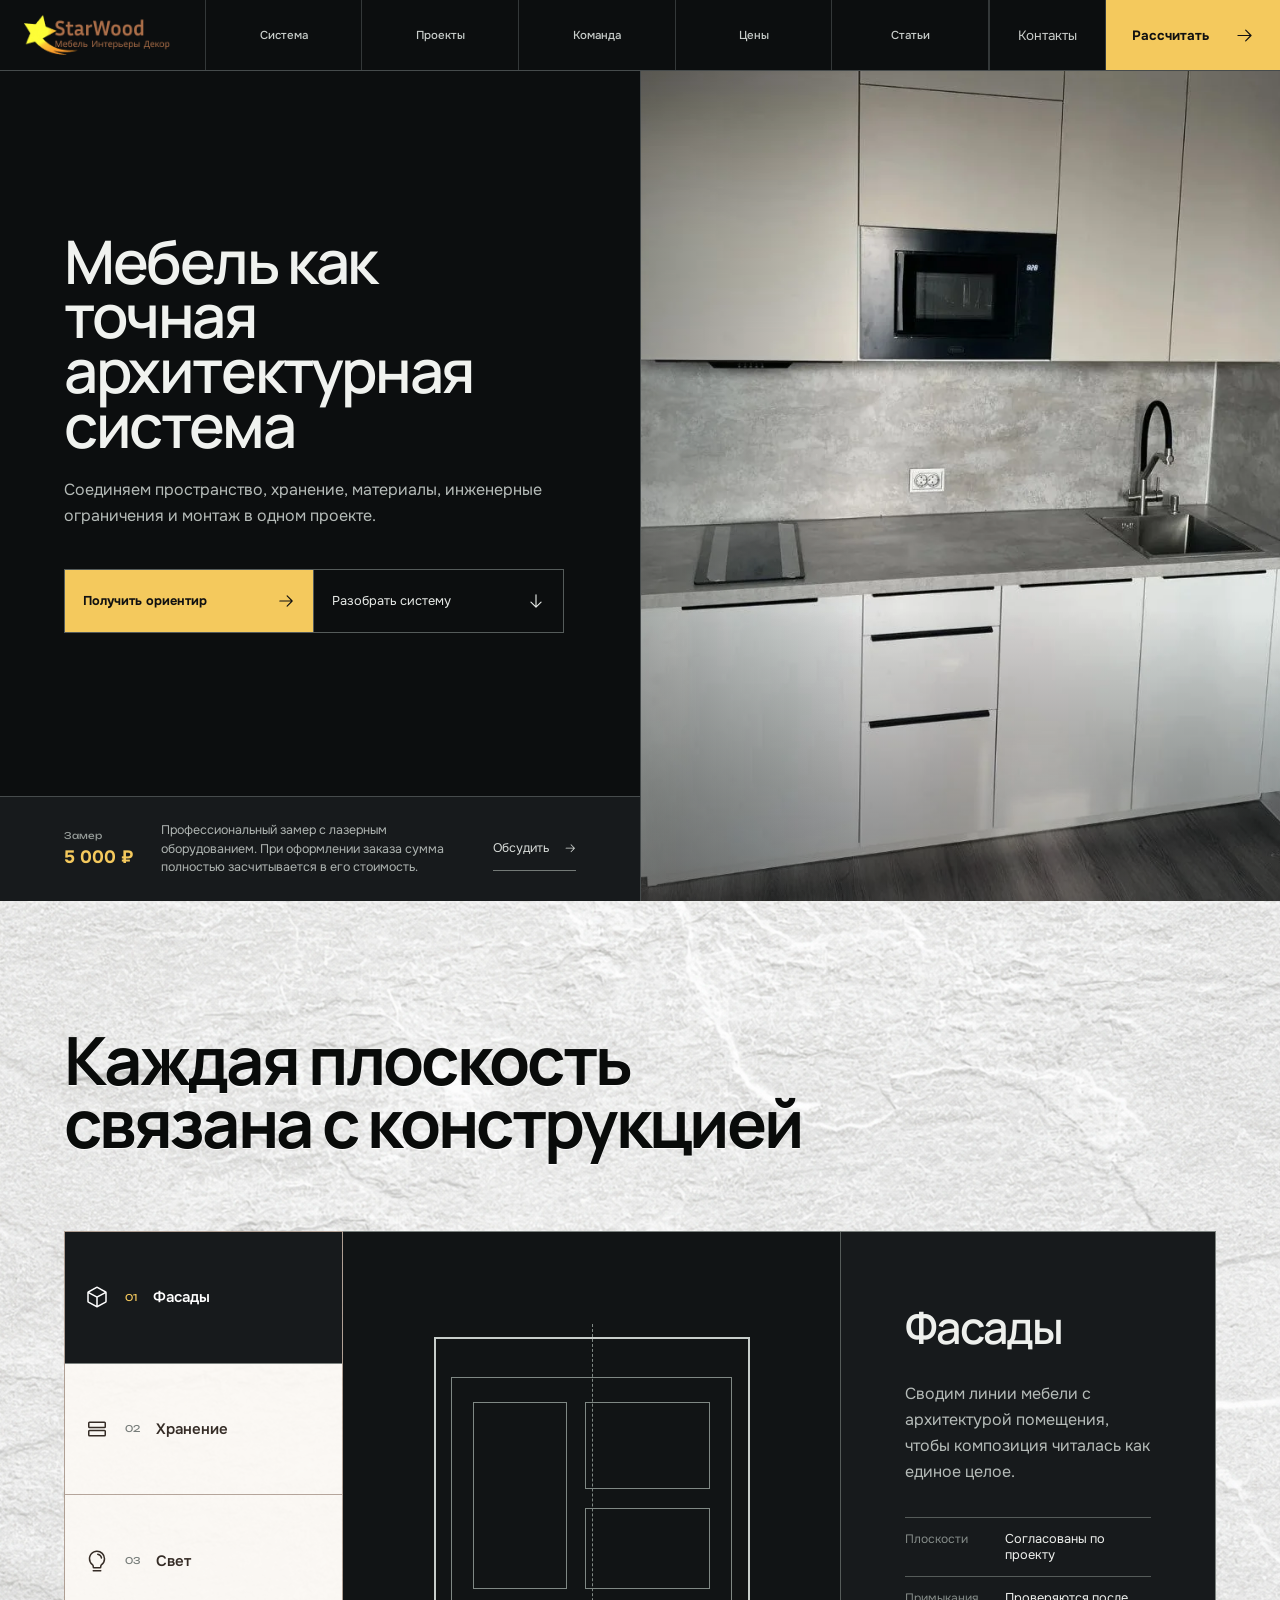
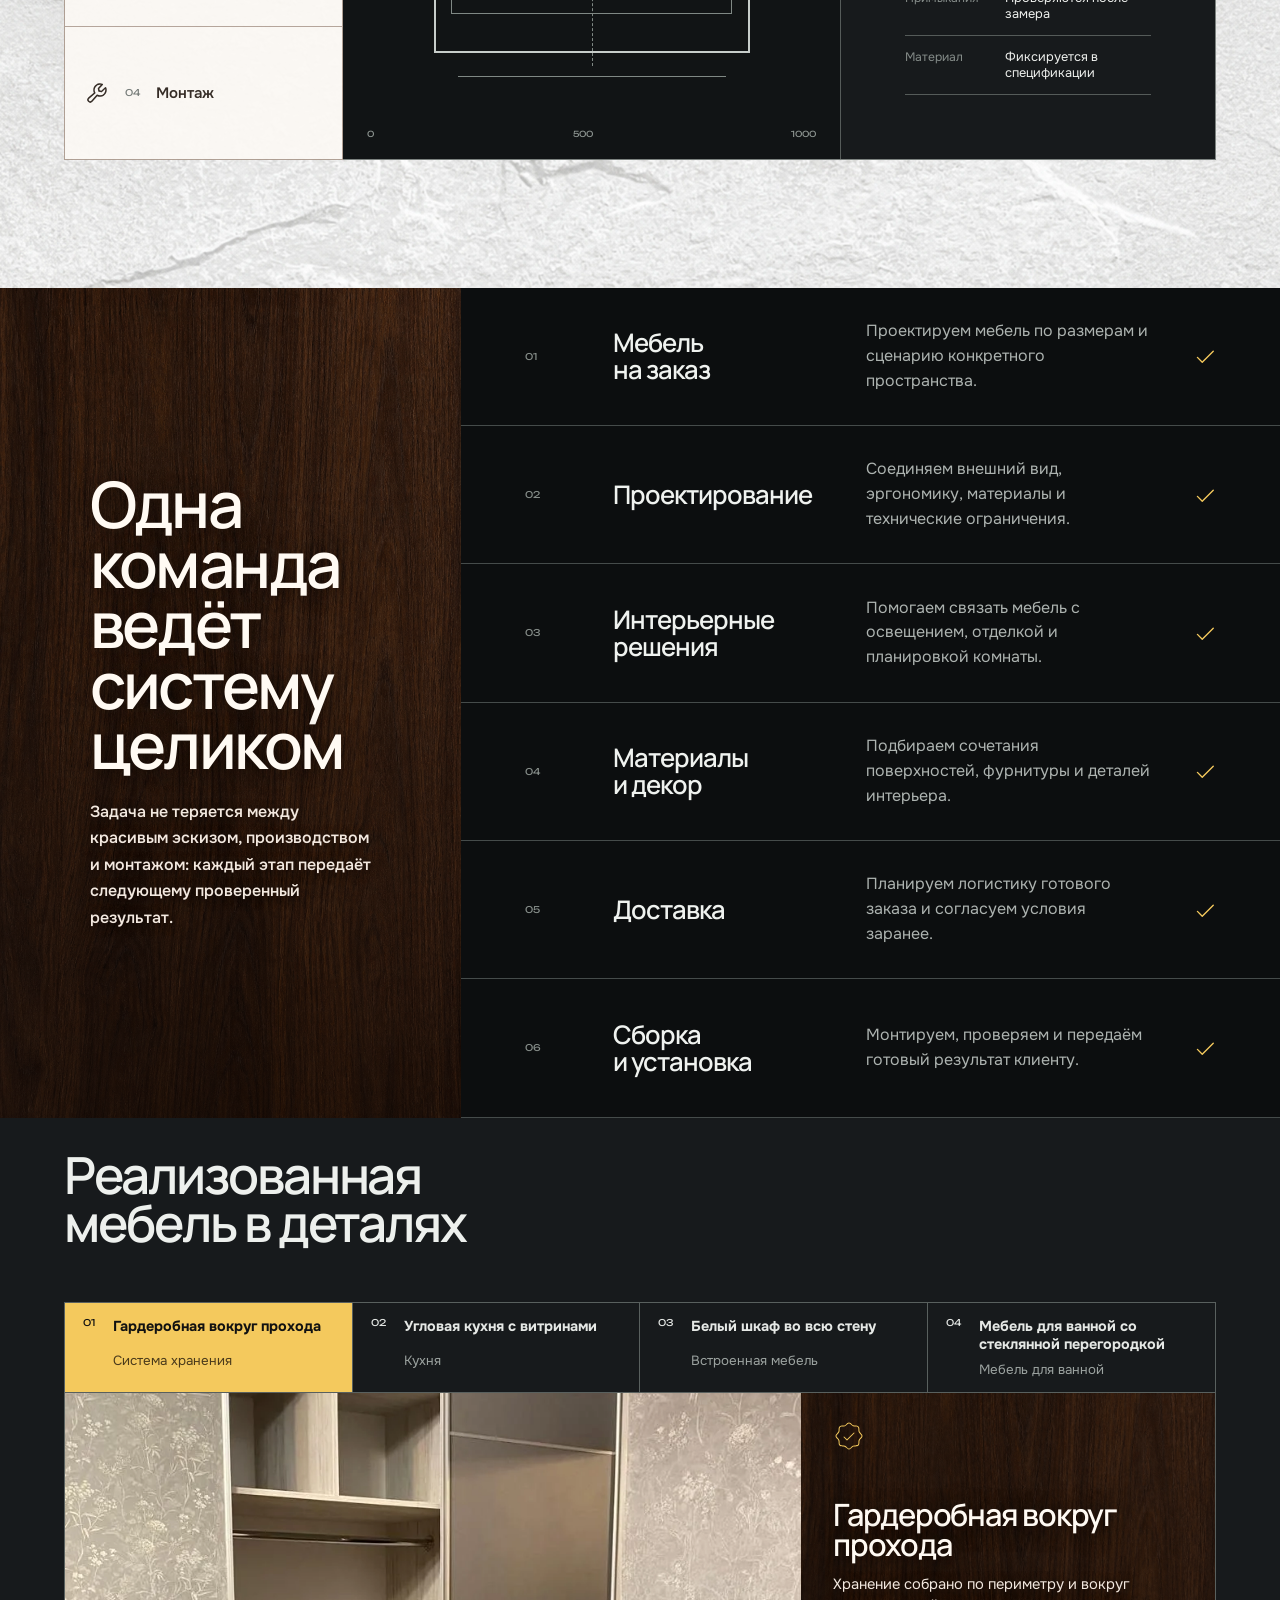
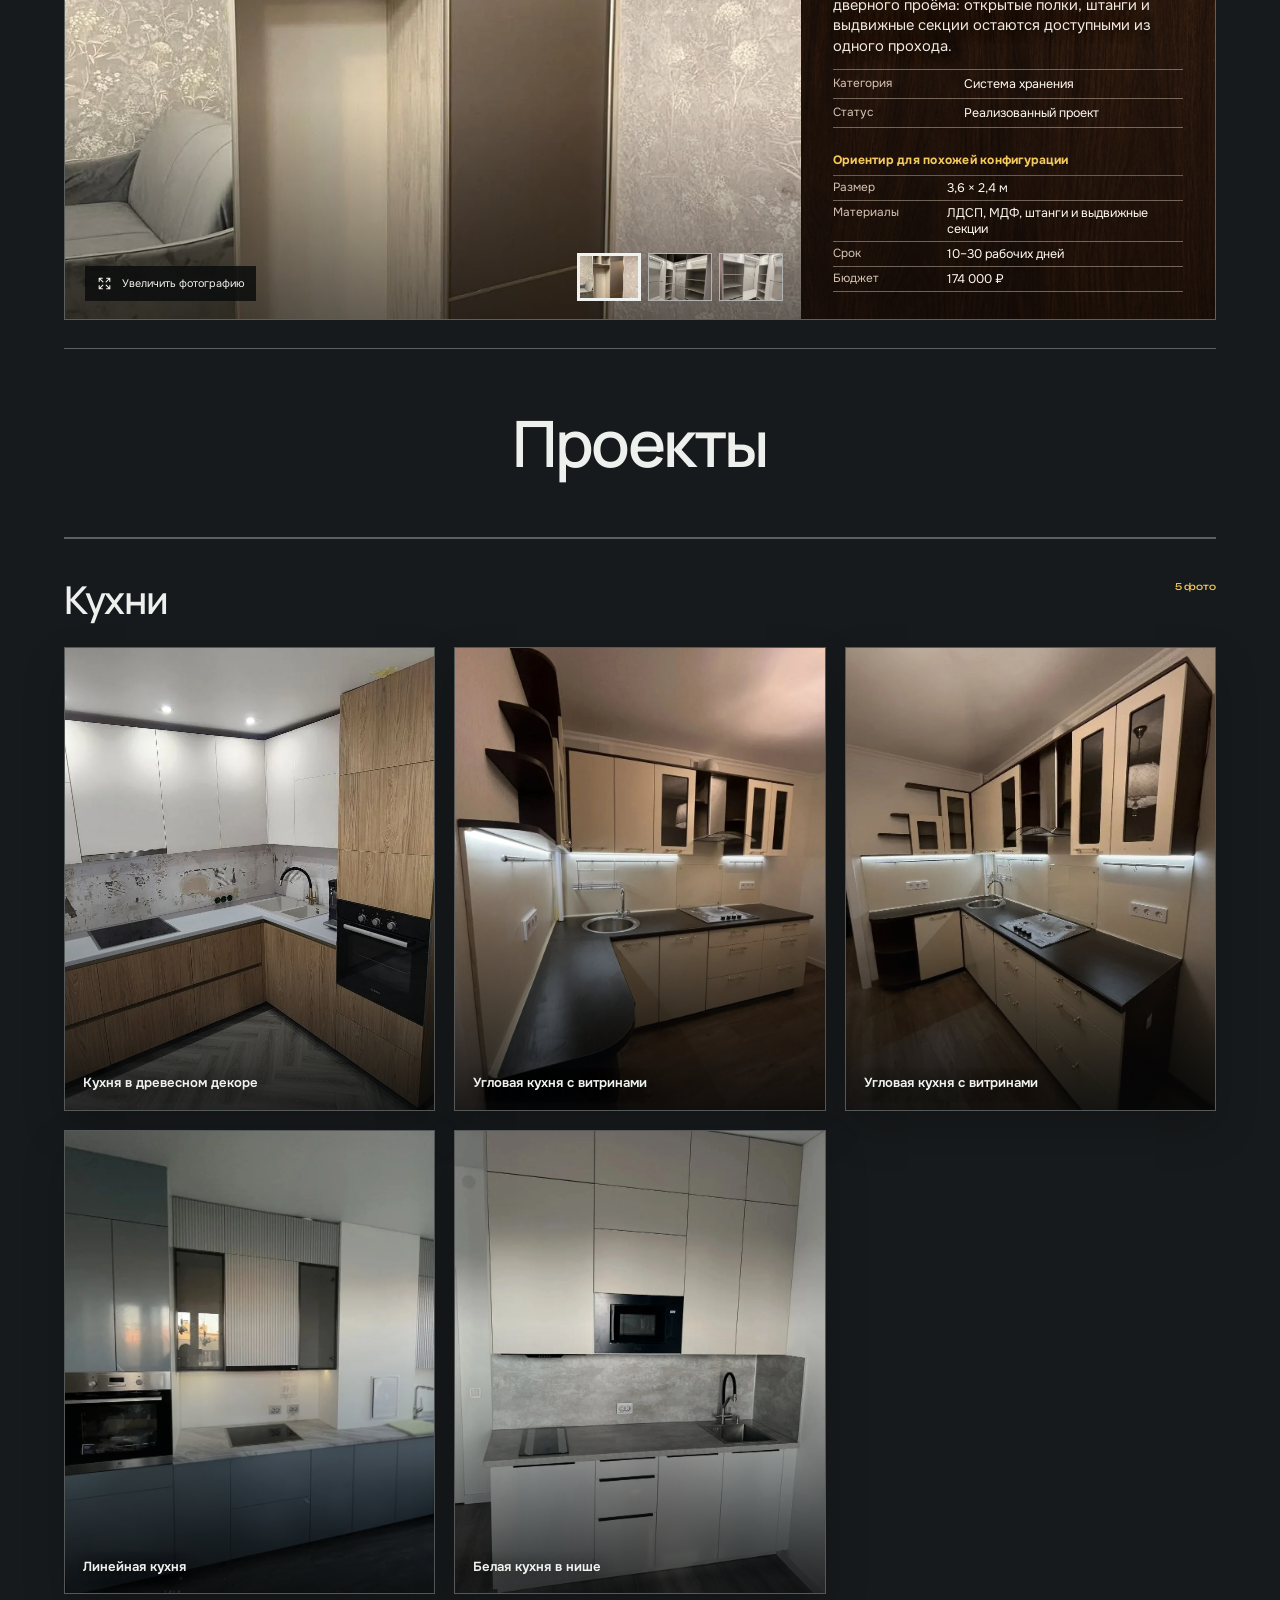
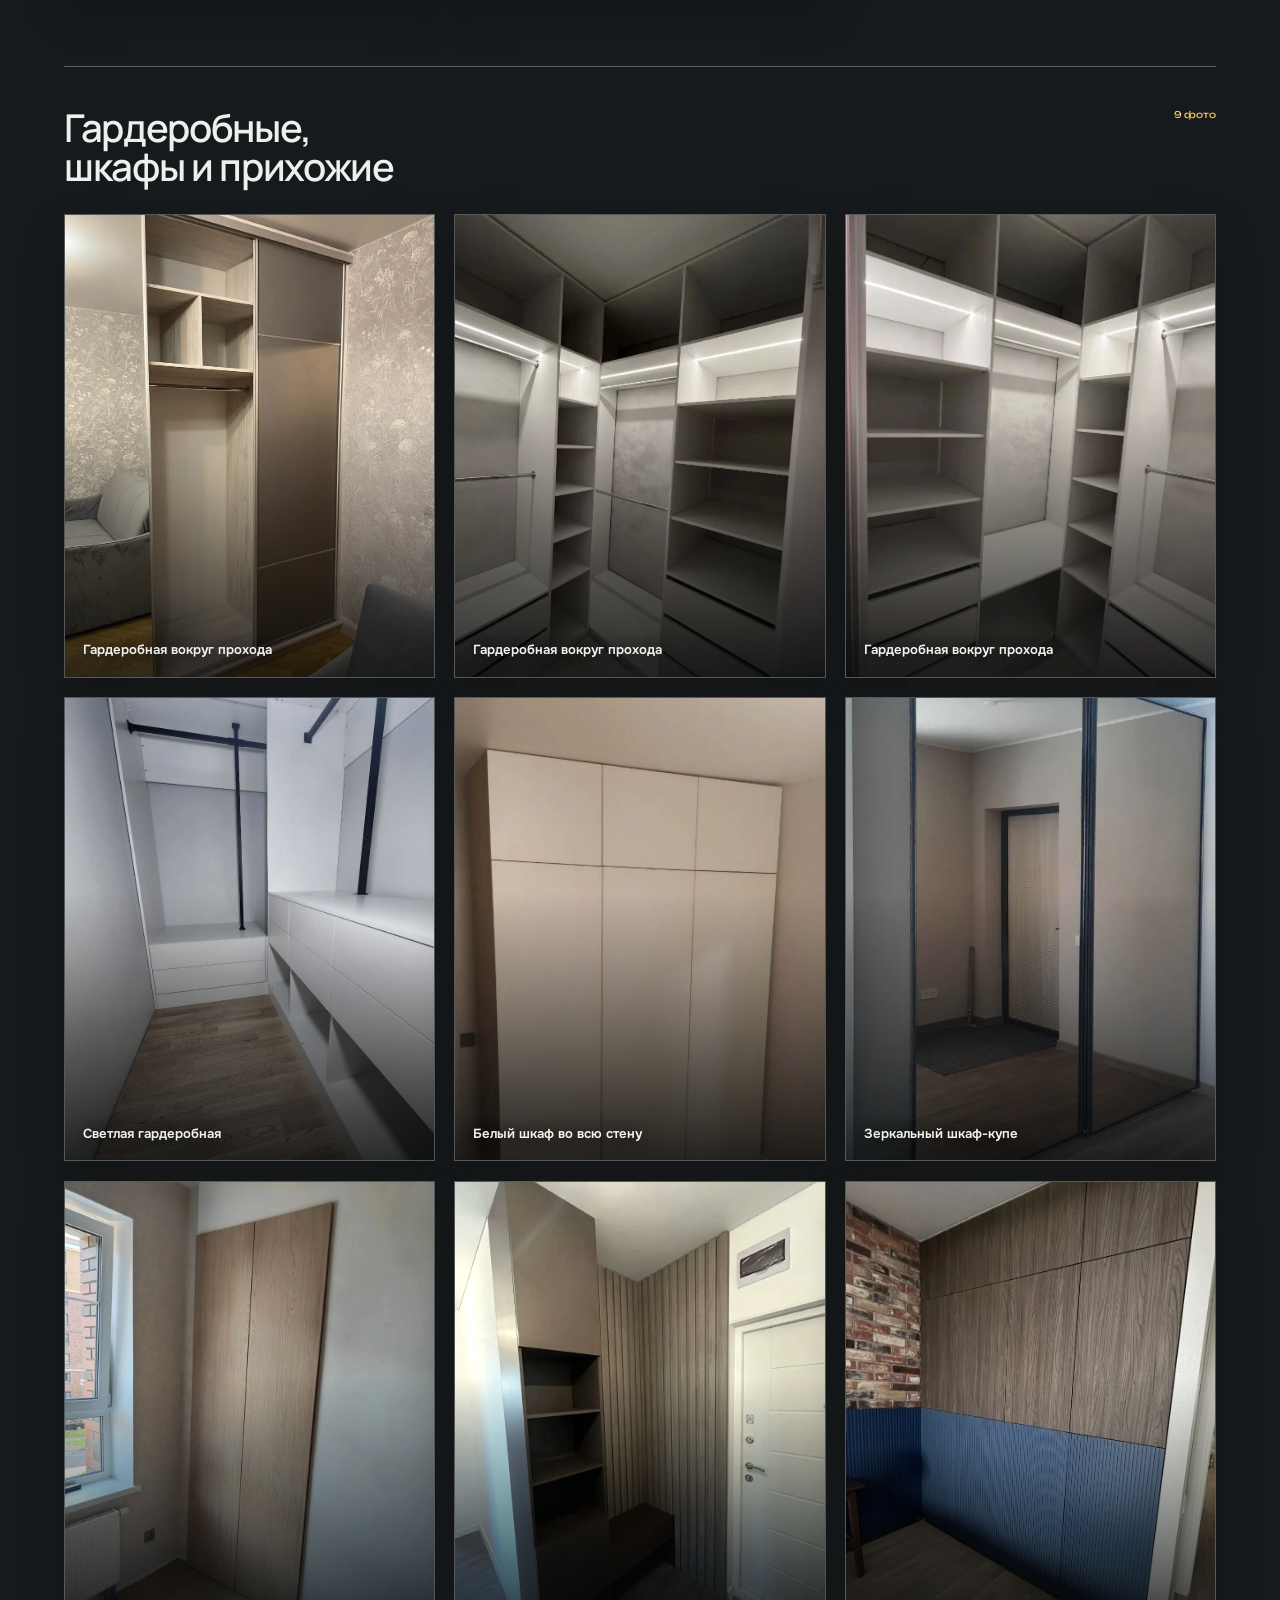
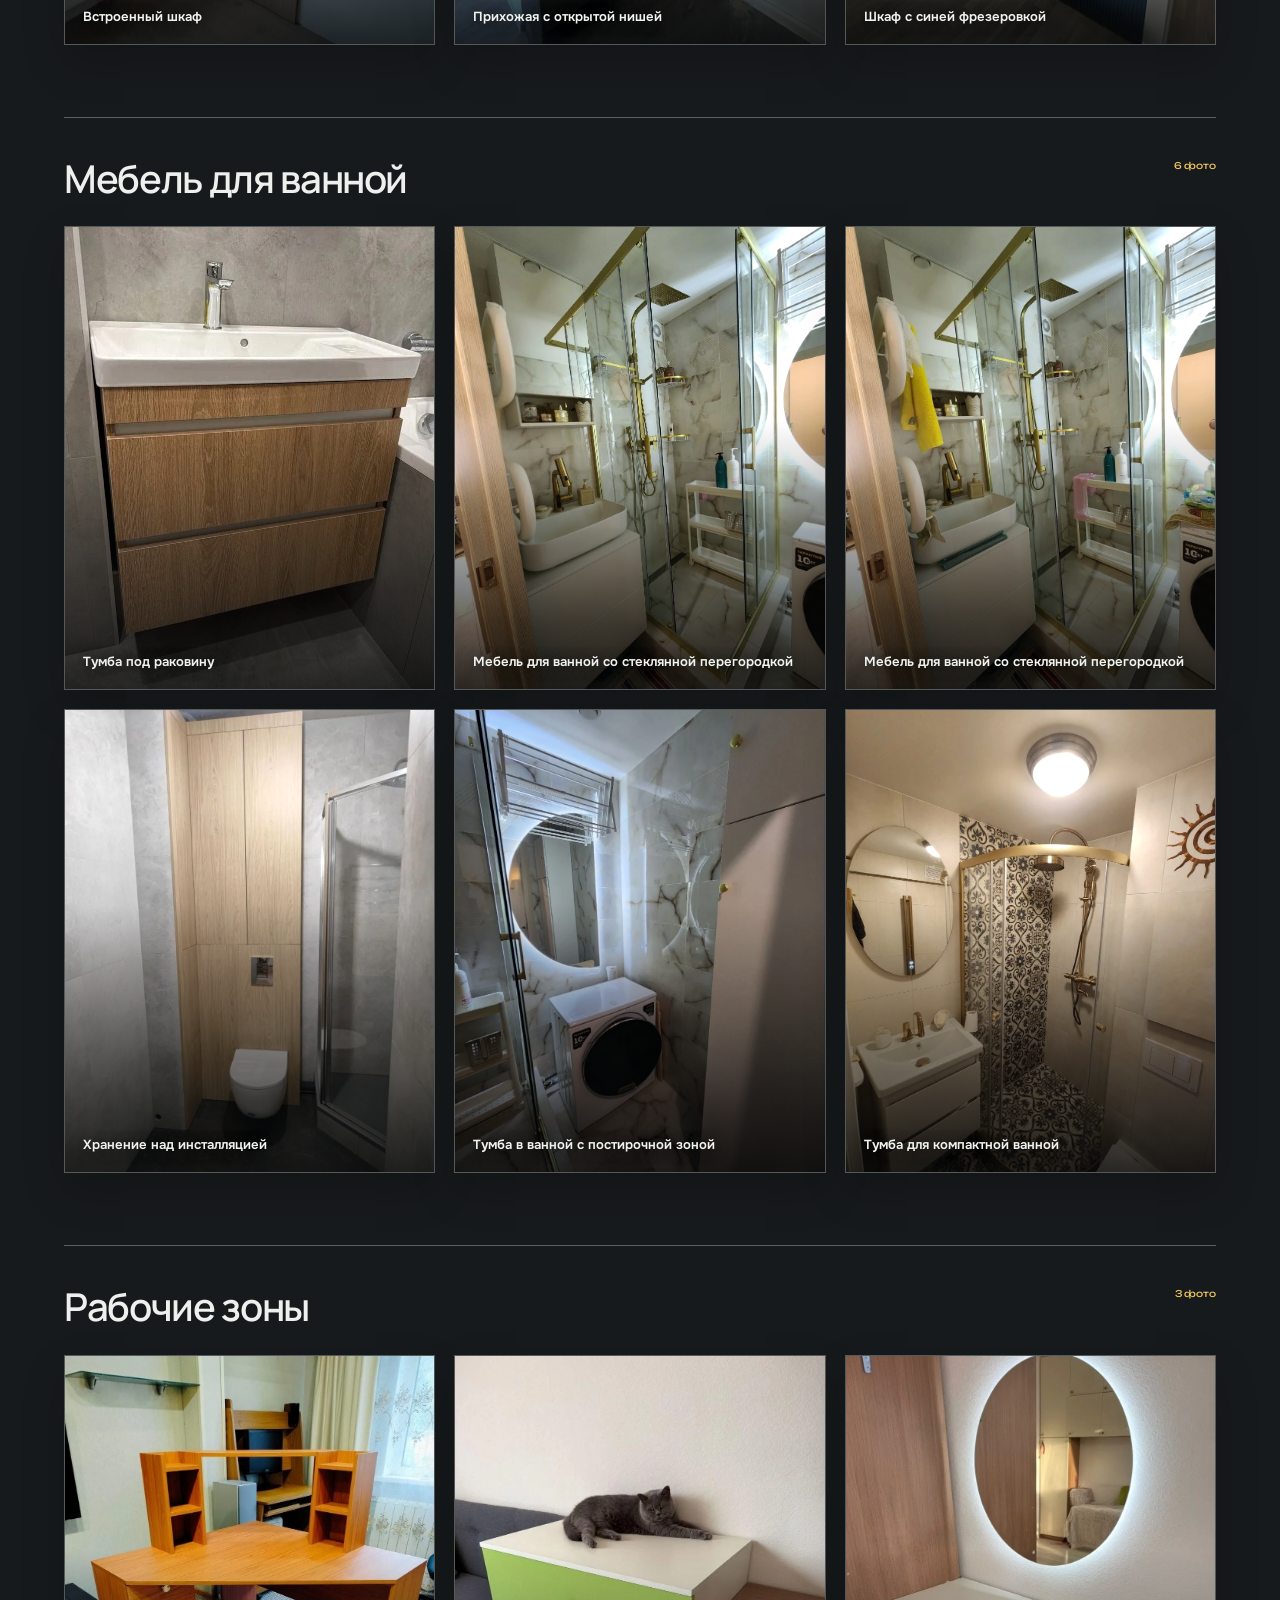
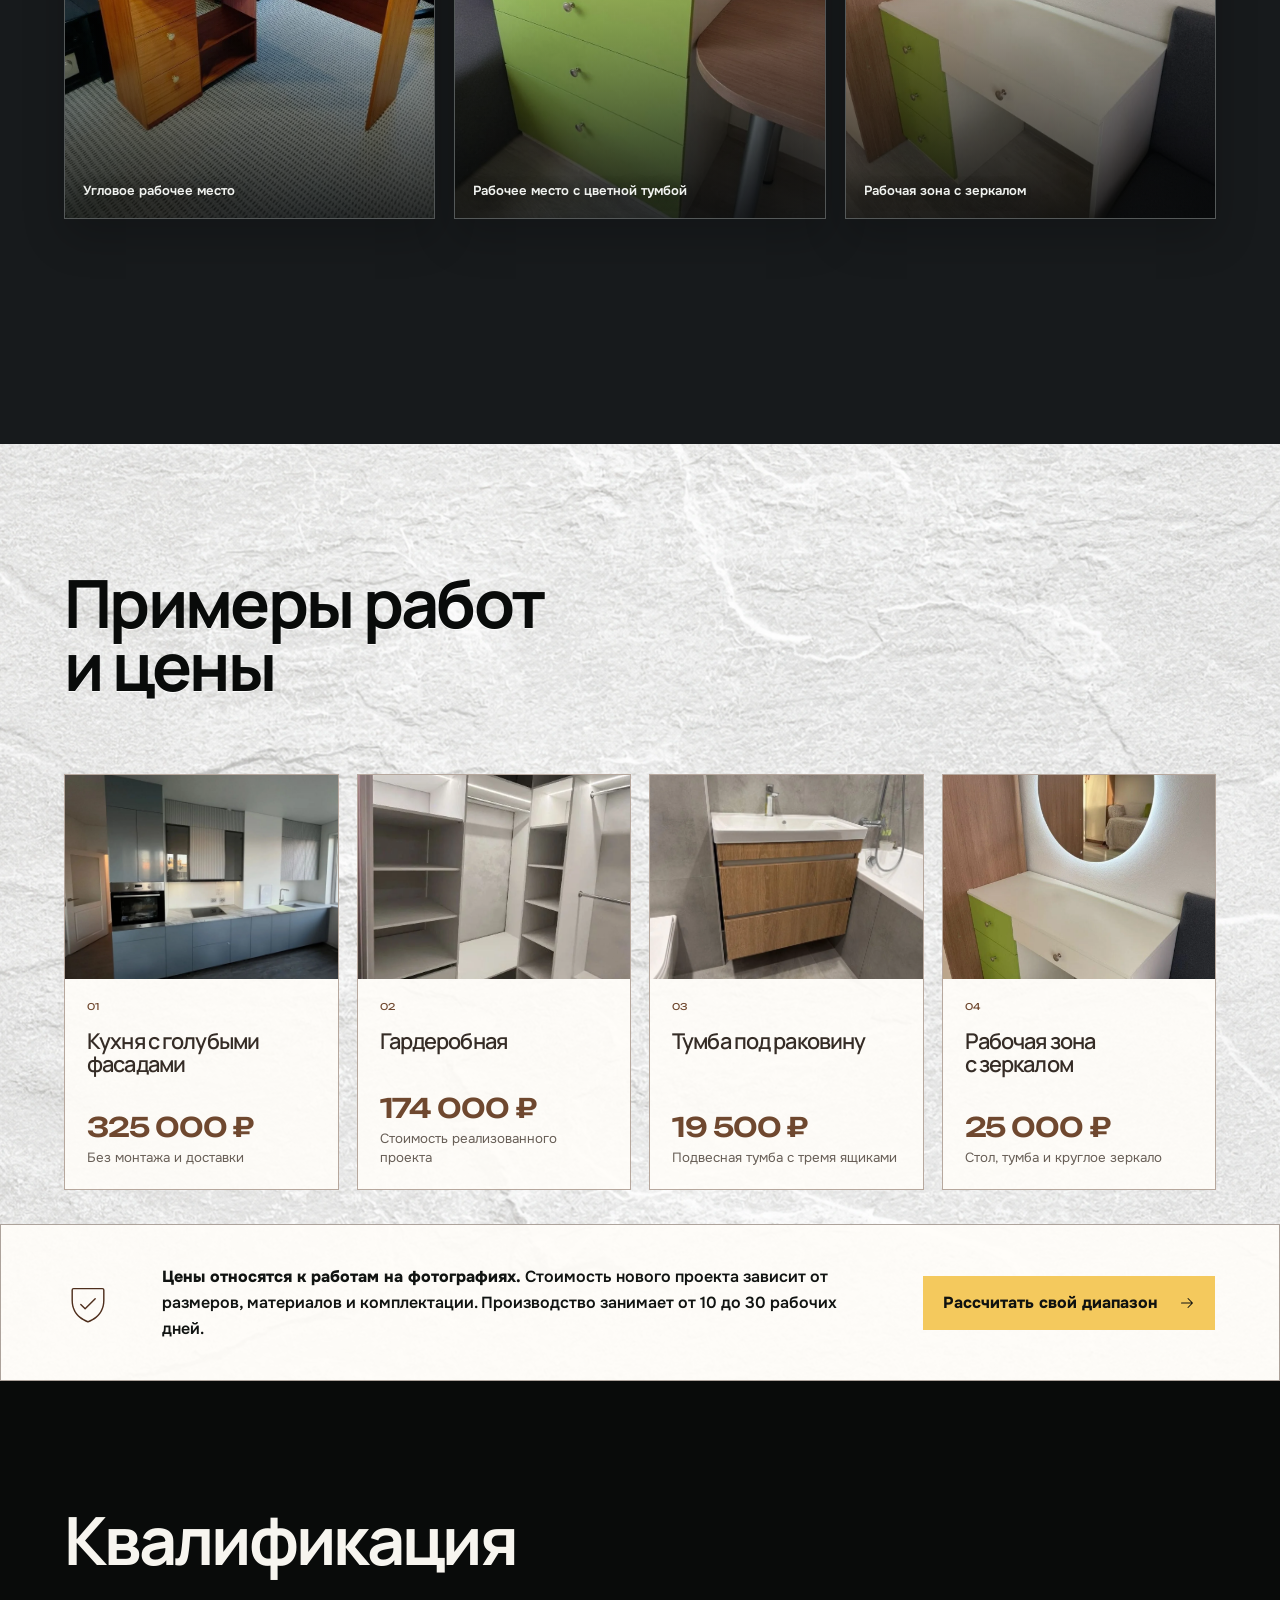
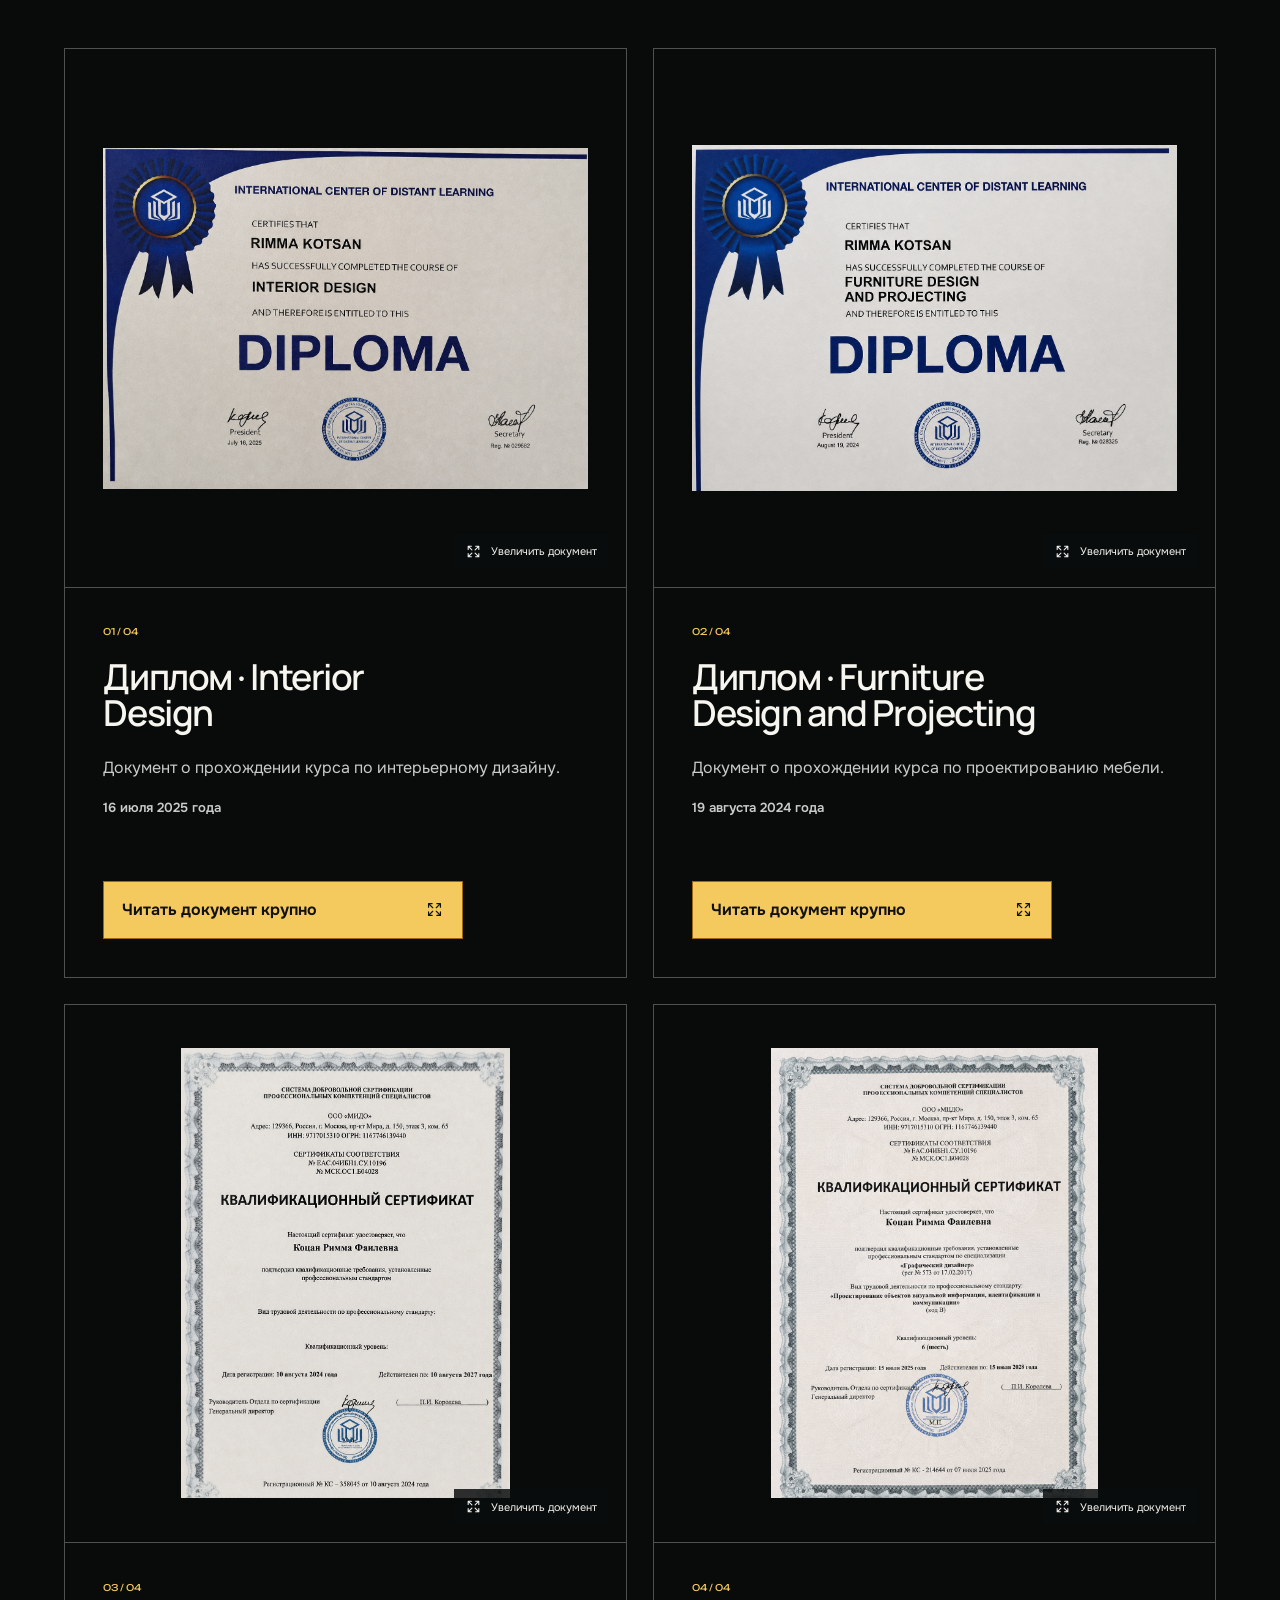
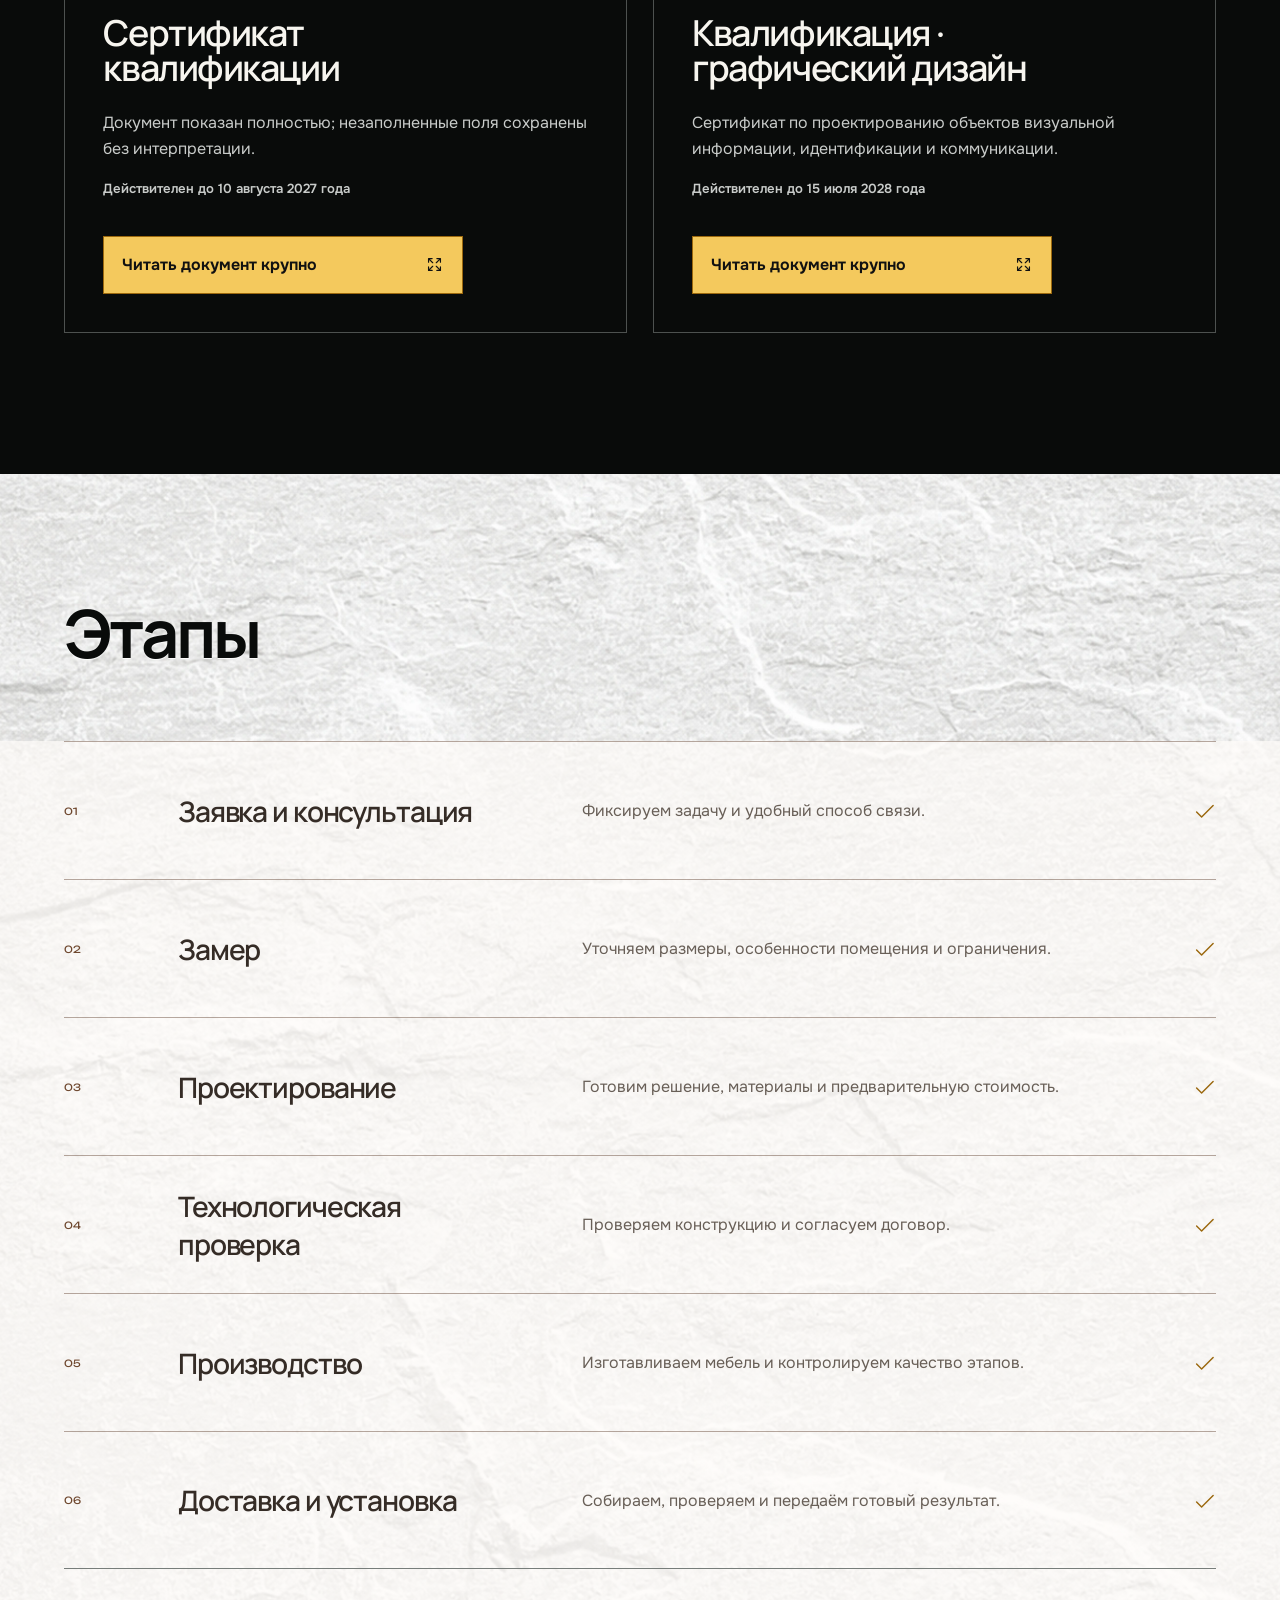
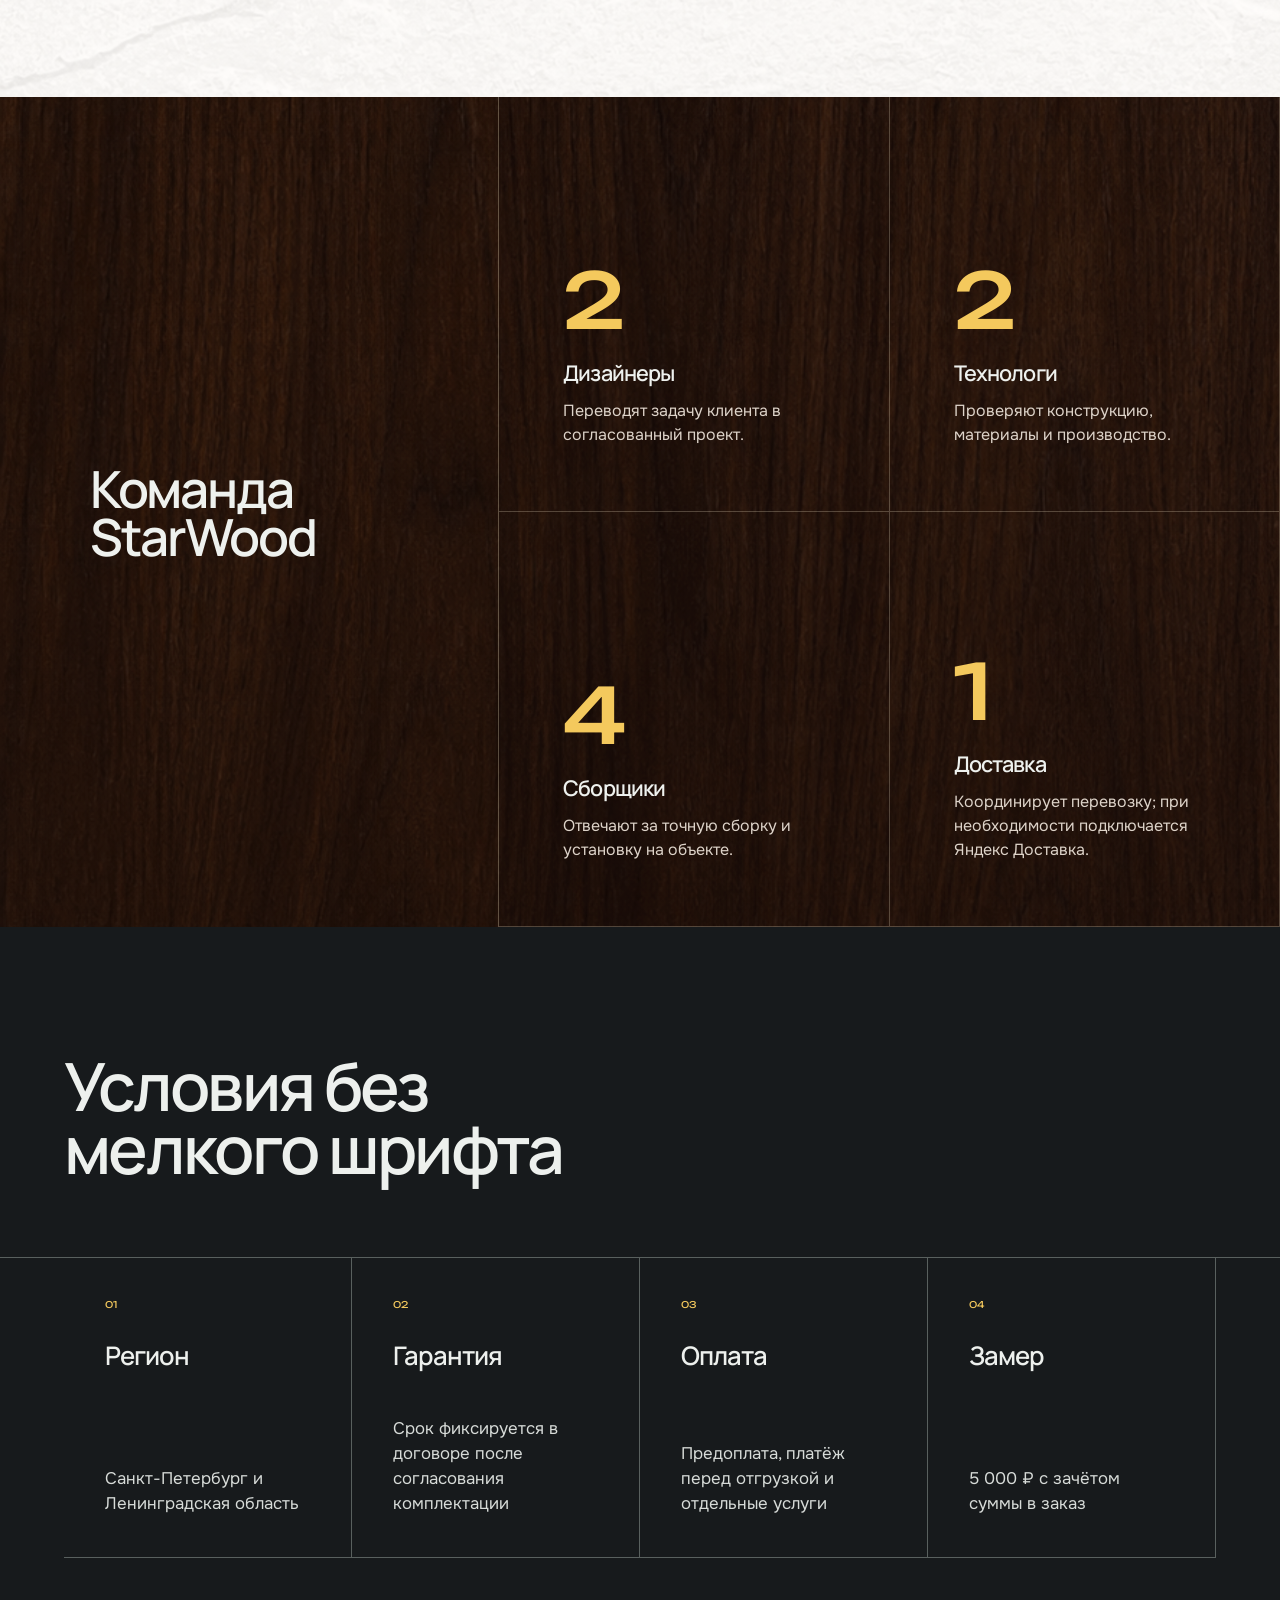
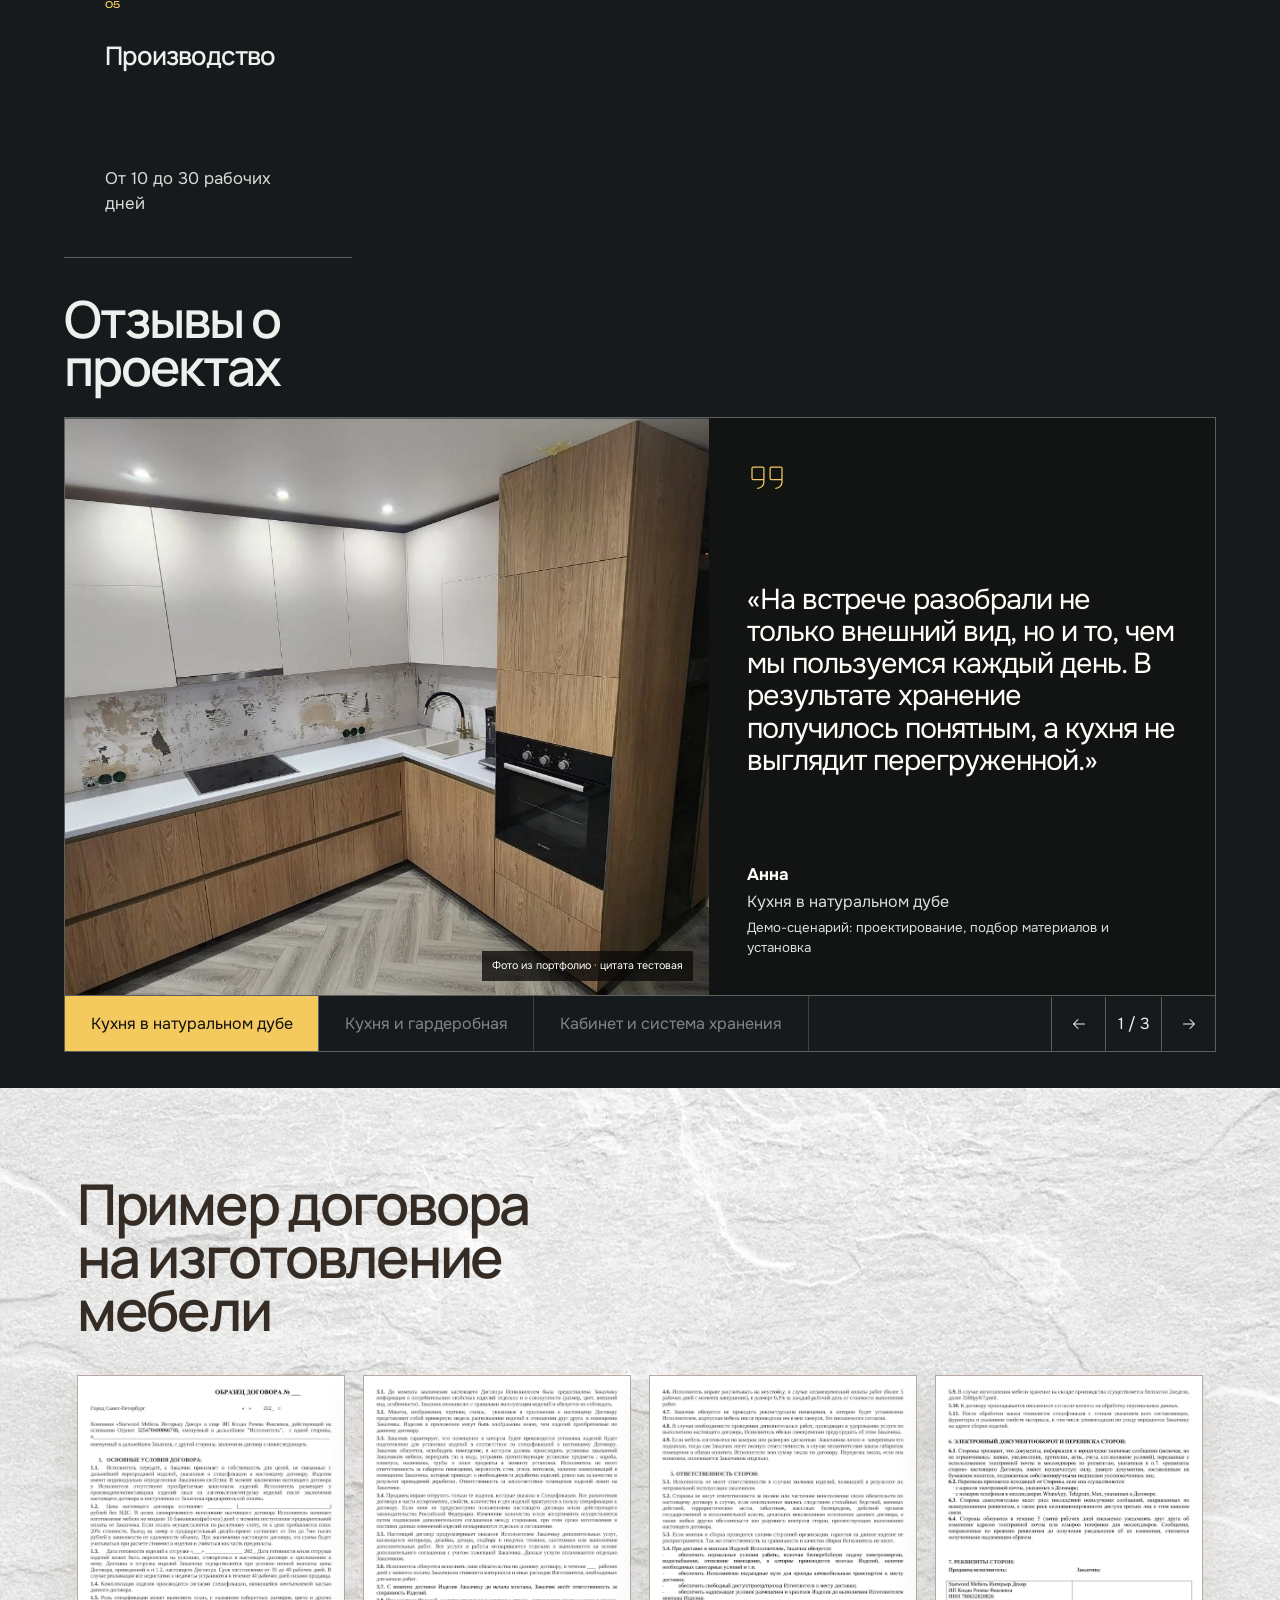
==== index.html @ a2c2ae88 "Publish compact projects and stable navigation" ====
<!doctype html>
<html lang="ru">
  <head>
    <meta charset="UTF-8" />
    <meta name="viewport" content="width=device-width, initial-scale=1.0" />
    <meta name="description" content="StarWood — мебель на заказ: проектирование, замер, производство, доставка и установка. Реальные работы и предварительный расчёт." />
    <meta name="theme-color" content="#0c0e0f" />
    <meta name="robots" content="index, follow, max-image-preview:large" />

    <link rel="canonical" href="https://eljeskos.github.io/" />
    <link rel="icon" href="/assets/brand/starwood-logo.png" />
    <link rel="preload" as="image" href="/assets/images/portfolio/white-compact-kitchen.webp" type="image/webp" fetchpriority="high" />

    <meta property="og:type" content="website" />
    <meta property="og:locale" content="ru_RU" />
    <meta property="og:site_name" content="StarWood" />
    <meta property="og:title" content="StarWood — мебель на заказ" />
    <meta property="og:description" content="Проектирование, замер, производство, доставка и установка мебели по индивидуальным размерам." />
    <meta property="og:url" content="https://eljeskos.github.io/" />
    <meta property="og:image" content="https://eljeskos.github.io/assets/social/starwood-og-v2.jpg" />
    <meta property="og:image:width" content="1200" />
    <meta property="og:image:height" content="630" />
    <meta property="og:image:alt" content="StarWood — мебель на заказ, реализованная серо-голубая кухня" />

    <meta name="twitter:card" content="summary_large_image" />
    <meta name="twitter:title" content="StarWood — мебель на заказ" />
    <meta name="twitter:description" content="Реальные работы, прозрачный процесс и предварительный расчёт мебели по индивидуальным размерам." />
    <meta name="twitter:image" content="https://eljeskos.github.io/assets/social/starwood-og-v2.jpg" />

    <script type="application/ld+json">
      {
        "@context": "https://schema.org",
        "@type": "Organization",
        "name": "StarWood",
        "description": "Мебель, интерьер и декор: проектирование, производство, доставка и установка мебели на заказ.",
        "url": "https://eljeskos.github.io/",
        "logo": "https://eljeskos.github.io/assets/brand/starwood-logo.png",
        "sameAs": [
          "https://t.me/Rimmakotsan",
          "https://vk.ru/club240383386"
        ]
      }
    </script>

    <title>StarWood — мебель на заказ</title>
    <script type="module">requestAnimationFrame(()=>import("/assets/index-GhefnP_q.js"))</script>
    <style data-build-critical>:root{color:#1b1714;background:#f4f1ec;font-family:Arial,sans-serif;font-synthesis:none;text-rendering:optimizeLegibility}*{box-sizing:border-box}html{scroll-behavior:smooth}body{margin:0;min-width:320px;min-height:100vh;-webkit-font-smoothing:antialiased}img{display:block;max-width:100%}a{color:inherit;text-decoration:none}.precision-site{--precision-black:#0c0e0f;--precision-graphite:#171a1c;--precision-steel:#303537;--precision-paper:#e8e6df;--precision-vellum:#f3f0e8;--precision-ink:#171918;--precision-amber:#f4c95d;--precision-heading-copy-gap:24px;min-width:320px;overflow:clip;color:var(--precision-ink);background:var(--precision-paper);font-family:Arial,sans-serif}.precision-site h1,.precision-site p,.precision-site figure{margin:0}.precision-site h1{font-family:Arial,sans-serif;font-weight:600;letter-spacing:-.04em}.precision-header{position:sticky;z-index:70;top:0;display:grid;grid-template-columns:210px minmax(130px,.55fr) minmax(300px,1fr) auto;min-height:70px;align-items:center;color:#edf0ed;background:var(--precision-black);border-bottom:1px solid #464b4c}.precision-header--home{grid-template-columns:210px minmax(300px,1fr) auto}.precision-header--home .precision-header__action{grid-column:3}.precision-header__contact{display:flex;height:100%;grid-column:2;align-items:center;justify-self:end;padding:0 28px;color:#c9cdca;border-left:1px solid #343839;font-size:.84rem}.precision-header__contact:is(:hover,:focus-visible,:active),.precision-site:has(.precision-contact:target) .precision-header__contact{color:#111;background:var(--precision-amber)}.precision-header__brand{display:flex;height:100%;align-items:center;padding:8px 24px;background:var(--precision-black)}.precision-header__brand img{width:146px;height:auto;filter:brightness(1.72) saturate(.95)}.precision-header__context{padding:0 24px;color:#aeb3b1;font-size:.72rem;line-height:1.35}.precision-header__context--articles{display:flex;height:100%;align-items:center;justify-content:space-between;gap:20px;color:var(--precision-ink);background:var(--precision-vellum);border-right:1px solid #d5d0c6}.precision-header__context--articles svg{width:17px;height:17px;color:var(--precision-amber)}.precision-header__nav{display:flex;justify-content:flex-end;gap:clamp(22px,3vw,52px);padding:0 28px}.precision-header__nav a{display:flex;min-width:44px;min-height:44px;align-items:center;justify-content:center;color:#c9cdca;font-size:.84rem}.precision-header__action{display:flex;height:100%;align-items:center;justify-content:space-between;gap:26px;padding:0 26px;color:#111;background:var(--precision-amber);border-left:1px solid #c9a13e;font-size:.84rem;font-weight:700}.precision-header__action svg{width:19px;height:19px}.precision-rail{position:fixed;z-index:60;top:70px;bottom:0;left:0;display:flex;width:62px;flex-direction:column;color:#c8cdca;background:var(--precision-black);border-right:1px solid #464b4c}.precision-rail a{display:flex;min-height:0;flex:1 1 0;flex-direction:column;align-items:center;justify-content:space-between;padding:14px 0;border-bottom:1px solid #343839}.precision-rail span{font-size:.56rem}.precision-rail strong{writing-mode:vertical-rl;transform:rotate(180deg);font-size:.68rem;font-weight:500}.precision-canvas{margin-left:62px}.precision-hero{position:relative;display:grid;min-height:calc(100svh - 70px);grid-template-columns:minmax(380px,1fr) minmax(0,1fr);grid-template-rows:1fr auto;color:#f0f2ef;background:var(--precision-black)}.precision-hero__media{position:relative;grid-column:2;grid-row:1/3;min-height:700px;overflow:hidden;background:#252929;border-left:1px solid #464b4c}.precision-hero__media:after{position:absolute;inset:0;background:linear-gradient(90deg,rgba(10,12,13,.3),transparent 34%),linear-gradient(180deg,transparent 65%,rgba(9,10,10,.44));content:"";pointer-events:none}.precision-hero__media>img{width:100%;height:100%;object-fit:cover;object-position:center bottom;transform:scale(1.26);transform-origin:center bottom}.precision-hero__copy{display:flex;min-height:560px;flex-direction:column;justify-content:flex-end;padding:clamp(58px,7vw,112px) clamp(34px,5vw,78px)}.precision-hero__copy h1{max-width:10ch;font-size:clamp(2.8rem,4.7vw,6.2rem);line-height:.91;text-wrap:balance}.precision-hero__copy>p{max-width:47ch;margin-top:var(--precision-heading-copy-gap);color:#b5bbb8;line-height:1.65}.precision-hero__actions{display:grid;max-width:500px;grid-template-columns:1fr 1fr;margin-top:40px;border:1px solid #555b5a}.precision-hero__actions a{display:flex;min-height:62px;align-items:center;justify-content:space-between;gap:18px;padding:0 18px;color:#e7eae7;font-size:.8rem}.precision-hero__actions a:first-child{color:#111;background:var(--precision-amber);border-right:1px solid #555b5a;font-weight:700}.precision-hero__actions svg{width:18px;height:18px}.precision-hero__status{display:grid;grid-template-columns:auto minmax(0,1fr) auto;align-items:center;gap:28px;padding:24px clamp(34px,5vw,78px);color:#d7dbd8;background:var(--precision-graphite);border-top:1px solid #464b4c}.precision-hero__status>div{display:grid;gap:5px}.precision-hero__status span{color:#969c99;font-size:.58rem}.precision-hero__status strong{color:var(--precision-amber);font-size:1.12rem}.precision-hero__status p{max-width:52ch;color:#aeb4b1;font-size:.78rem;line-height:1.5}.precision-hero__status>a{display:flex;min-height:44px;align-items:center;gap:15px;padding:10px 0;border-bottom:1px solid #747a77;font-size:.78rem}@media(max-width:1120px){.precision-header{grid-template-columns:190px minmax(120px,1fr) auto}.precision-header__nav{display:none}.precision-hero{grid-template-columns:minmax(330px,1fr) minmax(0,1fr)}}@media(max-width:780px){.precision-header{grid-template-columns:minmax(150px,1fr) auto;min-height:64px}.precision-header--home{grid-template-columns:minmax(132px,1fr) auto auto}.precision-header--home .precision-header__action{grid-column:3}.precision-header__contact{grid-column:2;padding:0 12px}.precision-header__brand{border-right:0}.precision-header__brand img{width:132px}.precision-header__context{display:none}.precision-header__action{padding:0 15px}.precision-header__action svg{display:none}.precision-rail{position:sticky;z-index:60;top:64px;bottom:auto;display:flex;width:100%;height:48px;flex-direction:row;overflow-x:auto;border-right:0;border-bottom:1px solid #464b4c}.precision-rail a{min-height:0;flex:0 0 82px;flex-direction:row;justify-content:center;gap:5px;padding:0 3px;border-right:1px solid #343839;border-bottom:0}.precision-rail span{display:none}.precision-rail strong{writing-mode:initial;transform:none;font-size:.62rem}.precision-canvas{margin-left:0}.precision-hero{min-height:auto;grid-template-columns:1fr;grid-template-rows:auto auto auto}.precision-hero__media{grid-column:1;grid-row:1;min-height:440px;border-left:0}.precision-hero__media>img{object-position:center 70%;transform:none}.precision-hero__copy{min-height:auto;grid-row:2;padding:48px 20px}.precision-hero__copy h1{max-width:11ch;font-size:clamp(2.7rem,12vw,4.8rem)}.precision-hero__copy>p{margin-top:24px}.precision-hero__actions{grid-template-columns:1fr;margin-top:30px}.precision-hero__actions a:first-child{border-right:0;border-bottom:1px solid #555b5a}.precision-hero__status{grid-row:3;grid-template-columns:1fr auto;gap:16px;padding:22px 20px}.precision-hero__status p{grid-column:1/-1;grid-row:2}}.precision-site .precision-header--home{grid-template-columns:clamp(160px,16vw,210px) minmax(0,1fr) auto auto}.precision-site .precision-header--home .precision-header__brand{grid-column:1;grid-row:1}.precision-site .precision-header--home .precision-rail{position:static;grid-column:2;grid-row:1;width:auto;height:70px;flex-direction:row;overflow-x:auto;border-right:0;border-bottom:0;border-left:1px solid #343839}.precision-site .precision-header--home .precision-rail a{min-width:88px;flex:1 1 0;flex-direction:row;align-items:center;justify-content:center;gap:10px;padding:0 10px;border-right:1px solid #343839;border-bottom:0}.precision-site .precision-header--home .precision-rail span{display:none}.precision-site .precision-header--home .precision-rail strong{writing-mode:initial;transform:none;font-size:.72rem}.precision-site .precision-header--home .precision-header__contact{grid-column:3;grid-row:1}.precision-site .precision-header--home .precision-header__action{grid-column:4;grid-row:1}.precision-site .precision-canvas{margin-left:0}@media(max-width:780px){.precision-site .precision-header--home{min-height:112px;grid-template-columns:minmax(132px,1fr) auto auto;grid-template-rows:64px 48px}.precision-site .precision-header--home .precision-rail{grid-column:1/-1;grid-row:2;width:100%;height:48px;flex-direction:row;border-top:1px solid #343839;border-left:0}.precision-site .precision-header--home .precision-rail a{min-width:96px;flex:0 0 96px;padding:0 6px}.precision-site .precision-header--home .precision-header__contact{grid-column:2}.precision-site .precision-header--home .precision-header__action{grid-column:3}}
</style>
    <link rel="preload" as="style" href="/assets/index-DNsmHLJ7.css" onload="this.onload=null;this.rel='stylesheet'">
    <noscript><link rel="stylesheet" href="/assets/index-DNsmHLJ7.css"></noscript>
  </head>
  <body>
    <div id="root" data-prerendered-shell><link rel="preload" as="image" href="/assets/brand/starwood-logo.png"/><link rel="preload" as="image" href="/assets/images/portfolio/white-compact-kitchen.webp" fetchPriority="high"/><main class="precision-site"><header class="precision-header precision-header--home"><a class="precision-header__brand" href="#top" aria-label="StarWood, к началу страницы"><img src="/assets/brand/starwood-logo.png" alt="StarWood — Мебель Интерьер Декор" width="167" height="45"/></a><nav class="precision-rail" aria-label="Разделы сайта"><a href="#system"><span>01</span><strong>Система</strong></a><a href="#projects"><span>02</span><strong>Проекты</strong></a><a href="#team"><span>03</span><strong>Команда</strong></a><a href="#prices"><span>04</span><strong>Цены</strong></a><a href="/articles/"><span>05</span><strong>Статьи</strong></a></nav><a class="precision-header__contact" href="#contact">Контакты</a><a class="precision-header__action" href="#estimate" data-track="header_estimate">Рассчитать <svg xmlns="http://www.w3.org/2000/svg" width="1em" height="1em" fill="currentColor" viewBox="0 0 256 256" aria-hidden="true"><path d="M221.66,133.66l-72,72a8,8,0,0,1-11.32-11.32L196.69,136H40a8,8,0,0,1,0-16H196.69L138.34,61.66a8,8,0,0,1,11.32-11.32l72,72A8,8,0,0,1,221.66,133.66Z"></path></svg></a></header><div class="precision-canvas"><section class="precision-hero" id="top" aria-labelledby="precision-title"><figure class="precision-hero__media"><img src="/assets/images/portfolio/white-compact-kitchen.webp" alt="Реализованная компактная белая кухня StarWood со встроенной техникой и серой рабочей зоной" width="960" height="1237" fetchPriority="high"/></figure><div class="precision-hero__copy"><h1 id="precision-title">Мебель как точная архитектурная система</h1><p>Соединяем пространство, хранение, материалы, инженерные ограничения и монтаж в одном проекте.</p><div class="precision-hero__actions"><a href="#estimate" data-track="hero_estimate">Получить ориентир <svg xmlns="http://www.w3.org/2000/svg" width="1em" height="1em" fill="currentColor" viewBox="0 0 256 256" aria-hidden="true"><path d="M221.66,133.66l-72,72a8,8,0,0,1-11.32-11.32L196.69,136H40a8,8,0,0,1,0-16H196.69L138.34,61.66a8,8,0,0,1,11.32-11.32l72,72A8,8,0,0,1,221.66,133.66Z"></path></svg></a><a href="#system">Разобрать систему <svg xmlns="http://www.w3.org/2000/svg" width="1em" height="1em" fill="currentColor" viewBox="0 0 256 256" aria-hidden="true"><path d="M205.66,149.66l-72,72a8,8,0,0,1-11.32,0l-72-72a8,8,0,0,1,11.32-11.32L120,196.69V40a8,8,0,0,1,16,0V196.69l58.34-58.35a8,8,0,0,1,11.32,11.32Z"></path></svg></a></div></div><div class="precision-hero__status" aria-label="Условия начала проекта"><div><span>Замер</span><strong>5 000 ₽</strong></div><p>Профессиональный замер с лазерным оборудованием. При оформлении заказа сумма полностью засчитывается в его стоимость.</p><a href="#contact">Обсудить <svg xmlns="http://www.w3.org/2000/svg" width="1em" height="1em" fill="currentColor" viewBox="0 0 256 256" aria-hidden="true"><path d="M221.66,133.66l-72,72a8,8,0,0,1-11.32-11.32L196.69,136H40a8,8,0,0,1,0-16H196.69L138.34,61.66a8,8,0,0,1,11.32-11.32l72,72A8,8,0,0,1,221.66,133.66Z"></path></svg></a></div></section></div></main></div>
  </body>
</html>
---- assets/index-DNsmHLJ7.css ----
@font-face{font-family:Manrope Variable;font-style:normal;font-display:swap;font-weight:200 800;src:url([data-uri]) format("woff2-variations");unicode-range:U+0460-052F,U+1C80-1C8A,U+20B4,U+2DE0-2DFF,U+A640-A69F,U+FE2E-FE2F}@font-face{font-family:Manrope Variable;font-style:normal;font-display:swap;font-weight:200 800;src:url(/assets/manrope-cyrillic-wght-normal-Dvxsihut.woff2) format("woff2-variations");unicode-range:U+0301,U+0400-045F,U+0490-0491,U+04B0-04B1,U+2116}@font-face{font-family:Manrope Variable;font-style:normal;font-display:swap;font-weight:200 800;src:url(/assets/manrope-greek-wght-normal-DL7QRZyv.woff2) format("woff2-variations");unicode-range:U+0370-0377,U+037A-037F,U+0384-038A,U+038C,U+038E-03A1,U+03A3-03FF}@font-face{font-family:Manrope Variable;font-style:normal;font-display:swap;font-weight:200 800;src:url(/assets/manrope-vietnamese-wght-normal-usUDDRr7.woff2) format("woff2-variations");unicode-range:U+0102-0103,U+0110-0111,U+0128-0129,U+0168-0169,U+01A0-01A1,U+01AF-01B0,U+0300-0301,U+0303-0304,U+0308-0309,U+0323,U+0329,U+1EA0-1EF9,U+20AB}@font-face{font-family:Manrope Variable;font-style:normal;font-display:swap;font-weight:200 800;src:url(/assets/manrope-latin-ext-wght-normal-Ch3YOpNY.woff2) format("woff2-variations");unicode-range:U+0100-02BA,U+02BD-02C5,U+02C7-02CC,U+02CE-02D7,U+02DD-02FF,U+0304,U+0308,U+0329,U+1D00-1DBF,U+1E00-1E9F,U+1EF2-1EFF,U+2020,U+20A0-20AB,U+20AD-20C0,U+2113,U+2C60-2C7F,U+A720-A7FF}@font-face{font-family:Manrope Variable;font-style:normal;font-display:swap;font-weight:200 800;src:url(/assets/manrope-latin-wght-normal-DHIcAJRg.woff2) format("woff2-variations");unicode-range:U+0000-00FF,U+0131,U+0152-0153,U+02BB-02BC,U+02C6,U+02DA,U+02DC,U+0304,U+0308,U+0329,U+2000-206F,U+20AC,U+2122,U+2191,U+2193,U+2212,U+2215,U+FEFF,U+FFFD}@font-face{font-family:Onest Variable;font-style:normal;font-display:swap;font-weight:100 900;src:url([data-uri]) format("woff2-variations");unicode-range:U+0460-052F,U+1C80-1C8A,U+20B4,U+2DE0-2DFF,U+A640-A69F,U+FE2E-FE2F}@font-face{font-family:Onest Variable;font-style:normal;font-display:swap;font-weight:100 900;src:url(/assets/onest-cyrillic-wght-normal-DXI_y_WF.woff2) format("woff2-variations");unicode-range:U+0301,U+0400-045F,U+0490-0491,U+04B0-04B1,U+2116}@font-face{font-family:Onest Variable;font-style:normal;font-display:swap;font-weight:100 900;src:url(/assets/onest-latin-ext-wght-normal-CnNj8hVb.woff2) format("woff2-variations");unicode-range:U+0100-02BA,U+02BD-02C5,U+02C7-02CC,U+02CE-02D7,U+02DD-02FF,U+0304,U+0308,U+0329,U+1D00-1DBF,U+1E00-1E9F,U+1EF2-1EFF,U+2020,U+20A0-20AB,U+20AD-20C0,U+2113,U+2C60-2C7F,U+A720-A7FF}@font-face{font-family:Onest Variable;font-style:normal;font-display:swap;font-weight:100 900;src:url(/assets/onest-latin-wght-normal-CUIqqgP9.woff2) format("woff2-variations");unicode-range:U+0000-00FF,U+0131,U+0152-0153,U+02BB-02BC,U+02C6,U+02DA,U+02DC,U+0304,U+0308,U+0329,U+2000-206F,U+20AC,U+2122,U+2191,U+2193,U+2212,U+2215,U+FEFF,U+FFFD}@font-face{font-family:Unbounded Variable;font-style:normal;font-display:swap;font-weight:200 900;src:url([data-uri]) format("woff2-variations");unicode-range:U+0460-052F,U+1C80-1C8A,U+20B4,U+2DE0-2DFF,U+A640-A69F,U+FE2E-FE2F}@font-face{font-family:Unbounded Variable;font-style:normal;font-display:swap;font-weight:200 900;src:url(/assets/unbounded-cyrillic-wght-normal-C627f1f8.woff2) format("woff2-variations");unicode-range:U+0301,U+0400-045F,U+0490-0491,U+04B0-04B1,U+2116}@font-face{font-family:Unbounded Variable;font-style:normal;font-display:swap;font-weight:200 900;src:url(/assets/unbounded-vietnamese-wght-normal-rat7GD3o.woff2) format("woff2-variations");unicode-range:U+0102-0103,U+0110-0111,U+0128-0129,U+0168-0169,U+01A0-01A1,U+01AF-01B0,U+0300-0301,U+0303-0304,U+0308-0309,U+0323,U+0329,U+1EA0-1EF9,U+20AB}@font-face{font-family:Unbounded Variable;font-style:normal;font-display:swap;font-weight:200 900;src:url(/assets/unbounded-latin-ext-wght-normal-D6H-S6MW.woff2) format("woff2-variations");unicode-range:U+0100-02BA,U+02BD-02C5,U+02C7-02CC,U+02CE-02D7,U+02DD-02FF,U+0304,U+0308,U+0329,U+1D00-1DBF,U+1E00-1E9F,U+1EF2-1EFF,U+2020,U+20A0-20AB,U+20AD-20C0,U+2113,U+2C60-2C7F,U+A720-A7FF}@font-face{font-family:Unbounded Variable;font-style:normal;font-display:swap;font-weight:200 900;src:url(/assets/unbounded-latin-wght-normal-D5afBTBx.woff2) format("woff2-variations");unicode-range:U+0000-00FF,U+0131,U+0152-0153,U+02BB-02BC,U+02C6,U+02DA,U+02DC,U+0304,U+0308,U+0329,U+2000-206F,U+20AC,U+2122,U+2191,U+2193,U+2212,U+2215,U+FEFF,U+FFFD}.precision-site{--precision-black: #0c0e0f;--precision-graphite: #171a1c;--precision-steel: #303537;--precision-aluminum: #aeb4b2;--precision-paper: #e8e6df;--precision-vellum: #f3f0e8;--precision-ink: #171918;--precision-muted: #747a78;--precision-amber: #f4c95d;--material-stone: #f4f1eb;--material-stone-ink: #352c26;--material-stone-muted: #685f57;--material-wood: #6f482f;--material-wood-deep: #3d281c;--material-line: rgba(91, 61, 41, .44);--precision-heading-copy-gap: 24px;min-width:320px;overflow:clip;color:var(--precision-ink);background:var(--precision-paper);font-family:Onest Variable,sans-serif}.precision-site section[id]{scroll-margin-top:82px}.precision-site h1,.precision-site h2,.precision-site h3,.precision-site p,.precision-site figure,.precision-site dl,.precision-site dd,.precision-site ol{margin:0}.precision-site h1,.precision-site h2,.precision-site h3{font-family:Manrope Variable,sans-serif;font-weight:580;letter-spacing:-.04em}.precision-site a{text-decoration:none}.precision-site button{color:inherit}.precision-site svg{flex:0 0 auto}.precision-header{position:sticky;z-index:70;top:0;display:grid;grid-template-columns:210px minmax(130px,.55fr) minmax(300px,1fr) auto;min-height:70px;align-items:center;color:#edf0ed;background:var(--precision-black);border-bottom:1px solid #464b4c}.precision-header--home{grid-template-columns:210px minmax(300px,1fr) auto}.precision-header--home .precision-header__action{grid-column:3}.precision-header__contact{display:flex;height:100%;grid-column:2;align-items:center;justify-self:end;padding:0 28px;color:#c9cdca;border-left:1px solid #343839;font-size:.84rem;transition:color .18s ease,background-color .18s ease}.precision-header__contact:is(:hover,:focus-visible,:active),.precision-site:has(.precision-contact:target) .precision-header__contact{color:#111;background:var(--precision-amber)}.precision-header__brand{display:flex;height:100%;align-items:center;padding:8px 24px;background:var(--precision-black)}.precision-header__brand img{width:146px;height:auto;filter:brightness(1.72) saturate(.95)}.precision-header__context{padding:0 24px;color:#aeb3b1;font-family:Unbounded Variable,sans-serif;font-size:.72rem;line-height:1.35}.precision-header__context--articles{display:flex;height:100%;align-items:center;justify-content:space-between;gap:20px;color:var(--precision-ink);background:var(--precision-vellum);border-right:1px solid #d5d0c6;transition:color .18s ease,background-color .18s ease}.precision-header__context--articles svg{width:17px;height:17px;color:var(--precision-amber);transition:transform .23s cubic-bezier(.16,1,.3,1)}.precision-header__context--articles:hover{color:var(--precision-ink);background:#ebe6dc}.precision-header__context--articles:hover svg{color:var(--precision-ink);transform:translate(4px)}.precision-header__nav{display:flex;justify-content:flex-end;gap:clamp(22px,3vw,52px);padding:0 28px}.precision-header__nav a{display:flex;min-width:44px;min-height:44px;align-items:center;justify-content:center;color:#c9cdca;font-size:.84rem;transition:color .18s ease}.precision-header__nav a:hover{color:#fff}.precision-header__action{display:flex;height:100%;align-items:center;justify-content:space-between;gap:26px;padding:0 26px;color:#111;background:var(--precision-amber);border-left:1px solid #343839;font-size:.84rem;font-weight:680}.precision-header__action svg{width:19px;height:19px;transition:transform .23s cubic-bezier(.16,1,.3,1)}.precision-header__action:hover svg{transform:translate(5px)}.precision-rail{position:fixed;z-index:60;top:70px;bottom:0;left:0;display:flex;width:62px;flex-direction:column;color:#c8cdca;background:var(--precision-black);border-right:1px solid #464b4c}.precision-rail a{display:flex;min-height:0;flex:1 1 0;flex-direction:column;align-items:center;justify-content:space-between;padding:14px 0;border-bottom:1px solid #343839;transition:color .18s ease,background-color .18s ease}.precision-rail a:hover{color:var(--precision-black);background:var(--precision-amber)}.precision-rail span{font-family:Unbounded Variable,sans-serif;font-size:.56rem}.precision-rail strong{writing-mode:vertical-rl;transform:rotate(180deg);font-size:.68rem;font-weight:500}.precision-canvas{margin-left:62px}.precision-hero{position:relative;display:grid;height:calc(100svh - 70px);min-height:820px;grid-template-columns:minmax(380px,1fr) minmax(0,1fr);grid-template-rows:1fr auto;color:#f0f2ef;background:var(--precision-black)}.precision-hero__media{position:relative;grid-column:2;grid-row:1 / 3;min-height:0;overflow:hidden;background:#252929;border-left:1px solid #464b4c}.precision-hero__media:after{position:absolute;top:0;right:0;bottom:0;left:0;background:linear-gradient(90deg,rgba(10,12,13,.3),transparent 34%),linear-gradient(180deg,transparent 65%,rgba(9,10,10,.44));content:"";pointer-events:none}.precision-hero__media>img{width:100%;height:100%;object-fit:cover;object-position:center bottom;transform:scale(1.26);transform-origin:center bottom}.precision-hero__copy{display:flex;min-height:0;flex-direction:column;justify-content:center;padding:clamp(58px,7vw,112px) clamp(34px,5vw,78px)}.precision-hero__copy h1{max-width:10ch;font-size:clamp(2.8rem,4.7vw,6.2rem);line-height:.91;text-wrap:balance}.precision-hero__copy>p{max-width:47ch;margin-top:var(--precision-heading-copy-gap);color:#b5bbb8;line-height:1.65}.precision-hero__actions{display:grid;max-width:500px;grid-template-columns:1fr 1fr;margin-top:40px;border:1px solid #555b5a}.precision-hero__actions a{display:flex;min-height:62px;align-items:center;justify-content:space-between;gap:18px;padding:0 18px;color:#e7eae7;font-size:.8rem}.precision-hero__actions a:first-child{color:#111;background:var(--precision-amber);border-right:1px solid #555b5a;font-weight:680}.precision-hero__actions svg{width:18px;height:18px}.precision-hero__status{display:grid;grid-template-columns:auto minmax(0,1fr) auto;align-items:center;gap:28px;padding:24px clamp(34px,5vw,78px);color:#d7dbd8;background:var(--precision-graphite);border-top:1px solid #464b4c}.precision-hero__status>div{display:grid;gap:5px}.precision-hero__status span{color:#969c99;font-family:Unbounded Variable,sans-serif;font-size:.58rem}.precision-hero__status strong{color:var(--precision-amber);font-size:1.12rem}.precision-hero__status p{max-width:52ch;color:#aeb4b1;font-size:.78rem;line-height:1.5}.precision-hero__status>a{display:flex;min-height:44px;align-items:center;gap:15px;padding:10px 0;border-bottom:1px solid #747a77;font-size:.78rem}.precision-section-heading{display:grid;grid-template-columns:minmax(0,1.25fr) minmax(280px,.75fr);align-items:end;gap:clamp(40px,8vw,130px);max-width:1460px;margin:0 auto;padding:clamp(80px,10vw,150px) clamp(22px,5vw,80px) clamp(48px,6vw,88px)}.precision-section-heading :is(h1,h2){max-width:13ch;font-size:clamp(2.75rem,5.2vw,6rem);line-height:.94}.precision-section-heading p{max-width:56ch;color:var(--precision-muted);line-height:1.68}.precision-system{background-color:var(--precision-vellum);background-image:linear-gradient(rgba(30,33,32,.045) 1px,transparent 1px),linear-gradient(90deg,rgba(30,33,32,.045) 1px,transparent 1px);background-size:42px 42px}.precision-console{display:grid;grid-template-columns:minmax(230px,.32fr) minmax(0,1fr);max-width:1460px;margin:0 auto;padding:0 clamp(22px,5vw,80px) clamp(90px,10vw,150px)}.precision-console__tabs{display:grid;grid-template-rows:repeat(4,minmax(0,1fr));background:#f3f0e8c2;border:1px solid #7c827f}.precision-console__tabs button{display:grid;width:100%;min-height:105px;grid-template-columns:auto auto minmax(0,1fr);align-items:center;gap:16px;padding:16px 20px;border:0;border-bottom:1px solid #7c827f;border-radius:0;background:#f3f0e8c2;text-align:left;cursor:pointer;transition:color .18s ease,background-color .18s ease}.precision-console__tabs button:last-child{border-bottom:0}.precision-console__tabs button[aria-selected=true]{color:#fff;background:var(--precision-graphite)}.precision-console__tabs button[aria-selected=true]>span{color:var(--precision-amber)}.precision-console__tabs svg{width:24px;height:24px}.precision-console__tabs button>span{color:#777d7a;font-family:Unbounded Variable,sans-serif;font-size:.58rem}.precision-console__tabs strong{font-size:.94rem;font-weight:580}.precision-console__panel{display:grid;min-height:520px;grid-template-columns:minmax(0,1.14fr) minmax(320px,.86fr);color:#eef0ed;background:var(--precision-graphite);border:1px solid #7c827f;border-left:0}.precision-console__drawing{position:relative;display:grid;overflow:hidden;padding:clamp(38px,6vw,88px);background-color:#111415;background-image:none;place-items:center}.precision-blueprint{position:relative;width:min(92%,460px);aspect-ratio:1;border:2px solid #c7cdca}.precision-blueprint:before,.precision-blueprint:after,.precision-blueprint span{position:absolute;display:block;border:1px solid #7f8884;content:""}.precision-blueprint:before{top:12%;right:5%;bottom:12%;left:5%}.precision-blueprint:after{top:-15px;bottom:-15px;left:50%;border-width:0 0 0 1px;border-style:dashed}.precision-blueprint span:nth-child(1){top:20%;right:58%;bottom:20%;left:12%}.precision-blueprint span:nth-child(2){top:20%;right:12%;bottom:52%;left:48%}.precision-blueprint span:nth-child(3){top:54%;right:12%;bottom:20%;left:48%}.precision-blueprint span:nth-child(4){right:7%;bottom:-26px;left:7%;border-width:1px 0 0}.precision-blueprint--storage span:nth-child(1){top:12%;right:68%;bottom:12%;left:12%}.precision-blueprint--storage span:nth-child(2){top:12%;right:40%;bottom:12%;left:34%}.precision-blueprint--storage span:nth-child(3){top:12%;right:12%;bottom:12%;left:62%}.precision-blueprint--lighting span:nth-child(1){top:10%;right:10%;bottom:72%;left:10%;border-color:#c7cdca}.precision-blueprint--lighting span:nth-child(2){top:28%;right:10%;bottom:50%;left:10%;border-color:#c7cdca}.precision-blueprint--installation{transform:none}.precision-blueprint--installation span:nth-child(4){right:-20px;bottom:8%;left:-20px}.precision-console__scale{position:absolute;right:24px;bottom:20px;left:24px;display:flex;justify-content:space-between;color:#8e9692;font-family:Unbounded Variable,sans-serif;font-size:.52rem}.precision-console__spec{display:flex;min-width:0;flex-direction:column;justify-content:center;padding:clamp(34px,5vw,72px);border-left:1px solid #555b59}.precision-console__spec h3{font-size:clamp(2rem,3.5vw,4rem)}.precision-console__spec>p{max-width:40ch;margin-top:var(--precision-heading-copy-gap);color:#b5bbb8;line-height:1.62}.precision-console__spec dl{margin-top:32px;border-top:1px solid #555b59}.precision-console__spec dl>div{display:grid;grid-template-columns:.72fr 1.28fr;gap:18px;padding:13px 0;border-bottom:1px solid #555b59}.precision-console__spec dt{color:#858c89;font-size:.76rem}.precision-console__spec dd{font-size:.8rem}.precision-console__spec>a{display:flex;align-items:center;justify-content:space-between;gap:20px;margin-top:34px;padding:16px 0;color:var(--precision-amber);border-top:1px solid #555b59;border-bottom:1px solid #555b59;font-size:.82rem;font-weight:650}.precision-services{display:grid;grid-template-columns:minmax(300px,.72fr) minmax(0,1.28fr);color:#eff2ef;background:var(--precision-black)}.precision-services__lead{display:flex;min-height:760px;flex-direction:column;justify-content:flex-end;padding:clamp(54px,7vw,112px);background-color:#4f3222;background-image:linear-gradient(180deg,#140c0833,#110a0780),url(/assets/surfaces/dark-walnut-panel.png);background-repeat:no-repeat;background-position:center;background-size:cover;border-right:0}.precision-services__lead h2{max-width:11ch;color:#fffaf3;font-size:clamp(2.8rem,5vw,5.8rem);line-height:.94;text-shadow:0 3px 22px rgba(12,7,4,.72)}.precision-services__lead p{max-width:45ch;margin-top:var(--precision-heading-copy-gap);color:#f2e8df;font-weight:560;line-height:1.65;text-shadow:0 2px 12px rgba(12,7,4,.78)}.precision-services__routing{align-self:stretch}.precision-services__routing article{display:grid;min-height:128px;grid-template-columns:50px minmax(210px,.85fr) minmax(0,1.15fr) auto;align-items:center;gap:clamp(20px,3vw,48px);padding:24px clamp(26px,5vw,76px);border-bottom:1px solid #454b4a;transition:color .18s ease,background-color .18s ease}.precision-services__routing article:hover{color:#111;background:var(--precision-amber)}.precision-services__routing article>span{color:#868d89;font-family:Unbounded Variable,sans-serif;font-size:.58rem}.precision-services__routing h3{display:flex;min-width:0;min-height:2.12em;flex-direction:column;justify-content:center;font-size:clamp(1.2rem,2vw,2rem);line-height:1.06}.precision-services__routing h3>span{display:block;white-space:nowrap}.precision-services__routing p{min-width:0;max-width:52ch;color:#adb3b0;line-height:1.55;overflow-wrap:anywhere}.precision-services__routing article:hover p,.precision-services__routing article:hover>span{color:#111}.precision-services__routing svg{width:22px;height:22px;color:var(--precision-amber)}.precision-services__routing article:hover svg{color:#111}@media(min-width:1121px){.precision-services{min-height:calc(100svh - 70px)}.precision-services__lead{min-height:0;justify-content:center}.precision-services__routing{display:grid;grid-template-rows:repeat(6,minmax(0,1fr))}.precision-services__routing article{min-height:0}}.precision-projects{color:#edf0ed;background:var(--precision-graphite)}.precision-projects>.precision-section-heading{display:block;padding-top:clamp(58px,7vw,96px);padding-bottom:clamp(22px,2.5vw,34px)}.precision-projects__intro-copy{display:flex;min-width:0;flex-direction:column;align-items:flex-start;gap:12px}.precision-projects__intro-copy h2,.precision-projects__intro-copy p{margin:0}.precision-projects>.precision-section-heading p{max-width:68ch;padding:12px 16px;color:#0b0d0c;background:#f8f7f3f0;border-left:4px solid var(--precision-accent);font-size:clamp(1rem,1.2vw,1.2rem);font-weight:650;line-height:1.55}.precision-section-heading--light p{color:#aeb5b1}.precision-project-viewer{max-width:1460px;margin:0 auto;padding:0 clamp(22px,5vw,80px) clamp(90px,10vw,150px)}.precision-project-viewer__tabs{display:grid;grid-template-columns:repeat(4,minmax(0,1fr));border:1px solid #59605e}.precision-project-viewer__tabs button{display:grid;min-height:116px;grid-template-columns:auto minmax(0,1fr);gap:8px 18px;padding:20px 22px;border:0;border-right:1px solid #59605e;border-radius:0;color:#e5e8e5;background:transparent;text-align:left;cursor:pointer}.precision-project-viewer__tabs button:last-child{border-right:0}.precision-project-viewer__tabs button[aria-selected=true]{color:#111;background:var(--precision-amber)}.precision-project-viewer__tabs button>span{grid-row:1 / 3;font-family:Unbounded Variable,sans-serif;font-size:.58rem}.precision-project-viewer__tabs strong{font-size:.9rem}.precision-project-viewer__tabs small{color:#9ca3a0}.precision-project-viewer__tabs button[aria-selected=true] small{color:#4a3a1b}.precision-project-viewer__panel{display:grid;min-height:650px;grid-template-columns:minmax(0,1.28fr) minmax(320px,.72fr);border:1px solid #59605e;border-top:0}.precision-project-viewer__panel figure{position:relative;min-height:600px;overflow:hidden;background:#101314}.precision-project-viewer__open{position:absolute;top:0;right:0;bottom:0;left:0;display:flex;width:100%;box-sizing:border-box;padding:0;overflow:hidden;align-items:center;border:0;color:#f0f2ef;background:#101314;cursor:zoom-in;justify-content:center;text-align:left}.precision-project-viewer__open:after{position:absolute;top:0;right:0;bottom:0;left:0;background:linear-gradient(180deg,transparent 58%,rgba(8,10,11,.54));content:"";pointer-events:none}.precision-project-viewer__open img{display:block;width:100%;max-width:none;height:100%;max-height:none;object-fit:cover;object-position:center;filter:saturate(.97) contrast(1.025) brightness(1.01);transition:filter .22s ease}.precision-project-viewer__open:hover img{filter:saturate(1) contrast(1.035) brightness(1.02)}.precision-project-viewer__open>span,.precision-work-grid__item button>span,.precision-certificate__document>span{position:absolute;z-index:2;display:flex;align-items:center;gap:9px;color:#f2f1ed;background:#0a0c0dd6;font-size:.68rem}.precision-project-viewer__open>span{bottom:18px;left:20px;padding:9px 11px}.precision-project-viewer__open svg,.precision-work-grid__item button svg,.precision-certificate__document svg{width:17px;height:17px}.precision-project-viewer__thumbnails{position:absolute;z-index:3;right:18px;bottom:18px;display:flex;gap:7px}.precision-project-viewer__thumbnails button{width:64px;height:48px;padding:0;overflow:hidden;border:1px solid rgba(237,240,237,.72);background:#111415;cursor:pointer}.precision-project-viewer__thumbnails button[aria-pressed=true]{border:3px solid #f0f2ef}.precision-project-viewer__thumbnails img{width:100%;height:100%;object-fit:cover;object-position:center;filter:saturate(.97) contrast(1.025) brightness(1.01)}.precision-project-viewer__spec{display:flex;flex-direction:column;justify-content:flex-end;padding:clamp(36px,5vw,72px);background-color:#4f3222;background-image:linear-gradient(180deg,#120b0757,#0f0906ad),url(/assets/surfaces/dark-walnut-panel.png);background-repeat:no-repeat;background-position:center;background-size:cover;border-left:0}.precision-project-viewer__spec>svg{width:44px;height:44px;margin-bottom:auto;color:var(--precision-amber);transform:translateY(-12px)}.precision-project-viewer__spec h3{color:#fffaf3;font-size:clamp(2rem,3.4vw,4rem);line-height:1;text-shadow:0 3px 22px rgba(12,7,4,.72)}.precision-project-viewer__spec>p{margin-top:var(--precision-heading-copy-gap);color:#f2e8df;line-height:1.6;text-shadow:0 2px 12px rgba(12,7,4,.78)}.precision-project-viewer__spec dl{margin-top:30px;border-top:1px solid rgba(255,236,218,.38)}.precision-project-viewer__spec dl>div{display:grid;grid-template-columns:.68fr 1.32fr;gap:18px;padding:12px 0;border-bottom:1px solid rgba(255,236,218,.38)}.precision-project-viewer__spec dt{color:#d7c4b4;font-size:.74rem}.precision-project-viewer__spec dd{color:#fffaf3;font-size:.78rem}.precision-work-archive{max-width:1600px;margin:0 auto;padding:0 clamp(22px,5vw,80px) clamp(100px,12vw,180px)}.precision-work-archive>header{display:grid;grid-template-columns:minmax(0,1fr);place-items:center;padding:clamp(44px,5vw,72px) 0;border-top:1px solid #59605e;border-bottom:1px solid #59605e}.precision-work-archive>header h3{max-width:none;text-align:center;font-size:clamp(2.65rem,5vw,5.8rem);line-height:.94}.precision-work-group{padding:42px 0 72px;border-top:1px solid #59605e}.precision-work-group__heading{display:grid;grid-template-columns:minmax(220px,.58fr) minmax(0,1fr) auto;align-items:start;gap:clamp(24px,6vw,92px);padding-bottom:28px}.precision-work-group__heading h4{margin:0;font-family:Manrope Variable,sans-serif;font-size:clamp(1.55rem,3vw,3rem);font-weight:580;letter-spacing:-.035em;line-height:1}.precision-work-group__heading p{max-width:62ch;color:#aeb5b1;line-height:1.58}.precision-work-group__heading>span{grid-column:3;color:var(--precision-amber);font-family:Unbounded Variable,sans-serif;font-size:.58rem}.precision-work-grid{display:grid;grid-auto-flow:row;grid-template-columns:repeat(3,minmax(0,1fr));gap:clamp(14px,1.5vw,22px)}.precision-work-grid__item{position:relative;aspect-ratio:4 / 5;margin:0;overflow:hidden;background:#252a2a;border:1px solid rgba(207,213,210,.28);box-shadow:0 18px 40px #03050633}.precision-work-grid__item--wide,.precision-work-grid__item--tall,.precision-work-grid__item--standard{grid-column:auto;grid-row:auto}.precision-work-grid__item button{position:absolute;top:0;right:0;bottom:0;left:0;width:100%;padding:0;overflow:hidden;border:0;color:#fff;background:#252a2a;cursor:zoom-in}.precision-work-grid__item button:after{position:absolute;top:42%;right:0;bottom:0;left:0;background:linear-gradient(180deg,transparent,rgba(5,7,8,.82));content:"";pointer-events:none}.precision-work-grid__item img{width:100%;height:100%;object-fit:cover;object-position:center;filter:saturate(.97) contrast(1.025) brightness(1.01);transition:filter .22s ease,transform .5s cubic-bezier(.16,1,.3,1)}.precision-work-grid__item button:hover img{filter:saturate(1) contrast(1.035) brightness(1.02);transform:scale(1.018)}.precision-work-grid__item button>span{top:14px;right:14px;padding:8px 9px;opacity:0;transform:translateY(-5px);transition:opacity .18s ease,transform .24s cubic-bezier(.16,1,.3,1)}.precision-work-grid__item button:hover>span,.precision-work-grid__item button:focus-visible>span{opacity:1;transform:translateY(0)}.precision-work-grid__item figcaption{position:absolute;z-index:2;right:18px;bottom:18px;left:18px;color:#f0f2ef;font-size:.82rem;font-weight:620;line-height:1.35;text-shadow:0 2px 14px rgba(0,0,0,.72);pointer-events:none}.precision-certificates{background-color:var(--precision-vellum);background-image:linear-gradient(rgba(30,33,32,.04) 1px,transparent 1px),linear-gradient(90deg,rgba(30,33,32,.04) 1px,transparent 1px);background-size:42px 42px}.precision-certificate-list{display:grid;grid-template-columns:repeat(2,minmax(0,1fr));gap:clamp(20px,2vw,30px);max-width:1460px;margin:0 auto;padding:0 clamp(22px,5vw,80px) clamp(100px,11vw,160px)}.precision-certificate{display:grid;grid-template-rows:clamp(440px,42vw,590px) 390px;align-items:stretch;min-width:0;overflow:hidden;border:1px solid #7c827f;background:#fffdf9a3}.precision-certificate:last-child{border-bottom:1px solid #7c827f}.precision-certificate:nth-child(2n){grid-template-columns:minmax(0,1fr)}.precision-certificate__copy{display:flex;flex-direction:column;align-items:flex-start;min-width:0;padding:clamp(28px,3vw,42px);border-top:1px solid #7c827f}.precision-certificate__copy>span{color:#8f620f;font-family:Unbounded Variable,sans-serif;font-size:.58rem}.precision-certificate__copy h3{max-width:min(15ch,100%);margin-top:22px;font-size:clamp(2rem,2.8vw,3.15rem);line-height:1}.precision-certificate__copy p{max-width:46ch;margin-top:var(--precision-heading-copy-gap);color:#59605e;line-height:1.62}.precision-certificate__copy strong{margin-top:18px;color:#454b4a;font-size:.82rem;font-weight:600}.precision-certificate__copy button{display:flex;width:min(100%,360px);min-height:58px;align-items:center;justify-content:space-between;gap:20px;margin-top:auto;padding:0 18px;border:1px solid #9b680e;border-radius:0;color:#111;background:var(--precision-amber);font-weight:650;cursor:pointer;transition:background-color .18s ease,transform .18s ease}.precision-certificate__copy button:hover{border-color:#9b680e;background:#ffda76;transform:translateY(-1px)}.precision-certificate__copy button svg{width:19px;height:19px}.precision-certificate__document{--certificate-stage-padding: clamp(22px, 3vw, 42px);position:relative;display:grid;width:100%;height:100%;min-height:0;padding:var(--certificate-stage-padding);overflow:hidden;border:0;border-radius:0;background:#d7dbd8;box-shadow:0 18px 52px #261c0c1f;cursor:zoom-in;place-items:center}.precision-certificate__document img{width:auto;max-width:100%;max-height:calc(100% - var(--certificate-stage-padding) - var(--certificate-stage-padding));height:auto;object-fit:contain}.precision-certificate--landscape .precision-certificate__document,.precision-certificate--portrait .precision-certificate__document{aspect-ratio:auto}.precision-certificate--portrait .precision-certificate__document img{max-height:min(450px,calc(42vw - 64px))}.precision-certificate--landscape .precision-certificate__document img{width:100%;height:auto;max-height:100%}.precision-certificate__document>span{right:18px;bottom:18px;padding:9px 11px}@media(max-width:980px){.precision-certificate-list{grid-template-columns:minmax(0,1fr);max-width:780px}.precision-certificate,.precision-certificate:nth-child(2n){grid-template-rows:minmax(420px,60vw) minmax(0,auto)}.precision-certificate--portrait .precision-certificate__document img{max-height:min(520px,calc(60vw - 64px))}}.precision-measure{display:grid;min-height:560px;grid-template-columns:minmax(320px,.7fr) minmax(0,1.3fr);background:var(--precision-vellum)}.precision-measure__drawing{position:relative;display:flex;align-items:flex-end;gap:12px;overflow:hidden;padding:clamp(48px,7vw,106px);color:#fffaf3;background-color:#2d180f;background-image:linear-gradient(#1a0d0833,#1a0d085c),url(/assets/surfaces/dark-walnut-panel.png);background-repeat:no-repeat;background-position:center;background-size:cover}.precision-measure__drawing>*{position:relative;z-index:1}.precision-measure__drawing span{font-family:Unbounded Variable,sans-serif;font-size:clamp(4rem,9vw,9rem);font-weight:520;letter-spacing:-.07em;line-height:.7}.precision-measure__drawing small{color:#fff3d5;font-weight:680}.precision-measure__copy{display:flex;flex-direction:column;justify-content:center;padding:clamp(58px,8vw,126px)}.precision-measure__copy h2{max-width:none;font-size:clamp(2.75rem,4vw,5rem);line-height:.94}.precision-measure__copy h2>span{display:block}@media(min-width:781px){.precision-measure__copy h2>span{white-space:nowrap}}.precision-measure__copy p{max-width:65ch;margin-top:var(--precision-heading-copy-gap);color:#626865;line-height:1.68}.precision-measure__copy a{display:flex;max-width:390px;align-items:center;justify-content:space-between;gap:22px;margin-top:36px;padding:16px 0;border-top:1px solid #696f6c;border-bottom:1px solid #696f6c;font-weight:650}.precision-process{background:var(--precision-paper)}.precision-process>.precision-section-heading{grid-template-columns:minmax(0,1fr)}.precision-process .precision-section-heading p,.precision-faq .precision-section-heading p{color:#555b59}.precision-process__line{max-width:none;margin:0;padding:0 clamp(22px,5vw,80px) clamp(90px,10vw,150px);list-style:none}.precision-process__line li{position:relative;display:grid;min-height:138px;grid-template-columns:84px minmax(0,1fr) auto;align-items:center;gap:30px;border-top:1px solid #777d7a}.precision-process__line li:last-child{border-bottom:1px solid #777d7a}.precision-process__line li>span{color:#555b59;font-family:Unbounded Variable,sans-serif;font-size:.62rem}.precision-process__line li>div{display:grid;grid-template-columns:minmax(230px,.72fr) minmax(0,1.28fr);align-items:center;gap:clamp(26px,6vw,96px)}.precision-process__line h3{font-size:clamp(1.3rem,2.2vw,2.3rem)}.precision-process__line p{max-width:58ch;color:#555b59;line-height:1.58}.precision-process__line svg{width:23px;height:23px;color:#9b680e}.precision-team{display:grid;grid-template-columns:minmax(340px,.78fr) minmax(0,1.22fr);color:#eef1ee;background-color:#2d180f;background-image:linear-gradient(#180c0747,#180c077a),url(/assets/surfaces/dark-walnut-panel.png);background-repeat:no-repeat;background-position:center;background-size:cover}.precision-team__lead{display:flex;min-height:720px;flex-direction:column;justify-content:center;padding:clamp(58px,7vw,110px);background:#180c0738;border-right:1px solid rgba(255,243,213,.28)}.precision-team__lead h2{max-width:12ch;font-size:clamp(2.75rem,4vw,4.2rem);line-height:.94}.precision-team__lead p{max-width:46ch;margin-top:var(--precision-heading-copy-gap);color:#e1d8ce;line-height:1.65}.precision-team__roles{display:grid;grid-template-columns:1fr 1fr;background:#1009062e}.precision-team__roles article{display:flex;min-height:360px;flex-direction:column;padding:clamp(34px,5vw,70px);background:#120a072e;border-right:1px solid rgba(255,243,213,.24);border-bottom:1px solid rgba(255,243,213,.24)}.precision-team__roles article>strong{margin-top:auto;color:var(--precision-amber);font-family:Unbounded Variable,sans-serif;font-size:clamp(3.5rem,6vw,6.5rem);font-weight:480;line-height:.86}.precision-team__roles h3{margin-top:24px;font-size:1.35rem}.precision-team__roles p{max-width:40ch;margin-top:12px;color:#ddd3c9;line-height:1.5}@media(min-width:1121px){.precision-team{min-height:calc(100svh - 70px)}.precision-team__lead{min-height:0}}.precision-articles{padding-bottom:clamp(90px,10vw,150px);background-color:#d7dbd8}.precision-articles .precision-section-heading :is(h1,h2){max-width:none}.precision-articles__index{display:grid;max-width:1300px;grid-template-columns:repeat(3,minmax(0,1fr));margin:0 auto clamp(54px,7vw,96px);padding:0 clamp(22px,5vw,80px)}.precision-articles__index a{display:flex;min-height:112px;flex-direction:column;justify-content:space-between;gap:18px;padding:20px;color:var(--precision-ink);border-top:1px solid #7f8884;border-right:1px solid #969d99;transition:color .18s ease,background-color .18s ease}.precision-articles__index a:nth-child(3n+1){border-left:1px solid #969d99}.precision-articles__index a:nth-last-child(-n+3){border-bottom:1px solid #7f8884}.precision-articles__index a:hover{color:#111;background:var(--precision-amber)}.precision-articles__index strong{max-width:28ch;font-size:.9rem;line-height:1.35}.precision-articles__index span{color:#59605e;font-family:Unbounded Variable,sans-serif;font-size:.56rem}.precision-articles__index a:hover span{color:#332813}.precision-article-list{max-width:1460px;margin:0 auto;padding:0 clamp(22px,5vw,80px);border-top:1px solid #7f8884}.precision-article{display:grid;grid-template-columns:minmax(300px,.54fr) minmax(0,1.46fr);gap:clamp(38px,6vw,92px);padding:clamp(46px,6vw,82px) 0;border-bottom:1px solid #969d99}.precision-article:nth-child(2n){grid-template-columns:minmax(0,1.46fr) minmax(300px,.54fr)}.precision-article:nth-child(2n) .precision-article__media{grid-column:2}.precision-article:nth-child(2n) .precision-article__content{grid-column:1;grid-row:1}.precision-article__media{position:relative;align-self:start;min-height:500px;overflow:hidden;background:#b6bcb9;border:1px solid #7f8884}.precision-article__media img{width:100%;height:100%;min-height:500px;object-fit:cover}.precision-article__media figcaption{position:absolute;right:14px;bottom:14px;left:14px;padding:9px 11px;color:#edf0ed;background:#171a1cd1;font-size:.68rem;line-height:1.35}.precision-article__content{align-self:center;min-width:0}.precision-article__content>:is(h2,h3){max-width:16ch;font-size:clamp(2.2rem,4vw,4.7rem);line-height:.96;text-wrap:balance}.precision-article__meta{display:flex;max-width:620px;justify-content:space-between;gap:24px;margin-top:28px;padding:12px 0;color:#535956;border-top:1px solid #858d89;border-bottom:1px solid #a0a6a3;font-family:Unbounded Variable,sans-serif;font-size:.58rem;line-height:1.4}.precision-article__excerpt{max-width:62ch;margin-top:24px;color:#4f5653;font-size:1.06rem;line-height:1.68}.precision-article details{max-width:760px;margin-top:30px;border-top:1px solid #59605e;border-bottom:1px solid #59605e}.precision-article summary{display:flex;min-height:62px;align-items:center;justify-content:space-between;gap:24px;color:#76500d;font-weight:680;cursor:pointer;list-style:none}.precision-article summary::-webkit-details-marker{display:none}.precision-article summary svg{width:19px;height:19px;transition:transform .24s cubic-bezier(.16,1,.3,1)}.precision-article details[open] summary svg{transform:rotate(180deg)}.precision-article__body{max-width:72ch;padding:30px 0 20px;border-top:1px solid #969d99}.precision-article__body>p,.precision-article__body section p{color:#454b4a;line-height:1.72}.precision-article__body section{margin-top:38px}.precision-article__body :is(h3,h4){max-width:24ch;margin:0 0 16px;font-family:Manrope Variable,sans-serif;font-size:clamp(1.4rem,2.2vw,2rem);font-weight:580;letter-spacing:-.035em;line-height:1.12}.precision-article__body section p+p{margin-top:16px}.precision-article__body ul{margin:20px 0 0;padding:0;border-top:1px solid #969d99;list-style:none}.precision-article__body li{padding:15px 0;color:#454b4a;border-bottom:1px solid #aeb4b2;line-height:1.65}.precision-article__body li strong{color:var(--precision-ink);font-weight:680}.precision-article__body .precision-article__closing{margin-top:38px;padding:20px;color:#332813;background:#e7e1d2;border:1px solid #9b680e;font-weight:620}.precision-article__source-note{margin-top:20px;color:#59605e!important;font-size:.82rem}.precision-article__body>a{display:flex;max-width:320px;min-height:58px;align-items:center;justify-content:space-between;gap:22px;margin-top:24px;padding:0 16px;color:#111;background:var(--precision-amber);border:1px solid #9b680e;font-weight:680}.precision-article__body>a svg{width:19px;height:19px}.precision-articles__all{display:flex;max-width:1300px;min-height:66px;align-items:center;justify-content:space-between;gap:28px;margin:clamp(48px,6vw,78px) auto 0;padding:0 clamp(22px,3vw,36px);color:#eef1ee;background:var(--precision-graphite);border:1px solid #59605e;font-weight:680}.precision-articles__all svg{width:20px;height:20px;color:var(--precision-amber);transition:transform .23s cubic-bezier(.16,1,.3,1)}.precision-articles__all:hover svg{transform:translate(5px)}.precision-articles-page__footer{display:grid;grid-template-columns:minmax(0,1fr) auto;align-items:end;gap:clamp(48px,9vw,150px);padding:clamp(78px,10vw,140px) clamp(22px,5vw,80px);color:#eef1ee;background:var(--precision-graphite);border-top:1px solid #59605e}.precision-articles-page__footer h2{max-width:13ch;font-size:clamp(2.4rem,5vw,5.4rem);line-height:.95}.precision-articles-page__footer p{max-width:62ch;margin-top:26px;color:#b5bbb8;line-height:1.68}.precision-articles-page__footer>a{display:flex;min-width:270px;min-height:64px;align-items:center;justify-content:space-between;gap:24px;padding:0 18px;color:#111;background:var(--precision-amber);border:1px solid #9b680e;font-weight:680}.precision-articles-page__footer>a svg{width:20px;height:20px}.precision-useful{display:grid;grid-template-columns:minmax(300px,.72fr) minmax(0,1.28fr);gap:clamp(50px,8vw,130px);padding:clamp(90px,11vw,160px) clamp(22px,5vw,80px);background:var(--precision-vellum)}.precision-useful>div h2{max-width:100%;font-size:clamp(2.15rem,2.8vw,2.8rem);line-height:.94;overflow-wrap:anywhere}.precision-useful>div h2>span{display:block;max-width:100%}@media(min-width:481px){.precision-useful>div h2>span{white-space:nowrap}}.precision-useful>div p{max-width:44ch;margin-top:var(--precision-heading-copy-gap);color:#626865;line-height:1.65}.precision-useful>div a{display:flex;max-width:330px;align-items:center;justify-content:space-between;gap:24px;margin-top:34px;padding:16px 0;color:#76500d;border-top:1px solid #8b621a;border-bottom:1px solid #8b621a;font-weight:650}.precision-useful ol{padding:0;border-top:1px solid #777d7a;list-style:none}.precision-useful li{display:grid;grid-template-columns:54px minmax(0,1fr);gap:24px;padding:28px 0;border-bottom:1px solid #a1a5a2}.precision-useful li>span{color:#76500d;font-family:Unbounded Variable,sans-serif;font-size:.62rem}.precision-useful li h3{font-size:1.35rem}.precision-useful li p{max-width:58ch;margin-top:10px;color:#646a67;line-height:1.55}.precision-faq{padding-bottom:clamp(90px,10vw,150px);background:var(--precision-paper)}.precision-site .faq-list{max-width:1300px;margin:0 auto;padding:0 clamp(22px,5vw,80px);border-top:1px solid #777d7a}.precision-site .faq-list__item{border-bottom:1px solid #9da29f}.precision-site .faq-list__item h3{margin:0}.precision-site .faq-list__item button{display:flex;width:100%;align-items:center;justify-content:space-between;gap:28px;padding:25px 0;border:0;background:transparent;font-family:Manrope Variable,sans-serif;font-size:clamp(1.15rem,2vw,1.9rem);font-weight:570;letter-spacing:-.03em;text-align:left;cursor:pointer}.precision-site .faq-list__item button svg{width:23px;height:23px;color:#9c6a13}.precision-site .faq-list__item [role=region] p{max-width:76ch;padding:0 0 28px;color:#626865;line-height:1.68}.precision-contact{display:grid;grid-template-columns:minmax(320px,.84fr) minmax(0,1.16fr);gap:clamp(50px,8vw,126px);padding:clamp(90px,11vw,160px) clamp(22px,5vw,80px);color:#eef1ee;background-color:#111415;background-image:linear-gradient(rgba(195,203,199,.065) 1px,transparent 1px),linear-gradient(90deg,rgba(195,203,199,.065) 1px,transparent 1px);background-size:32px 32px}.precision-contact__lead h2{max-width:none;font-size:clamp(2.3rem,3.2vw,4.2rem);line-height:.94}.precision-contact__lead h2>span{display:block}@media(min-width:781px){.precision-contact__lead h2>span{white-space:nowrap}}.precision-contact__lead p{max-width:46ch;margin-top:var(--precision-heading-copy-gap);color:#b0b6b3;line-height:1.65}.precision-contact__actions{display:grid;max-width:390px;margin-top:36px}.precision-contact__actions :is(a,button){display:flex;width:100%;min-height:62px;align-items:center;justify-content:space-between;gap:22px;padding:0 18px;border:1px solid #8f9692;border-radius:0;color:#edf0ed;background:transparent;font:inherit;font-weight:680;text-align:left;cursor:pointer}.precision-contact__actions .precision-contact__callback{border-color:#9b680e;color:#111;background:var(--precision-amber)}.precision-contact__actions>*+*{border-top:0}.precision-contact__actions :is(a,button) svg{width:20px;height:20px;transition:transform .23s cubic-bezier(.16,1,.3,1)}.precision-contact__actions :is(a,button):not(:disabled):hover svg{transform:translate(5px)}.precision-contact__actions button:disabled{color:#969d99;border-color:#59605e;cursor:not-allowed}.precision-contact__brief{align-self:start;padding:clamp(34px,5vw,68px);color:var(--precision-ink);background:var(--precision-vellum);border:1px solid #626866}.precision-contact__brief h3{max-width:14ch;font-size:clamp(1.9rem,3vw,3.7rem);line-height:1}.precision-contact__brief ol{margin-top:34px;padding:0;border-top:1px solid #777d7a;list-style:none}.precision-contact__brief li{display:grid;min-height:76px;grid-template-columns:48px minmax(0,1fr);align-items:center;gap:18px;border-bottom:1px solid #a1a5a2}.precision-contact__brief li span{color:#8f620f;font-family:Unbounded Variable,sans-serif;font-size:.62rem}.precision-contact__brief li strong{font-family:Manrope Variable,sans-serif;font-size:1.05rem;font-weight:580}.precision-contact__brief>p{max-width:62ch;margin-top:28px;color:#59605e;line-height:1.62}.precision-project-viewer__benchmark{margin-top:28px;padding-top:20px}.precision-project-viewer__benchmark>strong{color:var(--precision-amber);font-size:.76rem;letter-spacing:.02em}.precision-project-viewer__benchmark dl{margin-top:12px;border-top:1px solid #59605e}.precision-project-viewer__benchmark dl>div{grid-template-columns:.58fr 1.42fr;padding:9px 0}@media(min-width:1121px){.precision-projects>.precision-section-heading{height:184px;padding:32px clamp(22px,5vw,80px) 20px}.precision-projects>.precision-section-heading h2{font-size:clamp(3rem,4vw,4.4rem)}.precision-project-viewer{display:grid;height:calc(100svh - 254px);grid-template-rows:auto minmax(0,1fr);padding:0 clamp(22px,5vw,80px) 28px}.precision-project-viewer__tabs button{min-height:88px;padding:14px 18px}.precision-project-viewer__panel,.precision-project-viewer__panel figure,.precision-project-viewer__spec{min-height:0}.precision-project-viewer__spec{padding:clamp(24px,3vh,32px) clamp(28px,2.5vw,40px)}.precision-project-viewer__spec>svg{width:32px;height:32px;transform:none}.precision-project-viewer__spec h3{font-size:clamp(1.8rem,2.4vw,2.8rem)}.precision-project-viewer__spec>p{margin-top:14px;font-size:.92rem;line-height:1.4}.precision-project-viewer__spec dl{margin-top:12px}.precision-project-viewer__spec dl>div{padding:6px 0}.precision-project-viewer__benchmark{margin-top:12px;padding-top:8px}.precision-project-viewer__benchmark dl{margin-top:6px}.precision-project-viewer__benchmark dl>div{padding:4px 0}}.precision-prices{color:var(--precision-ink);background:var(--precision-paper)}.precision-prices .precision-section-heading p{color:#555b59}.precision-prices__grid{display:grid;max-width:1460px;grid-template-columns:repeat(4,minmax(0,1fr));margin:0 auto;padding:0 clamp(22px,5vw,80px);border-top:1px solid #777d7a;border-bottom:1px solid #777d7a}.precision-prices__grid article{display:flex;min-width:0;min-height:310px;flex-direction:column;padding:clamp(28px,3vw,46px);border-right:1px solid #9da29f}.precision-prices__grid article:last-child{border-right:0}.precision-prices__grid article>span,.precision-conditions__grid article>span{color:#76500d;font-family:Unbounded Variable,sans-serif;font-size:.58rem}.precision-prices__grid h3{margin-top:28px;font-size:clamp(1.45rem,2.1vw,2.35rem);line-height:1}.precision-prices__grid article>strong{margin-top:auto;color:#76500d;font-family:Unbounded Variable,sans-serif;font-size:clamp(1.45rem,2.6vw,2.8rem);font-weight:520;letter-spacing:-.04em;line-height:1}.precision-prices__grid article>small{margin-top:7px;color:#555b59}.precision-prices__grid dl{margin-top:30px;border-top:1px solid #9da29f}.precision-prices__grid dl>div{display:grid;gap:6px;padding:12px 0;border-bottom:1px solid #b6bbb8}.precision-prices__grid dt{color:#555b59;font-size:.7rem}.precision-prices__grid dd{font-size:.8rem;line-height:1.45}.precision-prices__note{display:grid;max-width:1460px;grid-template-columns:auto minmax(0,1fr) auto;align-items:center;gap:clamp(24px,4vw,58px);margin:0 auto;padding:34px clamp(22px,5vw,80px) clamp(90px,10vw,150px)}.precision-prices__note>svg{width:46px;height:46px;color:#8f620f}.precision-prices__note p{max-width:72ch;color:#59605e;line-height:1.62}.precision-prices__note a,.precision-proof-status a{display:flex;min-height:54px;align-items:center;justify-content:space-between;gap:22px;padding:0 16px;border-top:1px solid #76500d;border-bottom:1px solid #76500d;color:#76500d;font-weight:650}.precision-conditions{color:#edf0ed;background:var(--precision-graphite)}.precision-conditions>.precision-section-heading{grid-template-columns:minmax(0,1fr)}.precision-conditions>.precision-section-heading h2{max-width:none}.precision-conditions>.precision-section-heading h2>span{display:block;white-space:nowrap}.precision-conditions .precision-section-heading p{color:#aeb5b1}.precision-conditions__grid{display:grid;max-width:1460px;grid-template-columns:repeat(4,minmax(0,1fr));margin:0 auto;padding:0 clamp(22px,5vw,80px);border-top:1px solid #59605e}.precision-conditions__grid article>span{color:var(--precision-amber)}.precision-conditions__grid article{display:flex;min-height:300px;flex-direction:column;padding:clamp(28px,3.2vw,48px);border-right:1px solid #59605e;border-bottom:1px solid #59605e}.precision-conditions__grid article:last-child{border-right:0}.precision-conditions__grid h3{margin-top:28px;font-size:clamp(1.35rem,2vw,2.2rem)}.precision-conditions__grid p{margin-top:auto;color:#d7dbd8;font-size:1.05rem;line-height:1.5}.precision-conditions__grid small{margin-top:14px;color:var(--precision-amber);line-height:1.4}.precision-conditions__legal{display:grid;max-width:1460px;grid-template-columns:auto minmax(0,1fr);gap:30px;margin:0 auto;padding:44px clamp(22px,5vw,80px) clamp(90px,10vw,150px)}.precision-conditions__legal>svg{width:48px;height:48px;color:var(--precision-amber)}.precision-conditions__legal h3{font-size:1.35rem}.precision-conditions__legal p{max-width:75ch;margin-top:10px;color:#aeb5b1;line-height:1.62}.precision-reviews{padding:clamp(86px,10vw,150px) clamp(22px,5vw,80px);color:#edf0ed;background:var(--precision-graphite)}.precision-reviews .review-showcase{max-width:1460px;margin:0 auto}.precision-reviews .review-showcase__heading{grid-template-columns:minmax(0,1fr)}.precision-reviews .review-showcase__heading h2{max-width:13ch;font-family:Manrope Variable,sans-serif;font-size:clamp(2.8rem,5.4vw,6.2rem);font-weight:580;letter-spacing:-.04em;line-height:.94}.precision-reviews .review-showcase__heading p{color:#b5bbb8}.precision-reviews .review-showcase__stage{margin-top:clamp(46px,7vw,92px);border:1px solid #59605e}@media(min-width:821px){.precision-reviews .review-showcase__stage{min-height:0;aspect-ratio:1.34 / 1}.precision-reviews .review-showcase__image{min-height:0}}@media(min-width:1121px){.precision-reviews{height:calc(100svh - 70px);min-height:760px;padding:clamp(32px,4vh,48px) clamp(22px,5vw,80px)}.precision-reviews .review-showcase{display:grid;height:100%;grid-template-rows:auto minmax(0,1fr) auto}.precision-reviews .review-showcase__heading h2{font-size:clamp(3rem,4vw,4.4rem)}.precision-reviews .review-showcase__stage{min-height:0;margin-top:clamp(24px,3vh,32px);aspect-ratio:auto}.precision-reviews .review-showcase__image,.precision-reviews .review-showcase__quote{min-height:0}.precision-reviews .review-showcase__quote{padding:clamp(32px,3vw,52px)}.precision-reviews .review-showcase__quote>svg{width:40px;height:40px}.precision-reviews .review-showcase__quote>p{font-size:clamp(1.8rem,2.2vw,2.6rem)}}.precision-reviews .review-showcase__image{background:#202527}.precision-reviews .review-showcase__quote{color:#f5f3ee;background:#111413}.precision-reviews .review-showcase__quote>svg{color:var(--precision-amber)}.precision-reviews .review-showcase__quote>p,.precision-reviews .review-showcase__quote footer strong{color:#fffdf8}.precision-reviews .review-showcase__quote footer span,.precision-reviews .review-showcase__quote footer small{color:#d8dedb}.precision-reviews .review-showcase__quote footer em{color:var(--precision-amber)}.precision-reviews .review-showcase__controls{border:1px solid #59605e;border-top:0}.precision-reviews .review-showcase__controls [role=tab]{color:#d7dbd8;border-color:#59605e}.precision-reviews .review-showcase__controls [role=tab][aria-selected=true]{color:#111;background:var(--precision-amber);opacity:1}.precision-reviews .review-showcase__arrows button,.precision-reviews .review-showcase__arrows span{min-height:54px;border-left:1px solid #59605e}.precision-reviews .review-showcase__arrows button:hover{color:#111;background:var(--precision-amber)}.precision-proof-status{display:grid;grid-template-columns:1fr 1fr;color:var(--precision-ink);background:var(--precision-vellum)}.precision-proof-status--contract{grid-template-columns:1fr}.precision-proof-status--contract>div{padding-inline:clamp(22px,12vw,190px)}.precision-proof-status>div{display:flex;min-height:690px;flex-direction:column;padding:clamp(54px,7vw,112px)}.precision-proof-status>div>svg{width:58px;height:58px;margin-bottom:auto;color:#8f620f}.precision-proof-status h2{max-width:13ch;font-size:clamp(2.4rem,4.4vw,5rem);line-height:.94}.precision-proof-status p{max-width:58ch;margin-top:var(--precision-heading-copy-gap);color:#59605e;line-height:1.65}.precision-proof-status ul{display:grid;gap:12px;margin:28px 0 0;padding:0;list-style:none}.precision-proof-status li{display:flex;align-items:flex-start;gap:12px;color:#454b4a;line-height:1.5}.precision-proof-status li svg{width:18px;height:18px;margin-top:3px;color:#8f620f}.precision-proof-status dl{margin-top:30px;border-top:1px solid #777d7a}.precision-proof-status dl>div{display:grid;grid-template-columns:.8fr 1.2fr;gap:22px;padding:13px 0;border-bottom:1px solid #9da29f}.precision-proof-status dt{color:#555b59;font-size:.76rem}.precision-proof-status dd{font-size:.82rem}.precision-proof-status__contract-actions{display:grid;width:min(100%,390px);margin-top:32px}.precision-proof-status__contract-actions a+a{border-top:0}.precision-estimate{color:#edf0ed;background:var(--precision-black)}.precision-estimate .precision-section-heading p{max-width:68ch;color:#aeb5b1}.precision-estimate>.precision-section-heading{grid-template-columns:minmax(0,1fr);align-items:start;gap:var(--precision-heading-copy-gap)}.precision-estimate__layout{display:grid;max-width:1460px;grid-template-columns:minmax(0,1.15fr) minmax(340px,.85fr);margin:0 auto;padding:0 clamp(22px,5vw,80px) clamp(90px,10vw,150px)}.precision-estimate__form{display:grid;grid-template-columns:1fr 1fr;grid-template-rows:auto minmax(170px,1fr) 80px;border:1px solid #59605e}.precision-estimate__field,.precision-estimate__form fieldset{min-width:0;margin:0;padding:25px 26px;border:0;border-right:1px solid #59605e;border-bottom:1px solid #59605e}.precision-estimate__field:nth-child(2),.precision-estimate__form fieldset:nth-of-type(2){border-right:0}.precision-estimate__field label,.precision-estimate__form legend{display:block;margin-bottom:12px;color:#aeb5b1;font-size:.76rem}.precision-estimate__field input,.precision-estimate__field select{width:100%;min-height:48px;padding:0 12px;border:1px solid #777e7a;border-radius:0;color:#edf0ed;background:#111415;font-size:1rem}.precision-estimate__field>small{display:block;margin-top:8px;color:#8e9692;font-size:.7rem}.precision-estimate__rate{display:flex;min-width:0;grid-column:1 / -1;flex-direction:column;justify-content:center;padding:30px 26px;border-bottom:1px solid #59605e}.precision-estimate__rate>span,.precision-estimate__rate>small{color:#8e9692;font-size:.76rem}.precision-estimate__rate>strong{margin-top:14px;color:var(--precision-amber);font-family:Unbounded Variable,sans-serif;font-size:clamp(1.8rem,3vw,3.4rem);font-weight:520;letter-spacing:-.04em;line-height:1}.precision-estimate__rate>small{margin-top:12px}.precision-estimate__error{display:flex;align-items:center;gap:8px;margin-top:9px;color:#ffad92;font-size:.75rem}.precision-estimate__error svg{width:18px;height:18px}.precision-estimate__form fieldset{position:relative;display:grid;grid-template-rows:repeat(3,minmax(66px,1fr));align-content:stretch;gap:0;padding:62px 26px 22px}.precision-estimate__form fieldset legend{position:absolute;top:25px;left:26px;width:calc(100% - 52px);margin:0;padding:0}.precision-estimate__form fieldset label{display:flex;min-width:0;min-height:0;align-items:center;gap:12px;padding:12px 0;border-bottom:1px solid #3d4242;cursor:pointer}.precision-estimate__form fieldset label:last-child{border-bottom:0}.precision-estimate__form fieldset input{flex:0 0 18px;width:18px;height:18px;margin:0;accent-color:var(--precision-amber)}.precision-estimate__form fieldset span{display:grid;min-width:0;gap:4px}.precision-estimate__form fieldset strong{font-size:.88rem;line-height:1.3}.precision-estimate__form fieldset small{color:#8e9692;font-size:.7rem;line-height:1.4}.precision-site .precision-estimate__submit{display:flex;min-height:68px;grid-column:1 / -1;align-items:center;justify-content:center;gap:13px;padding:0 22px;border:0;border-radius:0;color:#111;background:var(--precision-amber);font-weight:700;cursor:pointer}.precision-estimate__submit svg{width:22px;height:22px}.precision-estimate__result{display:flex;min-width:0;flex-direction:column;justify-content:center;padding:clamp(36px,5vw,70px);color:var(--precision-ink);background:var(--precision-vellum);border:1px solid #777e7a;border-left:0}.precision-estimate__result h3{margin-top:0;font-size:clamp(2rem,3.7vw,4.6rem);line-height:.96}.precision-estimate__result>p{max-width:45ch;margin-top:18px;color:#59605e;line-height:1.6}.precision-estimate__result dl{margin-top:28px;border-top:1px solid #777d7a}.precision-estimate__result dl>div{display:grid;grid-template-columns:.7fr 1.3fr;gap:18px;padding:11px 0;border-bottom:1px solid #9da29f}.precision-estimate__result dt{color:#747a78;font-size:.72rem}.precision-estimate__result dd{font-size:.8rem}.precision-estimate__result>a{display:flex;min-height:58px;align-items:center;justify-content:space-between;gap:20px;margin-top:26px;padding:0 16px;color:#111;background:var(--precision-amber);font-weight:680}.precision-estimate__result>small{display:block;margin-top:22px;color:#696f6c;font-size:.68rem;line-height:1.5}.callback-dialog__backdrop{position:fixed;z-index:1000;top:0;right:0;bottom:0;left:0;display:grid;padding:clamp(16px,4vw,48px);background:#080a0bd6;place-items:center}.callback-dialog{width:min(680px,100%);max-height:calc(100svh - 32px);overflow-y:auto;color:var(--precision-ink, #171918);background:var(--precision-vellum, #f3f0e8);border:1px solid #8e9692;box-shadow:0 28px 90px #00000057}.callback-dialog>header{display:flex;align-items:flex-start;justify-content:space-between;gap:28px;padding:clamp(26px,5vw,48px);border-bottom:1px solid #8e9692}.callback-dialog h2,.callback-dialog h3,.callback-dialog p{margin:0}.callback-dialog h2,.callback-dialog h3{font-family:Manrope Variable,sans-serif;letter-spacing:-.04em}.callback-dialog h2{max-width:14ch;font-size:clamp(2rem,5vw,3.6rem);line-height:.96}.callback-dialog header>button{display:grid;width:48px;height:48px;flex:0 0 auto;padding:0;border:1px solid #777e7a;border-radius:0;color:#171918;background:transparent;cursor:pointer;place-items:center}.callback-dialog header>button svg{width:22px;height:22px}.callback-dialog form,.callback-dialog__success{display:flex;flex-direction:column;padding:clamp(28px,5vw,48px)}.callback-dialog form label{font-size:.82rem;font-weight:650}.callback-dialog form input{width:100%;min-height:58px;margin-top:12px;padding:0 16px;border:1px solid #777e7a;border-radius:0;color:#171918;background:#fffdf8;font-size:1.05rem}.callback-dialog form input:focus{border-color:#76500d;box-shadow:inset 0 -2px #76500d}.callback-dialog__error{margin-top:10px;color:#932e21;font-size:.78rem;font-weight:600}.callback-dialog form>button,.callback-dialog__success>button{display:flex;min-height:60px;align-items:center;justify-content:space-between;gap:22px;margin-top:28px;padding:0 18px;border:1px solid #76500d;border-radius:0;color:#111;background:var(--precision-amber, #f4c95d);font:inherit;font-weight:700;cursor:pointer}.callback-dialog form>button svg{width:20px;height:20px}.callback-dialog__success>svg{width:58px;height:58px;color:#76500d}.callback-dialog__success h3{max-width:14ch;margin-top:34px;font-size:clamp(2rem,5vw,3.5rem);line-height:.98}.callback-dialog__success p{max-width:54ch;margin-top:18px;color:#555b59;line-height:1.6}@media(max-width:1120px){.precision-header{grid-template-columns:190px minmax(120px,1fr) auto}.precision-header__nav{display:none}.precision-hero{grid-template-columns:minmax(330px,1fr) minmax(0,1fr)}.precision-console__panel{grid-template-columns:1fr}.precision-console__drawing{min-height:370px}.precision-console__spec{border-top:1px solid #555b59;border-left:0}.precision-services,.precision-team{grid-template-columns:1fr}.precision-services__lead,.precision-team__lead{min-height:620px;border-right:0;border-bottom:1px solid #4b5150}.precision-project-viewer__tabs{grid-template-columns:repeat(2,minmax(0,1fr))}.precision-project-viewer__tabs button{border-bottom:1px solid #59605e}.precision-project-viewer__tabs button:nth-child(2n){border-right:0}.precision-project-viewer__tabs button:nth-last-child(-n+2){border-bottom:0}.precision-project-viewer__panel{grid-template-columns:1fr}.precision-project-viewer__spec{border-top:1px solid #59605e;border-left:0}.precision-certificate{gap:54px}}@media(max-width:780px){.precision-header{grid-template-columns:minmax(150px,1fr) auto;min-height:64px}.precision-header--home{grid-template-columns:minmax(132px,1fr) auto auto}.precision-header--home .precision-header__action{grid-column:3}.precision-header__contact{grid-column:2;padding:0 12px}.precision-header__brand{border-right:0}.precision-header__brand img{width:132px}.precision-header__context{display:none}.precision-header__action{padding:0 15px}.precision-header__action svg{display:none}.precision-rail{position:sticky;z-index:60;top:64px;bottom:auto;display:flex;width:100%;flex-direction:row;height:48px;overflow-x:auto;border-right:0;border-bottom:1px solid #464b4c}.precision-rail a{min-height:0;flex:0 0 82px;flex-direction:row;justify-content:center;gap:5px;padding:0 3px;border-right:1px solid #343839;border-bottom:0}.precision-rail span{display:none}.precision-rail strong{writing-mode:initial;transform:none;font-size:.62rem}.precision-canvas{margin-left:0}.precision-site section[id]{scroll-margin-top:114px}.precision-hero{height:auto;min-height:auto;grid-template-columns:1fr;grid-template-rows:auto auto auto}.precision-hero__media{grid-column:1;grid-row:1;min-height:440px;border-left:0}.precision-hero__media>img{object-position:center 70%;transform:none}.precision-hero__copy{min-height:auto;grid-row:2;padding:48px 20px}.precision-hero__copy h1{max-width:11ch;font-size:clamp(2.7rem,12vw,4.8rem)}.precision-hero__copy>p{margin-top:24px}.precision-hero__actions{grid-template-columns:1fr;margin-top:30px}.precision-hero__actions a:first-child{border-right:0;border-bottom:1px solid #555b5a}.precision-hero__status{grid-row:3;grid-template-columns:1fr auto;gap:16px;padding:22px 20px}.precision-hero__status p{grid-column:1 / -1;grid-row:2}.precision-section-heading{grid-template-columns:1fr;gap:24px;padding:72px 20px 42px}.precision-section-heading :is(h1,h2){max-width:14ch;font-size:clamp(2.5rem,11vw,4.5rem)}.precision-projects .precision-section-heading h2{max-width:16ch;font-size:clamp(2rem,8.9vw,3.35rem)}.precision-projects>.precision-section-heading{gap:18px;padding-top:52px;padding-bottom:32px}.precision-console{grid-template-columns:1fr;padding:0 20px 72px}.precision-console__tabs{display:grid;grid-template-columns:1fr 1fr;grid-template-rows:repeat(2,minmax(84px,auto))}.precision-console__tabs button{min-height:84px;grid-template-columns:auto minmax(0,1fr);border-right:1px solid #7c827f}.precision-console__tabs button:nth-child(2n){border-right:0}.precision-console__tabs button>span{display:none}.precision-console__panel{min-height:auto;border-top:0;border-left:1px solid #7c827f}.precision-console__drawing{min-height:330px;padding:40px 26px}.precision-console__spec{padding:38px 24px}.precision-services__lead,.precision-team__lead{min-height:560px;padding:64px 20px}.precision-services__lead h2,.precision-team__lead h2,.precision-measure__copy h2,.precision-useful>div h2,.precision-contact__lead h2{max-width:13ch;font-size:clamp(2.5rem,11vw,4.5rem)}.precision-contact__lead h2{font-size:clamp(2.3rem,10vw,4.2rem)}.precision-services__routing article{min-height:150px;grid-template-columns:38px minmax(0,1fr) auto;gap:14px;padding:24px 20px}.precision-services__routing article p{grid-column:2 / 4}.precision-project-viewer{padding:0 20px 72px}.precision-project-viewer__tabs{grid-template-columns:1fr}.precision-project-viewer__tabs button,.precision-project-viewer__tabs button:nth-last-child(-n+2){min-height:86px;border-right:0;border-bottom:1px solid #59605e}.precision-project-viewer__tabs button:last-child{border-bottom:0}.precision-project-viewer__panel figure{min-height:430px}.precision-project-viewer__spec{padding:38px 24px}.precision-project-viewer__open>span{display:none}.precision-project-viewer__thumbnails{right:12px;bottom:12px}.precision-project-viewer__thumbnails button{width:54px;height:42px}.precision-work-archive{padding:0 20px 72px}.precision-work-archive>header{grid-template-columns:1fr;padding:40px 0}.precision-work-archive>header h3{max-width:12ch;font-size:clamp(2.5rem,11vw,4.5rem)}.precision-work-group{padding:34px 0 56px}.precision-work-group__heading{grid-template-columns:minmax(0,1fr) auto;gap:16px}.precision-work-group__heading p{grid-column:1 / -1;grid-row:2}.precision-work-group__heading>span{grid-column:2;grid-row:1}.precision-work-grid{grid-template-columns:repeat(2,minmax(0,1fr));gap:12px}.precision-work-grid__item--wide,.precision-work-grid__item--tall,.precision-work-grid__item--standard{grid-column:auto;grid-row:auto}.precision-work-grid__item button>span{display:none}.precision-work-grid__item figcaption{right:12px;bottom:12px;left:12px;font-size:.7rem}.precision-certificate-list{grid-template-columns:1fr;padding:0 20px 72px}.precision-certificate,.precision-certificate:nth-child(2n){grid-template-columns:1fr;grid-template-rows:minmax(360px,68vh) minmax(0,auto);gap:0;padding:0}.precision-certificate:nth-child(2n) .precision-certificate__copy,.precision-certificate:nth-child(2n) .precision-certificate__document{grid-column:auto;grid-row:auto}.precision-certificate__copy h3{max-width:min(13ch,100%);font-size:clamp(2rem,9vw,4rem)}.precision-estimate .precision-section-heading h2{font-size:clamp(2.2rem,9.7vw,4.2rem)}.precision-certificate__document{--certificate-stage-padding: 18px;padding:18px}.precision-certificate--portrait .precision-certificate__document img{max-height:min(500px,calc(68vh - 36px))}.precision-certificate__document>span{right:12px;bottom:12px}.precision-measure{grid-template-columns:1fr}.precision-measure__drawing{min-height:360px;padding:54px 20px}.precision-measure__copy{padding:64px 20px}.precision-process__line{padding:0 20px 72px}.precision-process__line li{min-height:156px;grid-template-columns:38px minmax(0,1fr) auto;gap:14px}.precision-process__line li>div{grid-template-columns:1fr;gap:10px}.precision-team__roles{grid-template-columns:1fr}.precision-team__roles article{min-height:300px;padding:38px 20px;border-right:0}.precision-articles__index{grid-template-columns:1fr;margin-bottom:52px;padding:0 20px}.precision-articles__index a,.precision-articles__index a:nth-child(3n+1),.precision-articles__index a:nth-last-child(-n+3){min-height:88px;border-right:1px solid #969d99;border-bottom:0;border-left:1px solid #969d99}.precision-articles__index a:last-child{border-bottom:1px solid #7f8884}.precision-article-list{padding:0 20px}.precision-article,.precision-article:nth-child(2n){grid-template-columns:1fr;gap:32px;padding:42px 0 52px}.precision-article:nth-child(2n) .precision-article__media,.precision-article:nth-child(2n) .precision-article__content{grid-column:1;grid-row:auto}.precision-article__media,.precision-article__media img{min-height:0}.precision-article__media{aspect-ratio:4 / 3}.precision-article__media img{height:100%}.precision-article__content>:is(h2,h3){max-width:15ch;font-size:clamp(2rem,9.5vw,3.9rem)}.precision-article__body{padding-top:24px}.precision-articles__all{margin-right:20px;margin-left:20px}.precision-articles-page__footer{grid-template-columns:1fr;align-items:start;gap:38px;padding:72px 20px}.precision-articles-page__footer>a{min-width:0}.precision-useful,.precision-contact{grid-template-columns:1fr;gap:48px;padding:72px 20px}.precision-site .faq-list{padding:0 20px}.precision-contact__brief{padding:34px 20px}}@media(max-width:560px){.precision-project-viewer__panel figure{min-height:390px}.precision-project-viewer__thumbnails button{width:52px;height:44px}.precision-work-grid{display:grid;grid-template-columns:1fr;gap:14px}.precision-work-grid__item--wide,.precision-work-grid__item--tall,.precision-work-grid__item--standard{grid-column:1;grid-row:auto;aspect-ratio:4 / 5}.precision-certificate__copy button{width:100%}.precision-certificate__document>span{display:none}}@media(max-width:1120px){.precision-prices__grid,.precision-conditions__grid{grid-template-columns:repeat(2,minmax(0,1fr))}.precision-prices__grid article:nth-child(2),.precision-conditions__grid article:nth-child(2){border-right:0}.precision-prices__grid article:nth-child(-n+2){border-bottom:1px solid #9da29f}.precision-estimate__layout{grid-template-columns:1fr}.precision-estimate__result{min-height:560px;border-top:0;border-left:1px solid #777e7a}}@media(max-width:780px){.precision-prices__grid,.precision-conditions__grid{grid-template-columns:1fr;padding:0 20px}.precision-prices__grid article,.precision-prices__grid article:nth-child(2),.precision-conditions__grid article,.precision-conditions__grid article:nth-child(2){min-height:330px;padding:34px 20px;border-right:0;border-bottom:1px solid #9da29f}.precision-prices__grid article:last-child,.precision-conditions__grid article:last-child{border-bottom:0}.precision-prices__note{grid-template-columns:1fr;padding:34px 20px 72px}.precision-prices__note a{width:100%}.precision-conditions__legal{grid-template-columns:1fr;padding:42px 20px 72px}.precision-proof-status{grid-template-columns:1fr}.precision-proof-status>div{min-height:620px;padding:64px 20px}.precision-proof-status--contract>div{padding-inline:20px}.precision-proof-status h2{max-width:14ch;font-size:clamp(2.4rem,10.5vw,4.4rem)}.precision-reviews{padding:72px 20px}.precision-reviews .review-showcase__heading h2{font-size:clamp(2.5rem,11vw,4.4rem)}.precision-estimate__layout{padding:0 20px 72px}.precision-estimate__form{grid-template-columns:1fr;grid-template-rows:none}.precision-estimate__rate{padding:28px 18px}.precision-estimate__field,.precision-estimate__form fieldset,.precision-estimate__field:nth-child(2),.precision-estimate__form fieldset:nth-of-type(2){padding:22px 18px;border-right:0}.precision-estimate__form fieldset{padding:58px 18px 18px}.precision-estimate__form fieldset legend{top:22px;left:18px;width:calc(100% - 36px)}.precision-estimate__result{min-height:520px;padding:38px 20px}}@media(max-width:560px){.precision-project-viewer__benchmark dl>div,.precision-proof-status dl>div,.precision-estimate__result dl>div{grid-template-columns:1fr;gap:5px}.precision-project-viewer__benchmark{margin-top:24px}.precision-estimate__result h3{font-size:clamp(1.8rem,9vw,3.2rem)}}:is(.precision-system,.precision-certificates,.precision-measure,.precision-process,.precision-articles,.precision-useful,.precision-faq,.precision-prices,.precision-proof-status,.precision-contact__brief,.precision-reviews .review-showcase__quote,.precision-estimate__result){color:var(--material-stone-ink);background-color:#a8a8a6;background-image:url(/assets/surfaces/starwood-stone-generated-4k.webp);background-repeat:no-repeat;background-position:center 42%;background-size:cover;background-blend-mode:normal}.precision-site .precision-system{background-color:#a8a8a6;background-image:url(/assets/surfaces/starwood-stone-generated-4k.webp);background-repeat:no-repeat;background-position:center 42%;background-size:cover;background-blend-mode:normal}:is(.precision-system,.precision-certificates,.precision-measure,.precision-process,.precision-articles,.precision-useful,.precision-faq,.precision-prices,.precision-proof-status){position:relative}.precision-articles:before{position:absolute;z-index:2;top:0;right:0;left:0;height:18px;background:var(--material-wood-deep) url(/assets/surfaces/reference-wood-upscaled.webp) center / 100% 100% no-repeat;border-top:1px solid rgba(61,40,28,.74);border-bottom:1px solid rgba(61,40,28,.74);content:"";pointer-events:none}:is(.precision-system,.precision-certificates,.precision-measure,.precision-process,.precision-articles,.precision-useful,.precision-faq,.precision-prices,.precision-proof-status) .precision-section-heading p{color:var(--material-stone-muted)}.precision-site .precision-faq>.precision-section-heading{background:transparent}.precision-site .precision-faq>.precision-section-heading h2{color:var(--material-stone-ink);text-shadow:none}.precision-site .precision-faq>.precision-section-heading p{color:var(--material-stone-muted);font-weight:560;text-shadow:none}.precision-site .precision-system .precision-section-heading{grid-template-columns:minmax(0,1fr);align-items:start;gap:var(--precision-heading-copy-gap)}.precision-site .precision-system .precision-section-heading :is(h1,h2){max-width:none;color:#090b0a;font-weight:700;text-shadow:0 1px 0 rgba(255,255,255,.78)}.precision-site .precision-system .precision-section-heading h2>span{display:block;white-space:nowrap}.precision-site .precision-system .precision-section-heading p{max-width:52ch;padding:14px 18px;color:#0b0d0c;background:#f8f7f3db;border-left:4px solid #111413;font-size:clamp(1rem,1.15vw,1.25rem);font-weight:650;line-height:1.5}.precision-site .precision-process>.precision-section-heading{grid-template-columns:minmax(0,1fr);align-items:start}.precision-site .precision-process>.precision-section-heading h2{max-width:13ch;color:#090b0a;font-weight:700;text-shadow:0 1px 0 rgba(255,255,255,.78)}.precision-site :is(.precision-prices,.precision-certificates) .precision-section-heading{grid-template-columns:minmax(0,1fr);align-items:start;gap:var(--precision-heading-copy-gap)}.precision-site :is(.precision-prices,.precision-certificates) .precision-section-heading h2{max-width:none;color:#090b0a;font-weight:700;text-shadow:0 1px 0 rgba(255,255,255,.78)}.precision-site :is(.precision-prices,.precision-certificates) .precision-section-heading h2>span{display:block;white-space:nowrap}.precision-site :is(.precision-prices,.precision-certificates) .precision-section-heading p{max-width:56ch;padding:14px 18px;color:#0b0d0c;background:#f8f7f3db;border-left:4px solid #111413;font-size:clamp(1rem,1.15vw,1.25rem);font-weight:650;line-height:1.5}.precision-console__tabs,.precision-certificate,.precision-process__line,.precision-site .faq-list,.precision-prices__grid,.precision-proof-status>div{border-color:var(--material-line)}.precision-console__tabs button:not([aria-selected=true]),.precision-process__line,.precision-site .faq-list,.precision-prices__grid article,.precision-measure__copy,.precision-contact__brief,.precision-reviews .review-showcase__quote,.precision-estimate__result{background-color:#fffdf9ad}.precision-site .precision-reviews .review-showcase__quote{color:#f5f3ee;background-color:#111413;background-image:none}.precision-console__tabs button:not([aria-selected=true]),.precision-certificate,.precision-process__line li,.precision-site .faq-list__item,.precision-prices__grid,.precision-prices__grid article,.precision-prices__grid dl,.precision-prices__grid dl>div,.precision-proof-status>div,.precision-contact__brief,.precision-contact__brief ol,.precision-contact__brief li{border-color:var(--material-line)}.precision-certificate__copy>span,.precision-process__line li>span,.precision-useful li>span,.precision-prices__grid article>span,.precision-prices__grid article>strong,.precision-prices__note>svg,.precision-contact__brief li span{color:var(--material-wood)}.precision-certificate__copy p,.precision-certificate__copy strong,.precision-measure__copy p,.precision-process__line p,.precision-useful>div p,.precision-useful li p,.precision-site .faq-list__item [role=region] p,.precision-prices__note p,.precision-prices__grid article>small,.precision-prices__grid dt,.precision-contact__brief>p{color:var(--material-stone-muted)}.precision-site .precision-contact__brief h3,.precision-site .precision-contact__brief li strong{color:#0b0d0c;font-weight:650;text-shadow:0 1px 0 rgba(255,255,255,.76)}.precision-site .precision-contact__brief li span{color:#603719;font-weight:700}.precision-site .precision-contact__brief>p{padding:14px 18px;color:#0b0d0c;background:#f8f7f3e0;border-left:4px solid #111413;font-weight:650;text-shadow:none}.precision-site .precision-contact{background-color:#2d180f;background-image:linear-gradient(#140a0647,#140a0680),url(/assets/surfaces/dark-walnut-panel.png);background-repeat:no-repeat;background-position:center;background-size:cover}.precision-site .precision-contact__lead h2,.precision-site .precision-contact__lead p{color:#f7f5ef}.precision-site .precision-contact__brief{color:#f7f5ef;background:#090b0ad1;border-color:#fffaf36b}.precision-site .precision-contact__brief h3,.precision-site .precision-contact__brief li strong{color:#f7f5ef;text-shadow:none}.precision-site .precision-contact__brief ol,.precision-site .precision-contact__brief li{border-color:#fffaf347}.precision-site .precision-contact__brief>p{color:#f4f1ea;background:#0000006b;border-left-color:#f4c95d}.precision-site .precision-estimate__result{color:#f7f5ef;background-color:#2d180f;background-image:linear-gradient(#140a064d,#140a068a),url(/assets/surfaces/dark-walnut-panel.png);background-repeat:no-repeat;background-position:center;background-size:cover;border-color:#fffaf36b}.precision-site .precision-estimate__result h3,.precision-site .precision-estimate__result dd{color:#f7f5ef}.precision-site .precision-estimate__result>p,.precision-site .precision-estimate__result>small,.precision-site .precision-estimate__result dt{color:#ded8ce}.precision-site .precision-estimate__result dl,.precision-site .precision-estimate__result dl>div{border-color:#fffaf34d}.precision-certificate__document{background:#fffdf9b8;border-color:var(--material-line);box-shadow:0 20px 56px #3d281c21}.precision-site .precision-certificate--dark,.precision-site .precision-certificate--dark .precision-certificate__copy,.precision-site .precision-certificate--dark .precision-certificate__document{background:#090b0a}.precision-site .precision-certificate--dark,.precision-site .precision-certificate--dark .precision-certificate__copy{border-color:#4d514f}.precision-site .precision-certificate--dark .precision-certificate__document{box-shadow:none}.precision-site .precision-certificate--dark .precision-certificate__copy h3{color:#f7f5ef}.precision-site .precision-certificate--dark .precision-certificate__copy p,.precision-site .precision-certificate--dark .precision-certificate__copy strong{color:#c9ccca}.precision-site .precision-certificate--dark .precision-certificate__copy>span{color:#f4c95d}.precision-site .precision-certificates{color:#f7f5ef;background-color:#090b0a;background-image:none}.precision-site .precision-certificates .precision-section-heading h2{color:#f7f5ef;text-shadow:none}.precision-site .precision-certificates .precision-section-heading p{padding:0;color:#c9ccca;background:transparent;border-left:0}.precision-site .precision-certificates :is(.precision-certificate,.precision-certificate__copy,.precision-certificate__document){background:#090b0a}.precision-site .precision-certificates :is(.precision-certificate,.precision-certificate__copy){border-color:#4d514f}.precision-site .precision-certificates .precision-certificate__document{box-shadow:none}.precision-site .precision-certificates .precision-certificate__copy h3{color:#f7f5ef}.precision-site .precision-certificates .precision-certificate__copy :is(p,strong){color:#c9ccca}.precision-site .precision-certificates .precision-certificate__copy>span{color:#f4c95d}.precision-measure__copy{border-left:1px solid var(--material-line)}.precision-useful>div,.precision-useful ol{padding:clamp(24px,3vw,42px);background:#fffdf99e;border:1px solid var(--material-line)}.precision-useful>div h2{font-size:clamp(2.15rem,2.8vw,2.8rem)}@media(max-width:480px){.precision-useful>div h2{font-size:clamp(2rem,9vw,2.35rem)}}.precision-useful ol{align-self:start;margin:0}.precision-useful>div a,.precision-measure__copy a,.precision-prices__note a,.precision-proof-status a{color:var(--material-wood);border-color:var(--material-wood)}.precision-site .precision-prices__note{margin:34px auto 0;padding:clamp(26px,3vw,40px) clamp(24px,5vw,64px);background:#fffdf9eb;border:1px solid rgba(61,40,28,.42)}.precision-site .precision-prices__note>svg{color:#4f2f1d}.precision-site .precision-prices__note p{color:#111412;font-weight:600}.precision-site .precision-prices__note p strong{font-weight:800}.precision-site .precision-prices__note a{min-width:268px;padding:0 20px;color:#101210;background:var(--precision-amber);border:0;font-weight:750}.precision-site :is(.precision-useful,.precision-articles){background-color:#e5e6e3;background-image:url(/assets/surfaces/starwood-stone-generated-4k.webp);background-repeat:repeat-y;background-position:top center;background-size:100% auto;background-blend-mode:normal}.precision-stone-continuum{background-color:#e5e6e3;background-image:url(/assets/surfaces/starwood-stone-generated-4k-tall.webp);background-repeat:repeat-y;background-position:top center;background-size:100% auto}.precision-site .precision-stone-continuum>:is(.precision-proof-status,.precision-useful,.precision-faq){background-color:transparent;background-image:none}.precision-articles .precision-section-heading :is(h1,h2),.precision-article__content>:is(h2,h3),.precision-article__body :is(h3,h4){color:var(--material-stone-ink)}.precision-articles__index a{color:var(--material-stone-ink);background:#fffdf99e;border-color:var(--material-line)}.precision-articles__index a:hover{color:#fffaf3;background-color:var(--material-wood-deep);background-image:url(/assets/surfaces/reference-wood-upscaled.webp);background-repeat:no-repeat;background-position:center;background-size:cover;background-blend-mode:multiply}.precision-articles__index span,.precision-article__meta,.precision-article__excerpt,.precision-article__body>p,.precision-article__body section p,.precision-article__body li,.precision-article__source-note{color:var(--material-stone-muted)!important}.precision-articles__index a:hover span{color:#f1e6da!important}.precision-article-list,.precision-article,.precision-article__media,.precision-article__meta,.precision-article details,.precision-article__body,.precision-article__body ul,.precision-article__body li{border-color:var(--material-line)}.precision-article__content{align-self:stretch;padding:clamp(30px,4vw,56px);background:#fffdf9b8;border-top:1px solid var(--material-line);border-bottom:1px solid var(--material-line)}.precision-article__media figcaption{background:#3d281ce6}.precision-article summary{color:var(--material-wood)}.precision-article__body li strong{color:var(--material-stone-ink)}.precision-article__body .precision-article__closing{color:var(--material-wood-deep);background:#7b52351f;border-color:var(--material-wood)}.precision-article__body>a{color:#fffaf3;background:var(--material-wood);border-color:var(--material-wood-deep)}.precision-articles__all{color:#fffaf3;background-color:var(--material-wood-deep);background-image:url(/assets/surfaces/reference-wood-upscaled.webp);background-repeat:no-repeat;background-position:center;background-size:cover;background-blend-mode:multiply;border-color:#2e1f17}.precision-articles__all svg{color:#fff3d5}@media(max-width:780px){.precision-site :is(.precision-system,.precision-prices,.precision-certificates) .precision-section-heading h2{font-size:clamp(2rem,7vw,3.1rem)}:is(.precision-system,.precision-certificates,.precision-measure,.precision-process,.precision-articles,.precision-useful,.precision-faq,.precision-prices,.precision-proof-status,.precision-contact__brief,.precision-reviews .review-showcase__quote,.precision-estimate__result){background-size:cover}.precision-measure__copy{border-top:1px solid var(--material-line);border-left:0}.precision-useful>div,.precision-useful ol{padding:28px 20px}.precision-article__content{padding:30px 20px}.precision-article__content>:is(h2,h3){font-size:clamp(1.85rem,8.5vw,3.3rem)}.precision-site .precision-prices__note{margin:24px 20px 0;padding:24px 20px}.precision-site .precision-prices__note a{min-width:0}}@media(max-width:560px){.precision-site :is(.precision-system,.precision-prices,.precision-certificates) .precision-section-heading h2{font-size:clamp(1.55rem,7.2vw,2.6rem);letter-spacing:-.045em}}@media(prefers-reduced-motion:reduce){.precision-site *,.precision-site *:before,.precision-site *:after{animation-duration:.01ms!important;animation-iteration-count:1!important;scroll-behavior:auto!important;transition-duration:.01ms!important}}.precision-site .precision-rail{position:sticky;z-index:65;top:70px;bottom:auto;left:auto;display:flex;width:100%;height:54px;flex-direction:row;overflow-x:auto;color:#c8cdca;background:var(--precision-black);border-right:0;border-bottom:1px solid #464b4c}.precision-site .precision-rail a{min-width:130px;min-height:0;flex:1 1 0;flex-direction:row;align-items:center;justify-content:center;gap:10px;padding:0 16px;border-right:1px solid #343839;border-bottom:0}.precision-site .precision-rail span{display:inline}.precision-site .precision-rail strong{writing-mode:initial;transform:none;font-size:.72rem}.precision-site .precision-canvas{margin-left:0}.precision-site section[id]{scroll-margin-top:124px}.precision-site .precision-prices__grid{gap:18px;padding:0 clamp(22px,5vw,80px);border:0}.precision-site .precision-prices__grid article,.precision-site .precision-prices__grid article:nth-child(2),.precision-site .precision-prices__grid article:last-child{display:grid;min-height:0;grid-template-rows:auto 1fr;padding:0;overflow:hidden;background:#fffdf9e6;border:1px solid var(--material-line)}.precision-prices__grid article figure{position:relative;aspect-ratio:4 / 3;overflow:hidden;background:#d4d0c8}.precision-prices__grid article figure img{width:100%;height:100%;object-fit:cover;object-position:center;transition:transform .32s cubic-bezier(.16,1,.3,1)}.precision-prices__grid article:hover figure img{transform:scale(1.025)}.precision-prices__grid article>div{display:flex;min-height:210px;flex-direction:column;padding:22px}.precision-prices__grid article>div>span{color:var(--material-wood);font-family:Unbounded Variable,sans-serif;font-size:.58rem}.precision-prices__grid article>div>h3{margin-top:18px;font-size:clamp(1.25rem,1.7vw,1.8rem);line-height:1.05}.precision-prices__grid article>div>strong{margin-top:auto;padding-top:28px;color:var(--material-wood);font-family:Unbounded Variable,sans-serif;font-size:clamp(1.45rem,2.1vw,2.25rem);font-weight:560;letter-spacing:-.04em;line-height:1}.precision-prices__grid article>div>small{margin-top:8px;color:var(--material-stone-muted);line-height:1.4}.precision-site .precision-proof-status--contract>div{min-height:0;padding:clamp(64px,7vw,104px) clamp(22px,6vw,96px)}.precision-site .precision-proof-status--contract h2{max-width:16ch}.precision-contract-pages{display:grid;grid-template-columns:repeat(4,minmax(0,1fr));gap:18px;margin-top:38px}.precision-contract-pages figure{min-width:0}.precision-contract-pages button{position:relative;display:block;width:100%;padding:0;overflow:hidden;border:1px solid var(--material-line);background:#fff;box-shadow:0 18px 42px #3d281c1f;cursor:zoom-in}.precision-contract-pages img{display:block;width:100%;height:auto}.precision-contract-pages button>span{position:absolute;right:10px;bottom:10px;display:flex;align-items:center;gap:6px;padding:8px 10px;color:#fff;background:#090b0ad6;font-size:.68rem;font-weight:650}.precision-contract-pages button>span svg{width:15px;height:15px}.precision-contract-pages figcaption{margin-top:9px;color:var(--material-stone-muted);font-size:.72rem}@media(max-width:1120px){.precision-contract-pages{grid-template-columns:repeat(2,minmax(0,1fr))}}@media(max-width:780px){.precision-site .precision-rail{top:64px;height:48px}.precision-site .precision-rail a{min-width:96px;flex:0 0 96px;gap:5px;padding:0 6px}.precision-site .precision-rail span{display:none}.precision-site section[id]{scroll-margin-top:114px}.precision-site .precision-prices__grid article,.precision-site .precision-prices__grid article:nth-child(2),.precision-site .precision-prices__grid article:last-child{min-height:0;padding:0}.precision-prices__grid article>div{min-height:190px}.precision-site .precision-proof-status--contract>div{padding:64px 20px}}@media(max-width:560px){.precision-contract-pages{grid-template-columns:1fr}}@media(min-width:781px)and (max-width:1100px){.precision-measure__copy h2{font-size:clamp(2.35rem,3.6vw,4rem)}.precision-useful>div h2{font-size:2.05rem}}@media(max-width:480px){.precision-site .precision-faq>.precision-section-heading h2{font-size:clamp(2rem,9vw,3rem)}}.precision-site .precision-header--home{grid-template-columns:clamp(160px,16vw,210px) minmax(0,1fr) auto auto}.precision-site .precision-header--home .precision-header__brand{grid-column:1;grid-row:1}.precision-site .precision-header--home .precision-rail{position:static;grid-column:2;grid-row:1;width:auto;height:70px;overflow-x:auto;border-right:0;border-bottom:0;border-left:1px solid #343839}.precision-site .precision-header--home .precision-rail a{min-width:88px;flex:1 1 0;padding:0 10px}.precision-site .precision-header--home .precision-rail span{display:none}.precision-site .precision-header--home .precision-header__contact{grid-column:3;grid-row:1}.precision-site .precision-header--home .precision-header__action{grid-column:4;grid-row:1}.precision-site section[id]{scroll-margin-top:72px}@media(max-width:780px){.precision-site .precision-header--home{min-height:112px;grid-template-columns:minmax(132px,1fr) auto auto;grid-template-rows:64px 48px}.precision-site .precision-header--home .precision-rail{grid-column:1 / -1;grid-row:2;width:100%;height:48px;border-top:1px solid #343839;border-left:0}.precision-site .precision-header--home .precision-rail a{min-width:96px;flex:0 0 96px;padding:0 6px}.precision-site .precision-header--home .precision-header__contact{grid-column:2}.precision-site .precision-header--home .precision-header__action{grid-column:3}.precision-site section[id]{scroll-margin-top:114px}}.media-lightbox{position:fixed;z-index:220;top:0;right:0;bottom:0;left:0;display:grid;padding:18px;color:#edf0ed;background:#050708f0;font-family:Onest Variable,sans-serif;place-items:center}.media-lightbox__dialog{display:grid;width:min(1680px,100%);height:min(960px,calc(100dvh - 36px));grid-template-rows:auto minmax(0,1fr);background:#111415;border:1px solid #555b59}.media-lightbox__header{display:grid;min-height:72px;grid-template-columns:minmax(0,1fr) auto 72px;align-items:stretch;border-bottom:1px solid #555b59}.media-lightbox__header>div{display:grid;grid-template-columns:auto minmax(0,1fr) auto;align-items:center;gap:20px;min-width:0;padding:13px 22px}.media-lightbox__header span{color:#f4c95d;font-family:Unbounded Variable,sans-serif;font-size:.58rem}.media-lightbox__header strong{overflow:hidden;font-family:Manrope Variable,sans-serif;font-size:.9rem;font-weight:590;text-overflow:ellipsis;white-space:nowrap}.media-lightbox__header small{color:#969d99;font-size:.7rem}.media-lightbox__header>a,.media-lightbox__header>button{display:flex;align-items:center;justify-content:center;gap:12px;min-width:0;padding:0 20px;border:0;border-left:1px solid #555b59;color:#d7dbd8;background:transparent;font:inherit;font-size:.76rem;cursor:pointer;text-decoration:none}.media-lightbox__header>button{padding:0}.media-lightbox__header>a:hover,.media-lightbox__header>button:hover{color:#111;background:#f4c95d}.media-lightbox__header svg{width:20px;height:20px}.media-lightbox__stage{display:grid;min-height:0;grid-template-columns:68px minmax(0,1fr) 68px;align-items:stretch}.media-lightbox__stage>button{display:grid;border:0;color:#cbd0cd;background:#171a1c;cursor:pointer;place-items:center}.media-lightbox__stage>button:first-child{border-right:1px solid #454b4a}.media-lightbox__stage>button:last-child{border-left:1px solid #454b4a}.media-lightbox__stage>button:hover{color:#111;background:#f4c95d}.media-lightbox__stage>button svg{width:24px;height:24px}.media-lightbox__stage figure{position:relative;display:grid;min-width:0;min-height:0;margin:0;overflow:auto;padding:28px;background:#25292a;place-items:center}.media-lightbox__stage img{display:block;max-width:100%;max-height:calc(100dvh - 166px);width:auto;height:auto;object-fit:contain;box-shadow:0 18px 52px #0000003d}.media-lightbox__stage figcaption{position:absolute;right:28px;bottom:20px;left:28px;width:fit-content;padding:8px 10px;color:#edf0ed;background:#0c0e0fe0;font-size:.68rem}.media-lightbox :focus-visible{outline:2px solid #f4c95d;outline-offset:-4px}@media(max-width:780px){.media-lightbox{padding:0}.media-lightbox__dialog{width:100%;height:100dvh;border:0}.media-lightbox__header{min-height:64px;grid-template-columns:minmax(0,1fr) 56px 56px}.media-lightbox__header>div{grid-template-columns:auto minmax(0,1fr);gap:12px;padding:10px 14px}.media-lightbox__header small{display:none}.media-lightbox__header>a{display:flex;padding:0;font-size:0}.media-lightbox__stage{position:relative;grid-template-columns:minmax(0,1fr)}.media-lightbox__stage>button{position:absolute;z-index:2;top:50%;width:42px;height:58px;border:1px solid #454b4a;background:#111415e0;transform:translateY(-50%)}.media-lightbox__stage>button:first-child{left:0}.media-lightbox__stage>button:last-child{right:0}.media-lightbox__stage figure{grid-column:1;grid-row:1;padding:14px 4px 54px}.media-lightbox__stage img{max-height:calc(100dvh - 92px)}.media-lightbox__stage figcaption{right:8px;bottom:10px;left:8px;max-width:calc(100% - 16px)}}.review-showcase,.contract-document{position:relative}.review-showcase__heading{display:grid;grid-template-columns:minmax(0,1.2fr) minmax(260px,.8fr);align-items:end;gap:clamp(30px,7vw,110px)}.review-showcase__heading h2,.review-showcase__heading p,.review-showcase__quote p,.review-showcase__quote footer,.contract-document h2,.contract-document p,.contract-dialog h2,.contract-dialog h3,.contract-dialog p{margin:0}.review-showcase__heading p{max-width:54ch;line-height:1.65}.review-showcase__stage{display:grid;grid-template-columns:minmax(0,1.12fr) minmax(340px,.88fr);min-height:620px}.review-showcase__image{position:relative;min-height:560px;margin:0;overflow:hidden}.review-showcase__image img{width:100%;height:100%;object-fit:cover}.review-showcase__image figcaption{position:absolute;right:16px;bottom:14px;padding:8px 10px;color:#fff;background:#0c0b0ac7;font-size:.67rem;line-height:1.35}.review-showcase__quote{display:flex;margin:0;flex-direction:column;justify-content:space-between;padding:clamp(34px,6vw,88px)}.review-showcase__quote>svg{width:54px;height:54px}.review-showcase__quote>p{max-width:24ch;font-size:clamp(1.7rem,3vw,3.4rem);letter-spacing:-.035em;line-height:1.12}.review-showcase__quote footer{display:grid;gap:5px}.review-showcase__quote footer strong{font-size:1.05rem}.review-showcase__quote footer span,.review-showcase__quote footer small{line-height:1.45}.review-showcase__controls{display:flex;align-items:stretch;justify-content:space-between;gap:24px}.review-showcase__controls [role=tablist]{display:flex;min-width:0}.review-showcase__controls button{border:0;border-radius:0;color:inherit;background:transparent;cursor:pointer}.review-showcase__controls [role=tab]{padding:17px clamp(14px,2vw,26px);border-right:1px solid currentColor;opacity:.55}.review-showcase__controls [role=tab][aria-selected=true]{opacity:1}.review-showcase__arrows{display:flex;flex:0 0 auto;align-items:center}.review-showcase__arrows button{display:grid;width:54px;place-items:center}.review-showcase__arrows span{display:grid;min-width:56px;line-height:1;text-align:center;place-items:center}.contract-document{display:grid;grid-template-columns:auto minmax(0,1fr) auto;align-items:center;gap:clamp(28px,5vw,72px)}.contract-document>svg{width:68px;height:68px}.contract-document__copy p{max-width:72ch;margin-top:12px;line-height:1.6}.contract-document__copy>span{display:inline-block;margin-top:16px;font-size:.7rem;letter-spacing:.06em;text-transform:uppercase}.contract-document__actions{display:grid;min-width:210px}.contract-document__actions button,.contract-document__actions a,.contract-dialog__footer a{display:flex;align-items:center;justify-content:space-between;gap:22px;min-height:54px;padding:0 16px;border:1px solid currentColor;color:inherit;background:transparent;font:inherit;text-decoration:none;cursor:pointer}.contract-document__actions a{border-top:0}.contract-document__actions svg,.contract-dialog__footer svg{flex:0 0 auto;width:19px;height:19px}.contract-dialog-backdrop{position:fixed;z-index:1000;top:0;right:0;bottom:0;left:0;display:grid;padding:clamp(12px,3vw,40px);background:#0a0908c7;place-items:center}.contract-dialog{display:grid;grid-template-rows:auto minmax(0,1fr) auto;width:min(960px,100%);max-height:calc(100svh - clamp(24px,6vw,80px));color:#231f1b;background:#f8f4ed;box-shadow:0 28px 90px #00000057}.contract-dialog__header,.contract-dialog__footer{display:flex;align-items:center;justify-content:space-between;gap:24px;padding:22px clamp(20px,4vw,42px);border-bottom:1px solid #938b81}.contract-dialog__header>div>span{color:#6d655d;font-size:.68rem;letter-spacing:.06em;text-transform:uppercase}.contract-dialog__header h2{max-width:28ch;margin-top:7px;font-size:clamp(1.35rem,3vw,2.45rem);letter-spacing:-.03em;line-height:1.08}.contract-dialog__header>button{display:flex;flex:0 0 auto;align-items:center;gap:9px;padding:9px 0;border:0;color:inherit;background:transparent;cursor:pointer}.contract-dialog__header>button svg{width:24px;height:24px}.contract-dialog__body{overflow-y:auto;padding:clamp(26px,5vw,54px) clamp(20px,5vw,56px)}.contract-dialog__notice{max-width:75ch;padding:18px;border-top:1px solid #d78124;background:#eee6da;line-height:1.55}.contract-dialog__body ol{margin:34px 0 0;padding:0;list-style:none;counter-reset:contract-section}.contract-dialog__body li{display:grid;grid-template-columns:minmax(210px,.55fr) minmax(0,1.45fr);gap:28px;padding:23px 0;border-top:1px solid #b3aaa0;counter-increment:contract-section}.contract-dialog__body li h3:before{content:counter(contract-section,decimal-leading-zero) " · ";color:#8b8177}.contract-dialog__body li h3{font-size:1rem;line-height:1.35}.contract-dialog__body li p{color:#5f5851;line-height:1.65}.contract-dialog__signatures{display:grid;grid-template-columns:1fr 1fr;gap:32px;margin-top:26px;padding-top:24px;border-top:1px solid #6d655d;font-size:.82rem}.contract-dialog__footer{justify-content:flex-end;border-top:1px solid #938b81;border-bottom:0}.contract-dialog__footer a{min-width:210px}.contract-dialog__footer a+a{color:#fff;background:#2a241f}@media(max-width:820px){.review-showcase__heading,.review-showcase__stage,.contract-document{grid-template-columns:1fr}.review-showcase__stage{min-height:0}.review-showcase__image{min-height:430px}.review-showcase__quote{min-height:460px}.review-showcase__controls{align-items:stretch;flex-direction:column}.review-showcase__controls [role=tablist]{overflow-x:auto}.review-showcase__controls [role=tab]{flex:0 0 min(260px,74vw);text-align:left}.review-showcase__arrows{min-height:54px;justify-content:flex-end}.contract-document__actions{width:100%}}@media(max-width:620px){.review-showcase__image{min-height:330px}.review-showcase__quote{min-height:420px;padding:30px 22px}.review-showcase__quote>p{font-size:clamp(1.5rem,7.5vw,2.2rem)}.contract-document>svg{width:54px;height:54px}.contract-dialog-backdrop{padding:0}.contract-dialog{width:100%;max-height:100svh;min-height:100svh}.contract-dialog__header>button span{display:none}.contract-dialog__body li,.contract-dialog__signatures{grid-template-columns:1fr}.contract-dialog__body li{gap:10px}.contract-dialog__footer{align-items:stretch;flex-direction:column}.contract-dialog__footer a{min-width:0}}@media(prefers-reduced-motion:reduce){.review-showcase *,.contract-document *,.contract-dialog *{scroll-behavior:auto}}:root{color:#1b1714;background:#f4f1ec;font-family:Onest Variable,sans-serif;font-synthesis:none;text-rendering:optimizeLegibility}*{box-sizing:border-box}html{scroll-behavior:smooth}body{margin:0;min-width:320px;min-height:100vh;-webkit-font-smoothing:antialiased}button,input,select,textarea{font:inherit}button,a{-webkit-tap-highlight-color:transparent}img{display:block;max-width:100%}a{color:inherit}.precision-site :where(h1,h2,h3,h4,h5,h6,p,li,dt,dd,strong,small,figcaption){min-width:0;overflow-wrap:break-word}.precision-site :where(h1,h2,h3,h4,h5,h6,strong,small){overflow-wrap:normal;word-break:normal;-webkit-hyphens:none;hyphens:none}:focus-visible{outline:3px solid #f3a400;outline-offset:4px}::selection{color:#111;background:#f6b51b}@media(prefers-reduced-motion:reduce){html{scroll-behavior:auto}*,*:before,*:after{animation-duration:.01ms!important;animation-iteration-count:1!important;scroll-behavior:auto!important;transition-duration:.01ms!important}}
---- assets/index-DNsmHLJ7.css ----
@font-face{font-family:Manrope Variable;font-style:normal;font-display:swap;font-weight:200 800;src:url([data-uri]) format("woff2-variations");unicode-range:U+0460-052F,U+1C80-1C8A,U+20B4,U+2DE0-2DFF,U+A640-A69F,U+FE2E-FE2F}@font-face{font-family:Manrope Variable;font-style:normal;font-display:swap;font-weight:200 800;src:url(/assets/manrope-cyrillic-wght-normal-Dvxsihut.woff2) format("woff2-variations");unicode-range:U+0301,U+0400-045F,U+0490-0491,U+04B0-04B1,U+2116}@font-face{font-family:Manrope Variable;font-style:normal;font-display:swap;font-weight:200 800;src:url(/assets/manrope-greek-wght-normal-DL7QRZyv.woff2) format("woff2-variations");unicode-range:U+0370-0377,U+037A-037F,U+0384-038A,U+038C,U+038E-03A1,U+03A3-03FF}@font-face{font-family:Manrope Variable;font-style:normal;font-display:swap;font-weight:200 800;src:url(/assets/manrope-vietnamese-wght-normal-usUDDRr7.woff2) format("woff2-variations");unicode-range:U+0102-0103,U+0110-0111,U+0128-0129,U+0168-0169,U+01A0-01A1,U+01AF-01B0,U+0300-0301,U+0303-0304,U+0308-0309,U+0323,U+0329,U+1EA0-1EF9,U+20AB}@font-face{font-family:Manrope Variable;font-style:normal;font-display:swap;font-weight:200 800;src:url(/assets/manrope-latin-ext-wght-normal-Ch3YOpNY.woff2) format("woff2-variations");unicode-range:U+0100-02BA,U+02BD-02C5,U+02C7-02CC,U+02CE-02D7,U+02DD-02FF,U+0304,U+0308,U+0329,U+1D00-1DBF,U+1E00-1E9F,U+1EF2-1EFF,U+2020,U+20A0-20AB,U+20AD-20C0,U+2113,U+2C60-2C7F,U+A720-A7FF}@font-face{font-family:Manrope Variable;font-style:normal;font-display:swap;font-weight:200 800;src:url(/assets/manrope-latin-wght-normal-DHIcAJRg.woff2) format("woff2-variations");unicode-range:U+0000-00FF,U+0131,U+0152-0153,U+02BB-02BC,U+02C6,U+02DA,U+02DC,U+0304,U+0308,U+0329,U+2000-206F,U+20AC,U+2122,U+2191,U+2193,U+2212,U+2215,U+FEFF,U+FFFD}@font-face{font-family:Onest Variable;font-style:normal;font-display:swap;font-weight:100 900;src:url([data-uri]) format("woff2-variations");unicode-range:U+0460-052F,U+1C80-1C8A,U+20B4,U+2DE0-2DFF,U+A640-A69F,U+FE2E-FE2F}@font-face{font-family:Onest Variable;font-style:normal;font-display:swap;font-weight:100 900;src:url(/assets/onest-cyrillic-wght-normal-DXI_y_WF.woff2) format("woff2-variations");unicode-range:U+0301,U+0400-045F,U+0490-0491,U+04B0-04B1,U+2116}@font-face{font-family:Onest Variable;font-style:normal;font-display:swap;font-weight:100 900;src:url(/assets/onest-latin-ext-wght-normal-CnNj8hVb.woff2) format("woff2-variations");unicode-range:U+0100-02BA,U+02BD-02C5,U+02C7-02CC,U+02CE-02D7,U+02DD-02FF,U+0304,U+0308,U+0329,U+1D00-1DBF,U+1E00-1E9F,U+1EF2-1EFF,U+2020,U+20A0-20AB,U+20AD-20C0,U+2113,U+2C60-2C7F,U+A720-A7FF}@font-face{font-family:Onest Variable;font-style:normal;font-display:swap;font-weight:100 900;src:url(/assets/onest-latin-wght-normal-CUIqqgP9.woff2) format("woff2-variations");unicode-range:U+0000-00FF,U+0131,U+0152-0153,U+02BB-02BC,U+02C6,U+02DA,U+02DC,U+0304,U+0308,U+0329,U+2000-206F,U+20AC,U+2122,U+2191,U+2193,U+2212,U+2215,U+FEFF,U+FFFD}@font-face{font-family:Unbounded Variable;font-style:normal;font-display:swap;font-weight:200 900;src:url([data-uri]) format("woff2-variations");unicode-range:U+0460-052F,U+1C80-1C8A,U+20B4,U+2DE0-2DFF,U+A640-A69F,U+FE2E-FE2F}@font-face{font-family:Unbounded Variable;font-style:normal;font-display:swap;font-weight:200 900;src:url(/assets/unbounded-cyrillic-wght-normal-C627f1f8.woff2) format("woff2-variations");unicode-range:U+0301,U+0400-045F,U+0490-0491,U+04B0-04B1,U+2116}@font-face{font-family:Unbounded Variable;font-style:normal;font-display:swap;font-weight:200 900;src:url(/assets/unbounded-vietnamese-wght-normal-rat7GD3o.woff2) format("woff2-variations");unicode-range:U+0102-0103,U+0110-0111,U+0128-0129,U+0168-0169,U+01A0-01A1,U+01AF-01B0,U+0300-0301,U+0303-0304,U+0308-0309,U+0323,U+0329,U+1EA0-1EF9,U+20AB}@font-face{font-family:Unbounded Variable;font-style:normal;font-display:swap;font-weight:200 900;src:url(/assets/unbounded-latin-ext-wght-normal-D6H-S6MW.woff2) format("woff2-variations");unicode-range:U+0100-02BA,U+02BD-02C5,U+02C7-02CC,U+02CE-02D7,U+02DD-02FF,U+0304,U+0308,U+0329,U+1D00-1DBF,U+1E00-1E9F,U+1EF2-1EFF,U+2020,U+20A0-20AB,U+20AD-20C0,U+2113,U+2C60-2C7F,U+A720-A7FF}@font-face{font-family:Unbounded Variable;font-style:normal;font-display:swap;font-weight:200 900;src:url(/assets/unbounded-latin-wght-normal-D5afBTBx.woff2) format("woff2-variations");unicode-range:U+0000-00FF,U+0131,U+0152-0153,U+02BB-02BC,U+02C6,U+02DA,U+02DC,U+0304,U+0308,U+0329,U+2000-206F,U+20AC,U+2122,U+2191,U+2193,U+2212,U+2215,U+FEFF,U+FFFD}.precision-site{--precision-black: #0c0e0f;--precision-graphite: #171a1c;--precision-steel: #303537;--precision-aluminum: #aeb4b2;--precision-paper: #e8e6df;--precision-vellum: #f3f0e8;--precision-ink: #171918;--precision-muted: #747a78;--precision-amber: #f4c95d;--material-stone: #f4f1eb;--material-stone-ink: #352c26;--material-stone-muted: #685f57;--material-wood: #6f482f;--material-wood-deep: #3d281c;--material-line: rgba(91, 61, 41, .44);--precision-heading-copy-gap: 24px;min-width:320px;overflow:clip;color:var(--precision-ink);background:var(--precision-paper);font-family:Onest Variable,sans-serif}.precision-site section[id]{scroll-margin-top:82px}.precision-site h1,.precision-site h2,.precision-site h3,.precision-site p,.precision-site figure,.precision-site dl,.precision-site dd,.precision-site ol{margin:0}.precision-site h1,.precision-site h2,.precision-site h3{font-family:Manrope Variable,sans-serif;font-weight:580;letter-spacing:-.04em}.precision-site a{text-decoration:none}.precision-site button{color:inherit}.precision-site svg{flex:0 0 auto}.precision-header{position:sticky;z-index:70;top:0;display:grid;grid-template-columns:210px minmax(130px,.55fr) minmax(300px,1fr) auto;min-height:70px;align-items:center;color:#edf0ed;background:var(--precision-black);border-bottom:1px solid #464b4c}.precision-header--home{grid-template-columns:210px minmax(300px,1fr) auto}.precision-header--home .precision-header__action{grid-column:3}.precision-header__contact{display:flex;height:100%;grid-column:2;align-items:center;justify-self:end;padding:0 28px;color:#c9cdca;border-left:1px solid #343839;font-size:.84rem;transition:color .18s ease,background-color .18s ease}.precision-header__contact:is(:hover,:focus-visible,:active),.precision-site:has(.precision-contact:target) .precision-header__contact{color:#111;background:var(--precision-amber)}.precision-header__brand{display:flex;height:100%;align-items:center;padding:8px 24px;background:var(--precision-black)}.precision-header__brand img{width:146px;height:auto;filter:brightness(1.72) saturate(.95)}.precision-header__context{padding:0 24px;color:#aeb3b1;font-family:Unbounded Variable,sans-serif;font-size:.72rem;line-height:1.35}.precision-header__context--articles{display:flex;height:100%;align-items:center;justify-content:space-between;gap:20px;color:var(--precision-ink);background:var(--precision-vellum);border-right:1px solid #d5d0c6;transition:color .18s ease,background-color .18s ease}.precision-header__context--articles svg{width:17px;height:17px;color:var(--precision-amber);transition:transform .23s cubic-bezier(.16,1,.3,1)}.precision-header__context--articles:hover{color:var(--precision-ink);background:#ebe6dc}.precision-header__context--articles:hover svg{color:var(--precision-ink);transform:translate(4px)}.precision-header__nav{display:flex;justify-content:flex-end;gap:clamp(22px,3vw,52px);padding:0 28px}.precision-header__nav a{display:flex;min-width:44px;min-height:44px;align-items:center;justify-content:center;color:#c9cdca;font-size:.84rem;transition:color .18s ease}.precision-header__nav a:hover{color:#fff}.precision-header__action{display:flex;height:100%;align-items:center;justify-content:space-between;gap:26px;padding:0 26px;color:#111;background:var(--precision-amber);border-left:1px solid #343839;font-size:.84rem;font-weight:680}.precision-header__action svg{width:19px;height:19px;transition:transform .23s cubic-bezier(.16,1,.3,1)}.precision-header__action:hover svg{transform:translate(5px)}.precision-rail{position:fixed;z-index:60;top:70px;bottom:0;left:0;display:flex;width:62px;flex-direction:column;color:#c8cdca;background:var(--precision-black);border-right:1px solid #464b4c}.precision-rail a{display:flex;min-height:0;flex:1 1 0;flex-direction:column;align-items:center;justify-content:space-between;padding:14px 0;border-bottom:1px solid #343839;transition:color .18s ease,background-color .18s ease}.precision-rail a:hover{color:var(--precision-black);background:var(--precision-amber)}.precision-rail span{font-family:Unbounded Variable,sans-serif;font-size:.56rem}.precision-rail strong{writing-mode:vertical-rl;transform:rotate(180deg);font-size:.68rem;font-weight:500}.precision-canvas{margin-left:62px}.precision-hero{position:relative;display:grid;height:calc(100svh - 70px);min-height:820px;grid-template-columns:minmax(380px,1fr) minmax(0,1fr);grid-template-rows:1fr auto;color:#f0f2ef;background:var(--precision-black)}.precision-hero__media{position:relative;grid-column:2;grid-row:1 / 3;min-height:0;overflow:hidden;background:#252929;border-left:1px solid #464b4c}.precision-hero__media:after{position:absolute;top:0;right:0;bottom:0;left:0;background:linear-gradient(90deg,rgba(10,12,13,.3),transparent 34%),linear-gradient(180deg,transparent 65%,rgba(9,10,10,.44));content:"";pointer-events:none}.precision-hero__media>img{width:100%;height:100%;object-fit:cover;object-position:center bottom;transform:scale(1.26);transform-origin:center bottom}.precision-hero__copy{display:flex;min-height:0;flex-direction:column;justify-content:center;padding:clamp(58px,7vw,112px) clamp(34px,5vw,78px)}.precision-hero__copy h1{max-width:10ch;font-size:clamp(2.8rem,4.7vw,6.2rem);line-height:.91;text-wrap:balance}.precision-hero__copy>p{max-width:47ch;margin-top:var(--precision-heading-copy-gap);color:#b5bbb8;line-height:1.65}.precision-hero__actions{display:grid;max-width:500px;grid-template-columns:1fr 1fr;margin-top:40px;border:1px solid #555b5a}.precision-hero__actions a{display:flex;min-height:62px;align-items:center;justify-content:space-between;gap:18px;padding:0 18px;color:#e7eae7;font-size:.8rem}.precision-hero__actions a:first-child{color:#111;background:var(--precision-amber);border-right:1px solid #555b5a;font-weight:680}.precision-hero__actions svg{width:18px;height:18px}.precision-hero__status{display:grid;grid-template-columns:auto minmax(0,1fr) auto;align-items:center;gap:28px;padding:24px clamp(34px,5vw,78px);color:#d7dbd8;background:var(--precision-graphite);border-top:1px solid #464b4c}.precision-hero__status>div{display:grid;gap:5px}.precision-hero__status span{color:#969c99;font-family:Unbounded Variable,sans-serif;font-size:.58rem}.precision-hero__status strong{color:var(--precision-amber);font-size:1.12rem}.precision-hero__status p{max-width:52ch;color:#aeb4b1;font-size:.78rem;line-height:1.5}.precision-hero__status>a{display:flex;min-height:44px;align-items:center;gap:15px;padding:10px 0;border-bottom:1px solid #747a77;font-size:.78rem}.precision-section-heading{display:grid;grid-template-columns:minmax(0,1.25fr) minmax(280px,.75fr);align-items:end;gap:clamp(40px,8vw,130px);max-width:1460px;margin:0 auto;padding:clamp(80px,10vw,150px) clamp(22px,5vw,80px) clamp(48px,6vw,88px)}.precision-section-heading :is(h1,h2){max-width:13ch;font-size:clamp(2.75rem,5.2vw,6rem);line-height:.94}.precision-section-heading p{max-width:56ch;color:var(--precision-muted);line-height:1.68}.precision-system{background-color:var(--precision-vellum);background-image:linear-gradient(rgba(30,33,32,.045) 1px,transparent 1px),linear-gradient(90deg,rgba(30,33,32,.045) 1px,transparent 1px);background-size:42px 42px}.precision-console{display:grid;grid-template-columns:minmax(230px,.32fr) minmax(0,1fr);max-width:1460px;margin:0 auto;padding:0 clamp(22px,5vw,80px) clamp(90px,10vw,150px)}.precision-console__tabs{display:grid;grid-template-rows:repeat(4,minmax(0,1fr));background:#f3f0e8c2;border:1px solid #7c827f}.precision-console__tabs button{display:grid;width:100%;min-height:105px;grid-template-columns:auto auto minmax(0,1fr);align-items:center;gap:16px;padding:16px 20px;border:0;border-bottom:1px solid #7c827f;border-radius:0;background:#f3f0e8c2;text-align:left;cursor:pointer;transition:color .18s ease,background-color .18s ease}.precision-console__tabs button:last-child{border-bottom:0}.precision-console__tabs button[aria-selected=true]{color:#fff;background:var(--precision-graphite)}.precision-console__tabs button[aria-selected=true]>span{color:var(--precision-amber)}.precision-console__tabs svg{width:24px;height:24px}.precision-console__tabs button>span{color:#777d7a;font-family:Unbounded Variable,sans-serif;font-size:.58rem}.precision-console__tabs strong{font-size:.94rem;font-weight:580}.precision-console__panel{display:grid;min-height:520px;grid-template-columns:minmax(0,1.14fr) minmax(320px,.86fr);color:#eef0ed;background:var(--precision-graphite);border:1px solid #7c827f;border-left:0}.precision-console__drawing{position:relative;display:grid;overflow:hidden;padding:clamp(38px,6vw,88px);background-color:#111415;background-image:none;place-items:center}.precision-blueprint{position:relative;width:min(92%,460px);aspect-ratio:1;border:2px solid #c7cdca}.precision-blueprint:before,.precision-blueprint:after,.precision-blueprint span{position:absolute;display:block;border:1px solid #7f8884;content:""}.precision-blueprint:before{top:12%;right:5%;bottom:12%;left:5%}.precision-blueprint:after{top:-15px;bottom:-15px;left:50%;border-width:0 0 0 1px;border-style:dashed}.precision-blueprint span:nth-child(1){top:20%;right:58%;bottom:20%;left:12%}.precision-blueprint span:nth-child(2){top:20%;right:12%;bottom:52%;left:48%}.precision-blueprint span:nth-child(3){top:54%;right:12%;bottom:20%;left:48%}.precision-blueprint span:nth-child(4){right:7%;bottom:-26px;left:7%;border-width:1px 0 0}.precision-blueprint--storage span:nth-child(1){top:12%;right:68%;bottom:12%;left:12%}.precision-blueprint--storage span:nth-child(2){top:12%;right:40%;bottom:12%;left:34%}.precision-blueprint--storage span:nth-child(3){top:12%;right:12%;bottom:12%;left:62%}.precision-blueprint--lighting span:nth-child(1){top:10%;right:10%;bottom:72%;left:10%;border-color:#c7cdca}.precision-blueprint--lighting span:nth-child(2){top:28%;right:10%;bottom:50%;left:10%;border-color:#c7cdca}.precision-blueprint--installation{transform:none}.precision-blueprint--installation span:nth-child(4){right:-20px;bottom:8%;left:-20px}.precision-console__scale{position:absolute;right:24px;bottom:20px;left:24px;display:flex;justify-content:space-between;color:#8e9692;font-family:Unbounded Variable,sans-serif;font-size:.52rem}.precision-console__spec{display:flex;min-width:0;flex-direction:column;justify-content:center;padding:clamp(34px,5vw,72px);border-left:1px solid #555b59}.precision-console__spec h3{font-size:clamp(2rem,3.5vw,4rem)}.precision-console__spec>p{max-width:40ch;margin-top:var(--precision-heading-copy-gap);color:#b5bbb8;line-height:1.62}.precision-console__spec dl{margin-top:32px;border-top:1px solid #555b59}.precision-console__spec dl>div{display:grid;grid-template-columns:.72fr 1.28fr;gap:18px;padding:13px 0;border-bottom:1px solid #555b59}.precision-console__spec dt{color:#858c89;font-size:.76rem}.precision-console__spec dd{font-size:.8rem}.precision-console__spec>a{display:flex;align-items:center;justify-content:space-between;gap:20px;margin-top:34px;padding:16px 0;color:var(--precision-amber);border-top:1px solid #555b59;border-bottom:1px solid #555b59;font-size:.82rem;font-weight:650}.precision-services{display:grid;grid-template-columns:minmax(300px,.72fr) minmax(0,1.28fr);color:#eff2ef;background:var(--precision-black)}.precision-services__lead{display:flex;min-height:760px;flex-direction:column;justify-content:flex-end;padding:clamp(54px,7vw,112px);background-color:#4f3222;background-image:linear-gradient(180deg,#140c0833,#110a0780),url(/assets/surfaces/dark-walnut-panel.png);background-repeat:no-repeat;background-position:center;background-size:cover;border-right:0}.precision-services__lead h2{max-width:11ch;color:#fffaf3;font-size:clamp(2.8rem,5vw,5.8rem);line-height:.94;text-shadow:0 3px 22px rgba(12,7,4,.72)}.precision-services__lead p{max-width:45ch;margin-top:var(--precision-heading-copy-gap);color:#f2e8df;font-weight:560;line-height:1.65;text-shadow:0 2px 12px rgba(12,7,4,.78)}.precision-services__routing{align-self:stretch}.precision-services__routing article{display:grid;min-height:128px;grid-template-columns:50px minmax(210px,.85fr) minmax(0,1.15fr) auto;align-items:center;gap:clamp(20px,3vw,48px);padding:24px clamp(26px,5vw,76px);border-bottom:1px solid #454b4a;transition:color .18s ease,background-color .18s ease}.precision-services__routing article:hover{color:#111;background:var(--precision-amber)}.precision-services__routing article>span{color:#868d89;font-family:Unbounded Variable,sans-serif;font-size:.58rem}.precision-services__routing h3{display:flex;min-width:0;min-height:2.12em;flex-direction:column;justify-content:center;font-size:clamp(1.2rem,2vw,2rem);line-height:1.06}.precision-services__routing h3>span{display:block;white-space:nowrap}.precision-services__routing p{min-width:0;max-width:52ch;color:#adb3b0;line-height:1.55;overflow-wrap:anywhere}.precision-services__routing article:hover p,.precision-services__routing article:hover>span{color:#111}.precision-services__routing svg{width:22px;height:22px;color:var(--precision-amber)}.precision-services__routing article:hover svg{color:#111}@media(min-width:1121px){.precision-services{min-height:calc(100svh - 70px)}.precision-services__lead{min-height:0;justify-content:center}.precision-services__routing{display:grid;grid-template-rows:repeat(6,minmax(0,1fr))}.precision-services__routing article{min-height:0}}.precision-projects{color:#edf0ed;background:var(--precision-graphite)}.precision-projects>.precision-section-heading{display:block;padding-top:clamp(58px,7vw,96px);padding-bottom:clamp(22px,2.5vw,34px)}.precision-projects__intro-copy{display:flex;min-width:0;flex-direction:column;align-items:flex-start;gap:12px}.precision-projects__intro-copy h2,.precision-projects__intro-copy p{margin:0}.precision-projects>.precision-section-heading p{max-width:68ch;padding:12px 16px;color:#0b0d0c;background:#f8f7f3f0;border-left:4px solid var(--precision-accent);font-size:clamp(1rem,1.2vw,1.2rem);font-weight:650;line-height:1.55}.precision-section-heading--light p{color:#aeb5b1}.precision-project-viewer{max-width:1460px;margin:0 auto;padding:0 clamp(22px,5vw,80px) clamp(90px,10vw,150px)}.precision-project-viewer__tabs{display:grid;grid-template-columns:repeat(4,minmax(0,1fr));border:1px solid #59605e}.precision-project-viewer__tabs button{display:grid;min-height:116px;grid-template-columns:auto minmax(0,1fr);gap:8px 18px;padding:20px 22px;border:0;border-right:1px solid #59605e;border-radius:0;color:#e5e8e5;background:transparent;text-align:left;cursor:pointer}.precision-project-viewer__tabs button:last-child{border-right:0}.precision-project-viewer__tabs button[aria-selected=true]{color:#111;background:var(--precision-amber)}.precision-project-viewer__tabs button>span{grid-row:1 / 3;font-family:Unbounded Variable,sans-serif;font-size:.58rem}.precision-project-viewer__tabs strong{font-size:.9rem}.precision-project-viewer__tabs small{color:#9ca3a0}.precision-project-viewer__tabs button[aria-selected=true] small{color:#4a3a1b}.precision-project-viewer__panel{display:grid;min-height:650px;grid-template-columns:minmax(0,1.28fr) minmax(320px,.72fr);border:1px solid #59605e;border-top:0}.precision-project-viewer__panel figure{position:relative;min-height:600px;overflow:hidden;background:#101314}.precision-project-viewer__open{position:absolute;top:0;right:0;bottom:0;left:0;display:flex;width:100%;box-sizing:border-box;padding:0;overflow:hidden;align-items:center;border:0;color:#f0f2ef;background:#101314;cursor:zoom-in;justify-content:center;text-align:left}.precision-project-viewer__open:after{position:absolute;top:0;right:0;bottom:0;left:0;background:linear-gradient(180deg,transparent 58%,rgba(8,10,11,.54));content:"";pointer-events:none}.precision-project-viewer__open img{display:block;width:100%;max-width:none;height:100%;max-height:none;object-fit:cover;object-position:center;filter:saturate(.97) contrast(1.025) brightness(1.01);transition:filter .22s ease}.precision-project-viewer__open:hover img{filter:saturate(1) contrast(1.035) brightness(1.02)}.precision-project-viewer__open>span,.precision-work-grid__item button>span,.precision-certificate__document>span{position:absolute;z-index:2;display:flex;align-items:center;gap:9px;color:#f2f1ed;background:#0a0c0dd6;font-size:.68rem}.precision-project-viewer__open>span{bottom:18px;left:20px;padding:9px 11px}.precision-project-viewer__open svg,.precision-work-grid__item button svg,.precision-certificate__document svg{width:17px;height:17px}.precision-project-viewer__thumbnails{position:absolute;z-index:3;right:18px;bottom:18px;display:flex;gap:7px}.precision-project-viewer__thumbnails button{width:64px;height:48px;padding:0;overflow:hidden;border:1px solid rgba(237,240,237,.72);background:#111415;cursor:pointer}.precision-project-viewer__thumbnails button[aria-pressed=true]{border:3px solid #f0f2ef}.precision-project-viewer__thumbnails img{width:100%;height:100%;object-fit:cover;object-position:center;filter:saturate(.97) contrast(1.025) brightness(1.01)}.precision-project-viewer__spec{display:flex;flex-direction:column;justify-content:flex-end;padding:clamp(36px,5vw,72px);background-color:#4f3222;background-image:linear-gradient(180deg,#120b0757,#0f0906ad),url(/assets/surfaces/dark-walnut-panel.png);background-repeat:no-repeat;background-position:center;background-size:cover;border-left:0}.precision-project-viewer__spec>svg{width:44px;height:44px;margin-bottom:auto;color:var(--precision-amber);transform:translateY(-12px)}.precision-project-viewer__spec h3{color:#fffaf3;font-size:clamp(2rem,3.4vw,4rem);line-height:1;text-shadow:0 3px 22px rgba(12,7,4,.72)}.precision-project-viewer__spec>p{margin-top:var(--precision-heading-copy-gap);color:#f2e8df;line-height:1.6;text-shadow:0 2px 12px rgba(12,7,4,.78)}.precision-project-viewer__spec dl{margin-top:30px;border-top:1px solid rgba(255,236,218,.38)}.precision-project-viewer__spec dl>div{display:grid;grid-template-columns:.68fr 1.32fr;gap:18px;padding:12px 0;border-bottom:1px solid rgba(255,236,218,.38)}.precision-project-viewer__spec dt{color:#d7c4b4;font-size:.74rem}.precision-project-viewer__spec dd{color:#fffaf3;font-size:.78rem}.precision-work-archive{max-width:1600px;margin:0 auto;padding:0 clamp(22px,5vw,80px) clamp(100px,12vw,180px)}.precision-work-archive>header{display:grid;grid-template-columns:minmax(0,1fr);place-items:center;padding:clamp(44px,5vw,72px) 0;border-top:1px solid #59605e;border-bottom:1px solid #59605e}.precision-work-archive>header h3{max-width:none;text-align:center;font-size:clamp(2.65rem,5vw,5.8rem);line-height:.94}.precision-work-group{padding:42px 0 72px;border-top:1px solid #59605e}.precision-work-group__heading{display:grid;grid-template-columns:minmax(220px,.58fr) minmax(0,1fr) auto;align-items:start;gap:clamp(24px,6vw,92px);padding-bottom:28px}.precision-work-group__heading h4{margin:0;font-family:Manrope Variable,sans-serif;font-size:clamp(1.55rem,3vw,3rem);font-weight:580;letter-spacing:-.035em;line-height:1}.precision-work-group__heading p{max-width:62ch;color:#aeb5b1;line-height:1.58}.precision-work-group__heading>span{grid-column:3;color:var(--precision-amber);font-family:Unbounded Variable,sans-serif;font-size:.58rem}.precision-work-grid{display:grid;grid-auto-flow:row;grid-template-columns:repeat(3,minmax(0,1fr));gap:clamp(14px,1.5vw,22px)}.precision-work-grid__item{position:relative;aspect-ratio:4 / 5;margin:0;overflow:hidden;background:#252a2a;border:1px solid rgba(207,213,210,.28);box-shadow:0 18px 40px #03050633}.precision-work-grid__item--wide,.precision-work-grid__item--tall,.precision-work-grid__item--standard{grid-column:auto;grid-row:auto}.precision-work-grid__item button{position:absolute;top:0;right:0;bottom:0;left:0;width:100%;padding:0;overflow:hidden;border:0;color:#fff;background:#252a2a;cursor:zoom-in}.precision-work-grid__item button:after{position:absolute;top:42%;right:0;bottom:0;left:0;background:linear-gradient(180deg,transparent,rgba(5,7,8,.82));content:"";pointer-events:none}.precision-work-grid__item img{width:100%;height:100%;object-fit:cover;object-position:center;filter:saturate(.97) contrast(1.025) brightness(1.01);transition:filter .22s ease,transform .5s cubic-bezier(.16,1,.3,1)}.precision-work-grid__item button:hover img{filter:saturate(1) contrast(1.035) brightness(1.02);transform:scale(1.018)}.precision-work-grid__item button>span{top:14px;right:14px;padding:8px 9px;opacity:0;transform:translateY(-5px);transition:opacity .18s ease,transform .24s cubic-bezier(.16,1,.3,1)}.precision-work-grid__item button:hover>span,.precision-work-grid__item button:focus-visible>span{opacity:1;transform:translateY(0)}.precision-work-grid__item figcaption{position:absolute;z-index:2;right:18px;bottom:18px;left:18px;color:#f0f2ef;font-size:.82rem;font-weight:620;line-height:1.35;text-shadow:0 2px 14px rgba(0,0,0,.72);pointer-events:none}.precision-certificates{background-color:var(--precision-vellum);background-image:linear-gradient(rgba(30,33,32,.04) 1px,transparent 1px),linear-gradient(90deg,rgba(30,33,32,.04) 1px,transparent 1px);background-size:42px 42px}.precision-certificate-list{display:grid;grid-template-columns:repeat(2,minmax(0,1fr));gap:clamp(20px,2vw,30px);max-width:1460px;margin:0 auto;padding:0 clamp(22px,5vw,80px) clamp(100px,11vw,160px)}.precision-certificate{display:grid;grid-template-rows:clamp(440px,42vw,590px) 390px;align-items:stretch;min-width:0;overflow:hidden;border:1px solid #7c827f;background:#fffdf9a3}.precision-certificate:last-child{border-bottom:1px solid #7c827f}.precision-certificate:nth-child(2n){grid-template-columns:minmax(0,1fr)}.precision-certificate__copy{display:flex;flex-direction:column;align-items:flex-start;min-width:0;padding:clamp(28px,3vw,42px);border-top:1px solid #7c827f}.precision-certificate__copy>span{color:#8f620f;font-family:Unbounded Variable,sans-serif;font-size:.58rem}.precision-certificate__copy h3{max-width:min(15ch,100%);margin-top:22px;font-size:clamp(2rem,2.8vw,3.15rem);line-height:1}.precision-certificate__copy p{max-width:46ch;margin-top:var(--precision-heading-copy-gap);color:#59605e;line-height:1.62}.precision-certificate__copy strong{margin-top:18px;color:#454b4a;font-size:.82rem;font-weight:600}.precision-certificate__copy button{display:flex;width:min(100%,360px);min-height:58px;align-items:center;justify-content:space-between;gap:20px;margin-top:auto;padding:0 18px;border:1px solid #9b680e;border-radius:0;color:#111;background:var(--precision-amber);font-weight:650;cursor:pointer;transition:background-color .18s ease,transform .18s ease}.precision-certificate__copy button:hover{border-color:#9b680e;background:#ffda76;transform:translateY(-1px)}.precision-certificate__copy button svg{width:19px;height:19px}.precision-certificate__document{--certificate-stage-padding: clamp(22px, 3vw, 42px);position:relative;display:grid;width:100%;height:100%;min-height:0;padding:var(--certificate-stage-padding);overflow:hidden;border:0;border-radius:0;background:#d7dbd8;box-shadow:0 18px 52px #261c0c1f;cursor:zoom-in;place-items:center}.precision-certificate__document img{width:auto;max-width:100%;max-height:calc(100% - var(--certificate-stage-padding) - var(--certificate-stage-padding));height:auto;object-fit:contain}.precision-certificate--landscape .precision-certificate__document,.precision-certificate--portrait .precision-certificate__document{aspect-ratio:auto}.precision-certificate--portrait .precision-certificate__document img{max-height:min(450px,calc(42vw - 64px))}.precision-certificate--landscape .precision-certificate__document img{width:100%;height:auto;max-height:100%}.precision-certificate__document>span{right:18px;bottom:18px;padding:9px 11px}@media(max-width:980px){.precision-certificate-list{grid-template-columns:minmax(0,1fr);max-width:780px}.precision-certificate,.precision-certificate:nth-child(2n){grid-template-rows:minmax(420px,60vw) minmax(0,auto)}.precision-certificate--portrait .precision-certificate__document img{max-height:min(520px,calc(60vw - 64px))}}.precision-measure{display:grid;min-height:560px;grid-template-columns:minmax(320px,.7fr) minmax(0,1.3fr);background:var(--precision-vellum)}.precision-measure__drawing{position:relative;display:flex;align-items:flex-end;gap:12px;overflow:hidden;padding:clamp(48px,7vw,106px);color:#fffaf3;background-color:#2d180f;background-image:linear-gradient(#1a0d0833,#1a0d085c),url(/assets/surfaces/dark-walnut-panel.png);background-repeat:no-repeat;background-position:center;background-size:cover}.precision-measure__drawing>*{position:relative;z-index:1}.precision-measure__drawing span{font-family:Unbounded Variable,sans-serif;font-size:clamp(4rem,9vw,9rem);font-weight:520;letter-spacing:-.07em;line-height:.7}.precision-measure__drawing small{color:#fff3d5;font-weight:680}.precision-measure__copy{display:flex;flex-direction:column;justify-content:center;padding:clamp(58px,8vw,126px)}.precision-measure__copy h2{max-width:none;font-size:clamp(2.75rem,4vw,5rem);line-height:.94}.precision-measure__copy h2>span{display:block}@media(min-width:781px){.precision-measure__copy h2>span{white-space:nowrap}}.precision-measure__copy p{max-width:65ch;margin-top:var(--precision-heading-copy-gap);color:#626865;line-height:1.68}.precision-measure__copy a{display:flex;max-width:390px;align-items:center;justify-content:space-between;gap:22px;margin-top:36px;padding:16px 0;border-top:1px solid #696f6c;border-bottom:1px solid #696f6c;font-weight:650}.precision-process{background:var(--precision-paper)}.precision-process>.precision-section-heading{grid-template-columns:minmax(0,1fr)}.precision-process .precision-section-heading p,.precision-faq .precision-section-heading p{color:#555b59}.precision-process__line{max-width:none;margin:0;padding:0 clamp(22px,5vw,80px) clamp(90px,10vw,150px);list-style:none}.precision-process__line li{position:relative;display:grid;min-height:138px;grid-template-columns:84px minmax(0,1fr) auto;align-items:center;gap:30px;border-top:1px solid #777d7a}.precision-process__line li:last-child{border-bottom:1px solid #777d7a}.precision-process__line li>span{color:#555b59;font-family:Unbounded Variable,sans-serif;font-size:.62rem}.precision-process__line li>div{display:grid;grid-template-columns:minmax(230px,.72fr) minmax(0,1.28fr);align-items:center;gap:clamp(26px,6vw,96px)}.precision-process__line h3{font-size:clamp(1.3rem,2.2vw,2.3rem)}.precision-process__line p{max-width:58ch;color:#555b59;line-height:1.58}.precision-process__line svg{width:23px;height:23px;color:#9b680e}.precision-team{display:grid;grid-template-columns:minmax(340px,.78fr) minmax(0,1.22fr);color:#eef1ee;background-color:#2d180f;background-image:linear-gradient(#180c0747,#180c077a),url(/assets/surfaces/dark-walnut-panel.png);background-repeat:no-repeat;background-position:center;background-size:cover}.precision-team__lead{display:flex;min-height:720px;flex-direction:column;justify-content:center;padding:clamp(58px,7vw,110px);background:#180c0738;border-right:1px solid rgba(255,243,213,.28)}.precision-team__lead h2{max-width:12ch;font-size:clamp(2.75rem,4vw,4.2rem);line-height:.94}.precision-team__lead p{max-width:46ch;margin-top:var(--precision-heading-copy-gap);color:#e1d8ce;line-height:1.65}.precision-team__roles{display:grid;grid-template-columns:1fr 1fr;background:#1009062e}.precision-team__roles article{display:flex;min-height:360px;flex-direction:column;padding:clamp(34px,5vw,70px);background:#120a072e;border-right:1px solid rgba(255,243,213,.24);border-bottom:1px solid rgba(255,243,213,.24)}.precision-team__roles article>strong{margin-top:auto;color:var(--precision-amber);font-family:Unbounded Variable,sans-serif;font-size:clamp(3.5rem,6vw,6.5rem);font-weight:480;line-height:.86}.precision-team__roles h3{margin-top:24px;font-size:1.35rem}.precision-team__roles p{max-width:40ch;margin-top:12px;color:#ddd3c9;line-height:1.5}@media(min-width:1121px){.precision-team{min-height:calc(100svh - 70px)}.precision-team__lead{min-height:0}}.precision-articles{padding-bottom:clamp(90px,10vw,150px);background-color:#d7dbd8}.precision-articles .precision-section-heading :is(h1,h2){max-width:none}.precision-articles__index{display:grid;max-width:1300px;grid-template-columns:repeat(3,minmax(0,1fr));margin:0 auto clamp(54px,7vw,96px);padding:0 clamp(22px,5vw,80px)}.precision-articles__index a{display:flex;min-height:112px;flex-direction:column;justify-content:space-between;gap:18px;padding:20px;color:var(--precision-ink);border-top:1px solid #7f8884;border-right:1px solid #969d99;transition:color .18s ease,background-color .18s ease}.precision-articles__index a:nth-child(3n+1){border-left:1px solid #969d99}.precision-articles__index a:nth-last-child(-n+3){border-bottom:1px solid #7f8884}.precision-articles__index a:hover{color:#111;background:var(--precision-amber)}.precision-articles__index strong{max-width:28ch;font-size:.9rem;line-height:1.35}.precision-articles__index span{color:#59605e;font-family:Unbounded Variable,sans-serif;font-size:.56rem}.precision-articles__index a:hover span{color:#332813}.precision-article-list{max-width:1460px;margin:0 auto;padding:0 clamp(22px,5vw,80px);border-top:1px solid #7f8884}.precision-article{display:grid;grid-template-columns:minmax(300px,.54fr) minmax(0,1.46fr);gap:clamp(38px,6vw,92px);padding:clamp(46px,6vw,82px) 0;border-bottom:1px solid #969d99}.precision-article:nth-child(2n){grid-template-columns:minmax(0,1.46fr) minmax(300px,.54fr)}.precision-article:nth-child(2n) .precision-article__media{grid-column:2}.precision-article:nth-child(2n) .precision-article__content{grid-column:1;grid-row:1}.precision-article__media{position:relative;align-self:start;min-height:500px;overflow:hidden;background:#b6bcb9;border:1px solid #7f8884}.precision-article__media img{width:100%;height:100%;min-height:500px;object-fit:cover}.precision-article__media figcaption{position:absolute;right:14px;bottom:14px;left:14px;padding:9px 11px;color:#edf0ed;background:#171a1cd1;font-size:.68rem;line-height:1.35}.precision-article__content{align-self:center;min-width:0}.precision-article__content>:is(h2,h3){max-width:16ch;font-size:clamp(2.2rem,4vw,4.7rem);line-height:.96;text-wrap:balance}.precision-article__meta{display:flex;max-width:620px;justify-content:space-between;gap:24px;margin-top:28px;padding:12px 0;color:#535956;border-top:1px solid #858d89;border-bottom:1px solid #a0a6a3;font-family:Unbounded Variable,sans-serif;font-size:.58rem;line-height:1.4}.precision-article__excerpt{max-width:62ch;margin-top:24px;color:#4f5653;font-size:1.06rem;line-height:1.68}.precision-article details{max-width:760px;margin-top:30px;border-top:1px solid #59605e;border-bottom:1px solid #59605e}.precision-article summary{display:flex;min-height:62px;align-items:center;justify-content:space-between;gap:24px;color:#76500d;font-weight:680;cursor:pointer;list-style:none}.precision-article summary::-webkit-details-marker{display:none}.precision-article summary svg{width:19px;height:19px;transition:transform .24s cubic-bezier(.16,1,.3,1)}.precision-article details[open] summary svg{transform:rotate(180deg)}.precision-article__body{max-width:72ch;padding:30px 0 20px;border-top:1px solid #969d99}.precision-article__body>p,.precision-article__body section p{color:#454b4a;line-height:1.72}.precision-article__body section{margin-top:38px}.precision-article__body :is(h3,h4){max-width:24ch;margin:0 0 16px;font-family:Manrope Variable,sans-serif;font-size:clamp(1.4rem,2.2vw,2rem);font-weight:580;letter-spacing:-.035em;line-height:1.12}.precision-article__body section p+p{margin-top:16px}.precision-article__body ul{margin:20px 0 0;padding:0;border-top:1px solid #969d99;list-style:none}.precision-article__body li{padding:15px 0;color:#454b4a;border-bottom:1px solid #aeb4b2;line-height:1.65}.precision-article__body li strong{color:var(--precision-ink);font-weight:680}.precision-article__body .precision-article__closing{margin-top:38px;padding:20px;color:#332813;background:#e7e1d2;border:1px solid #9b680e;font-weight:620}.precision-article__source-note{margin-top:20px;color:#59605e!important;font-size:.82rem}.precision-article__body>a{display:flex;max-width:320px;min-height:58px;align-items:center;justify-content:space-between;gap:22px;margin-top:24px;padding:0 16px;color:#111;background:var(--precision-amber);border:1px solid #9b680e;font-weight:680}.precision-article__body>a svg{width:19px;height:19px}.precision-articles__all{display:flex;max-width:1300px;min-height:66px;align-items:center;justify-content:space-between;gap:28px;margin:clamp(48px,6vw,78px) auto 0;padding:0 clamp(22px,3vw,36px);color:#eef1ee;background:var(--precision-graphite);border:1px solid #59605e;font-weight:680}.precision-articles__all svg{width:20px;height:20px;color:var(--precision-amber);transition:transform .23s cubic-bezier(.16,1,.3,1)}.precision-articles__all:hover svg{transform:translate(5px)}.precision-articles-page__footer{display:grid;grid-template-columns:minmax(0,1fr) auto;align-items:end;gap:clamp(48px,9vw,150px);padding:clamp(78px,10vw,140px) clamp(22px,5vw,80px);color:#eef1ee;background:var(--precision-graphite);border-top:1px solid #59605e}.precision-articles-page__footer h2{max-width:13ch;font-size:clamp(2.4rem,5vw,5.4rem);line-height:.95}.precision-articles-page__footer p{max-width:62ch;margin-top:26px;color:#b5bbb8;line-height:1.68}.precision-articles-page__footer>a{display:flex;min-width:270px;min-height:64px;align-items:center;justify-content:space-between;gap:24px;padding:0 18px;color:#111;background:var(--precision-amber);border:1px solid #9b680e;font-weight:680}.precision-articles-page__footer>a svg{width:20px;height:20px}.precision-useful{display:grid;grid-template-columns:minmax(300px,.72fr) minmax(0,1.28fr);gap:clamp(50px,8vw,130px);padding:clamp(90px,11vw,160px) clamp(22px,5vw,80px);background:var(--precision-vellum)}.precision-useful>div h2{max-width:100%;font-size:clamp(2.15rem,2.8vw,2.8rem);line-height:.94;overflow-wrap:anywhere}.precision-useful>div h2>span{display:block;max-width:100%}@media(min-width:481px){.precision-useful>div h2>span{white-space:nowrap}}.precision-useful>div p{max-width:44ch;margin-top:var(--precision-heading-copy-gap);color:#626865;line-height:1.65}.precision-useful>div a{display:flex;max-width:330px;align-items:center;justify-content:space-between;gap:24px;margin-top:34px;padding:16px 0;color:#76500d;border-top:1px solid #8b621a;border-bottom:1px solid #8b621a;font-weight:650}.precision-useful ol{padding:0;border-top:1px solid #777d7a;list-style:none}.precision-useful li{display:grid;grid-template-columns:54px minmax(0,1fr);gap:24px;padding:28px 0;border-bottom:1px solid #a1a5a2}.precision-useful li>span{color:#76500d;font-family:Unbounded Variable,sans-serif;font-size:.62rem}.precision-useful li h3{font-size:1.35rem}.precision-useful li p{max-width:58ch;margin-top:10px;color:#646a67;line-height:1.55}.precision-faq{padding-bottom:clamp(90px,10vw,150px);background:var(--precision-paper)}.precision-site .faq-list{max-width:1300px;margin:0 auto;padding:0 clamp(22px,5vw,80px);border-top:1px solid #777d7a}.precision-site .faq-list__item{border-bottom:1px solid #9da29f}.precision-site .faq-list__item h3{margin:0}.precision-site .faq-list__item button{display:flex;width:100%;align-items:center;justify-content:space-between;gap:28px;padding:25px 0;border:0;background:transparent;font-family:Manrope Variable,sans-serif;font-size:clamp(1.15rem,2vw,1.9rem);font-weight:570;letter-spacing:-.03em;text-align:left;cursor:pointer}.precision-site .faq-list__item button svg{width:23px;height:23px;color:#9c6a13}.precision-site .faq-list__item [role=region] p{max-width:76ch;padding:0 0 28px;color:#626865;line-height:1.68}.precision-contact{display:grid;grid-template-columns:minmax(320px,.84fr) minmax(0,1.16fr);gap:clamp(50px,8vw,126px);padding:clamp(90px,11vw,160px) clamp(22px,5vw,80px);color:#eef1ee;background-color:#111415;background-image:linear-gradient(rgba(195,203,199,.065) 1px,transparent 1px),linear-gradient(90deg,rgba(195,203,199,.065) 1px,transparent 1px);background-size:32px 32px}.precision-contact__lead h2{max-width:none;font-size:clamp(2.3rem,3.2vw,4.2rem);line-height:.94}.precision-contact__lead h2>span{display:block}@media(min-width:781px){.precision-contact__lead h2>span{white-space:nowrap}}.precision-contact__lead p{max-width:46ch;margin-top:var(--precision-heading-copy-gap);color:#b0b6b3;line-height:1.65}.precision-contact__actions{display:grid;max-width:390px;margin-top:36px}.precision-contact__actions :is(a,button){display:flex;width:100%;min-height:62px;align-items:center;justify-content:space-between;gap:22px;padding:0 18px;border:1px solid #8f9692;border-radius:0;color:#edf0ed;background:transparent;font:inherit;font-weight:680;text-align:left;cursor:pointer}.precision-contact__actions .precision-contact__callback{border-color:#9b680e;color:#111;background:var(--precision-amber)}.precision-contact__actions>*+*{border-top:0}.precision-contact__actions :is(a,button) svg{width:20px;height:20px;transition:transform .23s cubic-bezier(.16,1,.3,1)}.precision-contact__actions :is(a,button):not(:disabled):hover svg{transform:translate(5px)}.precision-contact__actions button:disabled{color:#969d99;border-color:#59605e;cursor:not-allowed}.precision-contact__brief{align-self:start;padding:clamp(34px,5vw,68px);color:var(--precision-ink);background:var(--precision-vellum);border:1px solid #626866}.precision-contact__brief h3{max-width:14ch;font-size:clamp(1.9rem,3vw,3.7rem);line-height:1}.precision-contact__brief ol{margin-top:34px;padding:0;border-top:1px solid #777d7a;list-style:none}.precision-contact__brief li{display:grid;min-height:76px;grid-template-columns:48px minmax(0,1fr);align-items:center;gap:18px;border-bottom:1px solid #a1a5a2}.precision-contact__brief li span{color:#8f620f;font-family:Unbounded Variable,sans-serif;font-size:.62rem}.precision-contact__brief li strong{font-family:Manrope Variable,sans-serif;font-size:1.05rem;font-weight:580}.precision-contact__brief>p{max-width:62ch;margin-top:28px;color:#59605e;line-height:1.62}.precision-project-viewer__benchmark{margin-top:28px;padding-top:20px}.precision-project-viewer__benchmark>strong{color:var(--precision-amber);font-size:.76rem;letter-spacing:.02em}.precision-project-viewer__benchmark dl{margin-top:12px;border-top:1px solid #59605e}.precision-project-viewer__benchmark dl>div{grid-template-columns:.58fr 1.42fr;padding:9px 0}@media(min-width:1121px){.precision-projects>.precision-section-heading{height:184px;padding:32px clamp(22px,5vw,80px) 20px}.precision-projects>.precision-section-heading h2{font-size:clamp(3rem,4vw,4.4rem)}.precision-project-viewer{display:grid;height:calc(100svh - 254px);grid-template-rows:auto minmax(0,1fr);padding:0 clamp(22px,5vw,80px) 28px}.precision-project-viewer__tabs button{min-height:88px;padding:14px 18px}.precision-project-viewer__panel,.precision-project-viewer__panel figure,.precision-project-viewer__spec{min-height:0}.precision-project-viewer__spec{padding:clamp(24px,3vh,32px) clamp(28px,2.5vw,40px)}.precision-project-viewer__spec>svg{width:32px;height:32px;transform:none}.precision-project-viewer__spec h3{font-size:clamp(1.8rem,2.4vw,2.8rem)}.precision-project-viewer__spec>p{margin-top:14px;font-size:.92rem;line-height:1.4}.precision-project-viewer__spec dl{margin-top:12px}.precision-project-viewer__spec dl>div{padding:6px 0}.precision-project-viewer__benchmark{margin-top:12px;padding-top:8px}.precision-project-viewer__benchmark dl{margin-top:6px}.precision-project-viewer__benchmark dl>div{padding:4px 0}}.precision-prices{color:var(--precision-ink);background:var(--precision-paper)}.precision-prices .precision-section-heading p{color:#555b59}.precision-prices__grid{display:grid;max-width:1460px;grid-template-columns:repeat(4,minmax(0,1fr));margin:0 auto;padding:0 clamp(22px,5vw,80px);border-top:1px solid #777d7a;border-bottom:1px solid #777d7a}.precision-prices__grid article{display:flex;min-width:0;min-height:310px;flex-direction:column;padding:clamp(28px,3vw,46px);border-right:1px solid #9da29f}.precision-prices__grid article:last-child{border-right:0}.precision-prices__grid article>span,.precision-conditions__grid article>span{color:#76500d;font-family:Unbounded Variable,sans-serif;font-size:.58rem}.precision-prices__grid h3{margin-top:28px;font-size:clamp(1.45rem,2.1vw,2.35rem);line-height:1}.precision-prices__grid article>strong{margin-top:auto;color:#76500d;font-family:Unbounded Variable,sans-serif;font-size:clamp(1.45rem,2.6vw,2.8rem);font-weight:520;letter-spacing:-.04em;line-height:1}.precision-prices__grid article>small{margin-top:7px;color:#555b59}.precision-prices__grid dl{margin-top:30px;border-top:1px solid #9da29f}.precision-prices__grid dl>div{display:grid;gap:6px;padding:12px 0;border-bottom:1px solid #b6bbb8}.precision-prices__grid dt{color:#555b59;font-size:.7rem}.precision-prices__grid dd{font-size:.8rem;line-height:1.45}.precision-prices__note{display:grid;max-width:1460px;grid-template-columns:auto minmax(0,1fr) auto;align-items:center;gap:clamp(24px,4vw,58px);margin:0 auto;padding:34px clamp(22px,5vw,80px) clamp(90px,10vw,150px)}.precision-prices__note>svg{width:46px;height:46px;color:#8f620f}.precision-prices__note p{max-width:72ch;color:#59605e;line-height:1.62}.precision-prices__note a,.precision-proof-status a{display:flex;min-height:54px;align-items:center;justify-content:space-between;gap:22px;padding:0 16px;border-top:1px solid #76500d;border-bottom:1px solid #76500d;color:#76500d;font-weight:650}.precision-conditions{color:#edf0ed;background:var(--precision-graphite)}.precision-conditions>.precision-section-heading{grid-template-columns:minmax(0,1fr)}.precision-conditions>.precision-section-heading h2{max-width:none}.precision-conditions>.precision-section-heading h2>span{display:block;white-space:nowrap}.precision-conditions .precision-section-heading p{color:#aeb5b1}.precision-conditions__grid{display:grid;max-width:1460px;grid-template-columns:repeat(4,minmax(0,1fr));margin:0 auto;padding:0 clamp(22px,5vw,80px);border-top:1px solid #59605e}.precision-conditions__grid article>span{color:var(--precision-amber)}.precision-conditions__grid article{display:flex;min-height:300px;flex-direction:column;padding:clamp(28px,3.2vw,48px);border-right:1px solid #59605e;border-bottom:1px solid #59605e}.precision-conditions__grid article:last-child{border-right:0}.precision-conditions__grid h3{margin-top:28px;font-size:clamp(1.35rem,2vw,2.2rem)}.precision-conditions__grid p{margin-top:auto;color:#d7dbd8;font-size:1.05rem;line-height:1.5}.precision-conditions__grid small{margin-top:14px;color:var(--precision-amber);line-height:1.4}.precision-conditions__legal{display:grid;max-width:1460px;grid-template-columns:auto minmax(0,1fr);gap:30px;margin:0 auto;padding:44px clamp(22px,5vw,80px) clamp(90px,10vw,150px)}.precision-conditions__legal>svg{width:48px;height:48px;color:var(--precision-amber)}.precision-conditions__legal h3{font-size:1.35rem}.precision-conditions__legal p{max-width:75ch;margin-top:10px;color:#aeb5b1;line-height:1.62}.precision-reviews{padding:clamp(86px,10vw,150px) clamp(22px,5vw,80px);color:#edf0ed;background:var(--precision-graphite)}.precision-reviews .review-showcase{max-width:1460px;margin:0 auto}.precision-reviews .review-showcase__heading{grid-template-columns:minmax(0,1fr)}.precision-reviews .review-showcase__heading h2{max-width:13ch;font-family:Manrope Variable,sans-serif;font-size:clamp(2.8rem,5.4vw,6.2rem);font-weight:580;letter-spacing:-.04em;line-height:.94}.precision-reviews .review-showcase__heading p{color:#b5bbb8}.precision-reviews .review-showcase__stage{margin-top:clamp(46px,7vw,92px);border:1px solid #59605e}@media(min-width:821px){.precision-reviews .review-showcase__stage{min-height:0;aspect-ratio:1.34 / 1}.precision-reviews .review-showcase__image{min-height:0}}@media(min-width:1121px){.precision-reviews{height:calc(100svh - 70px);min-height:760px;padding:clamp(32px,4vh,48px) clamp(22px,5vw,80px)}.precision-reviews .review-showcase{display:grid;height:100%;grid-template-rows:auto minmax(0,1fr) auto}.precision-reviews .review-showcase__heading h2{font-size:clamp(3rem,4vw,4.4rem)}.precision-reviews .review-showcase__stage{min-height:0;margin-top:clamp(24px,3vh,32px);aspect-ratio:auto}.precision-reviews .review-showcase__image,.precision-reviews .review-showcase__quote{min-height:0}.precision-reviews .review-showcase__quote{padding:clamp(32px,3vw,52px)}.precision-reviews .review-showcase__quote>svg{width:40px;height:40px}.precision-reviews .review-showcase__quote>p{font-size:clamp(1.8rem,2.2vw,2.6rem)}}.precision-reviews .review-showcase__image{background:#202527}.precision-reviews .review-showcase__quote{color:#f5f3ee;background:#111413}.precision-reviews .review-showcase__quote>svg{color:var(--precision-amber)}.precision-reviews .review-showcase__quote>p,.precision-reviews .review-showcase__quote footer strong{color:#fffdf8}.precision-reviews .review-showcase__quote footer span,.precision-reviews .review-showcase__quote footer small{color:#d8dedb}.precision-reviews .review-showcase__quote footer em{color:var(--precision-amber)}.precision-reviews .review-showcase__controls{border:1px solid #59605e;border-top:0}.precision-reviews .review-showcase__controls [role=tab]{color:#d7dbd8;border-color:#59605e}.precision-reviews .review-showcase__controls [role=tab][aria-selected=true]{color:#111;background:var(--precision-amber);opacity:1}.precision-reviews .review-showcase__arrows button,.precision-reviews .review-showcase__arrows span{min-height:54px;border-left:1px solid #59605e}.precision-reviews .review-showcase__arrows button:hover{color:#111;background:var(--precision-amber)}.precision-proof-status{display:grid;grid-template-columns:1fr 1fr;color:var(--precision-ink);background:var(--precision-vellum)}.precision-proof-status--contract{grid-template-columns:1fr}.precision-proof-status--contract>div{padding-inline:clamp(22px,12vw,190px)}.precision-proof-status>div{display:flex;min-height:690px;flex-direction:column;padding:clamp(54px,7vw,112px)}.precision-proof-status>div>svg{width:58px;height:58px;margin-bottom:auto;color:#8f620f}.precision-proof-status h2{max-width:13ch;font-size:clamp(2.4rem,4.4vw,5rem);line-height:.94}.precision-proof-status p{max-width:58ch;margin-top:var(--precision-heading-copy-gap);color:#59605e;line-height:1.65}.precision-proof-status ul{display:grid;gap:12px;margin:28px 0 0;padding:0;list-style:none}.precision-proof-status li{display:flex;align-items:flex-start;gap:12px;color:#454b4a;line-height:1.5}.precision-proof-status li svg{width:18px;height:18px;margin-top:3px;color:#8f620f}.precision-proof-status dl{margin-top:30px;border-top:1px solid #777d7a}.precision-proof-status dl>div{display:grid;grid-template-columns:.8fr 1.2fr;gap:22px;padding:13px 0;border-bottom:1px solid #9da29f}.precision-proof-status dt{color:#555b59;font-size:.76rem}.precision-proof-status dd{font-size:.82rem}.precision-proof-status__contract-actions{display:grid;width:min(100%,390px);margin-top:32px}.precision-proof-status__contract-actions a+a{border-top:0}.precision-estimate{color:#edf0ed;background:var(--precision-black)}.precision-estimate .precision-section-heading p{max-width:68ch;color:#aeb5b1}.precision-estimate>.precision-section-heading{grid-template-columns:minmax(0,1fr);align-items:start;gap:var(--precision-heading-copy-gap)}.precision-estimate__layout{display:grid;max-width:1460px;grid-template-columns:minmax(0,1.15fr) minmax(340px,.85fr);margin:0 auto;padding:0 clamp(22px,5vw,80px) clamp(90px,10vw,150px)}.precision-estimate__form{display:grid;grid-template-columns:1fr 1fr;grid-template-rows:auto minmax(170px,1fr) 80px;border:1px solid #59605e}.precision-estimate__field,.precision-estimate__form fieldset{min-width:0;margin:0;padding:25px 26px;border:0;border-right:1px solid #59605e;border-bottom:1px solid #59605e}.precision-estimate__field:nth-child(2),.precision-estimate__form fieldset:nth-of-type(2){border-right:0}.precision-estimate__field label,.precision-estimate__form legend{display:block;margin-bottom:12px;color:#aeb5b1;font-size:.76rem}.precision-estimate__field input,.precision-estimate__field select{width:100%;min-height:48px;padding:0 12px;border:1px solid #777e7a;border-radius:0;color:#edf0ed;background:#111415;font-size:1rem}.precision-estimate__field>small{display:block;margin-top:8px;color:#8e9692;font-size:.7rem}.precision-estimate__rate{display:flex;min-width:0;grid-column:1 / -1;flex-direction:column;justify-content:center;padding:30px 26px;border-bottom:1px solid #59605e}.precision-estimate__rate>span,.precision-estimate__rate>small{color:#8e9692;font-size:.76rem}.precision-estimate__rate>strong{margin-top:14px;color:var(--precision-amber);font-family:Unbounded Variable,sans-serif;font-size:clamp(1.8rem,3vw,3.4rem);font-weight:520;letter-spacing:-.04em;line-height:1}.precision-estimate__rate>small{margin-top:12px}.precision-estimate__error{display:flex;align-items:center;gap:8px;margin-top:9px;color:#ffad92;font-size:.75rem}.precision-estimate__error svg{width:18px;height:18px}.precision-estimate__form fieldset{position:relative;display:grid;grid-template-rows:repeat(3,minmax(66px,1fr));align-content:stretch;gap:0;padding:62px 26px 22px}.precision-estimate__form fieldset legend{position:absolute;top:25px;left:26px;width:calc(100% - 52px);margin:0;padding:0}.precision-estimate__form fieldset label{display:flex;min-width:0;min-height:0;align-items:center;gap:12px;padding:12px 0;border-bottom:1px solid #3d4242;cursor:pointer}.precision-estimate__form fieldset label:last-child{border-bottom:0}.precision-estimate__form fieldset input{flex:0 0 18px;width:18px;height:18px;margin:0;accent-color:var(--precision-amber)}.precision-estimate__form fieldset span{display:grid;min-width:0;gap:4px}.precision-estimate__form fieldset strong{font-size:.88rem;line-height:1.3}.precision-estimate__form fieldset small{color:#8e9692;font-size:.7rem;line-height:1.4}.precision-site .precision-estimate__submit{display:flex;min-height:68px;grid-column:1 / -1;align-items:center;justify-content:center;gap:13px;padding:0 22px;border:0;border-radius:0;color:#111;background:var(--precision-amber);font-weight:700;cursor:pointer}.precision-estimate__submit svg{width:22px;height:22px}.precision-estimate__result{display:flex;min-width:0;flex-direction:column;justify-content:center;padding:clamp(36px,5vw,70px);color:var(--precision-ink);background:var(--precision-vellum);border:1px solid #777e7a;border-left:0}.precision-estimate__result h3{margin-top:0;font-size:clamp(2rem,3.7vw,4.6rem);line-height:.96}.precision-estimate__result>p{max-width:45ch;margin-top:18px;color:#59605e;line-height:1.6}.precision-estimate__result dl{margin-top:28px;border-top:1px solid #777d7a}.precision-estimate__result dl>div{display:grid;grid-template-columns:.7fr 1.3fr;gap:18px;padding:11px 0;border-bottom:1px solid #9da29f}.precision-estimate__result dt{color:#747a78;font-size:.72rem}.precision-estimate__result dd{font-size:.8rem}.precision-estimate__result>a{display:flex;min-height:58px;align-items:center;justify-content:space-between;gap:20px;margin-top:26px;padding:0 16px;color:#111;background:var(--precision-amber);font-weight:680}.precision-estimate__result>small{display:block;margin-top:22px;color:#696f6c;font-size:.68rem;line-height:1.5}.callback-dialog__backdrop{position:fixed;z-index:1000;top:0;right:0;bottom:0;left:0;display:grid;padding:clamp(16px,4vw,48px);background:#080a0bd6;place-items:center}.callback-dialog{width:min(680px,100%);max-height:calc(100svh - 32px);overflow-y:auto;color:var(--precision-ink, #171918);background:var(--precision-vellum, #f3f0e8);border:1px solid #8e9692;box-shadow:0 28px 90px #00000057}.callback-dialog>header{display:flex;align-items:flex-start;justify-content:space-between;gap:28px;padding:clamp(26px,5vw,48px);border-bottom:1px solid #8e9692}.callback-dialog h2,.callback-dialog h3,.callback-dialog p{margin:0}.callback-dialog h2,.callback-dialog h3{font-family:Manrope Variable,sans-serif;letter-spacing:-.04em}.callback-dialog h2{max-width:14ch;font-size:clamp(2rem,5vw,3.6rem);line-height:.96}.callback-dialog header>button{display:grid;width:48px;height:48px;flex:0 0 auto;padding:0;border:1px solid #777e7a;border-radius:0;color:#171918;background:transparent;cursor:pointer;place-items:center}.callback-dialog header>button svg{width:22px;height:22px}.callback-dialog form,.callback-dialog__success{display:flex;flex-direction:column;padding:clamp(28px,5vw,48px)}.callback-dialog form label{font-size:.82rem;font-weight:650}.callback-dialog form input{width:100%;min-height:58px;margin-top:12px;padding:0 16px;border:1px solid #777e7a;border-radius:0;color:#171918;background:#fffdf8;font-size:1.05rem}.callback-dialog form input:focus{border-color:#76500d;box-shadow:inset 0 -2px #76500d}.callback-dialog__error{margin-top:10px;color:#932e21;font-size:.78rem;font-weight:600}.callback-dialog form>button,.callback-dialog__success>button{display:flex;min-height:60px;align-items:center;justify-content:space-between;gap:22px;margin-top:28px;padding:0 18px;border:1px solid #76500d;border-radius:0;color:#111;background:var(--precision-amber, #f4c95d);font:inherit;font-weight:700;cursor:pointer}.callback-dialog form>button svg{width:20px;height:20px}.callback-dialog__success>svg{width:58px;height:58px;color:#76500d}.callback-dialog__success h3{max-width:14ch;margin-top:34px;font-size:clamp(2rem,5vw,3.5rem);line-height:.98}.callback-dialog__success p{max-width:54ch;margin-top:18px;color:#555b59;line-height:1.6}@media(max-width:1120px){.precision-header{grid-template-columns:190px minmax(120px,1fr) auto}.precision-header__nav{display:none}.precision-hero{grid-template-columns:minmax(330px,1fr) minmax(0,1fr)}.precision-console__panel{grid-template-columns:1fr}.precision-console__drawing{min-height:370px}.precision-console__spec{border-top:1px solid #555b59;border-left:0}.precision-services,.precision-team{grid-template-columns:1fr}.precision-services__lead,.precision-team__lead{min-height:620px;border-right:0;border-bottom:1px solid #4b5150}.precision-project-viewer__tabs{grid-template-columns:repeat(2,minmax(0,1fr))}.precision-project-viewer__tabs button{border-bottom:1px solid #59605e}.precision-project-viewer__tabs button:nth-child(2n){border-right:0}.precision-project-viewer__tabs button:nth-last-child(-n+2){border-bottom:0}.precision-project-viewer__panel{grid-template-columns:1fr}.precision-project-viewer__spec{border-top:1px solid #59605e;border-left:0}.precision-certificate{gap:54px}}@media(max-width:780px){.precision-header{grid-template-columns:minmax(150px,1fr) auto;min-height:64px}.precision-header--home{grid-template-columns:minmax(132px,1fr) auto auto}.precision-header--home .precision-header__action{grid-column:3}.precision-header__contact{grid-column:2;padding:0 12px}.precision-header__brand{border-right:0}.precision-header__brand img{width:132px}.precision-header__context{display:none}.precision-header__action{padding:0 15px}.precision-header__action svg{display:none}.precision-rail{position:sticky;z-index:60;top:64px;bottom:auto;display:flex;width:100%;flex-direction:row;height:48px;overflow-x:auto;border-right:0;border-bottom:1px solid #464b4c}.precision-rail a{min-height:0;flex:0 0 82px;flex-direction:row;justify-content:center;gap:5px;padding:0 3px;border-right:1px solid #343839;border-bottom:0}.precision-rail span{display:none}.precision-rail strong{writing-mode:initial;transform:none;font-size:.62rem}.precision-canvas{margin-left:0}.precision-site section[id]{scroll-margin-top:114px}.precision-hero{height:auto;min-height:auto;grid-template-columns:1fr;grid-template-rows:auto auto auto}.precision-hero__media{grid-column:1;grid-row:1;min-height:440px;border-left:0}.precision-hero__media>img{object-position:center 70%;transform:none}.precision-hero__copy{min-height:auto;grid-row:2;padding:48px 20px}.precision-hero__copy h1{max-width:11ch;font-size:clamp(2.7rem,12vw,4.8rem)}.precision-hero__copy>p{margin-top:24px}.precision-hero__actions{grid-template-columns:1fr;margin-top:30px}.precision-hero__actions a:first-child{border-right:0;border-bottom:1px solid #555b5a}.precision-hero__status{grid-row:3;grid-template-columns:1fr auto;gap:16px;padding:22px 20px}.precision-hero__status p{grid-column:1 / -1;grid-row:2}.precision-section-heading{grid-template-columns:1fr;gap:24px;padding:72px 20px 42px}.precision-section-heading :is(h1,h2){max-width:14ch;font-size:clamp(2.5rem,11vw,4.5rem)}.precision-projects .precision-section-heading h2{max-width:16ch;font-size:clamp(2rem,8.9vw,3.35rem)}.precision-projects>.precision-section-heading{gap:18px;padding-top:52px;padding-bottom:32px}.precision-console{grid-template-columns:1fr;padding:0 20px 72px}.precision-console__tabs{display:grid;grid-template-columns:1fr 1fr;grid-template-rows:repeat(2,minmax(84px,auto))}.precision-console__tabs button{min-height:84px;grid-template-columns:auto minmax(0,1fr);border-right:1px solid #7c827f}.precision-console__tabs button:nth-child(2n){border-right:0}.precision-console__tabs button>span{display:none}.precision-console__panel{min-height:auto;border-top:0;border-left:1px solid #7c827f}.precision-console__drawing{min-height:330px;padding:40px 26px}.precision-console__spec{padding:38px 24px}.precision-services__lead,.precision-team__lead{min-height:560px;padding:64px 20px}.precision-services__lead h2,.precision-team__lead h2,.precision-measure__copy h2,.precision-useful>div h2,.precision-contact__lead h2{max-width:13ch;font-size:clamp(2.5rem,11vw,4.5rem)}.precision-contact__lead h2{font-size:clamp(2.3rem,10vw,4.2rem)}.precision-services__routing article{min-height:150px;grid-template-columns:38px minmax(0,1fr) auto;gap:14px;padding:24px 20px}.precision-services__routing article p{grid-column:2 / 4}.precision-project-viewer{padding:0 20px 72px}.precision-project-viewer__tabs{grid-template-columns:1fr}.precision-project-viewer__tabs button,.precision-project-viewer__tabs button:nth-last-child(-n+2){min-height:86px;border-right:0;border-bottom:1px solid #59605e}.precision-project-viewer__tabs button:last-child{border-bottom:0}.precision-project-viewer__panel figure{min-height:430px}.precision-project-viewer__spec{padding:38px 24px}.precision-project-viewer__open>span{display:none}.precision-project-viewer__thumbnails{right:12px;bottom:12px}.precision-project-viewer__thumbnails button{width:54px;height:42px}.precision-work-archive{padding:0 20px 72px}.precision-work-archive>header{grid-template-columns:1fr;padding:40px 0}.precision-work-archive>header h3{max-width:12ch;font-size:clamp(2.5rem,11vw,4.5rem)}.precision-work-group{padding:34px 0 56px}.precision-work-group__heading{grid-template-columns:minmax(0,1fr) auto;gap:16px}.precision-work-group__heading p{grid-column:1 / -1;grid-row:2}.precision-work-group__heading>span{grid-column:2;grid-row:1}.precision-work-grid{grid-template-columns:repeat(2,minmax(0,1fr));gap:12px}.precision-work-grid__item--wide,.precision-work-grid__item--tall,.precision-work-grid__item--standard{grid-column:auto;grid-row:auto}.precision-work-grid__item button>span{display:none}.precision-work-grid__item figcaption{right:12px;bottom:12px;left:12px;font-size:.7rem}.precision-certificate-list{grid-template-columns:1fr;padding:0 20px 72px}.precision-certificate,.precision-certificate:nth-child(2n){grid-template-columns:1fr;grid-template-rows:minmax(360px,68vh) minmax(0,auto);gap:0;padding:0}.precision-certificate:nth-child(2n) .precision-certificate__copy,.precision-certificate:nth-child(2n) .precision-certificate__document{grid-column:auto;grid-row:auto}.precision-certificate__copy h3{max-width:min(13ch,100%);font-size:clamp(2rem,9vw,4rem)}.precision-estimate .precision-section-heading h2{font-size:clamp(2.2rem,9.7vw,4.2rem)}.precision-certificate__document{--certificate-stage-padding: 18px;padding:18px}.precision-certificate--portrait .precision-certificate__document img{max-height:min(500px,calc(68vh - 36px))}.precision-certificate__document>span{right:12px;bottom:12px}.precision-measure{grid-template-columns:1fr}.precision-measure__drawing{min-height:360px;padding:54px 20px}.precision-measure__copy{padding:64px 20px}.precision-process__line{padding:0 20px 72px}.precision-process__line li{min-height:156px;grid-template-columns:38px minmax(0,1fr) auto;gap:14px}.precision-process__line li>div{grid-template-columns:1fr;gap:10px}.precision-team__roles{grid-template-columns:1fr}.precision-team__roles article{min-height:300px;padding:38px 20px;border-right:0}.precision-articles__index{grid-template-columns:1fr;margin-bottom:52px;padding:0 20px}.precision-articles__index a,.precision-articles__index a:nth-child(3n+1),.precision-articles__index a:nth-last-child(-n+3){min-height:88px;border-right:1px solid #969d99;border-bottom:0;border-left:1px solid #969d99}.precision-articles__index a:last-child{border-bottom:1px solid #7f8884}.precision-article-list{padding:0 20px}.precision-article,.precision-article:nth-child(2n){grid-template-columns:1fr;gap:32px;padding:42px 0 52px}.precision-article:nth-child(2n) .precision-article__media,.precision-article:nth-child(2n) .precision-article__content{grid-column:1;grid-row:auto}.precision-article__media,.precision-article__media img{min-height:0}.precision-article__media{aspect-ratio:4 / 3}.precision-article__media img{height:100%}.precision-article__content>:is(h2,h3){max-width:15ch;font-size:clamp(2rem,9.5vw,3.9rem)}.precision-article__body{padding-top:24px}.precision-articles__all{margin-right:20px;margin-left:20px}.precision-articles-page__footer{grid-template-columns:1fr;align-items:start;gap:38px;padding:72px 20px}.precision-articles-page__footer>a{min-width:0}.precision-useful,.precision-contact{grid-template-columns:1fr;gap:48px;padding:72px 20px}.precision-site .faq-list{padding:0 20px}.precision-contact__brief{padding:34px 20px}}@media(max-width:560px){.precision-project-viewer__panel figure{min-height:390px}.precision-project-viewer__thumbnails button{width:52px;height:44px}.precision-work-grid{display:grid;grid-template-columns:1fr;gap:14px}.precision-work-grid__item--wide,.precision-work-grid__item--tall,.precision-work-grid__item--standard{grid-column:1;grid-row:auto;aspect-ratio:4 / 5}.precision-certificate__copy button{width:100%}.precision-certificate__document>span{display:none}}@media(max-width:1120px){.precision-prices__grid,.precision-conditions__grid{grid-template-columns:repeat(2,minmax(0,1fr))}.precision-prices__grid article:nth-child(2),.precision-conditions__grid article:nth-child(2){border-right:0}.precision-prices__grid article:nth-child(-n+2){border-bottom:1px solid #9da29f}.precision-estimate__layout{grid-template-columns:1fr}.precision-estimate__result{min-height:560px;border-top:0;border-left:1px solid #777e7a}}@media(max-width:780px){.precision-prices__grid,.precision-conditions__grid{grid-template-columns:1fr;padding:0 20px}.precision-prices__grid article,.precision-prices__grid article:nth-child(2),.precision-conditions__grid article,.precision-conditions__grid article:nth-child(2){min-height:330px;padding:34px 20px;border-right:0;border-bottom:1px solid #9da29f}.precision-prices__grid article:last-child,.precision-conditions__grid article:last-child{border-bottom:0}.precision-prices__note{grid-template-columns:1fr;padding:34px 20px 72px}.precision-prices__note a{width:100%}.precision-conditions__legal{grid-template-columns:1fr;padding:42px 20px 72px}.precision-proof-status{grid-template-columns:1fr}.precision-proof-status>div{min-height:620px;padding:64px 20px}.precision-proof-status--contract>div{padding-inline:20px}.precision-proof-status h2{max-width:14ch;font-size:clamp(2.4rem,10.5vw,4.4rem)}.precision-reviews{padding:72px 20px}.precision-reviews .review-showcase__heading h2{font-size:clamp(2.5rem,11vw,4.4rem)}.precision-estimate__layout{padding:0 20px 72px}.precision-estimate__form{grid-template-columns:1fr;grid-template-rows:none}.precision-estimate__rate{padding:28px 18px}.precision-estimate__field,.precision-estimate__form fieldset,.precision-estimate__field:nth-child(2),.precision-estimate__form fieldset:nth-of-type(2){padding:22px 18px;border-right:0}.precision-estimate__form fieldset{padding:58px 18px 18px}.precision-estimate__form fieldset legend{top:22px;left:18px;width:calc(100% - 36px)}.precision-estimate__result{min-height:520px;padding:38px 20px}}@media(max-width:560px){.precision-project-viewer__benchmark dl>div,.precision-proof-status dl>div,.precision-estimate__result dl>div{grid-template-columns:1fr;gap:5px}.precision-project-viewer__benchmark{margin-top:24px}.precision-estimate__result h3{font-size:clamp(1.8rem,9vw,3.2rem)}}:is(.precision-system,.precision-certificates,.precision-measure,.precision-process,.precision-articles,.precision-useful,.precision-faq,.precision-prices,.precision-proof-status,.precision-contact__brief,.precision-reviews .review-showcase__quote,.precision-estimate__result){color:var(--material-stone-ink);background-color:#a8a8a6;background-image:url(/assets/surfaces/starwood-stone-generated-4k.webp);background-repeat:no-repeat;background-position:center 42%;background-size:cover;background-blend-mode:normal}.precision-site .precision-system{background-color:#a8a8a6;background-image:url(/assets/surfaces/starwood-stone-generated-4k.webp);background-repeat:no-repeat;background-position:center 42%;background-size:cover;background-blend-mode:normal}:is(.precision-system,.precision-certificates,.precision-measure,.precision-process,.precision-articles,.precision-useful,.precision-faq,.precision-prices,.precision-proof-status){position:relative}.precision-articles:before{position:absolute;z-index:2;top:0;right:0;left:0;height:18px;background:var(--material-wood-deep) url(/assets/surfaces/reference-wood-upscaled.webp) center / 100% 100% no-repeat;border-top:1px solid rgba(61,40,28,.74);border-bottom:1px solid rgba(61,40,28,.74);content:"";pointer-events:none}:is(.precision-system,.precision-certificates,.precision-measure,.precision-process,.precision-articles,.precision-useful,.precision-faq,.precision-prices,.precision-proof-status) .precision-section-heading p{color:var(--material-stone-muted)}.precision-site .precision-faq>.precision-section-heading{background:transparent}.precision-site .precision-faq>.precision-section-heading h2{color:var(--material-stone-ink);text-shadow:none}.precision-site .precision-faq>.precision-section-heading p{color:var(--material-stone-muted);font-weight:560;text-shadow:none}.precision-site .precision-system .precision-section-heading{grid-template-columns:minmax(0,1fr);align-items:start;gap:var(--precision-heading-copy-gap)}.precision-site .precision-system .precision-section-heading :is(h1,h2){max-width:none;color:#090b0a;font-weight:700;text-shadow:0 1px 0 rgba(255,255,255,.78)}.precision-site .precision-system .precision-section-heading h2>span{display:block;white-space:nowrap}.precision-site .precision-system .precision-section-heading p{max-width:52ch;padding:14px 18px;color:#0b0d0c;background:#f8f7f3db;border-left:4px solid #111413;font-size:clamp(1rem,1.15vw,1.25rem);font-weight:650;line-height:1.5}.precision-site .precision-process>.precision-section-heading{grid-template-columns:minmax(0,1fr);align-items:start}.precision-site .precision-process>.precision-section-heading h2{max-width:13ch;color:#090b0a;font-weight:700;text-shadow:0 1px 0 rgba(255,255,255,.78)}.precision-site :is(.precision-prices,.precision-certificates) .precision-section-heading{grid-template-columns:minmax(0,1fr);align-items:start;gap:var(--precision-heading-copy-gap)}.precision-site :is(.precision-prices,.precision-certificates) .precision-section-heading h2{max-width:none;color:#090b0a;font-weight:700;text-shadow:0 1px 0 rgba(255,255,255,.78)}.precision-site :is(.precision-prices,.precision-certificates) .precision-section-heading h2>span{display:block;white-space:nowrap}.precision-site :is(.precision-prices,.precision-certificates) .precision-section-heading p{max-width:56ch;padding:14px 18px;color:#0b0d0c;background:#f8f7f3db;border-left:4px solid #111413;font-size:clamp(1rem,1.15vw,1.25rem);font-weight:650;line-height:1.5}.precision-console__tabs,.precision-certificate,.precision-process__line,.precision-site .faq-list,.precision-prices__grid,.precision-proof-status>div{border-color:var(--material-line)}.precision-console__tabs button:not([aria-selected=true]),.precision-process__line,.precision-site .faq-list,.precision-prices__grid article,.precision-measure__copy,.precision-contact__brief,.precision-reviews .review-showcase__quote,.precision-estimate__result{background-color:#fffdf9ad}.precision-site .precision-reviews .review-showcase__quote{color:#f5f3ee;background-color:#111413;background-image:none}.precision-console__tabs button:not([aria-selected=true]),.precision-certificate,.precision-process__line li,.precision-site .faq-list__item,.precision-prices__grid,.precision-prices__grid article,.precision-prices__grid dl,.precision-prices__grid dl>div,.precision-proof-status>div,.precision-contact__brief,.precision-contact__brief ol,.precision-contact__brief li{border-color:var(--material-line)}.precision-certificate__copy>span,.precision-process__line li>span,.precision-useful li>span,.precision-prices__grid article>span,.precision-prices__grid article>strong,.precision-prices__note>svg,.precision-contact__brief li span{color:var(--material-wood)}.precision-certificate__copy p,.precision-certificate__copy strong,.precision-measure__copy p,.precision-process__line p,.precision-useful>div p,.precision-useful li p,.precision-site .faq-list__item [role=region] p,.precision-prices__note p,.precision-prices__grid article>small,.precision-prices__grid dt,.precision-contact__brief>p{color:var(--material-stone-muted)}.precision-site .precision-contact__brief h3,.precision-site .precision-contact__brief li strong{color:#0b0d0c;font-weight:650;text-shadow:0 1px 0 rgba(255,255,255,.76)}.precision-site .precision-contact__brief li span{color:#603719;font-weight:700}.precision-site .precision-contact__brief>p{padding:14px 18px;color:#0b0d0c;background:#f8f7f3e0;border-left:4px solid #111413;font-weight:650;text-shadow:none}.precision-site .precision-contact{background-color:#2d180f;background-image:linear-gradient(#140a0647,#140a0680),url(/assets/surfaces/dark-walnut-panel.png);background-repeat:no-repeat;background-position:center;background-size:cover}.precision-site .precision-contact__lead h2,.precision-site .precision-contact__lead p{color:#f7f5ef}.precision-site .precision-contact__brief{color:#f7f5ef;background:#090b0ad1;border-color:#fffaf36b}.precision-site .precision-contact__brief h3,.precision-site .precision-contact__brief li strong{color:#f7f5ef;text-shadow:none}.precision-site .precision-contact__brief ol,.precision-site .precision-contact__brief li{border-color:#fffaf347}.precision-site .precision-contact__brief>p{color:#f4f1ea;background:#0000006b;border-left-color:#f4c95d}.precision-site .precision-estimate__result{color:#f7f5ef;background-color:#2d180f;background-image:linear-gradient(#140a064d,#140a068a),url(/assets/surfaces/dark-walnut-panel.png);background-repeat:no-repeat;background-position:center;background-size:cover;border-color:#fffaf36b}.precision-site .precision-estimate__result h3,.precision-site .precision-estimate__result dd{color:#f7f5ef}.precision-site .precision-estimate__result>p,.precision-site .precision-estimate__result>small,.precision-site .precision-estimate__result dt{color:#ded8ce}.precision-site .precision-estimate__result dl,.precision-site .precision-estimate__result dl>div{border-color:#fffaf34d}.precision-certificate__document{background:#fffdf9b8;border-color:var(--material-line);box-shadow:0 20px 56px #3d281c21}.precision-site .precision-certificate--dark,.precision-site .precision-certificate--dark .precision-certificate__copy,.precision-site .precision-certificate--dark .precision-certificate__document{background:#090b0a}.precision-site .precision-certificate--dark,.precision-site .precision-certificate--dark .precision-certificate__copy{border-color:#4d514f}.precision-site .precision-certificate--dark .precision-certificate__document{box-shadow:none}.precision-site .precision-certificate--dark .precision-certificate__copy h3{color:#f7f5ef}.precision-site .precision-certificate--dark .precision-certificate__copy p,.precision-site .precision-certificate--dark .precision-certificate__copy strong{color:#c9ccca}.precision-site .precision-certificate--dark .precision-certificate__copy>span{color:#f4c95d}.precision-site .precision-certificates{color:#f7f5ef;background-color:#090b0a;background-image:none}.precision-site .precision-certificates .precision-section-heading h2{color:#f7f5ef;text-shadow:none}.precision-site .precision-certificates .precision-section-heading p{padding:0;color:#c9ccca;background:transparent;border-left:0}.precision-site .precision-certificates :is(.precision-certificate,.precision-certificate__copy,.precision-certificate__document){background:#090b0a}.precision-site .precision-certificates :is(.precision-certificate,.precision-certificate__copy){border-color:#4d514f}.precision-site .precision-certificates .precision-certificate__document{box-shadow:none}.precision-site .precision-certificates .precision-certificate__copy h3{color:#f7f5ef}.precision-site .precision-certificates .precision-certificate__copy :is(p,strong){color:#c9ccca}.precision-site .precision-certificates .precision-certificate__copy>span{color:#f4c95d}.precision-measure__copy{border-left:1px solid var(--material-line)}.precision-useful>div,.precision-useful ol{padding:clamp(24px,3vw,42px);background:#fffdf99e;border:1px solid var(--material-line)}.precision-useful>div h2{font-size:clamp(2.15rem,2.8vw,2.8rem)}@media(max-width:480px){.precision-useful>div h2{font-size:clamp(2rem,9vw,2.35rem)}}.precision-useful ol{align-self:start;margin:0}.precision-useful>div a,.precision-measure__copy a,.precision-prices__note a,.precision-proof-status a{color:var(--material-wood);border-color:var(--material-wood)}.precision-site .precision-prices__note{margin:34px auto 0;padding:clamp(26px,3vw,40px) clamp(24px,5vw,64px);background:#fffdf9eb;border:1px solid rgba(61,40,28,.42)}.precision-site .precision-prices__note>svg{color:#4f2f1d}.precision-site .precision-prices__note p{color:#111412;font-weight:600}.precision-site .precision-prices__note p strong{font-weight:800}.precision-site .precision-prices__note a{min-width:268px;padding:0 20px;color:#101210;background:var(--precision-amber);border:0;font-weight:750}.precision-site :is(.precision-useful,.precision-articles){background-color:#e5e6e3;background-image:url(/assets/surfaces/starwood-stone-generated-4k.webp);background-repeat:repeat-y;background-position:top center;background-size:100% auto;background-blend-mode:normal}.precision-stone-continuum{background-color:#e5e6e3;background-image:url(/assets/surfaces/starwood-stone-generated-4k-tall.webp);background-repeat:repeat-y;background-position:top center;background-size:100% auto}.precision-site .precision-stone-continuum>:is(.precision-proof-status,.precision-useful,.precision-faq){background-color:transparent;background-image:none}.precision-articles .precision-section-heading :is(h1,h2),.precision-article__content>:is(h2,h3),.precision-article__body :is(h3,h4){color:var(--material-stone-ink)}.precision-articles__index a{color:var(--material-stone-ink);background:#fffdf99e;border-color:var(--material-line)}.precision-articles__index a:hover{color:#fffaf3;background-color:var(--material-wood-deep);background-image:url(/assets/surfaces/reference-wood-upscaled.webp);background-repeat:no-repeat;background-position:center;background-size:cover;background-blend-mode:multiply}.precision-articles__index span,.precision-article__meta,.precision-article__excerpt,.precision-article__body>p,.precision-article__body section p,.precision-article__body li,.precision-article__source-note{color:var(--material-stone-muted)!important}.precision-articles__index a:hover span{color:#f1e6da!important}.precision-article-list,.precision-article,.precision-article__media,.precision-article__meta,.precision-article details,.precision-article__body,.precision-article__body ul,.precision-article__body li{border-color:var(--material-line)}.precision-article__content{align-self:stretch;padding:clamp(30px,4vw,56px);background:#fffdf9b8;border-top:1px solid var(--material-line);border-bottom:1px solid var(--material-line)}.precision-article__media figcaption{background:#3d281ce6}.precision-article summary{color:var(--material-wood)}.precision-article__body li strong{color:var(--material-stone-ink)}.precision-article__body .precision-article__closing{color:var(--material-wood-deep);background:#7b52351f;border-color:var(--material-wood)}.precision-article__body>a{color:#fffaf3;background:var(--material-wood);border-color:var(--material-wood-deep)}.precision-articles__all{color:#fffaf3;background-color:var(--material-wood-deep);background-image:url(/assets/surfaces/reference-wood-upscaled.webp);background-repeat:no-repeat;background-position:center;background-size:cover;background-blend-mode:multiply;border-color:#2e1f17}.precision-articles__all svg{color:#fff3d5}@media(max-width:780px){.precision-site :is(.precision-system,.precision-prices,.precision-certificates) .precision-section-heading h2{font-size:clamp(2rem,7vw,3.1rem)}:is(.precision-system,.precision-certificates,.precision-measure,.precision-process,.precision-articles,.precision-useful,.precision-faq,.precision-prices,.precision-proof-status,.precision-contact__brief,.precision-reviews .review-showcase__quote,.precision-estimate__result){background-size:cover}.precision-measure__copy{border-top:1px solid var(--material-line);border-left:0}.precision-useful>div,.precision-useful ol{padding:28px 20px}.precision-article__content{padding:30px 20px}.precision-article__content>:is(h2,h3){font-size:clamp(1.85rem,8.5vw,3.3rem)}.precision-site .precision-prices__note{margin:24px 20px 0;padding:24px 20px}.precision-site .precision-prices__note a{min-width:0}}@media(max-width:560px){.precision-site :is(.precision-system,.precision-prices,.precision-certificates) .precision-section-heading h2{font-size:clamp(1.55rem,7.2vw,2.6rem);letter-spacing:-.045em}}@media(prefers-reduced-motion:reduce){.precision-site *,.precision-site *:before,.precision-site *:after{animation-duration:.01ms!important;animation-iteration-count:1!important;scroll-behavior:auto!important;transition-duration:.01ms!important}}.precision-site .precision-rail{position:sticky;z-index:65;top:70px;bottom:auto;left:auto;display:flex;width:100%;height:54px;flex-direction:row;overflow-x:auto;color:#c8cdca;background:var(--precision-black);border-right:0;border-bottom:1px solid #464b4c}.precision-site .precision-rail a{min-width:130px;min-height:0;flex:1 1 0;flex-direction:row;align-items:center;justify-content:center;gap:10px;padding:0 16px;border-right:1px solid #343839;border-bottom:0}.precision-site .precision-rail span{display:inline}.precision-site .precision-rail strong{writing-mode:initial;transform:none;font-size:.72rem}.precision-site .precision-canvas{margin-left:0}.precision-site section[id]{scroll-margin-top:124px}.precision-site .precision-prices__grid{gap:18px;padding:0 clamp(22px,5vw,80px);border:0}.precision-site .precision-prices__grid article,.precision-site .precision-prices__grid article:nth-child(2),.precision-site .precision-prices__grid article:last-child{display:grid;min-height:0;grid-template-rows:auto 1fr;padding:0;overflow:hidden;background:#fffdf9e6;border:1px solid var(--material-line)}.precision-prices__grid article figure{position:relative;aspect-ratio:4 / 3;overflow:hidden;background:#d4d0c8}.precision-prices__grid article figure img{width:100%;height:100%;object-fit:cover;object-position:center;transition:transform .32s cubic-bezier(.16,1,.3,1)}.precision-prices__grid article:hover figure img{transform:scale(1.025)}.precision-prices__grid article>div{display:flex;min-height:210px;flex-direction:column;padding:22px}.precision-prices__grid article>div>span{color:var(--material-wood);font-family:Unbounded Variable,sans-serif;font-size:.58rem}.precision-prices__grid article>div>h3{margin-top:18px;font-size:clamp(1.25rem,1.7vw,1.8rem);line-height:1.05}.precision-prices__grid article>div>strong{margin-top:auto;padding-top:28px;color:var(--material-wood);font-family:Unbounded Variable,sans-serif;font-size:clamp(1.45rem,2.1vw,2.25rem);font-weight:560;letter-spacing:-.04em;line-height:1}.precision-prices__grid article>div>small{margin-top:8px;color:var(--material-stone-muted);line-height:1.4}.precision-site .precision-proof-status--contract>div{min-height:0;padding:clamp(64px,7vw,104px) clamp(22px,6vw,96px)}.precision-site .precision-proof-status--contract h2{max-width:16ch}.precision-contract-pages{display:grid;grid-template-columns:repeat(4,minmax(0,1fr));gap:18px;margin-top:38px}.precision-contract-pages figure{min-width:0}.precision-contract-pages button{position:relative;display:block;width:100%;padding:0;overflow:hidden;border:1px solid var(--material-line);background:#fff;box-shadow:0 18px 42px #3d281c1f;cursor:zoom-in}.precision-contract-pages img{display:block;width:100%;height:auto}.precision-contract-pages button>span{position:absolute;right:10px;bottom:10px;display:flex;align-items:center;gap:6px;padding:8px 10px;color:#fff;background:#090b0ad6;font-size:.68rem;font-weight:650}.precision-contract-pages button>span svg{width:15px;height:15px}.precision-contract-pages figcaption{margin-top:9px;color:var(--material-stone-muted);font-size:.72rem}@media(max-width:1120px){.precision-contract-pages{grid-template-columns:repeat(2,minmax(0,1fr))}}@media(max-width:780px){.precision-site .precision-rail{top:64px;height:48px}.precision-site .precision-rail a{min-width:96px;flex:0 0 96px;gap:5px;padding:0 6px}.precision-site .precision-rail span{display:none}.precision-site section[id]{scroll-margin-top:114px}.precision-site .precision-prices__grid article,.precision-site .precision-prices__grid article:nth-child(2),.precision-site .precision-prices__grid article:last-child{min-height:0;padding:0}.precision-prices__grid article>div{min-height:190px}.precision-site .precision-proof-status--contract>div{padding:64px 20px}}@media(max-width:560px){.precision-contract-pages{grid-template-columns:1fr}}@media(min-width:781px)and (max-width:1100px){.precision-measure__copy h2{font-size:clamp(2.35rem,3.6vw,4rem)}.precision-useful>div h2{font-size:2.05rem}}@media(max-width:480px){.precision-site .precision-faq>.precision-section-heading h2{font-size:clamp(2rem,9vw,3rem)}}.precision-site .precision-header--home{grid-template-columns:clamp(160px,16vw,210px) minmax(0,1fr) auto auto}.precision-site .precision-header--home .precision-header__brand{grid-column:1;grid-row:1}.precision-site .precision-header--home .precision-rail{position:static;grid-column:2;grid-row:1;width:auto;height:70px;overflow-x:auto;border-right:0;border-bottom:0;border-left:1px solid #343839}.precision-site .precision-header--home .precision-rail a{min-width:88px;flex:1 1 0;padding:0 10px}.precision-site .precision-header--home .precision-rail span{display:none}.precision-site .precision-header--home .precision-header__contact{grid-column:3;grid-row:1}.precision-site .precision-header--home .precision-header__action{grid-column:4;grid-row:1}.precision-site section[id]{scroll-margin-top:72px}@media(max-width:780px){.precision-site .precision-header--home{min-height:112px;grid-template-columns:minmax(132px,1fr) auto auto;grid-template-rows:64px 48px}.precision-site .precision-header--home .precision-rail{grid-column:1 / -1;grid-row:2;width:100%;height:48px;border-top:1px solid #343839;border-left:0}.precision-site .precision-header--home .precision-rail a{min-width:96px;flex:0 0 96px;padding:0 6px}.precision-site .precision-header--home .precision-header__contact{grid-column:2}.precision-site .precision-header--home .precision-header__action{grid-column:3}.precision-site section[id]{scroll-margin-top:114px}}.media-lightbox{position:fixed;z-index:220;top:0;right:0;bottom:0;left:0;display:grid;padding:18px;color:#edf0ed;background:#050708f0;font-family:Onest Variable,sans-serif;place-items:center}.media-lightbox__dialog{display:grid;width:min(1680px,100%);height:min(960px,calc(100dvh - 36px));grid-template-rows:auto minmax(0,1fr);background:#111415;border:1px solid #555b59}.media-lightbox__header{display:grid;min-height:72px;grid-template-columns:minmax(0,1fr) auto 72px;align-items:stretch;border-bottom:1px solid #555b59}.media-lightbox__header>div{display:grid;grid-template-columns:auto minmax(0,1fr) auto;align-items:center;gap:20px;min-width:0;padding:13px 22px}.media-lightbox__header span{color:#f4c95d;font-family:Unbounded Variable,sans-serif;font-size:.58rem}.media-lightbox__header strong{overflow:hidden;font-family:Manrope Variable,sans-serif;font-size:.9rem;font-weight:590;text-overflow:ellipsis;white-space:nowrap}.media-lightbox__header small{color:#969d99;font-size:.7rem}.media-lightbox__header>a,.media-lightbox__header>button{display:flex;align-items:center;justify-content:center;gap:12px;min-width:0;padding:0 20px;border:0;border-left:1px solid #555b59;color:#d7dbd8;background:transparent;font:inherit;font-size:.76rem;cursor:pointer;text-decoration:none}.media-lightbox__header>button{padding:0}.media-lightbox__header>a:hover,.media-lightbox__header>button:hover{color:#111;background:#f4c95d}.media-lightbox__header svg{width:20px;height:20px}.media-lightbox__stage{display:grid;min-height:0;grid-template-columns:68px minmax(0,1fr) 68px;align-items:stretch}.media-lightbox__stage>button{display:grid;border:0;color:#cbd0cd;background:#171a1c;cursor:pointer;place-items:center}.media-lightbox__stage>button:first-child{border-right:1px solid #454b4a}.media-lightbox__stage>button:last-child{border-left:1px solid #454b4a}.media-lightbox__stage>button:hover{color:#111;background:#f4c95d}.media-lightbox__stage>button svg{width:24px;height:24px}.media-lightbox__stage figure{position:relative;display:grid;min-width:0;min-height:0;margin:0;overflow:auto;padding:28px;background:#25292a;place-items:center}.media-lightbox__stage img{display:block;max-width:100%;max-height:calc(100dvh - 166px);width:auto;height:auto;object-fit:contain;box-shadow:0 18px 52px #0000003d}.media-lightbox__stage figcaption{position:absolute;right:28px;bottom:20px;left:28px;width:fit-content;padding:8px 10px;color:#edf0ed;background:#0c0e0fe0;font-size:.68rem}.media-lightbox :focus-visible{outline:2px solid #f4c95d;outline-offset:-4px}@media(max-width:780px){.media-lightbox{padding:0}.media-lightbox__dialog{width:100%;height:100dvh;border:0}.media-lightbox__header{min-height:64px;grid-template-columns:minmax(0,1fr) 56px 56px}.media-lightbox__header>div{grid-template-columns:auto minmax(0,1fr);gap:12px;padding:10px 14px}.media-lightbox__header small{display:none}.media-lightbox__header>a{display:flex;padding:0;font-size:0}.media-lightbox__stage{position:relative;grid-template-columns:minmax(0,1fr)}.media-lightbox__stage>button{position:absolute;z-index:2;top:50%;width:42px;height:58px;border:1px solid #454b4a;background:#111415e0;transform:translateY(-50%)}.media-lightbox__stage>button:first-child{left:0}.media-lightbox__stage>button:last-child{right:0}.media-lightbox__stage figure{grid-column:1;grid-row:1;padding:14px 4px 54px}.media-lightbox__stage img{max-height:calc(100dvh - 92px)}.media-lightbox__stage figcaption{right:8px;bottom:10px;left:8px;max-width:calc(100% - 16px)}}.review-showcase,.contract-document{position:relative}.review-showcase__heading{display:grid;grid-template-columns:minmax(0,1.2fr) minmax(260px,.8fr);align-items:end;gap:clamp(30px,7vw,110px)}.review-showcase__heading h2,.review-showcase__heading p,.review-showcase__quote p,.review-showcase__quote footer,.contract-document h2,.contract-document p,.contract-dialog h2,.contract-dialog h3,.contract-dialog p{margin:0}.review-showcase__heading p{max-width:54ch;line-height:1.65}.review-showcase__stage{display:grid;grid-template-columns:minmax(0,1.12fr) minmax(340px,.88fr);min-height:620px}.review-showcase__image{position:relative;min-height:560px;margin:0;overflow:hidden}.review-showcase__image img{width:100%;height:100%;object-fit:cover}.review-showcase__image figcaption{position:absolute;right:16px;bottom:14px;padding:8px 10px;color:#fff;background:#0c0b0ac7;font-size:.67rem;line-height:1.35}.review-showcase__quote{display:flex;margin:0;flex-direction:column;justify-content:space-between;padding:clamp(34px,6vw,88px)}.review-showcase__quote>svg{width:54px;height:54px}.review-showcase__quote>p{max-width:24ch;font-size:clamp(1.7rem,3vw,3.4rem);letter-spacing:-.035em;line-height:1.12}.review-showcase__quote footer{display:grid;gap:5px}.review-showcase__quote footer strong{font-size:1.05rem}.review-showcase__quote footer span,.review-showcase__quote footer small{line-height:1.45}.review-showcase__controls{display:flex;align-items:stretch;justify-content:space-between;gap:24px}.review-showcase__controls [role=tablist]{display:flex;min-width:0}.review-showcase__controls button{border:0;border-radius:0;color:inherit;background:transparent;cursor:pointer}.review-showcase__controls [role=tab]{padding:17px clamp(14px,2vw,26px);border-right:1px solid currentColor;opacity:.55}.review-showcase__controls [role=tab][aria-selected=true]{opacity:1}.review-showcase__arrows{display:flex;flex:0 0 auto;align-items:center}.review-showcase__arrows button{display:grid;width:54px;place-items:center}.review-showcase__arrows span{display:grid;min-width:56px;line-height:1;text-align:center;place-items:center}.contract-document{display:grid;grid-template-columns:auto minmax(0,1fr) auto;align-items:center;gap:clamp(28px,5vw,72px)}.contract-document>svg{width:68px;height:68px}.contract-document__copy p{max-width:72ch;margin-top:12px;line-height:1.6}.contract-document__copy>span{display:inline-block;margin-top:16px;font-size:.7rem;letter-spacing:.06em;text-transform:uppercase}.contract-document__actions{display:grid;min-width:210px}.contract-document__actions button,.contract-document__actions a,.contract-dialog__footer a{display:flex;align-items:center;justify-content:space-between;gap:22px;min-height:54px;padding:0 16px;border:1px solid currentColor;color:inherit;background:transparent;font:inherit;text-decoration:none;cursor:pointer}.contract-document__actions a{border-top:0}.contract-document__actions svg,.contract-dialog__footer svg{flex:0 0 auto;width:19px;height:19px}.contract-dialog-backdrop{position:fixed;z-index:1000;top:0;right:0;bottom:0;left:0;display:grid;padding:clamp(12px,3vw,40px);background:#0a0908c7;place-items:center}.contract-dialog{display:grid;grid-template-rows:auto minmax(0,1fr) auto;width:min(960px,100%);max-height:calc(100svh - clamp(24px,6vw,80px));color:#231f1b;background:#f8f4ed;box-shadow:0 28px 90px #00000057}.contract-dialog__header,.contract-dialog__footer{display:flex;align-items:center;justify-content:space-between;gap:24px;padding:22px clamp(20px,4vw,42px);border-bottom:1px solid #938b81}.contract-dialog__header>div>span{color:#6d655d;font-size:.68rem;letter-spacing:.06em;text-transform:uppercase}.contract-dialog__header h2{max-width:28ch;margin-top:7px;font-size:clamp(1.35rem,3vw,2.45rem);letter-spacing:-.03em;line-height:1.08}.contract-dialog__header>button{display:flex;flex:0 0 auto;align-items:center;gap:9px;padding:9px 0;border:0;color:inherit;background:transparent;cursor:pointer}.contract-dialog__header>button svg{width:24px;height:24px}.contract-dialog__body{overflow-y:auto;padding:clamp(26px,5vw,54px) clamp(20px,5vw,56px)}.contract-dialog__notice{max-width:75ch;padding:18px;border-top:1px solid #d78124;background:#eee6da;line-height:1.55}.contract-dialog__body ol{margin:34px 0 0;padding:0;list-style:none;counter-reset:contract-section}.contract-dialog__body li{display:grid;grid-template-columns:minmax(210px,.55fr) minmax(0,1.45fr);gap:28px;padding:23px 0;border-top:1px solid #b3aaa0;counter-increment:contract-section}.contract-dialog__body li h3:before{content:counter(contract-section,decimal-leading-zero) " · ";color:#8b8177}.contract-dialog__body li h3{font-size:1rem;line-height:1.35}.contract-dialog__body li p{color:#5f5851;line-height:1.65}.contract-dialog__signatures{display:grid;grid-template-columns:1fr 1fr;gap:32px;margin-top:26px;padding-top:24px;border-top:1px solid #6d655d;font-size:.82rem}.contract-dialog__footer{justify-content:flex-end;border-top:1px solid #938b81;border-bottom:0}.contract-dialog__footer a{min-width:210px}.contract-dialog__footer a+a{color:#fff;background:#2a241f}@media(max-width:820px){.review-showcase__heading,.review-showcase__stage,.contract-document{grid-template-columns:1fr}.review-showcase__stage{min-height:0}.review-showcase__image{min-height:430px}.review-showcase__quote{min-height:460px}.review-showcase__controls{align-items:stretch;flex-direction:column}.review-showcase__controls [role=tablist]{overflow-x:auto}.review-showcase__controls [role=tab]{flex:0 0 min(260px,74vw);text-align:left}.review-showcase__arrows{min-height:54px;justify-content:flex-end}.contract-document__actions{width:100%}}@media(max-width:620px){.review-showcase__image{min-height:330px}.review-showcase__quote{min-height:420px;padding:30px 22px}.review-showcase__quote>p{font-size:clamp(1.5rem,7.5vw,2.2rem)}.contract-document>svg{width:54px;height:54px}.contract-dialog-backdrop{padding:0}.contract-dialog{width:100%;max-height:100svh;min-height:100svh}.contract-dialog__header>button span{display:none}.contract-dialog__body li,.contract-dialog__signatures{grid-template-columns:1fr}.contract-dialog__body li{gap:10px}.contract-dialog__footer{align-items:stretch;flex-direction:column}.contract-dialog__footer a{min-width:0}}@media(prefers-reduced-motion:reduce){.review-showcase *,.contract-document *,.contract-dialog *{scroll-behavior:auto}}:root{color:#1b1714;background:#f4f1ec;font-family:Onest Variable,sans-serif;font-synthesis:none;text-rendering:optimizeLegibility}*{box-sizing:border-box}html{scroll-behavior:smooth}body{margin:0;min-width:320px;min-height:100vh;-webkit-font-smoothing:antialiased}button,input,select,textarea{font:inherit}button,a{-webkit-tap-highlight-color:transparent}img{display:block;max-width:100%}a{color:inherit}.precision-site :where(h1,h2,h3,h4,h5,h6,p,li,dt,dd,strong,small,figcaption){min-width:0;overflow-wrap:break-word}.precision-site :where(h1,h2,h3,h4,h5,h6,strong,small){overflow-wrap:normal;word-break:normal;-webkit-hyphens:none;hyphens:none}:focus-visible{outline:3px solid #f3a400;outline-offset:4px}::selection{color:#111;background:#f6b51b}@media(prefers-reduced-motion:reduce){html{scroll-behavior:auto}*,*:before,*:after{animation-duration:.01ms!important;animation-iteration-count:1!important;scroll-behavior:auto!important;transition-duration:.01ms!important}}
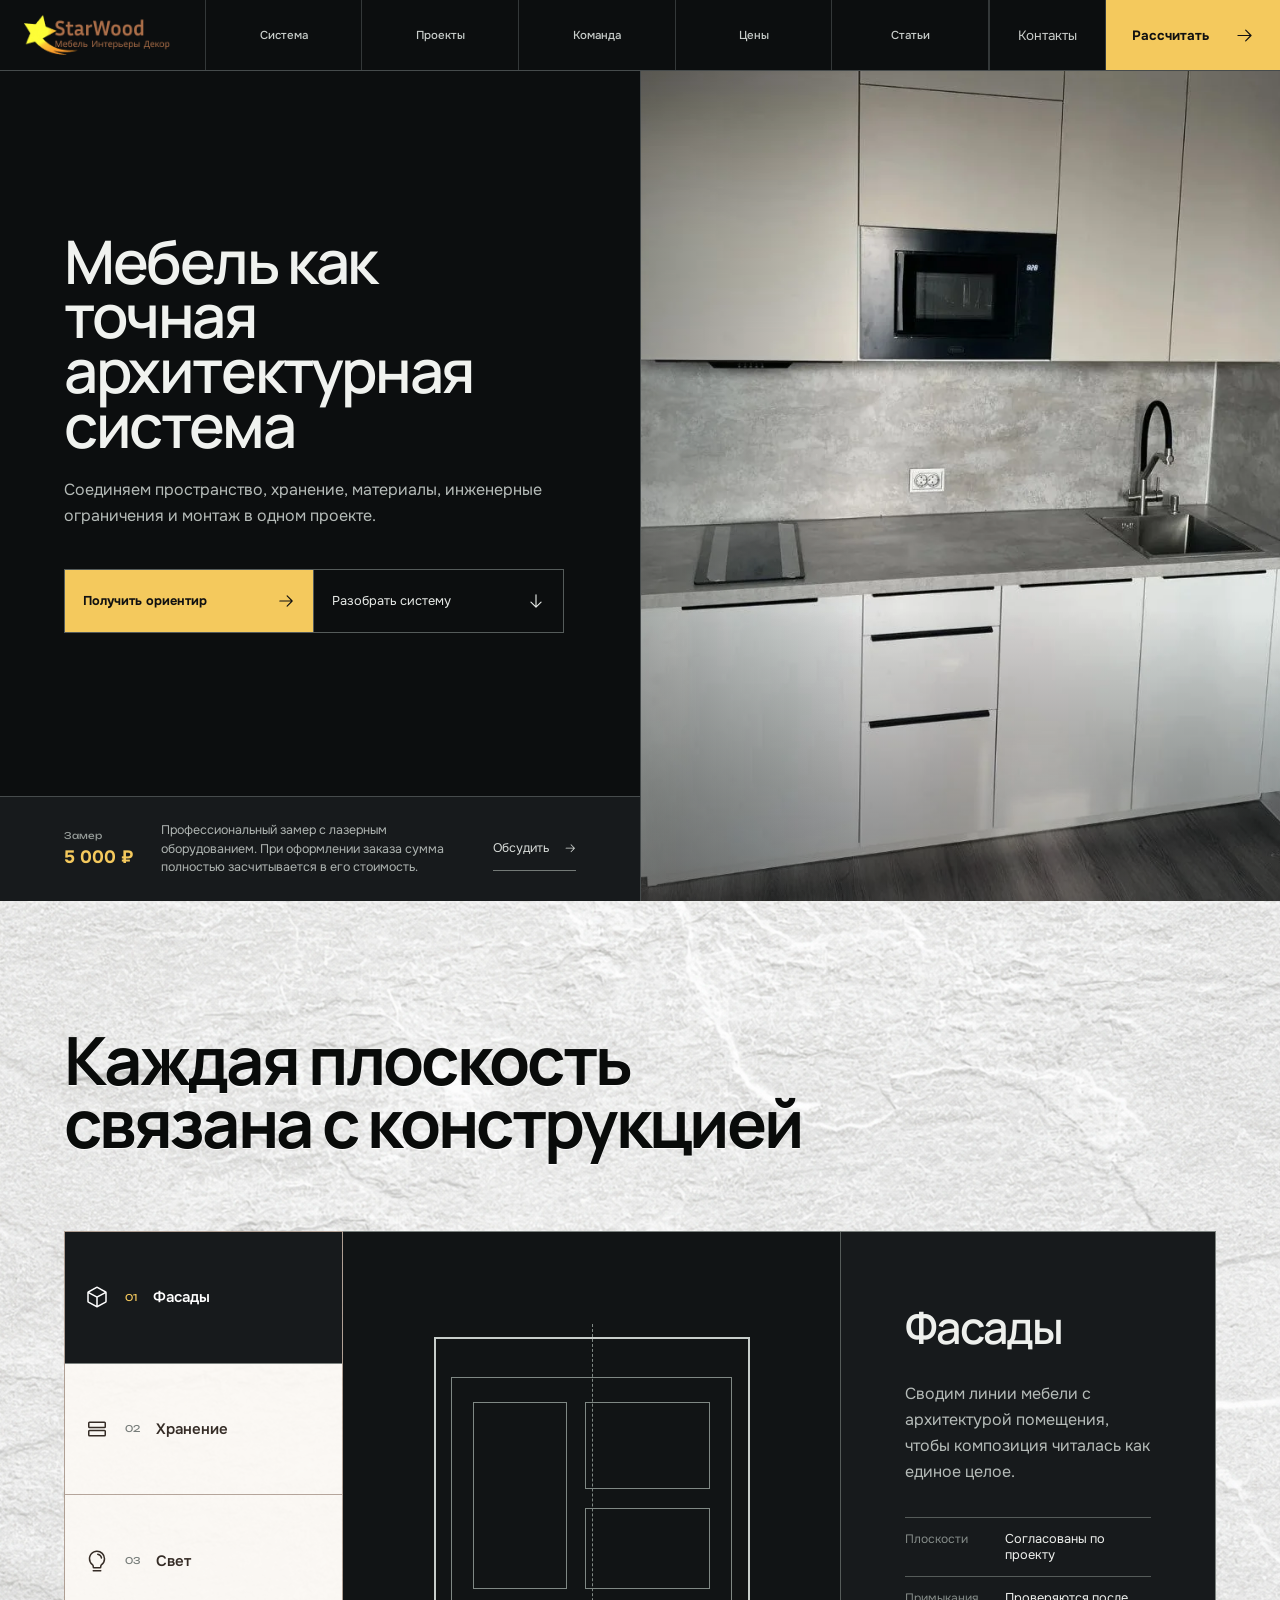
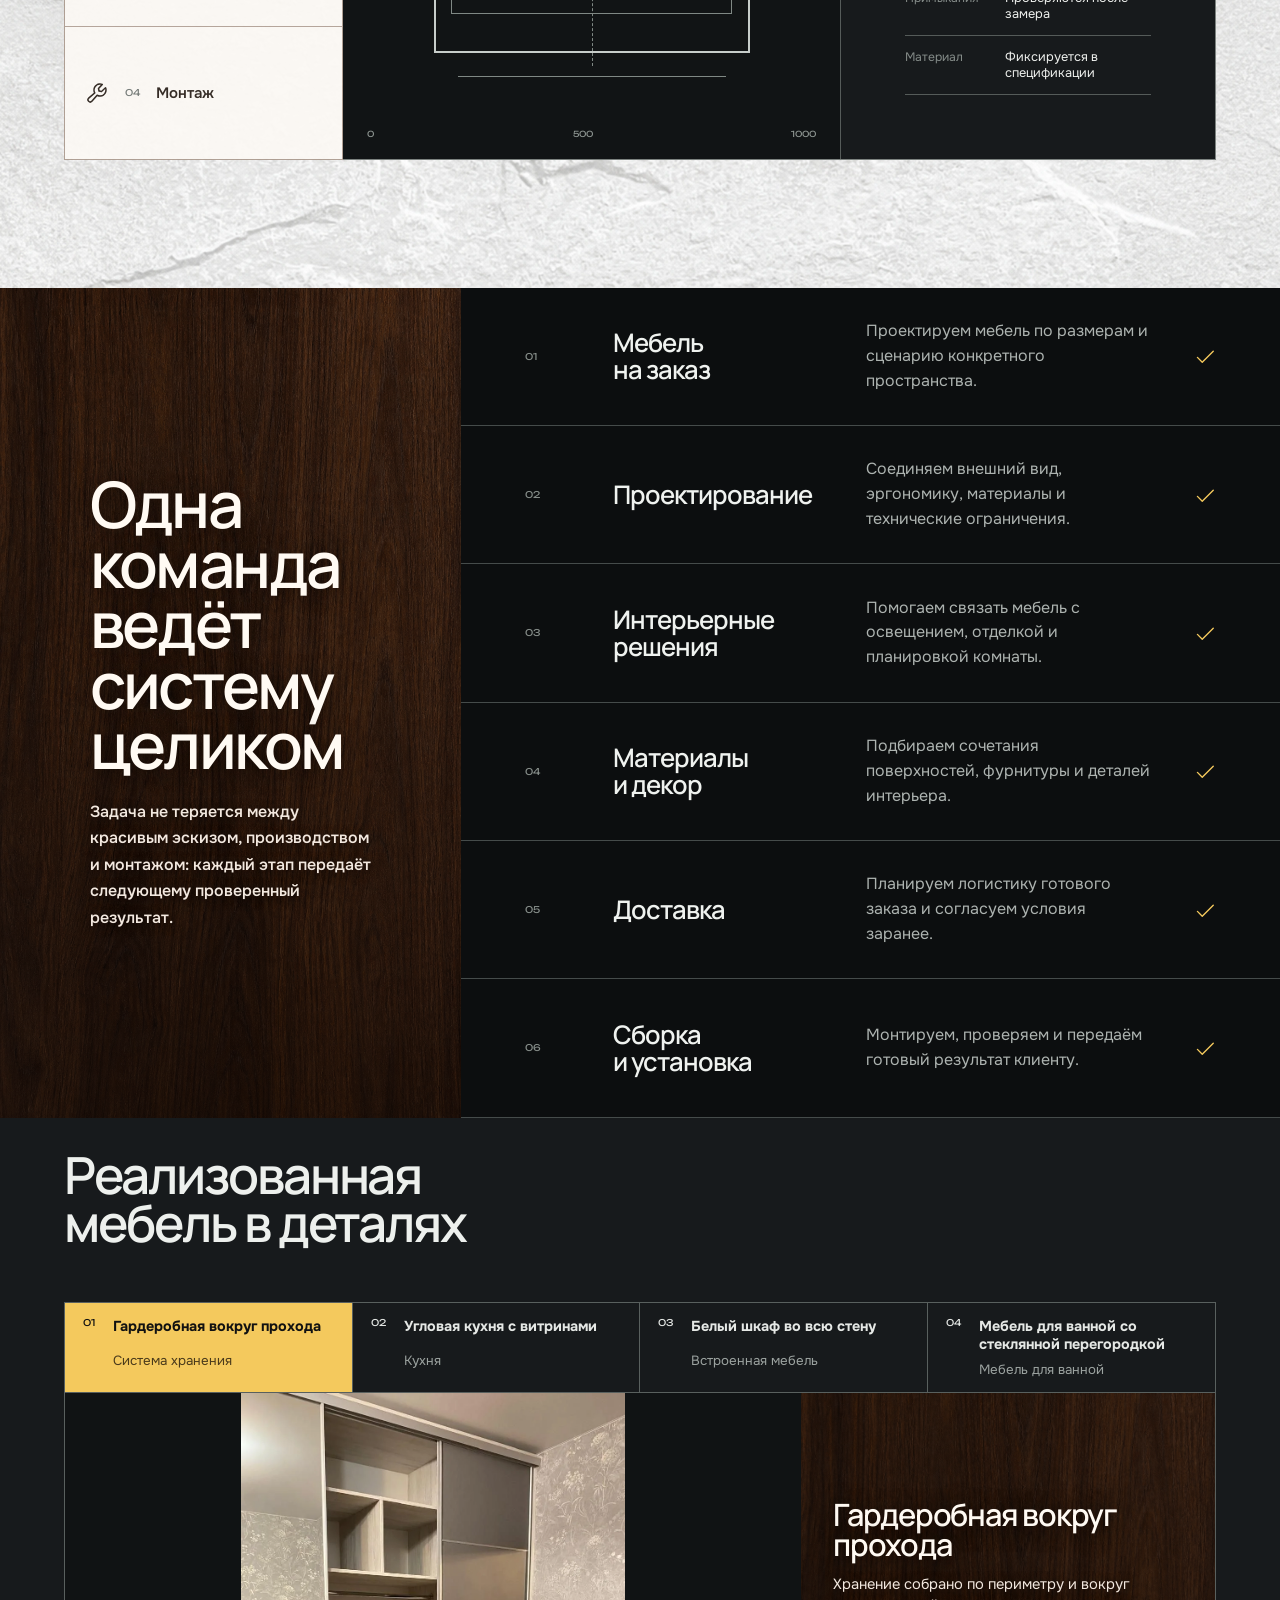
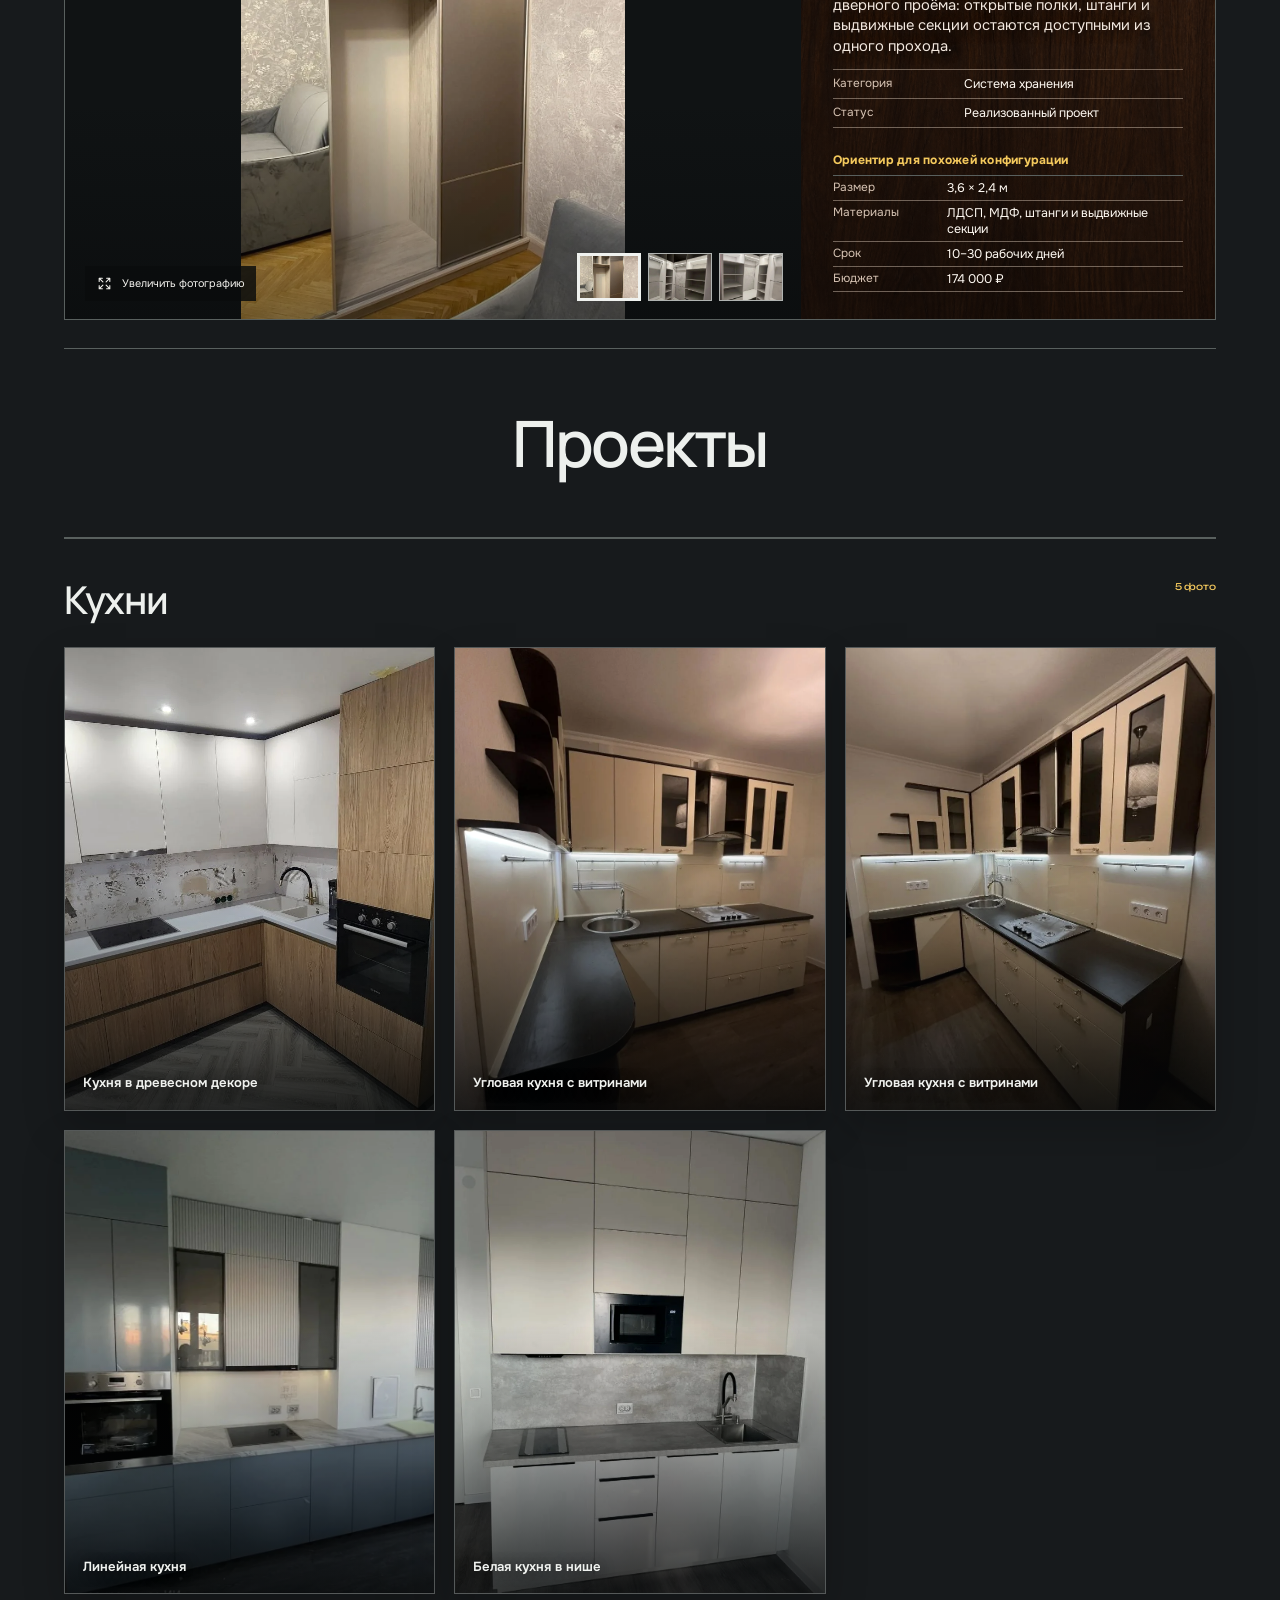
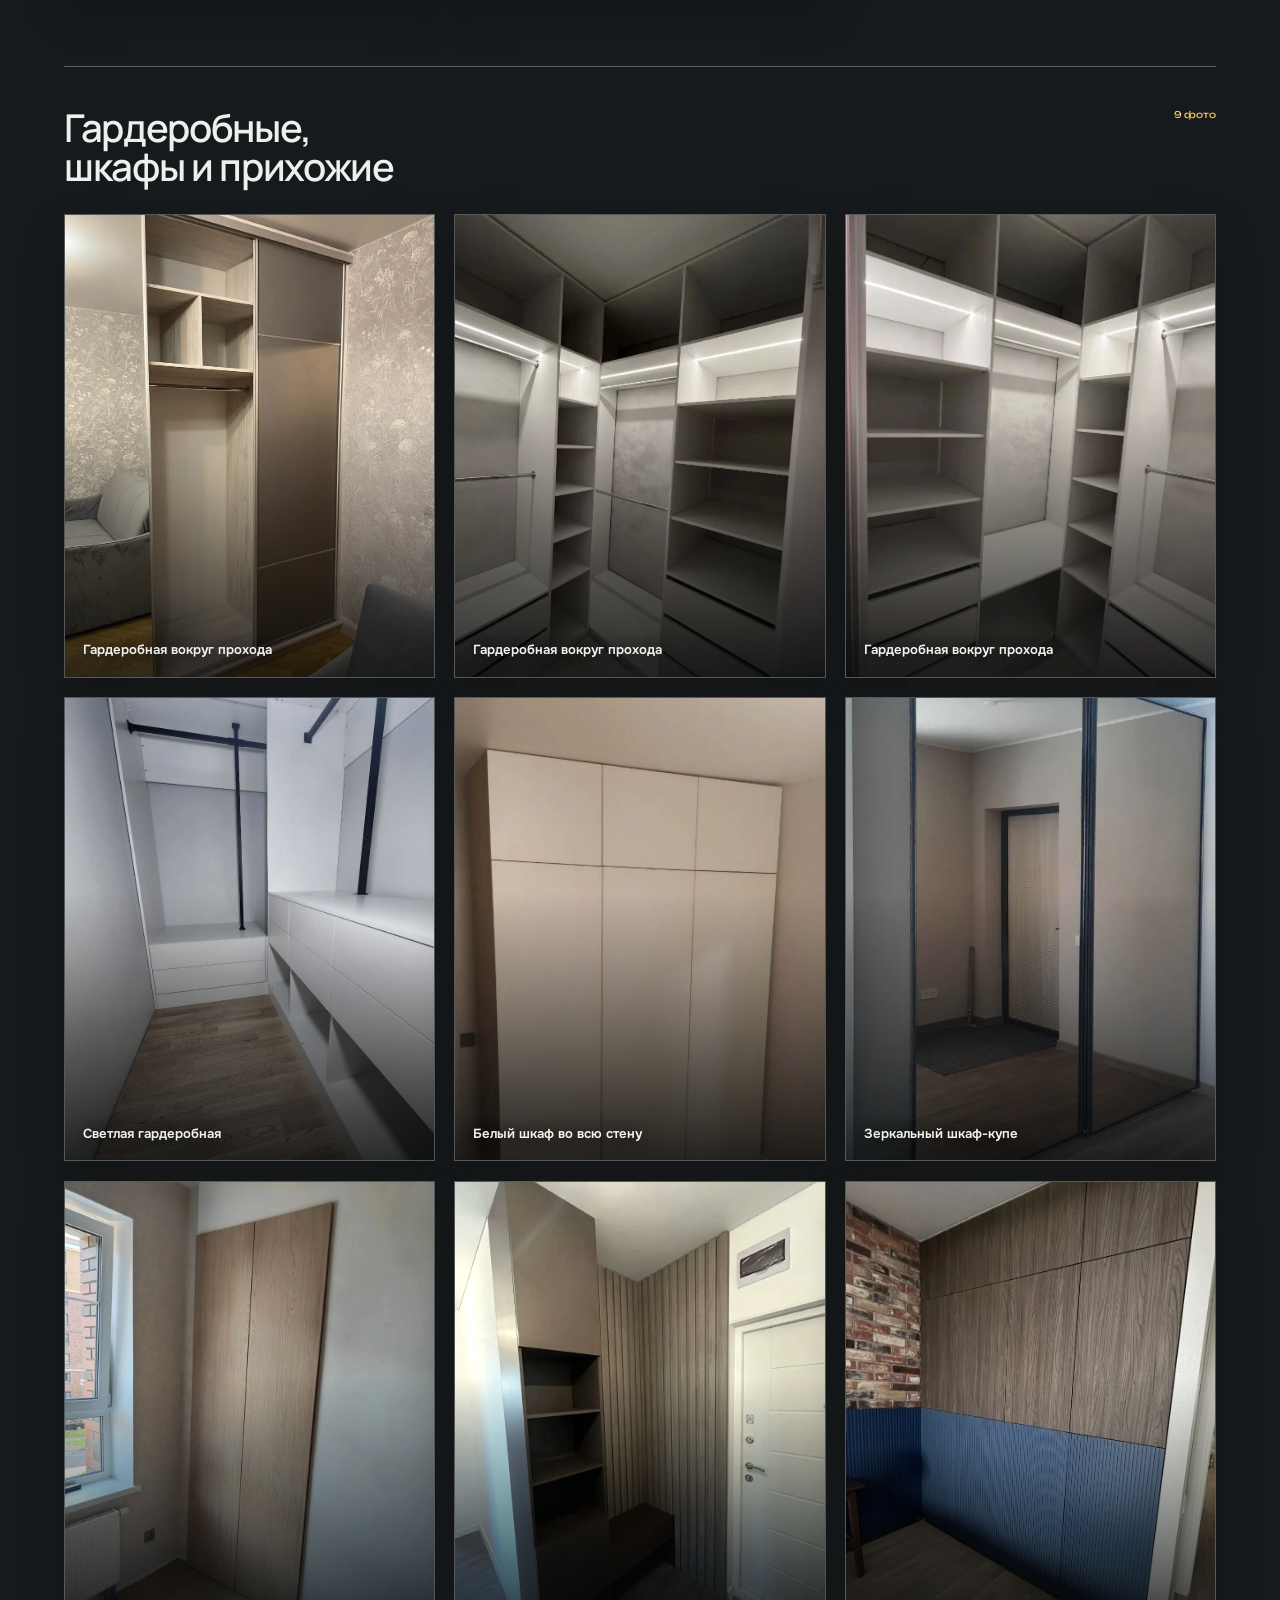
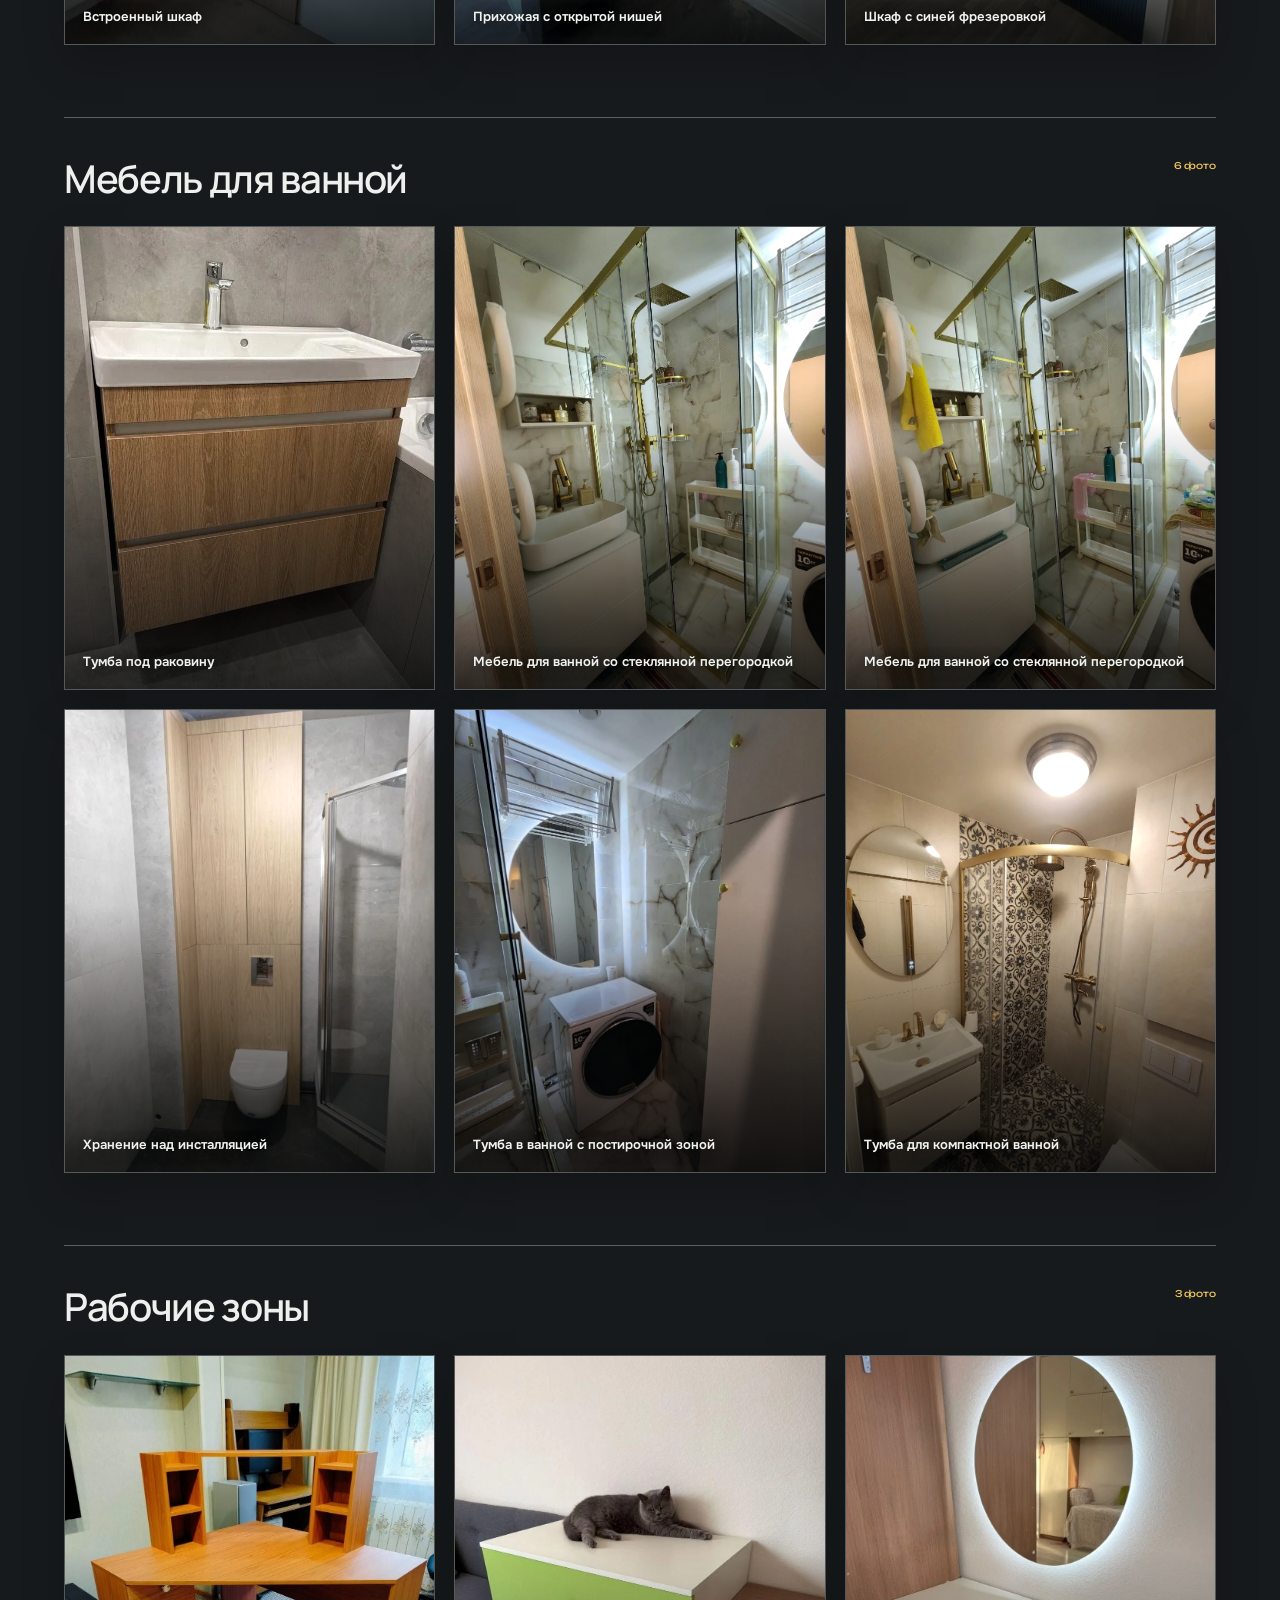
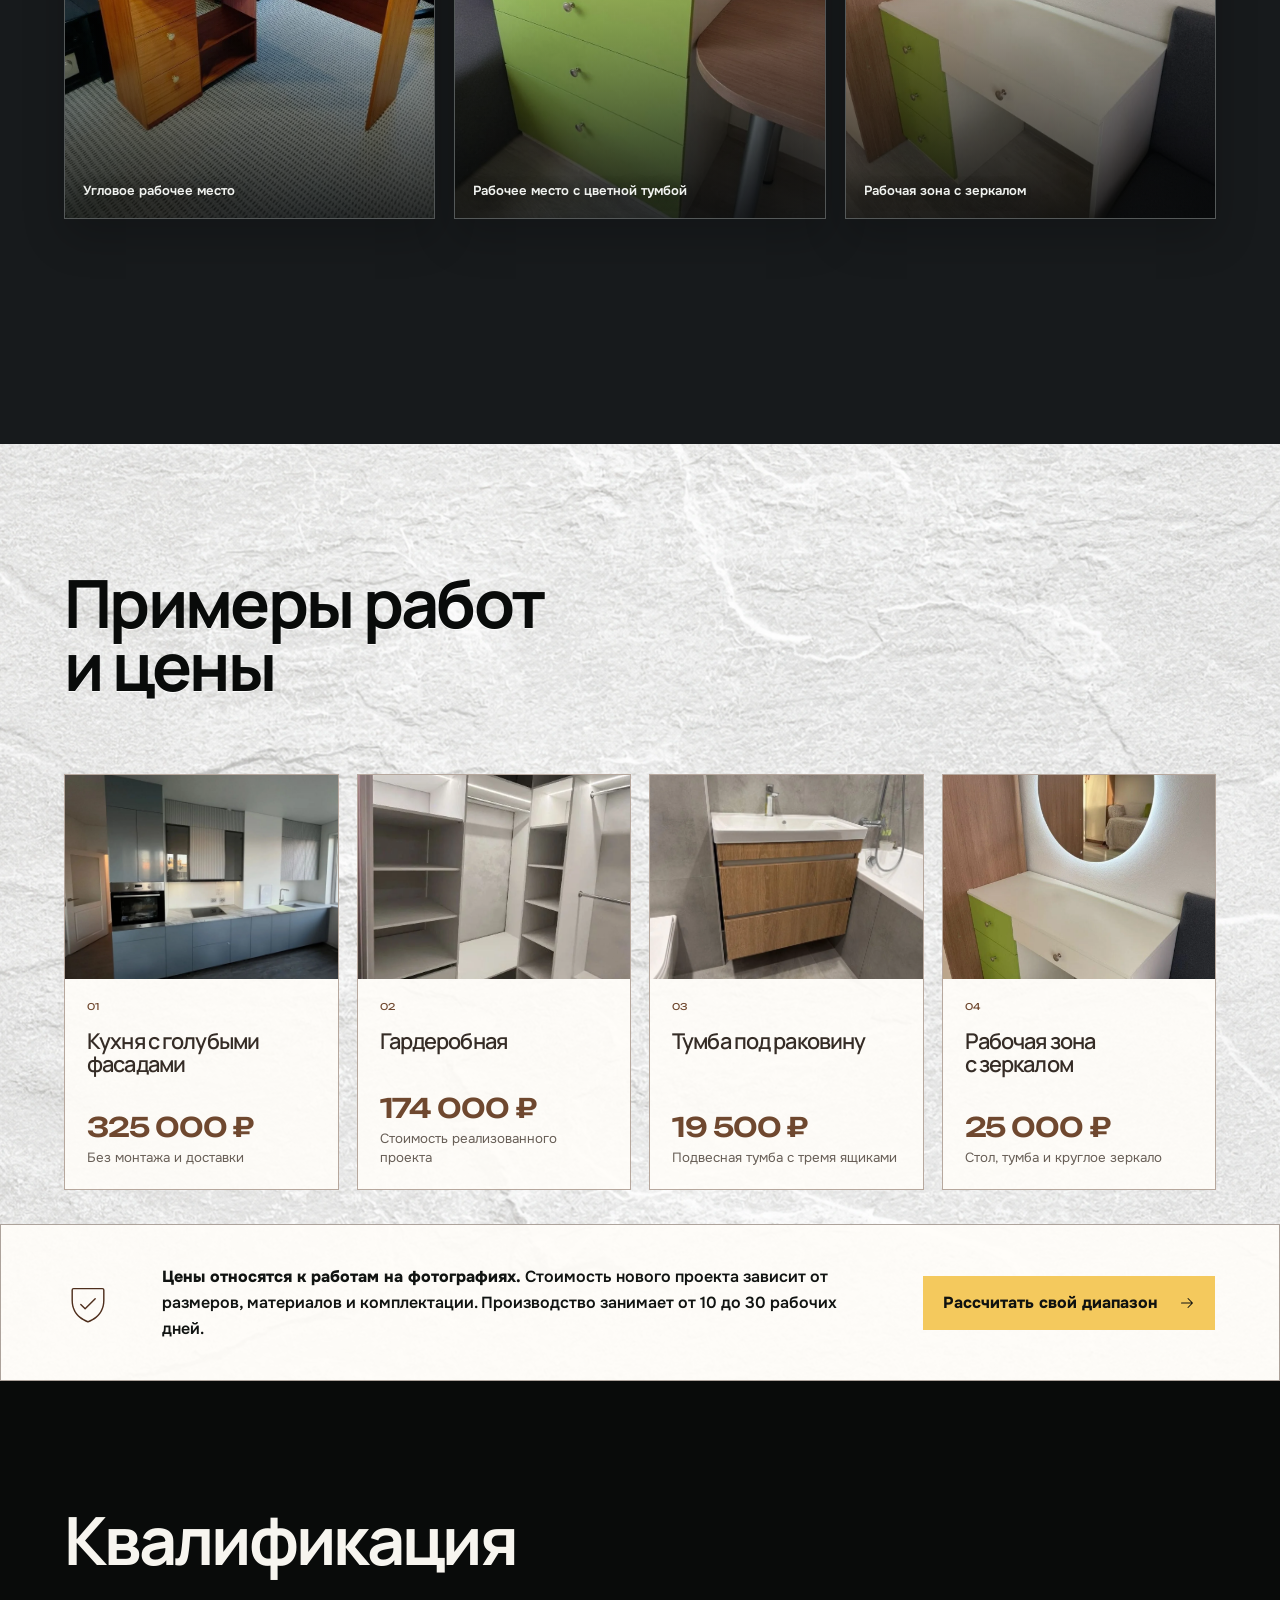
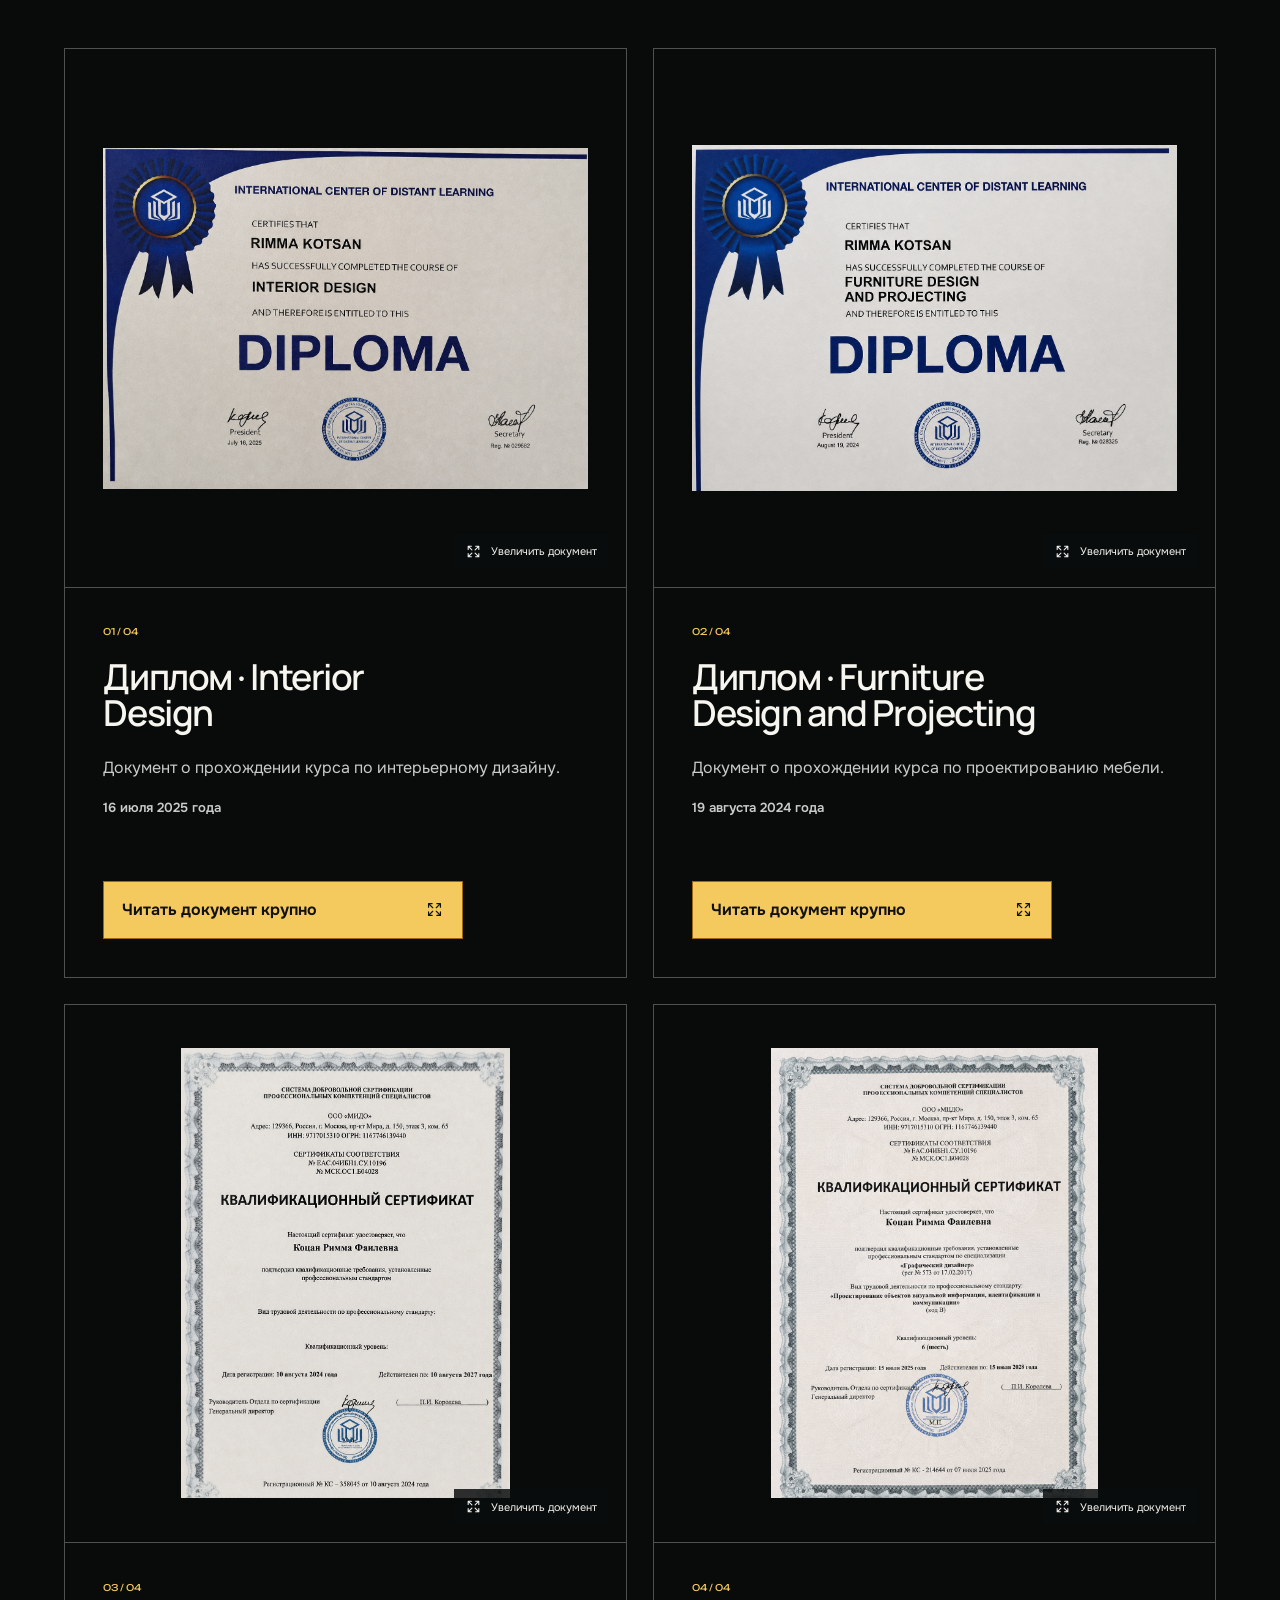
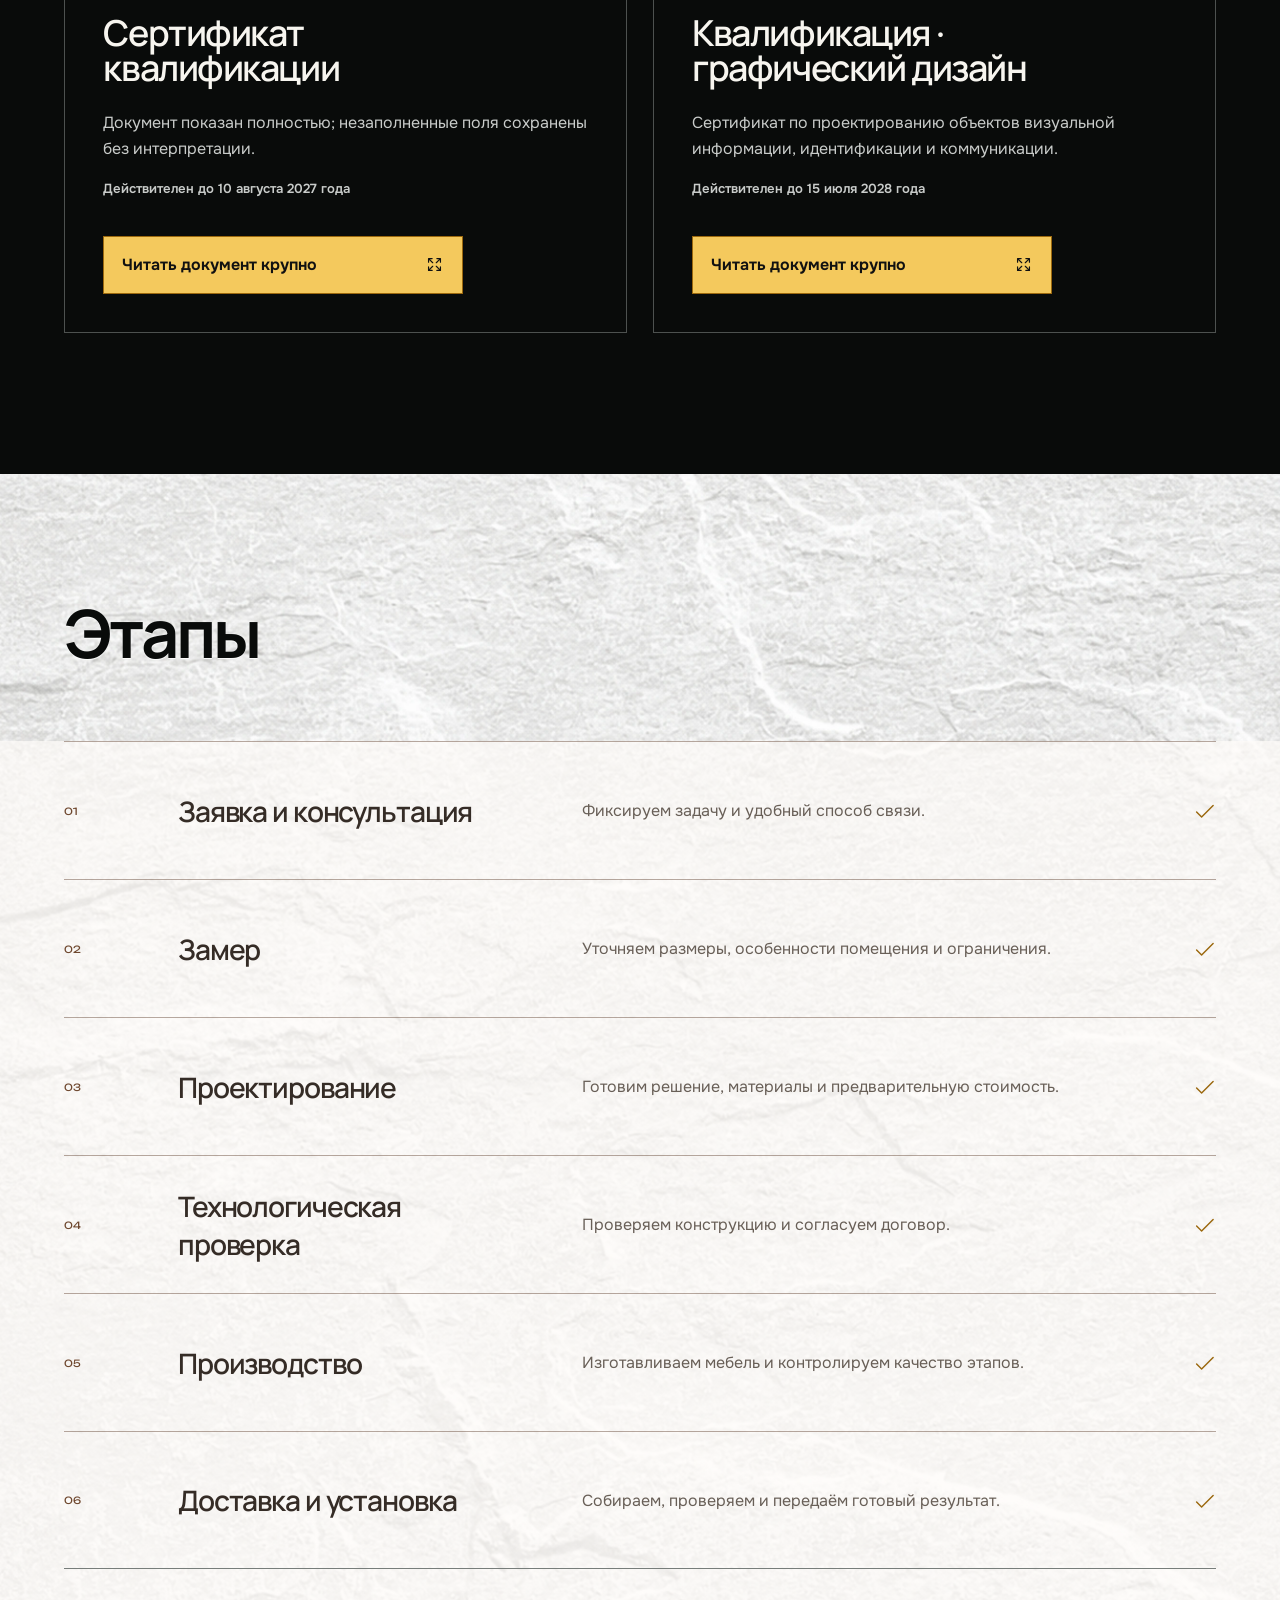
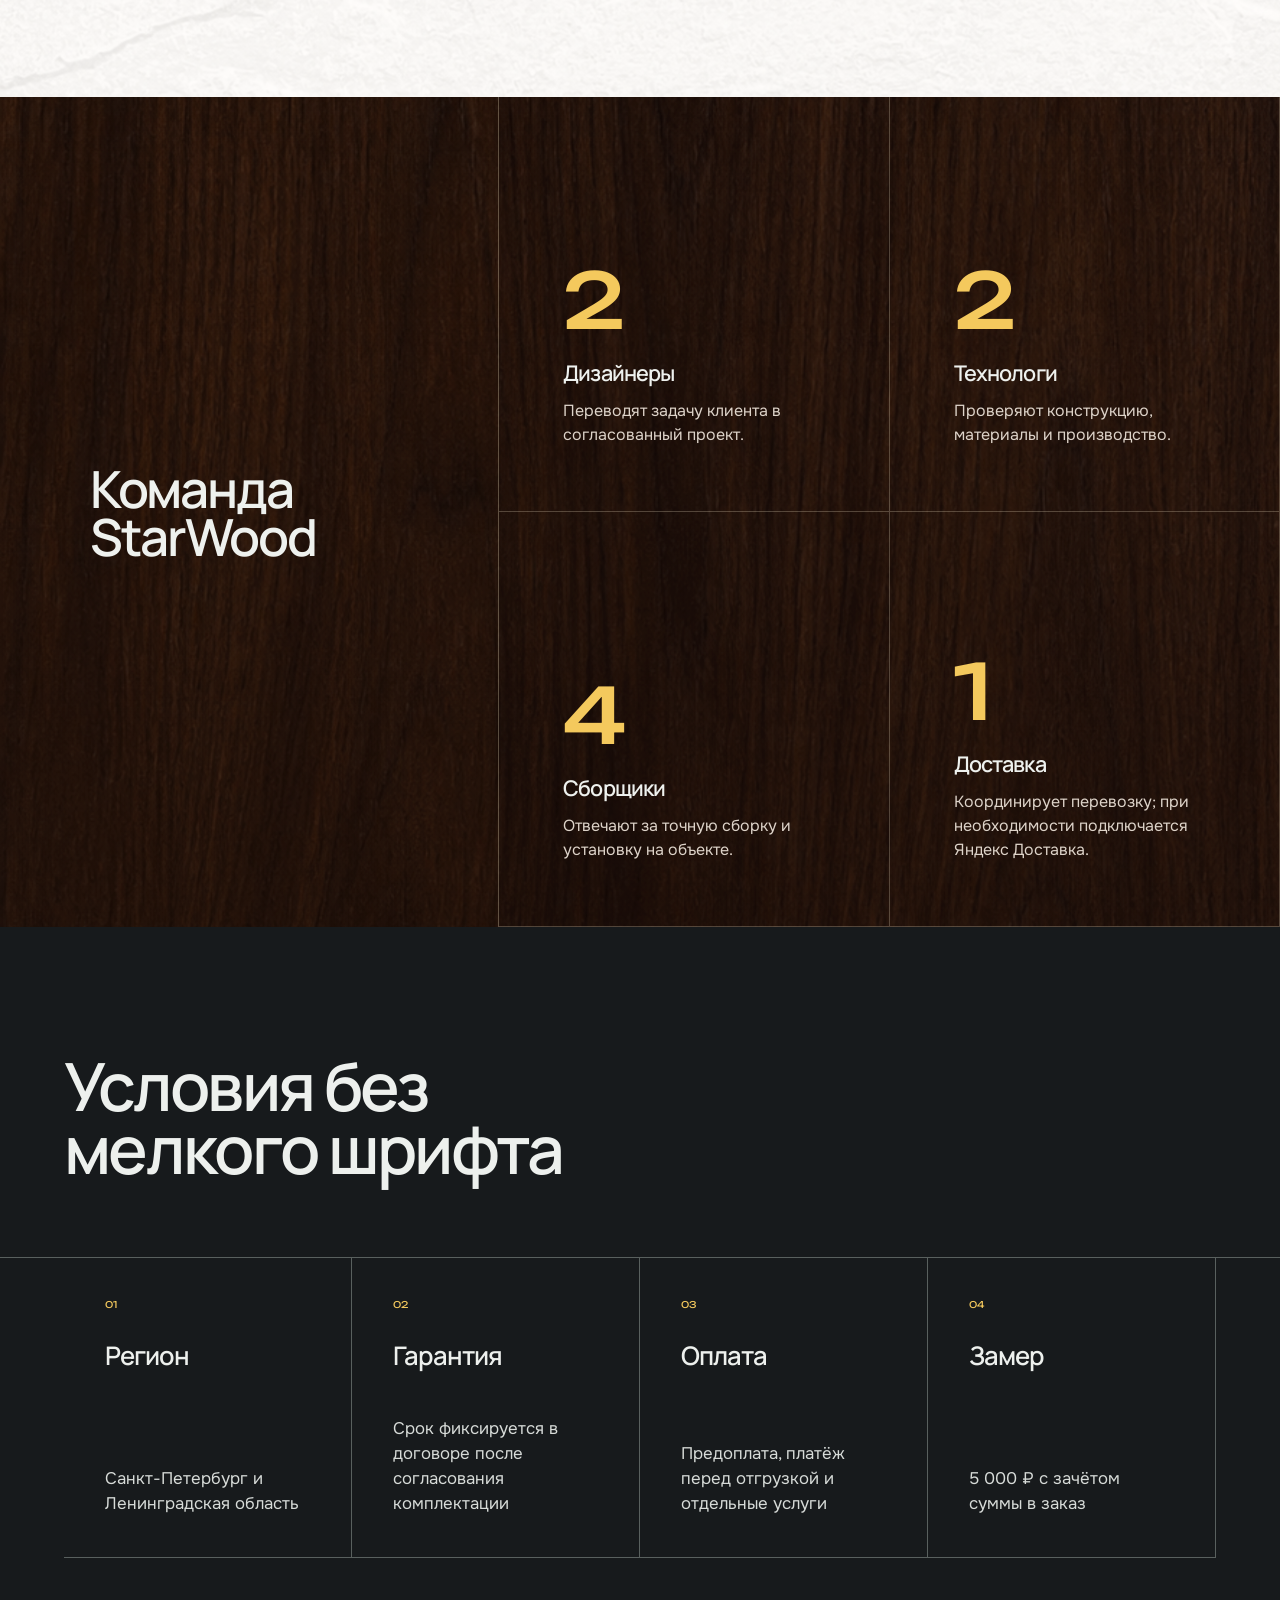
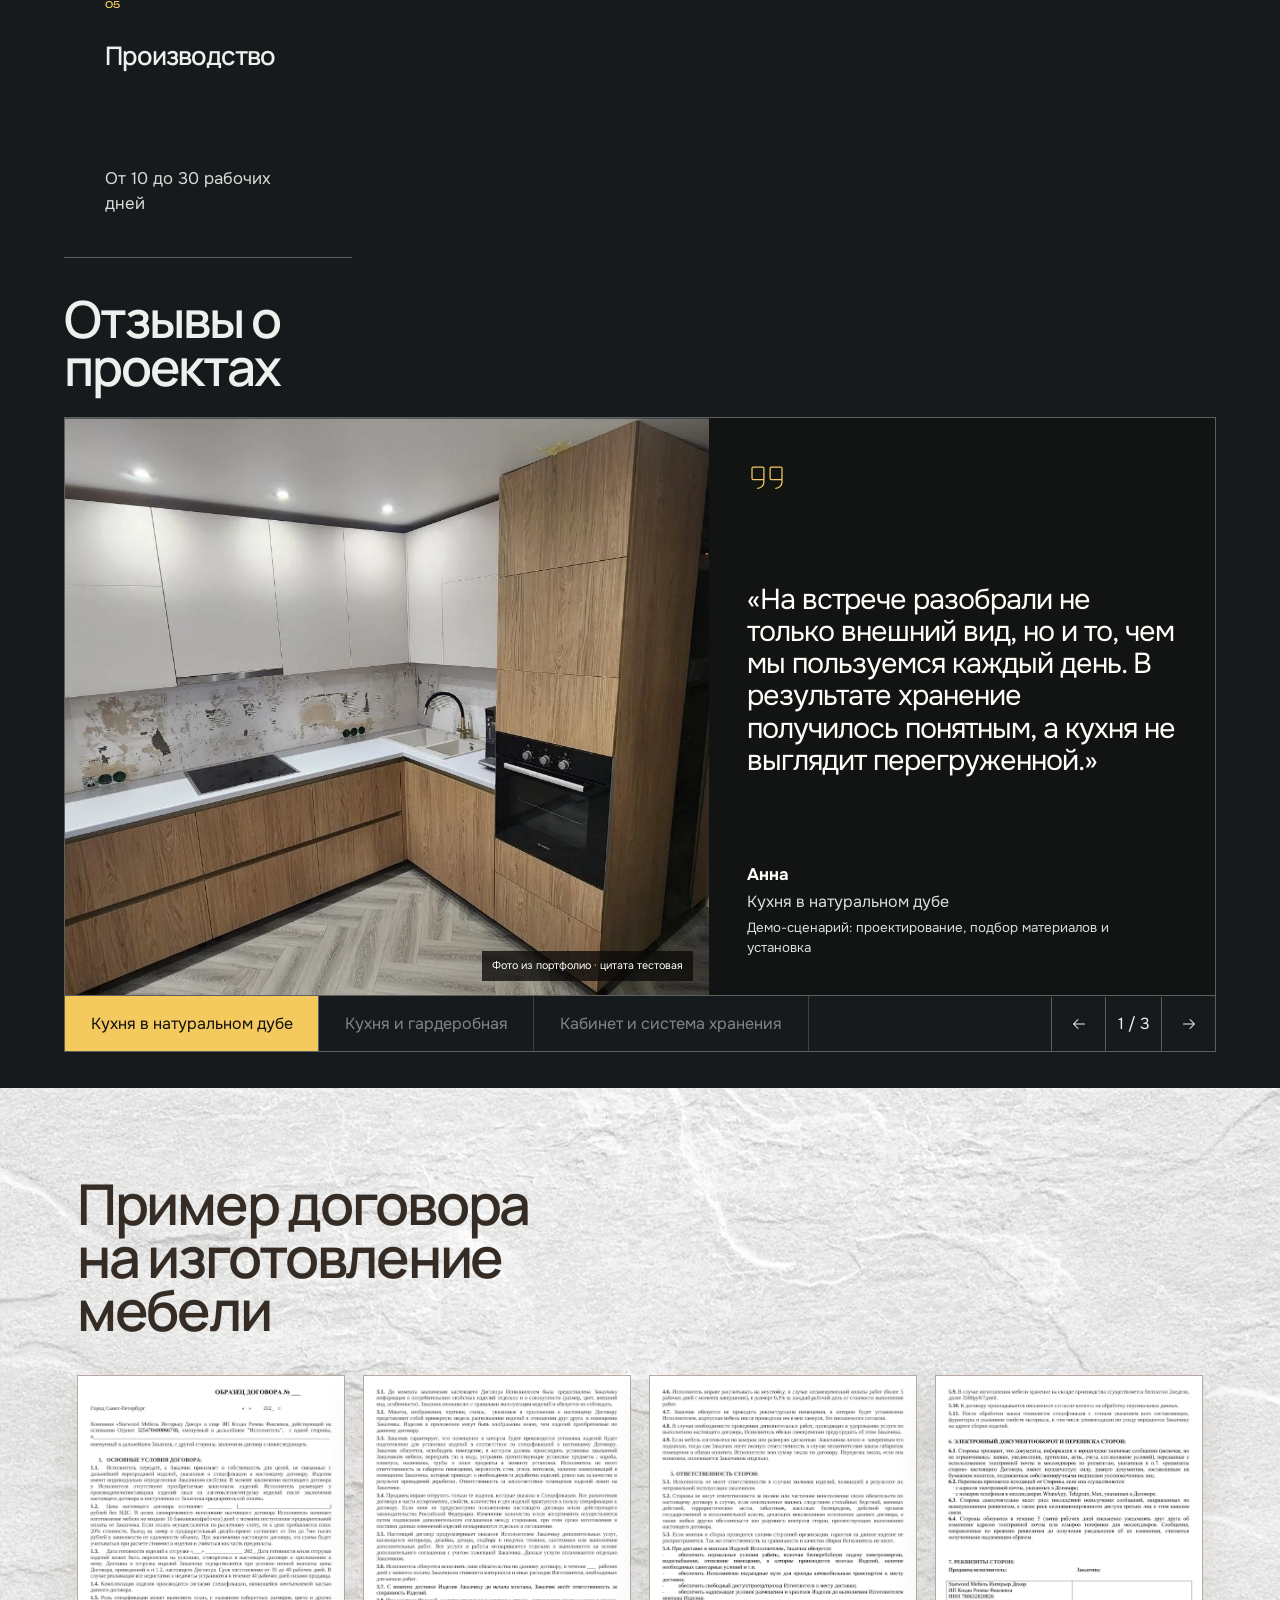
==== commit 53322c17: "Publish full project photos" ====
--- a/index.html
+++ b/index.html
@@ -43,11 +43,11 @@
     </script>
 
     <title>StarWood — мебель на заказ</title>
-    <script type="module">requestAnimationFrame(()=>import("/assets/index-GhefnP_q.js"))</script>
+    <script type="module">requestAnimationFrame(()=>import("/assets/index-CgC8BEUt.js"))</script>
     <style data-build-critical>:root{color:#1b1714;background:#f4f1ec;font-family:Arial,sans-serif;font-synthesis:none;text-rendering:optimizeLegibility}*{box-sizing:border-box}html{scroll-behavior:smooth}body{margin:0;min-width:320px;min-height:100vh;-webkit-font-smoothing:antialiased}img{display:block;max-width:100%}a{color:inherit;text-decoration:none}.precision-site{--precision-black:#0c0e0f;--precision-graphite:#171a1c;--precision-steel:#303537;--precision-paper:#e8e6df;--precision-vellum:#f3f0e8;--precision-ink:#171918;--precision-amber:#f4c95d;--precision-heading-copy-gap:24px;min-width:320px;overflow:clip;color:var(--precision-ink);background:var(--precision-paper);font-family:Arial,sans-serif}.precision-site h1,.precision-site p,.precision-site figure{margin:0}.precision-site h1{font-family:Arial,sans-serif;font-weight:600;letter-spacing:-.04em}.precision-header{position:sticky;z-index:70;top:0;display:grid;grid-template-columns:210px minmax(130px,.55fr) minmax(300px,1fr) auto;min-height:70px;align-items:center;color:#edf0ed;background:var(--precision-black);border-bottom:1px solid #464b4c}.precision-header--home{grid-template-columns:210px minmax(300px,1fr) auto}.precision-header--home .precision-header__action{grid-column:3}.precision-header__contact{display:flex;height:100%;grid-column:2;align-items:center;justify-self:end;padding:0 28px;color:#c9cdca;border-left:1px solid #343839;font-size:.84rem}.precision-header__contact:is(:hover,:focus-visible,:active),.precision-site:has(.precision-contact:target) .precision-header__contact{color:#111;background:var(--precision-amber)}.precision-header__brand{display:flex;height:100%;align-items:center;padding:8px 24px;background:var(--precision-black)}.precision-header__brand img{width:146px;height:auto;filter:brightness(1.72) saturate(.95)}.precision-header__context{padding:0 24px;color:#aeb3b1;font-size:.72rem;line-height:1.35}.precision-header__context--articles{display:flex;height:100%;align-items:center;justify-content:space-between;gap:20px;color:var(--precision-ink);background:var(--precision-vellum);border-right:1px solid #d5d0c6}.precision-header__context--articles svg{width:17px;height:17px;color:var(--precision-amber)}.precision-header__nav{display:flex;justify-content:flex-end;gap:clamp(22px,3vw,52px);padding:0 28px}.precision-header__nav a{display:flex;min-width:44px;min-height:44px;align-items:center;justify-content:center;color:#c9cdca;font-size:.84rem}.precision-header__action{display:flex;height:100%;align-items:center;justify-content:space-between;gap:26px;padding:0 26px;color:#111;background:var(--precision-amber);border-left:1px solid #c9a13e;font-size:.84rem;font-weight:700}.precision-header__action svg{width:19px;height:19px}.precision-rail{position:fixed;z-index:60;top:70px;bottom:0;left:0;display:flex;width:62px;flex-direction:column;color:#c8cdca;background:var(--precision-black);border-right:1px solid #464b4c}.precision-rail a{display:flex;min-height:0;flex:1 1 0;flex-direction:column;align-items:center;justify-content:space-between;padding:14px 0;border-bottom:1px solid #343839}.precision-rail span{font-size:.56rem}.precision-rail strong{writing-mode:vertical-rl;transform:rotate(180deg);font-size:.68rem;font-weight:500}.precision-canvas{margin-left:62px}.precision-hero{position:relative;display:grid;min-height:calc(100svh - 70px);grid-template-columns:minmax(380px,1fr) minmax(0,1fr);grid-template-rows:1fr auto;color:#f0f2ef;background:var(--precision-black)}.precision-hero__media{position:relative;grid-column:2;grid-row:1/3;min-height:700px;overflow:hidden;background:#252929;border-left:1px solid #464b4c}.precision-hero__media:after{position:absolute;inset:0;background:linear-gradient(90deg,rgba(10,12,13,.3),transparent 34%),linear-gradient(180deg,transparent 65%,rgba(9,10,10,.44));content:"";pointer-events:none}.precision-hero__media>img{width:100%;height:100%;object-fit:cover;object-position:center bottom;transform:scale(1.26);transform-origin:center bottom}.precision-hero__copy{display:flex;min-height:560px;flex-direction:column;justify-content:flex-end;padding:clamp(58px,7vw,112px) clamp(34px,5vw,78px)}.precision-hero__copy h1{max-width:10ch;font-size:clamp(2.8rem,4.7vw,6.2rem);line-height:.91;text-wrap:balance}.precision-hero__copy>p{max-width:47ch;margin-top:var(--precision-heading-copy-gap);color:#b5bbb8;line-height:1.65}.precision-hero__actions{display:grid;max-width:500px;grid-template-columns:1fr 1fr;margin-top:40px;border:1px solid #555b5a}.precision-hero__actions a{display:flex;min-height:62px;align-items:center;justify-content:space-between;gap:18px;padding:0 18px;color:#e7eae7;font-size:.8rem}.precision-hero__actions a:first-child{color:#111;background:var(--precision-amber);border-right:1px solid #555b5a;font-weight:700}.precision-hero__actions svg{width:18px;height:18px}.precision-hero__status{display:grid;grid-template-columns:auto minmax(0,1fr) auto;align-items:center;gap:28px;padding:24px clamp(34px,5vw,78px);color:#d7dbd8;background:var(--precision-graphite);border-top:1px solid #464b4c}.precision-hero__status>div{display:grid;gap:5px}.precision-hero__status span{color:#969c99;font-size:.58rem}.precision-hero__status strong{color:var(--precision-amber);font-size:1.12rem}.precision-hero__status p{max-width:52ch;color:#aeb4b1;font-size:.78rem;line-height:1.5}.precision-hero__status>a{display:flex;min-height:44px;align-items:center;gap:15px;padding:10px 0;border-bottom:1px solid #747a77;font-size:.78rem}@media(max-width:1120px){.precision-header{grid-template-columns:190px minmax(120px,1fr) auto}.precision-header__nav{display:none}.precision-hero{grid-template-columns:minmax(330px,1fr) minmax(0,1fr)}}@media(max-width:780px){.precision-header{grid-template-columns:minmax(150px,1fr) auto;min-height:64px}.precision-header--home{grid-template-columns:minmax(132px,1fr) auto auto}.precision-header--home .precision-header__action{grid-column:3}.precision-header__contact{grid-column:2;padding:0 12px}.precision-header__brand{border-right:0}.precision-header__brand img{width:132px}.precision-header__context{display:none}.precision-header__action{padding:0 15px}.precision-header__action svg{display:none}.precision-rail{position:sticky;z-index:60;top:64px;bottom:auto;display:flex;width:100%;height:48px;flex-direction:row;overflow-x:auto;border-right:0;border-bottom:1px solid #464b4c}.precision-rail a{min-height:0;flex:0 0 82px;flex-direction:row;justify-content:center;gap:5px;padding:0 3px;border-right:1px solid #343839;border-bottom:0}.precision-rail span{display:none}.precision-rail strong{writing-mode:initial;transform:none;font-size:.62rem}.precision-canvas{margin-left:0}.precision-hero{min-height:auto;grid-template-columns:1fr;grid-template-rows:auto auto auto}.precision-hero__media{grid-column:1;grid-row:1;min-height:440px;border-left:0}.precision-hero__media>img{object-position:center 70%;transform:none}.precision-hero__copy{min-height:auto;grid-row:2;padding:48px 20px}.precision-hero__copy h1{max-width:11ch;font-size:clamp(2.7rem,12vw,4.8rem)}.precision-hero__copy>p{margin-top:24px}.precision-hero__actions{grid-template-columns:1fr;margin-top:30px}.precision-hero__actions a:first-child{border-right:0;border-bottom:1px solid #555b5a}.precision-hero__status{grid-row:3;grid-template-columns:1fr auto;gap:16px;padding:22px 20px}.precision-hero__status p{grid-column:1/-1;grid-row:2}}.precision-site .precision-header--home{grid-template-columns:clamp(160px,16vw,210px) minmax(0,1fr) auto auto}.precision-site .precision-header--home .precision-header__brand{grid-column:1;grid-row:1}.precision-site .precision-header--home .precision-rail{position:static;grid-column:2;grid-row:1;width:auto;height:70px;flex-direction:row;overflow-x:auto;border-right:0;border-bottom:0;border-left:1px solid #343839}.precision-site .precision-header--home .precision-rail a{min-width:88px;flex:1 1 0;flex-direction:row;align-items:center;justify-content:center;gap:10px;padding:0 10px;border-right:1px solid #343839;border-bottom:0}.precision-site .precision-header--home .precision-rail span{display:none}.precision-site .precision-header--home .precision-rail strong{writing-mode:initial;transform:none;font-size:.72rem}.precision-site .precision-header--home .precision-header__contact{grid-column:3;grid-row:1}.precision-site .precision-header--home .precision-header__action{grid-column:4;grid-row:1}.precision-site .precision-canvas{margin-left:0}@media(max-width:780px){.precision-site .precision-header--home{min-height:112px;grid-template-columns:minmax(132px,1fr) auto auto;grid-template-rows:64px 48px}.precision-site .precision-header--home .precision-rail{grid-column:1/-1;grid-row:2;width:100%;height:48px;flex-direction:row;border-top:1px solid #343839;border-left:0}.precision-site .precision-header--home .precision-rail a{min-width:96px;flex:0 0 96px;padding:0 6px}.precision-site .precision-header--home .precision-header__contact{grid-column:2}.precision-site .precision-header--home .precision-header__action{grid-column:3}}
 </style>
-    <link rel="preload" as="style" href="/assets/index-DNsmHLJ7.css" onload="this.onload=null;this.rel='stylesheet'">
-    <noscript><link rel="stylesheet" href="/assets/index-DNsmHLJ7.css"></noscript>
+    <link rel="preload" as="style" href="/assets/index-HAOKTkgW.css" onload="this.onload=null;this.rel='stylesheet'">
+    <noscript><link rel="stylesheet" href="/assets/index-HAOKTkgW.css"></noscript>
   </head>
   <body>
     <div id="root" data-prerendered-shell><link rel="preload" as="image" href="/assets/brand/starwood-logo.png"/><link rel="preload" as="image" href="/assets/images/portfolio/white-compact-kitchen.webp" fetchPriority="high"/><main class="precision-site"><header class="precision-header precision-header--home"><a class="precision-header__brand" href="#top" aria-label="StarWood, к началу страницы"><img src="/assets/brand/starwood-logo.png" alt="StarWood — Мебель Интерьер Декор" width="167" height="45"/></a><nav class="precision-rail" aria-label="Разделы сайта"><a href="#system"><span>01</span><strong>Система</strong></a><a href="#projects"><span>02</span><strong>Проекты</strong></a><a href="#team"><span>03</span><strong>Команда</strong></a><a href="#prices"><span>04</span><strong>Цены</strong></a><a href="/articles/"><span>05</span><strong>Статьи</strong></a></nav><a class="precision-header__contact" href="#contact">Контакты</a><a class="precision-header__action" href="#estimate" data-track="header_estimate">Рассчитать <svg xmlns="http://www.w3.org/2000/svg" width="1em" height="1em" fill="currentColor" viewBox="0 0 256 256" aria-hidden="true"><path d="M221.66,133.66l-72,72a8,8,0,0,1-11.32-11.32L196.69,136H40a8,8,0,0,1,0-16H196.69L138.34,61.66a8,8,0,0,1,11.32-11.32l72,72A8,8,0,0,1,221.66,133.66Z"></path></svg></a></header><div class="precision-canvas"><section class="precision-hero" id="top" aria-labelledby="precision-title"><figure class="precision-hero__media"><img src="/assets/images/portfolio/white-compact-kitchen.webp" alt="Реализованная компактная белая кухня StarWood со встроенной техникой и серой рабочей зоной" width="960" height="1237" fetchPriority="high"/></figure><div class="precision-hero__copy"><h1 id="precision-title">Мебель как точная архитектурная система</h1><p>Соединяем пространство, хранение, материалы, инженерные ограничения и монтаж в одном проекте.</p><div class="precision-hero__actions"><a href="#estimate" data-track="hero_estimate">Получить ориентир <svg xmlns="http://www.w3.org/2000/svg" width="1em" height="1em" fill="currentColor" viewBox="0 0 256 256" aria-hidden="true"><path d="M221.66,133.66l-72,72a8,8,0,0,1-11.32-11.32L196.69,136H40a8,8,0,0,1,0-16H196.69L138.34,61.66a8,8,0,0,1,11.32-11.32l72,72A8,8,0,0,1,221.66,133.66Z"></path></svg></a><a href="#system">Разобрать систему <svg xmlns="http://www.w3.org/2000/svg" width="1em" height="1em" fill="currentColor" viewBox="0 0 256 256" aria-hidden="true"><path d="M205.66,149.66l-72,72a8,8,0,0,1-11.32,0l-72-72a8,8,0,0,1,11.32-11.32L120,196.69V40a8,8,0,0,1,16,0V196.69l58.34-58.35a8,8,0,0,1,11.32,11.32Z"></path></svg></a></div></div><div class="precision-hero__status" aria-label="Условия начала проекта"><div><span>Замер</span><strong>5 000 ₽</strong></div><p>Профессиональный замер с лазерным оборудованием. При оформлении заказа сумма полностью засчитывается в его стоимость.</p><a href="#contact">Обсудить <svg xmlns="http://www.w3.org/2000/svg" width="1em" height="1em" fill="currentColor" viewBox="0 0 256 256" aria-hidden="true"><path d="M221.66,133.66l-72,72a8,8,0,0,1-11.32-11.32L196.69,136H40a8,8,0,0,1,0-16H196.69L138.34,61.66a8,8,0,0,1,11.32-11.32l72,72A8,8,0,0,1,221.66,133.66Z"></path></svg></a></div></section></div></main></div>
--- a/assets/index-HAOKTkgW.css
+++ b/assets/index-HAOKTkgW.css
@@ -0,0 +1 @@
+@font-face{font-family:Manrope Variable;font-style:normal;font-display:swap;font-weight:200 800;src:url([data-uri]) format("woff2-variations");unicode-range:U+0460-052F,U+1C80-1C8A,U+20B4,U+2DE0-2DFF,U+A640-A69F,U+FE2E-FE2F}@font-face{font-family:Manrope Variable;font-style:normal;font-display:swap;font-weight:200 800;src:url(/assets/manrope-cyrillic-wght-normal-Dvxsihut.woff2) format("woff2-variations");unicode-range:U+0301,U+0400-045F,U+0490-0491,U+04B0-04B1,U+2116}@font-face{font-family:Manrope Variable;font-style:normal;font-display:swap;font-weight:200 800;src:url(/assets/manrope-greek-wght-normal-DL7QRZyv.woff2) format("woff2-variations");unicode-range:U+0370-0377,U+037A-037F,U+0384-038A,U+038C,U+038E-03A1,U+03A3-03FF}@font-face{font-family:Manrope Variable;font-style:normal;font-display:swap;font-weight:200 800;src:url(/assets/manrope-vietnamese-wght-normal-usUDDRr7.woff2) format("woff2-variations");unicode-range:U+0102-0103,U+0110-0111,U+0128-0129,U+0168-0169,U+01A0-01A1,U+01AF-01B0,U+0300-0301,U+0303-0304,U+0308-0309,U+0323,U+0329,U+1EA0-1EF9,U+20AB}@font-face{font-family:Manrope Variable;font-style:normal;font-display:swap;font-weight:200 800;src:url(/assets/manrope-latin-ext-wght-normal-Ch3YOpNY.woff2) format("woff2-variations");unicode-range:U+0100-02BA,U+02BD-02C5,U+02C7-02CC,U+02CE-02D7,U+02DD-02FF,U+0304,U+0308,U+0329,U+1D00-1DBF,U+1E00-1E9F,U+1EF2-1EFF,U+2020,U+20A0-20AB,U+20AD-20C0,U+2113,U+2C60-2C7F,U+A720-A7FF}@font-face{font-family:Manrope Variable;font-style:normal;font-display:swap;font-weight:200 800;src:url(/assets/manrope-latin-wght-normal-DHIcAJRg.woff2) format("woff2-variations");unicode-range:U+0000-00FF,U+0131,U+0152-0153,U+02BB-02BC,U+02C6,U+02DA,U+02DC,U+0304,U+0308,U+0329,U+2000-206F,U+20AC,U+2122,U+2191,U+2193,U+2212,U+2215,U+FEFF,U+FFFD}@font-face{font-family:Onest Variable;font-style:normal;font-display:swap;font-weight:100 900;src:url([data-uri]) format("woff2-variations");unicode-range:U+0460-052F,U+1C80-1C8A,U+20B4,U+2DE0-2DFF,U+A640-A69F,U+FE2E-FE2F}@font-face{font-family:Onest Variable;font-style:normal;font-display:swap;font-weight:100 900;src:url(/assets/onest-cyrillic-wght-normal-DXI_y_WF.woff2) format("woff2-variations");unicode-range:U+0301,U+0400-045F,U+0490-0491,U+04B0-04B1,U+2116}@font-face{font-family:Onest Variable;font-style:normal;font-display:swap;font-weight:100 900;src:url(/assets/onest-latin-ext-wght-normal-CnNj8hVb.woff2) format("woff2-variations");unicode-range:U+0100-02BA,U+02BD-02C5,U+02C7-02CC,U+02CE-02D7,U+02DD-02FF,U+0304,U+0308,U+0329,U+1D00-1DBF,U+1E00-1E9F,U+1EF2-1EFF,U+2020,U+20A0-20AB,U+20AD-20C0,U+2113,U+2C60-2C7F,U+A720-A7FF}@font-face{font-family:Onest Variable;font-style:normal;font-display:swap;font-weight:100 900;src:url(/assets/onest-latin-wght-normal-CUIqqgP9.woff2) format("woff2-variations");unicode-range:U+0000-00FF,U+0131,U+0152-0153,U+02BB-02BC,U+02C6,U+02DA,U+02DC,U+0304,U+0308,U+0329,U+2000-206F,U+20AC,U+2122,U+2191,U+2193,U+2212,U+2215,U+FEFF,U+FFFD}@font-face{font-family:Unbounded Variable;font-style:normal;font-display:swap;font-weight:200 900;src:url([data-uri]) format("woff2-variations");unicode-range:U+0460-052F,U+1C80-1C8A,U+20B4,U+2DE0-2DFF,U+A640-A69F,U+FE2E-FE2F}@font-face{font-family:Unbounded Variable;font-style:normal;font-display:swap;font-weight:200 900;src:url(/assets/unbounded-cyrillic-wght-normal-C627f1f8.woff2) format("woff2-variations");unicode-range:U+0301,U+0400-045F,U+0490-0491,U+04B0-04B1,U+2116}@font-face{font-family:Unbounded Variable;font-style:normal;font-display:swap;font-weight:200 900;src:url(/assets/unbounded-vietnamese-wght-normal-rat7GD3o.woff2) format("woff2-variations");unicode-range:U+0102-0103,U+0110-0111,U+0128-0129,U+0168-0169,U+01A0-01A1,U+01AF-01B0,U+0300-0301,U+0303-0304,U+0308-0309,U+0323,U+0329,U+1EA0-1EF9,U+20AB}@font-face{font-family:Unbounded Variable;font-style:normal;font-display:swap;font-weight:200 900;src:url(/assets/unbounded-latin-ext-wght-normal-D6H-S6MW.woff2) format("woff2-variations");unicode-range:U+0100-02BA,U+02BD-02C5,U+02C7-02CC,U+02CE-02D7,U+02DD-02FF,U+0304,U+0308,U+0329,U+1D00-1DBF,U+1E00-1E9F,U+1EF2-1EFF,U+2020,U+20A0-20AB,U+20AD-20C0,U+2113,U+2C60-2C7F,U+A720-A7FF}@font-face{font-family:Unbounded Variable;font-style:normal;font-display:swap;font-weight:200 900;src:url(/assets/unbounded-latin-wght-normal-D5afBTBx.woff2) format("woff2-variations");unicode-range:U+0000-00FF,U+0131,U+0152-0153,U+02BB-02BC,U+02C6,U+02DA,U+02DC,U+0304,U+0308,U+0329,U+2000-206F,U+20AC,U+2122,U+2191,U+2193,U+2212,U+2215,U+FEFF,U+FFFD}.precision-site{--precision-black: #0c0e0f;--precision-graphite: #171a1c;--precision-steel: #303537;--precision-aluminum: #aeb4b2;--precision-paper: #e8e6df;--precision-vellum: #f3f0e8;--precision-ink: #171918;--precision-muted: #747a78;--precision-amber: #f4c95d;--material-stone: #f4f1eb;--material-stone-ink: #352c26;--material-stone-muted: #685f57;--material-wood: #6f482f;--material-wood-deep: #3d281c;--material-line: rgba(91, 61, 41, .44);--precision-heading-copy-gap: 24px;min-width:320px;overflow:clip;color:var(--precision-ink);background:var(--precision-paper);font-family:Onest Variable,sans-serif}.precision-site section[id]{scroll-margin-top:82px}.precision-site h1,.precision-site h2,.precision-site h3,.precision-site p,.precision-site figure,.precision-site dl,.precision-site dd,.precision-site ol{margin:0}.precision-site h1,.precision-site h2,.precision-site h3{font-family:Manrope Variable,sans-serif;font-weight:580;letter-spacing:-.04em}.precision-site a{text-decoration:none}.precision-site button{color:inherit}.precision-site svg{flex:0 0 auto}.precision-header{position:sticky;z-index:70;top:0;display:grid;grid-template-columns:210px minmax(130px,.55fr) minmax(300px,1fr) auto;min-height:70px;align-items:center;color:#edf0ed;background:var(--precision-black);border-bottom:1px solid #464b4c}.precision-header--home{grid-template-columns:210px minmax(300px,1fr) auto}.precision-header--home .precision-header__action{grid-column:3}.precision-header__contact{display:flex;height:100%;grid-column:2;align-items:center;justify-self:end;padding:0 28px;color:#c9cdca;border-left:1px solid #343839;font-size:.84rem;transition:color .18s ease,background-color .18s ease}.precision-header__contact:is(:hover,:focus-visible,:active),.precision-site:has(.precision-contact:target) .precision-header__contact{color:#111;background:var(--precision-amber)}.precision-header__brand{display:flex;height:100%;align-items:center;padding:8px 24px;background:var(--precision-black)}.precision-header__brand img{width:146px;height:auto;filter:brightness(1.72) saturate(.95)}.precision-header__context{padding:0 24px;color:#aeb3b1;font-family:Unbounded Variable,sans-serif;font-size:.72rem;line-height:1.35}.precision-header__context--articles{display:flex;height:100%;align-items:center;justify-content:space-between;gap:20px;color:var(--precision-ink);background:var(--precision-vellum);border-right:1px solid #d5d0c6;transition:color .18s ease,background-color .18s ease}.precision-header__context--articles svg{width:17px;height:17px;color:var(--precision-amber);transition:transform .23s cubic-bezier(.16,1,.3,1)}.precision-header__context--articles:hover{color:var(--precision-ink);background:#ebe6dc}.precision-header__context--articles:hover svg{color:var(--precision-ink);transform:translate(4px)}.precision-header__nav{display:flex;justify-content:flex-end;gap:clamp(22px,3vw,52px);padding:0 28px}.precision-header__nav a{display:flex;min-width:44px;min-height:44px;align-items:center;justify-content:center;color:#c9cdca;font-size:.84rem;transition:color .18s ease}.precision-header__nav a:hover{color:#fff}.precision-header__action{display:flex;height:100%;align-items:center;justify-content:space-between;gap:26px;padding:0 26px;color:#111;background:var(--precision-amber);border-left:1px solid #343839;font-size:.84rem;font-weight:680}.precision-header__action svg{width:19px;height:19px;transition:transform .23s cubic-bezier(.16,1,.3,1)}.precision-header__action:hover svg{transform:translate(5px)}.precision-rail{position:fixed;z-index:60;top:70px;bottom:0;left:0;display:flex;width:62px;flex-direction:column;color:#c8cdca;background:var(--precision-black);border-right:1px solid #464b4c}.precision-rail a{display:flex;min-height:0;flex:1 1 0;flex-direction:column;align-items:center;justify-content:space-between;padding:14px 0;border-bottom:1px solid #343839;transition:color .18s ease,background-color .18s ease}.precision-rail a:hover{color:var(--precision-black);background:var(--precision-amber)}.precision-rail span{font-family:Unbounded Variable,sans-serif;font-size:.56rem}.precision-rail strong{writing-mode:vertical-rl;transform:rotate(180deg);font-size:.68rem;font-weight:500}.precision-canvas{margin-left:62px}.precision-hero{position:relative;display:grid;height:calc(100svh - 70px);min-height:820px;grid-template-columns:minmax(380px,1fr) minmax(0,1fr);grid-template-rows:1fr auto;color:#f0f2ef;background:var(--precision-black)}.precision-hero__media{position:relative;grid-column:2;grid-row:1 / 3;min-height:0;overflow:hidden;background:#252929;border-left:1px solid #464b4c}.precision-hero__media:after{position:absolute;top:0;right:0;bottom:0;left:0;background:linear-gradient(90deg,rgba(10,12,13,.3),transparent 34%),linear-gradient(180deg,transparent 65%,rgba(9,10,10,.44));content:"";pointer-events:none}.precision-hero__media>img{width:100%;height:100%;object-fit:cover;object-position:center bottom;transform:scale(1.26);transform-origin:center bottom}.precision-hero__copy{display:flex;min-height:0;flex-direction:column;justify-content:center;padding:clamp(58px,7vw,112px) clamp(34px,5vw,78px)}.precision-hero__copy h1{max-width:10ch;font-size:clamp(2.8rem,4.7vw,6.2rem);line-height:.91;text-wrap:balance}.precision-hero__copy>p{max-width:47ch;margin-top:var(--precision-heading-copy-gap);color:#b5bbb8;line-height:1.65}.precision-hero__actions{display:grid;max-width:500px;grid-template-columns:1fr 1fr;margin-top:40px;border:1px solid #555b5a}.precision-hero__actions a{display:flex;min-height:62px;align-items:center;justify-content:space-between;gap:18px;padding:0 18px;color:#e7eae7;font-size:.8rem}.precision-hero__actions a:first-child{color:#111;background:var(--precision-amber);border-right:1px solid #555b5a;font-weight:680}.precision-hero__actions svg{width:18px;height:18px}.precision-hero__status{display:grid;grid-template-columns:auto minmax(0,1fr) auto;align-items:center;gap:28px;padding:24px clamp(34px,5vw,78px);color:#d7dbd8;background:var(--precision-graphite);border-top:1px solid #464b4c}.precision-hero__status>div{display:grid;gap:5px}.precision-hero__status span{color:#969c99;font-family:Unbounded Variable,sans-serif;font-size:.58rem}.precision-hero__status strong{color:var(--precision-amber);font-size:1.12rem}.precision-hero__status p{max-width:52ch;color:#aeb4b1;font-size:.78rem;line-height:1.5}.precision-hero__status>a{display:flex;min-height:44px;align-items:center;gap:15px;padding:10px 0;border-bottom:1px solid #747a77;font-size:.78rem}.precision-section-heading{display:grid;grid-template-columns:minmax(0,1.25fr) minmax(280px,.75fr);align-items:end;gap:clamp(40px,8vw,130px);max-width:1460px;margin:0 auto;padding:clamp(80px,10vw,150px) clamp(22px,5vw,80px) clamp(48px,6vw,88px)}.precision-section-heading :is(h1,h2){max-width:13ch;font-size:clamp(2.75rem,5.2vw,6rem);line-height:.94}.precision-section-heading p{max-width:56ch;color:var(--precision-muted);line-height:1.68}.precision-system{background-color:var(--precision-vellum);background-image:linear-gradient(rgba(30,33,32,.045) 1px,transparent 1px),linear-gradient(90deg,rgba(30,33,32,.045) 1px,transparent 1px);background-size:42px 42px}.precision-console{display:grid;grid-template-columns:minmax(230px,.32fr) minmax(0,1fr);max-width:1460px;margin:0 auto;padding:0 clamp(22px,5vw,80px) clamp(90px,10vw,150px)}.precision-console__tabs{display:grid;grid-template-rows:repeat(4,minmax(0,1fr));background:#f3f0e8c2;border:1px solid #7c827f}.precision-console__tabs button{display:grid;width:100%;min-height:105px;grid-template-columns:auto auto minmax(0,1fr);align-items:center;gap:16px;padding:16px 20px;border:0;border-bottom:1px solid #7c827f;border-radius:0;background:#f3f0e8c2;text-align:left;cursor:pointer;transition:color .18s ease,background-color .18s ease}.precision-console__tabs button:last-child{border-bottom:0}.precision-console__tabs button[aria-selected=true]{color:#fff;background:var(--precision-graphite)}.precision-console__tabs button[aria-selected=true]>span{color:var(--precision-amber)}.precision-console__tabs svg{width:24px;height:24px}.precision-console__tabs button>span{color:#777d7a;font-family:Unbounded Variable,sans-serif;font-size:.58rem}.precision-console__tabs strong{font-size:.94rem;font-weight:580}.precision-console__panel{display:grid;min-height:520px;grid-template-columns:minmax(0,1.14fr) minmax(320px,.86fr);color:#eef0ed;background:var(--precision-graphite);border:1px solid #7c827f;border-left:0}.precision-console__drawing{position:relative;display:grid;overflow:hidden;padding:clamp(38px,6vw,88px);background-color:#111415;background-image:none;place-items:center}.precision-blueprint{position:relative;width:min(92%,460px);aspect-ratio:1;border:2px solid #c7cdca}.precision-blueprint:before,.precision-blueprint:after,.precision-blueprint span{position:absolute;display:block;border:1px solid #7f8884;content:""}.precision-blueprint:before{top:12%;right:5%;bottom:12%;left:5%}.precision-blueprint:after{top:-15px;bottom:-15px;left:50%;border-width:0 0 0 1px;border-style:dashed}.precision-blueprint span:nth-child(1){top:20%;right:58%;bottom:20%;left:12%}.precision-blueprint span:nth-child(2){top:20%;right:12%;bottom:52%;left:48%}.precision-blueprint span:nth-child(3){top:54%;right:12%;bottom:20%;left:48%}.precision-blueprint span:nth-child(4){right:7%;bottom:-26px;left:7%;border-width:1px 0 0}.precision-blueprint--storage span:nth-child(1){top:12%;right:68%;bottom:12%;left:12%}.precision-blueprint--storage span:nth-child(2){top:12%;right:40%;bottom:12%;left:34%}.precision-blueprint--storage span:nth-child(3){top:12%;right:12%;bottom:12%;left:62%}.precision-blueprint--lighting span:nth-child(1){top:10%;right:10%;bottom:72%;left:10%;border-color:#c7cdca}.precision-blueprint--lighting span:nth-child(2){top:28%;right:10%;bottom:50%;left:10%;border-color:#c7cdca}.precision-blueprint--installation{transform:none}.precision-blueprint--installation span:nth-child(4){right:-20px;bottom:8%;left:-20px}.precision-console__scale{position:absolute;right:24px;bottom:20px;left:24px;display:flex;justify-content:space-between;color:#8e9692;font-family:Unbounded Variable,sans-serif;font-size:.52rem}.precision-console__spec{display:flex;min-width:0;flex-direction:column;justify-content:center;padding:clamp(34px,5vw,72px);border-left:1px solid #555b59}.precision-console__spec h3{font-size:clamp(2rem,3.5vw,4rem)}.precision-console__spec>p{max-width:40ch;margin-top:var(--precision-heading-copy-gap);color:#b5bbb8;line-height:1.62}.precision-console__spec dl{margin-top:32px;border-top:1px solid #555b59}.precision-console__spec dl>div{display:grid;grid-template-columns:.72fr 1.28fr;gap:18px;padding:13px 0;border-bottom:1px solid #555b59}.precision-console__spec dt{color:#858c89;font-size:.76rem}.precision-console__spec dd{font-size:.8rem}.precision-console__spec>a{display:flex;align-items:center;justify-content:space-between;gap:20px;margin-top:34px;padding:16px 0;color:var(--precision-amber);border-top:1px solid #555b59;border-bottom:1px solid #555b59;font-size:.82rem;font-weight:650}.precision-services{display:grid;grid-template-columns:minmax(300px,.72fr) minmax(0,1.28fr);color:#eff2ef;background:var(--precision-black)}.precision-services__lead{display:flex;min-height:760px;flex-direction:column;justify-content:flex-end;padding:clamp(54px,7vw,112px);background-color:#4f3222;background-image:linear-gradient(180deg,#140c0833,#110a0780),url(/assets/surfaces/dark-walnut-panel.png);background-repeat:no-repeat;background-position:center;background-size:cover;border-right:0}.precision-services__lead h2{max-width:11ch;color:#fffaf3;font-size:clamp(2.8rem,5vw,5.8rem);line-height:.94;text-shadow:0 3px 22px rgba(12,7,4,.72)}.precision-services__lead p{max-width:45ch;margin-top:var(--precision-heading-copy-gap);color:#f2e8df;font-weight:560;line-height:1.65;text-shadow:0 2px 12px rgba(12,7,4,.78)}.precision-services__routing{align-self:stretch}.precision-services__routing article{display:grid;min-height:128px;grid-template-columns:50px minmax(210px,.85fr) minmax(0,1.15fr) auto;align-items:center;gap:clamp(20px,3vw,48px);padding:24px clamp(26px,5vw,76px);border-bottom:1px solid #454b4a;transition:color .18s ease,background-color .18s ease}.precision-services__routing article:hover{color:#111;background:var(--precision-amber)}.precision-services__routing article>span{color:#868d89;font-family:Unbounded Variable,sans-serif;font-size:.58rem}.precision-services__routing h3{display:flex;min-width:0;min-height:2.12em;flex-direction:column;justify-content:center;font-size:clamp(1.2rem,2vw,2rem);line-height:1.06}.precision-services__routing h3>span{display:block;white-space:nowrap}.precision-services__routing p{min-width:0;max-width:52ch;color:#adb3b0;line-height:1.55;overflow-wrap:anywhere}.precision-services__routing article:hover p,.precision-services__routing article:hover>span{color:#111}.precision-services__routing svg{width:22px;height:22px;color:var(--precision-amber)}.precision-services__routing article:hover svg{color:#111}@media(min-width:1121px){.precision-services{min-height:calc(100svh - 70px)}.precision-services__lead{min-height:0;justify-content:center}.precision-services__routing{display:grid;grid-template-rows:repeat(6,minmax(0,1fr))}.precision-services__routing article{min-height:0}}.precision-projects{color:#edf0ed;background:var(--precision-graphite)}.precision-projects>.precision-section-heading{display:block;padding-top:clamp(58px,7vw,96px);padding-bottom:clamp(22px,2.5vw,34px)}.precision-projects__intro-copy{display:flex;min-width:0;flex-direction:column;align-items:flex-start;gap:12px}.precision-projects__intro-copy h2,.precision-projects__intro-copy p{margin:0}.precision-projects>.precision-section-heading p{max-width:68ch;padding:12px 16px;color:#0b0d0c;background:#f8f7f3f0;border-left:4px solid var(--precision-accent);font-size:clamp(1rem,1.2vw,1.2rem);font-weight:650;line-height:1.55}.precision-section-heading--light p{color:#aeb5b1}.precision-project-viewer{max-width:1460px;margin:0 auto;padding:0 clamp(22px,5vw,80px) clamp(90px,10vw,150px)}.precision-project-viewer__tabs{display:grid;grid-template-columns:repeat(4,minmax(0,1fr));border:1px solid #59605e}.precision-project-viewer__tabs button{display:grid;min-height:116px;grid-template-columns:auto minmax(0,1fr);gap:8px 18px;padding:20px 22px;border:0;border-right:1px solid #59605e;border-radius:0;color:#e5e8e5;background:transparent;text-align:left;cursor:pointer}.precision-project-viewer__tabs button:last-child{border-right:0}.precision-project-viewer__tabs button[aria-selected=true]{color:#111;background:var(--precision-amber)}.precision-project-viewer__tabs button>span{grid-row:1 / 3;font-family:Unbounded Variable,sans-serif;font-size:.58rem}.precision-project-viewer__tabs strong{font-size:.9rem}.precision-project-viewer__tabs small{color:#9ca3a0}.precision-project-viewer__tabs button[aria-selected=true] small{color:#4a3a1b}.precision-project-viewer__panel{display:grid;min-height:650px;grid-template-columns:minmax(0,1.28fr) minmax(320px,.72fr);border:1px solid #59605e;border-top:0}.precision-project-viewer__panel figure{position:relative;min-height:600px;overflow:hidden;background:#101314}.precision-project-viewer__open{position:absolute;top:0;right:0;bottom:0;left:0;display:flex;width:100%;box-sizing:border-box;padding:0;overflow:hidden;align-items:center;border:0;color:#f0f2ef;background:#101314;cursor:zoom-in;justify-content:center;text-align:left}.precision-project-viewer__open:after{position:absolute;top:0;right:0;bottom:0;left:0;background:linear-gradient(180deg,transparent 58%,rgba(8,10,11,.54));content:"";pointer-events:none}.precision-project-viewer__open img{display:block;width:100%;max-width:none;height:100%;max-height:none;object-fit:contain;object-position:center;filter:saturate(.97) contrast(1.025) brightness(1.01);transition:filter .22s ease}.precision-project-viewer__open:hover img{filter:saturate(1) contrast(1.035) brightness(1.02)}.precision-project-viewer__open>span,.precision-work-grid__item button>span,.precision-certificate__document>span{position:absolute;z-index:2;display:flex;align-items:center;gap:9px;color:#f2f1ed;background:#0a0c0dd6;font-size:.68rem}.precision-project-viewer__open>span{bottom:18px;left:20px;padding:9px 11px}.precision-project-viewer__open svg,.precision-work-grid__item button svg,.precision-certificate__document svg{width:17px;height:17px}.precision-project-viewer__thumbnails{position:absolute;z-index:3;right:18px;bottom:18px;display:flex;gap:7px}.precision-project-viewer__thumbnails button{width:64px;height:48px;padding:0;overflow:hidden;border:1px solid rgba(237,240,237,.72);background:#111415;cursor:pointer}.precision-project-viewer__thumbnails button[aria-pressed=true]{border:3px solid #f0f2ef}.precision-project-viewer__thumbnails img{width:100%;height:100%;object-fit:cover;object-position:center;filter:saturate(.97) contrast(1.025) brightness(1.01)}.precision-project-viewer__spec{display:flex;flex-direction:column;justify-content:flex-end;padding:clamp(36px,5vw,72px);background-color:#4f3222;background-image:linear-gradient(180deg,#120b0757,#0f0906ad),url(/assets/surfaces/dark-walnut-panel.png);background-repeat:no-repeat;background-position:center;background-size:cover;border-left:0}.precision-project-viewer__spec h3{color:#fffaf3;font-size:clamp(2rem,3.4vw,4rem);line-height:1;text-shadow:0 3px 22px rgba(12,7,4,.72)}.precision-project-viewer__spec>p{margin-top:var(--precision-heading-copy-gap);color:#f2e8df;line-height:1.6;text-shadow:0 2px 12px rgba(12,7,4,.78)}.precision-project-viewer__spec dl{margin-top:30px;border-top:1px solid rgba(255,236,218,.38)}.precision-project-viewer__spec dl>div{display:grid;grid-template-columns:.68fr 1.32fr;gap:18px;padding:12px 0;border-bottom:1px solid rgba(255,236,218,.38)}.precision-project-viewer__spec dt{color:#d7c4b4;font-size:.74rem}.precision-project-viewer__spec dd{color:#fffaf3;font-size:.78rem}.precision-work-archive{max-width:1600px;margin:0 auto;padding:0 clamp(22px,5vw,80px) clamp(100px,12vw,180px)}.precision-work-archive>header{display:grid;grid-template-columns:minmax(0,1fr);place-items:center;padding:clamp(44px,5vw,72px) 0;border-top:1px solid #59605e;border-bottom:1px solid #59605e}.precision-work-archive>header h3{max-width:none;text-align:center;font-size:clamp(2.65rem,5vw,5.8rem);line-height:.94}.precision-work-group{padding:42px 0 72px;border-top:1px solid #59605e}.precision-work-group__heading{display:grid;grid-template-columns:minmax(220px,.58fr) minmax(0,1fr) auto;align-items:start;gap:clamp(24px,6vw,92px);padding-bottom:28px}.precision-work-group__heading h4{margin:0;font-family:Manrope Variable,sans-serif;font-size:clamp(1.55rem,3vw,3rem);font-weight:580;letter-spacing:-.035em;line-height:1}.precision-work-group__heading p{max-width:62ch;color:#aeb5b1;line-height:1.58}.precision-work-group__heading>span{grid-column:3;color:var(--precision-amber);font-family:Unbounded Variable,sans-serif;font-size:.58rem}.precision-work-grid{display:grid;grid-auto-flow:row;grid-template-columns:repeat(3,minmax(0,1fr));gap:clamp(14px,1.5vw,22px)}.precision-work-grid__item{position:relative;aspect-ratio:4 / 5;margin:0;overflow:hidden;background:#252a2a;border:1px solid rgba(207,213,210,.28);box-shadow:0 18px 40px #03050633}.precision-work-grid__item--wide,.precision-work-grid__item--tall,.precision-work-grid__item--standard{grid-column:auto;grid-row:auto}.precision-work-grid__item button{position:absolute;top:0;right:0;bottom:0;left:0;width:100%;padding:0;overflow:hidden;border:0;color:#fff;background:#252a2a;cursor:zoom-in}.precision-work-grid__item button:after{position:absolute;top:42%;right:0;bottom:0;left:0;background:linear-gradient(180deg,transparent,rgba(5,7,8,.82));content:"";pointer-events:none}.precision-work-grid__item img{width:100%;height:100%;object-fit:cover;object-position:center;filter:saturate(.97) contrast(1.025) brightness(1.01);transition:filter .22s ease,transform .5s cubic-bezier(.16,1,.3,1)}.precision-work-grid__item button:hover img{filter:saturate(1) contrast(1.035) brightness(1.02);transform:scale(1.018)}.precision-work-grid__item button>span{top:14px;right:14px;padding:8px 9px;opacity:0;transform:translateY(-5px);transition:opacity .18s ease,transform .24s cubic-bezier(.16,1,.3,1)}.precision-work-grid__item button:hover>span,.precision-work-grid__item button:focus-visible>span{opacity:1;transform:translateY(0)}.precision-work-grid__item figcaption{position:absolute;z-index:2;right:18px;bottom:18px;left:18px;color:#f0f2ef;font-size:.82rem;font-weight:620;line-height:1.35;text-shadow:0 2px 14px rgba(0,0,0,.72);pointer-events:none}.precision-certificates{background-color:var(--precision-vellum);background-image:linear-gradient(rgba(30,33,32,.04) 1px,transparent 1px),linear-gradient(90deg,rgba(30,33,32,.04) 1px,transparent 1px);background-size:42px 42px}.precision-certificate-list{display:grid;grid-template-columns:repeat(2,minmax(0,1fr));gap:clamp(20px,2vw,30px);max-width:1460px;margin:0 auto;padding:0 clamp(22px,5vw,80px) clamp(100px,11vw,160px)}.precision-certificate{display:grid;grid-template-rows:clamp(440px,42vw,590px) 390px;align-items:stretch;min-width:0;overflow:hidden;border:1px solid #7c827f;background:#fffdf9a3}.precision-certificate:last-child{border-bottom:1px solid #7c827f}.precision-certificate:nth-child(2n){grid-template-columns:minmax(0,1fr)}.precision-certificate__copy{display:flex;flex-direction:column;align-items:flex-start;min-width:0;padding:clamp(28px,3vw,42px);border-top:1px solid #7c827f}.precision-certificate__copy>span{color:#8f620f;font-family:Unbounded Variable,sans-serif;font-size:.58rem}.precision-certificate__copy h3{max-width:min(15ch,100%);margin-top:22px;font-size:clamp(2rem,2.8vw,3.15rem);line-height:1}.precision-certificate__copy p{max-width:46ch;margin-top:var(--precision-heading-copy-gap);color:#59605e;line-height:1.62}.precision-certificate__copy strong{margin-top:18px;color:#454b4a;font-size:.82rem;font-weight:600}.precision-certificate__copy button{display:flex;width:min(100%,360px);min-height:58px;align-items:center;justify-content:space-between;gap:20px;margin-top:auto;padding:0 18px;border:1px solid #9b680e;border-radius:0;color:#111;background:var(--precision-amber);font-weight:650;cursor:pointer;transition:background-color .18s ease,transform .18s ease}.precision-certificate__copy button:hover{border-color:#9b680e;background:#ffda76;transform:translateY(-1px)}.precision-certificate__copy button svg{width:19px;height:19px}.precision-certificate__document{--certificate-stage-padding: clamp(22px, 3vw, 42px);position:relative;display:grid;width:100%;height:100%;min-height:0;padding:var(--certificate-stage-padding);overflow:hidden;border:0;border-radius:0;background:#d7dbd8;box-shadow:0 18px 52px #261c0c1f;cursor:zoom-in;place-items:center}.precision-certificate__document img{width:auto;max-width:100%;max-height:calc(100% - var(--certificate-stage-padding) - var(--certificate-stage-padding));height:auto;object-fit:contain}.precision-certificate--landscape .precision-certificate__document,.precision-certificate--portrait .precision-certificate__document{aspect-ratio:auto}.precision-certificate--portrait .precision-certificate__document img{max-height:min(450px,calc(42vw - 64px))}.precision-certificate--landscape .precision-certificate__document img{width:100%;height:auto;max-height:100%}.precision-certificate__document>span{right:18px;bottom:18px;padding:9px 11px}@media(max-width:980px){.precision-certificate-list{grid-template-columns:minmax(0,1fr);max-width:780px}.precision-certificate,.precision-certificate:nth-child(2n){grid-template-rows:minmax(420px,60vw) minmax(0,auto)}.precision-certificate--portrait .precision-certificate__document img{max-height:min(520px,calc(60vw - 64px))}}.precision-measure{display:grid;min-height:560px;grid-template-columns:minmax(320px,.7fr) minmax(0,1.3fr);background:var(--precision-vellum)}.precision-measure__drawing{position:relative;display:flex;align-items:flex-end;gap:12px;overflow:hidden;padding:clamp(48px,7vw,106px);color:#fffaf3;background-color:#2d180f;background-image:linear-gradient(#1a0d0833,#1a0d085c),url(/assets/surfaces/dark-walnut-panel.png);background-repeat:no-repeat;background-position:center;background-size:cover}.precision-measure__drawing>*{position:relative;z-index:1}.precision-measure__drawing span{font-family:Unbounded Variable,sans-serif;font-size:clamp(4rem,9vw,9rem);font-weight:520;letter-spacing:-.07em;line-height:.7}.precision-measure__drawing small{color:#fff3d5;font-weight:680}.precision-measure__copy{display:flex;flex-direction:column;justify-content:center;padding:clamp(58px,8vw,126px)}.precision-measure__copy h2{max-width:none;font-size:clamp(2.75rem,4vw,5rem);line-height:.94}.precision-measure__copy h2>span{display:block}@media(min-width:781px){.precision-measure__copy h2>span{white-space:nowrap}}.precision-measure__copy p{max-width:65ch;margin-top:var(--precision-heading-copy-gap);color:#626865;line-height:1.68}.precision-measure__copy a{display:flex;max-width:390px;align-items:center;justify-content:space-between;gap:22px;margin-top:36px;padding:16px 0;border-top:1px solid #696f6c;border-bottom:1px solid #696f6c;font-weight:650}.precision-process{background:var(--precision-paper)}.precision-process>.precision-section-heading{grid-template-columns:minmax(0,1fr)}.precision-process .precision-section-heading p,.precision-faq .precision-section-heading p{color:#555b59}.precision-process__line{max-width:none;margin:0;padding:0 clamp(22px,5vw,80px) clamp(90px,10vw,150px);list-style:none}.precision-process__line li{position:relative;display:grid;min-height:138px;grid-template-columns:84px minmax(0,1fr) auto;align-items:center;gap:30px;border-top:1px solid #777d7a}.precision-process__line li:last-child{border-bottom:1px solid #777d7a}.precision-process__line li>span{color:#555b59;font-family:Unbounded Variable,sans-serif;font-size:.62rem}.precision-process__line li>div{display:grid;grid-template-columns:minmax(230px,.72fr) minmax(0,1.28fr);align-items:center;gap:clamp(26px,6vw,96px)}.precision-process__line h3{font-size:clamp(1.3rem,2.2vw,2.3rem)}.precision-process__line p{max-width:58ch;color:#555b59;line-height:1.58}.precision-process__line svg{width:23px;height:23px;color:#9b680e}.precision-team{display:grid;grid-template-columns:minmax(340px,.78fr) minmax(0,1.22fr);color:#eef1ee;background-color:#2d180f;background-image:linear-gradient(#180c0747,#180c077a),url(/assets/surfaces/dark-walnut-panel.png);background-repeat:no-repeat;background-position:center;background-size:cover}.precision-team__lead{display:flex;min-height:720px;flex-direction:column;justify-content:center;padding:clamp(58px,7vw,110px);background:#180c0738;border-right:1px solid rgba(255,243,213,.28)}.precision-team__lead h2{max-width:12ch;font-size:clamp(2.75rem,4vw,4.2rem);line-height:.94}.precision-team__lead p{max-width:46ch;margin-top:var(--precision-heading-copy-gap);color:#e1d8ce;line-height:1.65}.precision-team__roles{display:grid;grid-template-columns:1fr 1fr;background:#1009062e}.precision-team__roles article{display:flex;min-height:360px;flex-direction:column;padding:clamp(34px,5vw,70px);background:#120a072e;border-right:1px solid rgba(255,243,213,.24);border-bottom:1px solid rgba(255,243,213,.24)}.precision-team__roles article>strong{margin-top:auto;color:var(--precision-amber);font-family:Unbounded Variable,sans-serif;font-size:clamp(3.5rem,6vw,6.5rem);font-weight:480;line-height:.86}.precision-team__roles h3{margin-top:24px;font-size:1.35rem}.precision-team__roles p{max-width:40ch;margin-top:12px;color:#ddd3c9;line-height:1.5}@media(min-width:1121px){.precision-team{min-height:calc(100svh - 70px)}.precision-team__lead{min-height:0}}.precision-articles{padding-bottom:clamp(90px,10vw,150px);background-color:#d7dbd8}.precision-articles .precision-section-heading :is(h1,h2){max-width:none}.precision-articles__index{display:grid;max-width:1300px;grid-template-columns:repeat(3,minmax(0,1fr));margin:0 auto clamp(54px,7vw,96px);padding:0 clamp(22px,5vw,80px)}.precision-articles__index a{display:flex;min-height:112px;flex-direction:column;justify-content:space-between;gap:18px;padding:20px;color:var(--precision-ink);border-top:1px solid #7f8884;border-right:1px solid #969d99;transition:color .18s ease,background-color .18s ease}.precision-articles__index a:nth-child(3n+1){border-left:1px solid #969d99}.precision-articles__index a:nth-last-child(-n+3){border-bottom:1px solid #7f8884}.precision-articles__index a:hover{color:#111;background:var(--precision-amber)}.precision-articles__index strong{max-width:28ch;font-size:.9rem;line-height:1.35}.precision-articles__index span{color:#59605e;font-family:Unbounded Variable,sans-serif;font-size:.56rem}.precision-articles__index a:hover span{color:#332813}.precision-article-list{max-width:1460px;margin:0 auto;padding:0 clamp(22px,5vw,80px);border-top:1px solid #7f8884}.precision-article{display:grid;grid-template-columns:minmax(300px,.54fr) minmax(0,1.46fr);gap:clamp(38px,6vw,92px);padding:clamp(46px,6vw,82px) 0;border-bottom:1px solid #969d99}.precision-article:nth-child(2n){grid-template-columns:minmax(0,1.46fr) minmax(300px,.54fr)}.precision-article:nth-child(2n) .precision-article__media{grid-column:2}.precision-article:nth-child(2n) .precision-article__content{grid-column:1;grid-row:1}.precision-article__media{position:relative;align-self:start;min-height:500px;overflow:hidden;background:#b6bcb9;border:1px solid #7f8884}.precision-article__media img{width:100%;height:100%;min-height:500px;object-fit:cover}.precision-article__media figcaption{position:absolute;right:14px;bottom:14px;left:14px;padding:9px 11px;color:#edf0ed;background:#171a1cd1;font-size:.68rem;line-height:1.35}.precision-article__content{align-self:center;min-width:0}.precision-article__content>:is(h2,h3){max-width:16ch;font-size:clamp(2.2rem,4vw,4.7rem);line-height:.96;text-wrap:balance}.precision-article__meta{display:flex;max-width:620px;justify-content:space-between;gap:24px;margin-top:28px;padding:12px 0;color:#535956;border-top:1px solid #858d89;border-bottom:1px solid #a0a6a3;font-family:Unbounded Variable,sans-serif;font-size:.58rem;line-height:1.4}.precision-article__excerpt{max-width:62ch;margin-top:24px;color:#4f5653;font-size:1.06rem;line-height:1.68}.precision-article details{max-width:760px;margin-top:30px;border-top:1px solid #59605e;border-bottom:1px solid #59605e}.precision-article summary{display:flex;min-height:62px;align-items:center;justify-content:space-between;gap:24px;color:#76500d;font-weight:680;cursor:pointer;list-style:none}.precision-article summary::-webkit-details-marker{display:none}.precision-article summary svg{width:19px;height:19px;transition:transform .24s cubic-bezier(.16,1,.3,1)}.precision-article details[open] summary svg{transform:rotate(180deg)}.precision-article__body{max-width:72ch;padding:30px 0 20px;border-top:1px solid #969d99}.precision-article__body>p,.precision-article__body section p{color:#454b4a;line-height:1.72}.precision-article__body section{margin-top:38px}.precision-article__body :is(h3,h4){max-width:24ch;margin:0 0 16px;font-family:Manrope Variable,sans-serif;font-size:clamp(1.4rem,2.2vw,2rem);font-weight:580;letter-spacing:-.035em;line-height:1.12}.precision-article__body section p+p{margin-top:16px}.precision-article__body ul{margin:20px 0 0;padding:0;border-top:1px solid #969d99;list-style:none}.precision-article__body li{padding:15px 0;color:#454b4a;border-bottom:1px solid #aeb4b2;line-height:1.65}.precision-article__body li strong{color:var(--precision-ink);font-weight:680}.precision-article__body .precision-article__closing{margin-top:38px;padding:20px;color:#332813;background:#e7e1d2;border:1px solid #9b680e;font-weight:620}.precision-article__source-note{margin-top:20px;color:#59605e!important;font-size:.82rem}.precision-article__body>a{display:flex;max-width:320px;min-height:58px;align-items:center;justify-content:space-between;gap:22px;margin-top:24px;padding:0 16px;color:#111;background:var(--precision-amber);border:1px solid #9b680e;font-weight:680}.precision-article__body>a svg{width:19px;height:19px}.precision-articles__all{display:flex;max-width:1300px;min-height:66px;align-items:center;justify-content:space-between;gap:28px;margin:clamp(48px,6vw,78px) auto 0;padding:0 clamp(22px,3vw,36px);color:#eef1ee;background:var(--precision-graphite);border:1px solid #59605e;font-weight:680}.precision-articles__all svg{width:20px;height:20px;color:var(--precision-amber);transition:transform .23s cubic-bezier(.16,1,.3,1)}.precision-articles__all:hover svg{transform:translate(5px)}.precision-articles-page__footer{display:grid;grid-template-columns:minmax(0,1fr) auto;align-items:end;gap:clamp(48px,9vw,150px);padding:clamp(78px,10vw,140px) clamp(22px,5vw,80px);color:#eef1ee;background:var(--precision-graphite);border-top:1px solid #59605e}.precision-articles-page__footer h2{max-width:13ch;font-size:clamp(2.4rem,5vw,5.4rem);line-height:.95}.precision-articles-page__footer p{max-width:62ch;margin-top:26px;color:#b5bbb8;line-height:1.68}.precision-articles-page__footer>a{display:flex;min-width:270px;min-height:64px;align-items:center;justify-content:space-between;gap:24px;padding:0 18px;color:#111;background:var(--precision-amber);border:1px solid #9b680e;font-weight:680}.precision-articles-page__footer>a svg{width:20px;height:20px}.precision-useful{display:grid;grid-template-columns:minmax(300px,.72fr) minmax(0,1.28fr);gap:clamp(50px,8vw,130px);padding:clamp(90px,11vw,160px) clamp(22px,5vw,80px);background:var(--precision-vellum)}.precision-useful>div h2{max-width:100%;font-size:clamp(2.15rem,2.8vw,2.8rem);line-height:.94;overflow-wrap:anywhere}.precision-useful>div h2>span{display:block;max-width:100%}@media(min-width:481px){.precision-useful>div h2>span{white-space:nowrap}}.precision-useful>div p{max-width:44ch;margin-top:var(--precision-heading-copy-gap);color:#626865;line-height:1.65}.precision-useful>div a{display:flex;max-width:330px;align-items:center;justify-content:space-between;gap:24px;margin-top:34px;padding:16px 0;color:#76500d;border-top:1px solid #8b621a;border-bottom:1px solid #8b621a;font-weight:650}.precision-useful ol{padding:0;border-top:1px solid #777d7a;list-style:none}.precision-useful li{display:grid;grid-template-columns:54px minmax(0,1fr);gap:24px;padding:28px 0;border-bottom:1px solid #a1a5a2}.precision-useful li>span{color:#76500d;font-family:Unbounded Variable,sans-serif;font-size:.62rem}.precision-useful li h3{font-size:1.35rem}.precision-useful li p{max-width:58ch;margin-top:10px;color:#646a67;line-height:1.55}.precision-faq{padding-bottom:clamp(90px,10vw,150px);background:var(--precision-paper)}.precision-site .faq-list{max-width:1300px;margin:0 auto;padding:0 clamp(22px,5vw,80px);border-top:1px solid #777d7a}.precision-site .faq-list__item{border-bottom:1px solid #9da29f}.precision-site .faq-list__item h3{margin:0}.precision-site .faq-list__item button{display:flex;width:100%;align-items:center;justify-content:space-between;gap:28px;padding:25px 0;border:0;background:transparent;font-family:Manrope Variable,sans-serif;font-size:clamp(1.15rem,2vw,1.9rem);font-weight:570;letter-spacing:-.03em;text-align:left;cursor:pointer}.precision-site .faq-list__item button svg{width:23px;height:23px;color:#9c6a13}.precision-site .faq-list__item [role=region] p{max-width:76ch;padding:0 0 28px;color:#626865;line-height:1.68}.precision-contact{display:grid;grid-template-columns:minmax(320px,.84fr) minmax(0,1.16fr);gap:clamp(50px,8vw,126px);padding:clamp(90px,11vw,160px) clamp(22px,5vw,80px);color:#eef1ee;background-color:#111415;background-image:linear-gradient(rgba(195,203,199,.065) 1px,transparent 1px),linear-gradient(90deg,rgba(195,203,199,.065) 1px,transparent 1px);background-size:32px 32px}.precision-contact__lead h2{max-width:none;font-size:clamp(2.3rem,3.2vw,4.2rem);line-height:.94}.precision-contact__lead h2>span{display:block}@media(min-width:781px){.precision-contact__lead h2>span{white-space:nowrap}}.precision-contact__lead p{max-width:46ch;margin-top:var(--precision-heading-copy-gap);color:#b0b6b3;line-height:1.65}.precision-contact__actions{display:grid;max-width:390px;margin-top:36px}.precision-contact__actions :is(a,button){display:flex;width:100%;min-height:62px;align-items:center;justify-content:space-between;gap:22px;padding:0 18px;border:1px solid #8f9692;border-radius:0;color:#edf0ed;background:transparent;font:inherit;font-weight:680;text-align:left;cursor:pointer}.precision-contact__actions .precision-contact__callback{border-color:#9b680e;color:#111;background:var(--precision-amber)}.precision-contact__actions>*+*{border-top:0}.precision-contact__actions :is(a,button) svg{width:20px;height:20px;transition:transform .23s cubic-bezier(.16,1,.3,1)}.precision-contact__actions :is(a,button):not(:disabled):hover svg{transform:translate(5px)}.precision-contact__actions button:disabled{color:#969d99;border-color:#59605e;cursor:not-allowed}.precision-contact__brief{align-self:start;padding:clamp(34px,5vw,68px);color:var(--precision-ink);background:var(--precision-vellum);border:1px solid #626866}.precision-contact__brief h3{max-width:14ch;font-size:clamp(1.9rem,3vw,3.7rem);line-height:1}.precision-contact__brief ol{margin-top:34px;padding:0;border-top:1px solid #777d7a;list-style:none}.precision-contact__brief li{display:grid;min-height:76px;grid-template-columns:48px minmax(0,1fr);align-items:center;gap:18px;border-bottom:1px solid #a1a5a2}.precision-contact__brief li span{color:#8f620f;font-family:Unbounded Variable,sans-serif;font-size:.62rem}.precision-contact__brief li strong{font-family:Manrope Variable,sans-serif;font-size:1.05rem;font-weight:580}.precision-contact__brief>p{max-width:62ch;margin-top:28px;color:#59605e;line-height:1.62}.precision-project-viewer__benchmark{margin-top:28px;padding-top:20px}.precision-project-viewer__benchmark>strong{color:var(--precision-amber);font-size:.76rem;letter-spacing:.02em}.precision-project-viewer__benchmark dl{margin-top:12px;border-top:1px solid #59605e}.precision-project-viewer__benchmark dl>div{grid-template-columns:.58fr 1.42fr;padding:9px 0}@media(min-width:1121px){.precision-projects>.precision-section-heading{height:184px;padding:32px clamp(22px,5vw,80px) 20px}.precision-projects>.precision-section-heading h2{font-size:clamp(3rem,4vw,4.4rem)}.precision-project-viewer{display:grid;height:calc(100svh - 254px);grid-template-rows:auto minmax(0,1fr);padding:0 clamp(22px,5vw,80px) 28px}.precision-project-viewer__tabs button{min-height:88px;padding:14px 18px}.precision-project-viewer__panel,.precision-project-viewer__panel figure,.precision-project-viewer__spec{min-height:0}.precision-project-viewer__spec{padding:clamp(24px,3vh,32px) clamp(28px,2.5vw,40px)}.precision-project-viewer__spec h3{font-size:clamp(1.8rem,2.4vw,2.8rem)}.precision-project-viewer__spec>p{margin-top:14px;font-size:.92rem;line-height:1.4}.precision-project-viewer__spec dl{margin-top:12px}.precision-project-viewer__spec dl>div{padding:6px 0}.precision-project-viewer__benchmark{margin-top:12px;padding-top:8px}.precision-project-viewer__benchmark dl{margin-top:6px}.precision-project-viewer__benchmark dl>div{padding:4px 0}}.precision-prices{color:var(--precision-ink);background:var(--precision-paper)}.precision-prices .precision-section-heading p{color:#555b59}.precision-prices__grid{display:grid;max-width:1460px;grid-template-columns:repeat(4,minmax(0,1fr));margin:0 auto;padding:0 clamp(22px,5vw,80px);border-top:1px solid #777d7a;border-bottom:1px solid #777d7a}.precision-prices__grid article{display:flex;min-width:0;min-height:310px;flex-direction:column;padding:clamp(28px,3vw,46px);border-right:1px solid #9da29f}.precision-prices__grid article:last-child{border-right:0}.precision-prices__grid article>span,.precision-conditions__grid article>span{color:#76500d;font-family:Unbounded Variable,sans-serif;font-size:.58rem}.precision-prices__grid h3{margin-top:28px;font-size:clamp(1.45rem,2.1vw,2.35rem);line-height:1}.precision-prices__grid article>strong{margin-top:auto;color:#76500d;font-family:Unbounded Variable,sans-serif;font-size:clamp(1.45rem,2.6vw,2.8rem);font-weight:520;letter-spacing:-.04em;line-height:1}.precision-prices__grid article>small{margin-top:7px;color:#555b59}.precision-prices__grid dl{margin-top:30px;border-top:1px solid #9da29f}.precision-prices__grid dl>div{display:grid;gap:6px;padding:12px 0;border-bottom:1px solid #b6bbb8}.precision-prices__grid dt{color:#555b59;font-size:.7rem}.precision-prices__grid dd{font-size:.8rem;line-height:1.45}.precision-prices__note{display:grid;max-width:1460px;grid-template-columns:auto minmax(0,1fr) auto;align-items:center;gap:clamp(24px,4vw,58px);margin:0 auto;padding:34px clamp(22px,5vw,80px) clamp(90px,10vw,150px)}.precision-prices__note>svg{width:46px;height:46px;color:#8f620f}.precision-prices__note p{max-width:72ch;color:#59605e;line-height:1.62}.precision-prices__note a,.precision-proof-status a{display:flex;min-height:54px;align-items:center;justify-content:space-between;gap:22px;padding:0 16px;border-top:1px solid #76500d;border-bottom:1px solid #76500d;color:#76500d;font-weight:650}.precision-conditions{color:#edf0ed;background:var(--precision-graphite)}.precision-conditions>.precision-section-heading{grid-template-columns:minmax(0,1fr)}.precision-conditions>.precision-section-heading h2{max-width:none}.precision-conditions>.precision-section-heading h2>span{display:block;white-space:nowrap}.precision-conditions .precision-section-heading p{color:#aeb5b1}.precision-conditions__grid{display:grid;max-width:1460px;grid-template-columns:repeat(4,minmax(0,1fr));margin:0 auto;padding:0 clamp(22px,5vw,80px);border-top:1px solid #59605e}.precision-conditions__grid article>span{color:var(--precision-amber)}.precision-conditions__grid article{display:flex;min-height:300px;flex-direction:column;padding:clamp(28px,3.2vw,48px);border-right:1px solid #59605e;border-bottom:1px solid #59605e}.precision-conditions__grid article:last-child{border-right:0}.precision-conditions__grid h3{margin-top:28px;font-size:clamp(1.35rem,2vw,2.2rem)}.precision-conditions__grid p{margin-top:auto;color:#d7dbd8;font-size:1.05rem;line-height:1.5}.precision-conditions__grid small{margin-top:14px;color:var(--precision-amber);line-height:1.4}.precision-conditions__legal{display:grid;max-width:1460px;grid-template-columns:auto minmax(0,1fr);gap:30px;margin:0 auto;padding:44px clamp(22px,5vw,80px) clamp(90px,10vw,150px)}.precision-conditions__legal>svg{width:48px;height:48px;color:var(--precision-amber)}.precision-conditions__legal h3{font-size:1.35rem}.precision-conditions__legal p{max-width:75ch;margin-top:10px;color:#aeb5b1;line-height:1.62}.precision-reviews{padding:clamp(86px,10vw,150px) clamp(22px,5vw,80px);color:#edf0ed;background:var(--precision-graphite)}.precision-reviews .review-showcase{max-width:1460px;margin:0 auto}.precision-reviews .review-showcase__heading{grid-template-columns:minmax(0,1fr)}.precision-reviews .review-showcase__heading h2{max-width:13ch;font-family:Manrope Variable,sans-serif;font-size:clamp(2.8rem,5.4vw,6.2rem);font-weight:580;letter-spacing:-.04em;line-height:.94}.precision-reviews .review-showcase__heading p{color:#b5bbb8}.precision-reviews .review-showcase__stage{margin-top:clamp(46px,7vw,92px);border:1px solid #59605e}@media(min-width:821px){.precision-reviews .review-showcase__stage{min-height:0;aspect-ratio:1.34 / 1}.precision-reviews .review-showcase__image{min-height:0}}@media(min-width:1121px){.precision-reviews{height:calc(100svh - 70px);min-height:760px;padding:clamp(32px,4vh,48px) clamp(22px,5vw,80px)}.precision-reviews .review-showcase{display:grid;height:100%;grid-template-rows:auto minmax(0,1fr) auto}.precision-reviews .review-showcase__heading h2{font-size:clamp(3rem,4vw,4.4rem)}.precision-reviews .review-showcase__stage{min-height:0;margin-top:clamp(24px,3vh,32px);aspect-ratio:auto}.precision-reviews .review-showcase__image,.precision-reviews .review-showcase__quote{min-height:0}.precision-reviews .review-showcase__quote{padding:clamp(32px,3vw,52px)}.precision-reviews .review-showcase__quote>svg{width:40px;height:40px}.precision-reviews .review-showcase__quote>p{font-size:clamp(1.8rem,2.2vw,2.6rem)}}.precision-reviews .review-showcase__image{background:#202527}.precision-reviews .review-showcase__quote{color:#f5f3ee;background:#111413}.precision-reviews .review-showcase__quote>svg{color:var(--precision-amber)}.precision-reviews .review-showcase__quote>p,.precision-reviews .review-showcase__quote footer strong{color:#fffdf8}.precision-reviews .review-showcase__quote footer span,.precision-reviews .review-showcase__quote footer small{color:#d8dedb}.precision-reviews .review-showcase__quote footer em{color:var(--precision-amber)}.precision-reviews .review-showcase__controls{border:1px solid #59605e;border-top:0}.precision-reviews .review-showcase__controls [role=tab]{color:#d7dbd8;border-color:#59605e}.precision-reviews .review-showcase__controls [role=tab][aria-selected=true]{color:#111;background:var(--precision-amber);opacity:1}.precision-reviews .review-showcase__arrows button,.precision-reviews .review-showcase__arrows span{min-height:54px;border-left:1px solid #59605e}.precision-reviews .review-showcase__arrows button:hover{color:#111;background:var(--precision-amber)}.precision-proof-status{display:grid;grid-template-columns:1fr 1fr;color:var(--precision-ink);background:var(--precision-vellum)}.precision-proof-status--contract{grid-template-columns:1fr}.precision-proof-status--contract>div{padding-inline:clamp(22px,12vw,190px)}.precision-proof-status>div{display:flex;min-height:690px;flex-direction:column;padding:clamp(54px,7vw,112px)}.precision-proof-status>div>svg{width:58px;height:58px;margin-bottom:auto;color:#8f620f}.precision-proof-status h2{max-width:13ch;font-size:clamp(2.4rem,4.4vw,5rem);line-height:.94}.precision-proof-status p{max-width:58ch;margin-top:var(--precision-heading-copy-gap);color:#59605e;line-height:1.65}.precision-proof-status ul{display:grid;gap:12px;margin:28px 0 0;padding:0;list-style:none}.precision-proof-status li{display:flex;align-items:flex-start;gap:12px;color:#454b4a;line-height:1.5}.precision-proof-status li svg{width:18px;height:18px;margin-top:3px;color:#8f620f}.precision-proof-status dl{margin-top:30px;border-top:1px solid #777d7a}.precision-proof-status dl>div{display:grid;grid-template-columns:.8fr 1.2fr;gap:22px;padding:13px 0;border-bottom:1px solid #9da29f}.precision-proof-status dt{color:#555b59;font-size:.76rem}.precision-proof-status dd{font-size:.82rem}.precision-proof-status__contract-actions{display:grid;width:min(100%,390px);margin-top:32px}.precision-proof-status__contract-actions a+a{border-top:0}.precision-estimate{color:#edf0ed;background:var(--precision-black)}.precision-estimate .precision-section-heading p{max-width:68ch;color:#aeb5b1}.precision-estimate>.precision-section-heading{grid-template-columns:minmax(0,1fr);align-items:start;gap:var(--precision-heading-copy-gap)}.precision-estimate__layout{display:grid;max-width:1460px;grid-template-columns:minmax(0,1.15fr) minmax(340px,.85fr);margin:0 auto;padding:0 clamp(22px,5vw,80px) clamp(90px,10vw,150px)}.precision-estimate__form{display:grid;grid-template-columns:1fr 1fr;grid-template-rows:auto minmax(170px,1fr) 80px;border:1px solid #59605e}.precision-estimate__field,.precision-estimate__form fieldset{min-width:0;margin:0;padding:25px 26px;border:0;border-right:1px solid #59605e;border-bottom:1px solid #59605e}.precision-estimate__field:nth-child(2),.precision-estimate__form fieldset:nth-of-type(2){border-right:0}.precision-estimate__field label,.precision-estimate__form legend{display:block;margin-bottom:12px;color:#aeb5b1;font-size:.76rem}.precision-estimate__field input,.precision-estimate__field select{width:100%;min-height:48px;padding:0 12px;border:1px solid #777e7a;border-radius:0;color:#edf0ed;background:#111415;font-size:1rem}.precision-estimate__field>small{display:block;margin-top:8px;color:#8e9692;font-size:.7rem}.precision-estimate__rate{display:flex;min-width:0;grid-column:1 / -1;flex-direction:column;justify-content:center;padding:30px 26px;border-bottom:1px solid #59605e}.precision-estimate__rate>span,.precision-estimate__rate>small{color:#8e9692;font-size:.76rem}.precision-estimate__rate>strong{margin-top:14px;color:var(--precision-amber);font-family:Unbounded Variable,sans-serif;font-size:clamp(1.8rem,3vw,3.4rem);font-weight:520;letter-spacing:-.04em;line-height:1}.precision-estimate__rate>small{margin-top:12px}.precision-estimate__error{display:flex;align-items:center;gap:8px;margin-top:9px;color:#ffad92;font-size:.75rem}.precision-estimate__error svg{width:18px;height:18px}.precision-estimate__form fieldset{position:relative;display:grid;grid-template-rows:repeat(3,minmax(66px,1fr));align-content:stretch;gap:0;padding:62px 26px 22px}.precision-estimate__form fieldset legend{position:absolute;top:25px;left:26px;width:calc(100% - 52px);margin:0;padding:0}.precision-estimate__form fieldset label{display:flex;min-width:0;min-height:0;align-items:center;gap:12px;padding:12px 0;border-bottom:1px solid #3d4242;cursor:pointer}.precision-estimate__form fieldset label:last-child{border-bottom:0}.precision-estimate__form fieldset input{flex:0 0 18px;width:18px;height:18px;margin:0;accent-color:var(--precision-amber)}.precision-estimate__form fieldset span{display:grid;min-width:0;gap:4px}.precision-estimate__form fieldset strong{font-size:.88rem;line-height:1.3}.precision-estimate__form fieldset small{color:#8e9692;font-size:.7rem;line-height:1.4}.precision-site .precision-estimate__submit{display:flex;min-height:68px;grid-column:1 / -1;align-items:center;justify-content:center;gap:13px;padding:0 22px;border:0;border-radius:0;color:#111;background:var(--precision-amber);font-weight:700;cursor:pointer}.precision-estimate__submit svg{width:22px;height:22px}.precision-estimate__result{display:flex;min-width:0;flex-direction:column;justify-content:center;padding:clamp(36px,5vw,70px);color:var(--precision-ink);background:var(--precision-vellum);border:1px solid #777e7a;border-left:0}.precision-estimate__result h3{margin-top:0;font-size:clamp(2rem,3.7vw,4.6rem);line-height:.96}.precision-estimate__result>p{max-width:45ch;margin-top:18px;color:#59605e;line-height:1.6}.precision-estimate__result dl{margin-top:28px;border-top:1px solid #777d7a}.precision-estimate__result dl>div{display:grid;grid-template-columns:.7fr 1.3fr;gap:18px;padding:11px 0;border-bottom:1px solid #9da29f}.precision-estimate__result dt{color:#747a78;font-size:.72rem}.precision-estimate__result dd{font-size:.8rem}.precision-estimate__result>a{display:flex;min-height:58px;align-items:center;justify-content:space-between;gap:20px;margin-top:26px;padding:0 16px;color:#111;background:var(--precision-amber);font-weight:680}.precision-estimate__result>small{display:block;margin-top:22px;color:#696f6c;font-size:.68rem;line-height:1.5}.callback-dialog__backdrop{position:fixed;z-index:1000;top:0;right:0;bottom:0;left:0;display:grid;padding:clamp(16px,4vw,48px);background:#080a0bd6;place-items:center}.callback-dialog{width:min(680px,100%);max-height:calc(100svh - 32px);overflow-y:auto;color:var(--precision-ink, #171918);background:var(--precision-vellum, #f3f0e8);border:1px solid #8e9692;box-shadow:0 28px 90px #00000057}.callback-dialog>header{display:flex;align-items:flex-start;justify-content:space-between;gap:28px;padding:clamp(26px,5vw,48px);border-bottom:1px solid #8e9692}.callback-dialog h2,.callback-dialog h3,.callback-dialog p{margin:0}.callback-dialog h2,.callback-dialog h3{font-family:Manrope Variable,sans-serif;letter-spacing:-.04em}.callback-dialog h2{max-width:14ch;font-size:clamp(2rem,5vw,3.6rem);line-height:.96}.callback-dialog header>button{display:grid;width:48px;height:48px;flex:0 0 auto;padding:0;border:1px solid #777e7a;border-radius:0;color:#171918;background:transparent;cursor:pointer;place-items:center}.callback-dialog header>button svg{width:22px;height:22px}.callback-dialog form,.callback-dialog__success{display:flex;flex-direction:column;padding:clamp(28px,5vw,48px)}.callback-dialog form label{font-size:.82rem;font-weight:650}.callback-dialog form input{width:100%;min-height:58px;margin-top:12px;padding:0 16px;border:1px solid #777e7a;border-radius:0;color:#171918;background:#fffdf8;font-size:1.05rem}.callback-dialog form input:focus{border-color:#76500d;box-shadow:inset 0 -2px #76500d}.callback-dialog__error{margin-top:10px;color:#932e21;font-size:.78rem;font-weight:600}.callback-dialog form>button,.callback-dialog__success>button{display:flex;min-height:60px;align-items:center;justify-content:space-between;gap:22px;margin-top:28px;padding:0 18px;border:1px solid #76500d;border-radius:0;color:#111;background:var(--precision-amber, #f4c95d);font:inherit;font-weight:700;cursor:pointer}.callback-dialog form>button svg{width:20px;height:20px}.callback-dialog__success>svg{width:58px;height:58px;color:#76500d}.callback-dialog__success h3{max-width:14ch;margin-top:34px;font-size:clamp(2rem,5vw,3.5rem);line-height:.98}.callback-dialog__success p{max-width:54ch;margin-top:18px;color:#555b59;line-height:1.6}@media(max-width:1120px){.precision-header{grid-template-columns:190px minmax(120px,1fr) auto}.precision-header__nav{display:none}.precision-hero{grid-template-columns:minmax(330px,1fr) minmax(0,1fr)}.precision-console__panel{grid-template-columns:1fr}.precision-console__drawing{min-height:370px}.precision-console__spec{border-top:1px solid #555b59;border-left:0}.precision-services,.precision-team{grid-template-columns:1fr}.precision-services__lead,.precision-team__lead{min-height:620px;border-right:0;border-bottom:1px solid #4b5150}.precision-project-viewer__tabs{grid-template-columns:repeat(2,minmax(0,1fr))}.precision-project-viewer__tabs button{border-bottom:1px solid #59605e}.precision-project-viewer__tabs button:nth-child(2n){border-right:0}.precision-project-viewer__tabs button:nth-last-child(-n+2){border-bottom:0}.precision-project-viewer__panel{grid-template-columns:1fr}.precision-project-viewer__spec{border-top:1px solid #59605e;border-left:0}.precision-certificate{gap:54px}}@media(max-width:780px){.precision-header{grid-template-columns:minmax(150px,1fr) auto;min-height:64px}.precision-header--home{grid-template-columns:minmax(132px,1fr) auto auto}.precision-header--home .precision-header__action{grid-column:3}.precision-header__contact{grid-column:2;padding:0 12px}.precision-header__brand{border-right:0}.precision-header__brand img{width:132px}.precision-header__context{display:none}.precision-header__action{padding:0 15px}.precision-header__action svg{display:none}.precision-rail{position:sticky;z-index:60;top:64px;bottom:auto;display:flex;width:100%;flex-direction:row;height:48px;overflow-x:auto;border-right:0;border-bottom:1px solid #464b4c}.precision-rail a{min-height:0;flex:0 0 82px;flex-direction:row;justify-content:center;gap:5px;padding:0 3px;border-right:1px solid #343839;border-bottom:0}.precision-rail span{display:none}.precision-rail strong{writing-mode:initial;transform:none;font-size:.62rem}.precision-canvas{margin-left:0}.precision-site section[id]{scroll-margin-top:114px}.precision-hero{height:auto;min-height:auto;grid-template-columns:1fr;grid-template-rows:auto auto auto}.precision-hero__media{grid-column:1;grid-row:1;min-height:440px;border-left:0}.precision-hero__media>img{object-position:center 70%;transform:none}.precision-hero__copy{min-height:auto;grid-row:2;padding:48px 20px}.precision-hero__copy h1{max-width:11ch;font-size:clamp(2.7rem,12vw,4.8rem)}.precision-hero__copy>p{margin-top:24px}.precision-hero__actions{grid-template-columns:1fr;margin-top:30px}.precision-hero__actions a:first-child{border-right:0;border-bottom:1px solid #555b5a}.precision-hero__status{grid-row:3;grid-template-columns:1fr auto;gap:16px;padding:22px 20px}.precision-hero__status p{grid-column:1 / -1;grid-row:2}.precision-section-heading{grid-template-columns:1fr;gap:24px;padding:72px 20px 42px}.precision-section-heading :is(h1,h2){max-width:14ch;font-size:clamp(2.5rem,11vw,4.5rem)}.precision-projects .precision-section-heading h2{max-width:16ch;font-size:clamp(2rem,8.9vw,3.35rem)}.precision-projects>.precision-section-heading{gap:18px;padding-top:52px;padding-bottom:32px}.precision-console{grid-template-columns:1fr;padding:0 20px 72px}.precision-console__tabs{display:grid;grid-template-columns:1fr 1fr;grid-template-rows:repeat(2,minmax(84px,auto))}.precision-console__tabs button{min-height:84px;grid-template-columns:auto minmax(0,1fr);border-right:1px solid #7c827f}.precision-console__tabs button:nth-child(2n){border-right:0}.precision-console__tabs button>span{display:none}.precision-console__panel{min-height:auto;border-top:0;border-left:1px solid #7c827f}.precision-console__drawing{min-height:330px;padding:40px 26px}.precision-console__spec{padding:38px 24px}.precision-services__lead,.precision-team__lead{min-height:560px;padding:64px 20px}.precision-services__lead h2,.precision-team__lead h2,.precision-measure__copy h2,.precision-useful>div h2,.precision-contact__lead h2{max-width:13ch;font-size:clamp(2.5rem,11vw,4.5rem)}.precision-contact__lead h2{font-size:clamp(2.3rem,10vw,4.2rem)}.precision-services__routing article{min-height:150px;grid-template-columns:38px minmax(0,1fr) auto;gap:14px;padding:24px 20px}.precision-services__routing article p{grid-column:2 / 4}.precision-project-viewer{padding:0 20px 72px}.precision-project-viewer__tabs{grid-template-columns:1fr}.precision-project-viewer__tabs button,.precision-project-viewer__tabs button:nth-last-child(-n+2){min-height:86px;border-right:0;border-bottom:1px solid #59605e}.precision-project-viewer__tabs button:last-child{border-bottom:0}.precision-project-viewer__panel figure{min-height:430px}.precision-project-viewer__spec{padding:38px 24px}.precision-project-viewer__open>span{display:none}.precision-project-viewer__thumbnails{right:12px;bottom:12px}.precision-project-viewer__thumbnails button{width:54px;height:42px}.precision-work-archive{padding:0 20px 72px}.precision-work-archive>header{grid-template-columns:1fr;padding:40px 0}.precision-work-archive>header h3{max-width:12ch;font-size:clamp(2.5rem,11vw,4.5rem)}.precision-work-group{padding:34px 0 56px}.precision-work-group__heading{grid-template-columns:minmax(0,1fr) auto;gap:16px}.precision-work-group__heading p{grid-column:1 / -1;grid-row:2}.precision-work-group__heading>span{grid-column:2;grid-row:1}.precision-work-grid{grid-template-columns:repeat(2,minmax(0,1fr));gap:12px}.precision-work-grid__item--wide,.precision-work-grid__item--tall,.precision-work-grid__item--standard{grid-column:auto;grid-row:auto}.precision-work-grid__item button>span{display:none}.precision-work-grid__item figcaption{right:12px;bottom:12px;left:12px;font-size:.7rem}.precision-certificate-list{grid-template-columns:1fr;padding:0 20px 72px}.precision-certificate,.precision-certificate:nth-child(2n){grid-template-columns:1fr;grid-template-rows:minmax(360px,68vh) minmax(0,auto);gap:0;padding:0}.precision-certificate:nth-child(2n) .precision-certificate__copy,.precision-certificate:nth-child(2n) .precision-certificate__document{grid-column:auto;grid-row:auto}.precision-certificate__copy h3{max-width:min(13ch,100%);font-size:clamp(2rem,9vw,4rem)}.precision-estimate .precision-section-heading h2{font-size:clamp(2.2rem,9.7vw,4.2rem)}.precision-certificate__document{--certificate-stage-padding: 18px;padding:18px}.precision-certificate--portrait .precision-certificate__document img{max-height:min(500px,calc(68vh - 36px))}.precision-certificate__document>span{right:12px;bottom:12px}.precision-measure{grid-template-columns:1fr}.precision-measure__drawing{min-height:360px;padding:54px 20px}.precision-measure__copy{padding:64px 20px}.precision-process__line{padding:0 20px 72px}.precision-process__line li{min-height:156px;grid-template-columns:38px minmax(0,1fr) auto;gap:14px}.precision-process__line li>div{grid-template-columns:1fr;gap:10px}.precision-team__roles{grid-template-columns:1fr}.precision-team__roles article{min-height:300px;padding:38px 20px;border-right:0}.precision-articles__index{grid-template-columns:1fr;margin-bottom:52px;padding:0 20px}.precision-articles__index a,.precision-articles__index a:nth-child(3n+1),.precision-articles__index a:nth-last-child(-n+3){min-height:88px;border-right:1px solid #969d99;border-bottom:0;border-left:1px solid #969d99}.precision-articles__index a:last-child{border-bottom:1px solid #7f8884}.precision-article-list{padding:0 20px}.precision-article,.precision-article:nth-child(2n){grid-template-columns:1fr;gap:32px;padding:42px 0 52px}.precision-article:nth-child(2n) .precision-article__media,.precision-article:nth-child(2n) .precision-article__content{grid-column:1;grid-row:auto}.precision-article__media,.precision-article__media img{min-height:0}.precision-article__media{aspect-ratio:4 / 3}.precision-article__media img{height:100%}.precision-article__content>:is(h2,h3){max-width:15ch;font-size:clamp(2rem,9.5vw,3.9rem)}.precision-article__body{padding-top:24px}.precision-articles__all{margin-right:20px;margin-left:20px}.precision-articles-page__footer{grid-template-columns:1fr;align-items:start;gap:38px;padding:72px 20px}.precision-articles-page__footer>a{min-width:0}.precision-useful,.precision-contact{grid-template-columns:1fr;gap:48px;padding:72px 20px}.precision-site .faq-list{padding:0 20px}.precision-contact__brief{padding:34px 20px}}@media(max-width:560px){.precision-project-viewer__panel figure{min-height:390px}.precision-project-viewer__thumbnails button{width:52px;height:44px}.precision-work-grid{display:grid;grid-template-columns:1fr;gap:14px}.precision-work-grid__item--wide,.precision-work-grid__item--tall,.precision-work-grid__item--standard{grid-column:1;grid-row:auto;aspect-ratio:4 / 5}.precision-certificate__copy button{width:100%}.precision-certificate__document>span{display:none}}@media(max-width:1120px){.precision-prices__grid,.precision-conditions__grid{grid-template-columns:repeat(2,minmax(0,1fr))}.precision-prices__grid article:nth-child(2),.precision-conditions__grid article:nth-child(2){border-right:0}.precision-prices__grid article:nth-child(-n+2){border-bottom:1px solid #9da29f}.precision-estimate__layout{grid-template-columns:1fr}.precision-estimate__result{min-height:560px;border-top:0;border-left:1px solid #777e7a}}@media(max-width:780px){.precision-prices__grid,.precision-conditions__grid{grid-template-columns:1fr;padding:0 20px}.precision-prices__grid article,.precision-prices__grid article:nth-child(2),.precision-conditions__grid article,.precision-conditions__grid article:nth-child(2){min-height:330px;padding:34px 20px;border-right:0;border-bottom:1px solid #9da29f}.precision-prices__grid article:last-child,.precision-conditions__grid article:last-child{border-bottom:0}.precision-prices__note{grid-template-columns:1fr;padding:34px 20px 72px}.precision-prices__note a{width:100%}.precision-conditions__legal{grid-template-columns:1fr;padding:42px 20px 72px}.precision-proof-status{grid-template-columns:1fr}.precision-proof-status>div{min-height:620px;padding:64px 20px}.precision-proof-status--contract>div{padding-inline:20px}.precision-proof-status h2{max-width:14ch;font-size:clamp(2.4rem,10.5vw,4.4rem)}.precision-reviews{padding:72px 20px}.precision-reviews .review-showcase__heading h2{font-size:clamp(2.5rem,11vw,4.4rem)}.precision-estimate__layout{padding:0 20px 72px}.precision-estimate__form{grid-template-columns:1fr;grid-template-rows:none}.precision-estimate__rate{padding:28px 18px}.precision-estimate__field,.precision-estimate__form fieldset,.precision-estimate__field:nth-child(2),.precision-estimate__form fieldset:nth-of-type(2){padding:22px 18px;border-right:0}.precision-estimate__form fieldset{padding:58px 18px 18px}.precision-estimate__form fieldset legend{top:22px;left:18px;width:calc(100% - 36px)}.precision-estimate__result{min-height:520px;padding:38px 20px}}@media(max-width:560px){.precision-project-viewer__benchmark dl>div,.precision-proof-status dl>div,.precision-estimate__result dl>div{grid-template-columns:1fr;gap:5px}.precision-project-viewer__benchmark{margin-top:24px}.precision-estimate__result h3{font-size:clamp(1.8rem,9vw,3.2rem)}}:is(.precision-system,.precision-certificates,.precision-measure,.precision-process,.precision-articles,.precision-useful,.precision-faq,.precision-prices,.precision-proof-status,.precision-contact__brief,.precision-reviews .review-showcase__quote,.precision-estimate__result){color:var(--material-stone-ink);background-color:#a8a8a6;background-image:url(/assets/surfaces/starwood-stone-generated-4k.webp);background-repeat:no-repeat;background-position:center 42%;background-size:cover;background-blend-mode:normal}.precision-site .precision-system{background-color:#a8a8a6;background-image:url(/assets/surfaces/starwood-stone-generated-4k.webp);background-repeat:no-repeat;background-position:center 42%;background-size:cover;background-blend-mode:normal}:is(.precision-system,.precision-certificates,.precision-measure,.precision-process,.precision-articles,.precision-useful,.precision-faq,.precision-prices,.precision-proof-status){position:relative}.precision-articles:before{position:absolute;z-index:2;top:0;right:0;left:0;height:18px;background:var(--material-wood-deep) url(/assets/surfaces/reference-wood-upscaled.webp) center / 100% 100% no-repeat;border-top:1px solid rgba(61,40,28,.74);border-bottom:1px solid rgba(61,40,28,.74);content:"";pointer-events:none}:is(.precision-system,.precision-certificates,.precision-measure,.precision-process,.precision-articles,.precision-useful,.precision-faq,.precision-prices,.precision-proof-status) .precision-section-heading p{color:var(--material-stone-muted)}.precision-site .precision-faq>.precision-section-heading{background:transparent}.precision-site .precision-faq>.precision-section-heading h2{color:var(--material-stone-ink);text-shadow:none}.precision-site .precision-faq>.precision-section-heading p{color:var(--material-stone-muted);font-weight:560;text-shadow:none}.precision-site .precision-system .precision-section-heading{grid-template-columns:minmax(0,1fr);align-items:start;gap:var(--precision-heading-copy-gap)}.precision-site .precision-system .precision-section-heading :is(h1,h2){max-width:none;color:#090b0a;font-weight:700;text-shadow:0 1px 0 rgba(255,255,255,.78)}.precision-site .precision-system .precision-section-heading h2>span{display:block;white-space:nowrap}.precision-site .precision-system .precision-section-heading p{max-width:52ch;padding:14px 18px;color:#0b0d0c;background:#f8f7f3db;border-left:4px solid #111413;font-size:clamp(1rem,1.15vw,1.25rem);font-weight:650;line-height:1.5}.precision-site .precision-process>.precision-section-heading{grid-template-columns:minmax(0,1fr);align-items:start}.precision-site .precision-process>.precision-section-heading h2{max-width:13ch;color:#090b0a;font-weight:700;text-shadow:0 1px 0 rgba(255,255,255,.78)}.precision-site :is(.precision-prices,.precision-certificates) .precision-section-heading{grid-template-columns:minmax(0,1fr);align-items:start;gap:var(--precision-heading-copy-gap)}.precision-site :is(.precision-prices,.precision-certificates) .precision-section-heading h2{max-width:none;color:#090b0a;font-weight:700;text-shadow:0 1px 0 rgba(255,255,255,.78)}.precision-site :is(.precision-prices,.precision-certificates) .precision-section-heading h2>span{display:block;white-space:nowrap}.precision-site :is(.precision-prices,.precision-certificates) .precision-section-heading p{max-width:56ch;padding:14px 18px;color:#0b0d0c;background:#f8f7f3db;border-left:4px solid #111413;font-size:clamp(1rem,1.15vw,1.25rem);font-weight:650;line-height:1.5}.precision-console__tabs,.precision-certificate,.precision-process__line,.precision-site .faq-list,.precision-prices__grid,.precision-proof-status>div{border-color:var(--material-line)}.precision-console__tabs button:not([aria-selected=true]),.precision-process__line,.precision-site .faq-list,.precision-prices__grid article,.precision-measure__copy,.precision-contact__brief,.precision-reviews .review-showcase__quote,.precision-estimate__result{background-color:#fffdf9ad}.precision-site .precision-reviews .review-showcase__quote{color:#f5f3ee;background-color:#111413;background-image:none}.precision-console__tabs button:not([aria-selected=true]),.precision-certificate,.precision-process__line li,.precision-site .faq-list__item,.precision-prices__grid,.precision-prices__grid article,.precision-prices__grid dl,.precision-prices__grid dl>div,.precision-proof-status>div,.precision-contact__brief,.precision-contact__brief ol,.precision-contact__brief li{border-color:var(--material-line)}.precision-certificate__copy>span,.precision-process__line li>span,.precision-useful li>span,.precision-prices__grid article>span,.precision-prices__grid article>strong,.precision-prices__note>svg,.precision-contact__brief li span{color:var(--material-wood)}.precision-certificate__copy p,.precision-certificate__copy strong,.precision-measure__copy p,.precision-process__line p,.precision-useful>div p,.precision-useful li p,.precision-site .faq-list__item [role=region] p,.precision-prices__note p,.precision-prices__grid article>small,.precision-prices__grid dt,.precision-contact__brief>p{color:var(--material-stone-muted)}.precision-site .precision-contact__brief h3,.precision-site .precision-contact__brief li strong{color:#0b0d0c;font-weight:650;text-shadow:0 1px 0 rgba(255,255,255,.76)}.precision-site .precision-contact__brief li span{color:#603719;font-weight:700}.precision-site .precision-contact__brief>p{padding:14px 18px;color:#0b0d0c;background:#f8f7f3e0;border-left:4px solid #111413;font-weight:650;text-shadow:none}.precision-site .precision-contact{background-color:#2d180f;background-image:linear-gradient(#140a0647,#140a0680),url(/assets/surfaces/dark-walnut-panel.png);background-repeat:no-repeat;background-position:center;background-size:cover}.precision-site .precision-contact__lead h2,.precision-site .precision-contact__lead p{color:#f7f5ef}.precision-site .precision-contact__brief{color:#f7f5ef;background:#090b0ad1;border-color:#fffaf36b}.precision-site .precision-contact__brief h3,.precision-site .precision-contact__brief li strong{color:#f7f5ef;text-shadow:none}.precision-site .precision-contact__brief ol,.precision-site .precision-contact__brief li{border-color:#fffaf347}.precision-site .precision-contact__brief>p{color:#f4f1ea;background:#0000006b;border-left-color:#f4c95d}.precision-site .precision-estimate__result{color:#f7f5ef;background-color:#2d180f;background-image:linear-gradient(#140a064d,#140a068a),url(/assets/surfaces/dark-walnut-panel.png);background-repeat:no-repeat;background-position:center;background-size:cover;border-color:#fffaf36b}.precision-site .precision-estimate__result h3,.precision-site .precision-estimate__result dd{color:#f7f5ef}.precision-site .precision-estimate__result>p,.precision-site .precision-estimate__result>small,.precision-site .precision-estimate__result dt{color:#ded8ce}.precision-site .precision-estimate__result dl,.precision-site .precision-estimate__result dl>div{border-color:#fffaf34d}.precision-certificate__document{background:#fffdf9b8;border-color:var(--material-line);box-shadow:0 20px 56px #3d281c21}.precision-site .precision-certificate--dark,.precision-site .precision-certificate--dark .precision-certificate__copy,.precision-site .precision-certificate--dark .precision-certificate__document{background:#090b0a}.precision-site .precision-certificate--dark,.precision-site .precision-certificate--dark .precision-certificate__copy{border-color:#4d514f}.precision-site .precision-certificate--dark .precision-certificate__document{box-shadow:none}.precision-site .precision-certificate--dark .precision-certificate__copy h3{color:#f7f5ef}.precision-site .precision-certificate--dark .precision-certificate__copy p,.precision-site .precision-certificate--dark .precision-certificate__copy strong{color:#c9ccca}.precision-site .precision-certificate--dark .precision-certificate__copy>span{color:#f4c95d}.precision-site .precision-certificates{color:#f7f5ef;background-color:#090b0a;background-image:none}.precision-site .precision-certificates .precision-section-heading h2{color:#f7f5ef;text-shadow:none}.precision-site .precision-certificates .precision-section-heading p{padding:0;color:#c9ccca;background:transparent;border-left:0}.precision-site .precision-certificates :is(.precision-certificate,.precision-certificate__copy,.precision-certificate__document){background:#090b0a}.precision-site .precision-certificates :is(.precision-certificate,.precision-certificate__copy){border-color:#4d514f}.precision-site .precision-certificates .precision-certificate__document{box-shadow:none}.precision-site .precision-certificates .precision-certificate__copy h3{color:#f7f5ef}.precision-site .precision-certificates .precision-certificate__copy :is(p,strong){color:#c9ccca}.precision-site .precision-certificates .precision-certificate__copy>span{color:#f4c95d}.precision-measure__copy{border-left:1px solid var(--material-line)}.precision-useful>div,.precision-useful ol{padding:clamp(24px,3vw,42px);background:#fffdf99e;border:1px solid var(--material-line)}.precision-useful>div h2{font-size:clamp(2.15rem,2.8vw,2.8rem)}@media(max-width:480px){.precision-useful>div h2{font-size:clamp(2rem,9vw,2.35rem)}}.precision-useful ol{align-self:start;margin:0}.precision-useful>div a,.precision-measure__copy a,.precision-prices__note a,.precision-proof-status a{color:var(--material-wood);border-color:var(--material-wood)}.precision-site .precision-prices__note{margin:34px auto 0;padding:clamp(26px,3vw,40px) clamp(24px,5vw,64px);background:#fffdf9eb;border:1px solid rgba(61,40,28,.42)}.precision-site .precision-prices__note>svg{color:#4f2f1d}.precision-site .precision-prices__note p{color:#111412;font-weight:600}.precision-site .precision-prices__note p strong{font-weight:800}.precision-site .precision-prices__note a{min-width:268px;padding:0 20px;color:#101210;background:var(--precision-amber);border:0;font-weight:750}.precision-site :is(.precision-useful,.precision-articles){background-color:#e5e6e3;background-image:url(/assets/surfaces/starwood-stone-generated-4k.webp);background-repeat:repeat-y;background-position:top center;background-size:100% auto;background-blend-mode:normal}.precision-stone-continuum{background-color:#e5e6e3;background-image:url(/assets/surfaces/starwood-stone-generated-4k-tall.webp);background-repeat:repeat-y;background-position:top center;background-size:100% auto}.precision-site .precision-stone-continuum>:is(.precision-proof-status,.precision-useful,.precision-faq){background-color:transparent;background-image:none}.precision-articles .precision-section-heading :is(h1,h2),.precision-article__content>:is(h2,h3),.precision-article__body :is(h3,h4){color:var(--material-stone-ink)}.precision-articles__index a{color:var(--material-stone-ink);background:#fffdf99e;border-color:var(--material-line)}.precision-articles__index a:hover{color:#fffaf3;background-color:var(--material-wood-deep);background-image:url(/assets/surfaces/reference-wood-upscaled.webp);background-repeat:no-repeat;background-position:center;background-size:cover;background-blend-mode:multiply}.precision-articles__index span,.precision-article__meta,.precision-article__excerpt,.precision-article__body>p,.precision-article__body section p,.precision-article__body li,.precision-article__source-note{color:var(--material-stone-muted)!important}.precision-articles__index a:hover span{color:#f1e6da!important}.precision-article-list,.precision-article,.precision-article__media,.precision-article__meta,.precision-article details,.precision-article__body,.precision-article__body ul,.precision-article__body li{border-color:var(--material-line)}.precision-article__content{align-self:stretch;padding:clamp(30px,4vw,56px);background:#fffdf9b8;border-top:1px solid var(--material-line);border-bottom:1px solid var(--material-line)}.precision-article__media figcaption{background:#3d281ce6}.precision-article summary{color:var(--material-wood)}.precision-article__body li strong{color:var(--material-stone-ink)}.precision-article__body .precision-article__closing{color:var(--material-wood-deep);background:#7b52351f;border-color:var(--material-wood)}.precision-article__body>a{color:#fffaf3;background:var(--material-wood);border-color:var(--material-wood-deep)}.precision-articles__all{color:#fffaf3;background-color:var(--material-wood-deep);background-image:url(/assets/surfaces/reference-wood-upscaled.webp);background-repeat:no-repeat;background-position:center;background-size:cover;background-blend-mode:multiply;border-color:#2e1f17}.precision-articles__all svg{color:#fff3d5}@media(max-width:780px){.precision-site :is(.precision-system,.precision-prices,.precision-certificates) .precision-section-heading h2{font-size:clamp(2rem,7vw,3.1rem)}:is(.precision-system,.precision-certificates,.precision-measure,.precision-process,.precision-articles,.precision-useful,.precision-faq,.precision-prices,.precision-proof-status,.precision-contact__brief,.precision-reviews .review-showcase__quote,.precision-estimate__result){background-size:cover}.precision-measure__copy{border-top:1px solid var(--material-line);border-left:0}.precision-useful>div,.precision-useful ol{padding:28px 20px}.precision-article__content{padding:30px 20px}.precision-article__content>:is(h2,h3){font-size:clamp(1.85rem,8.5vw,3.3rem)}.precision-site .precision-prices__note{margin:24px 20px 0;padding:24px 20px}.precision-site .precision-prices__note a{min-width:0}}@media(max-width:560px){.precision-site :is(.precision-system,.precision-prices,.precision-certificates) .precision-section-heading h2{font-size:clamp(1.55rem,7.2vw,2.6rem);letter-spacing:-.045em}}@media(prefers-reduced-motion:reduce){.precision-site *,.precision-site *:before,.precision-site *:after{animation-duration:.01ms!important;animation-iteration-count:1!important;scroll-behavior:auto!important;transition-duration:.01ms!important}}.precision-site .precision-rail{position:sticky;z-index:65;top:70px;bottom:auto;left:auto;display:flex;width:100%;height:54px;flex-direction:row;overflow-x:auto;color:#c8cdca;background:var(--precision-black);border-right:0;border-bottom:1px solid #464b4c}.precision-site .precision-rail a{min-width:130px;min-height:0;flex:1 1 0;flex-direction:row;align-items:center;justify-content:center;gap:10px;padding:0 16px;border-right:1px solid #343839;border-bottom:0}.precision-site .precision-rail span{display:inline}.precision-site .precision-rail strong{writing-mode:initial;transform:none;font-size:.72rem}.precision-site .precision-canvas{margin-left:0}.precision-site section[id]{scroll-margin-top:124px}.precision-site .precision-prices__grid{gap:18px;padding:0 clamp(22px,5vw,80px);border:0}.precision-site .precision-prices__grid article,.precision-site .precision-prices__grid article:nth-child(2),.precision-site .precision-prices__grid article:last-child{display:grid;min-height:0;grid-template-rows:auto 1fr;padding:0;overflow:hidden;background:#fffdf9e6;border:1px solid var(--material-line)}.precision-prices__grid article figure{position:relative;aspect-ratio:4 / 3;overflow:hidden;background:#d4d0c8}.precision-prices__grid article figure img{width:100%;height:100%;object-fit:cover;object-position:center;transition:transform .32s cubic-bezier(.16,1,.3,1)}.precision-prices__grid article:hover figure img{transform:scale(1.025)}.precision-prices__grid article>div{display:flex;min-height:210px;flex-direction:column;padding:22px}.precision-prices__grid article>div>span{color:var(--material-wood);font-family:Unbounded Variable,sans-serif;font-size:.58rem}.precision-prices__grid article>div>h3{margin-top:18px;font-size:clamp(1.25rem,1.7vw,1.8rem);line-height:1.05}.precision-prices__grid article>div>strong{margin-top:auto;padding-top:28px;color:var(--material-wood);font-family:Unbounded Variable,sans-serif;font-size:clamp(1.45rem,2.1vw,2.25rem);font-weight:560;letter-spacing:-.04em;line-height:1}.precision-prices__grid article>div>small{margin-top:8px;color:var(--material-stone-muted);line-height:1.4}.precision-site .precision-proof-status--contract>div{min-height:0;padding:clamp(64px,7vw,104px) clamp(22px,6vw,96px)}.precision-site .precision-proof-status--contract h2{max-width:16ch}.precision-contract-pages{display:grid;grid-template-columns:repeat(4,minmax(0,1fr));gap:18px;margin-top:38px}.precision-contract-pages figure{min-width:0}.precision-contract-pages button{position:relative;display:block;width:100%;padding:0;overflow:hidden;border:1px solid var(--material-line);background:#fff;box-shadow:0 18px 42px #3d281c1f;cursor:zoom-in}.precision-contract-pages img{display:block;width:100%;height:auto}.precision-contract-pages button>span{position:absolute;right:10px;bottom:10px;display:flex;align-items:center;gap:6px;padding:8px 10px;color:#fff;background:#090b0ad6;font-size:.68rem;font-weight:650}.precision-contract-pages button>span svg{width:15px;height:15px}.precision-contract-pages figcaption{margin-top:9px;color:var(--material-stone-muted);font-size:.72rem}@media(max-width:1120px){.precision-contract-pages{grid-template-columns:repeat(2,minmax(0,1fr))}}@media(max-width:780px){.precision-site .precision-rail{top:64px;height:48px}.precision-site .precision-rail a{min-width:96px;flex:0 0 96px;gap:5px;padding:0 6px}.precision-site .precision-rail span{display:none}.precision-site section[id]{scroll-margin-top:114px}.precision-site .precision-prices__grid article,.precision-site .precision-prices__grid article:nth-child(2),.precision-site .precision-prices__grid article:last-child{min-height:0;padding:0}.precision-prices__grid article>div{min-height:190px}.precision-site .precision-proof-status--contract>div{padding:64px 20px}}@media(max-width:560px){.precision-contract-pages{grid-template-columns:1fr}}@media(min-width:781px)and (max-width:1100px){.precision-measure__copy h2{font-size:clamp(2.35rem,3.6vw,4rem)}.precision-useful>div h2{font-size:2.05rem}}@media(max-width:480px){.precision-site .precision-faq>.precision-section-heading h2{font-size:clamp(2rem,9vw,3rem)}}.precision-site .precision-header--home{grid-template-columns:clamp(160px,16vw,210px) minmax(0,1fr) auto auto}.precision-site .precision-header--home .precision-header__brand{grid-column:1;grid-row:1}.precision-site .precision-header--home .precision-rail{position:static;grid-column:2;grid-row:1;width:auto;height:70px;overflow-x:auto;border-right:0;border-bottom:0;border-left:1px solid #343839}.precision-site .precision-header--home .precision-rail a{min-width:88px;flex:1 1 0;padding:0 10px}.precision-site .precision-header--home .precision-rail span{display:none}.precision-site .precision-header--home .precision-header__contact{grid-column:3;grid-row:1}.precision-site .precision-header--home .precision-header__action{grid-column:4;grid-row:1}.precision-site section[id]{scroll-margin-top:72px}@media(max-width:780px){.precision-site .precision-header--home{min-height:112px;grid-template-columns:minmax(132px,1fr) auto auto;grid-template-rows:64px 48px}.precision-site .precision-header--home .precision-rail{grid-column:1 / -1;grid-row:2;width:100%;height:48px;border-top:1px solid #343839;border-left:0}.precision-site .precision-header--home .precision-rail a{min-width:96px;flex:0 0 96px;padding:0 6px}.precision-site .precision-header--home .precision-header__contact{grid-column:2}.precision-site .precision-header--home .precision-header__action{grid-column:3}.precision-site section[id]{scroll-margin-top:114px}}.media-lightbox{position:fixed;z-index:220;top:0;right:0;bottom:0;left:0;display:grid;padding:18px;color:#edf0ed;background:#050708f0;font-family:Onest Variable,sans-serif;place-items:center}.media-lightbox__dialog{display:grid;width:min(1680px,100%);height:min(960px,calc(100dvh - 36px));grid-template-rows:auto minmax(0,1fr);background:#111415;border:1px solid #555b59}.media-lightbox__header{display:grid;min-height:72px;grid-template-columns:minmax(0,1fr) auto 72px;align-items:stretch;border-bottom:1px solid #555b59}.media-lightbox__header>div{display:grid;grid-template-columns:auto minmax(0,1fr) auto;align-items:center;gap:20px;min-width:0;padding:13px 22px}.media-lightbox__header span{color:#f4c95d;font-family:Unbounded Variable,sans-serif;font-size:.58rem}.media-lightbox__header strong{overflow:hidden;font-family:Manrope Variable,sans-serif;font-size:.9rem;font-weight:590;text-overflow:ellipsis;white-space:nowrap}.media-lightbox__header small{color:#969d99;font-size:.7rem}.media-lightbox__header>a,.media-lightbox__header>button{display:flex;align-items:center;justify-content:center;gap:12px;min-width:0;padding:0 20px;border:0;border-left:1px solid #555b59;color:#d7dbd8;background:transparent;font:inherit;font-size:.76rem;cursor:pointer;text-decoration:none}.media-lightbox__header>button{padding:0}.media-lightbox__header>a:hover,.media-lightbox__header>button:hover{color:#111;background:#f4c95d}.media-lightbox__header svg{width:20px;height:20px}.media-lightbox__stage{display:grid;min-height:0;grid-template-columns:68px minmax(0,1fr) 68px;align-items:stretch}.media-lightbox__stage>button{display:grid;border:0;color:#cbd0cd;background:#171a1c;cursor:pointer;place-items:center}.media-lightbox__stage>button:first-child{border-right:1px solid #454b4a}.media-lightbox__stage>button:last-child{border-left:1px solid #454b4a}.media-lightbox__stage>button:hover{color:#111;background:#f4c95d}.media-lightbox__stage>button svg{width:24px;height:24px}.media-lightbox__stage figure{position:relative;display:grid;min-width:0;min-height:0;margin:0;overflow:auto;padding:28px;background:#25292a;place-items:center}.media-lightbox__stage img{display:block;max-width:100%;max-height:calc(100dvh - 166px);width:auto;height:auto;object-fit:contain;box-shadow:0 18px 52px #0000003d}.media-lightbox__stage figcaption{position:absolute;right:28px;bottom:20px;left:28px;width:fit-content;padding:8px 10px;color:#edf0ed;background:#0c0e0fe0;font-size:.68rem}.media-lightbox :focus-visible{outline:2px solid #f4c95d;outline-offset:-4px}@media(max-width:780px){.media-lightbox{padding:0}.media-lightbox__dialog{width:100%;height:100dvh;border:0}.media-lightbox__header{min-height:64px;grid-template-columns:minmax(0,1fr) 56px 56px}.media-lightbox__header>div{grid-template-columns:auto minmax(0,1fr);gap:12px;padding:10px 14px}.media-lightbox__header small{display:none}.media-lightbox__header>a{display:flex;padding:0;font-size:0}.media-lightbox__stage{position:relative;grid-template-columns:minmax(0,1fr)}.media-lightbox__stage>button{position:absolute;z-index:2;top:50%;width:42px;height:58px;border:1px solid #454b4a;background:#111415e0;transform:translateY(-50%)}.media-lightbox__stage>button:first-child{left:0}.media-lightbox__stage>button:last-child{right:0}.media-lightbox__stage figure{grid-column:1;grid-row:1;padding:14px 4px 54px}.media-lightbox__stage img{max-height:calc(100dvh - 92px)}.media-lightbox__stage figcaption{right:8px;bottom:10px;left:8px;max-width:calc(100% - 16px)}}.review-showcase,.contract-document{position:relative}.review-showcase__heading{display:grid;grid-template-columns:minmax(0,1.2fr) minmax(260px,.8fr);align-items:end;gap:clamp(30px,7vw,110px)}.review-showcase__heading h2,.review-showcase__heading p,.review-showcase__quote p,.review-showcase__quote footer,.contract-document h2,.contract-document p,.contract-dialog h2,.contract-dialog h3,.contract-dialog p{margin:0}.review-showcase__heading p{max-width:54ch;line-height:1.65}.review-showcase__stage{display:grid;grid-template-columns:minmax(0,1.12fr) minmax(340px,.88fr);min-height:620px}.review-showcase__image{position:relative;min-height:560px;margin:0;overflow:hidden}.review-showcase__image img{width:100%;height:100%;object-fit:cover}.review-showcase__image figcaption{position:absolute;right:16px;bottom:14px;padding:8px 10px;color:#fff;background:#0c0b0ac7;font-size:.67rem;line-height:1.35}.review-showcase__quote{display:flex;margin:0;flex-direction:column;justify-content:space-between;padding:clamp(34px,6vw,88px)}.review-showcase__quote>svg{width:54px;height:54px}.review-showcase__quote>p{max-width:24ch;font-size:clamp(1.7rem,3vw,3.4rem);letter-spacing:-.035em;line-height:1.12}.review-showcase__quote footer{display:grid;gap:5px}.review-showcase__quote footer strong{font-size:1.05rem}.review-showcase__quote footer span,.review-showcase__quote footer small{line-height:1.45}.review-showcase__controls{display:flex;align-items:stretch;justify-content:space-between;gap:24px}.review-showcase__controls [role=tablist]{display:flex;min-width:0}.review-showcase__controls button{border:0;border-radius:0;color:inherit;background:transparent;cursor:pointer}.review-showcase__controls [role=tab]{padding:17px clamp(14px,2vw,26px);border-right:1px solid currentColor;opacity:.55}.review-showcase__controls [role=tab][aria-selected=true]{opacity:1}.review-showcase__arrows{display:flex;flex:0 0 auto;align-items:center}.review-showcase__arrows button{display:grid;width:54px;place-items:center}.review-showcase__arrows span{display:grid;min-width:56px;line-height:1;text-align:center;place-items:center}.contract-document{display:grid;grid-template-columns:auto minmax(0,1fr) auto;align-items:center;gap:clamp(28px,5vw,72px)}.contract-document>svg{width:68px;height:68px}.contract-document__copy p{max-width:72ch;margin-top:12px;line-height:1.6}.contract-document__copy>span{display:inline-block;margin-top:16px;font-size:.7rem;letter-spacing:.06em;text-transform:uppercase}.contract-document__actions{display:grid;min-width:210px}.contract-document__actions button,.contract-document__actions a,.contract-dialog__footer a{display:flex;align-items:center;justify-content:space-between;gap:22px;min-height:54px;padding:0 16px;border:1px solid currentColor;color:inherit;background:transparent;font:inherit;text-decoration:none;cursor:pointer}.contract-document__actions a{border-top:0}.contract-document__actions svg,.contract-dialog__footer svg{flex:0 0 auto;width:19px;height:19px}.contract-dialog-backdrop{position:fixed;z-index:1000;top:0;right:0;bottom:0;left:0;display:grid;padding:clamp(12px,3vw,40px);background:#0a0908c7;place-items:center}.contract-dialog{display:grid;grid-template-rows:auto minmax(0,1fr) auto;width:min(960px,100%);max-height:calc(100svh - clamp(24px,6vw,80px));color:#231f1b;background:#f8f4ed;box-shadow:0 28px 90px #00000057}.contract-dialog__header,.contract-dialog__footer{display:flex;align-items:center;justify-content:space-between;gap:24px;padding:22px clamp(20px,4vw,42px);border-bottom:1px solid #938b81}.contract-dialog__header>div>span{color:#6d655d;font-size:.68rem;letter-spacing:.06em;text-transform:uppercase}.contract-dialog__header h2{max-width:28ch;margin-top:7px;font-size:clamp(1.35rem,3vw,2.45rem);letter-spacing:-.03em;line-height:1.08}.contract-dialog__header>button{display:flex;flex:0 0 auto;align-items:center;gap:9px;padding:9px 0;border:0;color:inherit;background:transparent;cursor:pointer}.contract-dialog__header>button svg{width:24px;height:24px}.contract-dialog__body{overflow-y:auto;padding:clamp(26px,5vw,54px) clamp(20px,5vw,56px)}.contract-dialog__notice{max-width:75ch;padding:18px;border-top:1px solid #d78124;background:#eee6da;line-height:1.55}.contract-dialog__body ol{margin:34px 0 0;padding:0;list-style:none;counter-reset:contract-section}.contract-dialog__body li{display:grid;grid-template-columns:minmax(210px,.55fr) minmax(0,1.45fr);gap:28px;padding:23px 0;border-top:1px solid #b3aaa0;counter-increment:contract-section}.contract-dialog__body li h3:before{content:counter(contract-section,decimal-leading-zero) " · ";color:#8b8177}.contract-dialog__body li h3{font-size:1rem;line-height:1.35}.contract-dialog__body li p{color:#5f5851;line-height:1.65}.contract-dialog__signatures{display:grid;grid-template-columns:1fr 1fr;gap:32px;margin-top:26px;padding-top:24px;border-top:1px solid #6d655d;font-size:.82rem}.contract-dialog__footer{justify-content:flex-end;border-top:1px solid #938b81;border-bottom:0}.contract-dialog__footer a{min-width:210px}.contract-dialog__footer a+a{color:#fff;background:#2a241f}@media(max-width:820px){.review-showcase__heading,.review-showcase__stage,.contract-document{grid-template-columns:1fr}.review-showcase__stage{min-height:0}.review-showcase__image{min-height:430px}.review-showcase__quote{min-height:460px}.review-showcase__controls{align-items:stretch;flex-direction:column}.review-showcase__controls [role=tablist]{overflow-x:auto}.review-showcase__controls [role=tab]{flex:0 0 min(260px,74vw);text-align:left}.review-showcase__arrows{min-height:54px;justify-content:flex-end}.contract-document__actions{width:100%}}@media(max-width:620px){.review-showcase__image{min-height:330px}.review-showcase__quote{min-height:420px;padding:30px 22px}.review-showcase__quote>p{font-size:clamp(1.5rem,7.5vw,2.2rem)}.contract-document>svg{width:54px;height:54px}.contract-dialog-backdrop{padding:0}.contract-dialog{width:100%;max-height:100svh;min-height:100svh}.contract-dialog__header>button span{display:none}.contract-dialog__body li,.contract-dialog__signatures{grid-template-columns:1fr}.contract-dialog__body li{gap:10px}.contract-dialog__footer{align-items:stretch;flex-direction:column}.contract-dialog__footer a{min-width:0}}@media(prefers-reduced-motion:reduce){.review-showcase *,.contract-document *,.contract-dialog *{scroll-behavior:auto}}:root{color:#1b1714;background:#f4f1ec;font-family:Onest Variable,sans-serif;font-synthesis:none;text-rendering:optimizeLegibility}*{box-sizing:border-box}html{scroll-behavior:smooth}body{margin:0;min-width:320px;min-height:100vh;-webkit-font-smoothing:antialiased}button,input,select,textarea{font:inherit}button,a{-webkit-tap-highlight-color:transparent}img{display:block;max-width:100%}a{color:inherit}.precision-site :where(h1,h2,h3,h4,h5,h6,p,li,dt,dd,strong,small,figcaption){min-width:0;overflow-wrap:break-word}.precision-site :where(h1,h2,h3,h4,h5,h6,strong,small){overflow-wrap:normal;word-break:normal;-webkit-hyphens:none;hyphens:none}:focus-visible{outline:3px solid #f3a400;outline-offset:4px}::selection{color:#111;background:#f6b51b}@media(prefers-reduced-motion:reduce){html{scroll-behavior:auto}*,*:before,*:after{animation-duration:.01ms!important;animation-iteration-count:1!important;scroll-behavior:auto!important;transition-duration:.01ms!important}}
--- a/assets/index-HAOKTkgW.css
+++ b/assets/index-HAOKTkgW.css
@@ -0,0 +1 @@
+@font-face{font-family:Manrope Variable;font-style:normal;font-display:swap;font-weight:200 800;src:url([data-uri]) format("woff2-variations");unicode-range:U+0460-052F,U+1C80-1C8A,U+20B4,U+2DE0-2DFF,U+A640-A69F,U+FE2E-FE2F}@font-face{font-family:Manrope Variable;font-style:normal;font-display:swap;font-weight:200 800;src:url(/assets/manrope-cyrillic-wght-normal-Dvxsihut.woff2) format("woff2-variations");unicode-range:U+0301,U+0400-045F,U+0490-0491,U+04B0-04B1,U+2116}@font-face{font-family:Manrope Variable;font-style:normal;font-display:swap;font-weight:200 800;src:url(/assets/manrope-greek-wght-normal-DL7QRZyv.woff2) format("woff2-variations");unicode-range:U+0370-0377,U+037A-037F,U+0384-038A,U+038C,U+038E-03A1,U+03A3-03FF}@font-face{font-family:Manrope Variable;font-style:normal;font-display:swap;font-weight:200 800;src:url(/assets/manrope-vietnamese-wght-normal-usUDDRr7.woff2) format("woff2-variations");unicode-range:U+0102-0103,U+0110-0111,U+0128-0129,U+0168-0169,U+01A0-01A1,U+01AF-01B0,U+0300-0301,U+0303-0304,U+0308-0309,U+0323,U+0329,U+1EA0-1EF9,U+20AB}@font-face{font-family:Manrope Variable;font-style:normal;font-display:swap;font-weight:200 800;src:url(/assets/manrope-latin-ext-wght-normal-Ch3YOpNY.woff2) format("woff2-variations");unicode-range:U+0100-02BA,U+02BD-02C5,U+02C7-02CC,U+02CE-02D7,U+02DD-02FF,U+0304,U+0308,U+0329,U+1D00-1DBF,U+1E00-1E9F,U+1EF2-1EFF,U+2020,U+20A0-20AB,U+20AD-20C0,U+2113,U+2C60-2C7F,U+A720-A7FF}@font-face{font-family:Manrope Variable;font-style:normal;font-display:swap;font-weight:200 800;src:url(/assets/manrope-latin-wght-normal-DHIcAJRg.woff2) format("woff2-variations");unicode-range:U+0000-00FF,U+0131,U+0152-0153,U+02BB-02BC,U+02C6,U+02DA,U+02DC,U+0304,U+0308,U+0329,U+2000-206F,U+20AC,U+2122,U+2191,U+2193,U+2212,U+2215,U+FEFF,U+FFFD}@font-face{font-family:Onest Variable;font-style:normal;font-display:swap;font-weight:100 900;src:url([data-uri]) format("woff2-variations");unicode-range:U+0460-052F,U+1C80-1C8A,U+20B4,U+2DE0-2DFF,U+A640-A69F,U+FE2E-FE2F}@font-face{font-family:Onest Variable;font-style:normal;font-display:swap;font-weight:100 900;src:url(/assets/onest-cyrillic-wght-normal-DXI_y_WF.woff2) format("woff2-variations");unicode-range:U+0301,U+0400-045F,U+0490-0491,U+04B0-04B1,U+2116}@font-face{font-family:Onest Variable;font-style:normal;font-display:swap;font-weight:100 900;src:url(/assets/onest-latin-ext-wght-normal-CnNj8hVb.woff2) format("woff2-variations");unicode-range:U+0100-02BA,U+02BD-02C5,U+02C7-02CC,U+02CE-02D7,U+02DD-02FF,U+0304,U+0308,U+0329,U+1D00-1DBF,U+1E00-1E9F,U+1EF2-1EFF,U+2020,U+20A0-20AB,U+20AD-20C0,U+2113,U+2C60-2C7F,U+A720-A7FF}@font-face{font-family:Onest Variable;font-style:normal;font-display:swap;font-weight:100 900;src:url(/assets/onest-latin-wght-normal-CUIqqgP9.woff2) format("woff2-variations");unicode-range:U+0000-00FF,U+0131,U+0152-0153,U+02BB-02BC,U+02C6,U+02DA,U+02DC,U+0304,U+0308,U+0329,U+2000-206F,U+20AC,U+2122,U+2191,U+2193,U+2212,U+2215,U+FEFF,U+FFFD}@font-face{font-family:Unbounded Variable;font-style:normal;font-display:swap;font-weight:200 900;src:url([data-uri]) format("woff2-variations");unicode-range:U+0460-052F,U+1C80-1C8A,U+20B4,U+2DE0-2DFF,U+A640-A69F,U+FE2E-FE2F}@font-face{font-family:Unbounded Variable;font-style:normal;font-display:swap;font-weight:200 900;src:url(/assets/unbounded-cyrillic-wght-normal-C627f1f8.woff2) format("woff2-variations");unicode-range:U+0301,U+0400-045F,U+0490-0491,U+04B0-04B1,U+2116}@font-face{font-family:Unbounded Variable;font-style:normal;font-display:swap;font-weight:200 900;src:url(/assets/unbounded-vietnamese-wght-normal-rat7GD3o.woff2) format("woff2-variations");unicode-range:U+0102-0103,U+0110-0111,U+0128-0129,U+0168-0169,U+01A0-01A1,U+01AF-01B0,U+0300-0301,U+0303-0304,U+0308-0309,U+0323,U+0329,U+1EA0-1EF9,U+20AB}@font-face{font-family:Unbounded Variable;font-style:normal;font-display:swap;font-weight:200 900;src:url(/assets/unbounded-latin-ext-wght-normal-D6H-S6MW.woff2) format("woff2-variations");unicode-range:U+0100-02BA,U+02BD-02C5,U+02C7-02CC,U+02CE-02D7,U+02DD-02FF,U+0304,U+0308,U+0329,U+1D00-1DBF,U+1E00-1E9F,U+1EF2-1EFF,U+2020,U+20A0-20AB,U+20AD-20C0,U+2113,U+2C60-2C7F,U+A720-A7FF}@font-face{font-family:Unbounded Variable;font-style:normal;font-display:swap;font-weight:200 900;src:url(/assets/unbounded-latin-wght-normal-D5afBTBx.woff2) format("woff2-variations");unicode-range:U+0000-00FF,U+0131,U+0152-0153,U+02BB-02BC,U+02C6,U+02DA,U+02DC,U+0304,U+0308,U+0329,U+2000-206F,U+20AC,U+2122,U+2191,U+2193,U+2212,U+2215,U+FEFF,U+FFFD}.precision-site{--precision-black: #0c0e0f;--precision-graphite: #171a1c;--precision-steel: #303537;--precision-aluminum: #aeb4b2;--precision-paper: #e8e6df;--precision-vellum: #f3f0e8;--precision-ink: #171918;--precision-muted: #747a78;--precision-amber: #f4c95d;--material-stone: #f4f1eb;--material-stone-ink: #352c26;--material-stone-muted: #685f57;--material-wood: #6f482f;--material-wood-deep: #3d281c;--material-line: rgba(91, 61, 41, .44);--precision-heading-copy-gap: 24px;min-width:320px;overflow:clip;color:var(--precision-ink);background:var(--precision-paper);font-family:Onest Variable,sans-serif}.precision-site section[id]{scroll-margin-top:82px}.precision-site h1,.precision-site h2,.precision-site h3,.precision-site p,.precision-site figure,.precision-site dl,.precision-site dd,.precision-site ol{margin:0}.precision-site h1,.precision-site h2,.precision-site h3{font-family:Manrope Variable,sans-serif;font-weight:580;letter-spacing:-.04em}.precision-site a{text-decoration:none}.precision-site button{color:inherit}.precision-site svg{flex:0 0 auto}.precision-header{position:sticky;z-index:70;top:0;display:grid;grid-template-columns:210px minmax(130px,.55fr) minmax(300px,1fr) auto;min-height:70px;align-items:center;color:#edf0ed;background:var(--precision-black);border-bottom:1px solid #464b4c}.precision-header--home{grid-template-columns:210px minmax(300px,1fr) auto}.precision-header--home .precision-header__action{grid-column:3}.precision-header__contact{display:flex;height:100%;grid-column:2;align-items:center;justify-self:end;padding:0 28px;color:#c9cdca;border-left:1px solid #343839;font-size:.84rem;transition:color .18s ease,background-color .18s ease}.precision-header__contact:is(:hover,:focus-visible,:active),.precision-site:has(.precision-contact:target) .precision-header__contact{color:#111;background:var(--precision-amber)}.precision-header__brand{display:flex;height:100%;align-items:center;padding:8px 24px;background:var(--precision-black)}.precision-header__brand img{width:146px;height:auto;filter:brightness(1.72) saturate(.95)}.precision-header__context{padding:0 24px;color:#aeb3b1;font-family:Unbounded Variable,sans-serif;font-size:.72rem;line-height:1.35}.precision-header__context--articles{display:flex;height:100%;align-items:center;justify-content:space-between;gap:20px;color:var(--precision-ink);background:var(--precision-vellum);border-right:1px solid #d5d0c6;transition:color .18s ease,background-color .18s ease}.precision-header__context--articles svg{width:17px;height:17px;color:var(--precision-amber);transition:transform .23s cubic-bezier(.16,1,.3,1)}.precision-header__context--articles:hover{color:var(--precision-ink);background:#ebe6dc}.precision-header__context--articles:hover svg{color:var(--precision-ink);transform:translate(4px)}.precision-header__nav{display:flex;justify-content:flex-end;gap:clamp(22px,3vw,52px);padding:0 28px}.precision-header__nav a{display:flex;min-width:44px;min-height:44px;align-items:center;justify-content:center;color:#c9cdca;font-size:.84rem;transition:color .18s ease}.precision-header__nav a:hover{color:#fff}.precision-header__action{display:flex;height:100%;align-items:center;justify-content:space-between;gap:26px;padding:0 26px;color:#111;background:var(--precision-amber);border-left:1px solid #343839;font-size:.84rem;font-weight:680}.precision-header__action svg{width:19px;height:19px;transition:transform .23s cubic-bezier(.16,1,.3,1)}.precision-header__action:hover svg{transform:translate(5px)}.precision-rail{position:fixed;z-index:60;top:70px;bottom:0;left:0;display:flex;width:62px;flex-direction:column;color:#c8cdca;background:var(--precision-black);border-right:1px solid #464b4c}.precision-rail a{display:flex;min-height:0;flex:1 1 0;flex-direction:column;align-items:center;justify-content:space-between;padding:14px 0;border-bottom:1px solid #343839;transition:color .18s ease,background-color .18s ease}.precision-rail a:hover{color:var(--precision-black);background:var(--precision-amber)}.precision-rail span{font-family:Unbounded Variable,sans-serif;font-size:.56rem}.precision-rail strong{writing-mode:vertical-rl;transform:rotate(180deg);font-size:.68rem;font-weight:500}.precision-canvas{margin-left:62px}.precision-hero{position:relative;display:grid;height:calc(100svh - 70px);min-height:820px;grid-template-columns:minmax(380px,1fr) minmax(0,1fr);grid-template-rows:1fr auto;color:#f0f2ef;background:var(--precision-black)}.precision-hero__media{position:relative;grid-column:2;grid-row:1 / 3;min-height:0;overflow:hidden;background:#252929;border-left:1px solid #464b4c}.precision-hero__media:after{position:absolute;top:0;right:0;bottom:0;left:0;background:linear-gradient(90deg,rgba(10,12,13,.3),transparent 34%),linear-gradient(180deg,transparent 65%,rgba(9,10,10,.44));content:"";pointer-events:none}.precision-hero__media>img{width:100%;height:100%;object-fit:cover;object-position:center bottom;transform:scale(1.26);transform-origin:center bottom}.precision-hero__copy{display:flex;min-height:0;flex-direction:column;justify-content:center;padding:clamp(58px,7vw,112px) clamp(34px,5vw,78px)}.precision-hero__copy h1{max-width:10ch;font-size:clamp(2.8rem,4.7vw,6.2rem);line-height:.91;text-wrap:balance}.precision-hero__copy>p{max-width:47ch;margin-top:var(--precision-heading-copy-gap);color:#b5bbb8;line-height:1.65}.precision-hero__actions{display:grid;max-width:500px;grid-template-columns:1fr 1fr;margin-top:40px;border:1px solid #555b5a}.precision-hero__actions a{display:flex;min-height:62px;align-items:center;justify-content:space-between;gap:18px;padding:0 18px;color:#e7eae7;font-size:.8rem}.precision-hero__actions a:first-child{color:#111;background:var(--precision-amber);border-right:1px solid #555b5a;font-weight:680}.precision-hero__actions svg{width:18px;height:18px}.precision-hero__status{display:grid;grid-template-columns:auto minmax(0,1fr) auto;align-items:center;gap:28px;padding:24px clamp(34px,5vw,78px);color:#d7dbd8;background:var(--precision-graphite);border-top:1px solid #464b4c}.precision-hero__status>div{display:grid;gap:5px}.precision-hero__status span{color:#969c99;font-family:Unbounded Variable,sans-serif;font-size:.58rem}.precision-hero__status strong{color:var(--precision-amber);font-size:1.12rem}.precision-hero__status p{max-width:52ch;color:#aeb4b1;font-size:.78rem;line-height:1.5}.precision-hero__status>a{display:flex;min-height:44px;align-items:center;gap:15px;padding:10px 0;border-bottom:1px solid #747a77;font-size:.78rem}.precision-section-heading{display:grid;grid-template-columns:minmax(0,1.25fr) minmax(280px,.75fr);align-items:end;gap:clamp(40px,8vw,130px);max-width:1460px;margin:0 auto;padding:clamp(80px,10vw,150px) clamp(22px,5vw,80px) clamp(48px,6vw,88px)}.precision-section-heading :is(h1,h2){max-width:13ch;font-size:clamp(2.75rem,5.2vw,6rem);line-height:.94}.precision-section-heading p{max-width:56ch;color:var(--precision-muted);line-height:1.68}.precision-system{background-color:var(--precision-vellum);background-image:linear-gradient(rgba(30,33,32,.045) 1px,transparent 1px),linear-gradient(90deg,rgba(30,33,32,.045) 1px,transparent 1px);background-size:42px 42px}.precision-console{display:grid;grid-template-columns:minmax(230px,.32fr) minmax(0,1fr);max-width:1460px;margin:0 auto;padding:0 clamp(22px,5vw,80px) clamp(90px,10vw,150px)}.precision-console__tabs{display:grid;grid-template-rows:repeat(4,minmax(0,1fr));background:#f3f0e8c2;border:1px solid #7c827f}.precision-console__tabs button{display:grid;width:100%;min-height:105px;grid-template-columns:auto auto minmax(0,1fr);align-items:center;gap:16px;padding:16px 20px;border:0;border-bottom:1px solid #7c827f;border-radius:0;background:#f3f0e8c2;text-align:left;cursor:pointer;transition:color .18s ease,background-color .18s ease}.precision-console__tabs button:last-child{border-bottom:0}.precision-console__tabs button[aria-selected=true]{color:#fff;background:var(--precision-graphite)}.precision-console__tabs button[aria-selected=true]>span{color:var(--precision-amber)}.precision-console__tabs svg{width:24px;height:24px}.precision-console__tabs button>span{color:#777d7a;font-family:Unbounded Variable,sans-serif;font-size:.58rem}.precision-console__tabs strong{font-size:.94rem;font-weight:580}.precision-console__panel{display:grid;min-height:520px;grid-template-columns:minmax(0,1.14fr) minmax(320px,.86fr);color:#eef0ed;background:var(--precision-graphite);border:1px solid #7c827f;border-left:0}.precision-console__drawing{position:relative;display:grid;overflow:hidden;padding:clamp(38px,6vw,88px);background-color:#111415;background-image:none;place-items:center}.precision-blueprint{position:relative;width:min(92%,460px);aspect-ratio:1;border:2px solid #c7cdca}.precision-blueprint:before,.precision-blueprint:after,.precision-blueprint span{position:absolute;display:block;border:1px solid #7f8884;content:""}.precision-blueprint:before{top:12%;right:5%;bottom:12%;left:5%}.precision-blueprint:after{top:-15px;bottom:-15px;left:50%;border-width:0 0 0 1px;border-style:dashed}.precision-blueprint span:nth-child(1){top:20%;right:58%;bottom:20%;left:12%}.precision-blueprint span:nth-child(2){top:20%;right:12%;bottom:52%;left:48%}.precision-blueprint span:nth-child(3){top:54%;right:12%;bottom:20%;left:48%}.precision-blueprint span:nth-child(4){right:7%;bottom:-26px;left:7%;border-width:1px 0 0}.precision-blueprint--storage span:nth-child(1){top:12%;right:68%;bottom:12%;left:12%}.precision-blueprint--storage span:nth-child(2){top:12%;right:40%;bottom:12%;left:34%}.precision-blueprint--storage span:nth-child(3){top:12%;right:12%;bottom:12%;left:62%}.precision-blueprint--lighting span:nth-child(1){top:10%;right:10%;bottom:72%;left:10%;border-color:#c7cdca}.precision-blueprint--lighting span:nth-child(2){top:28%;right:10%;bottom:50%;left:10%;border-color:#c7cdca}.precision-blueprint--installation{transform:none}.precision-blueprint--installation span:nth-child(4){right:-20px;bottom:8%;left:-20px}.precision-console__scale{position:absolute;right:24px;bottom:20px;left:24px;display:flex;justify-content:space-between;color:#8e9692;font-family:Unbounded Variable,sans-serif;font-size:.52rem}.precision-console__spec{display:flex;min-width:0;flex-direction:column;justify-content:center;padding:clamp(34px,5vw,72px);border-left:1px solid #555b59}.precision-console__spec h3{font-size:clamp(2rem,3.5vw,4rem)}.precision-console__spec>p{max-width:40ch;margin-top:var(--precision-heading-copy-gap);color:#b5bbb8;line-height:1.62}.precision-console__spec dl{margin-top:32px;border-top:1px solid #555b59}.precision-console__spec dl>div{display:grid;grid-template-columns:.72fr 1.28fr;gap:18px;padding:13px 0;border-bottom:1px solid #555b59}.precision-console__spec dt{color:#858c89;font-size:.76rem}.precision-console__spec dd{font-size:.8rem}.precision-console__spec>a{display:flex;align-items:center;justify-content:space-between;gap:20px;margin-top:34px;padding:16px 0;color:var(--precision-amber);border-top:1px solid #555b59;border-bottom:1px solid #555b59;font-size:.82rem;font-weight:650}.precision-services{display:grid;grid-template-columns:minmax(300px,.72fr) minmax(0,1.28fr);color:#eff2ef;background:var(--precision-black)}.precision-services__lead{display:flex;min-height:760px;flex-direction:column;justify-content:flex-end;padding:clamp(54px,7vw,112px);background-color:#4f3222;background-image:linear-gradient(180deg,#140c0833,#110a0780),url(/assets/surfaces/dark-walnut-panel.png);background-repeat:no-repeat;background-position:center;background-size:cover;border-right:0}.precision-services__lead h2{max-width:11ch;color:#fffaf3;font-size:clamp(2.8rem,5vw,5.8rem);line-height:.94;text-shadow:0 3px 22px rgba(12,7,4,.72)}.precision-services__lead p{max-width:45ch;margin-top:var(--precision-heading-copy-gap);color:#f2e8df;font-weight:560;line-height:1.65;text-shadow:0 2px 12px rgba(12,7,4,.78)}.precision-services__routing{align-self:stretch}.precision-services__routing article{display:grid;min-height:128px;grid-template-columns:50px minmax(210px,.85fr) minmax(0,1.15fr) auto;align-items:center;gap:clamp(20px,3vw,48px);padding:24px clamp(26px,5vw,76px);border-bottom:1px solid #454b4a;transition:color .18s ease,background-color .18s ease}.precision-services__routing article:hover{color:#111;background:var(--precision-amber)}.precision-services__routing article>span{color:#868d89;font-family:Unbounded Variable,sans-serif;font-size:.58rem}.precision-services__routing h3{display:flex;min-width:0;min-height:2.12em;flex-direction:column;justify-content:center;font-size:clamp(1.2rem,2vw,2rem);line-height:1.06}.precision-services__routing h3>span{display:block;white-space:nowrap}.precision-services__routing p{min-width:0;max-width:52ch;color:#adb3b0;line-height:1.55;overflow-wrap:anywhere}.precision-services__routing article:hover p,.precision-services__routing article:hover>span{color:#111}.precision-services__routing svg{width:22px;height:22px;color:var(--precision-amber)}.precision-services__routing article:hover svg{color:#111}@media(min-width:1121px){.precision-services{min-height:calc(100svh - 70px)}.precision-services__lead{min-height:0;justify-content:center}.precision-services__routing{display:grid;grid-template-rows:repeat(6,minmax(0,1fr))}.precision-services__routing article{min-height:0}}.precision-projects{color:#edf0ed;background:var(--precision-graphite)}.precision-projects>.precision-section-heading{display:block;padding-top:clamp(58px,7vw,96px);padding-bottom:clamp(22px,2.5vw,34px)}.precision-projects__intro-copy{display:flex;min-width:0;flex-direction:column;align-items:flex-start;gap:12px}.precision-projects__intro-copy h2,.precision-projects__intro-copy p{margin:0}.precision-projects>.precision-section-heading p{max-width:68ch;padding:12px 16px;color:#0b0d0c;background:#f8f7f3f0;border-left:4px solid var(--precision-accent);font-size:clamp(1rem,1.2vw,1.2rem);font-weight:650;line-height:1.55}.precision-section-heading--light p{color:#aeb5b1}.precision-project-viewer{max-width:1460px;margin:0 auto;padding:0 clamp(22px,5vw,80px) clamp(90px,10vw,150px)}.precision-project-viewer__tabs{display:grid;grid-template-columns:repeat(4,minmax(0,1fr));border:1px solid #59605e}.precision-project-viewer__tabs button{display:grid;min-height:116px;grid-template-columns:auto minmax(0,1fr);gap:8px 18px;padding:20px 22px;border:0;border-right:1px solid #59605e;border-radius:0;color:#e5e8e5;background:transparent;text-align:left;cursor:pointer}.precision-project-viewer__tabs button:last-child{border-right:0}.precision-project-viewer__tabs button[aria-selected=true]{color:#111;background:var(--precision-amber)}.precision-project-viewer__tabs button>span{grid-row:1 / 3;font-family:Unbounded Variable,sans-serif;font-size:.58rem}.precision-project-viewer__tabs strong{font-size:.9rem}.precision-project-viewer__tabs small{color:#9ca3a0}.precision-project-viewer__tabs button[aria-selected=true] small{color:#4a3a1b}.precision-project-viewer__panel{display:grid;min-height:650px;grid-template-columns:minmax(0,1.28fr) minmax(320px,.72fr);border:1px solid #59605e;border-top:0}.precision-project-viewer__panel figure{position:relative;min-height:600px;overflow:hidden;background:#101314}.precision-project-viewer__open{position:absolute;top:0;right:0;bottom:0;left:0;display:flex;width:100%;box-sizing:border-box;padding:0;overflow:hidden;align-items:center;border:0;color:#f0f2ef;background:#101314;cursor:zoom-in;justify-content:center;text-align:left}.precision-project-viewer__open:after{position:absolute;top:0;right:0;bottom:0;left:0;background:linear-gradient(180deg,transparent 58%,rgba(8,10,11,.54));content:"";pointer-events:none}.precision-project-viewer__open img{display:block;width:100%;max-width:none;height:100%;max-height:none;object-fit:contain;object-position:center;filter:saturate(.97) contrast(1.025) brightness(1.01);transition:filter .22s ease}.precision-project-viewer__open:hover img{filter:saturate(1) contrast(1.035) brightness(1.02)}.precision-project-viewer__open>span,.precision-work-grid__item button>span,.precision-certificate__document>span{position:absolute;z-index:2;display:flex;align-items:center;gap:9px;color:#f2f1ed;background:#0a0c0dd6;font-size:.68rem}.precision-project-viewer__open>span{bottom:18px;left:20px;padding:9px 11px}.precision-project-viewer__open svg,.precision-work-grid__item button svg,.precision-certificate__document svg{width:17px;height:17px}.precision-project-viewer__thumbnails{position:absolute;z-index:3;right:18px;bottom:18px;display:flex;gap:7px}.precision-project-viewer__thumbnails button{width:64px;height:48px;padding:0;overflow:hidden;border:1px solid rgba(237,240,237,.72);background:#111415;cursor:pointer}.precision-project-viewer__thumbnails button[aria-pressed=true]{border:3px solid #f0f2ef}.precision-project-viewer__thumbnails img{width:100%;height:100%;object-fit:cover;object-position:center;filter:saturate(.97) contrast(1.025) brightness(1.01)}.precision-project-viewer__spec{display:flex;flex-direction:column;justify-content:flex-end;padding:clamp(36px,5vw,72px);background-color:#4f3222;background-image:linear-gradient(180deg,#120b0757,#0f0906ad),url(/assets/surfaces/dark-walnut-panel.png);background-repeat:no-repeat;background-position:center;background-size:cover;border-left:0}.precision-project-viewer__spec h3{color:#fffaf3;font-size:clamp(2rem,3.4vw,4rem);line-height:1;text-shadow:0 3px 22px rgba(12,7,4,.72)}.precision-project-viewer__spec>p{margin-top:var(--precision-heading-copy-gap);color:#f2e8df;line-height:1.6;text-shadow:0 2px 12px rgba(12,7,4,.78)}.precision-project-viewer__spec dl{margin-top:30px;border-top:1px solid rgba(255,236,218,.38)}.precision-project-viewer__spec dl>div{display:grid;grid-template-columns:.68fr 1.32fr;gap:18px;padding:12px 0;border-bottom:1px solid rgba(255,236,218,.38)}.precision-project-viewer__spec dt{color:#d7c4b4;font-size:.74rem}.precision-project-viewer__spec dd{color:#fffaf3;font-size:.78rem}.precision-work-archive{max-width:1600px;margin:0 auto;padding:0 clamp(22px,5vw,80px) clamp(100px,12vw,180px)}.precision-work-archive>header{display:grid;grid-template-columns:minmax(0,1fr);place-items:center;padding:clamp(44px,5vw,72px) 0;border-top:1px solid #59605e;border-bottom:1px solid #59605e}.precision-work-archive>header h3{max-width:none;text-align:center;font-size:clamp(2.65rem,5vw,5.8rem);line-height:.94}.precision-work-group{padding:42px 0 72px;border-top:1px solid #59605e}.precision-work-group__heading{display:grid;grid-template-columns:minmax(220px,.58fr) minmax(0,1fr) auto;align-items:start;gap:clamp(24px,6vw,92px);padding-bottom:28px}.precision-work-group__heading h4{margin:0;font-family:Manrope Variable,sans-serif;font-size:clamp(1.55rem,3vw,3rem);font-weight:580;letter-spacing:-.035em;line-height:1}.precision-work-group__heading p{max-width:62ch;color:#aeb5b1;line-height:1.58}.precision-work-group__heading>span{grid-column:3;color:var(--precision-amber);font-family:Unbounded Variable,sans-serif;font-size:.58rem}.precision-work-grid{display:grid;grid-auto-flow:row;grid-template-columns:repeat(3,minmax(0,1fr));gap:clamp(14px,1.5vw,22px)}.precision-work-grid__item{position:relative;aspect-ratio:4 / 5;margin:0;overflow:hidden;background:#252a2a;border:1px solid rgba(207,213,210,.28);box-shadow:0 18px 40px #03050633}.precision-work-grid__item--wide,.precision-work-grid__item--tall,.precision-work-grid__item--standard{grid-column:auto;grid-row:auto}.precision-work-grid__item button{position:absolute;top:0;right:0;bottom:0;left:0;width:100%;padding:0;overflow:hidden;border:0;color:#fff;background:#252a2a;cursor:zoom-in}.precision-work-grid__item button:after{position:absolute;top:42%;right:0;bottom:0;left:0;background:linear-gradient(180deg,transparent,rgba(5,7,8,.82));content:"";pointer-events:none}.precision-work-grid__item img{width:100%;height:100%;object-fit:cover;object-position:center;filter:saturate(.97) contrast(1.025) brightness(1.01);transition:filter .22s ease,transform .5s cubic-bezier(.16,1,.3,1)}.precision-work-grid__item button:hover img{filter:saturate(1) contrast(1.035) brightness(1.02);transform:scale(1.018)}.precision-work-grid__item button>span{top:14px;right:14px;padding:8px 9px;opacity:0;transform:translateY(-5px);transition:opacity .18s ease,transform .24s cubic-bezier(.16,1,.3,1)}.precision-work-grid__item button:hover>span,.precision-work-grid__item button:focus-visible>span{opacity:1;transform:translateY(0)}.precision-work-grid__item figcaption{position:absolute;z-index:2;right:18px;bottom:18px;left:18px;color:#f0f2ef;font-size:.82rem;font-weight:620;line-height:1.35;text-shadow:0 2px 14px rgba(0,0,0,.72);pointer-events:none}.precision-certificates{background-color:var(--precision-vellum);background-image:linear-gradient(rgba(30,33,32,.04) 1px,transparent 1px),linear-gradient(90deg,rgba(30,33,32,.04) 1px,transparent 1px);background-size:42px 42px}.precision-certificate-list{display:grid;grid-template-columns:repeat(2,minmax(0,1fr));gap:clamp(20px,2vw,30px);max-width:1460px;margin:0 auto;padding:0 clamp(22px,5vw,80px) clamp(100px,11vw,160px)}.precision-certificate{display:grid;grid-template-rows:clamp(440px,42vw,590px) 390px;align-items:stretch;min-width:0;overflow:hidden;border:1px solid #7c827f;background:#fffdf9a3}.precision-certificate:last-child{border-bottom:1px solid #7c827f}.precision-certificate:nth-child(2n){grid-template-columns:minmax(0,1fr)}.precision-certificate__copy{display:flex;flex-direction:column;align-items:flex-start;min-width:0;padding:clamp(28px,3vw,42px);border-top:1px solid #7c827f}.precision-certificate__copy>span{color:#8f620f;font-family:Unbounded Variable,sans-serif;font-size:.58rem}.precision-certificate__copy h3{max-width:min(15ch,100%);margin-top:22px;font-size:clamp(2rem,2.8vw,3.15rem);line-height:1}.precision-certificate__copy p{max-width:46ch;margin-top:var(--precision-heading-copy-gap);color:#59605e;line-height:1.62}.precision-certificate__copy strong{margin-top:18px;color:#454b4a;font-size:.82rem;font-weight:600}.precision-certificate__copy button{display:flex;width:min(100%,360px);min-height:58px;align-items:center;justify-content:space-between;gap:20px;margin-top:auto;padding:0 18px;border:1px solid #9b680e;border-radius:0;color:#111;background:var(--precision-amber);font-weight:650;cursor:pointer;transition:background-color .18s ease,transform .18s ease}.precision-certificate__copy button:hover{border-color:#9b680e;background:#ffda76;transform:translateY(-1px)}.precision-certificate__copy button svg{width:19px;height:19px}.precision-certificate__document{--certificate-stage-padding: clamp(22px, 3vw, 42px);position:relative;display:grid;width:100%;height:100%;min-height:0;padding:var(--certificate-stage-padding);overflow:hidden;border:0;border-radius:0;background:#d7dbd8;box-shadow:0 18px 52px #261c0c1f;cursor:zoom-in;place-items:center}.precision-certificate__document img{width:auto;max-width:100%;max-height:calc(100% - var(--certificate-stage-padding) - var(--certificate-stage-padding));height:auto;object-fit:contain}.precision-certificate--landscape .precision-certificate__document,.precision-certificate--portrait .precision-certificate__document{aspect-ratio:auto}.precision-certificate--portrait .precision-certificate__document img{max-height:min(450px,calc(42vw - 64px))}.precision-certificate--landscape .precision-certificate__document img{width:100%;height:auto;max-height:100%}.precision-certificate__document>span{right:18px;bottom:18px;padding:9px 11px}@media(max-width:980px){.precision-certificate-list{grid-template-columns:minmax(0,1fr);max-width:780px}.precision-certificate,.precision-certificate:nth-child(2n){grid-template-rows:minmax(420px,60vw) minmax(0,auto)}.precision-certificate--portrait .precision-certificate__document img{max-height:min(520px,calc(60vw - 64px))}}.precision-measure{display:grid;min-height:560px;grid-template-columns:minmax(320px,.7fr) minmax(0,1.3fr);background:var(--precision-vellum)}.precision-measure__drawing{position:relative;display:flex;align-items:flex-end;gap:12px;overflow:hidden;padding:clamp(48px,7vw,106px);color:#fffaf3;background-color:#2d180f;background-image:linear-gradient(#1a0d0833,#1a0d085c),url(/assets/surfaces/dark-walnut-panel.png);background-repeat:no-repeat;background-position:center;background-size:cover}.precision-measure__drawing>*{position:relative;z-index:1}.precision-measure__drawing span{font-family:Unbounded Variable,sans-serif;font-size:clamp(4rem,9vw,9rem);font-weight:520;letter-spacing:-.07em;line-height:.7}.precision-measure__drawing small{color:#fff3d5;font-weight:680}.precision-measure__copy{display:flex;flex-direction:column;justify-content:center;padding:clamp(58px,8vw,126px)}.precision-measure__copy h2{max-width:none;font-size:clamp(2.75rem,4vw,5rem);line-height:.94}.precision-measure__copy h2>span{display:block}@media(min-width:781px){.precision-measure__copy h2>span{white-space:nowrap}}.precision-measure__copy p{max-width:65ch;margin-top:var(--precision-heading-copy-gap);color:#626865;line-height:1.68}.precision-measure__copy a{display:flex;max-width:390px;align-items:center;justify-content:space-between;gap:22px;margin-top:36px;padding:16px 0;border-top:1px solid #696f6c;border-bottom:1px solid #696f6c;font-weight:650}.precision-process{background:var(--precision-paper)}.precision-process>.precision-section-heading{grid-template-columns:minmax(0,1fr)}.precision-process .precision-section-heading p,.precision-faq .precision-section-heading p{color:#555b59}.precision-process__line{max-width:none;margin:0;padding:0 clamp(22px,5vw,80px) clamp(90px,10vw,150px);list-style:none}.precision-process__line li{position:relative;display:grid;min-height:138px;grid-template-columns:84px minmax(0,1fr) auto;align-items:center;gap:30px;border-top:1px solid #777d7a}.precision-process__line li:last-child{border-bottom:1px solid #777d7a}.precision-process__line li>span{color:#555b59;font-family:Unbounded Variable,sans-serif;font-size:.62rem}.precision-process__line li>div{display:grid;grid-template-columns:minmax(230px,.72fr) minmax(0,1.28fr);align-items:center;gap:clamp(26px,6vw,96px)}.precision-process__line h3{font-size:clamp(1.3rem,2.2vw,2.3rem)}.precision-process__line p{max-width:58ch;color:#555b59;line-height:1.58}.precision-process__line svg{width:23px;height:23px;color:#9b680e}.precision-team{display:grid;grid-template-columns:minmax(340px,.78fr) minmax(0,1.22fr);color:#eef1ee;background-color:#2d180f;background-image:linear-gradient(#180c0747,#180c077a),url(/assets/surfaces/dark-walnut-panel.png);background-repeat:no-repeat;background-position:center;background-size:cover}.precision-team__lead{display:flex;min-height:720px;flex-direction:column;justify-content:center;padding:clamp(58px,7vw,110px);background:#180c0738;border-right:1px solid rgba(255,243,213,.28)}.precision-team__lead h2{max-width:12ch;font-size:clamp(2.75rem,4vw,4.2rem);line-height:.94}.precision-team__lead p{max-width:46ch;margin-top:var(--precision-heading-copy-gap);color:#e1d8ce;line-height:1.65}.precision-team__roles{display:grid;grid-template-columns:1fr 1fr;background:#1009062e}.precision-team__roles article{display:flex;min-height:360px;flex-direction:column;padding:clamp(34px,5vw,70px);background:#120a072e;border-right:1px solid rgba(255,243,213,.24);border-bottom:1px solid rgba(255,243,213,.24)}.precision-team__roles article>strong{margin-top:auto;color:var(--precision-amber);font-family:Unbounded Variable,sans-serif;font-size:clamp(3.5rem,6vw,6.5rem);font-weight:480;line-height:.86}.precision-team__roles h3{margin-top:24px;font-size:1.35rem}.precision-team__roles p{max-width:40ch;margin-top:12px;color:#ddd3c9;line-height:1.5}@media(min-width:1121px){.precision-team{min-height:calc(100svh - 70px)}.precision-team__lead{min-height:0}}.precision-articles{padding-bottom:clamp(90px,10vw,150px);background-color:#d7dbd8}.precision-articles .precision-section-heading :is(h1,h2){max-width:none}.precision-articles__index{display:grid;max-width:1300px;grid-template-columns:repeat(3,minmax(0,1fr));margin:0 auto clamp(54px,7vw,96px);padding:0 clamp(22px,5vw,80px)}.precision-articles__index a{display:flex;min-height:112px;flex-direction:column;justify-content:space-between;gap:18px;padding:20px;color:var(--precision-ink);border-top:1px solid #7f8884;border-right:1px solid #969d99;transition:color .18s ease,background-color .18s ease}.precision-articles__index a:nth-child(3n+1){border-left:1px solid #969d99}.precision-articles__index a:nth-last-child(-n+3){border-bottom:1px solid #7f8884}.precision-articles__index a:hover{color:#111;background:var(--precision-amber)}.precision-articles__index strong{max-width:28ch;font-size:.9rem;line-height:1.35}.precision-articles__index span{color:#59605e;font-family:Unbounded Variable,sans-serif;font-size:.56rem}.precision-articles__index a:hover span{color:#332813}.precision-article-list{max-width:1460px;margin:0 auto;padding:0 clamp(22px,5vw,80px);border-top:1px solid #7f8884}.precision-article{display:grid;grid-template-columns:minmax(300px,.54fr) minmax(0,1.46fr);gap:clamp(38px,6vw,92px);padding:clamp(46px,6vw,82px) 0;border-bottom:1px solid #969d99}.precision-article:nth-child(2n){grid-template-columns:minmax(0,1.46fr) minmax(300px,.54fr)}.precision-article:nth-child(2n) .precision-article__media{grid-column:2}.precision-article:nth-child(2n) .precision-article__content{grid-column:1;grid-row:1}.precision-article__media{position:relative;align-self:start;min-height:500px;overflow:hidden;background:#b6bcb9;border:1px solid #7f8884}.precision-article__media img{width:100%;height:100%;min-height:500px;object-fit:cover}.precision-article__media figcaption{position:absolute;right:14px;bottom:14px;left:14px;padding:9px 11px;color:#edf0ed;background:#171a1cd1;font-size:.68rem;line-height:1.35}.precision-article__content{align-self:center;min-width:0}.precision-article__content>:is(h2,h3){max-width:16ch;font-size:clamp(2.2rem,4vw,4.7rem);line-height:.96;text-wrap:balance}.precision-article__meta{display:flex;max-width:620px;justify-content:space-between;gap:24px;margin-top:28px;padding:12px 0;color:#535956;border-top:1px solid #858d89;border-bottom:1px solid #a0a6a3;font-family:Unbounded Variable,sans-serif;font-size:.58rem;line-height:1.4}.precision-article__excerpt{max-width:62ch;margin-top:24px;color:#4f5653;font-size:1.06rem;line-height:1.68}.precision-article details{max-width:760px;margin-top:30px;border-top:1px solid #59605e;border-bottom:1px solid #59605e}.precision-article summary{display:flex;min-height:62px;align-items:center;justify-content:space-between;gap:24px;color:#76500d;font-weight:680;cursor:pointer;list-style:none}.precision-article summary::-webkit-details-marker{display:none}.precision-article summary svg{width:19px;height:19px;transition:transform .24s cubic-bezier(.16,1,.3,1)}.precision-article details[open] summary svg{transform:rotate(180deg)}.precision-article__body{max-width:72ch;padding:30px 0 20px;border-top:1px solid #969d99}.precision-article__body>p,.precision-article__body section p{color:#454b4a;line-height:1.72}.precision-article__body section{margin-top:38px}.precision-article__body :is(h3,h4){max-width:24ch;margin:0 0 16px;font-family:Manrope Variable,sans-serif;font-size:clamp(1.4rem,2.2vw,2rem);font-weight:580;letter-spacing:-.035em;line-height:1.12}.precision-article__body section p+p{margin-top:16px}.precision-article__body ul{margin:20px 0 0;padding:0;border-top:1px solid #969d99;list-style:none}.precision-article__body li{padding:15px 0;color:#454b4a;border-bottom:1px solid #aeb4b2;line-height:1.65}.precision-article__body li strong{color:var(--precision-ink);font-weight:680}.precision-article__body .precision-article__closing{margin-top:38px;padding:20px;color:#332813;background:#e7e1d2;border:1px solid #9b680e;font-weight:620}.precision-article__source-note{margin-top:20px;color:#59605e!important;font-size:.82rem}.precision-article__body>a{display:flex;max-width:320px;min-height:58px;align-items:center;justify-content:space-between;gap:22px;margin-top:24px;padding:0 16px;color:#111;background:var(--precision-amber);border:1px solid #9b680e;font-weight:680}.precision-article__body>a svg{width:19px;height:19px}.precision-articles__all{display:flex;max-width:1300px;min-height:66px;align-items:center;justify-content:space-between;gap:28px;margin:clamp(48px,6vw,78px) auto 0;padding:0 clamp(22px,3vw,36px);color:#eef1ee;background:var(--precision-graphite);border:1px solid #59605e;font-weight:680}.precision-articles__all svg{width:20px;height:20px;color:var(--precision-amber);transition:transform .23s cubic-bezier(.16,1,.3,1)}.precision-articles__all:hover svg{transform:translate(5px)}.precision-articles-page__footer{display:grid;grid-template-columns:minmax(0,1fr) auto;align-items:end;gap:clamp(48px,9vw,150px);padding:clamp(78px,10vw,140px) clamp(22px,5vw,80px);color:#eef1ee;background:var(--precision-graphite);border-top:1px solid #59605e}.precision-articles-page__footer h2{max-width:13ch;font-size:clamp(2.4rem,5vw,5.4rem);line-height:.95}.precision-articles-page__footer p{max-width:62ch;margin-top:26px;color:#b5bbb8;line-height:1.68}.precision-articles-page__footer>a{display:flex;min-width:270px;min-height:64px;align-items:center;justify-content:space-between;gap:24px;padding:0 18px;color:#111;background:var(--precision-amber);border:1px solid #9b680e;font-weight:680}.precision-articles-page__footer>a svg{width:20px;height:20px}.precision-useful{display:grid;grid-template-columns:minmax(300px,.72fr) minmax(0,1.28fr);gap:clamp(50px,8vw,130px);padding:clamp(90px,11vw,160px) clamp(22px,5vw,80px);background:var(--precision-vellum)}.precision-useful>div h2{max-width:100%;font-size:clamp(2.15rem,2.8vw,2.8rem);line-height:.94;overflow-wrap:anywhere}.precision-useful>div h2>span{display:block;max-width:100%}@media(min-width:481px){.precision-useful>div h2>span{white-space:nowrap}}.precision-useful>div p{max-width:44ch;margin-top:var(--precision-heading-copy-gap);color:#626865;line-height:1.65}.precision-useful>div a{display:flex;max-width:330px;align-items:center;justify-content:space-between;gap:24px;margin-top:34px;padding:16px 0;color:#76500d;border-top:1px solid #8b621a;border-bottom:1px solid #8b621a;font-weight:650}.precision-useful ol{padding:0;border-top:1px solid #777d7a;list-style:none}.precision-useful li{display:grid;grid-template-columns:54px minmax(0,1fr);gap:24px;padding:28px 0;border-bottom:1px solid #a1a5a2}.precision-useful li>span{color:#76500d;font-family:Unbounded Variable,sans-serif;font-size:.62rem}.precision-useful li h3{font-size:1.35rem}.precision-useful li p{max-width:58ch;margin-top:10px;color:#646a67;line-height:1.55}.precision-faq{padding-bottom:clamp(90px,10vw,150px);background:var(--precision-paper)}.precision-site .faq-list{max-width:1300px;margin:0 auto;padding:0 clamp(22px,5vw,80px);border-top:1px solid #777d7a}.precision-site .faq-list__item{border-bottom:1px solid #9da29f}.precision-site .faq-list__item h3{margin:0}.precision-site .faq-list__item button{display:flex;width:100%;align-items:center;justify-content:space-between;gap:28px;padding:25px 0;border:0;background:transparent;font-family:Manrope Variable,sans-serif;font-size:clamp(1.15rem,2vw,1.9rem);font-weight:570;letter-spacing:-.03em;text-align:left;cursor:pointer}.precision-site .faq-list__item button svg{width:23px;height:23px;color:#9c6a13}.precision-site .faq-list__item [role=region] p{max-width:76ch;padding:0 0 28px;color:#626865;line-height:1.68}.precision-contact{display:grid;grid-template-columns:minmax(320px,.84fr) minmax(0,1.16fr);gap:clamp(50px,8vw,126px);padding:clamp(90px,11vw,160px) clamp(22px,5vw,80px);color:#eef1ee;background-color:#111415;background-image:linear-gradient(rgba(195,203,199,.065) 1px,transparent 1px),linear-gradient(90deg,rgba(195,203,199,.065) 1px,transparent 1px);background-size:32px 32px}.precision-contact__lead h2{max-width:none;font-size:clamp(2.3rem,3.2vw,4.2rem);line-height:.94}.precision-contact__lead h2>span{display:block}@media(min-width:781px){.precision-contact__lead h2>span{white-space:nowrap}}.precision-contact__lead p{max-width:46ch;margin-top:var(--precision-heading-copy-gap);color:#b0b6b3;line-height:1.65}.precision-contact__actions{display:grid;max-width:390px;margin-top:36px}.precision-contact__actions :is(a,button){display:flex;width:100%;min-height:62px;align-items:center;justify-content:space-between;gap:22px;padding:0 18px;border:1px solid #8f9692;border-radius:0;color:#edf0ed;background:transparent;font:inherit;font-weight:680;text-align:left;cursor:pointer}.precision-contact__actions .precision-contact__callback{border-color:#9b680e;color:#111;background:var(--precision-amber)}.precision-contact__actions>*+*{border-top:0}.precision-contact__actions :is(a,button) svg{width:20px;height:20px;transition:transform .23s cubic-bezier(.16,1,.3,1)}.precision-contact__actions :is(a,button):not(:disabled):hover svg{transform:translate(5px)}.precision-contact__actions button:disabled{color:#969d99;border-color:#59605e;cursor:not-allowed}.precision-contact__brief{align-self:start;padding:clamp(34px,5vw,68px);color:var(--precision-ink);background:var(--precision-vellum);border:1px solid #626866}.precision-contact__brief h3{max-width:14ch;font-size:clamp(1.9rem,3vw,3.7rem);line-height:1}.precision-contact__brief ol{margin-top:34px;padding:0;border-top:1px solid #777d7a;list-style:none}.precision-contact__brief li{display:grid;min-height:76px;grid-template-columns:48px minmax(0,1fr);align-items:center;gap:18px;border-bottom:1px solid #a1a5a2}.precision-contact__brief li span{color:#8f620f;font-family:Unbounded Variable,sans-serif;font-size:.62rem}.precision-contact__brief li strong{font-family:Manrope Variable,sans-serif;font-size:1.05rem;font-weight:580}.precision-contact__brief>p{max-width:62ch;margin-top:28px;color:#59605e;line-height:1.62}.precision-project-viewer__benchmark{margin-top:28px;padding-top:20px}.precision-project-viewer__benchmark>strong{color:var(--precision-amber);font-size:.76rem;letter-spacing:.02em}.precision-project-viewer__benchmark dl{margin-top:12px;border-top:1px solid #59605e}.precision-project-viewer__benchmark dl>div{grid-template-columns:.58fr 1.42fr;padding:9px 0}@media(min-width:1121px){.precision-projects>.precision-section-heading{height:184px;padding:32px clamp(22px,5vw,80px) 20px}.precision-projects>.precision-section-heading h2{font-size:clamp(3rem,4vw,4.4rem)}.precision-project-viewer{display:grid;height:calc(100svh - 254px);grid-template-rows:auto minmax(0,1fr);padding:0 clamp(22px,5vw,80px) 28px}.precision-project-viewer__tabs button{min-height:88px;padding:14px 18px}.precision-project-viewer__panel,.precision-project-viewer__panel figure,.precision-project-viewer__spec{min-height:0}.precision-project-viewer__spec{padding:clamp(24px,3vh,32px) clamp(28px,2.5vw,40px)}.precision-project-viewer__spec h3{font-size:clamp(1.8rem,2.4vw,2.8rem)}.precision-project-viewer__spec>p{margin-top:14px;font-size:.92rem;line-height:1.4}.precision-project-viewer__spec dl{margin-top:12px}.precision-project-viewer__spec dl>div{padding:6px 0}.precision-project-viewer__benchmark{margin-top:12px;padding-top:8px}.precision-project-viewer__benchmark dl{margin-top:6px}.precision-project-viewer__benchmark dl>div{padding:4px 0}}.precision-prices{color:var(--precision-ink);background:var(--precision-paper)}.precision-prices .precision-section-heading p{color:#555b59}.precision-prices__grid{display:grid;max-width:1460px;grid-template-columns:repeat(4,minmax(0,1fr));margin:0 auto;padding:0 clamp(22px,5vw,80px);border-top:1px solid #777d7a;border-bottom:1px solid #777d7a}.precision-prices__grid article{display:flex;min-width:0;min-height:310px;flex-direction:column;padding:clamp(28px,3vw,46px);border-right:1px solid #9da29f}.precision-prices__grid article:last-child{border-right:0}.precision-prices__grid article>span,.precision-conditions__grid article>span{color:#76500d;font-family:Unbounded Variable,sans-serif;font-size:.58rem}.precision-prices__grid h3{margin-top:28px;font-size:clamp(1.45rem,2.1vw,2.35rem);line-height:1}.precision-prices__grid article>strong{margin-top:auto;color:#76500d;font-family:Unbounded Variable,sans-serif;font-size:clamp(1.45rem,2.6vw,2.8rem);font-weight:520;letter-spacing:-.04em;line-height:1}.precision-prices__grid article>small{margin-top:7px;color:#555b59}.precision-prices__grid dl{margin-top:30px;border-top:1px solid #9da29f}.precision-prices__grid dl>div{display:grid;gap:6px;padding:12px 0;border-bottom:1px solid #b6bbb8}.precision-prices__grid dt{color:#555b59;font-size:.7rem}.precision-prices__grid dd{font-size:.8rem;line-height:1.45}.precision-prices__note{display:grid;max-width:1460px;grid-template-columns:auto minmax(0,1fr) auto;align-items:center;gap:clamp(24px,4vw,58px);margin:0 auto;padding:34px clamp(22px,5vw,80px) clamp(90px,10vw,150px)}.precision-prices__note>svg{width:46px;height:46px;color:#8f620f}.precision-prices__note p{max-width:72ch;color:#59605e;line-height:1.62}.precision-prices__note a,.precision-proof-status a{display:flex;min-height:54px;align-items:center;justify-content:space-between;gap:22px;padding:0 16px;border-top:1px solid #76500d;border-bottom:1px solid #76500d;color:#76500d;font-weight:650}.precision-conditions{color:#edf0ed;background:var(--precision-graphite)}.precision-conditions>.precision-section-heading{grid-template-columns:minmax(0,1fr)}.precision-conditions>.precision-section-heading h2{max-width:none}.precision-conditions>.precision-section-heading h2>span{display:block;white-space:nowrap}.precision-conditions .precision-section-heading p{color:#aeb5b1}.precision-conditions__grid{display:grid;max-width:1460px;grid-template-columns:repeat(4,minmax(0,1fr));margin:0 auto;padding:0 clamp(22px,5vw,80px);border-top:1px solid #59605e}.precision-conditions__grid article>span{color:var(--precision-amber)}.precision-conditions__grid article{display:flex;min-height:300px;flex-direction:column;padding:clamp(28px,3.2vw,48px);border-right:1px solid #59605e;border-bottom:1px solid #59605e}.precision-conditions__grid article:last-child{border-right:0}.precision-conditions__grid h3{margin-top:28px;font-size:clamp(1.35rem,2vw,2.2rem)}.precision-conditions__grid p{margin-top:auto;color:#d7dbd8;font-size:1.05rem;line-height:1.5}.precision-conditions__grid small{margin-top:14px;color:var(--precision-amber);line-height:1.4}.precision-conditions__legal{display:grid;max-width:1460px;grid-template-columns:auto minmax(0,1fr);gap:30px;margin:0 auto;padding:44px clamp(22px,5vw,80px) clamp(90px,10vw,150px)}.precision-conditions__legal>svg{width:48px;height:48px;color:var(--precision-amber)}.precision-conditions__legal h3{font-size:1.35rem}.precision-conditions__legal p{max-width:75ch;margin-top:10px;color:#aeb5b1;line-height:1.62}.precision-reviews{padding:clamp(86px,10vw,150px) clamp(22px,5vw,80px);color:#edf0ed;background:var(--precision-graphite)}.precision-reviews .review-showcase{max-width:1460px;margin:0 auto}.precision-reviews .review-showcase__heading{grid-template-columns:minmax(0,1fr)}.precision-reviews .review-showcase__heading h2{max-width:13ch;font-family:Manrope Variable,sans-serif;font-size:clamp(2.8rem,5.4vw,6.2rem);font-weight:580;letter-spacing:-.04em;line-height:.94}.precision-reviews .review-showcase__heading p{color:#b5bbb8}.precision-reviews .review-showcase__stage{margin-top:clamp(46px,7vw,92px);border:1px solid #59605e}@media(min-width:821px){.precision-reviews .review-showcase__stage{min-height:0;aspect-ratio:1.34 / 1}.precision-reviews .review-showcase__image{min-height:0}}@media(min-width:1121px){.precision-reviews{height:calc(100svh - 70px);min-height:760px;padding:clamp(32px,4vh,48px) clamp(22px,5vw,80px)}.precision-reviews .review-showcase{display:grid;height:100%;grid-template-rows:auto minmax(0,1fr) auto}.precision-reviews .review-showcase__heading h2{font-size:clamp(3rem,4vw,4.4rem)}.precision-reviews .review-showcase__stage{min-height:0;margin-top:clamp(24px,3vh,32px);aspect-ratio:auto}.precision-reviews .review-showcase__image,.precision-reviews .review-showcase__quote{min-height:0}.precision-reviews .review-showcase__quote{padding:clamp(32px,3vw,52px)}.precision-reviews .review-showcase__quote>svg{width:40px;height:40px}.precision-reviews .review-showcase__quote>p{font-size:clamp(1.8rem,2.2vw,2.6rem)}}.precision-reviews .review-showcase__image{background:#202527}.precision-reviews .review-showcase__quote{color:#f5f3ee;background:#111413}.precision-reviews .review-showcase__quote>svg{color:var(--precision-amber)}.precision-reviews .review-showcase__quote>p,.precision-reviews .review-showcase__quote footer strong{color:#fffdf8}.precision-reviews .review-showcase__quote footer span,.precision-reviews .review-showcase__quote footer small{color:#d8dedb}.precision-reviews .review-showcase__quote footer em{color:var(--precision-amber)}.precision-reviews .review-showcase__controls{border:1px solid #59605e;border-top:0}.precision-reviews .review-showcase__controls [role=tab]{color:#d7dbd8;border-color:#59605e}.precision-reviews .review-showcase__controls [role=tab][aria-selected=true]{color:#111;background:var(--precision-amber);opacity:1}.precision-reviews .review-showcase__arrows button,.precision-reviews .review-showcase__arrows span{min-height:54px;border-left:1px solid #59605e}.precision-reviews .review-showcase__arrows button:hover{color:#111;background:var(--precision-amber)}.precision-proof-status{display:grid;grid-template-columns:1fr 1fr;color:var(--precision-ink);background:var(--precision-vellum)}.precision-proof-status--contract{grid-template-columns:1fr}.precision-proof-status--contract>div{padding-inline:clamp(22px,12vw,190px)}.precision-proof-status>div{display:flex;min-height:690px;flex-direction:column;padding:clamp(54px,7vw,112px)}.precision-proof-status>div>svg{width:58px;height:58px;margin-bottom:auto;color:#8f620f}.precision-proof-status h2{max-width:13ch;font-size:clamp(2.4rem,4.4vw,5rem);line-height:.94}.precision-proof-status p{max-width:58ch;margin-top:var(--precision-heading-copy-gap);color:#59605e;line-height:1.65}.precision-proof-status ul{display:grid;gap:12px;margin:28px 0 0;padding:0;list-style:none}.precision-proof-status li{display:flex;align-items:flex-start;gap:12px;color:#454b4a;line-height:1.5}.precision-proof-status li svg{width:18px;height:18px;margin-top:3px;color:#8f620f}.precision-proof-status dl{margin-top:30px;border-top:1px solid #777d7a}.precision-proof-status dl>div{display:grid;grid-template-columns:.8fr 1.2fr;gap:22px;padding:13px 0;border-bottom:1px solid #9da29f}.precision-proof-status dt{color:#555b59;font-size:.76rem}.precision-proof-status dd{font-size:.82rem}.precision-proof-status__contract-actions{display:grid;width:min(100%,390px);margin-top:32px}.precision-proof-status__contract-actions a+a{border-top:0}.precision-estimate{color:#edf0ed;background:var(--precision-black)}.precision-estimate .precision-section-heading p{max-width:68ch;color:#aeb5b1}.precision-estimate>.precision-section-heading{grid-template-columns:minmax(0,1fr);align-items:start;gap:var(--precision-heading-copy-gap)}.precision-estimate__layout{display:grid;max-width:1460px;grid-template-columns:minmax(0,1.15fr) minmax(340px,.85fr);margin:0 auto;padding:0 clamp(22px,5vw,80px) clamp(90px,10vw,150px)}.precision-estimate__form{display:grid;grid-template-columns:1fr 1fr;grid-template-rows:auto minmax(170px,1fr) 80px;border:1px solid #59605e}.precision-estimate__field,.precision-estimate__form fieldset{min-width:0;margin:0;padding:25px 26px;border:0;border-right:1px solid #59605e;border-bottom:1px solid #59605e}.precision-estimate__field:nth-child(2),.precision-estimate__form fieldset:nth-of-type(2){border-right:0}.precision-estimate__field label,.precision-estimate__form legend{display:block;margin-bottom:12px;color:#aeb5b1;font-size:.76rem}.precision-estimate__field input,.precision-estimate__field select{width:100%;min-height:48px;padding:0 12px;border:1px solid #777e7a;border-radius:0;color:#edf0ed;background:#111415;font-size:1rem}.precision-estimate__field>small{display:block;margin-top:8px;color:#8e9692;font-size:.7rem}.precision-estimate__rate{display:flex;min-width:0;grid-column:1 / -1;flex-direction:column;justify-content:center;padding:30px 26px;border-bottom:1px solid #59605e}.precision-estimate__rate>span,.precision-estimate__rate>small{color:#8e9692;font-size:.76rem}.precision-estimate__rate>strong{margin-top:14px;color:var(--precision-amber);font-family:Unbounded Variable,sans-serif;font-size:clamp(1.8rem,3vw,3.4rem);font-weight:520;letter-spacing:-.04em;line-height:1}.precision-estimate__rate>small{margin-top:12px}.precision-estimate__error{display:flex;align-items:center;gap:8px;margin-top:9px;color:#ffad92;font-size:.75rem}.precision-estimate__error svg{width:18px;height:18px}.precision-estimate__form fieldset{position:relative;display:grid;grid-template-rows:repeat(3,minmax(66px,1fr));align-content:stretch;gap:0;padding:62px 26px 22px}.precision-estimate__form fieldset legend{position:absolute;top:25px;left:26px;width:calc(100% - 52px);margin:0;padding:0}.precision-estimate__form fieldset label{display:flex;min-width:0;min-height:0;align-items:center;gap:12px;padding:12px 0;border-bottom:1px solid #3d4242;cursor:pointer}.precision-estimate__form fieldset label:last-child{border-bottom:0}.precision-estimate__form fieldset input{flex:0 0 18px;width:18px;height:18px;margin:0;accent-color:var(--precision-amber)}.precision-estimate__form fieldset span{display:grid;min-width:0;gap:4px}.precision-estimate__form fieldset strong{font-size:.88rem;line-height:1.3}.precision-estimate__form fieldset small{color:#8e9692;font-size:.7rem;line-height:1.4}.precision-site .precision-estimate__submit{display:flex;min-height:68px;grid-column:1 / -1;align-items:center;justify-content:center;gap:13px;padding:0 22px;border:0;border-radius:0;color:#111;background:var(--precision-amber);font-weight:700;cursor:pointer}.precision-estimate__submit svg{width:22px;height:22px}.precision-estimate__result{display:flex;min-width:0;flex-direction:column;justify-content:center;padding:clamp(36px,5vw,70px);color:var(--precision-ink);background:var(--precision-vellum);border:1px solid #777e7a;border-left:0}.precision-estimate__result h3{margin-top:0;font-size:clamp(2rem,3.7vw,4.6rem);line-height:.96}.precision-estimate__result>p{max-width:45ch;margin-top:18px;color:#59605e;line-height:1.6}.precision-estimate__result dl{margin-top:28px;border-top:1px solid #777d7a}.precision-estimate__result dl>div{display:grid;grid-template-columns:.7fr 1.3fr;gap:18px;padding:11px 0;border-bottom:1px solid #9da29f}.precision-estimate__result dt{color:#747a78;font-size:.72rem}.precision-estimate__result dd{font-size:.8rem}.precision-estimate__result>a{display:flex;min-height:58px;align-items:center;justify-content:space-between;gap:20px;margin-top:26px;padding:0 16px;color:#111;background:var(--precision-amber);font-weight:680}.precision-estimate__result>small{display:block;margin-top:22px;color:#696f6c;font-size:.68rem;line-height:1.5}.callback-dialog__backdrop{position:fixed;z-index:1000;top:0;right:0;bottom:0;left:0;display:grid;padding:clamp(16px,4vw,48px);background:#080a0bd6;place-items:center}.callback-dialog{width:min(680px,100%);max-height:calc(100svh - 32px);overflow-y:auto;color:var(--precision-ink, #171918);background:var(--precision-vellum, #f3f0e8);border:1px solid #8e9692;box-shadow:0 28px 90px #00000057}.callback-dialog>header{display:flex;align-items:flex-start;justify-content:space-between;gap:28px;padding:clamp(26px,5vw,48px);border-bottom:1px solid #8e9692}.callback-dialog h2,.callback-dialog h3,.callback-dialog p{margin:0}.callback-dialog h2,.callback-dialog h3{font-family:Manrope Variable,sans-serif;letter-spacing:-.04em}.callback-dialog h2{max-width:14ch;font-size:clamp(2rem,5vw,3.6rem);line-height:.96}.callback-dialog header>button{display:grid;width:48px;height:48px;flex:0 0 auto;padding:0;border:1px solid #777e7a;border-radius:0;color:#171918;background:transparent;cursor:pointer;place-items:center}.callback-dialog header>button svg{width:22px;height:22px}.callback-dialog form,.callback-dialog__success{display:flex;flex-direction:column;padding:clamp(28px,5vw,48px)}.callback-dialog form label{font-size:.82rem;font-weight:650}.callback-dialog form input{width:100%;min-height:58px;margin-top:12px;padding:0 16px;border:1px solid #777e7a;border-radius:0;color:#171918;background:#fffdf8;font-size:1.05rem}.callback-dialog form input:focus{border-color:#76500d;box-shadow:inset 0 -2px #76500d}.callback-dialog__error{margin-top:10px;color:#932e21;font-size:.78rem;font-weight:600}.callback-dialog form>button,.callback-dialog__success>button{display:flex;min-height:60px;align-items:center;justify-content:space-between;gap:22px;margin-top:28px;padding:0 18px;border:1px solid #76500d;border-radius:0;color:#111;background:var(--precision-amber, #f4c95d);font:inherit;font-weight:700;cursor:pointer}.callback-dialog form>button svg{width:20px;height:20px}.callback-dialog__success>svg{width:58px;height:58px;color:#76500d}.callback-dialog__success h3{max-width:14ch;margin-top:34px;font-size:clamp(2rem,5vw,3.5rem);line-height:.98}.callback-dialog__success p{max-width:54ch;margin-top:18px;color:#555b59;line-height:1.6}@media(max-width:1120px){.precision-header{grid-template-columns:190px minmax(120px,1fr) auto}.precision-header__nav{display:none}.precision-hero{grid-template-columns:minmax(330px,1fr) minmax(0,1fr)}.precision-console__panel{grid-template-columns:1fr}.precision-console__drawing{min-height:370px}.precision-console__spec{border-top:1px solid #555b59;border-left:0}.precision-services,.precision-team{grid-template-columns:1fr}.precision-services__lead,.precision-team__lead{min-height:620px;border-right:0;border-bottom:1px solid #4b5150}.precision-project-viewer__tabs{grid-template-columns:repeat(2,minmax(0,1fr))}.precision-project-viewer__tabs button{border-bottom:1px solid #59605e}.precision-project-viewer__tabs button:nth-child(2n){border-right:0}.precision-project-viewer__tabs button:nth-last-child(-n+2){border-bottom:0}.precision-project-viewer__panel{grid-template-columns:1fr}.precision-project-viewer__spec{border-top:1px solid #59605e;border-left:0}.precision-certificate{gap:54px}}@media(max-width:780px){.precision-header{grid-template-columns:minmax(150px,1fr) auto;min-height:64px}.precision-header--home{grid-template-columns:minmax(132px,1fr) auto auto}.precision-header--home .precision-header__action{grid-column:3}.precision-header__contact{grid-column:2;padding:0 12px}.precision-header__brand{border-right:0}.precision-header__brand img{width:132px}.precision-header__context{display:none}.precision-header__action{padding:0 15px}.precision-header__action svg{display:none}.precision-rail{position:sticky;z-index:60;top:64px;bottom:auto;display:flex;width:100%;flex-direction:row;height:48px;overflow-x:auto;border-right:0;border-bottom:1px solid #464b4c}.precision-rail a{min-height:0;flex:0 0 82px;flex-direction:row;justify-content:center;gap:5px;padding:0 3px;border-right:1px solid #343839;border-bottom:0}.precision-rail span{display:none}.precision-rail strong{writing-mode:initial;transform:none;font-size:.62rem}.precision-canvas{margin-left:0}.precision-site section[id]{scroll-margin-top:114px}.precision-hero{height:auto;min-height:auto;grid-template-columns:1fr;grid-template-rows:auto auto auto}.precision-hero__media{grid-column:1;grid-row:1;min-height:440px;border-left:0}.precision-hero__media>img{object-position:center 70%;transform:none}.precision-hero__copy{min-height:auto;grid-row:2;padding:48px 20px}.precision-hero__copy h1{max-width:11ch;font-size:clamp(2.7rem,12vw,4.8rem)}.precision-hero__copy>p{margin-top:24px}.precision-hero__actions{grid-template-columns:1fr;margin-top:30px}.precision-hero__actions a:first-child{border-right:0;border-bottom:1px solid #555b5a}.precision-hero__status{grid-row:3;grid-template-columns:1fr auto;gap:16px;padding:22px 20px}.precision-hero__status p{grid-column:1 / -1;grid-row:2}.precision-section-heading{grid-template-columns:1fr;gap:24px;padding:72px 20px 42px}.precision-section-heading :is(h1,h2){max-width:14ch;font-size:clamp(2.5rem,11vw,4.5rem)}.precision-projects .precision-section-heading h2{max-width:16ch;font-size:clamp(2rem,8.9vw,3.35rem)}.precision-projects>.precision-section-heading{gap:18px;padding-top:52px;padding-bottom:32px}.precision-console{grid-template-columns:1fr;padding:0 20px 72px}.precision-console__tabs{display:grid;grid-template-columns:1fr 1fr;grid-template-rows:repeat(2,minmax(84px,auto))}.precision-console__tabs button{min-height:84px;grid-template-columns:auto minmax(0,1fr);border-right:1px solid #7c827f}.precision-console__tabs button:nth-child(2n){border-right:0}.precision-console__tabs button>span{display:none}.precision-console__panel{min-height:auto;border-top:0;border-left:1px solid #7c827f}.precision-console__drawing{min-height:330px;padding:40px 26px}.precision-console__spec{padding:38px 24px}.precision-services__lead,.precision-team__lead{min-height:560px;padding:64px 20px}.precision-services__lead h2,.precision-team__lead h2,.precision-measure__copy h2,.precision-useful>div h2,.precision-contact__lead h2{max-width:13ch;font-size:clamp(2.5rem,11vw,4.5rem)}.precision-contact__lead h2{font-size:clamp(2.3rem,10vw,4.2rem)}.precision-services__routing article{min-height:150px;grid-template-columns:38px minmax(0,1fr) auto;gap:14px;padding:24px 20px}.precision-services__routing article p{grid-column:2 / 4}.precision-project-viewer{padding:0 20px 72px}.precision-project-viewer__tabs{grid-template-columns:1fr}.precision-project-viewer__tabs button,.precision-project-viewer__tabs button:nth-last-child(-n+2){min-height:86px;border-right:0;border-bottom:1px solid #59605e}.precision-project-viewer__tabs button:last-child{border-bottom:0}.precision-project-viewer__panel figure{min-height:430px}.precision-project-viewer__spec{padding:38px 24px}.precision-project-viewer__open>span{display:none}.precision-project-viewer__thumbnails{right:12px;bottom:12px}.precision-project-viewer__thumbnails button{width:54px;height:42px}.precision-work-archive{padding:0 20px 72px}.precision-work-archive>header{grid-template-columns:1fr;padding:40px 0}.precision-work-archive>header h3{max-width:12ch;font-size:clamp(2.5rem,11vw,4.5rem)}.precision-work-group{padding:34px 0 56px}.precision-work-group__heading{grid-template-columns:minmax(0,1fr) auto;gap:16px}.precision-work-group__heading p{grid-column:1 / -1;grid-row:2}.precision-work-group__heading>span{grid-column:2;grid-row:1}.precision-work-grid{grid-template-columns:repeat(2,minmax(0,1fr));gap:12px}.precision-work-grid__item--wide,.precision-work-grid__item--tall,.precision-work-grid__item--standard{grid-column:auto;grid-row:auto}.precision-work-grid__item button>span{display:none}.precision-work-grid__item figcaption{right:12px;bottom:12px;left:12px;font-size:.7rem}.precision-certificate-list{grid-template-columns:1fr;padding:0 20px 72px}.precision-certificate,.precision-certificate:nth-child(2n){grid-template-columns:1fr;grid-template-rows:minmax(360px,68vh) minmax(0,auto);gap:0;padding:0}.precision-certificate:nth-child(2n) .precision-certificate__copy,.precision-certificate:nth-child(2n) .precision-certificate__document{grid-column:auto;grid-row:auto}.precision-certificate__copy h3{max-width:min(13ch,100%);font-size:clamp(2rem,9vw,4rem)}.precision-estimate .precision-section-heading h2{font-size:clamp(2.2rem,9.7vw,4.2rem)}.precision-certificate__document{--certificate-stage-padding: 18px;padding:18px}.precision-certificate--portrait .precision-certificate__document img{max-height:min(500px,calc(68vh - 36px))}.precision-certificate__document>span{right:12px;bottom:12px}.precision-measure{grid-template-columns:1fr}.precision-measure__drawing{min-height:360px;padding:54px 20px}.precision-measure__copy{padding:64px 20px}.precision-process__line{padding:0 20px 72px}.precision-process__line li{min-height:156px;grid-template-columns:38px minmax(0,1fr) auto;gap:14px}.precision-process__line li>div{grid-template-columns:1fr;gap:10px}.precision-team__roles{grid-template-columns:1fr}.precision-team__roles article{min-height:300px;padding:38px 20px;border-right:0}.precision-articles__index{grid-template-columns:1fr;margin-bottom:52px;padding:0 20px}.precision-articles__index a,.precision-articles__index a:nth-child(3n+1),.precision-articles__index a:nth-last-child(-n+3){min-height:88px;border-right:1px solid #969d99;border-bottom:0;border-left:1px solid #969d99}.precision-articles__index a:last-child{border-bottom:1px solid #7f8884}.precision-article-list{padding:0 20px}.precision-article,.precision-article:nth-child(2n){grid-template-columns:1fr;gap:32px;padding:42px 0 52px}.precision-article:nth-child(2n) .precision-article__media,.precision-article:nth-child(2n) .precision-article__content{grid-column:1;grid-row:auto}.precision-article__media,.precision-article__media img{min-height:0}.precision-article__media{aspect-ratio:4 / 3}.precision-article__media img{height:100%}.precision-article__content>:is(h2,h3){max-width:15ch;font-size:clamp(2rem,9.5vw,3.9rem)}.precision-article__body{padding-top:24px}.precision-articles__all{margin-right:20px;margin-left:20px}.precision-articles-page__footer{grid-template-columns:1fr;align-items:start;gap:38px;padding:72px 20px}.precision-articles-page__footer>a{min-width:0}.precision-useful,.precision-contact{grid-template-columns:1fr;gap:48px;padding:72px 20px}.precision-site .faq-list{padding:0 20px}.precision-contact__brief{padding:34px 20px}}@media(max-width:560px){.precision-project-viewer__panel figure{min-height:390px}.precision-project-viewer__thumbnails button{width:52px;height:44px}.precision-work-grid{display:grid;grid-template-columns:1fr;gap:14px}.precision-work-grid__item--wide,.precision-work-grid__item--tall,.precision-work-grid__item--standard{grid-column:1;grid-row:auto;aspect-ratio:4 / 5}.precision-certificate__copy button{width:100%}.precision-certificate__document>span{display:none}}@media(max-width:1120px){.precision-prices__grid,.precision-conditions__grid{grid-template-columns:repeat(2,minmax(0,1fr))}.precision-prices__grid article:nth-child(2),.precision-conditions__grid article:nth-child(2){border-right:0}.precision-prices__grid article:nth-child(-n+2){border-bottom:1px solid #9da29f}.precision-estimate__layout{grid-template-columns:1fr}.precision-estimate__result{min-height:560px;border-top:0;border-left:1px solid #777e7a}}@media(max-width:780px){.precision-prices__grid,.precision-conditions__grid{grid-template-columns:1fr;padding:0 20px}.precision-prices__grid article,.precision-prices__grid article:nth-child(2),.precision-conditions__grid article,.precision-conditions__grid article:nth-child(2){min-height:330px;padding:34px 20px;border-right:0;border-bottom:1px solid #9da29f}.precision-prices__grid article:last-child,.precision-conditions__grid article:last-child{border-bottom:0}.precision-prices__note{grid-template-columns:1fr;padding:34px 20px 72px}.precision-prices__note a{width:100%}.precision-conditions__legal{grid-template-columns:1fr;padding:42px 20px 72px}.precision-proof-status{grid-template-columns:1fr}.precision-proof-status>div{min-height:620px;padding:64px 20px}.precision-proof-status--contract>div{padding-inline:20px}.precision-proof-status h2{max-width:14ch;font-size:clamp(2.4rem,10.5vw,4.4rem)}.precision-reviews{padding:72px 20px}.precision-reviews .review-showcase__heading h2{font-size:clamp(2.5rem,11vw,4.4rem)}.precision-estimate__layout{padding:0 20px 72px}.precision-estimate__form{grid-template-columns:1fr;grid-template-rows:none}.precision-estimate__rate{padding:28px 18px}.precision-estimate__field,.precision-estimate__form fieldset,.precision-estimate__field:nth-child(2),.precision-estimate__form fieldset:nth-of-type(2){padding:22px 18px;border-right:0}.precision-estimate__form fieldset{padding:58px 18px 18px}.precision-estimate__form fieldset legend{top:22px;left:18px;width:calc(100% - 36px)}.precision-estimate__result{min-height:520px;padding:38px 20px}}@media(max-width:560px){.precision-project-viewer__benchmark dl>div,.precision-proof-status dl>div,.precision-estimate__result dl>div{grid-template-columns:1fr;gap:5px}.precision-project-viewer__benchmark{margin-top:24px}.precision-estimate__result h3{font-size:clamp(1.8rem,9vw,3.2rem)}}:is(.precision-system,.precision-certificates,.precision-measure,.precision-process,.precision-articles,.precision-useful,.precision-faq,.precision-prices,.precision-proof-status,.precision-contact__brief,.precision-reviews .review-showcase__quote,.precision-estimate__result){color:var(--material-stone-ink);background-color:#a8a8a6;background-image:url(/assets/surfaces/starwood-stone-generated-4k.webp);background-repeat:no-repeat;background-position:center 42%;background-size:cover;background-blend-mode:normal}.precision-site .precision-system{background-color:#a8a8a6;background-image:url(/assets/surfaces/starwood-stone-generated-4k.webp);background-repeat:no-repeat;background-position:center 42%;background-size:cover;background-blend-mode:normal}:is(.precision-system,.precision-certificates,.precision-measure,.precision-process,.precision-articles,.precision-useful,.precision-faq,.precision-prices,.precision-proof-status){position:relative}.precision-articles:before{position:absolute;z-index:2;top:0;right:0;left:0;height:18px;background:var(--material-wood-deep) url(/assets/surfaces/reference-wood-upscaled.webp) center / 100% 100% no-repeat;border-top:1px solid rgba(61,40,28,.74);border-bottom:1px solid rgba(61,40,28,.74);content:"";pointer-events:none}:is(.precision-system,.precision-certificates,.precision-measure,.precision-process,.precision-articles,.precision-useful,.precision-faq,.precision-prices,.precision-proof-status) .precision-section-heading p{color:var(--material-stone-muted)}.precision-site .precision-faq>.precision-section-heading{background:transparent}.precision-site .precision-faq>.precision-section-heading h2{color:var(--material-stone-ink);text-shadow:none}.precision-site .precision-faq>.precision-section-heading p{color:var(--material-stone-muted);font-weight:560;text-shadow:none}.precision-site .precision-system .precision-section-heading{grid-template-columns:minmax(0,1fr);align-items:start;gap:var(--precision-heading-copy-gap)}.precision-site .precision-system .precision-section-heading :is(h1,h2){max-width:none;color:#090b0a;font-weight:700;text-shadow:0 1px 0 rgba(255,255,255,.78)}.precision-site .precision-system .precision-section-heading h2>span{display:block;white-space:nowrap}.precision-site .precision-system .precision-section-heading p{max-width:52ch;padding:14px 18px;color:#0b0d0c;background:#f8f7f3db;border-left:4px solid #111413;font-size:clamp(1rem,1.15vw,1.25rem);font-weight:650;line-height:1.5}.precision-site .precision-process>.precision-section-heading{grid-template-columns:minmax(0,1fr);align-items:start}.precision-site .precision-process>.precision-section-heading h2{max-width:13ch;color:#090b0a;font-weight:700;text-shadow:0 1px 0 rgba(255,255,255,.78)}.precision-site :is(.precision-prices,.precision-certificates) .precision-section-heading{grid-template-columns:minmax(0,1fr);align-items:start;gap:var(--precision-heading-copy-gap)}.precision-site :is(.precision-prices,.precision-certificates) .precision-section-heading h2{max-width:none;color:#090b0a;font-weight:700;text-shadow:0 1px 0 rgba(255,255,255,.78)}.precision-site :is(.precision-prices,.precision-certificates) .precision-section-heading h2>span{display:block;white-space:nowrap}.precision-site :is(.precision-prices,.precision-certificates) .precision-section-heading p{max-width:56ch;padding:14px 18px;color:#0b0d0c;background:#f8f7f3db;border-left:4px solid #111413;font-size:clamp(1rem,1.15vw,1.25rem);font-weight:650;line-height:1.5}.precision-console__tabs,.precision-certificate,.precision-process__line,.precision-site .faq-list,.precision-prices__grid,.precision-proof-status>div{border-color:var(--material-line)}.precision-console__tabs button:not([aria-selected=true]),.precision-process__line,.precision-site .faq-list,.precision-prices__grid article,.precision-measure__copy,.precision-contact__brief,.precision-reviews .review-showcase__quote,.precision-estimate__result{background-color:#fffdf9ad}.precision-site .precision-reviews .review-showcase__quote{color:#f5f3ee;background-color:#111413;background-image:none}.precision-console__tabs button:not([aria-selected=true]),.precision-certificate,.precision-process__line li,.precision-site .faq-list__item,.precision-prices__grid,.precision-prices__grid article,.precision-prices__grid dl,.precision-prices__grid dl>div,.precision-proof-status>div,.precision-contact__brief,.precision-contact__brief ol,.precision-contact__brief li{border-color:var(--material-line)}.precision-certificate__copy>span,.precision-process__line li>span,.precision-useful li>span,.precision-prices__grid article>span,.precision-prices__grid article>strong,.precision-prices__note>svg,.precision-contact__brief li span{color:var(--material-wood)}.precision-certificate__copy p,.precision-certificate__copy strong,.precision-measure__copy p,.precision-process__line p,.precision-useful>div p,.precision-useful li p,.precision-site .faq-list__item [role=region] p,.precision-prices__note p,.precision-prices__grid article>small,.precision-prices__grid dt,.precision-contact__brief>p{color:var(--material-stone-muted)}.precision-site .precision-contact__brief h3,.precision-site .precision-contact__brief li strong{color:#0b0d0c;font-weight:650;text-shadow:0 1px 0 rgba(255,255,255,.76)}.precision-site .precision-contact__brief li span{color:#603719;font-weight:700}.precision-site .precision-contact__brief>p{padding:14px 18px;color:#0b0d0c;background:#f8f7f3e0;border-left:4px solid #111413;font-weight:650;text-shadow:none}.precision-site .precision-contact{background-color:#2d180f;background-image:linear-gradient(#140a0647,#140a0680),url(/assets/surfaces/dark-walnut-panel.png);background-repeat:no-repeat;background-position:center;background-size:cover}.precision-site .precision-contact__lead h2,.precision-site .precision-contact__lead p{color:#f7f5ef}.precision-site .precision-contact__brief{color:#f7f5ef;background:#090b0ad1;border-color:#fffaf36b}.precision-site .precision-contact__brief h3,.precision-site .precision-contact__brief li strong{color:#f7f5ef;text-shadow:none}.precision-site .precision-contact__brief ol,.precision-site .precision-contact__brief li{border-color:#fffaf347}.precision-site .precision-contact__brief>p{color:#f4f1ea;background:#0000006b;border-left-color:#f4c95d}.precision-site .precision-estimate__result{color:#f7f5ef;background-color:#2d180f;background-image:linear-gradient(#140a064d,#140a068a),url(/assets/surfaces/dark-walnut-panel.png);background-repeat:no-repeat;background-position:center;background-size:cover;border-color:#fffaf36b}.precision-site .precision-estimate__result h3,.precision-site .precision-estimate__result dd{color:#f7f5ef}.precision-site .precision-estimate__result>p,.precision-site .precision-estimate__result>small,.precision-site .precision-estimate__result dt{color:#ded8ce}.precision-site .precision-estimate__result dl,.precision-site .precision-estimate__result dl>div{border-color:#fffaf34d}.precision-certificate__document{background:#fffdf9b8;border-color:var(--material-line);box-shadow:0 20px 56px #3d281c21}.precision-site .precision-certificate--dark,.precision-site .precision-certificate--dark .precision-certificate__copy,.precision-site .precision-certificate--dark .precision-certificate__document{background:#090b0a}.precision-site .precision-certificate--dark,.precision-site .precision-certificate--dark .precision-certificate__copy{border-color:#4d514f}.precision-site .precision-certificate--dark .precision-certificate__document{box-shadow:none}.precision-site .precision-certificate--dark .precision-certificate__copy h3{color:#f7f5ef}.precision-site .precision-certificate--dark .precision-certificate__copy p,.precision-site .precision-certificate--dark .precision-certificate__copy strong{color:#c9ccca}.precision-site .precision-certificate--dark .precision-certificate__copy>span{color:#f4c95d}.precision-site .precision-certificates{color:#f7f5ef;background-color:#090b0a;background-image:none}.precision-site .precision-certificates .precision-section-heading h2{color:#f7f5ef;text-shadow:none}.precision-site .precision-certificates .precision-section-heading p{padding:0;color:#c9ccca;background:transparent;border-left:0}.precision-site .precision-certificates :is(.precision-certificate,.precision-certificate__copy,.precision-certificate__document){background:#090b0a}.precision-site .precision-certificates :is(.precision-certificate,.precision-certificate__copy){border-color:#4d514f}.precision-site .precision-certificates .precision-certificate__document{box-shadow:none}.precision-site .precision-certificates .precision-certificate__copy h3{color:#f7f5ef}.precision-site .precision-certificates .precision-certificate__copy :is(p,strong){color:#c9ccca}.precision-site .precision-certificates .precision-certificate__copy>span{color:#f4c95d}.precision-measure__copy{border-left:1px solid var(--material-line)}.precision-useful>div,.precision-useful ol{padding:clamp(24px,3vw,42px);background:#fffdf99e;border:1px solid var(--material-line)}.precision-useful>div h2{font-size:clamp(2.15rem,2.8vw,2.8rem)}@media(max-width:480px){.precision-useful>div h2{font-size:clamp(2rem,9vw,2.35rem)}}.precision-useful ol{align-self:start;margin:0}.precision-useful>div a,.precision-measure__copy a,.precision-prices__note a,.precision-proof-status a{color:var(--material-wood);border-color:var(--material-wood)}.precision-site .precision-prices__note{margin:34px auto 0;padding:clamp(26px,3vw,40px) clamp(24px,5vw,64px);background:#fffdf9eb;border:1px solid rgba(61,40,28,.42)}.precision-site .precision-prices__note>svg{color:#4f2f1d}.precision-site .precision-prices__note p{color:#111412;font-weight:600}.precision-site .precision-prices__note p strong{font-weight:800}.precision-site .precision-prices__note a{min-width:268px;padding:0 20px;color:#101210;background:var(--precision-amber);border:0;font-weight:750}.precision-site :is(.precision-useful,.precision-articles){background-color:#e5e6e3;background-image:url(/assets/surfaces/starwood-stone-generated-4k.webp);background-repeat:repeat-y;background-position:top center;background-size:100% auto;background-blend-mode:normal}.precision-stone-continuum{background-color:#e5e6e3;background-image:url(/assets/surfaces/starwood-stone-generated-4k-tall.webp);background-repeat:repeat-y;background-position:top center;background-size:100% auto}.precision-site .precision-stone-continuum>:is(.precision-proof-status,.precision-useful,.precision-faq){background-color:transparent;background-image:none}.precision-articles .precision-section-heading :is(h1,h2),.precision-article__content>:is(h2,h3),.precision-article__body :is(h3,h4){color:var(--material-stone-ink)}.precision-articles__index a{color:var(--material-stone-ink);background:#fffdf99e;border-color:var(--material-line)}.precision-articles__index a:hover{color:#fffaf3;background-color:var(--material-wood-deep);background-image:url(/assets/surfaces/reference-wood-upscaled.webp);background-repeat:no-repeat;background-position:center;background-size:cover;background-blend-mode:multiply}.precision-articles__index span,.precision-article__meta,.precision-article__excerpt,.precision-article__body>p,.precision-article__body section p,.precision-article__body li,.precision-article__source-note{color:var(--material-stone-muted)!important}.precision-articles__index a:hover span{color:#f1e6da!important}.precision-article-list,.precision-article,.precision-article__media,.precision-article__meta,.precision-article details,.precision-article__body,.precision-article__body ul,.precision-article__body li{border-color:var(--material-line)}.precision-article__content{align-self:stretch;padding:clamp(30px,4vw,56px);background:#fffdf9b8;border-top:1px solid var(--material-line);border-bottom:1px solid var(--material-line)}.precision-article__media figcaption{background:#3d281ce6}.precision-article summary{color:var(--material-wood)}.precision-article__body li strong{color:var(--material-stone-ink)}.precision-article__body .precision-article__closing{color:var(--material-wood-deep);background:#7b52351f;border-color:var(--material-wood)}.precision-article__body>a{color:#fffaf3;background:var(--material-wood);border-color:var(--material-wood-deep)}.precision-articles__all{color:#fffaf3;background-color:var(--material-wood-deep);background-image:url(/assets/surfaces/reference-wood-upscaled.webp);background-repeat:no-repeat;background-position:center;background-size:cover;background-blend-mode:multiply;border-color:#2e1f17}.precision-articles__all svg{color:#fff3d5}@media(max-width:780px){.precision-site :is(.precision-system,.precision-prices,.precision-certificates) .precision-section-heading h2{font-size:clamp(2rem,7vw,3.1rem)}:is(.precision-system,.precision-certificates,.precision-measure,.precision-process,.precision-articles,.precision-useful,.precision-faq,.precision-prices,.precision-proof-status,.precision-contact__brief,.precision-reviews .review-showcase__quote,.precision-estimate__result){background-size:cover}.precision-measure__copy{border-top:1px solid var(--material-line);border-left:0}.precision-useful>div,.precision-useful ol{padding:28px 20px}.precision-article__content{padding:30px 20px}.precision-article__content>:is(h2,h3){font-size:clamp(1.85rem,8.5vw,3.3rem)}.precision-site .precision-prices__note{margin:24px 20px 0;padding:24px 20px}.precision-site .precision-prices__note a{min-width:0}}@media(max-width:560px){.precision-site :is(.precision-system,.precision-prices,.precision-certificates) .precision-section-heading h2{font-size:clamp(1.55rem,7.2vw,2.6rem);letter-spacing:-.045em}}@media(prefers-reduced-motion:reduce){.precision-site *,.precision-site *:before,.precision-site *:after{animation-duration:.01ms!important;animation-iteration-count:1!important;scroll-behavior:auto!important;transition-duration:.01ms!important}}.precision-site .precision-rail{position:sticky;z-index:65;top:70px;bottom:auto;left:auto;display:flex;width:100%;height:54px;flex-direction:row;overflow-x:auto;color:#c8cdca;background:var(--precision-black);border-right:0;border-bottom:1px solid #464b4c}.precision-site .precision-rail a{min-width:130px;min-height:0;flex:1 1 0;flex-direction:row;align-items:center;justify-content:center;gap:10px;padding:0 16px;border-right:1px solid #343839;border-bottom:0}.precision-site .precision-rail span{display:inline}.precision-site .precision-rail strong{writing-mode:initial;transform:none;font-size:.72rem}.precision-site .precision-canvas{margin-left:0}.precision-site section[id]{scroll-margin-top:124px}.precision-site .precision-prices__grid{gap:18px;padding:0 clamp(22px,5vw,80px);border:0}.precision-site .precision-prices__grid article,.precision-site .precision-prices__grid article:nth-child(2),.precision-site .precision-prices__grid article:last-child{display:grid;min-height:0;grid-template-rows:auto 1fr;padding:0;overflow:hidden;background:#fffdf9e6;border:1px solid var(--material-line)}.precision-prices__grid article figure{position:relative;aspect-ratio:4 / 3;overflow:hidden;background:#d4d0c8}.precision-prices__grid article figure img{width:100%;height:100%;object-fit:cover;object-position:center;transition:transform .32s cubic-bezier(.16,1,.3,1)}.precision-prices__grid article:hover figure img{transform:scale(1.025)}.precision-prices__grid article>div{display:flex;min-height:210px;flex-direction:column;padding:22px}.precision-prices__grid article>div>span{color:var(--material-wood);font-family:Unbounded Variable,sans-serif;font-size:.58rem}.precision-prices__grid article>div>h3{margin-top:18px;font-size:clamp(1.25rem,1.7vw,1.8rem);line-height:1.05}.precision-prices__grid article>div>strong{margin-top:auto;padding-top:28px;color:var(--material-wood);font-family:Unbounded Variable,sans-serif;font-size:clamp(1.45rem,2.1vw,2.25rem);font-weight:560;letter-spacing:-.04em;line-height:1}.precision-prices__grid article>div>small{margin-top:8px;color:var(--material-stone-muted);line-height:1.4}.precision-site .precision-proof-status--contract>div{min-height:0;padding:clamp(64px,7vw,104px) clamp(22px,6vw,96px)}.precision-site .precision-proof-status--contract h2{max-width:16ch}.precision-contract-pages{display:grid;grid-template-columns:repeat(4,minmax(0,1fr));gap:18px;margin-top:38px}.precision-contract-pages figure{min-width:0}.precision-contract-pages button{position:relative;display:block;width:100%;padding:0;overflow:hidden;border:1px solid var(--material-line);background:#fff;box-shadow:0 18px 42px #3d281c1f;cursor:zoom-in}.precision-contract-pages img{display:block;width:100%;height:auto}.precision-contract-pages button>span{position:absolute;right:10px;bottom:10px;display:flex;align-items:center;gap:6px;padding:8px 10px;color:#fff;background:#090b0ad6;font-size:.68rem;font-weight:650}.precision-contract-pages button>span svg{width:15px;height:15px}.precision-contract-pages figcaption{margin-top:9px;color:var(--material-stone-muted);font-size:.72rem}@media(max-width:1120px){.precision-contract-pages{grid-template-columns:repeat(2,minmax(0,1fr))}}@media(max-width:780px){.precision-site .precision-rail{top:64px;height:48px}.precision-site .precision-rail a{min-width:96px;flex:0 0 96px;gap:5px;padding:0 6px}.precision-site .precision-rail span{display:none}.precision-site section[id]{scroll-margin-top:114px}.precision-site .precision-prices__grid article,.precision-site .precision-prices__grid article:nth-child(2),.precision-site .precision-prices__grid article:last-child{min-height:0;padding:0}.precision-prices__grid article>div{min-height:190px}.precision-site .precision-proof-status--contract>div{padding:64px 20px}}@media(max-width:560px){.precision-contract-pages{grid-template-columns:1fr}}@media(min-width:781px)and (max-width:1100px){.precision-measure__copy h2{font-size:clamp(2.35rem,3.6vw,4rem)}.precision-useful>div h2{font-size:2.05rem}}@media(max-width:480px){.precision-site .precision-faq>.precision-section-heading h2{font-size:clamp(2rem,9vw,3rem)}}.precision-site .precision-header--home{grid-template-columns:clamp(160px,16vw,210px) minmax(0,1fr) auto auto}.precision-site .precision-header--home .precision-header__brand{grid-column:1;grid-row:1}.precision-site .precision-header--home .precision-rail{position:static;grid-column:2;grid-row:1;width:auto;height:70px;overflow-x:auto;border-right:0;border-bottom:0;border-left:1px solid #343839}.precision-site .precision-header--home .precision-rail a{min-width:88px;flex:1 1 0;padding:0 10px}.precision-site .precision-header--home .precision-rail span{display:none}.precision-site .precision-header--home .precision-header__contact{grid-column:3;grid-row:1}.precision-site .precision-header--home .precision-header__action{grid-column:4;grid-row:1}.precision-site section[id]{scroll-margin-top:72px}@media(max-width:780px){.precision-site .precision-header--home{min-height:112px;grid-template-columns:minmax(132px,1fr) auto auto;grid-template-rows:64px 48px}.precision-site .precision-header--home .precision-rail{grid-column:1 / -1;grid-row:2;width:100%;height:48px;border-top:1px solid #343839;border-left:0}.precision-site .precision-header--home .precision-rail a{min-width:96px;flex:0 0 96px;padding:0 6px}.precision-site .precision-header--home .precision-header__contact{grid-column:2}.precision-site .precision-header--home .precision-header__action{grid-column:3}.precision-site section[id]{scroll-margin-top:114px}}.media-lightbox{position:fixed;z-index:220;top:0;right:0;bottom:0;left:0;display:grid;padding:18px;color:#edf0ed;background:#050708f0;font-family:Onest Variable,sans-serif;place-items:center}.media-lightbox__dialog{display:grid;width:min(1680px,100%);height:min(960px,calc(100dvh - 36px));grid-template-rows:auto minmax(0,1fr);background:#111415;border:1px solid #555b59}.media-lightbox__header{display:grid;min-height:72px;grid-template-columns:minmax(0,1fr) auto 72px;align-items:stretch;border-bottom:1px solid #555b59}.media-lightbox__header>div{display:grid;grid-template-columns:auto minmax(0,1fr) auto;align-items:center;gap:20px;min-width:0;padding:13px 22px}.media-lightbox__header span{color:#f4c95d;font-family:Unbounded Variable,sans-serif;font-size:.58rem}.media-lightbox__header strong{overflow:hidden;font-family:Manrope Variable,sans-serif;font-size:.9rem;font-weight:590;text-overflow:ellipsis;white-space:nowrap}.media-lightbox__header small{color:#969d99;font-size:.7rem}.media-lightbox__header>a,.media-lightbox__header>button{display:flex;align-items:center;justify-content:center;gap:12px;min-width:0;padding:0 20px;border:0;border-left:1px solid #555b59;color:#d7dbd8;background:transparent;font:inherit;font-size:.76rem;cursor:pointer;text-decoration:none}.media-lightbox__header>button{padding:0}.media-lightbox__header>a:hover,.media-lightbox__header>button:hover{color:#111;background:#f4c95d}.media-lightbox__header svg{width:20px;height:20px}.media-lightbox__stage{display:grid;min-height:0;grid-template-columns:68px minmax(0,1fr) 68px;align-items:stretch}.media-lightbox__stage>button{display:grid;border:0;color:#cbd0cd;background:#171a1c;cursor:pointer;place-items:center}.media-lightbox__stage>button:first-child{border-right:1px solid #454b4a}.media-lightbox__stage>button:last-child{border-left:1px solid #454b4a}.media-lightbox__stage>button:hover{color:#111;background:#f4c95d}.media-lightbox__stage>button svg{width:24px;height:24px}.media-lightbox__stage figure{position:relative;display:grid;min-width:0;min-height:0;margin:0;overflow:auto;padding:28px;background:#25292a;place-items:center}.media-lightbox__stage img{display:block;max-width:100%;max-height:calc(100dvh - 166px);width:auto;height:auto;object-fit:contain;box-shadow:0 18px 52px #0000003d}.media-lightbox__stage figcaption{position:absolute;right:28px;bottom:20px;left:28px;width:fit-content;padding:8px 10px;color:#edf0ed;background:#0c0e0fe0;font-size:.68rem}.media-lightbox :focus-visible{outline:2px solid #f4c95d;outline-offset:-4px}@media(max-width:780px){.media-lightbox{padding:0}.media-lightbox__dialog{width:100%;height:100dvh;border:0}.media-lightbox__header{min-height:64px;grid-template-columns:minmax(0,1fr) 56px 56px}.media-lightbox__header>div{grid-template-columns:auto minmax(0,1fr);gap:12px;padding:10px 14px}.media-lightbox__header small{display:none}.media-lightbox__header>a{display:flex;padding:0;font-size:0}.media-lightbox__stage{position:relative;grid-template-columns:minmax(0,1fr)}.media-lightbox__stage>button{position:absolute;z-index:2;top:50%;width:42px;height:58px;border:1px solid #454b4a;background:#111415e0;transform:translateY(-50%)}.media-lightbox__stage>button:first-child{left:0}.media-lightbox__stage>button:last-child{right:0}.media-lightbox__stage figure{grid-column:1;grid-row:1;padding:14px 4px 54px}.media-lightbox__stage img{max-height:calc(100dvh - 92px)}.media-lightbox__stage figcaption{right:8px;bottom:10px;left:8px;max-width:calc(100% - 16px)}}.review-showcase,.contract-document{position:relative}.review-showcase__heading{display:grid;grid-template-columns:minmax(0,1.2fr) minmax(260px,.8fr);align-items:end;gap:clamp(30px,7vw,110px)}.review-showcase__heading h2,.review-showcase__heading p,.review-showcase__quote p,.review-showcase__quote footer,.contract-document h2,.contract-document p,.contract-dialog h2,.contract-dialog h3,.contract-dialog p{margin:0}.review-showcase__heading p{max-width:54ch;line-height:1.65}.review-showcase__stage{display:grid;grid-template-columns:minmax(0,1.12fr) minmax(340px,.88fr);min-height:620px}.review-showcase__image{position:relative;min-height:560px;margin:0;overflow:hidden}.review-showcase__image img{width:100%;height:100%;object-fit:cover}.review-showcase__image figcaption{position:absolute;right:16px;bottom:14px;padding:8px 10px;color:#fff;background:#0c0b0ac7;font-size:.67rem;line-height:1.35}.review-showcase__quote{display:flex;margin:0;flex-direction:column;justify-content:space-between;padding:clamp(34px,6vw,88px)}.review-showcase__quote>svg{width:54px;height:54px}.review-showcase__quote>p{max-width:24ch;font-size:clamp(1.7rem,3vw,3.4rem);letter-spacing:-.035em;line-height:1.12}.review-showcase__quote footer{display:grid;gap:5px}.review-showcase__quote footer strong{font-size:1.05rem}.review-showcase__quote footer span,.review-showcase__quote footer small{line-height:1.45}.review-showcase__controls{display:flex;align-items:stretch;justify-content:space-between;gap:24px}.review-showcase__controls [role=tablist]{display:flex;min-width:0}.review-showcase__controls button{border:0;border-radius:0;color:inherit;background:transparent;cursor:pointer}.review-showcase__controls [role=tab]{padding:17px clamp(14px,2vw,26px);border-right:1px solid currentColor;opacity:.55}.review-showcase__controls [role=tab][aria-selected=true]{opacity:1}.review-showcase__arrows{display:flex;flex:0 0 auto;align-items:center}.review-showcase__arrows button{display:grid;width:54px;place-items:center}.review-showcase__arrows span{display:grid;min-width:56px;line-height:1;text-align:center;place-items:center}.contract-document{display:grid;grid-template-columns:auto minmax(0,1fr) auto;align-items:center;gap:clamp(28px,5vw,72px)}.contract-document>svg{width:68px;height:68px}.contract-document__copy p{max-width:72ch;margin-top:12px;line-height:1.6}.contract-document__copy>span{display:inline-block;margin-top:16px;font-size:.7rem;letter-spacing:.06em;text-transform:uppercase}.contract-document__actions{display:grid;min-width:210px}.contract-document__actions button,.contract-document__actions a,.contract-dialog__footer a{display:flex;align-items:center;justify-content:space-between;gap:22px;min-height:54px;padding:0 16px;border:1px solid currentColor;color:inherit;background:transparent;font:inherit;text-decoration:none;cursor:pointer}.contract-document__actions a{border-top:0}.contract-document__actions svg,.contract-dialog__footer svg{flex:0 0 auto;width:19px;height:19px}.contract-dialog-backdrop{position:fixed;z-index:1000;top:0;right:0;bottom:0;left:0;display:grid;padding:clamp(12px,3vw,40px);background:#0a0908c7;place-items:center}.contract-dialog{display:grid;grid-template-rows:auto minmax(0,1fr) auto;width:min(960px,100%);max-height:calc(100svh - clamp(24px,6vw,80px));color:#231f1b;background:#f8f4ed;box-shadow:0 28px 90px #00000057}.contract-dialog__header,.contract-dialog__footer{display:flex;align-items:center;justify-content:space-between;gap:24px;padding:22px clamp(20px,4vw,42px);border-bottom:1px solid #938b81}.contract-dialog__header>div>span{color:#6d655d;font-size:.68rem;letter-spacing:.06em;text-transform:uppercase}.contract-dialog__header h2{max-width:28ch;margin-top:7px;font-size:clamp(1.35rem,3vw,2.45rem);letter-spacing:-.03em;line-height:1.08}.contract-dialog__header>button{display:flex;flex:0 0 auto;align-items:center;gap:9px;padding:9px 0;border:0;color:inherit;background:transparent;cursor:pointer}.contract-dialog__header>button svg{width:24px;height:24px}.contract-dialog__body{overflow-y:auto;padding:clamp(26px,5vw,54px) clamp(20px,5vw,56px)}.contract-dialog__notice{max-width:75ch;padding:18px;border-top:1px solid #d78124;background:#eee6da;line-height:1.55}.contract-dialog__body ol{margin:34px 0 0;padding:0;list-style:none;counter-reset:contract-section}.contract-dialog__body li{display:grid;grid-template-columns:minmax(210px,.55fr) minmax(0,1.45fr);gap:28px;padding:23px 0;border-top:1px solid #b3aaa0;counter-increment:contract-section}.contract-dialog__body li h3:before{content:counter(contract-section,decimal-leading-zero) " · ";color:#8b8177}.contract-dialog__body li h3{font-size:1rem;line-height:1.35}.contract-dialog__body li p{color:#5f5851;line-height:1.65}.contract-dialog__signatures{display:grid;grid-template-columns:1fr 1fr;gap:32px;margin-top:26px;padding-top:24px;border-top:1px solid #6d655d;font-size:.82rem}.contract-dialog__footer{justify-content:flex-end;border-top:1px solid #938b81;border-bottom:0}.contract-dialog__footer a{min-width:210px}.contract-dialog__footer a+a{color:#fff;background:#2a241f}@media(max-width:820px){.review-showcase__heading,.review-showcase__stage,.contract-document{grid-template-columns:1fr}.review-showcase__stage{min-height:0}.review-showcase__image{min-height:430px}.review-showcase__quote{min-height:460px}.review-showcase__controls{align-items:stretch;flex-direction:column}.review-showcase__controls [role=tablist]{overflow-x:auto}.review-showcase__controls [role=tab]{flex:0 0 min(260px,74vw);text-align:left}.review-showcase__arrows{min-height:54px;justify-content:flex-end}.contract-document__actions{width:100%}}@media(max-width:620px){.review-showcase__image{min-height:330px}.review-showcase__quote{min-height:420px;padding:30px 22px}.review-showcase__quote>p{font-size:clamp(1.5rem,7.5vw,2.2rem)}.contract-document>svg{width:54px;height:54px}.contract-dialog-backdrop{padding:0}.contract-dialog{width:100%;max-height:100svh;min-height:100svh}.contract-dialog__header>button span{display:none}.contract-dialog__body li,.contract-dialog__signatures{grid-template-columns:1fr}.contract-dialog__body li{gap:10px}.contract-dialog__footer{align-items:stretch;flex-direction:column}.contract-dialog__footer a{min-width:0}}@media(prefers-reduced-motion:reduce){.review-showcase *,.contract-document *,.contract-dialog *{scroll-behavior:auto}}:root{color:#1b1714;background:#f4f1ec;font-family:Onest Variable,sans-serif;font-synthesis:none;text-rendering:optimizeLegibility}*{box-sizing:border-box}html{scroll-behavior:smooth}body{margin:0;min-width:320px;min-height:100vh;-webkit-font-smoothing:antialiased}button,input,select,textarea{font:inherit}button,a{-webkit-tap-highlight-color:transparent}img{display:block;max-width:100%}a{color:inherit}.precision-site :where(h1,h2,h3,h4,h5,h6,p,li,dt,dd,strong,small,figcaption){min-width:0;overflow-wrap:break-word}.precision-site :where(h1,h2,h3,h4,h5,h6,strong,small){overflow-wrap:normal;word-break:normal;-webkit-hyphens:none;hyphens:none}:focus-visible{outline:3px solid #f3a400;outline-offset:4px}::selection{color:#111;background:#f6b51b}@media(prefers-reduced-motion:reduce){html{scroll-behavior:auto}*,*:before,*:after{animation-duration:.01ms!important;animation-iteration-count:1!important;scroll-behavior:auto!important;transition-duration:.01ms!important}}
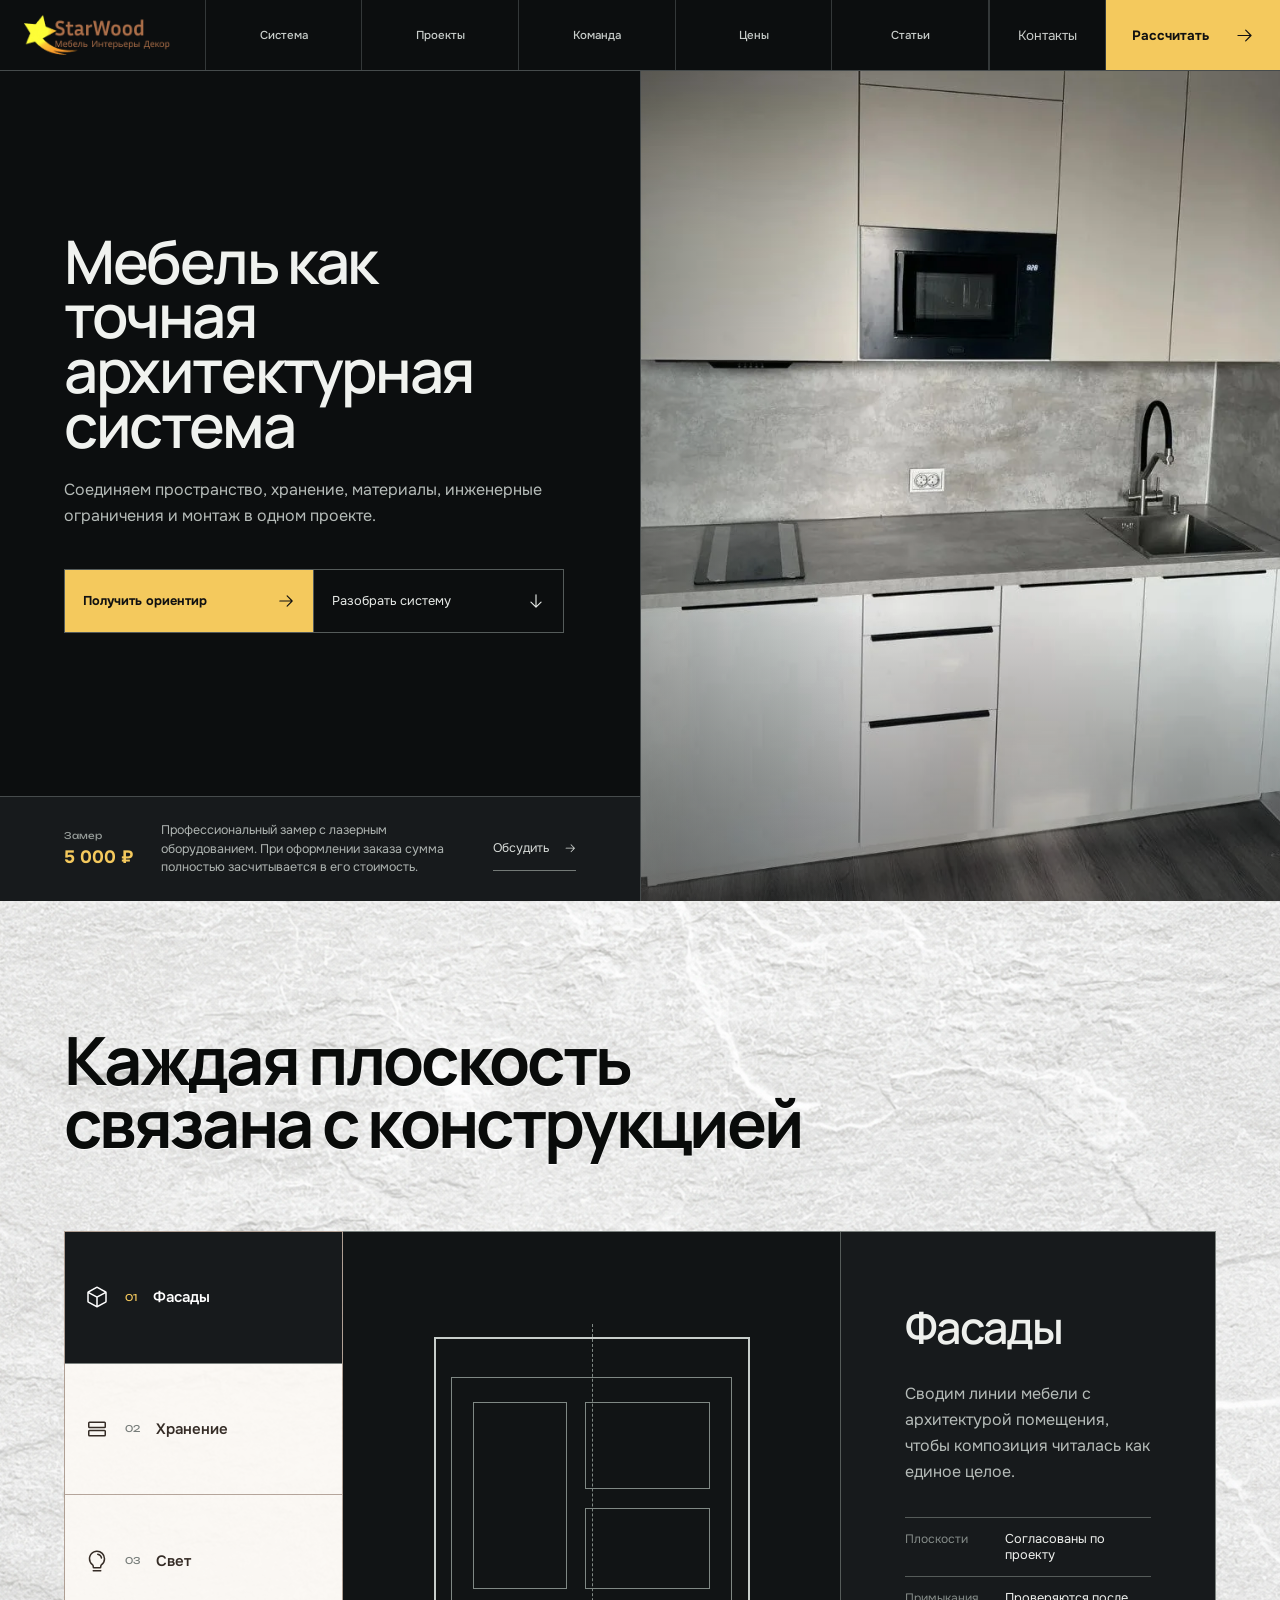
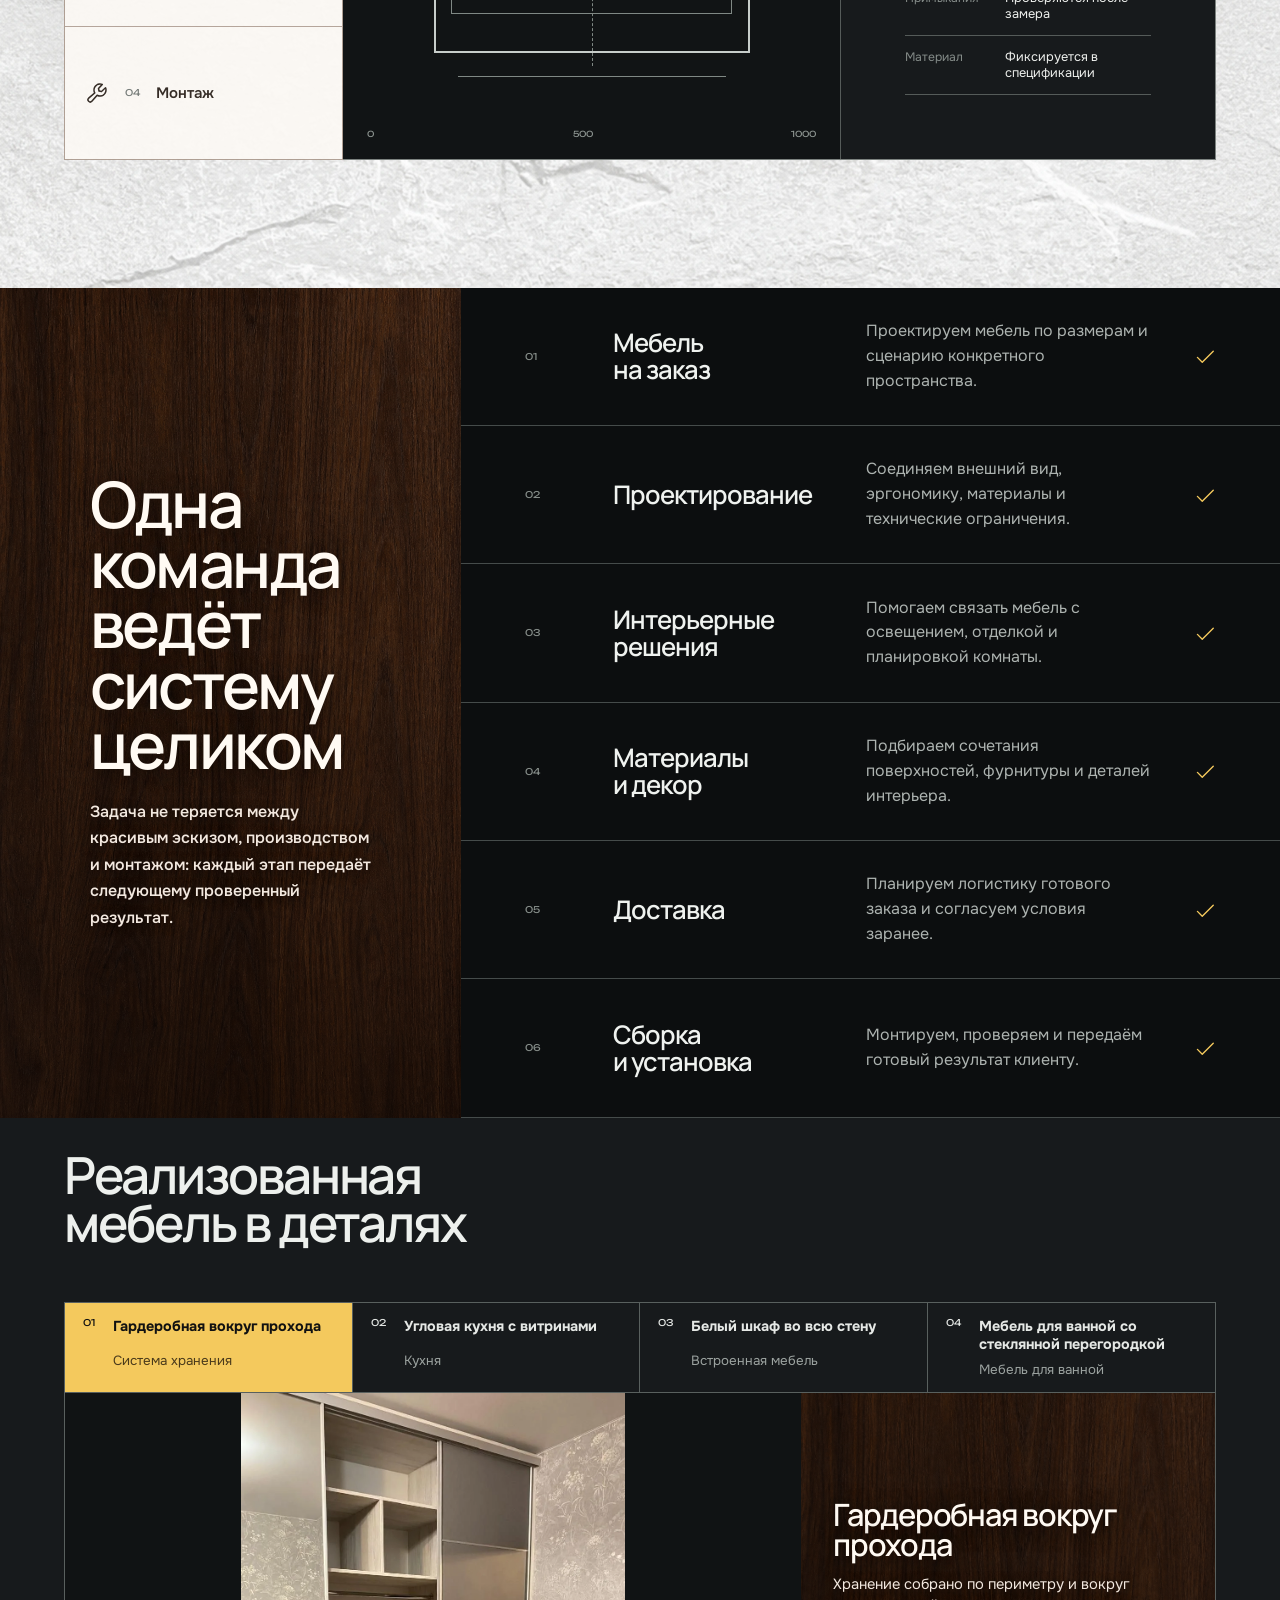
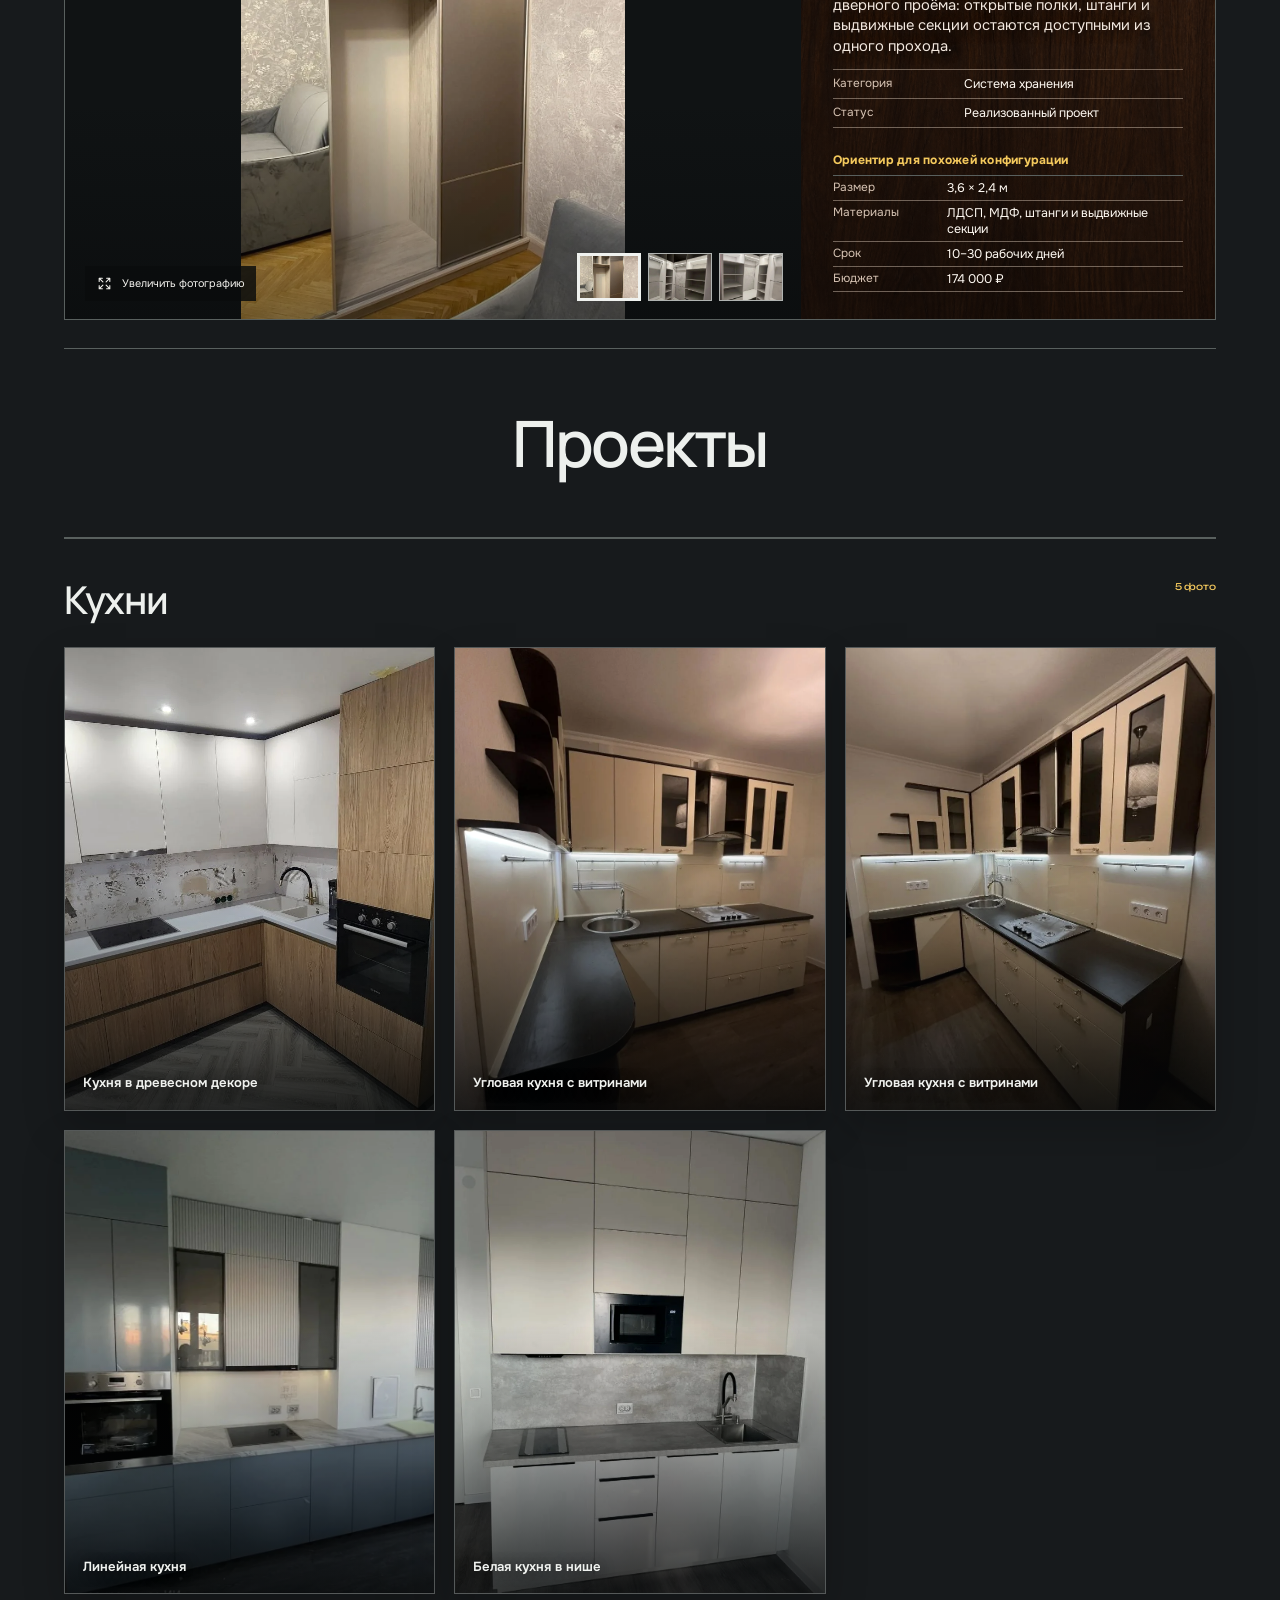
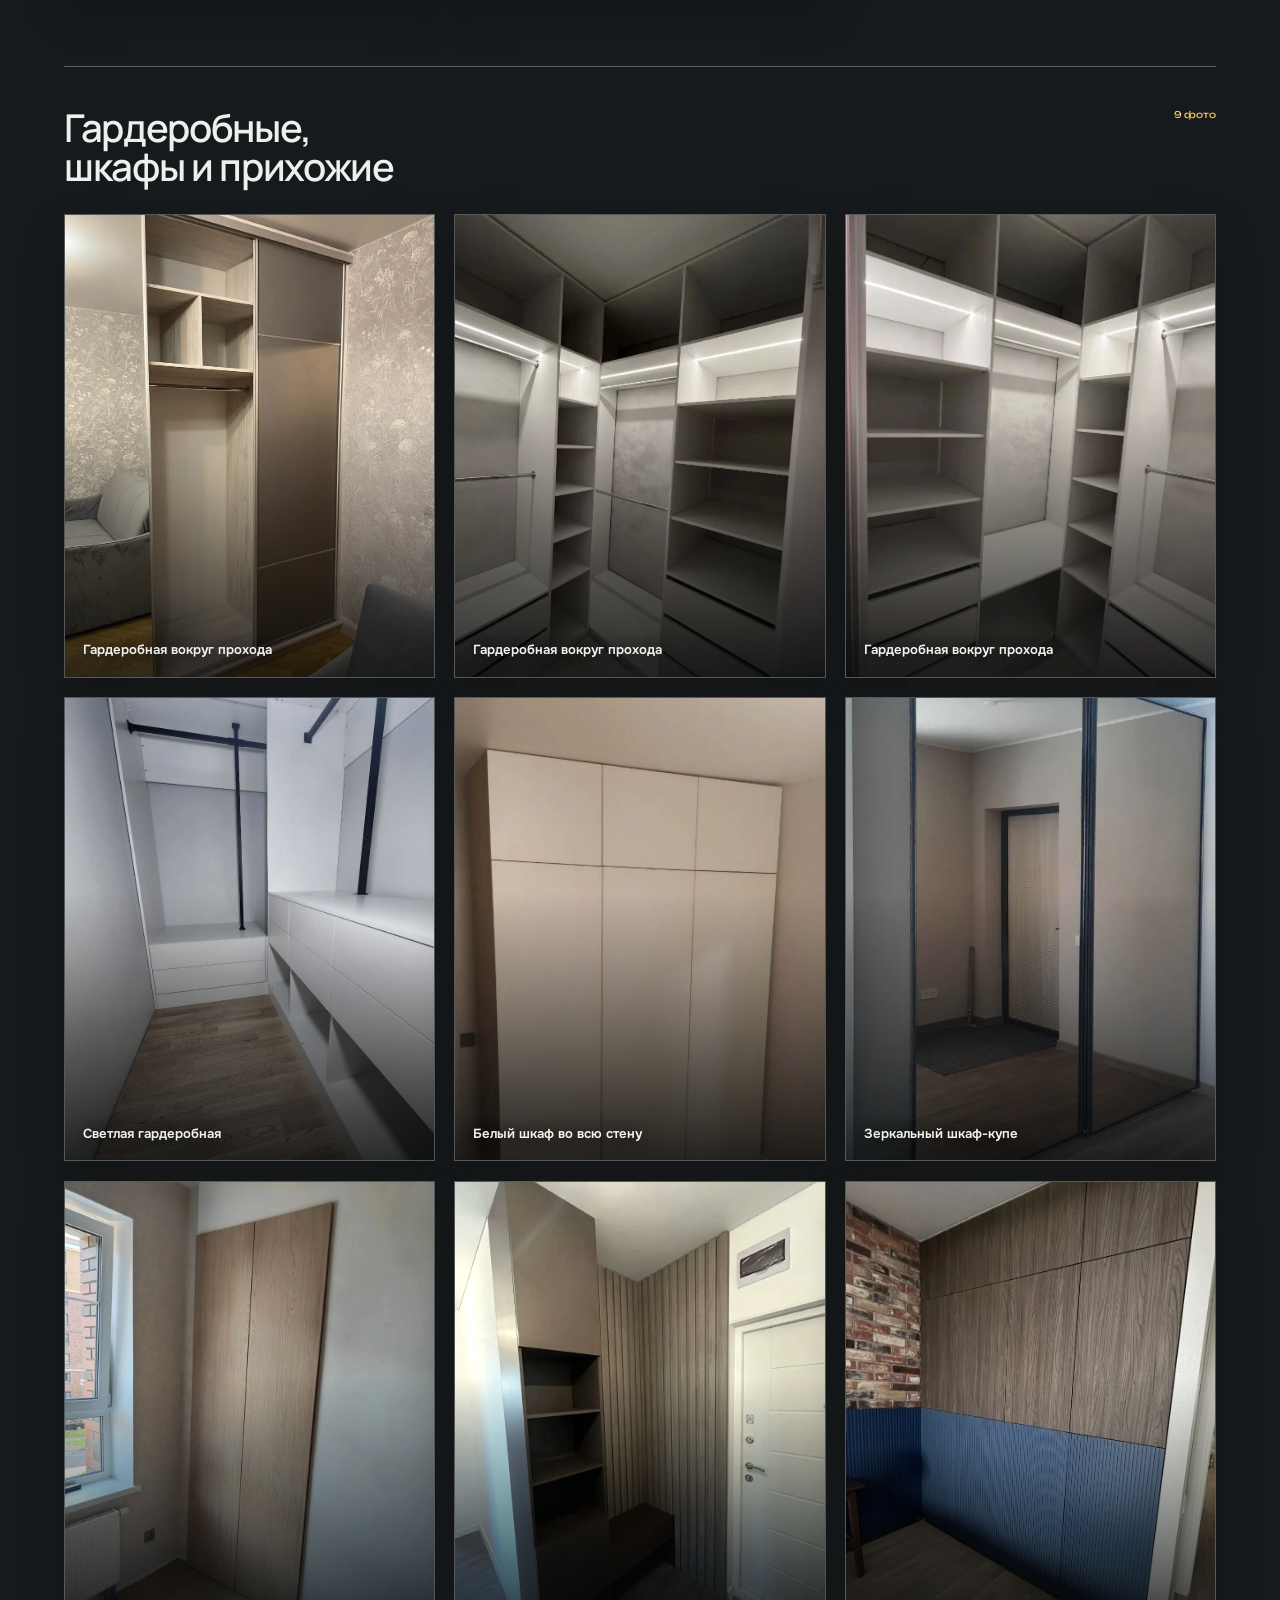
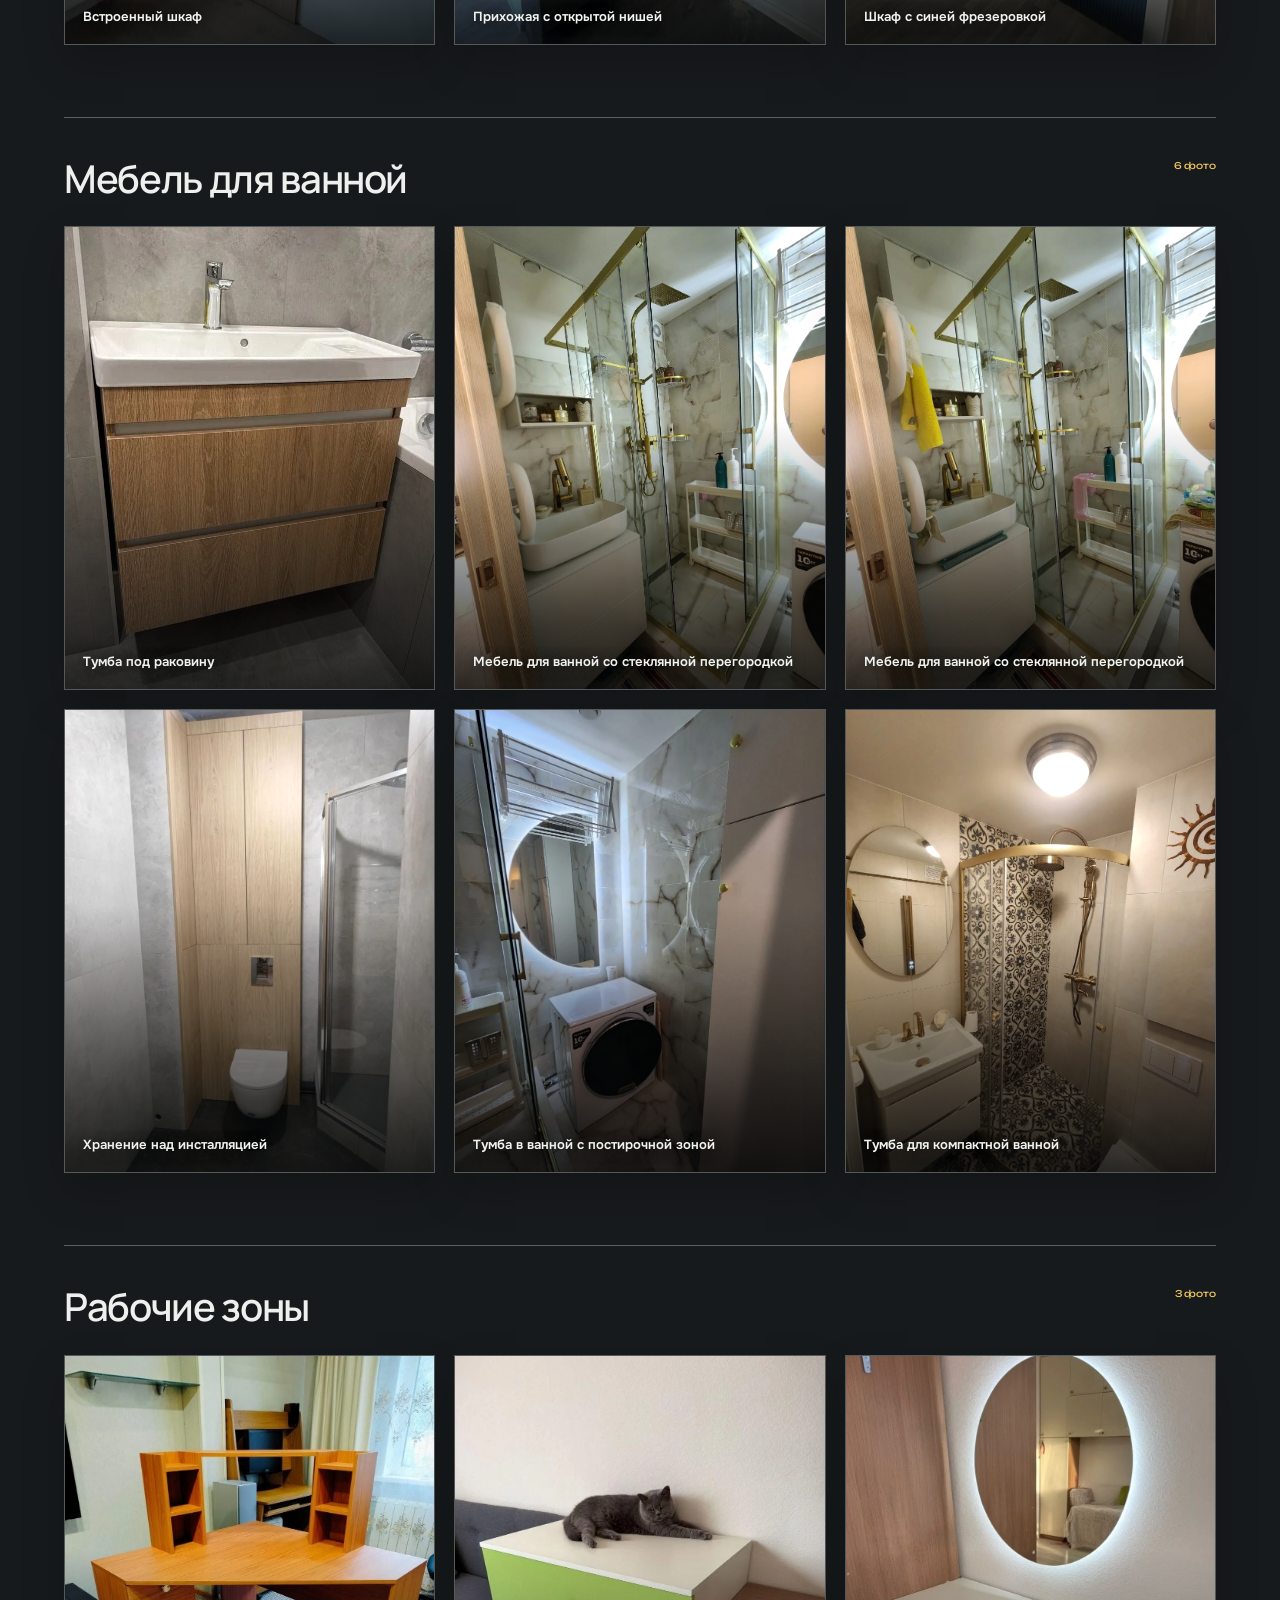
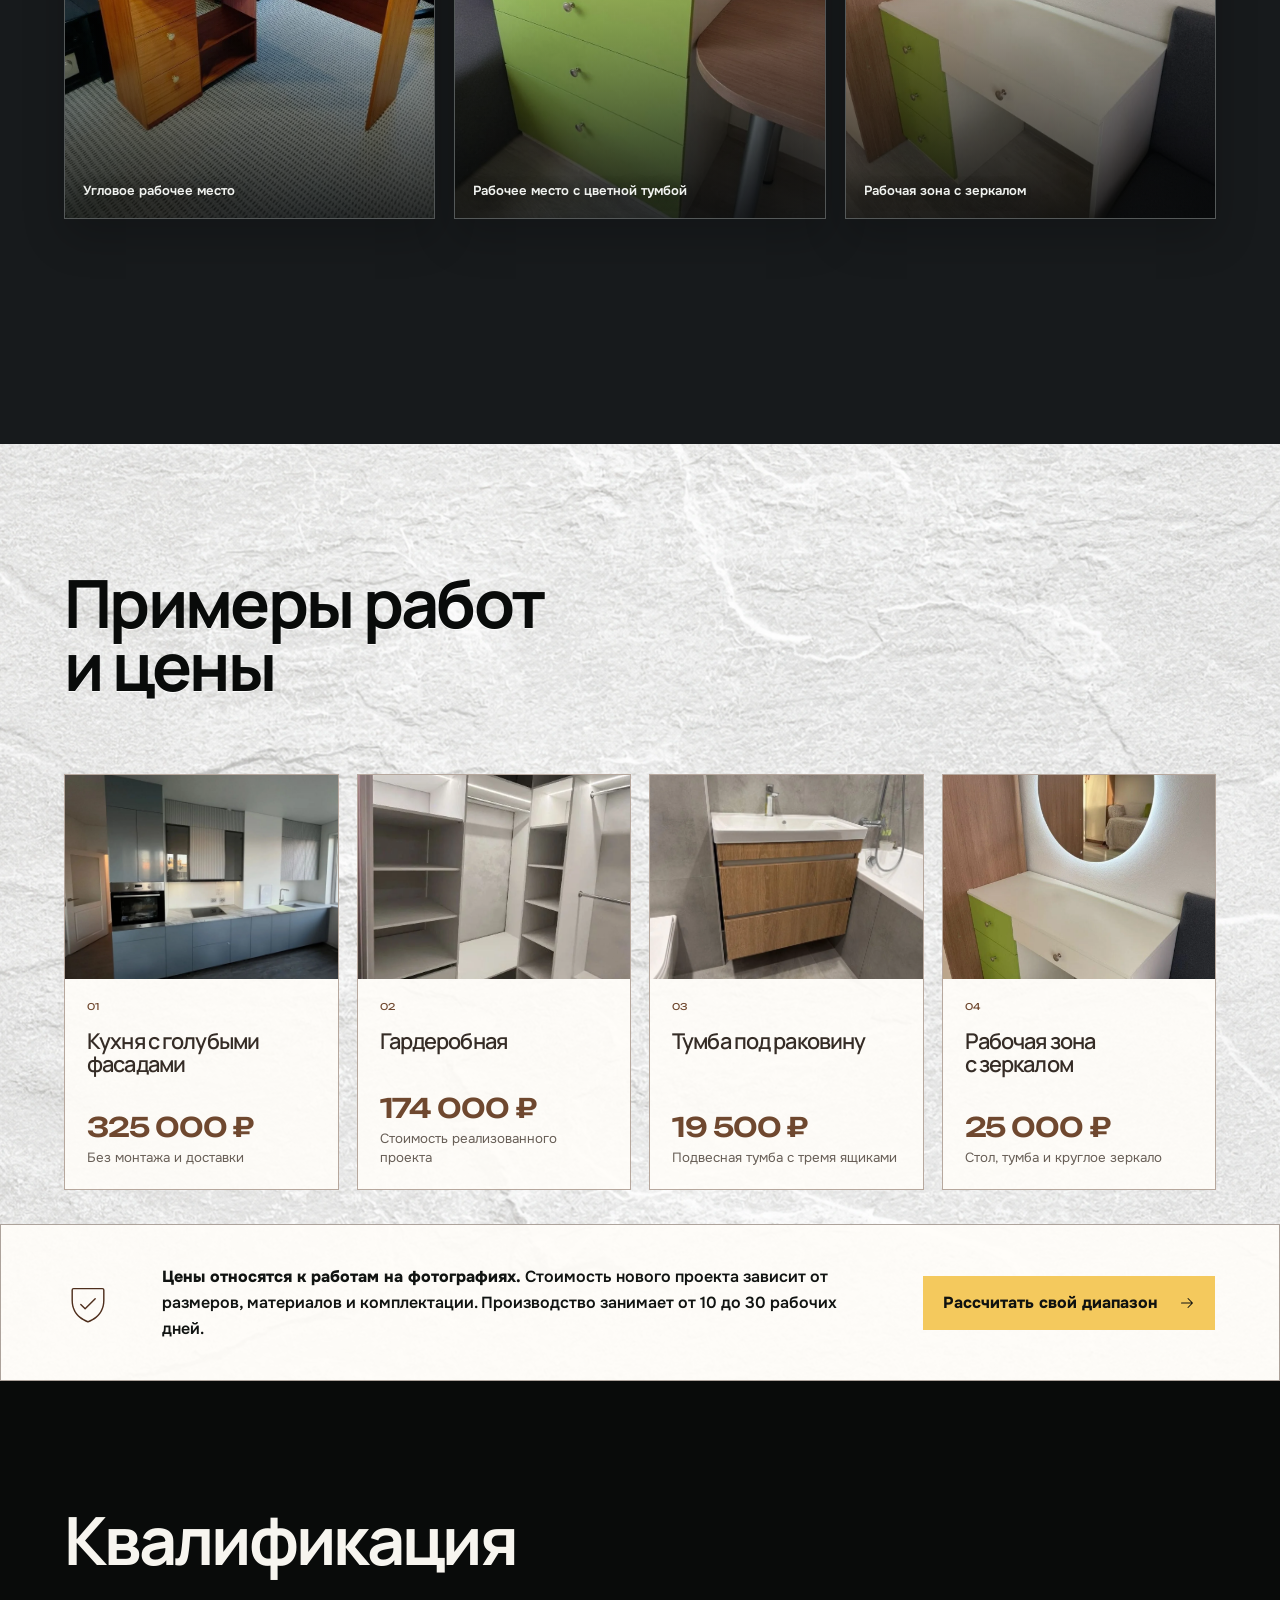
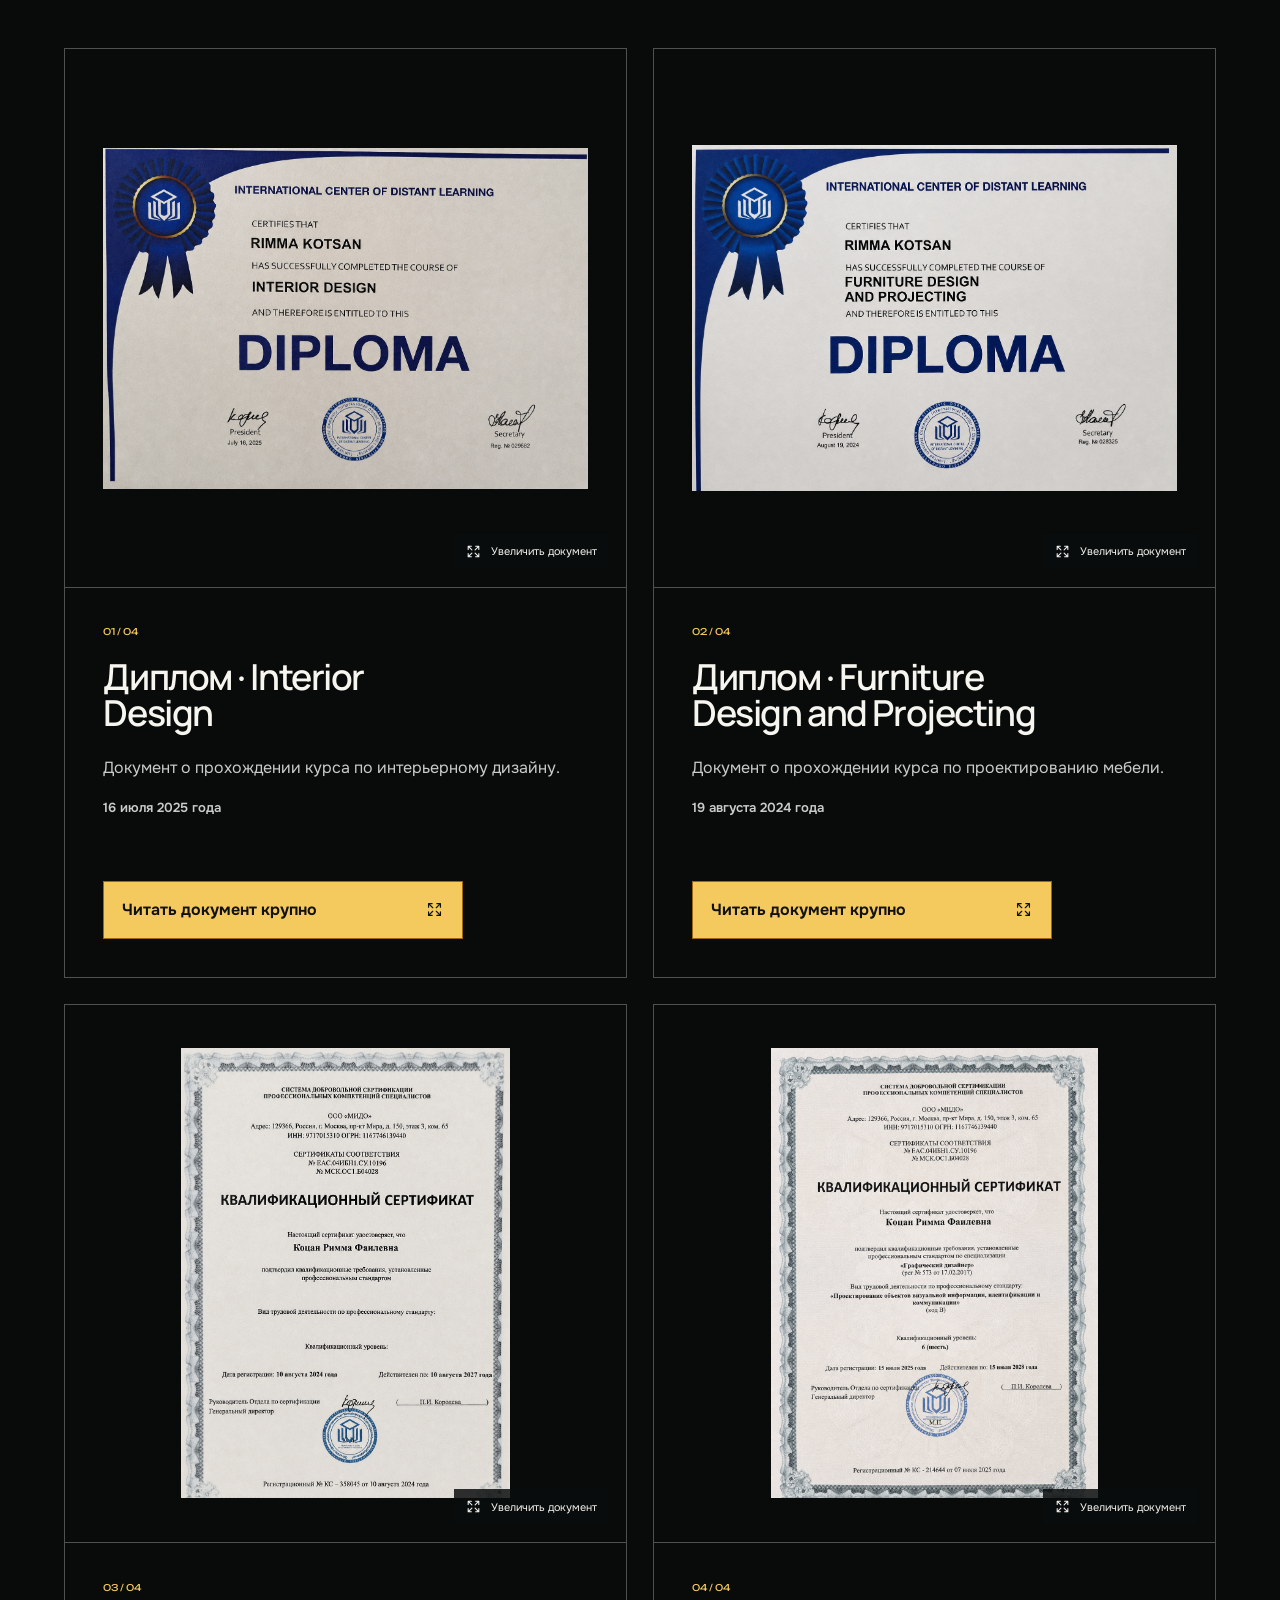
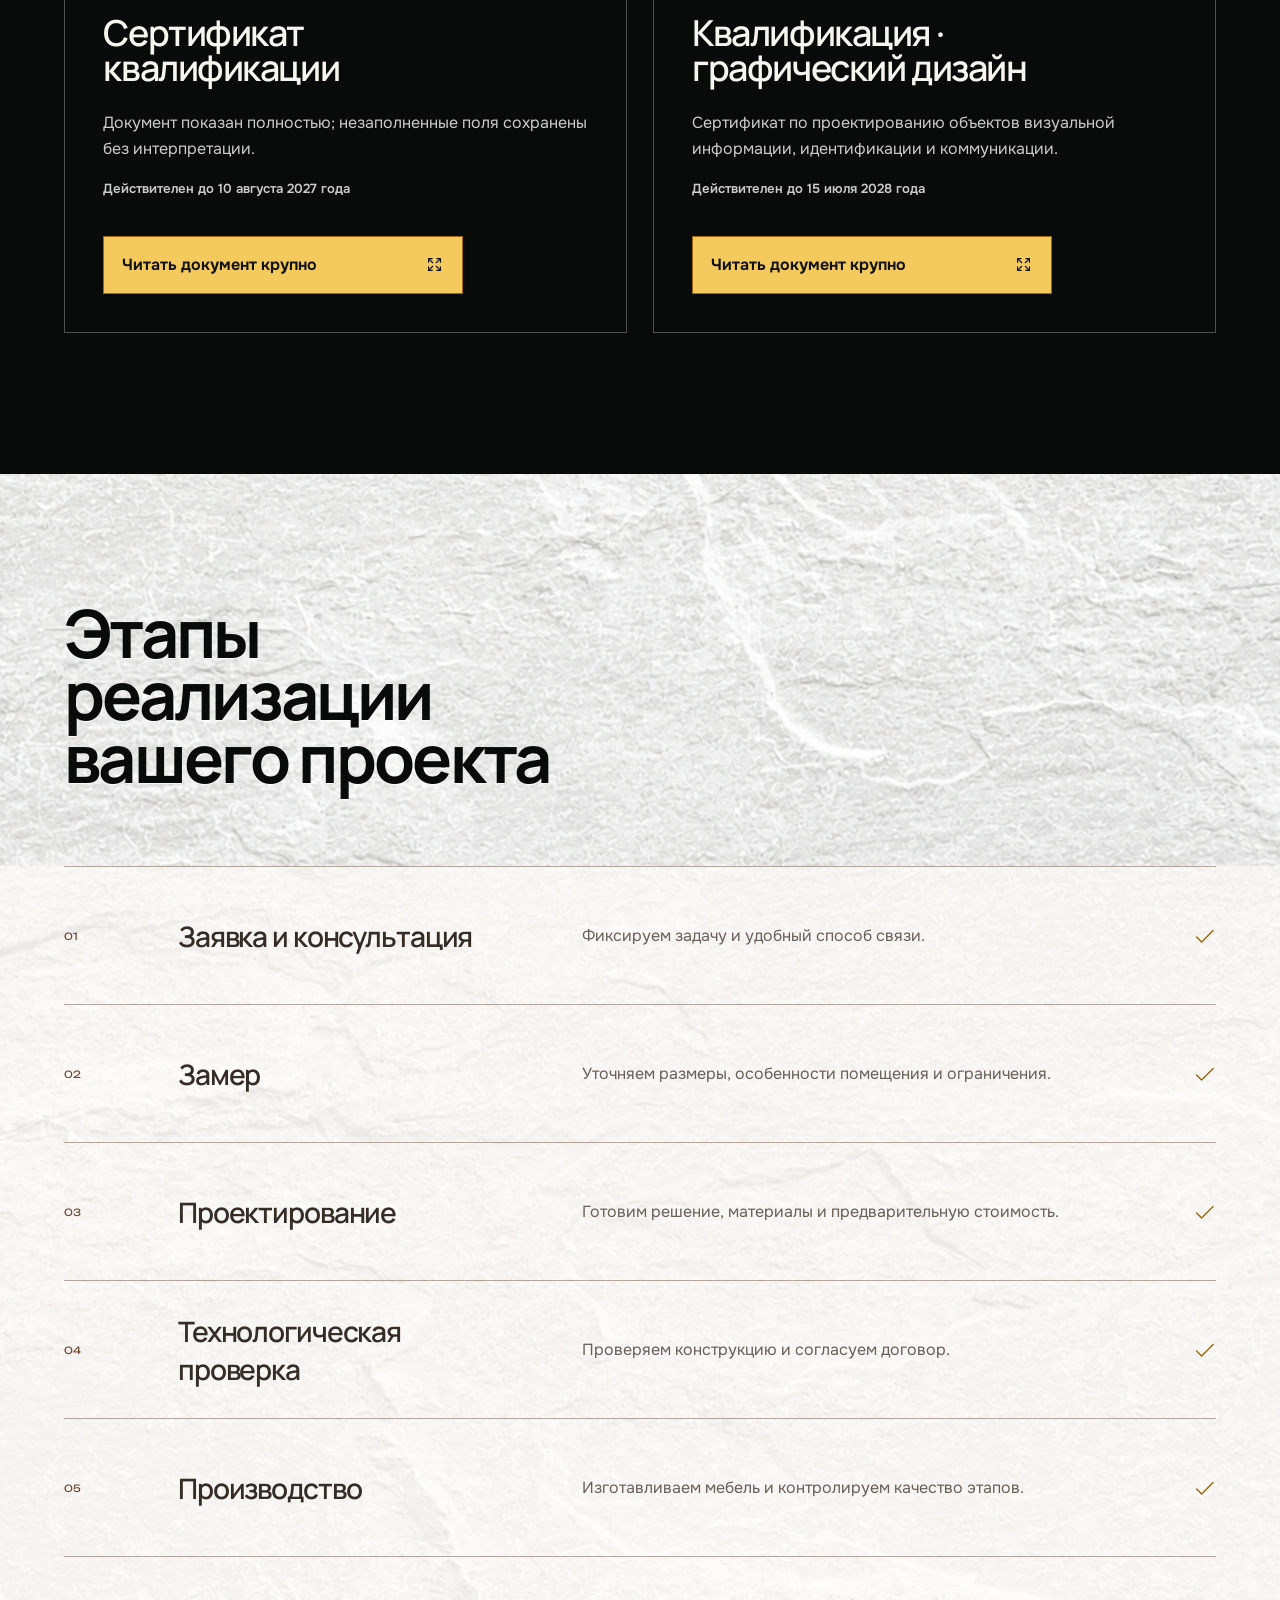
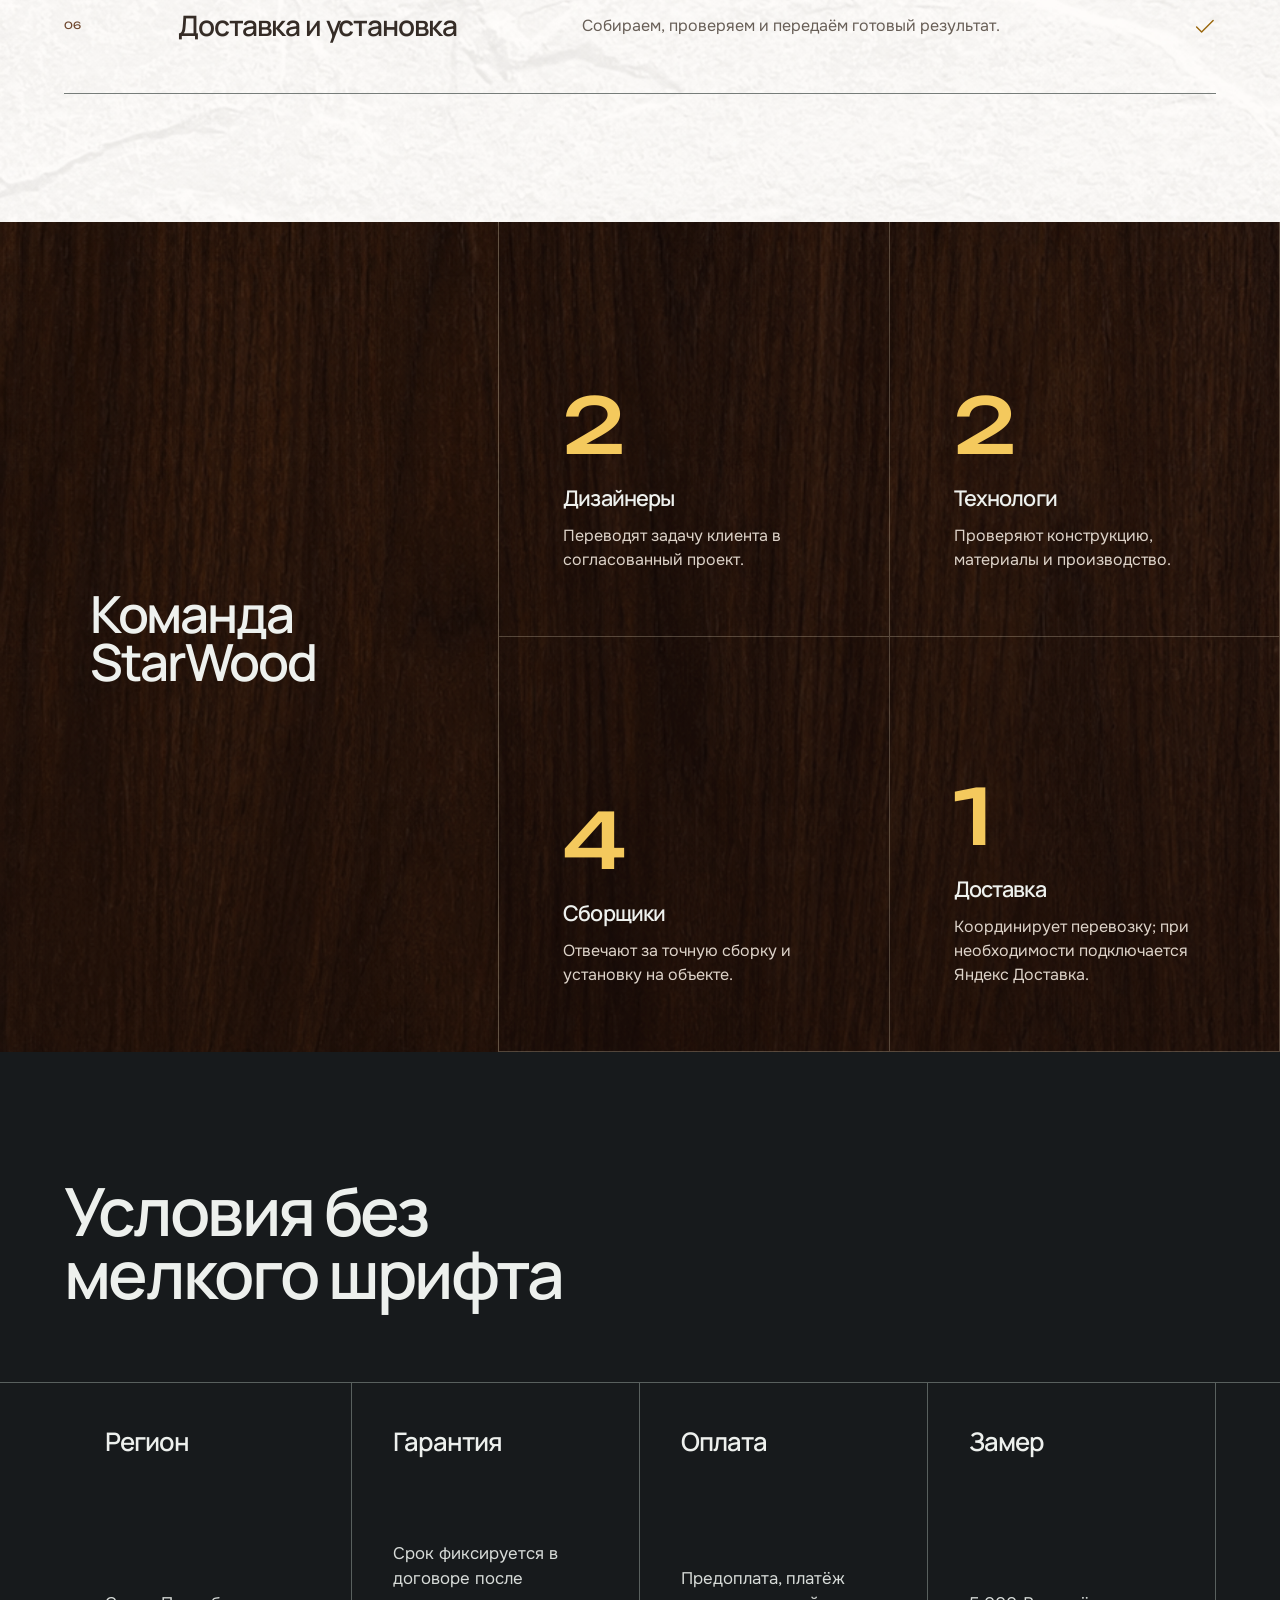
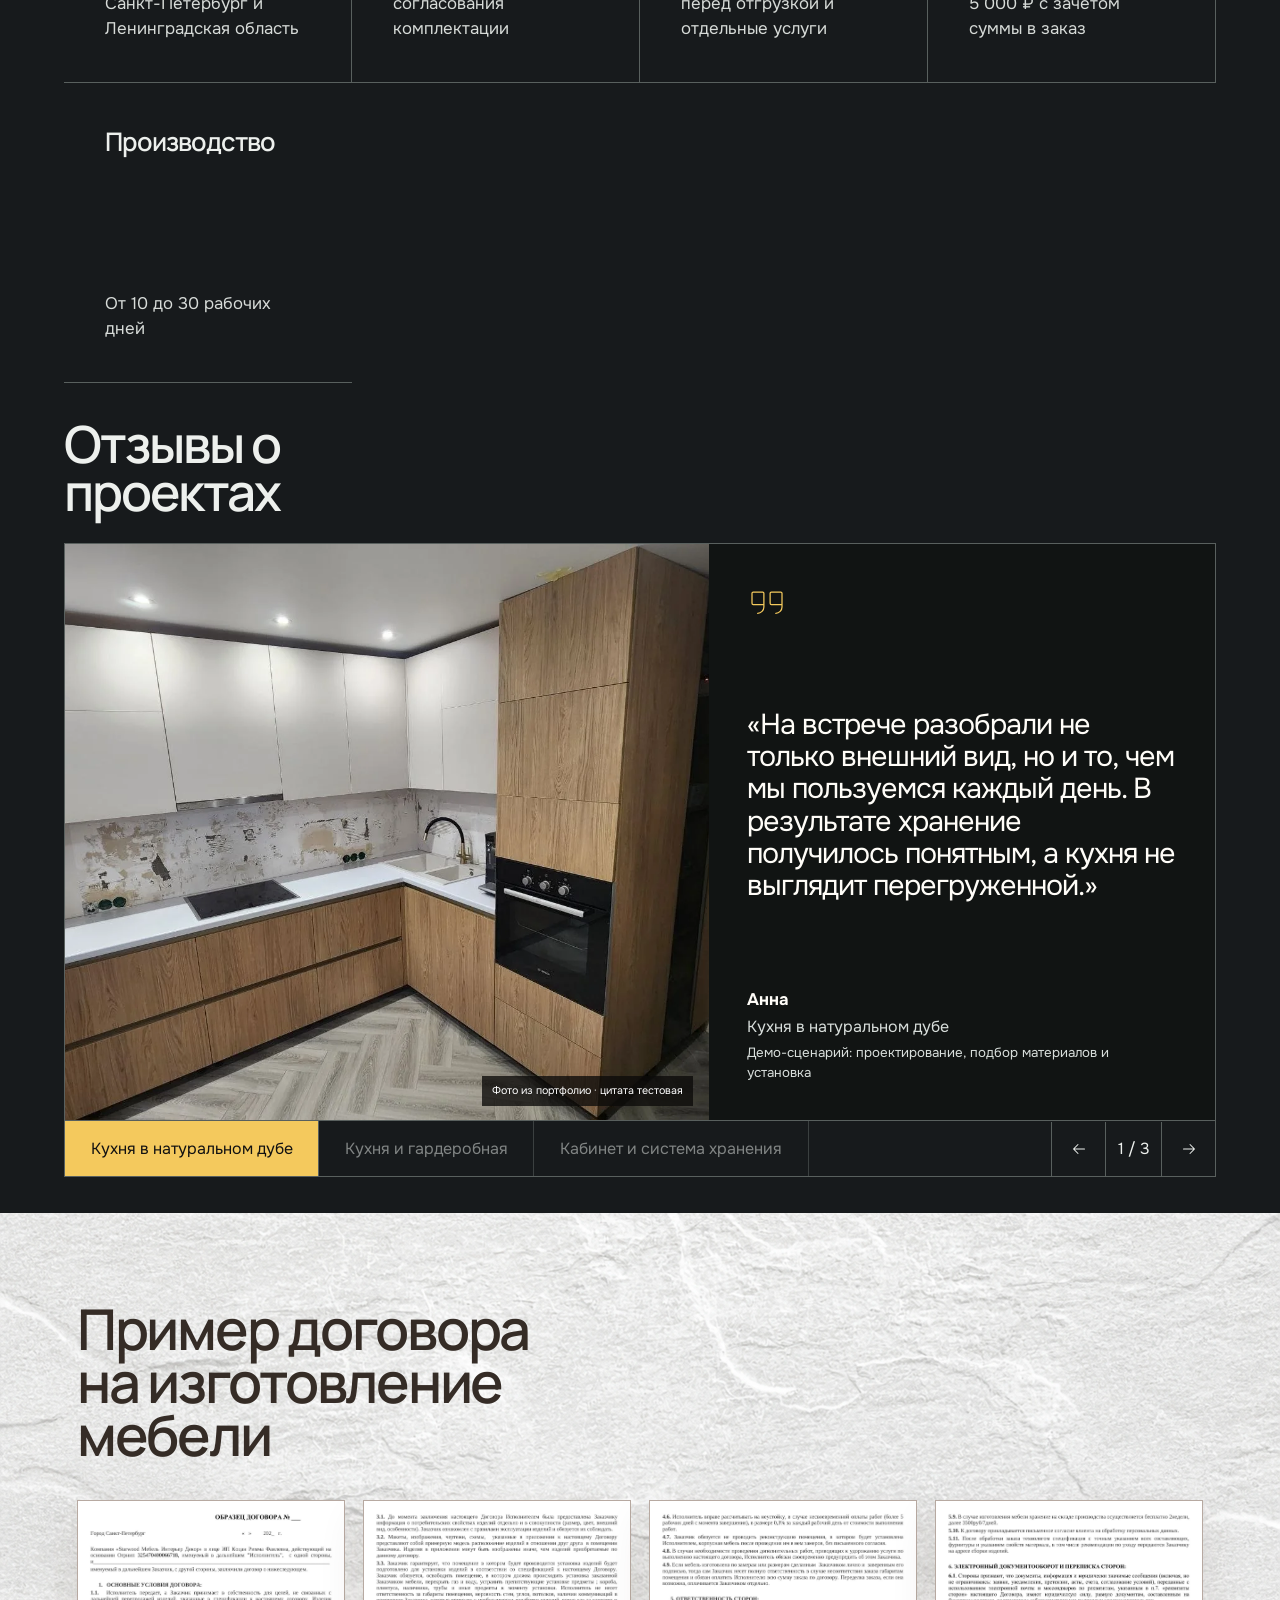
==== commit e5af29ed: "Publish process heading updates" ====
--- a/index.html
+++ b/index.html
@@ -43,11 +43,11 @@
     </script>
 
     <title>StarWood — мебель на заказ</title>
-    <script type="module">requestAnimationFrame(()=>import("/assets/index-CgC8BEUt.js"))</script>
+    <script type="module">requestAnimationFrame(()=>import("/assets/index-CNoTyDdB.js"))</script>
     <style data-build-critical>:root{color:#1b1714;background:#f4f1ec;font-family:Arial,sans-serif;font-synthesis:none;text-rendering:optimizeLegibility}*{box-sizing:border-box}html{scroll-behavior:smooth}body{margin:0;min-width:320px;min-height:100vh;-webkit-font-smoothing:antialiased}img{display:block;max-width:100%}a{color:inherit;text-decoration:none}.precision-site{--precision-black:#0c0e0f;--precision-graphite:#171a1c;--precision-steel:#303537;--precision-paper:#e8e6df;--precision-vellum:#f3f0e8;--precision-ink:#171918;--precision-amber:#f4c95d;--precision-heading-copy-gap:24px;min-width:320px;overflow:clip;color:var(--precision-ink);background:var(--precision-paper);font-family:Arial,sans-serif}.precision-site h1,.precision-site p,.precision-site figure{margin:0}.precision-site h1{font-family:Arial,sans-serif;font-weight:600;letter-spacing:-.04em}.precision-header{position:sticky;z-index:70;top:0;display:grid;grid-template-columns:210px minmax(130px,.55fr) minmax(300px,1fr) auto;min-height:70px;align-items:center;color:#edf0ed;background:var(--precision-black);border-bottom:1px solid #464b4c}.precision-header--home{grid-template-columns:210px minmax(300px,1fr) auto}.precision-header--home .precision-header__action{grid-column:3}.precision-header__contact{display:flex;height:100%;grid-column:2;align-items:center;justify-self:end;padding:0 28px;color:#c9cdca;border-left:1px solid #343839;font-size:.84rem}.precision-header__contact:is(:hover,:focus-visible,:active),.precision-site:has(.precision-contact:target) .precision-header__contact{color:#111;background:var(--precision-amber)}.precision-header__brand{display:flex;height:100%;align-items:center;padding:8px 24px;background:var(--precision-black)}.precision-header__brand img{width:146px;height:auto;filter:brightness(1.72) saturate(.95)}.precision-header__context{padding:0 24px;color:#aeb3b1;font-size:.72rem;line-height:1.35}.precision-header__context--articles{display:flex;height:100%;align-items:center;justify-content:space-between;gap:20px;color:var(--precision-ink);background:var(--precision-vellum);border-right:1px solid #d5d0c6}.precision-header__context--articles svg{width:17px;height:17px;color:var(--precision-amber)}.precision-header__nav{display:flex;justify-content:flex-end;gap:clamp(22px,3vw,52px);padding:0 28px}.precision-header__nav a{display:flex;min-width:44px;min-height:44px;align-items:center;justify-content:center;color:#c9cdca;font-size:.84rem}.precision-header__action{display:flex;height:100%;align-items:center;justify-content:space-between;gap:26px;padding:0 26px;color:#111;background:var(--precision-amber);border-left:1px solid #c9a13e;font-size:.84rem;font-weight:700}.precision-header__action svg{width:19px;height:19px}.precision-rail{position:fixed;z-index:60;top:70px;bottom:0;left:0;display:flex;width:62px;flex-direction:column;color:#c8cdca;background:var(--precision-black);border-right:1px solid #464b4c}.precision-rail a{display:flex;min-height:0;flex:1 1 0;flex-direction:column;align-items:center;justify-content:space-between;padding:14px 0;border-bottom:1px solid #343839}.precision-rail span{font-size:.56rem}.precision-rail strong{writing-mode:vertical-rl;transform:rotate(180deg);font-size:.68rem;font-weight:500}.precision-canvas{margin-left:62px}.precision-hero{position:relative;display:grid;min-height:calc(100svh - 70px);grid-template-columns:minmax(380px,1fr) minmax(0,1fr);grid-template-rows:1fr auto;color:#f0f2ef;background:var(--precision-black)}.precision-hero__media{position:relative;grid-column:2;grid-row:1/3;min-height:700px;overflow:hidden;background:#252929;border-left:1px solid #464b4c}.precision-hero__media:after{position:absolute;inset:0;background:linear-gradient(90deg,rgba(10,12,13,.3),transparent 34%),linear-gradient(180deg,transparent 65%,rgba(9,10,10,.44));content:"";pointer-events:none}.precision-hero__media>img{width:100%;height:100%;object-fit:cover;object-position:center bottom;transform:scale(1.26);transform-origin:center bottom}.precision-hero__copy{display:flex;min-height:560px;flex-direction:column;justify-content:flex-end;padding:clamp(58px,7vw,112px) clamp(34px,5vw,78px)}.precision-hero__copy h1{max-width:10ch;font-size:clamp(2.8rem,4.7vw,6.2rem);line-height:.91;text-wrap:balance}.precision-hero__copy>p{max-width:47ch;margin-top:var(--precision-heading-copy-gap);color:#b5bbb8;line-height:1.65}.precision-hero__actions{display:grid;max-width:500px;grid-template-columns:1fr 1fr;margin-top:40px;border:1px solid #555b5a}.precision-hero__actions a{display:flex;min-height:62px;align-items:center;justify-content:space-between;gap:18px;padding:0 18px;color:#e7eae7;font-size:.8rem}.precision-hero__actions a:first-child{color:#111;background:var(--precision-amber);border-right:1px solid #555b5a;font-weight:700}.precision-hero__actions svg{width:18px;height:18px}.precision-hero__status{display:grid;grid-template-columns:auto minmax(0,1fr) auto;align-items:center;gap:28px;padding:24px clamp(34px,5vw,78px);color:#d7dbd8;background:var(--precision-graphite);border-top:1px solid #464b4c}.precision-hero__status>div{display:grid;gap:5px}.precision-hero__status span{color:#969c99;font-size:.58rem}.precision-hero__status strong{color:var(--precision-amber);font-size:1.12rem}.precision-hero__status p{max-width:52ch;color:#aeb4b1;font-size:.78rem;line-height:1.5}.precision-hero__status>a{display:flex;min-height:44px;align-items:center;gap:15px;padding:10px 0;border-bottom:1px solid #747a77;font-size:.78rem}@media(max-width:1120px){.precision-header{grid-template-columns:190px minmax(120px,1fr) auto}.precision-header__nav{display:none}.precision-hero{grid-template-columns:minmax(330px,1fr) minmax(0,1fr)}}@media(max-width:780px){.precision-header{grid-template-columns:minmax(150px,1fr) auto;min-height:64px}.precision-header--home{grid-template-columns:minmax(132px,1fr) auto auto}.precision-header--home .precision-header__action{grid-column:3}.precision-header__contact{grid-column:2;padding:0 12px}.precision-header__brand{border-right:0}.precision-header__brand img{width:132px}.precision-header__context{display:none}.precision-header__action{padding:0 15px}.precision-header__action svg{display:none}.precision-rail{position:sticky;z-index:60;top:64px;bottom:auto;display:flex;width:100%;height:48px;flex-direction:row;overflow-x:auto;border-right:0;border-bottom:1px solid #464b4c}.precision-rail a{min-height:0;flex:0 0 82px;flex-direction:row;justify-content:center;gap:5px;padding:0 3px;border-right:1px solid #343839;border-bottom:0}.precision-rail span{display:none}.precision-rail strong{writing-mode:initial;transform:none;font-size:.62rem}.precision-canvas{margin-left:0}.precision-hero{min-height:auto;grid-template-columns:1fr;grid-template-rows:auto auto auto}.precision-hero__media{grid-column:1;grid-row:1;min-height:440px;border-left:0}.precision-hero__media>img{object-position:center 70%;transform:none}.precision-hero__copy{min-height:auto;grid-row:2;padding:48px 20px}.precision-hero__copy h1{max-width:11ch;font-size:clamp(2.7rem,12vw,4.8rem)}.precision-hero__copy>p{margin-top:24px}.precision-hero__actions{grid-template-columns:1fr;margin-top:30px}.precision-hero__actions a:first-child{border-right:0;border-bottom:1px solid #555b5a}.precision-hero__status{grid-row:3;grid-template-columns:1fr auto;gap:16px;padding:22px 20px}.precision-hero__status p{grid-column:1/-1;grid-row:2}}.precision-site .precision-header--home{grid-template-columns:clamp(160px,16vw,210px) minmax(0,1fr) auto auto}.precision-site .precision-header--home .precision-header__brand{grid-column:1;grid-row:1}.precision-site .precision-header--home .precision-rail{position:static;grid-column:2;grid-row:1;width:auto;height:70px;flex-direction:row;overflow-x:auto;border-right:0;border-bottom:0;border-left:1px solid #343839}.precision-site .precision-header--home .precision-rail a{min-width:88px;flex:1 1 0;flex-direction:row;align-items:center;justify-content:center;gap:10px;padding:0 10px;border-right:1px solid #343839;border-bottom:0}.precision-site .precision-header--home .precision-rail span{display:none}.precision-site .precision-header--home .precision-rail strong{writing-mode:initial;transform:none;font-size:.72rem}.precision-site .precision-header--home .precision-header__contact{grid-column:3;grid-row:1}.precision-site .precision-header--home .precision-header__action{grid-column:4;grid-row:1}.precision-site .precision-canvas{margin-left:0}@media(max-width:780px){.precision-site .precision-header--home{min-height:112px;grid-template-columns:minmax(132px,1fr) auto auto;grid-template-rows:64px 48px}.precision-site .precision-header--home .precision-rail{grid-column:1/-1;grid-row:2;width:100%;height:48px;flex-direction:row;border-top:1px solid #343839;border-left:0}.precision-site .precision-header--home .precision-rail a{min-width:96px;flex:0 0 96px;padding:0 6px}.precision-site .precision-header--home .precision-header__contact{grid-column:2}.precision-site .precision-header--home .precision-header__action{grid-column:3}}
 </style>
-    <link rel="preload" as="style" href="/assets/index-HAOKTkgW.css" onload="this.onload=null;this.rel='stylesheet'">
-    <noscript><link rel="stylesheet" href="/assets/index-HAOKTkgW.css"></noscript>
+    <link rel="preload" as="style" href="/assets/index-SIjdn3V7.css" onload="this.onload=null;this.rel='stylesheet'">
+    <noscript><link rel="stylesheet" href="/assets/index-SIjdn3V7.css"></noscript>
   </head>
   <body>
     <div id="root" data-prerendered-shell><link rel="preload" as="image" href="/assets/brand/starwood-logo.png"/><link rel="preload" as="image" href="/assets/images/portfolio/white-compact-kitchen.webp" fetchPriority="high"/><main class="precision-site"><header class="precision-header precision-header--home"><a class="precision-header__brand" href="#top" aria-label="StarWood, к началу страницы"><img src="/assets/brand/starwood-logo.png" alt="StarWood — Мебель Интерьер Декор" width="167" height="45"/></a><nav class="precision-rail" aria-label="Разделы сайта"><a href="#system"><span>01</span><strong>Система</strong></a><a href="#projects"><span>02</span><strong>Проекты</strong></a><a href="#team"><span>03</span><strong>Команда</strong></a><a href="#prices"><span>04</span><strong>Цены</strong></a><a href="/articles/"><span>05</span><strong>Статьи</strong></a></nav><a class="precision-header__contact" href="#contact">Контакты</a><a class="precision-header__action" href="#estimate" data-track="header_estimate">Рассчитать <svg xmlns="http://www.w3.org/2000/svg" width="1em" height="1em" fill="currentColor" viewBox="0 0 256 256" aria-hidden="true"><path d="M221.66,133.66l-72,72a8,8,0,0,1-11.32-11.32L196.69,136H40a8,8,0,0,1,0-16H196.69L138.34,61.66a8,8,0,0,1,11.32-11.32l72,72A8,8,0,0,1,221.66,133.66Z"></path></svg></a></header><div class="precision-canvas"><section class="precision-hero" id="top" aria-labelledby="precision-title"><figure class="precision-hero__media"><img src="/assets/images/portfolio/white-compact-kitchen.webp" alt="Реализованная компактная белая кухня StarWood со встроенной техникой и серой рабочей зоной" width="960" height="1237" fetchPriority="high"/></figure><div class="precision-hero__copy"><h1 id="precision-title">Мебель как точная архитектурная система</h1><p>Соединяем пространство, хранение, материалы, инженерные ограничения и монтаж в одном проекте.</p><div class="precision-hero__actions"><a href="#estimate" data-track="hero_estimate">Получить ориентир <svg xmlns="http://www.w3.org/2000/svg" width="1em" height="1em" fill="currentColor" viewBox="0 0 256 256" aria-hidden="true"><path d="M221.66,133.66l-72,72a8,8,0,0,1-11.32-11.32L196.69,136H40a8,8,0,0,1,0-16H196.69L138.34,61.66a8,8,0,0,1,11.32-11.32l72,72A8,8,0,0,1,221.66,133.66Z"></path></svg></a><a href="#system">Разобрать систему <svg xmlns="http://www.w3.org/2000/svg" width="1em" height="1em" fill="currentColor" viewBox="0 0 256 256" aria-hidden="true"><path d="M205.66,149.66l-72,72a8,8,0,0,1-11.32,0l-72-72a8,8,0,0,1,11.32-11.32L120,196.69V40a8,8,0,0,1,16,0V196.69l58.34-58.35a8,8,0,0,1,11.32,11.32Z"></path></svg></a></div></div><div class="precision-hero__status" aria-label="Условия начала проекта"><div><span>Замер</span><strong>5 000 ₽</strong></div><p>Профессиональный замер с лазерным оборудованием. При оформлении заказа сумма полностью засчитывается в его стоимость.</p><a href="#contact">Обсудить <svg xmlns="http://www.w3.org/2000/svg" width="1em" height="1em" fill="currentColor" viewBox="0 0 256 256" aria-hidden="true"><path d="M221.66,133.66l-72,72a8,8,0,0,1-11.32-11.32L196.69,136H40a8,8,0,0,1,0-16H196.69L138.34,61.66a8,8,0,0,1,11.32-11.32l72,72A8,8,0,0,1,221.66,133.66Z"></path></svg></a></div></section></div></main></div>
--- a/assets/index-SIjdn3V7.css
+++ b/assets/index-SIjdn3V7.css
@@ -0,0 +1 @@
+@font-face{font-family:Manrope Variable;font-style:normal;font-display:swap;font-weight:200 800;src:url([data-uri]) format("woff2-variations");unicode-range:U+0460-052F,U+1C80-1C8A,U+20B4,U+2DE0-2DFF,U+A640-A69F,U+FE2E-FE2F}@font-face{font-family:Manrope Variable;font-style:normal;font-display:swap;font-weight:200 800;src:url(/assets/manrope-cyrillic-wght-normal-Dvxsihut.woff2) format("woff2-variations");unicode-range:U+0301,U+0400-045F,U+0490-0491,U+04B0-04B1,U+2116}@font-face{font-family:Manrope Variable;font-style:normal;font-display:swap;font-weight:200 800;src:url(/assets/manrope-greek-wght-normal-DL7QRZyv.woff2) format("woff2-variations");unicode-range:U+0370-0377,U+037A-037F,U+0384-038A,U+038C,U+038E-03A1,U+03A3-03FF}@font-face{font-family:Manrope Variable;font-style:normal;font-display:swap;font-weight:200 800;src:url(/assets/manrope-vietnamese-wght-normal-usUDDRr7.woff2) format("woff2-variations");unicode-range:U+0102-0103,U+0110-0111,U+0128-0129,U+0168-0169,U+01A0-01A1,U+01AF-01B0,U+0300-0301,U+0303-0304,U+0308-0309,U+0323,U+0329,U+1EA0-1EF9,U+20AB}@font-face{font-family:Manrope Variable;font-style:normal;font-display:swap;font-weight:200 800;src:url(/assets/manrope-latin-ext-wght-normal-Ch3YOpNY.woff2) format("woff2-variations");unicode-range:U+0100-02BA,U+02BD-02C5,U+02C7-02CC,U+02CE-02D7,U+02DD-02FF,U+0304,U+0308,U+0329,U+1D00-1DBF,U+1E00-1E9F,U+1EF2-1EFF,U+2020,U+20A0-20AB,U+20AD-20C0,U+2113,U+2C60-2C7F,U+A720-A7FF}@font-face{font-family:Manrope Variable;font-style:normal;font-display:swap;font-weight:200 800;src:url(/assets/manrope-latin-wght-normal-DHIcAJRg.woff2) format("woff2-variations");unicode-range:U+0000-00FF,U+0131,U+0152-0153,U+02BB-02BC,U+02C6,U+02DA,U+02DC,U+0304,U+0308,U+0329,U+2000-206F,U+20AC,U+2122,U+2191,U+2193,U+2212,U+2215,U+FEFF,U+FFFD}@font-face{font-family:Onest Variable;font-style:normal;font-display:swap;font-weight:100 900;src:url([data-uri]) format("woff2-variations");unicode-range:U+0460-052F,U+1C80-1C8A,U+20B4,U+2DE0-2DFF,U+A640-A69F,U+FE2E-FE2F}@font-face{font-family:Onest Variable;font-style:normal;font-display:swap;font-weight:100 900;src:url(/assets/onest-cyrillic-wght-normal-DXI_y_WF.woff2) format("woff2-variations");unicode-range:U+0301,U+0400-045F,U+0490-0491,U+04B0-04B1,U+2116}@font-face{font-family:Onest Variable;font-style:normal;font-display:swap;font-weight:100 900;src:url(/assets/onest-latin-ext-wght-normal-CnNj8hVb.woff2) format("woff2-variations");unicode-range:U+0100-02BA,U+02BD-02C5,U+02C7-02CC,U+02CE-02D7,U+02DD-02FF,U+0304,U+0308,U+0329,U+1D00-1DBF,U+1E00-1E9F,U+1EF2-1EFF,U+2020,U+20A0-20AB,U+20AD-20C0,U+2113,U+2C60-2C7F,U+A720-A7FF}@font-face{font-family:Onest Variable;font-style:normal;font-display:swap;font-weight:100 900;src:url(/assets/onest-latin-wght-normal-CUIqqgP9.woff2) format("woff2-variations");unicode-range:U+0000-00FF,U+0131,U+0152-0153,U+02BB-02BC,U+02C6,U+02DA,U+02DC,U+0304,U+0308,U+0329,U+2000-206F,U+20AC,U+2122,U+2191,U+2193,U+2212,U+2215,U+FEFF,U+FFFD}@font-face{font-family:Unbounded Variable;font-style:normal;font-display:swap;font-weight:200 900;src:url([data-uri]) format("woff2-variations");unicode-range:U+0460-052F,U+1C80-1C8A,U+20B4,U+2DE0-2DFF,U+A640-A69F,U+FE2E-FE2F}@font-face{font-family:Unbounded Variable;font-style:normal;font-display:swap;font-weight:200 900;src:url(/assets/unbounded-cyrillic-wght-normal-C627f1f8.woff2) format("woff2-variations");unicode-range:U+0301,U+0400-045F,U+0490-0491,U+04B0-04B1,U+2116}@font-face{font-family:Unbounded Variable;font-style:normal;font-display:swap;font-weight:200 900;src:url(/assets/unbounded-vietnamese-wght-normal-rat7GD3o.woff2) format("woff2-variations");unicode-range:U+0102-0103,U+0110-0111,U+0128-0129,U+0168-0169,U+01A0-01A1,U+01AF-01B0,U+0300-0301,U+0303-0304,U+0308-0309,U+0323,U+0329,U+1EA0-1EF9,U+20AB}@font-face{font-family:Unbounded Variable;font-style:normal;font-display:swap;font-weight:200 900;src:url(/assets/unbounded-latin-ext-wght-normal-D6H-S6MW.woff2) format("woff2-variations");unicode-range:U+0100-02BA,U+02BD-02C5,U+02C7-02CC,U+02CE-02D7,U+02DD-02FF,U+0304,U+0308,U+0329,U+1D00-1DBF,U+1E00-1E9F,U+1EF2-1EFF,U+2020,U+20A0-20AB,U+20AD-20C0,U+2113,U+2C60-2C7F,U+A720-A7FF}@font-face{font-family:Unbounded Variable;font-style:normal;font-display:swap;font-weight:200 900;src:url(/assets/unbounded-latin-wght-normal-D5afBTBx.woff2) format("woff2-variations");unicode-range:U+0000-00FF,U+0131,U+0152-0153,U+02BB-02BC,U+02C6,U+02DA,U+02DC,U+0304,U+0308,U+0329,U+2000-206F,U+20AC,U+2122,U+2191,U+2193,U+2212,U+2215,U+FEFF,U+FFFD}.precision-site{--precision-black: #0c0e0f;--precision-graphite: #171a1c;--precision-steel: #303537;--precision-aluminum: #aeb4b2;--precision-paper: #e8e6df;--precision-vellum: #f3f0e8;--precision-ink: #171918;--precision-muted: #747a78;--precision-amber: #f4c95d;--material-stone: #f4f1eb;--material-stone-ink: #352c26;--material-stone-muted: #685f57;--material-wood: #6f482f;--material-wood-deep: #3d281c;--material-line: rgba(91, 61, 41, .44);--precision-heading-copy-gap: 24px;min-width:320px;overflow:clip;color:var(--precision-ink);background:var(--precision-paper);font-family:Onest Variable,sans-serif}.precision-site section[id]{scroll-margin-top:82px}.precision-site h1,.precision-site h2,.precision-site h3,.precision-site p,.precision-site figure,.precision-site dl,.precision-site dd,.precision-site ol{margin:0}.precision-site h1,.precision-site h2,.precision-site h3{font-family:Manrope Variable,sans-serif;font-weight:580;letter-spacing:-.04em}.precision-site a{text-decoration:none}.precision-site button{color:inherit}.precision-site svg{flex:0 0 auto}.precision-header{position:sticky;z-index:70;top:0;display:grid;grid-template-columns:210px minmax(130px,.55fr) minmax(300px,1fr) auto;min-height:70px;align-items:center;color:#edf0ed;background:var(--precision-black);border-bottom:1px solid #464b4c}.precision-header--home{grid-template-columns:210px minmax(300px,1fr) auto}.precision-header--home .precision-header__action{grid-column:3}.precision-header__contact{display:flex;height:100%;grid-column:2;align-items:center;justify-self:end;padding:0 28px;color:#c9cdca;border-left:1px solid #343839;font-size:.84rem;transition:color .18s ease,background-color .18s ease}.precision-header__contact:is(:hover,:focus-visible,:active),.precision-site:has(.precision-contact:target) .precision-header__contact{color:#111;background:var(--precision-amber)}.precision-header__brand{display:flex;height:100%;align-items:center;padding:8px 24px;background:var(--precision-black)}.precision-header__brand img{width:146px;height:auto;filter:brightness(1.72) saturate(.95)}.precision-header__context{padding:0 24px;color:#aeb3b1;font-family:Unbounded Variable,sans-serif;font-size:.72rem;line-height:1.35}.precision-header__context--articles{display:flex;height:100%;align-items:center;justify-content:space-between;gap:20px;color:var(--precision-ink);background:var(--precision-vellum);border-right:1px solid #d5d0c6;transition:color .18s ease,background-color .18s ease}.precision-header__context--articles svg{width:17px;height:17px;color:var(--precision-amber);transition:transform .23s cubic-bezier(.16,1,.3,1)}.precision-header__context--articles:hover{color:var(--precision-ink);background:#ebe6dc}.precision-header__context--articles:hover svg{color:var(--precision-ink);transform:translate(4px)}.precision-header__nav{display:flex;justify-content:flex-end;gap:clamp(22px,3vw,52px);padding:0 28px}.precision-header__nav a{display:flex;min-width:44px;min-height:44px;align-items:center;justify-content:center;color:#c9cdca;font-size:.84rem;transition:color .18s ease}.precision-header__nav a:hover{color:#fff}.precision-header__action{display:flex;height:100%;align-items:center;justify-content:space-between;gap:26px;padding:0 26px;color:#111;background:var(--precision-amber);border-left:1px solid #343839;font-size:.84rem;font-weight:680}.precision-header__action svg{width:19px;height:19px;transition:transform .23s cubic-bezier(.16,1,.3,1)}.precision-header__action:hover svg{transform:translate(5px)}.precision-rail{position:fixed;z-index:60;top:70px;bottom:0;left:0;display:flex;width:62px;flex-direction:column;color:#c8cdca;background:var(--precision-black);border-right:1px solid #464b4c}.precision-rail a{display:flex;min-height:0;flex:1 1 0;flex-direction:column;align-items:center;justify-content:space-between;padding:14px 0;border-bottom:1px solid #343839;transition:color .18s ease,background-color .18s ease}.precision-rail a:hover{color:var(--precision-black);background:var(--precision-amber)}.precision-rail span{font-family:Unbounded Variable,sans-serif;font-size:.56rem}.precision-rail strong{writing-mode:vertical-rl;transform:rotate(180deg);font-size:.68rem;font-weight:500}.precision-canvas{margin-left:62px}.precision-hero{position:relative;display:grid;height:calc(100svh - 70px);min-height:820px;grid-template-columns:minmax(380px,1fr) minmax(0,1fr);grid-template-rows:1fr auto;color:#f0f2ef;background:var(--precision-black)}.precision-hero__media{position:relative;grid-column:2;grid-row:1 / 3;min-height:0;overflow:hidden;background:#252929;border-left:1px solid #464b4c}.precision-hero__media:after{position:absolute;top:0;right:0;bottom:0;left:0;background:linear-gradient(90deg,rgba(10,12,13,.3),transparent 34%),linear-gradient(180deg,transparent 65%,rgba(9,10,10,.44));content:"";pointer-events:none}.precision-hero__media>img{width:100%;height:100%;object-fit:cover;object-position:center bottom;transform:scale(1.26);transform-origin:center bottom}.precision-hero__copy{display:flex;min-height:0;flex-direction:column;justify-content:center;padding:clamp(58px,7vw,112px) clamp(34px,5vw,78px)}.precision-hero__copy h1{max-width:10ch;font-size:clamp(2.8rem,4.7vw,6.2rem);line-height:.91;text-wrap:balance}.precision-hero__copy>p{max-width:47ch;margin-top:var(--precision-heading-copy-gap);color:#b5bbb8;line-height:1.65}.precision-hero__actions{display:grid;max-width:500px;grid-template-columns:1fr 1fr;margin-top:40px;border:1px solid #555b5a}.precision-hero__actions a{display:flex;min-height:62px;align-items:center;justify-content:space-between;gap:18px;padding:0 18px;color:#e7eae7;font-size:.8rem}.precision-hero__actions a:first-child{color:#111;background:var(--precision-amber);border-right:1px solid #555b5a;font-weight:680}.precision-hero__actions svg{width:18px;height:18px}.precision-hero__status{display:grid;grid-template-columns:auto minmax(0,1fr) auto;align-items:center;gap:28px;padding:24px clamp(34px,5vw,78px);color:#d7dbd8;background:var(--precision-graphite);border-top:1px solid #464b4c}.precision-hero__status>div{display:grid;gap:5px}.precision-hero__status span{color:#969c99;font-family:Unbounded Variable,sans-serif;font-size:.58rem}.precision-hero__status strong{color:var(--precision-amber);font-size:1.12rem}.precision-hero__status p{max-width:52ch;color:#aeb4b1;font-size:.78rem;line-height:1.5}.precision-hero__status>a{display:flex;min-height:44px;align-items:center;gap:15px;padding:10px 0;border-bottom:1px solid #747a77;font-size:.78rem}.precision-section-heading{display:grid;grid-template-columns:minmax(0,1.25fr) minmax(280px,.75fr);align-items:end;gap:clamp(40px,8vw,130px);max-width:1460px;margin:0 auto;padding:clamp(80px,10vw,150px) clamp(22px,5vw,80px) clamp(48px,6vw,88px)}.precision-section-heading :is(h1,h2){max-width:13ch;font-size:clamp(2.75rem,5.2vw,6rem);line-height:.94}.precision-section-heading p{max-width:56ch;color:var(--precision-muted);line-height:1.68}.precision-system{background-color:var(--precision-vellum);background-image:linear-gradient(rgba(30,33,32,.045) 1px,transparent 1px),linear-gradient(90deg,rgba(30,33,32,.045) 1px,transparent 1px);background-size:42px 42px}.precision-console{display:grid;grid-template-columns:minmax(230px,.32fr) minmax(0,1fr);max-width:1460px;margin:0 auto;padding:0 clamp(22px,5vw,80px) clamp(90px,10vw,150px)}.precision-console__tabs{display:grid;grid-template-rows:repeat(4,minmax(0,1fr));background:#f3f0e8c2;border:1px solid #7c827f}.precision-console__tabs button{display:grid;width:100%;min-height:105px;grid-template-columns:auto auto minmax(0,1fr);align-items:center;gap:16px;padding:16px 20px;border:0;border-bottom:1px solid #7c827f;border-radius:0;background:#f3f0e8c2;text-align:left;cursor:pointer;transition:color .18s ease,background-color .18s ease}.precision-console__tabs button:last-child{border-bottom:0}.precision-console__tabs button[aria-selected=true]{color:#fff;background:var(--precision-graphite)}.precision-console__tabs button[aria-selected=true]>span{color:var(--precision-amber)}.precision-console__tabs svg{width:24px;height:24px}.precision-console__tabs button>span{color:#777d7a;font-family:Unbounded Variable,sans-serif;font-size:.58rem}.precision-console__tabs strong{font-size:.94rem;font-weight:580}.precision-console__panel{display:grid;min-height:520px;grid-template-columns:minmax(0,1.14fr) minmax(320px,.86fr);color:#eef0ed;background:var(--precision-graphite);border:1px solid #7c827f;border-left:0}.precision-console__drawing{position:relative;display:grid;overflow:hidden;padding:clamp(38px,6vw,88px);background-color:#111415;background-image:none;place-items:center}.precision-blueprint{position:relative;width:min(92%,460px);aspect-ratio:1;border:2px solid #c7cdca}.precision-blueprint:before,.precision-blueprint:after,.precision-blueprint span{position:absolute;display:block;border:1px solid #7f8884;content:""}.precision-blueprint:before{top:12%;right:5%;bottom:12%;left:5%}.precision-blueprint:after{top:-15px;bottom:-15px;left:50%;border-width:0 0 0 1px;border-style:dashed}.precision-blueprint span:nth-child(1){top:20%;right:58%;bottom:20%;left:12%}.precision-blueprint span:nth-child(2){top:20%;right:12%;bottom:52%;left:48%}.precision-blueprint span:nth-child(3){top:54%;right:12%;bottom:20%;left:48%}.precision-blueprint span:nth-child(4){right:7%;bottom:-26px;left:7%;border-width:1px 0 0}.precision-blueprint--storage span:nth-child(1){top:12%;right:68%;bottom:12%;left:12%}.precision-blueprint--storage span:nth-child(2){top:12%;right:40%;bottom:12%;left:34%}.precision-blueprint--storage span:nth-child(3){top:12%;right:12%;bottom:12%;left:62%}.precision-blueprint--lighting span:nth-child(1){top:10%;right:10%;bottom:72%;left:10%;border-color:#c7cdca}.precision-blueprint--lighting span:nth-child(2){top:28%;right:10%;bottom:50%;left:10%;border-color:#c7cdca}.precision-blueprint--installation{transform:none}.precision-blueprint--installation span:nth-child(4){right:-20px;bottom:8%;left:-20px}.precision-console__scale{position:absolute;right:24px;bottom:20px;left:24px;display:flex;justify-content:space-between;color:#8e9692;font-family:Unbounded Variable,sans-serif;font-size:.52rem}.precision-console__spec{display:flex;min-width:0;flex-direction:column;justify-content:center;padding:clamp(34px,5vw,72px);border-left:1px solid #555b59}.precision-console__spec h3{font-size:clamp(2rem,3.5vw,4rem)}.precision-console__spec>p{max-width:40ch;margin-top:var(--precision-heading-copy-gap);color:#b5bbb8;line-height:1.62}.precision-console__spec dl{margin-top:32px;border-top:1px solid #555b59}.precision-console__spec dl>div{display:grid;grid-template-columns:.72fr 1.28fr;gap:18px;padding:13px 0;border-bottom:1px solid #555b59}.precision-console__spec dt{color:#858c89;font-size:.76rem}.precision-console__spec dd{font-size:.8rem}.precision-console__spec>a{display:flex;align-items:center;justify-content:space-between;gap:20px;margin-top:34px;padding:16px 0;color:var(--precision-amber);border-top:1px solid #555b59;border-bottom:1px solid #555b59;font-size:.82rem;font-weight:650}.precision-services{display:grid;grid-template-columns:minmax(300px,.72fr) minmax(0,1.28fr);color:#eff2ef;background:var(--precision-black)}.precision-services__lead{display:flex;min-height:760px;flex-direction:column;justify-content:flex-end;padding:clamp(54px,7vw,112px);background-color:#4f3222;background-image:linear-gradient(180deg,#140c0833,#110a0780),url(/assets/surfaces/dark-walnut-panel.png);background-repeat:no-repeat;background-position:center;background-size:cover;border-right:0}.precision-services__lead h2{max-width:11ch;color:#fffaf3;font-size:clamp(2.8rem,5vw,5.8rem);line-height:.94;text-shadow:0 3px 22px rgba(12,7,4,.72)}.precision-services__lead p{max-width:45ch;margin-top:var(--precision-heading-copy-gap);color:#f2e8df;font-weight:560;line-height:1.65;text-shadow:0 2px 12px rgba(12,7,4,.78)}.precision-services__routing{align-self:stretch}.precision-services__routing article{display:grid;min-height:128px;grid-template-columns:50px minmax(210px,.85fr) minmax(0,1.15fr) auto;align-items:center;gap:clamp(20px,3vw,48px);padding:24px clamp(26px,5vw,76px);border-bottom:1px solid #454b4a;transition:color .18s ease,background-color .18s ease}.precision-services__routing article:hover{color:#111;background:var(--precision-amber)}.precision-services__routing article>span{color:#868d89;font-family:Unbounded Variable,sans-serif;font-size:.58rem}.precision-services__routing h3{display:flex;min-width:0;min-height:2.12em;flex-direction:column;justify-content:center;font-size:clamp(1.2rem,2vw,2rem);line-height:1.06}.precision-services__routing h3>span{display:block;white-space:nowrap}.precision-services__routing p{min-width:0;max-width:52ch;color:#adb3b0;line-height:1.55;overflow-wrap:anywhere}.precision-services__routing article:hover p,.precision-services__routing article:hover>span{color:#111}.precision-services__routing svg{width:22px;height:22px;color:var(--precision-amber)}.precision-services__routing article:hover svg{color:#111}@media(min-width:1121px){.precision-services{min-height:calc(100svh - 70px)}.precision-services__lead{min-height:0;justify-content:center}.precision-services__routing{display:grid;grid-template-rows:repeat(6,minmax(0,1fr))}.precision-services__routing article{min-height:0}}.precision-projects{color:#edf0ed;background:var(--precision-graphite)}.precision-projects>.precision-section-heading{display:block;padding-top:clamp(58px,7vw,96px);padding-bottom:clamp(22px,2.5vw,34px)}.precision-projects__intro-copy{display:flex;min-width:0;flex-direction:column;align-items:flex-start;gap:12px}.precision-projects__intro-copy h2,.precision-projects__intro-copy p{margin:0}.precision-projects>.precision-section-heading p{max-width:68ch;padding:12px 16px;color:#0b0d0c;background:#f8f7f3f0;border-left:4px solid var(--precision-accent);font-size:clamp(1rem,1.2vw,1.2rem);font-weight:650;line-height:1.55}.precision-section-heading--light p{color:#aeb5b1}.precision-project-viewer{max-width:1460px;margin:0 auto;padding:0 clamp(22px,5vw,80px) clamp(90px,10vw,150px)}.precision-project-viewer__tabs{display:grid;grid-template-columns:repeat(4,minmax(0,1fr));border:1px solid #59605e}.precision-project-viewer__tabs button{display:grid;min-height:116px;grid-template-columns:auto minmax(0,1fr);gap:8px 18px;padding:20px 22px;border:0;border-right:1px solid #59605e;border-radius:0;color:#e5e8e5;background:transparent;text-align:left;cursor:pointer}.precision-project-viewer__tabs button:last-child{border-right:0}.precision-project-viewer__tabs button[aria-selected=true]{color:#111;background:var(--precision-amber)}.precision-project-viewer__tabs button>span{grid-row:1 / 3;font-family:Unbounded Variable,sans-serif;font-size:.58rem}.precision-project-viewer__tabs strong{font-size:.9rem}.precision-project-viewer__tabs small{color:#9ca3a0}.precision-project-viewer__tabs button[aria-selected=true] small{color:#4a3a1b}.precision-project-viewer__panel{display:grid;min-height:650px;grid-template-columns:minmax(0,1.28fr) minmax(320px,.72fr);border:1px solid #59605e;border-top:0}.precision-project-viewer__panel figure{position:relative;min-height:600px;overflow:hidden;background:#101314}.precision-project-viewer__open{position:absolute;top:0;right:0;bottom:0;left:0;display:flex;width:100%;box-sizing:border-box;padding:0;overflow:hidden;align-items:center;border:0;color:#f0f2ef;background:#101314;cursor:zoom-in;justify-content:center;text-align:left}.precision-project-viewer__open:after{position:absolute;top:0;right:0;bottom:0;left:0;background:linear-gradient(180deg,transparent 58%,rgba(8,10,11,.54));content:"";pointer-events:none}.precision-project-viewer__open img{display:block;width:100%;max-width:none;height:100%;max-height:none;object-fit:contain;object-position:center;filter:saturate(.97) contrast(1.025) brightness(1.01);transition:filter .22s ease}.precision-project-viewer__open:hover img{filter:saturate(1) contrast(1.035) brightness(1.02)}.precision-project-viewer__open>span,.precision-work-grid__item button>span,.precision-certificate__document>span{position:absolute;z-index:2;display:flex;align-items:center;gap:9px;color:#f2f1ed;background:#0a0c0dd6;font-size:.68rem}.precision-project-viewer__open>span{bottom:18px;left:20px;padding:9px 11px}.precision-project-viewer__open svg,.precision-work-grid__item button svg,.precision-certificate__document svg{width:17px;height:17px}.precision-project-viewer__thumbnails{position:absolute;z-index:3;right:18px;bottom:18px;display:flex;gap:7px}.precision-project-viewer__thumbnails button{width:64px;height:48px;padding:0;overflow:hidden;border:1px solid rgba(237,240,237,.72);background:#111415;cursor:pointer}.precision-project-viewer__thumbnails button[aria-pressed=true]{border:3px solid #f0f2ef}.precision-project-viewer__thumbnails img{width:100%;height:100%;object-fit:cover;object-position:center;filter:saturate(.97) contrast(1.025) brightness(1.01)}.precision-project-viewer__spec{display:flex;flex-direction:column;justify-content:flex-end;padding:clamp(36px,5vw,72px);background-color:#4f3222;background-image:linear-gradient(180deg,#120b0757,#0f0906ad),url(/assets/surfaces/dark-walnut-panel.png);background-repeat:no-repeat;background-position:center;background-size:cover;border-left:0}.precision-project-viewer__spec h3{color:#fffaf3;font-size:clamp(2rem,3.4vw,4rem);line-height:1;text-shadow:0 3px 22px rgba(12,7,4,.72)}.precision-project-viewer__spec>p{margin-top:var(--precision-heading-copy-gap);color:#f2e8df;line-height:1.6;text-shadow:0 2px 12px rgba(12,7,4,.78)}.precision-project-viewer__spec dl{margin-top:30px;border-top:1px solid rgba(255,236,218,.38)}.precision-project-viewer__spec dl>div{display:grid;grid-template-columns:.68fr 1.32fr;gap:18px;padding:12px 0;border-bottom:1px solid rgba(255,236,218,.38)}.precision-project-viewer__spec dt{color:#d7c4b4;font-size:.74rem}.precision-project-viewer__spec dd{color:#fffaf3;font-size:.78rem}.precision-work-archive{max-width:1600px;margin:0 auto;padding:0 clamp(22px,5vw,80px) clamp(100px,12vw,180px)}.precision-work-archive>header{display:grid;grid-template-columns:minmax(0,1fr);place-items:center;padding:clamp(44px,5vw,72px) 0;border-top:1px solid #59605e;border-bottom:1px solid #59605e}.precision-work-archive>header h3{max-width:none;text-align:center;font-size:clamp(2.65rem,5vw,5.8rem);line-height:.94}.precision-work-group{padding:42px 0 72px;border-top:1px solid #59605e}.precision-work-group__heading{display:grid;grid-template-columns:minmax(220px,.58fr) minmax(0,1fr) auto;align-items:start;gap:clamp(24px,6vw,92px);padding-bottom:28px}.precision-work-group__heading h4{margin:0;font-family:Manrope Variable,sans-serif;font-size:clamp(1.55rem,3vw,3rem);font-weight:580;letter-spacing:-.035em;line-height:1}.precision-work-group__heading p{max-width:62ch;color:#aeb5b1;line-height:1.58}.precision-work-group__heading>span{grid-column:3;color:var(--precision-amber);font-family:Unbounded Variable,sans-serif;font-size:.58rem}.precision-work-grid{display:grid;grid-auto-flow:row;grid-template-columns:repeat(3,minmax(0,1fr));gap:clamp(14px,1.5vw,22px)}.precision-work-grid__item{position:relative;aspect-ratio:4 / 5;margin:0;overflow:hidden;background:#252a2a;border:1px solid rgba(207,213,210,.28);box-shadow:0 18px 40px #03050633}.precision-work-grid__item--wide,.precision-work-grid__item--tall,.precision-work-grid__item--standard{grid-column:auto;grid-row:auto}.precision-work-grid__item button{position:absolute;top:0;right:0;bottom:0;left:0;width:100%;padding:0;overflow:hidden;border:0;color:#fff;background:#252a2a;cursor:zoom-in}.precision-work-grid__item button:after{position:absolute;top:42%;right:0;bottom:0;left:0;background:linear-gradient(180deg,transparent,rgba(5,7,8,.82));content:"";pointer-events:none}.precision-work-grid__item img{width:100%;height:100%;object-fit:cover;object-position:center;filter:saturate(.97) contrast(1.025) brightness(1.01);transition:filter .22s ease,transform .5s cubic-bezier(.16,1,.3,1)}.precision-work-grid__item button:hover img{filter:saturate(1) contrast(1.035) brightness(1.02);transform:scale(1.018)}.precision-work-grid__item button>span{top:14px;right:14px;padding:8px 9px;opacity:0;transform:translateY(-5px);transition:opacity .18s ease,transform .24s cubic-bezier(.16,1,.3,1)}.precision-work-grid__item button:hover>span,.precision-work-grid__item button:focus-visible>span{opacity:1;transform:translateY(0)}.precision-work-grid__item figcaption{position:absolute;z-index:2;right:18px;bottom:18px;left:18px;color:#f0f2ef;font-size:.82rem;font-weight:620;line-height:1.35;text-shadow:0 2px 14px rgba(0,0,0,.72);pointer-events:none}.precision-certificates{background-color:var(--precision-vellum);background-image:linear-gradient(rgba(30,33,32,.04) 1px,transparent 1px),linear-gradient(90deg,rgba(30,33,32,.04) 1px,transparent 1px);background-size:42px 42px}.precision-certificate-list{display:grid;grid-template-columns:repeat(2,minmax(0,1fr));gap:clamp(20px,2vw,30px);max-width:1460px;margin:0 auto;padding:0 clamp(22px,5vw,80px) clamp(100px,11vw,160px)}.precision-certificate{display:grid;grid-template-rows:clamp(440px,42vw,590px) 390px;align-items:stretch;min-width:0;overflow:hidden;border:1px solid #7c827f;background:#fffdf9a3}.precision-certificate:last-child{border-bottom:1px solid #7c827f}.precision-certificate:nth-child(2n){grid-template-columns:minmax(0,1fr)}.precision-certificate__copy{display:flex;flex-direction:column;align-items:flex-start;min-width:0;padding:clamp(28px,3vw,42px);border-top:1px solid #7c827f}.precision-certificate__copy>span{color:#8f620f;font-family:Unbounded Variable,sans-serif;font-size:.58rem}.precision-certificate__copy h3{max-width:min(15ch,100%);margin-top:22px;font-size:clamp(2rem,2.8vw,3.15rem);line-height:1}.precision-certificate__copy p{max-width:46ch;margin-top:var(--precision-heading-copy-gap);color:#59605e;line-height:1.62}.precision-certificate__copy strong{margin-top:18px;color:#454b4a;font-size:.82rem;font-weight:600}.precision-certificate__copy button{display:flex;width:min(100%,360px);min-height:58px;align-items:center;justify-content:space-between;gap:20px;margin-top:auto;padding:0 18px;border:1px solid #9b680e;border-radius:0;color:#111;background:var(--precision-amber);font-weight:650;cursor:pointer;transition:background-color .18s ease,transform .18s ease}.precision-certificate__copy button:hover{border-color:#9b680e;background:#ffda76;transform:translateY(-1px)}.precision-certificate__copy button svg{width:19px;height:19px}.precision-certificate__document{--certificate-stage-padding: clamp(22px, 3vw, 42px);position:relative;display:grid;width:100%;height:100%;min-height:0;padding:var(--certificate-stage-padding);overflow:hidden;border:0;border-radius:0;background:#d7dbd8;box-shadow:0 18px 52px #261c0c1f;cursor:zoom-in;place-items:center}.precision-certificate__document img{width:auto;max-width:100%;max-height:calc(100% - var(--certificate-stage-padding) - var(--certificate-stage-padding));height:auto;object-fit:contain}.precision-certificate--landscape .precision-certificate__document,.precision-certificate--portrait .precision-certificate__document{aspect-ratio:auto}.precision-certificate--portrait .precision-certificate__document img{max-height:min(450px,calc(42vw - 64px))}.precision-certificate--landscape .precision-certificate__document img{width:100%;height:auto;max-height:100%}.precision-certificate__document>span{right:18px;bottom:18px;padding:9px 11px}@media(max-width:980px){.precision-certificate-list{grid-template-columns:minmax(0,1fr);max-width:780px}.precision-certificate,.precision-certificate:nth-child(2n){grid-template-rows:minmax(420px,60vw) minmax(0,auto)}.precision-certificate--portrait .precision-certificate__document img{max-height:min(520px,calc(60vw - 64px))}}.precision-measure{display:grid;min-height:560px;grid-template-columns:minmax(320px,.7fr) minmax(0,1.3fr);background:var(--precision-vellum)}.precision-measure__drawing{position:relative;display:flex;align-items:flex-end;gap:12px;overflow:hidden;padding:clamp(48px,7vw,106px);color:#fffaf3;background-color:#2d180f;background-image:linear-gradient(#1a0d0833,#1a0d085c),url(/assets/surfaces/dark-walnut-panel.png);background-repeat:no-repeat;background-position:center;background-size:cover}.precision-measure__drawing>*{position:relative;z-index:1}.precision-measure__drawing span{font-family:Unbounded Variable,sans-serif;font-size:clamp(4rem,9vw,9rem);font-weight:520;letter-spacing:-.07em;line-height:.7}.precision-measure__drawing small{color:#fff3d5;font-weight:680}.precision-measure__copy{display:flex;flex-direction:column;justify-content:center;padding:clamp(58px,8vw,126px)}.precision-measure__copy h2{max-width:none;font-size:clamp(2.75rem,4vw,5rem);line-height:.94}.precision-measure__copy h2>span{display:block}@media(min-width:781px){.precision-measure__copy h2>span{white-space:nowrap}}.precision-measure__copy p{max-width:65ch;margin-top:var(--precision-heading-copy-gap);color:#626865;line-height:1.68}.precision-measure__copy a{display:flex;max-width:390px;align-items:center;justify-content:space-between;gap:22px;margin-top:36px;padding:16px 0;border-top:1px solid #696f6c;border-bottom:1px solid #696f6c;font-weight:650}.precision-process{background:var(--precision-paper)}.precision-process>.precision-section-heading{grid-template-columns:minmax(0,1fr)}.precision-process .precision-section-heading p,.precision-faq .precision-section-heading p{color:#555b59}.precision-process__line{max-width:none;margin:0;padding:0 clamp(22px,5vw,80px) clamp(90px,10vw,150px);list-style:none}.precision-process__line li{position:relative;display:grid;min-height:138px;grid-template-columns:84px minmax(0,1fr) auto;align-items:center;gap:30px;border-top:1px solid #777d7a}.precision-process__line li:last-child{border-bottom:1px solid #777d7a}.precision-process__line li>span{color:#555b59;font-family:Unbounded Variable,sans-serif;font-size:.62rem}.precision-process__line li>div{display:grid;grid-template-columns:minmax(230px,.72fr) minmax(0,1.28fr);align-items:center;gap:clamp(26px,6vw,96px)}.precision-process__line h3{font-size:clamp(1.3rem,2.2vw,2.3rem)}.precision-process__line p{max-width:58ch;color:#555b59;line-height:1.58}.precision-process__line svg{width:23px;height:23px;color:#9b680e}.precision-team{display:grid;grid-template-columns:minmax(340px,.78fr) minmax(0,1.22fr);color:#eef1ee;background-color:#2d180f;background-image:linear-gradient(#180c0747,#180c077a),url(/assets/surfaces/dark-walnut-panel.png);background-repeat:no-repeat;background-position:center;background-size:cover}.precision-team__lead{display:flex;min-height:720px;flex-direction:column;justify-content:center;padding:clamp(58px,7vw,110px);background:#180c0738;border-right:1px solid rgba(255,243,213,.28)}.precision-team__lead h2{max-width:12ch;font-size:clamp(2.75rem,4vw,4.2rem);line-height:.94}.precision-team__lead p{max-width:46ch;margin-top:var(--precision-heading-copy-gap);color:#e1d8ce;line-height:1.65}.precision-team__roles{display:grid;grid-template-columns:1fr 1fr;background:#1009062e}.precision-team__roles article{display:flex;min-height:360px;flex-direction:column;padding:clamp(34px,5vw,70px);background:#120a072e;border-right:1px solid rgba(255,243,213,.24);border-bottom:1px solid rgba(255,243,213,.24)}.precision-team__roles article>strong{margin-top:auto;color:var(--precision-amber);font-family:Unbounded Variable,sans-serif;font-size:clamp(3.5rem,6vw,6.5rem);font-weight:480;line-height:.86}.precision-team__roles h3{margin-top:24px;font-size:1.35rem}.precision-team__roles p{max-width:40ch;margin-top:12px;color:#ddd3c9;line-height:1.5}@media(min-width:1121px){.precision-team{min-height:calc(100svh - 70px)}.precision-team__lead{min-height:0}}.precision-articles{padding-bottom:clamp(90px,10vw,150px);background-color:#d7dbd8}.precision-articles .precision-section-heading :is(h1,h2){max-width:none}.precision-articles__index{display:grid;max-width:1300px;grid-template-columns:repeat(3,minmax(0,1fr));margin:0 auto clamp(54px,7vw,96px);padding:0 clamp(22px,5vw,80px)}.precision-articles__index a{display:flex;min-height:112px;flex-direction:column;justify-content:space-between;gap:18px;padding:20px;color:var(--precision-ink);border-top:1px solid #7f8884;border-right:1px solid #969d99;transition:color .18s ease,background-color .18s ease}.precision-articles__index a:nth-child(3n+1){border-left:1px solid #969d99}.precision-articles__index a:nth-last-child(-n+3){border-bottom:1px solid #7f8884}.precision-articles__index a:hover{color:#111;background:var(--precision-amber)}.precision-articles__index strong{max-width:28ch;font-size:.9rem;line-height:1.35}.precision-articles__index span{color:#59605e;font-family:Unbounded Variable,sans-serif;font-size:.56rem}.precision-articles__index a:hover span{color:#332813}.precision-article-list{max-width:1460px;margin:0 auto;padding:0 clamp(22px,5vw,80px);border-top:1px solid #7f8884}.precision-article{display:grid;grid-template-columns:minmax(300px,.54fr) minmax(0,1.46fr);gap:clamp(38px,6vw,92px);padding:clamp(46px,6vw,82px) 0;border-bottom:1px solid #969d99}.precision-article:nth-child(2n){grid-template-columns:minmax(0,1.46fr) minmax(300px,.54fr)}.precision-article:nth-child(2n) .precision-article__media{grid-column:2}.precision-article:nth-child(2n) .precision-article__content{grid-column:1;grid-row:1}.precision-article__media{position:relative;align-self:start;min-height:500px;overflow:hidden;background:#b6bcb9;border:1px solid #7f8884}.precision-article__media img{width:100%;height:100%;min-height:500px;object-fit:cover}.precision-article__media figcaption{position:absolute;right:14px;bottom:14px;left:14px;padding:9px 11px;color:#edf0ed;background:#171a1cd1;font-size:.68rem;line-height:1.35}.precision-article__content{align-self:center;min-width:0}.precision-article__content>:is(h2,h3){max-width:16ch;font-size:clamp(2.2rem,4vw,4.7rem);line-height:.96;text-wrap:balance}.precision-article__meta{display:flex;max-width:620px;justify-content:space-between;gap:24px;margin-top:28px;padding:12px 0;color:#535956;border-top:1px solid #858d89;border-bottom:1px solid #a0a6a3;font-family:Unbounded Variable,sans-serif;font-size:.58rem;line-height:1.4}.precision-article__excerpt{max-width:62ch;margin-top:24px;color:#4f5653;font-size:1.06rem;line-height:1.68}.precision-article details{max-width:760px;margin-top:30px;border-top:1px solid #59605e;border-bottom:1px solid #59605e}.precision-article summary{display:flex;min-height:62px;align-items:center;justify-content:space-between;gap:24px;color:#76500d;font-weight:680;cursor:pointer;list-style:none}.precision-article summary::-webkit-details-marker{display:none}.precision-article summary svg{width:19px;height:19px;transition:transform .24s cubic-bezier(.16,1,.3,1)}.precision-article details[open] summary svg{transform:rotate(180deg)}.precision-article__body{max-width:72ch;padding:30px 0 20px;border-top:1px solid #969d99}.precision-article__body>p,.precision-article__body section p{color:#454b4a;line-height:1.72}.precision-article__body section{margin-top:38px}.precision-article__body :is(h3,h4){max-width:24ch;margin:0 0 16px;font-family:Manrope Variable,sans-serif;font-size:clamp(1.4rem,2.2vw,2rem);font-weight:580;letter-spacing:-.035em;line-height:1.12}.precision-article__body section p+p{margin-top:16px}.precision-article__body ul{margin:20px 0 0;padding:0;border-top:1px solid #969d99;list-style:none}.precision-article__body li{padding:15px 0;color:#454b4a;border-bottom:1px solid #aeb4b2;line-height:1.65}.precision-article__body li strong{color:var(--precision-ink);font-weight:680}.precision-article__body .precision-article__closing{margin-top:38px;padding:20px;color:#332813;background:#e7e1d2;border:1px solid #9b680e;font-weight:620}.precision-article__source-note{margin-top:20px;color:#59605e!important;font-size:.82rem}.precision-article__body>a{display:flex;max-width:320px;min-height:58px;align-items:center;justify-content:space-between;gap:22px;margin-top:24px;padding:0 16px;color:#111;background:var(--precision-amber);border:1px solid #9b680e;font-weight:680}.precision-article__body>a svg{width:19px;height:19px}.precision-articles__all{display:flex;max-width:1300px;min-height:66px;align-items:center;justify-content:space-between;gap:28px;margin:clamp(48px,6vw,78px) auto 0;padding:0 clamp(22px,3vw,36px);color:#eef1ee;background:var(--precision-graphite);border:1px solid #59605e;font-weight:680}.precision-articles__all svg{width:20px;height:20px;color:var(--precision-amber);transition:transform .23s cubic-bezier(.16,1,.3,1)}.precision-articles__all:hover svg{transform:translate(5px)}.precision-articles-page__footer{display:grid;grid-template-columns:minmax(0,1fr) auto;align-items:end;gap:clamp(48px,9vw,150px);padding:clamp(78px,10vw,140px) clamp(22px,5vw,80px);color:#eef1ee;background:var(--precision-graphite);border-top:1px solid #59605e}.precision-articles-page__footer h2{max-width:13ch;font-size:clamp(2.4rem,5vw,5.4rem);line-height:.95}.precision-articles-page__footer p{max-width:62ch;margin-top:26px;color:#b5bbb8;line-height:1.68}.precision-articles-page__footer>a{display:flex;min-width:270px;min-height:64px;align-items:center;justify-content:space-between;gap:24px;padding:0 18px;color:#111;background:var(--precision-amber);border:1px solid #9b680e;font-weight:680}.precision-articles-page__footer>a svg{width:20px;height:20px}.precision-useful{display:grid;grid-template-columns:minmax(300px,.72fr) minmax(0,1.28fr);gap:clamp(50px,8vw,130px);padding:clamp(90px,11vw,160px) clamp(22px,5vw,80px);background:var(--precision-vellum)}.precision-useful>div h2{max-width:100%;font-size:clamp(2.15rem,2.8vw,2.8rem);line-height:.94;overflow-wrap:anywhere}.precision-useful>div h2>span{display:block;max-width:100%}@media(min-width:481px){.precision-useful>div h2>span{white-space:nowrap}}.precision-useful>div p{max-width:44ch;margin-top:var(--precision-heading-copy-gap);color:#626865;line-height:1.65}.precision-useful>div a{display:flex;max-width:330px;align-items:center;justify-content:space-between;gap:24px;margin-top:34px;padding:16px 0;color:#76500d;border-top:1px solid #8b621a;border-bottom:1px solid #8b621a;font-weight:650}.precision-useful ol{padding:0;border-top:1px solid #777d7a;list-style:none}.precision-useful li{display:grid;grid-template-columns:54px minmax(0,1fr);gap:24px;padding:28px 0;border-bottom:1px solid #a1a5a2}.precision-useful li>span{color:#76500d;font-family:Unbounded Variable,sans-serif;font-size:.62rem}.precision-useful li h3{font-size:1.35rem}.precision-useful li p{max-width:58ch;margin-top:10px;color:#646a67;line-height:1.55}.precision-faq{padding-bottom:clamp(90px,10vw,150px);background:var(--precision-paper)}.precision-site .faq-list{max-width:1300px;margin:0 auto;padding:0 clamp(22px,5vw,80px);border-top:1px solid #777d7a}.precision-site .faq-list__item{border-bottom:1px solid #9da29f}.precision-site .faq-list__item h3{margin:0}.precision-site .faq-list__item button{display:flex;width:100%;align-items:center;justify-content:space-between;gap:28px;padding:25px 0;border:0;background:transparent;font-family:Manrope Variable,sans-serif;font-size:clamp(1.15rem,2vw,1.9rem);font-weight:570;letter-spacing:-.03em;text-align:left;cursor:pointer}.precision-site .faq-list__item button svg{width:23px;height:23px;color:#9c6a13}.precision-site .faq-list__item [role=region] p{max-width:76ch;padding:0 0 28px;color:#626865;line-height:1.68}.precision-contact{display:grid;grid-template-columns:minmax(320px,.84fr) minmax(0,1.16fr);gap:clamp(50px,8vw,126px);padding:clamp(90px,11vw,160px) clamp(22px,5vw,80px);color:#eef1ee;background-color:#111415;background-image:linear-gradient(rgba(195,203,199,.065) 1px,transparent 1px),linear-gradient(90deg,rgba(195,203,199,.065) 1px,transparent 1px);background-size:32px 32px}.precision-contact__lead h2{max-width:none;font-size:clamp(2.3rem,3.2vw,4.2rem);line-height:.94}.precision-contact__lead h2>span{display:block}@media(min-width:781px){.precision-contact__lead h2>span{white-space:nowrap}}.precision-contact__lead p{max-width:46ch;margin-top:var(--precision-heading-copy-gap);color:#b0b6b3;line-height:1.65}.precision-contact__actions{display:grid;max-width:390px;margin-top:36px}.precision-contact__actions :is(a,button){display:flex;width:100%;min-height:62px;align-items:center;justify-content:space-between;gap:22px;padding:0 18px;border:1px solid #8f9692;border-radius:0;color:#edf0ed;background:transparent;font:inherit;font-weight:680;text-align:left;cursor:pointer}.precision-contact__actions .precision-contact__callback{border-color:#9b680e;color:#111;background:var(--precision-amber)}.precision-contact__actions>*+*{border-top:0}.precision-contact__actions :is(a,button) svg{width:20px;height:20px;transition:transform .23s cubic-bezier(.16,1,.3,1)}.precision-contact__actions :is(a,button):not(:disabled):hover svg{transform:translate(5px)}.precision-contact__actions button:disabled{color:#969d99;border-color:#59605e;cursor:not-allowed}.precision-contact__brief{align-self:start;padding:clamp(34px,5vw,68px);color:var(--precision-ink);background:var(--precision-vellum);border:1px solid #626866}.precision-contact__brief h3{max-width:14ch;font-size:clamp(1.9rem,3vw,3.7rem);line-height:1}.precision-contact__brief ol{margin-top:34px;padding:0;border-top:1px solid #777d7a;list-style:none}.precision-contact__brief li{display:grid;min-height:76px;grid-template-columns:48px minmax(0,1fr);align-items:center;gap:18px;border-bottom:1px solid #a1a5a2}.precision-contact__brief li span{color:#8f620f;font-family:Unbounded Variable,sans-serif;font-size:.62rem}.precision-contact__brief li strong{font-family:Manrope Variable,sans-serif;font-size:1.05rem;font-weight:580}.precision-contact__brief>p{max-width:62ch;margin-top:28px;color:#59605e;line-height:1.62}.precision-project-viewer__benchmark{margin-top:28px;padding-top:20px}.precision-project-viewer__benchmark>strong{color:var(--precision-amber);font-size:.76rem;letter-spacing:.02em}.precision-project-viewer__benchmark dl{margin-top:12px;border-top:1px solid #59605e}.precision-project-viewer__benchmark dl>div{grid-template-columns:.58fr 1.42fr;padding:9px 0}@media(min-width:1121px){.precision-projects>.precision-section-heading{height:184px;padding:32px clamp(22px,5vw,80px) 20px}.precision-projects>.precision-section-heading h2{font-size:clamp(3rem,4vw,4.4rem)}.precision-project-viewer{display:grid;height:calc(100svh - 254px);grid-template-rows:auto minmax(0,1fr);padding:0 clamp(22px,5vw,80px) 28px}.precision-project-viewer__tabs button{min-height:88px;padding:14px 18px}.precision-project-viewer__panel,.precision-project-viewer__panel figure,.precision-project-viewer__spec{min-height:0}.precision-project-viewer__spec{padding:clamp(24px,3vh,32px) clamp(28px,2.5vw,40px)}.precision-project-viewer__spec h3{font-size:clamp(1.8rem,2.4vw,2.8rem)}.precision-project-viewer__spec>p{margin-top:14px;font-size:.92rem;line-height:1.4}.precision-project-viewer__spec dl{margin-top:12px}.precision-project-viewer__spec dl>div{padding:6px 0}.precision-project-viewer__benchmark{margin-top:12px;padding-top:8px}.precision-project-viewer__benchmark dl{margin-top:6px}.precision-project-viewer__benchmark dl>div{padding:4px 0}}.precision-prices{color:var(--precision-ink);background:var(--precision-paper)}.precision-prices .precision-section-heading p{color:#555b59}.precision-prices__grid{display:grid;max-width:1460px;grid-template-columns:repeat(4,minmax(0,1fr));margin:0 auto;padding:0 clamp(22px,5vw,80px);border-top:1px solid #777d7a;border-bottom:1px solid #777d7a}.precision-prices__grid article{display:flex;min-width:0;min-height:310px;flex-direction:column;padding:clamp(28px,3vw,46px);border-right:1px solid #9da29f}.precision-prices__grid article:last-child{border-right:0}.precision-prices__grid article>span{color:#76500d;font-family:Unbounded Variable,sans-serif;font-size:.58rem}.precision-prices__grid h3{margin-top:28px;font-size:clamp(1.45rem,2.1vw,2.35rem);line-height:1}.precision-prices__grid article>strong{margin-top:auto;color:#76500d;font-family:Unbounded Variable,sans-serif;font-size:clamp(1.45rem,2.6vw,2.8rem);font-weight:520;letter-spacing:-.04em;line-height:1}.precision-prices__grid article>small{margin-top:7px;color:#555b59}.precision-prices__grid dl{margin-top:30px;border-top:1px solid #9da29f}.precision-prices__grid dl>div{display:grid;gap:6px;padding:12px 0;border-bottom:1px solid #b6bbb8}.precision-prices__grid dt{color:#555b59;font-size:.7rem}.precision-prices__grid dd{font-size:.8rem;line-height:1.45}.precision-prices__note{display:grid;max-width:1460px;grid-template-columns:auto minmax(0,1fr) auto;align-items:center;gap:clamp(24px,4vw,58px);margin:0 auto;padding:34px clamp(22px,5vw,80px) clamp(90px,10vw,150px)}.precision-prices__note>svg{width:46px;height:46px;color:#8f620f}.precision-prices__note p{max-width:72ch;color:#59605e;line-height:1.62}.precision-prices__note a,.precision-proof-status a{display:flex;min-height:54px;align-items:center;justify-content:space-between;gap:22px;padding:0 16px;border-top:1px solid #76500d;border-bottom:1px solid #76500d;color:#76500d;font-weight:650}.precision-conditions{color:#edf0ed;background:var(--precision-graphite)}.precision-conditions>.precision-section-heading{grid-template-columns:minmax(0,1fr)}.precision-conditions>.precision-section-heading h2{max-width:none}.precision-conditions>.precision-section-heading h2>span{display:block;white-space:nowrap}.precision-conditions .precision-section-heading p{color:#aeb5b1}.precision-conditions__grid{display:grid;max-width:1460px;grid-template-columns:repeat(4,minmax(0,1fr));margin:0 auto;padding:0 clamp(22px,5vw,80px);border-top:1px solid #59605e}.precision-conditions__grid article{display:flex;min-height:300px;flex-direction:column;padding:clamp(28px,3.2vw,48px);border-right:1px solid #59605e;border-bottom:1px solid #59605e}.precision-conditions__grid article:last-child{border-right:0}.precision-conditions__grid h3{margin-top:0;font-size:clamp(1.35rem,2vw,2.2rem)}.precision-conditions__grid p{margin-top:auto;color:#d7dbd8;font-size:1.05rem;line-height:1.5}.precision-conditions__grid small{margin-top:14px;color:var(--precision-amber);line-height:1.4}.precision-conditions__legal{display:grid;max-width:1460px;grid-template-columns:auto minmax(0,1fr);gap:30px;margin:0 auto;padding:44px clamp(22px,5vw,80px) clamp(90px,10vw,150px)}.precision-conditions__legal>svg{width:48px;height:48px;color:var(--precision-amber)}.precision-conditions__legal h3{font-size:1.35rem}.precision-conditions__legal p{max-width:75ch;margin-top:10px;color:#aeb5b1;line-height:1.62}.precision-reviews{padding:clamp(86px,10vw,150px) clamp(22px,5vw,80px);color:#edf0ed;background:var(--precision-graphite)}.precision-reviews .review-showcase{max-width:1460px;margin:0 auto}.precision-reviews .review-showcase__heading{grid-template-columns:minmax(0,1fr)}.precision-reviews .review-showcase__heading h2{max-width:13ch;font-family:Manrope Variable,sans-serif;font-size:clamp(2.8rem,5.4vw,6.2rem);font-weight:580;letter-spacing:-.04em;line-height:.94}.precision-reviews .review-showcase__heading p{color:#b5bbb8}.precision-reviews .review-showcase__stage{margin-top:clamp(46px,7vw,92px);border:1px solid #59605e}@media(min-width:821px){.precision-reviews .review-showcase__stage{min-height:0;aspect-ratio:1.34 / 1}.precision-reviews .review-showcase__image{min-height:0}}@media(min-width:1121px){.precision-reviews{height:calc(100svh - 70px);min-height:760px;padding:clamp(32px,4vh,48px) clamp(22px,5vw,80px)}.precision-reviews .review-showcase{display:grid;height:100%;grid-template-rows:auto minmax(0,1fr) auto}.precision-reviews .review-showcase__heading h2{font-size:clamp(3rem,4vw,4.4rem)}.precision-reviews .review-showcase__stage{min-height:0;margin-top:clamp(24px,3vh,32px);aspect-ratio:auto}.precision-reviews .review-showcase__image,.precision-reviews .review-showcase__quote{min-height:0}.precision-reviews .review-showcase__quote{padding:clamp(32px,3vw,52px)}.precision-reviews .review-showcase__quote>svg{width:40px;height:40px}.precision-reviews .review-showcase__quote>p{font-size:clamp(1.8rem,2.2vw,2.6rem)}}.precision-reviews .review-showcase__image{background:#202527}.precision-reviews .review-showcase__quote{color:#f5f3ee;background:#111413}.precision-reviews .review-showcase__quote>svg{color:var(--precision-amber)}.precision-reviews .review-showcase__quote>p,.precision-reviews .review-showcase__quote footer strong{color:#fffdf8}.precision-reviews .review-showcase__quote footer span,.precision-reviews .review-showcase__quote footer small{color:#d8dedb}.precision-reviews .review-showcase__quote footer em{color:var(--precision-amber)}.precision-reviews .review-showcase__controls{border:1px solid #59605e;border-top:0}.precision-reviews .review-showcase__controls [role=tab]{color:#d7dbd8;border-color:#59605e}.precision-reviews .review-showcase__controls [role=tab][aria-selected=true]{color:#111;background:var(--precision-amber);opacity:1}.precision-reviews .review-showcase__arrows button,.precision-reviews .review-showcase__arrows span{min-height:54px;border-left:1px solid #59605e}.precision-reviews .review-showcase__arrows button:hover{color:#111;background:var(--precision-amber)}.precision-proof-status{display:grid;grid-template-columns:1fr 1fr;color:var(--precision-ink);background:var(--precision-vellum)}.precision-proof-status--contract{grid-template-columns:1fr}.precision-proof-status--contract>div{padding-inline:clamp(22px,12vw,190px)}.precision-proof-status>div{display:flex;min-height:690px;flex-direction:column;padding:clamp(54px,7vw,112px)}.precision-proof-status>div>svg{width:58px;height:58px;margin-bottom:auto;color:#8f620f}.precision-proof-status h2{max-width:13ch;font-size:clamp(2.4rem,4.4vw,5rem);line-height:.94}.precision-proof-status p{max-width:58ch;margin-top:var(--precision-heading-copy-gap);color:#59605e;line-height:1.65}.precision-proof-status ul{display:grid;gap:12px;margin:28px 0 0;padding:0;list-style:none}.precision-proof-status li{display:flex;align-items:flex-start;gap:12px;color:#454b4a;line-height:1.5}.precision-proof-status li svg{width:18px;height:18px;margin-top:3px;color:#8f620f}.precision-proof-status dl{margin-top:30px;border-top:1px solid #777d7a}.precision-proof-status dl>div{display:grid;grid-template-columns:.8fr 1.2fr;gap:22px;padding:13px 0;border-bottom:1px solid #9da29f}.precision-proof-status dt{color:#555b59;font-size:.76rem}.precision-proof-status dd{font-size:.82rem}.precision-proof-status__contract-actions{display:grid;width:min(100%,390px);margin-top:32px}.precision-proof-status__contract-actions a+a{border-top:0}.precision-estimate{color:#edf0ed;background:var(--precision-black)}.precision-estimate .precision-section-heading p{max-width:68ch;color:#aeb5b1}.precision-estimate>.precision-section-heading{grid-template-columns:minmax(0,1fr);align-items:start;gap:var(--precision-heading-copy-gap)}.precision-estimate__layout{display:grid;max-width:1460px;grid-template-columns:minmax(0,1.15fr) minmax(340px,.85fr);margin:0 auto;padding:0 clamp(22px,5vw,80px) clamp(90px,10vw,150px)}.precision-estimate__form{display:grid;grid-template-columns:1fr 1fr;grid-template-rows:auto minmax(170px,1fr) 80px;border:1px solid #59605e}.precision-estimate__field,.precision-estimate__form fieldset{min-width:0;margin:0;padding:25px 26px;border:0;border-right:1px solid #59605e;border-bottom:1px solid #59605e}.precision-estimate__field:nth-child(2),.precision-estimate__form fieldset:nth-of-type(2){border-right:0}.precision-estimate__field label,.precision-estimate__form legend{display:block;margin-bottom:12px;color:#aeb5b1;font-size:.76rem}.precision-estimate__field input,.precision-estimate__field select{width:100%;min-height:48px;padding:0 12px;border:1px solid #777e7a;border-radius:0;color:#edf0ed;background:#111415;font-size:1rem}.precision-estimate__field>small{display:block;margin-top:8px;color:#8e9692;font-size:.7rem}.precision-estimate__rate{display:flex;min-width:0;grid-column:1 / -1;flex-direction:column;justify-content:center;padding:30px 26px;border-bottom:1px solid #59605e}.precision-estimate__rate>span,.precision-estimate__rate>small{color:#8e9692;font-size:.76rem}.precision-estimate__rate>strong{margin-top:14px;color:var(--precision-amber);font-family:Unbounded Variable,sans-serif;font-size:clamp(1.8rem,3vw,3.4rem);font-weight:520;letter-spacing:-.04em;line-height:1}.precision-estimate__rate>small{margin-top:12px}.precision-estimate__error{display:flex;align-items:center;gap:8px;margin-top:9px;color:#ffad92;font-size:.75rem}.precision-estimate__error svg{width:18px;height:18px}.precision-estimate__form fieldset{position:relative;display:grid;grid-template-rows:repeat(3,minmax(66px,1fr));align-content:stretch;gap:0;padding:62px 26px 22px}.precision-estimate__form fieldset legend{position:absolute;top:25px;left:26px;width:calc(100% - 52px);margin:0;padding:0}.precision-estimate__form fieldset label{display:flex;min-width:0;min-height:0;align-items:center;gap:12px;padding:12px 0;border-bottom:1px solid #3d4242;cursor:pointer}.precision-estimate__form fieldset label:last-child{border-bottom:0}.precision-estimate__form fieldset input{flex:0 0 18px;width:18px;height:18px;margin:0;accent-color:var(--precision-amber)}.precision-estimate__form fieldset span{display:grid;min-width:0;gap:4px}.precision-estimate__form fieldset strong{font-size:.88rem;line-height:1.3}.precision-estimate__form fieldset small{color:#8e9692;font-size:.7rem;line-height:1.4}.precision-site .precision-estimate__submit{display:flex;min-height:68px;grid-column:1 / -1;align-items:center;justify-content:center;gap:13px;padding:0 22px;border:0;border-radius:0;color:#111;background:var(--precision-amber);font-weight:700;cursor:pointer}.precision-estimate__submit svg{width:22px;height:22px}.precision-estimate__result{display:flex;min-width:0;flex-direction:column;justify-content:center;padding:clamp(36px,5vw,70px);color:var(--precision-ink);background:var(--precision-vellum);border:1px solid #777e7a;border-left:0}.precision-estimate__result h3{margin-top:0;font-size:clamp(2rem,3.7vw,4.6rem);line-height:.96}.precision-estimate__result>p{max-width:45ch;margin-top:18px;color:#59605e;line-height:1.6}.precision-estimate__result dl{margin-top:28px;border-top:1px solid #777d7a}.precision-estimate__result dl>div{display:grid;grid-template-columns:.7fr 1.3fr;gap:18px;padding:11px 0;border-bottom:1px solid #9da29f}.precision-estimate__result dt{color:#747a78;font-size:.72rem}.precision-estimate__result dd{font-size:.8rem}.precision-estimate__result>a{display:flex;min-height:58px;align-items:center;justify-content:space-between;gap:20px;margin-top:26px;padding:0 16px;color:#111;background:var(--precision-amber);font-weight:680}.precision-estimate__result>small{display:block;margin-top:22px;color:#696f6c;font-size:.68rem;line-height:1.5}.callback-dialog__backdrop{position:fixed;z-index:1000;top:0;right:0;bottom:0;left:0;display:grid;padding:clamp(16px,4vw,48px);background:#080a0bd6;place-items:center}.callback-dialog{width:min(680px,100%);max-height:calc(100svh - 32px);overflow-y:auto;color:var(--precision-ink, #171918);background:var(--precision-vellum, #f3f0e8);border:1px solid #8e9692;box-shadow:0 28px 90px #00000057}.callback-dialog>header{display:flex;align-items:flex-start;justify-content:space-between;gap:28px;padding:clamp(26px,5vw,48px);border-bottom:1px solid #8e9692}.callback-dialog h2,.callback-dialog h3,.callback-dialog p{margin:0}.callback-dialog h2,.callback-dialog h3{font-family:Manrope Variable,sans-serif;letter-spacing:-.04em}.callback-dialog h2{max-width:14ch;font-size:clamp(2rem,5vw,3.6rem);line-height:.96}.callback-dialog header>button{display:grid;width:48px;height:48px;flex:0 0 auto;padding:0;border:1px solid #777e7a;border-radius:0;color:#171918;background:transparent;cursor:pointer;place-items:center}.callback-dialog header>button svg{width:22px;height:22px}.callback-dialog form,.callback-dialog__success{display:flex;flex-direction:column;padding:clamp(28px,5vw,48px)}.callback-dialog form label{font-size:.82rem;font-weight:650}.callback-dialog form input{width:100%;min-height:58px;margin-top:12px;padding:0 16px;border:1px solid #777e7a;border-radius:0;color:#171918;background:#fffdf8;font-size:1.05rem}.callback-dialog form input:focus{border-color:#76500d;box-shadow:inset 0 -2px #76500d}.callback-dialog__error{margin-top:10px;color:#932e21;font-size:.78rem;font-weight:600}.callback-dialog form>button,.callback-dialog__success>button{display:flex;min-height:60px;align-items:center;justify-content:space-between;gap:22px;margin-top:28px;padding:0 18px;border:1px solid #76500d;border-radius:0;color:#111;background:var(--precision-amber, #f4c95d);font:inherit;font-weight:700;cursor:pointer}.callback-dialog form>button svg{width:20px;height:20px}.callback-dialog__success>svg{width:58px;height:58px;color:#76500d}.callback-dialog__success h3{max-width:14ch;margin-top:34px;font-size:clamp(2rem,5vw,3.5rem);line-height:.98}.callback-dialog__success p{max-width:54ch;margin-top:18px;color:#555b59;line-height:1.6}@media(max-width:1120px){.precision-header{grid-template-columns:190px minmax(120px,1fr) auto}.precision-header__nav{display:none}.precision-hero{grid-template-columns:minmax(330px,1fr) minmax(0,1fr)}.precision-console__panel{grid-template-columns:1fr}.precision-console__drawing{min-height:370px}.precision-console__spec{border-top:1px solid #555b59;border-left:0}.precision-services,.precision-team{grid-template-columns:1fr}.precision-services__lead,.precision-team__lead{min-height:620px;border-right:0;border-bottom:1px solid #4b5150}.precision-project-viewer__tabs{grid-template-columns:repeat(2,minmax(0,1fr))}.precision-project-viewer__tabs button{border-bottom:1px solid #59605e}.precision-project-viewer__tabs button:nth-child(2n){border-right:0}.precision-project-viewer__tabs button:nth-last-child(-n+2){border-bottom:0}.precision-project-viewer__panel{grid-template-columns:1fr}.precision-project-viewer__spec{border-top:1px solid #59605e;border-left:0}.precision-certificate{gap:54px}}@media(max-width:780px){.precision-header{grid-template-columns:minmax(150px,1fr) auto;min-height:64px}.precision-header--home{grid-template-columns:minmax(132px,1fr) auto auto}.precision-header--home .precision-header__action{grid-column:3}.precision-header__contact{grid-column:2;padding:0 12px}.precision-header__brand{border-right:0}.precision-header__brand img{width:132px}.precision-header__context{display:none}.precision-header__action{padding:0 15px}.precision-header__action svg{display:none}.precision-rail{position:sticky;z-index:60;top:64px;bottom:auto;display:flex;width:100%;flex-direction:row;height:48px;overflow-x:auto;border-right:0;border-bottom:1px solid #464b4c}.precision-rail a{min-height:0;flex:0 0 82px;flex-direction:row;justify-content:center;gap:5px;padding:0 3px;border-right:1px solid #343839;border-bottom:0}.precision-rail span{display:none}.precision-rail strong{writing-mode:initial;transform:none;font-size:.62rem}.precision-canvas{margin-left:0}.precision-site section[id]{scroll-margin-top:114px}.precision-hero{height:auto;min-height:auto;grid-template-columns:1fr;grid-template-rows:auto auto auto}.precision-hero__media{grid-column:1;grid-row:1;min-height:440px;border-left:0}.precision-hero__media>img{object-position:center 70%;transform:none}.precision-hero__copy{min-height:auto;grid-row:2;padding:48px 20px}.precision-hero__copy h1{max-width:11ch;font-size:clamp(2.7rem,12vw,4.8rem)}.precision-hero__copy>p{margin-top:24px}.precision-hero__actions{grid-template-columns:1fr;margin-top:30px}.precision-hero__actions a:first-child{border-right:0;border-bottom:1px solid #555b5a}.precision-hero__status{grid-row:3;grid-template-columns:1fr auto;gap:16px;padding:22px 20px}.precision-hero__status p{grid-column:1 / -1;grid-row:2}.precision-section-heading{grid-template-columns:1fr;gap:24px;padding:72px 20px 42px}.precision-section-heading :is(h1,h2){max-width:14ch;font-size:clamp(2.5rem,11vw,4.5rem)}.precision-projects .precision-section-heading h2{max-width:16ch;font-size:clamp(2rem,8.9vw,3.35rem)}.precision-projects>.precision-section-heading{gap:18px;padding-top:52px;padding-bottom:32px}.precision-console{grid-template-columns:1fr;padding:0 20px 72px}.precision-console__tabs{display:grid;grid-template-columns:1fr 1fr;grid-template-rows:repeat(2,minmax(84px,auto))}.precision-console__tabs button{min-height:84px;grid-template-columns:auto minmax(0,1fr);border-right:1px solid #7c827f}.precision-console__tabs button:nth-child(2n){border-right:0}.precision-console__tabs button>span{display:none}.precision-console__panel{min-height:auto;border-top:0;border-left:1px solid #7c827f}.precision-console__drawing{min-height:330px;padding:40px 26px}.precision-console__spec{padding:38px 24px}.precision-services__lead,.precision-team__lead{min-height:560px;padding:64px 20px}.precision-services__lead h2,.precision-team__lead h2,.precision-measure__copy h2,.precision-useful>div h2,.precision-contact__lead h2{max-width:13ch;font-size:clamp(2.5rem,11vw,4.5rem)}.precision-contact__lead h2{font-size:clamp(2.3rem,10vw,4.2rem)}.precision-services__routing article{min-height:150px;grid-template-columns:38px minmax(0,1fr) auto;gap:14px;padding:24px 20px}.precision-services__routing article p{grid-column:2 / 4}.precision-project-viewer{padding:0 20px 72px}.precision-project-viewer__tabs{grid-template-columns:1fr}.precision-project-viewer__tabs button,.precision-project-viewer__tabs button:nth-last-child(-n+2){min-height:86px;border-right:0;border-bottom:1px solid #59605e}.precision-project-viewer__tabs button:last-child{border-bottom:0}.precision-project-viewer__panel figure{min-height:430px}.precision-project-viewer__spec{padding:38px 24px}.precision-project-viewer__open>span{display:none}.precision-project-viewer__thumbnails{right:12px;bottom:12px}.precision-project-viewer__thumbnails button{width:54px;height:42px}.precision-work-archive{padding:0 20px 72px}.precision-work-archive>header{grid-template-columns:1fr;padding:40px 0}.precision-work-archive>header h3{max-width:12ch;font-size:clamp(2.5rem,11vw,4.5rem)}.precision-work-group{padding:34px 0 56px}.precision-work-group__heading{grid-template-columns:minmax(0,1fr) auto;gap:16px}.precision-work-group__heading p{grid-column:1 / -1;grid-row:2}.precision-work-group__heading>span{grid-column:2;grid-row:1}.precision-work-grid{grid-template-columns:repeat(2,minmax(0,1fr));gap:12px}.precision-work-grid__item--wide,.precision-work-grid__item--tall,.precision-work-grid__item--standard{grid-column:auto;grid-row:auto}.precision-work-grid__item button>span{display:none}.precision-work-grid__item figcaption{right:12px;bottom:12px;left:12px;font-size:.7rem}.precision-certificate-list{grid-template-columns:1fr;padding:0 20px 72px}.precision-certificate,.precision-certificate:nth-child(2n){grid-template-columns:1fr;grid-template-rows:minmax(360px,68vh) minmax(0,auto);gap:0;padding:0}.precision-certificate:nth-child(2n) .precision-certificate__copy,.precision-certificate:nth-child(2n) .precision-certificate__document{grid-column:auto;grid-row:auto}.precision-certificate__copy h3{max-width:min(13ch,100%);font-size:clamp(2rem,9vw,4rem)}.precision-estimate .precision-section-heading h2{font-size:clamp(2.2rem,9.7vw,4.2rem)}.precision-certificate__document{--certificate-stage-padding: 18px;padding:18px}.precision-certificate--portrait .precision-certificate__document img{max-height:min(500px,calc(68vh - 36px))}.precision-certificate__document>span{right:12px;bottom:12px}.precision-measure{grid-template-columns:1fr}.precision-measure__drawing{min-height:360px;padding:54px 20px}.precision-measure__copy{padding:64px 20px}.precision-process__line{padding:0 20px 72px}.precision-process__line li{min-height:156px;grid-template-columns:38px minmax(0,1fr) auto;gap:14px}.precision-process__line li>div{grid-template-columns:1fr;gap:10px}.precision-team__roles{grid-template-columns:1fr}.precision-team__roles article{min-height:300px;padding:38px 20px;border-right:0}.precision-articles__index{grid-template-columns:1fr;margin-bottom:52px;padding:0 20px}.precision-articles__index a,.precision-articles__index a:nth-child(3n+1),.precision-articles__index a:nth-last-child(-n+3){min-height:88px;border-right:1px solid #969d99;border-bottom:0;border-left:1px solid #969d99}.precision-articles__index a:last-child{border-bottom:1px solid #7f8884}.precision-article-list{padding:0 20px}.precision-article,.precision-article:nth-child(2n){grid-template-columns:1fr;gap:32px;padding:42px 0 52px}.precision-article:nth-child(2n) .precision-article__media,.precision-article:nth-child(2n) .precision-article__content{grid-column:1;grid-row:auto}.precision-article__media,.precision-article__media img{min-height:0}.precision-article__media{aspect-ratio:4 / 3}.precision-article__media img{height:100%}.precision-article__content>:is(h2,h3){max-width:15ch;font-size:clamp(2rem,9.5vw,3.9rem)}.precision-article__body{padding-top:24px}.precision-articles__all{margin-right:20px;margin-left:20px}.precision-articles-page__footer{grid-template-columns:1fr;align-items:start;gap:38px;padding:72px 20px}.precision-articles-page__footer>a{min-width:0}.precision-useful,.precision-contact{grid-template-columns:1fr;gap:48px;padding:72px 20px}.precision-site .faq-list{padding:0 20px}.precision-contact__brief{padding:34px 20px}}@media(max-width:560px){.precision-project-viewer__panel figure{min-height:390px}.precision-project-viewer__thumbnails button{width:52px;height:44px}.precision-work-grid{display:grid;grid-template-columns:1fr;gap:14px}.precision-work-grid__item--wide,.precision-work-grid__item--tall,.precision-work-grid__item--standard{grid-column:1;grid-row:auto;aspect-ratio:4 / 5}.precision-certificate__copy button{width:100%}.precision-certificate__document>span{display:none}}@media(max-width:1120px){.precision-prices__grid,.precision-conditions__grid{grid-template-columns:repeat(2,minmax(0,1fr))}.precision-prices__grid article:nth-child(2),.precision-conditions__grid article:nth-child(2){border-right:0}.precision-prices__grid article:nth-child(-n+2){border-bottom:1px solid #9da29f}.precision-estimate__layout{grid-template-columns:1fr}.precision-estimate__result{min-height:560px;border-top:0;border-left:1px solid #777e7a}}@media(max-width:780px){.precision-prices__grid,.precision-conditions__grid{grid-template-columns:1fr;padding:0 20px}.precision-prices__grid article,.precision-prices__grid article:nth-child(2),.precision-conditions__grid article,.precision-conditions__grid article:nth-child(2){min-height:330px;padding:34px 20px;border-right:0;border-bottom:1px solid #9da29f}.precision-prices__grid article:last-child,.precision-conditions__grid article:last-child{border-bottom:0}.precision-prices__note{grid-template-columns:1fr;padding:34px 20px 72px}.precision-prices__note a{width:100%}.precision-conditions__legal{grid-template-columns:1fr;padding:42px 20px 72px}.precision-proof-status{grid-template-columns:1fr}.precision-proof-status>div{min-height:620px;padding:64px 20px}.precision-proof-status--contract>div{padding-inline:20px}.precision-proof-status h2{max-width:14ch;font-size:clamp(2.4rem,10.5vw,4.4rem)}.precision-reviews{padding:72px 20px}.precision-reviews .review-showcase__heading h2{font-size:clamp(2.5rem,11vw,4.4rem)}.precision-estimate__layout{padding:0 20px 72px}.precision-estimate__form{grid-template-columns:1fr;grid-template-rows:none}.precision-estimate__rate{padding:28px 18px}.precision-estimate__field,.precision-estimate__form fieldset,.precision-estimate__field:nth-child(2),.precision-estimate__form fieldset:nth-of-type(2){padding:22px 18px;border-right:0}.precision-estimate__form fieldset{padding:58px 18px 18px}.precision-estimate__form fieldset legend{top:22px;left:18px;width:calc(100% - 36px)}.precision-estimate__result{min-height:520px;padding:38px 20px}}@media(max-width:560px){.precision-project-viewer__benchmark dl>div,.precision-proof-status dl>div,.precision-estimate__result dl>div{grid-template-columns:1fr;gap:5px}.precision-project-viewer__benchmark{margin-top:24px}.precision-estimate__result h3{font-size:clamp(1.8rem,9vw,3.2rem)}}:is(.precision-system,.precision-certificates,.precision-measure,.precision-process,.precision-articles,.precision-useful,.precision-faq,.precision-prices,.precision-proof-status,.precision-contact__brief,.precision-reviews .review-showcase__quote,.precision-estimate__result){color:var(--material-stone-ink);background-color:#a8a8a6;background-image:url(/assets/surfaces/starwood-stone-generated-4k.webp);background-repeat:no-repeat;background-position:center 42%;background-size:cover;background-blend-mode:normal}.precision-site .precision-system{background-color:#a8a8a6;background-image:url(/assets/surfaces/starwood-stone-generated-4k.webp);background-repeat:no-repeat;background-position:center 42%;background-size:cover;background-blend-mode:normal}:is(.precision-system,.precision-certificates,.precision-measure,.precision-process,.precision-articles,.precision-useful,.precision-faq,.precision-prices,.precision-proof-status){position:relative}.precision-articles:before{position:absolute;z-index:2;top:0;right:0;left:0;height:18px;background:var(--material-wood-deep) url(/assets/surfaces/reference-wood-upscaled.webp) center / 100% 100% no-repeat;border-top:1px solid rgba(61,40,28,.74);border-bottom:1px solid rgba(61,40,28,.74);content:"";pointer-events:none}:is(.precision-system,.precision-certificates,.precision-measure,.precision-process,.precision-articles,.precision-useful,.precision-faq,.precision-prices,.precision-proof-status) .precision-section-heading p{color:var(--material-stone-muted)}.precision-site .precision-faq>.precision-section-heading{background:transparent}.precision-site .precision-faq>.precision-section-heading h2{color:var(--material-stone-ink);text-shadow:none}.precision-site .precision-faq>.precision-section-heading p{color:var(--material-stone-muted);font-weight:560;text-shadow:none}.precision-site .precision-system .precision-section-heading{grid-template-columns:minmax(0,1fr);align-items:start;gap:var(--precision-heading-copy-gap)}.precision-site .precision-system .precision-section-heading :is(h1,h2){max-width:none;color:#090b0a;font-weight:700;text-shadow:0 1px 0 rgba(255,255,255,.78)}.precision-site .precision-system .precision-section-heading h2>span{display:block;white-space:nowrap}.precision-site .precision-system .precision-section-heading p{max-width:52ch;padding:14px 18px;color:#0b0d0c;background:#f8f7f3db;border-left:4px solid #111413;font-size:clamp(1rem,1.15vw,1.25rem);font-weight:650;line-height:1.5}.precision-site .precision-process>.precision-section-heading{grid-template-columns:minmax(0,1fr);align-items:start}.precision-site .precision-process>.precision-section-heading h2{max-width:13ch;color:#090b0a;font-weight:700;text-shadow:0 1px 0 rgba(255,255,255,.78)}.precision-site :is(.precision-prices,.precision-certificates) .precision-section-heading{grid-template-columns:minmax(0,1fr);align-items:start;gap:var(--precision-heading-copy-gap)}.precision-site :is(.precision-prices,.precision-certificates) .precision-section-heading h2{max-width:none;color:#090b0a;font-weight:700;text-shadow:0 1px 0 rgba(255,255,255,.78)}.precision-site :is(.precision-prices,.precision-certificates) .precision-section-heading h2>span{display:block;white-space:nowrap}.precision-site :is(.precision-prices,.precision-certificates) .precision-section-heading p{max-width:56ch;padding:14px 18px;color:#0b0d0c;background:#f8f7f3db;border-left:4px solid #111413;font-size:clamp(1rem,1.15vw,1.25rem);font-weight:650;line-height:1.5}.precision-console__tabs,.precision-certificate,.precision-process__line,.precision-site .faq-list,.precision-prices__grid,.precision-proof-status>div{border-color:var(--material-line)}.precision-console__tabs button:not([aria-selected=true]),.precision-process__line,.precision-site .faq-list,.precision-prices__grid article,.precision-measure__copy,.precision-contact__brief,.precision-reviews .review-showcase__quote,.precision-estimate__result{background-color:#fffdf9ad}.precision-site .precision-reviews .review-showcase__quote{color:#f5f3ee;background-color:#111413;background-image:none}.precision-console__tabs button:not([aria-selected=true]),.precision-certificate,.precision-process__line li,.precision-site .faq-list__item,.precision-prices__grid,.precision-prices__grid article,.precision-prices__grid dl,.precision-prices__grid dl>div,.precision-proof-status>div,.precision-contact__brief,.precision-contact__brief ol,.precision-contact__brief li{border-color:var(--material-line)}.precision-certificate__copy>span,.precision-process__line li>span,.precision-useful li>span,.precision-prices__grid article>span,.precision-prices__grid article>strong,.precision-prices__note>svg,.precision-contact__brief li span{color:var(--material-wood)}.precision-certificate__copy p,.precision-certificate__copy strong,.precision-measure__copy p,.precision-process__line p,.precision-useful>div p,.precision-useful li p,.precision-site .faq-list__item [role=region] p,.precision-prices__note p,.precision-prices__grid article>small,.precision-prices__grid dt,.precision-contact__brief>p{color:var(--material-stone-muted)}.precision-site .precision-contact__brief h3,.precision-site .precision-contact__brief li strong{color:#0b0d0c;font-weight:650;text-shadow:0 1px 0 rgba(255,255,255,.76)}.precision-site .precision-contact__brief li span{color:#603719;font-weight:700}.precision-site .precision-contact__brief>p{padding:14px 18px;color:#0b0d0c;background:#f8f7f3e0;border-left:4px solid #111413;font-weight:650;text-shadow:none}.precision-site .precision-contact{background-color:#2d180f;background-image:linear-gradient(#140a0647,#140a0680),url(/assets/surfaces/dark-walnut-panel.png);background-repeat:no-repeat;background-position:center;background-size:cover}.precision-site .precision-contact__lead h2,.precision-site .precision-contact__lead p{color:#f7f5ef}.precision-site .precision-contact__brief{color:#f7f5ef;background:#090b0ad1;border-color:#fffaf36b}.precision-site .precision-contact__brief h3,.precision-site .precision-contact__brief li strong{color:#f7f5ef;text-shadow:none}.precision-site .precision-contact__brief ol,.precision-site .precision-contact__brief li{border-color:#fffaf347}.precision-site .precision-contact__brief>p{color:#f4f1ea;background:#0000006b;border-left-color:#f4c95d}.precision-site .precision-estimate__result{color:#f7f5ef;background-color:#2d180f;background-image:linear-gradient(#140a064d,#140a068a),url(/assets/surfaces/dark-walnut-panel.png);background-repeat:no-repeat;background-position:center;background-size:cover;border-color:#fffaf36b}.precision-site .precision-estimate__result h3,.precision-site .precision-estimate__result dd{color:#f7f5ef}.precision-site .precision-estimate__result>p,.precision-site .precision-estimate__result>small,.precision-site .precision-estimate__result dt{color:#ded8ce}.precision-site .precision-estimate__result dl,.precision-site .precision-estimate__result dl>div{border-color:#fffaf34d}.precision-certificate__document{background:#fffdf9b8;border-color:var(--material-line);box-shadow:0 20px 56px #3d281c21}.precision-site .precision-certificate--dark,.precision-site .precision-certificate--dark .precision-certificate__copy,.precision-site .precision-certificate--dark .precision-certificate__document{background:#090b0a}.precision-site .precision-certificate--dark,.precision-site .precision-certificate--dark .precision-certificate__copy{border-color:#4d514f}.precision-site .precision-certificate--dark .precision-certificate__document{box-shadow:none}.precision-site .precision-certificate--dark .precision-certificate__copy h3{color:#f7f5ef}.precision-site .precision-certificate--dark .precision-certificate__copy p,.precision-site .precision-certificate--dark .precision-certificate__copy strong{color:#c9ccca}.precision-site .precision-certificate--dark .precision-certificate__copy>span{color:#f4c95d}.precision-site .precision-certificates{color:#f7f5ef;background-color:#090b0a;background-image:none}.precision-site .precision-certificates .precision-section-heading h2{color:#f7f5ef;text-shadow:none}.precision-site .precision-certificates .precision-section-heading p{padding:0;color:#c9ccca;background:transparent;border-left:0}.precision-site .precision-certificates :is(.precision-certificate,.precision-certificate__copy,.precision-certificate__document){background:#090b0a}.precision-site .precision-certificates :is(.precision-certificate,.precision-certificate__copy){border-color:#4d514f}.precision-site .precision-certificates .precision-certificate__document{box-shadow:none}.precision-site .precision-certificates .precision-certificate__copy h3{color:#f7f5ef}.precision-site .precision-certificates .precision-certificate__copy :is(p,strong){color:#c9ccca}.precision-site .precision-certificates .precision-certificate__copy>span{color:#f4c95d}.precision-measure__copy{border-left:1px solid var(--material-line)}.precision-useful>div,.precision-useful ol{padding:clamp(24px,3vw,42px);background:#fffdf99e;border:1px solid var(--material-line)}.precision-useful>div h2{font-size:clamp(2.15rem,2.8vw,2.8rem)}@media(max-width:480px){.precision-useful>div h2{font-size:clamp(2rem,9vw,2.35rem)}}.precision-useful ol{align-self:start;margin:0}.precision-useful>div a,.precision-measure__copy a,.precision-prices__note a,.precision-proof-status a{color:var(--material-wood);border-color:var(--material-wood)}.precision-site .precision-prices__note{margin:34px auto 0;padding:clamp(26px,3vw,40px) clamp(24px,5vw,64px);background:#fffdf9eb;border:1px solid rgba(61,40,28,.42)}.precision-site .precision-prices__note>svg{color:#4f2f1d}.precision-site .precision-prices__note p{color:#111412;font-weight:600}.precision-site .precision-prices__note p strong{font-weight:800}.precision-site .precision-prices__note a{min-width:268px;padding:0 20px;color:#101210;background:var(--precision-amber);border:0;font-weight:750}.precision-site :is(.precision-useful,.precision-articles){background-color:#e5e6e3;background-image:url(/assets/surfaces/starwood-stone-generated-4k.webp);background-repeat:repeat-y;background-position:top center;background-size:100% auto;background-blend-mode:normal}.precision-stone-continuum{background-color:#e5e6e3;background-image:url(/assets/surfaces/starwood-stone-generated-4k-tall.webp);background-repeat:repeat-y;background-position:top center;background-size:100% auto}.precision-site .precision-stone-continuum>:is(.precision-proof-status,.precision-useful,.precision-faq){background-color:transparent;background-image:none}.precision-articles .precision-section-heading :is(h1,h2),.precision-article__content>:is(h2,h3),.precision-article__body :is(h3,h4){color:var(--material-stone-ink)}.precision-articles__index a{color:var(--material-stone-ink);background:#fffdf99e;border-color:var(--material-line)}.precision-articles__index a:hover{color:#fffaf3;background-color:var(--material-wood-deep);background-image:url(/assets/surfaces/reference-wood-upscaled.webp);background-repeat:no-repeat;background-position:center;background-size:cover;background-blend-mode:multiply}.precision-articles__index span,.precision-article__meta,.precision-article__excerpt,.precision-article__body>p,.precision-article__body section p,.precision-article__body li,.precision-article__source-note{color:var(--material-stone-muted)!important}.precision-articles__index a:hover span{color:#f1e6da!important}.precision-article-list,.precision-article,.precision-article__media,.precision-article__meta,.precision-article details,.precision-article__body,.precision-article__body ul,.precision-article__body li{border-color:var(--material-line)}.precision-article__content{align-self:stretch;padding:clamp(30px,4vw,56px);background:#fffdf9b8;border-top:1px solid var(--material-line);border-bottom:1px solid var(--material-line)}.precision-article__media figcaption{background:#3d281ce6}.precision-article summary{color:var(--material-wood)}.precision-article__body li strong{color:var(--material-stone-ink)}.precision-article__body .precision-article__closing{color:var(--material-wood-deep);background:#7b52351f;border-color:var(--material-wood)}.precision-article__body>a{color:#fffaf3;background:var(--material-wood);border-color:var(--material-wood-deep)}.precision-articles__all{color:#fffaf3;background-color:var(--material-wood-deep);background-image:url(/assets/surfaces/reference-wood-upscaled.webp);background-repeat:no-repeat;background-position:center;background-size:cover;background-blend-mode:multiply;border-color:#2e1f17}.precision-articles__all svg{color:#fff3d5}@media(max-width:780px){.precision-site :is(.precision-system,.precision-prices,.precision-certificates) .precision-section-heading h2{font-size:clamp(2rem,7vw,3.1rem)}:is(.precision-system,.precision-certificates,.precision-measure,.precision-process,.precision-articles,.precision-useful,.precision-faq,.precision-prices,.precision-proof-status,.precision-contact__brief,.precision-reviews .review-showcase__quote,.precision-estimate__result){background-size:cover}.precision-measure__copy{border-top:1px solid var(--material-line);border-left:0}.precision-useful>div,.precision-useful ol{padding:28px 20px}.precision-article__content{padding:30px 20px}.precision-article__content>:is(h2,h3){font-size:clamp(1.85rem,8.5vw,3.3rem)}.precision-site .precision-prices__note{margin:24px 20px 0;padding:24px 20px}.precision-site .precision-prices__note a{min-width:0}}@media(max-width:560px){.precision-site :is(.precision-system,.precision-prices,.precision-certificates) .precision-section-heading h2{font-size:clamp(1.55rem,7.2vw,2.6rem);letter-spacing:-.045em}}@media(prefers-reduced-motion:reduce){.precision-site *,.precision-site *:before,.precision-site *:after{animation-duration:.01ms!important;animation-iteration-count:1!important;scroll-behavior:auto!important;transition-duration:.01ms!important}}.precision-site .precision-rail{position:sticky;z-index:65;top:70px;bottom:auto;left:auto;display:flex;width:100%;height:54px;flex-direction:row;overflow-x:auto;color:#c8cdca;background:var(--precision-black);border-right:0;border-bottom:1px solid #464b4c}.precision-site .precision-rail a{min-width:130px;min-height:0;flex:1 1 0;flex-direction:row;align-items:center;justify-content:center;gap:10px;padding:0 16px;border-right:1px solid #343839;border-bottom:0}.precision-site .precision-rail span{display:inline}.precision-site .precision-rail strong{writing-mode:initial;transform:none;font-size:.72rem}.precision-site .precision-canvas{margin-left:0}.precision-site section[id]{scroll-margin-top:124px}.precision-site .precision-prices__grid{gap:18px;padding:0 clamp(22px,5vw,80px);border:0}.precision-site .precision-prices__grid article,.precision-site .precision-prices__grid article:nth-child(2),.precision-site .precision-prices__grid article:last-child{display:grid;min-height:0;grid-template-rows:auto 1fr;padding:0;overflow:hidden;background:#fffdf9e6;border:1px solid var(--material-line)}.precision-prices__grid article figure{position:relative;aspect-ratio:4 / 3;overflow:hidden;background:#d4d0c8}.precision-prices__grid article figure img{width:100%;height:100%;object-fit:cover;object-position:center;transition:transform .32s cubic-bezier(.16,1,.3,1)}.precision-prices__grid article:hover figure img{transform:scale(1.025)}.precision-prices__grid article>div{display:flex;min-height:210px;flex-direction:column;padding:22px}.precision-prices__grid article>div>span{color:var(--material-wood);font-family:Unbounded Variable,sans-serif;font-size:.58rem}.precision-prices__grid article>div>h3{margin-top:18px;font-size:clamp(1.25rem,1.7vw,1.8rem);line-height:1.05}.precision-prices__grid article>div>strong{margin-top:auto;padding-top:28px;color:var(--material-wood);font-family:Unbounded Variable,sans-serif;font-size:clamp(1.45rem,2.1vw,2.25rem);font-weight:560;letter-spacing:-.04em;line-height:1}.precision-prices__grid article>div>small{margin-top:8px;color:var(--material-stone-muted);line-height:1.4}.precision-site .precision-proof-status--contract>div{min-height:0;padding:clamp(64px,7vw,104px) clamp(22px,6vw,96px)}.precision-site .precision-proof-status--contract h2{max-width:16ch}.precision-contract-pages{display:grid;grid-template-columns:repeat(4,minmax(0,1fr));gap:18px;margin-top:38px}.precision-contract-pages figure{min-width:0}.precision-contract-pages button{position:relative;display:block;width:100%;padding:0;overflow:hidden;border:1px solid var(--material-line);background:#fff;box-shadow:0 18px 42px #3d281c1f;cursor:zoom-in}.precision-contract-pages img{display:block;width:100%;height:auto}.precision-contract-pages button>span{position:absolute;right:10px;bottom:10px;display:flex;align-items:center;gap:6px;padding:8px 10px;color:#fff;background:#090b0ad6;font-size:.68rem;font-weight:650}.precision-contract-pages button>span svg{width:15px;height:15px}.precision-contract-pages figcaption{margin-top:9px;color:var(--material-stone-muted);font-size:.72rem}@media(max-width:1120px){.precision-contract-pages{grid-template-columns:repeat(2,minmax(0,1fr))}}@media(max-width:780px){.precision-site .precision-rail{top:64px;height:48px}.precision-site .precision-rail a{min-width:96px;flex:0 0 96px;gap:5px;padding:0 6px}.precision-site .precision-rail span{display:none}.precision-site section[id]{scroll-margin-top:114px}.precision-site .precision-prices__grid article,.precision-site .precision-prices__grid article:nth-child(2),.precision-site .precision-prices__grid article:last-child{min-height:0;padding:0}.precision-prices__grid article>div{min-height:190px}.precision-site .precision-proof-status--contract>div{padding:64px 20px}}@media(max-width:560px){.precision-contract-pages{grid-template-columns:1fr}}@media(min-width:781px)and (max-width:1100px){.precision-measure__copy h2{font-size:clamp(2.35rem,3.6vw,4rem)}.precision-useful>div h2{font-size:2.05rem}}@media(max-width:480px){.precision-site .precision-faq>.precision-section-heading h2{font-size:clamp(2rem,9vw,3rem)}}.precision-site .precision-header--home{grid-template-columns:clamp(160px,16vw,210px) minmax(0,1fr) auto auto}.precision-site .precision-header--home .precision-header__brand{grid-column:1;grid-row:1}.precision-site .precision-header--home .precision-rail{position:static;grid-column:2;grid-row:1;width:auto;height:70px;overflow-x:auto;border-right:0;border-bottom:0;border-left:1px solid #343839}.precision-site .precision-header--home .precision-rail a{min-width:88px;flex:1 1 0;padding:0 10px}.precision-site .precision-header--home .precision-rail span{display:none}.precision-site .precision-header--home .precision-header__contact{grid-column:3;grid-row:1}.precision-site .precision-header--home .precision-header__action{grid-column:4;grid-row:1}.precision-site section[id]{scroll-margin-top:72px}@media(max-width:780px){.precision-site .precision-header--home{min-height:112px;grid-template-columns:minmax(132px,1fr) auto auto;grid-template-rows:64px 48px}.precision-site .precision-header--home .precision-rail{grid-column:1 / -1;grid-row:2;width:100%;height:48px;border-top:1px solid #343839;border-left:0}.precision-site .precision-header--home .precision-rail a{min-width:96px;flex:0 0 96px;padding:0 6px}.precision-site .precision-header--home .precision-header__contact{grid-column:2}.precision-site .precision-header--home .precision-header__action{grid-column:3}.precision-site section[id]{scroll-margin-top:114px}}.media-lightbox{position:fixed;z-index:220;top:0;right:0;bottom:0;left:0;display:grid;padding:18px;color:#edf0ed;background:#050708f0;font-family:Onest Variable,sans-serif;place-items:center}.media-lightbox__dialog{display:grid;width:min(1680px,100%);height:min(960px,calc(100dvh - 36px));grid-template-rows:auto minmax(0,1fr);background:#111415;border:1px solid #555b59}.media-lightbox__header{display:grid;min-height:72px;grid-template-columns:minmax(0,1fr) auto 72px;align-items:stretch;border-bottom:1px solid #555b59}.media-lightbox__header>div{display:grid;grid-template-columns:auto minmax(0,1fr) auto;align-items:center;gap:20px;min-width:0;padding:13px 22px}.media-lightbox__header span{color:#f4c95d;font-family:Unbounded Variable,sans-serif;font-size:.58rem}.media-lightbox__header strong{overflow:hidden;font-family:Manrope Variable,sans-serif;font-size:.9rem;font-weight:590;text-overflow:ellipsis;white-space:nowrap}.media-lightbox__header small{color:#969d99;font-size:.7rem}.media-lightbox__header>a,.media-lightbox__header>button{display:flex;align-items:center;justify-content:center;gap:12px;min-width:0;padding:0 20px;border:0;border-left:1px solid #555b59;color:#d7dbd8;background:transparent;font:inherit;font-size:.76rem;cursor:pointer;text-decoration:none}.media-lightbox__header>button{padding:0}.media-lightbox__header>a:hover,.media-lightbox__header>button:hover{color:#111;background:#f4c95d}.media-lightbox__header svg{width:20px;height:20px}.media-lightbox__stage{display:grid;min-height:0;grid-template-columns:68px minmax(0,1fr) 68px;align-items:stretch}.media-lightbox__stage>button{display:grid;border:0;color:#cbd0cd;background:#171a1c;cursor:pointer;place-items:center}.media-lightbox__stage>button:first-child{border-right:1px solid #454b4a}.media-lightbox__stage>button:last-child{border-left:1px solid #454b4a}.media-lightbox__stage>button:hover{color:#111;background:#f4c95d}.media-lightbox__stage>button svg{width:24px;height:24px}.media-lightbox__stage figure{position:relative;display:grid;min-width:0;min-height:0;margin:0;overflow:auto;padding:28px;background:#25292a;place-items:center}.media-lightbox__stage img{display:block;max-width:100%;max-height:calc(100dvh - 166px);width:auto;height:auto;object-fit:contain;box-shadow:0 18px 52px #0000003d}.media-lightbox__stage figcaption{position:absolute;right:28px;bottom:20px;left:28px;width:fit-content;padding:8px 10px;color:#edf0ed;background:#0c0e0fe0;font-size:.68rem}.media-lightbox :focus-visible{outline:2px solid #f4c95d;outline-offset:-4px}@media(max-width:780px){.media-lightbox{padding:0}.media-lightbox__dialog{width:100%;height:100dvh;border:0}.media-lightbox__header{min-height:64px;grid-template-columns:minmax(0,1fr) 56px 56px}.media-lightbox__header>div{grid-template-columns:auto minmax(0,1fr);gap:12px;padding:10px 14px}.media-lightbox__header small{display:none}.media-lightbox__header>a{display:flex;padding:0;font-size:0}.media-lightbox__stage{position:relative;grid-template-columns:minmax(0,1fr)}.media-lightbox__stage>button{position:absolute;z-index:2;top:50%;width:42px;height:58px;border:1px solid #454b4a;background:#111415e0;transform:translateY(-50%)}.media-lightbox__stage>button:first-child{left:0}.media-lightbox__stage>button:last-child{right:0}.media-lightbox__stage figure{grid-column:1;grid-row:1;padding:14px 4px 54px}.media-lightbox__stage img{max-height:calc(100dvh - 92px)}.media-lightbox__stage figcaption{right:8px;bottom:10px;left:8px;max-width:calc(100% - 16px)}}.review-showcase,.contract-document{position:relative}.review-showcase__heading{display:grid;grid-template-columns:minmax(0,1.2fr) minmax(260px,.8fr);align-items:end;gap:clamp(30px,7vw,110px)}.review-showcase__heading h2,.review-showcase__heading p,.review-showcase__quote p,.review-showcase__quote footer,.contract-document h2,.contract-document p,.contract-dialog h2,.contract-dialog h3,.contract-dialog p{margin:0}.review-showcase__heading p{max-width:54ch;line-height:1.65}.review-showcase__stage{display:grid;grid-template-columns:minmax(0,1.12fr) minmax(340px,.88fr);min-height:620px}.review-showcase__image{position:relative;min-height:560px;margin:0;overflow:hidden}.review-showcase__image img{width:100%;height:100%;object-fit:cover}.review-showcase__image figcaption{position:absolute;right:16px;bottom:14px;padding:8px 10px;color:#fff;background:#0c0b0ac7;font-size:.67rem;line-height:1.35}.review-showcase__quote{display:flex;margin:0;flex-direction:column;justify-content:space-between;padding:clamp(34px,6vw,88px)}.review-showcase__quote>svg{width:54px;height:54px}.review-showcase__quote>p{max-width:24ch;font-size:clamp(1.7rem,3vw,3.4rem);letter-spacing:-.035em;line-height:1.12}.review-showcase__quote footer{display:grid;gap:5px}.review-showcase__quote footer strong{font-size:1.05rem}.review-showcase__quote footer span,.review-showcase__quote footer small{line-height:1.45}.review-showcase__controls{display:flex;align-items:stretch;justify-content:space-between;gap:24px}.review-showcase__controls [role=tablist]{display:flex;min-width:0}.review-showcase__controls button{border:0;border-radius:0;color:inherit;background:transparent;cursor:pointer}.review-showcase__controls [role=tab]{padding:17px clamp(14px,2vw,26px);border-right:1px solid currentColor;opacity:.55}.review-showcase__controls [role=tab][aria-selected=true]{opacity:1}.review-showcase__arrows{display:flex;flex:0 0 auto;align-items:center}.review-showcase__arrows button{display:grid;width:54px;place-items:center}.review-showcase__arrows span{display:grid;min-width:56px;line-height:1;text-align:center;place-items:center}.contract-document{display:grid;grid-template-columns:auto minmax(0,1fr) auto;align-items:center;gap:clamp(28px,5vw,72px)}.contract-document>svg{width:68px;height:68px}.contract-document__copy p{max-width:72ch;margin-top:12px;line-height:1.6}.contract-document__copy>span{display:inline-block;margin-top:16px;font-size:.7rem;letter-spacing:.06em;text-transform:uppercase}.contract-document__actions{display:grid;min-width:210px}.contract-document__actions button,.contract-document__actions a,.contract-dialog__footer a{display:flex;align-items:center;justify-content:space-between;gap:22px;min-height:54px;padding:0 16px;border:1px solid currentColor;color:inherit;background:transparent;font:inherit;text-decoration:none;cursor:pointer}.contract-document__actions a{border-top:0}.contract-document__actions svg,.contract-dialog__footer svg{flex:0 0 auto;width:19px;height:19px}.contract-dialog-backdrop{position:fixed;z-index:1000;top:0;right:0;bottom:0;left:0;display:grid;padding:clamp(12px,3vw,40px);background:#0a0908c7;place-items:center}.contract-dialog{display:grid;grid-template-rows:auto minmax(0,1fr) auto;width:min(960px,100%);max-height:calc(100svh - clamp(24px,6vw,80px));color:#231f1b;background:#f8f4ed;box-shadow:0 28px 90px #00000057}.contract-dialog__header,.contract-dialog__footer{display:flex;align-items:center;justify-content:space-between;gap:24px;padding:22px clamp(20px,4vw,42px);border-bottom:1px solid #938b81}.contract-dialog__header>div>span{color:#6d655d;font-size:.68rem;letter-spacing:.06em;text-transform:uppercase}.contract-dialog__header h2{max-width:28ch;margin-top:7px;font-size:clamp(1.35rem,3vw,2.45rem);letter-spacing:-.03em;line-height:1.08}.contract-dialog__header>button{display:flex;flex:0 0 auto;align-items:center;gap:9px;padding:9px 0;border:0;color:inherit;background:transparent;cursor:pointer}.contract-dialog__header>button svg{width:24px;height:24px}.contract-dialog__body{overflow-y:auto;padding:clamp(26px,5vw,54px) clamp(20px,5vw,56px)}.contract-dialog__notice{max-width:75ch;padding:18px;border-top:1px solid #d78124;background:#eee6da;line-height:1.55}.contract-dialog__body ol{margin:34px 0 0;padding:0;list-style:none;counter-reset:contract-section}.contract-dialog__body li{display:grid;grid-template-columns:minmax(210px,.55fr) minmax(0,1.45fr);gap:28px;padding:23px 0;border-top:1px solid #b3aaa0;counter-increment:contract-section}.contract-dialog__body li h3:before{content:counter(contract-section,decimal-leading-zero) " · ";color:#8b8177}.contract-dialog__body li h3{font-size:1rem;line-height:1.35}.contract-dialog__body li p{color:#5f5851;line-height:1.65}.contract-dialog__signatures{display:grid;grid-template-columns:1fr 1fr;gap:32px;margin-top:26px;padding-top:24px;border-top:1px solid #6d655d;font-size:.82rem}.contract-dialog__footer{justify-content:flex-end;border-top:1px solid #938b81;border-bottom:0}.contract-dialog__footer a{min-width:210px}.contract-dialog__footer a+a{color:#fff;background:#2a241f}@media(max-width:820px){.review-showcase__heading,.review-showcase__stage,.contract-document{grid-template-columns:1fr}.review-showcase__stage{min-height:0}.review-showcase__image{min-height:430px}.review-showcase__quote{min-height:460px}.review-showcase__controls{align-items:stretch;flex-direction:column}.review-showcase__controls [role=tablist]{overflow-x:auto}.review-showcase__controls [role=tab]{flex:0 0 min(260px,74vw);text-align:left}.review-showcase__arrows{min-height:54px;justify-content:flex-end}.contract-document__actions{width:100%}}@media(max-width:620px){.review-showcase__image{min-height:330px}.review-showcase__quote{min-height:420px;padding:30px 22px}.review-showcase__quote>p{font-size:clamp(1.5rem,7.5vw,2.2rem)}.contract-document>svg{width:54px;height:54px}.contract-dialog-backdrop{padding:0}.contract-dialog{width:100%;max-height:100svh;min-height:100svh}.contract-dialog__header>button span{display:none}.contract-dialog__body li,.contract-dialog__signatures{grid-template-columns:1fr}.contract-dialog__body li{gap:10px}.contract-dialog__footer{align-items:stretch;flex-direction:column}.contract-dialog__footer a{min-width:0}}@media(prefers-reduced-motion:reduce){.review-showcase *,.contract-document *,.contract-dialog *{scroll-behavior:auto}}:root{color:#1b1714;background:#f4f1ec;font-family:Onest Variable,sans-serif;font-synthesis:none;text-rendering:optimizeLegibility}*{box-sizing:border-box}html{scroll-behavior:smooth}body{margin:0;min-width:320px;min-height:100vh;-webkit-font-smoothing:antialiased}button,input,select,textarea{font:inherit}button,a{-webkit-tap-highlight-color:transparent}img{display:block;max-width:100%}a{color:inherit}.precision-site :where(h1,h2,h3,h4,h5,h6,p,li,dt,dd,strong,small,figcaption){min-width:0;overflow-wrap:break-word}.precision-site :where(h1,h2,h3,h4,h5,h6,strong,small){overflow-wrap:normal;word-break:normal;-webkit-hyphens:none;hyphens:none}:focus-visible{outline:3px solid #f3a400;outline-offset:4px}::selection{color:#111;background:#f6b51b}@media(prefers-reduced-motion:reduce){html{scroll-behavior:auto}*,*:before,*:after{animation-duration:.01ms!important;animation-iteration-count:1!important;scroll-behavior:auto!important;transition-duration:.01ms!important}}
--- a/assets/index-SIjdn3V7.css
+++ b/assets/index-SIjdn3V7.css
@@ -0,0 +1 @@
+@font-face{font-family:Manrope Variable;font-style:normal;font-display:swap;font-weight:200 800;src:url([data-uri]) format("woff2-variations");unicode-range:U+0460-052F,U+1C80-1C8A,U+20B4,U+2DE0-2DFF,U+A640-A69F,U+FE2E-FE2F}@font-face{font-family:Manrope Variable;font-style:normal;font-display:swap;font-weight:200 800;src:url(/assets/manrope-cyrillic-wght-normal-Dvxsihut.woff2) format("woff2-variations");unicode-range:U+0301,U+0400-045F,U+0490-0491,U+04B0-04B1,U+2116}@font-face{font-family:Manrope Variable;font-style:normal;font-display:swap;font-weight:200 800;src:url(/assets/manrope-greek-wght-normal-DL7QRZyv.woff2) format("woff2-variations");unicode-range:U+0370-0377,U+037A-037F,U+0384-038A,U+038C,U+038E-03A1,U+03A3-03FF}@font-face{font-family:Manrope Variable;font-style:normal;font-display:swap;font-weight:200 800;src:url(/assets/manrope-vietnamese-wght-normal-usUDDRr7.woff2) format("woff2-variations");unicode-range:U+0102-0103,U+0110-0111,U+0128-0129,U+0168-0169,U+01A0-01A1,U+01AF-01B0,U+0300-0301,U+0303-0304,U+0308-0309,U+0323,U+0329,U+1EA0-1EF9,U+20AB}@font-face{font-family:Manrope Variable;font-style:normal;font-display:swap;font-weight:200 800;src:url(/assets/manrope-latin-ext-wght-normal-Ch3YOpNY.woff2) format("woff2-variations");unicode-range:U+0100-02BA,U+02BD-02C5,U+02C7-02CC,U+02CE-02D7,U+02DD-02FF,U+0304,U+0308,U+0329,U+1D00-1DBF,U+1E00-1E9F,U+1EF2-1EFF,U+2020,U+20A0-20AB,U+20AD-20C0,U+2113,U+2C60-2C7F,U+A720-A7FF}@font-face{font-family:Manrope Variable;font-style:normal;font-display:swap;font-weight:200 800;src:url(/assets/manrope-latin-wght-normal-DHIcAJRg.woff2) format("woff2-variations");unicode-range:U+0000-00FF,U+0131,U+0152-0153,U+02BB-02BC,U+02C6,U+02DA,U+02DC,U+0304,U+0308,U+0329,U+2000-206F,U+20AC,U+2122,U+2191,U+2193,U+2212,U+2215,U+FEFF,U+FFFD}@font-face{font-family:Onest Variable;font-style:normal;font-display:swap;font-weight:100 900;src:url([data-uri]) format("woff2-variations");unicode-range:U+0460-052F,U+1C80-1C8A,U+20B4,U+2DE0-2DFF,U+A640-A69F,U+FE2E-FE2F}@font-face{font-family:Onest Variable;font-style:normal;font-display:swap;font-weight:100 900;src:url(/assets/onest-cyrillic-wght-normal-DXI_y_WF.woff2) format("woff2-variations");unicode-range:U+0301,U+0400-045F,U+0490-0491,U+04B0-04B1,U+2116}@font-face{font-family:Onest Variable;font-style:normal;font-display:swap;font-weight:100 900;src:url(/assets/onest-latin-ext-wght-normal-CnNj8hVb.woff2) format("woff2-variations");unicode-range:U+0100-02BA,U+02BD-02C5,U+02C7-02CC,U+02CE-02D7,U+02DD-02FF,U+0304,U+0308,U+0329,U+1D00-1DBF,U+1E00-1E9F,U+1EF2-1EFF,U+2020,U+20A0-20AB,U+20AD-20C0,U+2113,U+2C60-2C7F,U+A720-A7FF}@font-face{font-family:Onest Variable;font-style:normal;font-display:swap;font-weight:100 900;src:url(/assets/onest-latin-wght-normal-CUIqqgP9.woff2) format("woff2-variations");unicode-range:U+0000-00FF,U+0131,U+0152-0153,U+02BB-02BC,U+02C6,U+02DA,U+02DC,U+0304,U+0308,U+0329,U+2000-206F,U+20AC,U+2122,U+2191,U+2193,U+2212,U+2215,U+FEFF,U+FFFD}@font-face{font-family:Unbounded Variable;font-style:normal;font-display:swap;font-weight:200 900;src:url([data-uri]) format("woff2-variations");unicode-range:U+0460-052F,U+1C80-1C8A,U+20B4,U+2DE0-2DFF,U+A640-A69F,U+FE2E-FE2F}@font-face{font-family:Unbounded Variable;font-style:normal;font-display:swap;font-weight:200 900;src:url(/assets/unbounded-cyrillic-wght-normal-C627f1f8.woff2) format("woff2-variations");unicode-range:U+0301,U+0400-045F,U+0490-0491,U+04B0-04B1,U+2116}@font-face{font-family:Unbounded Variable;font-style:normal;font-display:swap;font-weight:200 900;src:url(/assets/unbounded-vietnamese-wght-normal-rat7GD3o.woff2) format("woff2-variations");unicode-range:U+0102-0103,U+0110-0111,U+0128-0129,U+0168-0169,U+01A0-01A1,U+01AF-01B0,U+0300-0301,U+0303-0304,U+0308-0309,U+0323,U+0329,U+1EA0-1EF9,U+20AB}@font-face{font-family:Unbounded Variable;font-style:normal;font-display:swap;font-weight:200 900;src:url(/assets/unbounded-latin-ext-wght-normal-D6H-S6MW.woff2) format("woff2-variations");unicode-range:U+0100-02BA,U+02BD-02C5,U+02C7-02CC,U+02CE-02D7,U+02DD-02FF,U+0304,U+0308,U+0329,U+1D00-1DBF,U+1E00-1E9F,U+1EF2-1EFF,U+2020,U+20A0-20AB,U+20AD-20C0,U+2113,U+2C60-2C7F,U+A720-A7FF}@font-face{font-family:Unbounded Variable;font-style:normal;font-display:swap;font-weight:200 900;src:url(/assets/unbounded-latin-wght-normal-D5afBTBx.woff2) format("woff2-variations");unicode-range:U+0000-00FF,U+0131,U+0152-0153,U+02BB-02BC,U+02C6,U+02DA,U+02DC,U+0304,U+0308,U+0329,U+2000-206F,U+20AC,U+2122,U+2191,U+2193,U+2212,U+2215,U+FEFF,U+FFFD}.precision-site{--precision-black: #0c0e0f;--precision-graphite: #171a1c;--precision-steel: #303537;--precision-aluminum: #aeb4b2;--precision-paper: #e8e6df;--precision-vellum: #f3f0e8;--precision-ink: #171918;--precision-muted: #747a78;--precision-amber: #f4c95d;--material-stone: #f4f1eb;--material-stone-ink: #352c26;--material-stone-muted: #685f57;--material-wood: #6f482f;--material-wood-deep: #3d281c;--material-line: rgba(91, 61, 41, .44);--precision-heading-copy-gap: 24px;min-width:320px;overflow:clip;color:var(--precision-ink);background:var(--precision-paper);font-family:Onest Variable,sans-serif}.precision-site section[id]{scroll-margin-top:82px}.precision-site h1,.precision-site h2,.precision-site h3,.precision-site p,.precision-site figure,.precision-site dl,.precision-site dd,.precision-site ol{margin:0}.precision-site h1,.precision-site h2,.precision-site h3{font-family:Manrope Variable,sans-serif;font-weight:580;letter-spacing:-.04em}.precision-site a{text-decoration:none}.precision-site button{color:inherit}.precision-site svg{flex:0 0 auto}.precision-header{position:sticky;z-index:70;top:0;display:grid;grid-template-columns:210px minmax(130px,.55fr) minmax(300px,1fr) auto;min-height:70px;align-items:center;color:#edf0ed;background:var(--precision-black);border-bottom:1px solid #464b4c}.precision-header--home{grid-template-columns:210px minmax(300px,1fr) auto}.precision-header--home .precision-header__action{grid-column:3}.precision-header__contact{display:flex;height:100%;grid-column:2;align-items:center;justify-self:end;padding:0 28px;color:#c9cdca;border-left:1px solid #343839;font-size:.84rem;transition:color .18s ease,background-color .18s ease}.precision-header__contact:is(:hover,:focus-visible,:active),.precision-site:has(.precision-contact:target) .precision-header__contact{color:#111;background:var(--precision-amber)}.precision-header__brand{display:flex;height:100%;align-items:center;padding:8px 24px;background:var(--precision-black)}.precision-header__brand img{width:146px;height:auto;filter:brightness(1.72) saturate(.95)}.precision-header__context{padding:0 24px;color:#aeb3b1;font-family:Unbounded Variable,sans-serif;font-size:.72rem;line-height:1.35}.precision-header__context--articles{display:flex;height:100%;align-items:center;justify-content:space-between;gap:20px;color:var(--precision-ink);background:var(--precision-vellum);border-right:1px solid #d5d0c6;transition:color .18s ease,background-color .18s ease}.precision-header__context--articles svg{width:17px;height:17px;color:var(--precision-amber);transition:transform .23s cubic-bezier(.16,1,.3,1)}.precision-header__context--articles:hover{color:var(--precision-ink);background:#ebe6dc}.precision-header__context--articles:hover svg{color:var(--precision-ink);transform:translate(4px)}.precision-header__nav{display:flex;justify-content:flex-end;gap:clamp(22px,3vw,52px);padding:0 28px}.precision-header__nav a{display:flex;min-width:44px;min-height:44px;align-items:center;justify-content:center;color:#c9cdca;font-size:.84rem;transition:color .18s ease}.precision-header__nav a:hover{color:#fff}.precision-header__action{display:flex;height:100%;align-items:center;justify-content:space-between;gap:26px;padding:0 26px;color:#111;background:var(--precision-amber);border-left:1px solid #343839;font-size:.84rem;font-weight:680}.precision-header__action svg{width:19px;height:19px;transition:transform .23s cubic-bezier(.16,1,.3,1)}.precision-header__action:hover svg{transform:translate(5px)}.precision-rail{position:fixed;z-index:60;top:70px;bottom:0;left:0;display:flex;width:62px;flex-direction:column;color:#c8cdca;background:var(--precision-black);border-right:1px solid #464b4c}.precision-rail a{display:flex;min-height:0;flex:1 1 0;flex-direction:column;align-items:center;justify-content:space-between;padding:14px 0;border-bottom:1px solid #343839;transition:color .18s ease,background-color .18s ease}.precision-rail a:hover{color:var(--precision-black);background:var(--precision-amber)}.precision-rail span{font-family:Unbounded Variable,sans-serif;font-size:.56rem}.precision-rail strong{writing-mode:vertical-rl;transform:rotate(180deg);font-size:.68rem;font-weight:500}.precision-canvas{margin-left:62px}.precision-hero{position:relative;display:grid;height:calc(100svh - 70px);min-height:820px;grid-template-columns:minmax(380px,1fr) minmax(0,1fr);grid-template-rows:1fr auto;color:#f0f2ef;background:var(--precision-black)}.precision-hero__media{position:relative;grid-column:2;grid-row:1 / 3;min-height:0;overflow:hidden;background:#252929;border-left:1px solid #464b4c}.precision-hero__media:after{position:absolute;top:0;right:0;bottom:0;left:0;background:linear-gradient(90deg,rgba(10,12,13,.3),transparent 34%),linear-gradient(180deg,transparent 65%,rgba(9,10,10,.44));content:"";pointer-events:none}.precision-hero__media>img{width:100%;height:100%;object-fit:cover;object-position:center bottom;transform:scale(1.26);transform-origin:center bottom}.precision-hero__copy{display:flex;min-height:0;flex-direction:column;justify-content:center;padding:clamp(58px,7vw,112px) clamp(34px,5vw,78px)}.precision-hero__copy h1{max-width:10ch;font-size:clamp(2.8rem,4.7vw,6.2rem);line-height:.91;text-wrap:balance}.precision-hero__copy>p{max-width:47ch;margin-top:var(--precision-heading-copy-gap);color:#b5bbb8;line-height:1.65}.precision-hero__actions{display:grid;max-width:500px;grid-template-columns:1fr 1fr;margin-top:40px;border:1px solid #555b5a}.precision-hero__actions a{display:flex;min-height:62px;align-items:center;justify-content:space-between;gap:18px;padding:0 18px;color:#e7eae7;font-size:.8rem}.precision-hero__actions a:first-child{color:#111;background:var(--precision-amber);border-right:1px solid #555b5a;font-weight:680}.precision-hero__actions svg{width:18px;height:18px}.precision-hero__status{display:grid;grid-template-columns:auto minmax(0,1fr) auto;align-items:center;gap:28px;padding:24px clamp(34px,5vw,78px);color:#d7dbd8;background:var(--precision-graphite);border-top:1px solid #464b4c}.precision-hero__status>div{display:grid;gap:5px}.precision-hero__status span{color:#969c99;font-family:Unbounded Variable,sans-serif;font-size:.58rem}.precision-hero__status strong{color:var(--precision-amber);font-size:1.12rem}.precision-hero__status p{max-width:52ch;color:#aeb4b1;font-size:.78rem;line-height:1.5}.precision-hero__status>a{display:flex;min-height:44px;align-items:center;gap:15px;padding:10px 0;border-bottom:1px solid #747a77;font-size:.78rem}.precision-section-heading{display:grid;grid-template-columns:minmax(0,1.25fr) minmax(280px,.75fr);align-items:end;gap:clamp(40px,8vw,130px);max-width:1460px;margin:0 auto;padding:clamp(80px,10vw,150px) clamp(22px,5vw,80px) clamp(48px,6vw,88px)}.precision-section-heading :is(h1,h2){max-width:13ch;font-size:clamp(2.75rem,5.2vw,6rem);line-height:.94}.precision-section-heading p{max-width:56ch;color:var(--precision-muted);line-height:1.68}.precision-system{background-color:var(--precision-vellum);background-image:linear-gradient(rgba(30,33,32,.045) 1px,transparent 1px),linear-gradient(90deg,rgba(30,33,32,.045) 1px,transparent 1px);background-size:42px 42px}.precision-console{display:grid;grid-template-columns:minmax(230px,.32fr) minmax(0,1fr);max-width:1460px;margin:0 auto;padding:0 clamp(22px,5vw,80px) clamp(90px,10vw,150px)}.precision-console__tabs{display:grid;grid-template-rows:repeat(4,minmax(0,1fr));background:#f3f0e8c2;border:1px solid #7c827f}.precision-console__tabs button{display:grid;width:100%;min-height:105px;grid-template-columns:auto auto minmax(0,1fr);align-items:center;gap:16px;padding:16px 20px;border:0;border-bottom:1px solid #7c827f;border-radius:0;background:#f3f0e8c2;text-align:left;cursor:pointer;transition:color .18s ease,background-color .18s ease}.precision-console__tabs button:last-child{border-bottom:0}.precision-console__tabs button[aria-selected=true]{color:#fff;background:var(--precision-graphite)}.precision-console__tabs button[aria-selected=true]>span{color:var(--precision-amber)}.precision-console__tabs svg{width:24px;height:24px}.precision-console__tabs button>span{color:#777d7a;font-family:Unbounded Variable,sans-serif;font-size:.58rem}.precision-console__tabs strong{font-size:.94rem;font-weight:580}.precision-console__panel{display:grid;min-height:520px;grid-template-columns:minmax(0,1.14fr) minmax(320px,.86fr);color:#eef0ed;background:var(--precision-graphite);border:1px solid #7c827f;border-left:0}.precision-console__drawing{position:relative;display:grid;overflow:hidden;padding:clamp(38px,6vw,88px);background-color:#111415;background-image:none;place-items:center}.precision-blueprint{position:relative;width:min(92%,460px);aspect-ratio:1;border:2px solid #c7cdca}.precision-blueprint:before,.precision-blueprint:after,.precision-blueprint span{position:absolute;display:block;border:1px solid #7f8884;content:""}.precision-blueprint:before{top:12%;right:5%;bottom:12%;left:5%}.precision-blueprint:after{top:-15px;bottom:-15px;left:50%;border-width:0 0 0 1px;border-style:dashed}.precision-blueprint span:nth-child(1){top:20%;right:58%;bottom:20%;left:12%}.precision-blueprint span:nth-child(2){top:20%;right:12%;bottom:52%;left:48%}.precision-blueprint span:nth-child(3){top:54%;right:12%;bottom:20%;left:48%}.precision-blueprint span:nth-child(4){right:7%;bottom:-26px;left:7%;border-width:1px 0 0}.precision-blueprint--storage span:nth-child(1){top:12%;right:68%;bottom:12%;left:12%}.precision-blueprint--storage span:nth-child(2){top:12%;right:40%;bottom:12%;left:34%}.precision-blueprint--storage span:nth-child(3){top:12%;right:12%;bottom:12%;left:62%}.precision-blueprint--lighting span:nth-child(1){top:10%;right:10%;bottom:72%;left:10%;border-color:#c7cdca}.precision-blueprint--lighting span:nth-child(2){top:28%;right:10%;bottom:50%;left:10%;border-color:#c7cdca}.precision-blueprint--installation{transform:none}.precision-blueprint--installation span:nth-child(4){right:-20px;bottom:8%;left:-20px}.precision-console__scale{position:absolute;right:24px;bottom:20px;left:24px;display:flex;justify-content:space-between;color:#8e9692;font-family:Unbounded Variable,sans-serif;font-size:.52rem}.precision-console__spec{display:flex;min-width:0;flex-direction:column;justify-content:center;padding:clamp(34px,5vw,72px);border-left:1px solid #555b59}.precision-console__spec h3{font-size:clamp(2rem,3.5vw,4rem)}.precision-console__spec>p{max-width:40ch;margin-top:var(--precision-heading-copy-gap);color:#b5bbb8;line-height:1.62}.precision-console__spec dl{margin-top:32px;border-top:1px solid #555b59}.precision-console__spec dl>div{display:grid;grid-template-columns:.72fr 1.28fr;gap:18px;padding:13px 0;border-bottom:1px solid #555b59}.precision-console__spec dt{color:#858c89;font-size:.76rem}.precision-console__spec dd{font-size:.8rem}.precision-console__spec>a{display:flex;align-items:center;justify-content:space-between;gap:20px;margin-top:34px;padding:16px 0;color:var(--precision-amber);border-top:1px solid #555b59;border-bottom:1px solid #555b59;font-size:.82rem;font-weight:650}.precision-services{display:grid;grid-template-columns:minmax(300px,.72fr) minmax(0,1.28fr);color:#eff2ef;background:var(--precision-black)}.precision-services__lead{display:flex;min-height:760px;flex-direction:column;justify-content:flex-end;padding:clamp(54px,7vw,112px);background-color:#4f3222;background-image:linear-gradient(180deg,#140c0833,#110a0780),url(/assets/surfaces/dark-walnut-panel.png);background-repeat:no-repeat;background-position:center;background-size:cover;border-right:0}.precision-services__lead h2{max-width:11ch;color:#fffaf3;font-size:clamp(2.8rem,5vw,5.8rem);line-height:.94;text-shadow:0 3px 22px rgba(12,7,4,.72)}.precision-services__lead p{max-width:45ch;margin-top:var(--precision-heading-copy-gap);color:#f2e8df;font-weight:560;line-height:1.65;text-shadow:0 2px 12px rgba(12,7,4,.78)}.precision-services__routing{align-self:stretch}.precision-services__routing article{display:grid;min-height:128px;grid-template-columns:50px minmax(210px,.85fr) minmax(0,1.15fr) auto;align-items:center;gap:clamp(20px,3vw,48px);padding:24px clamp(26px,5vw,76px);border-bottom:1px solid #454b4a;transition:color .18s ease,background-color .18s ease}.precision-services__routing article:hover{color:#111;background:var(--precision-amber)}.precision-services__routing article>span{color:#868d89;font-family:Unbounded Variable,sans-serif;font-size:.58rem}.precision-services__routing h3{display:flex;min-width:0;min-height:2.12em;flex-direction:column;justify-content:center;font-size:clamp(1.2rem,2vw,2rem);line-height:1.06}.precision-services__routing h3>span{display:block;white-space:nowrap}.precision-services__routing p{min-width:0;max-width:52ch;color:#adb3b0;line-height:1.55;overflow-wrap:anywhere}.precision-services__routing article:hover p,.precision-services__routing article:hover>span{color:#111}.precision-services__routing svg{width:22px;height:22px;color:var(--precision-amber)}.precision-services__routing article:hover svg{color:#111}@media(min-width:1121px){.precision-services{min-height:calc(100svh - 70px)}.precision-services__lead{min-height:0;justify-content:center}.precision-services__routing{display:grid;grid-template-rows:repeat(6,minmax(0,1fr))}.precision-services__routing article{min-height:0}}.precision-projects{color:#edf0ed;background:var(--precision-graphite)}.precision-projects>.precision-section-heading{display:block;padding-top:clamp(58px,7vw,96px);padding-bottom:clamp(22px,2.5vw,34px)}.precision-projects__intro-copy{display:flex;min-width:0;flex-direction:column;align-items:flex-start;gap:12px}.precision-projects__intro-copy h2,.precision-projects__intro-copy p{margin:0}.precision-projects>.precision-section-heading p{max-width:68ch;padding:12px 16px;color:#0b0d0c;background:#f8f7f3f0;border-left:4px solid var(--precision-accent);font-size:clamp(1rem,1.2vw,1.2rem);font-weight:650;line-height:1.55}.precision-section-heading--light p{color:#aeb5b1}.precision-project-viewer{max-width:1460px;margin:0 auto;padding:0 clamp(22px,5vw,80px) clamp(90px,10vw,150px)}.precision-project-viewer__tabs{display:grid;grid-template-columns:repeat(4,minmax(0,1fr));border:1px solid #59605e}.precision-project-viewer__tabs button{display:grid;min-height:116px;grid-template-columns:auto minmax(0,1fr);gap:8px 18px;padding:20px 22px;border:0;border-right:1px solid #59605e;border-radius:0;color:#e5e8e5;background:transparent;text-align:left;cursor:pointer}.precision-project-viewer__tabs button:last-child{border-right:0}.precision-project-viewer__tabs button[aria-selected=true]{color:#111;background:var(--precision-amber)}.precision-project-viewer__tabs button>span{grid-row:1 / 3;font-family:Unbounded Variable,sans-serif;font-size:.58rem}.precision-project-viewer__tabs strong{font-size:.9rem}.precision-project-viewer__tabs small{color:#9ca3a0}.precision-project-viewer__tabs button[aria-selected=true] small{color:#4a3a1b}.precision-project-viewer__panel{display:grid;min-height:650px;grid-template-columns:minmax(0,1.28fr) minmax(320px,.72fr);border:1px solid #59605e;border-top:0}.precision-project-viewer__panel figure{position:relative;min-height:600px;overflow:hidden;background:#101314}.precision-project-viewer__open{position:absolute;top:0;right:0;bottom:0;left:0;display:flex;width:100%;box-sizing:border-box;padding:0;overflow:hidden;align-items:center;border:0;color:#f0f2ef;background:#101314;cursor:zoom-in;justify-content:center;text-align:left}.precision-project-viewer__open:after{position:absolute;top:0;right:0;bottom:0;left:0;background:linear-gradient(180deg,transparent 58%,rgba(8,10,11,.54));content:"";pointer-events:none}.precision-project-viewer__open img{display:block;width:100%;max-width:none;height:100%;max-height:none;object-fit:contain;object-position:center;filter:saturate(.97) contrast(1.025) brightness(1.01);transition:filter .22s ease}.precision-project-viewer__open:hover img{filter:saturate(1) contrast(1.035) brightness(1.02)}.precision-project-viewer__open>span,.precision-work-grid__item button>span,.precision-certificate__document>span{position:absolute;z-index:2;display:flex;align-items:center;gap:9px;color:#f2f1ed;background:#0a0c0dd6;font-size:.68rem}.precision-project-viewer__open>span{bottom:18px;left:20px;padding:9px 11px}.precision-project-viewer__open svg,.precision-work-grid__item button svg,.precision-certificate__document svg{width:17px;height:17px}.precision-project-viewer__thumbnails{position:absolute;z-index:3;right:18px;bottom:18px;display:flex;gap:7px}.precision-project-viewer__thumbnails button{width:64px;height:48px;padding:0;overflow:hidden;border:1px solid rgba(237,240,237,.72);background:#111415;cursor:pointer}.precision-project-viewer__thumbnails button[aria-pressed=true]{border:3px solid #f0f2ef}.precision-project-viewer__thumbnails img{width:100%;height:100%;object-fit:cover;object-position:center;filter:saturate(.97) contrast(1.025) brightness(1.01)}.precision-project-viewer__spec{display:flex;flex-direction:column;justify-content:flex-end;padding:clamp(36px,5vw,72px);background-color:#4f3222;background-image:linear-gradient(180deg,#120b0757,#0f0906ad),url(/assets/surfaces/dark-walnut-panel.png);background-repeat:no-repeat;background-position:center;background-size:cover;border-left:0}.precision-project-viewer__spec h3{color:#fffaf3;font-size:clamp(2rem,3.4vw,4rem);line-height:1;text-shadow:0 3px 22px rgba(12,7,4,.72)}.precision-project-viewer__spec>p{margin-top:var(--precision-heading-copy-gap);color:#f2e8df;line-height:1.6;text-shadow:0 2px 12px rgba(12,7,4,.78)}.precision-project-viewer__spec dl{margin-top:30px;border-top:1px solid rgba(255,236,218,.38)}.precision-project-viewer__spec dl>div{display:grid;grid-template-columns:.68fr 1.32fr;gap:18px;padding:12px 0;border-bottom:1px solid rgba(255,236,218,.38)}.precision-project-viewer__spec dt{color:#d7c4b4;font-size:.74rem}.precision-project-viewer__spec dd{color:#fffaf3;font-size:.78rem}.precision-work-archive{max-width:1600px;margin:0 auto;padding:0 clamp(22px,5vw,80px) clamp(100px,12vw,180px)}.precision-work-archive>header{display:grid;grid-template-columns:minmax(0,1fr);place-items:center;padding:clamp(44px,5vw,72px) 0;border-top:1px solid #59605e;border-bottom:1px solid #59605e}.precision-work-archive>header h3{max-width:none;text-align:center;font-size:clamp(2.65rem,5vw,5.8rem);line-height:.94}.precision-work-group{padding:42px 0 72px;border-top:1px solid #59605e}.precision-work-group__heading{display:grid;grid-template-columns:minmax(220px,.58fr) minmax(0,1fr) auto;align-items:start;gap:clamp(24px,6vw,92px);padding-bottom:28px}.precision-work-group__heading h4{margin:0;font-family:Manrope Variable,sans-serif;font-size:clamp(1.55rem,3vw,3rem);font-weight:580;letter-spacing:-.035em;line-height:1}.precision-work-group__heading p{max-width:62ch;color:#aeb5b1;line-height:1.58}.precision-work-group__heading>span{grid-column:3;color:var(--precision-amber);font-family:Unbounded Variable,sans-serif;font-size:.58rem}.precision-work-grid{display:grid;grid-auto-flow:row;grid-template-columns:repeat(3,minmax(0,1fr));gap:clamp(14px,1.5vw,22px)}.precision-work-grid__item{position:relative;aspect-ratio:4 / 5;margin:0;overflow:hidden;background:#252a2a;border:1px solid rgba(207,213,210,.28);box-shadow:0 18px 40px #03050633}.precision-work-grid__item--wide,.precision-work-grid__item--tall,.precision-work-grid__item--standard{grid-column:auto;grid-row:auto}.precision-work-grid__item button{position:absolute;top:0;right:0;bottom:0;left:0;width:100%;padding:0;overflow:hidden;border:0;color:#fff;background:#252a2a;cursor:zoom-in}.precision-work-grid__item button:after{position:absolute;top:42%;right:0;bottom:0;left:0;background:linear-gradient(180deg,transparent,rgba(5,7,8,.82));content:"";pointer-events:none}.precision-work-grid__item img{width:100%;height:100%;object-fit:cover;object-position:center;filter:saturate(.97) contrast(1.025) brightness(1.01);transition:filter .22s ease,transform .5s cubic-bezier(.16,1,.3,1)}.precision-work-grid__item button:hover img{filter:saturate(1) contrast(1.035) brightness(1.02);transform:scale(1.018)}.precision-work-grid__item button>span{top:14px;right:14px;padding:8px 9px;opacity:0;transform:translateY(-5px);transition:opacity .18s ease,transform .24s cubic-bezier(.16,1,.3,1)}.precision-work-grid__item button:hover>span,.precision-work-grid__item button:focus-visible>span{opacity:1;transform:translateY(0)}.precision-work-grid__item figcaption{position:absolute;z-index:2;right:18px;bottom:18px;left:18px;color:#f0f2ef;font-size:.82rem;font-weight:620;line-height:1.35;text-shadow:0 2px 14px rgba(0,0,0,.72);pointer-events:none}.precision-certificates{background-color:var(--precision-vellum);background-image:linear-gradient(rgba(30,33,32,.04) 1px,transparent 1px),linear-gradient(90deg,rgba(30,33,32,.04) 1px,transparent 1px);background-size:42px 42px}.precision-certificate-list{display:grid;grid-template-columns:repeat(2,minmax(0,1fr));gap:clamp(20px,2vw,30px);max-width:1460px;margin:0 auto;padding:0 clamp(22px,5vw,80px) clamp(100px,11vw,160px)}.precision-certificate{display:grid;grid-template-rows:clamp(440px,42vw,590px) 390px;align-items:stretch;min-width:0;overflow:hidden;border:1px solid #7c827f;background:#fffdf9a3}.precision-certificate:last-child{border-bottom:1px solid #7c827f}.precision-certificate:nth-child(2n){grid-template-columns:minmax(0,1fr)}.precision-certificate__copy{display:flex;flex-direction:column;align-items:flex-start;min-width:0;padding:clamp(28px,3vw,42px);border-top:1px solid #7c827f}.precision-certificate__copy>span{color:#8f620f;font-family:Unbounded Variable,sans-serif;font-size:.58rem}.precision-certificate__copy h3{max-width:min(15ch,100%);margin-top:22px;font-size:clamp(2rem,2.8vw,3.15rem);line-height:1}.precision-certificate__copy p{max-width:46ch;margin-top:var(--precision-heading-copy-gap);color:#59605e;line-height:1.62}.precision-certificate__copy strong{margin-top:18px;color:#454b4a;font-size:.82rem;font-weight:600}.precision-certificate__copy button{display:flex;width:min(100%,360px);min-height:58px;align-items:center;justify-content:space-between;gap:20px;margin-top:auto;padding:0 18px;border:1px solid #9b680e;border-radius:0;color:#111;background:var(--precision-amber);font-weight:650;cursor:pointer;transition:background-color .18s ease,transform .18s ease}.precision-certificate__copy button:hover{border-color:#9b680e;background:#ffda76;transform:translateY(-1px)}.precision-certificate__copy button svg{width:19px;height:19px}.precision-certificate__document{--certificate-stage-padding: clamp(22px, 3vw, 42px);position:relative;display:grid;width:100%;height:100%;min-height:0;padding:var(--certificate-stage-padding);overflow:hidden;border:0;border-radius:0;background:#d7dbd8;box-shadow:0 18px 52px #261c0c1f;cursor:zoom-in;place-items:center}.precision-certificate__document img{width:auto;max-width:100%;max-height:calc(100% - var(--certificate-stage-padding) - var(--certificate-stage-padding));height:auto;object-fit:contain}.precision-certificate--landscape .precision-certificate__document,.precision-certificate--portrait .precision-certificate__document{aspect-ratio:auto}.precision-certificate--portrait .precision-certificate__document img{max-height:min(450px,calc(42vw - 64px))}.precision-certificate--landscape .precision-certificate__document img{width:100%;height:auto;max-height:100%}.precision-certificate__document>span{right:18px;bottom:18px;padding:9px 11px}@media(max-width:980px){.precision-certificate-list{grid-template-columns:minmax(0,1fr);max-width:780px}.precision-certificate,.precision-certificate:nth-child(2n){grid-template-rows:minmax(420px,60vw) minmax(0,auto)}.precision-certificate--portrait .precision-certificate__document img{max-height:min(520px,calc(60vw - 64px))}}.precision-measure{display:grid;min-height:560px;grid-template-columns:minmax(320px,.7fr) minmax(0,1.3fr);background:var(--precision-vellum)}.precision-measure__drawing{position:relative;display:flex;align-items:flex-end;gap:12px;overflow:hidden;padding:clamp(48px,7vw,106px);color:#fffaf3;background-color:#2d180f;background-image:linear-gradient(#1a0d0833,#1a0d085c),url(/assets/surfaces/dark-walnut-panel.png);background-repeat:no-repeat;background-position:center;background-size:cover}.precision-measure__drawing>*{position:relative;z-index:1}.precision-measure__drawing span{font-family:Unbounded Variable,sans-serif;font-size:clamp(4rem,9vw,9rem);font-weight:520;letter-spacing:-.07em;line-height:.7}.precision-measure__drawing small{color:#fff3d5;font-weight:680}.precision-measure__copy{display:flex;flex-direction:column;justify-content:center;padding:clamp(58px,8vw,126px)}.precision-measure__copy h2{max-width:none;font-size:clamp(2.75rem,4vw,5rem);line-height:.94}.precision-measure__copy h2>span{display:block}@media(min-width:781px){.precision-measure__copy h2>span{white-space:nowrap}}.precision-measure__copy p{max-width:65ch;margin-top:var(--precision-heading-copy-gap);color:#626865;line-height:1.68}.precision-measure__copy a{display:flex;max-width:390px;align-items:center;justify-content:space-between;gap:22px;margin-top:36px;padding:16px 0;border-top:1px solid #696f6c;border-bottom:1px solid #696f6c;font-weight:650}.precision-process{background:var(--precision-paper)}.precision-process>.precision-section-heading{grid-template-columns:minmax(0,1fr)}.precision-process .precision-section-heading p,.precision-faq .precision-section-heading p{color:#555b59}.precision-process__line{max-width:none;margin:0;padding:0 clamp(22px,5vw,80px) clamp(90px,10vw,150px);list-style:none}.precision-process__line li{position:relative;display:grid;min-height:138px;grid-template-columns:84px minmax(0,1fr) auto;align-items:center;gap:30px;border-top:1px solid #777d7a}.precision-process__line li:last-child{border-bottom:1px solid #777d7a}.precision-process__line li>span{color:#555b59;font-family:Unbounded Variable,sans-serif;font-size:.62rem}.precision-process__line li>div{display:grid;grid-template-columns:minmax(230px,.72fr) minmax(0,1.28fr);align-items:center;gap:clamp(26px,6vw,96px)}.precision-process__line h3{font-size:clamp(1.3rem,2.2vw,2.3rem)}.precision-process__line p{max-width:58ch;color:#555b59;line-height:1.58}.precision-process__line svg{width:23px;height:23px;color:#9b680e}.precision-team{display:grid;grid-template-columns:minmax(340px,.78fr) minmax(0,1.22fr);color:#eef1ee;background-color:#2d180f;background-image:linear-gradient(#180c0747,#180c077a),url(/assets/surfaces/dark-walnut-panel.png);background-repeat:no-repeat;background-position:center;background-size:cover}.precision-team__lead{display:flex;min-height:720px;flex-direction:column;justify-content:center;padding:clamp(58px,7vw,110px);background:#180c0738;border-right:1px solid rgba(255,243,213,.28)}.precision-team__lead h2{max-width:12ch;font-size:clamp(2.75rem,4vw,4.2rem);line-height:.94}.precision-team__lead p{max-width:46ch;margin-top:var(--precision-heading-copy-gap);color:#e1d8ce;line-height:1.65}.precision-team__roles{display:grid;grid-template-columns:1fr 1fr;background:#1009062e}.precision-team__roles article{display:flex;min-height:360px;flex-direction:column;padding:clamp(34px,5vw,70px);background:#120a072e;border-right:1px solid rgba(255,243,213,.24);border-bottom:1px solid rgba(255,243,213,.24)}.precision-team__roles article>strong{margin-top:auto;color:var(--precision-amber);font-family:Unbounded Variable,sans-serif;font-size:clamp(3.5rem,6vw,6.5rem);font-weight:480;line-height:.86}.precision-team__roles h3{margin-top:24px;font-size:1.35rem}.precision-team__roles p{max-width:40ch;margin-top:12px;color:#ddd3c9;line-height:1.5}@media(min-width:1121px){.precision-team{min-height:calc(100svh - 70px)}.precision-team__lead{min-height:0}}.precision-articles{padding-bottom:clamp(90px,10vw,150px);background-color:#d7dbd8}.precision-articles .precision-section-heading :is(h1,h2){max-width:none}.precision-articles__index{display:grid;max-width:1300px;grid-template-columns:repeat(3,minmax(0,1fr));margin:0 auto clamp(54px,7vw,96px);padding:0 clamp(22px,5vw,80px)}.precision-articles__index a{display:flex;min-height:112px;flex-direction:column;justify-content:space-between;gap:18px;padding:20px;color:var(--precision-ink);border-top:1px solid #7f8884;border-right:1px solid #969d99;transition:color .18s ease,background-color .18s ease}.precision-articles__index a:nth-child(3n+1){border-left:1px solid #969d99}.precision-articles__index a:nth-last-child(-n+3){border-bottom:1px solid #7f8884}.precision-articles__index a:hover{color:#111;background:var(--precision-amber)}.precision-articles__index strong{max-width:28ch;font-size:.9rem;line-height:1.35}.precision-articles__index span{color:#59605e;font-family:Unbounded Variable,sans-serif;font-size:.56rem}.precision-articles__index a:hover span{color:#332813}.precision-article-list{max-width:1460px;margin:0 auto;padding:0 clamp(22px,5vw,80px);border-top:1px solid #7f8884}.precision-article{display:grid;grid-template-columns:minmax(300px,.54fr) minmax(0,1.46fr);gap:clamp(38px,6vw,92px);padding:clamp(46px,6vw,82px) 0;border-bottom:1px solid #969d99}.precision-article:nth-child(2n){grid-template-columns:minmax(0,1.46fr) minmax(300px,.54fr)}.precision-article:nth-child(2n) .precision-article__media{grid-column:2}.precision-article:nth-child(2n) .precision-article__content{grid-column:1;grid-row:1}.precision-article__media{position:relative;align-self:start;min-height:500px;overflow:hidden;background:#b6bcb9;border:1px solid #7f8884}.precision-article__media img{width:100%;height:100%;min-height:500px;object-fit:cover}.precision-article__media figcaption{position:absolute;right:14px;bottom:14px;left:14px;padding:9px 11px;color:#edf0ed;background:#171a1cd1;font-size:.68rem;line-height:1.35}.precision-article__content{align-self:center;min-width:0}.precision-article__content>:is(h2,h3){max-width:16ch;font-size:clamp(2.2rem,4vw,4.7rem);line-height:.96;text-wrap:balance}.precision-article__meta{display:flex;max-width:620px;justify-content:space-between;gap:24px;margin-top:28px;padding:12px 0;color:#535956;border-top:1px solid #858d89;border-bottom:1px solid #a0a6a3;font-family:Unbounded Variable,sans-serif;font-size:.58rem;line-height:1.4}.precision-article__excerpt{max-width:62ch;margin-top:24px;color:#4f5653;font-size:1.06rem;line-height:1.68}.precision-article details{max-width:760px;margin-top:30px;border-top:1px solid #59605e;border-bottom:1px solid #59605e}.precision-article summary{display:flex;min-height:62px;align-items:center;justify-content:space-between;gap:24px;color:#76500d;font-weight:680;cursor:pointer;list-style:none}.precision-article summary::-webkit-details-marker{display:none}.precision-article summary svg{width:19px;height:19px;transition:transform .24s cubic-bezier(.16,1,.3,1)}.precision-article details[open] summary svg{transform:rotate(180deg)}.precision-article__body{max-width:72ch;padding:30px 0 20px;border-top:1px solid #969d99}.precision-article__body>p,.precision-article__body section p{color:#454b4a;line-height:1.72}.precision-article__body section{margin-top:38px}.precision-article__body :is(h3,h4){max-width:24ch;margin:0 0 16px;font-family:Manrope Variable,sans-serif;font-size:clamp(1.4rem,2.2vw,2rem);font-weight:580;letter-spacing:-.035em;line-height:1.12}.precision-article__body section p+p{margin-top:16px}.precision-article__body ul{margin:20px 0 0;padding:0;border-top:1px solid #969d99;list-style:none}.precision-article__body li{padding:15px 0;color:#454b4a;border-bottom:1px solid #aeb4b2;line-height:1.65}.precision-article__body li strong{color:var(--precision-ink);font-weight:680}.precision-article__body .precision-article__closing{margin-top:38px;padding:20px;color:#332813;background:#e7e1d2;border:1px solid #9b680e;font-weight:620}.precision-article__source-note{margin-top:20px;color:#59605e!important;font-size:.82rem}.precision-article__body>a{display:flex;max-width:320px;min-height:58px;align-items:center;justify-content:space-between;gap:22px;margin-top:24px;padding:0 16px;color:#111;background:var(--precision-amber);border:1px solid #9b680e;font-weight:680}.precision-article__body>a svg{width:19px;height:19px}.precision-articles__all{display:flex;max-width:1300px;min-height:66px;align-items:center;justify-content:space-between;gap:28px;margin:clamp(48px,6vw,78px) auto 0;padding:0 clamp(22px,3vw,36px);color:#eef1ee;background:var(--precision-graphite);border:1px solid #59605e;font-weight:680}.precision-articles__all svg{width:20px;height:20px;color:var(--precision-amber);transition:transform .23s cubic-bezier(.16,1,.3,1)}.precision-articles__all:hover svg{transform:translate(5px)}.precision-articles-page__footer{display:grid;grid-template-columns:minmax(0,1fr) auto;align-items:end;gap:clamp(48px,9vw,150px);padding:clamp(78px,10vw,140px) clamp(22px,5vw,80px);color:#eef1ee;background:var(--precision-graphite);border-top:1px solid #59605e}.precision-articles-page__footer h2{max-width:13ch;font-size:clamp(2.4rem,5vw,5.4rem);line-height:.95}.precision-articles-page__footer p{max-width:62ch;margin-top:26px;color:#b5bbb8;line-height:1.68}.precision-articles-page__footer>a{display:flex;min-width:270px;min-height:64px;align-items:center;justify-content:space-between;gap:24px;padding:0 18px;color:#111;background:var(--precision-amber);border:1px solid #9b680e;font-weight:680}.precision-articles-page__footer>a svg{width:20px;height:20px}.precision-useful{display:grid;grid-template-columns:minmax(300px,.72fr) minmax(0,1.28fr);gap:clamp(50px,8vw,130px);padding:clamp(90px,11vw,160px) clamp(22px,5vw,80px);background:var(--precision-vellum)}.precision-useful>div h2{max-width:100%;font-size:clamp(2.15rem,2.8vw,2.8rem);line-height:.94;overflow-wrap:anywhere}.precision-useful>div h2>span{display:block;max-width:100%}@media(min-width:481px){.precision-useful>div h2>span{white-space:nowrap}}.precision-useful>div p{max-width:44ch;margin-top:var(--precision-heading-copy-gap);color:#626865;line-height:1.65}.precision-useful>div a{display:flex;max-width:330px;align-items:center;justify-content:space-between;gap:24px;margin-top:34px;padding:16px 0;color:#76500d;border-top:1px solid #8b621a;border-bottom:1px solid #8b621a;font-weight:650}.precision-useful ol{padding:0;border-top:1px solid #777d7a;list-style:none}.precision-useful li{display:grid;grid-template-columns:54px minmax(0,1fr);gap:24px;padding:28px 0;border-bottom:1px solid #a1a5a2}.precision-useful li>span{color:#76500d;font-family:Unbounded Variable,sans-serif;font-size:.62rem}.precision-useful li h3{font-size:1.35rem}.precision-useful li p{max-width:58ch;margin-top:10px;color:#646a67;line-height:1.55}.precision-faq{padding-bottom:clamp(90px,10vw,150px);background:var(--precision-paper)}.precision-site .faq-list{max-width:1300px;margin:0 auto;padding:0 clamp(22px,5vw,80px);border-top:1px solid #777d7a}.precision-site .faq-list__item{border-bottom:1px solid #9da29f}.precision-site .faq-list__item h3{margin:0}.precision-site .faq-list__item button{display:flex;width:100%;align-items:center;justify-content:space-between;gap:28px;padding:25px 0;border:0;background:transparent;font-family:Manrope Variable,sans-serif;font-size:clamp(1.15rem,2vw,1.9rem);font-weight:570;letter-spacing:-.03em;text-align:left;cursor:pointer}.precision-site .faq-list__item button svg{width:23px;height:23px;color:#9c6a13}.precision-site .faq-list__item [role=region] p{max-width:76ch;padding:0 0 28px;color:#626865;line-height:1.68}.precision-contact{display:grid;grid-template-columns:minmax(320px,.84fr) minmax(0,1.16fr);gap:clamp(50px,8vw,126px);padding:clamp(90px,11vw,160px) clamp(22px,5vw,80px);color:#eef1ee;background-color:#111415;background-image:linear-gradient(rgba(195,203,199,.065) 1px,transparent 1px),linear-gradient(90deg,rgba(195,203,199,.065) 1px,transparent 1px);background-size:32px 32px}.precision-contact__lead h2{max-width:none;font-size:clamp(2.3rem,3.2vw,4.2rem);line-height:.94}.precision-contact__lead h2>span{display:block}@media(min-width:781px){.precision-contact__lead h2>span{white-space:nowrap}}.precision-contact__lead p{max-width:46ch;margin-top:var(--precision-heading-copy-gap);color:#b0b6b3;line-height:1.65}.precision-contact__actions{display:grid;max-width:390px;margin-top:36px}.precision-contact__actions :is(a,button){display:flex;width:100%;min-height:62px;align-items:center;justify-content:space-between;gap:22px;padding:0 18px;border:1px solid #8f9692;border-radius:0;color:#edf0ed;background:transparent;font:inherit;font-weight:680;text-align:left;cursor:pointer}.precision-contact__actions .precision-contact__callback{border-color:#9b680e;color:#111;background:var(--precision-amber)}.precision-contact__actions>*+*{border-top:0}.precision-contact__actions :is(a,button) svg{width:20px;height:20px;transition:transform .23s cubic-bezier(.16,1,.3,1)}.precision-contact__actions :is(a,button):not(:disabled):hover svg{transform:translate(5px)}.precision-contact__actions button:disabled{color:#969d99;border-color:#59605e;cursor:not-allowed}.precision-contact__brief{align-self:start;padding:clamp(34px,5vw,68px);color:var(--precision-ink);background:var(--precision-vellum);border:1px solid #626866}.precision-contact__brief h3{max-width:14ch;font-size:clamp(1.9rem,3vw,3.7rem);line-height:1}.precision-contact__brief ol{margin-top:34px;padding:0;border-top:1px solid #777d7a;list-style:none}.precision-contact__brief li{display:grid;min-height:76px;grid-template-columns:48px minmax(0,1fr);align-items:center;gap:18px;border-bottom:1px solid #a1a5a2}.precision-contact__brief li span{color:#8f620f;font-family:Unbounded Variable,sans-serif;font-size:.62rem}.precision-contact__brief li strong{font-family:Manrope Variable,sans-serif;font-size:1.05rem;font-weight:580}.precision-contact__brief>p{max-width:62ch;margin-top:28px;color:#59605e;line-height:1.62}.precision-project-viewer__benchmark{margin-top:28px;padding-top:20px}.precision-project-viewer__benchmark>strong{color:var(--precision-amber);font-size:.76rem;letter-spacing:.02em}.precision-project-viewer__benchmark dl{margin-top:12px;border-top:1px solid #59605e}.precision-project-viewer__benchmark dl>div{grid-template-columns:.58fr 1.42fr;padding:9px 0}@media(min-width:1121px){.precision-projects>.precision-section-heading{height:184px;padding:32px clamp(22px,5vw,80px) 20px}.precision-projects>.precision-section-heading h2{font-size:clamp(3rem,4vw,4.4rem)}.precision-project-viewer{display:grid;height:calc(100svh - 254px);grid-template-rows:auto minmax(0,1fr);padding:0 clamp(22px,5vw,80px) 28px}.precision-project-viewer__tabs button{min-height:88px;padding:14px 18px}.precision-project-viewer__panel,.precision-project-viewer__panel figure,.precision-project-viewer__spec{min-height:0}.precision-project-viewer__spec{padding:clamp(24px,3vh,32px) clamp(28px,2.5vw,40px)}.precision-project-viewer__spec h3{font-size:clamp(1.8rem,2.4vw,2.8rem)}.precision-project-viewer__spec>p{margin-top:14px;font-size:.92rem;line-height:1.4}.precision-project-viewer__spec dl{margin-top:12px}.precision-project-viewer__spec dl>div{padding:6px 0}.precision-project-viewer__benchmark{margin-top:12px;padding-top:8px}.precision-project-viewer__benchmark dl{margin-top:6px}.precision-project-viewer__benchmark dl>div{padding:4px 0}}.precision-prices{color:var(--precision-ink);background:var(--precision-paper)}.precision-prices .precision-section-heading p{color:#555b59}.precision-prices__grid{display:grid;max-width:1460px;grid-template-columns:repeat(4,minmax(0,1fr));margin:0 auto;padding:0 clamp(22px,5vw,80px);border-top:1px solid #777d7a;border-bottom:1px solid #777d7a}.precision-prices__grid article{display:flex;min-width:0;min-height:310px;flex-direction:column;padding:clamp(28px,3vw,46px);border-right:1px solid #9da29f}.precision-prices__grid article:last-child{border-right:0}.precision-prices__grid article>span{color:#76500d;font-family:Unbounded Variable,sans-serif;font-size:.58rem}.precision-prices__grid h3{margin-top:28px;font-size:clamp(1.45rem,2.1vw,2.35rem);line-height:1}.precision-prices__grid article>strong{margin-top:auto;color:#76500d;font-family:Unbounded Variable,sans-serif;font-size:clamp(1.45rem,2.6vw,2.8rem);font-weight:520;letter-spacing:-.04em;line-height:1}.precision-prices__grid article>small{margin-top:7px;color:#555b59}.precision-prices__grid dl{margin-top:30px;border-top:1px solid #9da29f}.precision-prices__grid dl>div{display:grid;gap:6px;padding:12px 0;border-bottom:1px solid #b6bbb8}.precision-prices__grid dt{color:#555b59;font-size:.7rem}.precision-prices__grid dd{font-size:.8rem;line-height:1.45}.precision-prices__note{display:grid;max-width:1460px;grid-template-columns:auto minmax(0,1fr) auto;align-items:center;gap:clamp(24px,4vw,58px);margin:0 auto;padding:34px clamp(22px,5vw,80px) clamp(90px,10vw,150px)}.precision-prices__note>svg{width:46px;height:46px;color:#8f620f}.precision-prices__note p{max-width:72ch;color:#59605e;line-height:1.62}.precision-prices__note a,.precision-proof-status a{display:flex;min-height:54px;align-items:center;justify-content:space-between;gap:22px;padding:0 16px;border-top:1px solid #76500d;border-bottom:1px solid #76500d;color:#76500d;font-weight:650}.precision-conditions{color:#edf0ed;background:var(--precision-graphite)}.precision-conditions>.precision-section-heading{grid-template-columns:minmax(0,1fr)}.precision-conditions>.precision-section-heading h2{max-width:none}.precision-conditions>.precision-section-heading h2>span{display:block;white-space:nowrap}.precision-conditions .precision-section-heading p{color:#aeb5b1}.precision-conditions__grid{display:grid;max-width:1460px;grid-template-columns:repeat(4,minmax(0,1fr));margin:0 auto;padding:0 clamp(22px,5vw,80px);border-top:1px solid #59605e}.precision-conditions__grid article{display:flex;min-height:300px;flex-direction:column;padding:clamp(28px,3.2vw,48px);border-right:1px solid #59605e;border-bottom:1px solid #59605e}.precision-conditions__grid article:last-child{border-right:0}.precision-conditions__grid h3{margin-top:0;font-size:clamp(1.35rem,2vw,2.2rem)}.precision-conditions__grid p{margin-top:auto;color:#d7dbd8;font-size:1.05rem;line-height:1.5}.precision-conditions__grid small{margin-top:14px;color:var(--precision-amber);line-height:1.4}.precision-conditions__legal{display:grid;max-width:1460px;grid-template-columns:auto minmax(0,1fr);gap:30px;margin:0 auto;padding:44px clamp(22px,5vw,80px) clamp(90px,10vw,150px)}.precision-conditions__legal>svg{width:48px;height:48px;color:var(--precision-amber)}.precision-conditions__legal h3{font-size:1.35rem}.precision-conditions__legal p{max-width:75ch;margin-top:10px;color:#aeb5b1;line-height:1.62}.precision-reviews{padding:clamp(86px,10vw,150px) clamp(22px,5vw,80px);color:#edf0ed;background:var(--precision-graphite)}.precision-reviews .review-showcase{max-width:1460px;margin:0 auto}.precision-reviews .review-showcase__heading{grid-template-columns:minmax(0,1fr)}.precision-reviews .review-showcase__heading h2{max-width:13ch;font-family:Manrope Variable,sans-serif;font-size:clamp(2.8rem,5.4vw,6.2rem);font-weight:580;letter-spacing:-.04em;line-height:.94}.precision-reviews .review-showcase__heading p{color:#b5bbb8}.precision-reviews .review-showcase__stage{margin-top:clamp(46px,7vw,92px);border:1px solid #59605e}@media(min-width:821px){.precision-reviews .review-showcase__stage{min-height:0;aspect-ratio:1.34 / 1}.precision-reviews .review-showcase__image{min-height:0}}@media(min-width:1121px){.precision-reviews{height:calc(100svh - 70px);min-height:760px;padding:clamp(32px,4vh,48px) clamp(22px,5vw,80px)}.precision-reviews .review-showcase{display:grid;height:100%;grid-template-rows:auto minmax(0,1fr) auto}.precision-reviews .review-showcase__heading h2{font-size:clamp(3rem,4vw,4.4rem)}.precision-reviews .review-showcase__stage{min-height:0;margin-top:clamp(24px,3vh,32px);aspect-ratio:auto}.precision-reviews .review-showcase__image,.precision-reviews .review-showcase__quote{min-height:0}.precision-reviews .review-showcase__quote{padding:clamp(32px,3vw,52px)}.precision-reviews .review-showcase__quote>svg{width:40px;height:40px}.precision-reviews .review-showcase__quote>p{font-size:clamp(1.8rem,2.2vw,2.6rem)}}.precision-reviews .review-showcase__image{background:#202527}.precision-reviews .review-showcase__quote{color:#f5f3ee;background:#111413}.precision-reviews .review-showcase__quote>svg{color:var(--precision-amber)}.precision-reviews .review-showcase__quote>p,.precision-reviews .review-showcase__quote footer strong{color:#fffdf8}.precision-reviews .review-showcase__quote footer span,.precision-reviews .review-showcase__quote footer small{color:#d8dedb}.precision-reviews .review-showcase__quote footer em{color:var(--precision-amber)}.precision-reviews .review-showcase__controls{border:1px solid #59605e;border-top:0}.precision-reviews .review-showcase__controls [role=tab]{color:#d7dbd8;border-color:#59605e}.precision-reviews .review-showcase__controls [role=tab][aria-selected=true]{color:#111;background:var(--precision-amber);opacity:1}.precision-reviews .review-showcase__arrows button,.precision-reviews .review-showcase__arrows span{min-height:54px;border-left:1px solid #59605e}.precision-reviews .review-showcase__arrows button:hover{color:#111;background:var(--precision-amber)}.precision-proof-status{display:grid;grid-template-columns:1fr 1fr;color:var(--precision-ink);background:var(--precision-vellum)}.precision-proof-status--contract{grid-template-columns:1fr}.precision-proof-status--contract>div{padding-inline:clamp(22px,12vw,190px)}.precision-proof-status>div{display:flex;min-height:690px;flex-direction:column;padding:clamp(54px,7vw,112px)}.precision-proof-status>div>svg{width:58px;height:58px;margin-bottom:auto;color:#8f620f}.precision-proof-status h2{max-width:13ch;font-size:clamp(2.4rem,4.4vw,5rem);line-height:.94}.precision-proof-status p{max-width:58ch;margin-top:var(--precision-heading-copy-gap);color:#59605e;line-height:1.65}.precision-proof-status ul{display:grid;gap:12px;margin:28px 0 0;padding:0;list-style:none}.precision-proof-status li{display:flex;align-items:flex-start;gap:12px;color:#454b4a;line-height:1.5}.precision-proof-status li svg{width:18px;height:18px;margin-top:3px;color:#8f620f}.precision-proof-status dl{margin-top:30px;border-top:1px solid #777d7a}.precision-proof-status dl>div{display:grid;grid-template-columns:.8fr 1.2fr;gap:22px;padding:13px 0;border-bottom:1px solid #9da29f}.precision-proof-status dt{color:#555b59;font-size:.76rem}.precision-proof-status dd{font-size:.82rem}.precision-proof-status__contract-actions{display:grid;width:min(100%,390px);margin-top:32px}.precision-proof-status__contract-actions a+a{border-top:0}.precision-estimate{color:#edf0ed;background:var(--precision-black)}.precision-estimate .precision-section-heading p{max-width:68ch;color:#aeb5b1}.precision-estimate>.precision-section-heading{grid-template-columns:minmax(0,1fr);align-items:start;gap:var(--precision-heading-copy-gap)}.precision-estimate__layout{display:grid;max-width:1460px;grid-template-columns:minmax(0,1.15fr) minmax(340px,.85fr);margin:0 auto;padding:0 clamp(22px,5vw,80px) clamp(90px,10vw,150px)}.precision-estimate__form{display:grid;grid-template-columns:1fr 1fr;grid-template-rows:auto minmax(170px,1fr) 80px;border:1px solid #59605e}.precision-estimate__field,.precision-estimate__form fieldset{min-width:0;margin:0;padding:25px 26px;border:0;border-right:1px solid #59605e;border-bottom:1px solid #59605e}.precision-estimate__field:nth-child(2),.precision-estimate__form fieldset:nth-of-type(2){border-right:0}.precision-estimate__field label,.precision-estimate__form legend{display:block;margin-bottom:12px;color:#aeb5b1;font-size:.76rem}.precision-estimate__field input,.precision-estimate__field select{width:100%;min-height:48px;padding:0 12px;border:1px solid #777e7a;border-radius:0;color:#edf0ed;background:#111415;font-size:1rem}.precision-estimate__field>small{display:block;margin-top:8px;color:#8e9692;font-size:.7rem}.precision-estimate__rate{display:flex;min-width:0;grid-column:1 / -1;flex-direction:column;justify-content:center;padding:30px 26px;border-bottom:1px solid #59605e}.precision-estimate__rate>span,.precision-estimate__rate>small{color:#8e9692;font-size:.76rem}.precision-estimate__rate>strong{margin-top:14px;color:var(--precision-amber);font-family:Unbounded Variable,sans-serif;font-size:clamp(1.8rem,3vw,3.4rem);font-weight:520;letter-spacing:-.04em;line-height:1}.precision-estimate__rate>small{margin-top:12px}.precision-estimate__error{display:flex;align-items:center;gap:8px;margin-top:9px;color:#ffad92;font-size:.75rem}.precision-estimate__error svg{width:18px;height:18px}.precision-estimate__form fieldset{position:relative;display:grid;grid-template-rows:repeat(3,minmax(66px,1fr));align-content:stretch;gap:0;padding:62px 26px 22px}.precision-estimate__form fieldset legend{position:absolute;top:25px;left:26px;width:calc(100% - 52px);margin:0;padding:0}.precision-estimate__form fieldset label{display:flex;min-width:0;min-height:0;align-items:center;gap:12px;padding:12px 0;border-bottom:1px solid #3d4242;cursor:pointer}.precision-estimate__form fieldset label:last-child{border-bottom:0}.precision-estimate__form fieldset input{flex:0 0 18px;width:18px;height:18px;margin:0;accent-color:var(--precision-amber)}.precision-estimate__form fieldset span{display:grid;min-width:0;gap:4px}.precision-estimate__form fieldset strong{font-size:.88rem;line-height:1.3}.precision-estimate__form fieldset small{color:#8e9692;font-size:.7rem;line-height:1.4}.precision-site .precision-estimate__submit{display:flex;min-height:68px;grid-column:1 / -1;align-items:center;justify-content:center;gap:13px;padding:0 22px;border:0;border-radius:0;color:#111;background:var(--precision-amber);font-weight:700;cursor:pointer}.precision-estimate__submit svg{width:22px;height:22px}.precision-estimate__result{display:flex;min-width:0;flex-direction:column;justify-content:center;padding:clamp(36px,5vw,70px);color:var(--precision-ink);background:var(--precision-vellum);border:1px solid #777e7a;border-left:0}.precision-estimate__result h3{margin-top:0;font-size:clamp(2rem,3.7vw,4.6rem);line-height:.96}.precision-estimate__result>p{max-width:45ch;margin-top:18px;color:#59605e;line-height:1.6}.precision-estimate__result dl{margin-top:28px;border-top:1px solid #777d7a}.precision-estimate__result dl>div{display:grid;grid-template-columns:.7fr 1.3fr;gap:18px;padding:11px 0;border-bottom:1px solid #9da29f}.precision-estimate__result dt{color:#747a78;font-size:.72rem}.precision-estimate__result dd{font-size:.8rem}.precision-estimate__result>a{display:flex;min-height:58px;align-items:center;justify-content:space-between;gap:20px;margin-top:26px;padding:0 16px;color:#111;background:var(--precision-amber);font-weight:680}.precision-estimate__result>small{display:block;margin-top:22px;color:#696f6c;font-size:.68rem;line-height:1.5}.callback-dialog__backdrop{position:fixed;z-index:1000;top:0;right:0;bottom:0;left:0;display:grid;padding:clamp(16px,4vw,48px);background:#080a0bd6;place-items:center}.callback-dialog{width:min(680px,100%);max-height:calc(100svh - 32px);overflow-y:auto;color:var(--precision-ink, #171918);background:var(--precision-vellum, #f3f0e8);border:1px solid #8e9692;box-shadow:0 28px 90px #00000057}.callback-dialog>header{display:flex;align-items:flex-start;justify-content:space-between;gap:28px;padding:clamp(26px,5vw,48px);border-bottom:1px solid #8e9692}.callback-dialog h2,.callback-dialog h3,.callback-dialog p{margin:0}.callback-dialog h2,.callback-dialog h3{font-family:Manrope Variable,sans-serif;letter-spacing:-.04em}.callback-dialog h2{max-width:14ch;font-size:clamp(2rem,5vw,3.6rem);line-height:.96}.callback-dialog header>button{display:grid;width:48px;height:48px;flex:0 0 auto;padding:0;border:1px solid #777e7a;border-radius:0;color:#171918;background:transparent;cursor:pointer;place-items:center}.callback-dialog header>button svg{width:22px;height:22px}.callback-dialog form,.callback-dialog__success{display:flex;flex-direction:column;padding:clamp(28px,5vw,48px)}.callback-dialog form label{font-size:.82rem;font-weight:650}.callback-dialog form input{width:100%;min-height:58px;margin-top:12px;padding:0 16px;border:1px solid #777e7a;border-radius:0;color:#171918;background:#fffdf8;font-size:1.05rem}.callback-dialog form input:focus{border-color:#76500d;box-shadow:inset 0 -2px #76500d}.callback-dialog__error{margin-top:10px;color:#932e21;font-size:.78rem;font-weight:600}.callback-dialog form>button,.callback-dialog__success>button{display:flex;min-height:60px;align-items:center;justify-content:space-between;gap:22px;margin-top:28px;padding:0 18px;border:1px solid #76500d;border-radius:0;color:#111;background:var(--precision-amber, #f4c95d);font:inherit;font-weight:700;cursor:pointer}.callback-dialog form>button svg{width:20px;height:20px}.callback-dialog__success>svg{width:58px;height:58px;color:#76500d}.callback-dialog__success h3{max-width:14ch;margin-top:34px;font-size:clamp(2rem,5vw,3.5rem);line-height:.98}.callback-dialog__success p{max-width:54ch;margin-top:18px;color:#555b59;line-height:1.6}@media(max-width:1120px){.precision-header{grid-template-columns:190px minmax(120px,1fr) auto}.precision-header__nav{display:none}.precision-hero{grid-template-columns:minmax(330px,1fr) minmax(0,1fr)}.precision-console__panel{grid-template-columns:1fr}.precision-console__drawing{min-height:370px}.precision-console__spec{border-top:1px solid #555b59;border-left:0}.precision-services,.precision-team{grid-template-columns:1fr}.precision-services__lead,.precision-team__lead{min-height:620px;border-right:0;border-bottom:1px solid #4b5150}.precision-project-viewer__tabs{grid-template-columns:repeat(2,minmax(0,1fr))}.precision-project-viewer__tabs button{border-bottom:1px solid #59605e}.precision-project-viewer__tabs button:nth-child(2n){border-right:0}.precision-project-viewer__tabs button:nth-last-child(-n+2){border-bottom:0}.precision-project-viewer__panel{grid-template-columns:1fr}.precision-project-viewer__spec{border-top:1px solid #59605e;border-left:0}.precision-certificate{gap:54px}}@media(max-width:780px){.precision-header{grid-template-columns:minmax(150px,1fr) auto;min-height:64px}.precision-header--home{grid-template-columns:minmax(132px,1fr) auto auto}.precision-header--home .precision-header__action{grid-column:3}.precision-header__contact{grid-column:2;padding:0 12px}.precision-header__brand{border-right:0}.precision-header__brand img{width:132px}.precision-header__context{display:none}.precision-header__action{padding:0 15px}.precision-header__action svg{display:none}.precision-rail{position:sticky;z-index:60;top:64px;bottom:auto;display:flex;width:100%;flex-direction:row;height:48px;overflow-x:auto;border-right:0;border-bottom:1px solid #464b4c}.precision-rail a{min-height:0;flex:0 0 82px;flex-direction:row;justify-content:center;gap:5px;padding:0 3px;border-right:1px solid #343839;border-bottom:0}.precision-rail span{display:none}.precision-rail strong{writing-mode:initial;transform:none;font-size:.62rem}.precision-canvas{margin-left:0}.precision-site section[id]{scroll-margin-top:114px}.precision-hero{height:auto;min-height:auto;grid-template-columns:1fr;grid-template-rows:auto auto auto}.precision-hero__media{grid-column:1;grid-row:1;min-height:440px;border-left:0}.precision-hero__media>img{object-position:center 70%;transform:none}.precision-hero__copy{min-height:auto;grid-row:2;padding:48px 20px}.precision-hero__copy h1{max-width:11ch;font-size:clamp(2.7rem,12vw,4.8rem)}.precision-hero__copy>p{margin-top:24px}.precision-hero__actions{grid-template-columns:1fr;margin-top:30px}.precision-hero__actions a:first-child{border-right:0;border-bottom:1px solid #555b5a}.precision-hero__status{grid-row:3;grid-template-columns:1fr auto;gap:16px;padding:22px 20px}.precision-hero__status p{grid-column:1 / -1;grid-row:2}.precision-section-heading{grid-template-columns:1fr;gap:24px;padding:72px 20px 42px}.precision-section-heading :is(h1,h2){max-width:14ch;font-size:clamp(2.5rem,11vw,4.5rem)}.precision-projects .precision-section-heading h2{max-width:16ch;font-size:clamp(2rem,8.9vw,3.35rem)}.precision-projects>.precision-section-heading{gap:18px;padding-top:52px;padding-bottom:32px}.precision-console{grid-template-columns:1fr;padding:0 20px 72px}.precision-console__tabs{display:grid;grid-template-columns:1fr 1fr;grid-template-rows:repeat(2,minmax(84px,auto))}.precision-console__tabs button{min-height:84px;grid-template-columns:auto minmax(0,1fr);border-right:1px solid #7c827f}.precision-console__tabs button:nth-child(2n){border-right:0}.precision-console__tabs button>span{display:none}.precision-console__panel{min-height:auto;border-top:0;border-left:1px solid #7c827f}.precision-console__drawing{min-height:330px;padding:40px 26px}.precision-console__spec{padding:38px 24px}.precision-services__lead,.precision-team__lead{min-height:560px;padding:64px 20px}.precision-services__lead h2,.precision-team__lead h2,.precision-measure__copy h2,.precision-useful>div h2,.precision-contact__lead h2{max-width:13ch;font-size:clamp(2.5rem,11vw,4.5rem)}.precision-contact__lead h2{font-size:clamp(2.3rem,10vw,4.2rem)}.precision-services__routing article{min-height:150px;grid-template-columns:38px minmax(0,1fr) auto;gap:14px;padding:24px 20px}.precision-services__routing article p{grid-column:2 / 4}.precision-project-viewer{padding:0 20px 72px}.precision-project-viewer__tabs{grid-template-columns:1fr}.precision-project-viewer__tabs button,.precision-project-viewer__tabs button:nth-last-child(-n+2){min-height:86px;border-right:0;border-bottom:1px solid #59605e}.precision-project-viewer__tabs button:last-child{border-bottom:0}.precision-project-viewer__panel figure{min-height:430px}.precision-project-viewer__spec{padding:38px 24px}.precision-project-viewer__open>span{display:none}.precision-project-viewer__thumbnails{right:12px;bottom:12px}.precision-project-viewer__thumbnails button{width:54px;height:42px}.precision-work-archive{padding:0 20px 72px}.precision-work-archive>header{grid-template-columns:1fr;padding:40px 0}.precision-work-archive>header h3{max-width:12ch;font-size:clamp(2.5rem,11vw,4.5rem)}.precision-work-group{padding:34px 0 56px}.precision-work-group__heading{grid-template-columns:minmax(0,1fr) auto;gap:16px}.precision-work-group__heading p{grid-column:1 / -1;grid-row:2}.precision-work-group__heading>span{grid-column:2;grid-row:1}.precision-work-grid{grid-template-columns:repeat(2,minmax(0,1fr));gap:12px}.precision-work-grid__item--wide,.precision-work-grid__item--tall,.precision-work-grid__item--standard{grid-column:auto;grid-row:auto}.precision-work-grid__item button>span{display:none}.precision-work-grid__item figcaption{right:12px;bottom:12px;left:12px;font-size:.7rem}.precision-certificate-list{grid-template-columns:1fr;padding:0 20px 72px}.precision-certificate,.precision-certificate:nth-child(2n){grid-template-columns:1fr;grid-template-rows:minmax(360px,68vh) minmax(0,auto);gap:0;padding:0}.precision-certificate:nth-child(2n) .precision-certificate__copy,.precision-certificate:nth-child(2n) .precision-certificate__document{grid-column:auto;grid-row:auto}.precision-certificate__copy h3{max-width:min(13ch,100%);font-size:clamp(2rem,9vw,4rem)}.precision-estimate .precision-section-heading h2{font-size:clamp(2.2rem,9.7vw,4.2rem)}.precision-certificate__document{--certificate-stage-padding: 18px;padding:18px}.precision-certificate--portrait .precision-certificate__document img{max-height:min(500px,calc(68vh - 36px))}.precision-certificate__document>span{right:12px;bottom:12px}.precision-measure{grid-template-columns:1fr}.precision-measure__drawing{min-height:360px;padding:54px 20px}.precision-measure__copy{padding:64px 20px}.precision-process__line{padding:0 20px 72px}.precision-process__line li{min-height:156px;grid-template-columns:38px minmax(0,1fr) auto;gap:14px}.precision-process__line li>div{grid-template-columns:1fr;gap:10px}.precision-team__roles{grid-template-columns:1fr}.precision-team__roles article{min-height:300px;padding:38px 20px;border-right:0}.precision-articles__index{grid-template-columns:1fr;margin-bottom:52px;padding:0 20px}.precision-articles__index a,.precision-articles__index a:nth-child(3n+1),.precision-articles__index a:nth-last-child(-n+3){min-height:88px;border-right:1px solid #969d99;border-bottom:0;border-left:1px solid #969d99}.precision-articles__index a:last-child{border-bottom:1px solid #7f8884}.precision-article-list{padding:0 20px}.precision-article,.precision-article:nth-child(2n){grid-template-columns:1fr;gap:32px;padding:42px 0 52px}.precision-article:nth-child(2n) .precision-article__media,.precision-article:nth-child(2n) .precision-article__content{grid-column:1;grid-row:auto}.precision-article__media,.precision-article__media img{min-height:0}.precision-article__media{aspect-ratio:4 / 3}.precision-article__media img{height:100%}.precision-article__content>:is(h2,h3){max-width:15ch;font-size:clamp(2rem,9.5vw,3.9rem)}.precision-article__body{padding-top:24px}.precision-articles__all{margin-right:20px;margin-left:20px}.precision-articles-page__footer{grid-template-columns:1fr;align-items:start;gap:38px;padding:72px 20px}.precision-articles-page__footer>a{min-width:0}.precision-useful,.precision-contact{grid-template-columns:1fr;gap:48px;padding:72px 20px}.precision-site .faq-list{padding:0 20px}.precision-contact__brief{padding:34px 20px}}@media(max-width:560px){.precision-project-viewer__panel figure{min-height:390px}.precision-project-viewer__thumbnails button{width:52px;height:44px}.precision-work-grid{display:grid;grid-template-columns:1fr;gap:14px}.precision-work-grid__item--wide,.precision-work-grid__item--tall,.precision-work-grid__item--standard{grid-column:1;grid-row:auto;aspect-ratio:4 / 5}.precision-certificate__copy button{width:100%}.precision-certificate__document>span{display:none}}@media(max-width:1120px){.precision-prices__grid,.precision-conditions__grid{grid-template-columns:repeat(2,minmax(0,1fr))}.precision-prices__grid article:nth-child(2),.precision-conditions__grid article:nth-child(2){border-right:0}.precision-prices__grid article:nth-child(-n+2){border-bottom:1px solid #9da29f}.precision-estimate__layout{grid-template-columns:1fr}.precision-estimate__result{min-height:560px;border-top:0;border-left:1px solid #777e7a}}@media(max-width:780px){.precision-prices__grid,.precision-conditions__grid{grid-template-columns:1fr;padding:0 20px}.precision-prices__grid article,.precision-prices__grid article:nth-child(2),.precision-conditions__grid article,.precision-conditions__grid article:nth-child(2){min-height:330px;padding:34px 20px;border-right:0;border-bottom:1px solid #9da29f}.precision-prices__grid article:last-child,.precision-conditions__grid article:last-child{border-bottom:0}.precision-prices__note{grid-template-columns:1fr;padding:34px 20px 72px}.precision-prices__note a{width:100%}.precision-conditions__legal{grid-template-columns:1fr;padding:42px 20px 72px}.precision-proof-status{grid-template-columns:1fr}.precision-proof-status>div{min-height:620px;padding:64px 20px}.precision-proof-status--contract>div{padding-inline:20px}.precision-proof-status h2{max-width:14ch;font-size:clamp(2.4rem,10.5vw,4.4rem)}.precision-reviews{padding:72px 20px}.precision-reviews .review-showcase__heading h2{font-size:clamp(2.5rem,11vw,4.4rem)}.precision-estimate__layout{padding:0 20px 72px}.precision-estimate__form{grid-template-columns:1fr;grid-template-rows:none}.precision-estimate__rate{padding:28px 18px}.precision-estimate__field,.precision-estimate__form fieldset,.precision-estimate__field:nth-child(2),.precision-estimate__form fieldset:nth-of-type(2){padding:22px 18px;border-right:0}.precision-estimate__form fieldset{padding:58px 18px 18px}.precision-estimate__form fieldset legend{top:22px;left:18px;width:calc(100% - 36px)}.precision-estimate__result{min-height:520px;padding:38px 20px}}@media(max-width:560px){.precision-project-viewer__benchmark dl>div,.precision-proof-status dl>div,.precision-estimate__result dl>div{grid-template-columns:1fr;gap:5px}.precision-project-viewer__benchmark{margin-top:24px}.precision-estimate__result h3{font-size:clamp(1.8rem,9vw,3.2rem)}}:is(.precision-system,.precision-certificates,.precision-measure,.precision-process,.precision-articles,.precision-useful,.precision-faq,.precision-prices,.precision-proof-status,.precision-contact__brief,.precision-reviews .review-showcase__quote,.precision-estimate__result){color:var(--material-stone-ink);background-color:#a8a8a6;background-image:url(/assets/surfaces/starwood-stone-generated-4k.webp);background-repeat:no-repeat;background-position:center 42%;background-size:cover;background-blend-mode:normal}.precision-site .precision-system{background-color:#a8a8a6;background-image:url(/assets/surfaces/starwood-stone-generated-4k.webp);background-repeat:no-repeat;background-position:center 42%;background-size:cover;background-blend-mode:normal}:is(.precision-system,.precision-certificates,.precision-measure,.precision-process,.precision-articles,.precision-useful,.precision-faq,.precision-prices,.precision-proof-status){position:relative}.precision-articles:before{position:absolute;z-index:2;top:0;right:0;left:0;height:18px;background:var(--material-wood-deep) url(/assets/surfaces/reference-wood-upscaled.webp) center / 100% 100% no-repeat;border-top:1px solid rgba(61,40,28,.74);border-bottom:1px solid rgba(61,40,28,.74);content:"";pointer-events:none}:is(.precision-system,.precision-certificates,.precision-measure,.precision-process,.precision-articles,.precision-useful,.precision-faq,.precision-prices,.precision-proof-status) .precision-section-heading p{color:var(--material-stone-muted)}.precision-site .precision-faq>.precision-section-heading{background:transparent}.precision-site .precision-faq>.precision-section-heading h2{color:var(--material-stone-ink);text-shadow:none}.precision-site .precision-faq>.precision-section-heading p{color:var(--material-stone-muted);font-weight:560;text-shadow:none}.precision-site .precision-system .precision-section-heading{grid-template-columns:minmax(0,1fr);align-items:start;gap:var(--precision-heading-copy-gap)}.precision-site .precision-system .precision-section-heading :is(h1,h2){max-width:none;color:#090b0a;font-weight:700;text-shadow:0 1px 0 rgba(255,255,255,.78)}.precision-site .precision-system .precision-section-heading h2>span{display:block;white-space:nowrap}.precision-site .precision-system .precision-section-heading p{max-width:52ch;padding:14px 18px;color:#0b0d0c;background:#f8f7f3db;border-left:4px solid #111413;font-size:clamp(1rem,1.15vw,1.25rem);font-weight:650;line-height:1.5}.precision-site .precision-process>.precision-section-heading{grid-template-columns:minmax(0,1fr);align-items:start}.precision-site .precision-process>.precision-section-heading h2{max-width:13ch;color:#090b0a;font-weight:700;text-shadow:0 1px 0 rgba(255,255,255,.78)}.precision-site :is(.precision-prices,.precision-certificates) .precision-section-heading{grid-template-columns:minmax(0,1fr);align-items:start;gap:var(--precision-heading-copy-gap)}.precision-site :is(.precision-prices,.precision-certificates) .precision-section-heading h2{max-width:none;color:#090b0a;font-weight:700;text-shadow:0 1px 0 rgba(255,255,255,.78)}.precision-site :is(.precision-prices,.precision-certificates) .precision-section-heading h2>span{display:block;white-space:nowrap}.precision-site :is(.precision-prices,.precision-certificates) .precision-section-heading p{max-width:56ch;padding:14px 18px;color:#0b0d0c;background:#f8f7f3db;border-left:4px solid #111413;font-size:clamp(1rem,1.15vw,1.25rem);font-weight:650;line-height:1.5}.precision-console__tabs,.precision-certificate,.precision-process__line,.precision-site .faq-list,.precision-prices__grid,.precision-proof-status>div{border-color:var(--material-line)}.precision-console__tabs button:not([aria-selected=true]),.precision-process__line,.precision-site .faq-list,.precision-prices__grid article,.precision-measure__copy,.precision-contact__brief,.precision-reviews .review-showcase__quote,.precision-estimate__result{background-color:#fffdf9ad}.precision-site .precision-reviews .review-showcase__quote{color:#f5f3ee;background-color:#111413;background-image:none}.precision-console__tabs button:not([aria-selected=true]),.precision-certificate,.precision-process__line li,.precision-site .faq-list__item,.precision-prices__grid,.precision-prices__grid article,.precision-prices__grid dl,.precision-prices__grid dl>div,.precision-proof-status>div,.precision-contact__brief,.precision-contact__brief ol,.precision-contact__brief li{border-color:var(--material-line)}.precision-certificate__copy>span,.precision-process__line li>span,.precision-useful li>span,.precision-prices__grid article>span,.precision-prices__grid article>strong,.precision-prices__note>svg,.precision-contact__brief li span{color:var(--material-wood)}.precision-certificate__copy p,.precision-certificate__copy strong,.precision-measure__copy p,.precision-process__line p,.precision-useful>div p,.precision-useful li p,.precision-site .faq-list__item [role=region] p,.precision-prices__note p,.precision-prices__grid article>small,.precision-prices__grid dt,.precision-contact__brief>p{color:var(--material-stone-muted)}.precision-site .precision-contact__brief h3,.precision-site .precision-contact__brief li strong{color:#0b0d0c;font-weight:650;text-shadow:0 1px 0 rgba(255,255,255,.76)}.precision-site .precision-contact__brief li span{color:#603719;font-weight:700}.precision-site .precision-contact__brief>p{padding:14px 18px;color:#0b0d0c;background:#f8f7f3e0;border-left:4px solid #111413;font-weight:650;text-shadow:none}.precision-site .precision-contact{background-color:#2d180f;background-image:linear-gradient(#140a0647,#140a0680),url(/assets/surfaces/dark-walnut-panel.png);background-repeat:no-repeat;background-position:center;background-size:cover}.precision-site .precision-contact__lead h2,.precision-site .precision-contact__lead p{color:#f7f5ef}.precision-site .precision-contact__brief{color:#f7f5ef;background:#090b0ad1;border-color:#fffaf36b}.precision-site .precision-contact__brief h3,.precision-site .precision-contact__brief li strong{color:#f7f5ef;text-shadow:none}.precision-site .precision-contact__brief ol,.precision-site .precision-contact__brief li{border-color:#fffaf347}.precision-site .precision-contact__brief>p{color:#f4f1ea;background:#0000006b;border-left-color:#f4c95d}.precision-site .precision-estimate__result{color:#f7f5ef;background-color:#2d180f;background-image:linear-gradient(#140a064d,#140a068a),url(/assets/surfaces/dark-walnut-panel.png);background-repeat:no-repeat;background-position:center;background-size:cover;border-color:#fffaf36b}.precision-site .precision-estimate__result h3,.precision-site .precision-estimate__result dd{color:#f7f5ef}.precision-site .precision-estimate__result>p,.precision-site .precision-estimate__result>small,.precision-site .precision-estimate__result dt{color:#ded8ce}.precision-site .precision-estimate__result dl,.precision-site .precision-estimate__result dl>div{border-color:#fffaf34d}.precision-certificate__document{background:#fffdf9b8;border-color:var(--material-line);box-shadow:0 20px 56px #3d281c21}.precision-site .precision-certificate--dark,.precision-site .precision-certificate--dark .precision-certificate__copy,.precision-site .precision-certificate--dark .precision-certificate__document{background:#090b0a}.precision-site .precision-certificate--dark,.precision-site .precision-certificate--dark .precision-certificate__copy{border-color:#4d514f}.precision-site .precision-certificate--dark .precision-certificate__document{box-shadow:none}.precision-site .precision-certificate--dark .precision-certificate__copy h3{color:#f7f5ef}.precision-site .precision-certificate--dark .precision-certificate__copy p,.precision-site .precision-certificate--dark .precision-certificate__copy strong{color:#c9ccca}.precision-site .precision-certificate--dark .precision-certificate__copy>span{color:#f4c95d}.precision-site .precision-certificates{color:#f7f5ef;background-color:#090b0a;background-image:none}.precision-site .precision-certificates .precision-section-heading h2{color:#f7f5ef;text-shadow:none}.precision-site .precision-certificates .precision-section-heading p{padding:0;color:#c9ccca;background:transparent;border-left:0}.precision-site .precision-certificates :is(.precision-certificate,.precision-certificate__copy,.precision-certificate__document){background:#090b0a}.precision-site .precision-certificates :is(.precision-certificate,.precision-certificate__copy){border-color:#4d514f}.precision-site .precision-certificates .precision-certificate__document{box-shadow:none}.precision-site .precision-certificates .precision-certificate__copy h3{color:#f7f5ef}.precision-site .precision-certificates .precision-certificate__copy :is(p,strong){color:#c9ccca}.precision-site .precision-certificates .precision-certificate__copy>span{color:#f4c95d}.precision-measure__copy{border-left:1px solid var(--material-line)}.precision-useful>div,.precision-useful ol{padding:clamp(24px,3vw,42px);background:#fffdf99e;border:1px solid var(--material-line)}.precision-useful>div h2{font-size:clamp(2.15rem,2.8vw,2.8rem)}@media(max-width:480px){.precision-useful>div h2{font-size:clamp(2rem,9vw,2.35rem)}}.precision-useful ol{align-self:start;margin:0}.precision-useful>div a,.precision-measure__copy a,.precision-prices__note a,.precision-proof-status a{color:var(--material-wood);border-color:var(--material-wood)}.precision-site .precision-prices__note{margin:34px auto 0;padding:clamp(26px,3vw,40px) clamp(24px,5vw,64px);background:#fffdf9eb;border:1px solid rgba(61,40,28,.42)}.precision-site .precision-prices__note>svg{color:#4f2f1d}.precision-site .precision-prices__note p{color:#111412;font-weight:600}.precision-site .precision-prices__note p strong{font-weight:800}.precision-site .precision-prices__note a{min-width:268px;padding:0 20px;color:#101210;background:var(--precision-amber);border:0;font-weight:750}.precision-site :is(.precision-useful,.precision-articles){background-color:#e5e6e3;background-image:url(/assets/surfaces/starwood-stone-generated-4k.webp);background-repeat:repeat-y;background-position:top center;background-size:100% auto;background-blend-mode:normal}.precision-stone-continuum{background-color:#e5e6e3;background-image:url(/assets/surfaces/starwood-stone-generated-4k-tall.webp);background-repeat:repeat-y;background-position:top center;background-size:100% auto}.precision-site .precision-stone-continuum>:is(.precision-proof-status,.precision-useful,.precision-faq){background-color:transparent;background-image:none}.precision-articles .precision-section-heading :is(h1,h2),.precision-article__content>:is(h2,h3),.precision-article__body :is(h3,h4){color:var(--material-stone-ink)}.precision-articles__index a{color:var(--material-stone-ink);background:#fffdf99e;border-color:var(--material-line)}.precision-articles__index a:hover{color:#fffaf3;background-color:var(--material-wood-deep);background-image:url(/assets/surfaces/reference-wood-upscaled.webp);background-repeat:no-repeat;background-position:center;background-size:cover;background-blend-mode:multiply}.precision-articles__index span,.precision-article__meta,.precision-article__excerpt,.precision-article__body>p,.precision-article__body section p,.precision-article__body li,.precision-article__source-note{color:var(--material-stone-muted)!important}.precision-articles__index a:hover span{color:#f1e6da!important}.precision-article-list,.precision-article,.precision-article__media,.precision-article__meta,.precision-article details,.precision-article__body,.precision-article__body ul,.precision-article__body li{border-color:var(--material-line)}.precision-article__content{align-self:stretch;padding:clamp(30px,4vw,56px);background:#fffdf9b8;border-top:1px solid var(--material-line);border-bottom:1px solid var(--material-line)}.precision-article__media figcaption{background:#3d281ce6}.precision-article summary{color:var(--material-wood)}.precision-article__body li strong{color:var(--material-stone-ink)}.precision-article__body .precision-article__closing{color:var(--material-wood-deep);background:#7b52351f;border-color:var(--material-wood)}.precision-article__body>a{color:#fffaf3;background:var(--material-wood);border-color:var(--material-wood-deep)}.precision-articles__all{color:#fffaf3;background-color:var(--material-wood-deep);background-image:url(/assets/surfaces/reference-wood-upscaled.webp);background-repeat:no-repeat;background-position:center;background-size:cover;background-blend-mode:multiply;border-color:#2e1f17}.precision-articles__all svg{color:#fff3d5}@media(max-width:780px){.precision-site :is(.precision-system,.precision-prices,.precision-certificates) .precision-section-heading h2{font-size:clamp(2rem,7vw,3.1rem)}:is(.precision-system,.precision-certificates,.precision-measure,.precision-process,.precision-articles,.precision-useful,.precision-faq,.precision-prices,.precision-proof-status,.precision-contact__brief,.precision-reviews .review-showcase__quote,.precision-estimate__result){background-size:cover}.precision-measure__copy{border-top:1px solid var(--material-line);border-left:0}.precision-useful>div,.precision-useful ol{padding:28px 20px}.precision-article__content{padding:30px 20px}.precision-article__content>:is(h2,h3){font-size:clamp(1.85rem,8.5vw,3.3rem)}.precision-site .precision-prices__note{margin:24px 20px 0;padding:24px 20px}.precision-site .precision-prices__note a{min-width:0}}@media(max-width:560px){.precision-site :is(.precision-system,.precision-prices,.precision-certificates) .precision-section-heading h2{font-size:clamp(1.55rem,7.2vw,2.6rem);letter-spacing:-.045em}}@media(prefers-reduced-motion:reduce){.precision-site *,.precision-site *:before,.precision-site *:after{animation-duration:.01ms!important;animation-iteration-count:1!important;scroll-behavior:auto!important;transition-duration:.01ms!important}}.precision-site .precision-rail{position:sticky;z-index:65;top:70px;bottom:auto;left:auto;display:flex;width:100%;height:54px;flex-direction:row;overflow-x:auto;color:#c8cdca;background:var(--precision-black);border-right:0;border-bottom:1px solid #464b4c}.precision-site .precision-rail a{min-width:130px;min-height:0;flex:1 1 0;flex-direction:row;align-items:center;justify-content:center;gap:10px;padding:0 16px;border-right:1px solid #343839;border-bottom:0}.precision-site .precision-rail span{display:inline}.precision-site .precision-rail strong{writing-mode:initial;transform:none;font-size:.72rem}.precision-site .precision-canvas{margin-left:0}.precision-site section[id]{scroll-margin-top:124px}.precision-site .precision-prices__grid{gap:18px;padding:0 clamp(22px,5vw,80px);border:0}.precision-site .precision-prices__grid article,.precision-site .precision-prices__grid article:nth-child(2),.precision-site .precision-prices__grid article:last-child{display:grid;min-height:0;grid-template-rows:auto 1fr;padding:0;overflow:hidden;background:#fffdf9e6;border:1px solid var(--material-line)}.precision-prices__grid article figure{position:relative;aspect-ratio:4 / 3;overflow:hidden;background:#d4d0c8}.precision-prices__grid article figure img{width:100%;height:100%;object-fit:cover;object-position:center;transition:transform .32s cubic-bezier(.16,1,.3,1)}.precision-prices__grid article:hover figure img{transform:scale(1.025)}.precision-prices__grid article>div{display:flex;min-height:210px;flex-direction:column;padding:22px}.precision-prices__grid article>div>span{color:var(--material-wood);font-family:Unbounded Variable,sans-serif;font-size:.58rem}.precision-prices__grid article>div>h3{margin-top:18px;font-size:clamp(1.25rem,1.7vw,1.8rem);line-height:1.05}.precision-prices__grid article>div>strong{margin-top:auto;padding-top:28px;color:var(--material-wood);font-family:Unbounded Variable,sans-serif;font-size:clamp(1.45rem,2.1vw,2.25rem);font-weight:560;letter-spacing:-.04em;line-height:1}.precision-prices__grid article>div>small{margin-top:8px;color:var(--material-stone-muted);line-height:1.4}.precision-site .precision-proof-status--contract>div{min-height:0;padding:clamp(64px,7vw,104px) clamp(22px,6vw,96px)}.precision-site .precision-proof-status--contract h2{max-width:16ch}.precision-contract-pages{display:grid;grid-template-columns:repeat(4,minmax(0,1fr));gap:18px;margin-top:38px}.precision-contract-pages figure{min-width:0}.precision-contract-pages button{position:relative;display:block;width:100%;padding:0;overflow:hidden;border:1px solid var(--material-line);background:#fff;box-shadow:0 18px 42px #3d281c1f;cursor:zoom-in}.precision-contract-pages img{display:block;width:100%;height:auto}.precision-contract-pages button>span{position:absolute;right:10px;bottom:10px;display:flex;align-items:center;gap:6px;padding:8px 10px;color:#fff;background:#090b0ad6;font-size:.68rem;font-weight:650}.precision-contract-pages button>span svg{width:15px;height:15px}.precision-contract-pages figcaption{margin-top:9px;color:var(--material-stone-muted);font-size:.72rem}@media(max-width:1120px){.precision-contract-pages{grid-template-columns:repeat(2,minmax(0,1fr))}}@media(max-width:780px){.precision-site .precision-rail{top:64px;height:48px}.precision-site .precision-rail a{min-width:96px;flex:0 0 96px;gap:5px;padding:0 6px}.precision-site .precision-rail span{display:none}.precision-site section[id]{scroll-margin-top:114px}.precision-site .precision-prices__grid article,.precision-site .precision-prices__grid article:nth-child(2),.precision-site .precision-prices__grid article:last-child{min-height:0;padding:0}.precision-prices__grid article>div{min-height:190px}.precision-site .precision-proof-status--contract>div{padding:64px 20px}}@media(max-width:560px){.precision-contract-pages{grid-template-columns:1fr}}@media(min-width:781px)and (max-width:1100px){.precision-measure__copy h2{font-size:clamp(2.35rem,3.6vw,4rem)}.precision-useful>div h2{font-size:2.05rem}}@media(max-width:480px){.precision-site .precision-faq>.precision-section-heading h2{font-size:clamp(2rem,9vw,3rem)}}.precision-site .precision-header--home{grid-template-columns:clamp(160px,16vw,210px) minmax(0,1fr) auto auto}.precision-site .precision-header--home .precision-header__brand{grid-column:1;grid-row:1}.precision-site .precision-header--home .precision-rail{position:static;grid-column:2;grid-row:1;width:auto;height:70px;overflow-x:auto;border-right:0;border-bottom:0;border-left:1px solid #343839}.precision-site .precision-header--home .precision-rail a{min-width:88px;flex:1 1 0;padding:0 10px}.precision-site .precision-header--home .precision-rail span{display:none}.precision-site .precision-header--home .precision-header__contact{grid-column:3;grid-row:1}.precision-site .precision-header--home .precision-header__action{grid-column:4;grid-row:1}.precision-site section[id]{scroll-margin-top:72px}@media(max-width:780px){.precision-site .precision-header--home{min-height:112px;grid-template-columns:minmax(132px,1fr) auto auto;grid-template-rows:64px 48px}.precision-site .precision-header--home .precision-rail{grid-column:1 / -1;grid-row:2;width:100%;height:48px;border-top:1px solid #343839;border-left:0}.precision-site .precision-header--home .precision-rail a{min-width:96px;flex:0 0 96px;padding:0 6px}.precision-site .precision-header--home .precision-header__contact{grid-column:2}.precision-site .precision-header--home .precision-header__action{grid-column:3}.precision-site section[id]{scroll-margin-top:114px}}.media-lightbox{position:fixed;z-index:220;top:0;right:0;bottom:0;left:0;display:grid;padding:18px;color:#edf0ed;background:#050708f0;font-family:Onest Variable,sans-serif;place-items:center}.media-lightbox__dialog{display:grid;width:min(1680px,100%);height:min(960px,calc(100dvh - 36px));grid-template-rows:auto minmax(0,1fr);background:#111415;border:1px solid #555b59}.media-lightbox__header{display:grid;min-height:72px;grid-template-columns:minmax(0,1fr) auto 72px;align-items:stretch;border-bottom:1px solid #555b59}.media-lightbox__header>div{display:grid;grid-template-columns:auto minmax(0,1fr) auto;align-items:center;gap:20px;min-width:0;padding:13px 22px}.media-lightbox__header span{color:#f4c95d;font-family:Unbounded Variable,sans-serif;font-size:.58rem}.media-lightbox__header strong{overflow:hidden;font-family:Manrope Variable,sans-serif;font-size:.9rem;font-weight:590;text-overflow:ellipsis;white-space:nowrap}.media-lightbox__header small{color:#969d99;font-size:.7rem}.media-lightbox__header>a,.media-lightbox__header>button{display:flex;align-items:center;justify-content:center;gap:12px;min-width:0;padding:0 20px;border:0;border-left:1px solid #555b59;color:#d7dbd8;background:transparent;font:inherit;font-size:.76rem;cursor:pointer;text-decoration:none}.media-lightbox__header>button{padding:0}.media-lightbox__header>a:hover,.media-lightbox__header>button:hover{color:#111;background:#f4c95d}.media-lightbox__header svg{width:20px;height:20px}.media-lightbox__stage{display:grid;min-height:0;grid-template-columns:68px minmax(0,1fr) 68px;align-items:stretch}.media-lightbox__stage>button{display:grid;border:0;color:#cbd0cd;background:#171a1c;cursor:pointer;place-items:center}.media-lightbox__stage>button:first-child{border-right:1px solid #454b4a}.media-lightbox__stage>button:last-child{border-left:1px solid #454b4a}.media-lightbox__stage>button:hover{color:#111;background:#f4c95d}.media-lightbox__stage>button svg{width:24px;height:24px}.media-lightbox__stage figure{position:relative;display:grid;min-width:0;min-height:0;margin:0;overflow:auto;padding:28px;background:#25292a;place-items:center}.media-lightbox__stage img{display:block;max-width:100%;max-height:calc(100dvh - 166px);width:auto;height:auto;object-fit:contain;box-shadow:0 18px 52px #0000003d}.media-lightbox__stage figcaption{position:absolute;right:28px;bottom:20px;left:28px;width:fit-content;padding:8px 10px;color:#edf0ed;background:#0c0e0fe0;font-size:.68rem}.media-lightbox :focus-visible{outline:2px solid #f4c95d;outline-offset:-4px}@media(max-width:780px){.media-lightbox{padding:0}.media-lightbox__dialog{width:100%;height:100dvh;border:0}.media-lightbox__header{min-height:64px;grid-template-columns:minmax(0,1fr) 56px 56px}.media-lightbox__header>div{grid-template-columns:auto minmax(0,1fr);gap:12px;padding:10px 14px}.media-lightbox__header small{display:none}.media-lightbox__header>a{display:flex;padding:0;font-size:0}.media-lightbox__stage{position:relative;grid-template-columns:minmax(0,1fr)}.media-lightbox__stage>button{position:absolute;z-index:2;top:50%;width:42px;height:58px;border:1px solid #454b4a;background:#111415e0;transform:translateY(-50%)}.media-lightbox__stage>button:first-child{left:0}.media-lightbox__stage>button:last-child{right:0}.media-lightbox__stage figure{grid-column:1;grid-row:1;padding:14px 4px 54px}.media-lightbox__stage img{max-height:calc(100dvh - 92px)}.media-lightbox__stage figcaption{right:8px;bottom:10px;left:8px;max-width:calc(100% - 16px)}}.review-showcase,.contract-document{position:relative}.review-showcase__heading{display:grid;grid-template-columns:minmax(0,1.2fr) minmax(260px,.8fr);align-items:end;gap:clamp(30px,7vw,110px)}.review-showcase__heading h2,.review-showcase__heading p,.review-showcase__quote p,.review-showcase__quote footer,.contract-document h2,.contract-document p,.contract-dialog h2,.contract-dialog h3,.contract-dialog p{margin:0}.review-showcase__heading p{max-width:54ch;line-height:1.65}.review-showcase__stage{display:grid;grid-template-columns:minmax(0,1.12fr) minmax(340px,.88fr);min-height:620px}.review-showcase__image{position:relative;min-height:560px;margin:0;overflow:hidden}.review-showcase__image img{width:100%;height:100%;object-fit:cover}.review-showcase__image figcaption{position:absolute;right:16px;bottom:14px;padding:8px 10px;color:#fff;background:#0c0b0ac7;font-size:.67rem;line-height:1.35}.review-showcase__quote{display:flex;margin:0;flex-direction:column;justify-content:space-between;padding:clamp(34px,6vw,88px)}.review-showcase__quote>svg{width:54px;height:54px}.review-showcase__quote>p{max-width:24ch;font-size:clamp(1.7rem,3vw,3.4rem);letter-spacing:-.035em;line-height:1.12}.review-showcase__quote footer{display:grid;gap:5px}.review-showcase__quote footer strong{font-size:1.05rem}.review-showcase__quote footer span,.review-showcase__quote footer small{line-height:1.45}.review-showcase__controls{display:flex;align-items:stretch;justify-content:space-between;gap:24px}.review-showcase__controls [role=tablist]{display:flex;min-width:0}.review-showcase__controls button{border:0;border-radius:0;color:inherit;background:transparent;cursor:pointer}.review-showcase__controls [role=tab]{padding:17px clamp(14px,2vw,26px);border-right:1px solid currentColor;opacity:.55}.review-showcase__controls [role=tab][aria-selected=true]{opacity:1}.review-showcase__arrows{display:flex;flex:0 0 auto;align-items:center}.review-showcase__arrows button{display:grid;width:54px;place-items:center}.review-showcase__arrows span{display:grid;min-width:56px;line-height:1;text-align:center;place-items:center}.contract-document{display:grid;grid-template-columns:auto minmax(0,1fr) auto;align-items:center;gap:clamp(28px,5vw,72px)}.contract-document>svg{width:68px;height:68px}.contract-document__copy p{max-width:72ch;margin-top:12px;line-height:1.6}.contract-document__copy>span{display:inline-block;margin-top:16px;font-size:.7rem;letter-spacing:.06em;text-transform:uppercase}.contract-document__actions{display:grid;min-width:210px}.contract-document__actions button,.contract-document__actions a,.contract-dialog__footer a{display:flex;align-items:center;justify-content:space-between;gap:22px;min-height:54px;padding:0 16px;border:1px solid currentColor;color:inherit;background:transparent;font:inherit;text-decoration:none;cursor:pointer}.contract-document__actions a{border-top:0}.contract-document__actions svg,.contract-dialog__footer svg{flex:0 0 auto;width:19px;height:19px}.contract-dialog-backdrop{position:fixed;z-index:1000;top:0;right:0;bottom:0;left:0;display:grid;padding:clamp(12px,3vw,40px);background:#0a0908c7;place-items:center}.contract-dialog{display:grid;grid-template-rows:auto minmax(0,1fr) auto;width:min(960px,100%);max-height:calc(100svh - clamp(24px,6vw,80px));color:#231f1b;background:#f8f4ed;box-shadow:0 28px 90px #00000057}.contract-dialog__header,.contract-dialog__footer{display:flex;align-items:center;justify-content:space-between;gap:24px;padding:22px clamp(20px,4vw,42px);border-bottom:1px solid #938b81}.contract-dialog__header>div>span{color:#6d655d;font-size:.68rem;letter-spacing:.06em;text-transform:uppercase}.contract-dialog__header h2{max-width:28ch;margin-top:7px;font-size:clamp(1.35rem,3vw,2.45rem);letter-spacing:-.03em;line-height:1.08}.contract-dialog__header>button{display:flex;flex:0 0 auto;align-items:center;gap:9px;padding:9px 0;border:0;color:inherit;background:transparent;cursor:pointer}.contract-dialog__header>button svg{width:24px;height:24px}.contract-dialog__body{overflow-y:auto;padding:clamp(26px,5vw,54px) clamp(20px,5vw,56px)}.contract-dialog__notice{max-width:75ch;padding:18px;border-top:1px solid #d78124;background:#eee6da;line-height:1.55}.contract-dialog__body ol{margin:34px 0 0;padding:0;list-style:none;counter-reset:contract-section}.contract-dialog__body li{display:grid;grid-template-columns:minmax(210px,.55fr) minmax(0,1.45fr);gap:28px;padding:23px 0;border-top:1px solid #b3aaa0;counter-increment:contract-section}.contract-dialog__body li h3:before{content:counter(contract-section,decimal-leading-zero) " · ";color:#8b8177}.contract-dialog__body li h3{font-size:1rem;line-height:1.35}.contract-dialog__body li p{color:#5f5851;line-height:1.65}.contract-dialog__signatures{display:grid;grid-template-columns:1fr 1fr;gap:32px;margin-top:26px;padding-top:24px;border-top:1px solid #6d655d;font-size:.82rem}.contract-dialog__footer{justify-content:flex-end;border-top:1px solid #938b81;border-bottom:0}.contract-dialog__footer a{min-width:210px}.contract-dialog__footer a+a{color:#fff;background:#2a241f}@media(max-width:820px){.review-showcase__heading,.review-showcase__stage,.contract-document{grid-template-columns:1fr}.review-showcase__stage{min-height:0}.review-showcase__image{min-height:430px}.review-showcase__quote{min-height:460px}.review-showcase__controls{align-items:stretch;flex-direction:column}.review-showcase__controls [role=tablist]{overflow-x:auto}.review-showcase__controls [role=tab]{flex:0 0 min(260px,74vw);text-align:left}.review-showcase__arrows{min-height:54px;justify-content:flex-end}.contract-document__actions{width:100%}}@media(max-width:620px){.review-showcase__image{min-height:330px}.review-showcase__quote{min-height:420px;padding:30px 22px}.review-showcase__quote>p{font-size:clamp(1.5rem,7.5vw,2.2rem)}.contract-document>svg{width:54px;height:54px}.contract-dialog-backdrop{padding:0}.contract-dialog{width:100%;max-height:100svh;min-height:100svh}.contract-dialog__header>button span{display:none}.contract-dialog__body li,.contract-dialog__signatures{grid-template-columns:1fr}.contract-dialog__body li{gap:10px}.contract-dialog__footer{align-items:stretch;flex-direction:column}.contract-dialog__footer a{min-width:0}}@media(prefers-reduced-motion:reduce){.review-showcase *,.contract-document *,.contract-dialog *{scroll-behavior:auto}}:root{color:#1b1714;background:#f4f1ec;font-family:Onest Variable,sans-serif;font-synthesis:none;text-rendering:optimizeLegibility}*{box-sizing:border-box}html{scroll-behavior:smooth}body{margin:0;min-width:320px;min-height:100vh;-webkit-font-smoothing:antialiased}button,input,select,textarea{font:inherit}button,a{-webkit-tap-highlight-color:transparent}img{display:block;max-width:100%}a{color:inherit}.precision-site :where(h1,h2,h3,h4,h5,h6,p,li,dt,dd,strong,small,figcaption){min-width:0;overflow-wrap:break-word}.precision-site :where(h1,h2,h3,h4,h5,h6,strong,small){overflow-wrap:normal;word-break:normal;-webkit-hyphens:none;hyphens:none}:focus-visible{outline:3px solid #f3a400;outline-offset:4px}::selection{color:#111;background:#f6b51b}@media(prefers-reduced-motion:reduce){html{scroll-behavior:auto}*,*:before,*:after{animation-duration:.01ms!important;animation-iteration-count:1!important;scroll-behavior:auto!important;transition-duration:.01ms!important}}
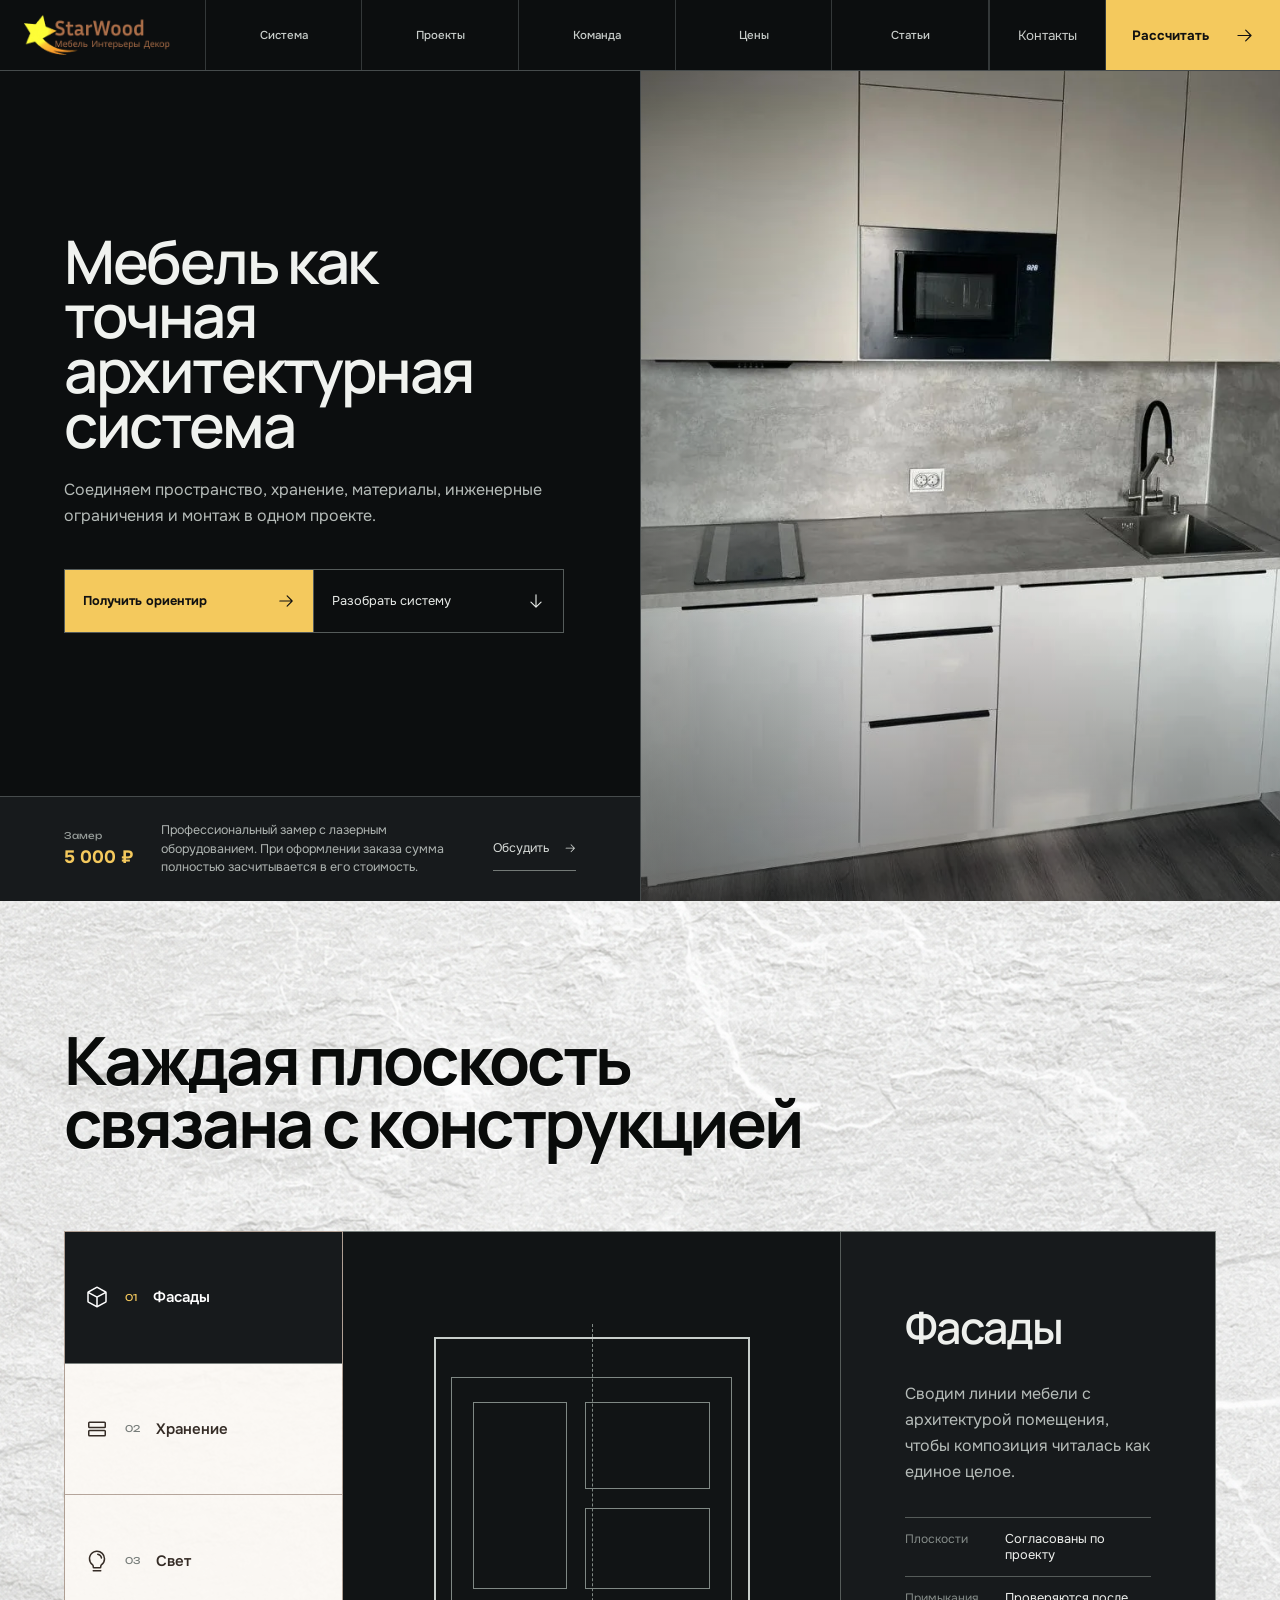
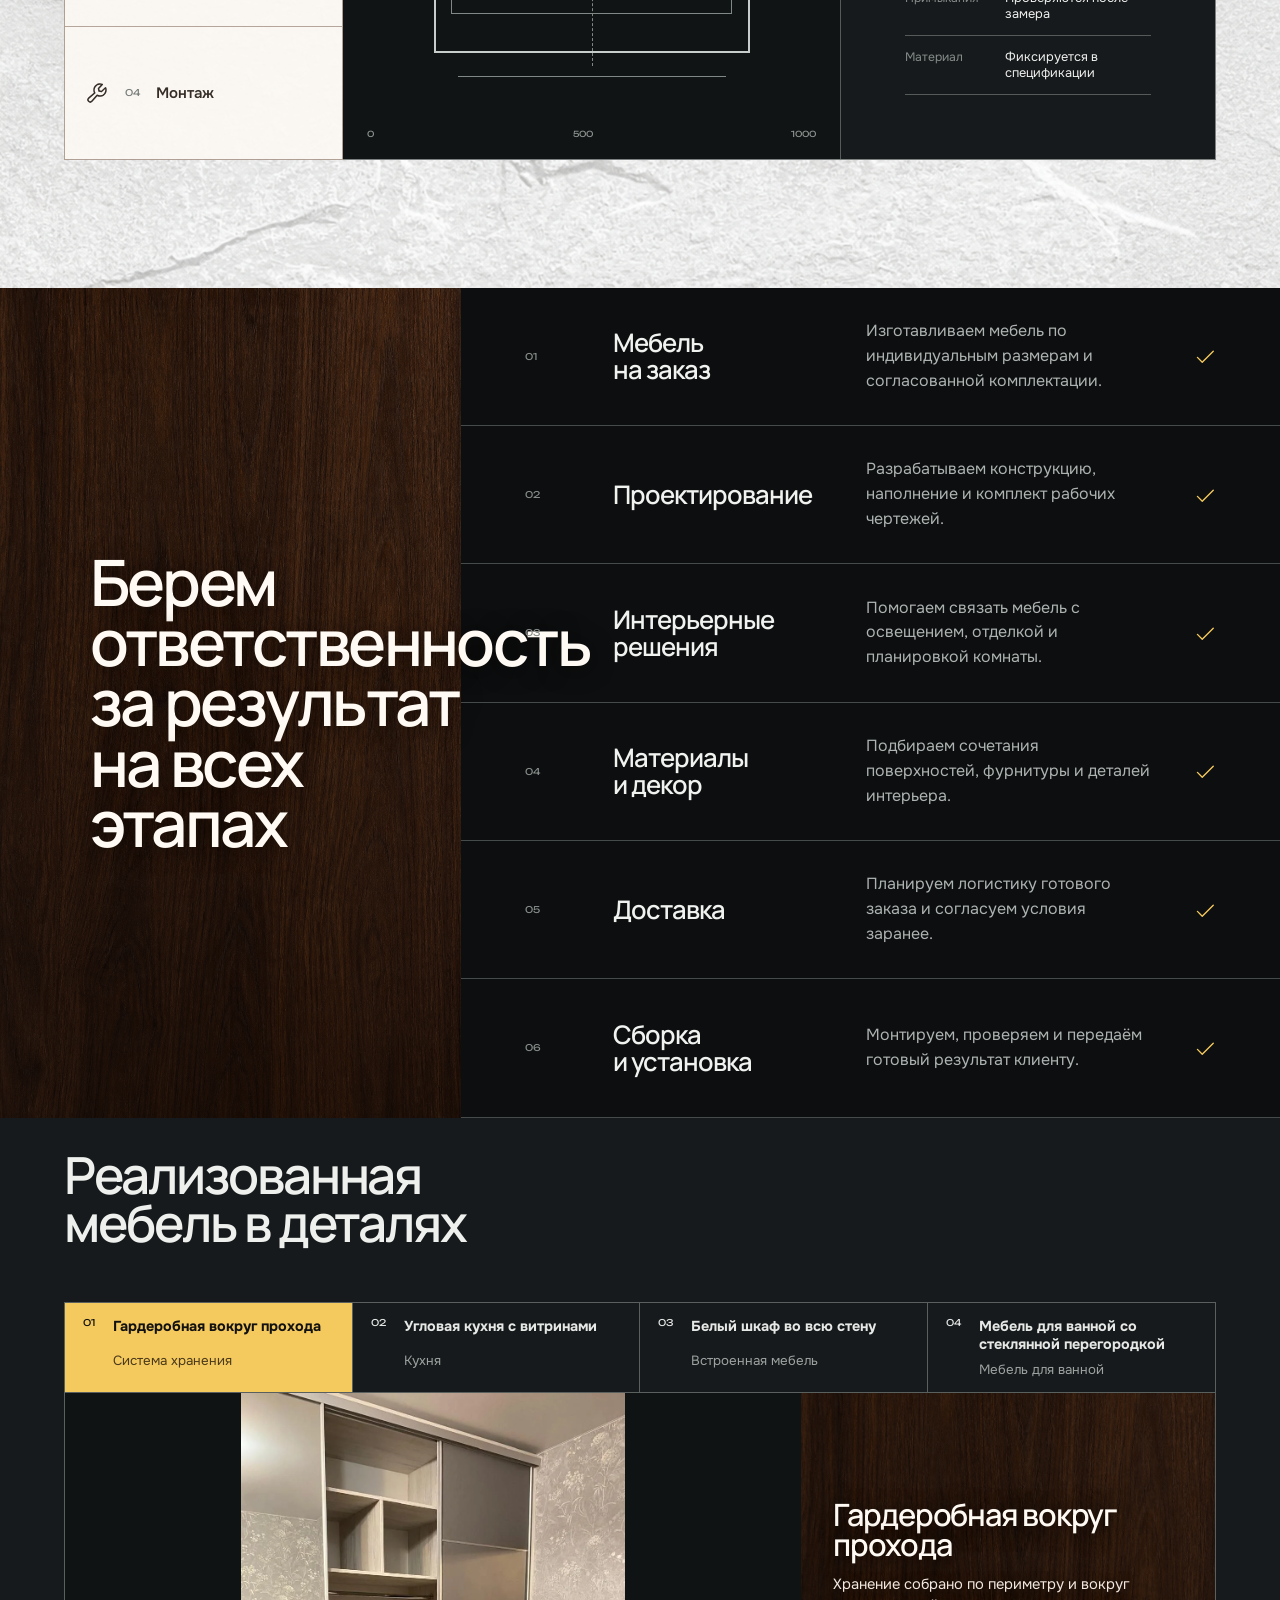
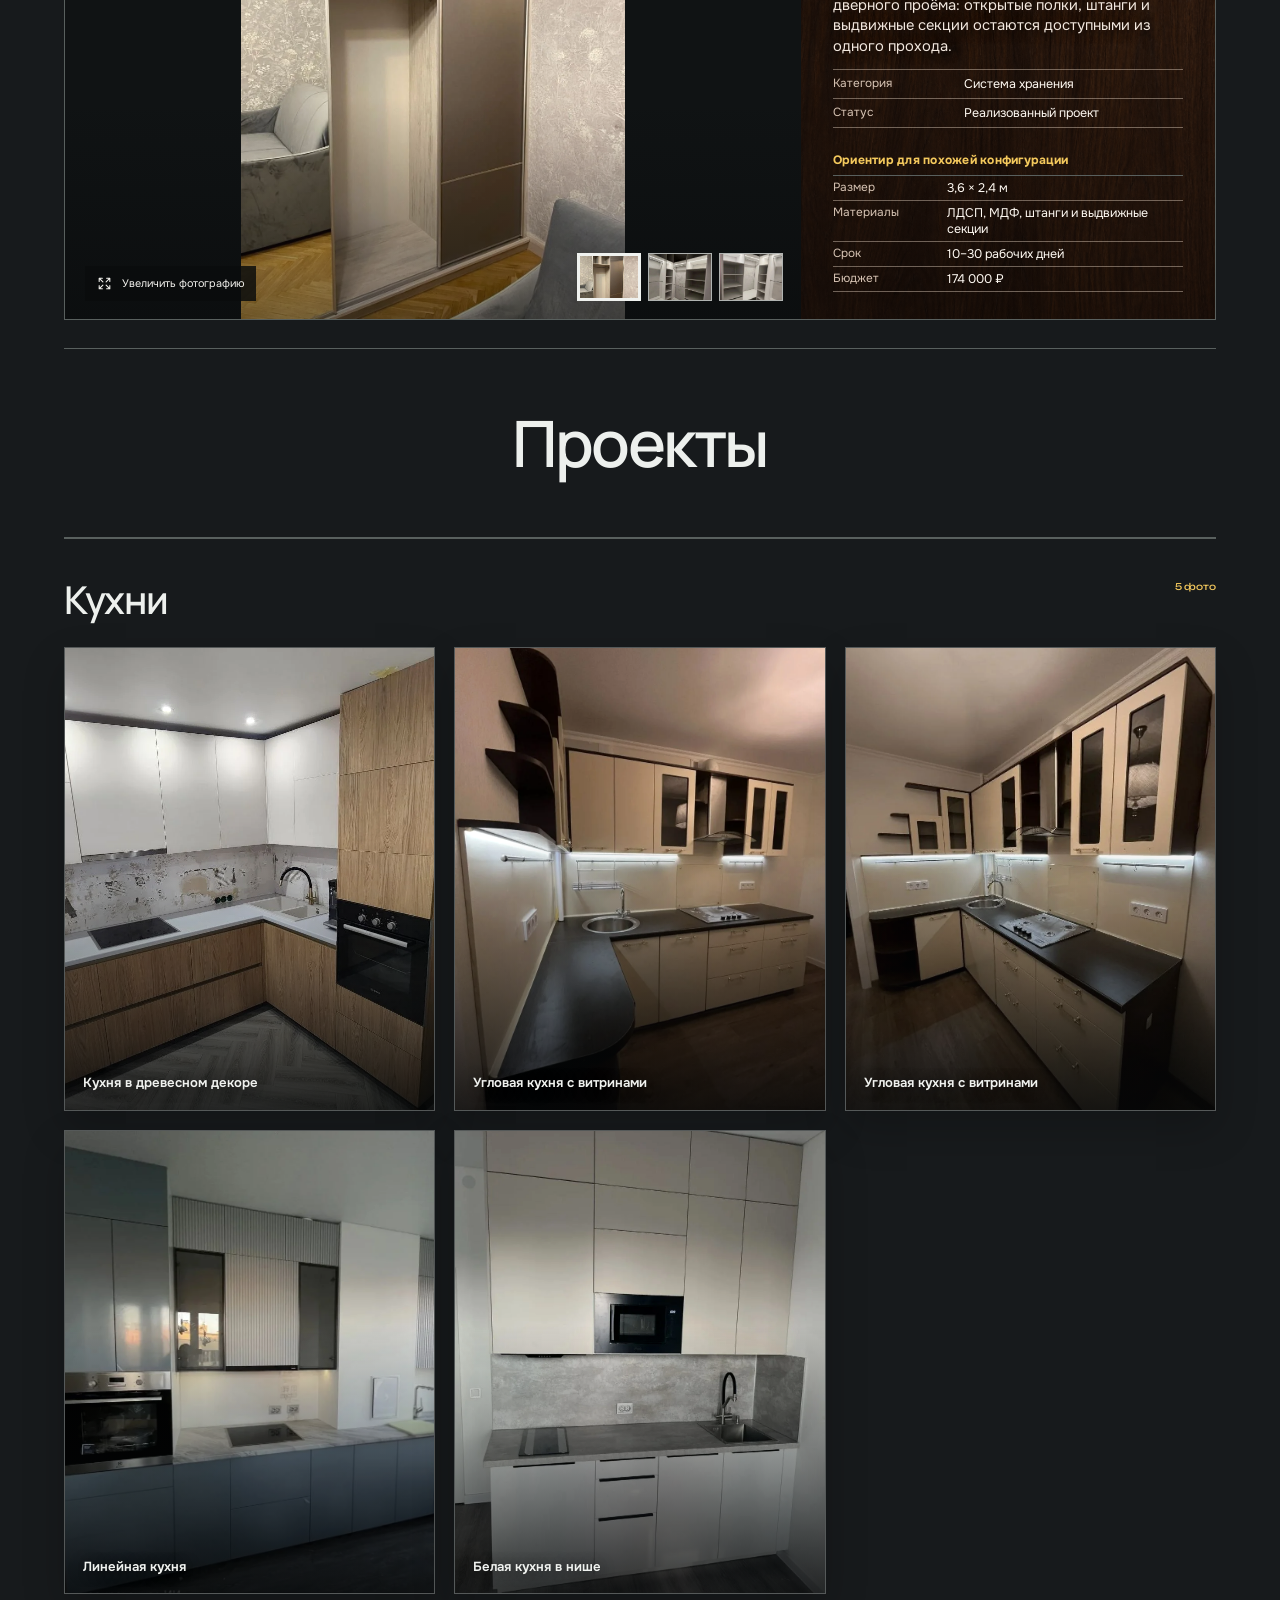
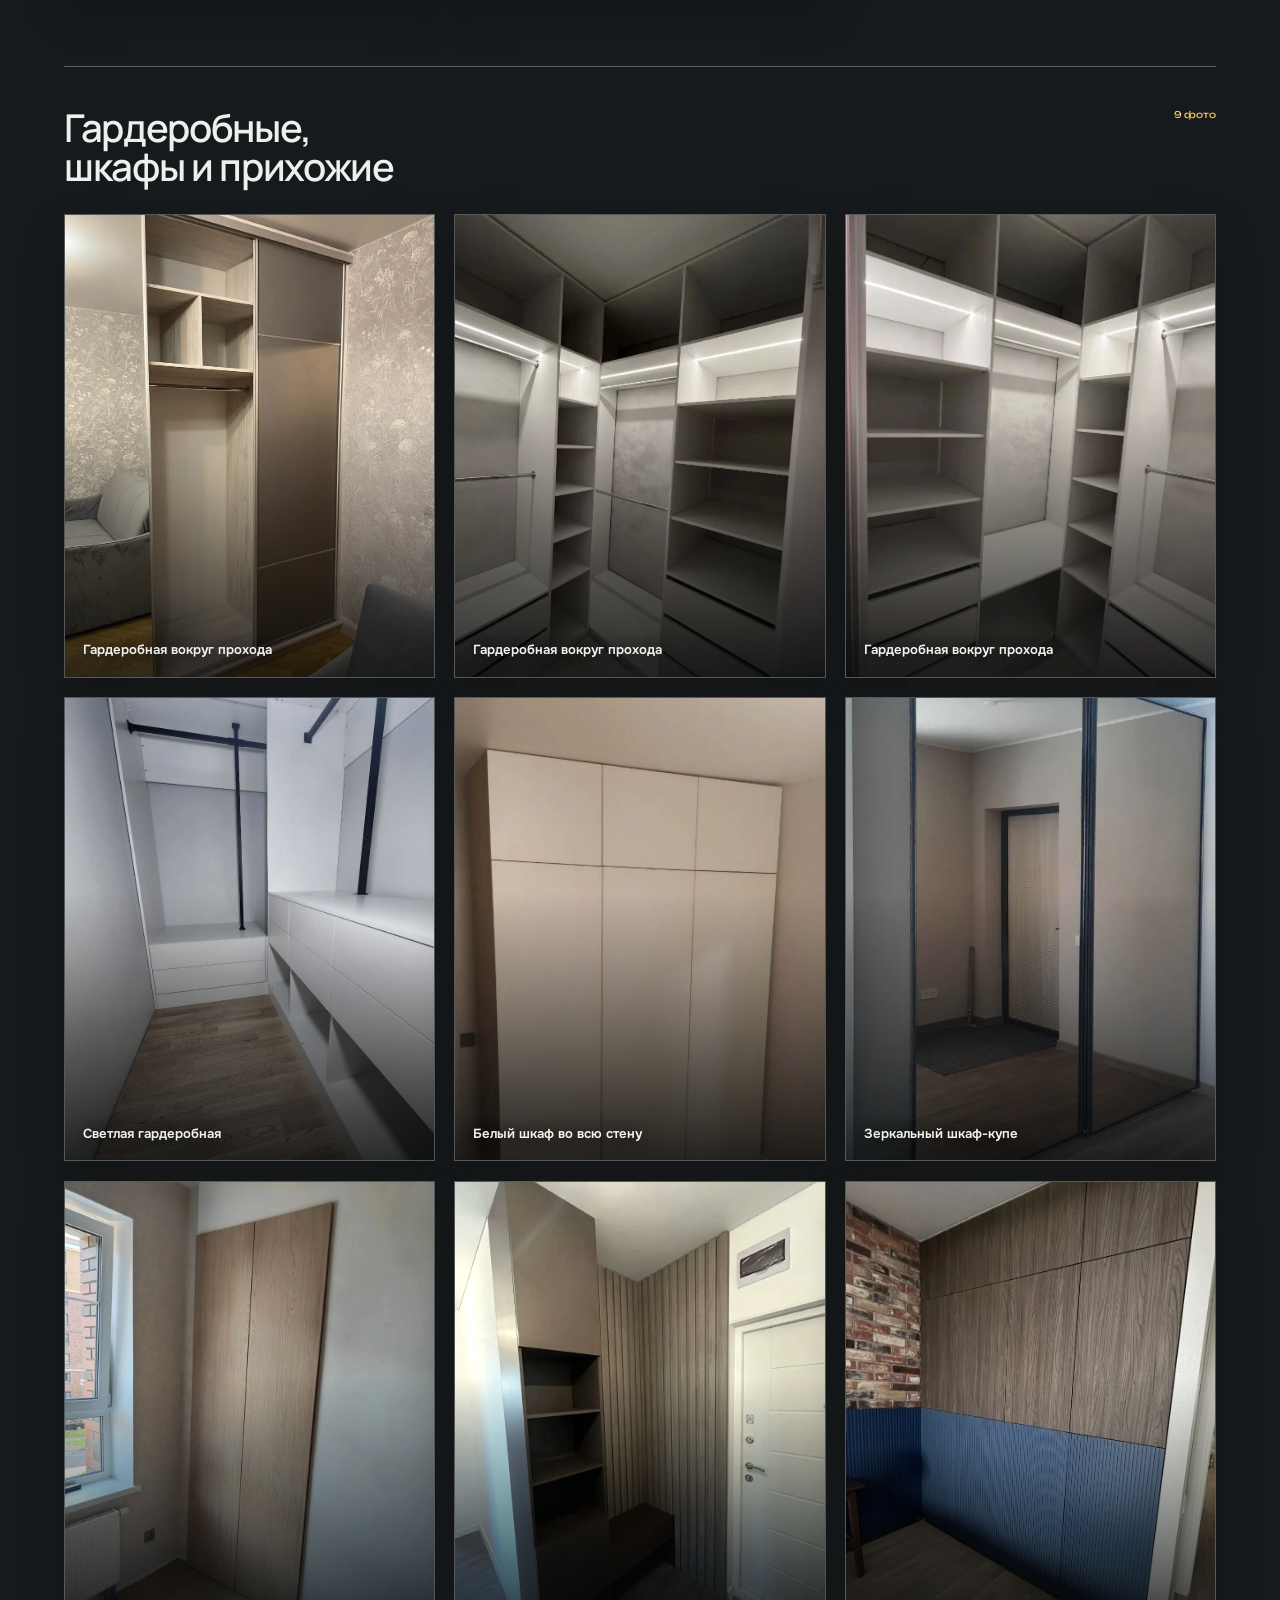
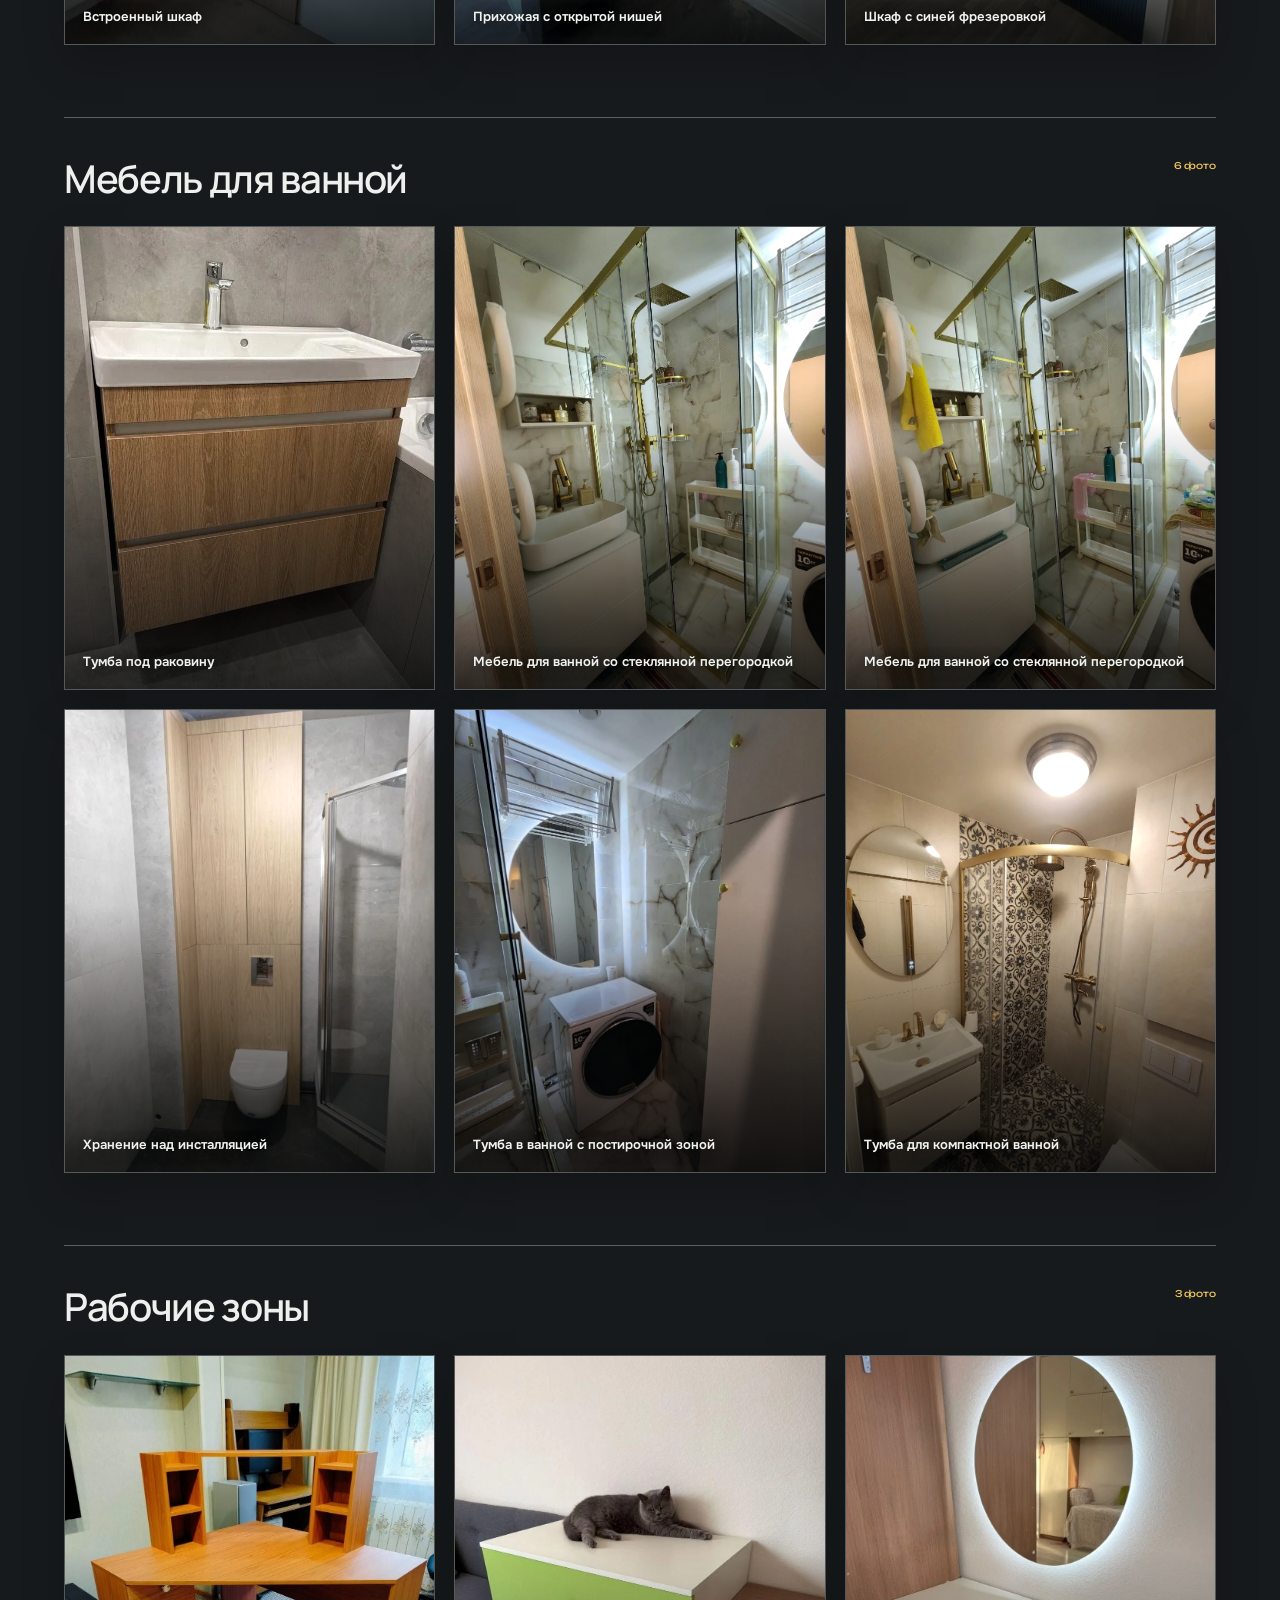
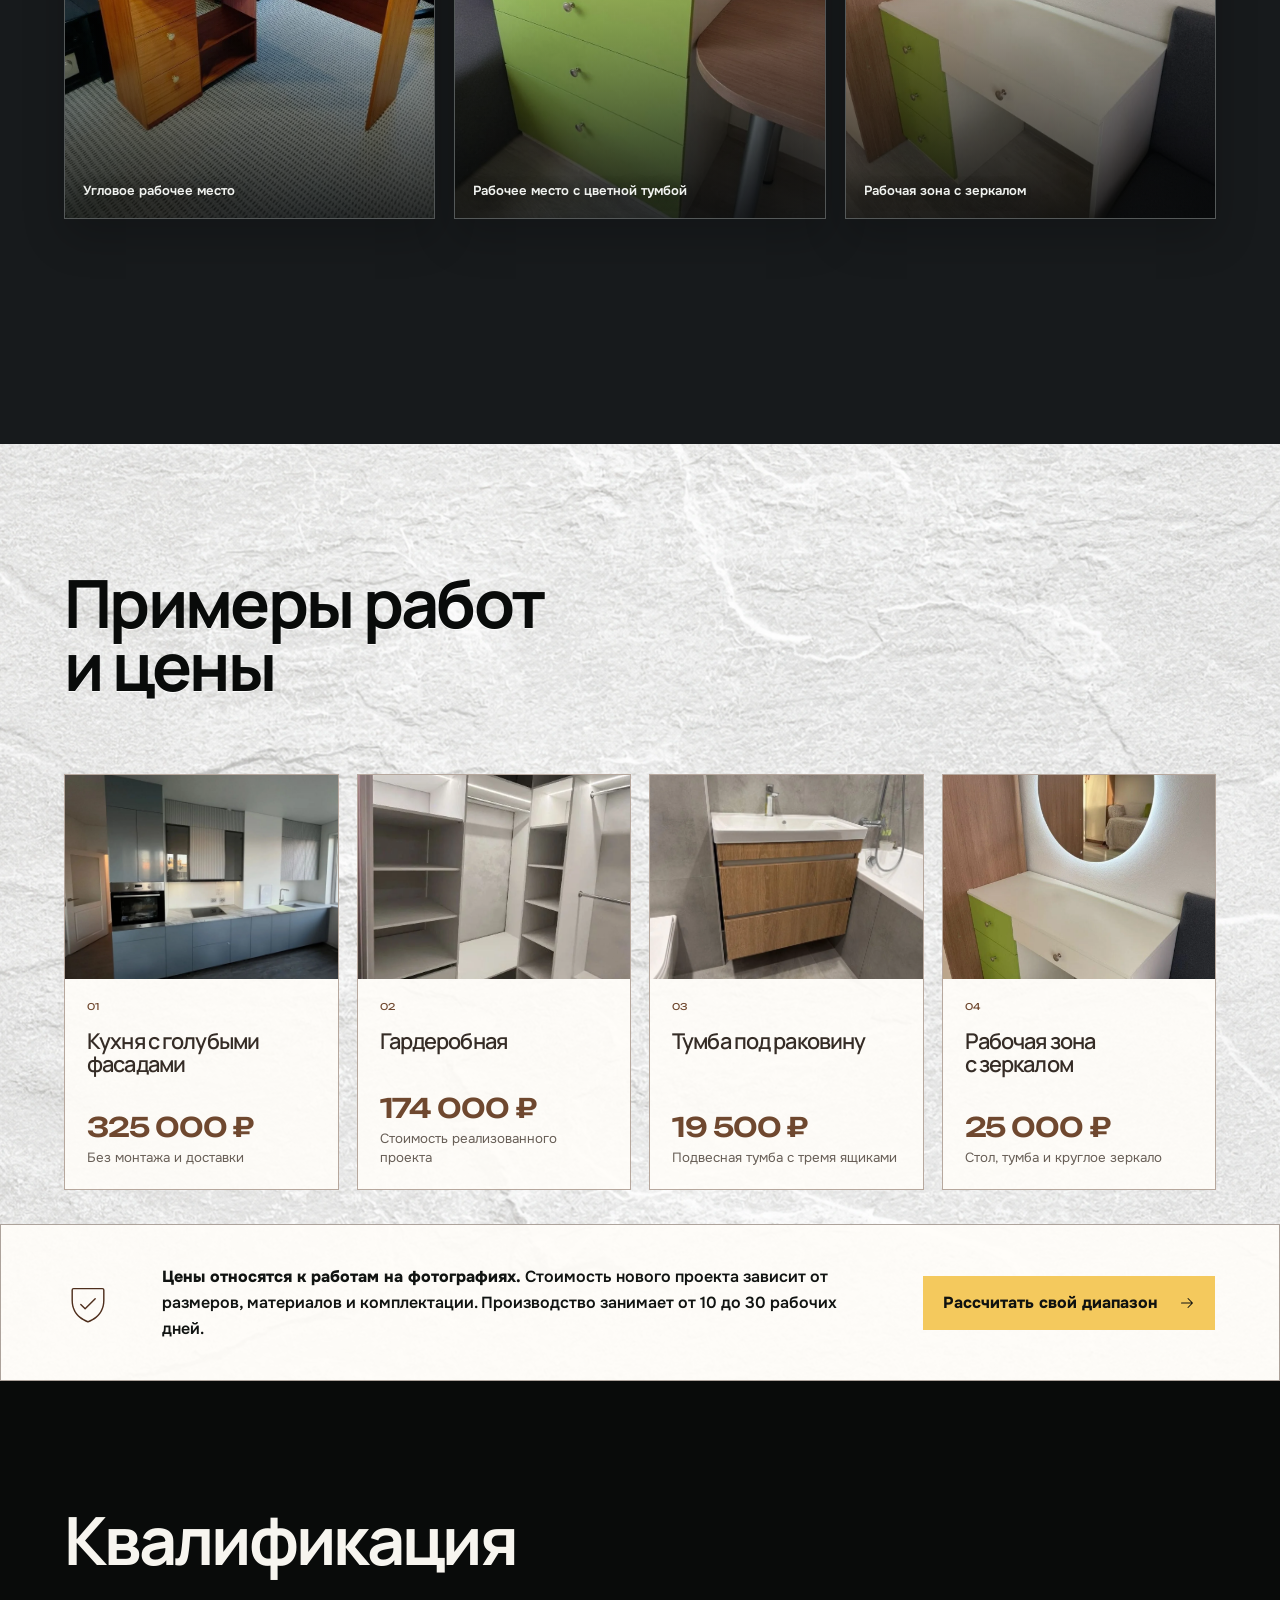
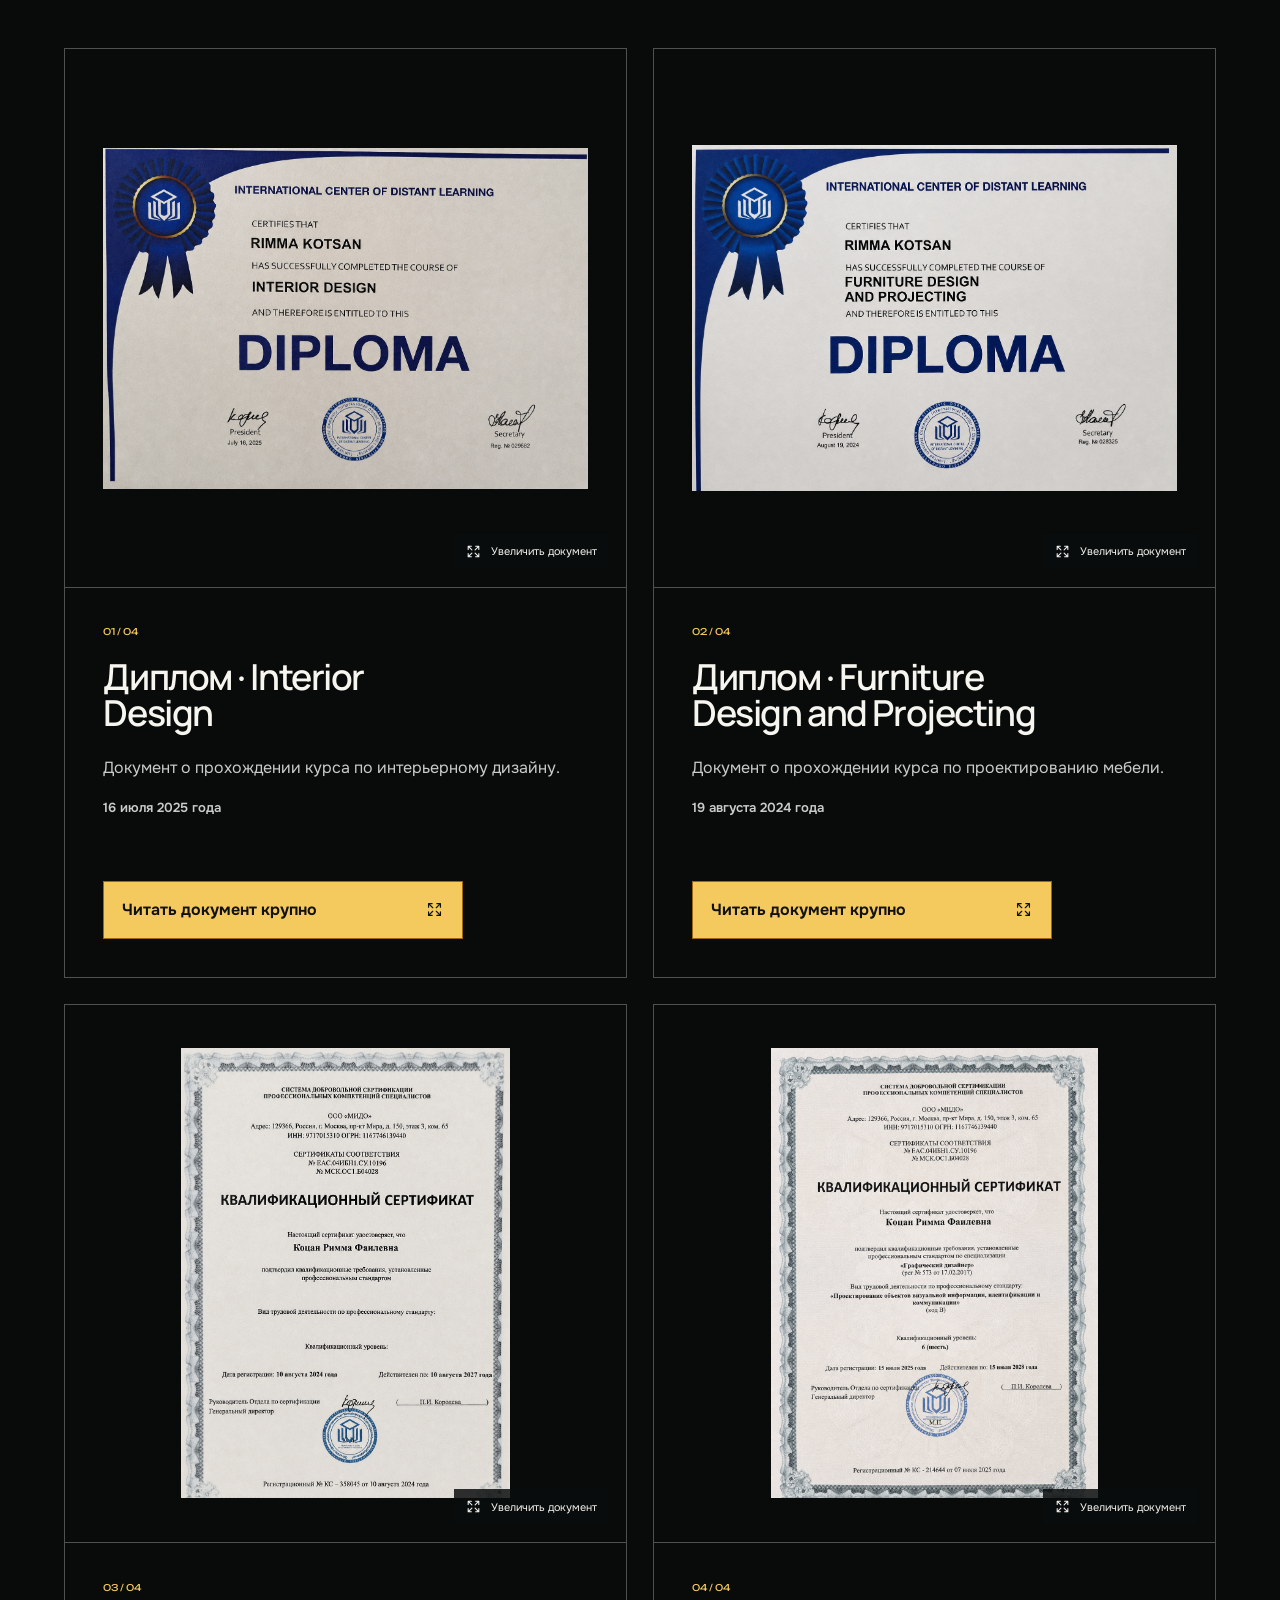
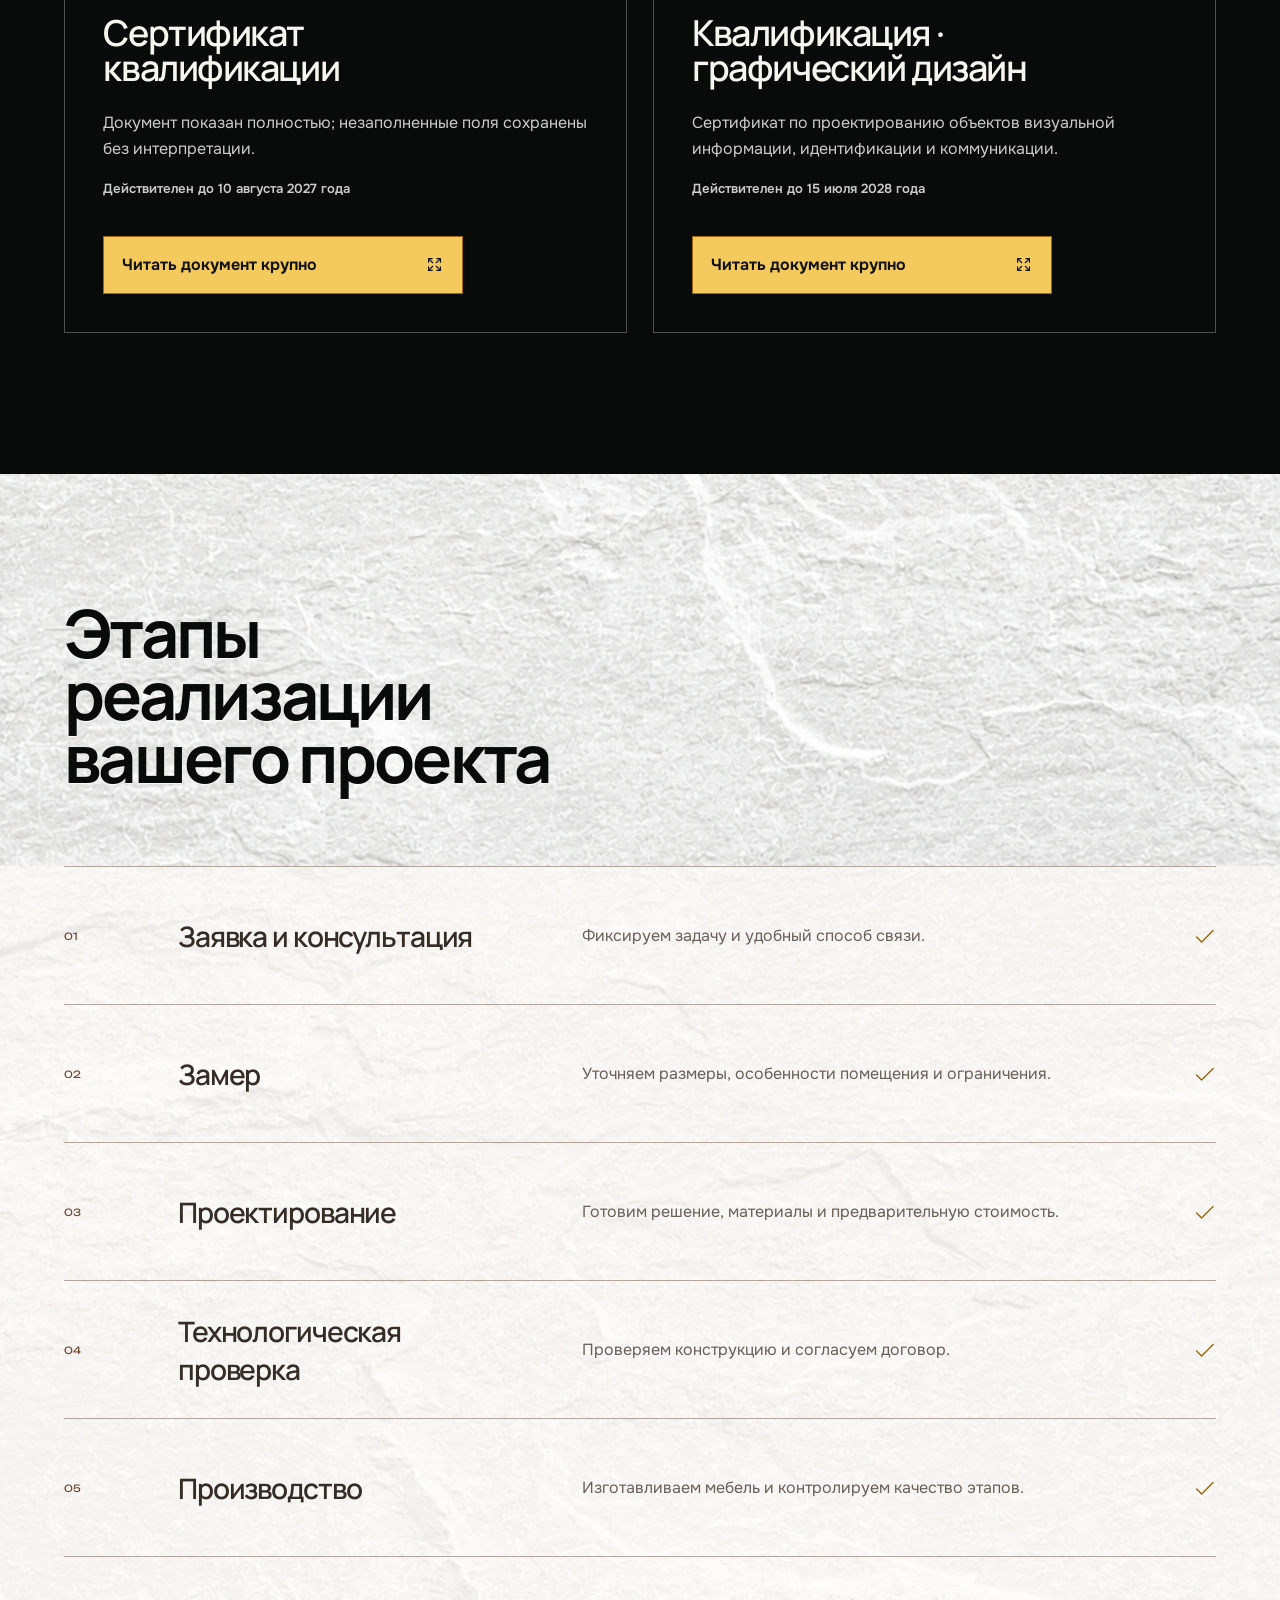
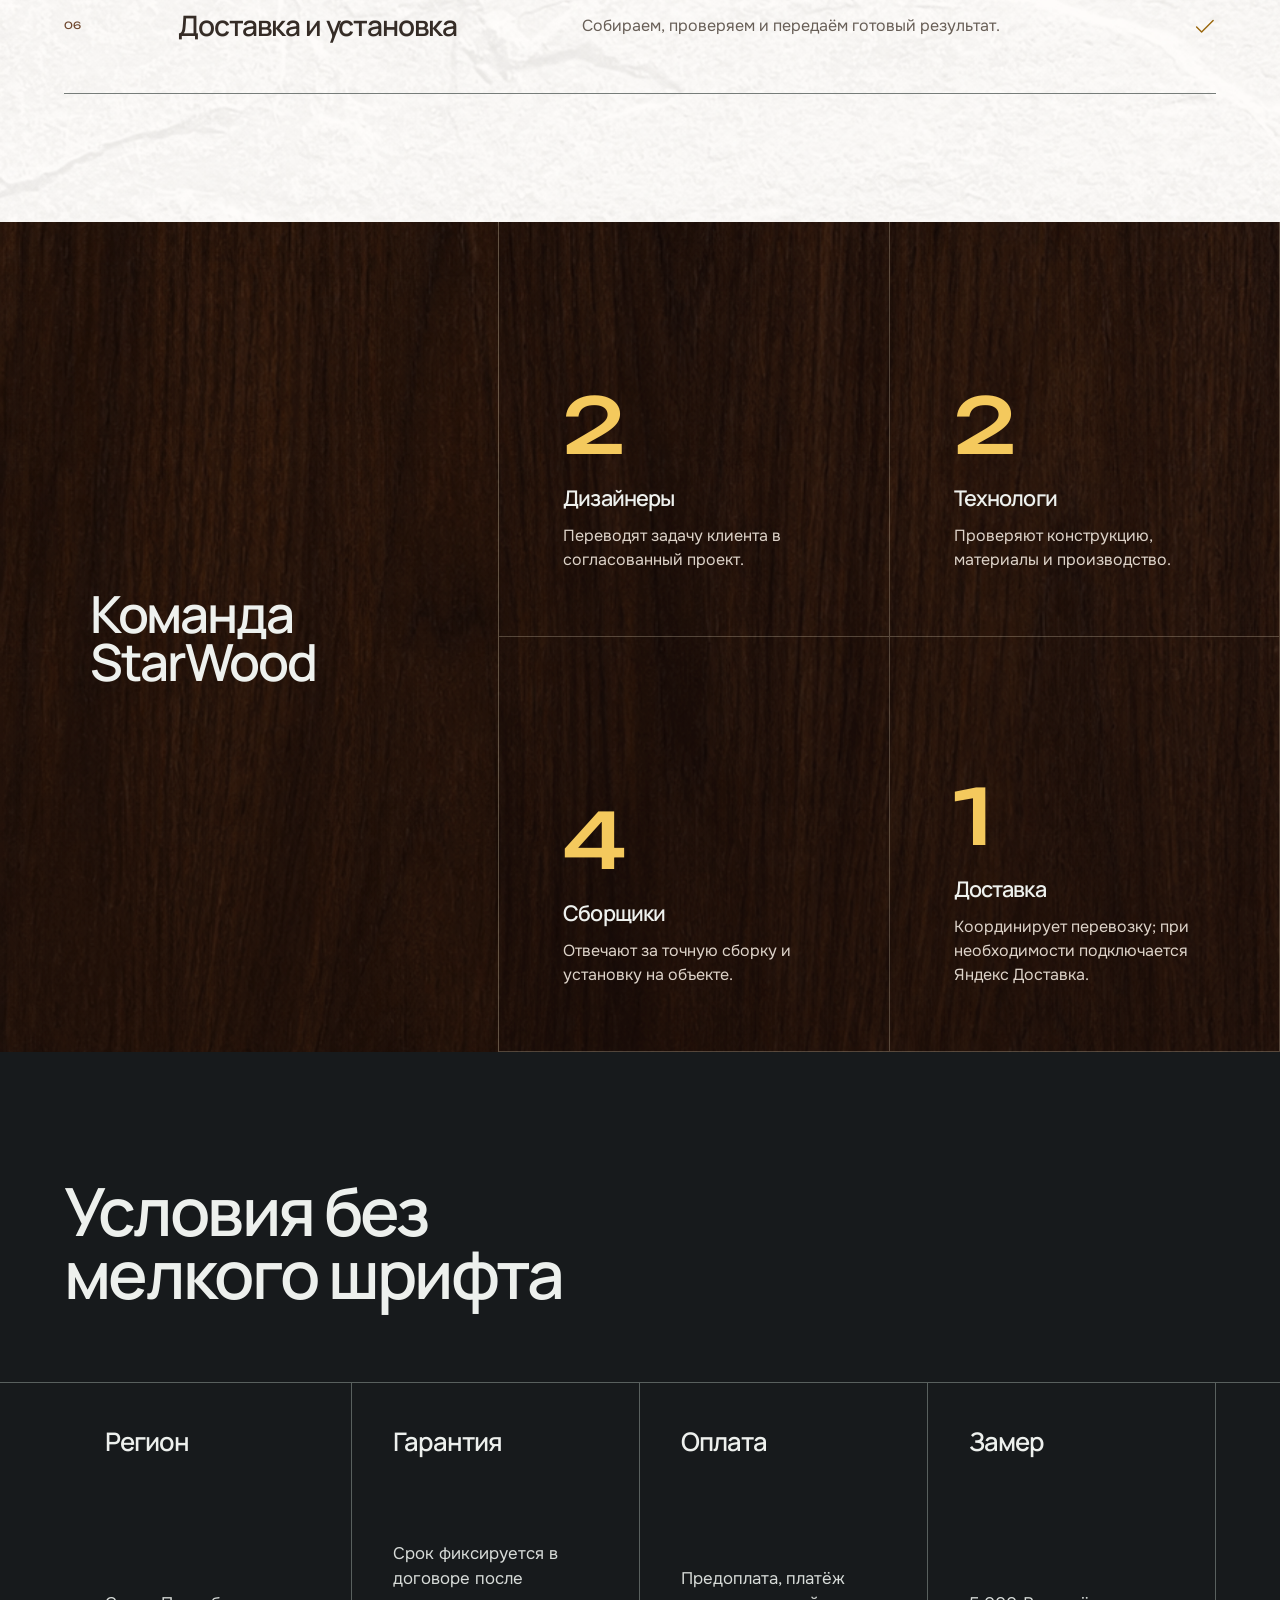
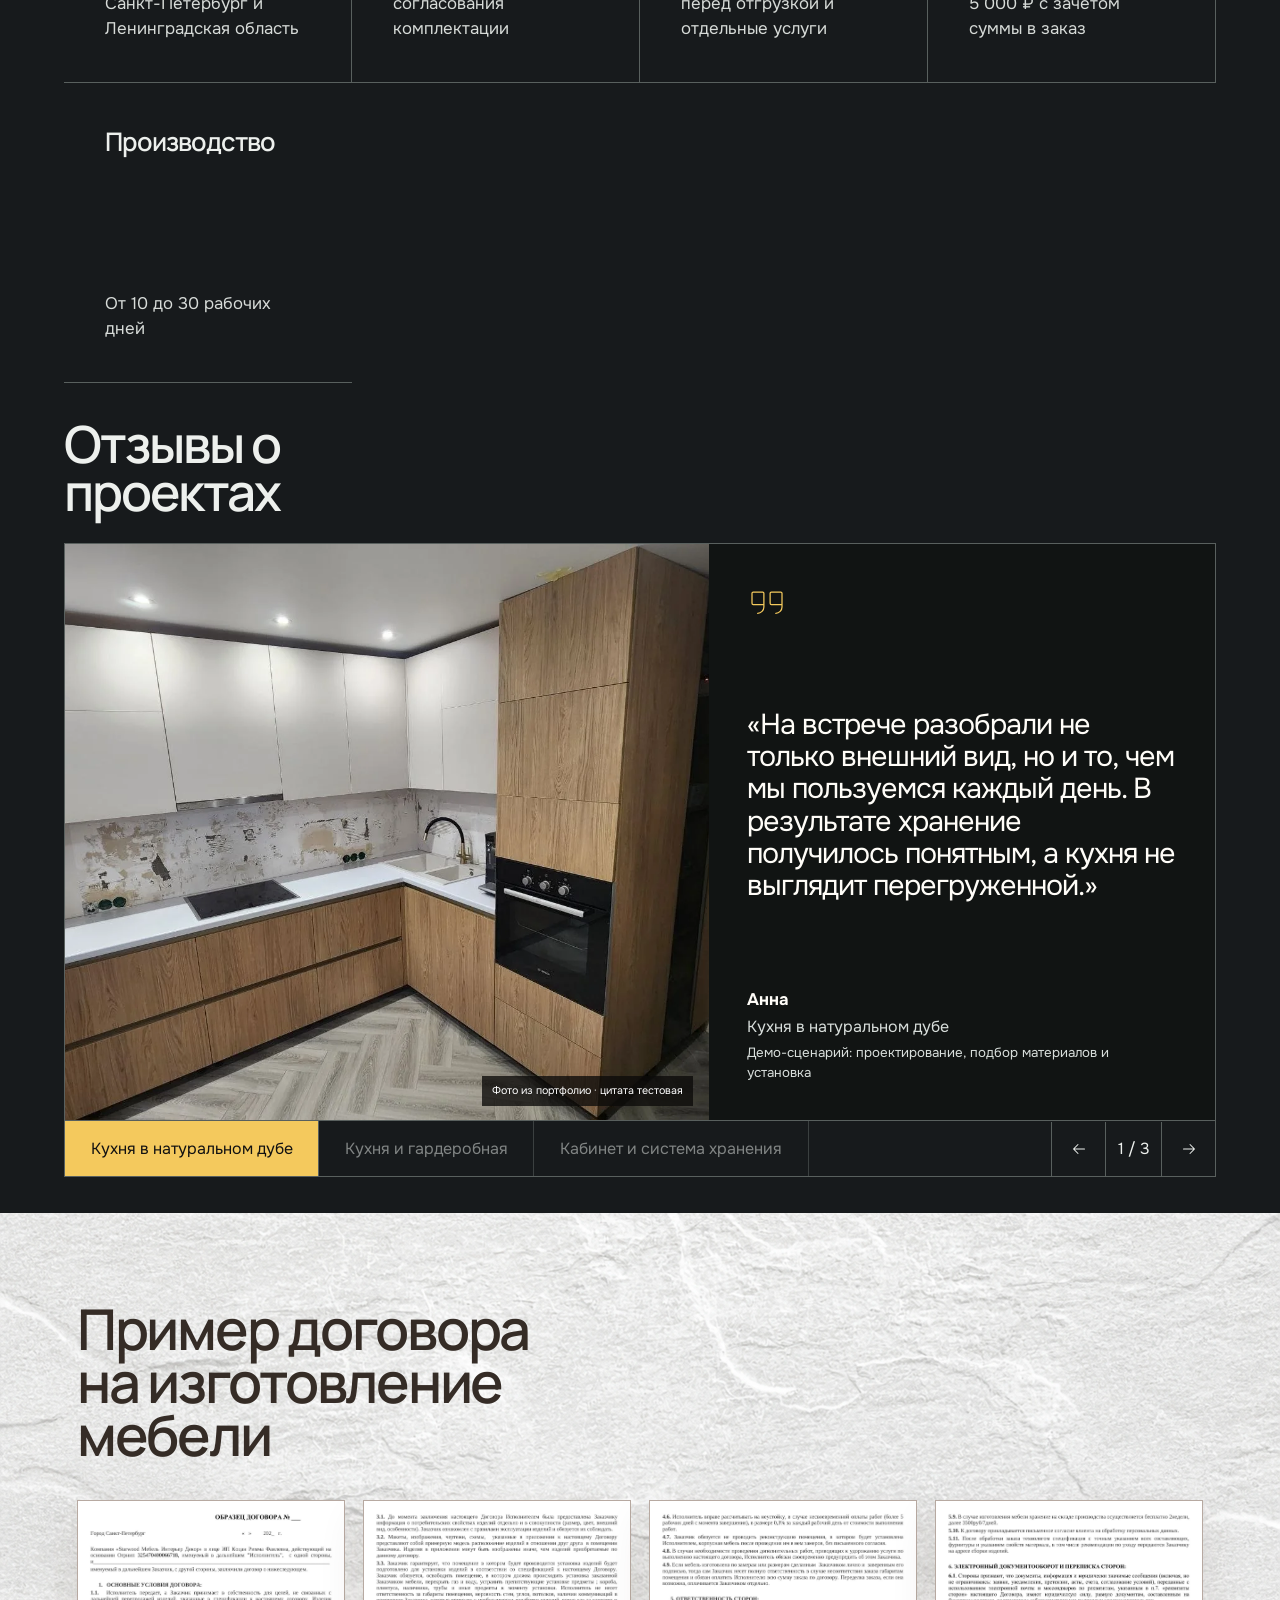
==== commit fa8dd8db: "Publish clearer service copy" ====
--- a/index.html
+++ b/index.html
@@ -43,11 +43,11 @@
     </script>
 
     <title>StarWood — мебель на заказ</title>
-    <script type="module">requestAnimationFrame(()=>import("/assets/index-CNoTyDdB.js"))</script>
+    <script type="module">requestAnimationFrame(()=>import("/assets/index-D05y4bAk.js"))</script>
     <style data-build-critical>:root{color:#1b1714;background:#f4f1ec;font-family:Arial,sans-serif;font-synthesis:none;text-rendering:optimizeLegibility}*{box-sizing:border-box}html{scroll-behavior:smooth}body{margin:0;min-width:320px;min-height:100vh;-webkit-font-smoothing:antialiased}img{display:block;max-width:100%}a{color:inherit;text-decoration:none}.precision-site{--precision-black:#0c0e0f;--precision-graphite:#171a1c;--precision-steel:#303537;--precision-paper:#e8e6df;--precision-vellum:#f3f0e8;--precision-ink:#171918;--precision-amber:#f4c95d;--precision-heading-copy-gap:24px;min-width:320px;overflow:clip;color:var(--precision-ink);background:var(--precision-paper);font-family:Arial,sans-serif}.precision-site h1,.precision-site p,.precision-site figure{margin:0}.precision-site h1{font-family:Arial,sans-serif;font-weight:600;letter-spacing:-.04em}.precision-header{position:sticky;z-index:70;top:0;display:grid;grid-template-columns:210px minmax(130px,.55fr) minmax(300px,1fr) auto;min-height:70px;align-items:center;color:#edf0ed;background:var(--precision-black);border-bottom:1px solid #464b4c}.precision-header--home{grid-template-columns:210px minmax(300px,1fr) auto}.precision-header--home .precision-header__action{grid-column:3}.precision-header__contact{display:flex;height:100%;grid-column:2;align-items:center;justify-self:end;padding:0 28px;color:#c9cdca;border-left:1px solid #343839;font-size:.84rem}.precision-header__contact:is(:hover,:focus-visible,:active),.precision-site:has(.precision-contact:target) .precision-header__contact{color:#111;background:var(--precision-amber)}.precision-header__brand{display:flex;height:100%;align-items:center;padding:8px 24px;background:var(--precision-black)}.precision-header__brand img{width:146px;height:auto;filter:brightness(1.72) saturate(.95)}.precision-header__context{padding:0 24px;color:#aeb3b1;font-size:.72rem;line-height:1.35}.precision-header__context--articles{display:flex;height:100%;align-items:center;justify-content:space-between;gap:20px;color:var(--precision-ink);background:var(--precision-vellum);border-right:1px solid #d5d0c6}.precision-header__context--articles svg{width:17px;height:17px;color:var(--precision-amber)}.precision-header__nav{display:flex;justify-content:flex-end;gap:clamp(22px,3vw,52px);padding:0 28px}.precision-header__nav a{display:flex;min-width:44px;min-height:44px;align-items:center;justify-content:center;color:#c9cdca;font-size:.84rem}.precision-header__action{display:flex;height:100%;align-items:center;justify-content:space-between;gap:26px;padding:0 26px;color:#111;background:var(--precision-amber);border-left:1px solid #c9a13e;font-size:.84rem;font-weight:700}.precision-header__action svg{width:19px;height:19px}.precision-rail{position:fixed;z-index:60;top:70px;bottom:0;left:0;display:flex;width:62px;flex-direction:column;color:#c8cdca;background:var(--precision-black);border-right:1px solid #464b4c}.precision-rail a{display:flex;min-height:0;flex:1 1 0;flex-direction:column;align-items:center;justify-content:space-between;padding:14px 0;border-bottom:1px solid #343839}.precision-rail span{font-size:.56rem}.precision-rail strong{writing-mode:vertical-rl;transform:rotate(180deg);font-size:.68rem;font-weight:500}.precision-canvas{margin-left:62px}.precision-hero{position:relative;display:grid;min-height:calc(100svh - 70px);grid-template-columns:minmax(380px,1fr) minmax(0,1fr);grid-template-rows:1fr auto;color:#f0f2ef;background:var(--precision-black)}.precision-hero__media{position:relative;grid-column:2;grid-row:1/3;min-height:700px;overflow:hidden;background:#252929;border-left:1px solid #464b4c}.precision-hero__media:after{position:absolute;inset:0;background:linear-gradient(90deg,rgba(10,12,13,.3),transparent 34%),linear-gradient(180deg,transparent 65%,rgba(9,10,10,.44));content:"";pointer-events:none}.precision-hero__media>img{width:100%;height:100%;object-fit:cover;object-position:center bottom;transform:scale(1.26);transform-origin:center bottom}.precision-hero__copy{display:flex;min-height:560px;flex-direction:column;justify-content:flex-end;padding:clamp(58px,7vw,112px) clamp(34px,5vw,78px)}.precision-hero__copy h1{max-width:10ch;font-size:clamp(2.8rem,4.7vw,6.2rem);line-height:.91;text-wrap:balance}.precision-hero__copy>p{max-width:47ch;margin-top:var(--precision-heading-copy-gap);color:#b5bbb8;line-height:1.65}.precision-hero__actions{display:grid;max-width:500px;grid-template-columns:1fr 1fr;margin-top:40px;border:1px solid #555b5a}.precision-hero__actions a{display:flex;min-height:62px;align-items:center;justify-content:space-between;gap:18px;padding:0 18px;color:#e7eae7;font-size:.8rem}.precision-hero__actions a:first-child{color:#111;background:var(--precision-amber);border-right:1px solid #555b5a;font-weight:700}.precision-hero__actions svg{width:18px;height:18px}.precision-hero__status{display:grid;grid-template-columns:auto minmax(0,1fr) auto;align-items:center;gap:28px;padding:24px clamp(34px,5vw,78px);color:#d7dbd8;background:var(--precision-graphite);border-top:1px solid #464b4c}.precision-hero__status>div{display:grid;gap:5px}.precision-hero__status span{color:#969c99;font-size:.58rem}.precision-hero__status strong{color:var(--precision-amber);font-size:1.12rem}.precision-hero__status p{max-width:52ch;color:#aeb4b1;font-size:.78rem;line-height:1.5}.precision-hero__status>a{display:flex;min-height:44px;align-items:center;gap:15px;padding:10px 0;border-bottom:1px solid #747a77;font-size:.78rem}@media(max-width:1120px){.precision-header{grid-template-columns:190px minmax(120px,1fr) auto}.precision-header__nav{display:none}.precision-hero{grid-template-columns:minmax(330px,1fr) minmax(0,1fr)}}@media(max-width:780px){.precision-header{grid-template-columns:minmax(150px,1fr) auto;min-height:64px}.precision-header--home{grid-template-columns:minmax(132px,1fr) auto auto}.precision-header--home .precision-header__action{grid-column:3}.precision-header__contact{grid-column:2;padding:0 12px}.precision-header__brand{border-right:0}.precision-header__brand img{width:132px}.precision-header__context{display:none}.precision-header__action{padding:0 15px}.precision-header__action svg{display:none}.precision-rail{position:sticky;z-index:60;top:64px;bottom:auto;display:flex;width:100%;height:48px;flex-direction:row;overflow-x:auto;border-right:0;border-bottom:1px solid #464b4c}.precision-rail a{min-height:0;flex:0 0 82px;flex-direction:row;justify-content:center;gap:5px;padding:0 3px;border-right:1px solid #343839;border-bottom:0}.precision-rail span{display:none}.precision-rail strong{writing-mode:initial;transform:none;font-size:.62rem}.precision-canvas{margin-left:0}.precision-hero{min-height:auto;grid-template-columns:1fr;grid-template-rows:auto auto auto}.precision-hero__media{grid-column:1;grid-row:1;min-height:440px;border-left:0}.precision-hero__media>img{object-position:center 70%;transform:none}.precision-hero__copy{min-height:auto;grid-row:2;padding:48px 20px}.precision-hero__copy h1{max-width:11ch;font-size:clamp(2.7rem,12vw,4.8rem)}.precision-hero__copy>p{margin-top:24px}.precision-hero__actions{grid-template-columns:1fr;margin-top:30px}.precision-hero__actions a:first-child{border-right:0;border-bottom:1px solid #555b5a}.precision-hero__status{grid-row:3;grid-template-columns:1fr auto;gap:16px;padding:22px 20px}.precision-hero__status p{grid-column:1/-1;grid-row:2}}.precision-site .precision-header--home{grid-template-columns:clamp(160px,16vw,210px) minmax(0,1fr) auto auto}.precision-site .precision-header--home .precision-header__brand{grid-column:1;grid-row:1}.precision-site .precision-header--home .precision-rail{position:static;grid-column:2;grid-row:1;width:auto;height:70px;flex-direction:row;overflow-x:auto;border-right:0;border-bottom:0;border-left:1px solid #343839}.precision-site .precision-header--home .precision-rail a{min-width:88px;flex:1 1 0;flex-direction:row;align-items:center;justify-content:center;gap:10px;padding:0 10px;border-right:1px solid #343839;border-bottom:0}.precision-site .precision-header--home .precision-rail span{display:none}.precision-site .precision-header--home .precision-rail strong{writing-mode:initial;transform:none;font-size:.72rem}.precision-site .precision-header--home .precision-header__contact{grid-column:3;grid-row:1}.precision-site .precision-header--home .precision-header__action{grid-column:4;grid-row:1}.precision-site .precision-canvas{margin-left:0}@media(max-width:780px){.precision-site .precision-header--home{min-height:112px;grid-template-columns:minmax(132px,1fr) auto auto;grid-template-rows:64px 48px}.precision-site .precision-header--home .precision-rail{grid-column:1/-1;grid-row:2;width:100%;height:48px;flex-direction:row;border-top:1px solid #343839;border-left:0}.precision-site .precision-header--home .precision-rail a{min-width:96px;flex:0 0 96px;padding:0 6px}.precision-site .precision-header--home .precision-header__contact{grid-column:2}.precision-site .precision-header--home .precision-header__action{grid-column:3}}
 </style>
-    <link rel="preload" as="style" href="/assets/index-SIjdn3V7.css" onload="this.onload=null;this.rel='stylesheet'">
-    <noscript><link rel="stylesheet" href="/assets/index-SIjdn3V7.css"></noscript>
+    <link rel="preload" as="style" href="/assets/index-T1CuHCKM.css" onload="this.onload=null;this.rel='stylesheet'">
+    <noscript><link rel="stylesheet" href="/assets/index-T1CuHCKM.css"></noscript>
   </head>
   <body>
     <div id="root" data-prerendered-shell><link rel="preload" as="image" href="/assets/brand/starwood-logo.png"/><link rel="preload" as="image" href="/assets/images/portfolio/white-compact-kitchen.webp" fetchPriority="high"/><main class="precision-site"><header class="precision-header precision-header--home"><a class="precision-header__brand" href="#top" aria-label="StarWood, к началу страницы"><img src="/assets/brand/starwood-logo.png" alt="StarWood — Мебель Интерьер Декор" width="167" height="45"/></a><nav class="precision-rail" aria-label="Разделы сайта"><a href="#system"><span>01</span><strong>Система</strong></a><a href="#projects"><span>02</span><strong>Проекты</strong></a><a href="#team"><span>03</span><strong>Команда</strong></a><a href="#prices"><span>04</span><strong>Цены</strong></a><a href="/articles/"><span>05</span><strong>Статьи</strong></a></nav><a class="precision-header__contact" href="#contact">Контакты</a><a class="precision-header__action" href="#estimate" data-track="header_estimate">Рассчитать <svg xmlns="http://www.w3.org/2000/svg" width="1em" height="1em" fill="currentColor" viewBox="0 0 256 256" aria-hidden="true"><path d="M221.66,133.66l-72,72a8,8,0,0,1-11.32-11.32L196.69,136H40a8,8,0,0,1,0-16H196.69L138.34,61.66a8,8,0,0,1,11.32-11.32l72,72A8,8,0,0,1,221.66,133.66Z"></path></svg></a></header><div class="precision-canvas"><section class="precision-hero" id="top" aria-labelledby="precision-title"><figure class="precision-hero__media"><img src="/assets/images/portfolio/white-compact-kitchen.webp" alt="Реализованная компактная белая кухня StarWood со встроенной техникой и серой рабочей зоной" width="960" height="1237" fetchPriority="high"/></figure><div class="precision-hero__copy"><h1 id="precision-title">Мебель как точная архитектурная система</h1><p>Соединяем пространство, хранение, материалы, инженерные ограничения и монтаж в одном проекте.</p><div class="precision-hero__actions"><a href="#estimate" data-track="hero_estimate">Получить ориентир <svg xmlns="http://www.w3.org/2000/svg" width="1em" height="1em" fill="currentColor" viewBox="0 0 256 256" aria-hidden="true"><path d="M221.66,133.66l-72,72a8,8,0,0,1-11.32-11.32L196.69,136H40a8,8,0,0,1,0-16H196.69L138.34,61.66a8,8,0,0,1,11.32-11.32l72,72A8,8,0,0,1,221.66,133.66Z"></path></svg></a><a href="#system">Разобрать систему <svg xmlns="http://www.w3.org/2000/svg" width="1em" height="1em" fill="currentColor" viewBox="0 0 256 256" aria-hidden="true"><path d="M205.66,149.66l-72,72a8,8,0,0,1-11.32,0l-72-72a8,8,0,0,1,11.32-11.32L120,196.69V40a8,8,0,0,1,16,0V196.69l58.34-58.35a8,8,0,0,1,11.32,11.32Z"></path></svg></a></div></div><div class="precision-hero__status" aria-label="Условия начала проекта"><div><span>Замер</span><strong>5 000 ₽</strong></div><p>Профессиональный замер с лазерным оборудованием. При оформлении заказа сумма полностью засчитывается в его стоимость.</p><a href="#contact">Обсудить <svg xmlns="http://www.w3.org/2000/svg" width="1em" height="1em" fill="currentColor" viewBox="0 0 256 256" aria-hidden="true"><path d="M221.66,133.66l-72,72a8,8,0,0,1-11.32-11.32L196.69,136H40a8,8,0,0,1,0-16H196.69L138.34,61.66a8,8,0,0,1,11.32-11.32l72,72A8,8,0,0,1,221.66,133.66Z"></path></svg></a></div></section></div></main></div>
--- a/assets/index-T1CuHCKM.css
+++ b/assets/index-T1CuHCKM.css
@@ -0,0 +1 @@
+@font-face{font-family:Manrope Variable;font-style:normal;font-display:swap;font-weight:200 800;src:url([data-uri]) format("woff2-variations");unicode-range:U+0460-052F,U+1C80-1C8A,U+20B4,U+2DE0-2DFF,U+A640-A69F,U+FE2E-FE2F}@font-face{font-family:Manrope Variable;font-style:normal;font-display:swap;font-weight:200 800;src:url(/assets/manrope-cyrillic-wght-normal-Dvxsihut.woff2) format("woff2-variations");unicode-range:U+0301,U+0400-045F,U+0490-0491,U+04B0-04B1,U+2116}@font-face{font-family:Manrope Variable;font-style:normal;font-display:swap;font-weight:200 800;src:url(/assets/manrope-greek-wght-normal-DL7QRZyv.woff2) format("woff2-variations");unicode-range:U+0370-0377,U+037A-037F,U+0384-038A,U+038C,U+038E-03A1,U+03A3-03FF}@font-face{font-family:Manrope Variable;font-style:normal;font-display:swap;font-weight:200 800;src:url(/assets/manrope-vietnamese-wght-normal-usUDDRr7.woff2) format("woff2-variations");unicode-range:U+0102-0103,U+0110-0111,U+0128-0129,U+0168-0169,U+01A0-01A1,U+01AF-01B0,U+0300-0301,U+0303-0304,U+0308-0309,U+0323,U+0329,U+1EA0-1EF9,U+20AB}@font-face{font-family:Manrope Variable;font-style:normal;font-display:swap;font-weight:200 800;src:url(/assets/manrope-latin-ext-wght-normal-Ch3YOpNY.woff2) format("woff2-variations");unicode-range:U+0100-02BA,U+02BD-02C5,U+02C7-02CC,U+02CE-02D7,U+02DD-02FF,U+0304,U+0308,U+0329,U+1D00-1DBF,U+1E00-1E9F,U+1EF2-1EFF,U+2020,U+20A0-20AB,U+20AD-20C0,U+2113,U+2C60-2C7F,U+A720-A7FF}@font-face{font-family:Manrope Variable;font-style:normal;font-display:swap;font-weight:200 800;src:url(/assets/manrope-latin-wght-normal-DHIcAJRg.woff2) format("woff2-variations");unicode-range:U+0000-00FF,U+0131,U+0152-0153,U+02BB-02BC,U+02C6,U+02DA,U+02DC,U+0304,U+0308,U+0329,U+2000-206F,U+20AC,U+2122,U+2191,U+2193,U+2212,U+2215,U+FEFF,U+FFFD}@font-face{font-family:Onest Variable;font-style:normal;font-display:swap;font-weight:100 900;src:url([data-uri]) format("woff2-variations");unicode-range:U+0460-052F,U+1C80-1C8A,U+20B4,U+2DE0-2DFF,U+A640-A69F,U+FE2E-FE2F}@font-face{font-family:Onest Variable;font-style:normal;font-display:swap;font-weight:100 900;src:url(/assets/onest-cyrillic-wght-normal-DXI_y_WF.woff2) format("woff2-variations");unicode-range:U+0301,U+0400-045F,U+0490-0491,U+04B0-04B1,U+2116}@font-face{font-family:Onest Variable;font-style:normal;font-display:swap;font-weight:100 900;src:url(/assets/onest-latin-ext-wght-normal-CnNj8hVb.woff2) format("woff2-variations");unicode-range:U+0100-02BA,U+02BD-02C5,U+02C7-02CC,U+02CE-02D7,U+02DD-02FF,U+0304,U+0308,U+0329,U+1D00-1DBF,U+1E00-1E9F,U+1EF2-1EFF,U+2020,U+20A0-20AB,U+20AD-20C0,U+2113,U+2C60-2C7F,U+A720-A7FF}@font-face{font-family:Onest Variable;font-style:normal;font-display:swap;font-weight:100 900;src:url(/assets/onest-latin-wght-normal-CUIqqgP9.woff2) format("woff2-variations");unicode-range:U+0000-00FF,U+0131,U+0152-0153,U+02BB-02BC,U+02C6,U+02DA,U+02DC,U+0304,U+0308,U+0329,U+2000-206F,U+20AC,U+2122,U+2191,U+2193,U+2212,U+2215,U+FEFF,U+FFFD}@font-face{font-family:Unbounded Variable;font-style:normal;font-display:swap;font-weight:200 900;src:url([data-uri]) format("woff2-variations");unicode-range:U+0460-052F,U+1C80-1C8A,U+20B4,U+2DE0-2DFF,U+A640-A69F,U+FE2E-FE2F}@font-face{font-family:Unbounded Variable;font-style:normal;font-display:swap;font-weight:200 900;src:url(/assets/unbounded-cyrillic-wght-normal-C627f1f8.woff2) format("woff2-variations");unicode-range:U+0301,U+0400-045F,U+0490-0491,U+04B0-04B1,U+2116}@font-face{font-family:Unbounded Variable;font-style:normal;font-display:swap;font-weight:200 900;src:url(/assets/unbounded-vietnamese-wght-normal-rat7GD3o.woff2) format("woff2-variations");unicode-range:U+0102-0103,U+0110-0111,U+0128-0129,U+0168-0169,U+01A0-01A1,U+01AF-01B0,U+0300-0301,U+0303-0304,U+0308-0309,U+0323,U+0329,U+1EA0-1EF9,U+20AB}@font-face{font-family:Unbounded Variable;font-style:normal;font-display:swap;font-weight:200 900;src:url(/assets/unbounded-latin-ext-wght-normal-D6H-S6MW.woff2) format("woff2-variations");unicode-range:U+0100-02BA,U+02BD-02C5,U+02C7-02CC,U+02CE-02D7,U+02DD-02FF,U+0304,U+0308,U+0329,U+1D00-1DBF,U+1E00-1E9F,U+1EF2-1EFF,U+2020,U+20A0-20AB,U+20AD-20C0,U+2113,U+2C60-2C7F,U+A720-A7FF}@font-face{font-family:Unbounded Variable;font-style:normal;font-display:swap;font-weight:200 900;src:url(/assets/unbounded-latin-wght-normal-D5afBTBx.woff2) format("woff2-variations");unicode-range:U+0000-00FF,U+0131,U+0152-0153,U+02BB-02BC,U+02C6,U+02DA,U+02DC,U+0304,U+0308,U+0329,U+2000-206F,U+20AC,U+2122,U+2191,U+2193,U+2212,U+2215,U+FEFF,U+FFFD}.precision-site{--precision-black: #0c0e0f;--precision-graphite: #171a1c;--precision-steel: #303537;--precision-aluminum: #aeb4b2;--precision-paper: #e8e6df;--precision-vellum: #f3f0e8;--precision-ink: #171918;--precision-muted: #747a78;--precision-amber: #f4c95d;--material-stone: #f4f1eb;--material-stone-ink: #352c26;--material-stone-muted: #685f57;--material-wood: #6f482f;--material-wood-deep: #3d281c;--material-line: rgba(91, 61, 41, .44);--precision-heading-copy-gap: 24px;min-width:320px;overflow:clip;color:var(--precision-ink);background:var(--precision-paper);font-family:Onest Variable,sans-serif}.precision-site section[id]{scroll-margin-top:82px}.precision-site h1,.precision-site h2,.precision-site h3,.precision-site p,.precision-site figure,.precision-site dl,.precision-site dd,.precision-site ol{margin:0}.precision-site h1,.precision-site h2,.precision-site h3{font-family:Manrope Variable,sans-serif;font-weight:580;letter-spacing:-.04em}.precision-site a{text-decoration:none}.precision-site button{color:inherit}.precision-site svg{flex:0 0 auto}.precision-header{position:sticky;z-index:70;top:0;display:grid;grid-template-columns:210px minmax(130px,.55fr) minmax(300px,1fr) auto;min-height:70px;align-items:center;color:#edf0ed;background:var(--precision-black);border-bottom:1px solid #464b4c}.precision-header--home{grid-template-columns:210px minmax(300px,1fr) auto}.precision-header--home .precision-header__action{grid-column:3}.precision-header__contact{display:flex;height:100%;grid-column:2;align-items:center;justify-self:end;padding:0 28px;color:#c9cdca;border-left:1px solid #343839;font-size:.84rem;transition:color .18s ease,background-color .18s ease}.precision-header__contact:is(:hover,:focus-visible,:active),.precision-site:has(.precision-contact:target) .precision-header__contact{color:#111;background:var(--precision-amber)}.precision-header__brand{display:flex;height:100%;align-items:center;padding:8px 24px;background:var(--precision-black)}.precision-header__brand img{width:146px;height:auto;filter:brightness(1.72) saturate(.95)}.precision-header__context{padding:0 24px;color:#aeb3b1;font-family:Unbounded Variable,sans-serif;font-size:.72rem;line-height:1.35}.precision-header__context--articles{display:flex;height:100%;align-items:center;justify-content:space-between;gap:20px;color:var(--precision-ink);background:var(--precision-vellum);border-right:1px solid #d5d0c6;transition:color .18s ease,background-color .18s ease}.precision-header__context--articles svg{width:17px;height:17px;color:var(--precision-amber);transition:transform .23s cubic-bezier(.16,1,.3,1)}.precision-header__context--articles:hover{color:var(--precision-ink);background:#ebe6dc}.precision-header__context--articles:hover svg{color:var(--precision-ink);transform:translate(4px)}.precision-header__nav{display:flex;justify-content:flex-end;gap:clamp(22px,3vw,52px);padding:0 28px}.precision-header__nav a{display:flex;min-width:44px;min-height:44px;align-items:center;justify-content:center;color:#c9cdca;font-size:.84rem;transition:color .18s ease}.precision-header__nav a:hover{color:#fff}.precision-header__action{display:flex;height:100%;align-items:center;justify-content:space-between;gap:26px;padding:0 26px;color:#111;background:var(--precision-amber);border-left:1px solid #343839;font-size:.84rem;font-weight:680}.precision-header__action svg{width:19px;height:19px;transition:transform .23s cubic-bezier(.16,1,.3,1)}.precision-header__action:hover svg{transform:translate(5px)}.precision-rail{position:fixed;z-index:60;top:70px;bottom:0;left:0;display:flex;width:62px;flex-direction:column;color:#c8cdca;background:var(--precision-black);border-right:1px solid #464b4c}.precision-rail a{display:flex;min-height:0;flex:1 1 0;flex-direction:column;align-items:center;justify-content:space-between;padding:14px 0;border-bottom:1px solid #343839;transition:color .18s ease,background-color .18s ease}.precision-rail a:hover{color:var(--precision-black);background:var(--precision-amber)}.precision-rail span{font-family:Unbounded Variable,sans-serif;font-size:.56rem}.precision-rail strong{writing-mode:vertical-rl;transform:rotate(180deg);font-size:.68rem;font-weight:500}.precision-canvas{margin-left:62px}.precision-hero{position:relative;display:grid;height:calc(100svh - 70px);min-height:820px;grid-template-columns:minmax(380px,1fr) minmax(0,1fr);grid-template-rows:1fr auto;color:#f0f2ef;background:var(--precision-black)}.precision-hero__media{position:relative;grid-column:2;grid-row:1 / 3;min-height:0;overflow:hidden;background:#252929;border-left:1px solid #464b4c}.precision-hero__media:after{position:absolute;top:0;right:0;bottom:0;left:0;background:linear-gradient(90deg,rgba(10,12,13,.3),transparent 34%),linear-gradient(180deg,transparent 65%,rgba(9,10,10,.44));content:"";pointer-events:none}.precision-hero__media>img{width:100%;height:100%;object-fit:cover;object-position:center bottom;transform:scale(1.26);transform-origin:center bottom}.precision-hero__copy{display:flex;min-height:0;flex-direction:column;justify-content:center;padding:clamp(58px,7vw,112px) clamp(34px,5vw,78px)}.precision-hero__copy h1{max-width:10ch;font-size:clamp(2.8rem,4.7vw,6.2rem);line-height:.91;text-wrap:balance}.precision-hero__copy>p{max-width:47ch;margin-top:var(--precision-heading-copy-gap);color:#b5bbb8;line-height:1.65}.precision-hero__actions{display:grid;max-width:500px;grid-template-columns:1fr 1fr;margin-top:40px;border:1px solid #555b5a}.precision-hero__actions a{display:flex;min-height:62px;align-items:center;justify-content:space-between;gap:18px;padding:0 18px;color:#e7eae7;font-size:.8rem}.precision-hero__actions a:first-child{color:#111;background:var(--precision-amber);border-right:1px solid #555b5a;font-weight:680}.precision-hero__actions svg{width:18px;height:18px}.precision-hero__status{display:grid;grid-template-columns:auto minmax(0,1fr) auto;align-items:center;gap:28px;padding:24px clamp(34px,5vw,78px);color:#d7dbd8;background:var(--precision-graphite);border-top:1px solid #464b4c}.precision-hero__status>div{display:grid;gap:5px}.precision-hero__status span{color:#969c99;font-family:Unbounded Variable,sans-serif;font-size:.58rem}.precision-hero__status strong{color:var(--precision-amber);font-size:1.12rem}.precision-hero__status p{max-width:52ch;color:#aeb4b1;font-size:.78rem;line-height:1.5}.precision-hero__status>a{display:flex;min-height:44px;align-items:center;gap:15px;padding:10px 0;border-bottom:1px solid #747a77;font-size:.78rem}.precision-section-heading{display:grid;grid-template-columns:minmax(0,1.25fr) minmax(280px,.75fr);align-items:end;gap:clamp(40px,8vw,130px);max-width:1460px;margin:0 auto;padding:clamp(80px,10vw,150px) clamp(22px,5vw,80px) clamp(48px,6vw,88px)}.precision-section-heading :is(h1,h2){max-width:13ch;font-size:clamp(2.75rem,5.2vw,6rem);line-height:.94}.precision-section-heading p{max-width:56ch;color:var(--precision-muted);line-height:1.68}.precision-system{background-color:var(--precision-vellum);background-image:linear-gradient(rgba(30,33,32,.045) 1px,transparent 1px),linear-gradient(90deg,rgba(30,33,32,.045) 1px,transparent 1px);background-size:42px 42px}.precision-console{display:grid;grid-template-columns:minmax(230px,.32fr) minmax(0,1fr);max-width:1460px;margin:0 auto;padding:0 clamp(22px,5vw,80px) clamp(90px,10vw,150px)}.precision-console__tabs{display:grid;grid-template-rows:repeat(4,minmax(0,1fr));background:#f3f0e8c2;border:1px solid #7c827f}.precision-console__tabs button{display:grid;width:100%;min-height:105px;grid-template-columns:auto auto minmax(0,1fr);align-items:center;gap:16px;padding:16px 20px;border:0;border-bottom:1px solid #7c827f;border-radius:0;background:#f3f0e8c2;text-align:left;cursor:pointer;transition:color .18s ease,background-color .18s ease}.precision-console__tabs button:last-child{border-bottom:0}.precision-console__tabs button[aria-selected=true]{color:#fff;background:var(--precision-graphite)}.precision-console__tabs button[aria-selected=true]>span{color:var(--precision-amber)}.precision-console__tabs svg{width:24px;height:24px}.precision-console__tabs button>span{color:#777d7a;font-family:Unbounded Variable,sans-serif;font-size:.58rem}.precision-console__tabs strong{font-size:.94rem;font-weight:580}.precision-console__panel{display:grid;min-height:520px;grid-template-columns:minmax(0,1.14fr) minmax(320px,.86fr);color:#eef0ed;background:var(--precision-graphite);border:1px solid #7c827f;border-left:0}.precision-console__drawing{position:relative;display:grid;overflow:hidden;padding:clamp(38px,6vw,88px);background-color:#111415;background-image:none;place-items:center}.precision-blueprint{position:relative;width:min(92%,460px);aspect-ratio:1;border:2px solid #c7cdca}.precision-blueprint:before,.precision-blueprint:after,.precision-blueprint span{position:absolute;display:block;border:1px solid #7f8884;content:""}.precision-blueprint:before{top:12%;right:5%;bottom:12%;left:5%}.precision-blueprint:after{top:-15px;bottom:-15px;left:50%;border-width:0 0 0 1px;border-style:dashed}.precision-blueprint span:nth-child(1){top:20%;right:58%;bottom:20%;left:12%}.precision-blueprint span:nth-child(2){top:20%;right:12%;bottom:52%;left:48%}.precision-blueprint span:nth-child(3){top:54%;right:12%;bottom:20%;left:48%}.precision-blueprint span:nth-child(4){right:7%;bottom:-26px;left:7%;border-width:1px 0 0}.precision-blueprint--storage span:nth-child(1){top:12%;right:68%;bottom:12%;left:12%}.precision-blueprint--storage span:nth-child(2){top:12%;right:40%;bottom:12%;left:34%}.precision-blueprint--storage span:nth-child(3){top:12%;right:12%;bottom:12%;left:62%}.precision-blueprint--lighting span:nth-child(1){top:10%;right:10%;bottom:72%;left:10%;border-color:#c7cdca}.precision-blueprint--lighting span:nth-child(2){top:28%;right:10%;bottom:50%;left:10%;border-color:#c7cdca}.precision-blueprint--installation{transform:none}.precision-blueprint--installation span:nth-child(4){right:-20px;bottom:8%;left:-20px}.precision-console__scale{position:absolute;right:24px;bottom:20px;left:24px;display:flex;justify-content:space-between;color:#8e9692;font-family:Unbounded Variable,sans-serif;font-size:.52rem}.precision-console__spec{display:flex;min-width:0;flex-direction:column;justify-content:center;padding:clamp(34px,5vw,72px);border-left:1px solid #555b59}.precision-console__spec h3{font-size:clamp(2rem,3.5vw,4rem)}.precision-console__spec>p{max-width:40ch;margin-top:var(--precision-heading-copy-gap);color:#b5bbb8;line-height:1.62}.precision-console__spec dl{margin-top:32px;border-top:1px solid #555b59}.precision-console__spec dl>div{display:grid;grid-template-columns:.72fr 1.28fr;gap:18px;padding:13px 0;border-bottom:1px solid #555b59}.precision-console__spec dt{color:#858c89;font-size:.76rem}.precision-console__spec dd{font-size:.8rem}.precision-console__spec>a{display:flex;align-items:center;justify-content:space-between;gap:20px;margin-top:34px;padding:16px 0;color:var(--precision-amber);border-top:1px solid #555b59;border-bottom:1px solid #555b59;font-size:.82rem;font-weight:650}.precision-services{display:grid;grid-template-columns:minmax(300px,.72fr) minmax(0,1.28fr);color:#eff2ef;background:var(--precision-black)}.precision-services__lead{display:flex;min-height:760px;flex-direction:column;justify-content:flex-end;padding:clamp(54px,7vw,112px);background-color:#4f3222;background-image:linear-gradient(180deg,#140c0833,#110a0780),url(/assets/surfaces/dark-walnut-panel.png);background-repeat:no-repeat;background-position:center;background-size:cover;border-right:0}.precision-services__lead h2{max-width:11ch;color:#fffaf3;font-size:clamp(2.8rem,5vw,5.8rem);line-height:.94;text-shadow:0 3px 22px rgba(12,7,4,.72)}.precision-services__routing{align-self:stretch}.precision-services__routing article{display:grid;min-height:128px;grid-template-columns:50px minmax(210px,.85fr) minmax(0,1.15fr) auto;align-items:center;gap:clamp(20px,3vw,48px);padding:24px clamp(26px,5vw,76px);border-bottom:1px solid #454b4a;transition:color .18s ease,background-color .18s ease}.precision-services__routing article:hover{color:#111;background:var(--precision-amber)}.precision-services__routing article>span{color:#868d89;font-family:Unbounded Variable,sans-serif;font-size:.58rem}.precision-services__routing h3{display:flex;min-width:0;min-height:2.12em;flex-direction:column;justify-content:center;font-size:clamp(1.2rem,2vw,2rem);line-height:1.06}.precision-services__routing h3>span{display:block;white-space:nowrap}.precision-services__routing p{min-width:0;max-width:52ch;color:#adb3b0;line-height:1.55;overflow-wrap:anywhere}.precision-services__routing article:hover p,.precision-services__routing article:hover>span{color:#111}.precision-services__routing svg{width:22px;height:22px;color:var(--precision-amber)}.precision-services__routing article:hover svg{color:#111}@media(min-width:1121px){.precision-services{min-height:calc(100svh - 70px)}.precision-services__lead{min-height:0;justify-content:center}.precision-services__routing{display:grid;grid-template-rows:repeat(6,minmax(0,1fr))}.precision-services__routing article{min-height:0}}.precision-projects{color:#edf0ed;background:var(--precision-graphite)}.precision-projects>.precision-section-heading{display:block;padding-top:clamp(58px,7vw,96px);padding-bottom:clamp(22px,2.5vw,34px)}.precision-projects__intro-copy{display:flex;min-width:0;flex-direction:column;align-items:flex-start;gap:12px}.precision-projects__intro-copy h2,.precision-projects__intro-copy p{margin:0}.precision-projects>.precision-section-heading p{max-width:68ch;padding:12px 16px;color:#0b0d0c;background:#f8f7f3f0;border-left:4px solid var(--precision-accent);font-size:clamp(1rem,1.2vw,1.2rem);font-weight:650;line-height:1.55}.precision-section-heading--light p{color:#aeb5b1}.precision-project-viewer{max-width:1460px;margin:0 auto;padding:0 clamp(22px,5vw,80px) clamp(90px,10vw,150px)}.precision-project-viewer__tabs{display:grid;grid-template-columns:repeat(4,minmax(0,1fr));border:1px solid #59605e}.precision-project-viewer__tabs button{display:grid;min-height:116px;grid-template-columns:auto minmax(0,1fr);gap:8px 18px;padding:20px 22px;border:0;border-right:1px solid #59605e;border-radius:0;color:#e5e8e5;background:transparent;text-align:left;cursor:pointer}.precision-project-viewer__tabs button:last-child{border-right:0}.precision-project-viewer__tabs button[aria-selected=true]{color:#111;background:var(--precision-amber)}.precision-project-viewer__tabs button>span{grid-row:1 / 3;font-family:Unbounded Variable,sans-serif;font-size:.58rem}.precision-project-viewer__tabs strong{font-size:.9rem}.precision-project-viewer__tabs small{color:#9ca3a0}.precision-project-viewer__tabs button[aria-selected=true] small{color:#4a3a1b}.precision-project-viewer__panel{display:grid;min-height:650px;grid-template-columns:minmax(0,1.28fr) minmax(320px,.72fr);border:1px solid #59605e;border-top:0}.precision-project-viewer__panel figure{position:relative;min-height:600px;overflow:hidden;background:#101314}.precision-project-viewer__open{position:absolute;top:0;right:0;bottom:0;left:0;display:flex;width:100%;box-sizing:border-box;padding:0;overflow:hidden;align-items:center;border:0;color:#f0f2ef;background:#101314;cursor:zoom-in;justify-content:center;text-align:left}.precision-project-viewer__open:after{position:absolute;top:0;right:0;bottom:0;left:0;background:linear-gradient(180deg,transparent 58%,rgba(8,10,11,.54));content:"";pointer-events:none}.precision-project-viewer__open img{display:block;width:100%;max-width:none;height:100%;max-height:none;object-fit:contain;object-position:center;filter:saturate(.97) contrast(1.025) brightness(1.01);transition:filter .22s ease}.precision-project-viewer__open:hover img{filter:saturate(1) contrast(1.035) brightness(1.02)}.precision-project-viewer__open>span,.precision-work-grid__item button>span,.precision-certificate__document>span{position:absolute;z-index:2;display:flex;align-items:center;gap:9px;color:#f2f1ed;background:#0a0c0dd6;font-size:.68rem}.precision-project-viewer__open>span{bottom:18px;left:20px;padding:9px 11px}.precision-project-viewer__open svg,.precision-work-grid__item button svg,.precision-certificate__document svg{width:17px;height:17px}.precision-project-viewer__thumbnails{position:absolute;z-index:3;right:18px;bottom:18px;display:flex;gap:7px}.precision-project-viewer__thumbnails button{width:64px;height:48px;padding:0;overflow:hidden;border:1px solid rgba(237,240,237,.72);background:#111415;cursor:pointer}.precision-project-viewer__thumbnails button[aria-pressed=true]{border:3px solid #f0f2ef}.precision-project-viewer__thumbnails img{width:100%;height:100%;object-fit:cover;object-position:center;filter:saturate(.97) contrast(1.025) brightness(1.01)}.precision-project-viewer__spec{display:flex;flex-direction:column;justify-content:flex-end;padding:clamp(36px,5vw,72px);background-color:#4f3222;background-image:linear-gradient(180deg,#120b0757,#0f0906ad),url(/assets/surfaces/dark-walnut-panel.png);background-repeat:no-repeat;background-position:center;background-size:cover;border-left:0}.precision-project-viewer__spec h3{color:#fffaf3;font-size:clamp(2rem,3.4vw,4rem);line-height:1;text-shadow:0 3px 22px rgba(12,7,4,.72)}.precision-project-viewer__spec>p{margin-top:var(--precision-heading-copy-gap);color:#f2e8df;line-height:1.6;text-shadow:0 2px 12px rgba(12,7,4,.78)}.precision-project-viewer__spec dl{margin-top:30px;border-top:1px solid rgba(255,236,218,.38)}.precision-project-viewer__spec dl>div{display:grid;grid-template-columns:.68fr 1.32fr;gap:18px;padding:12px 0;border-bottom:1px solid rgba(255,236,218,.38)}.precision-project-viewer__spec dt{color:#d7c4b4;font-size:.74rem}.precision-project-viewer__spec dd{color:#fffaf3;font-size:.78rem}.precision-work-archive{max-width:1600px;margin:0 auto;padding:0 clamp(22px,5vw,80px) clamp(100px,12vw,180px)}.precision-work-archive>header{display:grid;grid-template-columns:minmax(0,1fr);place-items:center;padding:clamp(44px,5vw,72px) 0;border-top:1px solid #59605e;border-bottom:1px solid #59605e}.precision-work-archive>header h3{max-width:none;text-align:center;font-size:clamp(2.65rem,5vw,5.8rem);line-height:.94}.precision-work-group{padding:42px 0 72px;border-top:1px solid #59605e}.precision-work-group__heading{display:grid;grid-template-columns:minmax(220px,.58fr) minmax(0,1fr) auto;align-items:start;gap:clamp(24px,6vw,92px);padding-bottom:28px}.precision-work-group__heading h4{margin:0;font-family:Manrope Variable,sans-serif;font-size:clamp(1.55rem,3vw,3rem);font-weight:580;letter-spacing:-.035em;line-height:1}.precision-work-group__heading p{max-width:62ch;color:#aeb5b1;line-height:1.58}.precision-work-group__heading>span{grid-column:3;color:var(--precision-amber);font-family:Unbounded Variable,sans-serif;font-size:.58rem}.precision-work-grid{display:grid;grid-auto-flow:row;grid-template-columns:repeat(3,minmax(0,1fr));gap:clamp(14px,1.5vw,22px)}.precision-work-grid__item{position:relative;aspect-ratio:4 / 5;margin:0;overflow:hidden;background:#252a2a;border:1px solid rgba(207,213,210,.28);box-shadow:0 18px 40px #03050633}.precision-work-grid__item--wide,.precision-work-grid__item--tall,.precision-work-grid__item--standard{grid-column:auto;grid-row:auto}.precision-work-grid__item button{position:absolute;top:0;right:0;bottom:0;left:0;width:100%;padding:0;overflow:hidden;border:0;color:#fff;background:#252a2a;cursor:zoom-in}.precision-work-grid__item button:after{position:absolute;top:42%;right:0;bottom:0;left:0;background:linear-gradient(180deg,transparent,rgba(5,7,8,.82));content:"";pointer-events:none}.precision-work-grid__item img{width:100%;height:100%;object-fit:cover;object-position:center;filter:saturate(.97) contrast(1.025) brightness(1.01);transition:filter .22s ease,transform .5s cubic-bezier(.16,1,.3,1)}.precision-work-grid__item button:hover img{filter:saturate(1) contrast(1.035) brightness(1.02);transform:scale(1.018)}.precision-work-grid__item button>span{top:14px;right:14px;padding:8px 9px;opacity:0;transform:translateY(-5px);transition:opacity .18s ease,transform .24s cubic-bezier(.16,1,.3,1)}.precision-work-grid__item button:hover>span,.precision-work-grid__item button:focus-visible>span{opacity:1;transform:translateY(0)}.precision-work-grid__item figcaption{position:absolute;z-index:2;right:18px;bottom:18px;left:18px;color:#f0f2ef;font-size:.82rem;font-weight:620;line-height:1.35;text-shadow:0 2px 14px rgba(0,0,0,.72);pointer-events:none}.precision-certificates{background-color:var(--precision-vellum);background-image:linear-gradient(rgba(30,33,32,.04) 1px,transparent 1px),linear-gradient(90deg,rgba(30,33,32,.04) 1px,transparent 1px);background-size:42px 42px}.precision-certificate-list{display:grid;grid-template-columns:repeat(2,minmax(0,1fr));gap:clamp(20px,2vw,30px);max-width:1460px;margin:0 auto;padding:0 clamp(22px,5vw,80px) clamp(100px,11vw,160px)}.precision-certificate{display:grid;grid-template-rows:clamp(440px,42vw,590px) 390px;align-items:stretch;min-width:0;overflow:hidden;border:1px solid #7c827f;background:#fffdf9a3}.precision-certificate:last-child{border-bottom:1px solid #7c827f}.precision-certificate:nth-child(2n){grid-template-columns:minmax(0,1fr)}.precision-certificate__copy{display:flex;flex-direction:column;align-items:flex-start;min-width:0;padding:clamp(28px,3vw,42px);border-top:1px solid #7c827f}.precision-certificate__copy>span{color:#8f620f;font-family:Unbounded Variable,sans-serif;font-size:.58rem}.precision-certificate__copy h3{max-width:min(15ch,100%);margin-top:22px;font-size:clamp(2rem,2.8vw,3.15rem);line-height:1}.precision-certificate__copy p{max-width:46ch;margin-top:var(--precision-heading-copy-gap);color:#59605e;line-height:1.62}.precision-certificate__copy strong{margin-top:18px;color:#454b4a;font-size:.82rem;font-weight:600}.precision-certificate__copy button{display:flex;width:min(100%,360px);min-height:58px;align-items:center;justify-content:space-between;gap:20px;margin-top:auto;padding:0 18px;border:1px solid #9b680e;border-radius:0;color:#111;background:var(--precision-amber);font-weight:650;cursor:pointer;transition:background-color .18s ease,transform .18s ease}.precision-certificate__copy button:hover{border-color:#9b680e;background:#ffda76;transform:translateY(-1px)}.precision-certificate__copy button svg{width:19px;height:19px}.precision-certificate__document{--certificate-stage-padding: clamp(22px, 3vw, 42px);position:relative;display:grid;width:100%;height:100%;min-height:0;padding:var(--certificate-stage-padding);overflow:hidden;border:0;border-radius:0;background:#d7dbd8;box-shadow:0 18px 52px #261c0c1f;cursor:zoom-in;place-items:center}.precision-certificate__document img{width:auto;max-width:100%;max-height:calc(100% - var(--certificate-stage-padding) - var(--certificate-stage-padding));height:auto;object-fit:contain}.precision-certificate--landscape .precision-certificate__document,.precision-certificate--portrait .precision-certificate__document{aspect-ratio:auto}.precision-certificate--portrait .precision-certificate__document img{max-height:min(450px,calc(42vw - 64px))}.precision-certificate--landscape .precision-certificate__document img{width:100%;height:auto;max-height:100%}.precision-certificate__document>span{right:18px;bottom:18px;padding:9px 11px}@media(max-width:980px){.precision-certificate-list{grid-template-columns:minmax(0,1fr);max-width:780px}.precision-certificate,.precision-certificate:nth-child(2n){grid-template-rows:minmax(420px,60vw) minmax(0,auto)}.precision-certificate--portrait .precision-certificate__document img{max-height:min(520px,calc(60vw - 64px))}}.precision-measure{display:grid;min-height:560px;grid-template-columns:minmax(320px,.7fr) minmax(0,1.3fr);background:var(--precision-vellum)}.precision-measure__drawing{position:relative;display:flex;align-items:flex-end;gap:12px;overflow:hidden;padding:clamp(48px,7vw,106px);color:#fffaf3;background-color:#2d180f;background-image:linear-gradient(#1a0d0833,#1a0d085c),url(/assets/surfaces/dark-walnut-panel.png);background-repeat:no-repeat;background-position:center;background-size:cover}.precision-measure__drawing>*{position:relative;z-index:1}.precision-measure__drawing span{font-family:Unbounded Variable,sans-serif;font-size:clamp(4rem,9vw,9rem);font-weight:520;letter-spacing:-.07em;line-height:.7}.precision-measure__drawing small{color:#fff3d5;font-weight:680}.precision-measure__copy{display:flex;flex-direction:column;justify-content:center;padding:clamp(58px,8vw,126px)}.precision-measure__copy h2{max-width:none;font-size:clamp(2.75rem,4vw,5rem);line-height:.94}.precision-measure__copy h2>span{display:block}@media(min-width:781px){.precision-measure__copy h2>span{white-space:nowrap}}.precision-measure__copy p{max-width:65ch;margin-top:var(--precision-heading-copy-gap);color:#626865;line-height:1.68}.precision-measure__copy a{display:flex;max-width:390px;align-items:center;justify-content:space-between;gap:22px;margin-top:36px;padding:16px 0;border-top:1px solid #696f6c;border-bottom:1px solid #696f6c;font-weight:650}.precision-process{background:var(--precision-paper)}.precision-process>.precision-section-heading{grid-template-columns:minmax(0,1fr)}.precision-process .precision-section-heading p,.precision-faq .precision-section-heading p{color:#555b59}.precision-process__line{max-width:none;margin:0;padding:0 clamp(22px,5vw,80px) clamp(90px,10vw,150px);list-style:none}.precision-process__line li{position:relative;display:grid;min-height:138px;grid-template-columns:84px minmax(0,1fr) auto;align-items:center;gap:30px;border-top:1px solid #777d7a}.precision-process__line li:last-child{border-bottom:1px solid #777d7a}.precision-process__line li>span{color:#555b59;font-family:Unbounded Variable,sans-serif;font-size:.62rem}.precision-process__line li>div{display:grid;grid-template-columns:minmax(230px,.72fr) minmax(0,1.28fr);align-items:center;gap:clamp(26px,6vw,96px)}.precision-process__line h3{font-size:clamp(1.3rem,2.2vw,2.3rem)}.precision-process__line p{max-width:58ch;color:#555b59;line-height:1.58}.precision-process__line svg{width:23px;height:23px;color:#9b680e}.precision-team{display:grid;grid-template-columns:minmax(340px,.78fr) minmax(0,1.22fr);color:#eef1ee;background-color:#2d180f;background-image:linear-gradient(#180c0747,#180c077a),url(/assets/surfaces/dark-walnut-panel.png);background-repeat:no-repeat;background-position:center;background-size:cover}.precision-team__lead{display:flex;min-height:720px;flex-direction:column;justify-content:center;padding:clamp(58px,7vw,110px);background:#180c0738;border-right:1px solid rgba(255,243,213,.28)}.precision-team__lead h2{max-width:12ch;font-size:clamp(2.75rem,4vw,4.2rem);line-height:.94}.precision-team__lead p{max-width:46ch;margin-top:var(--precision-heading-copy-gap);color:#e1d8ce;line-height:1.65}.precision-team__roles{display:grid;grid-template-columns:1fr 1fr;background:#1009062e}.precision-team__roles article{display:flex;min-height:360px;flex-direction:column;padding:clamp(34px,5vw,70px);background:#120a072e;border-right:1px solid rgba(255,243,213,.24);border-bottom:1px solid rgba(255,243,213,.24)}.precision-team__roles article>strong{margin-top:auto;color:var(--precision-amber);font-family:Unbounded Variable,sans-serif;font-size:clamp(3.5rem,6vw,6.5rem);font-weight:480;line-height:.86}.precision-team__roles h3{margin-top:24px;font-size:1.35rem}.precision-team__roles p{max-width:40ch;margin-top:12px;color:#ddd3c9;line-height:1.5}@media(min-width:1121px){.precision-team{min-height:calc(100svh - 70px)}.precision-team__lead{min-height:0}}.precision-articles{padding-bottom:clamp(90px,10vw,150px);background-color:#d7dbd8}.precision-articles .precision-section-heading :is(h1,h2){max-width:none}.precision-articles__index{display:grid;max-width:1300px;grid-template-columns:repeat(3,minmax(0,1fr));margin:0 auto clamp(54px,7vw,96px);padding:0 clamp(22px,5vw,80px)}.precision-articles__index a{display:flex;min-height:112px;flex-direction:column;justify-content:space-between;gap:18px;padding:20px;color:var(--precision-ink);border-top:1px solid #7f8884;border-right:1px solid #969d99;transition:color .18s ease,background-color .18s ease}.precision-articles__index a:nth-child(3n+1){border-left:1px solid #969d99}.precision-articles__index a:nth-last-child(-n+3){border-bottom:1px solid #7f8884}.precision-articles__index a:hover{color:#111;background:var(--precision-amber)}.precision-articles__index strong{max-width:28ch;font-size:.9rem;line-height:1.35}.precision-articles__index span{color:#59605e;font-family:Unbounded Variable,sans-serif;font-size:.56rem}.precision-articles__index a:hover span{color:#332813}.precision-article-list{max-width:1460px;margin:0 auto;padding:0 clamp(22px,5vw,80px);border-top:1px solid #7f8884}.precision-article{display:grid;grid-template-columns:minmax(300px,.54fr) minmax(0,1.46fr);gap:clamp(38px,6vw,92px);padding:clamp(46px,6vw,82px) 0;border-bottom:1px solid #969d99}.precision-article:nth-child(2n){grid-template-columns:minmax(0,1.46fr) minmax(300px,.54fr)}.precision-article:nth-child(2n) .precision-article__media{grid-column:2}.precision-article:nth-child(2n) .precision-article__content{grid-column:1;grid-row:1}.precision-article__media{position:relative;align-self:start;min-height:500px;overflow:hidden;background:#b6bcb9;border:1px solid #7f8884}.precision-article__media img{width:100%;height:100%;min-height:500px;object-fit:cover}.precision-article__media figcaption{position:absolute;right:14px;bottom:14px;left:14px;padding:9px 11px;color:#edf0ed;background:#171a1cd1;font-size:.68rem;line-height:1.35}.precision-article__content{align-self:center;min-width:0}.precision-article__content>:is(h2,h3){max-width:16ch;font-size:clamp(2.2rem,4vw,4.7rem);line-height:.96;text-wrap:balance}.precision-article__meta{display:flex;max-width:620px;justify-content:space-between;gap:24px;margin-top:28px;padding:12px 0;color:#535956;border-top:1px solid #858d89;border-bottom:1px solid #a0a6a3;font-family:Unbounded Variable,sans-serif;font-size:.58rem;line-height:1.4}.precision-article__excerpt{max-width:62ch;margin-top:24px;color:#4f5653;font-size:1.06rem;line-height:1.68}.precision-article details{max-width:760px;margin-top:30px;border-top:1px solid #59605e;border-bottom:1px solid #59605e}.precision-article summary{display:flex;min-height:62px;align-items:center;justify-content:space-between;gap:24px;color:#76500d;font-weight:680;cursor:pointer;list-style:none}.precision-article summary::-webkit-details-marker{display:none}.precision-article summary svg{width:19px;height:19px;transition:transform .24s cubic-bezier(.16,1,.3,1)}.precision-article details[open] summary svg{transform:rotate(180deg)}.precision-article__body{max-width:72ch;padding:30px 0 20px;border-top:1px solid #969d99}.precision-article__body>p,.precision-article__body section p{color:#454b4a;line-height:1.72}.precision-article__body section{margin-top:38px}.precision-article__body :is(h3,h4){max-width:24ch;margin:0 0 16px;font-family:Manrope Variable,sans-serif;font-size:clamp(1.4rem,2.2vw,2rem);font-weight:580;letter-spacing:-.035em;line-height:1.12}.precision-article__body section p+p{margin-top:16px}.precision-article__body ul{margin:20px 0 0;padding:0;border-top:1px solid #969d99;list-style:none}.precision-article__body li{padding:15px 0;color:#454b4a;border-bottom:1px solid #aeb4b2;line-height:1.65}.precision-article__body li strong{color:var(--precision-ink);font-weight:680}.precision-article__body .precision-article__closing{margin-top:38px;padding:20px;color:#332813;background:#e7e1d2;border:1px solid #9b680e;font-weight:620}.precision-article__source-note{margin-top:20px;color:#59605e!important;font-size:.82rem}.precision-article__body>a{display:flex;max-width:320px;min-height:58px;align-items:center;justify-content:space-between;gap:22px;margin-top:24px;padding:0 16px;color:#111;background:var(--precision-amber);border:1px solid #9b680e;font-weight:680}.precision-article__body>a svg{width:19px;height:19px}.precision-articles__all{display:flex;max-width:1300px;min-height:66px;align-items:center;justify-content:space-between;gap:28px;margin:clamp(48px,6vw,78px) auto 0;padding:0 clamp(22px,3vw,36px);color:#eef1ee;background:var(--precision-graphite);border:1px solid #59605e;font-weight:680}.precision-articles__all svg{width:20px;height:20px;color:var(--precision-amber);transition:transform .23s cubic-bezier(.16,1,.3,1)}.precision-articles__all:hover svg{transform:translate(5px)}.precision-articles-page__footer{display:grid;grid-template-columns:minmax(0,1fr) auto;align-items:end;gap:clamp(48px,9vw,150px);padding:clamp(78px,10vw,140px) clamp(22px,5vw,80px);color:#eef1ee;background:var(--precision-graphite);border-top:1px solid #59605e}.precision-articles-page__footer h2{max-width:13ch;font-size:clamp(2.4rem,5vw,5.4rem);line-height:.95}.precision-articles-page__footer p{max-width:62ch;margin-top:26px;color:#b5bbb8;line-height:1.68}.precision-articles-page__footer>a{display:flex;min-width:270px;min-height:64px;align-items:center;justify-content:space-between;gap:24px;padding:0 18px;color:#111;background:var(--precision-amber);border:1px solid #9b680e;font-weight:680}.precision-articles-page__footer>a svg{width:20px;height:20px}.precision-useful{display:grid;grid-template-columns:minmax(300px,.72fr) minmax(0,1.28fr);gap:clamp(50px,8vw,130px);padding:clamp(90px,11vw,160px) clamp(22px,5vw,80px);background:var(--precision-vellum)}.precision-useful>div h2{max-width:100%;font-size:clamp(2.15rem,2.8vw,2.8rem);line-height:.94;overflow-wrap:anywhere}.precision-useful>div h2>span{display:block;max-width:100%}@media(min-width:481px){.precision-useful>div h2>span{white-space:nowrap}}.precision-useful>div p{max-width:44ch;margin-top:var(--precision-heading-copy-gap);color:#626865;line-height:1.65}.precision-useful>div a{display:flex;max-width:330px;align-items:center;justify-content:space-between;gap:24px;margin-top:34px;padding:16px 0;color:#76500d;border-top:1px solid #8b621a;border-bottom:1px solid #8b621a;font-weight:650}.precision-useful ol{padding:0;border-top:1px solid #777d7a;list-style:none}.precision-useful li{display:grid;grid-template-columns:54px minmax(0,1fr);gap:24px;padding:28px 0;border-bottom:1px solid #a1a5a2}.precision-useful li>span{color:#76500d;font-family:Unbounded Variable,sans-serif;font-size:.62rem}.precision-useful li h3{font-size:1.35rem}.precision-useful li p{max-width:58ch;margin-top:10px;color:#646a67;line-height:1.55}.precision-faq{padding-bottom:clamp(90px,10vw,150px);background:var(--precision-paper)}.precision-site .faq-list{max-width:1300px;margin:0 auto;padding:0 clamp(22px,5vw,80px);border-top:1px solid #777d7a}.precision-site .faq-list__item{border-bottom:1px solid #9da29f}.precision-site .faq-list__item h3{margin:0}.precision-site .faq-list__item button{display:flex;width:100%;align-items:center;justify-content:space-between;gap:28px;padding:25px 0;border:0;background:transparent;font-family:Manrope Variable,sans-serif;font-size:clamp(1.15rem,2vw,1.9rem);font-weight:570;letter-spacing:-.03em;text-align:left;cursor:pointer}.precision-site .faq-list__item button svg{width:23px;height:23px;color:#9c6a13}.precision-site .faq-list__item [role=region] p{max-width:76ch;padding:0 0 28px;color:#626865;line-height:1.68}.precision-contact{display:grid;grid-template-columns:minmax(320px,.84fr) minmax(0,1.16fr);gap:clamp(50px,8vw,126px);padding:clamp(90px,11vw,160px) clamp(22px,5vw,80px);color:#eef1ee;background-color:#111415;background-image:linear-gradient(rgba(195,203,199,.065) 1px,transparent 1px),linear-gradient(90deg,rgba(195,203,199,.065) 1px,transparent 1px);background-size:32px 32px}.precision-contact__lead h2{max-width:none;font-size:clamp(2.3rem,3.2vw,4.2rem);line-height:.94}.precision-contact__lead h2>span{display:block}@media(min-width:781px){.precision-contact__lead h2>span{white-space:nowrap}}.precision-contact__lead p{max-width:46ch;margin-top:var(--precision-heading-copy-gap);color:#b0b6b3;line-height:1.65}.precision-contact__actions{display:grid;max-width:390px;margin-top:36px}.precision-contact__actions :is(a,button){display:flex;width:100%;min-height:62px;align-items:center;justify-content:space-between;gap:22px;padding:0 18px;border:1px solid #8f9692;border-radius:0;color:#edf0ed;background:transparent;font:inherit;font-weight:680;text-align:left;cursor:pointer}.precision-contact__actions .precision-contact__callback{border-color:#9b680e;color:#111;background:var(--precision-amber)}.precision-contact__actions>*+*{border-top:0}.precision-contact__actions :is(a,button) svg{width:20px;height:20px;transition:transform .23s cubic-bezier(.16,1,.3,1)}.precision-contact__actions :is(a,button):not(:disabled):hover svg{transform:translate(5px)}.precision-contact__actions button:disabled{color:#969d99;border-color:#59605e;cursor:not-allowed}.precision-contact__brief{align-self:start;padding:clamp(34px,5vw,68px);color:var(--precision-ink);background:var(--precision-vellum);border:1px solid #626866}.precision-contact__brief h3{max-width:14ch;font-size:clamp(1.9rem,3vw,3.7rem);line-height:1}.precision-contact__brief ol{margin-top:34px;padding:0;border-top:1px solid #777d7a;list-style:none}.precision-contact__brief li{display:grid;min-height:76px;grid-template-columns:48px minmax(0,1fr);align-items:center;gap:18px;border-bottom:1px solid #a1a5a2}.precision-contact__brief li span{color:#8f620f;font-family:Unbounded Variable,sans-serif;font-size:.62rem}.precision-contact__brief li strong{font-family:Manrope Variable,sans-serif;font-size:1.05rem;font-weight:580}.precision-contact__brief>p{max-width:62ch;margin-top:28px;color:#59605e;line-height:1.62}.precision-project-viewer__benchmark{margin-top:28px;padding-top:20px}.precision-project-viewer__benchmark>strong{color:var(--precision-amber);font-size:.76rem;letter-spacing:.02em}.precision-project-viewer__benchmark dl{margin-top:12px;border-top:1px solid #59605e}.precision-project-viewer__benchmark dl>div{grid-template-columns:.58fr 1.42fr;padding:9px 0}@media(min-width:1121px){.precision-projects>.precision-section-heading{height:184px;padding:32px clamp(22px,5vw,80px) 20px}.precision-projects>.precision-section-heading h2{font-size:clamp(3rem,4vw,4.4rem)}.precision-project-viewer{display:grid;height:calc(100svh - 254px);grid-template-rows:auto minmax(0,1fr);padding:0 clamp(22px,5vw,80px) 28px}.precision-project-viewer__tabs button{min-height:88px;padding:14px 18px}.precision-project-viewer__panel,.precision-project-viewer__panel figure,.precision-project-viewer__spec{min-height:0}.precision-project-viewer__spec{padding:clamp(24px,3vh,32px) clamp(28px,2.5vw,40px)}.precision-project-viewer__spec h3{font-size:clamp(1.8rem,2.4vw,2.8rem)}.precision-project-viewer__spec>p{margin-top:14px;font-size:.92rem;line-height:1.4}.precision-project-viewer__spec dl{margin-top:12px}.precision-project-viewer__spec dl>div{padding:6px 0}.precision-project-viewer__benchmark{margin-top:12px;padding-top:8px}.precision-project-viewer__benchmark dl{margin-top:6px}.precision-project-viewer__benchmark dl>div{padding:4px 0}}.precision-prices{color:var(--precision-ink);background:var(--precision-paper)}.precision-prices .precision-section-heading p{color:#555b59}.precision-prices__grid{display:grid;max-width:1460px;grid-template-columns:repeat(4,minmax(0,1fr));margin:0 auto;padding:0 clamp(22px,5vw,80px);border-top:1px solid #777d7a;border-bottom:1px solid #777d7a}.precision-prices__grid article{display:flex;min-width:0;min-height:310px;flex-direction:column;padding:clamp(28px,3vw,46px);border-right:1px solid #9da29f}.precision-prices__grid article:last-child{border-right:0}.precision-prices__grid article>span{color:#76500d;font-family:Unbounded Variable,sans-serif;font-size:.58rem}.precision-prices__grid h3{margin-top:28px;font-size:clamp(1.45rem,2.1vw,2.35rem);line-height:1}.precision-prices__grid article>strong{margin-top:auto;color:#76500d;font-family:Unbounded Variable,sans-serif;font-size:clamp(1.45rem,2.6vw,2.8rem);font-weight:520;letter-spacing:-.04em;line-height:1}.precision-prices__grid article>small{margin-top:7px;color:#555b59}.precision-prices__grid dl{margin-top:30px;border-top:1px solid #9da29f}.precision-prices__grid dl>div{display:grid;gap:6px;padding:12px 0;border-bottom:1px solid #b6bbb8}.precision-prices__grid dt{color:#555b59;font-size:.7rem}.precision-prices__grid dd{font-size:.8rem;line-height:1.45}.precision-prices__note{display:grid;max-width:1460px;grid-template-columns:auto minmax(0,1fr) auto;align-items:center;gap:clamp(24px,4vw,58px);margin:0 auto;padding:34px clamp(22px,5vw,80px) clamp(90px,10vw,150px)}.precision-prices__note>svg{width:46px;height:46px;color:#8f620f}.precision-prices__note p{max-width:72ch;color:#59605e;line-height:1.62}.precision-prices__note a,.precision-proof-status a{display:flex;min-height:54px;align-items:center;justify-content:space-between;gap:22px;padding:0 16px;border-top:1px solid #76500d;border-bottom:1px solid #76500d;color:#76500d;font-weight:650}.precision-conditions{color:#edf0ed;background:var(--precision-graphite)}.precision-conditions>.precision-section-heading{grid-template-columns:minmax(0,1fr)}.precision-conditions>.precision-section-heading h2{max-width:none}.precision-conditions>.precision-section-heading h2>span{display:block;white-space:nowrap}.precision-conditions .precision-section-heading p{color:#aeb5b1}.precision-conditions__grid{display:grid;max-width:1460px;grid-template-columns:repeat(4,minmax(0,1fr));margin:0 auto;padding:0 clamp(22px,5vw,80px);border-top:1px solid #59605e}.precision-conditions__grid article{display:flex;min-height:300px;flex-direction:column;padding:clamp(28px,3.2vw,48px);border-right:1px solid #59605e;border-bottom:1px solid #59605e}.precision-conditions__grid article:last-child{border-right:0}.precision-conditions__grid h3{margin-top:0;font-size:clamp(1.35rem,2vw,2.2rem)}.precision-conditions__grid p{margin-top:auto;color:#d7dbd8;font-size:1.05rem;line-height:1.5}.precision-conditions__grid small{margin-top:14px;color:var(--precision-amber);line-height:1.4}.precision-conditions__legal{display:grid;max-width:1460px;grid-template-columns:auto minmax(0,1fr);gap:30px;margin:0 auto;padding:44px clamp(22px,5vw,80px) clamp(90px,10vw,150px)}.precision-conditions__legal>svg{width:48px;height:48px;color:var(--precision-amber)}.precision-conditions__legal h3{font-size:1.35rem}.precision-conditions__legal p{max-width:75ch;margin-top:10px;color:#aeb5b1;line-height:1.62}.precision-reviews{padding:clamp(86px,10vw,150px) clamp(22px,5vw,80px);color:#edf0ed;background:var(--precision-graphite)}.precision-reviews .review-showcase{max-width:1460px;margin:0 auto}.precision-reviews .review-showcase__heading{grid-template-columns:minmax(0,1fr)}.precision-reviews .review-showcase__heading h2{max-width:13ch;font-family:Manrope Variable,sans-serif;font-size:clamp(2.8rem,5.4vw,6.2rem);font-weight:580;letter-spacing:-.04em;line-height:.94}.precision-reviews .review-showcase__heading p{color:#b5bbb8}.precision-reviews .review-showcase__stage{margin-top:clamp(46px,7vw,92px);border:1px solid #59605e}@media(min-width:821px){.precision-reviews .review-showcase__stage{min-height:0;aspect-ratio:1.34 / 1}.precision-reviews .review-showcase__image{min-height:0}}@media(min-width:1121px){.precision-reviews{height:calc(100svh - 70px);min-height:760px;padding:clamp(32px,4vh,48px) clamp(22px,5vw,80px)}.precision-reviews .review-showcase{display:grid;height:100%;grid-template-rows:auto minmax(0,1fr) auto}.precision-reviews .review-showcase__heading h2{font-size:clamp(3rem,4vw,4.4rem)}.precision-reviews .review-showcase__stage{min-height:0;margin-top:clamp(24px,3vh,32px);aspect-ratio:auto}.precision-reviews .review-showcase__image,.precision-reviews .review-showcase__quote{min-height:0}.precision-reviews .review-showcase__quote{padding:clamp(32px,3vw,52px)}.precision-reviews .review-showcase__quote>svg{width:40px;height:40px}.precision-reviews .review-showcase__quote>p{font-size:clamp(1.8rem,2.2vw,2.6rem)}}.precision-reviews .review-showcase__image{background:#202527}.precision-reviews .review-showcase__quote{color:#f5f3ee;background:#111413}.precision-reviews .review-showcase__quote>svg{color:var(--precision-amber)}.precision-reviews .review-showcase__quote>p,.precision-reviews .review-showcase__quote footer strong{color:#fffdf8}.precision-reviews .review-showcase__quote footer span,.precision-reviews .review-showcase__quote footer small{color:#d8dedb}.precision-reviews .review-showcase__quote footer em{color:var(--precision-amber)}.precision-reviews .review-showcase__controls{border:1px solid #59605e;border-top:0}.precision-reviews .review-showcase__controls [role=tab]{color:#d7dbd8;border-color:#59605e}.precision-reviews .review-showcase__controls [role=tab][aria-selected=true]{color:#111;background:var(--precision-amber);opacity:1}.precision-reviews .review-showcase__arrows button,.precision-reviews .review-showcase__arrows span{min-height:54px;border-left:1px solid #59605e}.precision-reviews .review-showcase__arrows button:hover{color:#111;background:var(--precision-amber)}.precision-proof-status{display:grid;grid-template-columns:1fr 1fr;color:var(--precision-ink);background:var(--precision-vellum)}.precision-proof-status--contract{grid-template-columns:1fr}.precision-proof-status--contract>div{padding-inline:clamp(22px,12vw,190px)}.precision-proof-status>div{display:flex;min-height:690px;flex-direction:column;padding:clamp(54px,7vw,112px)}.precision-proof-status>div>svg{width:58px;height:58px;margin-bottom:auto;color:#8f620f}.precision-proof-status h2{max-width:13ch;font-size:clamp(2.4rem,4.4vw,5rem);line-height:.94}.precision-proof-status p{max-width:58ch;margin-top:var(--precision-heading-copy-gap);color:#59605e;line-height:1.65}.precision-proof-status ul{display:grid;gap:12px;margin:28px 0 0;padding:0;list-style:none}.precision-proof-status li{display:flex;align-items:flex-start;gap:12px;color:#454b4a;line-height:1.5}.precision-proof-status li svg{width:18px;height:18px;margin-top:3px;color:#8f620f}.precision-proof-status dl{margin-top:30px;border-top:1px solid #777d7a}.precision-proof-status dl>div{display:grid;grid-template-columns:.8fr 1.2fr;gap:22px;padding:13px 0;border-bottom:1px solid #9da29f}.precision-proof-status dt{color:#555b59;font-size:.76rem}.precision-proof-status dd{font-size:.82rem}.precision-proof-status__contract-actions{display:grid;width:min(100%,390px);margin-top:32px}.precision-proof-status__contract-actions a+a{border-top:0}.precision-estimate{color:#edf0ed;background:var(--precision-black)}.precision-estimate .precision-section-heading p{max-width:68ch;color:#aeb5b1}.precision-estimate>.precision-section-heading{grid-template-columns:minmax(0,1fr);align-items:start;gap:var(--precision-heading-copy-gap)}.precision-estimate__layout{display:grid;max-width:1460px;grid-template-columns:minmax(0,1.15fr) minmax(340px,.85fr);margin:0 auto;padding:0 clamp(22px,5vw,80px) clamp(90px,10vw,150px)}.precision-estimate__form{display:grid;grid-template-columns:1fr 1fr;grid-template-rows:auto minmax(170px,1fr) 80px;border:1px solid #59605e}.precision-estimate__field,.precision-estimate__form fieldset{min-width:0;margin:0;padding:25px 26px;border:0;border-right:1px solid #59605e;border-bottom:1px solid #59605e}.precision-estimate__field:nth-child(2),.precision-estimate__form fieldset:nth-of-type(2){border-right:0}.precision-estimate__field label,.precision-estimate__form legend{display:block;margin-bottom:12px;color:#aeb5b1;font-size:.76rem}.precision-estimate__field input,.precision-estimate__field select{width:100%;min-height:48px;padding:0 12px;border:1px solid #777e7a;border-radius:0;color:#edf0ed;background:#111415;font-size:1rem}.precision-estimate__field>small{display:block;margin-top:8px;color:#8e9692;font-size:.7rem}.precision-estimate__rate{display:flex;min-width:0;grid-column:1 / -1;flex-direction:column;justify-content:center;padding:30px 26px;border-bottom:1px solid #59605e}.precision-estimate__rate>span,.precision-estimate__rate>small{color:#8e9692;font-size:.76rem}.precision-estimate__rate>strong{margin-top:14px;color:var(--precision-amber);font-family:Unbounded Variable,sans-serif;font-size:clamp(1.8rem,3vw,3.4rem);font-weight:520;letter-spacing:-.04em;line-height:1}.precision-estimate__rate>small{margin-top:12px}.precision-estimate__error{display:flex;align-items:center;gap:8px;margin-top:9px;color:#ffad92;font-size:.75rem}.precision-estimate__error svg{width:18px;height:18px}.precision-estimate__form fieldset{position:relative;display:grid;grid-template-rows:repeat(3,minmax(66px,1fr));align-content:stretch;gap:0;padding:62px 26px 22px}.precision-estimate__form fieldset legend{position:absolute;top:25px;left:26px;width:calc(100% - 52px);margin:0;padding:0}.precision-estimate__form fieldset label{display:flex;min-width:0;min-height:0;align-items:center;gap:12px;padding:12px 0;border-bottom:1px solid #3d4242;cursor:pointer}.precision-estimate__form fieldset label:last-child{border-bottom:0}.precision-estimate__form fieldset input{flex:0 0 18px;width:18px;height:18px;margin:0;accent-color:var(--precision-amber)}.precision-estimate__form fieldset span{display:grid;min-width:0;gap:4px}.precision-estimate__form fieldset strong{font-size:.88rem;line-height:1.3}.precision-estimate__form fieldset small{color:#8e9692;font-size:.7rem;line-height:1.4}.precision-site .precision-estimate__submit{display:flex;min-height:68px;grid-column:1 / -1;align-items:center;justify-content:center;gap:13px;padding:0 22px;border:0;border-radius:0;color:#111;background:var(--precision-amber);font-weight:700;cursor:pointer}.precision-estimate__submit svg{width:22px;height:22px}.precision-estimate__result{display:flex;min-width:0;flex-direction:column;justify-content:center;padding:clamp(36px,5vw,70px);color:var(--precision-ink);background:var(--precision-vellum);border:1px solid #777e7a;border-left:0}.precision-estimate__result h3{margin-top:0;font-size:clamp(2rem,3.7vw,4.6rem);line-height:.96}.precision-estimate__result>p{max-width:45ch;margin-top:18px;color:#59605e;line-height:1.6}.precision-estimate__result dl{margin-top:28px;border-top:1px solid #777d7a}.precision-estimate__result dl>div{display:grid;grid-template-columns:.7fr 1.3fr;gap:18px;padding:11px 0;border-bottom:1px solid #9da29f}.precision-estimate__result dt{color:#747a78;font-size:.72rem}.precision-estimate__result dd{font-size:.8rem}.precision-estimate__result>a{display:flex;min-height:58px;align-items:center;justify-content:space-between;gap:20px;margin-top:26px;padding:0 16px;color:#111;background:var(--precision-amber);font-weight:680}.precision-estimate__result>small{display:block;margin-top:22px;color:#696f6c;font-size:.68rem;line-height:1.5}.callback-dialog__backdrop{position:fixed;z-index:1000;top:0;right:0;bottom:0;left:0;display:grid;padding:clamp(16px,4vw,48px);background:#080a0bd6;place-items:center}.callback-dialog{width:min(680px,100%);max-height:calc(100svh - 32px);overflow-y:auto;color:var(--precision-ink, #171918);background:var(--precision-vellum, #f3f0e8);border:1px solid #8e9692;box-shadow:0 28px 90px #00000057}.callback-dialog>header{display:flex;align-items:flex-start;justify-content:space-between;gap:28px;padding:clamp(26px,5vw,48px);border-bottom:1px solid #8e9692}.callback-dialog h2,.callback-dialog h3,.callback-dialog p{margin:0}.callback-dialog h2,.callback-dialog h3{font-family:Manrope Variable,sans-serif;letter-spacing:-.04em}.callback-dialog h2{max-width:14ch;font-size:clamp(2rem,5vw,3.6rem);line-height:.96}.callback-dialog header>button{display:grid;width:48px;height:48px;flex:0 0 auto;padding:0;border:1px solid #777e7a;border-radius:0;color:#171918;background:transparent;cursor:pointer;place-items:center}.callback-dialog header>button svg{width:22px;height:22px}.callback-dialog form,.callback-dialog__success{display:flex;flex-direction:column;padding:clamp(28px,5vw,48px)}.callback-dialog form label{font-size:.82rem;font-weight:650}.callback-dialog form input{width:100%;min-height:58px;margin-top:12px;padding:0 16px;border:1px solid #777e7a;border-radius:0;color:#171918;background:#fffdf8;font-size:1.05rem}.callback-dialog form input:focus{border-color:#76500d;box-shadow:inset 0 -2px #76500d}.callback-dialog__error{margin-top:10px;color:#932e21;font-size:.78rem;font-weight:600}.callback-dialog form>button,.callback-dialog__success>button{display:flex;min-height:60px;align-items:center;justify-content:space-between;gap:22px;margin-top:28px;padding:0 18px;border:1px solid #76500d;border-radius:0;color:#111;background:var(--precision-amber, #f4c95d);font:inherit;font-weight:700;cursor:pointer}.callback-dialog form>button svg{width:20px;height:20px}.callback-dialog__success>svg{width:58px;height:58px;color:#76500d}.callback-dialog__success h3{max-width:14ch;margin-top:34px;font-size:clamp(2rem,5vw,3.5rem);line-height:.98}.callback-dialog__success p{max-width:54ch;margin-top:18px;color:#555b59;line-height:1.6}@media(max-width:1120px){.precision-header{grid-template-columns:190px minmax(120px,1fr) auto}.precision-header__nav{display:none}.precision-hero{grid-template-columns:minmax(330px,1fr) minmax(0,1fr)}.precision-console__panel{grid-template-columns:1fr}.precision-console__drawing{min-height:370px}.precision-console__spec{border-top:1px solid #555b59;border-left:0}.precision-services,.precision-team{grid-template-columns:1fr}.precision-services__lead,.precision-team__lead{min-height:620px;border-right:0;border-bottom:1px solid #4b5150}.precision-project-viewer__tabs{grid-template-columns:repeat(2,minmax(0,1fr))}.precision-project-viewer__tabs button{border-bottom:1px solid #59605e}.precision-project-viewer__tabs button:nth-child(2n){border-right:0}.precision-project-viewer__tabs button:nth-last-child(-n+2){border-bottom:0}.precision-project-viewer__panel{grid-template-columns:1fr}.precision-project-viewer__spec{border-top:1px solid #59605e;border-left:0}.precision-certificate{gap:54px}}@media(max-width:780px){.precision-header{grid-template-columns:minmax(150px,1fr) auto;min-height:64px}.precision-header--home{grid-template-columns:minmax(132px,1fr) auto auto}.precision-header--home .precision-header__action{grid-column:3}.precision-header__contact{grid-column:2;padding:0 12px}.precision-header__brand{border-right:0}.precision-header__brand img{width:132px}.precision-header__context{display:none}.precision-header__action{padding:0 15px}.precision-header__action svg{display:none}.precision-rail{position:sticky;z-index:60;top:64px;bottom:auto;display:flex;width:100%;flex-direction:row;height:48px;overflow-x:auto;border-right:0;border-bottom:1px solid #464b4c}.precision-rail a{min-height:0;flex:0 0 82px;flex-direction:row;justify-content:center;gap:5px;padding:0 3px;border-right:1px solid #343839;border-bottom:0}.precision-rail span{display:none}.precision-rail strong{writing-mode:initial;transform:none;font-size:.62rem}.precision-canvas{margin-left:0}.precision-site section[id]{scroll-margin-top:114px}.precision-hero{height:auto;min-height:auto;grid-template-columns:1fr;grid-template-rows:auto auto auto}.precision-hero__media{grid-column:1;grid-row:1;min-height:440px;border-left:0}.precision-hero__media>img{object-position:center 70%;transform:none}.precision-hero__copy{min-height:auto;grid-row:2;padding:48px 20px}.precision-hero__copy h1{max-width:11ch;font-size:clamp(2.7rem,12vw,4.8rem)}.precision-hero__copy>p{margin-top:24px}.precision-hero__actions{grid-template-columns:1fr;margin-top:30px}.precision-hero__actions a:first-child{border-right:0;border-bottom:1px solid #555b5a}.precision-hero__status{grid-row:3;grid-template-columns:1fr auto;gap:16px;padding:22px 20px}.precision-hero__status p{grid-column:1 / -1;grid-row:2}.precision-section-heading{grid-template-columns:1fr;gap:24px;padding:72px 20px 42px}.precision-section-heading :is(h1,h2){max-width:14ch;font-size:clamp(2.5rem,11vw,4.5rem)}.precision-projects .precision-section-heading h2{max-width:16ch;font-size:clamp(2rem,8.9vw,3.35rem)}.precision-projects>.precision-section-heading{gap:18px;padding-top:52px;padding-bottom:32px}.precision-console{grid-template-columns:1fr;padding:0 20px 72px}.precision-console__tabs{display:grid;grid-template-columns:1fr 1fr;grid-template-rows:repeat(2,minmax(84px,auto))}.precision-console__tabs button{min-height:84px;grid-template-columns:auto minmax(0,1fr);border-right:1px solid #7c827f}.precision-console__tabs button:nth-child(2n){border-right:0}.precision-console__tabs button>span{display:none}.precision-console__panel{min-height:auto;border-top:0;border-left:1px solid #7c827f}.precision-console__drawing{min-height:330px;padding:40px 26px}.precision-console__spec{padding:38px 24px}.precision-services__lead,.precision-team__lead{min-height:560px;padding:64px 20px}.precision-services__lead h2,.precision-team__lead h2,.precision-measure__copy h2,.precision-useful>div h2,.precision-contact__lead h2{max-width:13ch;font-size:clamp(2.5rem,11vw,4.5rem)}.precision-contact__lead h2{font-size:clamp(2.3rem,10vw,4.2rem)}.precision-services__routing article{min-height:150px;grid-template-columns:38px minmax(0,1fr) auto;gap:14px;padding:24px 20px}.precision-services__routing article p{grid-column:2 / 4}.precision-project-viewer{padding:0 20px 72px}.precision-project-viewer__tabs{grid-template-columns:1fr}.precision-project-viewer__tabs button,.precision-project-viewer__tabs button:nth-last-child(-n+2){min-height:86px;border-right:0;border-bottom:1px solid #59605e}.precision-project-viewer__tabs button:last-child{border-bottom:0}.precision-project-viewer__panel figure{min-height:430px}.precision-project-viewer__spec{padding:38px 24px}.precision-project-viewer__open>span{display:none}.precision-project-viewer__thumbnails{right:12px;bottom:12px}.precision-project-viewer__thumbnails button{width:54px;height:42px}.precision-work-archive{padding:0 20px 72px}.precision-work-archive>header{grid-template-columns:1fr;padding:40px 0}.precision-work-archive>header h3{max-width:12ch;font-size:clamp(2.5rem,11vw,4.5rem)}.precision-work-group{padding:34px 0 56px}.precision-work-group__heading{grid-template-columns:minmax(0,1fr) auto;gap:16px}.precision-work-group__heading p{grid-column:1 / -1;grid-row:2}.precision-work-group__heading>span{grid-column:2;grid-row:1}.precision-work-grid{grid-template-columns:repeat(2,minmax(0,1fr));gap:12px}.precision-work-grid__item--wide,.precision-work-grid__item--tall,.precision-work-grid__item--standard{grid-column:auto;grid-row:auto}.precision-work-grid__item button>span{display:none}.precision-work-grid__item figcaption{right:12px;bottom:12px;left:12px;font-size:.7rem}.precision-certificate-list{grid-template-columns:1fr;padding:0 20px 72px}.precision-certificate,.precision-certificate:nth-child(2n){grid-template-columns:1fr;grid-template-rows:minmax(360px,68vh) minmax(0,auto);gap:0;padding:0}.precision-certificate:nth-child(2n) .precision-certificate__copy,.precision-certificate:nth-child(2n) .precision-certificate__document{grid-column:auto;grid-row:auto}.precision-certificate__copy h3{max-width:min(13ch,100%);font-size:clamp(2rem,9vw,4rem)}.precision-estimate .precision-section-heading h2{font-size:clamp(2.2rem,9.7vw,4.2rem)}.precision-certificate__document{--certificate-stage-padding: 18px;padding:18px}.precision-certificate--portrait .precision-certificate__document img{max-height:min(500px,calc(68vh - 36px))}.precision-certificate__document>span{right:12px;bottom:12px}.precision-measure{grid-template-columns:1fr}.precision-measure__drawing{min-height:360px;padding:54px 20px}.precision-measure__copy{padding:64px 20px}.precision-process__line{padding:0 20px 72px}.precision-process__line li{min-height:156px;grid-template-columns:38px minmax(0,1fr) auto;gap:14px}.precision-process__line li>div{grid-template-columns:1fr;gap:10px}.precision-team__roles{grid-template-columns:1fr}.precision-team__roles article{min-height:300px;padding:38px 20px;border-right:0}.precision-articles__index{grid-template-columns:1fr;margin-bottom:52px;padding:0 20px}.precision-articles__index a,.precision-articles__index a:nth-child(3n+1),.precision-articles__index a:nth-last-child(-n+3){min-height:88px;border-right:1px solid #969d99;border-bottom:0;border-left:1px solid #969d99}.precision-articles__index a:last-child{border-bottom:1px solid #7f8884}.precision-article-list{padding:0 20px}.precision-article,.precision-article:nth-child(2n){grid-template-columns:1fr;gap:32px;padding:42px 0 52px}.precision-article:nth-child(2n) .precision-article__media,.precision-article:nth-child(2n) .precision-article__content{grid-column:1;grid-row:auto}.precision-article__media,.precision-article__media img{min-height:0}.precision-article__media{aspect-ratio:4 / 3}.precision-article__media img{height:100%}.precision-article__content>:is(h2,h3){max-width:15ch;font-size:clamp(2rem,9.5vw,3.9rem)}.precision-article__body{padding-top:24px}.precision-articles__all{margin-right:20px;margin-left:20px}.precision-articles-page__footer{grid-template-columns:1fr;align-items:start;gap:38px;padding:72px 20px}.precision-articles-page__footer>a{min-width:0}.precision-useful,.precision-contact{grid-template-columns:1fr;gap:48px;padding:72px 20px}.precision-site .faq-list{padding:0 20px}.precision-contact__brief{padding:34px 20px}}@media(max-width:560px){.precision-project-viewer__panel figure{min-height:390px}.precision-project-viewer__thumbnails button{width:52px;height:44px}.precision-work-grid{display:grid;grid-template-columns:1fr;gap:14px}.precision-work-grid__item--wide,.precision-work-grid__item--tall,.precision-work-grid__item--standard{grid-column:1;grid-row:auto;aspect-ratio:4 / 5}.precision-certificate__copy button{width:100%}.precision-certificate__document>span{display:none}}@media(max-width:1120px){.precision-prices__grid,.precision-conditions__grid{grid-template-columns:repeat(2,minmax(0,1fr))}.precision-prices__grid article:nth-child(2),.precision-conditions__grid article:nth-child(2){border-right:0}.precision-prices__grid article:nth-child(-n+2){border-bottom:1px solid #9da29f}.precision-estimate__layout{grid-template-columns:1fr}.precision-estimate__result{min-height:560px;border-top:0;border-left:1px solid #777e7a}}@media(max-width:780px){.precision-prices__grid,.precision-conditions__grid{grid-template-columns:1fr;padding:0 20px}.precision-prices__grid article,.precision-prices__grid article:nth-child(2),.precision-conditions__grid article,.precision-conditions__grid article:nth-child(2){min-height:330px;padding:34px 20px;border-right:0;border-bottom:1px solid #9da29f}.precision-prices__grid article:last-child,.precision-conditions__grid article:last-child{border-bottom:0}.precision-prices__note{grid-template-columns:1fr;padding:34px 20px 72px}.precision-prices__note a{width:100%}.precision-conditions__legal{grid-template-columns:1fr;padding:42px 20px 72px}.precision-proof-status{grid-template-columns:1fr}.precision-proof-status>div{min-height:620px;padding:64px 20px}.precision-proof-status--contract>div{padding-inline:20px}.precision-proof-status h2{max-width:14ch;font-size:clamp(2.4rem,10.5vw,4.4rem)}.precision-reviews{padding:72px 20px}.precision-reviews .review-showcase__heading h2{font-size:clamp(2.5rem,11vw,4.4rem)}.precision-estimate__layout{padding:0 20px 72px}.precision-estimate__form{grid-template-columns:1fr;grid-template-rows:none}.precision-estimate__rate{padding:28px 18px}.precision-estimate__field,.precision-estimate__form fieldset,.precision-estimate__field:nth-child(2),.precision-estimate__form fieldset:nth-of-type(2){padding:22px 18px;border-right:0}.precision-estimate__form fieldset{padding:58px 18px 18px}.precision-estimate__form fieldset legend{top:22px;left:18px;width:calc(100% - 36px)}.precision-estimate__result{min-height:520px;padding:38px 20px}}@media(max-width:560px){.precision-project-viewer__benchmark dl>div,.precision-proof-status dl>div,.precision-estimate__result dl>div{grid-template-columns:1fr;gap:5px}.precision-project-viewer__benchmark{margin-top:24px}.precision-estimate__result h3{font-size:clamp(1.8rem,9vw,3.2rem)}}:is(.precision-system,.precision-certificates,.precision-measure,.precision-process,.precision-articles,.precision-useful,.precision-faq,.precision-prices,.precision-proof-status,.precision-contact__brief,.precision-reviews .review-showcase__quote,.precision-estimate__result){color:var(--material-stone-ink);background-color:#a8a8a6;background-image:url(/assets/surfaces/starwood-stone-generated-4k.webp);background-repeat:no-repeat;background-position:center 42%;background-size:cover;background-blend-mode:normal}.precision-site .precision-system{background-color:#a8a8a6;background-image:url(/assets/surfaces/starwood-stone-generated-4k.webp);background-repeat:no-repeat;background-position:center 42%;background-size:cover;background-blend-mode:normal}:is(.precision-system,.precision-certificates,.precision-measure,.precision-process,.precision-articles,.precision-useful,.precision-faq,.precision-prices,.precision-proof-status){position:relative}.precision-articles:before{position:absolute;z-index:2;top:0;right:0;left:0;height:18px;background:var(--material-wood-deep) url(/assets/surfaces/reference-wood-upscaled.webp) center / 100% 100% no-repeat;border-top:1px solid rgba(61,40,28,.74);border-bottom:1px solid rgba(61,40,28,.74);content:"";pointer-events:none}:is(.precision-system,.precision-certificates,.precision-measure,.precision-process,.precision-articles,.precision-useful,.precision-faq,.precision-prices,.precision-proof-status) .precision-section-heading p{color:var(--material-stone-muted)}.precision-site .precision-faq>.precision-section-heading{background:transparent}.precision-site .precision-faq>.precision-section-heading h2{color:var(--material-stone-ink);text-shadow:none}.precision-site .precision-faq>.precision-section-heading p{color:var(--material-stone-muted);font-weight:560;text-shadow:none}.precision-site .precision-system .precision-section-heading{grid-template-columns:minmax(0,1fr);align-items:start;gap:var(--precision-heading-copy-gap)}.precision-site .precision-system .precision-section-heading :is(h1,h2){max-width:none;color:#090b0a;font-weight:700;text-shadow:0 1px 0 rgba(255,255,255,.78)}.precision-site .precision-system .precision-section-heading h2>span{display:block;white-space:nowrap}.precision-site .precision-system .precision-section-heading p{max-width:52ch;padding:14px 18px;color:#0b0d0c;background:#f8f7f3db;border-left:4px solid #111413;font-size:clamp(1rem,1.15vw,1.25rem);font-weight:650;line-height:1.5}.precision-site .precision-process>.precision-section-heading{grid-template-columns:minmax(0,1fr);align-items:start}.precision-site .precision-process>.precision-section-heading h2{max-width:13ch;color:#090b0a;font-weight:700;text-shadow:0 1px 0 rgba(255,255,255,.78)}.precision-site :is(.precision-prices,.precision-certificates) .precision-section-heading{grid-template-columns:minmax(0,1fr);align-items:start;gap:var(--precision-heading-copy-gap)}.precision-site :is(.precision-prices,.precision-certificates) .precision-section-heading h2{max-width:none;color:#090b0a;font-weight:700;text-shadow:0 1px 0 rgba(255,255,255,.78)}.precision-site :is(.precision-prices,.precision-certificates) .precision-section-heading h2>span{display:block;white-space:nowrap}.precision-site :is(.precision-prices,.precision-certificates) .precision-section-heading p{max-width:56ch;padding:14px 18px;color:#0b0d0c;background:#f8f7f3db;border-left:4px solid #111413;font-size:clamp(1rem,1.15vw,1.25rem);font-weight:650;line-height:1.5}.precision-console__tabs,.precision-certificate,.precision-process__line,.precision-site .faq-list,.precision-prices__grid,.precision-proof-status>div{border-color:var(--material-line)}.precision-console__tabs button:not([aria-selected=true]),.precision-process__line,.precision-site .faq-list,.precision-prices__grid article,.precision-measure__copy,.precision-contact__brief,.precision-reviews .review-showcase__quote,.precision-estimate__result{background-color:#fffdf9ad}.precision-site .precision-reviews .review-showcase__quote{color:#f5f3ee;background-color:#111413;background-image:none}.precision-console__tabs button:not([aria-selected=true]),.precision-certificate,.precision-process__line li,.precision-site .faq-list__item,.precision-prices__grid,.precision-prices__grid article,.precision-prices__grid dl,.precision-prices__grid dl>div,.precision-proof-status>div,.precision-contact__brief,.precision-contact__brief ol,.precision-contact__brief li{border-color:var(--material-line)}.precision-certificate__copy>span,.precision-process__line li>span,.precision-useful li>span,.precision-prices__grid article>span,.precision-prices__grid article>strong,.precision-prices__note>svg,.precision-contact__brief li span{color:var(--material-wood)}.precision-certificate__copy p,.precision-certificate__copy strong,.precision-measure__copy p,.precision-process__line p,.precision-useful>div p,.precision-useful li p,.precision-site .faq-list__item [role=region] p,.precision-prices__note p,.precision-prices__grid article>small,.precision-prices__grid dt,.precision-contact__brief>p{color:var(--material-stone-muted)}.precision-site .precision-contact__brief h3,.precision-site .precision-contact__brief li strong{color:#0b0d0c;font-weight:650;text-shadow:0 1px 0 rgba(255,255,255,.76)}.precision-site .precision-contact__brief li span{color:#603719;font-weight:700}.precision-site .precision-contact__brief>p{padding:14px 18px;color:#0b0d0c;background:#f8f7f3e0;border-left:4px solid #111413;font-weight:650;text-shadow:none}.precision-site .precision-contact{background-color:#2d180f;background-image:linear-gradient(#140a0647,#140a0680),url(/assets/surfaces/dark-walnut-panel.png);background-repeat:no-repeat;background-position:center;background-size:cover}.precision-site .precision-contact__lead h2,.precision-site .precision-contact__lead p{color:#f7f5ef}.precision-site .precision-contact__brief{color:#f7f5ef;background:#090b0ad1;border-color:#fffaf36b}.precision-site .precision-contact__brief h3,.precision-site .precision-contact__brief li strong{color:#f7f5ef;text-shadow:none}.precision-site .precision-contact__brief ol,.precision-site .precision-contact__brief li{border-color:#fffaf347}.precision-site .precision-contact__brief>p{color:#f4f1ea;background:#0000006b;border-left-color:#f4c95d}.precision-site .precision-estimate__result{color:#f7f5ef;background-color:#2d180f;background-image:linear-gradient(#140a064d,#140a068a),url(/assets/surfaces/dark-walnut-panel.png);background-repeat:no-repeat;background-position:center;background-size:cover;border-color:#fffaf36b}.precision-site .precision-estimate__result h3,.precision-site .precision-estimate__result dd{color:#f7f5ef}.precision-site .precision-estimate__result>p,.precision-site .precision-estimate__result>small,.precision-site .precision-estimate__result dt{color:#ded8ce}.precision-site .precision-estimate__result dl,.precision-site .precision-estimate__result dl>div{border-color:#fffaf34d}.precision-certificate__document{background:#fffdf9b8;border-color:var(--material-line);box-shadow:0 20px 56px #3d281c21}.precision-site .precision-certificate--dark,.precision-site .precision-certificate--dark .precision-certificate__copy,.precision-site .precision-certificate--dark .precision-certificate__document{background:#090b0a}.precision-site .precision-certificate--dark,.precision-site .precision-certificate--dark .precision-certificate__copy{border-color:#4d514f}.precision-site .precision-certificate--dark .precision-certificate__document{box-shadow:none}.precision-site .precision-certificate--dark .precision-certificate__copy h3{color:#f7f5ef}.precision-site .precision-certificate--dark .precision-certificate__copy p,.precision-site .precision-certificate--dark .precision-certificate__copy strong{color:#c9ccca}.precision-site .precision-certificate--dark .precision-certificate__copy>span{color:#f4c95d}.precision-site .precision-certificates{color:#f7f5ef;background-color:#090b0a;background-image:none}.precision-site .precision-certificates .precision-section-heading h2{color:#f7f5ef;text-shadow:none}.precision-site .precision-certificates .precision-section-heading p{padding:0;color:#c9ccca;background:transparent;border-left:0}.precision-site .precision-certificates :is(.precision-certificate,.precision-certificate__copy,.precision-certificate__document){background:#090b0a}.precision-site .precision-certificates :is(.precision-certificate,.precision-certificate__copy){border-color:#4d514f}.precision-site .precision-certificates .precision-certificate__document{box-shadow:none}.precision-site .precision-certificates .precision-certificate__copy h3{color:#f7f5ef}.precision-site .precision-certificates .precision-certificate__copy :is(p,strong){color:#c9ccca}.precision-site .precision-certificates .precision-certificate__copy>span{color:#f4c95d}.precision-measure__copy{border-left:1px solid var(--material-line)}.precision-useful>div,.precision-useful ol{padding:clamp(24px,3vw,42px);background:#fffdf99e;border:1px solid var(--material-line)}.precision-useful>div h2{font-size:clamp(2.15rem,2.8vw,2.8rem)}@media(max-width:480px){.precision-useful>div h2{font-size:clamp(2rem,9vw,2.35rem)}}.precision-useful ol{align-self:start;margin:0}.precision-useful>div a,.precision-measure__copy a,.precision-prices__note a,.precision-proof-status a{color:var(--material-wood);border-color:var(--material-wood)}.precision-site .precision-prices__note{margin:34px auto 0;padding:clamp(26px,3vw,40px) clamp(24px,5vw,64px);background:#fffdf9eb;border:1px solid rgba(61,40,28,.42)}.precision-site .precision-prices__note>svg{color:#4f2f1d}.precision-site .precision-prices__note p{color:#111412;font-weight:600}.precision-site .precision-prices__note p strong{font-weight:800}.precision-site .precision-prices__note a{min-width:268px;padding:0 20px;color:#101210;background:var(--precision-amber);border:0;font-weight:750}.precision-site :is(.precision-useful,.precision-articles){background-color:#e5e6e3;background-image:url(/assets/surfaces/starwood-stone-generated-4k.webp);background-repeat:repeat-y;background-position:top center;background-size:100% auto;background-blend-mode:normal}.precision-stone-continuum{background-color:#e5e6e3;background-image:url(/assets/surfaces/starwood-stone-generated-4k-tall.webp);background-repeat:repeat-y;background-position:top center;background-size:100% auto}.precision-site .precision-stone-continuum>:is(.precision-proof-status,.precision-useful,.precision-faq){background-color:transparent;background-image:none}.precision-articles .precision-section-heading :is(h1,h2),.precision-article__content>:is(h2,h3),.precision-article__body :is(h3,h4){color:var(--material-stone-ink)}.precision-articles__index a{color:var(--material-stone-ink);background:#fffdf99e;border-color:var(--material-line)}.precision-articles__index a:hover{color:#fffaf3;background-color:var(--material-wood-deep);background-image:url(/assets/surfaces/reference-wood-upscaled.webp);background-repeat:no-repeat;background-position:center;background-size:cover;background-blend-mode:multiply}.precision-articles__index span,.precision-article__meta,.precision-article__excerpt,.precision-article__body>p,.precision-article__body section p,.precision-article__body li,.precision-article__source-note{color:var(--material-stone-muted)!important}.precision-articles__index a:hover span{color:#f1e6da!important}.precision-article-list,.precision-article,.precision-article__media,.precision-article__meta,.precision-article details,.precision-article__body,.precision-article__body ul,.precision-article__body li{border-color:var(--material-line)}.precision-article__content{align-self:stretch;padding:clamp(30px,4vw,56px);background:#fffdf9b8;border-top:1px solid var(--material-line);border-bottom:1px solid var(--material-line)}.precision-article__media figcaption{background:#3d281ce6}.precision-article summary{color:var(--material-wood)}.precision-article__body li strong{color:var(--material-stone-ink)}.precision-article__body .precision-article__closing{color:var(--material-wood-deep);background:#7b52351f;border-color:var(--material-wood)}.precision-article__body>a{color:#fffaf3;background:var(--material-wood);border-color:var(--material-wood-deep)}.precision-articles__all{color:#fffaf3;background-color:var(--material-wood-deep);background-image:url(/assets/surfaces/reference-wood-upscaled.webp);background-repeat:no-repeat;background-position:center;background-size:cover;background-blend-mode:multiply;border-color:#2e1f17}.precision-articles__all svg{color:#fff3d5}@media(max-width:780px){.precision-site :is(.precision-system,.precision-prices,.precision-certificates) .precision-section-heading h2{font-size:clamp(2rem,7vw,3.1rem)}:is(.precision-system,.precision-certificates,.precision-measure,.precision-process,.precision-articles,.precision-useful,.precision-faq,.precision-prices,.precision-proof-status,.precision-contact__brief,.precision-reviews .review-showcase__quote,.precision-estimate__result){background-size:cover}.precision-measure__copy{border-top:1px solid var(--material-line);border-left:0}.precision-useful>div,.precision-useful ol{padding:28px 20px}.precision-article__content{padding:30px 20px}.precision-article__content>:is(h2,h3){font-size:clamp(1.85rem,8.5vw,3.3rem)}.precision-site .precision-prices__note{margin:24px 20px 0;padding:24px 20px}.precision-site .precision-prices__note a{min-width:0}}@media(max-width:560px){.precision-site :is(.precision-system,.precision-prices,.precision-certificates) .precision-section-heading h2{font-size:clamp(1.55rem,7.2vw,2.6rem);letter-spacing:-.045em}}@media(prefers-reduced-motion:reduce){.precision-site *,.precision-site *:before,.precision-site *:after{animation-duration:.01ms!important;animation-iteration-count:1!important;scroll-behavior:auto!important;transition-duration:.01ms!important}}.precision-site .precision-rail{position:sticky;z-index:65;top:70px;bottom:auto;left:auto;display:flex;width:100%;height:54px;flex-direction:row;overflow-x:auto;color:#c8cdca;background:var(--precision-black);border-right:0;border-bottom:1px solid #464b4c}.precision-site .precision-rail a{min-width:130px;min-height:0;flex:1 1 0;flex-direction:row;align-items:center;justify-content:center;gap:10px;padding:0 16px;border-right:1px solid #343839;border-bottom:0}.precision-site .precision-rail span{display:inline}.precision-site .precision-rail strong{writing-mode:initial;transform:none;font-size:.72rem}.precision-site .precision-canvas{margin-left:0}.precision-site section[id]{scroll-margin-top:124px}.precision-site .precision-prices__grid{gap:18px;padding:0 clamp(22px,5vw,80px);border:0}.precision-site .precision-prices__grid article,.precision-site .precision-prices__grid article:nth-child(2),.precision-site .precision-prices__grid article:last-child{display:grid;min-height:0;grid-template-rows:auto 1fr;padding:0;overflow:hidden;background:#fffdf9e6;border:1px solid var(--material-line)}.precision-prices__grid article figure{position:relative;aspect-ratio:4 / 3;overflow:hidden;background:#d4d0c8}.precision-prices__grid article figure img{width:100%;height:100%;object-fit:cover;object-position:center;transition:transform .32s cubic-bezier(.16,1,.3,1)}.precision-prices__grid article:hover figure img{transform:scale(1.025)}.precision-prices__grid article>div{display:flex;min-height:210px;flex-direction:column;padding:22px}.precision-prices__grid article>div>span{color:var(--material-wood);font-family:Unbounded Variable,sans-serif;font-size:.58rem}.precision-prices__grid article>div>h3{margin-top:18px;font-size:clamp(1.25rem,1.7vw,1.8rem);line-height:1.05}.precision-prices__grid article>div>strong{margin-top:auto;padding-top:28px;color:var(--material-wood);font-family:Unbounded Variable,sans-serif;font-size:clamp(1.45rem,2.1vw,2.25rem);font-weight:560;letter-spacing:-.04em;line-height:1}.precision-prices__grid article>div>small{margin-top:8px;color:var(--material-stone-muted);line-height:1.4}.precision-site .precision-proof-status--contract>div{min-height:0;padding:clamp(64px,7vw,104px) clamp(22px,6vw,96px)}.precision-site .precision-proof-status--contract h2{max-width:16ch}.precision-contract-pages{display:grid;grid-template-columns:repeat(4,minmax(0,1fr));gap:18px;margin-top:38px}.precision-contract-pages figure{min-width:0}.precision-contract-pages button{position:relative;display:block;width:100%;padding:0;overflow:hidden;border:1px solid var(--material-line);background:#fff;box-shadow:0 18px 42px #3d281c1f;cursor:zoom-in}.precision-contract-pages img{display:block;width:100%;height:auto}.precision-contract-pages button>span{position:absolute;right:10px;bottom:10px;display:flex;align-items:center;gap:6px;padding:8px 10px;color:#fff;background:#090b0ad6;font-size:.68rem;font-weight:650}.precision-contract-pages button>span svg{width:15px;height:15px}.precision-contract-pages figcaption{margin-top:9px;color:var(--material-stone-muted);font-size:.72rem}@media(max-width:1120px){.precision-contract-pages{grid-template-columns:repeat(2,minmax(0,1fr))}}@media(max-width:780px){.precision-site .precision-rail{top:64px;height:48px}.precision-site .precision-rail a{min-width:96px;flex:0 0 96px;gap:5px;padding:0 6px}.precision-site .precision-rail span{display:none}.precision-site section[id]{scroll-margin-top:114px}.precision-site .precision-prices__grid article,.precision-site .precision-prices__grid article:nth-child(2),.precision-site .precision-prices__grid article:last-child{min-height:0;padding:0}.precision-prices__grid article>div{min-height:190px}.precision-site .precision-proof-status--contract>div{padding:64px 20px}}@media(max-width:560px){.precision-contract-pages{grid-template-columns:1fr}}@media(min-width:781px)and (max-width:1100px){.precision-measure__copy h2{font-size:clamp(2.35rem,3.6vw,4rem)}.precision-useful>div h2{font-size:2.05rem}}@media(max-width:480px){.precision-site .precision-faq>.precision-section-heading h2{font-size:clamp(2rem,9vw,3rem)}}.precision-site .precision-header--home{grid-template-columns:clamp(160px,16vw,210px) minmax(0,1fr) auto auto}.precision-site .precision-header--home .precision-header__brand{grid-column:1;grid-row:1}.precision-site .precision-header--home .precision-rail{position:static;grid-column:2;grid-row:1;width:auto;height:70px;overflow-x:auto;border-right:0;border-bottom:0;border-left:1px solid #343839}.precision-site .precision-header--home .precision-rail a{min-width:88px;flex:1 1 0;padding:0 10px}.precision-site .precision-header--home .precision-rail span{display:none}.precision-site .precision-header--home .precision-header__contact{grid-column:3;grid-row:1}.precision-site .precision-header--home .precision-header__action{grid-column:4;grid-row:1}.precision-site section[id]{scroll-margin-top:72px}@media(max-width:780px){.precision-site .precision-header--home{min-height:112px;grid-template-columns:minmax(132px,1fr) auto auto;grid-template-rows:64px 48px}.precision-site .precision-header--home .precision-rail{grid-column:1 / -1;grid-row:2;width:100%;height:48px;border-top:1px solid #343839;border-left:0}.precision-site .precision-header--home .precision-rail a{min-width:96px;flex:0 0 96px;padding:0 6px}.precision-site .precision-header--home .precision-header__contact{grid-column:2}.precision-site .precision-header--home .precision-header__action{grid-column:3}.precision-site section[id]{scroll-margin-top:114px}}.media-lightbox{position:fixed;z-index:220;top:0;right:0;bottom:0;left:0;display:grid;padding:18px;color:#edf0ed;background:#050708f0;font-family:Onest Variable,sans-serif;place-items:center}.media-lightbox__dialog{display:grid;width:min(1680px,100%);height:min(960px,calc(100dvh - 36px));grid-template-rows:auto minmax(0,1fr);background:#111415;border:1px solid #555b59}.media-lightbox__header{display:grid;min-height:72px;grid-template-columns:minmax(0,1fr) auto 72px;align-items:stretch;border-bottom:1px solid #555b59}.media-lightbox__header>div{display:grid;grid-template-columns:auto minmax(0,1fr) auto;align-items:center;gap:20px;min-width:0;padding:13px 22px}.media-lightbox__header span{color:#f4c95d;font-family:Unbounded Variable,sans-serif;font-size:.58rem}.media-lightbox__header strong{overflow:hidden;font-family:Manrope Variable,sans-serif;font-size:.9rem;font-weight:590;text-overflow:ellipsis;white-space:nowrap}.media-lightbox__header small{color:#969d99;font-size:.7rem}.media-lightbox__header>a,.media-lightbox__header>button{display:flex;align-items:center;justify-content:center;gap:12px;min-width:0;padding:0 20px;border:0;border-left:1px solid #555b59;color:#d7dbd8;background:transparent;font:inherit;font-size:.76rem;cursor:pointer;text-decoration:none}.media-lightbox__header>button{padding:0}.media-lightbox__header>a:hover,.media-lightbox__header>button:hover{color:#111;background:#f4c95d}.media-lightbox__header svg{width:20px;height:20px}.media-lightbox__stage{display:grid;min-height:0;grid-template-columns:68px minmax(0,1fr) 68px;align-items:stretch}.media-lightbox__stage>button{display:grid;border:0;color:#cbd0cd;background:#171a1c;cursor:pointer;place-items:center}.media-lightbox__stage>button:first-child{border-right:1px solid #454b4a}.media-lightbox__stage>button:last-child{border-left:1px solid #454b4a}.media-lightbox__stage>button:hover{color:#111;background:#f4c95d}.media-lightbox__stage>button svg{width:24px;height:24px}.media-lightbox__stage figure{position:relative;display:grid;min-width:0;min-height:0;margin:0;overflow:auto;padding:28px;background:#25292a;place-items:center}.media-lightbox__stage img{display:block;max-width:100%;max-height:calc(100dvh - 166px);width:auto;height:auto;object-fit:contain;box-shadow:0 18px 52px #0000003d}.media-lightbox__stage figcaption{position:absolute;right:28px;bottom:20px;left:28px;width:fit-content;padding:8px 10px;color:#edf0ed;background:#0c0e0fe0;font-size:.68rem}.media-lightbox :focus-visible{outline:2px solid #f4c95d;outline-offset:-4px}@media(max-width:780px){.media-lightbox{padding:0}.media-lightbox__dialog{width:100%;height:100dvh;border:0}.media-lightbox__header{min-height:64px;grid-template-columns:minmax(0,1fr) 56px 56px}.media-lightbox__header>div{grid-template-columns:auto minmax(0,1fr);gap:12px;padding:10px 14px}.media-lightbox__header small{display:none}.media-lightbox__header>a{display:flex;padding:0;font-size:0}.media-lightbox__stage{position:relative;grid-template-columns:minmax(0,1fr)}.media-lightbox__stage>button{position:absolute;z-index:2;top:50%;width:42px;height:58px;border:1px solid #454b4a;background:#111415e0;transform:translateY(-50%)}.media-lightbox__stage>button:first-child{left:0}.media-lightbox__stage>button:last-child{right:0}.media-lightbox__stage figure{grid-column:1;grid-row:1;padding:14px 4px 54px}.media-lightbox__stage img{max-height:calc(100dvh - 92px)}.media-lightbox__stage figcaption{right:8px;bottom:10px;left:8px;max-width:calc(100% - 16px)}}.review-showcase,.contract-document{position:relative}.review-showcase__heading{display:grid;grid-template-columns:minmax(0,1.2fr) minmax(260px,.8fr);align-items:end;gap:clamp(30px,7vw,110px)}.review-showcase__heading h2,.review-showcase__heading p,.review-showcase__quote p,.review-showcase__quote footer,.contract-document h2,.contract-document p,.contract-dialog h2,.contract-dialog h3,.contract-dialog p{margin:0}.review-showcase__heading p{max-width:54ch;line-height:1.65}.review-showcase__stage{display:grid;grid-template-columns:minmax(0,1.12fr) minmax(340px,.88fr);min-height:620px}.review-showcase__image{position:relative;min-height:560px;margin:0;overflow:hidden}.review-showcase__image img{width:100%;height:100%;object-fit:cover}.review-showcase__image figcaption{position:absolute;right:16px;bottom:14px;padding:8px 10px;color:#fff;background:#0c0b0ac7;font-size:.67rem;line-height:1.35}.review-showcase__quote{display:flex;margin:0;flex-direction:column;justify-content:space-between;padding:clamp(34px,6vw,88px)}.review-showcase__quote>svg{width:54px;height:54px}.review-showcase__quote>p{max-width:24ch;font-size:clamp(1.7rem,3vw,3.4rem);letter-spacing:-.035em;line-height:1.12}.review-showcase__quote footer{display:grid;gap:5px}.review-showcase__quote footer strong{font-size:1.05rem}.review-showcase__quote footer span,.review-showcase__quote footer small{line-height:1.45}.review-showcase__controls{display:flex;align-items:stretch;justify-content:space-between;gap:24px}.review-showcase__controls [role=tablist]{display:flex;min-width:0}.review-showcase__controls button{border:0;border-radius:0;color:inherit;background:transparent;cursor:pointer}.review-showcase__controls [role=tab]{padding:17px clamp(14px,2vw,26px);border-right:1px solid currentColor;opacity:.55}.review-showcase__controls [role=tab][aria-selected=true]{opacity:1}.review-showcase__arrows{display:flex;flex:0 0 auto;align-items:center}.review-showcase__arrows button{display:grid;width:54px;place-items:center}.review-showcase__arrows span{display:grid;min-width:56px;line-height:1;text-align:center;place-items:center}.contract-document{display:grid;grid-template-columns:auto minmax(0,1fr) auto;align-items:center;gap:clamp(28px,5vw,72px)}.contract-document>svg{width:68px;height:68px}.contract-document__copy p{max-width:72ch;margin-top:12px;line-height:1.6}.contract-document__copy>span{display:inline-block;margin-top:16px;font-size:.7rem;letter-spacing:.06em;text-transform:uppercase}.contract-document__actions{display:grid;min-width:210px}.contract-document__actions button,.contract-document__actions a,.contract-dialog__footer a{display:flex;align-items:center;justify-content:space-between;gap:22px;min-height:54px;padding:0 16px;border:1px solid currentColor;color:inherit;background:transparent;font:inherit;text-decoration:none;cursor:pointer}.contract-document__actions a{border-top:0}.contract-document__actions svg,.contract-dialog__footer svg{flex:0 0 auto;width:19px;height:19px}.contract-dialog-backdrop{position:fixed;z-index:1000;top:0;right:0;bottom:0;left:0;display:grid;padding:clamp(12px,3vw,40px);background:#0a0908c7;place-items:center}.contract-dialog{display:grid;grid-template-rows:auto minmax(0,1fr) auto;width:min(960px,100%);max-height:calc(100svh - clamp(24px,6vw,80px));color:#231f1b;background:#f8f4ed;box-shadow:0 28px 90px #00000057}.contract-dialog__header,.contract-dialog__footer{display:flex;align-items:center;justify-content:space-between;gap:24px;padding:22px clamp(20px,4vw,42px);border-bottom:1px solid #938b81}.contract-dialog__header>div>span{color:#6d655d;font-size:.68rem;letter-spacing:.06em;text-transform:uppercase}.contract-dialog__header h2{max-width:28ch;margin-top:7px;font-size:clamp(1.35rem,3vw,2.45rem);letter-spacing:-.03em;line-height:1.08}.contract-dialog__header>button{display:flex;flex:0 0 auto;align-items:center;gap:9px;padding:9px 0;border:0;color:inherit;background:transparent;cursor:pointer}.contract-dialog__header>button svg{width:24px;height:24px}.contract-dialog__body{overflow-y:auto;padding:clamp(26px,5vw,54px) clamp(20px,5vw,56px)}.contract-dialog__notice{max-width:75ch;padding:18px;border-top:1px solid #d78124;background:#eee6da;line-height:1.55}.contract-dialog__body ol{margin:34px 0 0;padding:0;list-style:none;counter-reset:contract-section}.contract-dialog__body li{display:grid;grid-template-columns:minmax(210px,.55fr) minmax(0,1.45fr);gap:28px;padding:23px 0;border-top:1px solid #b3aaa0;counter-increment:contract-section}.contract-dialog__body li h3:before{content:counter(contract-section,decimal-leading-zero) " · ";color:#8b8177}.contract-dialog__body li h3{font-size:1rem;line-height:1.35}.contract-dialog__body li p{color:#5f5851;line-height:1.65}.contract-dialog__signatures{display:grid;grid-template-columns:1fr 1fr;gap:32px;margin-top:26px;padding-top:24px;border-top:1px solid #6d655d;font-size:.82rem}.contract-dialog__footer{justify-content:flex-end;border-top:1px solid #938b81;border-bottom:0}.contract-dialog__footer a{min-width:210px}.contract-dialog__footer a+a{color:#fff;background:#2a241f}@media(max-width:820px){.review-showcase__heading,.review-showcase__stage,.contract-document{grid-template-columns:1fr}.review-showcase__stage{min-height:0}.review-showcase__image{min-height:430px}.review-showcase__quote{min-height:460px}.review-showcase__controls{align-items:stretch;flex-direction:column}.review-showcase__controls [role=tablist]{overflow-x:auto}.review-showcase__controls [role=tab]{flex:0 0 min(260px,74vw);text-align:left}.review-showcase__arrows{min-height:54px;justify-content:flex-end}.contract-document__actions{width:100%}}@media(max-width:620px){.review-showcase__image{min-height:330px}.review-showcase__quote{min-height:420px;padding:30px 22px}.review-showcase__quote>p{font-size:clamp(1.5rem,7.5vw,2.2rem)}.contract-document>svg{width:54px;height:54px}.contract-dialog-backdrop{padding:0}.contract-dialog{width:100%;max-height:100svh;min-height:100svh}.contract-dialog__header>button span{display:none}.contract-dialog__body li,.contract-dialog__signatures{grid-template-columns:1fr}.contract-dialog__body li{gap:10px}.contract-dialog__footer{align-items:stretch;flex-direction:column}.contract-dialog__footer a{min-width:0}}@media(prefers-reduced-motion:reduce){.review-showcase *,.contract-document *,.contract-dialog *{scroll-behavior:auto}}:root{color:#1b1714;background:#f4f1ec;font-family:Onest Variable,sans-serif;font-synthesis:none;text-rendering:optimizeLegibility}*{box-sizing:border-box}html{scroll-behavior:smooth}body{margin:0;min-width:320px;min-height:100vh;-webkit-font-smoothing:antialiased}button,input,select,textarea{font:inherit}button,a{-webkit-tap-highlight-color:transparent}img{display:block;max-width:100%}a{color:inherit}.precision-site :where(h1,h2,h3,h4,h5,h6,p,li,dt,dd,strong,small,figcaption){min-width:0;overflow-wrap:break-word}.precision-site :where(h1,h2,h3,h4,h5,h6,strong,small){overflow-wrap:normal;word-break:normal;-webkit-hyphens:none;hyphens:none}:focus-visible{outline:3px solid #f3a400;outline-offset:4px}::selection{color:#111;background:#f6b51b}@media(prefers-reduced-motion:reduce){html{scroll-behavior:auto}*,*:before,*:after{animation-duration:.01ms!important;animation-iteration-count:1!important;scroll-behavior:auto!important;transition-duration:.01ms!important}}
--- a/assets/index-T1CuHCKM.css
+++ b/assets/index-T1CuHCKM.css
@@ -0,0 +1 @@
+@font-face{font-family:Manrope Variable;font-style:normal;font-display:swap;font-weight:200 800;src:url([data-uri]) format("woff2-variations");unicode-range:U+0460-052F,U+1C80-1C8A,U+20B4,U+2DE0-2DFF,U+A640-A69F,U+FE2E-FE2F}@font-face{font-family:Manrope Variable;font-style:normal;font-display:swap;font-weight:200 800;src:url(/assets/manrope-cyrillic-wght-normal-Dvxsihut.woff2) format("woff2-variations");unicode-range:U+0301,U+0400-045F,U+0490-0491,U+04B0-04B1,U+2116}@font-face{font-family:Manrope Variable;font-style:normal;font-display:swap;font-weight:200 800;src:url(/assets/manrope-greek-wght-normal-DL7QRZyv.woff2) format("woff2-variations");unicode-range:U+0370-0377,U+037A-037F,U+0384-038A,U+038C,U+038E-03A1,U+03A3-03FF}@font-face{font-family:Manrope Variable;font-style:normal;font-display:swap;font-weight:200 800;src:url(/assets/manrope-vietnamese-wght-normal-usUDDRr7.woff2) format("woff2-variations");unicode-range:U+0102-0103,U+0110-0111,U+0128-0129,U+0168-0169,U+01A0-01A1,U+01AF-01B0,U+0300-0301,U+0303-0304,U+0308-0309,U+0323,U+0329,U+1EA0-1EF9,U+20AB}@font-face{font-family:Manrope Variable;font-style:normal;font-display:swap;font-weight:200 800;src:url(/assets/manrope-latin-ext-wght-normal-Ch3YOpNY.woff2) format("woff2-variations");unicode-range:U+0100-02BA,U+02BD-02C5,U+02C7-02CC,U+02CE-02D7,U+02DD-02FF,U+0304,U+0308,U+0329,U+1D00-1DBF,U+1E00-1E9F,U+1EF2-1EFF,U+2020,U+20A0-20AB,U+20AD-20C0,U+2113,U+2C60-2C7F,U+A720-A7FF}@font-face{font-family:Manrope Variable;font-style:normal;font-display:swap;font-weight:200 800;src:url(/assets/manrope-latin-wght-normal-DHIcAJRg.woff2) format("woff2-variations");unicode-range:U+0000-00FF,U+0131,U+0152-0153,U+02BB-02BC,U+02C6,U+02DA,U+02DC,U+0304,U+0308,U+0329,U+2000-206F,U+20AC,U+2122,U+2191,U+2193,U+2212,U+2215,U+FEFF,U+FFFD}@font-face{font-family:Onest Variable;font-style:normal;font-display:swap;font-weight:100 900;src:url([data-uri]) format("woff2-variations");unicode-range:U+0460-052F,U+1C80-1C8A,U+20B4,U+2DE0-2DFF,U+A640-A69F,U+FE2E-FE2F}@font-face{font-family:Onest Variable;font-style:normal;font-display:swap;font-weight:100 900;src:url(/assets/onest-cyrillic-wght-normal-DXI_y_WF.woff2) format("woff2-variations");unicode-range:U+0301,U+0400-045F,U+0490-0491,U+04B0-04B1,U+2116}@font-face{font-family:Onest Variable;font-style:normal;font-display:swap;font-weight:100 900;src:url(/assets/onest-latin-ext-wght-normal-CnNj8hVb.woff2) format("woff2-variations");unicode-range:U+0100-02BA,U+02BD-02C5,U+02C7-02CC,U+02CE-02D7,U+02DD-02FF,U+0304,U+0308,U+0329,U+1D00-1DBF,U+1E00-1E9F,U+1EF2-1EFF,U+2020,U+20A0-20AB,U+20AD-20C0,U+2113,U+2C60-2C7F,U+A720-A7FF}@font-face{font-family:Onest Variable;font-style:normal;font-display:swap;font-weight:100 900;src:url(/assets/onest-latin-wght-normal-CUIqqgP9.woff2) format("woff2-variations");unicode-range:U+0000-00FF,U+0131,U+0152-0153,U+02BB-02BC,U+02C6,U+02DA,U+02DC,U+0304,U+0308,U+0329,U+2000-206F,U+20AC,U+2122,U+2191,U+2193,U+2212,U+2215,U+FEFF,U+FFFD}@font-face{font-family:Unbounded Variable;font-style:normal;font-display:swap;font-weight:200 900;src:url([data-uri]) format("woff2-variations");unicode-range:U+0460-052F,U+1C80-1C8A,U+20B4,U+2DE0-2DFF,U+A640-A69F,U+FE2E-FE2F}@font-face{font-family:Unbounded Variable;font-style:normal;font-display:swap;font-weight:200 900;src:url(/assets/unbounded-cyrillic-wght-normal-C627f1f8.woff2) format("woff2-variations");unicode-range:U+0301,U+0400-045F,U+0490-0491,U+04B0-04B1,U+2116}@font-face{font-family:Unbounded Variable;font-style:normal;font-display:swap;font-weight:200 900;src:url(/assets/unbounded-vietnamese-wght-normal-rat7GD3o.woff2) format("woff2-variations");unicode-range:U+0102-0103,U+0110-0111,U+0128-0129,U+0168-0169,U+01A0-01A1,U+01AF-01B0,U+0300-0301,U+0303-0304,U+0308-0309,U+0323,U+0329,U+1EA0-1EF9,U+20AB}@font-face{font-family:Unbounded Variable;font-style:normal;font-display:swap;font-weight:200 900;src:url(/assets/unbounded-latin-ext-wght-normal-D6H-S6MW.woff2) format("woff2-variations");unicode-range:U+0100-02BA,U+02BD-02C5,U+02C7-02CC,U+02CE-02D7,U+02DD-02FF,U+0304,U+0308,U+0329,U+1D00-1DBF,U+1E00-1E9F,U+1EF2-1EFF,U+2020,U+20A0-20AB,U+20AD-20C0,U+2113,U+2C60-2C7F,U+A720-A7FF}@font-face{font-family:Unbounded Variable;font-style:normal;font-display:swap;font-weight:200 900;src:url(/assets/unbounded-latin-wght-normal-D5afBTBx.woff2) format("woff2-variations");unicode-range:U+0000-00FF,U+0131,U+0152-0153,U+02BB-02BC,U+02C6,U+02DA,U+02DC,U+0304,U+0308,U+0329,U+2000-206F,U+20AC,U+2122,U+2191,U+2193,U+2212,U+2215,U+FEFF,U+FFFD}.precision-site{--precision-black: #0c0e0f;--precision-graphite: #171a1c;--precision-steel: #303537;--precision-aluminum: #aeb4b2;--precision-paper: #e8e6df;--precision-vellum: #f3f0e8;--precision-ink: #171918;--precision-muted: #747a78;--precision-amber: #f4c95d;--material-stone: #f4f1eb;--material-stone-ink: #352c26;--material-stone-muted: #685f57;--material-wood: #6f482f;--material-wood-deep: #3d281c;--material-line: rgba(91, 61, 41, .44);--precision-heading-copy-gap: 24px;min-width:320px;overflow:clip;color:var(--precision-ink);background:var(--precision-paper);font-family:Onest Variable,sans-serif}.precision-site section[id]{scroll-margin-top:82px}.precision-site h1,.precision-site h2,.precision-site h3,.precision-site p,.precision-site figure,.precision-site dl,.precision-site dd,.precision-site ol{margin:0}.precision-site h1,.precision-site h2,.precision-site h3{font-family:Manrope Variable,sans-serif;font-weight:580;letter-spacing:-.04em}.precision-site a{text-decoration:none}.precision-site button{color:inherit}.precision-site svg{flex:0 0 auto}.precision-header{position:sticky;z-index:70;top:0;display:grid;grid-template-columns:210px minmax(130px,.55fr) minmax(300px,1fr) auto;min-height:70px;align-items:center;color:#edf0ed;background:var(--precision-black);border-bottom:1px solid #464b4c}.precision-header--home{grid-template-columns:210px minmax(300px,1fr) auto}.precision-header--home .precision-header__action{grid-column:3}.precision-header__contact{display:flex;height:100%;grid-column:2;align-items:center;justify-self:end;padding:0 28px;color:#c9cdca;border-left:1px solid #343839;font-size:.84rem;transition:color .18s ease,background-color .18s ease}.precision-header__contact:is(:hover,:focus-visible,:active),.precision-site:has(.precision-contact:target) .precision-header__contact{color:#111;background:var(--precision-amber)}.precision-header__brand{display:flex;height:100%;align-items:center;padding:8px 24px;background:var(--precision-black)}.precision-header__brand img{width:146px;height:auto;filter:brightness(1.72) saturate(.95)}.precision-header__context{padding:0 24px;color:#aeb3b1;font-family:Unbounded Variable,sans-serif;font-size:.72rem;line-height:1.35}.precision-header__context--articles{display:flex;height:100%;align-items:center;justify-content:space-between;gap:20px;color:var(--precision-ink);background:var(--precision-vellum);border-right:1px solid #d5d0c6;transition:color .18s ease,background-color .18s ease}.precision-header__context--articles svg{width:17px;height:17px;color:var(--precision-amber);transition:transform .23s cubic-bezier(.16,1,.3,1)}.precision-header__context--articles:hover{color:var(--precision-ink);background:#ebe6dc}.precision-header__context--articles:hover svg{color:var(--precision-ink);transform:translate(4px)}.precision-header__nav{display:flex;justify-content:flex-end;gap:clamp(22px,3vw,52px);padding:0 28px}.precision-header__nav a{display:flex;min-width:44px;min-height:44px;align-items:center;justify-content:center;color:#c9cdca;font-size:.84rem;transition:color .18s ease}.precision-header__nav a:hover{color:#fff}.precision-header__action{display:flex;height:100%;align-items:center;justify-content:space-between;gap:26px;padding:0 26px;color:#111;background:var(--precision-amber);border-left:1px solid #343839;font-size:.84rem;font-weight:680}.precision-header__action svg{width:19px;height:19px;transition:transform .23s cubic-bezier(.16,1,.3,1)}.precision-header__action:hover svg{transform:translate(5px)}.precision-rail{position:fixed;z-index:60;top:70px;bottom:0;left:0;display:flex;width:62px;flex-direction:column;color:#c8cdca;background:var(--precision-black);border-right:1px solid #464b4c}.precision-rail a{display:flex;min-height:0;flex:1 1 0;flex-direction:column;align-items:center;justify-content:space-between;padding:14px 0;border-bottom:1px solid #343839;transition:color .18s ease,background-color .18s ease}.precision-rail a:hover{color:var(--precision-black);background:var(--precision-amber)}.precision-rail span{font-family:Unbounded Variable,sans-serif;font-size:.56rem}.precision-rail strong{writing-mode:vertical-rl;transform:rotate(180deg);font-size:.68rem;font-weight:500}.precision-canvas{margin-left:62px}.precision-hero{position:relative;display:grid;height:calc(100svh - 70px);min-height:820px;grid-template-columns:minmax(380px,1fr) minmax(0,1fr);grid-template-rows:1fr auto;color:#f0f2ef;background:var(--precision-black)}.precision-hero__media{position:relative;grid-column:2;grid-row:1 / 3;min-height:0;overflow:hidden;background:#252929;border-left:1px solid #464b4c}.precision-hero__media:after{position:absolute;top:0;right:0;bottom:0;left:0;background:linear-gradient(90deg,rgba(10,12,13,.3),transparent 34%),linear-gradient(180deg,transparent 65%,rgba(9,10,10,.44));content:"";pointer-events:none}.precision-hero__media>img{width:100%;height:100%;object-fit:cover;object-position:center bottom;transform:scale(1.26);transform-origin:center bottom}.precision-hero__copy{display:flex;min-height:0;flex-direction:column;justify-content:center;padding:clamp(58px,7vw,112px) clamp(34px,5vw,78px)}.precision-hero__copy h1{max-width:10ch;font-size:clamp(2.8rem,4.7vw,6.2rem);line-height:.91;text-wrap:balance}.precision-hero__copy>p{max-width:47ch;margin-top:var(--precision-heading-copy-gap);color:#b5bbb8;line-height:1.65}.precision-hero__actions{display:grid;max-width:500px;grid-template-columns:1fr 1fr;margin-top:40px;border:1px solid #555b5a}.precision-hero__actions a{display:flex;min-height:62px;align-items:center;justify-content:space-between;gap:18px;padding:0 18px;color:#e7eae7;font-size:.8rem}.precision-hero__actions a:first-child{color:#111;background:var(--precision-amber);border-right:1px solid #555b5a;font-weight:680}.precision-hero__actions svg{width:18px;height:18px}.precision-hero__status{display:grid;grid-template-columns:auto minmax(0,1fr) auto;align-items:center;gap:28px;padding:24px clamp(34px,5vw,78px);color:#d7dbd8;background:var(--precision-graphite);border-top:1px solid #464b4c}.precision-hero__status>div{display:grid;gap:5px}.precision-hero__status span{color:#969c99;font-family:Unbounded Variable,sans-serif;font-size:.58rem}.precision-hero__status strong{color:var(--precision-amber);font-size:1.12rem}.precision-hero__status p{max-width:52ch;color:#aeb4b1;font-size:.78rem;line-height:1.5}.precision-hero__status>a{display:flex;min-height:44px;align-items:center;gap:15px;padding:10px 0;border-bottom:1px solid #747a77;font-size:.78rem}.precision-section-heading{display:grid;grid-template-columns:minmax(0,1.25fr) minmax(280px,.75fr);align-items:end;gap:clamp(40px,8vw,130px);max-width:1460px;margin:0 auto;padding:clamp(80px,10vw,150px) clamp(22px,5vw,80px) clamp(48px,6vw,88px)}.precision-section-heading :is(h1,h2){max-width:13ch;font-size:clamp(2.75rem,5.2vw,6rem);line-height:.94}.precision-section-heading p{max-width:56ch;color:var(--precision-muted);line-height:1.68}.precision-system{background-color:var(--precision-vellum);background-image:linear-gradient(rgba(30,33,32,.045) 1px,transparent 1px),linear-gradient(90deg,rgba(30,33,32,.045) 1px,transparent 1px);background-size:42px 42px}.precision-console{display:grid;grid-template-columns:minmax(230px,.32fr) minmax(0,1fr);max-width:1460px;margin:0 auto;padding:0 clamp(22px,5vw,80px) clamp(90px,10vw,150px)}.precision-console__tabs{display:grid;grid-template-rows:repeat(4,minmax(0,1fr));background:#f3f0e8c2;border:1px solid #7c827f}.precision-console__tabs button{display:grid;width:100%;min-height:105px;grid-template-columns:auto auto minmax(0,1fr);align-items:center;gap:16px;padding:16px 20px;border:0;border-bottom:1px solid #7c827f;border-radius:0;background:#f3f0e8c2;text-align:left;cursor:pointer;transition:color .18s ease,background-color .18s ease}.precision-console__tabs button:last-child{border-bottom:0}.precision-console__tabs button[aria-selected=true]{color:#fff;background:var(--precision-graphite)}.precision-console__tabs button[aria-selected=true]>span{color:var(--precision-amber)}.precision-console__tabs svg{width:24px;height:24px}.precision-console__tabs button>span{color:#777d7a;font-family:Unbounded Variable,sans-serif;font-size:.58rem}.precision-console__tabs strong{font-size:.94rem;font-weight:580}.precision-console__panel{display:grid;min-height:520px;grid-template-columns:minmax(0,1.14fr) minmax(320px,.86fr);color:#eef0ed;background:var(--precision-graphite);border:1px solid #7c827f;border-left:0}.precision-console__drawing{position:relative;display:grid;overflow:hidden;padding:clamp(38px,6vw,88px);background-color:#111415;background-image:none;place-items:center}.precision-blueprint{position:relative;width:min(92%,460px);aspect-ratio:1;border:2px solid #c7cdca}.precision-blueprint:before,.precision-blueprint:after,.precision-blueprint span{position:absolute;display:block;border:1px solid #7f8884;content:""}.precision-blueprint:before{top:12%;right:5%;bottom:12%;left:5%}.precision-blueprint:after{top:-15px;bottom:-15px;left:50%;border-width:0 0 0 1px;border-style:dashed}.precision-blueprint span:nth-child(1){top:20%;right:58%;bottom:20%;left:12%}.precision-blueprint span:nth-child(2){top:20%;right:12%;bottom:52%;left:48%}.precision-blueprint span:nth-child(3){top:54%;right:12%;bottom:20%;left:48%}.precision-blueprint span:nth-child(4){right:7%;bottom:-26px;left:7%;border-width:1px 0 0}.precision-blueprint--storage span:nth-child(1){top:12%;right:68%;bottom:12%;left:12%}.precision-blueprint--storage span:nth-child(2){top:12%;right:40%;bottom:12%;left:34%}.precision-blueprint--storage span:nth-child(3){top:12%;right:12%;bottom:12%;left:62%}.precision-blueprint--lighting span:nth-child(1){top:10%;right:10%;bottom:72%;left:10%;border-color:#c7cdca}.precision-blueprint--lighting span:nth-child(2){top:28%;right:10%;bottom:50%;left:10%;border-color:#c7cdca}.precision-blueprint--installation{transform:none}.precision-blueprint--installation span:nth-child(4){right:-20px;bottom:8%;left:-20px}.precision-console__scale{position:absolute;right:24px;bottom:20px;left:24px;display:flex;justify-content:space-between;color:#8e9692;font-family:Unbounded Variable,sans-serif;font-size:.52rem}.precision-console__spec{display:flex;min-width:0;flex-direction:column;justify-content:center;padding:clamp(34px,5vw,72px);border-left:1px solid #555b59}.precision-console__spec h3{font-size:clamp(2rem,3.5vw,4rem)}.precision-console__spec>p{max-width:40ch;margin-top:var(--precision-heading-copy-gap);color:#b5bbb8;line-height:1.62}.precision-console__spec dl{margin-top:32px;border-top:1px solid #555b59}.precision-console__spec dl>div{display:grid;grid-template-columns:.72fr 1.28fr;gap:18px;padding:13px 0;border-bottom:1px solid #555b59}.precision-console__spec dt{color:#858c89;font-size:.76rem}.precision-console__spec dd{font-size:.8rem}.precision-console__spec>a{display:flex;align-items:center;justify-content:space-between;gap:20px;margin-top:34px;padding:16px 0;color:var(--precision-amber);border-top:1px solid #555b59;border-bottom:1px solid #555b59;font-size:.82rem;font-weight:650}.precision-services{display:grid;grid-template-columns:minmax(300px,.72fr) minmax(0,1.28fr);color:#eff2ef;background:var(--precision-black)}.precision-services__lead{display:flex;min-height:760px;flex-direction:column;justify-content:flex-end;padding:clamp(54px,7vw,112px);background-color:#4f3222;background-image:linear-gradient(180deg,#140c0833,#110a0780),url(/assets/surfaces/dark-walnut-panel.png);background-repeat:no-repeat;background-position:center;background-size:cover;border-right:0}.precision-services__lead h2{max-width:11ch;color:#fffaf3;font-size:clamp(2.8rem,5vw,5.8rem);line-height:.94;text-shadow:0 3px 22px rgba(12,7,4,.72)}.precision-services__routing{align-self:stretch}.precision-services__routing article{display:grid;min-height:128px;grid-template-columns:50px minmax(210px,.85fr) minmax(0,1.15fr) auto;align-items:center;gap:clamp(20px,3vw,48px);padding:24px clamp(26px,5vw,76px);border-bottom:1px solid #454b4a;transition:color .18s ease,background-color .18s ease}.precision-services__routing article:hover{color:#111;background:var(--precision-amber)}.precision-services__routing article>span{color:#868d89;font-family:Unbounded Variable,sans-serif;font-size:.58rem}.precision-services__routing h3{display:flex;min-width:0;min-height:2.12em;flex-direction:column;justify-content:center;font-size:clamp(1.2rem,2vw,2rem);line-height:1.06}.precision-services__routing h3>span{display:block;white-space:nowrap}.precision-services__routing p{min-width:0;max-width:52ch;color:#adb3b0;line-height:1.55;overflow-wrap:anywhere}.precision-services__routing article:hover p,.precision-services__routing article:hover>span{color:#111}.precision-services__routing svg{width:22px;height:22px;color:var(--precision-amber)}.precision-services__routing article:hover svg{color:#111}@media(min-width:1121px){.precision-services{min-height:calc(100svh - 70px)}.precision-services__lead{min-height:0;justify-content:center}.precision-services__routing{display:grid;grid-template-rows:repeat(6,minmax(0,1fr))}.precision-services__routing article{min-height:0}}.precision-projects{color:#edf0ed;background:var(--precision-graphite)}.precision-projects>.precision-section-heading{display:block;padding-top:clamp(58px,7vw,96px);padding-bottom:clamp(22px,2.5vw,34px)}.precision-projects__intro-copy{display:flex;min-width:0;flex-direction:column;align-items:flex-start;gap:12px}.precision-projects__intro-copy h2,.precision-projects__intro-copy p{margin:0}.precision-projects>.precision-section-heading p{max-width:68ch;padding:12px 16px;color:#0b0d0c;background:#f8f7f3f0;border-left:4px solid var(--precision-accent);font-size:clamp(1rem,1.2vw,1.2rem);font-weight:650;line-height:1.55}.precision-section-heading--light p{color:#aeb5b1}.precision-project-viewer{max-width:1460px;margin:0 auto;padding:0 clamp(22px,5vw,80px) clamp(90px,10vw,150px)}.precision-project-viewer__tabs{display:grid;grid-template-columns:repeat(4,minmax(0,1fr));border:1px solid #59605e}.precision-project-viewer__tabs button{display:grid;min-height:116px;grid-template-columns:auto minmax(0,1fr);gap:8px 18px;padding:20px 22px;border:0;border-right:1px solid #59605e;border-radius:0;color:#e5e8e5;background:transparent;text-align:left;cursor:pointer}.precision-project-viewer__tabs button:last-child{border-right:0}.precision-project-viewer__tabs button[aria-selected=true]{color:#111;background:var(--precision-amber)}.precision-project-viewer__tabs button>span{grid-row:1 / 3;font-family:Unbounded Variable,sans-serif;font-size:.58rem}.precision-project-viewer__tabs strong{font-size:.9rem}.precision-project-viewer__tabs small{color:#9ca3a0}.precision-project-viewer__tabs button[aria-selected=true] small{color:#4a3a1b}.precision-project-viewer__panel{display:grid;min-height:650px;grid-template-columns:minmax(0,1.28fr) minmax(320px,.72fr);border:1px solid #59605e;border-top:0}.precision-project-viewer__panel figure{position:relative;min-height:600px;overflow:hidden;background:#101314}.precision-project-viewer__open{position:absolute;top:0;right:0;bottom:0;left:0;display:flex;width:100%;box-sizing:border-box;padding:0;overflow:hidden;align-items:center;border:0;color:#f0f2ef;background:#101314;cursor:zoom-in;justify-content:center;text-align:left}.precision-project-viewer__open:after{position:absolute;top:0;right:0;bottom:0;left:0;background:linear-gradient(180deg,transparent 58%,rgba(8,10,11,.54));content:"";pointer-events:none}.precision-project-viewer__open img{display:block;width:100%;max-width:none;height:100%;max-height:none;object-fit:contain;object-position:center;filter:saturate(.97) contrast(1.025) brightness(1.01);transition:filter .22s ease}.precision-project-viewer__open:hover img{filter:saturate(1) contrast(1.035) brightness(1.02)}.precision-project-viewer__open>span,.precision-work-grid__item button>span,.precision-certificate__document>span{position:absolute;z-index:2;display:flex;align-items:center;gap:9px;color:#f2f1ed;background:#0a0c0dd6;font-size:.68rem}.precision-project-viewer__open>span{bottom:18px;left:20px;padding:9px 11px}.precision-project-viewer__open svg,.precision-work-grid__item button svg,.precision-certificate__document svg{width:17px;height:17px}.precision-project-viewer__thumbnails{position:absolute;z-index:3;right:18px;bottom:18px;display:flex;gap:7px}.precision-project-viewer__thumbnails button{width:64px;height:48px;padding:0;overflow:hidden;border:1px solid rgba(237,240,237,.72);background:#111415;cursor:pointer}.precision-project-viewer__thumbnails button[aria-pressed=true]{border:3px solid #f0f2ef}.precision-project-viewer__thumbnails img{width:100%;height:100%;object-fit:cover;object-position:center;filter:saturate(.97) contrast(1.025) brightness(1.01)}.precision-project-viewer__spec{display:flex;flex-direction:column;justify-content:flex-end;padding:clamp(36px,5vw,72px);background-color:#4f3222;background-image:linear-gradient(180deg,#120b0757,#0f0906ad),url(/assets/surfaces/dark-walnut-panel.png);background-repeat:no-repeat;background-position:center;background-size:cover;border-left:0}.precision-project-viewer__spec h3{color:#fffaf3;font-size:clamp(2rem,3.4vw,4rem);line-height:1;text-shadow:0 3px 22px rgba(12,7,4,.72)}.precision-project-viewer__spec>p{margin-top:var(--precision-heading-copy-gap);color:#f2e8df;line-height:1.6;text-shadow:0 2px 12px rgba(12,7,4,.78)}.precision-project-viewer__spec dl{margin-top:30px;border-top:1px solid rgba(255,236,218,.38)}.precision-project-viewer__spec dl>div{display:grid;grid-template-columns:.68fr 1.32fr;gap:18px;padding:12px 0;border-bottom:1px solid rgba(255,236,218,.38)}.precision-project-viewer__spec dt{color:#d7c4b4;font-size:.74rem}.precision-project-viewer__spec dd{color:#fffaf3;font-size:.78rem}.precision-work-archive{max-width:1600px;margin:0 auto;padding:0 clamp(22px,5vw,80px) clamp(100px,12vw,180px)}.precision-work-archive>header{display:grid;grid-template-columns:minmax(0,1fr);place-items:center;padding:clamp(44px,5vw,72px) 0;border-top:1px solid #59605e;border-bottom:1px solid #59605e}.precision-work-archive>header h3{max-width:none;text-align:center;font-size:clamp(2.65rem,5vw,5.8rem);line-height:.94}.precision-work-group{padding:42px 0 72px;border-top:1px solid #59605e}.precision-work-group__heading{display:grid;grid-template-columns:minmax(220px,.58fr) minmax(0,1fr) auto;align-items:start;gap:clamp(24px,6vw,92px);padding-bottom:28px}.precision-work-group__heading h4{margin:0;font-family:Manrope Variable,sans-serif;font-size:clamp(1.55rem,3vw,3rem);font-weight:580;letter-spacing:-.035em;line-height:1}.precision-work-group__heading p{max-width:62ch;color:#aeb5b1;line-height:1.58}.precision-work-group__heading>span{grid-column:3;color:var(--precision-amber);font-family:Unbounded Variable,sans-serif;font-size:.58rem}.precision-work-grid{display:grid;grid-auto-flow:row;grid-template-columns:repeat(3,minmax(0,1fr));gap:clamp(14px,1.5vw,22px)}.precision-work-grid__item{position:relative;aspect-ratio:4 / 5;margin:0;overflow:hidden;background:#252a2a;border:1px solid rgba(207,213,210,.28);box-shadow:0 18px 40px #03050633}.precision-work-grid__item--wide,.precision-work-grid__item--tall,.precision-work-grid__item--standard{grid-column:auto;grid-row:auto}.precision-work-grid__item button{position:absolute;top:0;right:0;bottom:0;left:0;width:100%;padding:0;overflow:hidden;border:0;color:#fff;background:#252a2a;cursor:zoom-in}.precision-work-grid__item button:after{position:absolute;top:42%;right:0;bottom:0;left:0;background:linear-gradient(180deg,transparent,rgba(5,7,8,.82));content:"";pointer-events:none}.precision-work-grid__item img{width:100%;height:100%;object-fit:cover;object-position:center;filter:saturate(.97) contrast(1.025) brightness(1.01);transition:filter .22s ease,transform .5s cubic-bezier(.16,1,.3,1)}.precision-work-grid__item button:hover img{filter:saturate(1) contrast(1.035) brightness(1.02);transform:scale(1.018)}.precision-work-grid__item button>span{top:14px;right:14px;padding:8px 9px;opacity:0;transform:translateY(-5px);transition:opacity .18s ease,transform .24s cubic-bezier(.16,1,.3,1)}.precision-work-grid__item button:hover>span,.precision-work-grid__item button:focus-visible>span{opacity:1;transform:translateY(0)}.precision-work-grid__item figcaption{position:absolute;z-index:2;right:18px;bottom:18px;left:18px;color:#f0f2ef;font-size:.82rem;font-weight:620;line-height:1.35;text-shadow:0 2px 14px rgba(0,0,0,.72);pointer-events:none}.precision-certificates{background-color:var(--precision-vellum);background-image:linear-gradient(rgba(30,33,32,.04) 1px,transparent 1px),linear-gradient(90deg,rgba(30,33,32,.04) 1px,transparent 1px);background-size:42px 42px}.precision-certificate-list{display:grid;grid-template-columns:repeat(2,minmax(0,1fr));gap:clamp(20px,2vw,30px);max-width:1460px;margin:0 auto;padding:0 clamp(22px,5vw,80px) clamp(100px,11vw,160px)}.precision-certificate{display:grid;grid-template-rows:clamp(440px,42vw,590px) 390px;align-items:stretch;min-width:0;overflow:hidden;border:1px solid #7c827f;background:#fffdf9a3}.precision-certificate:last-child{border-bottom:1px solid #7c827f}.precision-certificate:nth-child(2n){grid-template-columns:minmax(0,1fr)}.precision-certificate__copy{display:flex;flex-direction:column;align-items:flex-start;min-width:0;padding:clamp(28px,3vw,42px);border-top:1px solid #7c827f}.precision-certificate__copy>span{color:#8f620f;font-family:Unbounded Variable,sans-serif;font-size:.58rem}.precision-certificate__copy h3{max-width:min(15ch,100%);margin-top:22px;font-size:clamp(2rem,2.8vw,3.15rem);line-height:1}.precision-certificate__copy p{max-width:46ch;margin-top:var(--precision-heading-copy-gap);color:#59605e;line-height:1.62}.precision-certificate__copy strong{margin-top:18px;color:#454b4a;font-size:.82rem;font-weight:600}.precision-certificate__copy button{display:flex;width:min(100%,360px);min-height:58px;align-items:center;justify-content:space-between;gap:20px;margin-top:auto;padding:0 18px;border:1px solid #9b680e;border-radius:0;color:#111;background:var(--precision-amber);font-weight:650;cursor:pointer;transition:background-color .18s ease,transform .18s ease}.precision-certificate__copy button:hover{border-color:#9b680e;background:#ffda76;transform:translateY(-1px)}.precision-certificate__copy button svg{width:19px;height:19px}.precision-certificate__document{--certificate-stage-padding: clamp(22px, 3vw, 42px);position:relative;display:grid;width:100%;height:100%;min-height:0;padding:var(--certificate-stage-padding);overflow:hidden;border:0;border-radius:0;background:#d7dbd8;box-shadow:0 18px 52px #261c0c1f;cursor:zoom-in;place-items:center}.precision-certificate__document img{width:auto;max-width:100%;max-height:calc(100% - var(--certificate-stage-padding) - var(--certificate-stage-padding));height:auto;object-fit:contain}.precision-certificate--landscape .precision-certificate__document,.precision-certificate--portrait .precision-certificate__document{aspect-ratio:auto}.precision-certificate--portrait .precision-certificate__document img{max-height:min(450px,calc(42vw - 64px))}.precision-certificate--landscape .precision-certificate__document img{width:100%;height:auto;max-height:100%}.precision-certificate__document>span{right:18px;bottom:18px;padding:9px 11px}@media(max-width:980px){.precision-certificate-list{grid-template-columns:minmax(0,1fr);max-width:780px}.precision-certificate,.precision-certificate:nth-child(2n){grid-template-rows:minmax(420px,60vw) minmax(0,auto)}.precision-certificate--portrait .precision-certificate__document img{max-height:min(520px,calc(60vw - 64px))}}.precision-measure{display:grid;min-height:560px;grid-template-columns:minmax(320px,.7fr) minmax(0,1.3fr);background:var(--precision-vellum)}.precision-measure__drawing{position:relative;display:flex;align-items:flex-end;gap:12px;overflow:hidden;padding:clamp(48px,7vw,106px);color:#fffaf3;background-color:#2d180f;background-image:linear-gradient(#1a0d0833,#1a0d085c),url(/assets/surfaces/dark-walnut-panel.png);background-repeat:no-repeat;background-position:center;background-size:cover}.precision-measure__drawing>*{position:relative;z-index:1}.precision-measure__drawing span{font-family:Unbounded Variable,sans-serif;font-size:clamp(4rem,9vw,9rem);font-weight:520;letter-spacing:-.07em;line-height:.7}.precision-measure__drawing small{color:#fff3d5;font-weight:680}.precision-measure__copy{display:flex;flex-direction:column;justify-content:center;padding:clamp(58px,8vw,126px)}.precision-measure__copy h2{max-width:none;font-size:clamp(2.75rem,4vw,5rem);line-height:.94}.precision-measure__copy h2>span{display:block}@media(min-width:781px){.precision-measure__copy h2>span{white-space:nowrap}}.precision-measure__copy p{max-width:65ch;margin-top:var(--precision-heading-copy-gap);color:#626865;line-height:1.68}.precision-measure__copy a{display:flex;max-width:390px;align-items:center;justify-content:space-between;gap:22px;margin-top:36px;padding:16px 0;border-top:1px solid #696f6c;border-bottom:1px solid #696f6c;font-weight:650}.precision-process{background:var(--precision-paper)}.precision-process>.precision-section-heading{grid-template-columns:minmax(0,1fr)}.precision-process .precision-section-heading p,.precision-faq .precision-section-heading p{color:#555b59}.precision-process__line{max-width:none;margin:0;padding:0 clamp(22px,5vw,80px) clamp(90px,10vw,150px);list-style:none}.precision-process__line li{position:relative;display:grid;min-height:138px;grid-template-columns:84px minmax(0,1fr) auto;align-items:center;gap:30px;border-top:1px solid #777d7a}.precision-process__line li:last-child{border-bottom:1px solid #777d7a}.precision-process__line li>span{color:#555b59;font-family:Unbounded Variable,sans-serif;font-size:.62rem}.precision-process__line li>div{display:grid;grid-template-columns:minmax(230px,.72fr) minmax(0,1.28fr);align-items:center;gap:clamp(26px,6vw,96px)}.precision-process__line h3{font-size:clamp(1.3rem,2.2vw,2.3rem)}.precision-process__line p{max-width:58ch;color:#555b59;line-height:1.58}.precision-process__line svg{width:23px;height:23px;color:#9b680e}.precision-team{display:grid;grid-template-columns:minmax(340px,.78fr) minmax(0,1.22fr);color:#eef1ee;background-color:#2d180f;background-image:linear-gradient(#180c0747,#180c077a),url(/assets/surfaces/dark-walnut-panel.png);background-repeat:no-repeat;background-position:center;background-size:cover}.precision-team__lead{display:flex;min-height:720px;flex-direction:column;justify-content:center;padding:clamp(58px,7vw,110px);background:#180c0738;border-right:1px solid rgba(255,243,213,.28)}.precision-team__lead h2{max-width:12ch;font-size:clamp(2.75rem,4vw,4.2rem);line-height:.94}.precision-team__lead p{max-width:46ch;margin-top:var(--precision-heading-copy-gap);color:#e1d8ce;line-height:1.65}.precision-team__roles{display:grid;grid-template-columns:1fr 1fr;background:#1009062e}.precision-team__roles article{display:flex;min-height:360px;flex-direction:column;padding:clamp(34px,5vw,70px);background:#120a072e;border-right:1px solid rgba(255,243,213,.24);border-bottom:1px solid rgba(255,243,213,.24)}.precision-team__roles article>strong{margin-top:auto;color:var(--precision-amber);font-family:Unbounded Variable,sans-serif;font-size:clamp(3.5rem,6vw,6.5rem);font-weight:480;line-height:.86}.precision-team__roles h3{margin-top:24px;font-size:1.35rem}.precision-team__roles p{max-width:40ch;margin-top:12px;color:#ddd3c9;line-height:1.5}@media(min-width:1121px){.precision-team{min-height:calc(100svh - 70px)}.precision-team__lead{min-height:0}}.precision-articles{padding-bottom:clamp(90px,10vw,150px);background-color:#d7dbd8}.precision-articles .precision-section-heading :is(h1,h2){max-width:none}.precision-articles__index{display:grid;max-width:1300px;grid-template-columns:repeat(3,minmax(0,1fr));margin:0 auto clamp(54px,7vw,96px);padding:0 clamp(22px,5vw,80px)}.precision-articles__index a{display:flex;min-height:112px;flex-direction:column;justify-content:space-between;gap:18px;padding:20px;color:var(--precision-ink);border-top:1px solid #7f8884;border-right:1px solid #969d99;transition:color .18s ease,background-color .18s ease}.precision-articles__index a:nth-child(3n+1){border-left:1px solid #969d99}.precision-articles__index a:nth-last-child(-n+3){border-bottom:1px solid #7f8884}.precision-articles__index a:hover{color:#111;background:var(--precision-amber)}.precision-articles__index strong{max-width:28ch;font-size:.9rem;line-height:1.35}.precision-articles__index span{color:#59605e;font-family:Unbounded Variable,sans-serif;font-size:.56rem}.precision-articles__index a:hover span{color:#332813}.precision-article-list{max-width:1460px;margin:0 auto;padding:0 clamp(22px,5vw,80px);border-top:1px solid #7f8884}.precision-article{display:grid;grid-template-columns:minmax(300px,.54fr) minmax(0,1.46fr);gap:clamp(38px,6vw,92px);padding:clamp(46px,6vw,82px) 0;border-bottom:1px solid #969d99}.precision-article:nth-child(2n){grid-template-columns:minmax(0,1.46fr) minmax(300px,.54fr)}.precision-article:nth-child(2n) .precision-article__media{grid-column:2}.precision-article:nth-child(2n) .precision-article__content{grid-column:1;grid-row:1}.precision-article__media{position:relative;align-self:start;min-height:500px;overflow:hidden;background:#b6bcb9;border:1px solid #7f8884}.precision-article__media img{width:100%;height:100%;min-height:500px;object-fit:cover}.precision-article__media figcaption{position:absolute;right:14px;bottom:14px;left:14px;padding:9px 11px;color:#edf0ed;background:#171a1cd1;font-size:.68rem;line-height:1.35}.precision-article__content{align-self:center;min-width:0}.precision-article__content>:is(h2,h3){max-width:16ch;font-size:clamp(2.2rem,4vw,4.7rem);line-height:.96;text-wrap:balance}.precision-article__meta{display:flex;max-width:620px;justify-content:space-between;gap:24px;margin-top:28px;padding:12px 0;color:#535956;border-top:1px solid #858d89;border-bottom:1px solid #a0a6a3;font-family:Unbounded Variable,sans-serif;font-size:.58rem;line-height:1.4}.precision-article__excerpt{max-width:62ch;margin-top:24px;color:#4f5653;font-size:1.06rem;line-height:1.68}.precision-article details{max-width:760px;margin-top:30px;border-top:1px solid #59605e;border-bottom:1px solid #59605e}.precision-article summary{display:flex;min-height:62px;align-items:center;justify-content:space-between;gap:24px;color:#76500d;font-weight:680;cursor:pointer;list-style:none}.precision-article summary::-webkit-details-marker{display:none}.precision-article summary svg{width:19px;height:19px;transition:transform .24s cubic-bezier(.16,1,.3,1)}.precision-article details[open] summary svg{transform:rotate(180deg)}.precision-article__body{max-width:72ch;padding:30px 0 20px;border-top:1px solid #969d99}.precision-article__body>p,.precision-article__body section p{color:#454b4a;line-height:1.72}.precision-article__body section{margin-top:38px}.precision-article__body :is(h3,h4){max-width:24ch;margin:0 0 16px;font-family:Manrope Variable,sans-serif;font-size:clamp(1.4rem,2.2vw,2rem);font-weight:580;letter-spacing:-.035em;line-height:1.12}.precision-article__body section p+p{margin-top:16px}.precision-article__body ul{margin:20px 0 0;padding:0;border-top:1px solid #969d99;list-style:none}.precision-article__body li{padding:15px 0;color:#454b4a;border-bottom:1px solid #aeb4b2;line-height:1.65}.precision-article__body li strong{color:var(--precision-ink);font-weight:680}.precision-article__body .precision-article__closing{margin-top:38px;padding:20px;color:#332813;background:#e7e1d2;border:1px solid #9b680e;font-weight:620}.precision-article__source-note{margin-top:20px;color:#59605e!important;font-size:.82rem}.precision-article__body>a{display:flex;max-width:320px;min-height:58px;align-items:center;justify-content:space-between;gap:22px;margin-top:24px;padding:0 16px;color:#111;background:var(--precision-amber);border:1px solid #9b680e;font-weight:680}.precision-article__body>a svg{width:19px;height:19px}.precision-articles__all{display:flex;max-width:1300px;min-height:66px;align-items:center;justify-content:space-between;gap:28px;margin:clamp(48px,6vw,78px) auto 0;padding:0 clamp(22px,3vw,36px);color:#eef1ee;background:var(--precision-graphite);border:1px solid #59605e;font-weight:680}.precision-articles__all svg{width:20px;height:20px;color:var(--precision-amber);transition:transform .23s cubic-bezier(.16,1,.3,1)}.precision-articles__all:hover svg{transform:translate(5px)}.precision-articles-page__footer{display:grid;grid-template-columns:minmax(0,1fr) auto;align-items:end;gap:clamp(48px,9vw,150px);padding:clamp(78px,10vw,140px) clamp(22px,5vw,80px);color:#eef1ee;background:var(--precision-graphite);border-top:1px solid #59605e}.precision-articles-page__footer h2{max-width:13ch;font-size:clamp(2.4rem,5vw,5.4rem);line-height:.95}.precision-articles-page__footer p{max-width:62ch;margin-top:26px;color:#b5bbb8;line-height:1.68}.precision-articles-page__footer>a{display:flex;min-width:270px;min-height:64px;align-items:center;justify-content:space-between;gap:24px;padding:0 18px;color:#111;background:var(--precision-amber);border:1px solid #9b680e;font-weight:680}.precision-articles-page__footer>a svg{width:20px;height:20px}.precision-useful{display:grid;grid-template-columns:minmax(300px,.72fr) minmax(0,1.28fr);gap:clamp(50px,8vw,130px);padding:clamp(90px,11vw,160px) clamp(22px,5vw,80px);background:var(--precision-vellum)}.precision-useful>div h2{max-width:100%;font-size:clamp(2.15rem,2.8vw,2.8rem);line-height:.94;overflow-wrap:anywhere}.precision-useful>div h2>span{display:block;max-width:100%}@media(min-width:481px){.precision-useful>div h2>span{white-space:nowrap}}.precision-useful>div p{max-width:44ch;margin-top:var(--precision-heading-copy-gap);color:#626865;line-height:1.65}.precision-useful>div a{display:flex;max-width:330px;align-items:center;justify-content:space-between;gap:24px;margin-top:34px;padding:16px 0;color:#76500d;border-top:1px solid #8b621a;border-bottom:1px solid #8b621a;font-weight:650}.precision-useful ol{padding:0;border-top:1px solid #777d7a;list-style:none}.precision-useful li{display:grid;grid-template-columns:54px minmax(0,1fr);gap:24px;padding:28px 0;border-bottom:1px solid #a1a5a2}.precision-useful li>span{color:#76500d;font-family:Unbounded Variable,sans-serif;font-size:.62rem}.precision-useful li h3{font-size:1.35rem}.precision-useful li p{max-width:58ch;margin-top:10px;color:#646a67;line-height:1.55}.precision-faq{padding-bottom:clamp(90px,10vw,150px);background:var(--precision-paper)}.precision-site .faq-list{max-width:1300px;margin:0 auto;padding:0 clamp(22px,5vw,80px);border-top:1px solid #777d7a}.precision-site .faq-list__item{border-bottom:1px solid #9da29f}.precision-site .faq-list__item h3{margin:0}.precision-site .faq-list__item button{display:flex;width:100%;align-items:center;justify-content:space-between;gap:28px;padding:25px 0;border:0;background:transparent;font-family:Manrope Variable,sans-serif;font-size:clamp(1.15rem,2vw,1.9rem);font-weight:570;letter-spacing:-.03em;text-align:left;cursor:pointer}.precision-site .faq-list__item button svg{width:23px;height:23px;color:#9c6a13}.precision-site .faq-list__item [role=region] p{max-width:76ch;padding:0 0 28px;color:#626865;line-height:1.68}.precision-contact{display:grid;grid-template-columns:minmax(320px,.84fr) minmax(0,1.16fr);gap:clamp(50px,8vw,126px);padding:clamp(90px,11vw,160px) clamp(22px,5vw,80px);color:#eef1ee;background-color:#111415;background-image:linear-gradient(rgba(195,203,199,.065) 1px,transparent 1px),linear-gradient(90deg,rgba(195,203,199,.065) 1px,transparent 1px);background-size:32px 32px}.precision-contact__lead h2{max-width:none;font-size:clamp(2.3rem,3.2vw,4.2rem);line-height:.94}.precision-contact__lead h2>span{display:block}@media(min-width:781px){.precision-contact__lead h2>span{white-space:nowrap}}.precision-contact__lead p{max-width:46ch;margin-top:var(--precision-heading-copy-gap);color:#b0b6b3;line-height:1.65}.precision-contact__actions{display:grid;max-width:390px;margin-top:36px}.precision-contact__actions :is(a,button){display:flex;width:100%;min-height:62px;align-items:center;justify-content:space-between;gap:22px;padding:0 18px;border:1px solid #8f9692;border-radius:0;color:#edf0ed;background:transparent;font:inherit;font-weight:680;text-align:left;cursor:pointer}.precision-contact__actions .precision-contact__callback{border-color:#9b680e;color:#111;background:var(--precision-amber)}.precision-contact__actions>*+*{border-top:0}.precision-contact__actions :is(a,button) svg{width:20px;height:20px;transition:transform .23s cubic-bezier(.16,1,.3,1)}.precision-contact__actions :is(a,button):not(:disabled):hover svg{transform:translate(5px)}.precision-contact__actions button:disabled{color:#969d99;border-color:#59605e;cursor:not-allowed}.precision-contact__brief{align-self:start;padding:clamp(34px,5vw,68px);color:var(--precision-ink);background:var(--precision-vellum);border:1px solid #626866}.precision-contact__brief h3{max-width:14ch;font-size:clamp(1.9rem,3vw,3.7rem);line-height:1}.precision-contact__brief ol{margin-top:34px;padding:0;border-top:1px solid #777d7a;list-style:none}.precision-contact__brief li{display:grid;min-height:76px;grid-template-columns:48px minmax(0,1fr);align-items:center;gap:18px;border-bottom:1px solid #a1a5a2}.precision-contact__brief li span{color:#8f620f;font-family:Unbounded Variable,sans-serif;font-size:.62rem}.precision-contact__brief li strong{font-family:Manrope Variable,sans-serif;font-size:1.05rem;font-weight:580}.precision-contact__brief>p{max-width:62ch;margin-top:28px;color:#59605e;line-height:1.62}.precision-project-viewer__benchmark{margin-top:28px;padding-top:20px}.precision-project-viewer__benchmark>strong{color:var(--precision-amber);font-size:.76rem;letter-spacing:.02em}.precision-project-viewer__benchmark dl{margin-top:12px;border-top:1px solid #59605e}.precision-project-viewer__benchmark dl>div{grid-template-columns:.58fr 1.42fr;padding:9px 0}@media(min-width:1121px){.precision-projects>.precision-section-heading{height:184px;padding:32px clamp(22px,5vw,80px) 20px}.precision-projects>.precision-section-heading h2{font-size:clamp(3rem,4vw,4.4rem)}.precision-project-viewer{display:grid;height:calc(100svh - 254px);grid-template-rows:auto minmax(0,1fr);padding:0 clamp(22px,5vw,80px) 28px}.precision-project-viewer__tabs button{min-height:88px;padding:14px 18px}.precision-project-viewer__panel,.precision-project-viewer__panel figure,.precision-project-viewer__spec{min-height:0}.precision-project-viewer__spec{padding:clamp(24px,3vh,32px) clamp(28px,2.5vw,40px)}.precision-project-viewer__spec h3{font-size:clamp(1.8rem,2.4vw,2.8rem)}.precision-project-viewer__spec>p{margin-top:14px;font-size:.92rem;line-height:1.4}.precision-project-viewer__spec dl{margin-top:12px}.precision-project-viewer__spec dl>div{padding:6px 0}.precision-project-viewer__benchmark{margin-top:12px;padding-top:8px}.precision-project-viewer__benchmark dl{margin-top:6px}.precision-project-viewer__benchmark dl>div{padding:4px 0}}.precision-prices{color:var(--precision-ink);background:var(--precision-paper)}.precision-prices .precision-section-heading p{color:#555b59}.precision-prices__grid{display:grid;max-width:1460px;grid-template-columns:repeat(4,minmax(0,1fr));margin:0 auto;padding:0 clamp(22px,5vw,80px);border-top:1px solid #777d7a;border-bottom:1px solid #777d7a}.precision-prices__grid article{display:flex;min-width:0;min-height:310px;flex-direction:column;padding:clamp(28px,3vw,46px);border-right:1px solid #9da29f}.precision-prices__grid article:last-child{border-right:0}.precision-prices__grid article>span{color:#76500d;font-family:Unbounded Variable,sans-serif;font-size:.58rem}.precision-prices__grid h3{margin-top:28px;font-size:clamp(1.45rem,2.1vw,2.35rem);line-height:1}.precision-prices__grid article>strong{margin-top:auto;color:#76500d;font-family:Unbounded Variable,sans-serif;font-size:clamp(1.45rem,2.6vw,2.8rem);font-weight:520;letter-spacing:-.04em;line-height:1}.precision-prices__grid article>small{margin-top:7px;color:#555b59}.precision-prices__grid dl{margin-top:30px;border-top:1px solid #9da29f}.precision-prices__grid dl>div{display:grid;gap:6px;padding:12px 0;border-bottom:1px solid #b6bbb8}.precision-prices__grid dt{color:#555b59;font-size:.7rem}.precision-prices__grid dd{font-size:.8rem;line-height:1.45}.precision-prices__note{display:grid;max-width:1460px;grid-template-columns:auto minmax(0,1fr) auto;align-items:center;gap:clamp(24px,4vw,58px);margin:0 auto;padding:34px clamp(22px,5vw,80px) clamp(90px,10vw,150px)}.precision-prices__note>svg{width:46px;height:46px;color:#8f620f}.precision-prices__note p{max-width:72ch;color:#59605e;line-height:1.62}.precision-prices__note a,.precision-proof-status a{display:flex;min-height:54px;align-items:center;justify-content:space-between;gap:22px;padding:0 16px;border-top:1px solid #76500d;border-bottom:1px solid #76500d;color:#76500d;font-weight:650}.precision-conditions{color:#edf0ed;background:var(--precision-graphite)}.precision-conditions>.precision-section-heading{grid-template-columns:minmax(0,1fr)}.precision-conditions>.precision-section-heading h2{max-width:none}.precision-conditions>.precision-section-heading h2>span{display:block;white-space:nowrap}.precision-conditions .precision-section-heading p{color:#aeb5b1}.precision-conditions__grid{display:grid;max-width:1460px;grid-template-columns:repeat(4,minmax(0,1fr));margin:0 auto;padding:0 clamp(22px,5vw,80px);border-top:1px solid #59605e}.precision-conditions__grid article{display:flex;min-height:300px;flex-direction:column;padding:clamp(28px,3.2vw,48px);border-right:1px solid #59605e;border-bottom:1px solid #59605e}.precision-conditions__grid article:last-child{border-right:0}.precision-conditions__grid h3{margin-top:0;font-size:clamp(1.35rem,2vw,2.2rem)}.precision-conditions__grid p{margin-top:auto;color:#d7dbd8;font-size:1.05rem;line-height:1.5}.precision-conditions__grid small{margin-top:14px;color:var(--precision-amber);line-height:1.4}.precision-conditions__legal{display:grid;max-width:1460px;grid-template-columns:auto minmax(0,1fr);gap:30px;margin:0 auto;padding:44px clamp(22px,5vw,80px) clamp(90px,10vw,150px)}.precision-conditions__legal>svg{width:48px;height:48px;color:var(--precision-amber)}.precision-conditions__legal h3{font-size:1.35rem}.precision-conditions__legal p{max-width:75ch;margin-top:10px;color:#aeb5b1;line-height:1.62}.precision-reviews{padding:clamp(86px,10vw,150px) clamp(22px,5vw,80px);color:#edf0ed;background:var(--precision-graphite)}.precision-reviews .review-showcase{max-width:1460px;margin:0 auto}.precision-reviews .review-showcase__heading{grid-template-columns:minmax(0,1fr)}.precision-reviews .review-showcase__heading h2{max-width:13ch;font-family:Manrope Variable,sans-serif;font-size:clamp(2.8rem,5.4vw,6.2rem);font-weight:580;letter-spacing:-.04em;line-height:.94}.precision-reviews .review-showcase__heading p{color:#b5bbb8}.precision-reviews .review-showcase__stage{margin-top:clamp(46px,7vw,92px);border:1px solid #59605e}@media(min-width:821px){.precision-reviews .review-showcase__stage{min-height:0;aspect-ratio:1.34 / 1}.precision-reviews .review-showcase__image{min-height:0}}@media(min-width:1121px){.precision-reviews{height:calc(100svh - 70px);min-height:760px;padding:clamp(32px,4vh,48px) clamp(22px,5vw,80px)}.precision-reviews .review-showcase{display:grid;height:100%;grid-template-rows:auto minmax(0,1fr) auto}.precision-reviews .review-showcase__heading h2{font-size:clamp(3rem,4vw,4.4rem)}.precision-reviews .review-showcase__stage{min-height:0;margin-top:clamp(24px,3vh,32px);aspect-ratio:auto}.precision-reviews .review-showcase__image,.precision-reviews .review-showcase__quote{min-height:0}.precision-reviews .review-showcase__quote{padding:clamp(32px,3vw,52px)}.precision-reviews .review-showcase__quote>svg{width:40px;height:40px}.precision-reviews .review-showcase__quote>p{font-size:clamp(1.8rem,2.2vw,2.6rem)}}.precision-reviews .review-showcase__image{background:#202527}.precision-reviews .review-showcase__quote{color:#f5f3ee;background:#111413}.precision-reviews .review-showcase__quote>svg{color:var(--precision-amber)}.precision-reviews .review-showcase__quote>p,.precision-reviews .review-showcase__quote footer strong{color:#fffdf8}.precision-reviews .review-showcase__quote footer span,.precision-reviews .review-showcase__quote footer small{color:#d8dedb}.precision-reviews .review-showcase__quote footer em{color:var(--precision-amber)}.precision-reviews .review-showcase__controls{border:1px solid #59605e;border-top:0}.precision-reviews .review-showcase__controls [role=tab]{color:#d7dbd8;border-color:#59605e}.precision-reviews .review-showcase__controls [role=tab][aria-selected=true]{color:#111;background:var(--precision-amber);opacity:1}.precision-reviews .review-showcase__arrows button,.precision-reviews .review-showcase__arrows span{min-height:54px;border-left:1px solid #59605e}.precision-reviews .review-showcase__arrows button:hover{color:#111;background:var(--precision-amber)}.precision-proof-status{display:grid;grid-template-columns:1fr 1fr;color:var(--precision-ink);background:var(--precision-vellum)}.precision-proof-status--contract{grid-template-columns:1fr}.precision-proof-status--contract>div{padding-inline:clamp(22px,12vw,190px)}.precision-proof-status>div{display:flex;min-height:690px;flex-direction:column;padding:clamp(54px,7vw,112px)}.precision-proof-status>div>svg{width:58px;height:58px;margin-bottom:auto;color:#8f620f}.precision-proof-status h2{max-width:13ch;font-size:clamp(2.4rem,4.4vw,5rem);line-height:.94}.precision-proof-status p{max-width:58ch;margin-top:var(--precision-heading-copy-gap);color:#59605e;line-height:1.65}.precision-proof-status ul{display:grid;gap:12px;margin:28px 0 0;padding:0;list-style:none}.precision-proof-status li{display:flex;align-items:flex-start;gap:12px;color:#454b4a;line-height:1.5}.precision-proof-status li svg{width:18px;height:18px;margin-top:3px;color:#8f620f}.precision-proof-status dl{margin-top:30px;border-top:1px solid #777d7a}.precision-proof-status dl>div{display:grid;grid-template-columns:.8fr 1.2fr;gap:22px;padding:13px 0;border-bottom:1px solid #9da29f}.precision-proof-status dt{color:#555b59;font-size:.76rem}.precision-proof-status dd{font-size:.82rem}.precision-proof-status__contract-actions{display:grid;width:min(100%,390px);margin-top:32px}.precision-proof-status__contract-actions a+a{border-top:0}.precision-estimate{color:#edf0ed;background:var(--precision-black)}.precision-estimate .precision-section-heading p{max-width:68ch;color:#aeb5b1}.precision-estimate>.precision-section-heading{grid-template-columns:minmax(0,1fr);align-items:start;gap:var(--precision-heading-copy-gap)}.precision-estimate__layout{display:grid;max-width:1460px;grid-template-columns:minmax(0,1.15fr) minmax(340px,.85fr);margin:0 auto;padding:0 clamp(22px,5vw,80px) clamp(90px,10vw,150px)}.precision-estimate__form{display:grid;grid-template-columns:1fr 1fr;grid-template-rows:auto minmax(170px,1fr) 80px;border:1px solid #59605e}.precision-estimate__field,.precision-estimate__form fieldset{min-width:0;margin:0;padding:25px 26px;border:0;border-right:1px solid #59605e;border-bottom:1px solid #59605e}.precision-estimate__field:nth-child(2),.precision-estimate__form fieldset:nth-of-type(2){border-right:0}.precision-estimate__field label,.precision-estimate__form legend{display:block;margin-bottom:12px;color:#aeb5b1;font-size:.76rem}.precision-estimate__field input,.precision-estimate__field select{width:100%;min-height:48px;padding:0 12px;border:1px solid #777e7a;border-radius:0;color:#edf0ed;background:#111415;font-size:1rem}.precision-estimate__field>small{display:block;margin-top:8px;color:#8e9692;font-size:.7rem}.precision-estimate__rate{display:flex;min-width:0;grid-column:1 / -1;flex-direction:column;justify-content:center;padding:30px 26px;border-bottom:1px solid #59605e}.precision-estimate__rate>span,.precision-estimate__rate>small{color:#8e9692;font-size:.76rem}.precision-estimate__rate>strong{margin-top:14px;color:var(--precision-amber);font-family:Unbounded Variable,sans-serif;font-size:clamp(1.8rem,3vw,3.4rem);font-weight:520;letter-spacing:-.04em;line-height:1}.precision-estimate__rate>small{margin-top:12px}.precision-estimate__error{display:flex;align-items:center;gap:8px;margin-top:9px;color:#ffad92;font-size:.75rem}.precision-estimate__error svg{width:18px;height:18px}.precision-estimate__form fieldset{position:relative;display:grid;grid-template-rows:repeat(3,minmax(66px,1fr));align-content:stretch;gap:0;padding:62px 26px 22px}.precision-estimate__form fieldset legend{position:absolute;top:25px;left:26px;width:calc(100% - 52px);margin:0;padding:0}.precision-estimate__form fieldset label{display:flex;min-width:0;min-height:0;align-items:center;gap:12px;padding:12px 0;border-bottom:1px solid #3d4242;cursor:pointer}.precision-estimate__form fieldset label:last-child{border-bottom:0}.precision-estimate__form fieldset input{flex:0 0 18px;width:18px;height:18px;margin:0;accent-color:var(--precision-amber)}.precision-estimate__form fieldset span{display:grid;min-width:0;gap:4px}.precision-estimate__form fieldset strong{font-size:.88rem;line-height:1.3}.precision-estimate__form fieldset small{color:#8e9692;font-size:.7rem;line-height:1.4}.precision-site .precision-estimate__submit{display:flex;min-height:68px;grid-column:1 / -1;align-items:center;justify-content:center;gap:13px;padding:0 22px;border:0;border-radius:0;color:#111;background:var(--precision-amber);font-weight:700;cursor:pointer}.precision-estimate__submit svg{width:22px;height:22px}.precision-estimate__result{display:flex;min-width:0;flex-direction:column;justify-content:center;padding:clamp(36px,5vw,70px);color:var(--precision-ink);background:var(--precision-vellum);border:1px solid #777e7a;border-left:0}.precision-estimate__result h3{margin-top:0;font-size:clamp(2rem,3.7vw,4.6rem);line-height:.96}.precision-estimate__result>p{max-width:45ch;margin-top:18px;color:#59605e;line-height:1.6}.precision-estimate__result dl{margin-top:28px;border-top:1px solid #777d7a}.precision-estimate__result dl>div{display:grid;grid-template-columns:.7fr 1.3fr;gap:18px;padding:11px 0;border-bottom:1px solid #9da29f}.precision-estimate__result dt{color:#747a78;font-size:.72rem}.precision-estimate__result dd{font-size:.8rem}.precision-estimate__result>a{display:flex;min-height:58px;align-items:center;justify-content:space-between;gap:20px;margin-top:26px;padding:0 16px;color:#111;background:var(--precision-amber);font-weight:680}.precision-estimate__result>small{display:block;margin-top:22px;color:#696f6c;font-size:.68rem;line-height:1.5}.callback-dialog__backdrop{position:fixed;z-index:1000;top:0;right:0;bottom:0;left:0;display:grid;padding:clamp(16px,4vw,48px);background:#080a0bd6;place-items:center}.callback-dialog{width:min(680px,100%);max-height:calc(100svh - 32px);overflow-y:auto;color:var(--precision-ink, #171918);background:var(--precision-vellum, #f3f0e8);border:1px solid #8e9692;box-shadow:0 28px 90px #00000057}.callback-dialog>header{display:flex;align-items:flex-start;justify-content:space-between;gap:28px;padding:clamp(26px,5vw,48px);border-bottom:1px solid #8e9692}.callback-dialog h2,.callback-dialog h3,.callback-dialog p{margin:0}.callback-dialog h2,.callback-dialog h3{font-family:Manrope Variable,sans-serif;letter-spacing:-.04em}.callback-dialog h2{max-width:14ch;font-size:clamp(2rem,5vw,3.6rem);line-height:.96}.callback-dialog header>button{display:grid;width:48px;height:48px;flex:0 0 auto;padding:0;border:1px solid #777e7a;border-radius:0;color:#171918;background:transparent;cursor:pointer;place-items:center}.callback-dialog header>button svg{width:22px;height:22px}.callback-dialog form,.callback-dialog__success{display:flex;flex-direction:column;padding:clamp(28px,5vw,48px)}.callback-dialog form label{font-size:.82rem;font-weight:650}.callback-dialog form input{width:100%;min-height:58px;margin-top:12px;padding:0 16px;border:1px solid #777e7a;border-radius:0;color:#171918;background:#fffdf8;font-size:1.05rem}.callback-dialog form input:focus{border-color:#76500d;box-shadow:inset 0 -2px #76500d}.callback-dialog__error{margin-top:10px;color:#932e21;font-size:.78rem;font-weight:600}.callback-dialog form>button,.callback-dialog__success>button{display:flex;min-height:60px;align-items:center;justify-content:space-between;gap:22px;margin-top:28px;padding:0 18px;border:1px solid #76500d;border-radius:0;color:#111;background:var(--precision-amber, #f4c95d);font:inherit;font-weight:700;cursor:pointer}.callback-dialog form>button svg{width:20px;height:20px}.callback-dialog__success>svg{width:58px;height:58px;color:#76500d}.callback-dialog__success h3{max-width:14ch;margin-top:34px;font-size:clamp(2rem,5vw,3.5rem);line-height:.98}.callback-dialog__success p{max-width:54ch;margin-top:18px;color:#555b59;line-height:1.6}@media(max-width:1120px){.precision-header{grid-template-columns:190px minmax(120px,1fr) auto}.precision-header__nav{display:none}.precision-hero{grid-template-columns:minmax(330px,1fr) minmax(0,1fr)}.precision-console__panel{grid-template-columns:1fr}.precision-console__drawing{min-height:370px}.precision-console__spec{border-top:1px solid #555b59;border-left:0}.precision-services,.precision-team{grid-template-columns:1fr}.precision-services__lead,.precision-team__lead{min-height:620px;border-right:0;border-bottom:1px solid #4b5150}.precision-project-viewer__tabs{grid-template-columns:repeat(2,minmax(0,1fr))}.precision-project-viewer__tabs button{border-bottom:1px solid #59605e}.precision-project-viewer__tabs button:nth-child(2n){border-right:0}.precision-project-viewer__tabs button:nth-last-child(-n+2){border-bottom:0}.precision-project-viewer__panel{grid-template-columns:1fr}.precision-project-viewer__spec{border-top:1px solid #59605e;border-left:0}.precision-certificate{gap:54px}}@media(max-width:780px){.precision-header{grid-template-columns:minmax(150px,1fr) auto;min-height:64px}.precision-header--home{grid-template-columns:minmax(132px,1fr) auto auto}.precision-header--home .precision-header__action{grid-column:3}.precision-header__contact{grid-column:2;padding:0 12px}.precision-header__brand{border-right:0}.precision-header__brand img{width:132px}.precision-header__context{display:none}.precision-header__action{padding:0 15px}.precision-header__action svg{display:none}.precision-rail{position:sticky;z-index:60;top:64px;bottom:auto;display:flex;width:100%;flex-direction:row;height:48px;overflow-x:auto;border-right:0;border-bottom:1px solid #464b4c}.precision-rail a{min-height:0;flex:0 0 82px;flex-direction:row;justify-content:center;gap:5px;padding:0 3px;border-right:1px solid #343839;border-bottom:0}.precision-rail span{display:none}.precision-rail strong{writing-mode:initial;transform:none;font-size:.62rem}.precision-canvas{margin-left:0}.precision-site section[id]{scroll-margin-top:114px}.precision-hero{height:auto;min-height:auto;grid-template-columns:1fr;grid-template-rows:auto auto auto}.precision-hero__media{grid-column:1;grid-row:1;min-height:440px;border-left:0}.precision-hero__media>img{object-position:center 70%;transform:none}.precision-hero__copy{min-height:auto;grid-row:2;padding:48px 20px}.precision-hero__copy h1{max-width:11ch;font-size:clamp(2.7rem,12vw,4.8rem)}.precision-hero__copy>p{margin-top:24px}.precision-hero__actions{grid-template-columns:1fr;margin-top:30px}.precision-hero__actions a:first-child{border-right:0;border-bottom:1px solid #555b5a}.precision-hero__status{grid-row:3;grid-template-columns:1fr auto;gap:16px;padding:22px 20px}.precision-hero__status p{grid-column:1 / -1;grid-row:2}.precision-section-heading{grid-template-columns:1fr;gap:24px;padding:72px 20px 42px}.precision-section-heading :is(h1,h2){max-width:14ch;font-size:clamp(2.5rem,11vw,4.5rem)}.precision-projects .precision-section-heading h2{max-width:16ch;font-size:clamp(2rem,8.9vw,3.35rem)}.precision-projects>.precision-section-heading{gap:18px;padding-top:52px;padding-bottom:32px}.precision-console{grid-template-columns:1fr;padding:0 20px 72px}.precision-console__tabs{display:grid;grid-template-columns:1fr 1fr;grid-template-rows:repeat(2,minmax(84px,auto))}.precision-console__tabs button{min-height:84px;grid-template-columns:auto minmax(0,1fr);border-right:1px solid #7c827f}.precision-console__tabs button:nth-child(2n){border-right:0}.precision-console__tabs button>span{display:none}.precision-console__panel{min-height:auto;border-top:0;border-left:1px solid #7c827f}.precision-console__drawing{min-height:330px;padding:40px 26px}.precision-console__spec{padding:38px 24px}.precision-services__lead,.precision-team__lead{min-height:560px;padding:64px 20px}.precision-services__lead h2,.precision-team__lead h2,.precision-measure__copy h2,.precision-useful>div h2,.precision-contact__lead h2{max-width:13ch;font-size:clamp(2.5rem,11vw,4.5rem)}.precision-contact__lead h2{font-size:clamp(2.3rem,10vw,4.2rem)}.precision-services__routing article{min-height:150px;grid-template-columns:38px minmax(0,1fr) auto;gap:14px;padding:24px 20px}.precision-services__routing article p{grid-column:2 / 4}.precision-project-viewer{padding:0 20px 72px}.precision-project-viewer__tabs{grid-template-columns:1fr}.precision-project-viewer__tabs button,.precision-project-viewer__tabs button:nth-last-child(-n+2){min-height:86px;border-right:0;border-bottom:1px solid #59605e}.precision-project-viewer__tabs button:last-child{border-bottom:0}.precision-project-viewer__panel figure{min-height:430px}.precision-project-viewer__spec{padding:38px 24px}.precision-project-viewer__open>span{display:none}.precision-project-viewer__thumbnails{right:12px;bottom:12px}.precision-project-viewer__thumbnails button{width:54px;height:42px}.precision-work-archive{padding:0 20px 72px}.precision-work-archive>header{grid-template-columns:1fr;padding:40px 0}.precision-work-archive>header h3{max-width:12ch;font-size:clamp(2.5rem,11vw,4.5rem)}.precision-work-group{padding:34px 0 56px}.precision-work-group__heading{grid-template-columns:minmax(0,1fr) auto;gap:16px}.precision-work-group__heading p{grid-column:1 / -1;grid-row:2}.precision-work-group__heading>span{grid-column:2;grid-row:1}.precision-work-grid{grid-template-columns:repeat(2,minmax(0,1fr));gap:12px}.precision-work-grid__item--wide,.precision-work-grid__item--tall,.precision-work-grid__item--standard{grid-column:auto;grid-row:auto}.precision-work-grid__item button>span{display:none}.precision-work-grid__item figcaption{right:12px;bottom:12px;left:12px;font-size:.7rem}.precision-certificate-list{grid-template-columns:1fr;padding:0 20px 72px}.precision-certificate,.precision-certificate:nth-child(2n){grid-template-columns:1fr;grid-template-rows:minmax(360px,68vh) minmax(0,auto);gap:0;padding:0}.precision-certificate:nth-child(2n) .precision-certificate__copy,.precision-certificate:nth-child(2n) .precision-certificate__document{grid-column:auto;grid-row:auto}.precision-certificate__copy h3{max-width:min(13ch,100%);font-size:clamp(2rem,9vw,4rem)}.precision-estimate .precision-section-heading h2{font-size:clamp(2.2rem,9.7vw,4.2rem)}.precision-certificate__document{--certificate-stage-padding: 18px;padding:18px}.precision-certificate--portrait .precision-certificate__document img{max-height:min(500px,calc(68vh - 36px))}.precision-certificate__document>span{right:12px;bottom:12px}.precision-measure{grid-template-columns:1fr}.precision-measure__drawing{min-height:360px;padding:54px 20px}.precision-measure__copy{padding:64px 20px}.precision-process__line{padding:0 20px 72px}.precision-process__line li{min-height:156px;grid-template-columns:38px minmax(0,1fr) auto;gap:14px}.precision-process__line li>div{grid-template-columns:1fr;gap:10px}.precision-team__roles{grid-template-columns:1fr}.precision-team__roles article{min-height:300px;padding:38px 20px;border-right:0}.precision-articles__index{grid-template-columns:1fr;margin-bottom:52px;padding:0 20px}.precision-articles__index a,.precision-articles__index a:nth-child(3n+1),.precision-articles__index a:nth-last-child(-n+3){min-height:88px;border-right:1px solid #969d99;border-bottom:0;border-left:1px solid #969d99}.precision-articles__index a:last-child{border-bottom:1px solid #7f8884}.precision-article-list{padding:0 20px}.precision-article,.precision-article:nth-child(2n){grid-template-columns:1fr;gap:32px;padding:42px 0 52px}.precision-article:nth-child(2n) .precision-article__media,.precision-article:nth-child(2n) .precision-article__content{grid-column:1;grid-row:auto}.precision-article__media,.precision-article__media img{min-height:0}.precision-article__media{aspect-ratio:4 / 3}.precision-article__media img{height:100%}.precision-article__content>:is(h2,h3){max-width:15ch;font-size:clamp(2rem,9.5vw,3.9rem)}.precision-article__body{padding-top:24px}.precision-articles__all{margin-right:20px;margin-left:20px}.precision-articles-page__footer{grid-template-columns:1fr;align-items:start;gap:38px;padding:72px 20px}.precision-articles-page__footer>a{min-width:0}.precision-useful,.precision-contact{grid-template-columns:1fr;gap:48px;padding:72px 20px}.precision-site .faq-list{padding:0 20px}.precision-contact__brief{padding:34px 20px}}@media(max-width:560px){.precision-project-viewer__panel figure{min-height:390px}.precision-project-viewer__thumbnails button{width:52px;height:44px}.precision-work-grid{display:grid;grid-template-columns:1fr;gap:14px}.precision-work-grid__item--wide,.precision-work-grid__item--tall,.precision-work-grid__item--standard{grid-column:1;grid-row:auto;aspect-ratio:4 / 5}.precision-certificate__copy button{width:100%}.precision-certificate__document>span{display:none}}@media(max-width:1120px){.precision-prices__grid,.precision-conditions__grid{grid-template-columns:repeat(2,minmax(0,1fr))}.precision-prices__grid article:nth-child(2),.precision-conditions__grid article:nth-child(2){border-right:0}.precision-prices__grid article:nth-child(-n+2){border-bottom:1px solid #9da29f}.precision-estimate__layout{grid-template-columns:1fr}.precision-estimate__result{min-height:560px;border-top:0;border-left:1px solid #777e7a}}@media(max-width:780px){.precision-prices__grid,.precision-conditions__grid{grid-template-columns:1fr;padding:0 20px}.precision-prices__grid article,.precision-prices__grid article:nth-child(2),.precision-conditions__grid article,.precision-conditions__grid article:nth-child(2){min-height:330px;padding:34px 20px;border-right:0;border-bottom:1px solid #9da29f}.precision-prices__grid article:last-child,.precision-conditions__grid article:last-child{border-bottom:0}.precision-prices__note{grid-template-columns:1fr;padding:34px 20px 72px}.precision-prices__note a{width:100%}.precision-conditions__legal{grid-template-columns:1fr;padding:42px 20px 72px}.precision-proof-status{grid-template-columns:1fr}.precision-proof-status>div{min-height:620px;padding:64px 20px}.precision-proof-status--contract>div{padding-inline:20px}.precision-proof-status h2{max-width:14ch;font-size:clamp(2.4rem,10.5vw,4.4rem)}.precision-reviews{padding:72px 20px}.precision-reviews .review-showcase__heading h2{font-size:clamp(2.5rem,11vw,4.4rem)}.precision-estimate__layout{padding:0 20px 72px}.precision-estimate__form{grid-template-columns:1fr;grid-template-rows:none}.precision-estimate__rate{padding:28px 18px}.precision-estimate__field,.precision-estimate__form fieldset,.precision-estimate__field:nth-child(2),.precision-estimate__form fieldset:nth-of-type(2){padding:22px 18px;border-right:0}.precision-estimate__form fieldset{padding:58px 18px 18px}.precision-estimate__form fieldset legend{top:22px;left:18px;width:calc(100% - 36px)}.precision-estimate__result{min-height:520px;padding:38px 20px}}@media(max-width:560px){.precision-project-viewer__benchmark dl>div,.precision-proof-status dl>div,.precision-estimate__result dl>div{grid-template-columns:1fr;gap:5px}.precision-project-viewer__benchmark{margin-top:24px}.precision-estimate__result h3{font-size:clamp(1.8rem,9vw,3.2rem)}}:is(.precision-system,.precision-certificates,.precision-measure,.precision-process,.precision-articles,.precision-useful,.precision-faq,.precision-prices,.precision-proof-status,.precision-contact__brief,.precision-reviews .review-showcase__quote,.precision-estimate__result){color:var(--material-stone-ink);background-color:#a8a8a6;background-image:url(/assets/surfaces/starwood-stone-generated-4k.webp);background-repeat:no-repeat;background-position:center 42%;background-size:cover;background-blend-mode:normal}.precision-site .precision-system{background-color:#a8a8a6;background-image:url(/assets/surfaces/starwood-stone-generated-4k.webp);background-repeat:no-repeat;background-position:center 42%;background-size:cover;background-blend-mode:normal}:is(.precision-system,.precision-certificates,.precision-measure,.precision-process,.precision-articles,.precision-useful,.precision-faq,.precision-prices,.precision-proof-status){position:relative}.precision-articles:before{position:absolute;z-index:2;top:0;right:0;left:0;height:18px;background:var(--material-wood-deep) url(/assets/surfaces/reference-wood-upscaled.webp) center / 100% 100% no-repeat;border-top:1px solid rgba(61,40,28,.74);border-bottom:1px solid rgba(61,40,28,.74);content:"";pointer-events:none}:is(.precision-system,.precision-certificates,.precision-measure,.precision-process,.precision-articles,.precision-useful,.precision-faq,.precision-prices,.precision-proof-status) .precision-section-heading p{color:var(--material-stone-muted)}.precision-site .precision-faq>.precision-section-heading{background:transparent}.precision-site .precision-faq>.precision-section-heading h2{color:var(--material-stone-ink);text-shadow:none}.precision-site .precision-faq>.precision-section-heading p{color:var(--material-stone-muted);font-weight:560;text-shadow:none}.precision-site .precision-system .precision-section-heading{grid-template-columns:minmax(0,1fr);align-items:start;gap:var(--precision-heading-copy-gap)}.precision-site .precision-system .precision-section-heading :is(h1,h2){max-width:none;color:#090b0a;font-weight:700;text-shadow:0 1px 0 rgba(255,255,255,.78)}.precision-site .precision-system .precision-section-heading h2>span{display:block;white-space:nowrap}.precision-site .precision-system .precision-section-heading p{max-width:52ch;padding:14px 18px;color:#0b0d0c;background:#f8f7f3db;border-left:4px solid #111413;font-size:clamp(1rem,1.15vw,1.25rem);font-weight:650;line-height:1.5}.precision-site .precision-process>.precision-section-heading{grid-template-columns:minmax(0,1fr);align-items:start}.precision-site .precision-process>.precision-section-heading h2{max-width:13ch;color:#090b0a;font-weight:700;text-shadow:0 1px 0 rgba(255,255,255,.78)}.precision-site :is(.precision-prices,.precision-certificates) .precision-section-heading{grid-template-columns:minmax(0,1fr);align-items:start;gap:var(--precision-heading-copy-gap)}.precision-site :is(.precision-prices,.precision-certificates) .precision-section-heading h2{max-width:none;color:#090b0a;font-weight:700;text-shadow:0 1px 0 rgba(255,255,255,.78)}.precision-site :is(.precision-prices,.precision-certificates) .precision-section-heading h2>span{display:block;white-space:nowrap}.precision-site :is(.precision-prices,.precision-certificates) .precision-section-heading p{max-width:56ch;padding:14px 18px;color:#0b0d0c;background:#f8f7f3db;border-left:4px solid #111413;font-size:clamp(1rem,1.15vw,1.25rem);font-weight:650;line-height:1.5}.precision-console__tabs,.precision-certificate,.precision-process__line,.precision-site .faq-list,.precision-prices__grid,.precision-proof-status>div{border-color:var(--material-line)}.precision-console__tabs button:not([aria-selected=true]),.precision-process__line,.precision-site .faq-list,.precision-prices__grid article,.precision-measure__copy,.precision-contact__brief,.precision-reviews .review-showcase__quote,.precision-estimate__result{background-color:#fffdf9ad}.precision-site .precision-reviews .review-showcase__quote{color:#f5f3ee;background-color:#111413;background-image:none}.precision-console__tabs button:not([aria-selected=true]),.precision-certificate,.precision-process__line li,.precision-site .faq-list__item,.precision-prices__grid,.precision-prices__grid article,.precision-prices__grid dl,.precision-prices__grid dl>div,.precision-proof-status>div,.precision-contact__brief,.precision-contact__brief ol,.precision-contact__brief li{border-color:var(--material-line)}.precision-certificate__copy>span,.precision-process__line li>span,.precision-useful li>span,.precision-prices__grid article>span,.precision-prices__grid article>strong,.precision-prices__note>svg,.precision-contact__brief li span{color:var(--material-wood)}.precision-certificate__copy p,.precision-certificate__copy strong,.precision-measure__copy p,.precision-process__line p,.precision-useful>div p,.precision-useful li p,.precision-site .faq-list__item [role=region] p,.precision-prices__note p,.precision-prices__grid article>small,.precision-prices__grid dt,.precision-contact__brief>p{color:var(--material-stone-muted)}.precision-site .precision-contact__brief h3,.precision-site .precision-contact__brief li strong{color:#0b0d0c;font-weight:650;text-shadow:0 1px 0 rgba(255,255,255,.76)}.precision-site .precision-contact__brief li span{color:#603719;font-weight:700}.precision-site .precision-contact__brief>p{padding:14px 18px;color:#0b0d0c;background:#f8f7f3e0;border-left:4px solid #111413;font-weight:650;text-shadow:none}.precision-site .precision-contact{background-color:#2d180f;background-image:linear-gradient(#140a0647,#140a0680),url(/assets/surfaces/dark-walnut-panel.png);background-repeat:no-repeat;background-position:center;background-size:cover}.precision-site .precision-contact__lead h2,.precision-site .precision-contact__lead p{color:#f7f5ef}.precision-site .precision-contact__brief{color:#f7f5ef;background:#090b0ad1;border-color:#fffaf36b}.precision-site .precision-contact__brief h3,.precision-site .precision-contact__brief li strong{color:#f7f5ef;text-shadow:none}.precision-site .precision-contact__brief ol,.precision-site .precision-contact__brief li{border-color:#fffaf347}.precision-site .precision-contact__brief>p{color:#f4f1ea;background:#0000006b;border-left-color:#f4c95d}.precision-site .precision-estimate__result{color:#f7f5ef;background-color:#2d180f;background-image:linear-gradient(#140a064d,#140a068a),url(/assets/surfaces/dark-walnut-panel.png);background-repeat:no-repeat;background-position:center;background-size:cover;border-color:#fffaf36b}.precision-site .precision-estimate__result h3,.precision-site .precision-estimate__result dd{color:#f7f5ef}.precision-site .precision-estimate__result>p,.precision-site .precision-estimate__result>small,.precision-site .precision-estimate__result dt{color:#ded8ce}.precision-site .precision-estimate__result dl,.precision-site .precision-estimate__result dl>div{border-color:#fffaf34d}.precision-certificate__document{background:#fffdf9b8;border-color:var(--material-line);box-shadow:0 20px 56px #3d281c21}.precision-site .precision-certificate--dark,.precision-site .precision-certificate--dark .precision-certificate__copy,.precision-site .precision-certificate--dark .precision-certificate__document{background:#090b0a}.precision-site .precision-certificate--dark,.precision-site .precision-certificate--dark .precision-certificate__copy{border-color:#4d514f}.precision-site .precision-certificate--dark .precision-certificate__document{box-shadow:none}.precision-site .precision-certificate--dark .precision-certificate__copy h3{color:#f7f5ef}.precision-site .precision-certificate--dark .precision-certificate__copy p,.precision-site .precision-certificate--dark .precision-certificate__copy strong{color:#c9ccca}.precision-site .precision-certificate--dark .precision-certificate__copy>span{color:#f4c95d}.precision-site .precision-certificates{color:#f7f5ef;background-color:#090b0a;background-image:none}.precision-site .precision-certificates .precision-section-heading h2{color:#f7f5ef;text-shadow:none}.precision-site .precision-certificates .precision-section-heading p{padding:0;color:#c9ccca;background:transparent;border-left:0}.precision-site .precision-certificates :is(.precision-certificate,.precision-certificate__copy,.precision-certificate__document){background:#090b0a}.precision-site .precision-certificates :is(.precision-certificate,.precision-certificate__copy){border-color:#4d514f}.precision-site .precision-certificates .precision-certificate__document{box-shadow:none}.precision-site .precision-certificates .precision-certificate__copy h3{color:#f7f5ef}.precision-site .precision-certificates .precision-certificate__copy :is(p,strong){color:#c9ccca}.precision-site .precision-certificates .precision-certificate__copy>span{color:#f4c95d}.precision-measure__copy{border-left:1px solid var(--material-line)}.precision-useful>div,.precision-useful ol{padding:clamp(24px,3vw,42px);background:#fffdf99e;border:1px solid var(--material-line)}.precision-useful>div h2{font-size:clamp(2.15rem,2.8vw,2.8rem)}@media(max-width:480px){.precision-useful>div h2{font-size:clamp(2rem,9vw,2.35rem)}}.precision-useful ol{align-self:start;margin:0}.precision-useful>div a,.precision-measure__copy a,.precision-prices__note a,.precision-proof-status a{color:var(--material-wood);border-color:var(--material-wood)}.precision-site .precision-prices__note{margin:34px auto 0;padding:clamp(26px,3vw,40px) clamp(24px,5vw,64px);background:#fffdf9eb;border:1px solid rgba(61,40,28,.42)}.precision-site .precision-prices__note>svg{color:#4f2f1d}.precision-site .precision-prices__note p{color:#111412;font-weight:600}.precision-site .precision-prices__note p strong{font-weight:800}.precision-site .precision-prices__note a{min-width:268px;padding:0 20px;color:#101210;background:var(--precision-amber);border:0;font-weight:750}.precision-site :is(.precision-useful,.precision-articles){background-color:#e5e6e3;background-image:url(/assets/surfaces/starwood-stone-generated-4k.webp);background-repeat:repeat-y;background-position:top center;background-size:100% auto;background-blend-mode:normal}.precision-stone-continuum{background-color:#e5e6e3;background-image:url(/assets/surfaces/starwood-stone-generated-4k-tall.webp);background-repeat:repeat-y;background-position:top center;background-size:100% auto}.precision-site .precision-stone-continuum>:is(.precision-proof-status,.precision-useful,.precision-faq){background-color:transparent;background-image:none}.precision-articles .precision-section-heading :is(h1,h2),.precision-article__content>:is(h2,h3),.precision-article__body :is(h3,h4){color:var(--material-stone-ink)}.precision-articles__index a{color:var(--material-stone-ink);background:#fffdf99e;border-color:var(--material-line)}.precision-articles__index a:hover{color:#fffaf3;background-color:var(--material-wood-deep);background-image:url(/assets/surfaces/reference-wood-upscaled.webp);background-repeat:no-repeat;background-position:center;background-size:cover;background-blend-mode:multiply}.precision-articles__index span,.precision-article__meta,.precision-article__excerpt,.precision-article__body>p,.precision-article__body section p,.precision-article__body li,.precision-article__source-note{color:var(--material-stone-muted)!important}.precision-articles__index a:hover span{color:#f1e6da!important}.precision-article-list,.precision-article,.precision-article__media,.precision-article__meta,.precision-article details,.precision-article__body,.precision-article__body ul,.precision-article__body li{border-color:var(--material-line)}.precision-article__content{align-self:stretch;padding:clamp(30px,4vw,56px);background:#fffdf9b8;border-top:1px solid var(--material-line);border-bottom:1px solid var(--material-line)}.precision-article__media figcaption{background:#3d281ce6}.precision-article summary{color:var(--material-wood)}.precision-article__body li strong{color:var(--material-stone-ink)}.precision-article__body .precision-article__closing{color:var(--material-wood-deep);background:#7b52351f;border-color:var(--material-wood)}.precision-article__body>a{color:#fffaf3;background:var(--material-wood);border-color:var(--material-wood-deep)}.precision-articles__all{color:#fffaf3;background-color:var(--material-wood-deep);background-image:url(/assets/surfaces/reference-wood-upscaled.webp);background-repeat:no-repeat;background-position:center;background-size:cover;background-blend-mode:multiply;border-color:#2e1f17}.precision-articles__all svg{color:#fff3d5}@media(max-width:780px){.precision-site :is(.precision-system,.precision-prices,.precision-certificates) .precision-section-heading h2{font-size:clamp(2rem,7vw,3.1rem)}:is(.precision-system,.precision-certificates,.precision-measure,.precision-process,.precision-articles,.precision-useful,.precision-faq,.precision-prices,.precision-proof-status,.precision-contact__brief,.precision-reviews .review-showcase__quote,.precision-estimate__result){background-size:cover}.precision-measure__copy{border-top:1px solid var(--material-line);border-left:0}.precision-useful>div,.precision-useful ol{padding:28px 20px}.precision-article__content{padding:30px 20px}.precision-article__content>:is(h2,h3){font-size:clamp(1.85rem,8.5vw,3.3rem)}.precision-site .precision-prices__note{margin:24px 20px 0;padding:24px 20px}.precision-site .precision-prices__note a{min-width:0}}@media(max-width:560px){.precision-site :is(.precision-system,.precision-prices,.precision-certificates) .precision-section-heading h2{font-size:clamp(1.55rem,7.2vw,2.6rem);letter-spacing:-.045em}}@media(prefers-reduced-motion:reduce){.precision-site *,.precision-site *:before,.precision-site *:after{animation-duration:.01ms!important;animation-iteration-count:1!important;scroll-behavior:auto!important;transition-duration:.01ms!important}}.precision-site .precision-rail{position:sticky;z-index:65;top:70px;bottom:auto;left:auto;display:flex;width:100%;height:54px;flex-direction:row;overflow-x:auto;color:#c8cdca;background:var(--precision-black);border-right:0;border-bottom:1px solid #464b4c}.precision-site .precision-rail a{min-width:130px;min-height:0;flex:1 1 0;flex-direction:row;align-items:center;justify-content:center;gap:10px;padding:0 16px;border-right:1px solid #343839;border-bottom:0}.precision-site .precision-rail span{display:inline}.precision-site .precision-rail strong{writing-mode:initial;transform:none;font-size:.72rem}.precision-site .precision-canvas{margin-left:0}.precision-site section[id]{scroll-margin-top:124px}.precision-site .precision-prices__grid{gap:18px;padding:0 clamp(22px,5vw,80px);border:0}.precision-site .precision-prices__grid article,.precision-site .precision-prices__grid article:nth-child(2),.precision-site .precision-prices__grid article:last-child{display:grid;min-height:0;grid-template-rows:auto 1fr;padding:0;overflow:hidden;background:#fffdf9e6;border:1px solid var(--material-line)}.precision-prices__grid article figure{position:relative;aspect-ratio:4 / 3;overflow:hidden;background:#d4d0c8}.precision-prices__grid article figure img{width:100%;height:100%;object-fit:cover;object-position:center;transition:transform .32s cubic-bezier(.16,1,.3,1)}.precision-prices__grid article:hover figure img{transform:scale(1.025)}.precision-prices__grid article>div{display:flex;min-height:210px;flex-direction:column;padding:22px}.precision-prices__grid article>div>span{color:var(--material-wood);font-family:Unbounded Variable,sans-serif;font-size:.58rem}.precision-prices__grid article>div>h3{margin-top:18px;font-size:clamp(1.25rem,1.7vw,1.8rem);line-height:1.05}.precision-prices__grid article>div>strong{margin-top:auto;padding-top:28px;color:var(--material-wood);font-family:Unbounded Variable,sans-serif;font-size:clamp(1.45rem,2.1vw,2.25rem);font-weight:560;letter-spacing:-.04em;line-height:1}.precision-prices__grid article>div>small{margin-top:8px;color:var(--material-stone-muted);line-height:1.4}.precision-site .precision-proof-status--contract>div{min-height:0;padding:clamp(64px,7vw,104px) clamp(22px,6vw,96px)}.precision-site .precision-proof-status--contract h2{max-width:16ch}.precision-contract-pages{display:grid;grid-template-columns:repeat(4,minmax(0,1fr));gap:18px;margin-top:38px}.precision-contract-pages figure{min-width:0}.precision-contract-pages button{position:relative;display:block;width:100%;padding:0;overflow:hidden;border:1px solid var(--material-line);background:#fff;box-shadow:0 18px 42px #3d281c1f;cursor:zoom-in}.precision-contract-pages img{display:block;width:100%;height:auto}.precision-contract-pages button>span{position:absolute;right:10px;bottom:10px;display:flex;align-items:center;gap:6px;padding:8px 10px;color:#fff;background:#090b0ad6;font-size:.68rem;font-weight:650}.precision-contract-pages button>span svg{width:15px;height:15px}.precision-contract-pages figcaption{margin-top:9px;color:var(--material-stone-muted);font-size:.72rem}@media(max-width:1120px){.precision-contract-pages{grid-template-columns:repeat(2,minmax(0,1fr))}}@media(max-width:780px){.precision-site .precision-rail{top:64px;height:48px}.precision-site .precision-rail a{min-width:96px;flex:0 0 96px;gap:5px;padding:0 6px}.precision-site .precision-rail span{display:none}.precision-site section[id]{scroll-margin-top:114px}.precision-site .precision-prices__grid article,.precision-site .precision-prices__grid article:nth-child(2),.precision-site .precision-prices__grid article:last-child{min-height:0;padding:0}.precision-prices__grid article>div{min-height:190px}.precision-site .precision-proof-status--contract>div{padding:64px 20px}}@media(max-width:560px){.precision-contract-pages{grid-template-columns:1fr}}@media(min-width:781px)and (max-width:1100px){.precision-measure__copy h2{font-size:clamp(2.35rem,3.6vw,4rem)}.precision-useful>div h2{font-size:2.05rem}}@media(max-width:480px){.precision-site .precision-faq>.precision-section-heading h2{font-size:clamp(2rem,9vw,3rem)}}.precision-site .precision-header--home{grid-template-columns:clamp(160px,16vw,210px) minmax(0,1fr) auto auto}.precision-site .precision-header--home .precision-header__brand{grid-column:1;grid-row:1}.precision-site .precision-header--home .precision-rail{position:static;grid-column:2;grid-row:1;width:auto;height:70px;overflow-x:auto;border-right:0;border-bottom:0;border-left:1px solid #343839}.precision-site .precision-header--home .precision-rail a{min-width:88px;flex:1 1 0;padding:0 10px}.precision-site .precision-header--home .precision-rail span{display:none}.precision-site .precision-header--home .precision-header__contact{grid-column:3;grid-row:1}.precision-site .precision-header--home .precision-header__action{grid-column:4;grid-row:1}.precision-site section[id]{scroll-margin-top:72px}@media(max-width:780px){.precision-site .precision-header--home{min-height:112px;grid-template-columns:minmax(132px,1fr) auto auto;grid-template-rows:64px 48px}.precision-site .precision-header--home .precision-rail{grid-column:1 / -1;grid-row:2;width:100%;height:48px;border-top:1px solid #343839;border-left:0}.precision-site .precision-header--home .precision-rail a{min-width:96px;flex:0 0 96px;padding:0 6px}.precision-site .precision-header--home .precision-header__contact{grid-column:2}.precision-site .precision-header--home .precision-header__action{grid-column:3}.precision-site section[id]{scroll-margin-top:114px}}.media-lightbox{position:fixed;z-index:220;top:0;right:0;bottom:0;left:0;display:grid;padding:18px;color:#edf0ed;background:#050708f0;font-family:Onest Variable,sans-serif;place-items:center}.media-lightbox__dialog{display:grid;width:min(1680px,100%);height:min(960px,calc(100dvh - 36px));grid-template-rows:auto minmax(0,1fr);background:#111415;border:1px solid #555b59}.media-lightbox__header{display:grid;min-height:72px;grid-template-columns:minmax(0,1fr) auto 72px;align-items:stretch;border-bottom:1px solid #555b59}.media-lightbox__header>div{display:grid;grid-template-columns:auto minmax(0,1fr) auto;align-items:center;gap:20px;min-width:0;padding:13px 22px}.media-lightbox__header span{color:#f4c95d;font-family:Unbounded Variable,sans-serif;font-size:.58rem}.media-lightbox__header strong{overflow:hidden;font-family:Manrope Variable,sans-serif;font-size:.9rem;font-weight:590;text-overflow:ellipsis;white-space:nowrap}.media-lightbox__header small{color:#969d99;font-size:.7rem}.media-lightbox__header>a,.media-lightbox__header>button{display:flex;align-items:center;justify-content:center;gap:12px;min-width:0;padding:0 20px;border:0;border-left:1px solid #555b59;color:#d7dbd8;background:transparent;font:inherit;font-size:.76rem;cursor:pointer;text-decoration:none}.media-lightbox__header>button{padding:0}.media-lightbox__header>a:hover,.media-lightbox__header>button:hover{color:#111;background:#f4c95d}.media-lightbox__header svg{width:20px;height:20px}.media-lightbox__stage{display:grid;min-height:0;grid-template-columns:68px minmax(0,1fr) 68px;align-items:stretch}.media-lightbox__stage>button{display:grid;border:0;color:#cbd0cd;background:#171a1c;cursor:pointer;place-items:center}.media-lightbox__stage>button:first-child{border-right:1px solid #454b4a}.media-lightbox__stage>button:last-child{border-left:1px solid #454b4a}.media-lightbox__stage>button:hover{color:#111;background:#f4c95d}.media-lightbox__stage>button svg{width:24px;height:24px}.media-lightbox__stage figure{position:relative;display:grid;min-width:0;min-height:0;margin:0;overflow:auto;padding:28px;background:#25292a;place-items:center}.media-lightbox__stage img{display:block;max-width:100%;max-height:calc(100dvh - 166px);width:auto;height:auto;object-fit:contain;box-shadow:0 18px 52px #0000003d}.media-lightbox__stage figcaption{position:absolute;right:28px;bottom:20px;left:28px;width:fit-content;padding:8px 10px;color:#edf0ed;background:#0c0e0fe0;font-size:.68rem}.media-lightbox :focus-visible{outline:2px solid #f4c95d;outline-offset:-4px}@media(max-width:780px){.media-lightbox{padding:0}.media-lightbox__dialog{width:100%;height:100dvh;border:0}.media-lightbox__header{min-height:64px;grid-template-columns:minmax(0,1fr) 56px 56px}.media-lightbox__header>div{grid-template-columns:auto minmax(0,1fr);gap:12px;padding:10px 14px}.media-lightbox__header small{display:none}.media-lightbox__header>a{display:flex;padding:0;font-size:0}.media-lightbox__stage{position:relative;grid-template-columns:minmax(0,1fr)}.media-lightbox__stage>button{position:absolute;z-index:2;top:50%;width:42px;height:58px;border:1px solid #454b4a;background:#111415e0;transform:translateY(-50%)}.media-lightbox__stage>button:first-child{left:0}.media-lightbox__stage>button:last-child{right:0}.media-lightbox__stage figure{grid-column:1;grid-row:1;padding:14px 4px 54px}.media-lightbox__stage img{max-height:calc(100dvh - 92px)}.media-lightbox__stage figcaption{right:8px;bottom:10px;left:8px;max-width:calc(100% - 16px)}}.review-showcase,.contract-document{position:relative}.review-showcase__heading{display:grid;grid-template-columns:minmax(0,1.2fr) minmax(260px,.8fr);align-items:end;gap:clamp(30px,7vw,110px)}.review-showcase__heading h2,.review-showcase__heading p,.review-showcase__quote p,.review-showcase__quote footer,.contract-document h2,.contract-document p,.contract-dialog h2,.contract-dialog h3,.contract-dialog p{margin:0}.review-showcase__heading p{max-width:54ch;line-height:1.65}.review-showcase__stage{display:grid;grid-template-columns:minmax(0,1.12fr) minmax(340px,.88fr);min-height:620px}.review-showcase__image{position:relative;min-height:560px;margin:0;overflow:hidden}.review-showcase__image img{width:100%;height:100%;object-fit:cover}.review-showcase__image figcaption{position:absolute;right:16px;bottom:14px;padding:8px 10px;color:#fff;background:#0c0b0ac7;font-size:.67rem;line-height:1.35}.review-showcase__quote{display:flex;margin:0;flex-direction:column;justify-content:space-between;padding:clamp(34px,6vw,88px)}.review-showcase__quote>svg{width:54px;height:54px}.review-showcase__quote>p{max-width:24ch;font-size:clamp(1.7rem,3vw,3.4rem);letter-spacing:-.035em;line-height:1.12}.review-showcase__quote footer{display:grid;gap:5px}.review-showcase__quote footer strong{font-size:1.05rem}.review-showcase__quote footer span,.review-showcase__quote footer small{line-height:1.45}.review-showcase__controls{display:flex;align-items:stretch;justify-content:space-between;gap:24px}.review-showcase__controls [role=tablist]{display:flex;min-width:0}.review-showcase__controls button{border:0;border-radius:0;color:inherit;background:transparent;cursor:pointer}.review-showcase__controls [role=tab]{padding:17px clamp(14px,2vw,26px);border-right:1px solid currentColor;opacity:.55}.review-showcase__controls [role=tab][aria-selected=true]{opacity:1}.review-showcase__arrows{display:flex;flex:0 0 auto;align-items:center}.review-showcase__arrows button{display:grid;width:54px;place-items:center}.review-showcase__arrows span{display:grid;min-width:56px;line-height:1;text-align:center;place-items:center}.contract-document{display:grid;grid-template-columns:auto minmax(0,1fr) auto;align-items:center;gap:clamp(28px,5vw,72px)}.contract-document>svg{width:68px;height:68px}.contract-document__copy p{max-width:72ch;margin-top:12px;line-height:1.6}.contract-document__copy>span{display:inline-block;margin-top:16px;font-size:.7rem;letter-spacing:.06em;text-transform:uppercase}.contract-document__actions{display:grid;min-width:210px}.contract-document__actions button,.contract-document__actions a,.contract-dialog__footer a{display:flex;align-items:center;justify-content:space-between;gap:22px;min-height:54px;padding:0 16px;border:1px solid currentColor;color:inherit;background:transparent;font:inherit;text-decoration:none;cursor:pointer}.contract-document__actions a{border-top:0}.contract-document__actions svg,.contract-dialog__footer svg{flex:0 0 auto;width:19px;height:19px}.contract-dialog-backdrop{position:fixed;z-index:1000;top:0;right:0;bottom:0;left:0;display:grid;padding:clamp(12px,3vw,40px);background:#0a0908c7;place-items:center}.contract-dialog{display:grid;grid-template-rows:auto minmax(0,1fr) auto;width:min(960px,100%);max-height:calc(100svh - clamp(24px,6vw,80px));color:#231f1b;background:#f8f4ed;box-shadow:0 28px 90px #00000057}.contract-dialog__header,.contract-dialog__footer{display:flex;align-items:center;justify-content:space-between;gap:24px;padding:22px clamp(20px,4vw,42px);border-bottom:1px solid #938b81}.contract-dialog__header>div>span{color:#6d655d;font-size:.68rem;letter-spacing:.06em;text-transform:uppercase}.contract-dialog__header h2{max-width:28ch;margin-top:7px;font-size:clamp(1.35rem,3vw,2.45rem);letter-spacing:-.03em;line-height:1.08}.contract-dialog__header>button{display:flex;flex:0 0 auto;align-items:center;gap:9px;padding:9px 0;border:0;color:inherit;background:transparent;cursor:pointer}.contract-dialog__header>button svg{width:24px;height:24px}.contract-dialog__body{overflow-y:auto;padding:clamp(26px,5vw,54px) clamp(20px,5vw,56px)}.contract-dialog__notice{max-width:75ch;padding:18px;border-top:1px solid #d78124;background:#eee6da;line-height:1.55}.contract-dialog__body ol{margin:34px 0 0;padding:0;list-style:none;counter-reset:contract-section}.contract-dialog__body li{display:grid;grid-template-columns:minmax(210px,.55fr) minmax(0,1.45fr);gap:28px;padding:23px 0;border-top:1px solid #b3aaa0;counter-increment:contract-section}.contract-dialog__body li h3:before{content:counter(contract-section,decimal-leading-zero) " · ";color:#8b8177}.contract-dialog__body li h3{font-size:1rem;line-height:1.35}.contract-dialog__body li p{color:#5f5851;line-height:1.65}.contract-dialog__signatures{display:grid;grid-template-columns:1fr 1fr;gap:32px;margin-top:26px;padding-top:24px;border-top:1px solid #6d655d;font-size:.82rem}.contract-dialog__footer{justify-content:flex-end;border-top:1px solid #938b81;border-bottom:0}.contract-dialog__footer a{min-width:210px}.contract-dialog__footer a+a{color:#fff;background:#2a241f}@media(max-width:820px){.review-showcase__heading,.review-showcase__stage,.contract-document{grid-template-columns:1fr}.review-showcase__stage{min-height:0}.review-showcase__image{min-height:430px}.review-showcase__quote{min-height:460px}.review-showcase__controls{align-items:stretch;flex-direction:column}.review-showcase__controls [role=tablist]{overflow-x:auto}.review-showcase__controls [role=tab]{flex:0 0 min(260px,74vw);text-align:left}.review-showcase__arrows{min-height:54px;justify-content:flex-end}.contract-document__actions{width:100%}}@media(max-width:620px){.review-showcase__image{min-height:330px}.review-showcase__quote{min-height:420px;padding:30px 22px}.review-showcase__quote>p{font-size:clamp(1.5rem,7.5vw,2.2rem)}.contract-document>svg{width:54px;height:54px}.contract-dialog-backdrop{padding:0}.contract-dialog{width:100%;max-height:100svh;min-height:100svh}.contract-dialog__header>button span{display:none}.contract-dialog__body li,.contract-dialog__signatures{grid-template-columns:1fr}.contract-dialog__body li{gap:10px}.contract-dialog__footer{align-items:stretch;flex-direction:column}.contract-dialog__footer a{min-width:0}}@media(prefers-reduced-motion:reduce){.review-showcase *,.contract-document *,.contract-dialog *{scroll-behavior:auto}}:root{color:#1b1714;background:#f4f1ec;font-family:Onest Variable,sans-serif;font-synthesis:none;text-rendering:optimizeLegibility}*{box-sizing:border-box}html{scroll-behavior:smooth}body{margin:0;min-width:320px;min-height:100vh;-webkit-font-smoothing:antialiased}button,input,select,textarea{font:inherit}button,a{-webkit-tap-highlight-color:transparent}img{display:block;max-width:100%}a{color:inherit}.precision-site :where(h1,h2,h3,h4,h5,h6,p,li,dt,dd,strong,small,figcaption){min-width:0;overflow-wrap:break-word}.precision-site :where(h1,h2,h3,h4,h5,h6,strong,small){overflow-wrap:normal;word-break:normal;-webkit-hyphens:none;hyphens:none}:focus-visible{outline:3px solid #f3a400;outline-offset:4px}::selection{color:#111;background:#f6b51b}@media(prefers-reduced-motion:reduce){html{scroll-behavior:auto}*,*:before,*:after{animation-duration:.01ms!important;animation-iteration-count:1!important;scroll-behavior:auto!important;transition-duration:.01ms!important}}
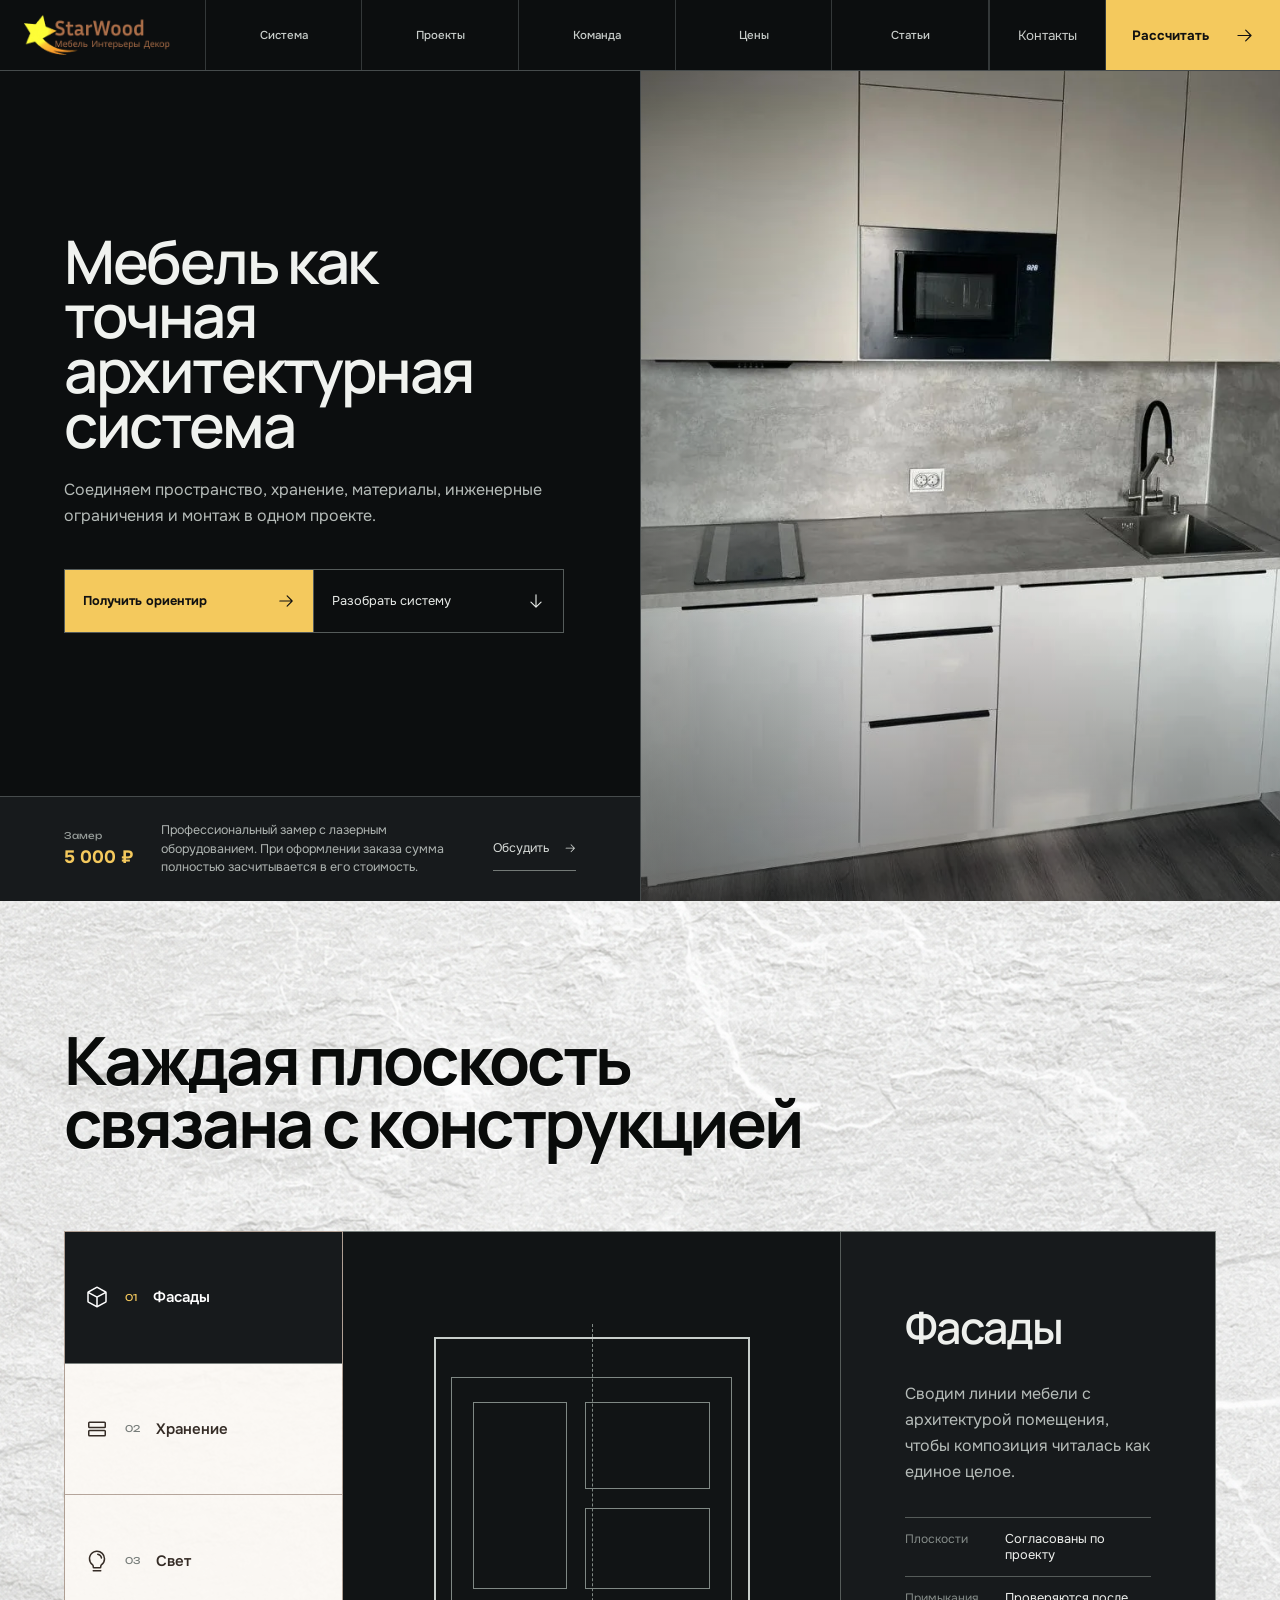
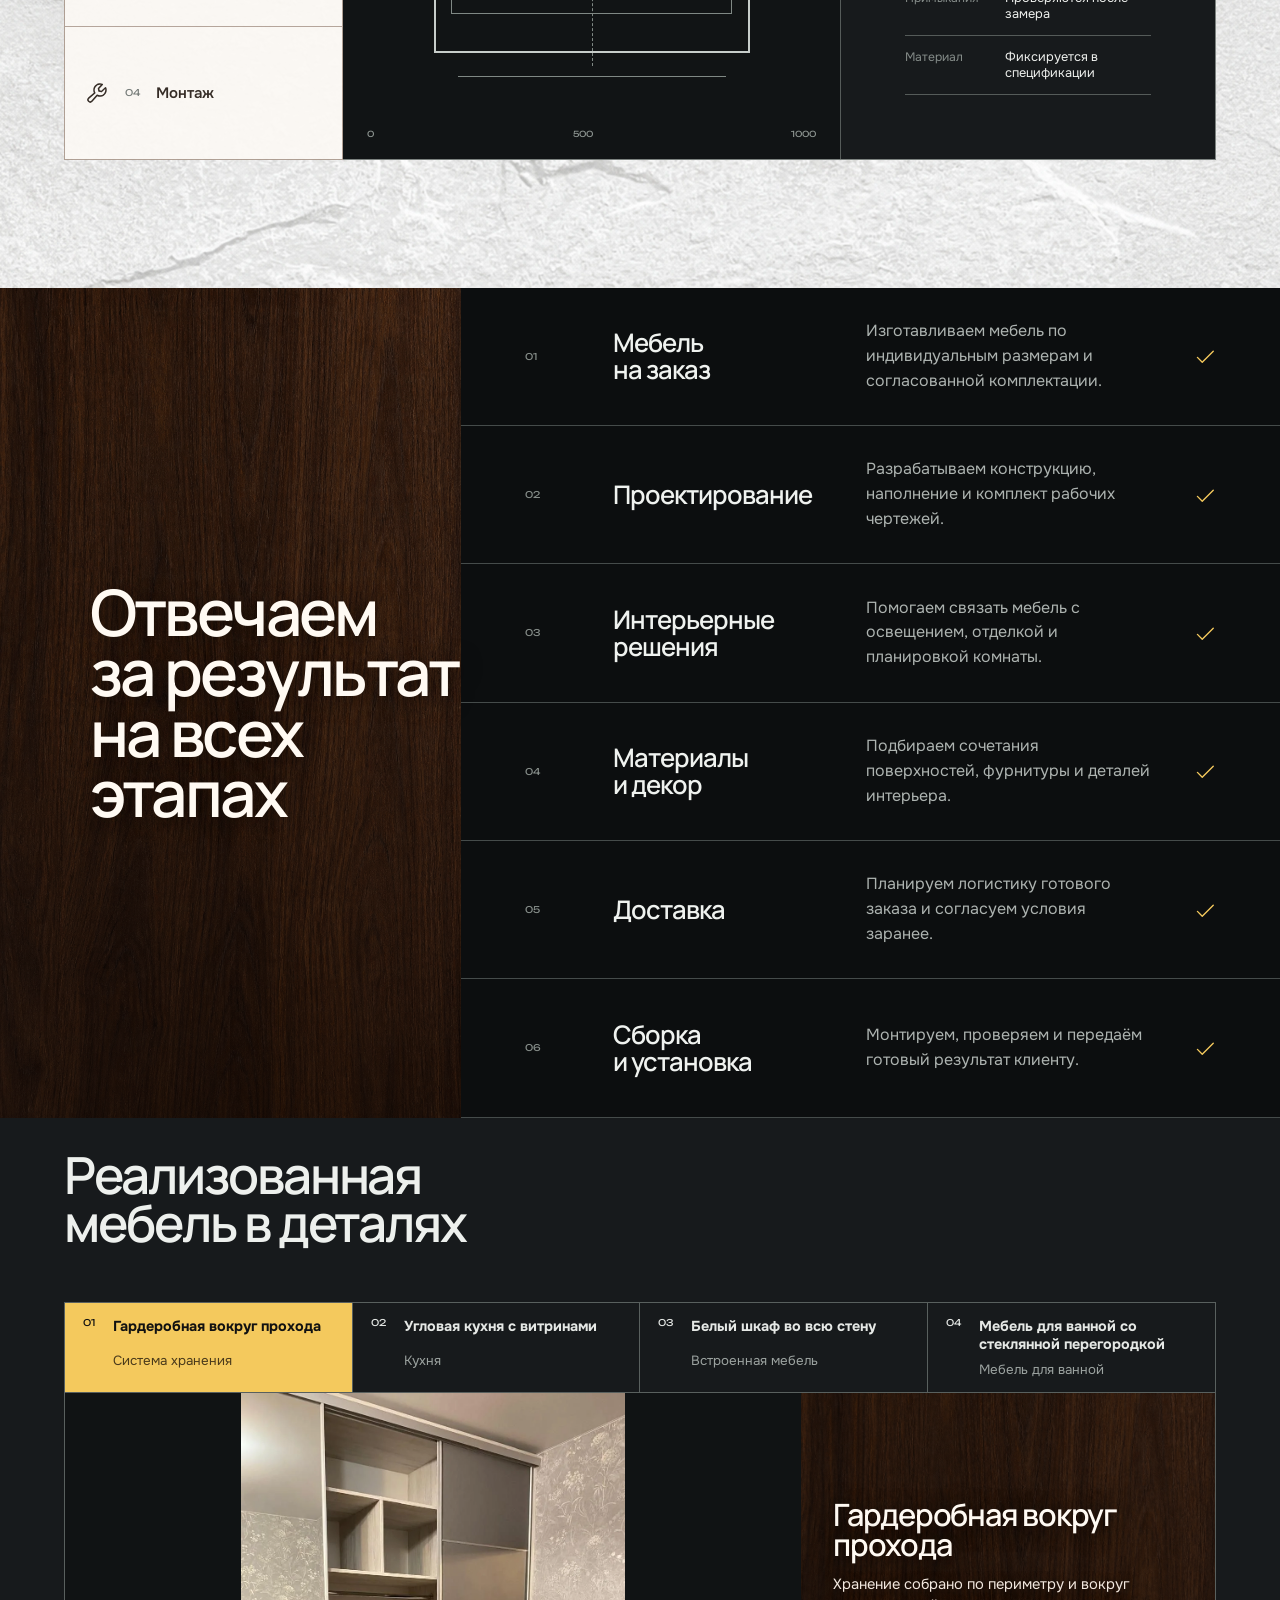
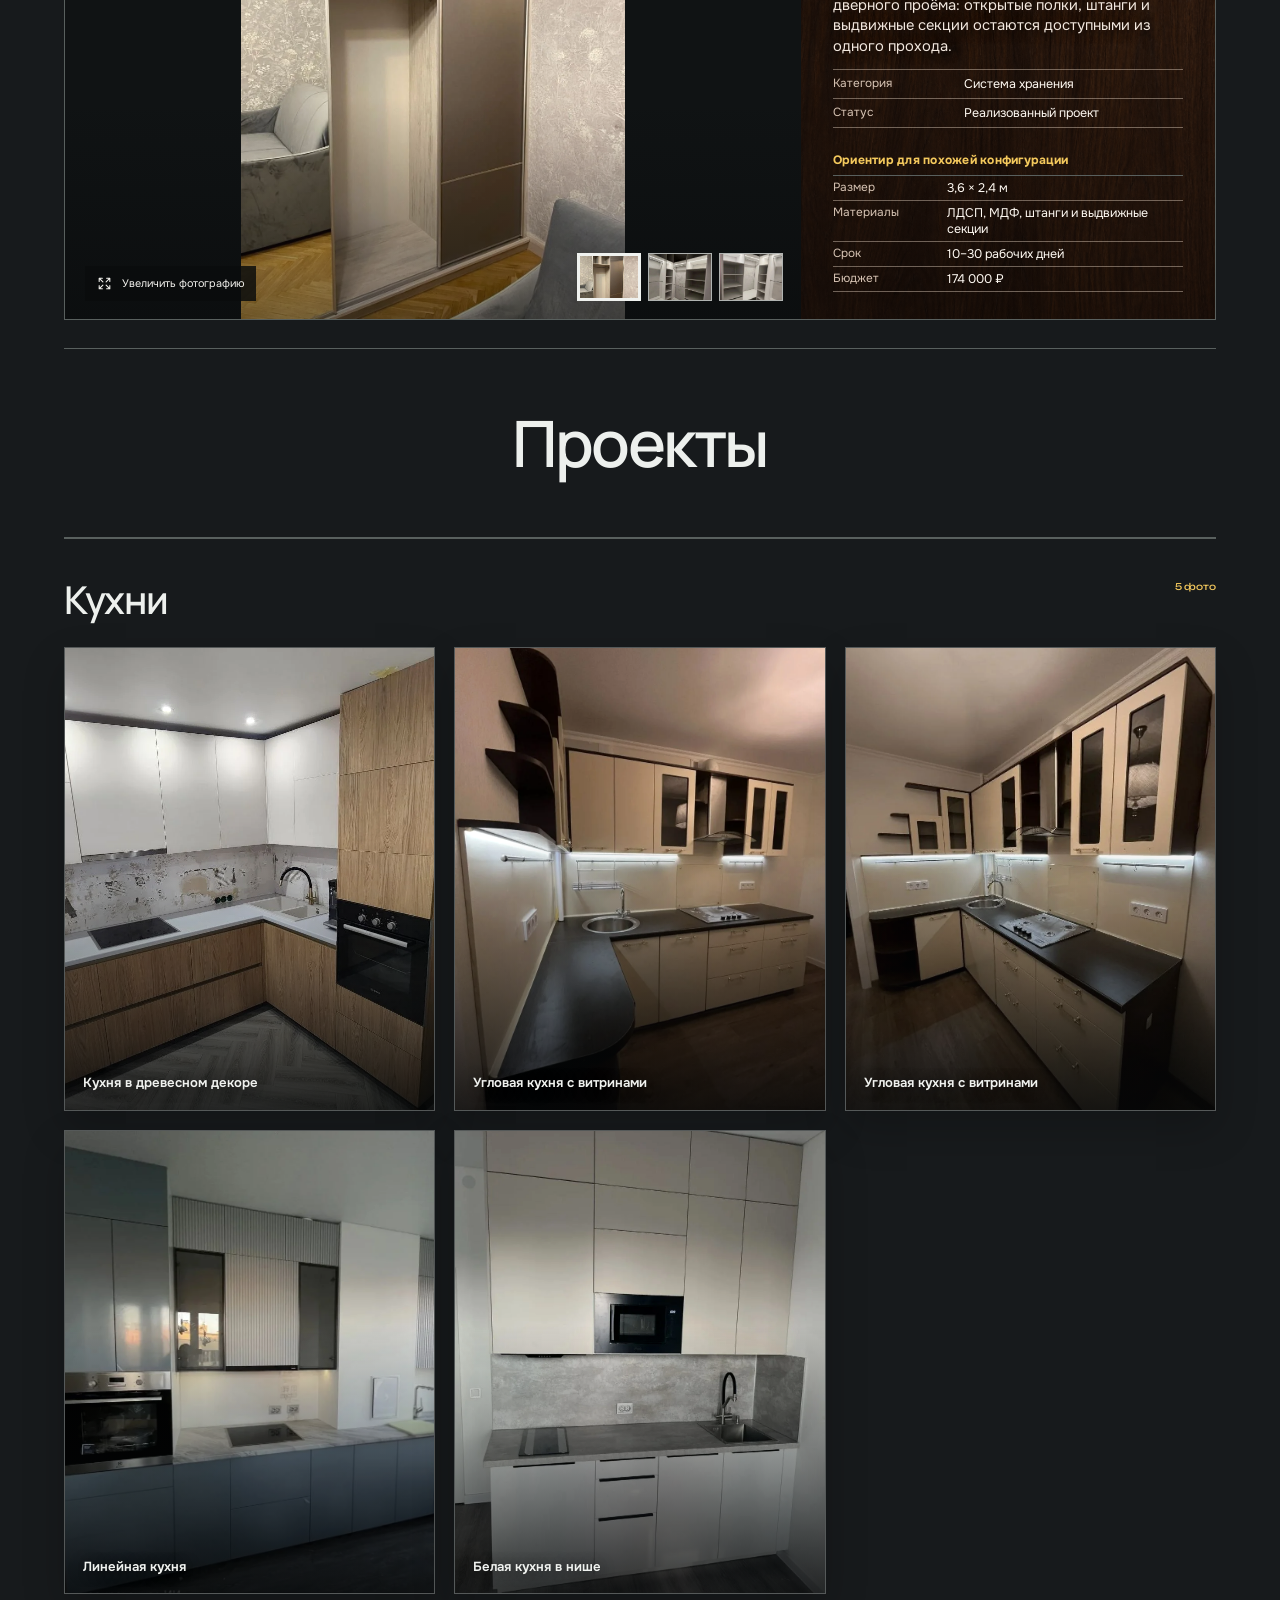
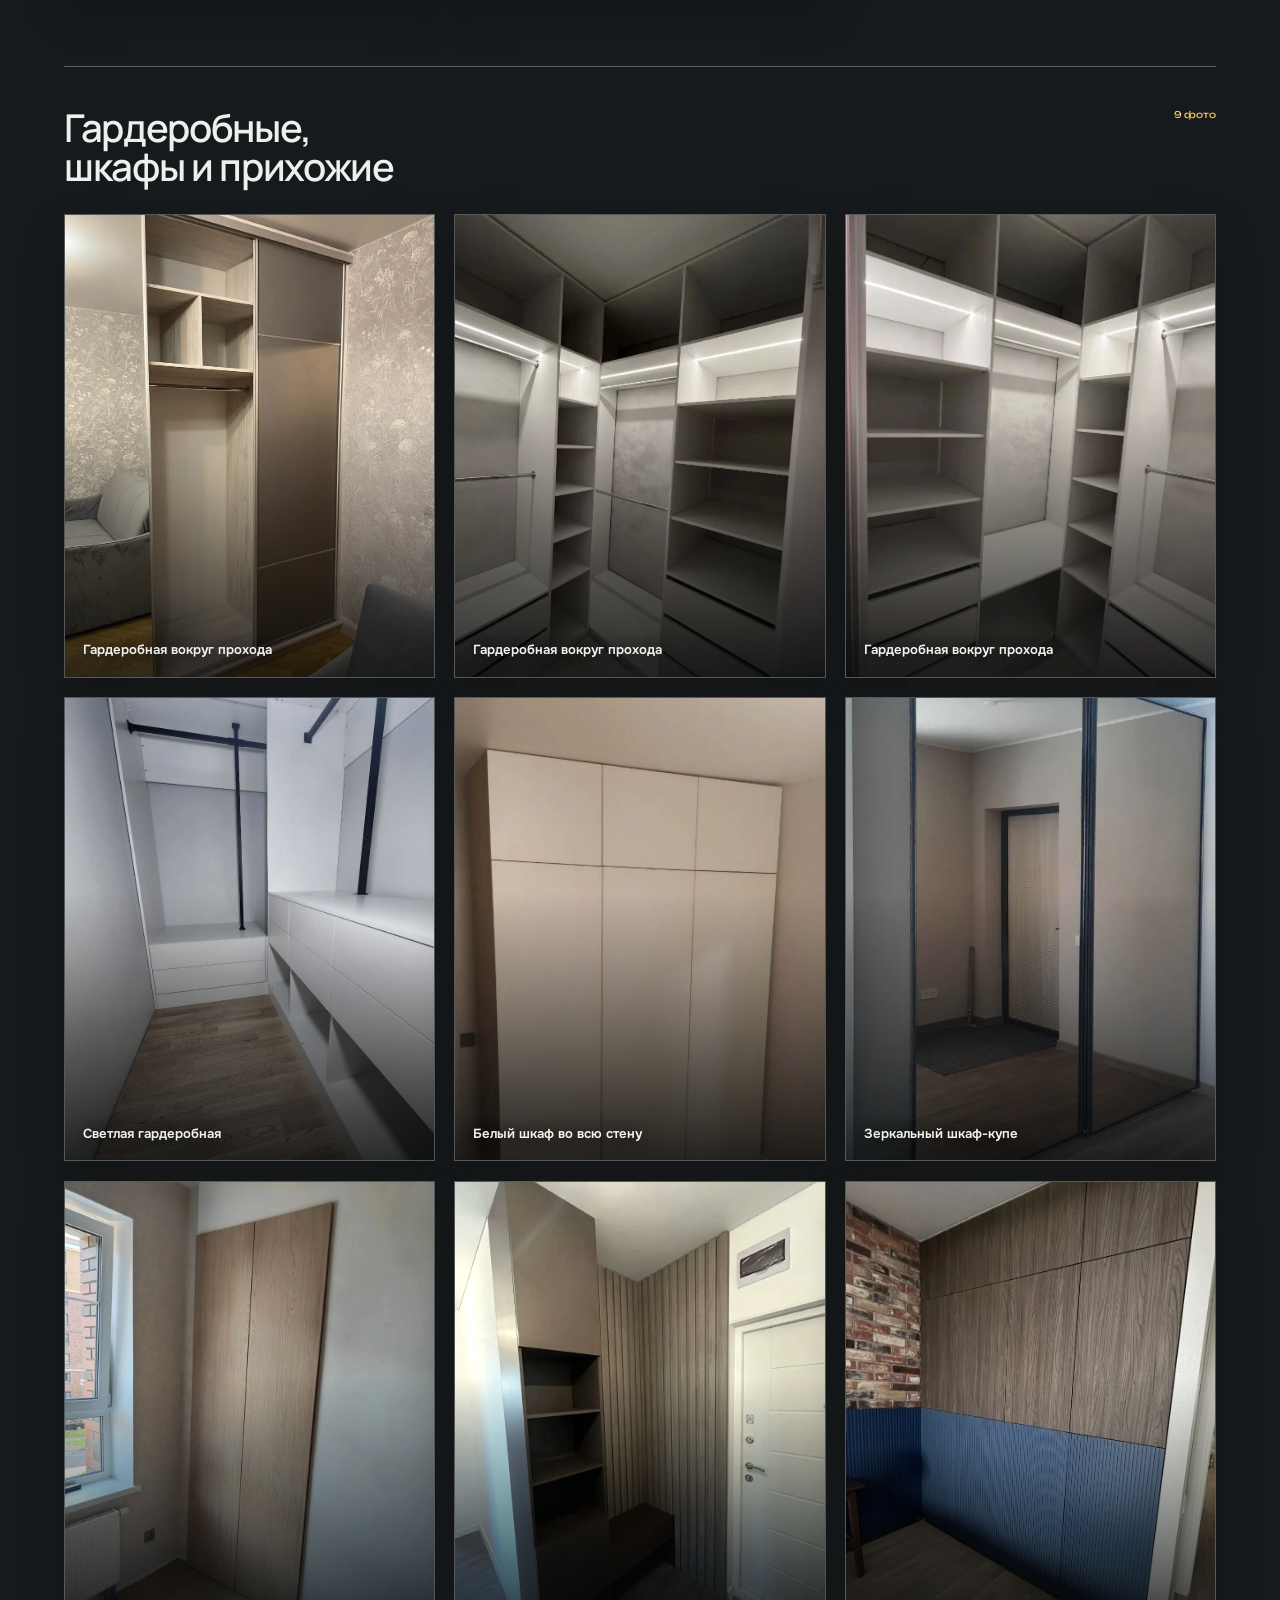
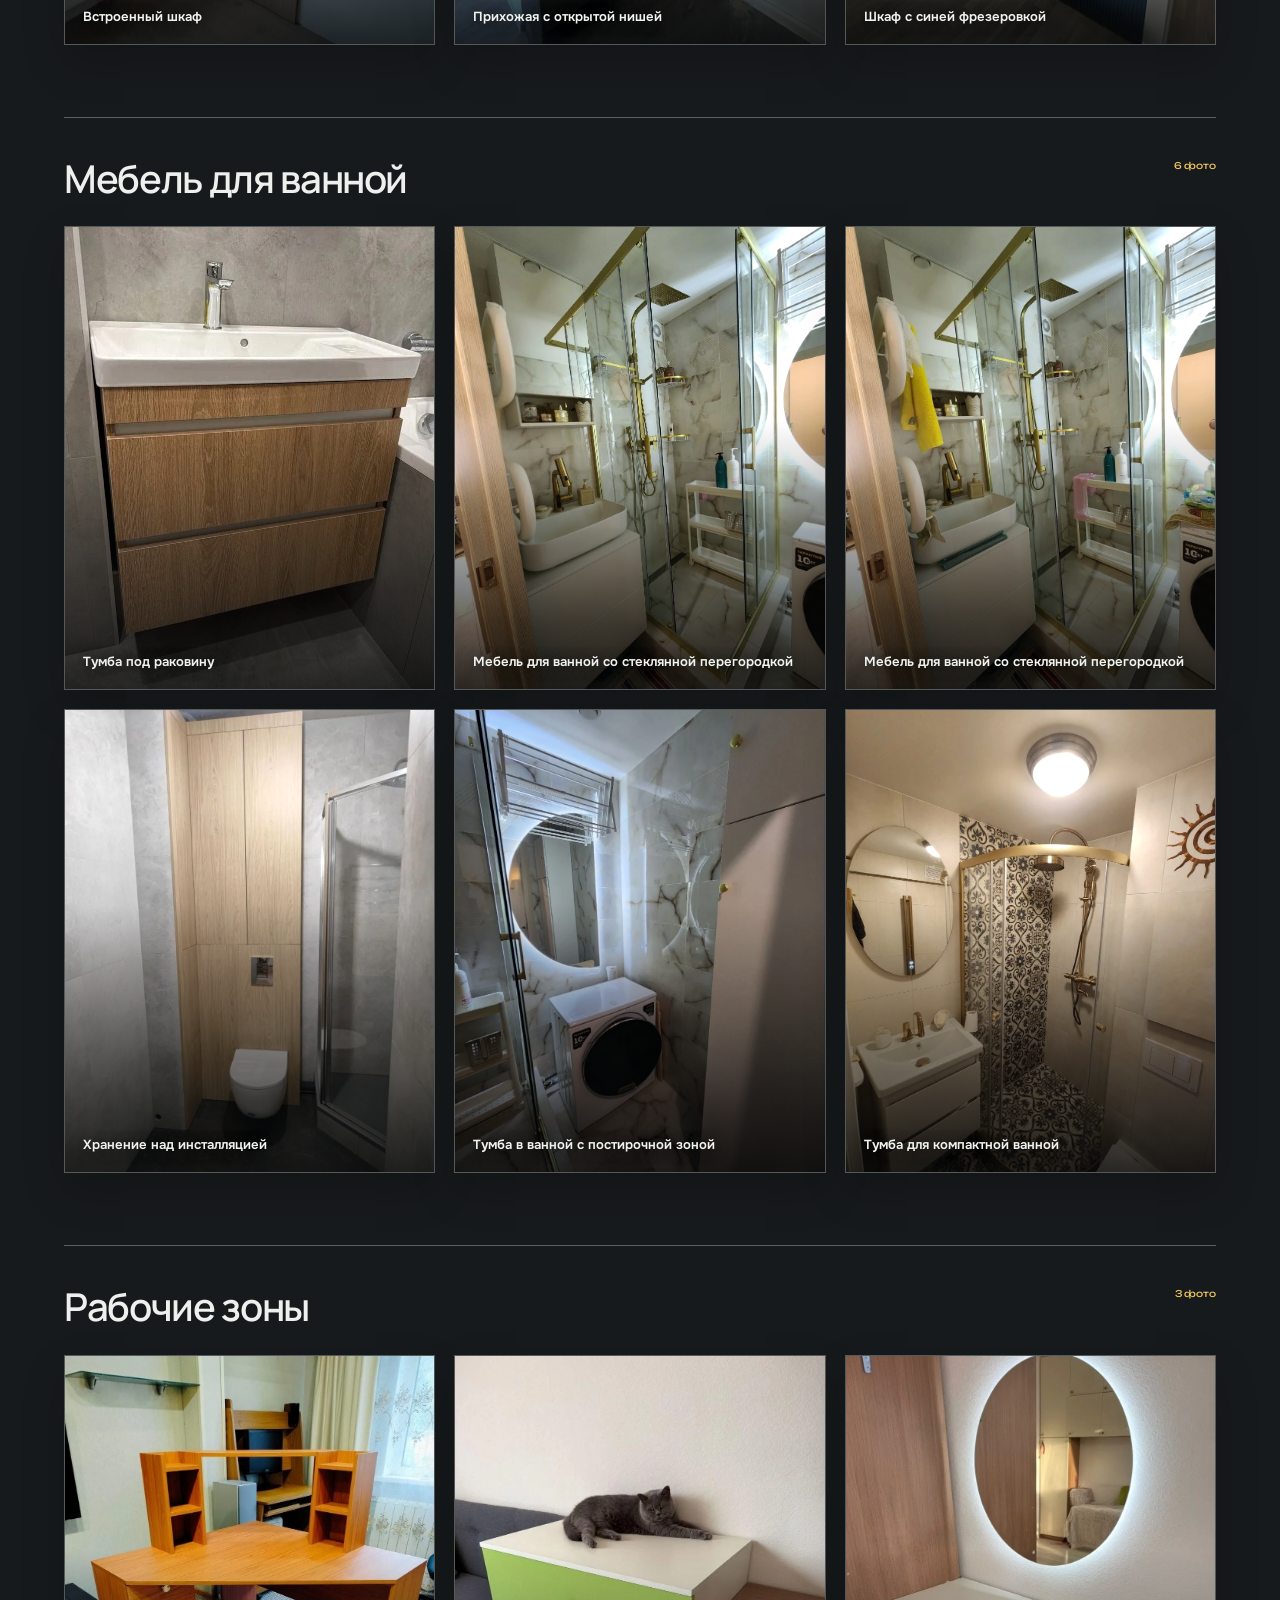
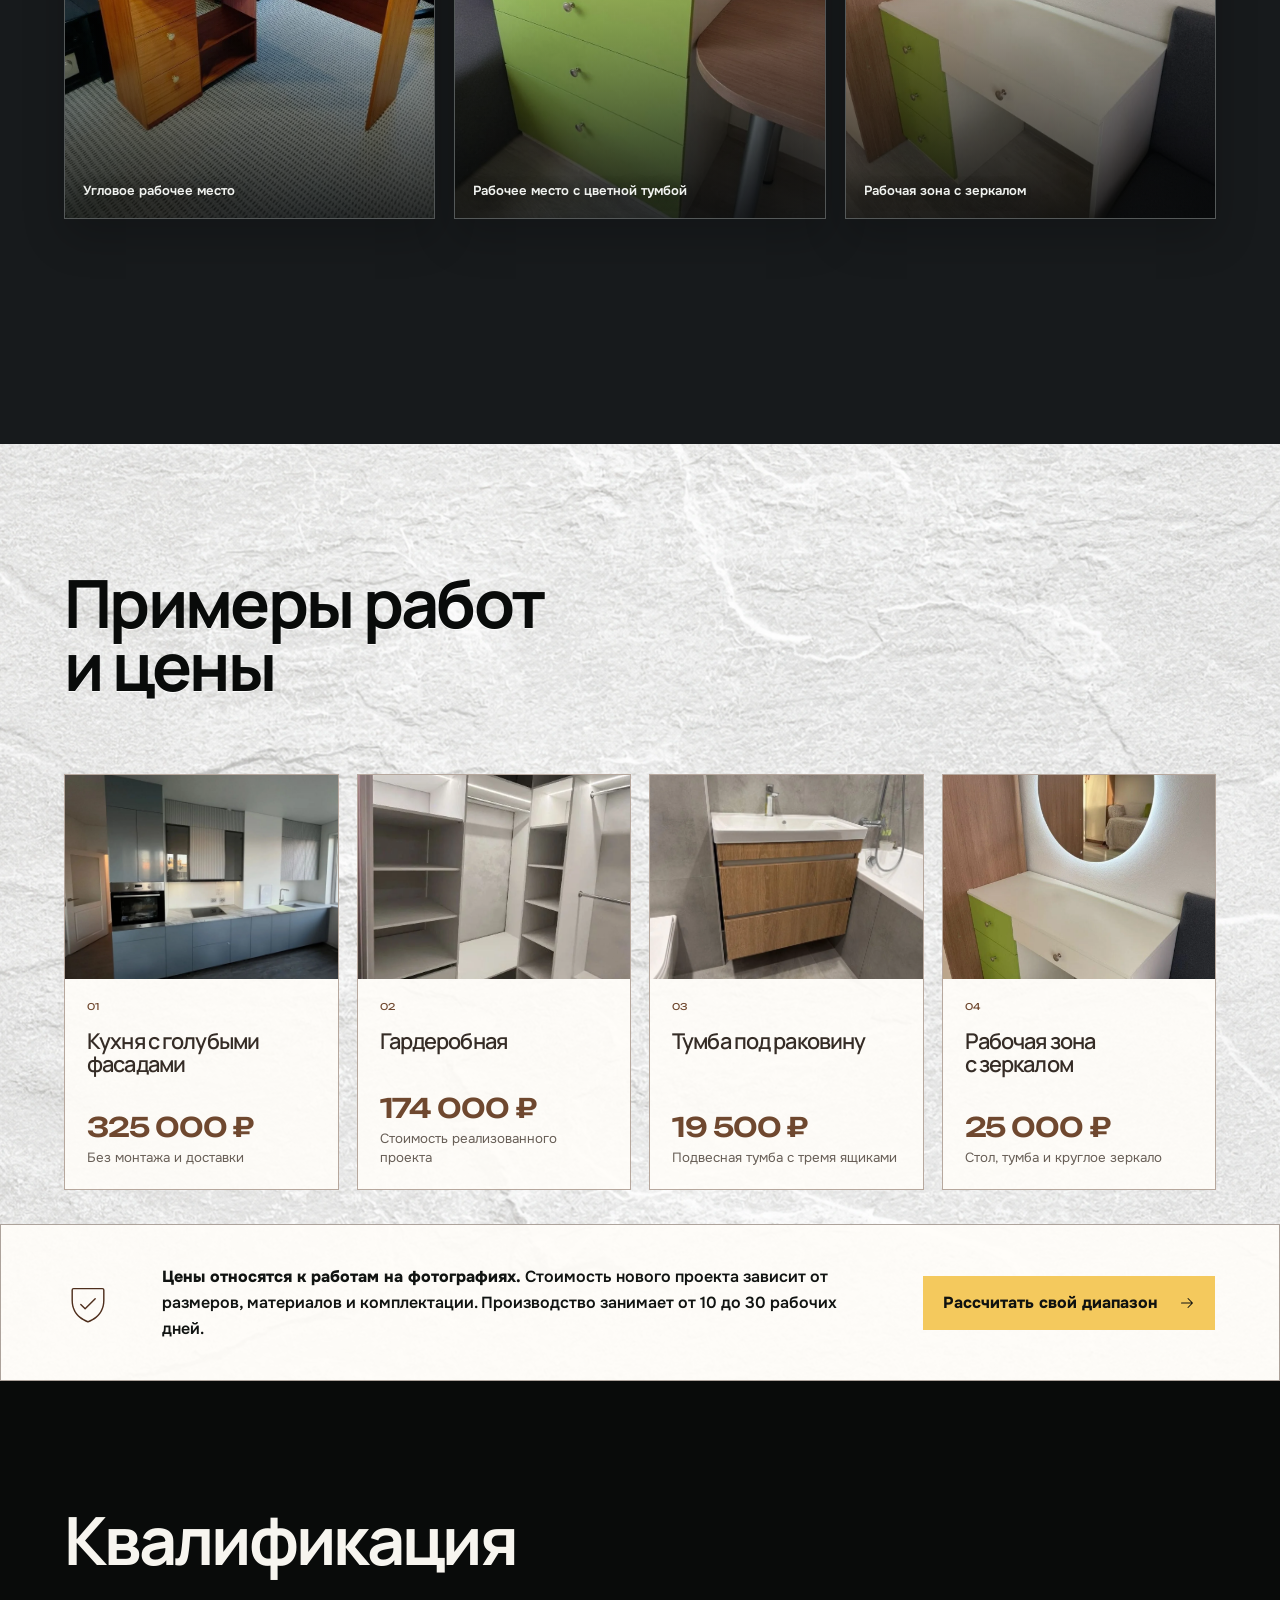
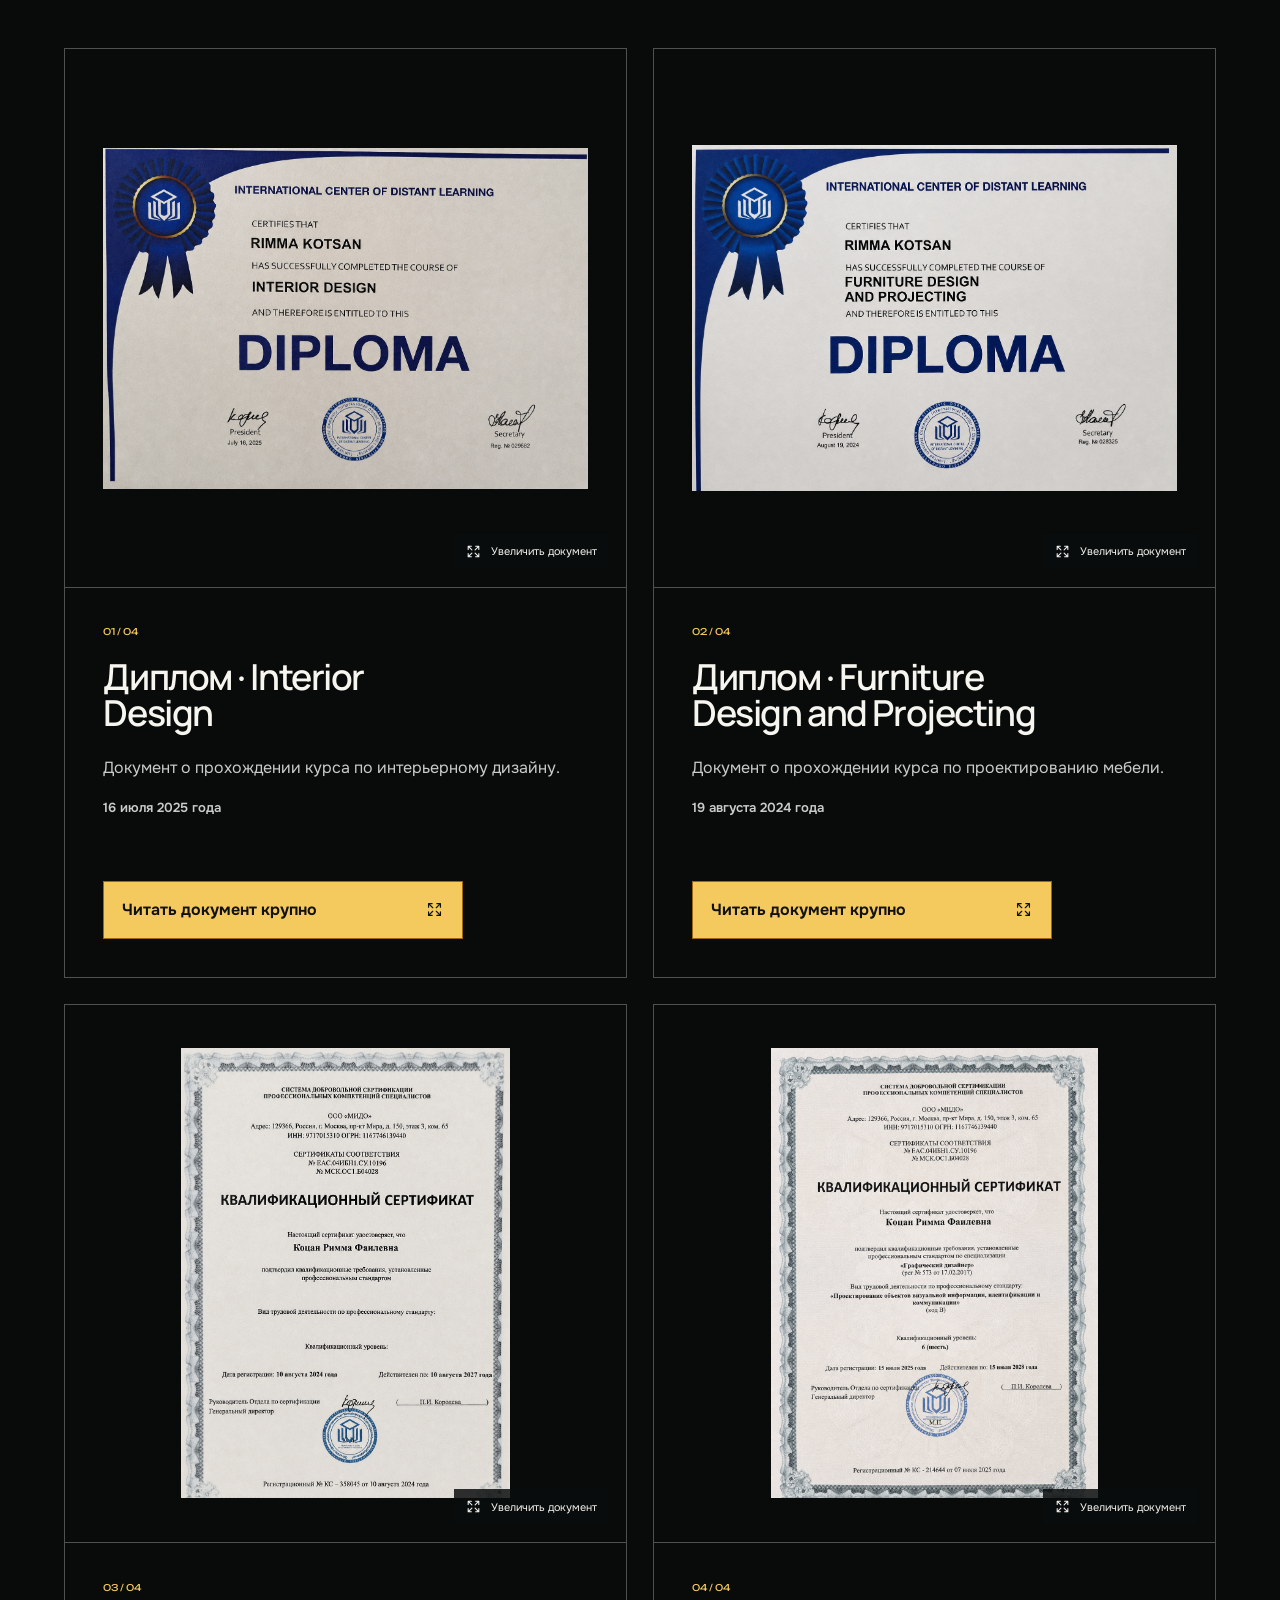
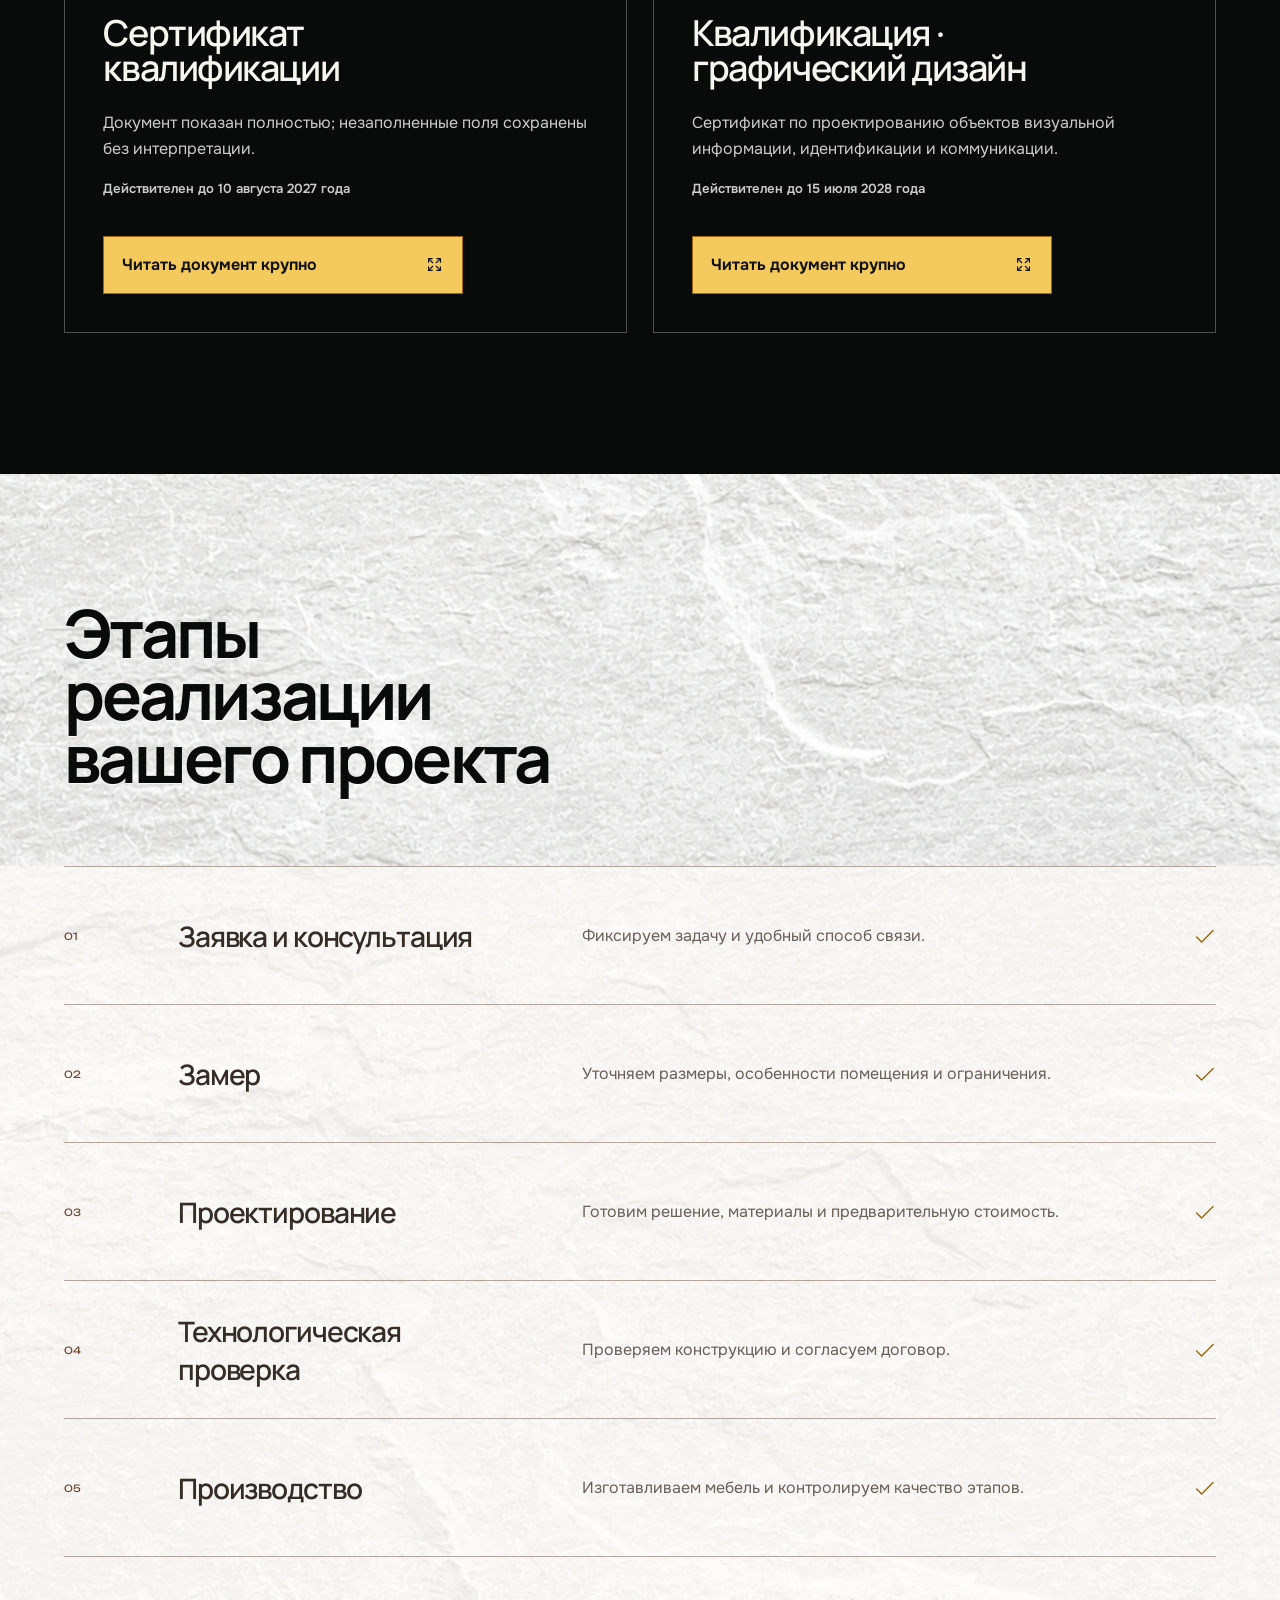
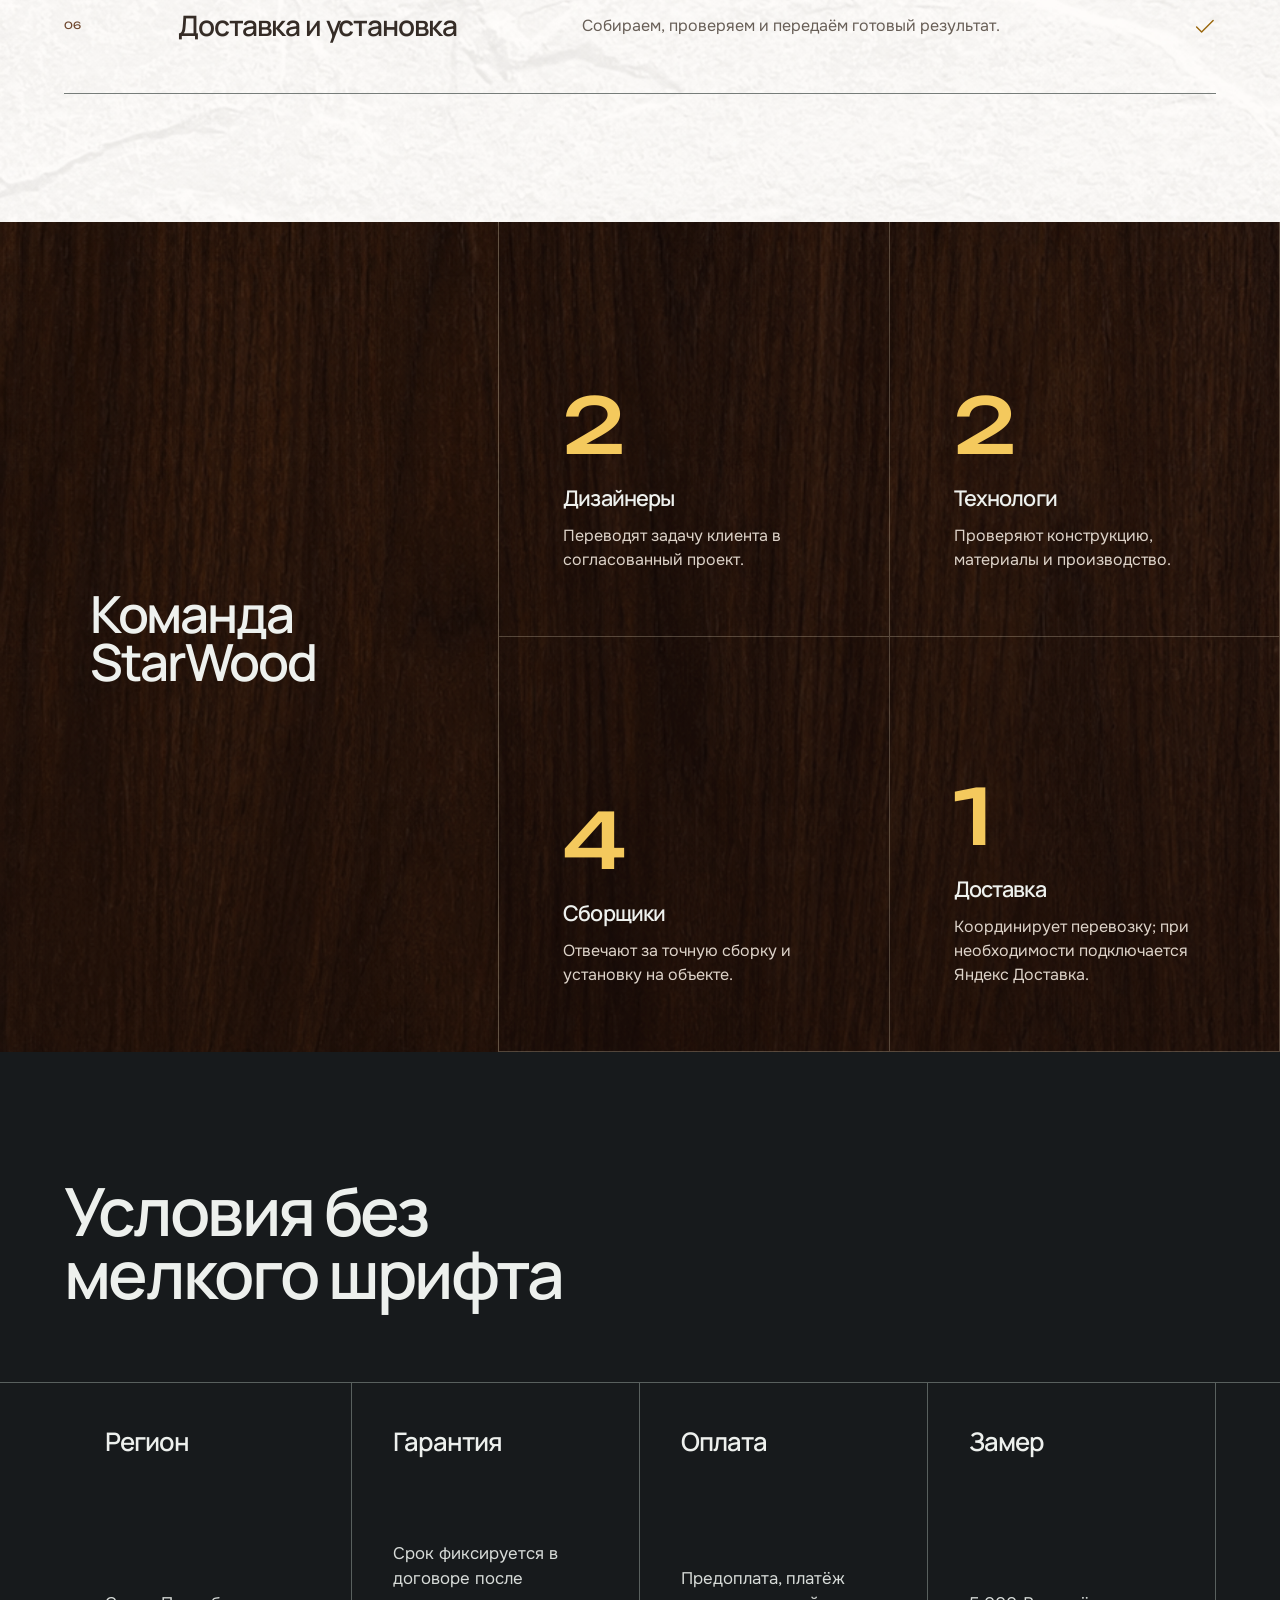
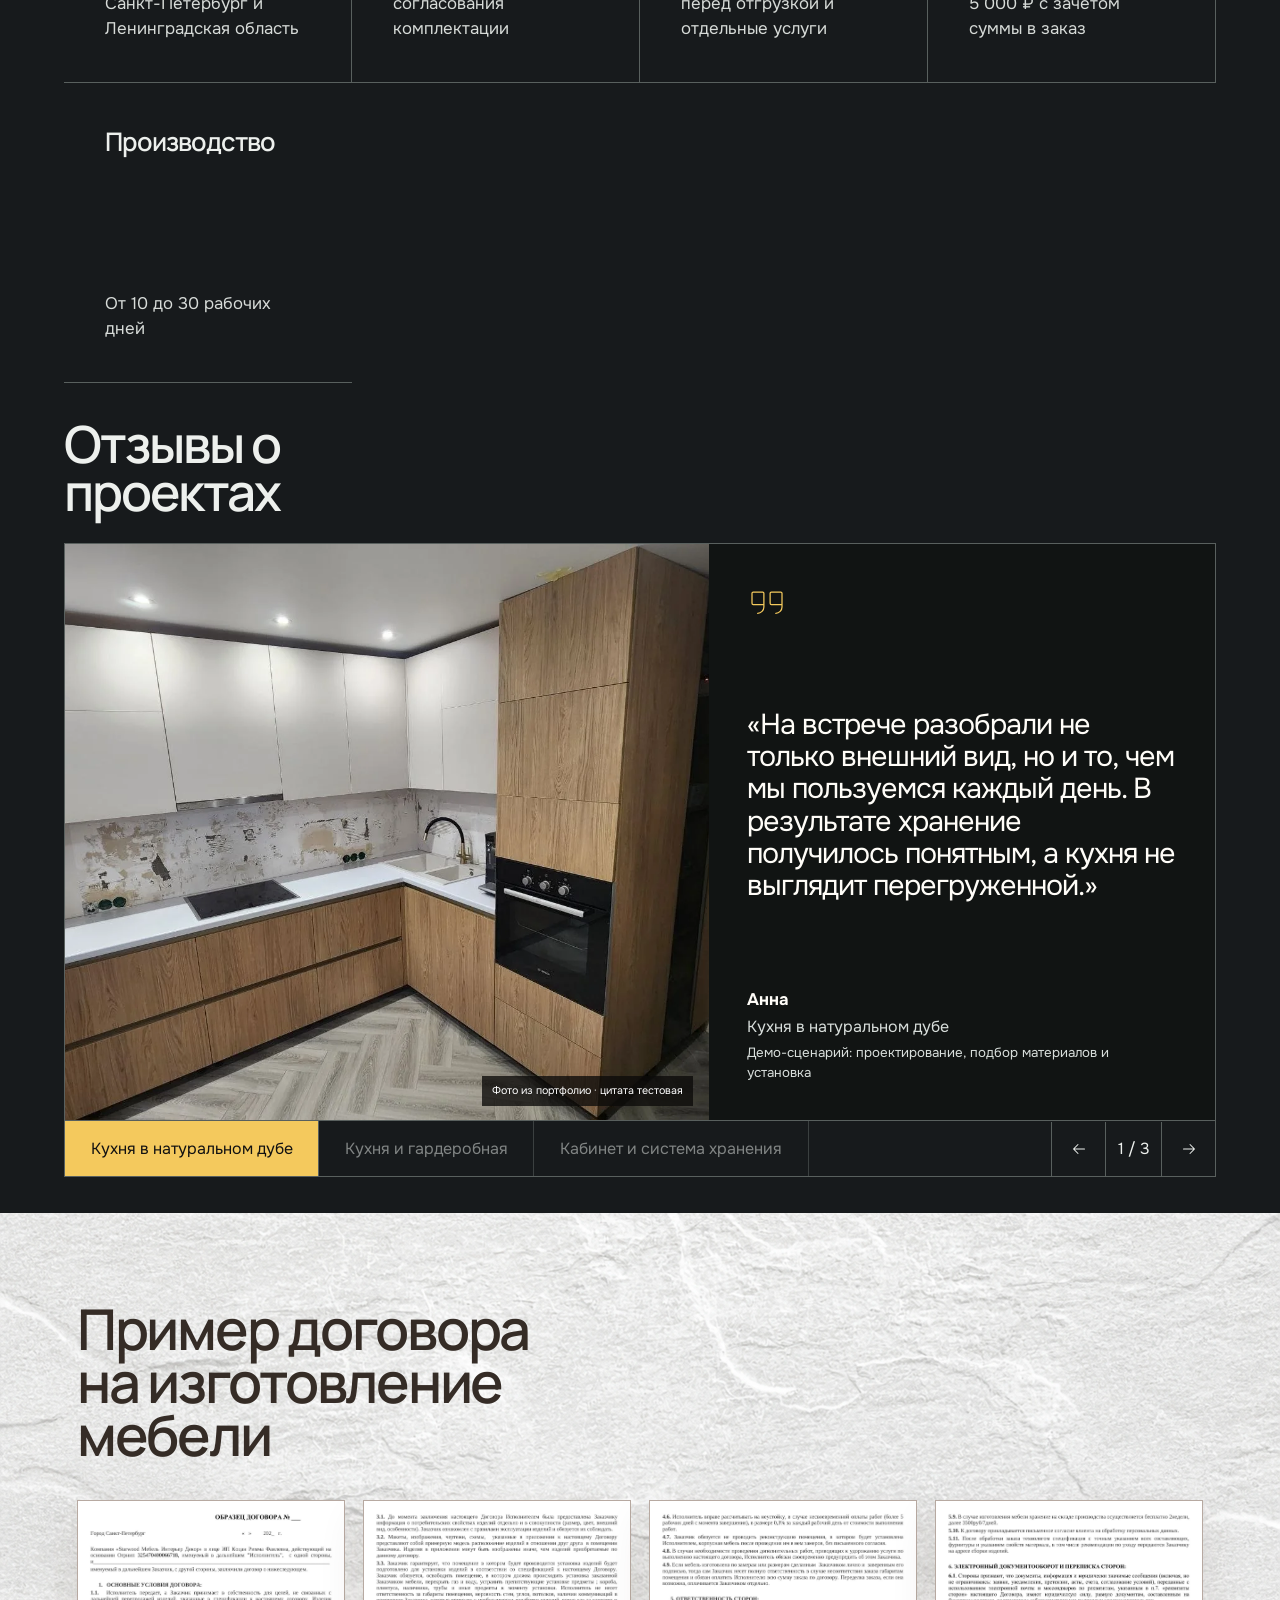
==== commit 2a2cf65a: "Publish shorter responsibility heading" ====
--- a/index.html
+++ b/index.html
@@ -43,7 +43,7 @@
     </script>
 
     <title>StarWood — мебель на заказ</title>
-    <script type="module">requestAnimationFrame(()=>import("/assets/index-D05y4bAk.js"))</script>
+    <script type="module">requestAnimationFrame(()=>import("/assets/index-CvCPCKBV.js"))</script>
     <style data-build-critical>:root{color:#1b1714;background:#f4f1ec;font-family:Arial,sans-serif;font-synthesis:none;text-rendering:optimizeLegibility}*{box-sizing:border-box}html{scroll-behavior:smooth}body{margin:0;min-width:320px;min-height:100vh;-webkit-font-smoothing:antialiased}img{display:block;max-width:100%}a{color:inherit;text-decoration:none}.precision-site{--precision-black:#0c0e0f;--precision-graphite:#171a1c;--precision-steel:#303537;--precision-paper:#e8e6df;--precision-vellum:#f3f0e8;--precision-ink:#171918;--precision-amber:#f4c95d;--precision-heading-copy-gap:24px;min-width:320px;overflow:clip;color:var(--precision-ink);background:var(--precision-paper);font-family:Arial,sans-serif}.precision-site h1,.precision-site p,.precision-site figure{margin:0}.precision-site h1{font-family:Arial,sans-serif;font-weight:600;letter-spacing:-.04em}.precision-header{position:sticky;z-index:70;top:0;display:grid;grid-template-columns:210px minmax(130px,.55fr) minmax(300px,1fr) auto;min-height:70px;align-items:center;color:#edf0ed;background:var(--precision-black);border-bottom:1px solid #464b4c}.precision-header--home{grid-template-columns:210px minmax(300px,1fr) auto}.precision-header--home .precision-header__action{grid-column:3}.precision-header__contact{display:flex;height:100%;grid-column:2;align-items:center;justify-self:end;padding:0 28px;color:#c9cdca;border-left:1px solid #343839;font-size:.84rem}.precision-header__contact:is(:hover,:focus-visible,:active),.precision-site:has(.precision-contact:target) .precision-header__contact{color:#111;background:var(--precision-amber)}.precision-header__brand{display:flex;height:100%;align-items:center;padding:8px 24px;background:var(--precision-black)}.precision-header__brand img{width:146px;height:auto;filter:brightness(1.72) saturate(.95)}.precision-header__context{padding:0 24px;color:#aeb3b1;font-size:.72rem;line-height:1.35}.precision-header__context--articles{display:flex;height:100%;align-items:center;justify-content:space-between;gap:20px;color:var(--precision-ink);background:var(--precision-vellum);border-right:1px solid #d5d0c6}.precision-header__context--articles svg{width:17px;height:17px;color:var(--precision-amber)}.precision-header__nav{display:flex;justify-content:flex-end;gap:clamp(22px,3vw,52px);padding:0 28px}.precision-header__nav a{display:flex;min-width:44px;min-height:44px;align-items:center;justify-content:center;color:#c9cdca;font-size:.84rem}.precision-header__action{display:flex;height:100%;align-items:center;justify-content:space-between;gap:26px;padding:0 26px;color:#111;background:var(--precision-amber);border-left:1px solid #c9a13e;font-size:.84rem;font-weight:700}.precision-header__action svg{width:19px;height:19px}.precision-rail{position:fixed;z-index:60;top:70px;bottom:0;left:0;display:flex;width:62px;flex-direction:column;color:#c8cdca;background:var(--precision-black);border-right:1px solid #464b4c}.precision-rail a{display:flex;min-height:0;flex:1 1 0;flex-direction:column;align-items:center;justify-content:space-between;padding:14px 0;border-bottom:1px solid #343839}.precision-rail span{font-size:.56rem}.precision-rail strong{writing-mode:vertical-rl;transform:rotate(180deg);font-size:.68rem;font-weight:500}.precision-canvas{margin-left:62px}.precision-hero{position:relative;display:grid;min-height:calc(100svh - 70px);grid-template-columns:minmax(380px,1fr) minmax(0,1fr);grid-template-rows:1fr auto;color:#f0f2ef;background:var(--precision-black)}.precision-hero__media{position:relative;grid-column:2;grid-row:1/3;min-height:700px;overflow:hidden;background:#252929;border-left:1px solid #464b4c}.precision-hero__media:after{position:absolute;inset:0;background:linear-gradient(90deg,rgba(10,12,13,.3),transparent 34%),linear-gradient(180deg,transparent 65%,rgba(9,10,10,.44));content:"";pointer-events:none}.precision-hero__media>img{width:100%;height:100%;object-fit:cover;object-position:center bottom;transform:scale(1.26);transform-origin:center bottom}.precision-hero__copy{display:flex;min-height:560px;flex-direction:column;justify-content:flex-end;padding:clamp(58px,7vw,112px) clamp(34px,5vw,78px)}.precision-hero__copy h1{max-width:10ch;font-size:clamp(2.8rem,4.7vw,6.2rem);line-height:.91;text-wrap:balance}.precision-hero__copy>p{max-width:47ch;margin-top:var(--precision-heading-copy-gap);color:#b5bbb8;line-height:1.65}.precision-hero__actions{display:grid;max-width:500px;grid-template-columns:1fr 1fr;margin-top:40px;border:1px solid #555b5a}.precision-hero__actions a{display:flex;min-height:62px;align-items:center;justify-content:space-between;gap:18px;padding:0 18px;color:#e7eae7;font-size:.8rem}.precision-hero__actions a:first-child{color:#111;background:var(--precision-amber);border-right:1px solid #555b5a;font-weight:700}.precision-hero__actions svg{width:18px;height:18px}.precision-hero__status{display:grid;grid-template-columns:auto minmax(0,1fr) auto;align-items:center;gap:28px;padding:24px clamp(34px,5vw,78px);color:#d7dbd8;background:var(--precision-graphite);border-top:1px solid #464b4c}.precision-hero__status>div{display:grid;gap:5px}.precision-hero__status span{color:#969c99;font-size:.58rem}.precision-hero__status strong{color:var(--precision-amber);font-size:1.12rem}.precision-hero__status p{max-width:52ch;color:#aeb4b1;font-size:.78rem;line-height:1.5}.precision-hero__status>a{display:flex;min-height:44px;align-items:center;gap:15px;padding:10px 0;border-bottom:1px solid #747a77;font-size:.78rem}@media(max-width:1120px){.precision-header{grid-template-columns:190px minmax(120px,1fr) auto}.precision-header__nav{display:none}.precision-hero{grid-template-columns:minmax(330px,1fr) minmax(0,1fr)}}@media(max-width:780px){.precision-header{grid-template-columns:minmax(150px,1fr) auto;min-height:64px}.precision-header--home{grid-template-columns:minmax(132px,1fr) auto auto}.precision-header--home .precision-header__action{grid-column:3}.precision-header__contact{grid-column:2;padding:0 12px}.precision-header__brand{border-right:0}.precision-header__brand img{width:132px}.precision-header__context{display:none}.precision-header__action{padding:0 15px}.precision-header__action svg{display:none}.precision-rail{position:sticky;z-index:60;top:64px;bottom:auto;display:flex;width:100%;height:48px;flex-direction:row;overflow-x:auto;border-right:0;border-bottom:1px solid #464b4c}.precision-rail a{min-height:0;flex:0 0 82px;flex-direction:row;justify-content:center;gap:5px;padding:0 3px;border-right:1px solid #343839;border-bottom:0}.precision-rail span{display:none}.precision-rail strong{writing-mode:initial;transform:none;font-size:.62rem}.precision-canvas{margin-left:0}.precision-hero{min-height:auto;grid-template-columns:1fr;grid-template-rows:auto auto auto}.precision-hero__media{grid-column:1;grid-row:1;min-height:440px;border-left:0}.precision-hero__media>img{object-position:center 70%;transform:none}.precision-hero__copy{min-height:auto;grid-row:2;padding:48px 20px}.precision-hero__copy h1{max-width:11ch;font-size:clamp(2.7rem,12vw,4.8rem)}.precision-hero__copy>p{margin-top:24px}.precision-hero__actions{grid-template-columns:1fr;margin-top:30px}.precision-hero__actions a:first-child{border-right:0;border-bottom:1px solid #555b5a}.precision-hero__status{grid-row:3;grid-template-columns:1fr auto;gap:16px;padding:22px 20px}.precision-hero__status p{grid-column:1/-1;grid-row:2}}.precision-site .precision-header--home{grid-template-columns:clamp(160px,16vw,210px) minmax(0,1fr) auto auto}.precision-site .precision-header--home .precision-header__brand{grid-column:1;grid-row:1}.precision-site .precision-header--home .precision-rail{position:static;grid-column:2;grid-row:1;width:auto;height:70px;flex-direction:row;overflow-x:auto;border-right:0;border-bottom:0;border-left:1px solid #343839}.precision-site .precision-header--home .precision-rail a{min-width:88px;flex:1 1 0;flex-direction:row;align-items:center;justify-content:center;gap:10px;padding:0 10px;border-right:1px solid #343839;border-bottom:0}.precision-site .precision-header--home .precision-rail span{display:none}.precision-site .precision-header--home .precision-rail strong{writing-mode:initial;transform:none;font-size:.72rem}.precision-site .precision-header--home .precision-header__contact{grid-column:3;grid-row:1}.precision-site .precision-header--home .precision-header__action{grid-column:4;grid-row:1}.precision-site .precision-canvas{margin-left:0}@media(max-width:780px){.precision-site .precision-header--home{min-height:112px;grid-template-columns:minmax(132px,1fr) auto auto;grid-template-rows:64px 48px}.precision-site .precision-header--home .precision-rail{grid-column:1/-1;grid-row:2;width:100%;height:48px;flex-direction:row;border-top:1px solid #343839;border-left:0}.precision-site .precision-header--home .precision-rail a{min-width:96px;flex:0 0 96px;padding:0 6px}.precision-site .precision-header--home .precision-header__contact{grid-column:2}.precision-site .precision-header--home .precision-header__action{grid-column:3}}
 </style>
     <link rel="preload" as="style" href="/assets/index-T1CuHCKM.css" onload="this.onload=null;this.rel='stylesheet'">
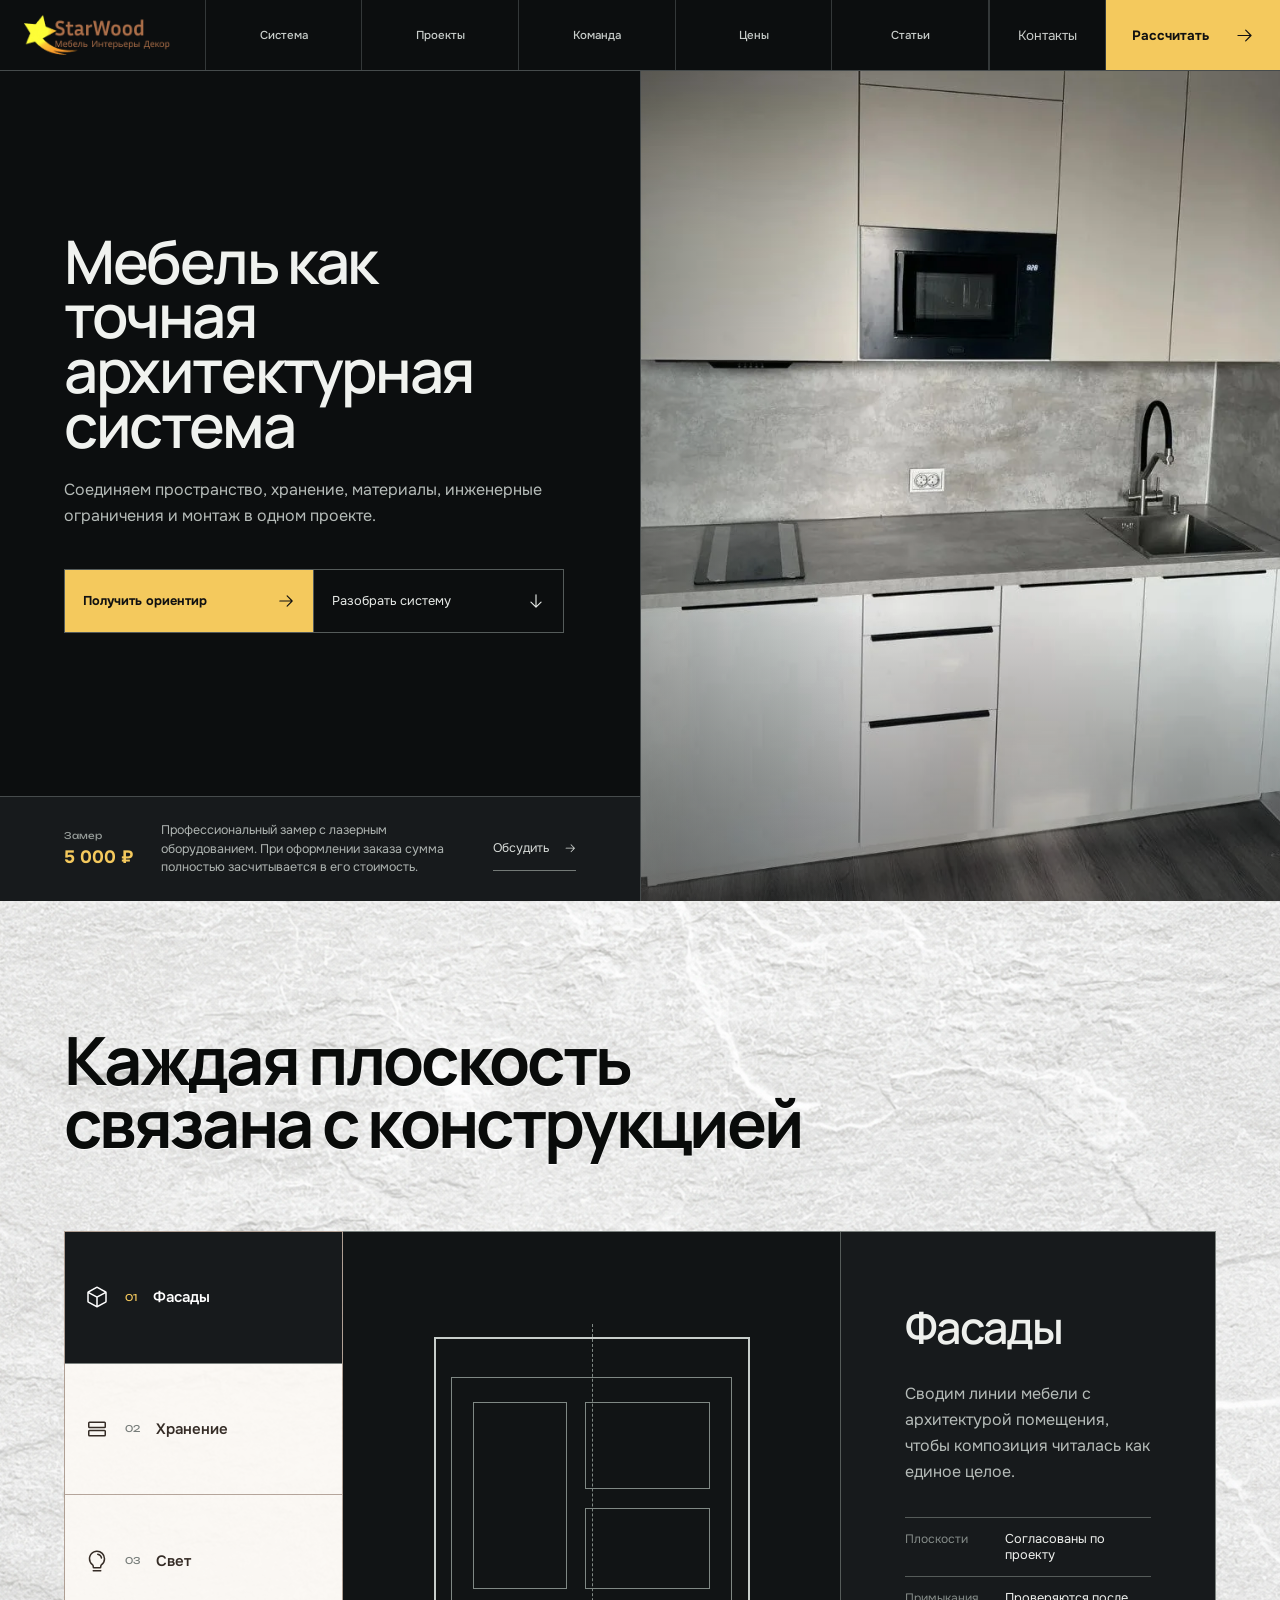
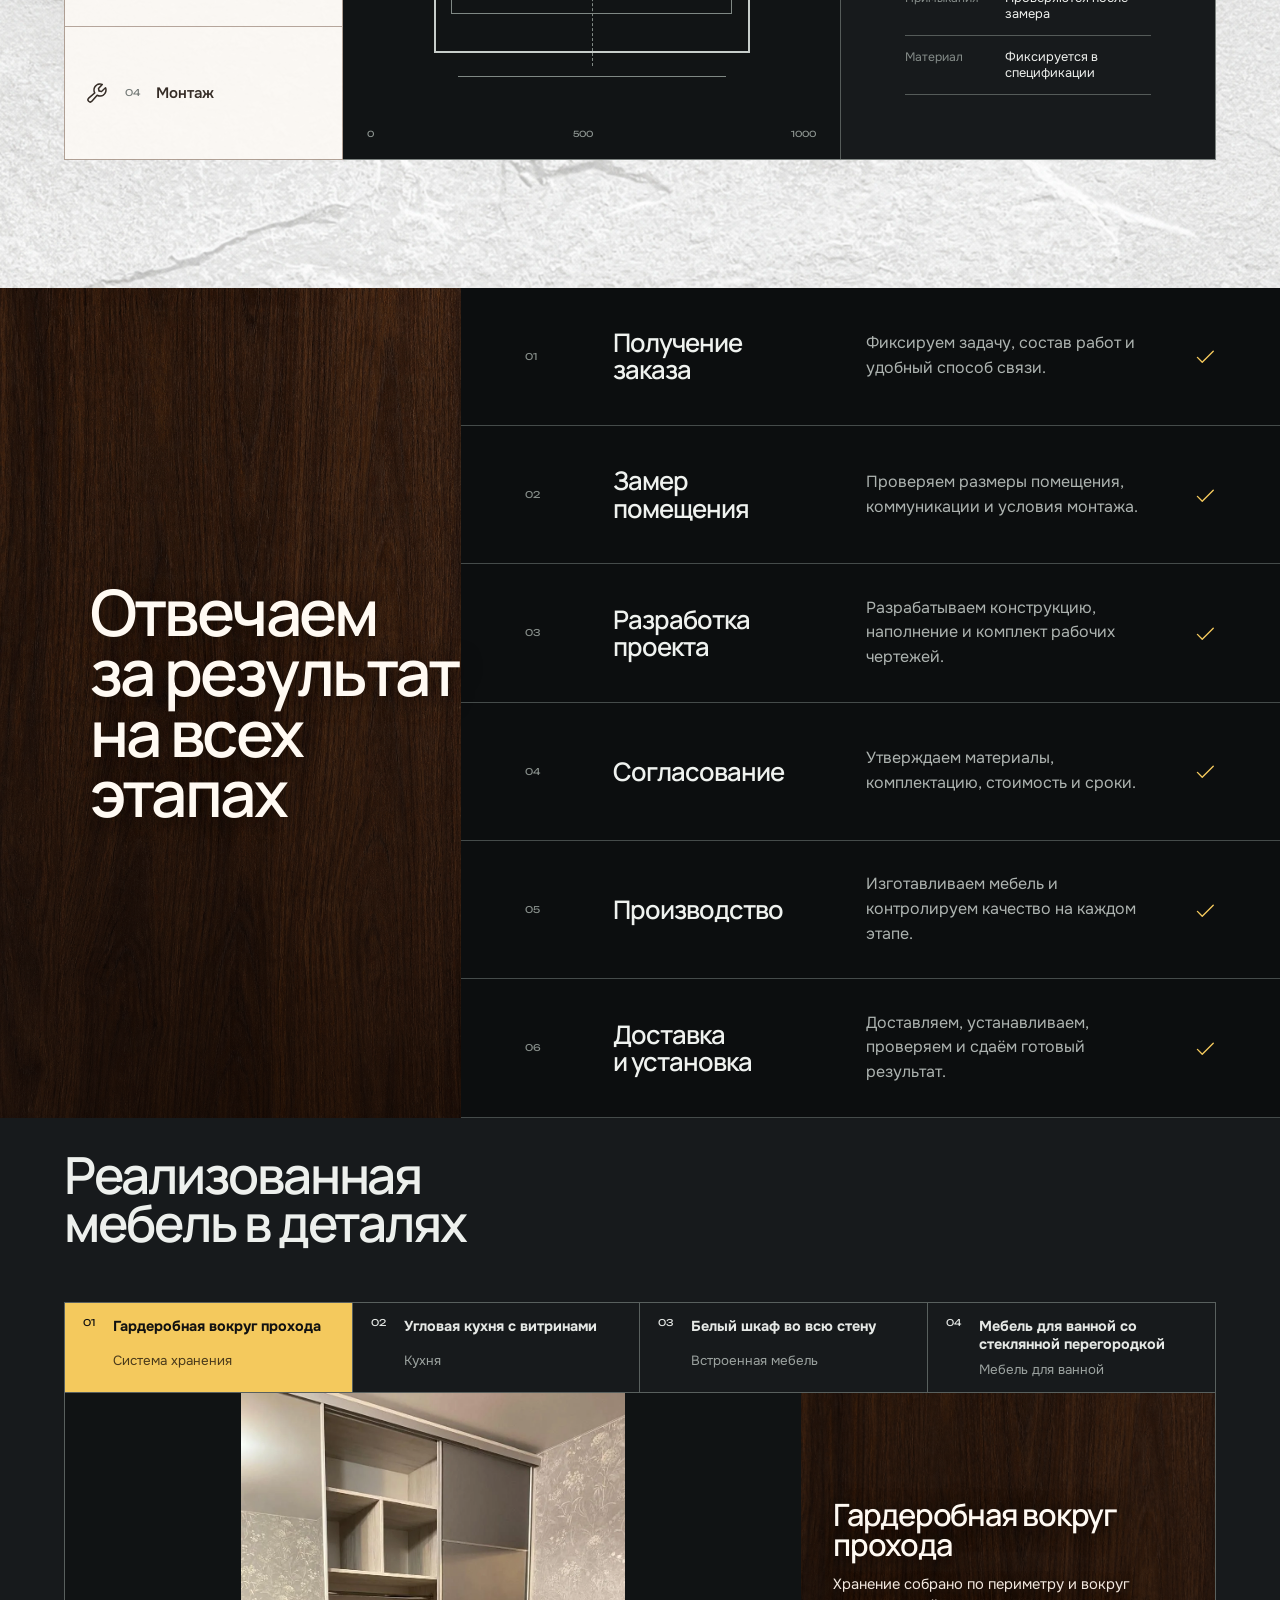
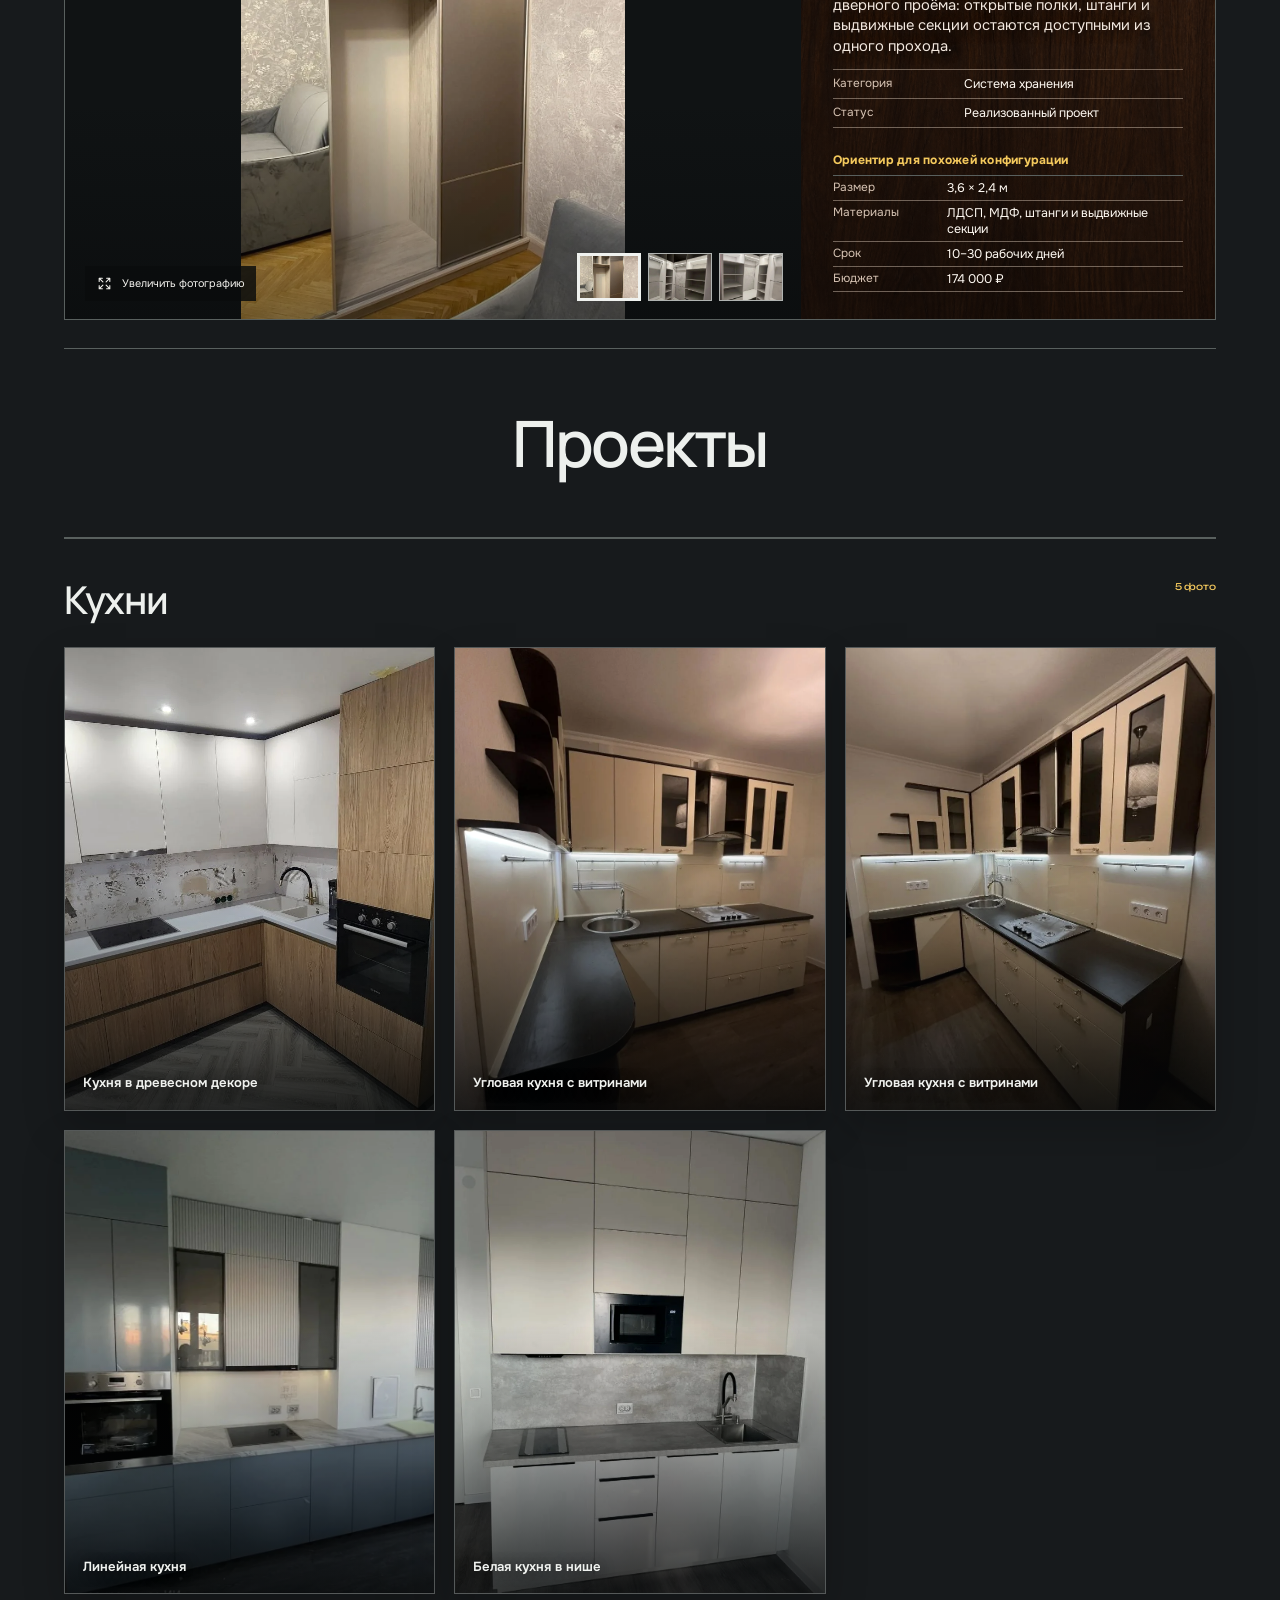
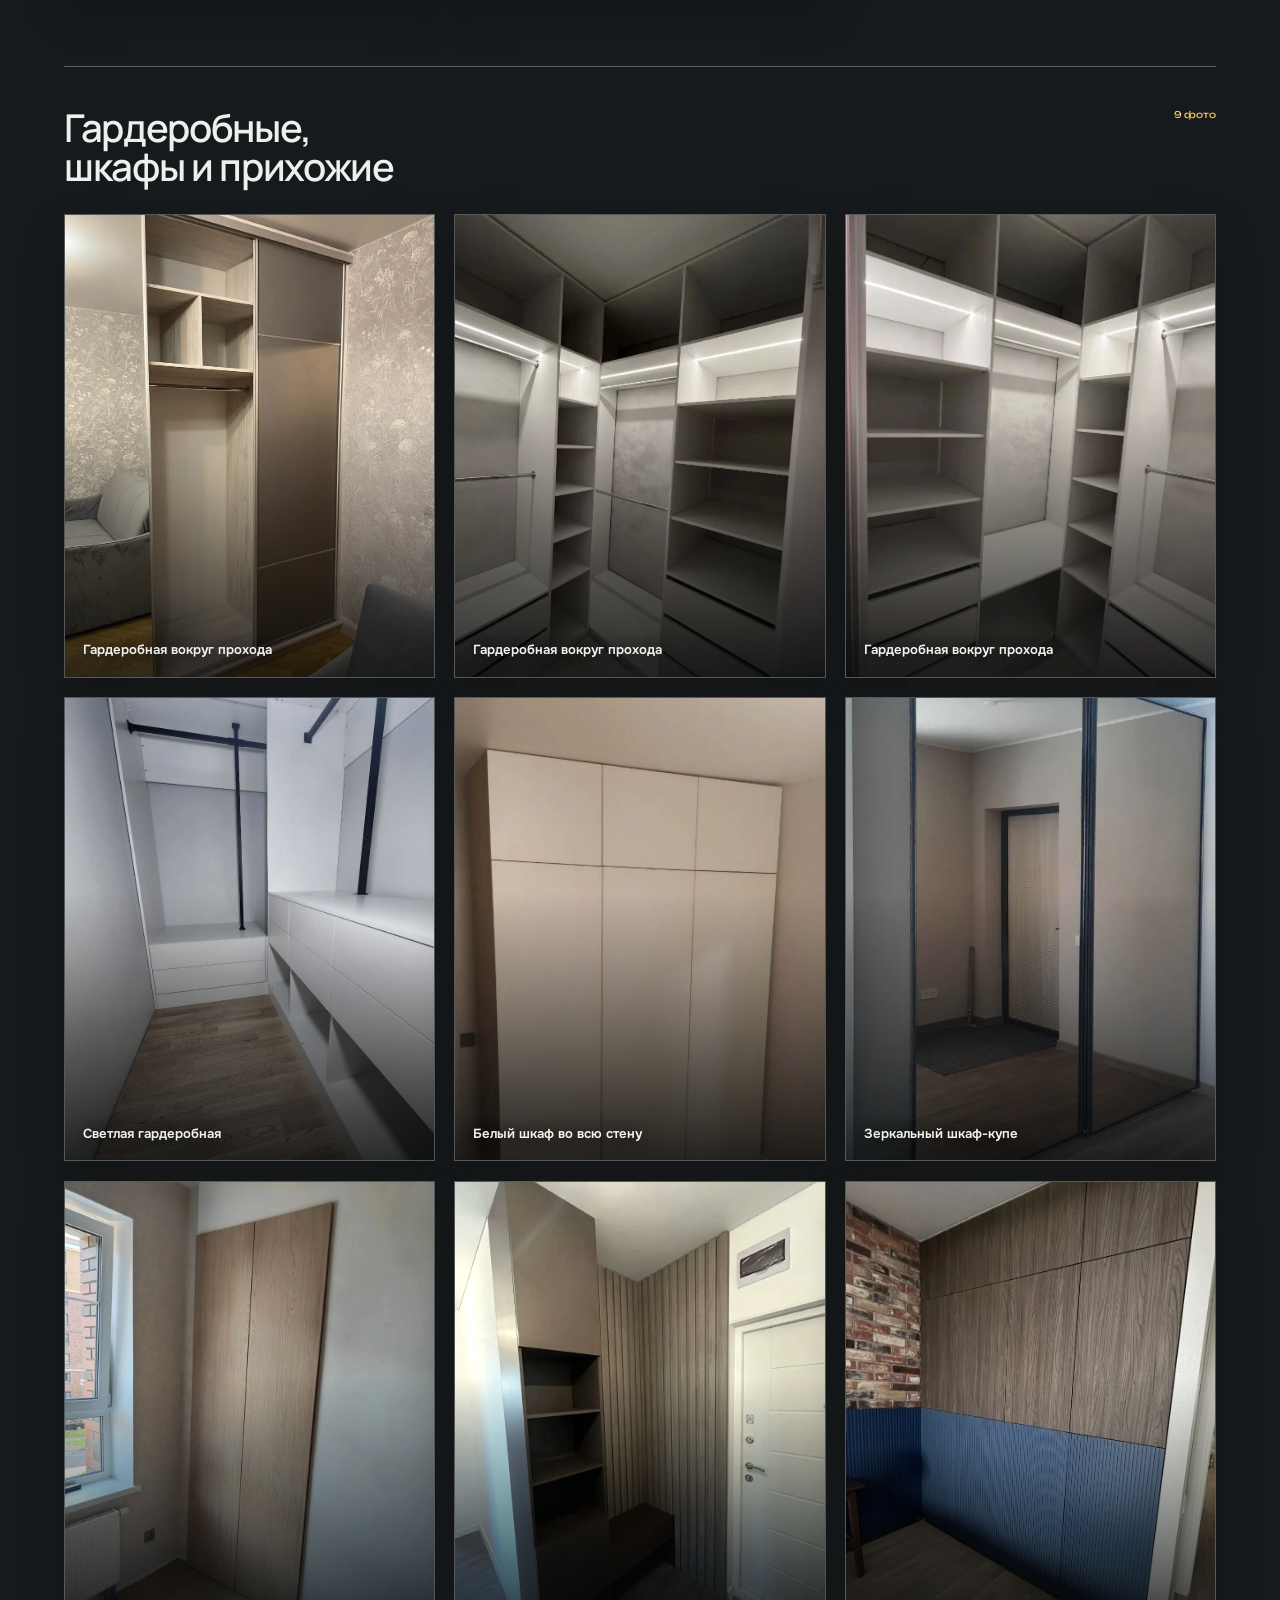
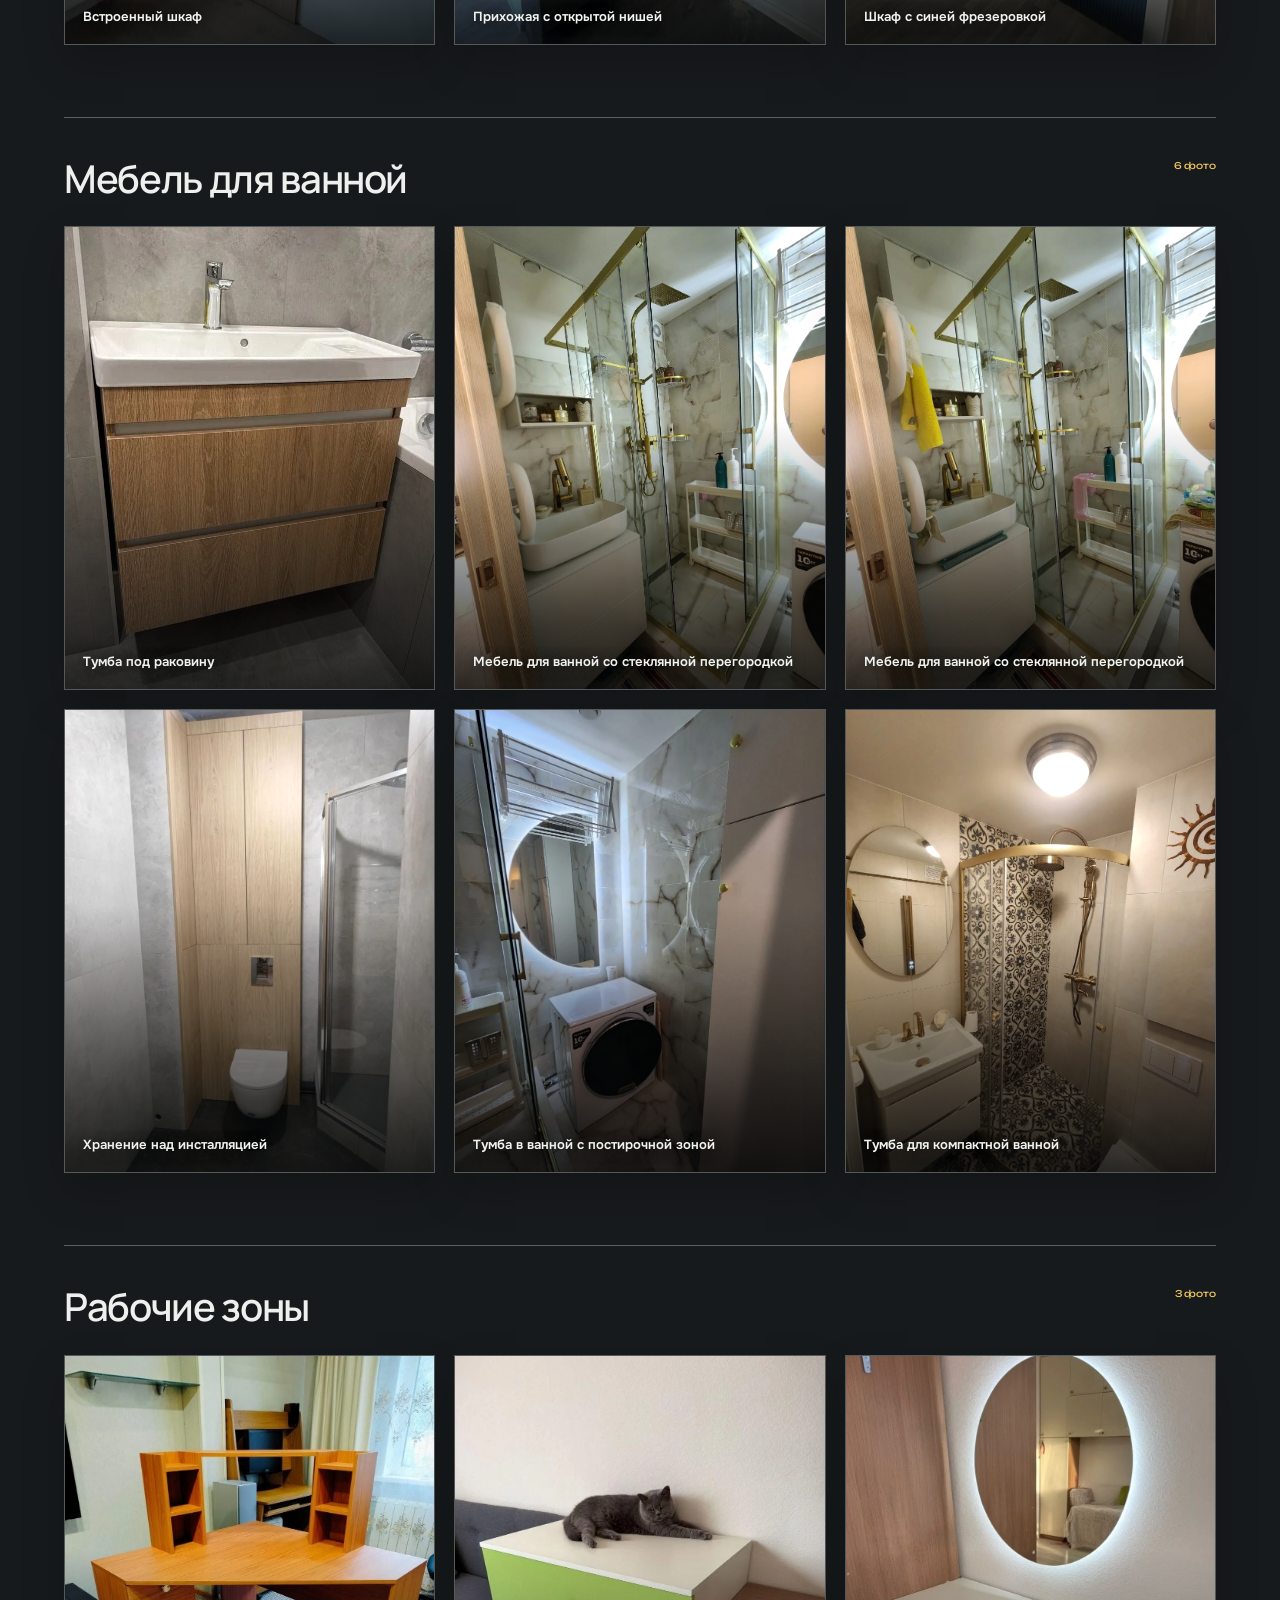
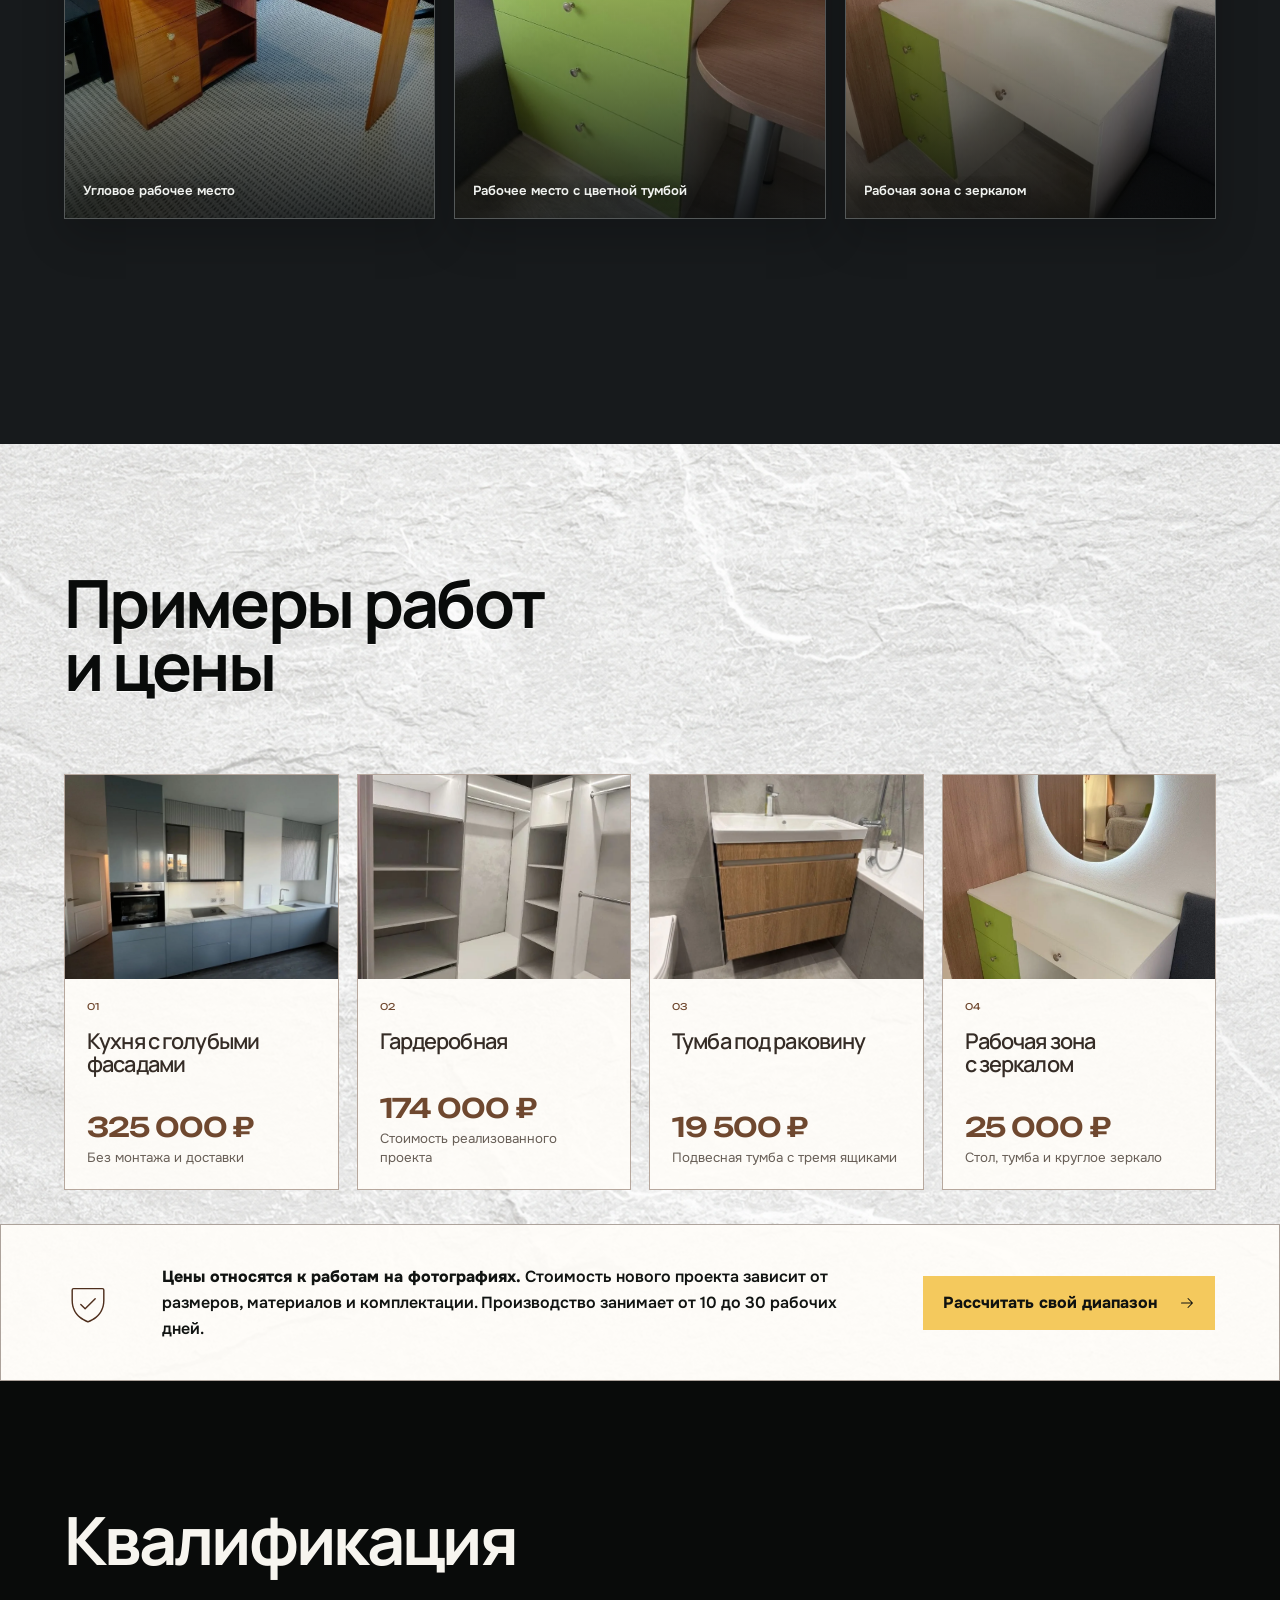
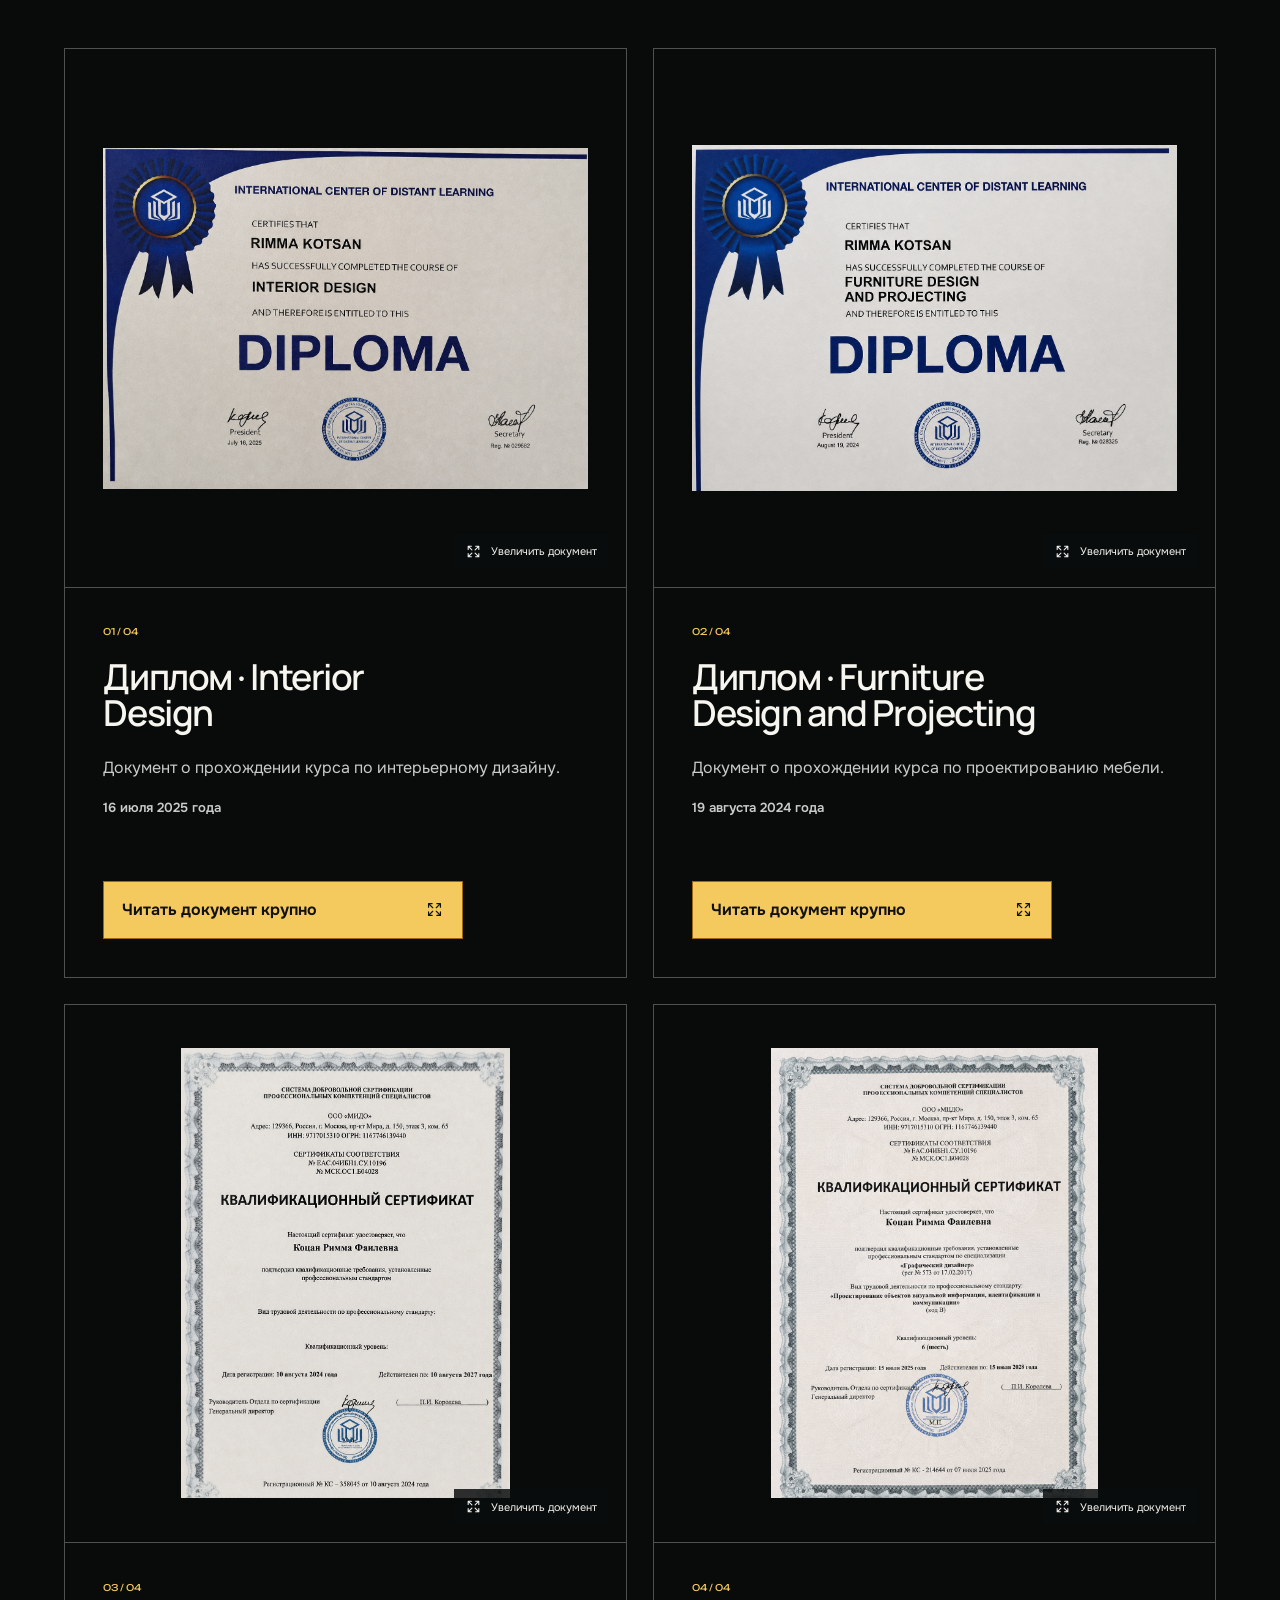
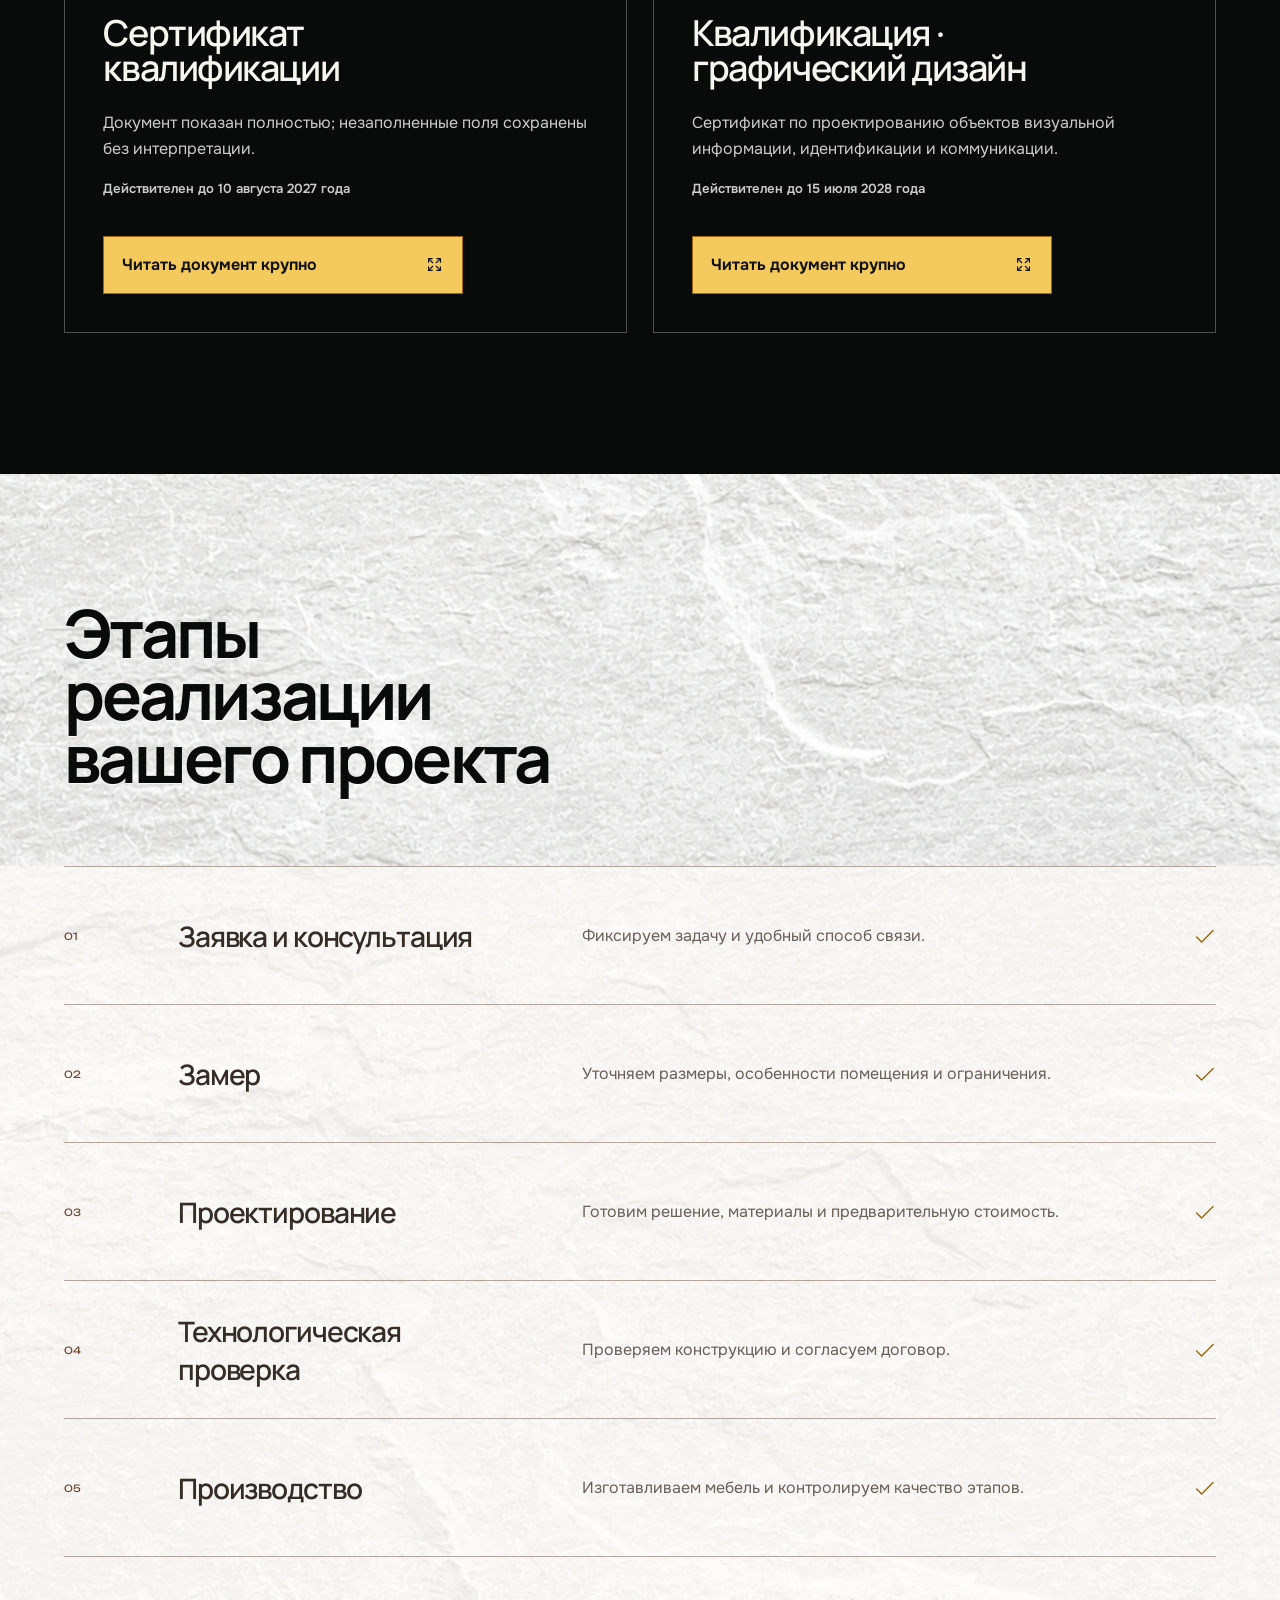
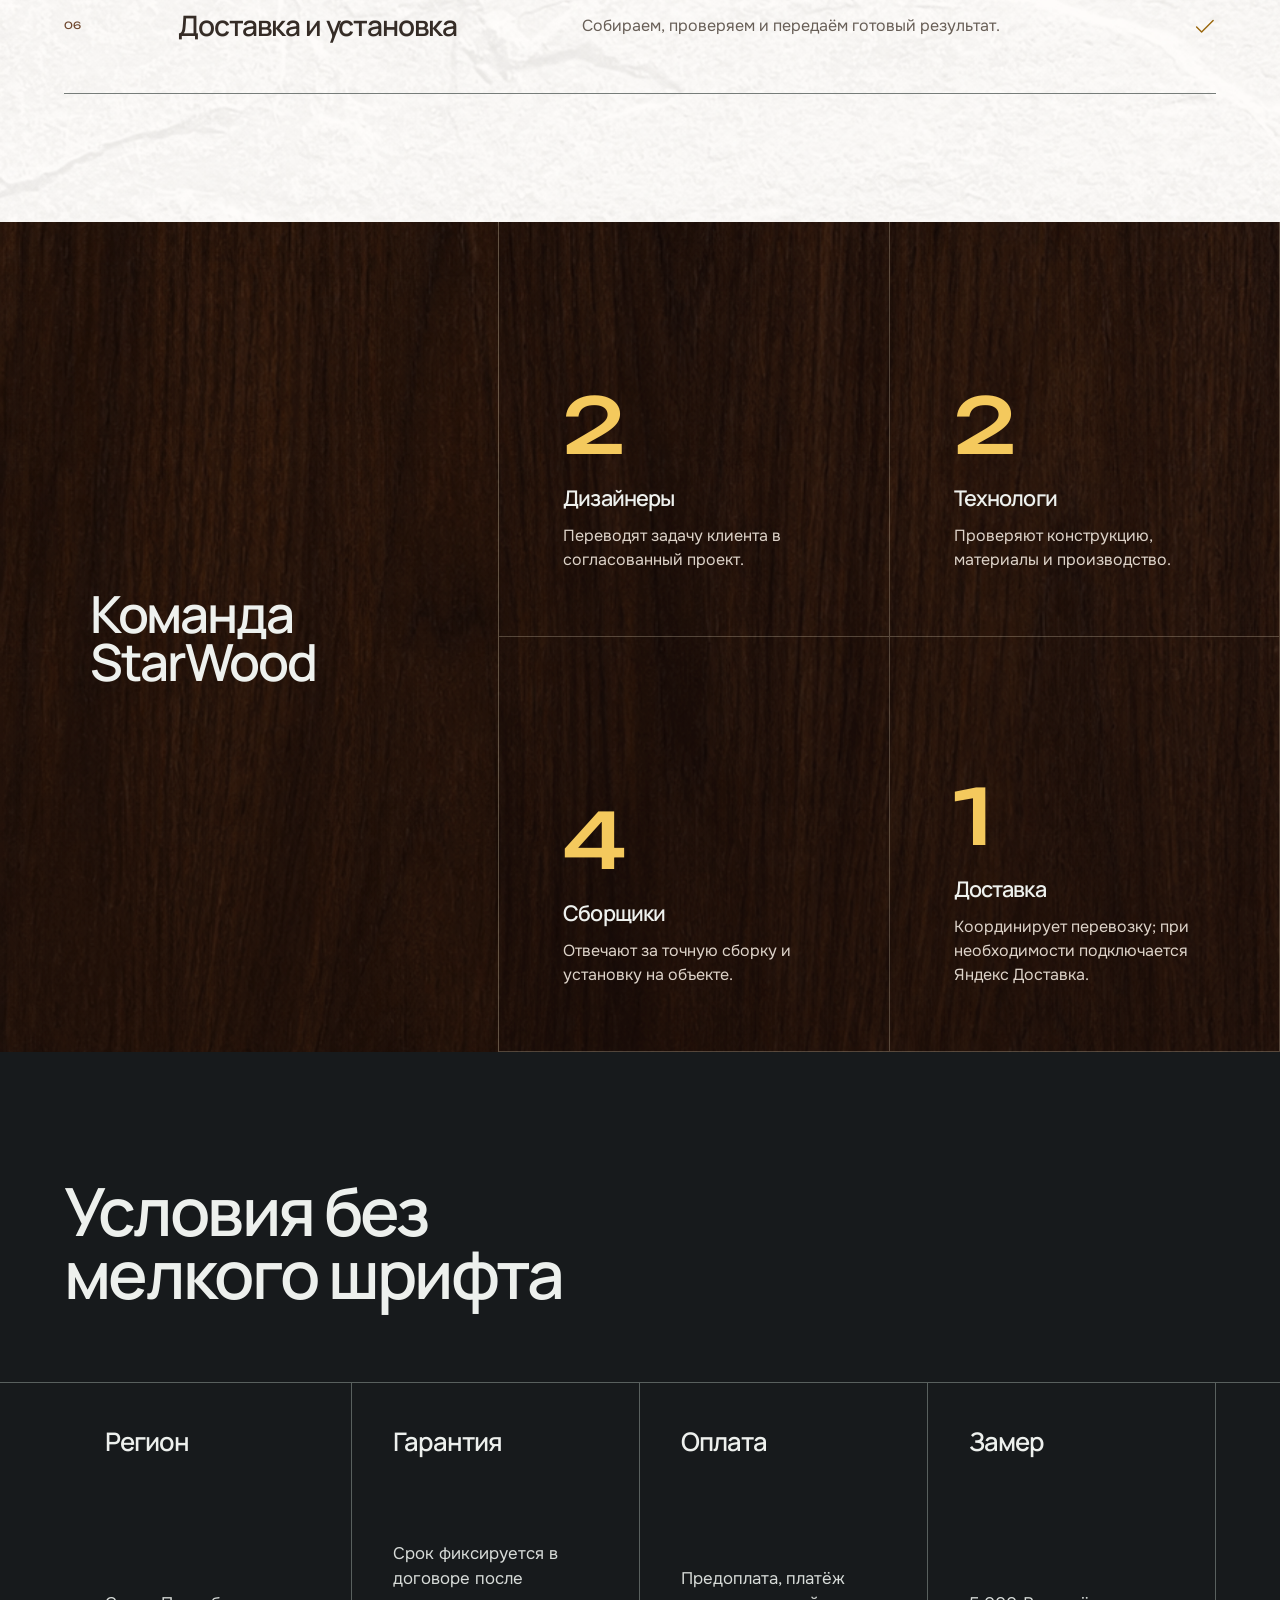
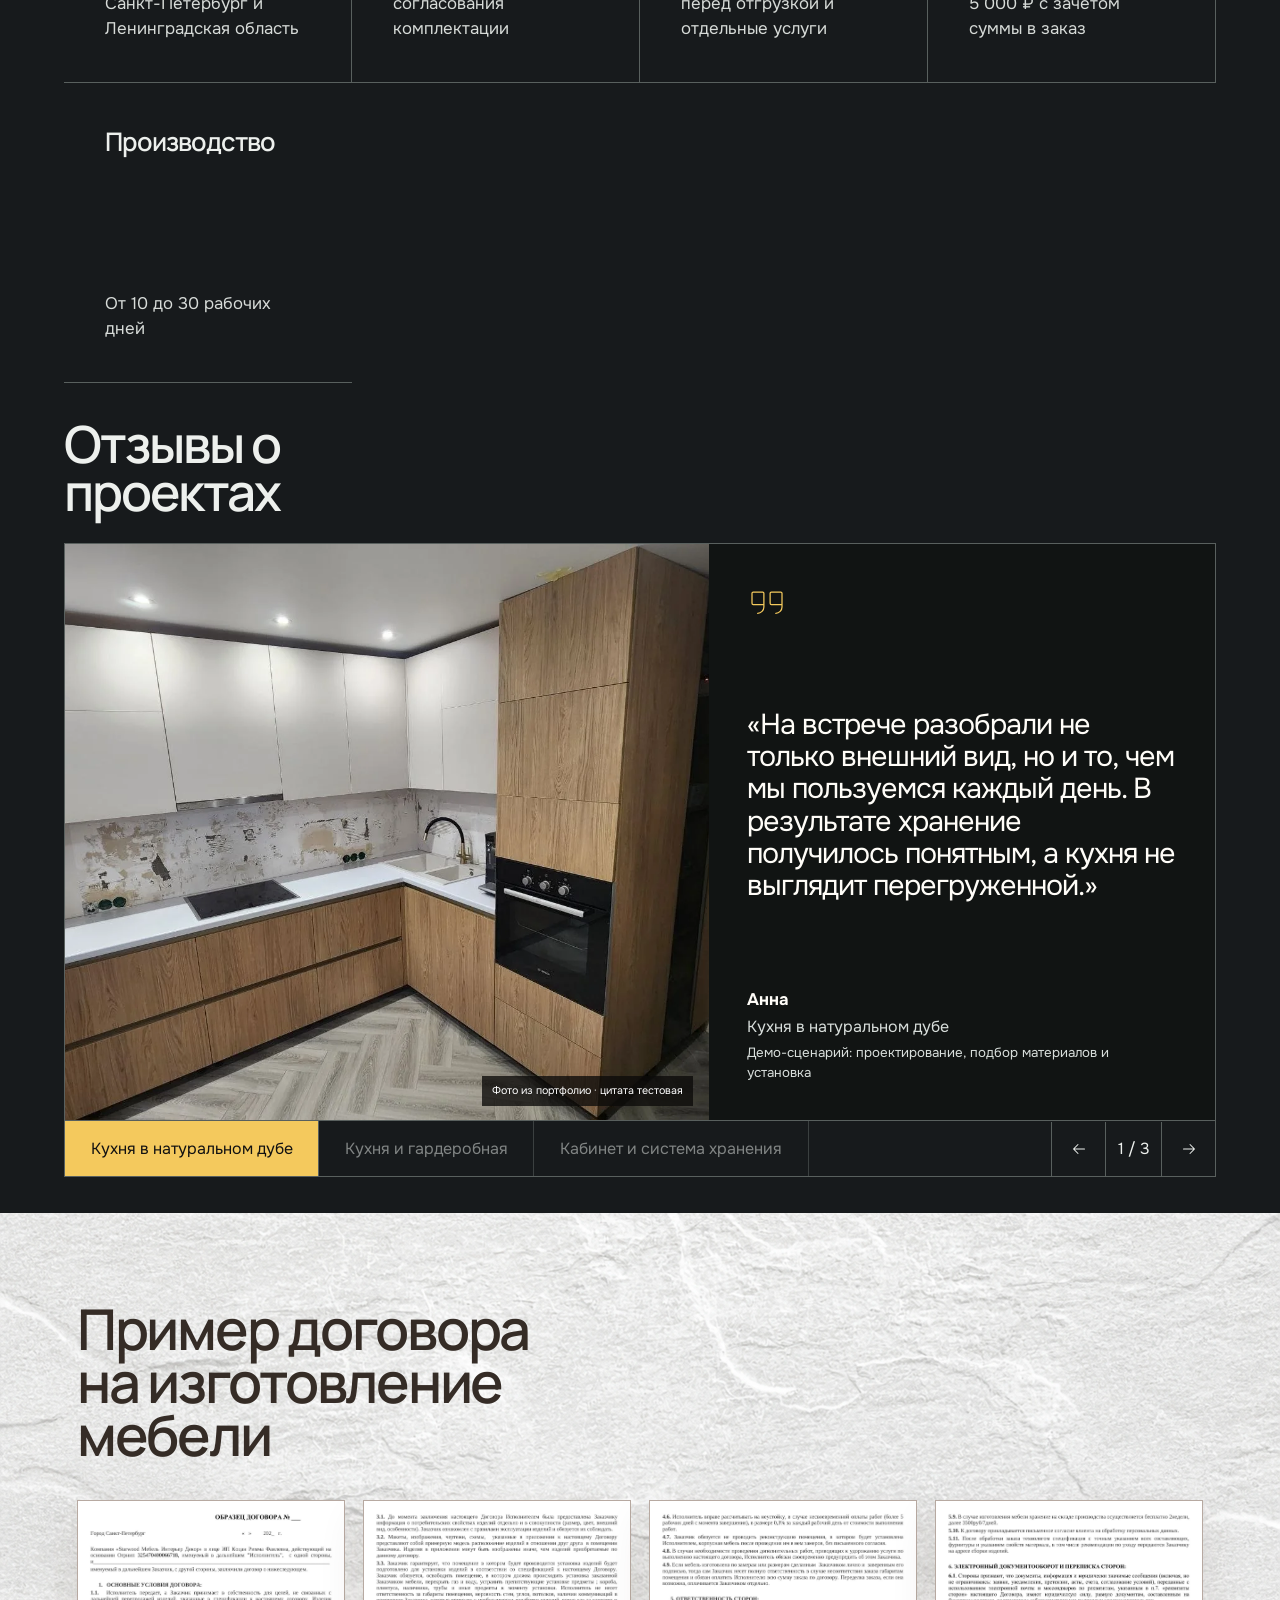
==== commit d67e2298: "Publish order-to-handover stages" ====
--- a/index.html
+++ b/index.html
@@ -43,7 +43,7 @@
     </script>
 
     <title>StarWood — мебель на заказ</title>
-    <script type="module">requestAnimationFrame(()=>import("/assets/index-CvCPCKBV.js"))</script>
+    <script type="module">requestAnimationFrame(()=>import("/assets/index-BpOyC5-5.js"))</script>
     <style data-build-critical>:root{color:#1b1714;background:#f4f1ec;font-family:Arial,sans-serif;font-synthesis:none;text-rendering:optimizeLegibility}*{box-sizing:border-box}html{scroll-behavior:smooth}body{margin:0;min-width:320px;min-height:100vh;-webkit-font-smoothing:antialiased}img{display:block;max-width:100%}a{color:inherit;text-decoration:none}.precision-site{--precision-black:#0c0e0f;--precision-graphite:#171a1c;--precision-steel:#303537;--precision-paper:#e8e6df;--precision-vellum:#f3f0e8;--precision-ink:#171918;--precision-amber:#f4c95d;--precision-heading-copy-gap:24px;min-width:320px;overflow:clip;color:var(--precision-ink);background:var(--precision-paper);font-family:Arial,sans-serif}.precision-site h1,.precision-site p,.precision-site figure{margin:0}.precision-site h1{font-family:Arial,sans-serif;font-weight:600;letter-spacing:-.04em}.precision-header{position:sticky;z-index:70;top:0;display:grid;grid-template-columns:210px minmax(130px,.55fr) minmax(300px,1fr) auto;min-height:70px;align-items:center;color:#edf0ed;background:var(--precision-black);border-bottom:1px solid #464b4c}.precision-header--home{grid-template-columns:210px minmax(300px,1fr) auto}.precision-header--home .precision-header__action{grid-column:3}.precision-header__contact{display:flex;height:100%;grid-column:2;align-items:center;justify-self:end;padding:0 28px;color:#c9cdca;border-left:1px solid #343839;font-size:.84rem}.precision-header__contact:is(:hover,:focus-visible,:active),.precision-site:has(.precision-contact:target) .precision-header__contact{color:#111;background:var(--precision-amber)}.precision-header__brand{display:flex;height:100%;align-items:center;padding:8px 24px;background:var(--precision-black)}.precision-header__brand img{width:146px;height:auto;filter:brightness(1.72) saturate(.95)}.precision-header__context{padding:0 24px;color:#aeb3b1;font-size:.72rem;line-height:1.35}.precision-header__context--articles{display:flex;height:100%;align-items:center;justify-content:space-between;gap:20px;color:var(--precision-ink);background:var(--precision-vellum);border-right:1px solid #d5d0c6}.precision-header__context--articles svg{width:17px;height:17px;color:var(--precision-amber)}.precision-header__nav{display:flex;justify-content:flex-end;gap:clamp(22px,3vw,52px);padding:0 28px}.precision-header__nav a{display:flex;min-width:44px;min-height:44px;align-items:center;justify-content:center;color:#c9cdca;font-size:.84rem}.precision-header__action{display:flex;height:100%;align-items:center;justify-content:space-between;gap:26px;padding:0 26px;color:#111;background:var(--precision-amber);border-left:1px solid #c9a13e;font-size:.84rem;font-weight:700}.precision-header__action svg{width:19px;height:19px}.precision-rail{position:fixed;z-index:60;top:70px;bottom:0;left:0;display:flex;width:62px;flex-direction:column;color:#c8cdca;background:var(--precision-black);border-right:1px solid #464b4c}.precision-rail a{display:flex;min-height:0;flex:1 1 0;flex-direction:column;align-items:center;justify-content:space-between;padding:14px 0;border-bottom:1px solid #343839}.precision-rail span{font-size:.56rem}.precision-rail strong{writing-mode:vertical-rl;transform:rotate(180deg);font-size:.68rem;font-weight:500}.precision-canvas{margin-left:62px}.precision-hero{position:relative;display:grid;min-height:calc(100svh - 70px);grid-template-columns:minmax(380px,1fr) minmax(0,1fr);grid-template-rows:1fr auto;color:#f0f2ef;background:var(--precision-black)}.precision-hero__media{position:relative;grid-column:2;grid-row:1/3;min-height:700px;overflow:hidden;background:#252929;border-left:1px solid #464b4c}.precision-hero__media:after{position:absolute;inset:0;background:linear-gradient(90deg,rgba(10,12,13,.3),transparent 34%),linear-gradient(180deg,transparent 65%,rgba(9,10,10,.44));content:"";pointer-events:none}.precision-hero__media>img{width:100%;height:100%;object-fit:cover;object-position:center bottom;transform:scale(1.26);transform-origin:center bottom}.precision-hero__copy{display:flex;min-height:560px;flex-direction:column;justify-content:flex-end;padding:clamp(58px,7vw,112px) clamp(34px,5vw,78px)}.precision-hero__copy h1{max-width:10ch;font-size:clamp(2.8rem,4.7vw,6.2rem);line-height:.91;text-wrap:balance}.precision-hero__copy>p{max-width:47ch;margin-top:var(--precision-heading-copy-gap);color:#b5bbb8;line-height:1.65}.precision-hero__actions{display:grid;max-width:500px;grid-template-columns:1fr 1fr;margin-top:40px;border:1px solid #555b5a}.precision-hero__actions a{display:flex;min-height:62px;align-items:center;justify-content:space-between;gap:18px;padding:0 18px;color:#e7eae7;font-size:.8rem}.precision-hero__actions a:first-child{color:#111;background:var(--precision-amber);border-right:1px solid #555b5a;font-weight:700}.precision-hero__actions svg{width:18px;height:18px}.precision-hero__status{display:grid;grid-template-columns:auto minmax(0,1fr) auto;align-items:center;gap:28px;padding:24px clamp(34px,5vw,78px);color:#d7dbd8;background:var(--precision-graphite);border-top:1px solid #464b4c}.precision-hero__status>div{display:grid;gap:5px}.precision-hero__status span{color:#969c99;font-size:.58rem}.precision-hero__status strong{color:var(--precision-amber);font-size:1.12rem}.precision-hero__status p{max-width:52ch;color:#aeb4b1;font-size:.78rem;line-height:1.5}.precision-hero__status>a{display:flex;min-height:44px;align-items:center;gap:15px;padding:10px 0;border-bottom:1px solid #747a77;font-size:.78rem}@media(max-width:1120px){.precision-header{grid-template-columns:190px minmax(120px,1fr) auto}.precision-header__nav{display:none}.precision-hero{grid-template-columns:minmax(330px,1fr) minmax(0,1fr)}}@media(max-width:780px){.precision-header{grid-template-columns:minmax(150px,1fr) auto;min-height:64px}.precision-header--home{grid-template-columns:minmax(132px,1fr) auto auto}.precision-header--home .precision-header__action{grid-column:3}.precision-header__contact{grid-column:2;padding:0 12px}.precision-header__brand{border-right:0}.precision-header__brand img{width:132px}.precision-header__context{display:none}.precision-header__action{padding:0 15px}.precision-header__action svg{display:none}.precision-rail{position:sticky;z-index:60;top:64px;bottom:auto;display:flex;width:100%;height:48px;flex-direction:row;overflow-x:auto;border-right:0;border-bottom:1px solid #464b4c}.precision-rail a{min-height:0;flex:0 0 82px;flex-direction:row;justify-content:center;gap:5px;padding:0 3px;border-right:1px solid #343839;border-bottom:0}.precision-rail span{display:none}.precision-rail strong{writing-mode:initial;transform:none;font-size:.62rem}.precision-canvas{margin-left:0}.precision-hero{min-height:auto;grid-template-columns:1fr;grid-template-rows:auto auto auto}.precision-hero__media{grid-column:1;grid-row:1;min-height:440px;border-left:0}.precision-hero__media>img{object-position:center 70%;transform:none}.precision-hero__copy{min-height:auto;grid-row:2;padding:48px 20px}.precision-hero__copy h1{max-width:11ch;font-size:clamp(2.7rem,12vw,4.8rem)}.precision-hero__copy>p{margin-top:24px}.precision-hero__actions{grid-template-columns:1fr;margin-top:30px}.precision-hero__actions a:first-child{border-right:0;border-bottom:1px solid #555b5a}.precision-hero__status{grid-row:3;grid-template-columns:1fr auto;gap:16px;padding:22px 20px}.precision-hero__status p{grid-column:1/-1;grid-row:2}}.precision-site .precision-header--home{grid-template-columns:clamp(160px,16vw,210px) minmax(0,1fr) auto auto}.precision-site .precision-header--home .precision-header__brand{grid-column:1;grid-row:1}.precision-site .precision-header--home .precision-rail{position:static;grid-column:2;grid-row:1;width:auto;height:70px;flex-direction:row;overflow-x:auto;border-right:0;border-bottom:0;border-left:1px solid #343839}.precision-site .precision-header--home .precision-rail a{min-width:88px;flex:1 1 0;flex-direction:row;align-items:center;justify-content:center;gap:10px;padding:0 10px;border-right:1px solid #343839;border-bottom:0}.precision-site .precision-header--home .precision-rail span{display:none}.precision-site .precision-header--home .precision-rail strong{writing-mode:initial;transform:none;font-size:.72rem}.precision-site .precision-header--home .precision-header__contact{grid-column:3;grid-row:1}.precision-site .precision-header--home .precision-header__action{grid-column:4;grid-row:1}.precision-site .precision-canvas{margin-left:0}@media(max-width:780px){.precision-site .precision-header--home{min-height:112px;grid-template-columns:minmax(132px,1fr) auto auto;grid-template-rows:64px 48px}.precision-site .precision-header--home .precision-rail{grid-column:1/-1;grid-row:2;width:100%;height:48px;flex-direction:row;border-top:1px solid #343839;border-left:0}.precision-site .precision-header--home .precision-rail a{min-width:96px;flex:0 0 96px;padding:0 6px}.precision-site .precision-header--home .precision-header__contact{grid-column:2}.precision-site .precision-header--home .precision-header__action{grid-column:3}}
 </style>
     <link rel="preload" as="style" href="/assets/index-T1CuHCKM.css" onload="this.onload=null;this.rel='stylesheet'">
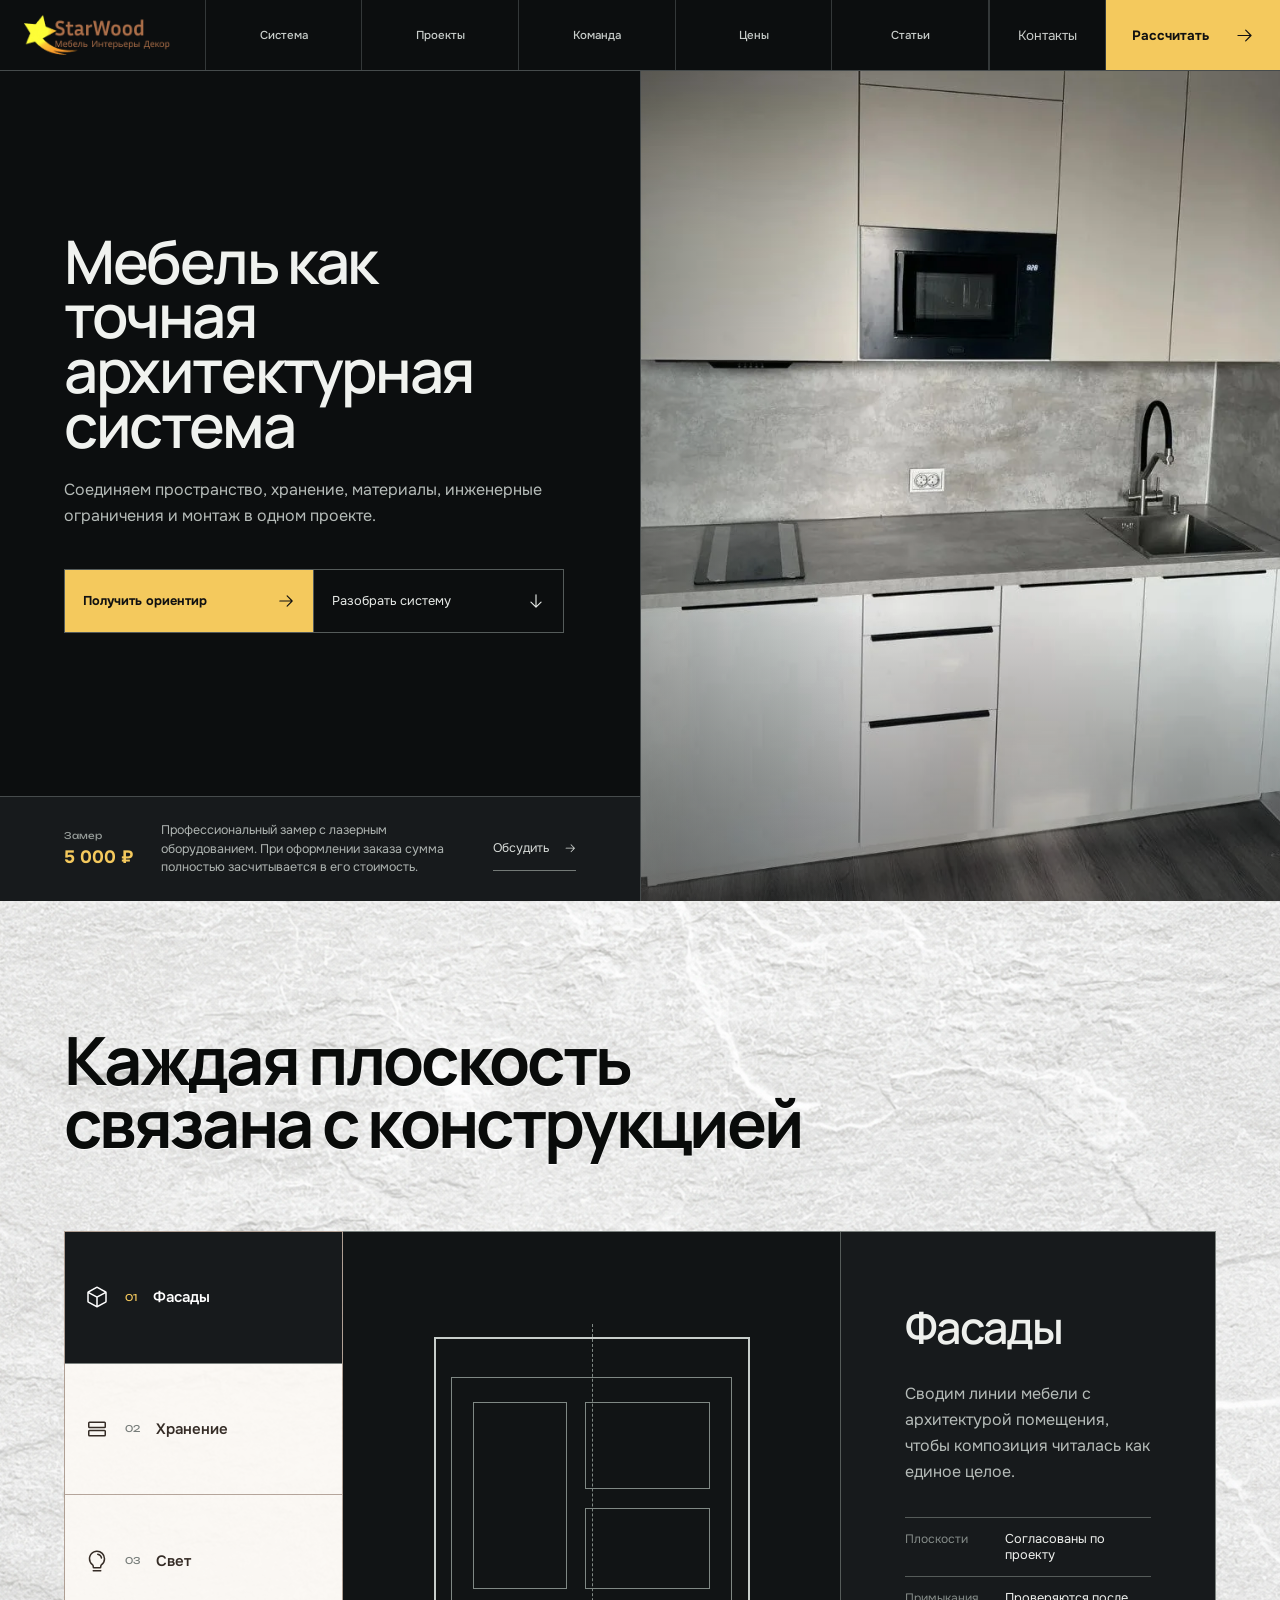
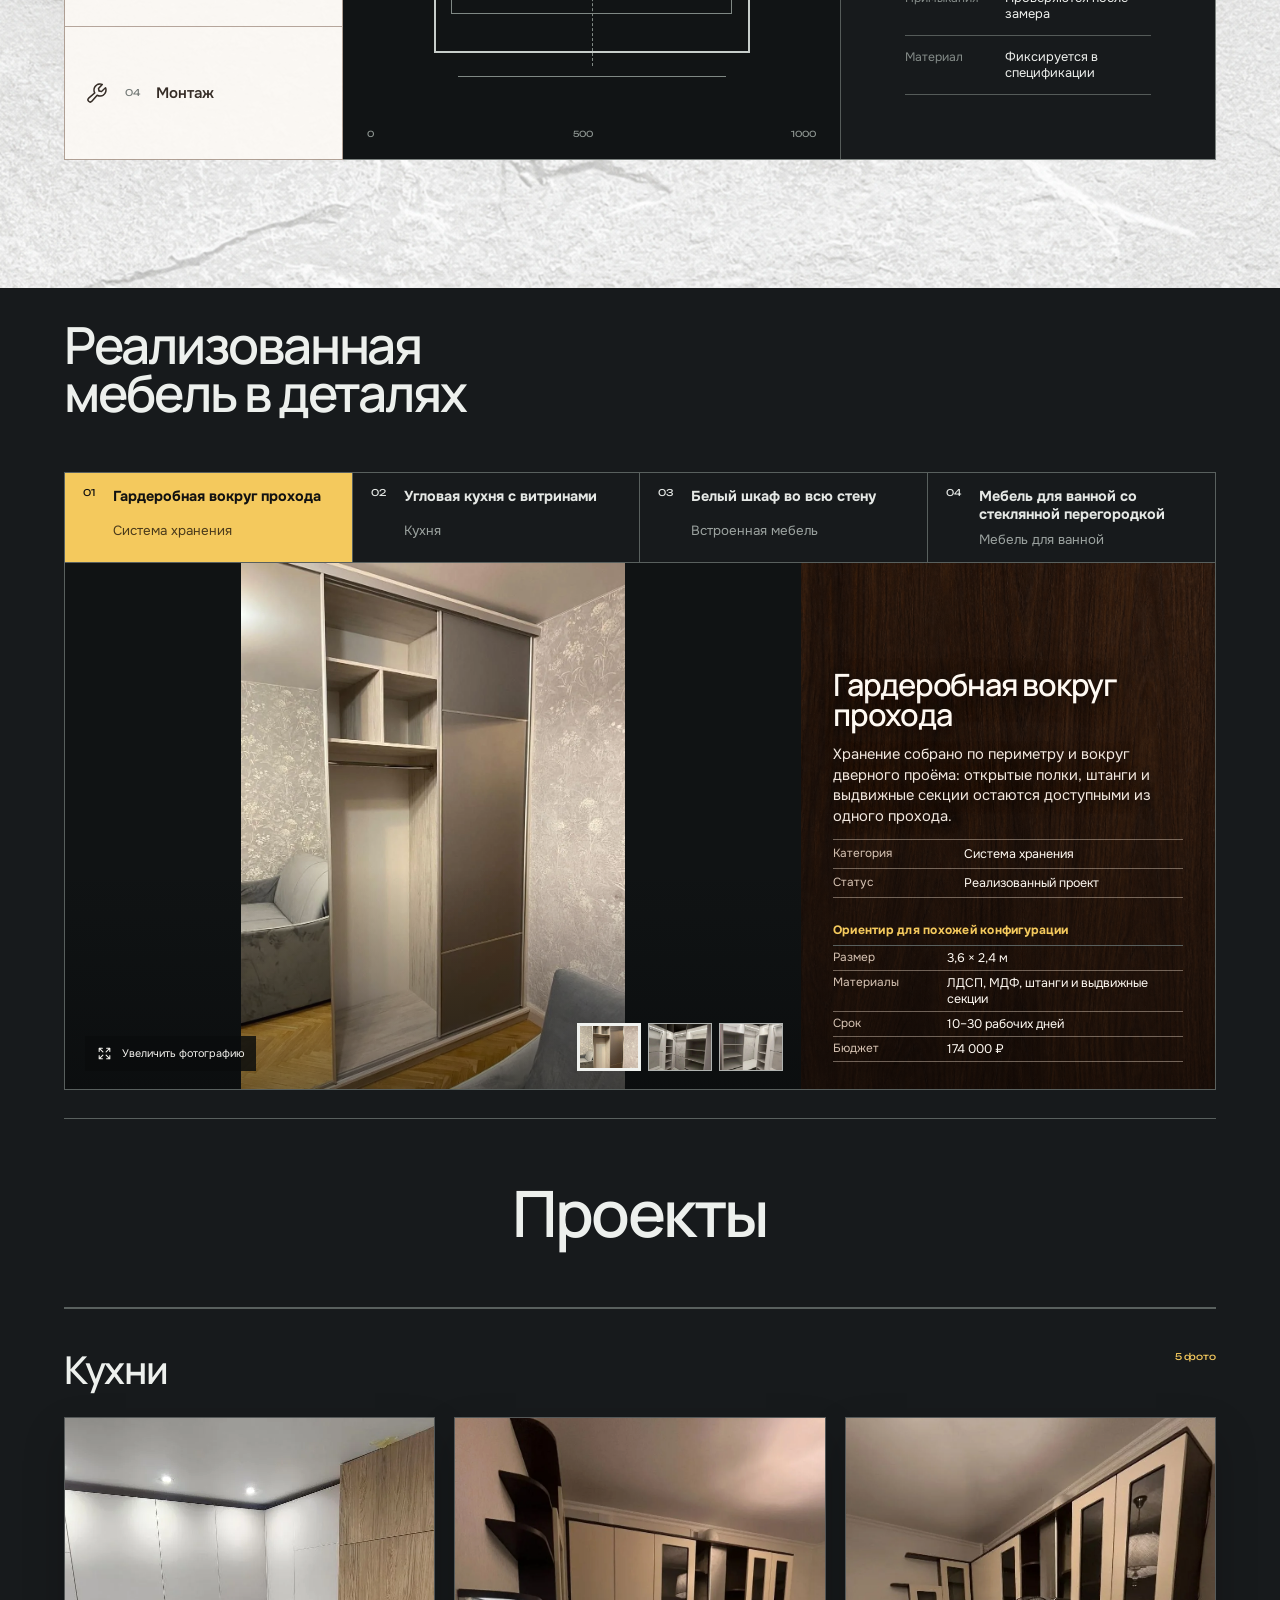
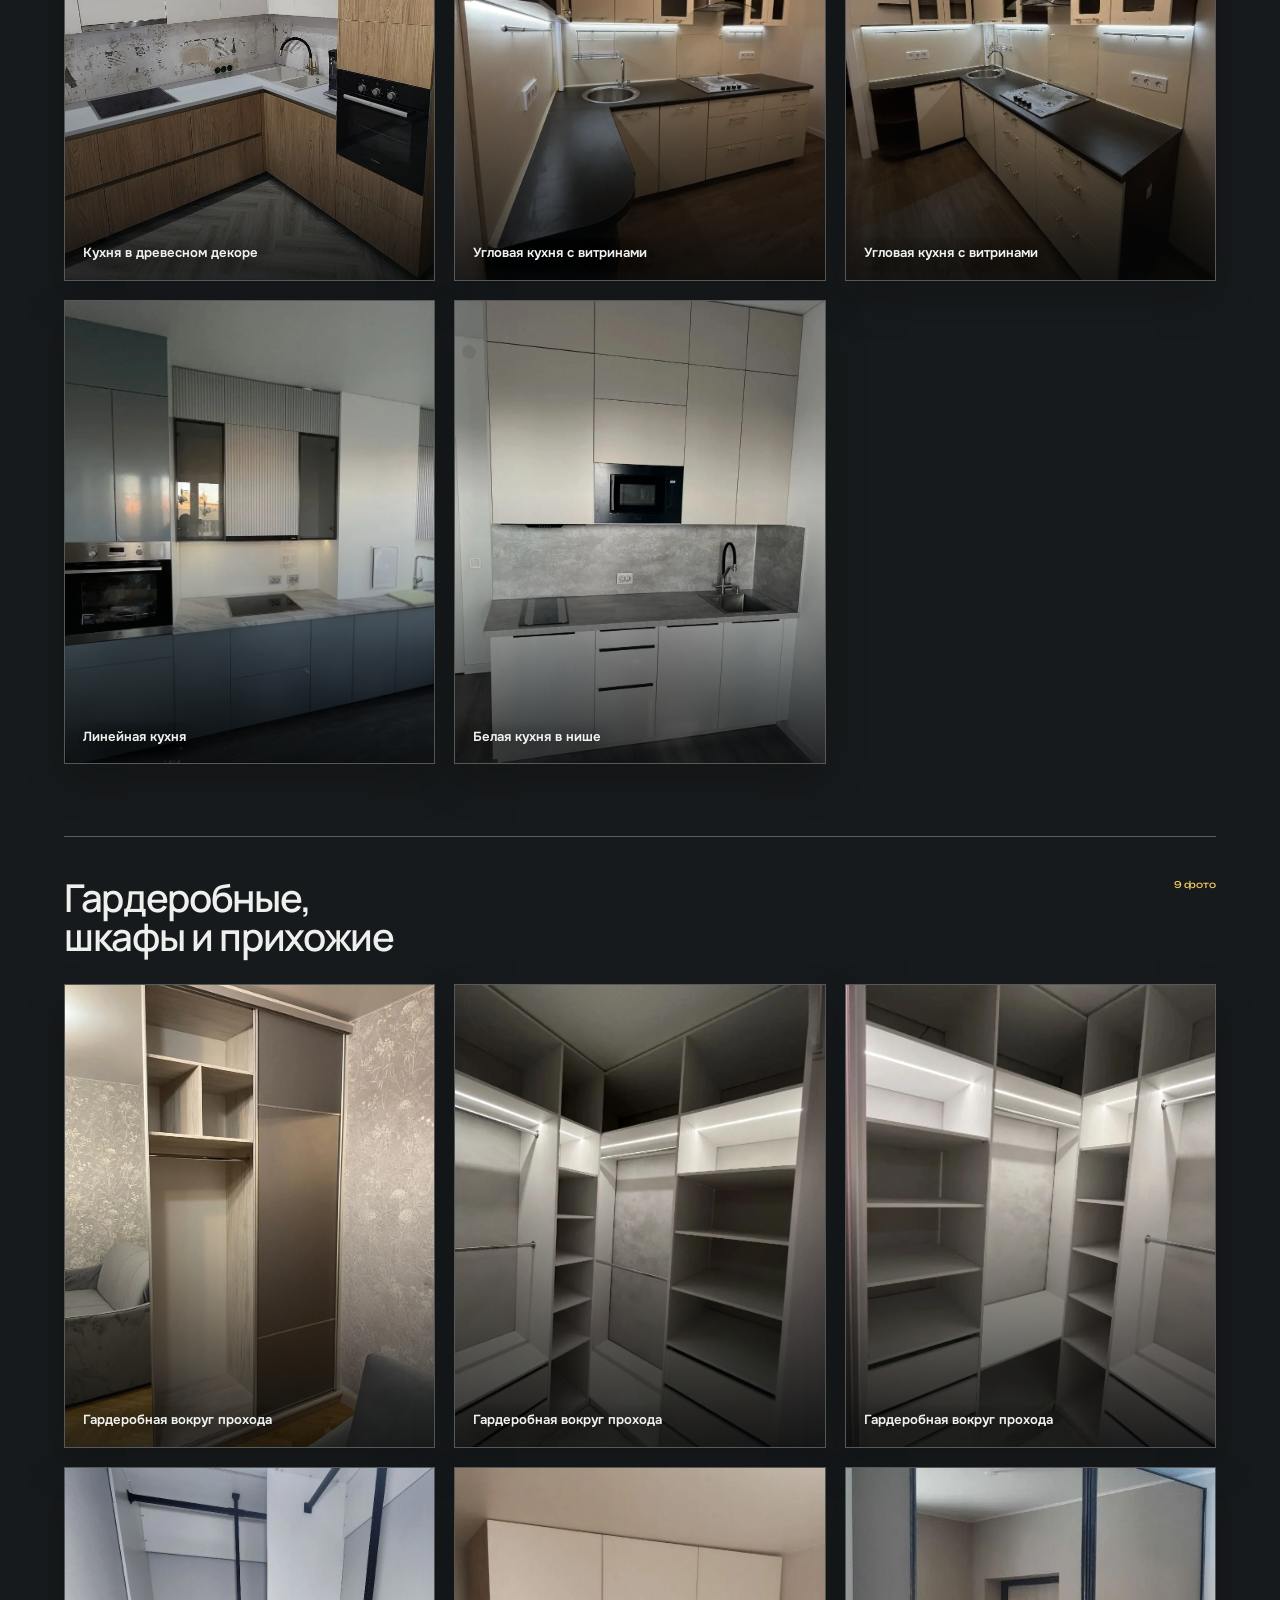
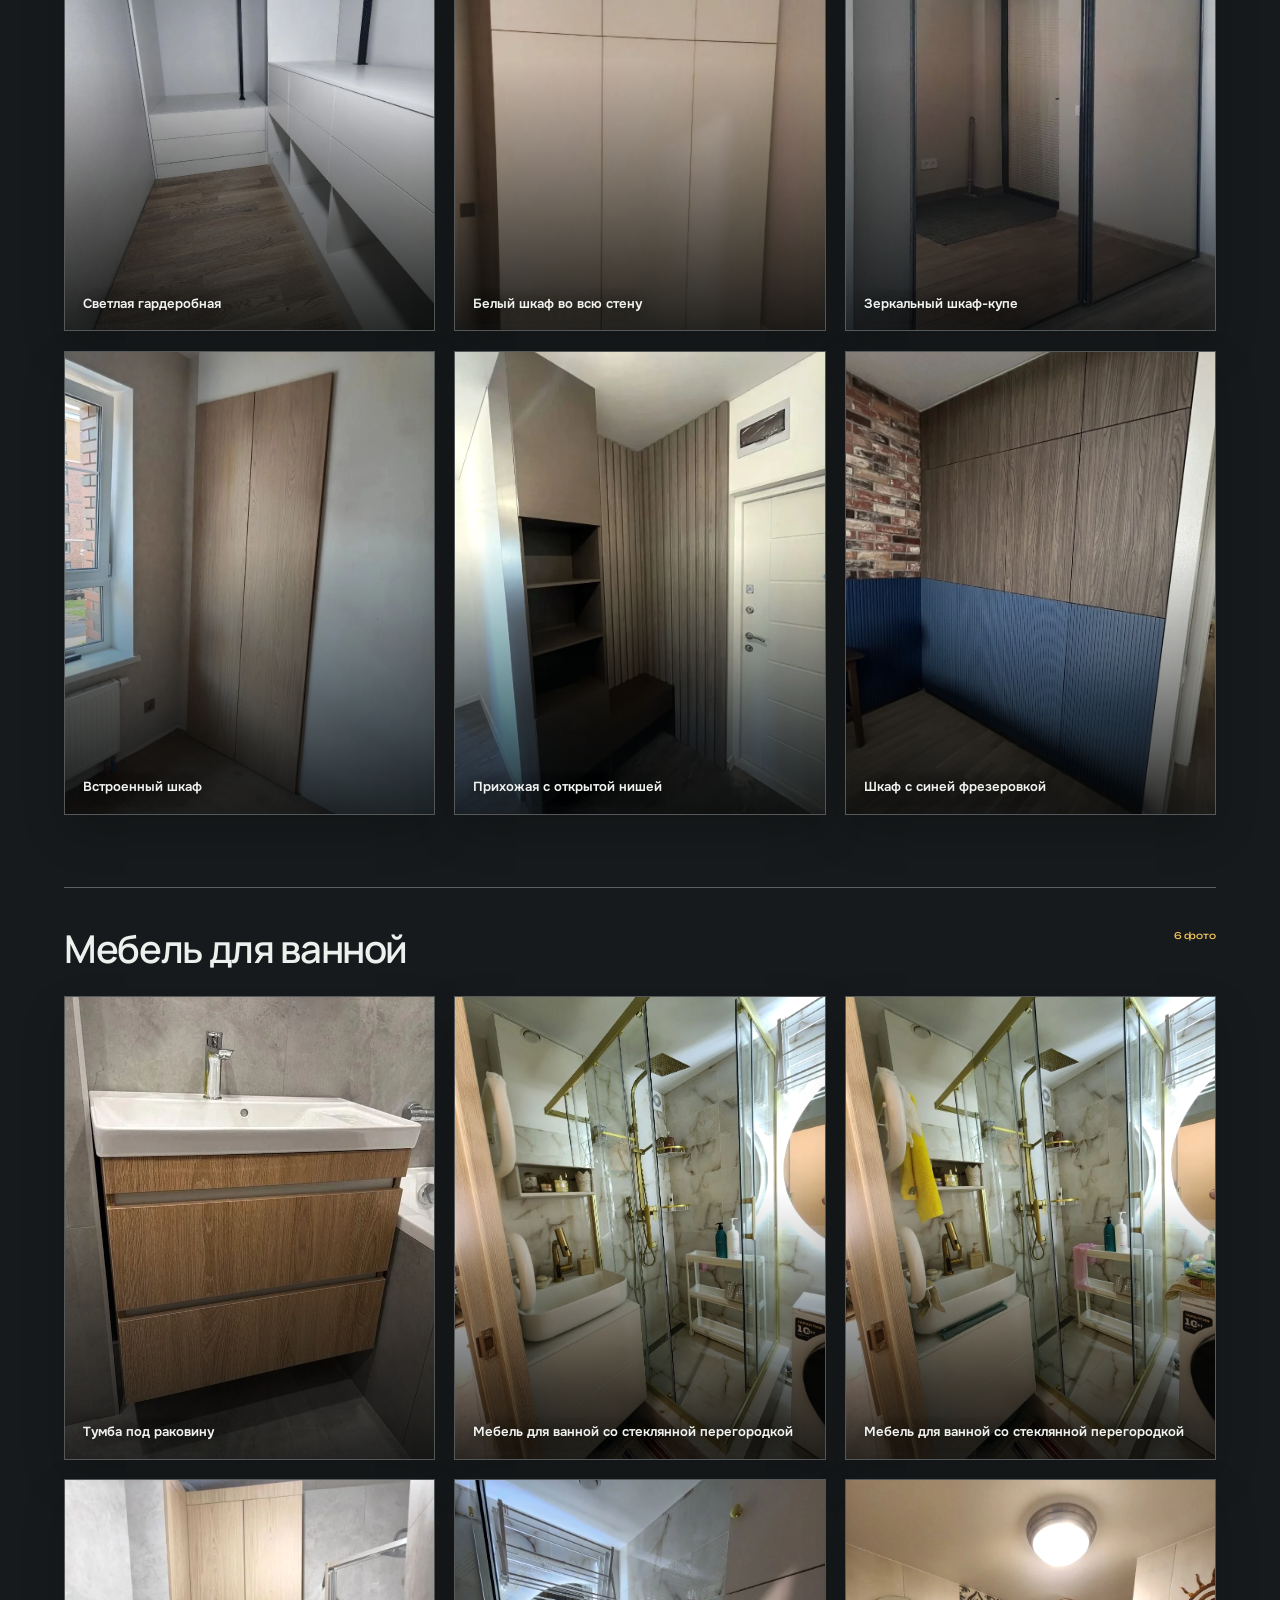
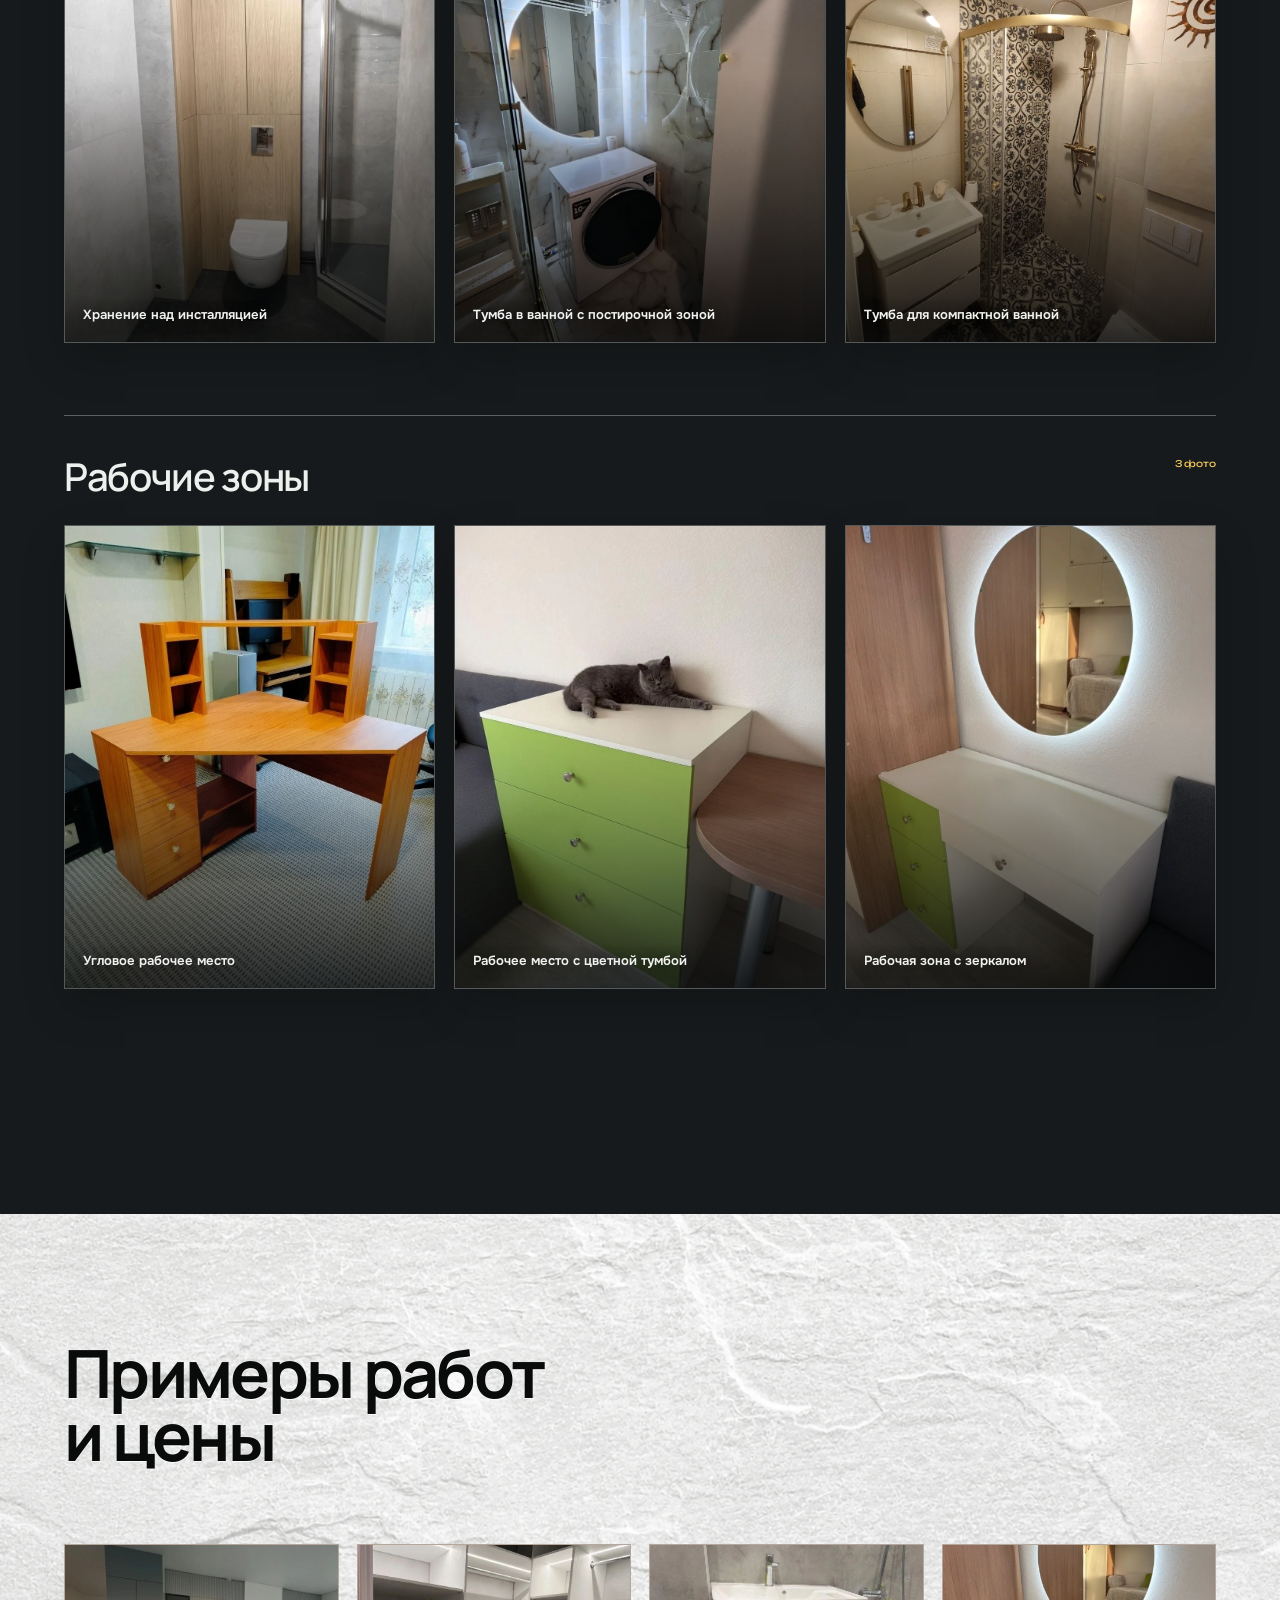
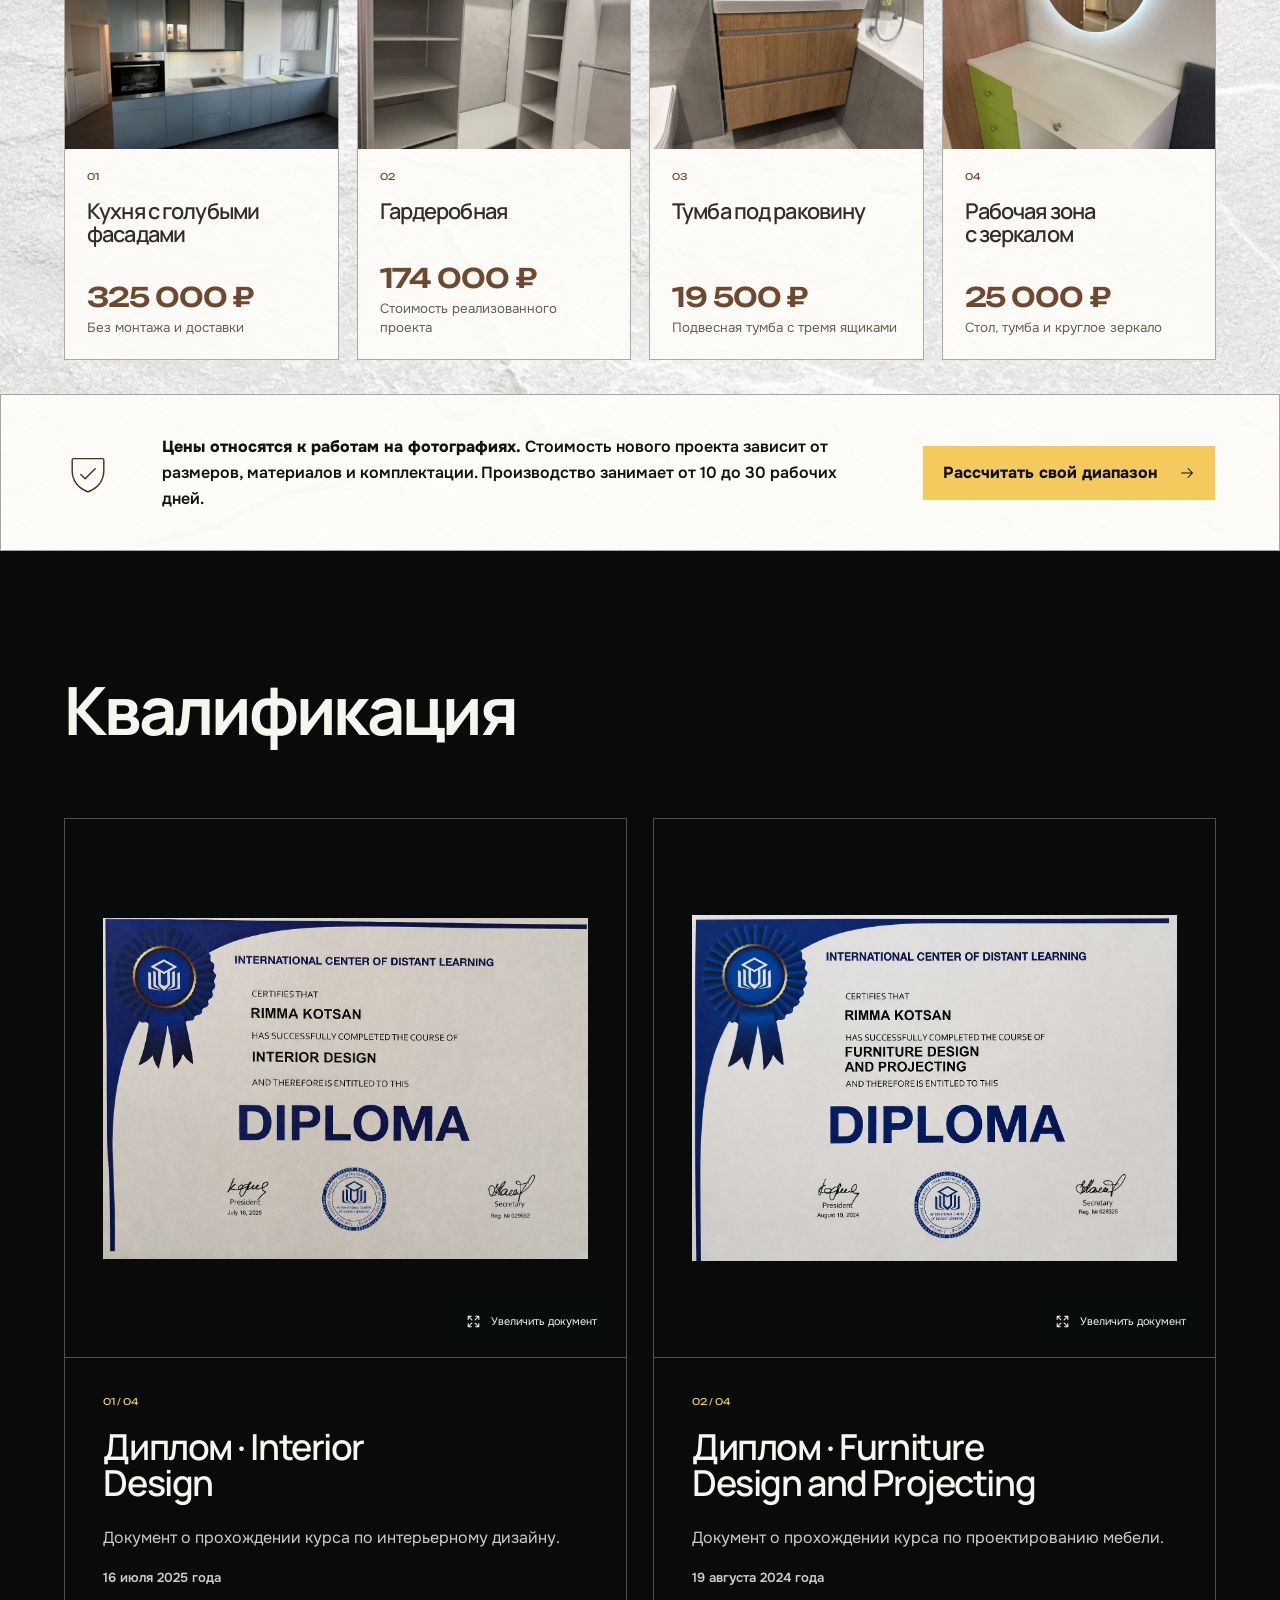
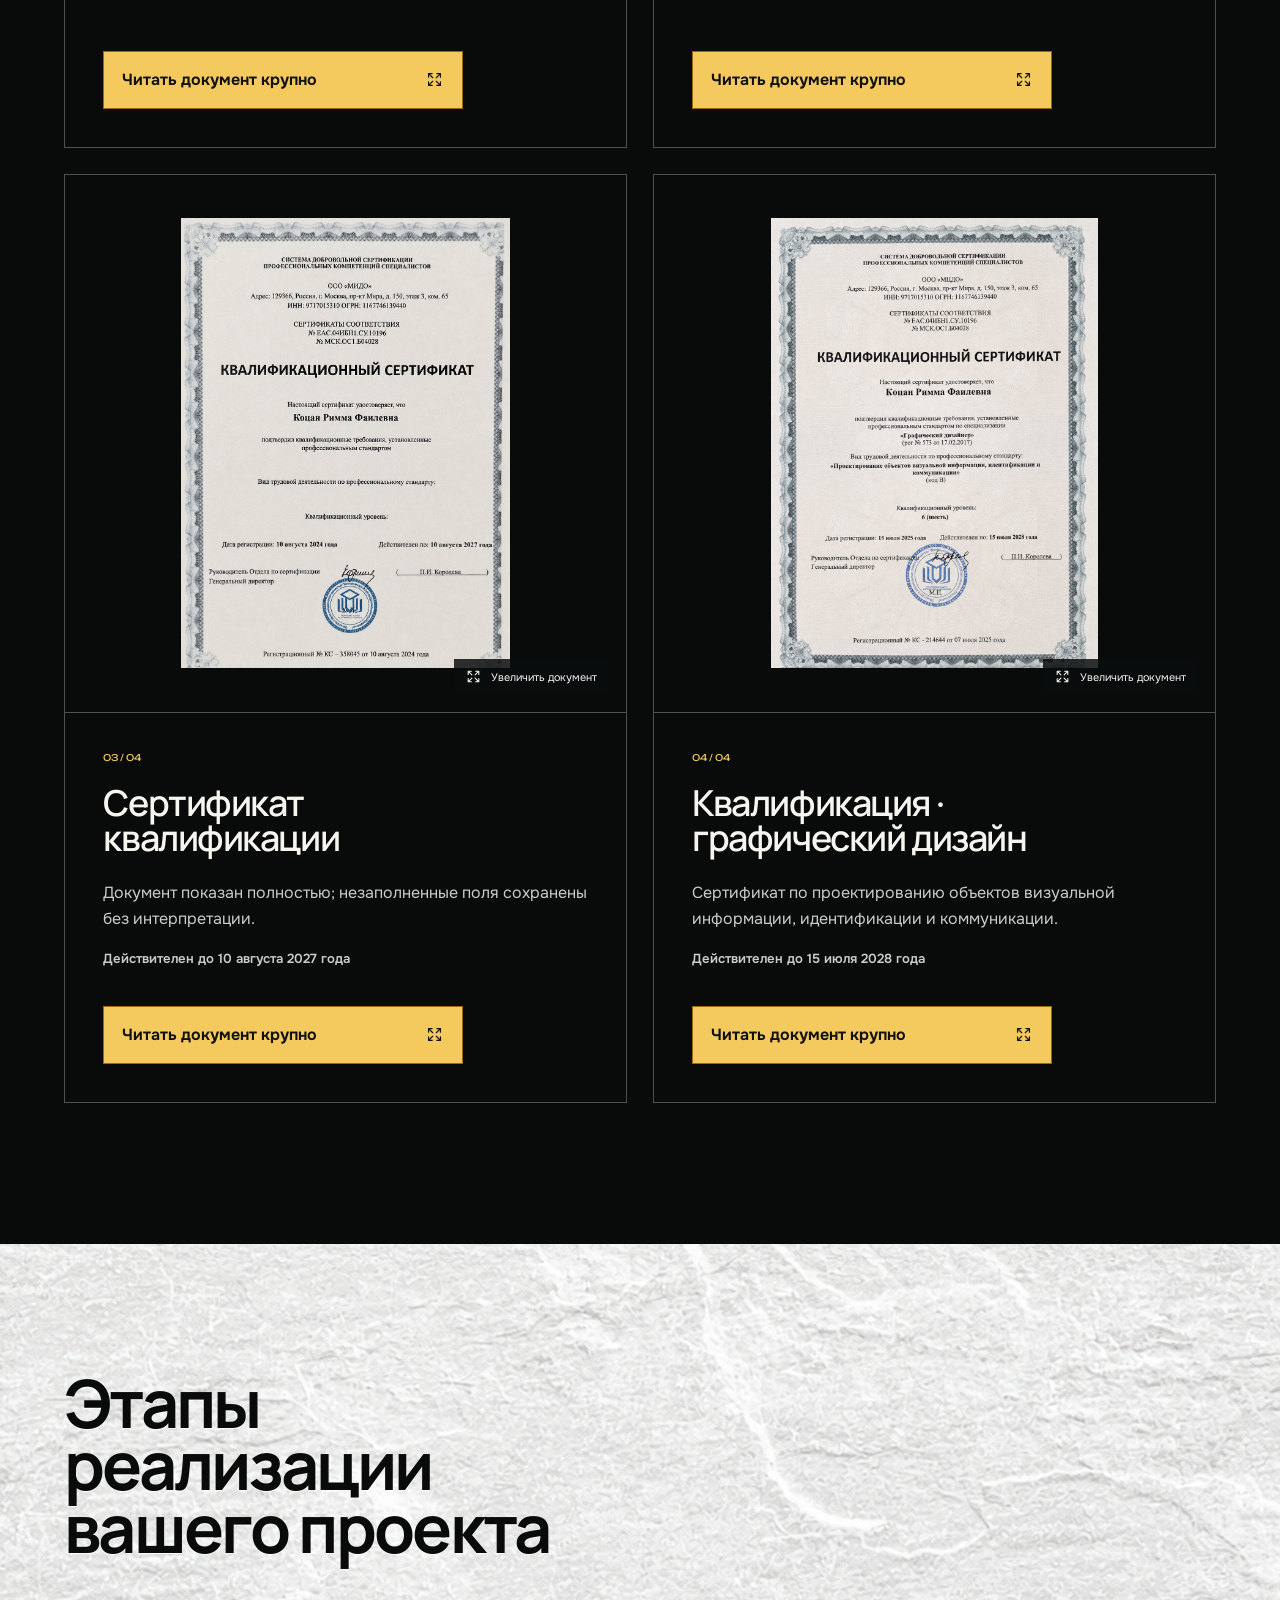
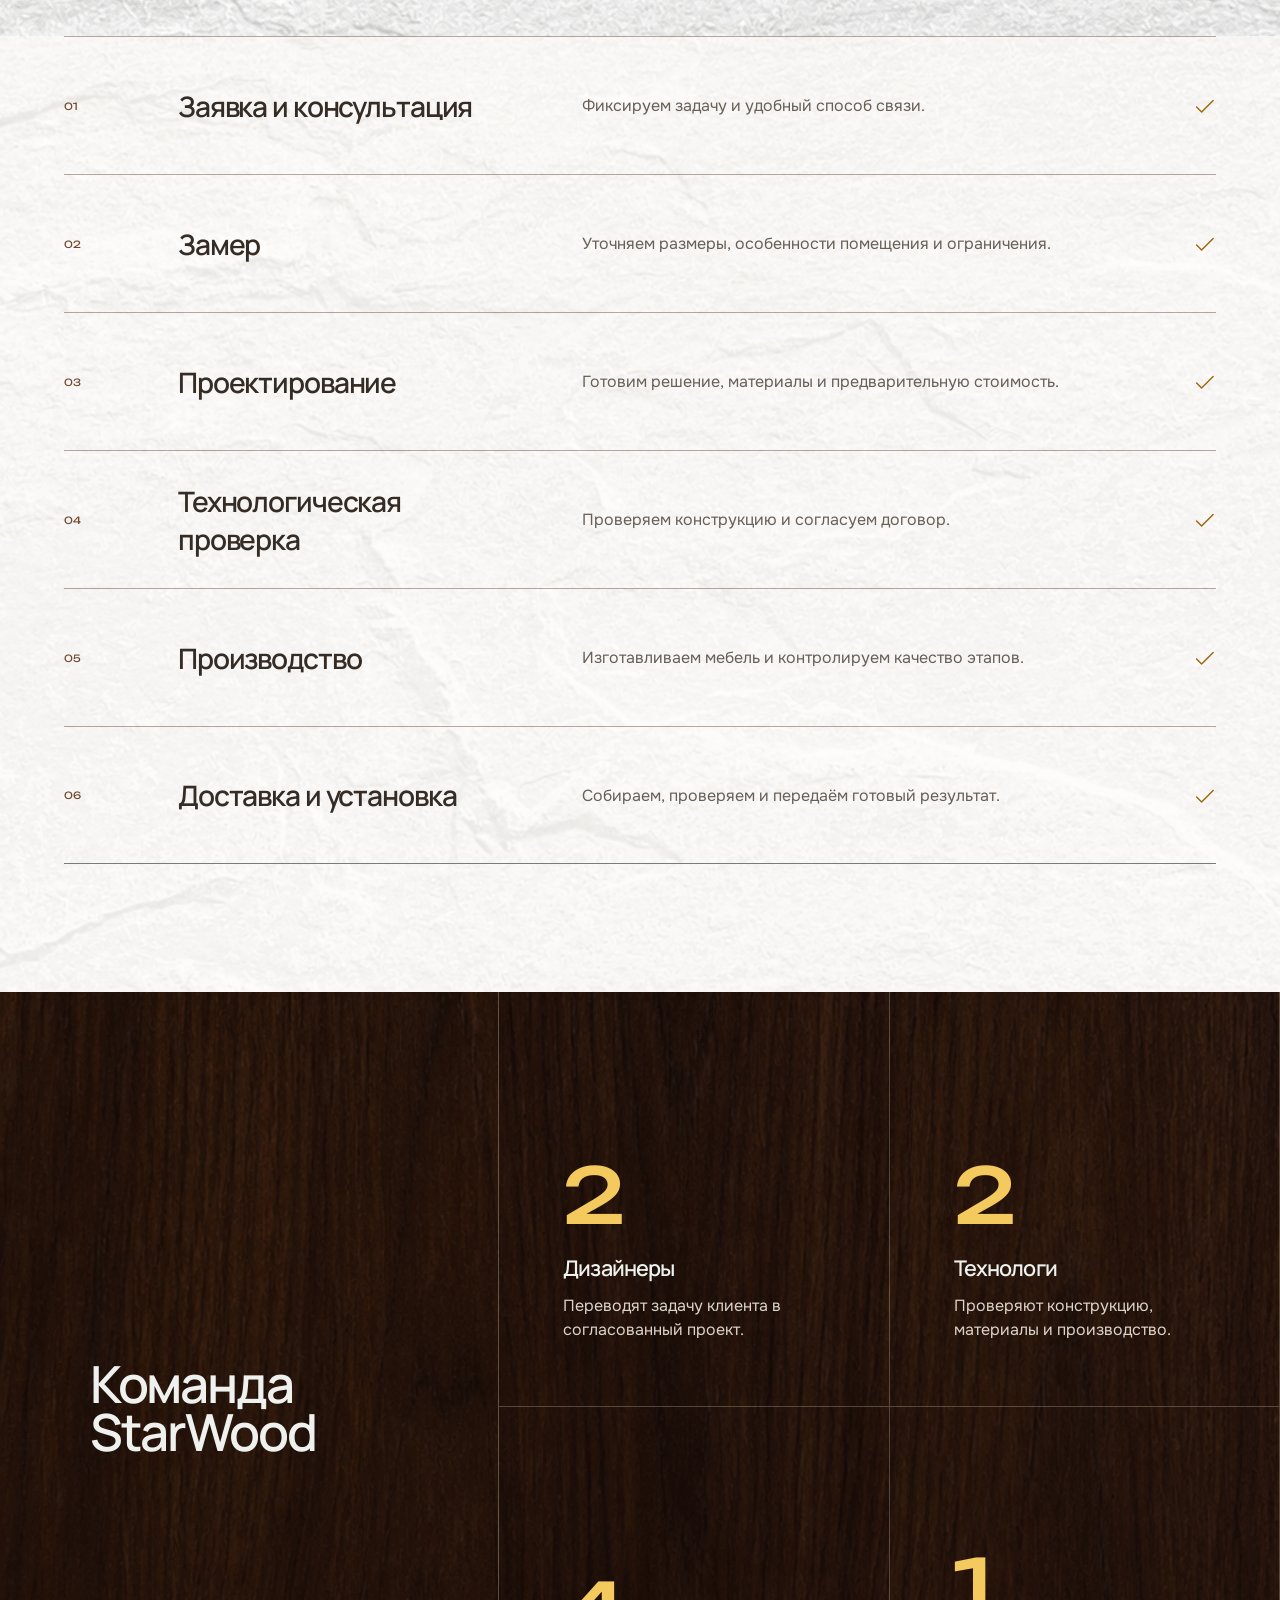
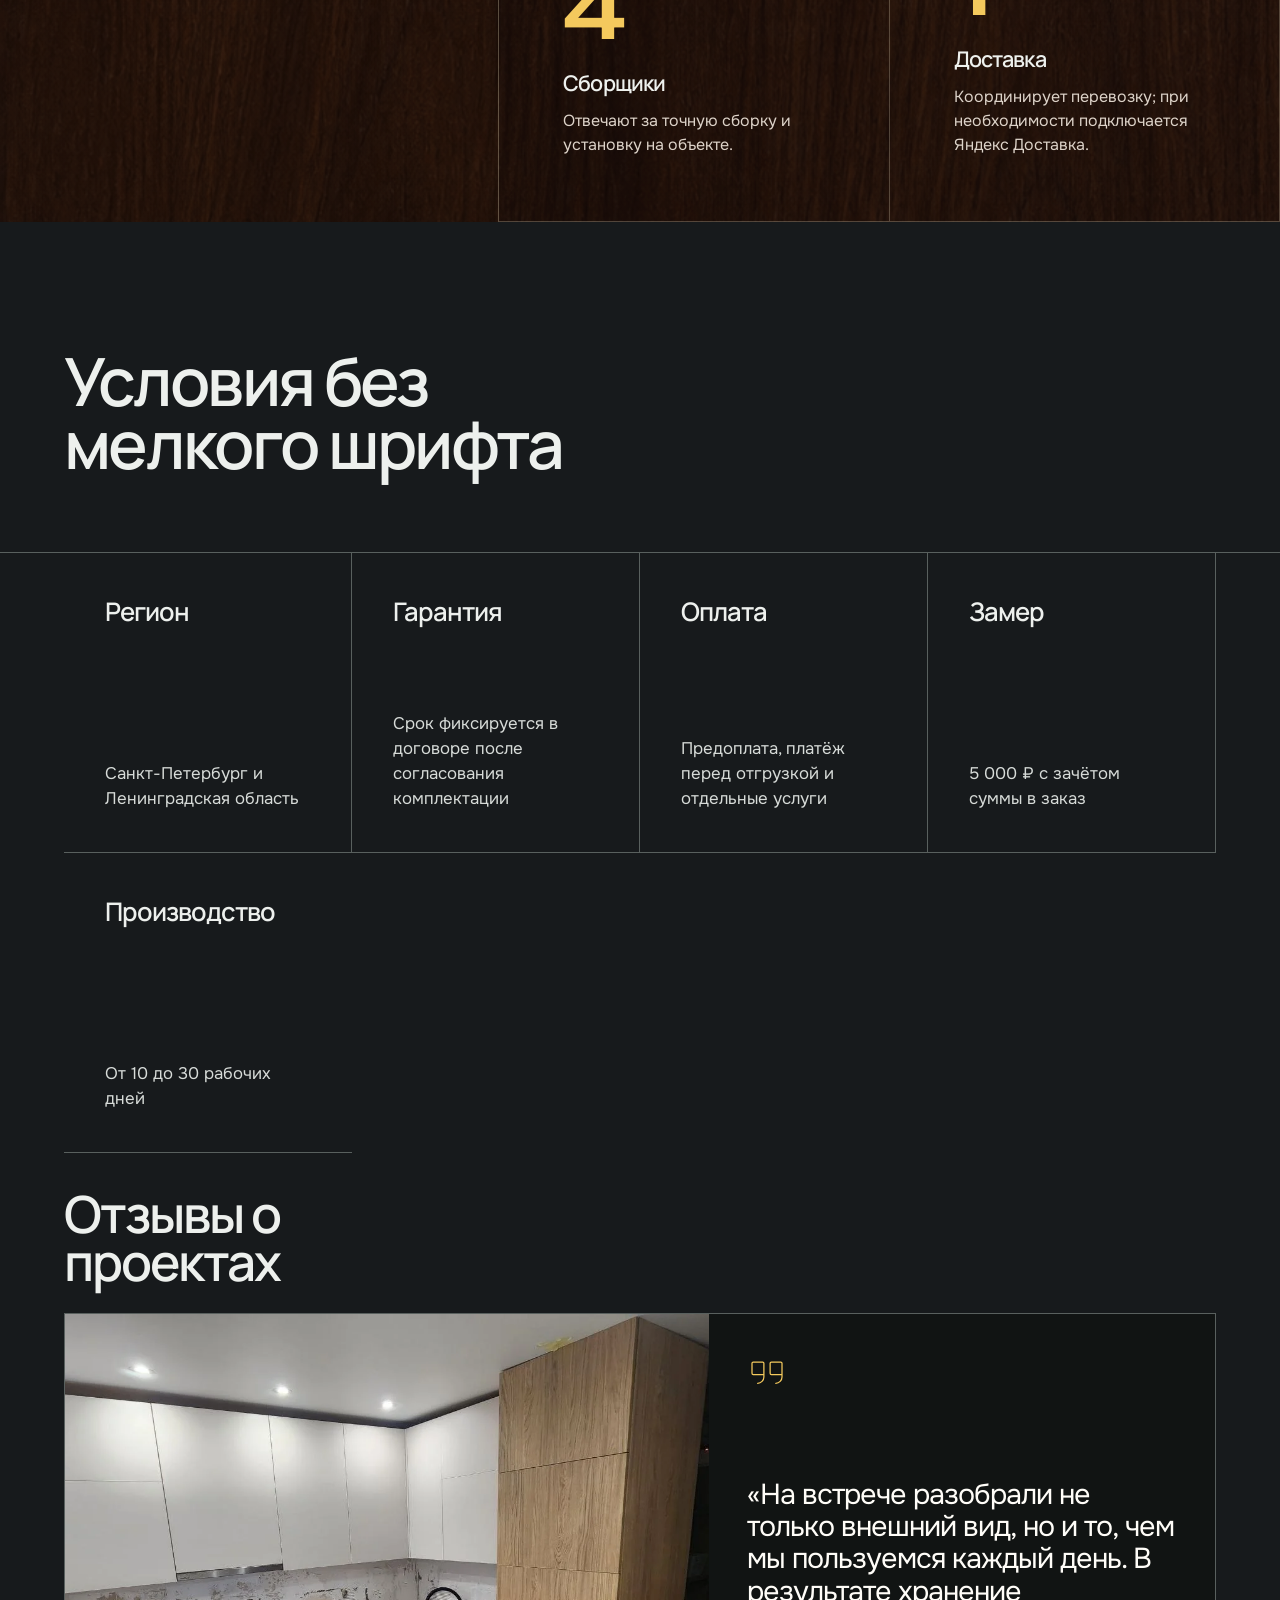
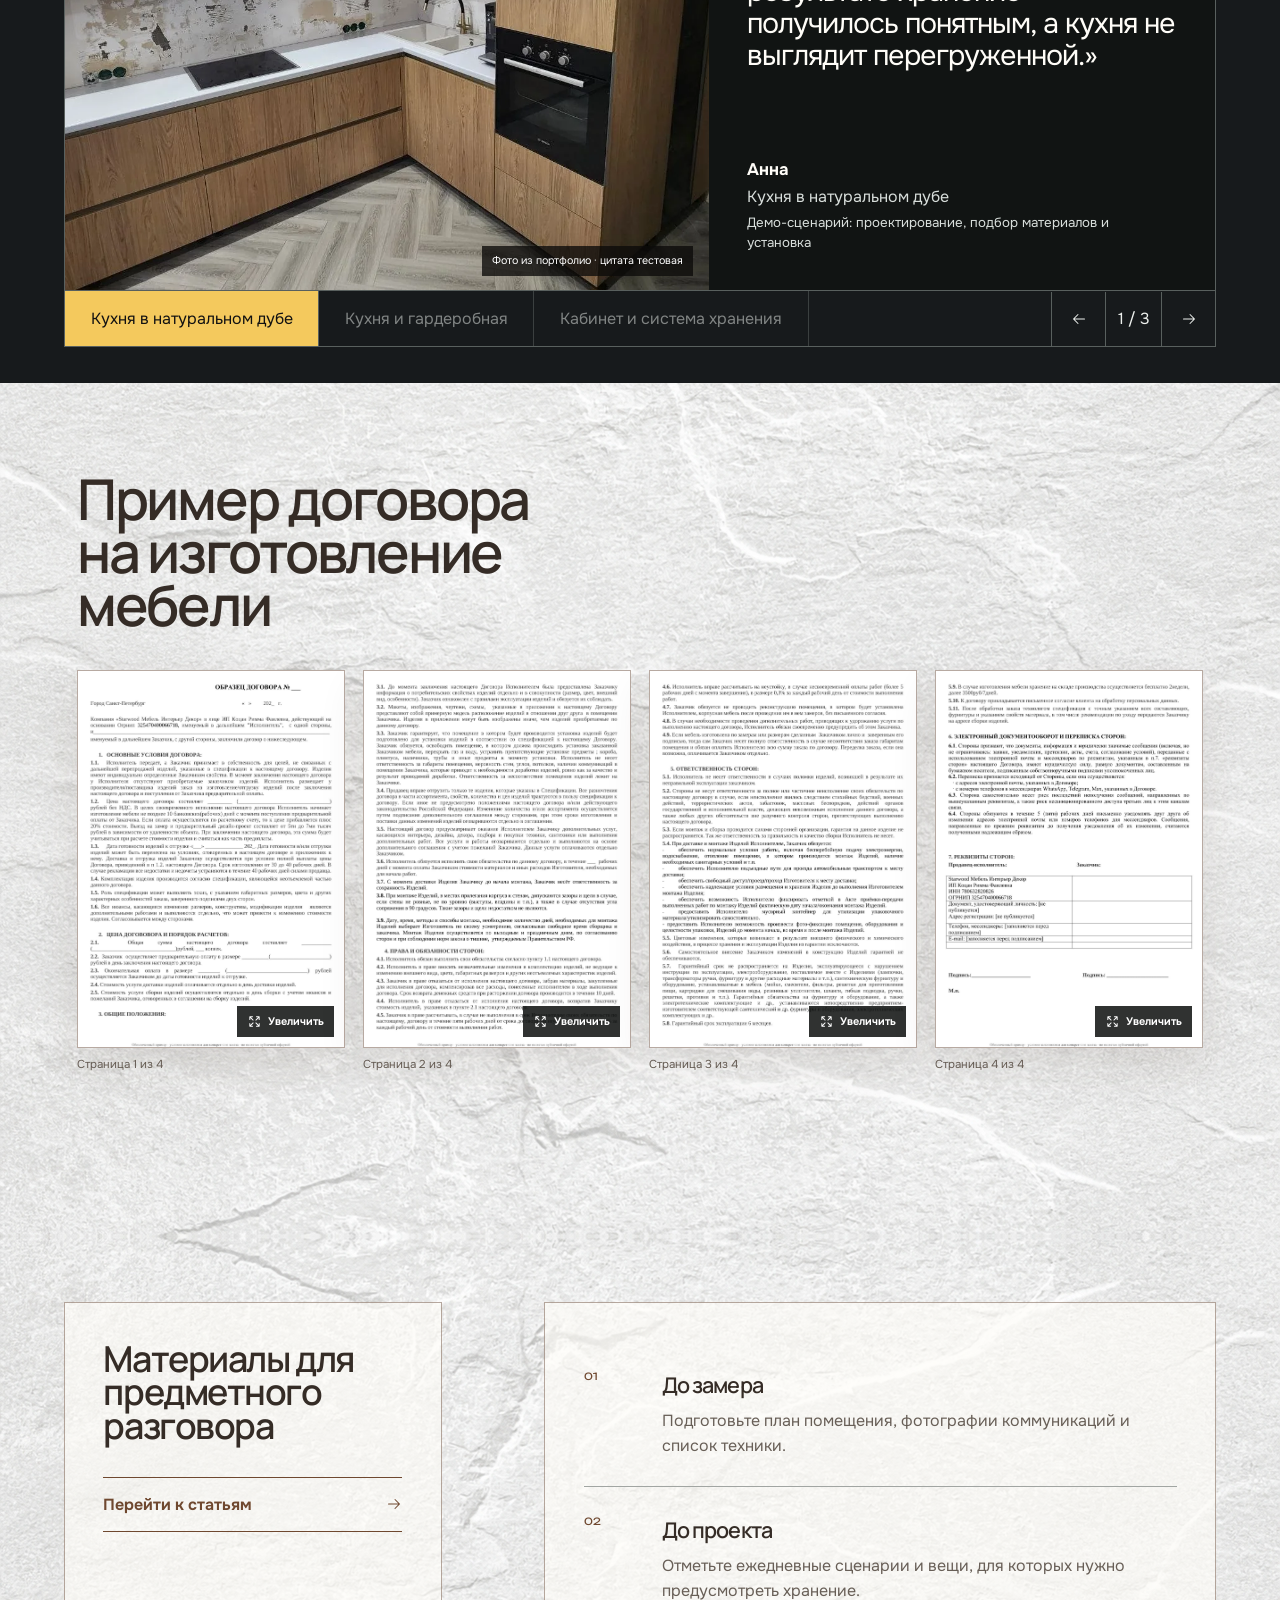
==== commit 440765c9: "Publish removal of duplicate stages block" ====
--- a/index.html
+++ b/index.html
@@ -43,11 +43,11 @@
     </script>
 
     <title>StarWood — мебель на заказ</title>
-    <script type="module">requestAnimationFrame(()=>import("/assets/index-BpOyC5-5.js"))</script>
+    <script type="module">requestAnimationFrame(()=>import("/assets/index-HivDYO31.js"))</script>
     <style data-build-critical>:root{color:#1b1714;background:#f4f1ec;font-family:Arial,sans-serif;font-synthesis:none;text-rendering:optimizeLegibility}*{box-sizing:border-box}html{scroll-behavior:smooth}body{margin:0;min-width:320px;min-height:100vh;-webkit-font-smoothing:antialiased}img{display:block;max-width:100%}a{color:inherit;text-decoration:none}.precision-site{--precision-black:#0c0e0f;--precision-graphite:#171a1c;--precision-steel:#303537;--precision-paper:#e8e6df;--precision-vellum:#f3f0e8;--precision-ink:#171918;--precision-amber:#f4c95d;--precision-heading-copy-gap:24px;min-width:320px;overflow:clip;color:var(--precision-ink);background:var(--precision-paper);font-family:Arial,sans-serif}.precision-site h1,.precision-site p,.precision-site figure{margin:0}.precision-site h1{font-family:Arial,sans-serif;font-weight:600;letter-spacing:-.04em}.precision-header{position:sticky;z-index:70;top:0;display:grid;grid-template-columns:210px minmax(130px,.55fr) minmax(300px,1fr) auto;min-height:70px;align-items:center;color:#edf0ed;background:var(--precision-black);border-bottom:1px solid #464b4c}.precision-header--home{grid-template-columns:210px minmax(300px,1fr) auto}.precision-header--home .precision-header__action{grid-column:3}.precision-header__contact{display:flex;height:100%;grid-column:2;align-items:center;justify-self:end;padding:0 28px;color:#c9cdca;border-left:1px solid #343839;font-size:.84rem}.precision-header__contact:is(:hover,:focus-visible,:active),.precision-site:has(.precision-contact:target) .precision-header__contact{color:#111;background:var(--precision-amber)}.precision-header__brand{display:flex;height:100%;align-items:center;padding:8px 24px;background:var(--precision-black)}.precision-header__brand img{width:146px;height:auto;filter:brightness(1.72) saturate(.95)}.precision-header__context{padding:0 24px;color:#aeb3b1;font-size:.72rem;line-height:1.35}.precision-header__context--articles{display:flex;height:100%;align-items:center;justify-content:space-between;gap:20px;color:var(--precision-ink);background:var(--precision-vellum);border-right:1px solid #d5d0c6}.precision-header__context--articles svg{width:17px;height:17px;color:var(--precision-amber)}.precision-header__nav{display:flex;justify-content:flex-end;gap:clamp(22px,3vw,52px);padding:0 28px}.precision-header__nav a{display:flex;min-width:44px;min-height:44px;align-items:center;justify-content:center;color:#c9cdca;font-size:.84rem}.precision-header__action{display:flex;height:100%;align-items:center;justify-content:space-between;gap:26px;padding:0 26px;color:#111;background:var(--precision-amber);border-left:1px solid #c9a13e;font-size:.84rem;font-weight:700}.precision-header__action svg{width:19px;height:19px}.precision-rail{position:fixed;z-index:60;top:70px;bottom:0;left:0;display:flex;width:62px;flex-direction:column;color:#c8cdca;background:var(--precision-black);border-right:1px solid #464b4c}.precision-rail a{display:flex;min-height:0;flex:1 1 0;flex-direction:column;align-items:center;justify-content:space-between;padding:14px 0;border-bottom:1px solid #343839}.precision-rail span{font-size:.56rem}.precision-rail strong{writing-mode:vertical-rl;transform:rotate(180deg);font-size:.68rem;font-weight:500}.precision-canvas{margin-left:62px}.precision-hero{position:relative;display:grid;min-height:calc(100svh - 70px);grid-template-columns:minmax(380px,1fr) minmax(0,1fr);grid-template-rows:1fr auto;color:#f0f2ef;background:var(--precision-black)}.precision-hero__media{position:relative;grid-column:2;grid-row:1/3;min-height:700px;overflow:hidden;background:#252929;border-left:1px solid #464b4c}.precision-hero__media:after{position:absolute;inset:0;background:linear-gradient(90deg,rgba(10,12,13,.3),transparent 34%),linear-gradient(180deg,transparent 65%,rgba(9,10,10,.44));content:"";pointer-events:none}.precision-hero__media>img{width:100%;height:100%;object-fit:cover;object-position:center bottom;transform:scale(1.26);transform-origin:center bottom}.precision-hero__copy{display:flex;min-height:560px;flex-direction:column;justify-content:flex-end;padding:clamp(58px,7vw,112px) clamp(34px,5vw,78px)}.precision-hero__copy h1{max-width:10ch;font-size:clamp(2.8rem,4.7vw,6.2rem);line-height:.91;text-wrap:balance}.precision-hero__copy>p{max-width:47ch;margin-top:var(--precision-heading-copy-gap);color:#b5bbb8;line-height:1.65}.precision-hero__actions{display:grid;max-width:500px;grid-template-columns:1fr 1fr;margin-top:40px;border:1px solid #555b5a}.precision-hero__actions a{display:flex;min-height:62px;align-items:center;justify-content:space-between;gap:18px;padding:0 18px;color:#e7eae7;font-size:.8rem}.precision-hero__actions a:first-child{color:#111;background:var(--precision-amber);border-right:1px solid #555b5a;font-weight:700}.precision-hero__actions svg{width:18px;height:18px}.precision-hero__status{display:grid;grid-template-columns:auto minmax(0,1fr) auto;align-items:center;gap:28px;padding:24px clamp(34px,5vw,78px);color:#d7dbd8;background:var(--precision-graphite);border-top:1px solid #464b4c}.precision-hero__status>div{display:grid;gap:5px}.precision-hero__status span{color:#969c99;font-size:.58rem}.precision-hero__status strong{color:var(--precision-amber);font-size:1.12rem}.precision-hero__status p{max-width:52ch;color:#aeb4b1;font-size:.78rem;line-height:1.5}.precision-hero__status>a{display:flex;min-height:44px;align-items:center;gap:15px;padding:10px 0;border-bottom:1px solid #747a77;font-size:.78rem}@media(max-width:1120px){.precision-header{grid-template-columns:190px minmax(120px,1fr) auto}.precision-header__nav{display:none}.precision-hero{grid-template-columns:minmax(330px,1fr) minmax(0,1fr)}}@media(max-width:780px){.precision-header{grid-template-columns:minmax(150px,1fr) auto;min-height:64px}.precision-header--home{grid-template-columns:minmax(132px,1fr) auto auto}.precision-header--home .precision-header__action{grid-column:3}.precision-header__contact{grid-column:2;padding:0 12px}.precision-header__brand{border-right:0}.precision-header__brand img{width:132px}.precision-header__context{display:none}.precision-header__action{padding:0 15px}.precision-header__action svg{display:none}.precision-rail{position:sticky;z-index:60;top:64px;bottom:auto;display:flex;width:100%;height:48px;flex-direction:row;overflow-x:auto;border-right:0;border-bottom:1px solid #464b4c}.precision-rail a{min-height:0;flex:0 0 82px;flex-direction:row;justify-content:center;gap:5px;padding:0 3px;border-right:1px solid #343839;border-bottom:0}.precision-rail span{display:none}.precision-rail strong{writing-mode:initial;transform:none;font-size:.62rem}.precision-canvas{margin-left:0}.precision-hero{min-height:auto;grid-template-columns:1fr;grid-template-rows:auto auto auto}.precision-hero__media{grid-column:1;grid-row:1;min-height:440px;border-left:0}.precision-hero__media>img{object-position:center 70%;transform:none}.precision-hero__copy{min-height:auto;grid-row:2;padding:48px 20px}.precision-hero__copy h1{max-width:11ch;font-size:clamp(2.7rem,12vw,4.8rem)}.precision-hero__copy>p{margin-top:24px}.precision-hero__actions{grid-template-columns:1fr;margin-top:30px}.precision-hero__actions a:first-child{border-right:0;border-bottom:1px solid #555b5a}.precision-hero__status{grid-row:3;grid-template-columns:1fr auto;gap:16px;padding:22px 20px}.precision-hero__status p{grid-column:1/-1;grid-row:2}}.precision-site .precision-header--home{grid-template-columns:clamp(160px,16vw,210px) minmax(0,1fr) auto auto}.precision-site .precision-header--home .precision-header__brand{grid-column:1;grid-row:1}.precision-site .precision-header--home .precision-rail{position:static;grid-column:2;grid-row:1;width:auto;height:70px;flex-direction:row;overflow-x:auto;border-right:0;border-bottom:0;border-left:1px solid #343839}.precision-site .precision-header--home .precision-rail a{min-width:88px;flex:1 1 0;flex-direction:row;align-items:center;justify-content:center;gap:10px;padding:0 10px;border-right:1px solid #343839;border-bottom:0}.precision-site .precision-header--home .precision-rail span{display:none}.precision-site .precision-header--home .precision-rail strong{writing-mode:initial;transform:none;font-size:.72rem}.precision-site .precision-header--home .precision-header__contact{grid-column:3;grid-row:1}.precision-site .precision-header--home .precision-header__action{grid-column:4;grid-row:1}.precision-site .precision-canvas{margin-left:0}@media(max-width:780px){.precision-site .precision-header--home{min-height:112px;grid-template-columns:minmax(132px,1fr) auto auto;grid-template-rows:64px 48px}.precision-site .precision-header--home .precision-rail{grid-column:1/-1;grid-row:2;width:100%;height:48px;flex-direction:row;border-top:1px solid #343839;border-left:0}.precision-site .precision-header--home .precision-rail a{min-width:96px;flex:0 0 96px;padding:0 6px}.precision-site .precision-header--home .precision-header__contact{grid-column:2}.precision-site .precision-header--home .precision-header__action{grid-column:3}}
 </style>
-    <link rel="preload" as="style" href="/assets/index-T1CuHCKM.css" onload="this.onload=null;this.rel='stylesheet'">
-    <noscript><link rel="stylesheet" href="/assets/index-T1CuHCKM.css"></noscript>
+    <link rel="preload" as="style" href="/assets/index-Ck55NTdE.css" onload="this.onload=null;this.rel='stylesheet'">
+    <noscript><link rel="stylesheet" href="/assets/index-Ck55NTdE.css"></noscript>
   </head>
   <body>
     <div id="root" data-prerendered-shell><link rel="preload" as="image" href="/assets/brand/starwood-logo.png"/><link rel="preload" as="image" href="/assets/images/portfolio/white-compact-kitchen.webp" fetchPriority="high"/><main class="precision-site"><header class="precision-header precision-header--home"><a class="precision-header__brand" href="#top" aria-label="StarWood, к началу страницы"><img src="/assets/brand/starwood-logo.png" alt="StarWood — Мебель Интерьер Декор" width="167" height="45"/></a><nav class="precision-rail" aria-label="Разделы сайта"><a href="#system"><span>01</span><strong>Система</strong></a><a href="#projects"><span>02</span><strong>Проекты</strong></a><a href="#team"><span>03</span><strong>Команда</strong></a><a href="#prices"><span>04</span><strong>Цены</strong></a><a href="/articles/"><span>05</span><strong>Статьи</strong></a></nav><a class="precision-header__contact" href="#contact">Контакты</a><a class="precision-header__action" href="#estimate" data-track="header_estimate">Рассчитать <svg xmlns="http://www.w3.org/2000/svg" width="1em" height="1em" fill="currentColor" viewBox="0 0 256 256" aria-hidden="true"><path d="M221.66,133.66l-72,72a8,8,0,0,1-11.32-11.32L196.69,136H40a8,8,0,0,1,0-16H196.69L138.34,61.66a8,8,0,0,1,11.32-11.32l72,72A8,8,0,0,1,221.66,133.66Z"></path></svg></a></header><div class="precision-canvas"><section class="precision-hero" id="top" aria-labelledby="precision-title"><figure class="precision-hero__media"><img src="/assets/images/portfolio/white-compact-kitchen.webp" alt="Реализованная компактная белая кухня StarWood со встроенной техникой и серой рабочей зоной" width="960" height="1237" fetchPriority="high"/></figure><div class="precision-hero__copy"><h1 id="precision-title">Мебель как точная архитектурная система</h1><p>Соединяем пространство, хранение, материалы, инженерные ограничения и монтаж в одном проекте.</p><div class="precision-hero__actions"><a href="#estimate" data-track="hero_estimate">Получить ориентир <svg xmlns="http://www.w3.org/2000/svg" width="1em" height="1em" fill="currentColor" viewBox="0 0 256 256" aria-hidden="true"><path d="M221.66,133.66l-72,72a8,8,0,0,1-11.32-11.32L196.69,136H40a8,8,0,0,1,0-16H196.69L138.34,61.66a8,8,0,0,1,11.32-11.32l72,72A8,8,0,0,1,221.66,133.66Z"></path></svg></a><a href="#system">Разобрать систему <svg xmlns="http://www.w3.org/2000/svg" width="1em" height="1em" fill="currentColor" viewBox="0 0 256 256" aria-hidden="true"><path d="M205.66,149.66l-72,72a8,8,0,0,1-11.32,0l-72-72a8,8,0,0,1,11.32-11.32L120,196.69V40a8,8,0,0,1,16,0V196.69l58.34-58.35a8,8,0,0,1,11.32,11.32Z"></path></svg></a></div></div><div class="precision-hero__status" aria-label="Условия начала проекта"><div><span>Замер</span><strong>5 000 ₽</strong></div><p>Профессиональный замер с лазерным оборудованием. При оформлении заказа сумма полностью засчитывается в его стоимость.</p><a href="#contact">Обсудить <svg xmlns="http://www.w3.org/2000/svg" width="1em" height="1em" fill="currentColor" viewBox="0 0 256 256" aria-hidden="true"><path d="M221.66,133.66l-72,72a8,8,0,0,1-11.32-11.32L196.69,136H40a8,8,0,0,1,0-16H196.69L138.34,61.66a8,8,0,0,1,11.32-11.32l72,72A8,8,0,0,1,221.66,133.66Z"></path></svg></a></div></section></div></main></div>
--- a/assets/index-Ck55NTdE.css
+++ b/assets/index-Ck55NTdE.css
@@ -0,0 +1 @@
+@font-face{font-family:Manrope Variable;font-style:normal;font-display:swap;font-weight:200 800;src:url([data-uri]) format("woff2-variations");unicode-range:U+0460-052F,U+1C80-1C8A,U+20B4,U+2DE0-2DFF,U+A640-A69F,U+FE2E-FE2F}@font-face{font-family:Manrope Variable;font-style:normal;font-display:swap;font-weight:200 800;src:url(/assets/manrope-cyrillic-wght-normal-Dvxsihut.woff2) format("woff2-variations");unicode-range:U+0301,U+0400-045F,U+0490-0491,U+04B0-04B1,U+2116}@font-face{font-family:Manrope Variable;font-style:normal;font-display:swap;font-weight:200 800;src:url(/assets/manrope-greek-wght-normal-DL7QRZyv.woff2) format("woff2-variations");unicode-range:U+0370-0377,U+037A-037F,U+0384-038A,U+038C,U+038E-03A1,U+03A3-03FF}@font-face{font-family:Manrope Variable;font-style:normal;font-display:swap;font-weight:200 800;src:url(/assets/manrope-vietnamese-wght-normal-usUDDRr7.woff2) format("woff2-variations");unicode-range:U+0102-0103,U+0110-0111,U+0128-0129,U+0168-0169,U+01A0-01A1,U+01AF-01B0,U+0300-0301,U+0303-0304,U+0308-0309,U+0323,U+0329,U+1EA0-1EF9,U+20AB}@font-face{font-family:Manrope Variable;font-style:normal;font-display:swap;font-weight:200 800;src:url(/assets/manrope-latin-ext-wght-normal-Ch3YOpNY.woff2) format("woff2-variations");unicode-range:U+0100-02BA,U+02BD-02C5,U+02C7-02CC,U+02CE-02D7,U+02DD-02FF,U+0304,U+0308,U+0329,U+1D00-1DBF,U+1E00-1E9F,U+1EF2-1EFF,U+2020,U+20A0-20AB,U+20AD-20C0,U+2113,U+2C60-2C7F,U+A720-A7FF}@font-face{font-family:Manrope Variable;font-style:normal;font-display:swap;font-weight:200 800;src:url(/assets/manrope-latin-wght-normal-DHIcAJRg.woff2) format("woff2-variations");unicode-range:U+0000-00FF,U+0131,U+0152-0153,U+02BB-02BC,U+02C6,U+02DA,U+02DC,U+0304,U+0308,U+0329,U+2000-206F,U+20AC,U+2122,U+2191,U+2193,U+2212,U+2215,U+FEFF,U+FFFD}@font-face{font-family:Onest Variable;font-style:normal;font-display:swap;font-weight:100 900;src:url([data-uri]) format("woff2-variations");unicode-range:U+0460-052F,U+1C80-1C8A,U+20B4,U+2DE0-2DFF,U+A640-A69F,U+FE2E-FE2F}@font-face{font-family:Onest Variable;font-style:normal;font-display:swap;font-weight:100 900;src:url(/assets/onest-cyrillic-wght-normal-DXI_y_WF.woff2) format("woff2-variations");unicode-range:U+0301,U+0400-045F,U+0490-0491,U+04B0-04B1,U+2116}@font-face{font-family:Onest Variable;font-style:normal;font-display:swap;font-weight:100 900;src:url(/assets/onest-latin-ext-wght-normal-CnNj8hVb.woff2) format("woff2-variations");unicode-range:U+0100-02BA,U+02BD-02C5,U+02C7-02CC,U+02CE-02D7,U+02DD-02FF,U+0304,U+0308,U+0329,U+1D00-1DBF,U+1E00-1E9F,U+1EF2-1EFF,U+2020,U+20A0-20AB,U+20AD-20C0,U+2113,U+2C60-2C7F,U+A720-A7FF}@font-face{font-family:Onest Variable;font-style:normal;font-display:swap;font-weight:100 900;src:url(/assets/onest-latin-wght-normal-CUIqqgP9.woff2) format("woff2-variations");unicode-range:U+0000-00FF,U+0131,U+0152-0153,U+02BB-02BC,U+02C6,U+02DA,U+02DC,U+0304,U+0308,U+0329,U+2000-206F,U+20AC,U+2122,U+2191,U+2193,U+2212,U+2215,U+FEFF,U+FFFD}@font-face{font-family:Unbounded Variable;font-style:normal;font-display:swap;font-weight:200 900;src:url([data-uri]) format("woff2-variations");unicode-range:U+0460-052F,U+1C80-1C8A,U+20B4,U+2DE0-2DFF,U+A640-A69F,U+FE2E-FE2F}@font-face{font-family:Unbounded Variable;font-style:normal;font-display:swap;font-weight:200 900;src:url(/assets/unbounded-cyrillic-wght-normal-C627f1f8.woff2) format("woff2-variations");unicode-range:U+0301,U+0400-045F,U+0490-0491,U+04B0-04B1,U+2116}@font-face{font-family:Unbounded Variable;font-style:normal;font-display:swap;font-weight:200 900;src:url(/assets/unbounded-vietnamese-wght-normal-rat7GD3o.woff2) format("woff2-variations");unicode-range:U+0102-0103,U+0110-0111,U+0128-0129,U+0168-0169,U+01A0-01A1,U+01AF-01B0,U+0300-0301,U+0303-0304,U+0308-0309,U+0323,U+0329,U+1EA0-1EF9,U+20AB}@font-face{font-family:Unbounded Variable;font-style:normal;font-display:swap;font-weight:200 900;src:url(/assets/unbounded-latin-ext-wght-normal-D6H-S6MW.woff2) format("woff2-variations");unicode-range:U+0100-02BA,U+02BD-02C5,U+02C7-02CC,U+02CE-02D7,U+02DD-02FF,U+0304,U+0308,U+0329,U+1D00-1DBF,U+1E00-1E9F,U+1EF2-1EFF,U+2020,U+20A0-20AB,U+20AD-20C0,U+2113,U+2C60-2C7F,U+A720-A7FF}@font-face{font-family:Unbounded Variable;font-style:normal;font-display:swap;font-weight:200 900;src:url(/assets/unbounded-latin-wght-normal-D5afBTBx.woff2) format("woff2-variations");unicode-range:U+0000-00FF,U+0131,U+0152-0153,U+02BB-02BC,U+02C6,U+02DA,U+02DC,U+0304,U+0308,U+0329,U+2000-206F,U+20AC,U+2122,U+2191,U+2193,U+2212,U+2215,U+FEFF,U+FFFD}.precision-site{--precision-black: #0c0e0f;--precision-graphite: #171a1c;--precision-steel: #303537;--precision-aluminum: #aeb4b2;--precision-paper: #e8e6df;--precision-vellum: #f3f0e8;--precision-ink: #171918;--precision-muted: #747a78;--precision-amber: #f4c95d;--material-stone: #f4f1eb;--material-stone-ink: #352c26;--material-stone-muted: #685f57;--material-wood: #6f482f;--material-wood-deep: #3d281c;--material-line: rgba(91, 61, 41, .44);--precision-heading-copy-gap: 24px;min-width:320px;overflow:clip;color:var(--precision-ink);background:var(--precision-paper);font-family:Onest Variable,sans-serif}.precision-site section[id]{scroll-margin-top:82px}.precision-site h1,.precision-site h2,.precision-site h3,.precision-site p,.precision-site figure,.precision-site dl,.precision-site dd,.precision-site ol{margin:0}.precision-site h1,.precision-site h2,.precision-site h3{font-family:Manrope Variable,sans-serif;font-weight:580;letter-spacing:-.04em}.precision-site a{text-decoration:none}.precision-site button{color:inherit}.precision-site svg{flex:0 0 auto}.precision-header{position:sticky;z-index:70;top:0;display:grid;grid-template-columns:210px minmax(130px,.55fr) minmax(300px,1fr) auto;min-height:70px;align-items:center;color:#edf0ed;background:var(--precision-black);border-bottom:1px solid #464b4c}.precision-header--home{grid-template-columns:210px minmax(300px,1fr) auto}.precision-header--home .precision-header__action{grid-column:3}.precision-header__contact{display:flex;height:100%;grid-column:2;align-items:center;justify-self:end;padding:0 28px;color:#c9cdca;border-left:1px solid #343839;font-size:.84rem;transition:color .18s ease,background-color .18s ease}.precision-header__contact:is(:hover,:focus-visible,:active),.precision-site:has(.precision-contact:target) .precision-header__contact{color:#111;background:var(--precision-amber)}.precision-header__brand{display:flex;height:100%;align-items:center;padding:8px 24px;background:var(--precision-black)}.precision-header__brand img{width:146px;height:auto;filter:brightness(1.72) saturate(.95)}.precision-header__context{padding:0 24px;color:#aeb3b1;font-family:Unbounded Variable,sans-serif;font-size:.72rem;line-height:1.35}.precision-header__context--articles{display:flex;height:100%;align-items:center;justify-content:space-between;gap:20px;color:var(--precision-ink);background:var(--precision-vellum);border-right:1px solid #d5d0c6;transition:color .18s ease,background-color .18s ease}.precision-header__context--articles svg{width:17px;height:17px;color:var(--precision-amber);transition:transform .23s cubic-bezier(.16,1,.3,1)}.precision-header__context--articles:hover{color:var(--precision-ink);background:#ebe6dc}.precision-header__context--articles:hover svg{color:var(--precision-ink);transform:translate(4px)}.precision-header__nav{display:flex;justify-content:flex-end;gap:clamp(22px,3vw,52px);padding:0 28px}.precision-header__nav a{display:flex;min-width:44px;min-height:44px;align-items:center;justify-content:center;color:#c9cdca;font-size:.84rem;transition:color .18s ease}.precision-header__nav a:hover{color:#fff}.precision-header__action{display:flex;height:100%;align-items:center;justify-content:space-between;gap:26px;padding:0 26px;color:#111;background:var(--precision-amber);border-left:1px solid #343839;font-size:.84rem;font-weight:680}.precision-header__action svg{width:19px;height:19px;transition:transform .23s cubic-bezier(.16,1,.3,1)}.precision-header__action:hover svg{transform:translate(5px)}.precision-rail{position:fixed;z-index:60;top:70px;bottom:0;left:0;display:flex;width:62px;flex-direction:column;color:#c8cdca;background:var(--precision-black);border-right:1px solid #464b4c}.precision-rail a{display:flex;min-height:0;flex:1 1 0;flex-direction:column;align-items:center;justify-content:space-between;padding:14px 0;border-bottom:1px solid #343839;transition:color .18s ease,background-color .18s ease}.precision-rail a:hover{color:var(--precision-black);background:var(--precision-amber)}.precision-rail span{font-family:Unbounded Variable,sans-serif;font-size:.56rem}.precision-rail strong{writing-mode:vertical-rl;transform:rotate(180deg);font-size:.68rem;font-weight:500}.precision-canvas{margin-left:62px}.precision-hero{position:relative;display:grid;height:calc(100svh - 70px);min-height:820px;grid-template-columns:minmax(380px,1fr) minmax(0,1fr);grid-template-rows:1fr auto;color:#f0f2ef;background:var(--precision-black)}.precision-hero__media{position:relative;grid-column:2;grid-row:1 / 3;min-height:0;overflow:hidden;background:#252929;border-left:1px solid #464b4c}.precision-hero__media:after{position:absolute;top:0;right:0;bottom:0;left:0;background:linear-gradient(90deg,rgba(10,12,13,.3),transparent 34%),linear-gradient(180deg,transparent 65%,rgba(9,10,10,.44));content:"";pointer-events:none}.precision-hero__media>img{width:100%;height:100%;object-fit:cover;object-position:center bottom;transform:scale(1.26);transform-origin:center bottom}.precision-hero__copy{display:flex;min-height:0;flex-direction:column;justify-content:center;padding:clamp(58px,7vw,112px) clamp(34px,5vw,78px)}.precision-hero__copy h1{max-width:10ch;font-size:clamp(2.8rem,4.7vw,6.2rem);line-height:.91;text-wrap:balance}.precision-hero__copy>p{max-width:47ch;margin-top:var(--precision-heading-copy-gap);color:#b5bbb8;line-height:1.65}.precision-hero__actions{display:grid;max-width:500px;grid-template-columns:1fr 1fr;margin-top:40px;border:1px solid #555b5a}.precision-hero__actions a{display:flex;min-height:62px;align-items:center;justify-content:space-between;gap:18px;padding:0 18px;color:#e7eae7;font-size:.8rem}.precision-hero__actions a:first-child{color:#111;background:var(--precision-amber);border-right:1px solid #555b5a;font-weight:680}.precision-hero__actions svg{width:18px;height:18px}.precision-hero__status{display:grid;grid-template-columns:auto minmax(0,1fr) auto;align-items:center;gap:28px;padding:24px clamp(34px,5vw,78px);color:#d7dbd8;background:var(--precision-graphite);border-top:1px solid #464b4c}.precision-hero__status>div{display:grid;gap:5px}.precision-hero__status span{color:#969c99;font-family:Unbounded Variable,sans-serif;font-size:.58rem}.precision-hero__status strong{color:var(--precision-amber);font-size:1.12rem}.precision-hero__status p{max-width:52ch;color:#aeb4b1;font-size:.78rem;line-height:1.5}.precision-hero__status>a{display:flex;min-height:44px;align-items:center;gap:15px;padding:10px 0;border-bottom:1px solid #747a77;font-size:.78rem}.precision-section-heading{display:grid;grid-template-columns:minmax(0,1.25fr) minmax(280px,.75fr);align-items:end;gap:clamp(40px,8vw,130px);max-width:1460px;margin:0 auto;padding:clamp(80px,10vw,150px) clamp(22px,5vw,80px) clamp(48px,6vw,88px)}.precision-section-heading :is(h1,h2){max-width:13ch;font-size:clamp(2.75rem,5.2vw,6rem);line-height:.94}.precision-section-heading p{max-width:56ch;color:var(--precision-muted);line-height:1.68}.precision-system{background-color:var(--precision-vellum);background-image:linear-gradient(rgba(30,33,32,.045) 1px,transparent 1px),linear-gradient(90deg,rgba(30,33,32,.045) 1px,transparent 1px);background-size:42px 42px}.precision-console{display:grid;grid-template-columns:minmax(230px,.32fr) minmax(0,1fr);max-width:1460px;margin:0 auto;padding:0 clamp(22px,5vw,80px) clamp(90px,10vw,150px)}.precision-console__tabs{display:grid;grid-template-rows:repeat(4,minmax(0,1fr));background:#f3f0e8c2;border:1px solid #7c827f}.precision-console__tabs button{display:grid;width:100%;min-height:105px;grid-template-columns:auto auto minmax(0,1fr);align-items:center;gap:16px;padding:16px 20px;border:0;border-bottom:1px solid #7c827f;border-radius:0;background:#f3f0e8c2;text-align:left;cursor:pointer;transition:color .18s ease,background-color .18s ease}.precision-console__tabs button:last-child{border-bottom:0}.precision-console__tabs button[aria-selected=true]{color:#fff;background:var(--precision-graphite)}.precision-console__tabs button[aria-selected=true]>span{color:var(--precision-amber)}.precision-console__tabs svg{width:24px;height:24px}.precision-console__tabs button>span{color:#777d7a;font-family:Unbounded Variable,sans-serif;font-size:.58rem}.precision-console__tabs strong{font-size:.94rem;font-weight:580}.precision-console__panel{display:grid;min-height:520px;grid-template-columns:minmax(0,1.14fr) minmax(320px,.86fr);color:#eef0ed;background:var(--precision-graphite);border:1px solid #7c827f;border-left:0}.precision-console__drawing{position:relative;display:grid;overflow:hidden;padding:clamp(38px,6vw,88px);background-color:#111415;background-image:none;place-items:center}.precision-blueprint{position:relative;width:min(92%,460px);aspect-ratio:1;border:2px solid #c7cdca}.precision-blueprint:before,.precision-blueprint:after,.precision-blueprint span{position:absolute;display:block;border:1px solid #7f8884;content:""}.precision-blueprint:before{top:12%;right:5%;bottom:12%;left:5%}.precision-blueprint:after{top:-15px;bottom:-15px;left:50%;border-width:0 0 0 1px;border-style:dashed}.precision-blueprint span:nth-child(1){top:20%;right:58%;bottom:20%;left:12%}.precision-blueprint span:nth-child(2){top:20%;right:12%;bottom:52%;left:48%}.precision-blueprint span:nth-child(3){top:54%;right:12%;bottom:20%;left:48%}.precision-blueprint span:nth-child(4){right:7%;bottom:-26px;left:7%;border-width:1px 0 0}.precision-blueprint--storage span:nth-child(1){top:12%;right:68%;bottom:12%;left:12%}.precision-blueprint--storage span:nth-child(2){top:12%;right:40%;bottom:12%;left:34%}.precision-blueprint--storage span:nth-child(3){top:12%;right:12%;bottom:12%;left:62%}.precision-blueprint--lighting span:nth-child(1){top:10%;right:10%;bottom:72%;left:10%;border-color:#c7cdca}.precision-blueprint--lighting span:nth-child(2){top:28%;right:10%;bottom:50%;left:10%;border-color:#c7cdca}.precision-blueprint--installation{transform:none}.precision-blueprint--installation span:nth-child(4){right:-20px;bottom:8%;left:-20px}.precision-console__scale{position:absolute;right:24px;bottom:20px;left:24px;display:flex;justify-content:space-between;color:#8e9692;font-family:Unbounded Variable,sans-serif;font-size:.52rem}.precision-console__spec{display:flex;min-width:0;flex-direction:column;justify-content:center;padding:clamp(34px,5vw,72px);border-left:1px solid #555b59}.precision-console__spec h3{font-size:clamp(2rem,3.5vw,4rem)}.precision-console__spec>p{max-width:40ch;margin-top:var(--precision-heading-copy-gap);color:#b5bbb8;line-height:1.62}.precision-console__spec dl{margin-top:32px;border-top:1px solid #555b59}.precision-console__spec dl>div{display:grid;grid-template-columns:.72fr 1.28fr;gap:18px;padding:13px 0;border-bottom:1px solid #555b59}.precision-console__spec dt{color:#858c89;font-size:.76rem}.precision-console__spec dd{font-size:.8rem}.precision-console__spec>a{display:flex;align-items:center;justify-content:space-between;gap:20px;margin-top:34px;padding:16px 0;color:var(--precision-amber);border-top:1px solid #555b59;border-bottom:1px solid #555b59;font-size:.82rem;font-weight:650}.precision-projects{color:#edf0ed;background:var(--precision-graphite)}.precision-projects>.precision-section-heading{display:block;padding-top:clamp(58px,7vw,96px);padding-bottom:clamp(22px,2.5vw,34px)}.precision-projects__intro-copy{display:flex;min-width:0;flex-direction:column;align-items:flex-start;gap:12px}.precision-projects__intro-copy h2,.precision-projects__intro-copy p{margin:0}.precision-projects>.precision-section-heading p{max-width:68ch;padding:12px 16px;color:#0b0d0c;background:#f8f7f3f0;border-left:4px solid var(--precision-accent);font-size:clamp(1rem,1.2vw,1.2rem);font-weight:650;line-height:1.55}.precision-section-heading--light p{color:#aeb5b1}.precision-project-viewer{max-width:1460px;margin:0 auto;padding:0 clamp(22px,5vw,80px) clamp(90px,10vw,150px)}.precision-project-viewer__tabs{display:grid;grid-template-columns:repeat(4,minmax(0,1fr));border:1px solid #59605e}.precision-project-viewer__tabs button{display:grid;min-height:116px;grid-template-columns:auto minmax(0,1fr);gap:8px 18px;padding:20px 22px;border:0;border-right:1px solid #59605e;border-radius:0;color:#e5e8e5;background:transparent;text-align:left;cursor:pointer}.precision-project-viewer__tabs button:last-child{border-right:0}.precision-project-viewer__tabs button[aria-selected=true]{color:#111;background:var(--precision-amber)}.precision-project-viewer__tabs button>span{grid-row:1 / 3;font-family:Unbounded Variable,sans-serif;font-size:.58rem}.precision-project-viewer__tabs strong{font-size:.9rem}.precision-project-viewer__tabs small{color:#9ca3a0}.precision-project-viewer__tabs button[aria-selected=true] small{color:#4a3a1b}.precision-project-viewer__panel{display:grid;min-height:650px;grid-template-columns:minmax(0,1.28fr) minmax(320px,.72fr);border:1px solid #59605e;border-top:0}.precision-project-viewer__panel figure{position:relative;min-height:600px;overflow:hidden;background:#101314}.precision-project-viewer__open{position:absolute;top:0;right:0;bottom:0;left:0;display:flex;width:100%;box-sizing:border-box;padding:0;overflow:hidden;align-items:center;border:0;color:#f0f2ef;background:#101314;cursor:zoom-in;justify-content:center;text-align:left}.precision-project-viewer__open:after{position:absolute;top:0;right:0;bottom:0;left:0;background:linear-gradient(180deg,transparent 58%,rgba(8,10,11,.54));content:"";pointer-events:none}.precision-project-viewer__open img{display:block;width:100%;max-width:none;height:100%;max-height:none;object-fit:contain;object-position:center;filter:saturate(.97) contrast(1.025) brightness(1.01);transition:filter .22s ease}.precision-project-viewer__open:hover img{filter:saturate(1) contrast(1.035) brightness(1.02)}.precision-project-viewer__open>span,.precision-work-grid__item button>span,.precision-certificate__document>span{position:absolute;z-index:2;display:flex;align-items:center;gap:9px;color:#f2f1ed;background:#0a0c0dd6;font-size:.68rem}.precision-project-viewer__open>span{bottom:18px;left:20px;padding:9px 11px}.precision-project-viewer__open svg,.precision-work-grid__item button svg,.precision-certificate__document svg{width:17px;height:17px}.precision-project-viewer__thumbnails{position:absolute;z-index:3;right:18px;bottom:18px;display:flex;gap:7px}.precision-project-viewer__thumbnails button{width:64px;height:48px;padding:0;overflow:hidden;border:1px solid rgba(237,240,237,.72);background:#111415;cursor:pointer}.precision-project-viewer__thumbnails button[aria-pressed=true]{border:3px solid #f0f2ef}.precision-project-viewer__thumbnails img{width:100%;height:100%;object-fit:cover;object-position:center;filter:saturate(.97) contrast(1.025) brightness(1.01)}.precision-project-viewer__spec{display:flex;flex-direction:column;justify-content:flex-end;padding:clamp(36px,5vw,72px);background-color:#4f3222;background-image:linear-gradient(180deg,#120b0757,#0f0906ad),url(/assets/surfaces/dark-walnut-panel.png);background-repeat:no-repeat;background-position:center;background-size:cover;border-left:0}.precision-project-viewer__spec h3{color:#fffaf3;font-size:clamp(2rem,3.4vw,4rem);line-height:1;text-shadow:0 3px 22px rgba(12,7,4,.72)}.precision-project-viewer__spec>p{margin-top:var(--precision-heading-copy-gap);color:#f2e8df;line-height:1.6;text-shadow:0 2px 12px rgba(12,7,4,.78)}.precision-project-viewer__spec dl{margin-top:30px;border-top:1px solid rgba(255,236,218,.38)}.precision-project-viewer__spec dl>div{display:grid;grid-template-columns:.68fr 1.32fr;gap:18px;padding:12px 0;border-bottom:1px solid rgba(255,236,218,.38)}.precision-project-viewer__spec dt{color:#d7c4b4;font-size:.74rem}.precision-project-viewer__spec dd{color:#fffaf3;font-size:.78rem}.precision-work-archive{max-width:1600px;margin:0 auto;padding:0 clamp(22px,5vw,80px) clamp(100px,12vw,180px)}.precision-work-archive>header{display:grid;grid-template-columns:minmax(0,1fr);place-items:center;padding:clamp(44px,5vw,72px) 0;border-top:1px solid #59605e;border-bottom:1px solid #59605e}.precision-work-archive>header h3{max-width:none;text-align:center;font-size:clamp(2.65rem,5vw,5.8rem);line-height:.94}.precision-work-group{padding:42px 0 72px;border-top:1px solid #59605e}.precision-work-group__heading{display:grid;grid-template-columns:minmax(220px,.58fr) minmax(0,1fr) auto;align-items:start;gap:clamp(24px,6vw,92px);padding-bottom:28px}.precision-work-group__heading h4{margin:0;font-family:Manrope Variable,sans-serif;font-size:clamp(1.55rem,3vw,3rem);font-weight:580;letter-spacing:-.035em;line-height:1}.precision-work-group__heading p{max-width:62ch;color:#aeb5b1;line-height:1.58}.precision-work-group__heading>span{grid-column:3;color:var(--precision-amber);font-family:Unbounded Variable,sans-serif;font-size:.58rem}.precision-work-grid{display:grid;grid-auto-flow:row;grid-template-columns:repeat(3,minmax(0,1fr));gap:clamp(14px,1.5vw,22px)}.precision-work-grid__item{position:relative;aspect-ratio:4 / 5;margin:0;overflow:hidden;background:#252a2a;border:1px solid rgba(207,213,210,.28);box-shadow:0 18px 40px #03050633}.precision-work-grid__item--wide,.precision-work-grid__item--tall,.precision-work-grid__item--standard{grid-column:auto;grid-row:auto}.precision-work-grid__item button{position:absolute;top:0;right:0;bottom:0;left:0;width:100%;padding:0;overflow:hidden;border:0;color:#fff;background:#252a2a;cursor:zoom-in}.precision-work-grid__item button:after{position:absolute;top:42%;right:0;bottom:0;left:0;background:linear-gradient(180deg,transparent,rgba(5,7,8,.82));content:"";pointer-events:none}.precision-work-grid__item img{width:100%;height:100%;object-fit:cover;object-position:center;filter:saturate(.97) contrast(1.025) brightness(1.01);transition:filter .22s ease,transform .5s cubic-bezier(.16,1,.3,1)}.precision-work-grid__item button:hover img{filter:saturate(1) contrast(1.035) brightness(1.02);transform:scale(1.018)}.precision-work-grid__item button>span{top:14px;right:14px;padding:8px 9px;opacity:0;transform:translateY(-5px);transition:opacity .18s ease,transform .24s cubic-bezier(.16,1,.3,1)}.precision-work-grid__item button:hover>span,.precision-work-grid__item button:focus-visible>span{opacity:1;transform:translateY(0)}.precision-work-grid__item figcaption{position:absolute;z-index:2;right:18px;bottom:18px;left:18px;color:#f0f2ef;font-size:.82rem;font-weight:620;line-height:1.35;text-shadow:0 2px 14px rgba(0,0,0,.72);pointer-events:none}.precision-certificates{background-color:var(--precision-vellum);background-image:linear-gradient(rgba(30,33,32,.04) 1px,transparent 1px),linear-gradient(90deg,rgba(30,33,32,.04) 1px,transparent 1px);background-size:42px 42px}.precision-certificate-list{display:grid;grid-template-columns:repeat(2,minmax(0,1fr));gap:clamp(20px,2vw,30px);max-width:1460px;margin:0 auto;padding:0 clamp(22px,5vw,80px) clamp(100px,11vw,160px)}.precision-certificate{display:grid;grid-template-rows:clamp(440px,42vw,590px) 390px;align-items:stretch;min-width:0;overflow:hidden;border:1px solid #7c827f;background:#fffdf9a3}.precision-certificate:last-child{border-bottom:1px solid #7c827f}.precision-certificate:nth-child(2n){grid-template-columns:minmax(0,1fr)}.precision-certificate__copy{display:flex;flex-direction:column;align-items:flex-start;min-width:0;padding:clamp(28px,3vw,42px);border-top:1px solid #7c827f}.precision-certificate__copy>span{color:#8f620f;font-family:Unbounded Variable,sans-serif;font-size:.58rem}.precision-certificate__copy h3{max-width:min(15ch,100%);margin-top:22px;font-size:clamp(2rem,2.8vw,3.15rem);line-height:1}.precision-certificate__copy p{max-width:46ch;margin-top:var(--precision-heading-copy-gap);color:#59605e;line-height:1.62}.precision-certificate__copy strong{margin-top:18px;color:#454b4a;font-size:.82rem;font-weight:600}.precision-certificate__copy button{display:flex;width:min(100%,360px);min-height:58px;align-items:center;justify-content:space-between;gap:20px;margin-top:auto;padding:0 18px;border:1px solid #9b680e;border-radius:0;color:#111;background:var(--precision-amber);font-weight:650;cursor:pointer;transition:background-color .18s ease,transform .18s ease}.precision-certificate__copy button:hover{border-color:#9b680e;background:#ffda76;transform:translateY(-1px)}.precision-certificate__copy button svg{width:19px;height:19px}.precision-certificate__document{--certificate-stage-padding: clamp(22px, 3vw, 42px);position:relative;display:grid;width:100%;height:100%;min-height:0;padding:var(--certificate-stage-padding);overflow:hidden;border:0;border-radius:0;background:#d7dbd8;box-shadow:0 18px 52px #261c0c1f;cursor:zoom-in;place-items:center}.precision-certificate__document img{width:auto;max-width:100%;max-height:calc(100% - var(--certificate-stage-padding) - var(--certificate-stage-padding));height:auto;object-fit:contain}.precision-certificate--landscape .precision-certificate__document,.precision-certificate--portrait .precision-certificate__document{aspect-ratio:auto}.precision-certificate--portrait .precision-certificate__document img{max-height:min(450px,calc(42vw - 64px))}.precision-certificate--landscape .precision-certificate__document img{width:100%;height:auto;max-height:100%}.precision-certificate__document>span{right:18px;bottom:18px;padding:9px 11px}@media(max-width:980px){.precision-certificate-list{grid-template-columns:minmax(0,1fr);max-width:780px}.precision-certificate,.precision-certificate:nth-child(2n){grid-template-rows:minmax(420px,60vw) minmax(0,auto)}.precision-certificate--portrait .precision-certificate__document img{max-height:min(520px,calc(60vw - 64px))}}.precision-measure{display:grid;min-height:560px;grid-template-columns:minmax(320px,.7fr) minmax(0,1.3fr);background:var(--precision-vellum)}.precision-measure__drawing{position:relative;display:flex;align-items:flex-end;gap:12px;overflow:hidden;padding:clamp(48px,7vw,106px);color:#fffaf3;background-color:#2d180f;background-image:linear-gradient(#1a0d0833,#1a0d085c),url(/assets/surfaces/dark-walnut-panel.png);background-repeat:no-repeat;background-position:center;background-size:cover}.precision-measure__drawing>*{position:relative;z-index:1}.precision-measure__drawing span{font-family:Unbounded Variable,sans-serif;font-size:clamp(4rem,9vw,9rem);font-weight:520;letter-spacing:-.07em;line-height:.7}.precision-measure__drawing small{color:#fff3d5;font-weight:680}.precision-measure__copy{display:flex;flex-direction:column;justify-content:center;padding:clamp(58px,8vw,126px)}.precision-measure__copy h2{max-width:none;font-size:clamp(2.75rem,4vw,5rem);line-height:.94}.precision-measure__copy h2>span{display:block}@media(min-width:781px){.precision-measure__copy h2>span{white-space:nowrap}}.precision-measure__copy p{max-width:65ch;margin-top:var(--precision-heading-copy-gap);color:#626865;line-height:1.68}.precision-measure__copy a{display:flex;max-width:390px;align-items:center;justify-content:space-between;gap:22px;margin-top:36px;padding:16px 0;border-top:1px solid #696f6c;border-bottom:1px solid #696f6c;font-weight:650}.precision-process{background:var(--precision-paper)}.precision-process>.precision-section-heading{grid-template-columns:minmax(0,1fr)}.precision-process .precision-section-heading p,.precision-faq .precision-section-heading p{color:#555b59}.precision-process__line{max-width:none;margin:0;padding:0 clamp(22px,5vw,80px) clamp(90px,10vw,150px);list-style:none}.precision-process__line li{position:relative;display:grid;min-height:138px;grid-template-columns:84px minmax(0,1fr) auto;align-items:center;gap:30px;border-top:1px solid #777d7a}.precision-process__line li:last-child{border-bottom:1px solid #777d7a}.precision-process__line li>span{color:#555b59;font-family:Unbounded Variable,sans-serif;font-size:.62rem}.precision-process__line li>div{display:grid;grid-template-columns:minmax(230px,.72fr) minmax(0,1.28fr);align-items:center;gap:clamp(26px,6vw,96px)}.precision-process__line h3{font-size:clamp(1.3rem,2.2vw,2.3rem)}.precision-process__line p{max-width:58ch;color:#555b59;line-height:1.58}.precision-process__line svg{width:23px;height:23px;color:#9b680e}.precision-team{display:grid;grid-template-columns:minmax(340px,.78fr) minmax(0,1.22fr);color:#eef1ee;background-color:#2d180f;background-image:linear-gradient(#180c0747,#180c077a),url(/assets/surfaces/dark-walnut-panel.png);background-repeat:no-repeat;background-position:center;background-size:cover}.precision-team__lead{display:flex;min-height:720px;flex-direction:column;justify-content:center;padding:clamp(58px,7vw,110px);background:#180c0738;border-right:1px solid rgba(255,243,213,.28)}.precision-team__lead h2{max-width:12ch;font-size:clamp(2.75rem,4vw,4.2rem);line-height:.94}.precision-team__lead p{max-width:46ch;margin-top:var(--precision-heading-copy-gap);color:#e1d8ce;line-height:1.65}.precision-team__roles{display:grid;grid-template-columns:1fr 1fr;background:#1009062e}.precision-team__roles article{display:flex;min-height:360px;flex-direction:column;padding:clamp(34px,5vw,70px);background:#120a072e;border-right:1px solid rgba(255,243,213,.24);border-bottom:1px solid rgba(255,243,213,.24)}.precision-team__roles article>strong{margin-top:auto;color:var(--precision-amber);font-family:Unbounded Variable,sans-serif;font-size:clamp(3.5rem,6vw,6.5rem);font-weight:480;line-height:.86}.precision-team__roles h3{margin-top:24px;font-size:1.35rem}.precision-team__roles p{max-width:40ch;margin-top:12px;color:#ddd3c9;line-height:1.5}@media(min-width:1121px){.precision-team{min-height:calc(100svh - 70px)}.precision-team__lead{min-height:0}}.precision-articles{padding-bottom:clamp(90px,10vw,150px);background-color:#d7dbd8}.precision-articles .precision-section-heading :is(h1,h2){max-width:none}.precision-articles__index{display:grid;max-width:1300px;grid-template-columns:repeat(3,minmax(0,1fr));margin:0 auto clamp(54px,7vw,96px);padding:0 clamp(22px,5vw,80px)}.precision-articles__index a{display:flex;min-height:112px;flex-direction:column;justify-content:space-between;gap:18px;padding:20px;color:var(--precision-ink);border-top:1px solid #7f8884;border-right:1px solid #969d99;transition:color .18s ease,background-color .18s ease}.precision-articles__index a:nth-child(3n+1){border-left:1px solid #969d99}.precision-articles__index a:nth-last-child(-n+3){border-bottom:1px solid #7f8884}.precision-articles__index a:hover{color:#111;background:var(--precision-amber)}.precision-articles__index strong{max-width:28ch;font-size:.9rem;line-height:1.35}.precision-articles__index span{color:#59605e;font-family:Unbounded Variable,sans-serif;font-size:.56rem}.precision-articles__index a:hover span{color:#332813}.precision-article-list{max-width:1460px;margin:0 auto;padding:0 clamp(22px,5vw,80px);border-top:1px solid #7f8884}.precision-article{display:grid;grid-template-columns:minmax(300px,.54fr) minmax(0,1.46fr);gap:clamp(38px,6vw,92px);padding:clamp(46px,6vw,82px) 0;border-bottom:1px solid #969d99}.precision-article:nth-child(2n){grid-template-columns:minmax(0,1.46fr) minmax(300px,.54fr)}.precision-article:nth-child(2n) .precision-article__media{grid-column:2}.precision-article:nth-child(2n) .precision-article__content{grid-column:1;grid-row:1}.precision-article__media{position:relative;align-self:start;min-height:500px;overflow:hidden;background:#b6bcb9;border:1px solid #7f8884}.precision-article__media img{width:100%;height:100%;min-height:500px;object-fit:cover}.precision-article__media figcaption{position:absolute;right:14px;bottom:14px;left:14px;padding:9px 11px;color:#edf0ed;background:#171a1cd1;font-size:.68rem;line-height:1.35}.precision-article__content{align-self:center;min-width:0}.precision-article__content>:is(h2,h3){max-width:16ch;font-size:clamp(2.2rem,4vw,4.7rem);line-height:.96;text-wrap:balance}.precision-article__meta{display:flex;max-width:620px;justify-content:space-between;gap:24px;margin-top:28px;padding:12px 0;color:#535956;border-top:1px solid #858d89;border-bottom:1px solid #a0a6a3;font-family:Unbounded Variable,sans-serif;font-size:.58rem;line-height:1.4}.precision-article__excerpt{max-width:62ch;margin-top:24px;color:#4f5653;font-size:1.06rem;line-height:1.68}.precision-article details{max-width:760px;margin-top:30px;border-top:1px solid #59605e;border-bottom:1px solid #59605e}.precision-article summary{display:flex;min-height:62px;align-items:center;justify-content:space-between;gap:24px;color:#76500d;font-weight:680;cursor:pointer;list-style:none}.precision-article summary::-webkit-details-marker{display:none}.precision-article summary svg{width:19px;height:19px;transition:transform .24s cubic-bezier(.16,1,.3,1)}.precision-article details[open] summary svg{transform:rotate(180deg)}.precision-article__body{max-width:72ch;padding:30px 0 20px;border-top:1px solid #969d99}.precision-article__body>p,.precision-article__body section p{color:#454b4a;line-height:1.72}.precision-article__body section{margin-top:38px}.precision-article__body :is(h3,h4){max-width:24ch;margin:0 0 16px;font-family:Manrope Variable,sans-serif;font-size:clamp(1.4rem,2.2vw,2rem);font-weight:580;letter-spacing:-.035em;line-height:1.12}.precision-article__body section p+p{margin-top:16px}.precision-article__body ul{margin:20px 0 0;padding:0;border-top:1px solid #969d99;list-style:none}.precision-article__body li{padding:15px 0;color:#454b4a;border-bottom:1px solid #aeb4b2;line-height:1.65}.precision-article__body li strong{color:var(--precision-ink);font-weight:680}.precision-article__body .precision-article__closing{margin-top:38px;padding:20px;color:#332813;background:#e7e1d2;border:1px solid #9b680e;font-weight:620}.precision-article__source-note{margin-top:20px;color:#59605e!important;font-size:.82rem}.precision-article__body>a{display:flex;max-width:320px;min-height:58px;align-items:center;justify-content:space-between;gap:22px;margin-top:24px;padding:0 16px;color:#111;background:var(--precision-amber);border:1px solid #9b680e;font-weight:680}.precision-article__body>a svg{width:19px;height:19px}.precision-articles__all{display:flex;max-width:1300px;min-height:66px;align-items:center;justify-content:space-between;gap:28px;margin:clamp(48px,6vw,78px) auto 0;padding:0 clamp(22px,3vw,36px);color:#eef1ee;background:var(--precision-graphite);border:1px solid #59605e;font-weight:680}.precision-articles__all svg{width:20px;height:20px;color:var(--precision-amber);transition:transform .23s cubic-bezier(.16,1,.3,1)}.precision-articles__all:hover svg{transform:translate(5px)}.precision-articles-page__footer{display:grid;grid-template-columns:minmax(0,1fr) auto;align-items:end;gap:clamp(48px,9vw,150px);padding:clamp(78px,10vw,140px) clamp(22px,5vw,80px);color:#eef1ee;background:var(--precision-graphite);border-top:1px solid #59605e}.precision-articles-page__footer h2{max-width:13ch;font-size:clamp(2.4rem,5vw,5.4rem);line-height:.95}.precision-articles-page__footer p{max-width:62ch;margin-top:26px;color:#b5bbb8;line-height:1.68}.precision-articles-page__footer>a{display:flex;min-width:270px;min-height:64px;align-items:center;justify-content:space-between;gap:24px;padding:0 18px;color:#111;background:var(--precision-amber);border:1px solid #9b680e;font-weight:680}.precision-articles-page__footer>a svg{width:20px;height:20px}.precision-useful{display:grid;grid-template-columns:minmax(300px,.72fr) minmax(0,1.28fr);gap:clamp(50px,8vw,130px);padding:clamp(90px,11vw,160px) clamp(22px,5vw,80px);background:var(--precision-vellum)}.precision-useful>div h2{max-width:100%;font-size:clamp(2.15rem,2.8vw,2.8rem);line-height:.94;overflow-wrap:anywhere}.precision-useful>div h2>span{display:block;max-width:100%}@media(min-width:481px){.precision-useful>div h2>span{white-space:nowrap}}.precision-useful>div p{max-width:44ch;margin-top:var(--precision-heading-copy-gap);color:#626865;line-height:1.65}.precision-useful>div a{display:flex;max-width:330px;align-items:center;justify-content:space-between;gap:24px;margin-top:34px;padding:16px 0;color:#76500d;border-top:1px solid #8b621a;border-bottom:1px solid #8b621a;font-weight:650}.precision-useful ol{padding:0;border-top:1px solid #777d7a;list-style:none}.precision-useful li{display:grid;grid-template-columns:54px minmax(0,1fr);gap:24px;padding:28px 0;border-bottom:1px solid #a1a5a2}.precision-useful li>span{color:#76500d;font-family:Unbounded Variable,sans-serif;font-size:.62rem}.precision-useful li h3{font-size:1.35rem}.precision-useful li p{max-width:58ch;margin-top:10px;color:#646a67;line-height:1.55}.precision-faq{padding-bottom:clamp(90px,10vw,150px);background:var(--precision-paper)}.precision-site .faq-list{max-width:1300px;margin:0 auto;padding:0 clamp(22px,5vw,80px);border-top:1px solid #777d7a}.precision-site .faq-list__item{border-bottom:1px solid #9da29f}.precision-site .faq-list__item h3{margin:0}.precision-site .faq-list__item button{display:flex;width:100%;align-items:center;justify-content:space-between;gap:28px;padding:25px 0;border:0;background:transparent;font-family:Manrope Variable,sans-serif;font-size:clamp(1.15rem,2vw,1.9rem);font-weight:570;letter-spacing:-.03em;text-align:left;cursor:pointer}.precision-site .faq-list__item button svg{width:23px;height:23px;color:#9c6a13}.precision-site .faq-list__item [role=region] p{max-width:76ch;padding:0 0 28px;color:#626865;line-height:1.68}.precision-contact{display:grid;grid-template-columns:minmax(320px,.84fr) minmax(0,1.16fr);gap:clamp(50px,8vw,126px);padding:clamp(90px,11vw,160px) clamp(22px,5vw,80px);color:#eef1ee;background-color:#111415;background-image:linear-gradient(rgba(195,203,199,.065) 1px,transparent 1px),linear-gradient(90deg,rgba(195,203,199,.065) 1px,transparent 1px);background-size:32px 32px}.precision-contact__lead h2{max-width:none;font-size:clamp(2.3rem,3.2vw,4.2rem);line-height:.94}.precision-contact__lead h2>span{display:block}@media(min-width:781px){.precision-contact__lead h2>span{white-space:nowrap}}.precision-contact__lead p{max-width:46ch;margin-top:var(--precision-heading-copy-gap);color:#b0b6b3;line-height:1.65}.precision-contact__actions{display:grid;max-width:390px;margin-top:36px}.precision-contact__actions :is(a,button){display:flex;width:100%;min-height:62px;align-items:center;justify-content:space-between;gap:22px;padding:0 18px;border:1px solid #8f9692;border-radius:0;color:#edf0ed;background:transparent;font:inherit;font-weight:680;text-align:left;cursor:pointer}.precision-contact__actions .precision-contact__callback{border-color:#9b680e;color:#111;background:var(--precision-amber)}.precision-contact__actions>*+*{border-top:0}.precision-contact__actions :is(a,button) svg{width:20px;height:20px;transition:transform .23s cubic-bezier(.16,1,.3,1)}.precision-contact__actions :is(a,button):not(:disabled):hover svg{transform:translate(5px)}.precision-contact__actions button:disabled{color:#969d99;border-color:#59605e;cursor:not-allowed}.precision-contact__brief{align-self:start;padding:clamp(34px,5vw,68px);color:var(--precision-ink);background:var(--precision-vellum);border:1px solid #626866}.precision-contact__brief h3{max-width:14ch;font-size:clamp(1.9rem,3vw,3.7rem);line-height:1}.precision-contact__brief ol{margin-top:34px;padding:0;border-top:1px solid #777d7a;list-style:none}.precision-contact__brief li{display:grid;min-height:76px;grid-template-columns:48px minmax(0,1fr);align-items:center;gap:18px;border-bottom:1px solid #a1a5a2}.precision-contact__brief li span{color:#8f620f;font-family:Unbounded Variable,sans-serif;font-size:.62rem}.precision-contact__brief li strong{font-family:Manrope Variable,sans-serif;font-size:1.05rem;font-weight:580}.precision-contact__brief>p{max-width:62ch;margin-top:28px;color:#59605e;line-height:1.62}.precision-project-viewer__benchmark{margin-top:28px;padding-top:20px}.precision-project-viewer__benchmark>strong{color:var(--precision-amber);font-size:.76rem;letter-spacing:.02em}.precision-project-viewer__benchmark dl{margin-top:12px;border-top:1px solid #59605e}.precision-project-viewer__benchmark dl>div{grid-template-columns:.58fr 1.42fr;padding:9px 0}@media(min-width:1121px){.precision-projects>.precision-section-heading{height:184px;padding:32px clamp(22px,5vw,80px) 20px}.precision-projects>.precision-section-heading h2{font-size:clamp(3rem,4vw,4.4rem)}.precision-project-viewer{display:grid;height:calc(100svh - 254px);grid-template-rows:auto minmax(0,1fr);padding:0 clamp(22px,5vw,80px) 28px}.precision-project-viewer__tabs button{min-height:88px;padding:14px 18px}.precision-project-viewer__panel,.precision-project-viewer__panel figure,.precision-project-viewer__spec{min-height:0}.precision-project-viewer__spec{padding:clamp(24px,3vh,32px) clamp(28px,2.5vw,40px)}.precision-project-viewer__spec h3{font-size:clamp(1.8rem,2.4vw,2.8rem)}.precision-project-viewer__spec>p{margin-top:14px;font-size:.92rem;line-height:1.4}.precision-project-viewer__spec dl{margin-top:12px}.precision-project-viewer__spec dl>div{padding:6px 0}.precision-project-viewer__benchmark{margin-top:12px;padding-top:8px}.precision-project-viewer__benchmark dl{margin-top:6px}.precision-project-viewer__benchmark dl>div{padding:4px 0}}.precision-prices{color:var(--precision-ink);background:var(--precision-paper)}.precision-prices .precision-section-heading p{color:#555b59}.precision-prices__grid{display:grid;max-width:1460px;grid-template-columns:repeat(4,minmax(0,1fr));margin:0 auto;padding:0 clamp(22px,5vw,80px);border-top:1px solid #777d7a;border-bottom:1px solid #777d7a}.precision-prices__grid article{display:flex;min-width:0;min-height:310px;flex-direction:column;padding:clamp(28px,3vw,46px);border-right:1px solid #9da29f}.precision-prices__grid article:last-child{border-right:0}.precision-prices__grid article>span{color:#76500d;font-family:Unbounded Variable,sans-serif;font-size:.58rem}.precision-prices__grid h3{margin-top:28px;font-size:clamp(1.45rem,2.1vw,2.35rem);line-height:1}.precision-prices__grid article>strong{margin-top:auto;color:#76500d;font-family:Unbounded Variable,sans-serif;font-size:clamp(1.45rem,2.6vw,2.8rem);font-weight:520;letter-spacing:-.04em;line-height:1}.precision-prices__grid article>small{margin-top:7px;color:#555b59}.precision-prices__grid dl{margin-top:30px;border-top:1px solid #9da29f}.precision-prices__grid dl>div{display:grid;gap:6px;padding:12px 0;border-bottom:1px solid #b6bbb8}.precision-prices__grid dt{color:#555b59;font-size:.7rem}.precision-prices__grid dd{font-size:.8rem;line-height:1.45}.precision-prices__note{display:grid;max-width:1460px;grid-template-columns:auto minmax(0,1fr) auto;align-items:center;gap:clamp(24px,4vw,58px);margin:0 auto;padding:34px clamp(22px,5vw,80px) clamp(90px,10vw,150px)}.precision-prices__note>svg{width:46px;height:46px;color:#8f620f}.precision-prices__note p{max-width:72ch;color:#59605e;line-height:1.62}.precision-prices__note a,.precision-proof-status a{display:flex;min-height:54px;align-items:center;justify-content:space-between;gap:22px;padding:0 16px;border-top:1px solid #76500d;border-bottom:1px solid #76500d;color:#76500d;font-weight:650}.precision-conditions{color:#edf0ed;background:var(--precision-graphite)}.precision-conditions>.precision-section-heading{grid-template-columns:minmax(0,1fr)}.precision-conditions>.precision-section-heading h2{max-width:none}.precision-conditions>.precision-section-heading h2>span{display:block;white-space:nowrap}.precision-conditions .precision-section-heading p{color:#aeb5b1}.precision-conditions__grid{display:grid;max-width:1460px;grid-template-columns:repeat(4,minmax(0,1fr));margin:0 auto;padding:0 clamp(22px,5vw,80px);border-top:1px solid #59605e}.precision-conditions__grid article{display:flex;min-height:300px;flex-direction:column;padding:clamp(28px,3.2vw,48px);border-right:1px solid #59605e;border-bottom:1px solid #59605e}.precision-conditions__grid article:last-child{border-right:0}.precision-conditions__grid h3{margin-top:0;font-size:clamp(1.35rem,2vw,2.2rem)}.precision-conditions__grid p{margin-top:auto;color:#d7dbd8;font-size:1.05rem;line-height:1.5}.precision-conditions__grid small{margin-top:14px;color:var(--precision-amber);line-height:1.4}.precision-conditions__legal{display:grid;max-width:1460px;grid-template-columns:auto minmax(0,1fr);gap:30px;margin:0 auto;padding:44px clamp(22px,5vw,80px) clamp(90px,10vw,150px)}.precision-conditions__legal>svg{width:48px;height:48px;color:var(--precision-amber)}.precision-conditions__legal h3{font-size:1.35rem}.precision-conditions__legal p{max-width:75ch;margin-top:10px;color:#aeb5b1;line-height:1.62}.precision-reviews{padding:clamp(86px,10vw,150px) clamp(22px,5vw,80px);color:#edf0ed;background:var(--precision-graphite)}.precision-reviews .review-showcase{max-width:1460px;margin:0 auto}.precision-reviews .review-showcase__heading{grid-template-columns:minmax(0,1fr)}.precision-reviews .review-showcase__heading h2{max-width:13ch;font-family:Manrope Variable,sans-serif;font-size:clamp(2.8rem,5.4vw,6.2rem);font-weight:580;letter-spacing:-.04em;line-height:.94}.precision-reviews .review-showcase__heading p{color:#b5bbb8}.precision-reviews .review-showcase__stage{margin-top:clamp(46px,7vw,92px);border:1px solid #59605e}@media(min-width:821px){.precision-reviews .review-showcase__stage{min-height:0;aspect-ratio:1.34 / 1}.precision-reviews .review-showcase__image{min-height:0}}@media(min-width:1121px){.precision-reviews{height:calc(100svh - 70px);min-height:760px;padding:clamp(32px,4vh,48px) clamp(22px,5vw,80px)}.precision-reviews .review-showcase{display:grid;height:100%;grid-template-rows:auto minmax(0,1fr) auto}.precision-reviews .review-showcase__heading h2{font-size:clamp(3rem,4vw,4.4rem)}.precision-reviews .review-showcase__stage{min-height:0;margin-top:clamp(24px,3vh,32px);aspect-ratio:auto}.precision-reviews .review-showcase__image,.precision-reviews .review-showcase__quote{min-height:0}.precision-reviews .review-showcase__quote{padding:clamp(32px,3vw,52px)}.precision-reviews .review-showcase__quote>svg{width:40px;height:40px}.precision-reviews .review-showcase__quote>p{font-size:clamp(1.8rem,2.2vw,2.6rem)}}.precision-reviews .review-showcase__image{background:#202527}.precision-reviews .review-showcase__quote{color:#f5f3ee;background:#111413}.precision-reviews .review-showcase__quote>svg{color:var(--precision-amber)}.precision-reviews .review-showcase__quote>p,.precision-reviews .review-showcase__quote footer strong{color:#fffdf8}.precision-reviews .review-showcase__quote footer span,.precision-reviews .review-showcase__quote footer small{color:#d8dedb}.precision-reviews .review-showcase__quote footer em{color:var(--precision-amber)}.precision-reviews .review-showcase__controls{border:1px solid #59605e;border-top:0}.precision-reviews .review-showcase__controls [role=tab]{color:#d7dbd8;border-color:#59605e}.precision-reviews .review-showcase__controls [role=tab][aria-selected=true]{color:#111;background:var(--precision-amber);opacity:1}.precision-reviews .review-showcase__arrows button,.precision-reviews .review-showcase__arrows span{min-height:54px;border-left:1px solid #59605e}.precision-reviews .review-showcase__arrows button:hover{color:#111;background:var(--precision-amber)}.precision-proof-status{display:grid;grid-template-columns:1fr 1fr;color:var(--precision-ink);background:var(--precision-vellum)}.precision-proof-status--contract{grid-template-columns:1fr}.precision-proof-status--contract>div{padding-inline:clamp(22px,12vw,190px)}.precision-proof-status>div{display:flex;min-height:690px;flex-direction:column;padding:clamp(54px,7vw,112px)}.precision-proof-status>div>svg{width:58px;height:58px;margin-bottom:auto;color:#8f620f}.precision-proof-status h2{max-width:13ch;font-size:clamp(2.4rem,4.4vw,5rem);line-height:.94}.precision-proof-status p{max-width:58ch;margin-top:var(--precision-heading-copy-gap);color:#59605e;line-height:1.65}.precision-proof-status ul{display:grid;gap:12px;margin:28px 0 0;padding:0;list-style:none}.precision-proof-status li{display:flex;align-items:flex-start;gap:12px;color:#454b4a;line-height:1.5}.precision-proof-status li svg{width:18px;height:18px;margin-top:3px;color:#8f620f}.precision-proof-status dl{margin-top:30px;border-top:1px solid #777d7a}.precision-proof-status dl>div{display:grid;grid-template-columns:.8fr 1.2fr;gap:22px;padding:13px 0;border-bottom:1px solid #9da29f}.precision-proof-status dt{color:#555b59;font-size:.76rem}.precision-proof-status dd{font-size:.82rem}.precision-proof-status__contract-actions{display:grid;width:min(100%,390px);margin-top:32px}.precision-proof-status__contract-actions a+a{border-top:0}.precision-estimate{color:#edf0ed;background:var(--precision-black)}.precision-estimate .precision-section-heading p{max-width:68ch;color:#aeb5b1}.precision-estimate>.precision-section-heading{grid-template-columns:minmax(0,1fr);align-items:start;gap:var(--precision-heading-copy-gap)}.precision-estimate__layout{display:grid;max-width:1460px;grid-template-columns:minmax(0,1.15fr) minmax(340px,.85fr);margin:0 auto;padding:0 clamp(22px,5vw,80px) clamp(90px,10vw,150px)}.precision-estimate__form{display:grid;grid-template-columns:1fr 1fr;grid-template-rows:auto minmax(170px,1fr) 80px;border:1px solid #59605e}.precision-estimate__field,.precision-estimate__form fieldset{min-width:0;margin:0;padding:25px 26px;border:0;border-right:1px solid #59605e;border-bottom:1px solid #59605e}.precision-estimate__field:nth-child(2),.precision-estimate__form fieldset:nth-of-type(2){border-right:0}.precision-estimate__field label,.precision-estimate__form legend{display:block;margin-bottom:12px;color:#aeb5b1;font-size:.76rem}.precision-estimate__field input,.precision-estimate__field select{width:100%;min-height:48px;padding:0 12px;border:1px solid #777e7a;border-radius:0;color:#edf0ed;background:#111415;font-size:1rem}.precision-estimate__field>small{display:block;margin-top:8px;color:#8e9692;font-size:.7rem}.precision-estimate__rate{display:flex;min-width:0;grid-column:1 / -1;flex-direction:column;justify-content:center;padding:30px 26px;border-bottom:1px solid #59605e}.precision-estimate__rate>span,.precision-estimate__rate>small{color:#8e9692;font-size:.76rem}.precision-estimate__rate>strong{margin-top:14px;color:var(--precision-amber);font-family:Unbounded Variable,sans-serif;font-size:clamp(1.8rem,3vw,3.4rem);font-weight:520;letter-spacing:-.04em;line-height:1}.precision-estimate__rate>small{margin-top:12px}.precision-estimate__error{display:flex;align-items:center;gap:8px;margin-top:9px;color:#ffad92;font-size:.75rem}.precision-estimate__error svg{width:18px;height:18px}.precision-estimate__form fieldset{position:relative;display:grid;grid-template-rows:repeat(3,minmax(66px,1fr));align-content:stretch;gap:0;padding:62px 26px 22px}.precision-estimate__form fieldset legend{position:absolute;top:25px;left:26px;width:calc(100% - 52px);margin:0;padding:0}.precision-estimate__form fieldset label{display:flex;min-width:0;min-height:0;align-items:center;gap:12px;padding:12px 0;border-bottom:1px solid #3d4242;cursor:pointer}.precision-estimate__form fieldset label:last-child{border-bottom:0}.precision-estimate__form fieldset input{flex:0 0 18px;width:18px;height:18px;margin:0;accent-color:var(--precision-amber)}.precision-estimate__form fieldset span{display:grid;min-width:0;gap:4px}.precision-estimate__form fieldset strong{font-size:.88rem;line-height:1.3}.precision-estimate__form fieldset small{color:#8e9692;font-size:.7rem;line-height:1.4}.precision-site .precision-estimate__submit{display:flex;min-height:68px;grid-column:1 / -1;align-items:center;justify-content:center;gap:13px;padding:0 22px;border:0;border-radius:0;color:#111;background:var(--precision-amber);font-weight:700;cursor:pointer}.precision-estimate__submit svg{width:22px;height:22px}.precision-estimate__result{display:flex;min-width:0;flex-direction:column;justify-content:center;padding:clamp(36px,5vw,70px);color:var(--precision-ink);background:var(--precision-vellum);border:1px solid #777e7a;border-left:0}.precision-estimate__result h3{margin-top:0;font-size:clamp(2rem,3.7vw,4.6rem);line-height:.96}.precision-estimate__result>p{max-width:45ch;margin-top:18px;color:#59605e;line-height:1.6}.precision-estimate__result dl{margin-top:28px;border-top:1px solid #777d7a}.precision-estimate__result dl>div{display:grid;grid-template-columns:.7fr 1.3fr;gap:18px;padding:11px 0;border-bottom:1px solid #9da29f}.precision-estimate__result dt{color:#747a78;font-size:.72rem}.precision-estimate__result dd{font-size:.8rem}.precision-estimate__result>a{display:flex;min-height:58px;align-items:center;justify-content:space-between;gap:20px;margin-top:26px;padding:0 16px;color:#111;background:var(--precision-amber);font-weight:680}.precision-estimate__result>small{display:block;margin-top:22px;color:#696f6c;font-size:.68rem;line-height:1.5}.callback-dialog__backdrop{position:fixed;z-index:1000;top:0;right:0;bottom:0;left:0;display:grid;padding:clamp(16px,4vw,48px);background:#080a0bd6;place-items:center}.callback-dialog{width:min(680px,100%);max-height:calc(100svh - 32px);overflow-y:auto;color:var(--precision-ink, #171918);background:var(--precision-vellum, #f3f0e8);border:1px solid #8e9692;box-shadow:0 28px 90px #00000057}.callback-dialog>header{display:flex;align-items:flex-start;justify-content:space-between;gap:28px;padding:clamp(26px,5vw,48px);border-bottom:1px solid #8e9692}.callback-dialog h2,.callback-dialog h3,.callback-dialog p{margin:0}.callback-dialog h2,.callback-dialog h3{font-family:Manrope Variable,sans-serif;letter-spacing:-.04em}.callback-dialog h2{max-width:14ch;font-size:clamp(2rem,5vw,3.6rem);line-height:.96}.callback-dialog header>button{display:grid;width:48px;height:48px;flex:0 0 auto;padding:0;border:1px solid #777e7a;border-radius:0;color:#171918;background:transparent;cursor:pointer;place-items:center}.callback-dialog header>button svg{width:22px;height:22px}.callback-dialog form,.callback-dialog__success{display:flex;flex-direction:column;padding:clamp(28px,5vw,48px)}.callback-dialog form label{font-size:.82rem;font-weight:650}.callback-dialog form input{width:100%;min-height:58px;margin-top:12px;padding:0 16px;border:1px solid #777e7a;border-radius:0;color:#171918;background:#fffdf8;font-size:1.05rem}.callback-dialog form input:focus{border-color:#76500d;box-shadow:inset 0 -2px #76500d}.callback-dialog__error{margin-top:10px;color:#932e21;font-size:.78rem;font-weight:600}.callback-dialog form>button,.callback-dialog__success>button{display:flex;min-height:60px;align-items:center;justify-content:space-between;gap:22px;margin-top:28px;padding:0 18px;border:1px solid #76500d;border-radius:0;color:#111;background:var(--precision-amber, #f4c95d);font:inherit;font-weight:700;cursor:pointer}.callback-dialog form>button svg{width:20px;height:20px}.callback-dialog__success>svg{width:58px;height:58px;color:#76500d}.callback-dialog__success h3{max-width:14ch;margin-top:34px;font-size:clamp(2rem,5vw,3.5rem);line-height:.98}.callback-dialog__success p{max-width:54ch;margin-top:18px;color:#555b59;line-height:1.6}@media(max-width:1120px){.precision-header{grid-template-columns:190px minmax(120px,1fr) auto}.precision-header__nav{display:none}.precision-hero{grid-template-columns:minmax(330px,1fr) minmax(0,1fr)}.precision-console__panel{grid-template-columns:1fr}.precision-console__drawing{min-height:370px}.precision-console__spec{border-top:1px solid #555b59;border-left:0}.precision-team{grid-template-columns:1fr}.precision-team__lead{min-height:620px;border-right:0;border-bottom:1px solid #4b5150}.precision-project-viewer__tabs{grid-template-columns:repeat(2,minmax(0,1fr))}.precision-project-viewer__tabs button{border-bottom:1px solid #59605e}.precision-project-viewer__tabs button:nth-child(2n){border-right:0}.precision-project-viewer__tabs button:nth-last-child(-n+2){border-bottom:0}.precision-project-viewer__panel{grid-template-columns:1fr}.precision-project-viewer__spec{border-top:1px solid #59605e;border-left:0}.precision-certificate{gap:54px}}@media(max-width:780px){.precision-header{grid-template-columns:minmax(150px,1fr) auto;min-height:64px}.precision-header--home{grid-template-columns:minmax(132px,1fr) auto auto}.precision-header--home .precision-header__action{grid-column:3}.precision-header__contact{grid-column:2;padding:0 12px}.precision-header__brand{border-right:0}.precision-header__brand img{width:132px}.precision-header__context{display:none}.precision-header__action{padding:0 15px}.precision-header__action svg{display:none}.precision-rail{position:sticky;z-index:60;top:64px;bottom:auto;display:flex;width:100%;flex-direction:row;height:48px;overflow-x:auto;border-right:0;border-bottom:1px solid #464b4c}.precision-rail a{min-height:0;flex:0 0 82px;flex-direction:row;justify-content:center;gap:5px;padding:0 3px;border-right:1px solid #343839;border-bottom:0}.precision-rail span{display:none}.precision-rail strong{writing-mode:initial;transform:none;font-size:.62rem}.precision-canvas{margin-left:0}.precision-site section[id]{scroll-margin-top:114px}.precision-hero{height:auto;min-height:auto;grid-template-columns:1fr;grid-template-rows:auto auto auto}.precision-hero__media{grid-column:1;grid-row:1;min-height:440px;border-left:0}.precision-hero__media>img{object-position:center 70%;transform:none}.precision-hero__copy{min-height:auto;grid-row:2;padding:48px 20px}.precision-hero__copy h1{max-width:11ch;font-size:clamp(2.7rem,12vw,4.8rem)}.precision-hero__copy>p{margin-top:24px}.precision-hero__actions{grid-template-columns:1fr;margin-top:30px}.precision-hero__actions a:first-child{border-right:0;border-bottom:1px solid #555b5a}.precision-hero__status{grid-row:3;grid-template-columns:1fr auto;gap:16px;padding:22px 20px}.precision-hero__status p{grid-column:1 / -1;grid-row:2}.precision-section-heading{grid-template-columns:1fr;gap:24px;padding:72px 20px 42px}.precision-section-heading :is(h1,h2){max-width:14ch;font-size:clamp(2.5rem,11vw,4.5rem)}.precision-projects .precision-section-heading h2{max-width:16ch;font-size:clamp(2rem,8.9vw,3.35rem)}.precision-projects>.precision-section-heading{gap:18px;padding-top:52px;padding-bottom:32px}.precision-console{grid-template-columns:1fr;padding:0 20px 72px}.precision-console__tabs{display:grid;grid-template-columns:1fr 1fr;grid-template-rows:repeat(2,minmax(84px,auto))}.precision-console__tabs button{min-height:84px;grid-template-columns:auto minmax(0,1fr);border-right:1px solid #7c827f}.precision-console__tabs button:nth-child(2n){border-right:0}.precision-console__tabs button>span{display:none}.precision-console__panel{min-height:auto;border-top:0;border-left:1px solid #7c827f}.precision-console__drawing{min-height:330px;padding:40px 26px}.precision-console__spec{padding:38px 24px}.precision-team__lead{min-height:560px;padding:64px 20px}.precision-team__lead h2,.precision-measure__copy h2,.precision-useful>div h2,.precision-contact__lead h2{max-width:13ch;font-size:clamp(2.5rem,11vw,4.5rem)}.precision-contact__lead h2{font-size:clamp(2.3rem,10vw,4.2rem)}.precision-project-viewer{padding:0 20px 72px}.precision-project-viewer__tabs{grid-template-columns:1fr}.precision-project-viewer__tabs button,.precision-project-viewer__tabs button:nth-last-child(-n+2){min-height:86px;border-right:0;border-bottom:1px solid #59605e}.precision-project-viewer__tabs button:last-child{border-bottom:0}.precision-project-viewer__panel figure{min-height:430px}.precision-project-viewer__spec{padding:38px 24px}.precision-project-viewer__open>span{display:none}.precision-project-viewer__thumbnails{right:12px;bottom:12px}.precision-project-viewer__thumbnails button{width:54px;height:42px}.precision-work-archive{padding:0 20px 72px}.precision-work-archive>header{grid-template-columns:1fr;padding:40px 0}.precision-work-archive>header h3{max-width:12ch;font-size:clamp(2.5rem,11vw,4.5rem)}.precision-work-group{padding:34px 0 56px}.precision-work-group__heading{grid-template-columns:minmax(0,1fr) auto;gap:16px}.precision-work-group__heading p{grid-column:1 / -1;grid-row:2}.precision-work-group__heading>span{grid-column:2;grid-row:1}.precision-work-grid{grid-template-columns:repeat(2,minmax(0,1fr));gap:12px}.precision-work-grid__item--wide,.precision-work-grid__item--tall,.precision-work-grid__item--standard{grid-column:auto;grid-row:auto}.precision-work-grid__item button>span{display:none}.precision-work-grid__item figcaption{right:12px;bottom:12px;left:12px;font-size:.7rem}.precision-certificate-list{grid-template-columns:1fr;padding:0 20px 72px}.precision-certificate,.precision-certificate:nth-child(2n){grid-template-columns:1fr;grid-template-rows:minmax(360px,68vh) minmax(0,auto);gap:0;padding:0}.precision-certificate:nth-child(2n) .precision-certificate__copy,.precision-certificate:nth-child(2n) .precision-certificate__document{grid-column:auto;grid-row:auto}.precision-certificate__copy h3{max-width:min(13ch,100%);font-size:clamp(2rem,9vw,4rem)}.precision-estimate .precision-section-heading h2{font-size:clamp(2.2rem,9.7vw,4.2rem)}.precision-certificate__document{--certificate-stage-padding: 18px;padding:18px}.precision-certificate--portrait .precision-certificate__document img{max-height:min(500px,calc(68vh - 36px))}.precision-certificate__document>span{right:12px;bottom:12px}.precision-measure{grid-template-columns:1fr}.precision-measure__drawing{min-height:360px;padding:54px 20px}.precision-measure__copy{padding:64px 20px}.precision-process__line{padding:0 20px 72px}.precision-process__line li{min-height:156px;grid-template-columns:38px minmax(0,1fr) auto;gap:14px}.precision-process__line li>div{grid-template-columns:1fr;gap:10px}.precision-team__roles{grid-template-columns:1fr}.precision-team__roles article{min-height:300px;padding:38px 20px;border-right:0}.precision-articles__index{grid-template-columns:1fr;margin-bottom:52px;padding:0 20px}.precision-articles__index a,.precision-articles__index a:nth-child(3n+1),.precision-articles__index a:nth-last-child(-n+3){min-height:88px;border-right:1px solid #969d99;border-bottom:0;border-left:1px solid #969d99}.precision-articles__index a:last-child{border-bottom:1px solid #7f8884}.precision-article-list{padding:0 20px}.precision-article,.precision-article:nth-child(2n){grid-template-columns:1fr;gap:32px;padding:42px 0 52px}.precision-article:nth-child(2n) .precision-article__media,.precision-article:nth-child(2n) .precision-article__content{grid-column:1;grid-row:auto}.precision-article__media,.precision-article__media img{min-height:0}.precision-article__media{aspect-ratio:4 / 3}.precision-article__media img{height:100%}.precision-article__content>:is(h2,h3){max-width:15ch;font-size:clamp(2rem,9.5vw,3.9rem)}.precision-article__body{padding-top:24px}.precision-articles__all{margin-right:20px;margin-left:20px}.precision-articles-page__footer{grid-template-columns:1fr;align-items:start;gap:38px;padding:72px 20px}.precision-articles-page__footer>a{min-width:0}.precision-useful,.precision-contact{grid-template-columns:1fr;gap:48px;padding:72px 20px}.precision-site .faq-list{padding:0 20px}.precision-contact__brief{padding:34px 20px}}@media(max-width:560px){.precision-project-viewer__panel figure{min-height:390px}.precision-project-viewer__thumbnails button{width:52px;height:44px}.precision-work-grid{display:grid;grid-template-columns:1fr;gap:14px}.precision-work-grid__item--wide,.precision-work-grid__item--tall,.precision-work-grid__item--standard{grid-column:1;grid-row:auto;aspect-ratio:4 / 5}.precision-certificate__copy button{width:100%}.precision-certificate__document>span{display:none}}@media(max-width:1120px){.precision-prices__grid,.precision-conditions__grid{grid-template-columns:repeat(2,minmax(0,1fr))}.precision-prices__grid article:nth-child(2),.precision-conditions__grid article:nth-child(2){border-right:0}.precision-prices__grid article:nth-child(-n+2){border-bottom:1px solid #9da29f}.precision-estimate__layout{grid-template-columns:1fr}.precision-estimate__result{min-height:560px;border-top:0;border-left:1px solid #777e7a}}@media(max-width:780px){.precision-prices__grid,.precision-conditions__grid{grid-template-columns:1fr;padding:0 20px}.precision-prices__grid article,.precision-prices__grid article:nth-child(2),.precision-conditions__grid article,.precision-conditions__grid article:nth-child(2){min-height:330px;padding:34px 20px;border-right:0;border-bottom:1px solid #9da29f}.precision-prices__grid article:last-child,.precision-conditions__grid article:last-child{border-bottom:0}.precision-prices__note{grid-template-columns:1fr;padding:34px 20px 72px}.precision-prices__note a{width:100%}.precision-conditions__legal{grid-template-columns:1fr;padding:42px 20px 72px}.precision-proof-status{grid-template-columns:1fr}.precision-proof-status>div{min-height:620px;padding:64px 20px}.precision-proof-status--contract>div{padding-inline:20px}.precision-proof-status h2{max-width:14ch;font-size:clamp(2.4rem,10.5vw,4.4rem)}.precision-reviews{padding:72px 20px}.precision-reviews .review-showcase__heading h2{font-size:clamp(2.5rem,11vw,4.4rem)}.precision-estimate__layout{padding:0 20px 72px}.precision-estimate__form{grid-template-columns:1fr;grid-template-rows:none}.precision-estimate__rate{padding:28px 18px}.precision-estimate__field,.precision-estimate__form fieldset,.precision-estimate__field:nth-child(2),.precision-estimate__form fieldset:nth-of-type(2){padding:22px 18px;border-right:0}.precision-estimate__form fieldset{padding:58px 18px 18px}.precision-estimate__form fieldset legend{top:22px;left:18px;width:calc(100% - 36px)}.precision-estimate__result{min-height:520px;padding:38px 20px}}@media(max-width:560px){.precision-project-viewer__benchmark dl>div,.precision-proof-status dl>div,.precision-estimate__result dl>div{grid-template-columns:1fr;gap:5px}.precision-project-viewer__benchmark{margin-top:24px}.precision-estimate__result h3{font-size:clamp(1.8rem,9vw,3.2rem)}}:is(.precision-system,.precision-certificates,.precision-measure,.precision-process,.precision-articles,.precision-useful,.precision-faq,.precision-prices,.precision-proof-status,.precision-contact__brief,.precision-reviews .review-showcase__quote,.precision-estimate__result){color:var(--material-stone-ink);background-color:#a8a8a6;background-image:url(/assets/surfaces/starwood-stone-generated-4k.webp);background-repeat:no-repeat;background-position:center 42%;background-size:cover;background-blend-mode:normal}.precision-site .precision-system{background-color:#a8a8a6;background-image:url(/assets/surfaces/starwood-stone-generated-4k.webp);background-repeat:no-repeat;background-position:center 42%;background-size:cover;background-blend-mode:normal}:is(.precision-system,.precision-certificates,.precision-measure,.precision-process,.precision-articles,.precision-useful,.precision-faq,.precision-prices,.precision-proof-status){position:relative}.precision-articles:before{position:absolute;z-index:2;top:0;right:0;left:0;height:18px;background:var(--material-wood-deep) url(/assets/surfaces/reference-wood-upscaled.webp) center / 100% 100% no-repeat;border-top:1px solid rgba(61,40,28,.74);border-bottom:1px solid rgba(61,40,28,.74);content:"";pointer-events:none}:is(.precision-system,.precision-certificates,.precision-measure,.precision-process,.precision-articles,.precision-useful,.precision-faq,.precision-prices,.precision-proof-status) .precision-section-heading p{color:var(--material-stone-muted)}.precision-site .precision-faq>.precision-section-heading{background:transparent}.precision-site .precision-faq>.precision-section-heading h2{color:var(--material-stone-ink);text-shadow:none}.precision-site .precision-faq>.precision-section-heading p{color:var(--material-stone-muted);font-weight:560;text-shadow:none}.precision-site .precision-system .precision-section-heading{grid-template-columns:minmax(0,1fr);align-items:start;gap:var(--precision-heading-copy-gap)}.precision-site .precision-system .precision-section-heading :is(h1,h2){max-width:none;color:#090b0a;font-weight:700;text-shadow:0 1px 0 rgba(255,255,255,.78)}.precision-site .precision-system .precision-section-heading h2>span{display:block;white-space:nowrap}.precision-site .precision-system .precision-section-heading p{max-width:52ch;padding:14px 18px;color:#0b0d0c;background:#f8f7f3db;border-left:4px solid #111413;font-size:clamp(1rem,1.15vw,1.25rem);font-weight:650;line-height:1.5}.precision-site .precision-process>.precision-section-heading{grid-template-columns:minmax(0,1fr);align-items:start}.precision-site .precision-process>.precision-section-heading h2{max-width:13ch;color:#090b0a;font-weight:700;text-shadow:0 1px 0 rgba(255,255,255,.78)}.precision-site :is(.precision-prices,.precision-certificates) .precision-section-heading{grid-template-columns:minmax(0,1fr);align-items:start;gap:var(--precision-heading-copy-gap)}.precision-site :is(.precision-prices,.precision-certificates) .precision-section-heading h2{max-width:none;color:#090b0a;font-weight:700;text-shadow:0 1px 0 rgba(255,255,255,.78)}.precision-site :is(.precision-prices,.precision-certificates) .precision-section-heading h2>span{display:block;white-space:nowrap}.precision-site :is(.precision-prices,.precision-certificates) .precision-section-heading p{max-width:56ch;padding:14px 18px;color:#0b0d0c;background:#f8f7f3db;border-left:4px solid #111413;font-size:clamp(1rem,1.15vw,1.25rem);font-weight:650;line-height:1.5}.precision-console__tabs,.precision-certificate,.precision-process__line,.precision-site .faq-list,.precision-prices__grid,.precision-proof-status>div{border-color:var(--material-line)}.precision-console__tabs button:not([aria-selected=true]),.precision-process__line,.precision-site .faq-list,.precision-prices__grid article,.precision-measure__copy,.precision-contact__brief,.precision-reviews .review-showcase__quote,.precision-estimate__result{background-color:#fffdf9ad}.precision-site .precision-reviews .review-showcase__quote{color:#f5f3ee;background-color:#111413;background-image:none}.precision-console__tabs button:not([aria-selected=true]),.precision-certificate,.precision-process__line li,.precision-site .faq-list__item,.precision-prices__grid,.precision-prices__grid article,.precision-prices__grid dl,.precision-prices__grid dl>div,.precision-proof-status>div,.precision-contact__brief,.precision-contact__brief ol,.precision-contact__brief li{border-color:var(--material-line)}.precision-certificate__copy>span,.precision-process__line li>span,.precision-useful li>span,.precision-prices__grid article>span,.precision-prices__grid article>strong,.precision-prices__note>svg,.precision-contact__brief li span{color:var(--material-wood)}.precision-certificate__copy p,.precision-certificate__copy strong,.precision-measure__copy p,.precision-process__line p,.precision-useful>div p,.precision-useful li p,.precision-site .faq-list__item [role=region] p,.precision-prices__note p,.precision-prices__grid article>small,.precision-prices__grid dt,.precision-contact__brief>p{color:var(--material-stone-muted)}.precision-site .precision-contact__brief h3,.precision-site .precision-contact__brief li strong{color:#0b0d0c;font-weight:650;text-shadow:0 1px 0 rgba(255,255,255,.76)}.precision-site .precision-contact__brief li span{color:#603719;font-weight:700}.precision-site .precision-contact__brief>p{padding:14px 18px;color:#0b0d0c;background:#f8f7f3e0;border-left:4px solid #111413;font-weight:650;text-shadow:none}.precision-site .precision-contact{background-color:#2d180f;background-image:linear-gradient(#140a0647,#140a0680),url(/assets/surfaces/dark-walnut-panel.png);background-repeat:no-repeat;background-position:center;background-size:cover}.precision-site .precision-contact__lead h2,.precision-site .precision-contact__lead p{color:#f7f5ef}.precision-site .precision-contact__brief{color:#f7f5ef;background:#090b0ad1;border-color:#fffaf36b}.precision-site .precision-contact__brief h3,.precision-site .precision-contact__brief li strong{color:#f7f5ef;text-shadow:none}.precision-site .precision-contact__brief ol,.precision-site .precision-contact__brief li{border-color:#fffaf347}.precision-site .precision-contact__brief>p{color:#f4f1ea;background:#0000006b;border-left-color:#f4c95d}.precision-site .precision-estimate__result{color:#f7f5ef;background-color:#2d180f;background-image:linear-gradient(#140a064d,#140a068a),url(/assets/surfaces/dark-walnut-panel.png);background-repeat:no-repeat;background-position:center;background-size:cover;border-color:#fffaf36b}.precision-site .precision-estimate__result h3,.precision-site .precision-estimate__result dd{color:#f7f5ef}.precision-site .precision-estimate__result>p,.precision-site .precision-estimate__result>small,.precision-site .precision-estimate__result dt{color:#ded8ce}.precision-site .precision-estimate__result dl,.precision-site .precision-estimate__result dl>div{border-color:#fffaf34d}.precision-certificate__document{background:#fffdf9b8;border-color:var(--material-line);box-shadow:0 20px 56px #3d281c21}.precision-site .precision-certificate--dark,.precision-site .precision-certificate--dark .precision-certificate__copy,.precision-site .precision-certificate--dark .precision-certificate__document{background:#090b0a}.precision-site .precision-certificate--dark,.precision-site .precision-certificate--dark .precision-certificate__copy{border-color:#4d514f}.precision-site .precision-certificate--dark .precision-certificate__document{box-shadow:none}.precision-site .precision-certificate--dark .precision-certificate__copy h3{color:#f7f5ef}.precision-site .precision-certificate--dark .precision-certificate__copy p,.precision-site .precision-certificate--dark .precision-certificate__copy strong{color:#c9ccca}.precision-site .precision-certificate--dark .precision-certificate__copy>span{color:#f4c95d}.precision-site .precision-certificates{color:#f7f5ef;background-color:#090b0a;background-image:none}.precision-site .precision-certificates .precision-section-heading h2{color:#f7f5ef;text-shadow:none}.precision-site .precision-certificates .precision-section-heading p{padding:0;color:#c9ccca;background:transparent;border-left:0}.precision-site .precision-certificates :is(.precision-certificate,.precision-certificate__copy,.precision-certificate__document){background:#090b0a}.precision-site .precision-certificates :is(.precision-certificate,.precision-certificate__copy){border-color:#4d514f}.precision-site .precision-certificates .precision-certificate__document{box-shadow:none}.precision-site .precision-certificates .precision-certificate__copy h3{color:#f7f5ef}.precision-site .precision-certificates .precision-certificate__copy :is(p,strong){color:#c9ccca}.precision-site .precision-certificates .precision-certificate__copy>span{color:#f4c95d}.precision-measure__copy{border-left:1px solid var(--material-line)}.precision-useful>div,.precision-useful ol{padding:clamp(24px,3vw,42px);background:#fffdf99e;border:1px solid var(--material-line)}.precision-useful>div h2{font-size:clamp(2.15rem,2.8vw,2.8rem)}@media(max-width:480px){.precision-useful>div h2{font-size:clamp(2rem,9vw,2.35rem)}}.precision-useful ol{align-self:start;margin:0}.precision-useful>div a,.precision-measure__copy a,.precision-prices__note a,.precision-proof-status a{color:var(--material-wood);border-color:var(--material-wood)}.precision-site .precision-prices__note{margin:34px auto 0;padding:clamp(26px,3vw,40px) clamp(24px,5vw,64px);background:#fffdf9eb;border:1px solid rgba(61,40,28,.42)}.precision-site .precision-prices__note>svg{color:#4f2f1d}.precision-site .precision-prices__note p{color:#111412;font-weight:600}.precision-site .precision-prices__note p strong{font-weight:800}.precision-site .precision-prices__note a{min-width:268px;padding:0 20px;color:#101210;background:var(--precision-amber);border:0;font-weight:750}.precision-site :is(.precision-useful,.precision-articles){background-color:#e5e6e3;background-image:url(/assets/surfaces/starwood-stone-generated-4k.webp);background-repeat:repeat-y;background-position:top center;background-size:100% auto;background-blend-mode:normal}.precision-stone-continuum{background-color:#e5e6e3;background-image:url(/assets/surfaces/starwood-stone-generated-4k-tall.webp);background-repeat:repeat-y;background-position:top center;background-size:100% auto}.precision-site .precision-stone-continuum>:is(.precision-proof-status,.precision-useful,.precision-faq){background-color:transparent;background-image:none}.precision-articles .precision-section-heading :is(h1,h2),.precision-article__content>:is(h2,h3),.precision-article__body :is(h3,h4){color:var(--material-stone-ink)}.precision-articles__index a{color:var(--material-stone-ink);background:#fffdf99e;border-color:var(--material-line)}.precision-articles__index a:hover{color:#fffaf3;background-color:var(--material-wood-deep);background-image:url(/assets/surfaces/reference-wood-upscaled.webp);background-repeat:no-repeat;background-position:center;background-size:cover;background-blend-mode:multiply}.precision-articles__index span,.precision-article__meta,.precision-article__excerpt,.precision-article__body>p,.precision-article__body section p,.precision-article__body li,.precision-article__source-note{color:var(--material-stone-muted)!important}.precision-articles__index a:hover span{color:#f1e6da!important}.precision-article-list,.precision-article,.precision-article__media,.precision-article__meta,.precision-article details,.precision-article__body,.precision-article__body ul,.precision-article__body li{border-color:var(--material-line)}.precision-article__content{align-self:stretch;padding:clamp(30px,4vw,56px);background:#fffdf9b8;border-top:1px solid var(--material-line);border-bottom:1px solid var(--material-line)}.precision-article__media figcaption{background:#3d281ce6}.precision-article summary{color:var(--material-wood)}.precision-article__body li strong{color:var(--material-stone-ink)}.precision-article__body .precision-article__closing{color:var(--material-wood-deep);background:#7b52351f;border-color:var(--material-wood)}.precision-article__body>a{color:#fffaf3;background:var(--material-wood);border-color:var(--material-wood-deep)}.precision-articles__all{color:#fffaf3;background-color:var(--material-wood-deep);background-image:url(/assets/surfaces/reference-wood-upscaled.webp);background-repeat:no-repeat;background-position:center;background-size:cover;background-blend-mode:multiply;border-color:#2e1f17}.precision-articles__all svg{color:#fff3d5}@media(max-width:780px){.precision-site :is(.precision-system,.precision-prices,.precision-certificates) .precision-section-heading h2{font-size:clamp(2rem,7vw,3.1rem)}:is(.precision-system,.precision-certificates,.precision-measure,.precision-process,.precision-articles,.precision-useful,.precision-faq,.precision-prices,.precision-proof-status,.precision-contact__brief,.precision-reviews .review-showcase__quote,.precision-estimate__result){background-size:cover}.precision-measure__copy{border-top:1px solid var(--material-line);border-left:0}.precision-useful>div,.precision-useful ol{padding:28px 20px}.precision-article__content{padding:30px 20px}.precision-article__content>:is(h2,h3){font-size:clamp(1.85rem,8.5vw,3.3rem)}.precision-site .precision-prices__note{margin:24px 20px 0;padding:24px 20px}.precision-site .precision-prices__note a{min-width:0}}@media(max-width:560px){.precision-site :is(.precision-system,.precision-prices,.precision-certificates) .precision-section-heading h2{font-size:clamp(1.55rem,7.2vw,2.6rem);letter-spacing:-.045em}}@media(prefers-reduced-motion:reduce){.precision-site *,.precision-site *:before,.precision-site *:after{animation-duration:.01ms!important;animation-iteration-count:1!important;scroll-behavior:auto!important;transition-duration:.01ms!important}}.precision-site .precision-rail{position:sticky;z-index:65;top:70px;bottom:auto;left:auto;display:flex;width:100%;height:54px;flex-direction:row;overflow-x:auto;color:#c8cdca;background:var(--precision-black);border-right:0;border-bottom:1px solid #464b4c}.precision-site .precision-rail a{min-width:130px;min-height:0;flex:1 1 0;flex-direction:row;align-items:center;justify-content:center;gap:10px;padding:0 16px;border-right:1px solid #343839;border-bottom:0}.precision-site .precision-rail span{display:inline}.precision-site .precision-rail strong{writing-mode:initial;transform:none;font-size:.72rem}.precision-site .precision-canvas{margin-left:0}.precision-site section[id]{scroll-margin-top:124px}.precision-site .precision-prices__grid{gap:18px;padding:0 clamp(22px,5vw,80px);border:0}.precision-site .precision-prices__grid article,.precision-site .precision-prices__grid article:nth-child(2),.precision-site .precision-prices__grid article:last-child{display:grid;min-height:0;grid-template-rows:auto 1fr;padding:0;overflow:hidden;background:#fffdf9e6;border:1px solid var(--material-line)}.precision-prices__grid article figure{position:relative;aspect-ratio:4 / 3;overflow:hidden;background:#d4d0c8}.precision-prices__grid article figure img{width:100%;height:100%;object-fit:cover;object-position:center;transition:transform .32s cubic-bezier(.16,1,.3,1)}.precision-prices__grid article:hover figure img{transform:scale(1.025)}.precision-prices__grid article>div{display:flex;min-height:210px;flex-direction:column;padding:22px}.precision-prices__grid article>div>span{color:var(--material-wood);font-family:Unbounded Variable,sans-serif;font-size:.58rem}.precision-prices__grid article>div>h3{margin-top:18px;font-size:clamp(1.25rem,1.7vw,1.8rem);line-height:1.05}.precision-prices__grid article>div>strong{margin-top:auto;padding-top:28px;color:var(--material-wood);font-family:Unbounded Variable,sans-serif;font-size:clamp(1.45rem,2.1vw,2.25rem);font-weight:560;letter-spacing:-.04em;line-height:1}.precision-prices__grid article>div>small{margin-top:8px;color:var(--material-stone-muted);line-height:1.4}.precision-site .precision-proof-status--contract>div{min-height:0;padding:clamp(64px,7vw,104px) clamp(22px,6vw,96px)}.precision-site .precision-proof-status--contract h2{max-width:16ch}.precision-contract-pages{display:grid;grid-template-columns:repeat(4,minmax(0,1fr));gap:18px;margin-top:38px}.precision-contract-pages figure{min-width:0}.precision-contract-pages button{position:relative;display:block;width:100%;padding:0;overflow:hidden;border:1px solid var(--material-line);background:#fff;box-shadow:0 18px 42px #3d281c1f;cursor:zoom-in}.precision-contract-pages img{display:block;width:100%;height:auto}.precision-contract-pages button>span{position:absolute;right:10px;bottom:10px;display:flex;align-items:center;gap:6px;padding:8px 10px;color:#fff;background:#090b0ad6;font-size:.68rem;font-weight:650}.precision-contract-pages button>span svg{width:15px;height:15px}.precision-contract-pages figcaption{margin-top:9px;color:var(--material-stone-muted);font-size:.72rem}@media(max-width:1120px){.precision-contract-pages{grid-template-columns:repeat(2,minmax(0,1fr))}}@media(max-width:780px){.precision-site .precision-rail{top:64px;height:48px}.precision-site .precision-rail a{min-width:96px;flex:0 0 96px;gap:5px;padding:0 6px}.precision-site .precision-rail span{display:none}.precision-site section[id]{scroll-margin-top:114px}.precision-site .precision-prices__grid article,.precision-site .precision-prices__grid article:nth-child(2),.precision-site .precision-prices__grid article:last-child{min-height:0;padding:0}.precision-prices__grid article>div{min-height:190px}.precision-site .precision-proof-status--contract>div{padding:64px 20px}}@media(max-width:560px){.precision-contract-pages{grid-template-columns:1fr}}@media(min-width:781px)and (max-width:1100px){.precision-measure__copy h2{font-size:clamp(2.35rem,3.6vw,4rem)}.precision-useful>div h2{font-size:2.05rem}}@media(max-width:480px){.precision-site .precision-faq>.precision-section-heading h2{font-size:clamp(2rem,9vw,3rem)}}.precision-site .precision-header--home{grid-template-columns:clamp(160px,16vw,210px) minmax(0,1fr) auto auto}.precision-site .precision-header--home .precision-header__brand{grid-column:1;grid-row:1}.precision-site .precision-header--home .precision-rail{position:static;grid-column:2;grid-row:1;width:auto;height:70px;overflow-x:auto;border-right:0;border-bottom:0;border-left:1px solid #343839}.precision-site .precision-header--home .precision-rail a{min-width:88px;flex:1 1 0;padding:0 10px}.precision-site .precision-header--home .precision-rail span{display:none}.precision-site .precision-header--home .precision-header__contact{grid-column:3;grid-row:1}.precision-site .precision-header--home .precision-header__action{grid-column:4;grid-row:1}.precision-site section[id]{scroll-margin-top:72px}@media(max-width:780px){.precision-site .precision-header--home{min-height:112px;grid-template-columns:minmax(132px,1fr) auto auto;grid-template-rows:64px 48px}.precision-site .precision-header--home .precision-rail{grid-column:1 / -1;grid-row:2;width:100%;height:48px;border-top:1px solid #343839;border-left:0}.precision-site .precision-header--home .precision-rail a{min-width:96px;flex:0 0 96px;padding:0 6px}.precision-site .precision-header--home .precision-header__contact{grid-column:2}.precision-site .precision-header--home .precision-header__action{grid-column:3}.precision-site section[id]{scroll-margin-top:114px}}.media-lightbox{position:fixed;z-index:220;top:0;right:0;bottom:0;left:0;display:grid;padding:18px;color:#edf0ed;background:#050708f0;font-family:Onest Variable,sans-serif;place-items:center}.media-lightbox__dialog{display:grid;width:min(1680px,100%);height:min(960px,calc(100dvh - 36px));grid-template-rows:auto minmax(0,1fr);background:#111415;border:1px solid #555b59}.media-lightbox__header{display:grid;min-height:72px;grid-template-columns:minmax(0,1fr) auto 72px;align-items:stretch;border-bottom:1px solid #555b59}.media-lightbox__header>div{display:grid;grid-template-columns:auto minmax(0,1fr) auto;align-items:center;gap:20px;min-width:0;padding:13px 22px}.media-lightbox__header span{color:#f4c95d;font-family:Unbounded Variable,sans-serif;font-size:.58rem}.media-lightbox__header strong{overflow:hidden;font-family:Manrope Variable,sans-serif;font-size:.9rem;font-weight:590;text-overflow:ellipsis;white-space:nowrap}.media-lightbox__header small{color:#969d99;font-size:.7rem}.media-lightbox__header>a,.media-lightbox__header>button{display:flex;align-items:center;justify-content:center;gap:12px;min-width:0;padding:0 20px;border:0;border-left:1px solid #555b59;color:#d7dbd8;background:transparent;font:inherit;font-size:.76rem;cursor:pointer;text-decoration:none}.media-lightbox__header>button{padding:0}.media-lightbox__header>a:hover,.media-lightbox__header>button:hover{color:#111;background:#f4c95d}.media-lightbox__header svg{width:20px;height:20px}.media-lightbox__stage{display:grid;min-height:0;grid-template-columns:68px minmax(0,1fr) 68px;align-items:stretch}.media-lightbox__stage>button{display:grid;border:0;color:#cbd0cd;background:#171a1c;cursor:pointer;place-items:center}.media-lightbox__stage>button:first-child{border-right:1px solid #454b4a}.media-lightbox__stage>button:last-child{border-left:1px solid #454b4a}.media-lightbox__stage>button:hover{color:#111;background:#f4c95d}.media-lightbox__stage>button svg{width:24px;height:24px}.media-lightbox__stage figure{position:relative;display:grid;min-width:0;min-height:0;margin:0;overflow:auto;padding:28px;background:#25292a;place-items:center}.media-lightbox__stage img{display:block;max-width:100%;max-height:calc(100dvh - 166px);width:auto;height:auto;object-fit:contain;box-shadow:0 18px 52px #0000003d}.media-lightbox__stage figcaption{position:absolute;right:28px;bottom:20px;left:28px;width:fit-content;padding:8px 10px;color:#edf0ed;background:#0c0e0fe0;font-size:.68rem}.media-lightbox :focus-visible{outline:2px solid #f4c95d;outline-offset:-4px}@media(max-width:780px){.media-lightbox{padding:0}.media-lightbox__dialog{width:100%;height:100dvh;border:0}.media-lightbox__header{min-height:64px;grid-template-columns:minmax(0,1fr) 56px 56px}.media-lightbox__header>div{grid-template-columns:auto minmax(0,1fr);gap:12px;padding:10px 14px}.media-lightbox__header small{display:none}.media-lightbox__header>a{display:flex;padding:0;font-size:0}.media-lightbox__stage{position:relative;grid-template-columns:minmax(0,1fr)}.media-lightbox__stage>button{position:absolute;z-index:2;top:50%;width:42px;height:58px;border:1px solid #454b4a;background:#111415e0;transform:translateY(-50%)}.media-lightbox__stage>button:first-child{left:0}.media-lightbox__stage>button:last-child{right:0}.media-lightbox__stage figure{grid-column:1;grid-row:1;padding:14px 4px 54px}.media-lightbox__stage img{max-height:calc(100dvh - 92px)}.media-lightbox__stage figcaption{right:8px;bottom:10px;left:8px;max-width:calc(100% - 16px)}}.review-showcase,.contract-document{position:relative}.review-showcase__heading{display:grid;grid-template-columns:minmax(0,1.2fr) minmax(260px,.8fr);align-items:end;gap:clamp(30px,7vw,110px)}.review-showcase__heading h2,.review-showcase__heading p,.review-showcase__quote p,.review-showcase__quote footer,.contract-document h2,.contract-document p,.contract-dialog h2,.contract-dialog h3,.contract-dialog p{margin:0}.review-showcase__heading p{max-width:54ch;line-height:1.65}.review-showcase__stage{display:grid;grid-template-columns:minmax(0,1.12fr) minmax(340px,.88fr);min-height:620px}.review-showcase__image{position:relative;min-height:560px;margin:0;overflow:hidden}.review-showcase__image img{width:100%;height:100%;object-fit:cover}.review-showcase__image figcaption{position:absolute;right:16px;bottom:14px;padding:8px 10px;color:#fff;background:#0c0b0ac7;font-size:.67rem;line-height:1.35}.review-showcase__quote{display:flex;margin:0;flex-direction:column;justify-content:space-between;padding:clamp(34px,6vw,88px)}.review-showcase__quote>svg{width:54px;height:54px}.review-showcase__quote>p{max-width:24ch;font-size:clamp(1.7rem,3vw,3.4rem);letter-spacing:-.035em;line-height:1.12}.review-showcase__quote footer{display:grid;gap:5px}.review-showcase__quote footer strong{font-size:1.05rem}.review-showcase__quote footer span,.review-showcase__quote footer small{line-height:1.45}.review-showcase__controls{display:flex;align-items:stretch;justify-content:space-between;gap:24px}.review-showcase__controls [role=tablist]{display:flex;min-width:0}.review-showcase__controls button{border:0;border-radius:0;color:inherit;background:transparent;cursor:pointer}.review-showcase__controls [role=tab]{padding:17px clamp(14px,2vw,26px);border-right:1px solid currentColor;opacity:.55}.review-showcase__controls [role=tab][aria-selected=true]{opacity:1}.review-showcase__arrows{display:flex;flex:0 0 auto;align-items:center}.review-showcase__arrows button{display:grid;width:54px;place-items:center}.review-showcase__arrows span{display:grid;min-width:56px;line-height:1;text-align:center;place-items:center}.contract-document{display:grid;grid-template-columns:auto minmax(0,1fr) auto;align-items:center;gap:clamp(28px,5vw,72px)}.contract-document>svg{width:68px;height:68px}.contract-document__copy p{max-width:72ch;margin-top:12px;line-height:1.6}.contract-document__copy>span{display:inline-block;margin-top:16px;font-size:.7rem;letter-spacing:.06em;text-transform:uppercase}.contract-document__actions{display:grid;min-width:210px}.contract-document__actions button,.contract-document__actions a,.contract-dialog__footer a{display:flex;align-items:center;justify-content:space-between;gap:22px;min-height:54px;padding:0 16px;border:1px solid currentColor;color:inherit;background:transparent;font:inherit;text-decoration:none;cursor:pointer}.contract-document__actions a{border-top:0}.contract-document__actions svg,.contract-dialog__footer svg{flex:0 0 auto;width:19px;height:19px}.contract-dialog-backdrop{position:fixed;z-index:1000;top:0;right:0;bottom:0;left:0;display:grid;padding:clamp(12px,3vw,40px);background:#0a0908c7;place-items:center}.contract-dialog{display:grid;grid-template-rows:auto minmax(0,1fr) auto;width:min(960px,100%);max-height:calc(100svh - clamp(24px,6vw,80px));color:#231f1b;background:#f8f4ed;box-shadow:0 28px 90px #00000057}.contract-dialog__header,.contract-dialog__footer{display:flex;align-items:center;justify-content:space-between;gap:24px;padding:22px clamp(20px,4vw,42px);border-bottom:1px solid #938b81}.contract-dialog__header>div>span{color:#6d655d;font-size:.68rem;letter-spacing:.06em;text-transform:uppercase}.contract-dialog__header h2{max-width:28ch;margin-top:7px;font-size:clamp(1.35rem,3vw,2.45rem);letter-spacing:-.03em;line-height:1.08}.contract-dialog__header>button{display:flex;flex:0 0 auto;align-items:center;gap:9px;padding:9px 0;border:0;color:inherit;background:transparent;cursor:pointer}.contract-dialog__header>button svg{width:24px;height:24px}.contract-dialog__body{overflow-y:auto;padding:clamp(26px,5vw,54px) clamp(20px,5vw,56px)}.contract-dialog__notice{max-width:75ch;padding:18px;border-top:1px solid #d78124;background:#eee6da;line-height:1.55}.contract-dialog__body ol{margin:34px 0 0;padding:0;list-style:none;counter-reset:contract-section}.contract-dialog__body li{display:grid;grid-template-columns:minmax(210px,.55fr) minmax(0,1.45fr);gap:28px;padding:23px 0;border-top:1px solid #b3aaa0;counter-increment:contract-section}.contract-dialog__body li h3:before{content:counter(contract-section,decimal-leading-zero) " · ";color:#8b8177}.contract-dialog__body li h3{font-size:1rem;line-height:1.35}.contract-dialog__body li p{color:#5f5851;line-height:1.65}.contract-dialog__signatures{display:grid;grid-template-columns:1fr 1fr;gap:32px;margin-top:26px;padding-top:24px;border-top:1px solid #6d655d;font-size:.82rem}.contract-dialog__footer{justify-content:flex-end;border-top:1px solid #938b81;border-bottom:0}.contract-dialog__footer a{min-width:210px}.contract-dialog__footer a+a{color:#fff;background:#2a241f}@media(max-width:820px){.review-showcase__heading,.review-showcase__stage,.contract-document{grid-template-columns:1fr}.review-showcase__stage{min-height:0}.review-showcase__image{min-height:430px}.review-showcase__quote{min-height:460px}.review-showcase__controls{align-items:stretch;flex-direction:column}.review-showcase__controls [role=tablist]{overflow-x:auto}.review-showcase__controls [role=tab]{flex:0 0 min(260px,74vw);text-align:left}.review-showcase__arrows{min-height:54px;justify-content:flex-end}.contract-document__actions{width:100%}}@media(max-width:620px){.review-showcase__image{min-height:330px}.review-showcase__quote{min-height:420px;padding:30px 22px}.review-showcase__quote>p{font-size:clamp(1.5rem,7.5vw,2.2rem)}.contract-document>svg{width:54px;height:54px}.contract-dialog-backdrop{padding:0}.contract-dialog{width:100%;max-height:100svh;min-height:100svh}.contract-dialog__header>button span{display:none}.contract-dialog__body li,.contract-dialog__signatures{grid-template-columns:1fr}.contract-dialog__body li{gap:10px}.contract-dialog__footer{align-items:stretch;flex-direction:column}.contract-dialog__footer a{min-width:0}}@media(prefers-reduced-motion:reduce){.review-showcase *,.contract-document *,.contract-dialog *{scroll-behavior:auto}}:root{color:#1b1714;background:#f4f1ec;font-family:Onest Variable,sans-serif;font-synthesis:none;text-rendering:optimizeLegibility}*{box-sizing:border-box}html{scroll-behavior:smooth}body{margin:0;min-width:320px;min-height:100vh;-webkit-font-smoothing:antialiased}button,input,select,textarea{font:inherit}button,a{-webkit-tap-highlight-color:transparent}img{display:block;max-width:100%}a{color:inherit}.precision-site :where(h1,h2,h3,h4,h5,h6,p,li,dt,dd,strong,small,figcaption){min-width:0;overflow-wrap:break-word}.precision-site :where(h1,h2,h3,h4,h5,h6,strong,small){overflow-wrap:normal;word-break:normal;-webkit-hyphens:none;hyphens:none}:focus-visible{outline:3px solid #f3a400;outline-offset:4px}::selection{color:#111;background:#f6b51b}@media(prefers-reduced-motion:reduce){html{scroll-behavior:auto}*,*:before,*:after{animation-duration:.01ms!important;animation-iteration-count:1!important;scroll-behavior:auto!important;transition-duration:.01ms!important}}
--- a/assets/index-Ck55NTdE.css
+++ b/assets/index-Ck55NTdE.css
@@ -0,0 +1 @@
+@font-face{font-family:Manrope Variable;font-style:normal;font-display:swap;font-weight:200 800;src:url([data-uri]) format("woff2-variations");unicode-range:U+0460-052F,U+1C80-1C8A,U+20B4,U+2DE0-2DFF,U+A640-A69F,U+FE2E-FE2F}@font-face{font-family:Manrope Variable;font-style:normal;font-display:swap;font-weight:200 800;src:url(/assets/manrope-cyrillic-wght-normal-Dvxsihut.woff2) format("woff2-variations");unicode-range:U+0301,U+0400-045F,U+0490-0491,U+04B0-04B1,U+2116}@font-face{font-family:Manrope Variable;font-style:normal;font-display:swap;font-weight:200 800;src:url(/assets/manrope-greek-wght-normal-DL7QRZyv.woff2) format("woff2-variations");unicode-range:U+0370-0377,U+037A-037F,U+0384-038A,U+038C,U+038E-03A1,U+03A3-03FF}@font-face{font-family:Manrope Variable;font-style:normal;font-display:swap;font-weight:200 800;src:url(/assets/manrope-vietnamese-wght-normal-usUDDRr7.woff2) format("woff2-variations");unicode-range:U+0102-0103,U+0110-0111,U+0128-0129,U+0168-0169,U+01A0-01A1,U+01AF-01B0,U+0300-0301,U+0303-0304,U+0308-0309,U+0323,U+0329,U+1EA0-1EF9,U+20AB}@font-face{font-family:Manrope Variable;font-style:normal;font-display:swap;font-weight:200 800;src:url(/assets/manrope-latin-ext-wght-normal-Ch3YOpNY.woff2) format("woff2-variations");unicode-range:U+0100-02BA,U+02BD-02C5,U+02C7-02CC,U+02CE-02D7,U+02DD-02FF,U+0304,U+0308,U+0329,U+1D00-1DBF,U+1E00-1E9F,U+1EF2-1EFF,U+2020,U+20A0-20AB,U+20AD-20C0,U+2113,U+2C60-2C7F,U+A720-A7FF}@font-face{font-family:Manrope Variable;font-style:normal;font-display:swap;font-weight:200 800;src:url(/assets/manrope-latin-wght-normal-DHIcAJRg.woff2) format("woff2-variations");unicode-range:U+0000-00FF,U+0131,U+0152-0153,U+02BB-02BC,U+02C6,U+02DA,U+02DC,U+0304,U+0308,U+0329,U+2000-206F,U+20AC,U+2122,U+2191,U+2193,U+2212,U+2215,U+FEFF,U+FFFD}@font-face{font-family:Onest Variable;font-style:normal;font-display:swap;font-weight:100 900;src:url([data-uri]) format("woff2-variations");unicode-range:U+0460-052F,U+1C80-1C8A,U+20B4,U+2DE0-2DFF,U+A640-A69F,U+FE2E-FE2F}@font-face{font-family:Onest Variable;font-style:normal;font-display:swap;font-weight:100 900;src:url(/assets/onest-cyrillic-wght-normal-DXI_y_WF.woff2) format("woff2-variations");unicode-range:U+0301,U+0400-045F,U+0490-0491,U+04B0-04B1,U+2116}@font-face{font-family:Onest Variable;font-style:normal;font-display:swap;font-weight:100 900;src:url(/assets/onest-latin-ext-wght-normal-CnNj8hVb.woff2) format("woff2-variations");unicode-range:U+0100-02BA,U+02BD-02C5,U+02C7-02CC,U+02CE-02D7,U+02DD-02FF,U+0304,U+0308,U+0329,U+1D00-1DBF,U+1E00-1E9F,U+1EF2-1EFF,U+2020,U+20A0-20AB,U+20AD-20C0,U+2113,U+2C60-2C7F,U+A720-A7FF}@font-face{font-family:Onest Variable;font-style:normal;font-display:swap;font-weight:100 900;src:url(/assets/onest-latin-wght-normal-CUIqqgP9.woff2) format("woff2-variations");unicode-range:U+0000-00FF,U+0131,U+0152-0153,U+02BB-02BC,U+02C6,U+02DA,U+02DC,U+0304,U+0308,U+0329,U+2000-206F,U+20AC,U+2122,U+2191,U+2193,U+2212,U+2215,U+FEFF,U+FFFD}@font-face{font-family:Unbounded Variable;font-style:normal;font-display:swap;font-weight:200 900;src:url([data-uri]) format("woff2-variations");unicode-range:U+0460-052F,U+1C80-1C8A,U+20B4,U+2DE0-2DFF,U+A640-A69F,U+FE2E-FE2F}@font-face{font-family:Unbounded Variable;font-style:normal;font-display:swap;font-weight:200 900;src:url(/assets/unbounded-cyrillic-wght-normal-C627f1f8.woff2) format("woff2-variations");unicode-range:U+0301,U+0400-045F,U+0490-0491,U+04B0-04B1,U+2116}@font-face{font-family:Unbounded Variable;font-style:normal;font-display:swap;font-weight:200 900;src:url(/assets/unbounded-vietnamese-wght-normal-rat7GD3o.woff2) format("woff2-variations");unicode-range:U+0102-0103,U+0110-0111,U+0128-0129,U+0168-0169,U+01A0-01A1,U+01AF-01B0,U+0300-0301,U+0303-0304,U+0308-0309,U+0323,U+0329,U+1EA0-1EF9,U+20AB}@font-face{font-family:Unbounded Variable;font-style:normal;font-display:swap;font-weight:200 900;src:url(/assets/unbounded-latin-ext-wght-normal-D6H-S6MW.woff2) format("woff2-variations");unicode-range:U+0100-02BA,U+02BD-02C5,U+02C7-02CC,U+02CE-02D7,U+02DD-02FF,U+0304,U+0308,U+0329,U+1D00-1DBF,U+1E00-1E9F,U+1EF2-1EFF,U+2020,U+20A0-20AB,U+20AD-20C0,U+2113,U+2C60-2C7F,U+A720-A7FF}@font-face{font-family:Unbounded Variable;font-style:normal;font-display:swap;font-weight:200 900;src:url(/assets/unbounded-latin-wght-normal-D5afBTBx.woff2) format("woff2-variations");unicode-range:U+0000-00FF,U+0131,U+0152-0153,U+02BB-02BC,U+02C6,U+02DA,U+02DC,U+0304,U+0308,U+0329,U+2000-206F,U+20AC,U+2122,U+2191,U+2193,U+2212,U+2215,U+FEFF,U+FFFD}.precision-site{--precision-black: #0c0e0f;--precision-graphite: #171a1c;--precision-steel: #303537;--precision-aluminum: #aeb4b2;--precision-paper: #e8e6df;--precision-vellum: #f3f0e8;--precision-ink: #171918;--precision-muted: #747a78;--precision-amber: #f4c95d;--material-stone: #f4f1eb;--material-stone-ink: #352c26;--material-stone-muted: #685f57;--material-wood: #6f482f;--material-wood-deep: #3d281c;--material-line: rgba(91, 61, 41, .44);--precision-heading-copy-gap: 24px;min-width:320px;overflow:clip;color:var(--precision-ink);background:var(--precision-paper);font-family:Onest Variable,sans-serif}.precision-site section[id]{scroll-margin-top:82px}.precision-site h1,.precision-site h2,.precision-site h3,.precision-site p,.precision-site figure,.precision-site dl,.precision-site dd,.precision-site ol{margin:0}.precision-site h1,.precision-site h2,.precision-site h3{font-family:Manrope Variable,sans-serif;font-weight:580;letter-spacing:-.04em}.precision-site a{text-decoration:none}.precision-site button{color:inherit}.precision-site svg{flex:0 0 auto}.precision-header{position:sticky;z-index:70;top:0;display:grid;grid-template-columns:210px minmax(130px,.55fr) minmax(300px,1fr) auto;min-height:70px;align-items:center;color:#edf0ed;background:var(--precision-black);border-bottom:1px solid #464b4c}.precision-header--home{grid-template-columns:210px minmax(300px,1fr) auto}.precision-header--home .precision-header__action{grid-column:3}.precision-header__contact{display:flex;height:100%;grid-column:2;align-items:center;justify-self:end;padding:0 28px;color:#c9cdca;border-left:1px solid #343839;font-size:.84rem;transition:color .18s ease,background-color .18s ease}.precision-header__contact:is(:hover,:focus-visible,:active),.precision-site:has(.precision-contact:target) .precision-header__contact{color:#111;background:var(--precision-amber)}.precision-header__brand{display:flex;height:100%;align-items:center;padding:8px 24px;background:var(--precision-black)}.precision-header__brand img{width:146px;height:auto;filter:brightness(1.72) saturate(.95)}.precision-header__context{padding:0 24px;color:#aeb3b1;font-family:Unbounded Variable,sans-serif;font-size:.72rem;line-height:1.35}.precision-header__context--articles{display:flex;height:100%;align-items:center;justify-content:space-between;gap:20px;color:var(--precision-ink);background:var(--precision-vellum);border-right:1px solid #d5d0c6;transition:color .18s ease,background-color .18s ease}.precision-header__context--articles svg{width:17px;height:17px;color:var(--precision-amber);transition:transform .23s cubic-bezier(.16,1,.3,1)}.precision-header__context--articles:hover{color:var(--precision-ink);background:#ebe6dc}.precision-header__context--articles:hover svg{color:var(--precision-ink);transform:translate(4px)}.precision-header__nav{display:flex;justify-content:flex-end;gap:clamp(22px,3vw,52px);padding:0 28px}.precision-header__nav a{display:flex;min-width:44px;min-height:44px;align-items:center;justify-content:center;color:#c9cdca;font-size:.84rem;transition:color .18s ease}.precision-header__nav a:hover{color:#fff}.precision-header__action{display:flex;height:100%;align-items:center;justify-content:space-between;gap:26px;padding:0 26px;color:#111;background:var(--precision-amber);border-left:1px solid #343839;font-size:.84rem;font-weight:680}.precision-header__action svg{width:19px;height:19px;transition:transform .23s cubic-bezier(.16,1,.3,1)}.precision-header__action:hover svg{transform:translate(5px)}.precision-rail{position:fixed;z-index:60;top:70px;bottom:0;left:0;display:flex;width:62px;flex-direction:column;color:#c8cdca;background:var(--precision-black);border-right:1px solid #464b4c}.precision-rail a{display:flex;min-height:0;flex:1 1 0;flex-direction:column;align-items:center;justify-content:space-between;padding:14px 0;border-bottom:1px solid #343839;transition:color .18s ease,background-color .18s ease}.precision-rail a:hover{color:var(--precision-black);background:var(--precision-amber)}.precision-rail span{font-family:Unbounded Variable,sans-serif;font-size:.56rem}.precision-rail strong{writing-mode:vertical-rl;transform:rotate(180deg);font-size:.68rem;font-weight:500}.precision-canvas{margin-left:62px}.precision-hero{position:relative;display:grid;height:calc(100svh - 70px);min-height:820px;grid-template-columns:minmax(380px,1fr) minmax(0,1fr);grid-template-rows:1fr auto;color:#f0f2ef;background:var(--precision-black)}.precision-hero__media{position:relative;grid-column:2;grid-row:1 / 3;min-height:0;overflow:hidden;background:#252929;border-left:1px solid #464b4c}.precision-hero__media:after{position:absolute;top:0;right:0;bottom:0;left:0;background:linear-gradient(90deg,rgba(10,12,13,.3),transparent 34%),linear-gradient(180deg,transparent 65%,rgba(9,10,10,.44));content:"";pointer-events:none}.precision-hero__media>img{width:100%;height:100%;object-fit:cover;object-position:center bottom;transform:scale(1.26);transform-origin:center bottom}.precision-hero__copy{display:flex;min-height:0;flex-direction:column;justify-content:center;padding:clamp(58px,7vw,112px) clamp(34px,5vw,78px)}.precision-hero__copy h1{max-width:10ch;font-size:clamp(2.8rem,4.7vw,6.2rem);line-height:.91;text-wrap:balance}.precision-hero__copy>p{max-width:47ch;margin-top:var(--precision-heading-copy-gap);color:#b5bbb8;line-height:1.65}.precision-hero__actions{display:grid;max-width:500px;grid-template-columns:1fr 1fr;margin-top:40px;border:1px solid #555b5a}.precision-hero__actions a{display:flex;min-height:62px;align-items:center;justify-content:space-between;gap:18px;padding:0 18px;color:#e7eae7;font-size:.8rem}.precision-hero__actions a:first-child{color:#111;background:var(--precision-amber);border-right:1px solid #555b5a;font-weight:680}.precision-hero__actions svg{width:18px;height:18px}.precision-hero__status{display:grid;grid-template-columns:auto minmax(0,1fr) auto;align-items:center;gap:28px;padding:24px clamp(34px,5vw,78px);color:#d7dbd8;background:var(--precision-graphite);border-top:1px solid #464b4c}.precision-hero__status>div{display:grid;gap:5px}.precision-hero__status span{color:#969c99;font-family:Unbounded Variable,sans-serif;font-size:.58rem}.precision-hero__status strong{color:var(--precision-amber);font-size:1.12rem}.precision-hero__status p{max-width:52ch;color:#aeb4b1;font-size:.78rem;line-height:1.5}.precision-hero__status>a{display:flex;min-height:44px;align-items:center;gap:15px;padding:10px 0;border-bottom:1px solid #747a77;font-size:.78rem}.precision-section-heading{display:grid;grid-template-columns:minmax(0,1.25fr) minmax(280px,.75fr);align-items:end;gap:clamp(40px,8vw,130px);max-width:1460px;margin:0 auto;padding:clamp(80px,10vw,150px) clamp(22px,5vw,80px) clamp(48px,6vw,88px)}.precision-section-heading :is(h1,h2){max-width:13ch;font-size:clamp(2.75rem,5.2vw,6rem);line-height:.94}.precision-section-heading p{max-width:56ch;color:var(--precision-muted);line-height:1.68}.precision-system{background-color:var(--precision-vellum);background-image:linear-gradient(rgba(30,33,32,.045) 1px,transparent 1px),linear-gradient(90deg,rgba(30,33,32,.045) 1px,transparent 1px);background-size:42px 42px}.precision-console{display:grid;grid-template-columns:minmax(230px,.32fr) minmax(0,1fr);max-width:1460px;margin:0 auto;padding:0 clamp(22px,5vw,80px) clamp(90px,10vw,150px)}.precision-console__tabs{display:grid;grid-template-rows:repeat(4,minmax(0,1fr));background:#f3f0e8c2;border:1px solid #7c827f}.precision-console__tabs button{display:grid;width:100%;min-height:105px;grid-template-columns:auto auto minmax(0,1fr);align-items:center;gap:16px;padding:16px 20px;border:0;border-bottom:1px solid #7c827f;border-radius:0;background:#f3f0e8c2;text-align:left;cursor:pointer;transition:color .18s ease,background-color .18s ease}.precision-console__tabs button:last-child{border-bottom:0}.precision-console__tabs button[aria-selected=true]{color:#fff;background:var(--precision-graphite)}.precision-console__tabs button[aria-selected=true]>span{color:var(--precision-amber)}.precision-console__tabs svg{width:24px;height:24px}.precision-console__tabs button>span{color:#777d7a;font-family:Unbounded Variable,sans-serif;font-size:.58rem}.precision-console__tabs strong{font-size:.94rem;font-weight:580}.precision-console__panel{display:grid;min-height:520px;grid-template-columns:minmax(0,1.14fr) minmax(320px,.86fr);color:#eef0ed;background:var(--precision-graphite);border:1px solid #7c827f;border-left:0}.precision-console__drawing{position:relative;display:grid;overflow:hidden;padding:clamp(38px,6vw,88px);background-color:#111415;background-image:none;place-items:center}.precision-blueprint{position:relative;width:min(92%,460px);aspect-ratio:1;border:2px solid #c7cdca}.precision-blueprint:before,.precision-blueprint:after,.precision-blueprint span{position:absolute;display:block;border:1px solid #7f8884;content:""}.precision-blueprint:before{top:12%;right:5%;bottom:12%;left:5%}.precision-blueprint:after{top:-15px;bottom:-15px;left:50%;border-width:0 0 0 1px;border-style:dashed}.precision-blueprint span:nth-child(1){top:20%;right:58%;bottom:20%;left:12%}.precision-blueprint span:nth-child(2){top:20%;right:12%;bottom:52%;left:48%}.precision-blueprint span:nth-child(3){top:54%;right:12%;bottom:20%;left:48%}.precision-blueprint span:nth-child(4){right:7%;bottom:-26px;left:7%;border-width:1px 0 0}.precision-blueprint--storage span:nth-child(1){top:12%;right:68%;bottom:12%;left:12%}.precision-blueprint--storage span:nth-child(2){top:12%;right:40%;bottom:12%;left:34%}.precision-blueprint--storage span:nth-child(3){top:12%;right:12%;bottom:12%;left:62%}.precision-blueprint--lighting span:nth-child(1){top:10%;right:10%;bottom:72%;left:10%;border-color:#c7cdca}.precision-blueprint--lighting span:nth-child(2){top:28%;right:10%;bottom:50%;left:10%;border-color:#c7cdca}.precision-blueprint--installation{transform:none}.precision-blueprint--installation span:nth-child(4){right:-20px;bottom:8%;left:-20px}.precision-console__scale{position:absolute;right:24px;bottom:20px;left:24px;display:flex;justify-content:space-between;color:#8e9692;font-family:Unbounded Variable,sans-serif;font-size:.52rem}.precision-console__spec{display:flex;min-width:0;flex-direction:column;justify-content:center;padding:clamp(34px,5vw,72px);border-left:1px solid #555b59}.precision-console__spec h3{font-size:clamp(2rem,3.5vw,4rem)}.precision-console__spec>p{max-width:40ch;margin-top:var(--precision-heading-copy-gap);color:#b5bbb8;line-height:1.62}.precision-console__spec dl{margin-top:32px;border-top:1px solid #555b59}.precision-console__spec dl>div{display:grid;grid-template-columns:.72fr 1.28fr;gap:18px;padding:13px 0;border-bottom:1px solid #555b59}.precision-console__spec dt{color:#858c89;font-size:.76rem}.precision-console__spec dd{font-size:.8rem}.precision-console__spec>a{display:flex;align-items:center;justify-content:space-between;gap:20px;margin-top:34px;padding:16px 0;color:var(--precision-amber);border-top:1px solid #555b59;border-bottom:1px solid #555b59;font-size:.82rem;font-weight:650}.precision-projects{color:#edf0ed;background:var(--precision-graphite)}.precision-projects>.precision-section-heading{display:block;padding-top:clamp(58px,7vw,96px);padding-bottom:clamp(22px,2.5vw,34px)}.precision-projects__intro-copy{display:flex;min-width:0;flex-direction:column;align-items:flex-start;gap:12px}.precision-projects__intro-copy h2,.precision-projects__intro-copy p{margin:0}.precision-projects>.precision-section-heading p{max-width:68ch;padding:12px 16px;color:#0b0d0c;background:#f8f7f3f0;border-left:4px solid var(--precision-accent);font-size:clamp(1rem,1.2vw,1.2rem);font-weight:650;line-height:1.55}.precision-section-heading--light p{color:#aeb5b1}.precision-project-viewer{max-width:1460px;margin:0 auto;padding:0 clamp(22px,5vw,80px) clamp(90px,10vw,150px)}.precision-project-viewer__tabs{display:grid;grid-template-columns:repeat(4,minmax(0,1fr));border:1px solid #59605e}.precision-project-viewer__tabs button{display:grid;min-height:116px;grid-template-columns:auto minmax(0,1fr);gap:8px 18px;padding:20px 22px;border:0;border-right:1px solid #59605e;border-radius:0;color:#e5e8e5;background:transparent;text-align:left;cursor:pointer}.precision-project-viewer__tabs button:last-child{border-right:0}.precision-project-viewer__tabs button[aria-selected=true]{color:#111;background:var(--precision-amber)}.precision-project-viewer__tabs button>span{grid-row:1 / 3;font-family:Unbounded Variable,sans-serif;font-size:.58rem}.precision-project-viewer__tabs strong{font-size:.9rem}.precision-project-viewer__tabs small{color:#9ca3a0}.precision-project-viewer__tabs button[aria-selected=true] small{color:#4a3a1b}.precision-project-viewer__panel{display:grid;min-height:650px;grid-template-columns:minmax(0,1.28fr) minmax(320px,.72fr);border:1px solid #59605e;border-top:0}.precision-project-viewer__panel figure{position:relative;min-height:600px;overflow:hidden;background:#101314}.precision-project-viewer__open{position:absolute;top:0;right:0;bottom:0;left:0;display:flex;width:100%;box-sizing:border-box;padding:0;overflow:hidden;align-items:center;border:0;color:#f0f2ef;background:#101314;cursor:zoom-in;justify-content:center;text-align:left}.precision-project-viewer__open:after{position:absolute;top:0;right:0;bottom:0;left:0;background:linear-gradient(180deg,transparent 58%,rgba(8,10,11,.54));content:"";pointer-events:none}.precision-project-viewer__open img{display:block;width:100%;max-width:none;height:100%;max-height:none;object-fit:contain;object-position:center;filter:saturate(.97) contrast(1.025) brightness(1.01);transition:filter .22s ease}.precision-project-viewer__open:hover img{filter:saturate(1) contrast(1.035) brightness(1.02)}.precision-project-viewer__open>span,.precision-work-grid__item button>span,.precision-certificate__document>span{position:absolute;z-index:2;display:flex;align-items:center;gap:9px;color:#f2f1ed;background:#0a0c0dd6;font-size:.68rem}.precision-project-viewer__open>span{bottom:18px;left:20px;padding:9px 11px}.precision-project-viewer__open svg,.precision-work-grid__item button svg,.precision-certificate__document svg{width:17px;height:17px}.precision-project-viewer__thumbnails{position:absolute;z-index:3;right:18px;bottom:18px;display:flex;gap:7px}.precision-project-viewer__thumbnails button{width:64px;height:48px;padding:0;overflow:hidden;border:1px solid rgba(237,240,237,.72);background:#111415;cursor:pointer}.precision-project-viewer__thumbnails button[aria-pressed=true]{border:3px solid #f0f2ef}.precision-project-viewer__thumbnails img{width:100%;height:100%;object-fit:cover;object-position:center;filter:saturate(.97) contrast(1.025) brightness(1.01)}.precision-project-viewer__spec{display:flex;flex-direction:column;justify-content:flex-end;padding:clamp(36px,5vw,72px);background-color:#4f3222;background-image:linear-gradient(180deg,#120b0757,#0f0906ad),url(/assets/surfaces/dark-walnut-panel.png);background-repeat:no-repeat;background-position:center;background-size:cover;border-left:0}.precision-project-viewer__spec h3{color:#fffaf3;font-size:clamp(2rem,3.4vw,4rem);line-height:1;text-shadow:0 3px 22px rgba(12,7,4,.72)}.precision-project-viewer__spec>p{margin-top:var(--precision-heading-copy-gap);color:#f2e8df;line-height:1.6;text-shadow:0 2px 12px rgba(12,7,4,.78)}.precision-project-viewer__spec dl{margin-top:30px;border-top:1px solid rgba(255,236,218,.38)}.precision-project-viewer__spec dl>div{display:grid;grid-template-columns:.68fr 1.32fr;gap:18px;padding:12px 0;border-bottom:1px solid rgba(255,236,218,.38)}.precision-project-viewer__spec dt{color:#d7c4b4;font-size:.74rem}.precision-project-viewer__spec dd{color:#fffaf3;font-size:.78rem}.precision-work-archive{max-width:1600px;margin:0 auto;padding:0 clamp(22px,5vw,80px) clamp(100px,12vw,180px)}.precision-work-archive>header{display:grid;grid-template-columns:minmax(0,1fr);place-items:center;padding:clamp(44px,5vw,72px) 0;border-top:1px solid #59605e;border-bottom:1px solid #59605e}.precision-work-archive>header h3{max-width:none;text-align:center;font-size:clamp(2.65rem,5vw,5.8rem);line-height:.94}.precision-work-group{padding:42px 0 72px;border-top:1px solid #59605e}.precision-work-group__heading{display:grid;grid-template-columns:minmax(220px,.58fr) minmax(0,1fr) auto;align-items:start;gap:clamp(24px,6vw,92px);padding-bottom:28px}.precision-work-group__heading h4{margin:0;font-family:Manrope Variable,sans-serif;font-size:clamp(1.55rem,3vw,3rem);font-weight:580;letter-spacing:-.035em;line-height:1}.precision-work-group__heading p{max-width:62ch;color:#aeb5b1;line-height:1.58}.precision-work-group__heading>span{grid-column:3;color:var(--precision-amber);font-family:Unbounded Variable,sans-serif;font-size:.58rem}.precision-work-grid{display:grid;grid-auto-flow:row;grid-template-columns:repeat(3,minmax(0,1fr));gap:clamp(14px,1.5vw,22px)}.precision-work-grid__item{position:relative;aspect-ratio:4 / 5;margin:0;overflow:hidden;background:#252a2a;border:1px solid rgba(207,213,210,.28);box-shadow:0 18px 40px #03050633}.precision-work-grid__item--wide,.precision-work-grid__item--tall,.precision-work-grid__item--standard{grid-column:auto;grid-row:auto}.precision-work-grid__item button{position:absolute;top:0;right:0;bottom:0;left:0;width:100%;padding:0;overflow:hidden;border:0;color:#fff;background:#252a2a;cursor:zoom-in}.precision-work-grid__item button:after{position:absolute;top:42%;right:0;bottom:0;left:0;background:linear-gradient(180deg,transparent,rgba(5,7,8,.82));content:"";pointer-events:none}.precision-work-grid__item img{width:100%;height:100%;object-fit:cover;object-position:center;filter:saturate(.97) contrast(1.025) brightness(1.01);transition:filter .22s ease,transform .5s cubic-bezier(.16,1,.3,1)}.precision-work-grid__item button:hover img{filter:saturate(1) contrast(1.035) brightness(1.02);transform:scale(1.018)}.precision-work-grid__item button>span{top:14px;right:14px;padding:8px 9px;opacity:0;transform:translateY(-5px);transition:opacity .18s ease,transform .24s cubic-bezier(.16,1,.3,1)}.precision-work-grid__item button:hover>span,.precision-work-grid__item button:focus-visible>span{opacity:1;transform:translateY(0)}.precision-work-grid__item figcaption{position:absolute;z-index:2;right:18px;bottom:18px;left:18px;color:#f0f2ef;font-size:.82rem;font-weight:620;line-height:1.35;text-shadow:0 2px 14px rgba(0,0,0,.72);pointer-events:none}.precision-certificates{background-color:var(--precision-vellum);background-image:linear-gradient(rgba(30,33,32,.04) 1px,transparent 1px),linear-gradient(90deg,rgba(30,33,32,.04) 1px,transparent 1px);background-size:42px 42px}.precision-certificate-list{display:grid;grid-template-columns:repeat(2,minmax(0,1fr));gap:clamp(20px,2vw,30px);max-width:1460px;margin:0 auto;padding:0 clamp(22px,5vw,80px) clamp(100px,11vw,160px)}.precision-certificate{display:grid;grid-template-rows:clamp(440px,42vw,590px) 390px;align-items:stretch;min-width:0;overflow:hidden;border:1px solid #7c827f;background:#fffdf9a3}.precision-certificate:last-child{border-bottom:1px solid #7c827f}.precision-certificate:nth-child(2n){grid-template-columns:minmax(0,1fr)}.precision-certificate__copy{display:flex;flex-direction:column;align-items:flex-start;min-width:0;padding:clamp(28px,3vw,42px);border-top:1px solid #7c827f}.precision-certificate__copy>span{color:#8f620f;font-family:Unbounded Variable,sans-serif;font-size:.58rem}.precision-certificate__copy h3{max-width:min(15ch,100%);margin-top:22px;font-size:clamp(2rem,2.8vw,3.15rem);line-height:1}.precision-certificate__copy p{max-width:46ch;margin-top:var(--precision-heading-copy-gap);color:#59605e;line-height:1.62}.precision-certificate__copy strong{margin-top:18px;color:#454b4a;font-size:.82rem;font-weight:600}.precision-certificate__copy button{display:flex;width:min(100%,360px);min-height:58px;align-items:center;justify-content:space-between;gap:20px;margin-top:auto;padding:0 18px;border:1px solid #9b680e;border-radius:0;color:#111;background:var(--precision-amber);font-weight:650;cursor:pointer;transition:background-color .18s ease,transform .18s ease}.precision-certificate__copy button:hover{border-color:#9b680e;background:#ffda76;transform:translateY(-1px)}.precision-certificate__copy button svg{width:19px;height:19px}.precision-certificate__document{--certificate-stage-padding: clamp(22px, 3vw, 42px);position:relative;display:grid;width:100%;height:100%;min-height:0;padding:var(--certificate-stage-padding);overflow:hidden;border:0;border-radius:0;background:#d7dbd8;box-shadow:0 18px 52px #261c0c1f;cursor:zoom-in;place-items:center}.precision-certificate__document img{width:auto;max-width:100%;max-height:calc(100% - var(--certificate-stage-padding) - var(--certificate-stage-padding));height:auto;object-fit:contain}.precision-certificate--landscape .precision-certificate__document,.precision-certificate--portrait .precision-certificate__document{aspect-ratio:auto}.precision-certificate--portrait .precision-certificate__document img{max-height:min(450px,calc(42vw - 64px))}.precision-certificate--landscape .precision-certificate__document img{width:100%;height:auto;max-height:100%}.precision-certificate__document>span{right:18px;bottom:18px;padding:9px 11px}@media(max-width:980px){.precision-certificate-list{grid-template-columns:minmax(0,1fr);max-width:780px}.precision-certificate,.precision-certificate:nth-child(2n){grid-template-rows:minmax(420px,60vw) minmax(0,auto)}.precision-certificate--portrait .precision-certificate__document img{max-height:min(520px,calc(60vw - 64px))}}.precision-measure{display:grid;min-height:560px;grid-template-columns:minmax(320px,.7fr) minmax(0,1.3fr);background:var(--precision-vellum)}.precision-measure__drawing{position:relative;display:flex;align-items:flex-end;gap:12px;overflow:hidden;padding:clamp(48px,7vw,106px);color:#fffaf3;background-color:#2d180f;background-image:linear-gradient(#1a0d0833,#1a0d085c),url(/assets/surfaces/dark-walnut-panel.png);background-repeat:no-repeat;background-position:center;background-size:cover}.precision-measure__drawing>*{position:relative;z-index:1}.precision-measure__drawing span{font-family:Unbounded Variable,sans-serif;font-size:clamp(4rem,9vw,9rem);font-weight:520;letter-spacing:-.07em;line-height:.7}.precision-measure__drawing small{color:#fff3d5;font-weight:680}.precision-measure__copy{display:flex;flex-direction:column;justify-content:center;padding:clamp(58px,8vw,126px)}.precision-measure__copy h2{max-width:none;font-size:clamp(2.75rem,4vw,5rem);line-height:.94}.precision-measure__copy h2>span{display:block}@media(min-width:781px){.precision-measure__copy h2>span{white-space:nowrap}}.precision-measure__copy p{max-width:65ch;margin-top:var(--precision-heading-copy-gap);color:#626865;line-height:1.68}.precision-measure__copy a{display:flex;max-width:390px;align-items:center;justify-content:space-between;gap:22px;margin-top:36px;padding:16px 0;border-top:1px solid #696f6c;border-bottom:1px solid #696f6c;font-weight:650}.precision-process{background:var(--precision-paper)}.precision-process>.precision-section-heading{grid-template-columns:minmax(0,1fr)}.precision-process .precision-section-heading p,.precision-faq .precision-section-heading p{color:#555b59}.precision-process__line{max-width:none;margin:0;padding:0 clamp(22px,5vw,80px) clamp(90px,10vw,150px);list-style:none}.precision-process__line li{position:relative;display:grid;min-height:138px;grid-template-columns:84px minmax(0,1fr) auto;align-items:center;gap:30px;border-top:1px solid #777d7a}.precision-process__line li:last-child{border-bottom:1px solid #777d7a}.precision-process__line li>span{color:#555b59;font-family:Unbounded Variable,sans-serif;font-size:.62rem}.precision-process__line li>div{display:grid;grid-template-columns:minmax(230px,.72fr) minmax(0,1.28fr);align-items:center;gap:clamp(26px,6vw,96px)}.precision-process__line h3{font-size:clamp(1.3rem,2.2vw,2.3rem)}.precision-process__line p{max-width:58ch;color:#555b59;line-height:1.58}.precision-process__line svg{width:23px;height:23px;color:#9b680e}.precision-team{display:grid;grid-template-columns:minmax(340px,.78fr) minmax(0,1.22fr);color:#eef1ee;background-color:#2d180f;background-image:linear-gradient(#180c0747,#180c077a),url(/assets/surfaces/dark-walnut-panel.png);background-repeat:no-repeat;background-position:center;background-size:cover}.precision-team__lead{display:flex;min-height:720px;flex-direction:column;justify-content:center;padding:clamp(58px,7vw,110px);background:#180c0738;border-right:1px solid rgba(255,243,213,.28)}.precision-team__lead h2{max-width:12ch;font-size:clamp(2.75rem,4vw,4.2rem);line-height:.94}.precision-team__lead p{max-width:46ch;margin-top:var(--precision-heading-copy-gap);color:#e1d8ce;line-height:1.65}.precision-team__roles{display:grid;grid-template-columns:1fr 1fr;background:#1009062e}.precision-team__roles article{display:flex;min-height:360px;flex-direction:column;padding:clamp(34px,5vw,70px);background:#120a072e;border-right:1px solid rgba(255,243,213,.24);border-bottom:1px solid rgba(255,243,213,.24)}.precision-team__roles article>strong{margin-top:auto;color:var(--precision-amber);font-family:Unbounded Variable,sans-serif;font-size:clamp(3.5rem,6vw,6.5rem);font-weight:480;line-height:.86}.precision-team__roles h3{margin-top:24px;font-size:1.35rem}.precision-team__roles p{max-width:40ch;margin-top:12px;color:#ddd3c9;line-height:1.5}@media(min-width:1121px){.precision-team{min-height:calc(100svh - 70px)}.precision-team__lead{min-height:0}}.precision-articles{padding-bottom:clamp(90px,10vw,150px);background-color:#d7dbd8}.precision-articles .precision-section-heading :is(h1,h2){max-width:none}.precision-articles__index{display:grid;max-width:1300px;grid-template-columns:repeat(3,minmax(0,1fr));margin:0 auto clamp(54px,7vw,96px);padding:0 clamp(22px,5vw,80px)}.precision-articles__index a{display:flex;min-height:112px;flex-direction:column;justify-content:space-between;gap:18px;padding:20px;color:var(--precision-ink);border-top:1px solid #7f8884;border-right:1px solid #969d99;transition:color .18s ease,background-color .18s ease}.precision-articles__index a:nth-child(3n+1){border-left:1px solid #969d99}.precision-articles__index a:nth-last-child(-n+3){border-bottom:1px solid #7f8884}.precision-articles__index a:hover{color:#111;background:var(--precision-amber)}.precision-articles__index strong{max-width:28ch;font-size:.9rem;line-height:1.35}.precision-articles__index span{color:#59605e;font-family:Unbounded Variable,sans-serif;font-size:.56rem}.precision-articles__index a:hover span{color:#332813}.precision-article-list{max-width:1460px;margin:0 auto;padding:0 clamp(22px,5vw,80px);border-top:1px solid #7f8884}.precision-article{display:grid;grid-template-columns:minmax(300px,.54fr) minmax(0,1.46fr);gap:clamp(38px,6vw,92px);padding:clamp(46px,6vw,82px) 0;border-bottom:1px solid #969d99}.precision-article:nth-child(2n){grid-template-columns:minmax(0,1.46fr) minmax(300px,.54fr)}.precision-article:nth-child(2n) .precision-article__media{grid-column:2}.precision-article:nth-child(2n) .precision-article__content{grid-column:1;grid-row:1}.precision-article__media{position:relative;align-self:start;min-height:500px;overflow:hidden;background:#b6bcb9;border:1px solid #7f8884}.precision-article__media img{width:100%;height:100%;min-height:500px;object-fit:cover}.precision-article__media figcaption{position:absolute;right:14px;bottom:14px;left:14px;padding:9px 11px;color:#edf0ed;background:#171a1cd1;font-size:.68rem;line-height:1.35}.precision-article__content{align-self:center;min-width:0}.precision-article__content>:is(h2,h3){max-width:16ch;font-size:clamp(2.2rem,4vw,4.7rem);line-height:.96;text-wrap:balance}.precision-article__meta{display:flex;max-width:620px;justify-content:space-between;gap:24px;margin-top:28px;padding:12px 0;color:#535956;border-top:1px solid #858d89;border-bottom:1px solid #a0a6a3;font-family:Unbounded Variable,sans-serif;font-size:.58rem;line-height:1.4}.precision-article__excerpt{max-width:62ch;margin-top:24px;color:#4f5653;font-size:1.06rem;line-height:1.68}.precision-article details{max-width:760px;margin-top:30px;border-top:1px solid #59605e;border-bottom:1px solid #59605e}.precision-article summary{display:flex;min-height:62px;align-items:center;justify-content:space-between;gap:24px;color:#76500d;font-weight:680;cursor:pointer;list-style:none}.precision-article summary::-webkit-details-marker{display:none}.precision-article summary svg{width:19px;height:19px;transition:transform .24s cubic-bezier(.16,1,.3,1)}.precision-article details[open] summary svg{transform:rotate(180deg)}.precision-article__body{max-width:72ch;padding:30px 0 20px;border-top:1px solid #969d99}.precision-article__body>p,.precision-article__body section p{color:#454b4a;line-height:1.72}.precision-article__body section{margin-top:38px}.precision-article__body :is(h3,h4){max-width:24ch;margin:0 0 16px;font-family:Manrope Variable,sans-serif;font-size:clamp(1.4rem,2.2vw,2rem);font-weight:580;letter-spacing:-.035em;line-height:1.12}.precision-article__body section p+p{margin-top:16px}.precision-article__body ul{margin:20px 0 0;padding:0;border-top:1px solid #969d99;list-style:none}.precision-article__body li{padding:15px 0;color:#454b4a;border-bottom:1px solid #aeb4b2;line-height:1.65}.precision-article__body li strong{color:var(--precision-ink);font-weight:680}.precision-article__body .precision-article__closing{margin-top:38px;padding:20px;color:#332813;background:#e7e1d2;border:1px solid #9b680e;font-weight:620}.precision-article__source-note{margin-top:20px;color:#59605e!important;font-size:.82rem}.precision-article__body>a{display:flex;max-width:320px;min-height:58px;align-items:center;justify-content:space-between;gap:22px;margin-top:24px;padding:0 16px;color:#111;background:var(--precision-amber);border:1px solid #9b680e;font-weight:680}.precision-article__body>a svg{width:19px;height:19px}.precision-articles__all{display:flex;max-width:1300px;min-height:66px;align-items:center;justify-content:space-between;gap:28px;margin:clamp(48px,6vw,78px) auto 0;padding:0 clamp(22px,3vw,36px);color:#eef1ee;background:var(--precision-graphite);border:1px solid #59605e;font-weight:680}.precision-articles__all svg{width:20px;height:20px;color:var(--precision-amber);transition:transform .23s cubic-bezier(.16,1,.3,1)}.precision-articles__all:hover svg{transform:translate(5px)}.precision-articles-page__footer{display:grid;grid-template-columns:minmax(0,1fr) auto;align-items:end;gap:clamp(48px,9vw,150px);padding:clamp(78px,10vw,140px) clamp(22px,5vw,80px);color:#eef1ee;background:var(--precision-graphite);border-top:1px solid #59605e}.precision-articles-page__footer h2{max-width:13ch;font-size:clamp(2.4rem,5vw,5.4rem);line-height:.95}.precision-articles-page__footer p{max-width:62ch;margin-top:26px;color:#b5bbb8;line-height:1.68}.precision-articles-page__footer>a{display:flex;min-width:270px;min-height:64px;align-items:center;justify-content:space-between;gap:24px;padding:0 18px;color:#111;background:var(--precision-amber);border:1px solid #9b680e;font-weight:680}.precision-articles-page__footer>a svg{width:20px;height:20px}.precision-useful{display:grid;grid-template-columns:minmax(300px,.72fr) minmax(0,1.28fr);gap:clamp(50px,8vw,130px);padding:clamp(90px,11vw,160px) clamp(22px,5vw,80px);background:var(--precision-vellum)}.precision-useful>div h2{max-width:100%;font-size:clamp(2.15rem,2.8vw,2.8rem);line-height:.94;overflow-wrap:anywhere}.precision-useful>div h2>span{display:block;max-width:100%}@media(min-width:481px){.precision-useful>div h2>span{white-space:nowrap}}.precision-useful>div p{max-width:44ch;margin-top:var(--precision-heading-copy-gap);color:#626865;line-height:1.65}.precision-useful>div a{display:flex;max-width:330px;align-items:center;justify-content:space-between;gap:24px;margin-top:34px;padding:16px 0;color:#76500d;border-top:1px solid #8b621a;border-bottom:1px solid #8b621a;font-weight:650}.precision-useful ol{padding:0;border-top:1px solid #777d7a;list-style:none}.precision-useful li{display:grid;grid-template-columns:54px minmax(0,1fr);gap:24px;padding:28px 0;border-bottom:1px solid #a1a5a2}.precision-useful li>span{color:#76500d;font-family:Unbounded Variable,sans-serif;font-size:.62rem}.precision-useful li h3{font-size:1.35rem}.precision-useful li p{max-width:58ch;margin-top:10px;color:#646a67;line-height:1.55}.precision-faq{padding-bottom:clamp(90px,10vw,150px);background:var(--precision-paper)}.precision-site .faq-list{max-width:1300px;margin:0 auto;padding:0 clamp(22px,5vw,80px);border-top:1px solid #777d7a}.precision-site .faq-list__item{border-bottom:1px solid #9da29f}.precision-site .faq-list__item h3{margin:0}.precision-site .faq-list__item button{display:flex;width:100%;align-items:center;justify-content:space-between;gap:28px;padding:25px 0;border:0;background:transparent;font-family:Manrope Variable,sans-serif;font-size:clamp(1.15rem,2vw,1.9rem);font-weight:570;letter-spacing:-.03em;text-align:left;cursor:pointer}.precision-site .faq-list__item button svg{width:23px;height:23px;color:#9c6a13}.precision-site .faq-list__item [role=region] p{max-width:76ch;padding:0 0 28px;color:#626865;line-height:1.68}.precision-contact{display:grid;grid-template-columns:minmax(320px,.84fr) minmax(0,1.16fr);gap:clamp(50px,8vw,126px);padding:clamp(90px,11vw,160px) clamp(22px,5vw,80px);color:#eef1ee;background-color:#111415;background-image:linear-gradient(rgba(195,203,199,.065) 1px,transparent 1px),linear-gradient(90deg,rgba(195,203,199,.065) 1px,transparent 1px);background-size:32px 32px}.precision-contact__lead h2{max-width:none;font-size:clamp(2.3rem,3.2vw,4.2rem);line-height:.94}.precision-contact__lead h2>span{display:block}@media(min-width:781px){.precision-contact__lead h2>span{white-space:nowrap}}.precision-contact__lead p{max-width:46ch;margin-top:var(--precision-heading-copy-gap);color:#b0b6b3;line-height:1.65}.precision-contact__actions{display:grid;max-width:390px;margin-top:36px}.precision-contact__actions :is(a,button){display:flex;width:100%;min-height:62px;align-items:center;justify-content:space-between;gap:22px;padding:0 18px;border:1px solid #8f9692;border-radius:0;color:#edf0ed;background:transparent;font:inherit;font-weight:680;text-align:left;cursor:pointer}.precision-contact__actions .precision-contact__callback{border-color:#9b680e;color:#111;background:var(--precision-amber)}.precision-contact__actions>*+*{border-top:0}.precision-contact__actions :is(a,button) svg{width:20px;height:20px;transition:transform .23s cubic-bezier(.16,1,.3,1)}.precision-contact__actions :is(a,button):not(:disabled):hover svg{transform:translate(5px)}.precision-contact__actions button:disabled{color:#969d99;border-color:#59605e;cursor:not-allowed}.precision-contact__brief{align-self:start;padding:clamp(34px,5vw,68px);color:var(--precision-ink);background:var(--precision-vellum);border:1px solid #626866}.precision-contact__brief h3{max-width:14ch;font-size:clamp(1.9rem,3vw,3.7rem);line-height:1}.precision-contact__brief ol{margin-top:34px;padding:0;border-top:1px solid #777d7a;list-style:none}.precision-contact__brief li{display:grid;min-height:76px;grid-template-columns:48px minmax(0,1fr);align-items:center;gap:18px;border-bottom:1px solid #a1a5a2}.precision-contact__brief li span{color:#8f620f;font-family:Unbounded Variable,sans-serif;font-size:.62rem}.precision-contact__brief li strong{font-family:Manrope Variable,sans-serif;font-size:1.05rem;font-weight:580}.precision-contact__brief>p{max-width:62ch;margin-top:28px;color:#59605e;line-height:1.62}.precision-project-viewer__benchmark{margin-top:28px;padding-top:20px}.precision-project-viewer__benchmark>strong{color:var(--precision-amber);font-size:.76rem;letter-spacing:.02em}.precision-project-viewer__benchmark dl{margin-top:12px;border-top:1px solid #59605e}.precision-project-viewer__benchmark dl>div{grid-template-columns:.58fr 1.42fr;padding:9px 0}@media(min-width:1121px){.precision-projects>.precision-section-heading{height:184px;padding:32px clamp(22px,5vw,80px) 20px}.precision-projects>.precision-section-heading h2{font-size:clamp(3rem,4vw,4.4rem)}.precision-project-viewer{display:grid;height:calc(100svh - 254px);grid-template-rows:auto minmax(0,1fr);padding:0 clamp(22px,5vw,80px) 28px}.precision-project-viewer__tabs button{min-height:88px;padding:14px 18px}.precision-project-viewer__panel,.precision-project-viewer__panel figure,.precision-project-viewer__spec{min-height:0}.precision-project-viewer__spec{padding:clamp(24px,3vh,32px) clamp(28px,2.5vw,40px)}.precision-project-viewer__spec h3{font-size:clamp(1.8rem,2.4vw,2.8rem)}.precision-project-viewer__spec>p{margin-top:14px;font-size:.92rem;line-height:1.4}.precision-project-viewer__spec dl{margin-top:12px}.precision-project-viewer__spec dl>div{padding:6px 0}.precision-project-viewer__benchmark{margin-top:12px;padding-top:8px}.precision-project-viewer__benchmark dl{margin-top:6px}.precision-project-viewer__benchmark dl>div{padding:4px 0}}.precision-prices{color:var(--precision-ink);background:var(--precision-paper)}.precision-prices .precision-section-heading p{color:#555b59}.precision-prices__grid{display:grid;max-width:1460px;grid-template-columns:repeat(4,minmax(0,1fr));margin:0 auto;padding:0 clamp(22px,5vw,80px);border-top:1px solid #777d7a;border-bottom:1px solid #777d7a}.precision-prices__grid article{display:flex;min-width:0;min-height:310px;flex-direction:column;padding:clamp(28px,3vw,46px);border-right:1px solid #9da29f}.precision-prices__grid article:last-child{border-right:0}.precision-prices__grid article>span{color:#76500d;font-family:Unbounded Variable,sans-serif;font-size:.58rem}.precision-prices__grid h3{margin-top:28px;font-size:clamp(1.45rem,2.1vw,2.35rem);line-height:1}.precision-prices__grid article>strong{margin-top:auto;color:#76500d;font-family:Unbounded Variable,sans-serif;font-size:clamp(1.45rem,2.6vw,2.8rem);font-weight:520;letter-spacing:-.04em;line-height:1}.precision-prices__grid article>small{margin-top:7px;color:#555b59}.precision-prices__grid dl{margin-top:30px;border-top:1px solid #9da29f}.precision-prices__grid dl>div{display:grid;gap:6px;padding:12px 0;border-bottom:1px solid #b6bbb8}.precision-prices__grid dt{color:#555b59;font-size:.7rem}.precision-prices__grid dd{font-size:.8rem;line-height:1.45}.precision-prices__note{display:grid;max-width:1460px;grid-template-columns:auto minmax(0,1fr) auto;align-items:center;gap:clamp(24px,4vw,58px);margin:0 auto;padding:34px clamp(22px,5vw,80px) clamp(90px,10vw,150px)}.precision-prices__note>svg{width:46px;height:46px;color:#8f620f}.precision-prices__note p{max-width:72ch;color:#59605e;line-height:1.62}.precision-prices__note a,.precision-proof-status a{display:flex;min-height:54px;align-items:center;justify-content:space-between;gap:22px;padding:0 16px;border-top:1px solid #76500d;border-bottom:1px solid #76500d;color:#76500d;font-weight:650}.precision-conditions{color:#edf0ed;background:var(--precision-graphite)}.precision-conditions>.precision-section-heading{grid-template-columns:minmax(0,1fr)}.precision-conditions>.precision-section-heading h2{max-width:none}.precision-conditions>.precision-section-heading h2>span{display:block;white-space:nowrap}.precision-conditions .precision-section-heading p{color:#aeb5b1}.precision-conditions__grid{display:grid;max-width:1460px;grid-template-columns:repeat(4,minmax(0,1fr));margin:0 auto;padding:0 clamp(22px,5vw,80px);border-top:1px solid #59605e}.precision-conditions__grid article{display:flex;min-height:300px;flex-direction:column;padding:clamp(28px,3.2vw,48px);border-right:1px solid #59605e;border-bottom:1px solid #59605e}.precision-conditions__grid article:last-child{border-right:0}.precision-conditions__grid h3{margin-top:0;font-size:clamp(1.35rem,2vw,2.2rem)}.precision-conditions__grid p{margin-top:auto;color:#d7dbd8;font-size:1.05rem;line-height:1.5}.precision-conditions__grid small{margin-top:14px;color:var(--precision-amber);line-height:1.4}.precision-conditions__legal{display:grid;max-width:1460px;grid-template-columns:auto minmax(0,1fr);gap:30px;margin:0 auto;padding:44px clamp(22px,5vw,80px) clamp(90px,10vw,150px)}.precision-conditions__legal>svg{width:48px;height:48px;color:var(--precision-amber)}.precision-conditions__legal h3{font-size:1.35rem}.precision-conditions__legal p{max-width:75ch;margin-top:10px;color:#aeb5b1;line-height:1.62}.precision-reviews{padding:clamp(86px,10vw,150px) clamp(22px,5vw,80px);color:#edf0ed;background:var(--precision-graphite)}.precision-reviews .review-showcase{max-width:1460px;margin:0 auto}.precision-reviews .review-showcase__heading{grid-template-columns:minmax(0,1fr)}.precision-reviews .review-showcase__heading h2{max-width:13ch;font-family:Manrope Variable,sans-serif;font-size:clamp(2.8rem,5.4vw,6.2rem);font-weight:580;letter-spacing:-.04em;line-height:.94}.precision-reviews .review-showcase__heading p{color:#b5bbb8}.precision-reviews .review-showcase__stage{margin-top:clamp(46px,7vw,92px);border:1px solid #59605e}@media(min-width:821px){.precision-reviews .review-showcase__stage{min-height:0;aspect-ratio:1.34 / 1}.precision-reviews .review-showcase__image{min-height:0}}@media(min-width:1121px){.precision-reviews{height:calc(100svh - 70px);min-height:760px;padding:clamp(32px,4vh,48px) clamp(22px,5vw,80px)}.precision-reviews .review-showcase{display:grid;height:100%;grid-template-rows:auto minmax(0,1fr) auto}.precision-reviews .review-showcase__heading h2{font-size:clamp(3rem,4vw,4.4rem)}.precision-reviews .review-showcase__stage{min-height:0;margin-top:clamp(24px,3vh,32px);aspect-ratio:auto}.precision-reviews .review-showcase__image,.precision-reviews .review-showcase__quote{min-height:0}.precision-reviews .review-showcase__quote{padding:clamp(32px,3vw,52px)}.precision-reviews .review-showcase__quote>svg{width:40px;height:40px}.precision-reviews .review-showcase__quote>p{font-size:clamp(1.8rem,2.2vw,2.6rem)}}.precision-reviews .review-showcase__image{background:#202527}.precision-reviews .review-showcase__quote{color:#f5f3ee;background:#111413}.precision-reviews .review-showcase__quote>svg{color:var(--precision-amber)}.precision-reviews .review-showcase__quote>p,.precision-reviews .review-showcase__quote footer strong{color:#fffdf8}.precision-reviews .review-showcase__quote footer span,.precision-reviews .review-showcase__quote footer small{color:#d8dedb}.precision-reviews .review-showcase__quote footer em{color:var(--precision-amber)}.precision-reviews .review-showcase__controls{border:1px solid #59605e;border-top:0}.precision-reviews .review-showcase__controls [role=tab]{color:#d7dbd8;border-color:#59605e}.precision-reviews .review-showcase__controls [role=tab][aria-selected=true]{color:#111;background:var(--precision-amber);opacity:1}.precision-reviews .review-showcase__arrows button,.precision-reviews .review-showcase__arrows span{min-height:54px;border-left:1px solid #59605e}.precision-reviews .review-showcase__arrows button:hover{color:#111;background:var(--precision-amber)}.precision-proof-status{display:grid;grid-template-columns:1fr 1fr;color:var(--precision-ink);background:var(--precision-vellum)}.precision-proof-status--contract{grid-template-columns:1fr}.precision-proof-status--contract>div{padding-inline:clamp(22px,12vw,190px)}.precision-proof-status>div{display:flex;min-height:690px;flex-direction:column;padding:clamp(54px,7vw,112px)}.precision-proof-status>div>svg{width:58px;height:58px;margin-bottom:auto;color:#8f620f}.precision-proof-status h2{max-width:13ch;font-size:clamp(2.4rem,4.4vw,5rem);line-height:.94}.precision-proof-status p{max-width:58ch;margin-top:var(--precision-heading-copy-gap);color:#59605e;line-height:1.65}.precision-proof-status ul{display:grid;gap:12px;margin:28px 0 0;padding:0;list-style:none}.precision-proof-status li{display:flex;align-items:flex-start;gap:12px;color:#454b4a;line-height:1.5}.precision-proof-status li svg{width:18px;height:18px;margin-top:3px;color:#8f620f}.precision-proof-status dl{margin-top:30px;border-top:1px solid #777d7a}.precision-proof-status dl>div{display:grid;grid-template-columns:.8fr 1.2fr;gap:22px;padding:13px 0;border-bottom:1px solid #9da29f}.precision-proof-status dt{color:#555b59;font-size:.76rem}.precision-proof-status dd{font-size:.82rem}.precision-proof-status__contract-actions{display:grid;width:min(100%,390px);margin-top:32px}.precision-proof-status__contract-actions a+a{border-top:0}.precision-estimate{color:#edf0ed;background:var(--precision-black)}.precision-estimate .precision-section-heading p{max-width:68ch;color:#aeb5b1}.precision-estimate>.precision-section-heading{grid-template-columns:minmax(0,1fr);align-items:start;gap:var(--precision-heading-copy-gap)}.precision-estimate__layout{display:grid;max-width:1460px;grid-template-columns:minmax(0,1.15fr) minmax(340px,.85fr);margin:0 auto;padding:0 clamp(22px,5vw,80px) clamp(90px,10vw,150px)}.precision-estimate__form{display:grid;grid-template-columns:1fr 1fr;grid-template-rows:auto minmax(170px,1fr) 80px;border:1px solid #59605e}.precision-estimate__field,.precision-estimate__form fieldset{min-width:0;margin:0;padding:25px 26px;border:0;border-right:1px solid #59605e;border-bottom:1px solid #59605e}.precision-estimate__field:nth-child(2),.precision-estimate__form fieldset:nth-of-type(2){border-right:0}.precision-estimate__field label,.precision-estimate__form legend{display:block;margin-bottom:12px;color:#aeb5b1;font-size:.76rem}.precision-estimate__field input,.precision-estimate__field select{width:100%;min-height:48px;padding:0 12px;border:1px solid #777e7a;border-radius:0;color:#edf0ed;background:#111415;font-size:1rem}.precision-estimate__field>small{display:block;margin-top:8px;color:#8e9692;font-size:.7rem}.precision-estimate__rate{display:flex;min-width:0;grid-column:1 / -1;flex-direction:column;justify-content:center;padding:30px 26px;border-bottom:1px solid #59605e}.precision-estimate__rate>span,.precision-estimate__rate>small{color:#8e9692;font-size:.76rem}.precision-estimate__rate>strong{margin-top:14px;color:var(--precision-amber);font-family:Unbounded Variable,sans-serif;font-size:clamp(1.8rem,3vw,3.4rem);font-weight:520;letter-spacing:-.04em;line-height:1}.precision-estimate__rate>small{margin-top:12px}.precision-estimate__error{display:flex;align-items:center;gap:8px;margin-top:9px;color:#ffad92;font-size:.75rem}.precision-estimate__error svg{width:18px;height:18px}.precision-estimate__form fieldset{position:relative;display:grid;grid-template-rows:repeat(3,minmax(66px,1fr));align-content:stretch;gap:0;padding:62px 26px 22px}.precision-estimate__form fieldset legend{position:absolute;top:25px;left:26px;width:calc(100% - 52px);margin:0;padding:0}.precision-estimate__form fieldset label{display:flex;min-width:0;min-height:0;align-items:center;gap:12px;padding:12px 0;border-bottom:1px solid #3d4242;cursor:pointer}.precision-estimate__form fieldset label:last-child{border-bottom:0}.precision-estimate__form fieldset input{flex:0 0 18px;width:18px;height:18px;margin:0;accent-color:var(--precision-amber)}.precision-estimate__form fieldset span{display:grid;min-width:0;gap:4px}.precision-estimate__form fieldset strong{font-size:.88rem;line-height:1.3}.precision-estimate__form fieldset small{color:#8e9692;font-size:.7rem;line-height:1.4}.precision-site .precision-estimate__submit{display:flex;min-height:68px;grid-column:1 / -1;align-items:center;justify-content:center;gap:13px;padding:0 22px;border:0;border-radius:0;color:#111;background:var(--precision-amber);font-weight:700;cursor:pointer}.precision-estimate__submit svg{width:22px;height:22px}.precision-estimate__result{display:flex;min-width:0;flex-direction:column;justify-content:center;padding:clamp(36px,5vw,70px);color:var(--precision-ink);background:var(--precision-vellum);border:1px solid #777e7a;border-left:0}.precision-estimate__result h3{margin-top:0;font-size:clamp(2rem,3.7vw,4.6rem);line-height:.96}.precision-estimate__result>p{max-width:45ch;margin-top:18px;color:#59605e;line-height:1.6}.precision-estimate__result dl{margin-top:28px;border-top:1px solid #777d7a}.precision-estimate__result dl>div{display:grid;grid-template-columns:.7fr 1.3fr;gap:18px;padding:11px 0;border-bottom:1px solid #9da29f}.precision-estimate__result dt{color:#747a78;font-size:.72rem}.precision-estimate__result dd{font-size:.8rem}.precision-estimate__result>a{display:flex;min-height:58px;align-items:center;justify-content:space-between;gap:20px;margin-top:26px;padding:0 16px;color:#111;background:var(--precision-amber);font-weight:680}.precision-estimate__result>small{display:block;margin-top:22px;color:#696f6c;font-size:.68rem;line-height:1.5}.callback-dialog__backdrop{position:fixed;z-index:1000;top:0;right:0;bottom:0;left:0;display:grid;padding:clamp(16px,4vw,48px);background:#080a0bd6;place-items:center}.callback-dialog{width:min(680px,100%);max-height:calc(100svh - 32px);overflow-y:auto;color:var(--precision-ink, #171918);background:var(--precision-vellum, #f3f0e8);border:1px solid #8e9692;box-shadow:0 28px 90px #00000057}.callback-dialog>header{display:flex;align-items:flex-start;justify-content:space-between;gap:28px;padding:clamp(26px,5vw,48px);border-bottom:1px solid #8e9692}.callback-dialog h2,.callback-dialog h3,.callback-dialog p{margin:0}.callback-dialog h2,.callback-dialog h3{font-family:Manrope Variable,sans-serif;letter-spacing:-.04em}.callback-dialog h2{max-width:14ch;font-size:clamp(2rem,5vw,3.6rem);line-height:.96}.callback-dialog header>button{display:grid;width:48px;height:48px;flex:0 0 auto;padding:0;border:1px solid #777e7a;border-radius:0;color:#171918;background:transparent;cursor:pointer;place-items:center}.callback-dialog header>button svg{width:22px;height:22px}.callback-dialog form,.callback-dialog__success{display:flex;flex-direction:column;padding:clamp(28px,5vw,48px)}.callback-dialog form label{font-size:.82rem;font-weight:650}.callback-dialog form input{width:100%;min-height:58px;margin-top:12px;padding:0 16px;border:1px solid #777e7a;border-radius:0;color:#171918;background:#fffdf8;font-size:1.05rem}.callback-dialog form input:focus{border-color:#76500d;box-shadow:inset 0 -2px #76500d}.callback-dialog__error{margin-top:10px;color:#932e21;font-size:.78rem;font-weight:600}.callback-dialog form>button,.callback-dialog__success>button{display:flex;min-height:60px;align-items:center;justify-content:space-between;gap:22px;margin-top:28px;padding:0 18px;border:1px solid #76500d;border-radius:0;color:#111;background:var(--precision-amber, #f4c95d);font:inherit;font-weight:700;cursor:pointer}.callback-dialog form>button svg{width:20px;height:20px}.callback-dialog__success>svg{width:58px;height:58px;color:#76500d}.callback-dialog__success h3{max-width:14ch;margin-top:34px;font-size:clamp(2rem,5vw,3.5rem);line-height:.98}.callback-dialog__success p{max-width:54ch;margin-top:18px;color:#555b59;line-height:1.6}@media(max-width:1120px){.precision-header{grid-template-columns:190px minmax(120px,1fr) auto}.precision-header__nav{display:none}.precision-hero{grid-template-columns:minmax(330px,1fr) minmax(0,1fr)}.precision-console__panel{grid-template-columns:1fr}.precision-console__drawing{min-height:370px}.precision-console__spec{border-top:1px solid #555b59;border-left:0}.precision-team{grid-template-columns:1fr}.precision-team__lead{min-height:620px;border-right:0;border-bottom:1px solid #4b5150}.precision-project-viewer__tabs{grid-template-columns:repeat(2,minmax(0,1fr))}.precision-project-viewer__tabs button{border-bottom:1px solid #59605e}.precision-project-viewer__tabs button:nth-child(2n){border-right:0}.precision-project-viewer__tabs button:nth-last-child(-n+2){border-bottom:0}.precision-project-viewer__panel{grid-template-columns:1fr}.precision-project-viewer__spec{border-top:1px solid #59605e;border-left:0}.precision-certificate{gap:54px}}@media(max-width:780px){.precision-header{grid-template-columns:minmax(150px,1fr) auto;min-height:64px}.precision-header--home{grid-template-columns:minmax(132px,1fr) auto auto}.precision-header--home .precision-header__action{grid-column:3}.precision-header__contact{grid-column:2;padding:0 12px}.precision-header__brand{border-right:0}.precision-header__brand img{width:132px}.precision-header__context{display:none}.precision-header__action{padding:0 15px}.precision-header__action svg{display:none}.precision-rail{position:sticky;z-index:60;top:64px;bottom:auto;display:flex;width:100%;flex-direction:row;height:48px;overflow-x:auto;border-right:0;border-bottom:1px solid #464b4c}.precision-rail a{min-height:0;flex:0 0 82px;flex-direction:row;justify-content:center;gap:5px;padding:0 3px;border-right:1px solid #343839;border-bottom:0}.precision-rail span{display:none}.precision-rail strong{writing-mode:initial;transform:none;font-size:.62rem}.precision-canvas{margin-left:0}.precision-site section[id]{scroll-margin-top:114px}.precision-hero{height:auto;min-height:auto;grid-template-columns:1fr;grid-template-rows:auto auto auto}.precision-hero__media{grid-column:1;grid-row:1;min-height:440px;border-left:0}.precision-hero__media>img{object-position:center 70%;transform:none}.precision-hero__copy{min-height:auto;grid-row:2;padding:48px 20px}.precision-hero__copy h1{max-width:11ch;font-size:clamp(2.7rem,12vw,4.8rem)}.precision-hero__copy>p{margin-top:24px}.precision-hero__actions{grid-template-columns:1fr;margin-top:30px}.precision-hero__actions a:first-child{border-right:0;border-bottom:1px solid #555b5a}.precision-hero__status{grid-row:3;grid-template-columns:1fr auto;gap:16px;padding:22px 20px}.precision-hero__status p{grid-column:1 / -1;grid-row:2}.precision-section-heading{grid-template-columns:1fr;gap:24px;padding:72px 20px 42px}.precision-section-heading :is(h1,h2){max-width:14ch;font-size:clamp(2.5rem,11vw,4.5rem)}.precision-projects .precision-section-heading h2{max-width:16ch;font-size:clamp(2rem,8.9vw,3.35rem)}.precision-projects>.precision-section-heading{gap:18px;padding-top:52px;padding-bottom:32px}.precision-console{grid-template-columns:1fr;padding:0 20px 72px}.precision-console__tabs{display:grid;grid-template-columns:1fr 1fr;grid-template-rows:repeat(2,minmax(84px,auto))}.precision-console__tabs button{min-height:84px;grid-template-columns:auto minmax(0,1fr);border-right:1px solid #7c827f}.precision-console__tabs button:nth-child(2n){border-right:0}.precision-console__tabs button>span{display:none}.precision-console__panel{min-height:auto;border-top:0;border-left:1px solid #7c827f}.precision-console__drawing{min-height:330px;padding:40px 26px}.precision-console__spec{padding:38px 24px}.precision-team__lead{min-height:560px;padding:64px 20px}.precision-team__lead h2,.precision-measure__copy h2,.precision-useful>div h2,.precision-contact__lead h2{max-width:13ch;font-size:clamp(2.5rem,11vw,4.5rem)}.precision-contact__lead h2{font-size:clamp(2.3rem,10vw,4.2rem)}.precision-project-viewer{padding:0 20px 72px}.precision-project-viewer__tabs{grid-template-columns:1fr}.precision-project-viewer__tabs button,.precision-project-viewer__tabs button:nth-last-child(-n+2){min-height:86px;border-right:0;border-bottom:1px solid #59605e}.precision-project-viewer__tabs button:last-child{border-bottom:0}.precision-project-viewer__panel figure{min-height:430px}.precision-project-viewer__spec{padding:38px 24px}.precision-project-viewer__open>span{display:none}.precision-project-viewer__thumbnails{right:12px;bottom:12px}.precision-project-viewer__thumbnails button{width:54px;height:42px}.precision-work-archive{padding:0 20px 72px}.precision-work-archive>header{grid-template-columns:1fr;padding:40px 0}.precision-work-archive>header h3{max-width:12ch;font-size:clamp(2.5rem,11vw,4.5rem)}.precision-work-group{padding:34px 0 56px}.precision-work-group__heading{grid-template-columns:minmax(0,1fr) auto;gap:16px}.precision-work-group__heading p{grid-column:1 / -1;grid-row:2}.precision-work-group__heading>span{grid-column:2;grid-row:1}.precision-work-grid{grid-template-columns:repeat(2,minmax(0,1fr));gap:12px}.precision-work-grid__item--wide,.precision-work-grid__item--tall,.precision-work-grid__item--standard{grid-column:auto;grid-row:auto}.precision-work-grid__item button>span{display:none}.precision-work-grid__item figcaption{right:12px;bottom:12px;left:12px;font-size:.7rem}.precision-certificate-list{grid-template-columns:1fr;padding:0 20px 72px}.precision-certificate,.precision-certificate:nth-child(2n){grid-template-columns:1fr;grid-template-rows:minmax(360px,68vh) minmax(0,auto);gap:0;padding:0}.precision-certificate:nth-child(2n) .precision-certificate__copy,.precision-certificate:nth-child(2n) .precision-certificate__document{grid-column:auto;grid-row:auto}.precision-certificate__copy h3{max-width:min(13ch,100%);font-size:clamp(2rem,9vw,4rem)}.precision-estimate .precision-section-heading h2{font-size:clamp(2.2rem,9.7vw,4.2rem)}.precision-certificate__document{--certificate-stage-padding: 18px;padding:18px}.precision-certificate--portrait .precision-certificate__document img{max-height:min(500px,calc(68vh - 36px))}.precision-certificate__document>span{right:12px;bottom:12px}.precision-measure{grid-template-columns:1fr}.precision-measure__drawing{min-height:360px;padding:54px 20px}.precision-measure__copy{padding:64px 20px}.precision-process__line{padding:0 20px 72px}.precision-process__line li{min-height:156px;grid-template-columns:38px minmax(0,1fr) auto;gap:14px}.precision-process__line li>div{grid-template-columns:1fr;gap:10px}.precision-team__roles{grid-template-columns:1fr}.precision-team__roles article{min-height:300px;padding:38px 20px;border-right:0}.precision-articles__index{grid-template-columns:1fr;margin-bottom:52px;padding:0 20px}.precision-articles__index a,.precision-articles__index a:nth-child(3n+1),.precision-articles__index a:nth-last-child(-n+3){min-height:88px;border-right:1px solid #969d99;border-bottom:0;border-left:1px solid #969d99}.precision-articles__index a:last-child{border-bottom:1px solid #7f8884}.precision-article-list{padding:0 20px}.precision-article,.precision-article:nth-child(2n){grid-template-columns:1fr;gap:32px;padding:42px 0 52px}.precision-article:nth-child(2n) .precision-article__media,.precision-article:nth-child(2n) .precision-article__content{grid-column:1;grid-row:auto}.precision-article__media,.precision-article__media img{min-height:0}.precision-article__media{aspect-ratio:4 / 3}.precision-article__media img{height:100%}.precision-article__content>:is(h2,h3){max-width:15ch;font-size:clamp(2rem,9.5vw,3.9rem)}.precision-article__body{padding-top:24px}.precision-articles__all{margin-right:20px;margin-left:20px}.precision-articles-page__footer{grid-template-columns:1fr;align-items:start;gap:38px;padding:72px 20px}.precision-articles-page__footer>a{min-width:0}.precision-useful,.precision-contact{grid-template-columns:1fr;gap:48px;padding:72px 20px}.precision-site .faq-list{padding:0 20px}.precision-contact__brief{padding:34px 20px}}@media(max-width:560px){.precision-project-viewer__panel figure{min-height:390px}.precision-project-viewer__thumbnails button{width:52px;height:44px}.precision-work-grid{display:grid;grid-template-columns:1fr;gap:14px}.precision-work-grid__item--wide,.precision-work-grid__item--tall,.precision-work-grid__item--standard{grid-column:1;grid-row:auto;aspect-ratio:4 / 5}.precision-certificate__copy button{width:100%}.precision-certificate__document>span{display:none}}@media(max-width:1120px){.precision-prices__grid,.precision-conditions__grid{grid-template-columns:repeat(2,minmax(0,1fr))}.precision-prices__grid article:nth-child(2),.precision-conditions__grid article:nth-child(2){border-right:0}.precision-prices__grid article:nth-child(-n+2){border-bottom:1px solid #9da29f}.precision-estimate__layout{grid-template-columns:1fr}.precision-estimate__result{min-height:560px;border-top:0;border-left:1px solid #777e7a}}@media(max-width:780px){.precision-prices__grid,.precision-conditions__grid{grid-template-columns:1fr;padding:0 20px}.precision-prices__grid article,.precision-prices__grid article:nth-child(2),.precision-conditions__grid article,.precision-conditions__grid article:nth-child(2){min-height:330px;padding:34px 20px;border-right:0;border-bottom:1px solid #9da29f}.precision-prices__grid article:last-child,.precision-conditions__grid article:last-child{border-bottom:0}.precision-prices__note{grid-template-columns:1fr;padding:34px 20px 72px}.precision-prices__note a{width:100%}.precision-conditions__legal{grid-template-columns:1fr;padding:42px 20px 72px}.precision-proof-status{grid-template-columns:1fr}.precision-proof-status>div{min-height:620px;padding:64px 20px}.precision-proof-status--contract>div{padding-inline:20px}.precision-proof-status h2{max-width:14ch;font-size:clamp(2.4rem,10.5vw,4.4rem)}.precision-reviews{padding:72px 20px}.precision-reviews .review-showcase__heading h2{font-size:clamp(2.5rem,11vw,4.4rem)}.precision-estimate__layout{padding:0 20px 72px}.precision-estimate__form{grid-template-columns:1fr;grid-template-rows:none}.precision-estimate__rate{padding:28px 18px}.precision-estimate__field,.precision-estimate__form fieldset,.precision-estimate__field:nth-child(2),.precision-estimate__form fieldset:nth-of-type(2){padding:22px 18px;border-right:0}.precision-estimate__form fieldset{padding:58px 18px 18px}.precision-estimate__form fieldset legend{top:22px;left:18px;width:calc(100% - 36px)}.precision-estimate__result{min-height:520px;padding:38px 20px}}@media(max-width:560px){.precision-project-viewer__benchmark dl>div,.precision-proof-status dl>div,.precision-estimate__result dl>div{grid-template-columns:1fr;gap:5px}.precision-project-viewer__benchmark{margin-top:24px}.precision-estimate__result h3{font-size:clamp(1.8rem,9vw,3.2rem)}}:is(.precision-system,.precision-certificates,.precision-measure,.precision-process,.precision-articles,.precision-useful,.precision-faq,.precision-prices,.precision-proof-status,.precision-contact__brief,.precision-reviews .review-showcase__quote,.precision-estimate__result){color:var(--material-stone-ink);background-color:#a8a8a6;background-image:url(/assets/surfaces/starwood-stone-generated-4k.webp);background-repeat:no-repeat;background-position:center 42%;background-size:cover;background-blend-mode:normal}.precision-site .precision-system{background-color:#a8a8a6;background-image:url(/assets/surfaces/starwood-stone-generated-4k.webp);background-repeat:no-repeat;background-position:center 42%;background-size:cover;background-blend-mode:normal}:is(.precision-system,.precision-certificates,.precision-measure,.precision-process,.precision-articles,.precision-useful,.precision-faq,.precision-prices,.precision-proof-status){position:relative}.precision-articles:before{position:absolute;z-index:2;top:0;right:0;left:0;height:18px;background:var(--material-wood-deep) url(/assets/surfaces/reference-wood-upscaled.webp) center / 100% 100% no-repeat;border-top:1px solid rgba(61,40,28,.74);border-bottom:1px solid rgba(61,40,28,.74);content:"";pointer-events:none}:is(.precision-system,.precision-certificates,.precision-measure,.precision-process,.precision-articles,.precision-useful,.precision-faq,.precision-prices,.precision-proof-status) .precision-section-heading p{color:var(--material-stone-muted)}.precision-site .precision-faq>.precision-section-heading{background:transparent}.precision-site .precision-faq>.precision-section-heading h2{color:var(--material-stone-ink);text-shadow:none}.precision-site .precision-faq>.precision-section-heading p{color:var(--material-stone-muted);font-weight:560;text-shadow:none}.precision-site .precision-system .precision-section-heading{grid-template-columns:minmax(0,1fr);align-items:start;gap:var(--precision-heading-copy-gap)}.precision-site .precision-system .precision-section-heading :is(h1,h2){max-width:none;color:#090b0a;font-weight:700;text-shadow:0 1px 0 rgba(255,255,255,.78)}.precision-site .precision-system .precision-section-heading h2>span{display:block;white-space:nowrap}.precision-site .precision-system .precision-section-heading p{max-width:52ch;padding:14px 18px;color:#0b0d0c;background:#f8f7f3db;border-left:4px solid #111413;font-size:clamp(1rem,1.15vw,1.25rem);font-weight:650;line-height:1.5}.precision-site .precision-process>.precision-section-heading{grid-template-columns:minmax(0,1fr);align-items:start}.precision-site .precision-process>.precision-section-heading h2{max-width:13ch;color:#090b0a;font-weight:700;text-shadow:0 1px 0 rgba(255,255,255,.78)}.precision-site :is(.precision-prices,.precision-certificates) .precision-section-heading{grid-template-columns:minmax(0,1fr);align-items:start;gap:var(--precision-heading-copy-gap)}.precision-site :is(.precision-prices,.precision-certificates) .precision-section-heading h2{max-width:none;color:#090b0a;font-weight:700;text-shadow:0 1px 0 rgba(255,255,255,.78)}.precision-site :is(.precision-prices,.precision-certificates) .precision-section-heading h2>span{display:block;white-space:nowrap}.precision-site :is(.precision-prices,.precision-certificates) .precision-section-heading p{max-width:56ch;padding:14px 18px;color:#0b0d0c;background:#f8f7f3db;border-left:4px solid #111413;font-size:clamp(1rem,1.15vw,1.25rem);font-weight:650;line-height:1.5}.precision-console__tabs,.precision-certificate,.precision-process__line,.precision-site .faq-list,.precision-prices__grid,.precision-proof-status>div{border-color:var(--material-line)}.precision-console__tabs button:not([aria-selected=true]),.precision-process__line,.precision-site .faq-list,.precision-prices__grid article,.precision-measure__copy,.precision-contact__brief,.precision-reviews .review-showcase__quote,.precision-estimate__result{background-color:#fffdf9ad}.precision-site .precision-reviews .review-showcase__quote{color:#f5f3ee;background-color:#111413;background-image:none}.precision-console__tabs button:not([aria-selected=true]),.precision-certificate,.precision-process__line li,.precision-site .faq-list__item,.precision-prices__grid,.precision-prices__grid article,.precision-prices__grid dl,.precision-prices__grid dl>div,.precision-proof-status>div,.precision-contact__brief,.precision-contact__brief ol,.precision-contact__brief li{border-color:var(--material-line)}.precision-certificate__copy>span,.precision-process__line li>span,.precision-useful li>span,.precision-prices__grid article>span,.precision-prices__grid article>strong,.precision-prices__note>svg,.precision-contact__brief li span{color:var(--material-wood)}.precision-certificate__copy p,.precision-certificate__copy strong,.precision-measure__copy p,.precision-process__line p,.precision-useful>div p,.precision-useful li p,.precision-site .faq-list__item [role=region] p,.precision-prices__note p,.precision-prices__grid article>small,.precision-prices__grid dt,.precision-contact__brief>p{color:var(--material-stone-muted)}.precision-site .precision-contact__brief h3,.precision-site .precision-contact__brief li strong{color:#0b0d0c;font-weight:650;text-shadow:0 1px 0 rgba(255,255,255,.76)}.precision-site .precision-contact__brief li span{color:#603719;font-weight:700}.precision-site .precision-contact__brief>p{padding:14px 18px;color:#0b0d0c;background:#f8f7f3e0;border-left:4px solid #111413;font-weight:650;text-shadow:none}.precision-site .precision-contact{background-color:#2d180f;background-image:linear-gradient(#140a0647,#140a0680),url(/assets/surfaces/dark-walnut-panel.png);background-repeat:no-repeat;background-position:center;background-size:cover}.precision-site .precision-contact__lead h2,.precision-site .precision-contact__lead p{color:#f7f5ef}.precision-site .precision-contact__brief{color:#f7f5ef;background:#090b0ad1;border-color:#fffaf36b}.precision-site .precision-contact__brief h3,.precision-site .precision-contact__brief li strong{color:#f7f5ef;text-shadow:none}.precision-site .precision-contact__brief ol,.precision-site .precision-contact__brief li{border-color:#fffaf347}.precision-site .precision-contact__brief>p{color:#f4f1ea;background:#0000006b;border-left-color:#f4c95d}.precision-site .precision-estimate__result{color:#f7f5ef;background-color:#2d180f;background-image:linear-gradient(#140a064d,#140a068a),url(/assets/surfaces/dark-walnut-panel.png);background-repeat:no-repeat;background-position:center;background-size:cover;border-color:#fffaf36b}.precision-site .precision-estimate__result h3,.precision-site .precision-estimate__result dd{color:#f7f5ef}.precision-site .precision-estimate__result>p,.precision-site .precision-estimate__result>small,.precision-site .precision-estimate__result dt{color:#ded8ce}.precision-site .precision-estimate__result dl,.precision-site .precision-estimate__result dl>div{border-color:#fffaf34d}.precision-certificate__document{background:#fffdf9b8;border-color:var(--material-line);box-shadow:0 20px 56px #3d281c21}.precision-site .precision-certificate--dark,.precision-site .precision-certificate--dark .precision-certificate__copy,.precision-site .precision-certificate--dark .precision-certificate__document{background:#090b0a}.precision-site .precision-certificate--dark,.precision-site .precision-certificate--dark .precision-certificate__copy{border-color:#4d514f}.precision-site .precision-certificate--dark .precision-certificate__document{box-shadow:none}.precision-site .precision-certificate--dark .precision-certificate__copy h3{color:#f7f5ef}.precision-site .precision-certificate--dark .precision-certificate__copy p,.precision-site .precision-certificate--dark .precision-certificate__copy strong{color:#c9ccca}.precision-site .precision-certificate--dark .precision-certificate__copy>span{color:#f4c95d}.precision-site .precision-certificates{color:#f7f5ef;background-color:#090b0a;background-image:none}.precision-site .precision-certificates .precision-section-heading h2{color:#f7f5ef;text-shadow:none}.precision-site .precision-certificates .precision-section-heading p{padding:0;color:#c9ccca;background:transparent;border-left:0}.precision-site .precision-certificates :is(.precision-certificate,.precision-certificate__copy,.precision-certificate__document){background:#090b0a}.precision-site .precision-certificates :is(.precision-certificate,.precision-certificate__copy){border-color:#4d514f}.precision-site .precision-certificates .precision-certificate__document{box-shadow:none}.precision-site .precision-certificates .precision-certificate__copy h3{color:#f7f5ef}.precision-site .precision-certificates .precision-certificate__copy :is(p,strong){color:#c9ccca}.precision-site .precision-certificates .precision-certificate__copy>span{color:#f4c95d}.precision-measure__copy{border-left:1px solid var(--material-line)}.precision-useful>div,.precision-useful ol{padding:clamp(24px,3vw,42px);background:#fffdf99e;border:1px solid var(--material-line)}.precision-useful>div h2{font-size:clamp(2.15rem,2.8vw,2.8rem)}@media(max-width:480px){.precision-useful>div h2{font-size:clamp(2rem,9vw,2.35rem)}}.precision-useful ol{align-self:start;margin:0}.precision-useful>div a,.precision-measure__copy a,.precision-prices__note a,.precision-proof-status a{color:var(--material-wood);border-color:var(--material-wood)}.precision-site .precision-prices__note{margin:34px auto 0;padding:clamp(26px,3vw,40px) clamp(24px,5vw,64px);background:#fffdf9eb;border:1px solid rgba(61,40,28,.42)}.precision-site .precision-prices__note>svg{color:#4f2f1d}.precision-site .precision-prices__note p{color:#111412;font-weight:600}.precision-site .precision-prices__note p strong{font-weight:800}.precision-site .precision-prices__note a{min-width:268px;padding:0 20px;color:#101210;background:var(--precision-amber);border:0;font-weight:750}.precision-site :is(.precision-useful,.precision-articles){background-color:#e5e6e3;background-image:url(/assets/surfaces/starwood-stone-generated-4k.webp);background-repeat:repeat-y;background-position:top center;background-size:100% auto;background-blend-mode:normal}.precision-stone-continuum{background-color:#e5e6e3;background-image:url(/assets/surfaces/starwood-stone-generated-4k-tall.webp);background-repeat:repeat-y;background-position:top center;background-size:100% auto}.precision-site .precision-stone-continuum>:is(.precision-proof-status,.precision-useful,.precision-faq){background-color:transparent;background-image:none}.precision-articles .precision-section-heading :is(h1,h2),.precision-article__content>:is(h2,h3),.precision-article__body :is(h3,h4){color:var(--material-stone-ink)}.precision-articles__index a{color:var(--material-stone-ink);background:#fffdf99e;border-color:var(--material-line)}.precision-articles__index a:hover{color:#fffaf3;background-color:var(--material-wood-deep);background-image:url(/assets/surfaces/reference-wood-upscaled.webp);background-repeat:no-repeat;background-position:center;background-size:cover;background-blend-mode:multiply}.precision-articles__index span,.precision-article__meta,.precision-article__excerpt,.precision-article__body>p,.precision-article__body section p,.precision-article__body li,.precision-article__source-note{color:var(--material-stone-muted)!important}.precision-articles__index a:hover span{color:#f1e6da!important}.precision-article-list,.precision-article,.precision-article__media,.precision-article__meta,.precision-article details,.precision-article__body,.precision-article__body ul,.precision-article__body li{border-color:var(--material-line)}.precision-article__content{align-self:stretch;padding:clamp(30px,4vw,56px);background:#fffdf9b8;border-top:1px solid var(--material-line);border-bottom:1px solid var(--material-line)}.precision-article__media figcaption{background:#3d281ce6}.precision-article summary{color:var(--material-wood)}.precision-article__body li strong{color:var(--material-stone-ink)}.precision-article__body .precision-article__closing{color:var(--material-wood-deep);background:#7b52351f;border-color:var(--material-wood)}.precision-article__body>a{color:#fffaf3;background:var(--material-wood);border-color:var(--material-wood-deep)}.precision-articles__all{color:#fffaf3;background-color:var(--material-wood-deep);background-image:url(/assets/surfaces/reference-wood-upscaled.webp);background-repeat:no-repeat;background-position:center;background-size:cover;background-blend-mode:multiply;border-color:#2e1f17}.precision-articles__all svg{color:#fff3d5}@media(max-width:780px){.precision-site :is(.precision-system,.precision-prices,.precision-certificates) .precision-section-heading h2{font-size:clamp(2rem,7vw,3.1rem)}:is(.precision-system,.precision-certificates,.precision-measure,.precision-process,.precision-articles,.precision-useful,.precision-faq,.precision-prices,.precision-proof-status,.precision-contact__brief,.precision-reviews .review-showcase__quote,.precision-estimate__result){background-size:cover}.precision-measure__copy{border-top:1px solid var(--material-line);border-left:0}.precision-useful>div,.precision-useful ol{padding:28px 20px}.precision-article__content{padding:30px 20px}.precision-article__content>:is(h2,h3){font-size:clamp(1.85rem,8.5vw,3.3rem)}.precision-site .precision-prices__note{margin:24px 20px 0;padding:24px 20px}.precision-site .precision-prices__note a{min-width:0}}@media(max-width:560px){.precision-site :is(.precision-system,.precision-prices,.precision-certificates) .precision-section-heading h2{font-size:clamp(1.55rem,7.2vw,2.6rem);letter-spacing:-.045em}}@media(prefers-reduced-motion:reduce){.precision-site *,.precision-site *:before,.precision-site *:after{animation-duration:.01ms!important;animation-iteration-count:1!important;scroll-behavior:auto!important;transition-duration:.01ms!important}}.precision-site .precision-rail{position:sticky;z-index:65;top:70px;bottom:auto;left:auto;display:flex;width:100%;height:54px;flex-direction:row;overflow-x:auto;color:#c8cdca;background:var(--precision-black);border-right:0;border-bottom:1px solid #464b4c}.precision-site .precision-rail a{min-width:130px;min-height:0;flex:1 1 0;flex-direction:row;align-items:center;justify-content:center;gap:10px;padding:0 16px;border-right:1px solid #343839;border-bottom:0}.precision-site .precision-rail span{display:inline}.precision-site .precision-rail strong{writing-mode:initial;transform:none;font-size:.72rem}.precision-site .precision-canvas{margin-left:0}.precision-site section[id]{scroll-margin-top:124px}.precision-site .precision-prices__grid{gap:18px;padding:0 clamp(22px,5vw,80px);border:0}.precision-site .precision-prices__grid article,.precision-site .precision-prices__grid article:nth-child(2),.precision-site .precision-prices__grid article:last-child{display:grid;min-height:0;grid-template-rows:auto 1fr;padding:0;overflow:hidden;background:#fffdf9e6;border:1px solid var(--material-line)}.precision-prices__grid article figure{position:relative;aspect-ratio:4 / 3;overflow:hidden;background:#d4d0c8}.precision-prices__grid article figure img{width:100%;height:100%;object-fit:cover;object-position:center;transition:transform .32s cubic-bezier(.16,1,.3,1)}.precision-prices__grid article:hover figure img{transform:scale(1.025)}.precision-prices__grid article>div{display:flex;min-height:210px;flex-direction:column;padding:22px}.precision-prices__grid article>div>span{color:var(--material-wood);font-family:Unbounded Variable,sans-serif;font-size:.58rem}.precision-prices__grid article>div>h3{margin-top:18px;font-size:clamp(1.25rem,1.7vw,1.8rem);line-height:1.05}.precision-prices__grid article>div>strong{margin-top:auto;padding-top:28px;color:var(--material-wood);font-family:Unbounded Variable,sans-serif;font-size:clamp(1.45rem,2.1vw,2.25rem);font-weight:560;letter-spacing:-.04em;line-height:1}.precision-prices__grid article>div>small{margin-top:8px;color:var(--material-stone-muted);line-height:1.4}.precision-site .precision-proof-status--contract>div{min-height:0;padding:clamp(64px,7vw,104px) clamp(22px,6vw,96px)}.precision-site .precision-proof-status--contract h2{max-width:16ch}.precision-contract-pages{display:grid;grid-template-columns:repeat(4,minmax(0,1fr));gap:18px;margin-top:38px}.precision-contract-pages figure{min-width:0}.precision-contract-pages button{position:relative;display:block;width:100%;padding:0;overflow:hidden;border:1px solid var(--material-line);background:#fff;box-shadow:0 18px 42px #3d281c1f;cursor:zoom-in}.precision-contract-pages img{display:block;width:100%;height:auto}.precision-contract-pages button>span{position:absolute;right:10px;bottom:10px;display:flex;align-items:center;gap:6px;padding:8px 10px;color:#fff;background:#090b0ad6;font-size:.68rem;font-weight:650}.precision-contract-pages button>span svg{width:15px;height:15px}.precision-contract-pages figcaption{margin-top:9px;color:var(--material-stone-muted);font-size:.72rem}@media(max-width:1120px){.precision-contract-pages{grid-template-columns:repeat(2,minmax(0,1fr))}}@media(max-width:780px){.precision-site .precision-rail{top:64px;height:48px}.precision-site .precision-rail a{min-width:96px;flex:0 0 96px;gap:5px;padding:0 6px}.precision-site .precision-rail span{display:none}.precision-site section[id]{scroll-margin-top:114px}.precision-site .precision-prices__grid article,.precision-site .precision-prices__grid article:nth-child(2),.precision-site .precision-prices__grid article:last-child{min-height:0;padding:0}.precision-prices__grid article>div{min-height:190px}.precision-site .precision-proof-status--contract>div{padding:64px 20px}}@media(max-width:560px){.precision-contract-pages{grid-template-columns:1fr}}@media(min-width:781px)and (max-width:1100px){.precision-measure__copy h2{font-size:clamp(2.35rem,3.6vw,4rem)}.precision-useful>div h2{font-size:2.05rem}}@media(max-width:480px){.precision-site .precision-faq>.precision-section-heading h2{font-size:clamp(2rem,9vw,3rem)}}.precision-site .precision-header--home{grid-template-columns:clamp(160px,16vw,210px) minmax(0,1fr) auto auto}.precision-site .precision-header--home .precision-header__brand{grid-column:1;grid-row:1}.precision-site .precision-header--home .precision-rail{position:static;grid-column:2;grid-row:1;width:auto;height:70px;overflow-x:auto;border-right:0;border-bottom:0;border-left:1px solid #343839}.precision-site .precision-header--home .precision-rail a{min-width:88px;flex:1 1 0;padding:0 10px}.precision-site .precision-header--home .precision-rail span{display:none}.precision-site .precision-header--home .precision-header__contact{grid-column:3;grid-row:1}.precision-site .precision-header--home .precision-header__action{grid-column:4;grid-row:1}.precision-site section[id]{scroll-margin-top:72px}@media(max-width:780px){.precision-site .precision-header--home{min-height:112px;grid-template-columns:minmax(132px,1fr) auto auto;grid-template-rows:64px 48px}.precision-site .precision-header--home .precision-rail{grid-column:1 / -1;grid-row:2;width:100%;height:48px;border-top:1px solid #343839;border-left:0}.precision-site .precision-header--home .precision-rail a{min-width:96px;flex:0 0 96px;padding:0 6px}.precision-site .precision-header--home .precision-header__contact{grid-column:2}.precision-site .precision-header--home .precision-header__action{grid-column:3}.precision-site section[id]{scroll-margin-top:114px}}.media-lightbox{position:fixed;z-index:220;top:0;right:0;bottom:0;left:0;display:grid;padding:18px;color:#edf0ed;background:#050708f0;font-family:Onest Variable,sans-serif;place-items:center}.media-lightbox__dialog{display:grid;width:min(1680px,100%);height:min(960px,calc(100dvh - 36px));grid-template-rows:auto minmax(0,1fr);background:#111415;border:1px solid #555b59}.media-lightbox__header{display:grid;min-height:72px;grid-template-columns:minmax(0,1fr) auto 72px;align-items:stretch;border-bottom:1px solid #555b59}.media-lightbox__header>div{display:grid;grid-template-columns:auto minmax(0,1fr) auto;align-items:center;gap:20px;min-width:0;padding:13px 22px}.media-lightbox__header span{color:#f4c95d;font-family:Unbounded Variable,sans-serif;font-size:.58rem}.media-lightbox__header strong{overflow:hidden;font-family:Manrope Variable,sans-serif;font-size:.9rem;font-weight:590;text-overflow:ellipsis;white-space:nowrap}.media-lightbox__header small{color:#969d99;font-size:.7rem}.media-lightbox__header>a,.media-lightbox__header>button{display:flex;align-items:center;justify-content:center;gap:12px;min-width:0;padding:0 20px;border:0;border-left:1px solid #555b59;color:#d7dbd8;background:transparent;font:inherit;font-size:.76rem;cursor:pointer;text-decoration:none}.media-lightbox__header>button{padding:0}.media-lightbox__header>a:hover,.media-lightbox__header>button:hover{color:#111;background:#f4c95d}.media-lightbox__header svg{width:20px;height:20px}.media-lightbox__stage{display:grid;min-height:0;grid-template-columns:68px minmax(0,1fr) 68px;align-items:stretch}.media-lightbox__stage>button{display:grid;border:0;color:#cbd0cd;background:#171a1c;cursor:pointer;place-items:center}.media-lightbox__stage>button:first-child{border-right:1px solid #454b4a}.media-lightbox__stage>button:last-child{border-left:1px solid #454b4a}.media-lightbox__stage>button:hover{color:#111;background:#f4c95d}.media-lightbox__stage>button svg{width:24px;height:24px}.media-lightbox__stage figure{position:relative;display:grid;min-width:0;min-height:0;margin:0;overflow:auto;padding:28px;background:#25292a;place-items:center}.media-lightbox__stage img{display:block;max-width:100%;max-height:calc(100dvh - 166px);width:auto;height:auto;object-fit:contain;box-shadow:0 18px 52px #0000003d}.media-lightbox__stage figcaption{position:absolute;right:28px;bottom:20px;left:28px;width:fit-content;padding:8px 10px;color:#edf0ed;background:#0c0e0fe0;font-size:.68rem}.media-lightbox :focus-visible{outline:2px solid #f4c95d;outline-offset:-4px}@media(max-width:780px){.media-lightbox{padding:0}.media-lightbox__dialog{width:100%;height:100dvh;border:0}.media-lightbox__header{min-height:64px;grid-template-columns:minmax(0,1fr) 56px 56px}.media-lightbox__header>div{grid-template-columns:auto minmax(0,1fr);gap:12px;padding:10px 14px}.media-lightbox__header small{display:none}.media-lightbox__header>a{display:flex;padding:0;font-size:0}.media-lightbox__stage{position:relative;grid-template-columns:minmax(0,1fr)}.media-lightbox__stage>button{position:absolute;z-index:2;top:50%;width:42px;height:58px;border:1px solid #454b4a;background:#111415e0;transform:translateY(-50%)}.media-lightbox__stage>button:first-child{left:0}.media-lightbox__stage>button:last-child{right:0}.media-lightbox__stage figure{grid-column:1;grid-row:1;padding:14px 4px 54px}.media-lightbox__stage img{max-height:calc(100dvh - 92px)}.media-lightbox__stage figcaption{right:8px;bottom:10px;left:8px;max-width:calc(100% - 16px)}}.review-showcase,.contract-document{position:relative}.review-showcase__heading{display:grid;grid-template-columns:minmax(0,1.2fr) minmax(260px,.8fr);align-items:end;gap:clamp(30px,7vw,110px)}.review-showcase__heading h2,.review-showcase__heading p,.review-showcase__quote p,.review-showcase__quote footer,.contract-document h2,.contract-document p,.contract-dialog h2,.contract-dialog h3,.contract-dialog p{margin:0}.review-showcase__heading p{max-width:54ch;line-height:1.65}.review-showcase__stage{display:grid;grid-template-columns:minmax(0,1.12fr) minmax(340px,.88fr);min-height:620px}.review-showcase__image{position:relative;min-height:560px;margin:0;overflow:hidden}.review-showcase__image img{width:100%;height:100%;object-fit:cover}.review-showcase__image figcaption{position:absolute;right:16px;bottom:14px;padding:8px 10px;color:#fff;background:#0c0b0ac7;font-size:.67rem;line-height:1.35}.review-showcase__quote{display:flex;margin:0;flex-direction:column;justify-content:space-between;padding:clamp(34px,6vw,88px)}.review-showcase__quote>svg{width:54px;height:54px}.review-showcase__quote>p{max-width:24ch;font-size:clamp(1.7rem,3vw,3.4rem);letter-spacing:-.035em;line-height:1.12}.review-showcase__quote footer{display:grid;gap:5px}.review-showcase__quote footer strong{font-size:1.05rem}.review-showcase__quote footer span,.review-showcase__quote footer small{line-height:1.45}.review-showcase__controls{display:flex;align-items:stretch;justify-content:space-between;gap:24px}.review-showcase__controls [role=tablist]{display:flex;min-width:0}.review-showcase__controls button{border:0;border-radius:0;color:inherit;background:transparent;cursor:pointer}.review-showcase__controls [role=tab]{padding:17px clamp(14px,2vw,26px);border-right:1px solid currentColor;opacity:.55}.review-showcase__controls [role=tab][aria-selected=true]{opacity:1}.review-showcase__arrows{display:flex;flex:0 0 auto;align-items:center}.review-showcase__arrows button{display:grid;width:54px;place-items:center}.review-showcase__arrows span{display:grid;min-width:56px;line-height:1;text-align:center;place-items:center}.contract-document{display:grid;grid-template-columns:auto minmax(0,1fr) auto;align-items:center;gap:clamp(28px,5vw,72px)}.contract-document>svg{width:68px;height:68px}.contract-document__copy p{max-width:72ch;margin-top:12px;line-height:1.6}.contract-document__copy>span{display:inline-block;margin-top:16px;font-size:.7rem;letter-spacing:.06em;text-transform:uppercase}.contract-document__actions{display:grid;min-width:210px}.contract-document__actions button,.contract-document__actions a,.contract-dialog__footer a{display:flex;align-items:center;justify-content:space-between;gap:22px;min-height:54px;padding:0 16px;border:1px solid currentColor;color:inherit;background:transparent;font:inherit;text-decoration:none;cursor:pointer}.contract-document__actions a{border-top:0}.contract-document__actions svg,.contract-dialog__footer svg{flex:0 0 auto;width:19px;height:19px}.contract-dialog-backdrop{position:fixed;z-index:1000;top:0;right:0;bottom:0;left:0;display:grid;padding:clamp(12px,3vw,40px);background:#0a0908c7;place-items:center}.contract-dialog{display:grid;grid-template-rows:auto minmax(0,1fr) auto;width:min(960px,100%);max-height:calc(100svh - clamp(24px,6vw,80px));color:#231f1b;background:#f8f4ed;box-shadow:0 28px 90px #00000057}.contract-dialog__header,.contract-dialog__footer{display:flex;align-items:center;justify-content:space-between;gap:24px;padding:22px clamp(20px,4vw,42px);border-bottom:1px solid #938b81}.contract-dialog__header>div>span{color:#6d655d;font-size:.68rem;letter-spacing:.06em;text-transform:uppercase}.contract-dialog__header h2{max-width:28ch;margin-top:7px;font-size:clamp(1.35rem,3vw,2.45rem);letter-spacing:-.03em;line-height:1.08}.contract-dialog__header>button{display:flex;flex:0 0 auto;align-items:center;gap:9px;padding:9px 0;border:0;color:inherit;background:transparent;cursor:pointer}.contract-dialog__header>button svg{width:24px;height:24px}.contract-dialog__body{overflow-y:auto;padding:clamp(26px,5vw,54px) clamp(20px,5vw,56px)}.contract-dialog__notice{max-width:75ch;padding:18px;border-top:1px solid #d78124;background:#eee6da;line-height:1.55}.contract-dialog__body ol{margin:34px 0 0;padding:0;list-style:none;counter-reset:contract-section}.contract-dialog__body li{display:grid;grid-template-columns:minmax(210px,.55fr) minmax(0,1.45fr);gap:28px;padding:23px 0;border-top:1px solid #b3aaa0;counter-increment:contract-section}.contract-dialog__body li h3:before{content:counter(contract-section,decimal-leading-zero) " · ";color:#8b8177}.contract-dialog__body li h3{font-size:1rem;line-height:1.35}.contract-dialog__body li p{color:#5f5851;line-height:1.65}.contract-dialog__signatures{display:grid;grid-template-columns:1fr 1fr;gap:32px;margin-top:26px;padding-top:24px;border-top:1px solid #6d655d;font-size:.82rem}.contract-dialog__footer{justify-content:flex-end;border-top:1px solid #938b81;border-bottom:0}.contract-dialog__footer a{min-width:210px}.contract-dialog__footer a+a{color:#fff;background:#2a241f}@media(max-width:820px){.review-showcase__heading,.review-showcase__stage,.contract-document{grid-template-columns:1fr}.review-showcase__stage{min-height:0}.review-showcase__image{min-height:430px}.review-showcase__quote{min-height:460px}.review-showcase__controls{align-items:stretch;flex-direction:column}.review-showcase__controls [role=tablist]{overflow-x:auto}.review-showcase__controls [role=tab]{flex:0 0 min(260px,74vw);text-align:left}.review-showcase__arrows{min-height:54px;justify-content:flex-end}.contract-document__actions{width:100%}}@media(max-width:620px){.review-showcase__image{min-height:330px}.review-showcase__quote{min-height:420px;padding:30px 22px}.review-showcase__quote>p{font-size:clamp(1.5rem,7.5vw,2.2rem)}.contract-document>svg{width:54px;height:54px}.contract-dialog-backdrop{padding:0}.contract-dialog{width:100%;max-height:100svh;min-height:100svh}.contract-dialog__header>button span{display:none}.contract-dialog__body li,.contract-dialog__signatures{grid-template-columns:1fr}.contract-dialog__body li{gap:10px}.contract-dialog__footer{align-items:stretch;flex-direction:column}.contract-dialog__footer a{min-width:0}}@media(prefers-reduced-motion:reduce){.review-showcase *,.contract-document *,.contract-dialog *{scroll-behavior:auto}}:root{color:#1b1714;background:#f4f1ec;font-family:Onest Variable,sans-serif;font-synthesis:none;text-rendering:optimizeLegibility}*{box-sizing:border-box}html{scroll-behavior:smooth}body{margin:0;min-width:320px;min-height:100vh;-webkit-font-smoothing:antialiased}button,input,select,textarea{font:inherit}button,a{-webkit-tap-highlight-color:transparent}img{display:block;max-width:100%}a{color:inherit}.precision-site :where(h1,h2,h3,h4,h5,h6,p,li,dt,dd,strong,small,figcaption){min-width:0;overflow-wrap:break-word}.precision-site :where(h1,h2,h3,h4,h5,h6,strong,small){overflow-wrap:normal;word-break:normal;-webkit-hyphens:none;hyphens:none}:focus-visible{outline:3px solid #f3a400;outline-offset:4px}::selection{color:#111;background:#f6b51b}@media(prefers-reduced-motion:reduce){html{scroll-behavior:auto}*,*:before,*:after{animation-duration:.01ms!important;animation-iteration-count:1!important;scroll-behavior:auto!important;transition-duration:.01ms!important}}
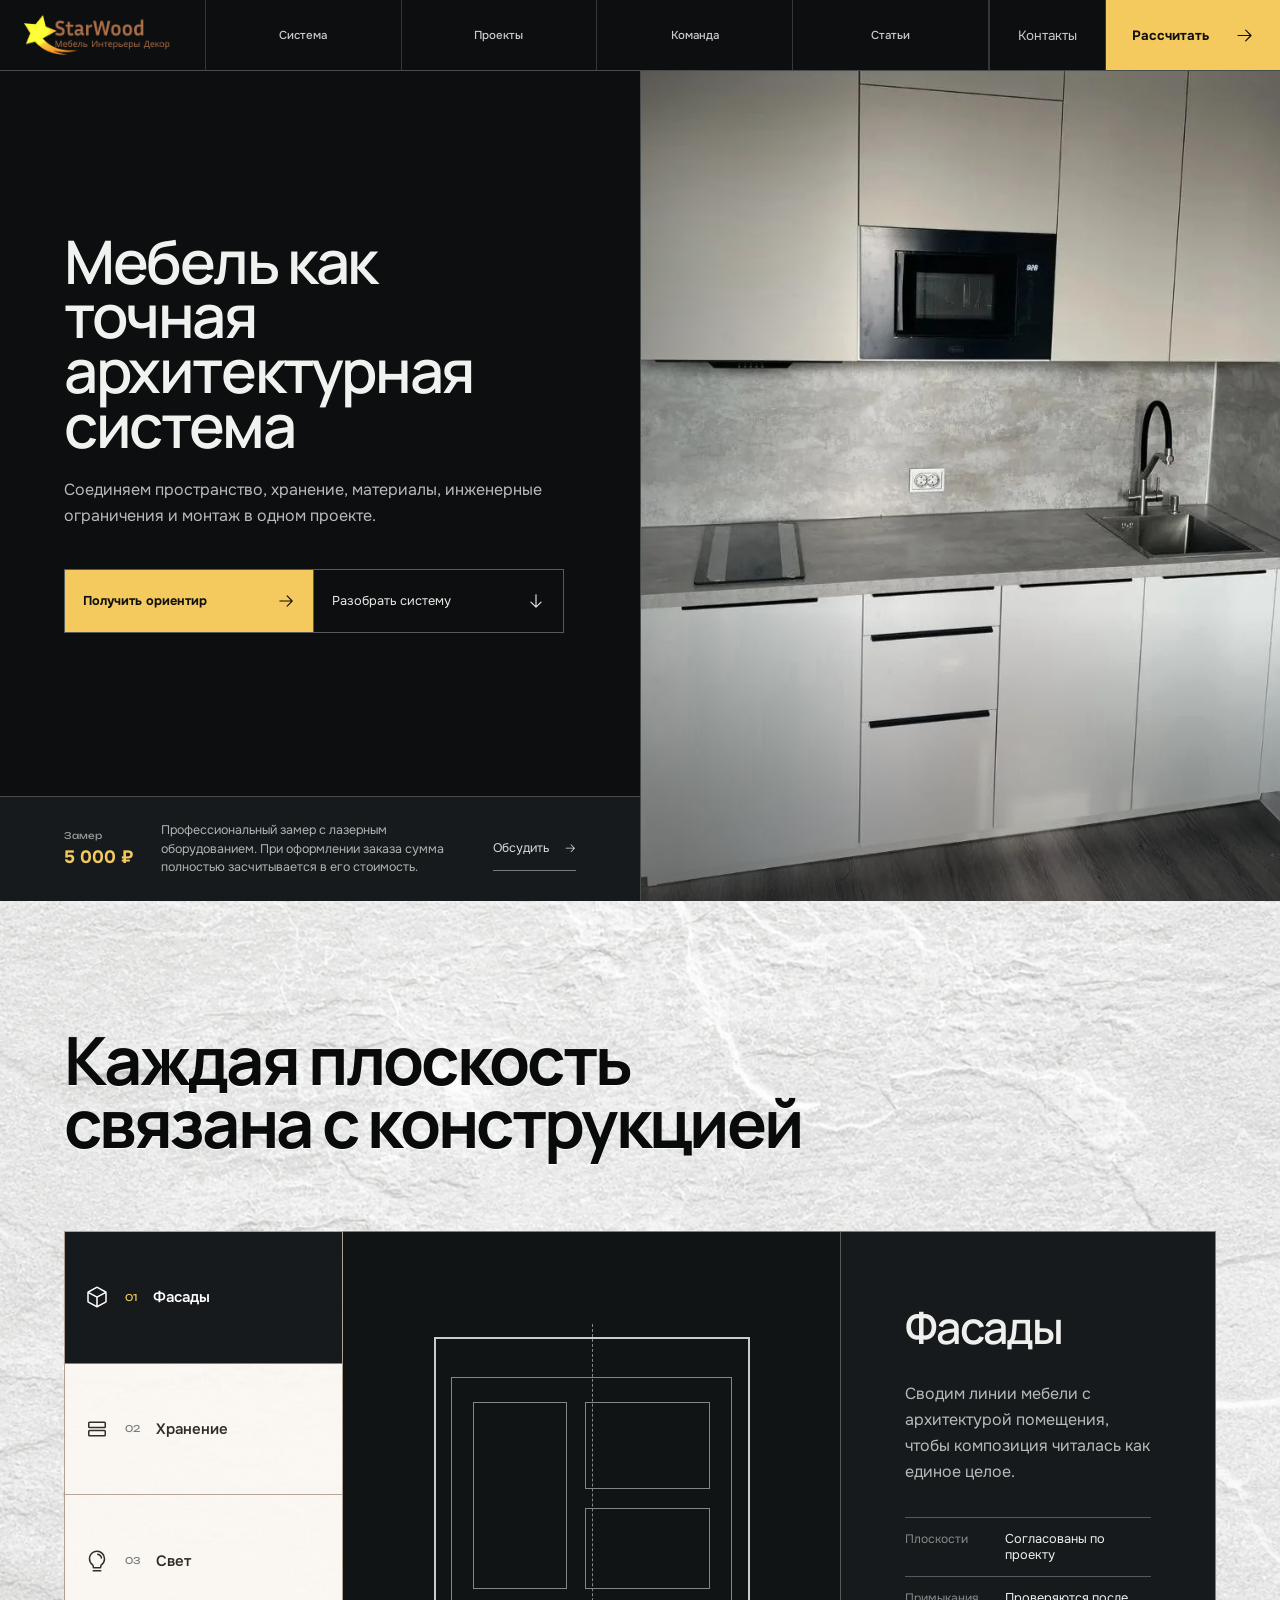
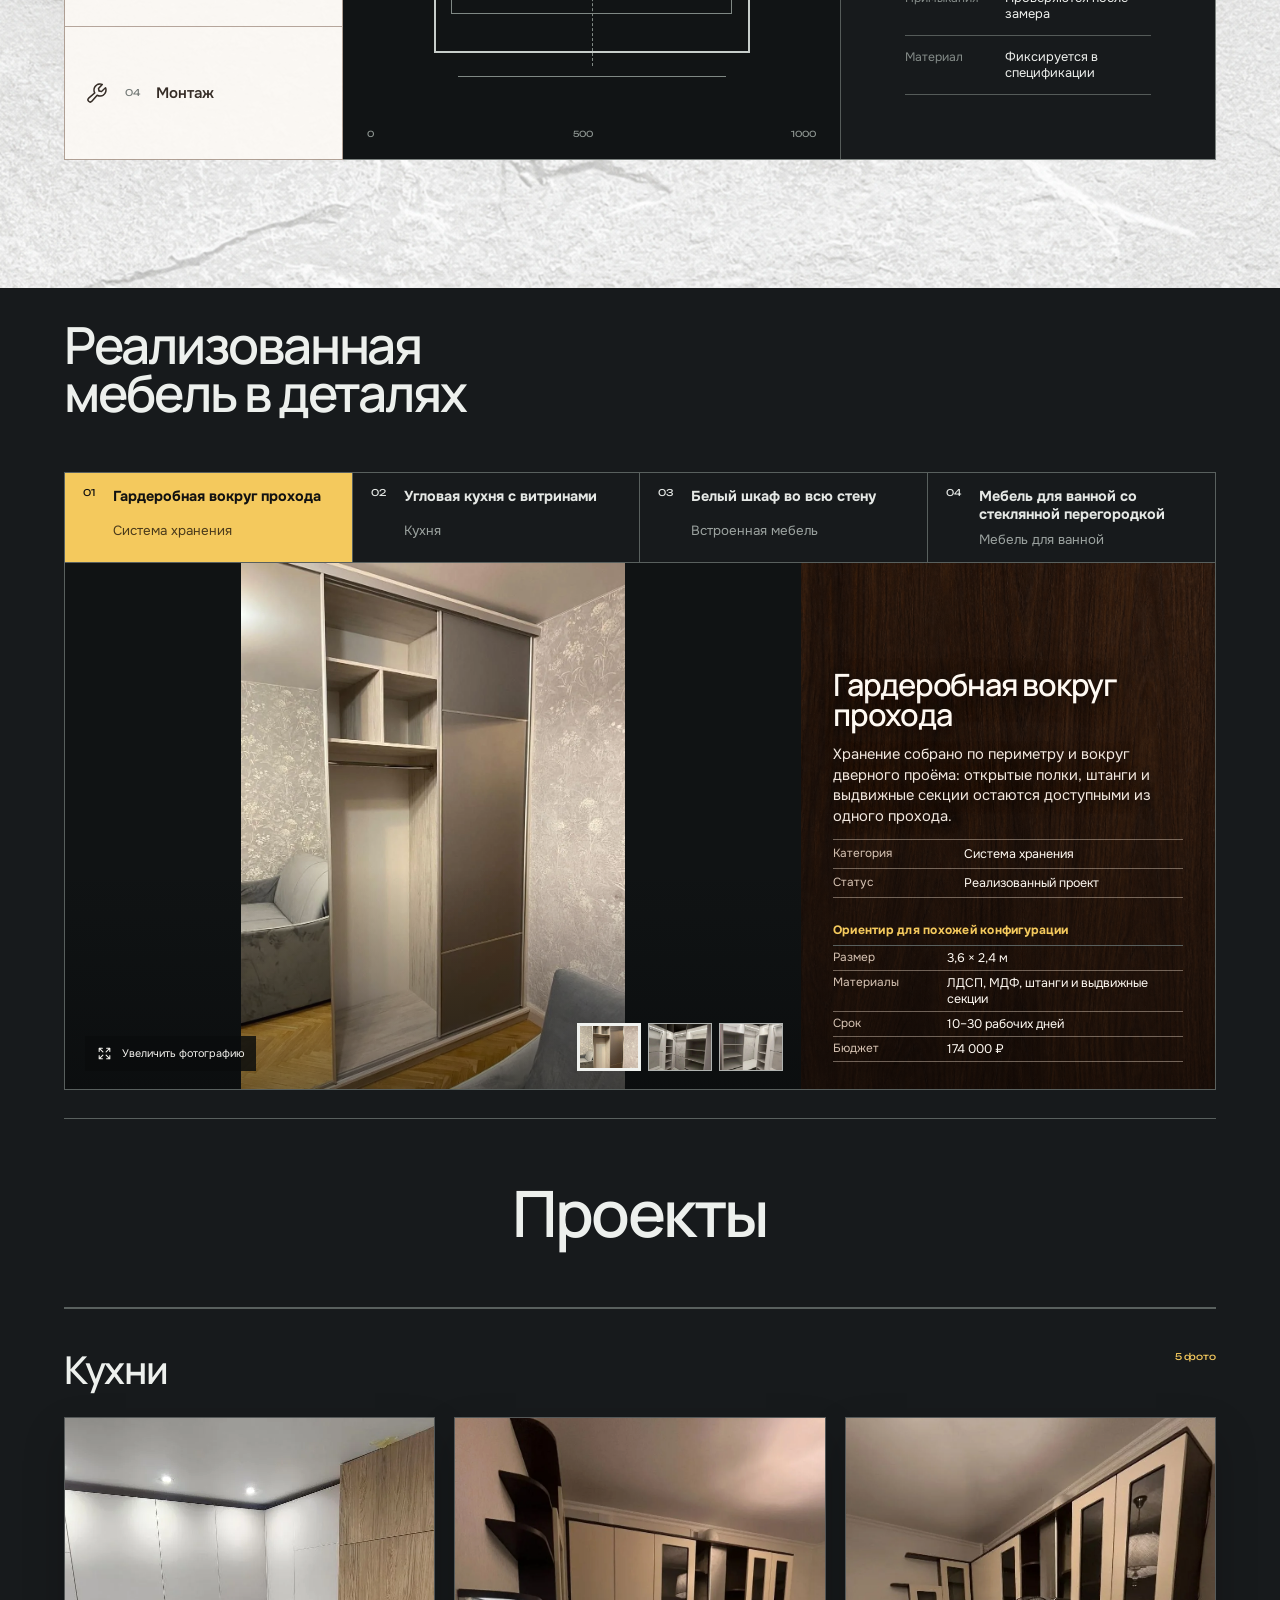
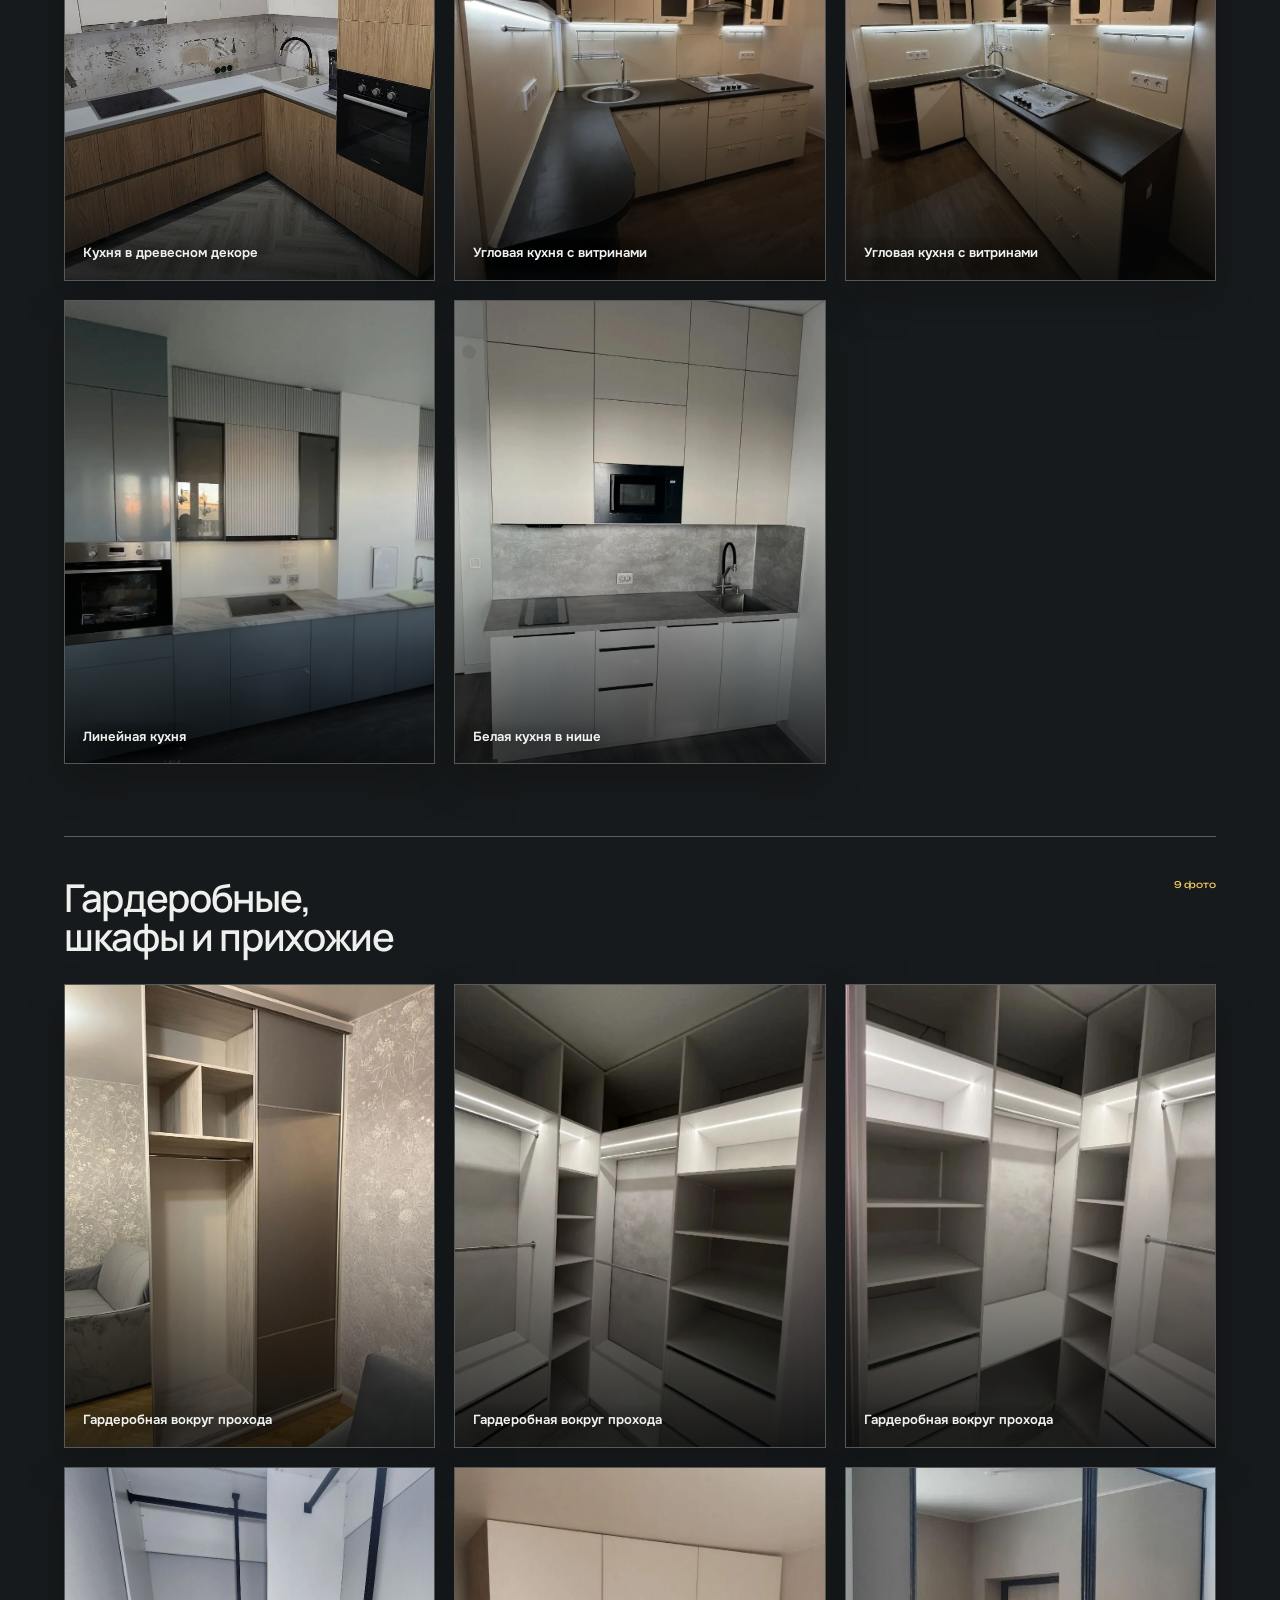
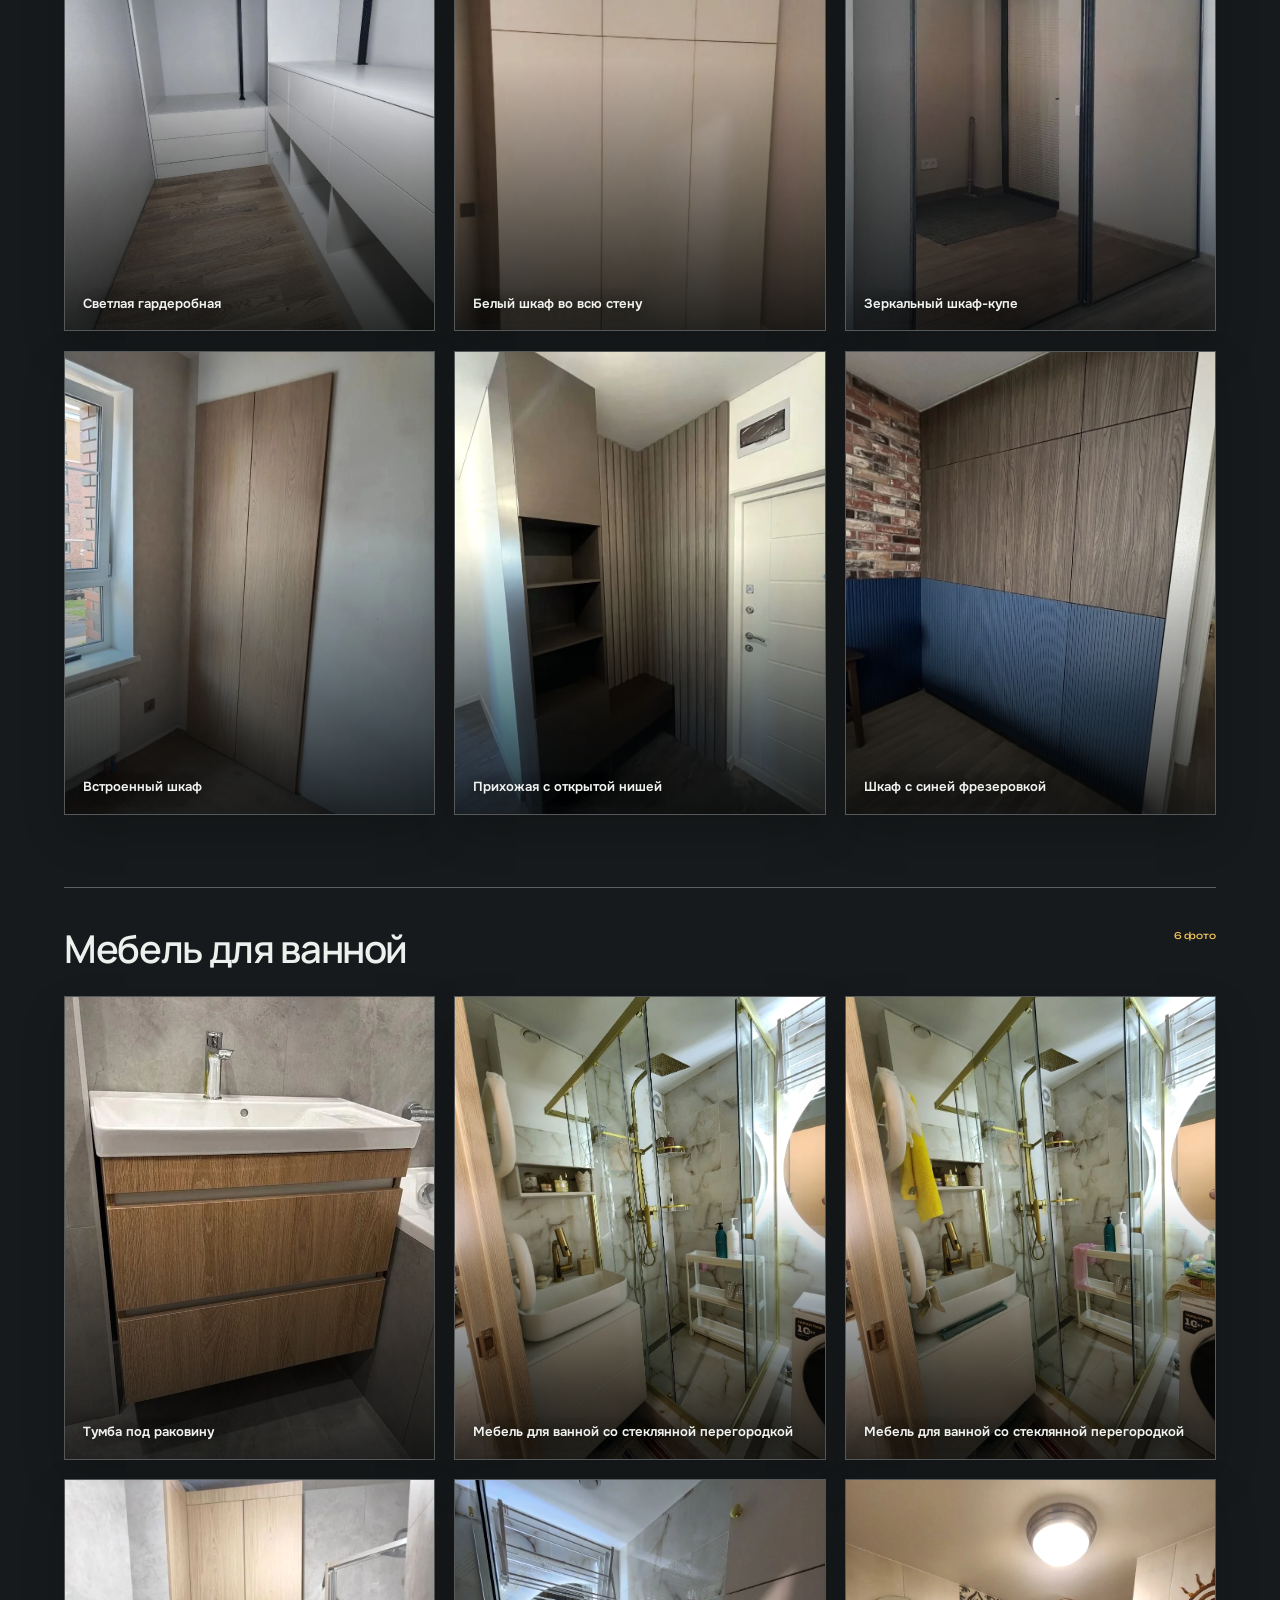
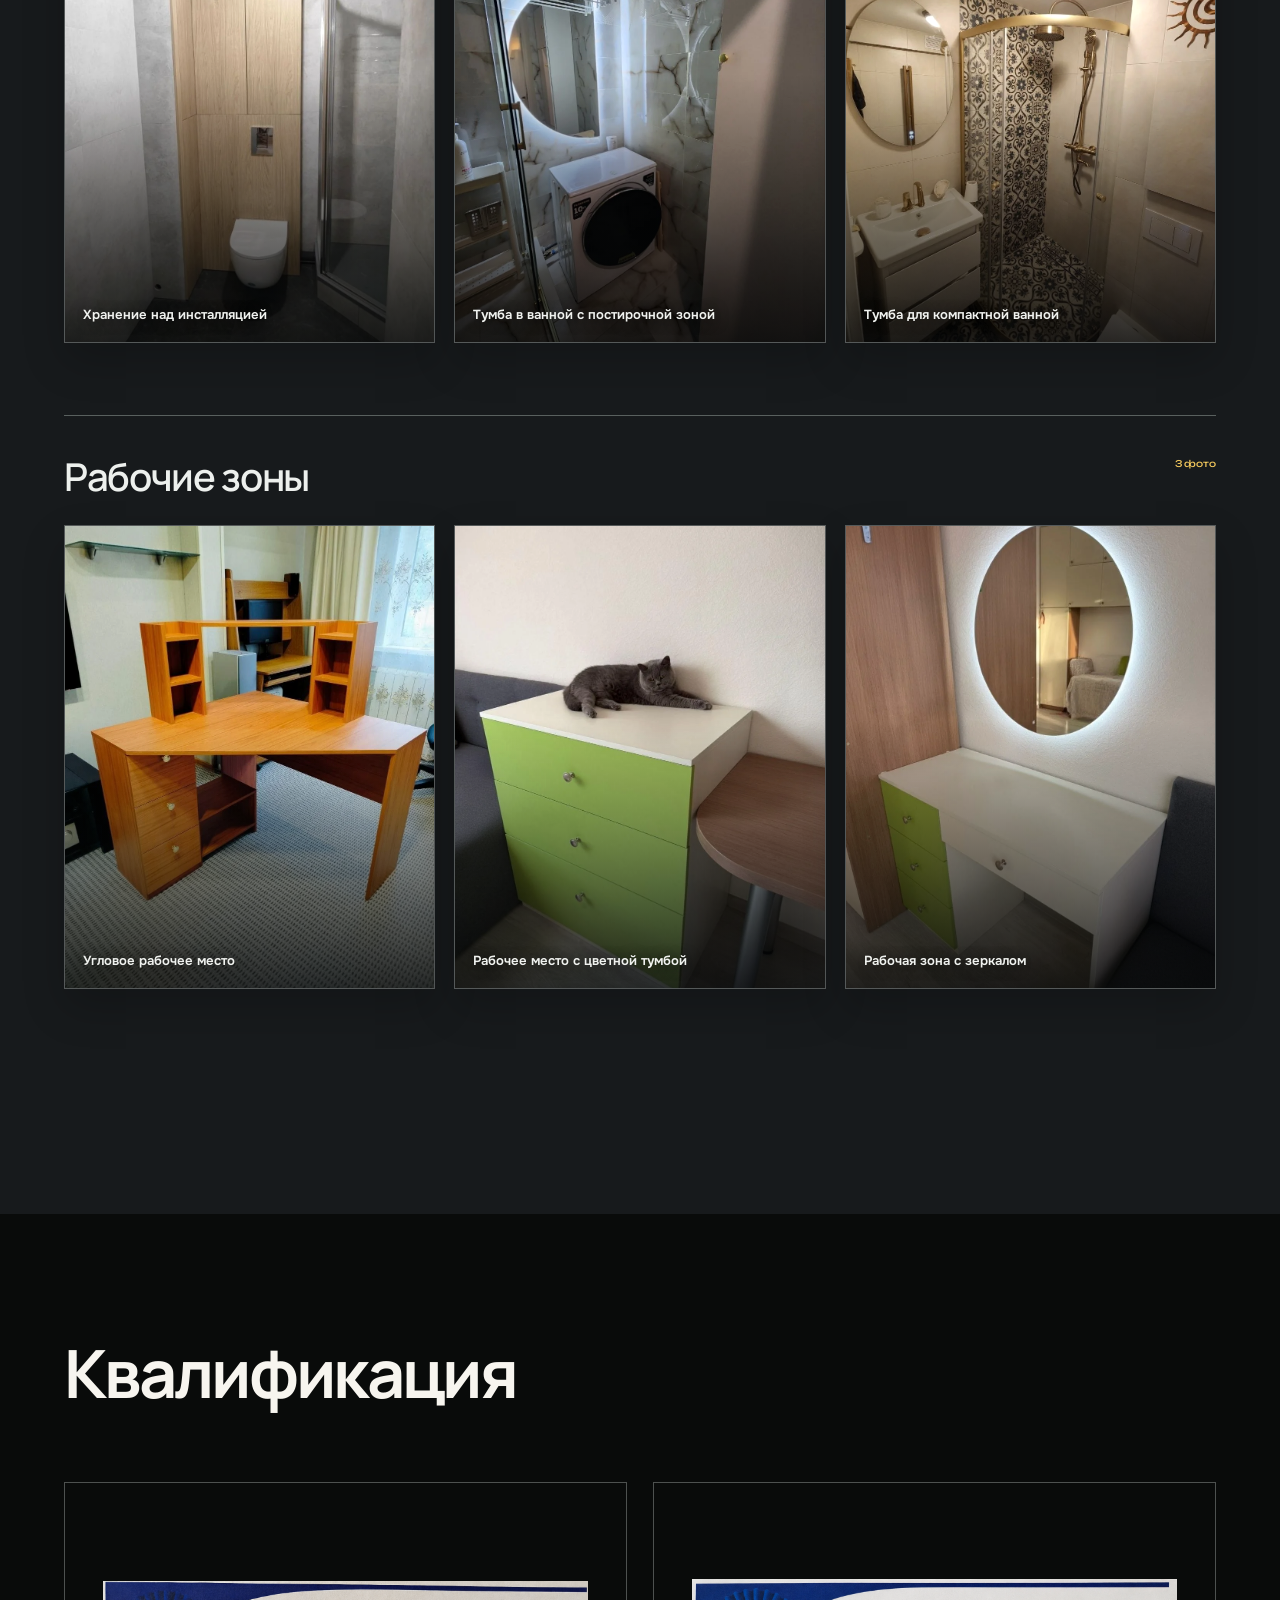
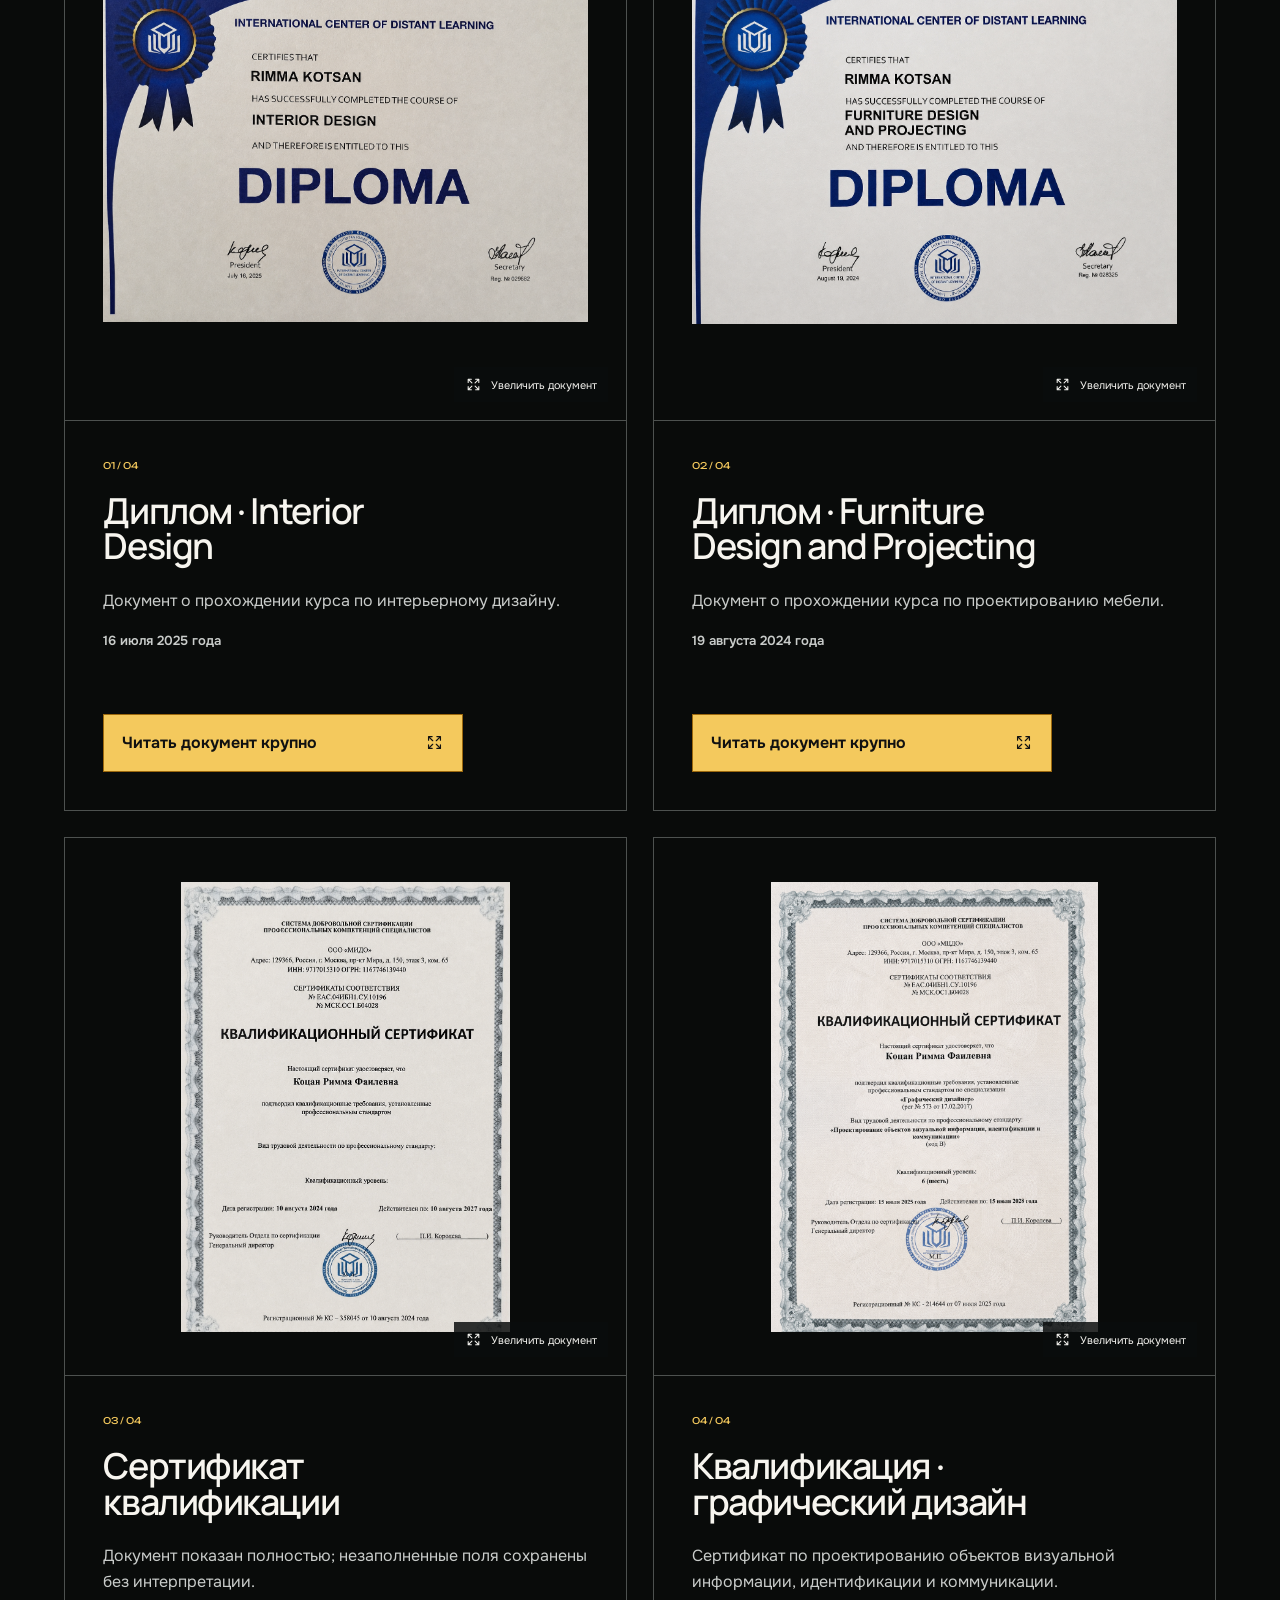
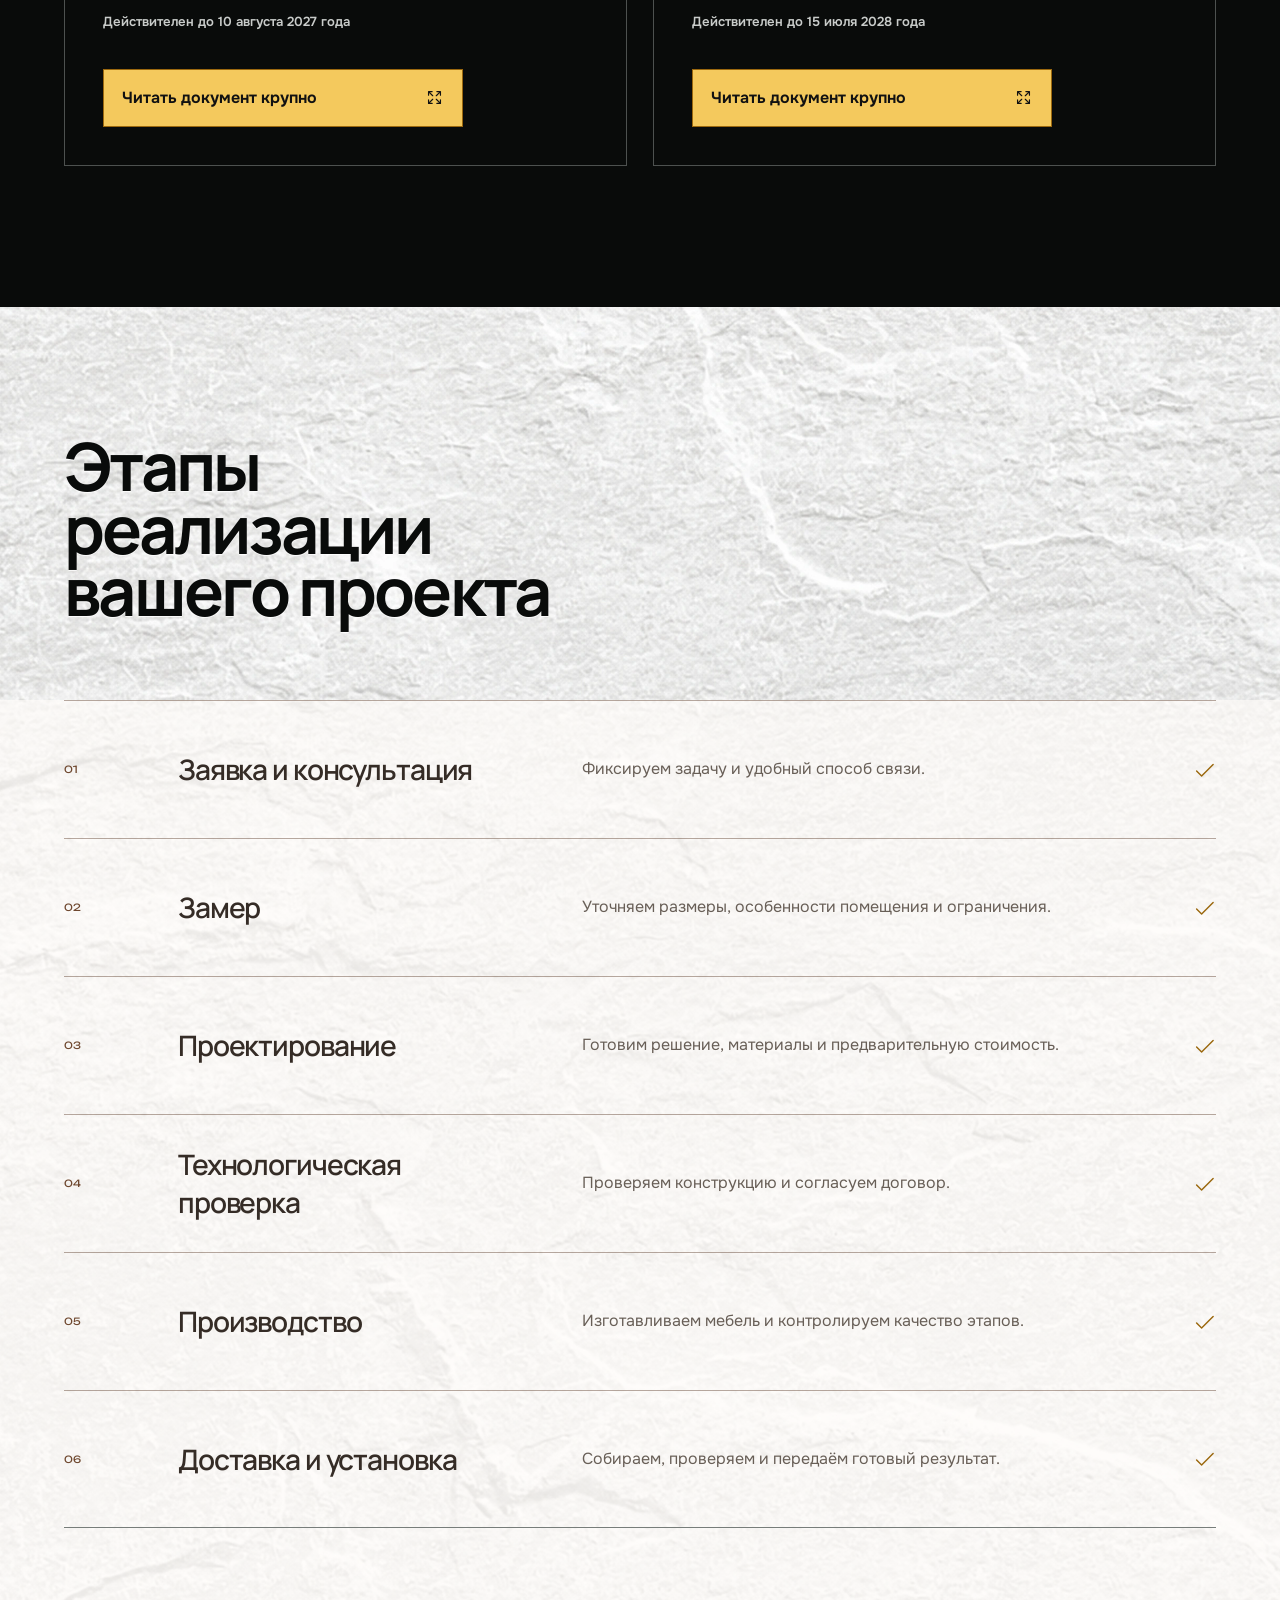
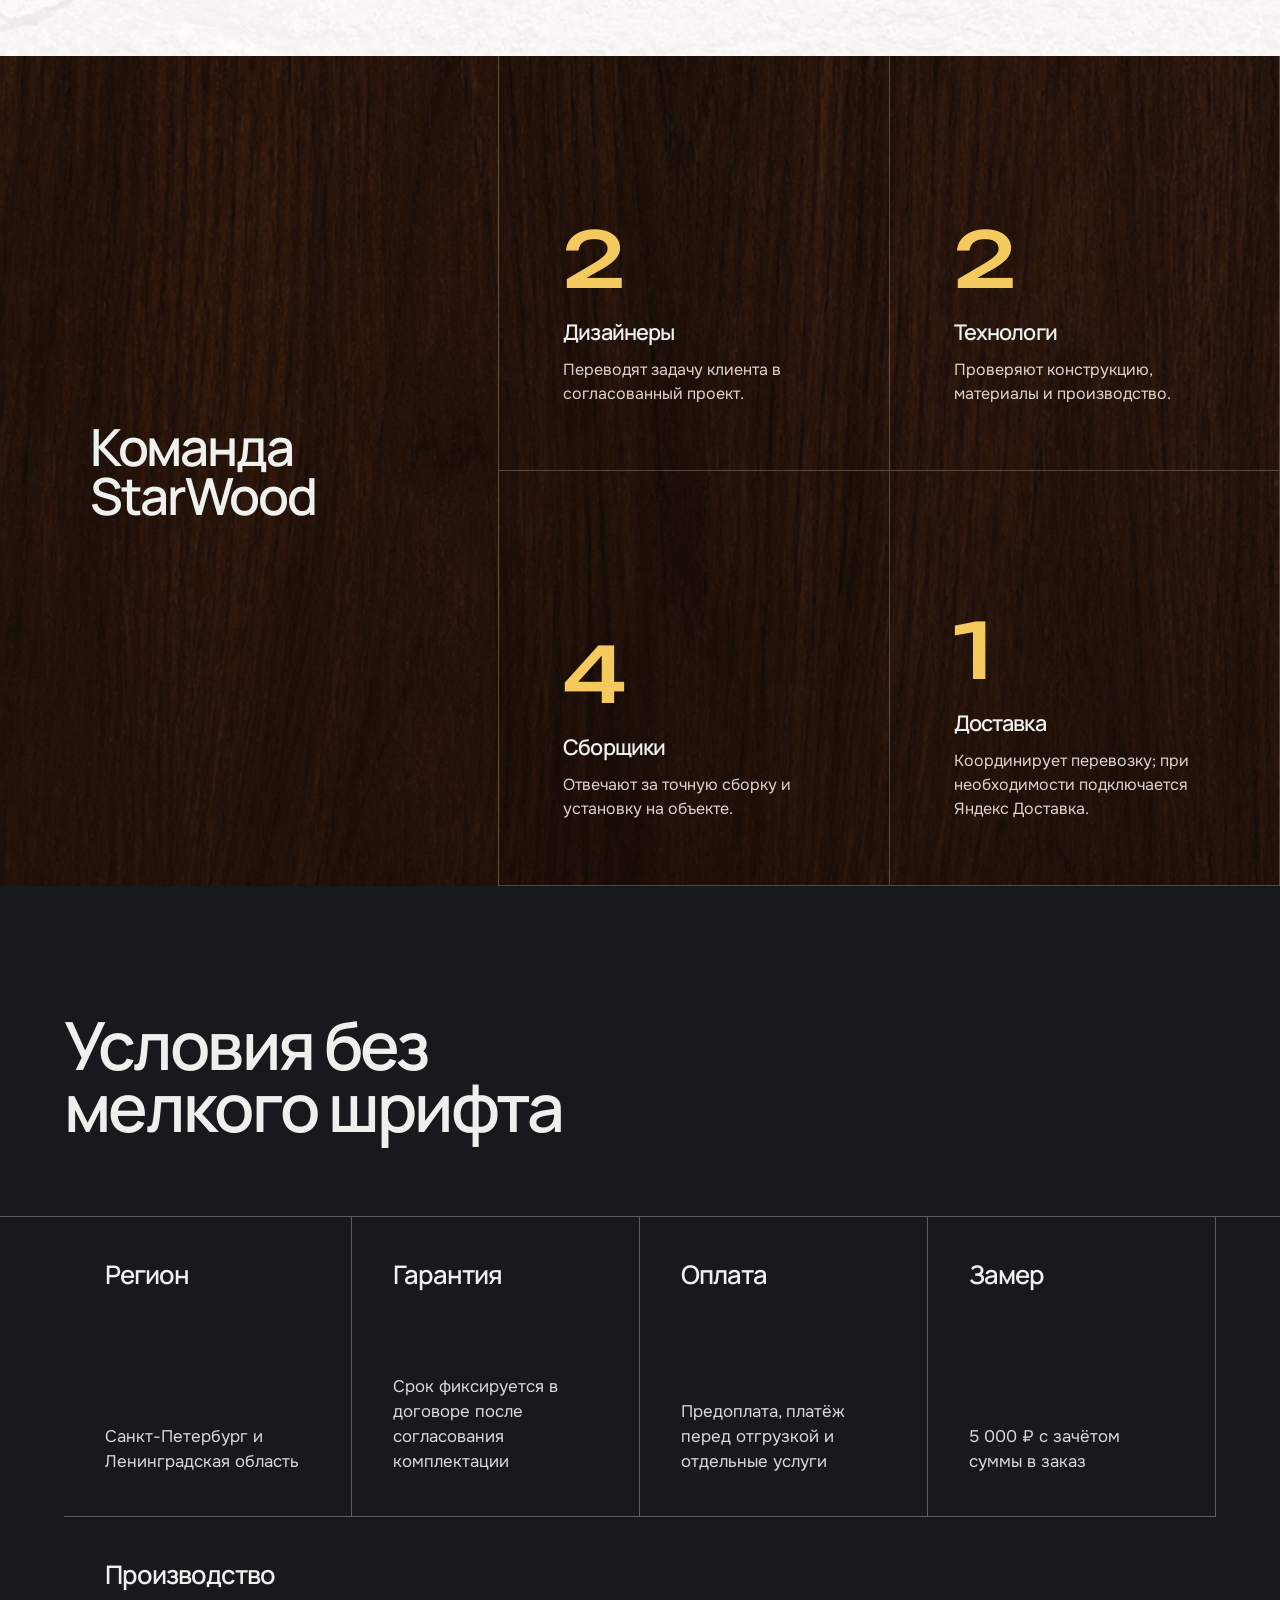
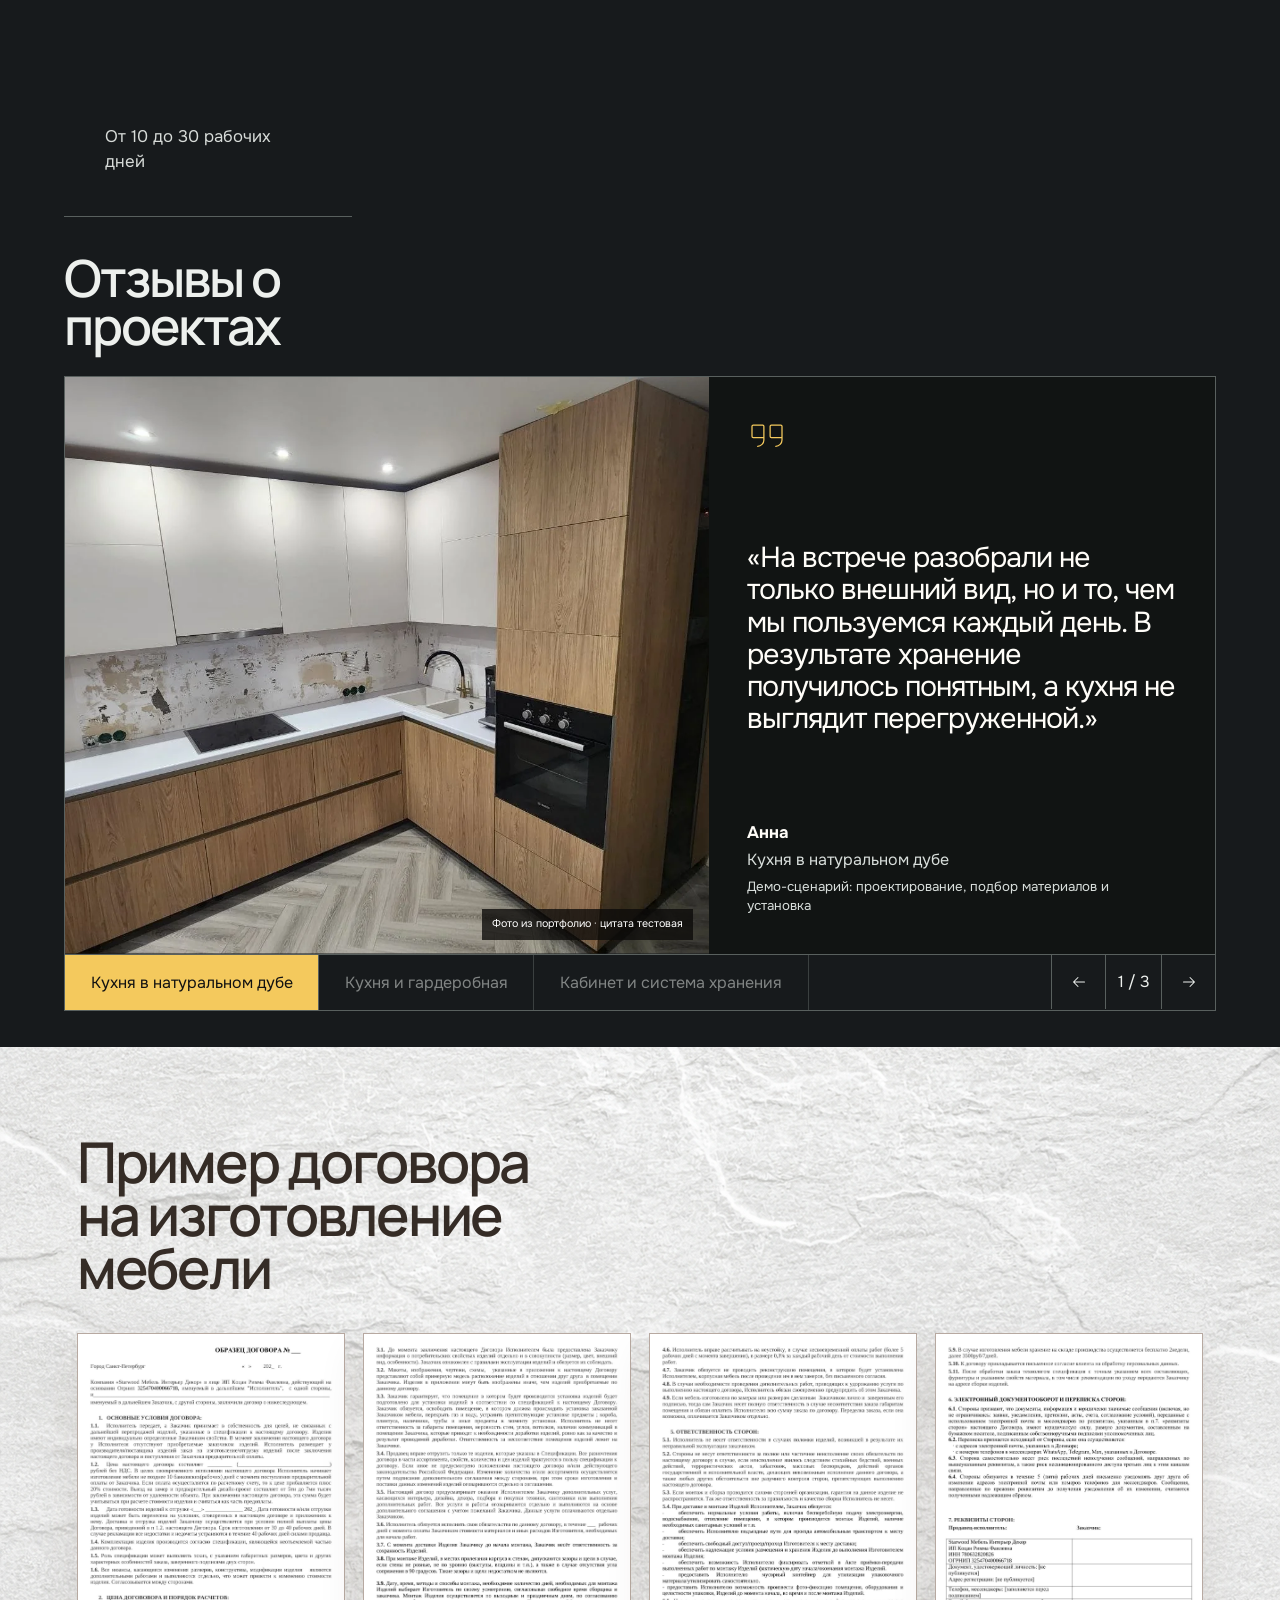
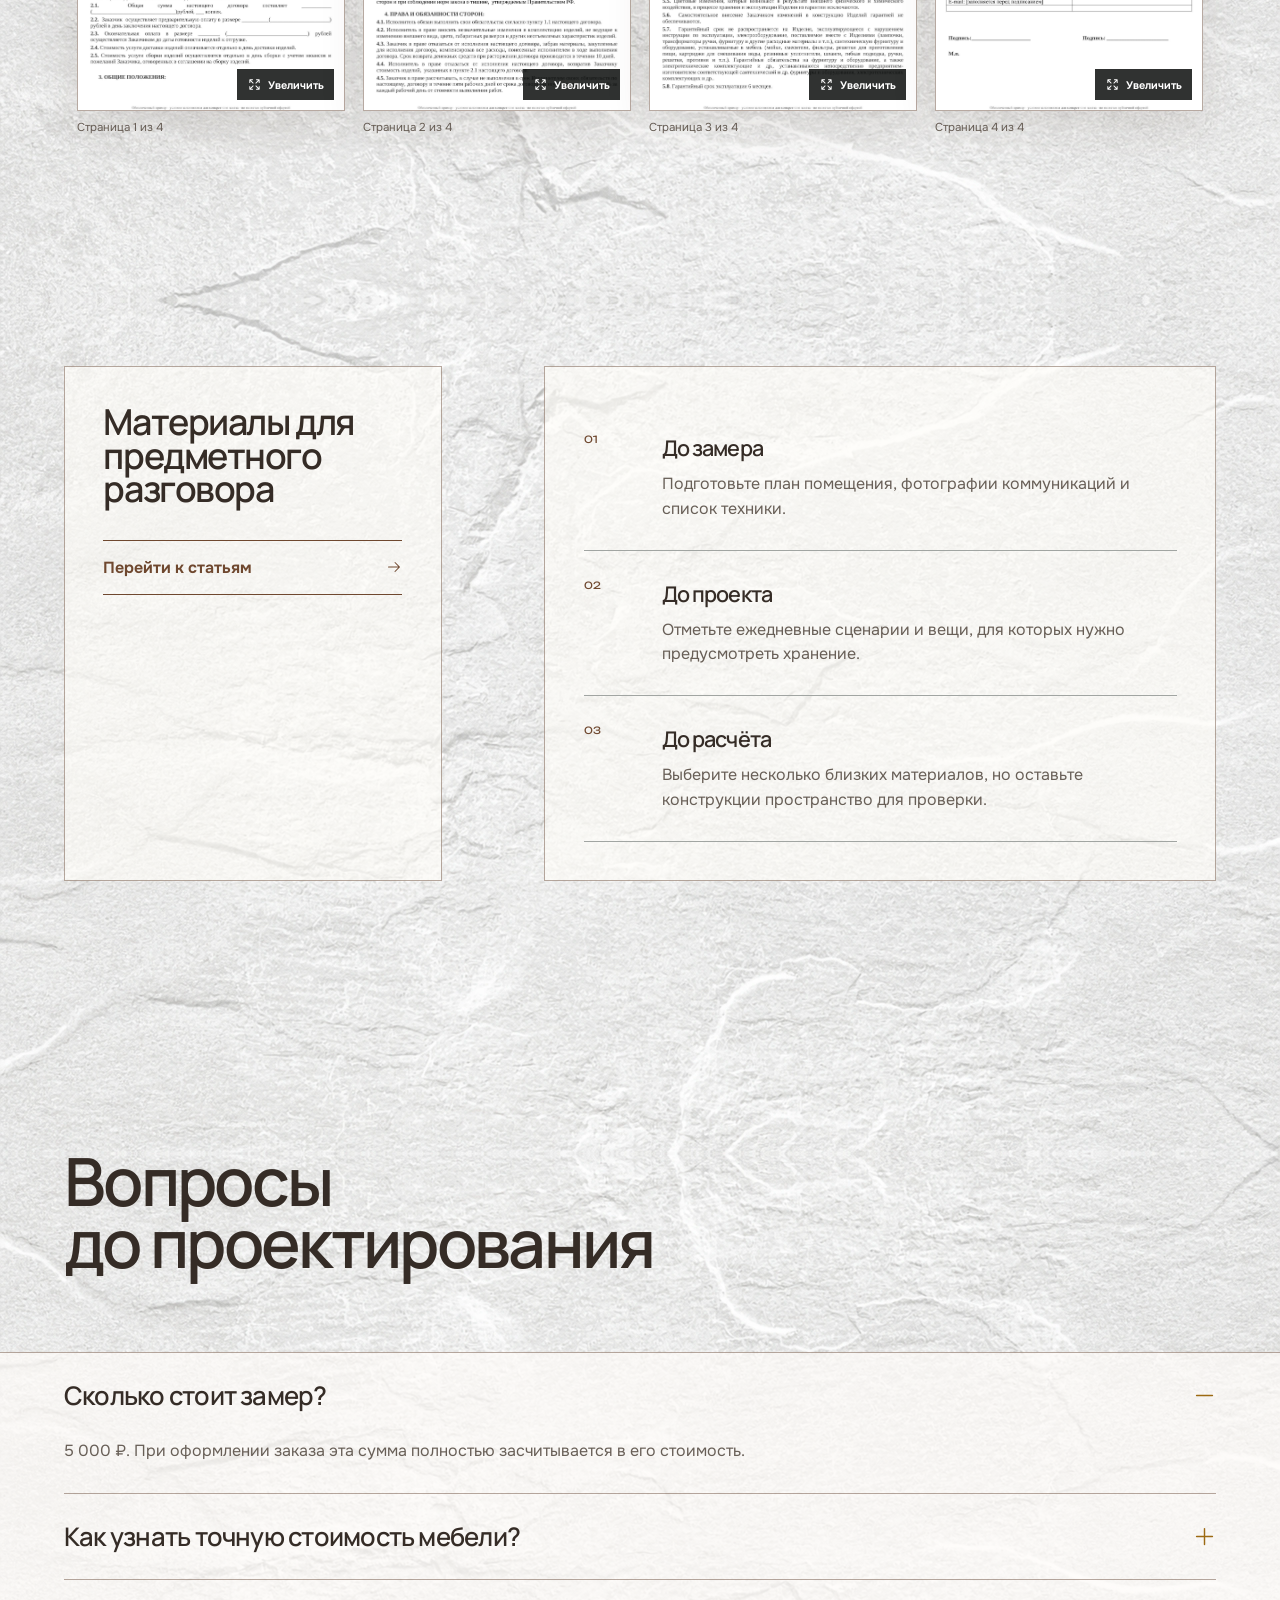
==== commit b694844b: "Publish removal of examples and prices" ====
--- a/index.html
+++ b/index.html
@@ -43,13 +43,13 @@
     </script>
 
     <title>StarWood — мебель на заказ</title>
-    <script type="module">requestAnimationFrame(()=>import("/assets/index-HivDYO31.js"))</script>
+    <script type="module">requestAnimationFrame(()=>import("/assets/index-Fxu5wSYi.js"))</script>
     <style data-build-critical>:root{color:#1b1714;background:#f4f1ec;font-family:Arial,sans-serif;font-synthesis:none;text-rendering:optimizeLegibility}*{box-sizing:border-box}html{scroll-behavior:smooth}body{margin:0;min-width:320px;min-height:100vh;-webkit-font-smoothing:antialiased}img{display:block;max-width:100%}a{color:inherit;text-decoration:none}.precision-site{--precision-black:#0c0e0f;--precision-graphite:#171a1c;--precision-steel:#303537;--precision-paper:#e8e6df;--precision-vellum:#f3f0e8;--precision-ink:#171918;--precision-amber:#f4c95d;--precision-heading-copy-gap:24px;min-width:320px;overflow:clip;color:var(--precision-ink);background:var(--precision-paper);font-family:Arial,sans-serif}.precision-site h1,.precision-site p,.precision-site figure{margin:0}.precision-site h1{font-family:Arial,sans-serif;font-weight:600;letter-spacing:-.04em}.precision-header{position:sticky;z-index:70;top:0;display:grid;grid-template-columns:210px minmax(130px,.55fr) minmax(300px,1fr) auto;min-height:70px;align-items:center;color:#edf0ed;background:var(--precision-black);border-bottom:1px solid #464b4c}.precision-header--home{grid-template-columns:210px minmax(300px,1fr) auto}.precision-header--home .precision-header__action{grid-column:3}.precision-header__contact{display:flex;height:100%;grid-column:2;align-items:center;justify-self:end;padding:0 28px;color:#c9cdca;border-left:1px solid #343839;font-size:.84rem}.precision-header__contact:is(:hover,:focus-visible,:active),.precision-site:has(.precision-contact:target) .precision-header__contact{color:#111;background:var(--precision-amber)}.precision-header__brand{display:flex;height:100%;align-items:center;padding:8px 24px;background:var(--precision-black)}.precision-header__brand img{width:146px;height:auto;filter:brightness(1.72) saturate(.95)}.precision-header__context{padding:0 24px;color:#aeb3b1;font-size:.72rem;line-height:1.35}.precision-header__context--articles{display:flex;height:100%;align-items:center;justify-content:space-between;gap:20px;color:var(--precision-ink);background:var(--precision-vellum);border-right:1px solid #d5d0c6}.precision-header__context--articles svg{width:17px;height:17px;color:var(--precision-amber)}.precision-header__nav{display:flex;justify-content:flex-end;gap:clamp(22px,3vw,52px);padding:0 28px}.precision-header__nav a{display:flex;min-width:44px;min-height:44px;align-items:center;justify-content:center;color:#c9cdca;font-size:.84rem}.precision-header__action{display:flex;height:100%;align-items:center;justify-content:space-between;gap:26px;padding:0 26px;color:#111;background:var(--precision-amber);border-left:1px solid #c9a13e;font-size:.84rem;font-weight:700}.precision-header__action svg{width:19px;height:19px}.precision-rail{position:fixed;z-index:60;top:70px;bottom:0;left:0;display:flex;width:62px;flex-direction:column;color:#c8cdca;background:var(--precision-black);border-right:1px solid #464b4c}.precision-rail a{display:flex;min-height:0;flex:1 1 0;flex-direction:column;align-items:center;justify-content:space-between;padding:14px 0;border-bottom:1px solid #343839}.precision-rail span{font-size:.56rem}.precision-rail strong{writing-mode:vertical-rl;transform:rotate(180deg);font-size:.68rem;font-weight:500}.precision-canvas{margin-left:62px}.precision-hero{position:relative;display:grid;min-height:calc(100svh - 70px);grid-template-columns:minmax(380px,1fr) minmax(0,1fr);grid-template-rows:1fr auto;color:#f0f2ef;background:var(--precision-black)}.precision-hero__media{position:relative;grid-column:2;grid-row:1/3;min-height:700px;overflow:hidden;background:#252929;border-left:1px solid #464b4c}.precision-hero__media:after{position:absolute;inset:0;background:linear-gradient(90deg,rgba(10,12,13,.3),transparent 34%),linear-gradient(180deg,transparent 65%,rgba(9,10,10,.44));content:"";pointer-events:none}.precision-hero__media>img{width:100%;height:100%;object-fit:cover;object-position:center bottom;transform:scale(1.26);transform-origin:center bottom}.precision-hero__copy{display:flex;min-height:560px;flex-direction:column;justify-content:flex-end;padding:clamp(58px,7vw,112px) clamp(34px,5vw,78px)}.precision-hero__copy h1{max-width:10ch;font-size:clamp(2.8rem,4.7vw,6.2rem);line-height:.91;text-wrap:balance}.precision-hero__copy>p{max-width:47ch;margin-top:var(--precision-heading-copy-gap);color:#b5bbb8;line-height:1.65}.precision-hero__actions{display:grid;max-width:500px;grid-template-columns:1fr 1fr;margin-top:40px;border:1px solid #555b5a}.precision-hero__actions a{display:flex;min-height:62px;align-items:center;justify-content:space-between;gap:18px;padding:0 18px;color:#e7eae7;font-size:.8rem}.precision-hero__actions a:first-child{color:#111;background:var(--precision-amber);border-right:1px solid #555b5a;font-weight:700}.precision-hero__actions svg{width:18px;height:18px}.precision-hero__status{display:grid;grid-template-columns:auto minmax(0,1fr) auto;align-items:center;gap:28px;padding:24px clamp(34px,5vw,78px);color:#d7dbd8;background:var(--precision-graphite);border-top:1px solid #464b4c}.precision-hero__status>div{display:grid;gap:5px}.precision-hero__status span{color:#969c99;font-size:.58rem}.precision-hero__status strong{color:var(--precision-amber);font-size:1.12rem}.precision-hero__status p{max-width:52ch;color:#aeb4b1;font-size:.78rem;line-height:1.5}.precision-hero__status>a{display:flex;min-height:44px;align-items:center;gap:15px;padding:10px 0;border-bottom:1px solid #747a77;font-size:.78rem}@media(max-width:1120px){.precision-header{grid-template-columns:190px minmax(120px,1fr) auto}.precision-header__nav{display:none}.precision-hero{grid-template-columns:minmax(330px,1fr) minmax(0,1fr)}}@media(max-width:780px){.precision-header{grid-template-columns:minmax(150px,1fr) auto;min-height:64px}.precision-header--home{grid-template-columns:minmax(132px,1fr) auto auto}.precision-header--home .precision-header__action{grid-column:3}.precision-header__contact{grid-column:2;padding:0 12px}.precision-header__brand{border-right:0}.precision-header__brand img{width:132px}.precision-header__context{display:none}.precision-header__action{padding:0 15px}.precision-header__action svg{display:none}.precision-rail{position:sticky;z-index:60;top:64px;bottom:auto;display:flex;width:100%;height:48px;flex-direction:row;overflow-x:auto;border-right:0;border-bottom:1px solid #464b4c}.precision-rail a{min-height:0;flex:0 0 82px;flex-direction:row;justify-content:center;gap:5px;padding:0 3px;border-right:1px solid #343839;border-bottom:0}.precision-rail span{display:none}.precision-rail strong{writing-mode:initial;transform:none;font-size:.62rem}.precision-canvas{margin-left:0}.precision-hero{min-height:auto;grid-template-columns:1fr;grid-template-rows:auto auto auto}.precision-hero__media{grid-column:1;grid-row:1;min-height:440px;border-left:0}.precision-hero__media>img{object-position:center 70%;transform:none}.precision-hero__copy{min-height:auto;grid-row:2;padding:48px 20px}.precision-hero__copy h1{max-width:11ch;font-size:clamp(2.7rem,12vw,4.8rem)}.precision-hero__copy>p{margin-top:24px}.precision-hero__actions{grid-template-columns:1fr;margin-top:30px}.precision-hero__actions a:first-child{border-right:0;border-bottom:1px solid #555b5a}.precision-hero__status{grid-row:3;grid-template-columns:1fr auto;gap:16px;padding:22px 20px}.precision-hero__status p{grid-column:1/-1;grid-row:2}}.precision-site .precision-header--home{grid-template-columns:clamp(160px,16vw,210px) minmax(0,1fr) auto auto}.precision-site .precision-header--home .precision-header__brand{grid-column:1;grid-row:1}.precision-site .precision-header--home .precision-rail{position:static;grid-column:2;grid-row:1;width:auto;height:70px;flex-direction:row;overflow-x:auto;border-right:0;border-bottom:0;border-left:1px solid #343839}.precision-site .precision-header--home .precision-rail a{min-width:88px;flex:1 1 0;flex-direction:row;align-items:center;justify-content:center;gap:10px;padding:0 10px;border-right:1px solid #343839;border-bottom:0}.precision-site .precision-header--home .precision-rail span{display:none}.precision-site .precision-header--home .precision-rail strong{writing-mode:initial;transform:none;font-size:.72rem}.precision-site .precision-header--home .precision-header__contact{grid-column:3;grid-row:1}.precision-site .precision-header--home .precision-header__action{grid-column:4;grid-row:1}.precision-site .precision-canvas{margin-left:0}@media(max-width:780px){.precision-site .precision-header--home{min-height:112px;grid-template-columns:minmax(132px,1fr) auto auto;grid-template-rows:64px 48px}.precision-site .precision-header--home .precision-rail{grid-column:1/-1;grid-row:2;width:100%;height:48px;flex-direction:row;border-top:1px solid #343839;border-left:0}.precision-site .precision-header--home .precision-rail a{min-width:96px;flex:0 0 96px;padding:0 6px}.precision-site .precision-header--home .precision-header__contact{grid-column:2}.precision-site .precision-header--home .precision-header__action{grid-column:3}}
 </style>
     <link rel="preload" as="style" href="/assets/index-Ck55NTdE.css" onload="this.onload=null;this.rel='stylesheet'">
     <noscript><link rel="stylesheet" href="/assets/index-Ck55NTdE.css"></noscript>
   </head>
   <body>
-    <div id="root" data-prerendered-shell><link rel="preload" as="image" href="/assets/brand/starwood-logo.png"/><link rel="preload" as="image" href="/assets/images/portfolio/white-compact-kitchen.webp" fetchPriority="high"/><main class="precision-site"><header class="precision-header precision-header--home"><a class="precision-header__brand" href="#top" aria-label="StarWood, к началу страницы"><img src="/assets/brand/starwood-logo.png" alt="StarWood — Мебель Интерьер Декор" width="167" height="45"/></a><nav class="precision-rail" aria-label="Разделы сайта"><a href="#system"><span>01</span><strong>Система</strong></a><a href="#projects"><span>02</span><strong>Проекты</strong></a><a href="#team"><span>03</span><strong>Команда</strong></a><a href="#prices"><span>04</span><strong>Цены</strong></a><a href="/articles/"><span>05</span><strong>Статьи</strong></a></nav><a class="precision-header__contact" href="#contact">Контакты</a><a class="precision-header__action" href="#estimate" data-track="header_estimate">Рассчитать <svg xmlns="http://www.w3.org/2000/svg" width="1em" height="1em" fill="currentColor" viewBox="0 0 256 256" aria-hidden="true"><path d="M221.66,133.66l-72,72a8,8,0,0,1-11.32-11.32L196.69,136H40a8,8,0,0,1,0-16H196.69L138.34,61.66a8,8,0,0,1,11.32-11.32l72,72A8,8,0,0,1,221.66,133.66Z"></path></svg></a></header><div class="precision-canvas"><section class="precision-hero" id="top" aria-labelledby="precision-title"><figure class="precision-hero__media"><img src="/assets/images/portfolio/white-compact-kitchen.webp" alt="Реализованная компактная белая кухня StarWood со встроенной техникой и серой рабочей зоной" width="960" height="1237" fetchPriority="high"/></figure><div class="precision-hero__copy"><h1 id="precision-title">Мебель как точная архитектурная система</h1><p>Соединяем пространство, хранение, материалы, инженерные ограничения и монтаж в одном проекте.</p><div class="precision-hero__actions"><a href="#estimate" data-track="hero_estimate">Получить ориентир <svg xmlns="http://www.w3.org/2000/svg" width="1em" height="1em" fill="currentColor" viewBox="0 0 256 256" aria-hidden="true"><path d="M221.66,133.66l-72,72a8,8,0,0,1-11.32-11.32L196.69,136H40a8,8,0,0,1,0-16H196.69L138.34,61.66a8,8,0,0,1,11.32-11.32l72,72A8,8,0,0,1,221.66,133.66Z"></path></svg></a><a href="#system">Разобрать систему <svg xmlns="http://www.w3.org/2000/svg" width="1em" height="1em" fill="currentColor" viewBox="0 0 256 256" aria-hidden="true"><path d="M205.66,149.66l-72,72a8,8,0,0,1-11.32,0l-72-72a8,8,0,0,1,11.32-11.32L120,196.69V40a8,8,0,0,1,16,0V196.69l58.34-58.35a8,8,0,0,1,11.32,11.32Z"></path></svg></a></div></div><div class="precision-hero__status" aria-label="Условия начала проекта"><div><span>Замер</span><strong>5 000 ₽</strong></div><p>Профессиональный замер с лазерным оборудованием. При оформлении заказа сумма полностью засчитывается в его стоимость.</p><a href="#contact">Обсудить <svg xmlns="http://www.w3.org/2000/svg" width="1em" height="1em" fill="currentColor" viewBox="0 0 256 256" aria-hidden="true"><path d="M221.66,133.66l-72,72a8,8,0,0,1-11.32-11.32L196.69,136H40a8,8,0,0,1,0-16H196.69L138.34,61.66a8,8,0,0,1,11.32-11.32l72,72A8,8,0,0,1,221.66,133.66Z"></path></svg></a></div></section></div></main></div>
+    <div id="root" data-prerendered-shell><link rel="preload" as="image" href="/assets/brand/starwood-logo.png"/><link rel="preload" as="image" href="/assets/images/portfolio/white-compact-kitchen.webp" fetchPriority="high"/><main class="precision-site"><header class="precision-header precision-header--home"><a class="precision-header__brand" href="#top" aria-label="StarWood, к началу страницы"><img src="/assets/brand/starwood-logo.png" alt="StarWood — Мебель Интерьер Декор" width="167" height="45"/></a><nav class="precision-rail" aria-label="Разделы сайта"><a href="#system"><span>01</span><strong>Система</strong></a><a href="#projects"><span>02</span><strong>Проекты</strong></a><a href="#team"><span>03</span><strong>Команда</strong></a><a href="/articles/"><span>04</span><strong>Статьи</strong></a></nav><a class="precision-header__contact" href="#contact">Контакты</a><a class="precision-header__action" href="#estimate" data-track="header_estimate">Рассчитать <svg xmlns="http://www.w3.org/2000/svg" width="1em" height="1em" fill="currentColor" viewBox="0 0 256 256" aria-hidden="true"><path d="M221.66,133.66l-72,72a8,8,0,0,1-11.32-11.32L196.69,136H40a8,8,0,0,1,0-16H196.69L138.34,61.66a8,8,0,0,1,11.32-11.32l72,72A8,8,0,0,1,221.66,133.66Z"></path></svg></a></header><div class="precision-canvas"><section class="precision-hero" id="top" aria-labelledby="precision-title"><figure class="precision-hero__media"><img src="/assets/images/portfolio/white-compact-kitchen.webp" alt="Реализованная компактная белая кухня StarWood со встроенной техникой и серой рабочей зоной" width="960" height="1237" fetchPriority="high"/></figure><div class="precision-hero__copy"><h1 id="precision-title">Мебель как точная архитектурная система</h1><p>Соединяем пространство, хранение, материалы, инженерные ограничения и монтаж в одном проекте.</p><div class="precision-hero__actions"><a href="#estimate" data-track="hero_estimate">Получить ориентир <svg xmlns="http://www.w3.org/2000/svg" width="1em" height="1em" fill="currentColor" viewBox="0 0 256 256" aria-hidden="true"><path d="M221.66,133.66l-72,72a8,8,0,0,1-11.32-11.32L196.69,136H40a8,8,0,0,1,0-16H196.69L138.34,61.66a8,8,0,0,1,11.32-11.32l72,72A8,8,0,0,1,221.66,133.66Z"></path></svg></a><a href="#system">Разобрать систему <svg xmlns="http://www.w3.org/2000/svg" width="1em" height="1em" fill="currentColor" viewBox="0 0 256 256" aria-hidden="true"><path d="M205.66,149.66l-72,72a8,8,0,0,1-11.32,0l-72-72a8,8,0,0,1,11.32-11.32L120,196.69V40a8,8,0,0,1,16,0V196.69l58.34-58.35a8,8,0,0,1,11.32,11.32Z"></path></svg></a></div></div><div class="precision-hero__status" aria-label="Условия начала проекта"><div><span>Замер</span><strong>5 000 ₽</strong></div><p>Профессиональный замер с лазерным оборудованием. При оформлении заказа сумма полностью засчитывается в его стоимость.</p><a href="#contact">Обсудить <svg xmlns="http://www.w3.org/2000/svg" width="1em" height="1em" fill="currentColor" viewBox="0 0 256 256" aria-hidden="true"><path d="M221.66,133.66l-72,72a8,8,0,0,1-11.32-11.32L196.69,136H40a8,8,0,0,1,0-16H196.69L138.34,61.66a8,8,0,0,1,11.32-11.32l72,72A8,8,0,0,1,221.66,133.66Z"></path></svg></a></div></section></div></main></div>
   </body>
 </html>
